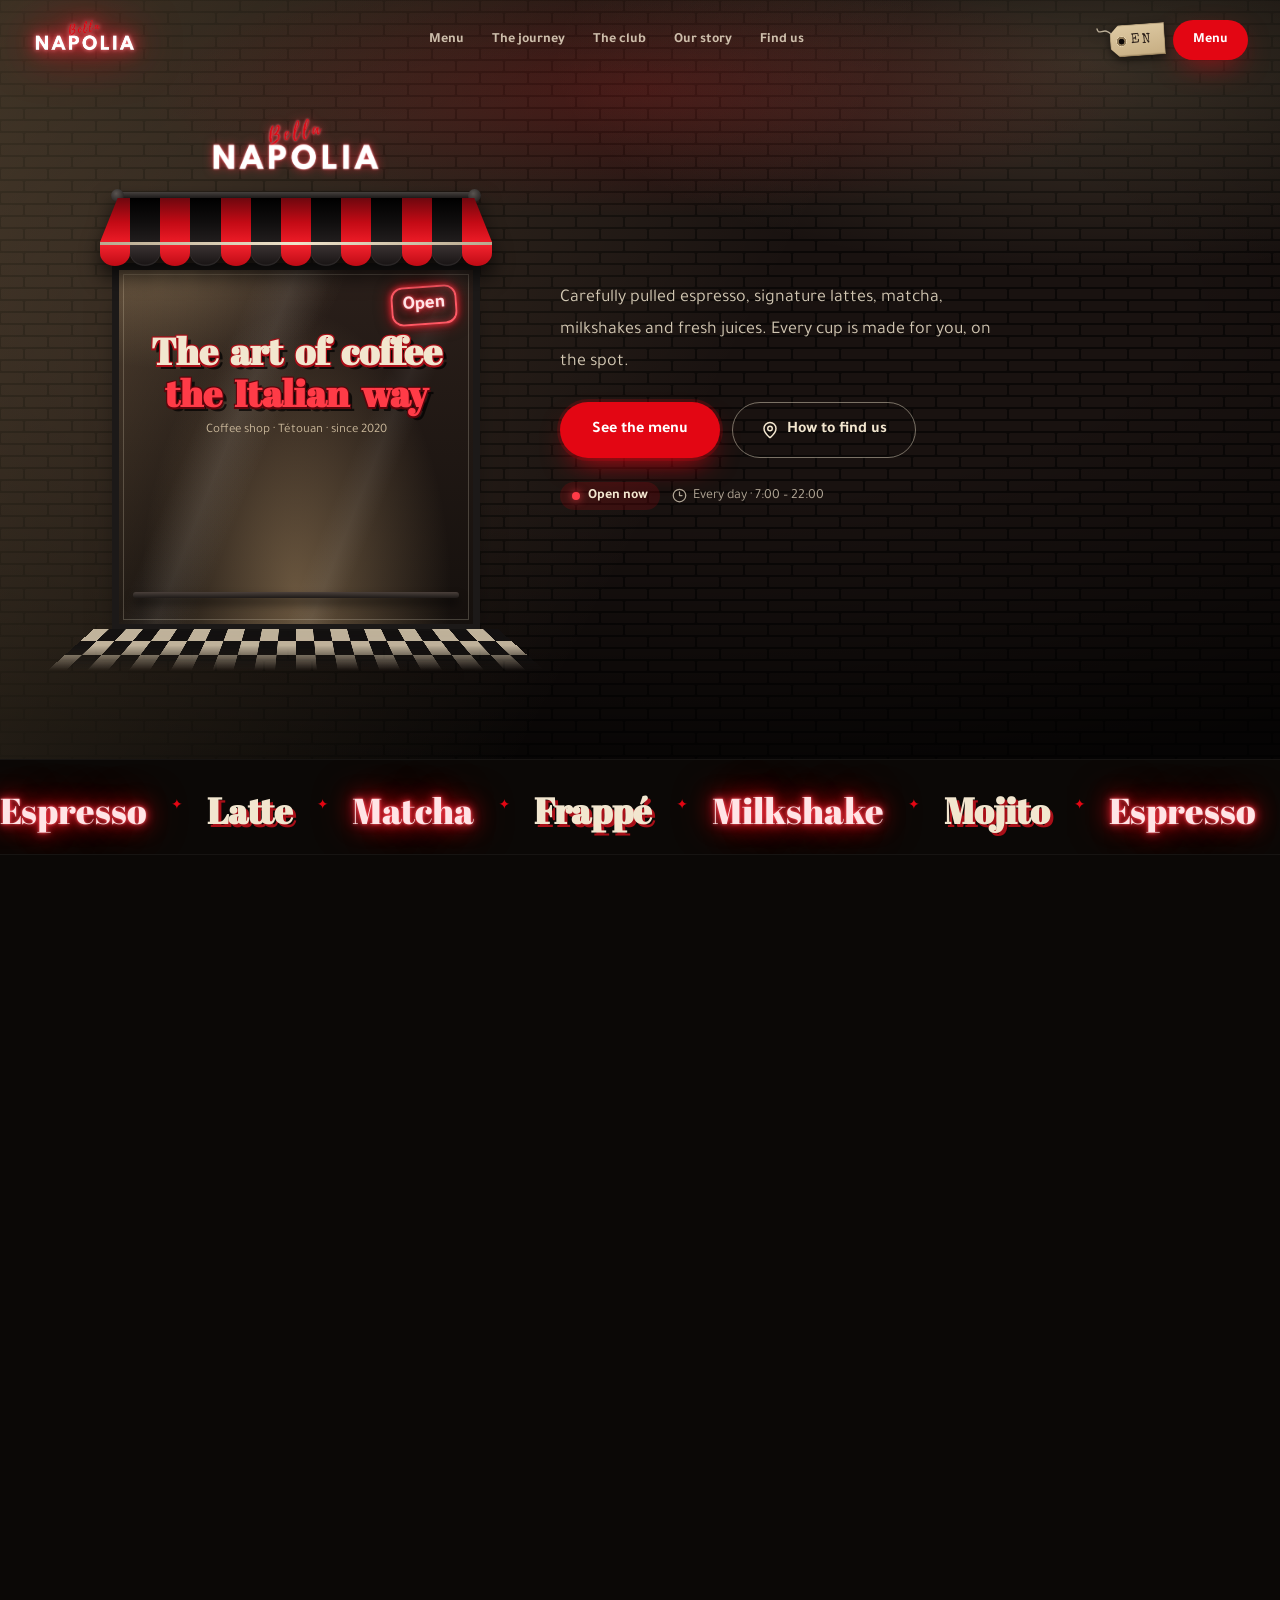
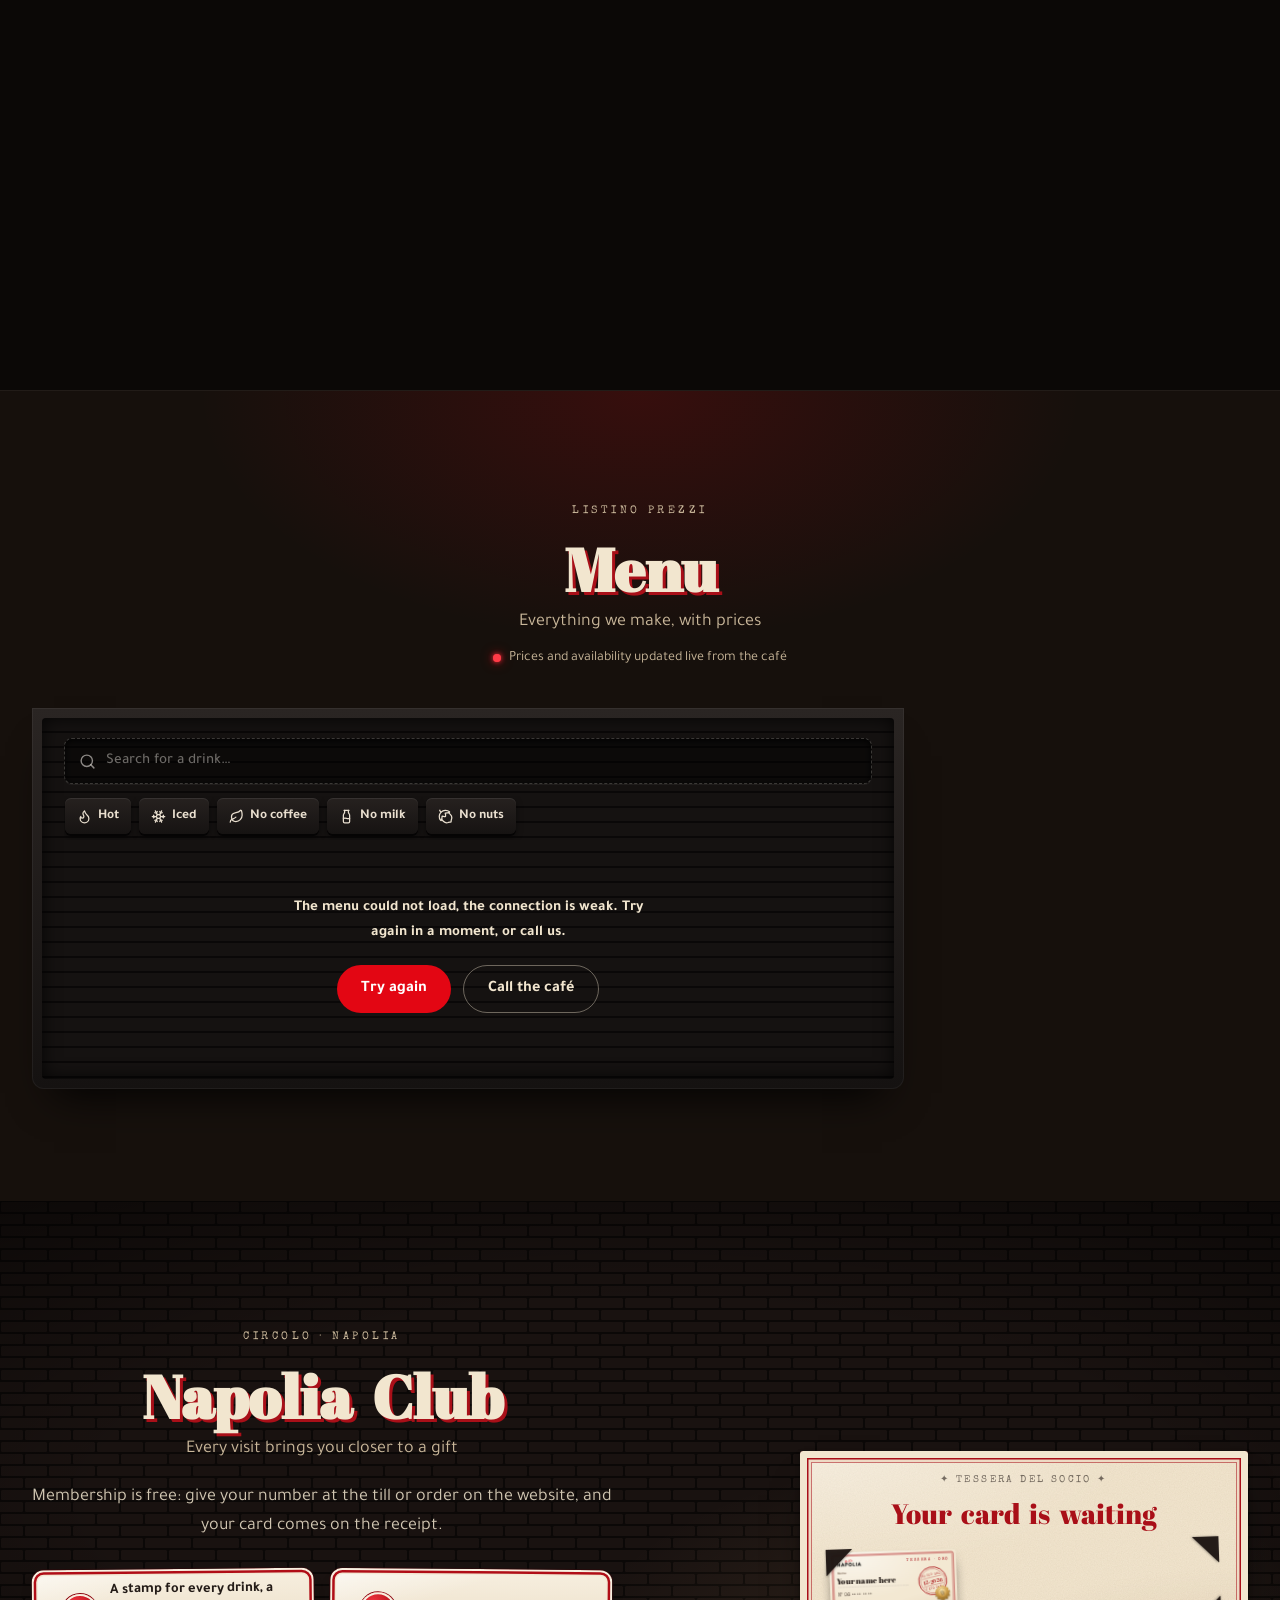
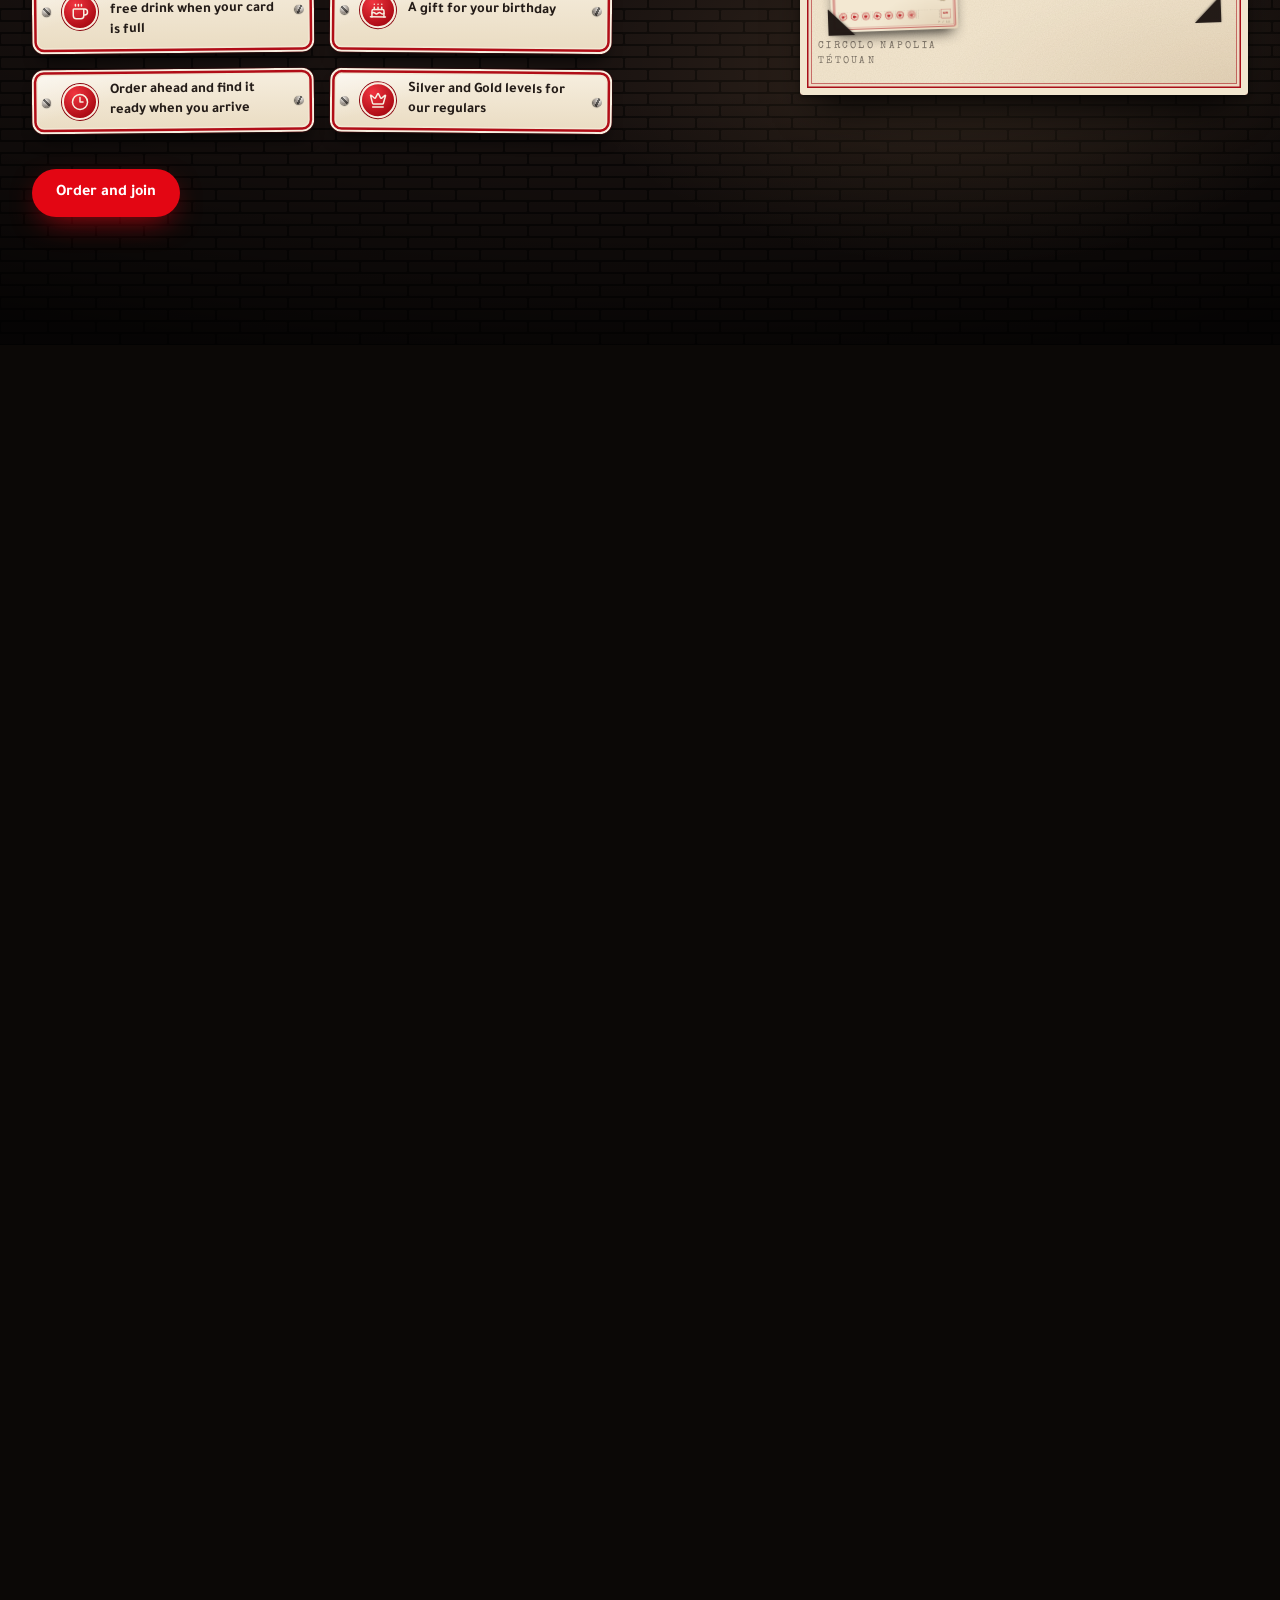
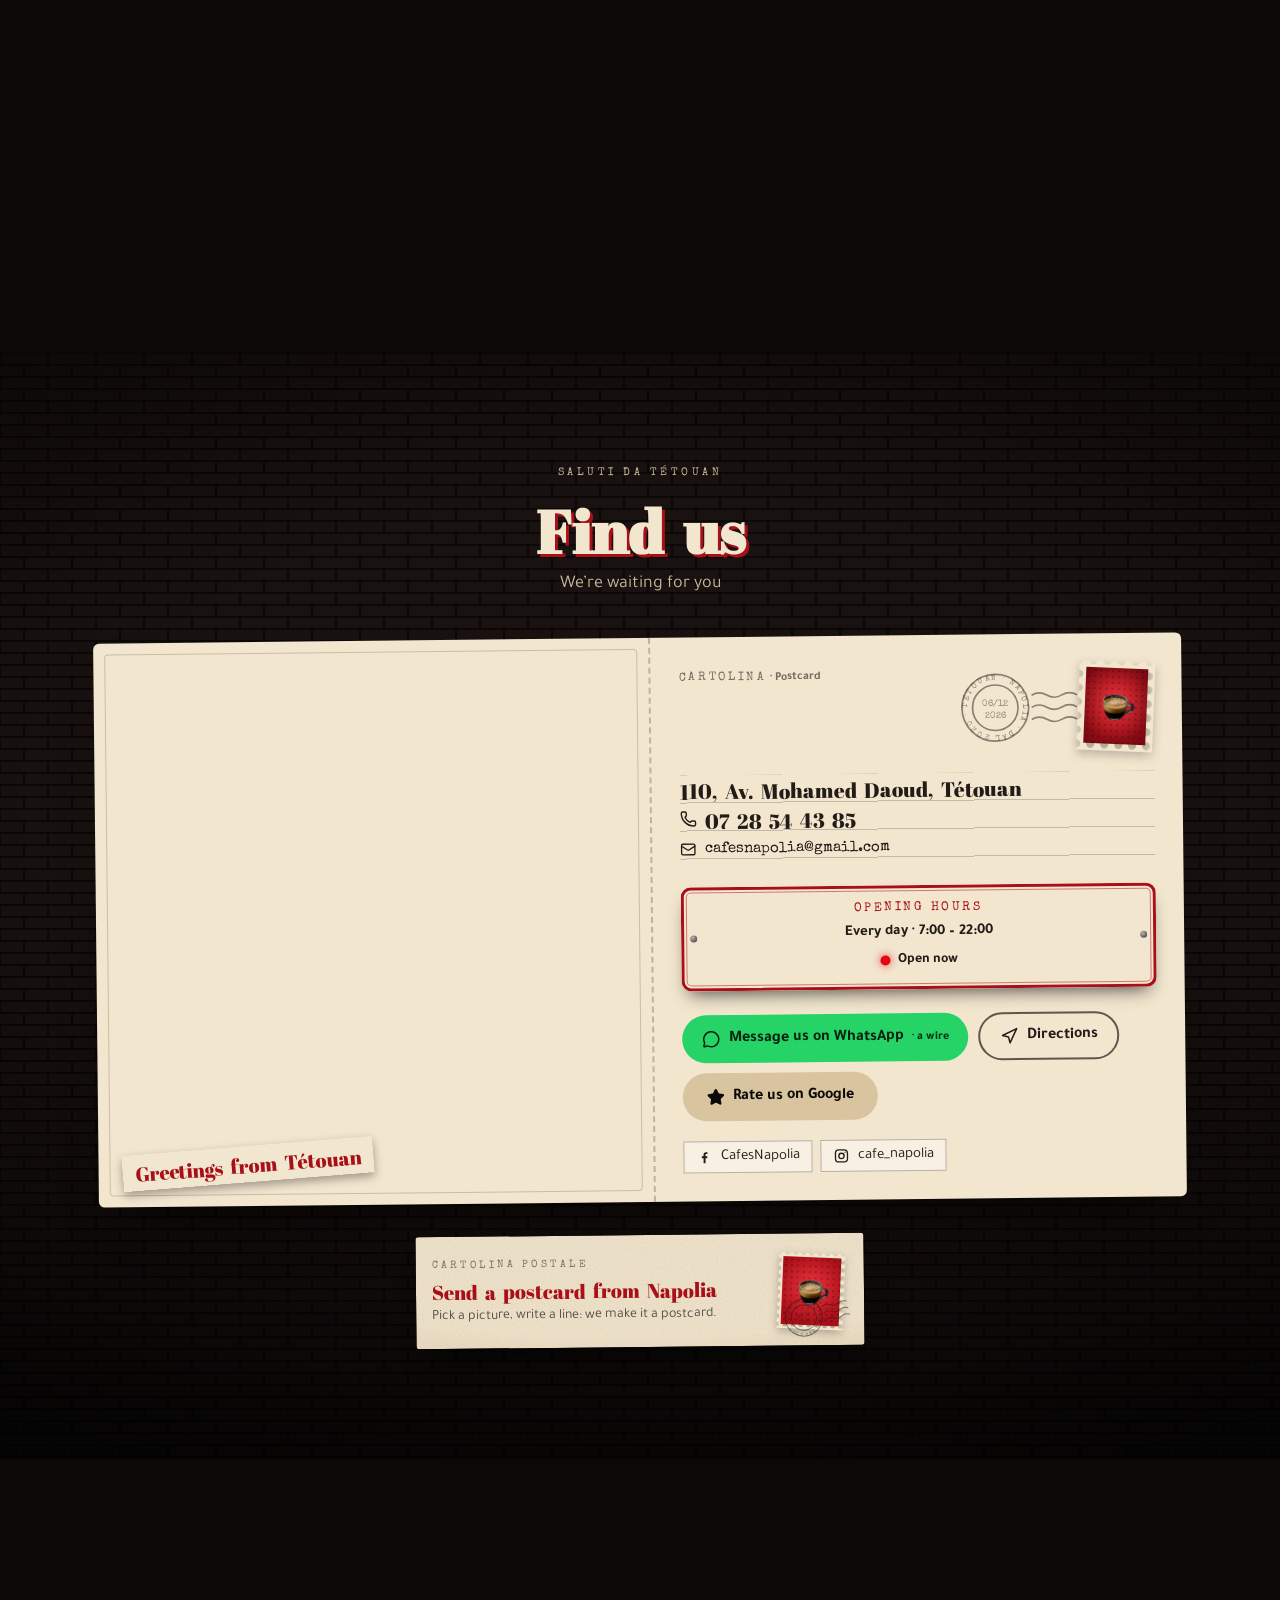
==== index.html @ 64955c17 "Publish website build" ====
<!doctype html>
<html lang="ar" dir="rtl">
  <head>
    <meta charset="UTF-8" />
    <meta name="viewport" content="width=device-width, initial-scale=1.0, viewport-fit=cover" />
    <meta name="theme-color" content="#0b0806" />
    <!--
      و7 (third review): dark from the first byte, and a first screen while the app is on its way
      (about 220 KB, 4 to 6 seconds on 3G). The app takes its place as soon as it starts.
    -->
    <style>html,body{color:#f3e9dc;background:#0b0806;margin:0}#boot{box-sizing:border-box;text-align:center;background-color:#0b0807;background-image:radial-gradient(62% 30% at 50% 36%,#e306134d,#0000 72%),radial-gradient(125% 85% at 50% 40%,#0000 35%,#000c 88%),url("data:image/svg+xml,%3Csvg xmlns='http://www.w3.org/2000/svg' width='48' height='24'%3E%3Crect width='48' height='24' fill='%230B0807'/%3E%3Cg fill='%23191210'%3E%3Crect x='1' y='1' width='46' height='10' rx='1.5'/%3E%3Crect x='-23' y='13' width='46' height='10' rx='1.5'/%3E%3Crect x='25' y='13' width='46' height='10' rx='1.5'/%3E%3C/g%3E%3C/svg%3E");background-size:auto,auto,48px 24px;flex-direction:column;justify-content:center;align-items:center;gap:12px;min-height:100svh;padding:32px 20px 52px;font-family:Tajawal,system-ui,-apple-system,Segoe UI,sans-serif;display:flex;position:relative;overflow:hidden}#boot:after{content:"";background:conic-gradient(#d6c7ad 0 25%, #121010 0 50%, #d6c7ad 0 75%, #121010 0) 50% 0 / 14px 14px;opacity:.85;height:14px;position:absolute;bottom:0;left:0;right:0}#boot .b-sign{margin-bottom:16px;line-height:1;animation:1.6s ease-out both b-on}#boot .b-bella{color:#ff5a66;text-shadow:0 0 2px #ff8088,0 0 8px #ff2d3d,0 0 18px #e30613,0 0 34px #e30613b3;margin:0 0 -.2em 1.1em;font:italic 400 clamp(30px,10vw,44px)/1 Segoe Script,Brush Script MT,Snell Roundhand,Dancing Script,cursive;display:block;transform:rotate(-7deg)}#boot .b-name{letter-spacing:.06em;color:#fff1f2;text-shadow:0 0 3px #ff8088,0 0 10px #ff2d3d,0 0 24px #e30613,0 0 46px #e30613a6;font:900 clamp(38px,13.5vw,58px)/1 Arial Black,Helvetica Neue,Arial,system-ui,sans-serif;display:block}@keyframes b-on{0%{opacity:.1}7%{opacity:1}10%{opacity:.25}17%{opacity:1}20%{opacity:.45}30%,to{opacity:1}}#boot .b-line{color:#e3d5bb;font-size:15px;line-height:1.5}#boot .b-btns{flex-wrap:wrap;justify-content:center;gap:10px;margin-top:10px;display:flex}#boot .b-btns a{border-radius:999px;align-items:center;height:48px;padding:0 22px;font-size:15px;font-weight:700;text-decoration:none;display:inline-flex}#boot .b-call{color:#fff;background:#e30613;box-shadow:0 0 0 3px #e306132e,0 12px 24px -12px #e30613e6}#boot .b-wa{color:#06210f;background:#25d366}#boot .b-wait{color:#c9b79a;margin-top:12px;font-size:13px}@media (prefers-reduced-motion:reduce){#boot .b-sign{animation:none}}</style>
    <meta name="description" content="Bella Napolia — مقهى في تطوان · Coffee shop à Tétouan. Espresso, lattes signature, matcha, milkshakes, jus frais. Carte et prix en direct, commande en ligne." />
    <meta name="robots" content="index, follow, max-image-preview:large" />
    <link rel="canonical" href="https://cafenapolia.com/" />
    <link rel="alternate" hreflang="ar" href="https://cafenapolia.com/?lang=ar" />
    <link rel="alternate" hreflang="fr" href="https://cafenapolia.com/?lang=fr" />
    <link rel="alternate" hreflang="en" href="https://cafenapolia.com/?lang=en" />
    <link rel="alternate" hreflang="es" href="https://cafenapolia.com/?lang=es" />
    <link rel="alternate" hreflang="x-default" href="https://cafenapolia.com/" />
    <meta property="og:type" content="website" />
    <meta property="og:url" content="https://cafenapolia.com/" />
    <meta property="og:site_name" content="Bella Napolia" />
    <meta property="og:title" content="Bella Napolia · مقهى في تطوان · Coffee shop Tétouan" />
    <meta property="og:description" content="فنّ القهوة بروح إيطالية · L’art du café à l’italienne, au cœur de Tétouan. Découvrez la carte et commandez en ligne." />
    <meta property="og:image" content="https://cafenapolia.com/og.jpg" />
    <meta property="og:image:width" content="1200" />
    <meta property="og:image:height" content="630" />
    <meta property="og:locale" content="ar_MA" />
    <meta property="og:locale:alternate" content="fr_MA" />
    <meta property="og:locale:alternate" content="en_GB" />
    <meta property="og:locale:alternate" content="es_ES" />
    <meta name="twitter:card" content="summary_large_image" />
    <meta name="twitter:image" content="https://cafenapolia.com/og.jpg" />
    <link rel="icon" type="image/png" href="/favicon.png" />
    <link rel="apple-touch-icon" href="/favicon.png" />
    <title>Bella Napolia · مقهى في تطوان · Coffee shop Tétouan</title>
    <link rel="preconnect" href="https://ovllldhucvfaewzwmqwx.supabase.co" crossorigin>
    <link rel="preload" as="font" type="font/woff2" crossorigin href="/assets/aref-ruqaa-arabic-700-normal-D30apH1C.woff2">
    <link rel="preload" as="image" href="/assets/logo-on-dark-eEu7QgYG.webp">
    <script>try{var u="https://ovllldhucvfaewzwmqwx.supabase.co/rest/v1/rpc/",h={apikey:"sb_publishable_VSLTthVdQghF9tgvVeP-TQ_eK_yzNJ5",'Content-Type':'application/json'};window.__napoliaEarly={menu:fetch(u+'public_menu',{method:'POST',headers:h,body:'{}'}),offers:fetch(u+'public_offers',{method:'POST',headers:h,body:'{}'})};window.__napoliaEarly.menu.catch(function(){});window.__napoliaEarly.offers.catch(function(){})}catch(e){}</script>
    <script type="application/ld+json" id="ld-cafe">
      {
        "@context": "https://schema.org",
        "@type": "CafeOrCoffeeShop",
        "name": "Bella Napolia",
        "alternateName": ["Napolia", "Café Napolia", "مقهى نابوليا"],
        "url": "https://cafenapolia.com/",
        "image": "https://cafenapolia.com/og.jpg",
        "logo": "https://cafenapolia.com/favicon.png",
        "hasMenu": "https://cafenapolia.com/#menu",
        "servesCuisine": ["Coffee", "Café", "Milkshakes", "Jus frais"],
        "priceRange": "10–50 MAD",
        "telephone": "+212728544385",
        "email": "cafesnapolia@gmail.com",
        "currenciesAccepted": "MAD",
        "paymentAccepted": "Cash",
        "availableLanguage": ["ar", "fr", "en", "es"],
        "openingHoursSpecification": [
          {
            "@type": "OpeningHoursSpecification",
            "dayOfWeek": ["Monday", "Tuesday", "Wednesday", "Thursday", "Friday", "Saturday", "Sunday"],
            "opens": "07:00",
            "closes": "22:00"
          }
        ],
        "address": {
          "@type": "PostalAddress",
          "streetAddress": "110 Av. Mohamed Daoud",
          "addressLocality": "Tétouan",
          "postalCode": "93040",
          "addressCountry": "MA"
        },
        "geo": { "@type": "GeoCoordinates", "latitude": 35.5796161, "longitude": -5.3445745 },
        "hasMap": "https://www.google.com/maps/place/?q=place_id:ChIJlXo_Z2BDCw0Rwg1l5z0hP_Y",
        "sameAs": ["https://www.facebook.com/CafesNapolia", "https://www.instagram.com/cafe_napolia/"]
      }
    </script>
    <script type="module" crossorigin src="/assets/index-BEpkvhs0.js"></script>
    <link rel="modulepreload" crossorigin href="/assets/i18n-1cpdYBKe.js">
    <link rel="modulepreload" crossorigin href="/assets/ui-ygH9hG7V.js">
    <link rel="modulepreload" crossorigin href="/assets/supabaseConfig-3txsLbbu.js">
    <link rel="preload" as="style" crossorigin href="/assets/index-BwkHxui6.css" data-css onload="this.onload=null;this.rel='stylesheet'"><noscript><link rel="stylesheet" crossorigin href="/assets/index-BwkHxui6.css"></noscript>
  </head>
  <body>
    <div id="root">
      <div id="boot" dir="rtl">
        <div class="b-sign" dir="ltr"><span class="b-bella">Bella</span><span class="b-name">NAPOLIA</span></div>
        <div class="b-line" id="boot-what">مقهى في تطوان · Café à Tétouan</div>
        <div class="b-line" id="boot-hours">كل يوم · 7:00 – 22:00</div>
        <div class="b-line" dir="ltr">110 Av. Mohamed Daoud, Tétouan</div>
        <div class="b-btns">
          <a class="b-call" href="tel:+212728544385">اتصل · Appeler</a>
          <a class="b-wa" href="https://wa.me/212728544385" target="_blank" rel="noreferrer">واتساب · WhatsApp</a>
        </div>
        <div class="b-wait">القائمة تُحمَّل… · La carte arrive…</div>
      </div>
    </div>
    <script>
      // و7: the hours set in the dashboard, from the copy of the menu this phone keeps (none on a first
      // visit). The screen in English or Spanish for a visitor in one of them (QA, 7 November 2026).
      try {
        var o = 7, c = 22;
        var kept = JSON.parse(localStorage.getItem('napolia-menu') || 'null');
        var cafe = kept && kept.cafe;
        if (cafe) {
          o = cafe.openHour == null ? 7 : cafe.openHour;
          c = cafe.closeHour == null ? 22 : cafe.closeHour;
        }
        var allDay = c - o >= 24;
        var hours = o + ':00 – ' + c + ':00';
        var saved = JSON.parse(localStorage.getItem('napolia-lang') || 'null');
        var lang = (saved && saved.state && saved.state.lang) || ((navigator.languages && navigator.languages[0]) || navigator.language || '').slice(0, 2).toLowerCase();
        var say = {
          en: ['Café in Tétouan', allDay ? 'Open every day, 24 hours' : 'Every day · ' + hours, 'Call', 'The menu is on its way…'],
          es: ['Cafetería en Tetuán', allDay ? 'Abierto todos los días, 24 horas' : 'Todos los días · ' + hours, 'Llamar', 'La carta está llegando…'],
        }[lang];
        var boot = document.getElementById('boot');
        if (say) {
          boot.dir = 'ltr';
          boot.lang = lang;
          document.getElementById('boot-what').textContent = say[0];
          document.getElementById('boot-hours').textContent = say[1];
          boot.querySelector('.b-call').textContent = say[2];
          boot.querySelector('.b-wa').textContent = 'WhatsApp';
          boot.querySelector('.b-wait').textContent = say[3];
        } else if (cafe) {
          document.getElementById('boot-hours').textContent = allDay ? 'مفتوح كل يوم 24 ساعة' : 'كل يوم · ' + hours;
        }
      } catch (e) {}
    </script>
  </body>
</html>
---- assets/index-BwkHxui6.css ----
@font-face{font-family:Montserrat Variable;font-style:normal;font-display:swap;font-weight:100 900;src:url(/assets/montserrat-cyrillic-ext-wght-normal-CO5hGrJv.woff2)format("woff2-variations");unicode-range:U+460-52F,U+1C80-1C8A,U+20B4,U+2DE0-2DFF,U+A640-A69F,U+FE2E-FE2F}@font-face{font-family:Montserrat Variable;font-style:normal;font-display:swap;font-weight:100 900;src:url(/assets/montserrat-cyrillic-wght-normal-EAA9jha_.woff2)format("woff2-variations");unicode-range:U+301,U+400-45F,U+490-491,U+4B0-4B1,U+2116}@font-face{font-family:Montserrat Variable;font-style:normal;font-display:swap;font-weight:100 900;src:url(/assets/montserrat-vietnamese-wght-normal-k7S-YeeD.woff2)format("woff2-variations");unicode-range:U+102-103,U+110-111,U+128-129,U+168-169,U+1A0-1A1,U+1AF-1B0,U+300-301,U+303-304,U+308-309,U+323,U+329,U+1EA0-1EF9,U+20AB}@font-face{font-family:Montserrat Variable;font-style:normal;font-display:swap;font-weight:100 900;src:url(/assets/montserrat-latin-ext-wght-normal-BsZE-iaG.woff2)format("woff2-variations");unicode-range:U+100-2BA,U+2BD-2C5,U+2C7-2CC,U+2CE-2D7,U+2DD-2FF,U+304,U+308,U+329,U+1D00-1DBF,U+1E00-1E9F,U+1EF2-1EFF,U+2020,U+20A0-20AB,U+20AD-20C0,U+2113,U+2C60-2C7F,U+A720-A7FF}@font-face{font-family:Montserrat Variable;font-style:normal;font-display:swap;font-weight:100 900;src:url(/assets/montserrat-latin-wght-normal-l_AIctKy.woff2)format("woff2-variations");unicode-range:U+??,U+131,U+152-153,U+2BB-2BC,U+2C6,U+2DA,U+2DC,U+304,U+308,U+329,U+2000-206F,U+20AC,U+2122,U+2191,U+2193,U+2212,U+2215,U+FEFF,U+FFFD}@font-face{font-family:Tajawal;font-style:normal;font-display:swap;font-weight:400;src:url(/assets/tajawal-arabic-400-normal-CyCXRvzh.woff2)format("woff2"),url(/assets/tajawal-arabic-400-normal-DCQxawbB.woff)format("woff");unicode-range:U+6??,U+750-77F,U+870-88E,U+890-891,U+897-8E1,U+8E3-8FF,U+200C-200E,U+2010-2011,U+204F,U+2E41,U+FB50-FDFF,U+FE70-FE74,U+FE76-FEFC,U+102E0-102FB,U+10E60-10E7E,U+10EC2-10EC4,U+10EFC-10EFF,U+1EE00-1EE03,U+1EE05-1EE1F,U+1EE21-1EE22,U+1EE24,U+1EE27,U+1EE29-1EE32,U+1EE34-1EE37,U+1EE39,U+1EE3B,U+1EE42,U+1EE47,U+1EE49,U+1EE4B,U+1EE4D-1EE4F,U+1EE51-1EE52,U+1EE54,U+1EE57,U+1EE59,U+1EE5B,U+1EE5D,U+1EE5F,U+1EE61-1EE62,U+1EE64,U+1EE67-1EE6A,U+1EE6C-1EE72,U+1EE74-1EE77,U+1EE79-1EE7C,U+1EE7E,U+1EE80-1EE89,U+1EE8B-1EE9B,U+1EEA1-1EEA3,U+1EEA5-1EEA9,U+1EEAB-1EEBB,U+1EEF0-1EEF1}@font-face{font-family:Tajawal;font-style:normal;font-display:swap;font-weight:400;src:url(/assets/tajawal-latin-400-normal-BVNSOH3d.woff2)format("woff2"),url(/assets/tajawal-latin-400-normal-BdYcZznU.woff)format("woff");unicode-range:U+??,U+131,U+152-153,U+2BB-2BC,U+2C6,U+2DA,U+2DC,U+304,U+308,U+329,U+2000-206F,U+20AC,U+2122,U+2191,U+2193,U+2212,U+2215,U+FEFF,U+FFFD}@font-face{font-family:Tajawal;font-style:normal;font-display:swap;font-weight:500;src:url(/assets/tajawal-arabic-500-normal-BZ8ojJNu.woff2)format("woff2"),url(/assets/tajawal-arabic-500-normal-CbVEaYEW.woff)format("woff");unicode-range:U+6??,U+750-77F,U+870-88E,U+890-891,U+897-8E1,U+8E3-8FF,U+200C-200E,U+2010-2011,U+204F,U+2E41,U+FB50-FDFF,U+FE70-FE74,U+FE76-FEFC,U+102E0-102FB,U+10E60-10E7E,U+10EC2-10EC4,U+10EFC-10EFF,U+1EE00-1EE03,U+1EE05-1EE1F,U+1EE21-1EE22,U+1EE24,U+1EE27,U+1EE29-1EE32,U+1EE34-1EE37,U+1EE39,U+1EE3B,U+1EE42,U+1EE47,U+1EE49,U+1EE4B,U+1EE4D-1EE4F,U+1EE51-1EE52,U+1EE54,U+1EE57,U+1EE59,U+1EE5B,U+1EE5D,U+1EE5F,U+1EE61-1EE62,U+1EE64,U+1EE67-1EE6A,U+1EE6C-1EE72,U+1EE74-1EE77,U+1EE79-1EE7C,U+1EE7E,U+1EE80-1EE89,U+1EE8B-1EE9B,U+1EEA1-1EEA3,U+1EEA5-1EEA9,U+1EEAB-1EEBB,U+1EEF0-1EEF1}@font-face{font-family:Tajawal;font-style:normal;font-display:swap;font-weight:500;src:url(/assets/tajawal-latin-500-normal-CoYeBiSI.woff2)format("woff2"),url(/assets/tajawal-latin-500-normal-DU9v6xgj.woff)format("woff");unicode-range:U+??,U+131,U+152-153,U+2BB-2BC,U+2C6,U+2DA,U+2DC,U+304,U+308,U+329,U+2000-206F,U+20AC,U+2122,U+2191,U+2193,U+2212,U+2215,U+FEFF,U+FFFD}@font-face{font-family:Tajawal;font-style:normal;font-display:swap;font-weight:700;src:url(/assets/tajawal-arabic-700-normal-D2-eand5.woff2)format("woff2"),url(/assets/tajawal-arabic-700-normal-9L7Zusdl.woff)format("woff");unicode-range:U+6??,U+750-77F,U+870-88E,U+890-891,U+897-8E1,U+8E3-8FF,U+200C-200E,U+2010-2011,U+204F,U+2E41,U+FB50-FDFF,U+FE70-FE74,U+FE76-FEFC,U+102E0-102FB,U+10E60-10E7E,U+10EC2-10EC4,U+10EFC-10EFF,U+1EE00-1EE03,U+1EE05-1EE1F,U+1EE21-1EE22,U+1EE24,U+1EE27,U+1EE29-1EE32,U+1EE34-1EE37,U+1EE39,U+1EE3B,U+1EE42,U+1EE47,U+1EE49,U+1EE4B,U+1EE4D-1EE4F,U+1EE51-1EE52,U+1EE54,U+1EE57,U+1EE59,U+1EE5B,U+1EE5D,U+1EE5F,U+1EE61-1EE62,U+1EE64,U+1EE67-1EE6A,U+1EE6C-1EE72,U+1EE74-1EE77,U+1EE79-1EE7C,U+1EE7E,U+1EE80-1EE89,U+1EE8B-1EE9B,U+1EEA1-1EEA3,U+1EEA5-1EEA9,U+1EEAB-1EEBB,U+1EEF0-1EEF1}@font-face{font-family:Tajawal;font-style:normal;font-display:swap;font-weight:700;src:url(/assets/tajawal-latin-700-normal-BypgxfGb.woff2)format("woff2"),url(/assets/tajawal-latin-700-normal-CV3bxpHe.woff)format("woff");unicode-range:U+??,U+131,U+152-153,U+2BB-2BC,U+2C6,U+2DA,U+2DC,U+304,U+308,U+329,U+2000-206F,U+20AC,U+2122,U+2191,U+2193,U+2212,U+2215,U+FEFF,U+FFFD}@font-face{font-family:Tajawal;font-style:normal;font-display:swap;font-weight:800;src:url(/assets/tajawal-arabic-800-normal-TQp-UTiE.woff2)format("woff2"),url(/assets/tajawal-arabic-800-normal-Bp_4IW2m.woff)format("woff");unicode-range:U+6??,U+750-77F,U+870-88E,U+890-891,U+897-8E1,U+8E3-8FF,U+200C-200E,U+2010-2011,U+204F,U+2E41,U+FB50-FDFF,U+FE70-FE74,U+FE76-FEFC,U+102E0-102FB,U+10E60-10E7E,U+10EC2-10EC4,U+10EFC-10EFF,U+1EE00-1EE03,U+1EE05-1EE1F,U+1EE21-1EE22,U+1EE24,U+1EE27,U+1EE29-1EE32,U+1EE34-1EE37,U+1EE39,U+1EE3B,U+1EE42,U+1EE47,U+1EE49,U+1EE4B,U+1EE4D-1EE4F,U+1EE51-1EE52,U+1EE54,U+1EE57,U+1EE59,U+1EE5B,U+1EE5D,U+1EE5F,U+1EE61-1EE62,U+1EE64,U+1EE67-1EE6A,U+1EE6C-1EE72,U+1EE74-1EE77,U+1EE79-1EE7C,U+1EE7E,U+1EE80-1EE89,U+1EE8B-1EE9B,U+1EEA1-1EEA3,U+1EEA5-1EEA9,U+1EEAB-1EEBB,U+1EEF0-1EEF1}@font-face{font-family:Tajawal;font-style:normal;font-display:swap;font-weight:800;src:url(/assets/tajawal-latin-800-normal-CmI34b-g.woff2)format("woff2"),url(/assets/tajawal-latin-800-normal-Dm5jVIIh.woff)format("woff");unicode-range:U+??,U+131,U+152-153,U+2BB-2BC,U+2C6,U+2DA,U+2DC,U+304,U+308,U+329,U+2000-206F,U+20AC,U+2122,U+2191,U+2193,U+2212,U+2215,U+FEFF,U+FFFD}@font-face{font-family:Aref Ruqaa;font-style:normal;font-display:swap;font-weight:700;src:url(/assets/aref-ruqaa-arabic-700-normal-D30apH1C.woff2)format("woff2"),url(/assets/aref-ruqaa-arabic-700-normal-DLleZ2O-.woff)format("woff")}@font-face{font-family:Abril Fatface;font-style:normal;font-display:swap;font-weight:400;src:url(/assets/abril-fatface-latin-400-normal-utNZUC9m.woff2)format("woff2"),url(/assets/abril-fatface-latin-400-normal-CSRW-xuf.woff)format("woff")}@font-face{font-family:Special Elite;font-style:normal;font-display:swap;font-weight:400;src:url(/assets/special-elite-latin-400-normal-YjDd9tmf.woff2)format("woff2"),url(/assets/special-elite-latin-400-normal-BtSRmyJ6.woff)format("woff")}@layer properties{@supports (((-webkit-hyphens:none)) and (not (margin-trim:inline))) or ((-moz-orient:inline) and (not (color:rgb(from red r g b)))){*,:before,:after,::backdrop{--tw-translate-x:0;--tw-translate-y:0;--tw-translate-z:0;--tw-scale-x:1;--tw-scale-y:1;--tw-scale-z:1;--tw-rotate-x:initial;--tw-rotate-y:initial;--tw-rotate-z:initial;--tw-skew-x:initial;--tw-skew-y:initial;--tw-pan-x:initial;--tw-pan-y:initial;--tw-pinch-zoom:initial;--tw-scroll-snap-strictness:proximity;--tw-space-y-reverse:0;--tw-divide-y-reverse:0;--tw-border-style:solid;--tw-gradient-position:initial;--tw-gradient-from:#0000;--tw-gradient-via:#0000;--tw-gradient-to:#0000;--tw-gradient-stops:initial;--tw-gradient-via-stops:initial;--tw-gradient-from-position:0%;--tw-gradient-via-position:50%;--tw-gradient-to-position:100%;--tw-leading:initial;--tw-font-weight:initial;--tw-tracking:initial;--tw-ordinal:initial;--tw-slashed-zero:initial;--tw-numeric-figure:initial;--tw-numeric-spacing:initial;--tw-numeric-fraction:initial;--tw-shadow:0 0 #0000;--tw-shadow-color:initial;--tw-shadow-alpha:100%;--tw-inset-shadow:0 0 #0000;--tw-inset-shadow-color:initial;--tw-inset-shadow-alpha:100%;--tw-ring-color:initial;--tw-ring-shadow:0 0 #0000;--tw-inset-ring-color:initial;--tw-inset-ring-shadow:0 0 #0000;--tw-ring-inset:initial;--tw-ring-offset-width:0px;--tw-ring-offset-color:#fff;--tw-ring-offset-shadow:0 0 #0000;--tw-blur:initial;--tw-brightness:initial;--tw-contrast:initial;--tw-grayscale:initial;--tw-hue-rotate:initial;--tw-invert:initial;--tw-opacity:initial;--tw-saturate:initial;--tw-sepia:initial;--tw-drop-shadow:initial;--tw-drop-shadow-color:initial;--tw-drop-shadow-alpha:100%;--tw-drop-shadow-size:initial;--tw-backdrop-blur:initial;--tw-backdrop-brightness:initial;--tw-backdrop-contrast:initial;--tw-backdrop-grayscale:initial;--tw-backdrop-hue-rotate:initial;--tw-backdrop-invert:initial;--tw-backdrop-opacity:initial;--tw-backdrop-saturate:initial;--tw-backdrop-sepia:initial;--tw-duration:initial;--tw-ease:initial}}}@layer theme{:root,:host{--font-sans:-apple-system, BlinkMacSystemFont, "Segoe UI", Roboto, "Helvetica Neue", "Noto Sans", Arial, sans-serif, "Apple Color Emoji", "Segoe UI Emoji", "Segoe UI Symbol", "Noto Color Emoji";--font-mono:ui-monospace, SFMono-Regular, Menlo, Monaco, Consolas, "Liberation Mono", "Courier New", monospace;--color-black:#000;--color-white:#fff;--spacing:.25rem;--container-xs:20rem;--container-sm:24rem;--container-md:28rem;--container-lg:32rem;--container-xl:36rem;--container-2xl:42rem;--container-4xl:56rem;--container-6xl:72rem;--container-7xl:80rem;--text-xs:.75rem;--text-xs--line-height:calc(1 / .75);--text-sm:.875rem;--text-sm--line-height:calc(1.25 / .875);--text-base:1rem;--text-base--line-height:calc(1.5 / 1);--text-lg:1.125rem;--text-lg--line-height:calc(1.75 / 1.125);--text-xl:1.25rem;--text-xl--line-height:calc(1.75 / 1.25);--text-2xl:1.5rem;--text-2xl--line-height:calc(2 / 1.5);--text-3xl:1.875rem;--text-3xl--line-height:calc(2.25 / 1.875);--text-4xl:2.25rem;--text-4xl--line-height:calc(2.5 / 2.25);--text-5xl:3rem;--text-5xl--line-height:1;--text-6xl:3.75rem;--text-6xl--line-height:1;--font-weight-normal:400;--font-weight-semibold:600;--font-weight-bold:700;--font-weight-extrabold:800;--tracking-tight:-.025em;--tracking-normal:0em;--leading-tight:1.25;--leading-snug:1.375;--leading-relaxed:1.625;--radius-sm:.25rem;--radius-md:.375rem;--radius-lg:.5rem;--radius-xl:.75rem;--radius-2xl:1rem;--ease-in:cubic-bezier(.4, 0, 1, 1);--ease-out:cubic-bezier(0, 0, .2, 1);--animate-pulse:pulse 2s cubic-bezier(.4, 0, .6, 1) infinite;--blur-sm:8px;--blur-xl:24px;--default-transition-duration:.15s;--default-transition-timing-function:cubic-bezier(.4, 0, .2, 1);--default-font-family:var(--font-sans);--default-mono-font-family:var(--font-mono);--color-night:#0b0806;--color-roast:#16100c;--color-bean:#24180f;--color-crema:#f3e6d3;--color-mute:#a8988a;--color-brand:#e30613;--color-brand-2:#ff3b45;--color-gold:#d9c4a0;--color-paper:#f2e6cf;--color-paper-2:#c9b79a;--color-ink:#231b17;--color-neon:#ff3b47;--font-display:"Montserrat Variable", "Tajawal", system-ui, sans-serif;--font-body:"Tajawal", "Montserrat Variable", system-ui, sans-serif;--font-sign:"Aref Ruqaa", "Abril Fatface", "Tajawal", serif;--font-price:"Abril Fatface", "Montserrat Variable", serif;--font-type:"Special Elite", ui-monospace, monospace}}@layer base{*,:after,:before,::backdrop{box-sizing:border-box;border:0 solid;margin:0;padding:0}::file-selector-button{box-sizing:border-box;border:0 solid;margin:0;padding:0}html,:host{-webkit-text-size-adjust:100%;tab-size:4;line-height:1.5;font-family:var(--default-font-family,-apple-system, BlinkMacSystemFont, "Segoe UI", Roboto, "Helvetica Neue", "Noto Sans", Arial, sans-serif, "Apple Color Emoji", "Segoe UI Emoji", "Segoe UI Symbol", "Noto Color Emoji");font-feature-settings:var(--default-font-feature-settings,normal);font-variation-settings:var(--default-font-variation-settings,normal);-webkit-tap-highlight-color:transparent}hr{height:0;color:inherit;border-top-width:1px}abbr:where([title]){-webkit-text-decoration:underline dotted;text-decoration:underline dotted}h1,h2,h3,h4,h5,h6{font-size:inherit;font-weight:inherit}a{color:inherit;-webkit-text-decoration:inherit;-webkit-text-decoration:inherit;-webkit-text-decoration:inherit;-webkit-text-decoration:inherit;text-decoration:inherit}b,strong{font-weight:bolder}code,kbd,samp,pre{font-family:var(--default-mono-font-family,ui-monospace, SFMono-Regular, Menlo, Monaco, Consolas, "Liberation Mono", "Courier New", monospace);font-feature-settings:var(--default-mono-font-feature-settings,normal);font-variation-settings:var(--default-mono-font-variation-settings,normal);font-size:1em}small{font-size:80%}sub,sup{vertical-align:baseline;font-size:75%;line-height:0;position:relative}sub{bottom:-.25em}sup{top:-.5em}table{text-indent:0;border-color:inherit;border-collapse:collapse}:-moz-focusring:where(:not(iframe)){outline:auto}progress{vertical-align:baseline}summary{display:list-item}ol,ul,menu{list-style:none}img,svg,video,canvas,audio,iframe,embed,object{vertical-align:middle;display:block}img,video{max-width:100%;height:auto}button,input,select,optgroup,textarea{font:inherit;font-feature-settings:inherit;font-variation-settings:inherit;letter-spacing:inherit;color:inherit;opacity:1;background-color:#0000;border-radius:0}::file-selector-button{font:inherit;font-feature-settings:inherit;font-variation-settings:inherit;letter-spacing:inherit;color:inherit;opacity:1;background-color:#0000;border-radius:0}:where(select:is([multiple],[size])) optgroup{font-weight:bolder}:where(select:is([multiple],[size])) optgroup option{padding-inline-start:20px}::file-selector-button{margin-inline-end:4px}::placeholder{opacity:1}@supports (not ((-webkit-appearance:-apple-pay-button))) or (contain-intrinsic-size:1px){::placeholder{color:currentColor}@supports (color:color-mix(in lab, red, red)){::placeholder{color:color-mix(in oklab, currentcolor 50%, transparent)}}}textarea{resize:vertical}::-webkit-search-decoration{-webkit-appearance:none}::-webkit-date-and-time-value{min-height:1lh;text-align:inherit}::-webkit-datetime-edit{display:inline-flex}::-webkit-datetime-edit-fields-wrapper{padding:0}::-webkit-datetime-edit{padding-block:0}::-webkit-datetime-edit-year-field{padding-block:0}::-webkit-datetime-edit-month-field{padding-block:0}::-webkit-datetime-edit-day-field{padding-block:0}::-webkit-datetime-edit-hour-field{padding-block:0}::-webkit-datetime-edit-minute-field{padding-block:0}::-webkit-datetime-edit-second-field{padding-block:0}::-webkit-datetime-edit-millisecond-field{padding-block:0}::-webkit-datetime-edit-meridiem-field{padding-block:0}::-webkit-calendar-picker-indicator{line-height:1}:-moz-ui-invalid{box-shadow:none}button,input:where([type=button],[type=reset],[type=submit]){appearance:button}::file-selector-button{appearance:button}::-webkit-inner-spin-button{height:auto}::-webkit-outer-spin-button{height:auto}[hidden]:where(:not([hidden=until-found])){display:none!important}button:not(:disabled),[role=button]:not([aria-disabled=true]){cursor:pointer}}@layer components{.brick{background-color:#0b0807;background-image:url("data:image/svg+xml,%3Csvg xmlns='http://www.w3.org/2000/svg' width='48' height='24'%3E%3Crect width='48' height='24' fill='%230B0807'/%3E%3Cg fill='%23191210'%3E%3Crect x='1' y='1' width='46' height='10' rx='1.5'/%3E%3Crect x='-23' y='13' width='46' height='10' rx='1.5'/%3E%3Crect x='25' y='13' width='46' height='10' rx='1.5'/%3E%3C/g%3E%3C/svg%3E");background-size:48px 24px}.vignette:before{content:"";pointer-events:none;background:radial-gradient(120% 75% at 50% 40%,#0000 35%,#000000c7 85%);position:absolute;inset:0}.sign-title{font-family:var(--font-sign);color:var(--color-paper);text-shadow:3px 3px #a90f18;font-weight:700}.neon-text{color:#ffe4e6;text-shadow:0 0 3px #ff5a66,0 0 10px #ff2d3d,0 0 22px #e30613,0 0 40px #e3061399}.neon-tube{color:#ffe4e6;text-shadow:0 0 3px #ff5a66,0 0 9px #ff2d3d,0 0 18px #e30613;border:2px solid #ff5a66;border-radius:12px;display:inline-block;box-shadow:0 0 6px #ff2d3d,0 0 16px #e306138c,inset 0 0 7px #ff2d3d80}.neon-tube.is-off{color:#6f6461;text-shadow:none;box-shadow:none;border-color:#5a4f4c}.neon-logo{filter:drop-shadow(0 0 2px #ff8088)drop-shadow(0 0 8px #ff2d3df2)drop-shadow(0 0 22px #e30613b3)}.neon-logo.is-off{filter:brightness(.42)saturate(.3)contrast(1.1)}@keyframes neon-on{0%{opacity:.12}7%{opacity:1}10%{opacity:.25}17%{opacity:1}20%{opacity:.45}30%,to{opacity:1}}.neon-on{animation:1.5s ease-out both neon-on}.awning{z-index:6;filter:drop-shadow(0 12px 10px #000000b3);position:relative}.awning-rod{background:linear-gradient(#45403d,#161414);border-radius:4px;height:7px;margin:0 4%;position:relative;box-shadow:0 2px 4px #000000b3}.awning-rod:before,.awning-rod:after{content:"";background:radial-gradient(circle at 40% 35%,#5a5450,#171515);border-radius:50%;width:13px;height:13px;position:absolute;top:-3px}.awning-rod:before{left:-5px}.awning-rod:after{right:-5px}.awning-slope{clip-path:polygon(4.5% 0,95.5% 0,100% 100%,0 100%);height:44px;margin-top:-1px;display:flex;position:relative}.awning-slope i,.awning-flaps i{flex:1}.awning-slope i.r{background:linear-gradient(#6e070e,#c30a15 55%,#ec1b26)}.awning-slope i.b{background:linear-gradient(#000,#100e0e 55%,#211d1d)}.awning-slope.is-lit:after{content:"";mix-blend-mode:screen;background:radial-gradient(48% 120% at 50% -20%,#ff46506b,#0000 70%);position:absolute;inset:0}.awning-pipe{background:linear-gradient(90deg,#b9aa90,#efe3cb 50%,#b9aa90);height:3px}.awning-flaps{height:21px;display:flex}.awning-flaps i{border-radius:0 0 50% 50%/0 0 62% 62%}.awning-flaps i.r{background:linear-gradient(#f2232e,#be0a14)}.awning-flaps i.b{background:linear-gradient(#3a3232,#171313);box-shadow:inset 0 -1.5px #ffffff12}.shop-window{outline-offset:-12px;background:radial-gradient(at 50% 92%,#ffc48252,#0000 62%),linear-gradient(#1a1311,#0e0a09);border:7px solid #1c1918;outline:1px solid #f2e6cf38;position:relative;overflow:hidden;box-shadow:0 20px 30px -16px #000000e6}.shop-window:after{content:"";pointer-events:none;background:linear-gradient(112deg,#0000 28%,#ffffff14 36%,#0000 44% 62%,#ffffff0d 67%,#0000 72%);position:absolute;inset:0}.brick.is-day{background-color:#1d1512}.is-day .sun-wall{pointer-events:none;background:linear-gradient(118deg,#ffd69633,#0000 55%),radial-gradient(60% 40% at 85% 8%,#ffe1aa29,#0000 70%);position:absolute;inset:0}.is-day .neon-logo:not(.is-off){filter:drop-shadow(0 0 1px #ff8088)drop-shadow(0 0 5px #ff2d3d8c)}.is-day .shop-window{background:radial-gradient(at 50% 92%,#ffd2965c,#0000 62%),linear-gradient(#2a1f1a,#15100d)}.is-day .sun{pointer-events:none;background:linear-gradient(115deg,#ffd69629,#0000 45%),radial-gradient(70% 40% at 15% 0,#ffdca02e,#0000 70%);position:absolute;inset:0}.painted{font-family:var(--font-sign);color:var(--color-paper);text-shadow:1.5px 1.5px #a90f18,-1px -1px #a90f18,1.5px -1px #a90f18,-1px 1.5px #a90f18,4px 4px #000000b3;font-weight:700}.painted-red{color:#ff3b47;text-shadow:1.5px 1.5px #5c060c,-1px -1px #5c060c,1.5px -1px #5c060c,-1px 1.5px #5c060c,4px 4px #000000b3}.shelf{background:linear-gradient(#4a403b,#1e1a18);border-radius:3px;height:6px;box-shadow:0 6px 10px #0009}.shutter{z-index:8;background:linear-gradient(#0000004d,#0000 25%,#00000059),repeating-linear-gradient(#76706b 0 9px,#45403d 9px 11px,#8e8782 11px 12px);position:absolute;inset:0}.shutter:after{content:"";background:linear-gradient(#24211f,#5a5450);border-radius:5px;width:74px;height:9px;margin-left:-37px;position:absolute;bottom:16px;left:50%;box-shadow:0 2px 3px #00000080}.rain-glass{z-index:9;pointer-events:none;opacity:.9;background-image:radial-gradient(circle at 38% 34%,#ffffffd9 0 .7px,#ffffff24 1.3px,#0000004d 2.3px,#0000 3px),radial-gradient(circle at 38% 34%,#ffffffbf 0 1px,#ffffff1f 2px,#00000052 3.6px,#0000 4.4px),radial-gradient(circle at 38% 34%,#fff9 0 .5px,#ffffff1a 1px,#00000038 1.7px,#0000 2.2px),radial-gradient(circle at 38% 34%,#ffffffb3 0 .6px,#ffffff1f 1.2px,#00000040 2px,#0000 2.6px),radial-gradient(circle at 38% 34%,#fffc 0 1.4px,#ffffff1f 2.6px,#00000057 4.4px,#0000 5.4px);background-position:7px 11px,53px 41px,19px 29px,31px 3px,90px 70px;background-size:61px 73px,107px 97px,37px 47px,83px 59px,131px 113px;position:absolute;inset:0}.rain-glass:after{content:"";background:repeating-linear-gradient(90deg,#0000 0 47px,#ffffff21 47px 48.4px,#0000 48.4px 121px),repeating-linear-gradient(90deg,#0000 0 88px,#ffffff17 88px 89px,#0000 89px 173px);position:absolute;inset:0;-webkit-mask:repeating-linear-gradient(#0000 0 30px,#000 70px,#0000 118px);mask:repeating-linear-gradient(#0000 0 30px,#000 70px,#0000 118px)}@keyframes rain-fall{0%{transform:translate(0)}to{transform:translate(-40px,220px)}}.rain-street{pointer-events:none;position:absolute;inset:0;overflow:hidden}.rain-street:before{content:"";will-change:transform;background:repeating-linear-gradient(104deg,#0000 0 17px,#cdd7eb13 17px 18px,#0000 18px 39px) 0 0/120px 220px;animation:.7s linear infinite rain-fall;position:absolute;inset:-220px -40px 0 0}.wet-floor{pointer-events:none;background:radial-gradient(46% 85% at 50% 0,#ff2d3d6b,#0000 72%),linear-gradient(#ffffff0f,#0000);height:50px;margin-top:-50px;position:relative}@keyframes steam-rise{0%{opacity:0;transform:translateY(6px)scaleX(.8)}25%{opacity:.75}to{opacity:0;transform:translateY(-34px)scaleX(1.4)}}.steam{pointer-events:none;gap:5px;display:flex;position:absolute}.steam i{filter:blur(3px);background:radial-gradient(#ffffffb8,#0000 70%);border-radius:50%;width:11px;height:30px;animation:3.2s ease-out infinite steam-rise;display:block}.steam i:nth-child(2){animation-delay:1.1s}.steam i:nth-child(3){animation-delay:2.2s}.checker{background:conic-gradient(#d6c7ad 0 25%, #121010 0 50%, #d6c7ad 0 75%, #121010 0) 50% 0 / 14px 14px;opacity:.85}.checker-floor{background:conic-gradient(#d6c7ad 0 25%, #121010 0 50%, #d6c7ad 0 75%, #121010 0) 50% 0 / 34px 34px;transform-origin:top;opacity:.88;height:50px;transform:perspective(200px)rotateX(48deg);-webkit-mask:linear-gradient(#000 45%,#0000);mask:linear-gradient(#000 45%,#0000)}.paper{color:#231b17;background:#f2e6cf}.paper-note{color:#2b1f19;background:#f3ebda;position:relative;box-shadow:0 12px 20px #00000080}.paper-note:before,.paper-note:after{content:"";background:#e8ddc0d1;width:64px;height:22px;position:absolute;top:-9px;box-shadow:0 1px 2px #00000040}.paper-note:before{left:-16px;transform:rotate(-30deg)}.paper-note:after{right:-16px;transform:rotate(30deg)}.perforated{background:radial-gradient(circle at 7px 7px,#0000 3.6px,#f2e6cf 4.2px) -7px -7px/14px 14px;padding:7px}.torn-bottom{-webkit-mask:conic-gradient(from -45deg at bottom,#0000,#000 1deg 89deg,#0000 90deg) bottom/14px 51% repeat-x,linear-gradient(#000 0 0) top/100% 50% no-repeat;mask:conic-gradient(from -45deg at bottom,#0000,#000 1deg 89deg,#0000 90deg) bottom/14px 51% repeat-x,linear-gradient(#000 0 0) top/100% 50% no-repeat}.notched{-webkit-mask:radial-gradient(7px at 0,#0000 96%,#000) 0/51% 100% no-repeat,radial-gradient(7px at 100%,#0000 96%,#000) 100%/51% 100% no-repeat;mask:radial-gradient(7px at 0,#0000 96%,#000) 0/51% 100% no-repeat,radial-gradient(7px at 100%,#0000 96%,#000) 100%/51% 100% no-repeat}.felt{background:repeating-linear-gradient(#151211 0 13px,#0a0808 13px 15px);box-shadow:inset 0 0 18px #000c}.stamp-flip{transform-style:preserve-3d;transition:transform .45s cubic-bezier(.22,1,.36,1);position:relative}.stamp-flip.is-turned{transform:rotateY(180deg)}.stamp-front,.stamp-back{backface-visibility:hidden;filter:drop-shadow(0 10px 10px #0000008c)}.stamp-back{position:absolute;inset:0;transform:rotateY(180deg)}.stamp-pic{background:radial-gradient(circle at 50% 45%,#f0363f,#a90f18 75%);box-shadow:inset 0 0 28px #00000073}.stamp-pic:before{content:"";background:radial-gradient(#00000038 1px,#0000 1.4px) 0 0/6px 6px;position:absolute;inset:0}.postcard-lines{background-image:repeating-linear-gradient(#0000 0 27px,#231b1738 27px 28px)}.old-photo{background:#efe6d3;padding:8px 8px 10px;position:relative;box-shadow:0 8px 14px #0009}.old-photo img{aspect-ratio:1;object-fit:cover;filter:sepia(.78)contrast(1.06)brightness(.94)saturate(.9);width:100%;display:block}.old-photo:before,.old-photo:after{content:"";background:linear-gradient(135deg,#1c1614f5 50%,#0000 50%);width:22px;height:22px;position:absolute}.old-photo:before{top:-3px;left:-3px}.old-photo:after{bottom:-3px;right:-3px;transform:rotate(180deg)}.album-page{background:radial-gradient(120% 90% at 50% 40%,#211b19,#141110);box-shadow:inset 0 0 0 1px #ffffff0a,inset 0 0 40px #000c,0 20px 30px -16px #000000e6}.enamel{color:#231b17;background:#f2e6cf;border-radius:10px;position:relative;box-shadow:inset 0 0 0 3px #a90f18,inset 0 0 0 5px #f2e6cf,inset 0 0 0 6px #a90f1880,0 10px 18px -8px #000000b3}.enamel:before,.enamel:after{content:"";background:radial-gradient(circle at 35% 30%,#b9b2aa,#3a3532);border-radius:50%;width:7px;height:7px;margin-top:-3.5px;position:absolute;top:50%}.enamel:before{left:9px}.enamel:after{right:9px}.film-holes:before,.film-holes:after{content:"";z-index:4;pointer-events:none;background:#060505 linear-gradient(#0000 0 6px,#2b2624 6px 18px,#0000 18px) 4px 0/10px 24px repeat-y;width:18px;position:absolute;top:0;bottom:0}.film-holes:before{left:0}.film-holes:after{right:0}.film-old{filter:sepia(.32)contrast(1.06)saturate(.85)brightness(.95)}@keyframes film-flicker{0%{opacity:.05}to{opacity:.12}}.film-flicker{pointer-events:none;background:radial-gradient(at 50% 45%,#fff0d273,#0000 70%);animation:.24s ease-in-out infinite alternate film-flicker;position:absolute;inset:0}.film-flicker.is-still{opacity:.08;animation:none}@media (prefers-reduced-motion:reduce){.film-flicker{animation:none}.stamp-flip{transition:none}}.lantern{filter:drop-shadow(0 0 6px #ffbe50d9)drop-shadow(0 0 18px #ffa02873)}.neon-crescent{filter:drop-shadow(0 0 3px #ffe7b0)drop-shadow(0 0 10px #ffc86ee6)drop-shadow(0 0 20px #ffaa3c80)}@keyframes sway{0%,to{transform:rotate(-2.5deg)}50%{transform:rotate(2.5deg)}}.sway{transform-origin:50% 0;animation:4.5s ease-in-out infinite sway}.bunting{filter:drop-shadow(0 3px 3px #00000073)}.is-away .steam i,.is-away .rain-street:before,.is-away .sway{animation-play-state:paused}.is-light .steam{display:none}.is-light .rain-street:before,.is-light .film-flicker{animation:none}@media (prefers-reduced-motion:reduce){.neon-on,.rain-street:before,.steam i,.sway{animation:none}.steam{display:none}}.pg-wall{isolation:isolate;background-color:#0b0807;background-image:url("data:image/svg+xml,%3Csvg xmlns='http://www.w3.org/2000/svg' width='48' height='24'%3E%3Crect width='48' height='24' fill='%230B0807'/%3E%3Cg fill='%23191210'%3E%3Crect x='1' y='1' width='46' height='10' rx='1.5'/%3E%3Crect x='-23' y='13' width='46' height='10' rx='1.5'/%3E%3Crect x='25' y='13' width='46' height='10' rx='1.5'/%3E%3C/g%3E%3C/svg%3E");background-size:48px 24px;position:relative}.pg-wall:before{content:"";z-index:-1;pointer-events:none;background:radial-gradient(62% 30% at 50% 0,#e3061342,#0000 72%),radial-gradient(130% 85% at 50% 35%,#0000 38%,#000c 92%);position:fixed;inset:0}.pg-paper{color:#231b17;background-color:#f2e6cf;background-image:radial-gradient(125% 95% at 50% 40%,#0000 55%,#8b65342b),url("data:image/svg+xml,%3Csvg xmlns='http://www.w3.org/2000/svg' width='180' height='180'%3E%3Cfilter id='n'%3E%3CfeTurbulence type='fractalNoise' baseFrequency='0.8' numOctaves='3'/%3E%3CfeColorMatrix values='0 0 0 0 0.3 0 0 0 0 0.2 0 0 0 0 0.1 0 0 0 0.16 0'/%3E%3C/filter%3E%3Crect width='100%25' height='100%25' filter='url(%23n)'/%3E%3C/svg%3E");border-radius:3px;position:relative;box-shadow:0 18px 30px -16px #000000eb,0 2px #00000038}.pg-tape:before,.pg-tape:after{content:"";z-index:2;background:#e8ddc0cc;width:62px;height:22px;position:absolute;top:-10px;box-shadow:0 1px 2px #00000040}.pg-tape:before{left:-14px;transform:rotate(-28deg)}.pg-tape:after{right:-14px;transform:rotate(28deg)}.pg-rule{border-top:1.5px dashed #231b1752}.pg-typed{text-shadow:0 0 .7px #231b178c}.pg-lines{background:repeating-linear-gradient(#0000 0 31px,#231b1733 31px 32px);line-height:32px}.pg-ink{-webkit-mask-image:url("data:image/svg+xml,%3Csvg xmlns='http://www.w3.org/2000/svg' width='120' height='120'%3E%3Cfilter id='r'%3E%3CfeTurbulence type='fractalNoise' baseFrequency='0.9' numOctaves='2' seed='7'/%3E%3CfeColorMatrix values='0 0 0 0 0 0 0 0 0 0 0 0 0 0 0 -4.2 0 0 0 3.35'/%3E%3C/filter%3E%3Crect width='100%25' height='100%25' filter='url(%23r)'/%3E%3C/svg%3E");mask-image:url("data:image/svg+xml,%3Csvg xmlns='http://www.w3.org/2000/svg' width='120' height='120'%3E%3Cfilter id='r'%3E%3CfeTurbulence type='fractalNoise' baseFrequency='0.9' numOctaves='2' seed='7'/%3E%3CfeColorMatrix values='0 0 0 0 0 0 0 0 0 0 0 0 0 0 0 -4.2 0 0 0 3.35'/%3E%3C/filter%3E%3Crect width='100%25' height='100%25' filter='url(%23r)'/%3E%3C/svg%3E");-webkit-mask-size:120px 120px;mask-size:120px 120px}.pg-rubber{color:#be121ce6;text-align:center;border:3px solid #be121cd9;border-radius:8px;padding:4px 14px 3px;line-height:1.2;display:inline-block;box-shadow:inset 0 0 0 2px #f2e6cfe6,inset 0 0 0 3.5px #be121cb3}.pg-star{transform:rotate(var(--r,0deg));display:block;overflow:visible}.pg-star .pg-star-off{fill:none;stroke:#231b175c;stroke-width:1.5px;stroke-dasharray:2.4 2.1;stroke-linejoin:round}.pg-star .pg-star-on{opacity:0}.pg-star .pg-star-on path:first-child{fill:#c8131d;stroke:#c8131d;stroke-width:1.6px;stroke-linejoin:round}.pg-star .pg-star-on path+path{fill:none;stroke:#f2e6cf;stroke-width:1.3px;stroke-linejoin:round;opacity:.9}.pg-star.is-lit .pg-star-off{opacity:0}.pg-star.is-lit .pg-star-on{opacity:1}.pg-star.is-pressed{animation:.32s cubic-bezier(.2,.9,.3,1.3) both pg-press}.pg-holes{justify-content:center;gap:8px 11px;display:grid}.pg-hole{color:#231b1773;border:1.5px dashed #231b175c;border-radius:50%;place-items:center;width:34px;height:34px;font:11px/1 Special Elite,ui-monospace,monospace;display:grid;position:relative}.pg-hole.is-on{color:#c8131d;transform:rotate(var(--r,0deg));border:2px solid #c8131ddb}.pg-hole.is-gift{color:#231b17;border-style:solid;border-color:#231b178c}.pg-hole.is-gift.is-on{color:#c8131d;border-color:#c8131ddb}.pg-key{color:#fff;background:linear-gradient(#f2232e,#b90a14);border:2px solid #f2e6cf;border-radius:12px;justify-content:center;align-items:center;gap:8px;font-weight:800;transition:transform .12s,box-shadow .12s,opacity .2s;display:inline-flex;box-shadow:0 5px #6e060c,0 12px 18px #0006,inset 0 2px #ffffff40}.pg-key:active:not(:disabled){transform:translateY(3px);box-shadow:0 2px #6e060c,0 6px 10px #0006,inset 0 2px #ffffff40}.pg-key:disabled{opacity:.45}.pg-red{color:#fff;background:#e30613;border-radius:999px;justify-content:center;align-items:center;gap:8px;font-weight:700;transition:background .2s;display:inline-flex;box-shadow:0 0 0 3px #e306132e,0 14px 30px -12px #e30613e6}.pg-red:hover{background:#ff3b45}.pg-back{color:#f2e6cfe6;background:linear-gradient(#1d1816,#110d0c);border-radius:7px;align-items:center;gap:8px;width:fit-content;margin:20px auto 0;padding:8px 22px;font-size:14px;font-weight:700;transition:color .2s;display:flex;position:relative;box-shadow:inset 0 0 0 1.5px #f2e6cf8c,inset 0 0 0 3.5px #151110,inset 0 0 0 4.5px #f2e6cf2e,0 8px 14px -8px #000000e6}.pg-back:before,.pg-back:after{content:"";background:radial-gradient(circle at 35% 30%,#b9b2aa,#3a3532);border-radius:50%;width:5px;height:5px;margin-top:-2.5px;position:absolute;top:50%}.pg-back:before{left:8px}.pg-back:after{right:8px}.pg-back:hover{color:#fff}.pg-tagbtn{filter:drop-shadow(0 3px 4px #0000008c);align-items:center;height:40px;padding-inline-start:14px;display:flex;position:relative}.pg-tag{color:#2b1f19;clip-path:polygon(9px 0,100% 0,100% 100%,9px 100%,0 calc(100% - 9px),0 9px);background:linear-gradient(172deg,#dfcba4,#c6ad82);align-items:center;gap:8px;min-height:32px;padding-inline:21px 12px;display:inline-flex;position:relative;box-shadow:inset 0 0 0 1px #46301847,inset 0 -2px #4630181f}[dir=rtl] .pg-tag{clip-path:polygon(0 0,calc(100% - 9px) 0,100% 9px,100% calc(100% - 9px),calc(100% - 9px) 100%,0 100%)}.pg-eyelet{top:50%;background:radial-gradient(circle,#0b0807 0 2.6px,#8f7a58 3.1px 4.6px,#ead9b6 5px,#0000 5.5px);border-radius:50%;width:11px;height:11px;margin-top:-5.5px;position:absolute;inset-inline-start:6px}.pg-tagbtn>.pg-tag{transition:transform .35s cubic-bezier(.22,1,.36,1);transform:rotate(-4deg)}[dir=rtl] .pg-tagbtn>.pg-tag{transform:rotate(4deg)}.pg-tagbtn:hover>.pg-tag,.pg-tagbtn[aria-expanded=true]>.pg-tag{transform:rotate(0)}.pg-string{top:6px;color:#e9dcc0bf;width:22px;height:22px;position:absolute;inset-inline-start:0;overflow:visible}[dir=rtl] .pg-string{transform:scaleX(-1)}.pg-tags{background:#120e0cf5;border-radius:6px;flex-direction:column;gap:6px;min-width:11.5rem;padding:10px 8px;display:flex;box-shadow:inset 0 0 0 1px #f2e6cf1a,0 20px 30px -10px #000000e6}.pg-tags .pg-tag{filter:none;width:100%;min-height:40px;font-size:14px;font-weight:700}.pg-tags li:nth-child(odd) .pg-tag{transform:rotate(-1.2deg)}.pg-tags li:nth-child(2n) .pg-tag{transform:rotate(1deg)}.pg-tags .pg-tag.is-on{color:#a90f18;background:linear-gradient(172deg,#f2e6cf,#dccaa6)}.pg-badge{color:#231b17;background:linear-gradient(#ffffff8c,#fff0 48%),linear-gradient(#f6eddb,#e2d3b5);border-radius:7px;align-items:center;gap:6px;height:30px;padding:0 17px;font-size:13px;font-weight:700;transition:transform .2s;display:inline-flex;position:relative;box-shadow:inset 0 0 0 1.5px #a90f18,inset 0 0 0 3px #f2e6cf,inset 0 0 0 3.6px #a90f1873,0 4px 8px -2px #0009}.pg-badge:before,.pg-badge:after{content:"";background:radial-gradient(circle at 35% 30%,#b9b2aa,#3a3532);border-radius:50%;width:4px;height:4px;margin-top:-2px;position:absolute;top:50%}.pg-badge:before{left:7px}.pg-badge:after{right:7px}.pg-badge:hover{transform:translateY(-1px)}.pg-voucher{color:#f2e6cf;background:linear-gradient(#d10f1a,#a90f18);position:relative;-webkit-mask:radial-gradient(9px at 0,#0000 96%,#000) 0/51% 100% no-repeat,radial-gradient(9px at 100%,#0000 96%,#000) 100%/51% 100% no-repeat;mask:radial-gradient(9px at 0,#0000 96%,#000) 0/51% 100% no-repeat,radial-gradient(9px at 100%,#0000 96%,#000) 100%/51% 100% no-repeat}.pg-voucher:before{content:"";pointer-events:none;border:1.5px dashed #f2e6cf80;border-radius:4px;position:absolute;inset:7px 16px}.pg-board{background:linear-gradient(#262220,#141211);border-radius:6px;padding:10px;box-shadow:inset 0 0 0 1px #ffffff0d,0 18px 26px -14px #000000e6}.pg-felt{color:#f7f3ec;background:repeating-linear-gradient(#151211 0 13px,#0a0808 13px 15px);border-radius:3px;box-shadow:inset 0 0 18px #000c}.pg-folder{color:#2b1f19;background:linear-gradient(#d9c39b,#cbb187);border-radius:0 6px 6px;margin-top:18px;position:relative;box-shadow:inset 0 0 0 1px #46301838,0 18px 28px -16px #000000eb}[dir=rtl] .pg-folder{border-radius:6px 0 6px 6px}.pg-folder-tab{top:-17px;color:#2b1f19b3;letter-spacing:.24em;text-transform:uppercase;background:#d9c39b;border-radius:6px 6px 0 0;height:18px;padding:3px 14px 0;font:10.5px/15px Special Elite,ui-monospace,monospace;position:absolute;inset-inline-start:0;box-shadow:inset 0 1px #ffffff4d}.pg-folder .pg-sheet{background:#f4ead6;border-radius:3px;box-shadow:0 1px 2px #46301840}.pg-field{color:#231b17;background:#ffffff59;border:0;border-bottom:2px solid #231b1766;border-radius:0;outline:none;width:100%;height:46px;padding:0 10px;font-weight:700}.pg-field:focus{background:#fff9;border-bottom-color:#a90f18}.pg-postbtn{text-align:start;align-items:center;gap:14px;width:100%;padding:16px;transition:transform .25s;display:flex;position:relative;overflow:hidden;transform:rotate(-.6deg)}.pg-postbtn:hover{transform:rotate(0)translateY(-2px)}.pg-mini-stamp{filter:drop-shadow(0 3px 4px #0000004d);background:radial-gradient(circle at 4px 4px,#0000 2.1px,#f2e6cf 2.6px) -4px -4px/8px 8px;padding:4px}.pg-stamp-pic{background:radial-gradient(circle at 50% 45%,#f0363f,#a90f18 75%);position:relative}.pg-stamp-pic:before{content:"";background:radial-gradient(#00000038 1px,#0000 1.4px) 0 0/6px 6px;position:absolute;inset:0}.pg-modal{z-index:80;justify-content:center;align-items:flex-end;display:flex;position:fixed;inset:0}@media (width>=768px){.pg-modal{align-items:center}}.pg-modal-back{-webkit-backdrop-filter:blur(4px);backdrop-filter:blur(4px);background:#000000b8;animation:.2s ease-out both pg-fade;position:absolute;inset:0}.pg-modal-panel{border-radius:22px 22px 0 0;width:100%;max-height:94svh;animation:.32s cubic-bezier(.22,1,.36,1) both pg-rise;position:relative;overflow-y:auto}@media (width>=768px){.pg-modal-panel{border-radius:22px;max-width:34rem}}.pg-choice{flex:none;transition:transform .2s;position:relative}.pg-choice[aria-checked=true]{transform:translateY(-4px)rotate(-2deg)}.pg-choice[aria-checked=true]:after{content:"";pointer-events:none;border:2px solid #ff5a66;border-radius:4px;position:absolute;inset:-5px;box-shadow:0 0 10px #ff2d3d99}.pg-preview{border-radius:3px;width:100%;height:auto;display:block;box-shadow:0 16px 28px -12px #000000f2}.pg-napoli{color:#231b17;background:#f2e6cf;border-radius:999px;align-items:center;gap:8px;height:56px;padding-inline:4px;display:flex;box-shadow:inset 0 0 0 2px #a90f18,inset 0 0 0 4px #f2e6cf,inset 0 0 0 5px #a90f1873,0 14px 26px -8px #000000d9}@media (width>=640px){.pg-napoli{padding-inline-end:18px}}.pg-speech{color:#231b17;background:#f4ead6;border-radius:14px;position:relative;box-shadow:0 14px 26px -10px #000000d9,inset 0 0 0 1px #4630182e}.pg-speech:after{content:"";bottom:-9px;clip-path:polygon(0 0,100% 0,15% 100%);background:#f4ead6;width:18px;height:12px;position:absolute;inset-inline-start:22px}[dir=rtl] .pg-speech:after{clip-path:polygon(0 0,100% 0,85% 100%)}.pg-pad{color:#231b17;background-color:#f2e6cf;border-radius:18px 18px 0 0}@media (width>=768px){.pg-pad{border-radius:18px}}.pg-pad-top{border-radius:inherit;background:linear-gradient(#c30a15,#8e0a12);border-bottom-right-radius:0;border-bottom-left-radius:0;height:14px;box-shadow:inset 0 -2px #00000040}.pg-slip{color:#231b17;background:#fbf6ea;border-radius:4px;box-shadow:0 1px #4630182e,0 6px 12px -8px #00000080}.pg-mine{color:#fff;background:#c30a15;border-radius:4px;box-shadow:0 6px 12px -8px #0009}.pg-ticket{color:#231b17;background:#fff6;border:1.5px dashed #231b1766;border-radius:3px}.pg-ticket:hover{color:#a90f18;border-color:#a90f18}.pg-doc{padding:34px 22px 30px;position:relative}@media (width>=768px){.pg-doc{padding:52px 56px 44px}}.pg-clip{top:-16px;filter:drop-shadow(1px 2px 1px #00000059);width:22px;height:62px;position:absolute;inset-inline-end:34px;transform:rotate(8deg)}.pg-tent{filter:drop-shadow(0 26px 22px #000000b3);padding-top:16px;position:relative}.pg-tent:before{content:"";background:linear-gradient(#a89377,#d9c8a8);border-radius:3px 3px 0 0;height:18px;position:absolute;top:0;left:6%;right:6%}.pg-tent-face{color:#231b17;background:#f2e6cf;border-radius:3px;padding:14px;position:relative}.pg-tent-frame{outline-offset:3px;text-align:center;border:2px solid #a90f18;outline:1px solid #a90f18;padding:22px 18px 20px;position:relative}.pg-tent-frame:before,.pg-tent-frame:after{content:"✦";color:#a90f18;background:#f2e6cf;padding:0 6px;font-size:14px;line-height:20px;position:absolute;top:-12px}.pg-tent-frame:before{left:50%;transform:translate(-50%)}.pg-tent-frame:after{top:auto;bottom:-12px;left:50%;transform:translate(-50%)}.pg-tent-table{color:#f2e6cf;background:linear-gradient(#d10f1a,#a90f18);border-radius:6px;align-items:baseline;gap:10px;margin-top:14px;padding:4px 22px 2px;display:inline-flex;box-shadow:inset 0 0 0 2px #f2e6cf,inset 0 0 0 3.5px #f2e6cf73}.pg-qr{background:#fff;margin-top:16px;padding:12px;display:inline-block;position:relative}.pg-qr i{border:0 solid #231b17;width:16px;height:16px;position:absolute}.pg-qr i:first-child{border-top-width:3px;border-left-width:3px;top:0;left:0}.pg-qr i:nth-child(2){border-top-width:3px;border-right-width:3px;top:0;right:0}.pg-qr i:nth-child(3){border-bottom-width:3px;border-left-width:3px;bottom:0;left:0}.pg-qr i:nth-child(4){border-bottom-width:3px;border-right-width:3px;bottom:0;right:0}.pg-tabs button{color:#c9b79a;background:#1e1a19;border-radius:8px 8px 0 0;padding:8px 14px 6px;font-size:14px;font-weight:700}.pg-tabs button[aria-pressed=true]{color:#fff;background:#e30613}@media (prefers-reduced-motion:reduce){.pg-star.is-pressed,.pg-modal-back,.pg-modal-panel{animation:none}.pg-tagbtn>.pg-tag,.pg-postbtn,.pg-badge,.pg-choice{transition:none}}@media print{.pg-wall{background:#fff!important}.pg-wall:before{display:none!important}.pg-tent{filter:none;padding-top:0}.pg-tent:before{display:none}.pg-tent-face{background:#fff;padding:6px}.pg-tent-frame{padding:14px 14px 12px}.pg-tent-frame:before,.pg-tent-frame:after{background:#fff}.pg-tent-logo img{height:42px!important}.pg-tent-table{margin-top:8px}.pg-qr{margin-top:10px;padding:8px}}.od-sheet{background-color:#16100c;background-image:url("data:image/svg+xml,%3Csvg xmlns='http://www.w3.org/2000/svg' width='160' height='160'%3E%3Cfilter id='n'%3E%3CfeTurbulence type='fractalNoise' baseFrequency='0.9' numOctaves='3'/%3E%3CfeColorMatrix type='saturate' values='0'/%3E%3C/filter%3E%3Crect width='100%25' height='100%25' filter='url(%23n)' opacity='0.07'/%3E%3C/svg%3E")}.od-sheet-band{inset-inline:0;z-index:30;pointer-events:none;background:conic-gradient(#d6c7ad 0 25%, #121010 0 50%, #d6c7ad 0 75%, #121010 0) 50% 0 / 8px 8px;opacity:.85;height:8px;position:absolute;top:0}.od-sheet-band:after{content:"";inset-inline:0;background:#ff3b47;height:2px;position:absolute;top:100%;box-shadow:0 0 4px #ff5a66,0 0 10px #ff2d3d,0 0 22px #e306138c}.od-fibre{background-image:url("data:image/svg+xml,%3Csvg xmlns='http://www.w3.org/2000/svg' width='180' height='180'%3E%3Cfilter id='n'%3E%3CfeTurbulence type='fractalNoise' baseFrequency='0.75' numOctaves='3'/%3E%3CfeColorMatrix type='saturate' values='0'/%3E%3C/filter%3E%3Crect width='100%25' height='100%25' filter='url(%23n)' opacity='0.09'/%3E%3C/svg%3E")}.od-pad{--od-margin:3rem;color:#231b17;background-color:#f3e9d4;position:relative;-webkit-mask:radial-gradient(3.5px at 7px 0,#0000 95%,#000) 0 0/14px 100% repeat-x;mask:radial-gradient(3.5px at 7px 0,#0000 95%,#000) 0 0/14px 100% repeat-x}.od-pad:after{content:"";top:0;bottom:0;pointer-events:none;border-inline-start:1.5px solid #c8141e61;position:absolute;inset-inline-start:var(--od-margin)}.od-line{grid-template-columns:var(--od-margin) minmax(0, 1fr) auto;text-align:start;border-bottom:1px solid #231b1724;align-items:center;column-gap:.75rem;width:100%;min-height:2.9rem;padding-inline-end:1rem;display:grid}button.od-line{transition:background-color .15s}button.od-line:hover:not(:disabled){background-color:#b3121b0d}button.od-line:focus-visible,.od-pad-foot button:focus-visible{outline-offset:-2px;outline:2px solid #b3121b}.od-margin{color:#b3121b;justify-self:center}.od-qty{color:#b3121b;font-family:Abril Fatface,serif;font-size:1.35rem;line-height:1;transform:rotate(-4deg)}.od-ghead{grid-template-columns:var(--od-margin) minmax(0, 1fr);border-bottom:1px solid #231b1724;column-gap:.75rem;padding:1.15rem 0 .4rem;padding-inline-end:1rem;display:grid}.od-req{color:#c8141e;border:1.5px solid #c8141e;border-radius:3px;padding:0 .35rem;font-size:11px;font-weight:800;line-height:1.5;display:inline-block;transform:rotate(-3deg)}.od-circled{color:#c8141e;border:1.5px solid #c8141e;border-radius:999px 880px 999px 920px;padding:0 .45rem;font-size:11px;font-weight:800;line-height:1.5;display:inline-block;transform:rotate(-2deg)}.od-chosen{text-overflow:ellipsis;white-space:nowrap;color:#b3121b;max-width:11.5rem;font-size:14px;font-weight:700;overflow:hidden}.od-row-open{background-color:#b3121b0d}.od-choices{background-color:#b3121b06}.od-swatch{vertical-align:-.08rem;border:1px solid #231b1766;border-radius:50%;width:.8rem;height:.8rem;margin-inline-end:.45rem;display:inline-block}.od-box{border:1.6px solid #231b178c;border-radius:3px;width:1.2rem;height:1.2rem;display:block;position:relative}.od-box.is-round{border-radius:50%}.od-box svg{width:1.75rem;height:1.6rem;position:absolute;top:-.5rem;left:-.2rem;overflow:visible}.od-box path{fill:none;stroke:#c8141e;stroke-width:2.8px;stroke-linecap:round;stroke-linejoin:round;stroke-dasharray:32;animation:.22s ease-out both od-pen}@keyframes od-pen{0%{stroke-dashoffset:32px}to{stroke-dashoffset:0}}.od-postage{filter:drop-shadow(0 1px 1.5px #231b1780);background:radial-gradient(circle at 5px 5px,#0000 2.5px,#fbf6ea 3px) -5px -5px/10px 10px;padding:5px;display:block;transform:rotate(3deg)}.od-postage>span{background:radial-gradient(circle at 50% 45%,#f0363f,#a90f18 75%);place-items:center;width:4.6rem;height:5.3rem;display:grid;position:relative;overflow:hidden}.od-postage>span:before{content:"";background:radial-gradient(#00000038 1px,#0000 1.4px) 0 0/6px 6px;position:absolute;inset:0}.od-postage img{object-fit:contain;filter:drop-shadow(0 6px 6px #0006);max-width:4.2rem;max-height:4.8rem;position:relative}.od-write{color:#231b17;background:0 0;border:0;border-bottom:1.5px dashed #231b1759;outline:none;width:100%;height:2.5rem;font-size:1rem}.od-write:focus{border-bottom-style:solid;border-bottom-color:#b3121b}.od-pad-foot{background-color:#f3e9d4;border-top:2px dashed #231b174d;box-shadow:0 -12px 16px -14px #00000073}.od-stepper{color:#231b17;background:#ffffff59;border:1.5px solid #231b174d;border-radius:999px;align-items:center;display:flex}.od-stepper button{color:#231b17cc;border-radius:999px;justify-content:center;align-items:center;display:flex}.od-stepper button:hover{color:#b3121b}.od-stepper button:focus-visible{outline-offset:-2px;outline:2px solid #b3121b}.od-stepper span{text-align:center;width:1.5rem;font-family:Abril Fatface,serif;font-size:1.15rem}.od-slot{z-index:3;background:linear-gradient(#000,#2a2624);border-radius:6px;height:12px;position:relative;box-shadow:inset 0 3px 5px #000000e6,0 1px #ffffff14}.od-print{z-index:2;clip-path:inset(0 -3rem -4rem);filter:drop-shadow(0 14px 14px #0000008c);margin-top:-6px;padding:0 .7rem;position:relative}.od-receipt{color:#231b17;background-color:#f5f0e4;padding:1.4rem 1.1rem 1.9rem;animation:.6s cubic-bezier(.2,.8,.2,1) both od-print;position:relative;-webkit-mask:conic-gradient(from -45deg at bottom,#0000,#000 1deg 89deg,#0000 90deg) 0 100%/14px 7px repeat-x,linear-gradient(#000 0 0) 0 0/100% calc(100% - 6.5px) no-repeat;mask:conic-gradient(from -45deg at bottom,#0000,#000 1deg 89deg,#0000 90deg) 0 100%/14px 7px repeat-x,linear-gradient(#000 0 0) 0 0/100% calc(100% - 6.5px) no-repeat}.od-receipt:before{content:"";pointer-events:none;background:linear-gradient(#00000014,#0000 12%),repeating-linear-gradient(#0000 0 3px,#00000003 3px 4px);position:absolute;inset:0}@keyframes od-print{0%{transform:translateY(-3.5rem)}}.od-r-name{text-align:center;letter-spacing:.18em;font-family:Special Elite,ui-monospace,monospace;font-size:1.25rem}.od-r-sub{text-align:center;color:#5a4a40;margin-top:2px;font-size:.8rem;font-weight:500}.od-r-meta{color:#4a3d35;justify-content:space-between;gap:.5rem;margin-top:.75rem;font-size:.8rem;font-weight:500;display:flex}.od-type{font-family:Special Elite,ui-monospace,monospace}.od-cut{border-top:2px dashed #231b176b;margin:.75rem 0}.od-rl{padding:.3rem 0}.od-rl-row{align-items:baseline;gap:.4rem;display:flex}.od-q{color:#4a3d35;flex:none;font-family:Special Elite,ui-monospace,monospace;font-size:.875rem}.od-dots{border-bottom:2px dotted #231b1752;flex:1rem;min-width:1rem;transform:translateY(-4px)}.od-p{white-space:nowrap;flex:none;font-family:Special Elite,ui-monospace,monospace;font-size:.95rem}.od-tot{align-items:baseline;gap:.5rem;font-size:1.15rem;font-weight:800;display:flex}.od-tot b{white-space:nowrap;font-family:Special Elite,ui-monospace,monospace;font-size:1.4rem;font-weight:400}.od-link{text-underline-offset:3px;align-items:center;min-height:2.5rem;padding-inline:.25rem;font-weight:700;text-decoration:underline;display:inline-flex}.od-link:hover{color:#b3121b}.od-thanks{text-align:center;color:#a90f18;margin-top:.9rem;font-family:Aref Ruqaa,Abril Fatface,serif;font-size:1.4rem;font-weight:700;line-height:1.4}.od-thanks i{letter-spacing:.2em;color:#6b5a4e;font-family:Special Elite,ui-monospace,monospace;font-size:.7rem;font-style:normal;font-weight:400;display:block}.od-receipt.is-stamped .od-thanks{margin-bottom:3rem}.od-receipt.is-stamped .od-stamp{bottom:.9rem}.od-stamp{z-index:4;inset-inline-end:.9rem;color:#c9101adb;text-align:center;mix-blend-mode:multiply;border:3px solid #c9101acc;border-radius:8px;padding:.25rem .65rem .15rem;font-size:.95rem;font-weight:800;line-height:1.2;animation:.45s cubic-bezier(.3,1.5,.5,1) both od-stamp;position:absolute;bottom:2.3rem;transform:rotate(-13deg)}.od-stamp i{letter-spacing:.14em;font-family:Special Elite,ui-monospace,monospace;font-size:.6rem;font-style:normal;font-weight:400;display:block}@keyframes od-stamp{0%{opacity:0;transform:rotate(-13deg)scale(1.9)}60%{opacity:1}to{transform:rotate(-13deg)scale(1)}}.od-tab{filter:drop-shadow(0 -6px 14px #0000008c)}.od-tab .od-tab-paper{transition:transform .2s}.od-tab:hover .od-tab-paper{transform:translateY(-3px)}.od-tab:focus-visible{outline:none}.od-tab:focus-visible .od-tab-paper{box-shadow:inset 0 0 0 2px #b3121b}.od-tab-paper{color:#231b17;background-color:#f5f0e4;display:block;-webkit-mask:conic-gradient(from 135deg at top,#0000,#000 1deg 89deg,#0000 90deg) 0 0/14px 7px repeat-x,linear-gradient(#000 0 0) 0 100%/100% calc(100% - 6.5px) no-repeat;mask:conic-gradient(from 135deg at top,#0000,#000 1deg 89deg,#0000 90deg) 0 0/14px 7px repeat-x,linear-gradient(#000 0 0) 0 100%/100% calc(100% - 6.5px) no-repeat}.od-count{color:#fbf3e2;background:#c8141e;border-radius:999px;flex:none;place-items:center;min-width:1.6rem;height:1.6rem;padding:0 .3rem;font-family:Special Elite,ui-monospace,monospace;font-size:.95rem;line-height:1;display:inline-grid;box-shadow:inset 0 0 0 1.5px #fbf3e280}.od-bump{animation:.35s ease-out od-bump}@keyframes od-bump{40%{transform:translateY(-3px)scale(1.12)}}.od-tag-wrap{filter:drop-shadow(0 16px 22px #000000b3)}.od-tag{color:#231b17;clip-path:polygon(1.4rem 0,100% 0,100% 100%,1.4rem 100%,0 50%);background-color:#f2e6cf;padding-inline-start:1.9rem;position:relative}:where([dir=rtl]) .od-tag{clip-path:polygon(0 0,calc(100% - 1.4rem) 0,100% 50%,calc(100% - 1.4rem) 100%,0 100%)}.od-tag:before{content:"";top:50%;background:#16100c;border-radius:50%;width:.7rem;height:.7rem;margin-top:-.35rem;position:absolute;inset-inline-start:.95rem;box-shadow:0 0 0 2px #c9b79a}.od-ticket-btn{filter:drop-shadow(0 10px 12px #0000008c);border-radius:8px;width:100%;transition:transform .2s;display:block}.od-ticket-btn:hover{transform:translateY(-2px)rotate(-1deg)}.od-ticket-btn+.od-ticket-btn:hover{transform:translateY(-2px)rotate(1deg)}.od-ticket-btn:active{transform:scale(.98)}.od-ticket-btn:focus-visible{outline-offset:3px;outline:2px solid #ff3b47}.od-ticket{color:#f6ead2;text-align:center;background:linear-gradient(#d4141f,#9f0c15);border-radius:6px;flex-direction:column;align-items:center;min-height:100%;padding:.75rem .6rem .95rem;display:flex;position:relative;-webkit-mask:radial-gradient(8px at 0 3rem,#0000 95%,#000) 0/51% 100% no-repeat,radial-gradient(8px at 100% 3rem,#0000 95%,#000) 100%/51% 100% no-repeat;mask:radial-gradient(8px at 0 3rem,#0000 95%,#000) 0/51% 100% no-repeat,radial-gradient(8px at 100% 3rem,#0000 95%,#000) 100%/51% 100% no-repeat}.od-ticket:before{content:"";pointer-events:none;border:1px solid #f6ead273;border-radius:3px;position:absolute;inset:5px}.od-ticket-perf{border-top:2px dashed #f6ead28c;align-self:stretch;margin:.35rem .4rem .4rem}.od-stub{color:#f6ead2;filter:drop-shadow(0 6px 8px #00000080);background:linear-gradient(#c8131d,#9f0c15);align-items:center;gap:.6rem;padding:.45rem 1.1rem;display:inline-flex;-webkit-mask:radial-gradient(6px at 0,#0000 95%,#000) 0/51% 100% no-repeat,radial-gradient(6px at 100%,#0000 95%,#000) 100%/51% 100% no-repeat;mask:radial-gradient(6px at 0,#0000 95%,#000) 0/51% 100% no-repeat,radial-gradient(6px at 100%,#0000 95%,#000) 100%/51% 100% no-repeat}.od-key{border-radius:12px;justify-content:center;align-items:center;gap:.5rem;width:100%;min-height:3.5rem;font-weight:800;transition:transform 80ms,box-shadow 80ms,opacity .2s;display:flex;position:relative}.od-key-red{color:#fff;background:linear-gradient(#f2232e,#b90a14);border:2px solid #f2e6cf;box-shadow:0 6px #6e060c,0 14px 20px #0009,inset 0 2px #ffffff40}.od-key-red:active:not(:disabled){transform:translateY(4px);box-shadow:0 2px #6e060c,0 6px 10px #0009,inset 0 2px #fff3}.od-key-red.is-lit{box-shadow:0 6px #6e060c,0 0 0 4px #ff3b4759,0 0 26px #ff3b4799,inset 0 2px #ffffff4d}.od-key-cream{color:#231b17;background:linear-gradient(#fbf3e2,#e2d1b0);border:2px solid #b7a385;box-shadow:0 5px #8c7a62,0 12px 18px #00000080,inset 0 2px #fff9}.od-key-cream:active:not(:disabled){transform:translateY(3px);box-shadow:0 2px #8c7a62,0 6px 10px #00000080,inset 0 2px #ffffff80}.od-key-dark{color:#f2e6cf;background:linear-gradient(#2a2523,#161211);border:1.5px solid #f2e6cf38;box-shadow:0 5px #050404,0 10px 16px #00000080,inset 0 1px #ffffff14}.od-key-dark:active:not(:disabled){transform:translateY(3px);box-shadow:0 2px #050404,0 5px 8px #00000080,inset 0 1px #ffffff0f}.od-key-dark.is-lit{color:#ffd9dc;border-color:#ff3b47}.od-key:disabled{cursor:not-allowed;opacity:.45}.od-key:focus-visible{outline-offset:3px;outline:2px solid #ff3b47}.od-phone,.od-wa{text-align:start;border-radius:999px;align-items:center;gap:.6rem;min-height:3rem;padding-block:.3rem;padding-inline:.4rem 1.1rem;line-height:1.15;display:inline-flex}.od-phone{color:#f2e6cf;background:linear-gradient(#2c2725,#110e0d);border:1.5px solid #f2e6cf4d;box-shadow:0 4px #050404,0 10px 14px #00000073,inset 0 1px #ffffff1a}.od-wa{color:#06210f;background:#25d366;box-shadow:0 4px #128c48,0 10px 14px #00000073,inset 0 1px #ffffff59}.od-phone:active,.od-wa:active{transform:translateY(2px)}.od-phone:focus-visible,.od-wa:focus-visible{outline-offset:3px;outline:2px solid #ff3b47}.od-wa-face{color:#128c48;background:#f2e6cf;border-radius:50%;flex:none;place-items:center;width:2.25rem;height:2.25rem;display:grid}.od-telegram{color:#231b17;text-align:start;background-color:#efe3c7;border-radius:3px;padding:0 1rem 1rem;position:relative;box-shadow:0 12px 20px -10px #000c}.od-telegram-hd{color:#f6ead2;letter-spacing:.26em;background:#a90f18;border-radius:3px 3px 0 0;justify-content:space-between;align-items:center;gap:.5rem;margin:0 -1rem .75rem;padding:.3rem 1rem;font-family:Special Elite,ui-monospace,monospace;font-size:.7rem;display:flex}.od-strip{-webkit-box-decoration-break:clone;box-decoration-break:clone;background:#fbf6ea;padding:.1rem .3rem;line-height:1.95;display:inline;box-shadow:0 1px #231b171f}.od-board{background:linear-gradient(#232120,#121110);border-radius:10px;padding:.9rem .9rem 1rem;position:relative;box-shadow:inset 0 0 0 1px #ffffff0f,inset 0 2px #ffffff0d,0 24px 34px -18px #000000f2}.od-board:before{content:"";pointer-events:none;background:radial-gradient(circle at 3px 3px,#5a5450 1.6px,#0000 2.4px) 0 0/100% 100% no-repeat,radial-gradient(circle at calc(100% - 3px) 3px,#5a5450 1.6px,#0000 2.4px) 0 0/100% 100% no-repeat,radial-gradient(circle at 3px calc(100% - 3px),#5a5450 1.6px,#0000 2.4px) 0 0/100% 100% no-repeat,radial-gradient(circle at calc(100% - 3px) calc(100% - 3px),#5a5450 1.6px,#0000 2.4px) 0 0/100% 100% no-repeat;position:absolute;inset:5px}.od-board-hd{border-bottom:1px solid #ffffff12;justify-content:space-between;align-items:center;gap:.5rem;padding:0 .25rem .6rem;display:flex}.od-board-lbl{color:#c9b79a;margin-top:.85rem;font-size:.8rem;font-weight:700}.od-flaps{flex-wrap:wrap;justify-content:center;gap:6px;margin-top:.5rem;display:flex}.od-flap{--h:4.4rem;--fs:2.9rem;height:var(--h);min-width:var(--w,0);padding:0 var(--px,.65rem);font-size:var(--fs);font-weight:800;line-height:var(--h);color:#f4ecdc;white-space:nowrap;perspective:320px;border-radius:6px;justify-content:center;align-items:center;display:inline-flex;position:relative;box-shadow:0 3px #050404,0 6px 10px #0009}.od-flap.is-digit{--w:3.2rem;--px:.3rem}.od-flap.is-word{--h:4rem}.od-flap.is-small{--h:2.3rem;--fs:1.35rem;--w:1.65rem;--px:.15rem;border-radius:4px}.od-flap.is-red{color:#ff5a66}.od-flap.is-lit{color:#fff;text-shadow:0 0 10px #ffffff40}.od-flap-size{visibility:hidden}.od-half{height:50%;position:absolute;left:0;right:0;overflow:hidden}.od-half>span{height:var(--h);line-height:var(--h);text-align:center;white-space:nowrap;position:absolute;left:0;right:0}.od-top{background:linear-gradient(#2b2826,#1c1a19);border-radius:6px 6px 0 0;top:0}.od-top>span{top:0}.od-bot{background:linear-gradient(#151312,#232120);border-radius:0 0 6px 6px;bottom:0}.od-bot>span{bottom:0}.od-flap:after{content:"";z-index:4;background:#060505;height:2px;margin-top:-1px;position:absolute;top:50%;left:0;right:0}.od-flap:before{content:"";z-index:5;background:linear-gradient(90deg,#3c3835 0 4px,#0000 4px calc(100% - 4px),#3c3835 calc(100% - 4px));border-radius:1px;height:10px;margin-top:-5px;position:absolute;top:50%;left:-2px;right:-2px}.od-flap.is-small:before{height:6px;margin-top:-3px}.od-fold-top{z-index:3;transform-origin:50% 100%;background:linear-gradient(#2b2826,#121010);animation:.34s ease-in both od-fold-top}.od-fold-bot{z-index:3;transform-origin:50% 0;animation:.34s ease-out both od-fold-bot}@keyframes od-fold-top{0%{transform:rotateX(0)}50%,to{transform:rotateX(-90deg)}}@keyframes od-fold-bot{0%,50%{transform:rotateX(90deg)}to{transform:rotateX(0)}}.od-lamps{flex-wrap:wrap;justify-content:space-between;gap:.4rem .75rem;margin-top:1rem;padding:0 .25rem;display:flex}.od-lamp{color:#8e857b;align-items:center;gap:.45rem;font-size:.85rem;font-weight:700;display:flex}.od-lamp i{background:#3a3533;border-radius:50%;flex:none;width:12px;height:12px;box-shadow:inset 0 1px 2px #0009}.od-lamp.is-on{color:#f2e6cf}.od-lamp.is-on i{background:#ff3b47;box-shadow:0 0 6px #ff2d3d,0 0 14px #e30613b3}.od-lamp.is-now i{animation:1.8s ease-in-out infinite od-lamp}@keyframes od-lamp{50%{opacity:.5;box-shadow:0 0 2px #ff2d3d}}.od-pick{color:#231b17;background-color:#f5f0e4;border-radius:4px;align-items:center;gap:.75rem;padding:.8rem .9rem;display:flex;position:relative;transform:rotate(-.8deg);box-shadow:0 12px 18px #00000080}.od-pick:before{content:"";background:#e8ddc0d9;width:70px;height:20px;margin-left:-35px;position:absolute;top:-9px;left:50%;transform:rotate(-3deg);box-shadow:0 1px 2px #00000040}.od-window{color:#f2e6cf;background:linear-gradient(#232120,#121110);border-radius:8px;padding:.75rem;box-shadow:inset 0 0 0 1px #ffffff0f,inset 0 6px 12px #000000b3}@media (prefers-reduced-motion:reduce){.od-receipt,.od-stamp,.od-box path,.od-bump,.od-lamp.is-now i,.od-fold-top,.od-fold-bot{animation:none}.od-tab .od-tab-paper,.od-ticket-btn,.od-key{transition:none}.od-tab:hover .od-tab-paper,.od-ticket-btn:hover,.od-ticket-btn+.od-ticket-btn:hover{transform:none}}.cl-paper{color:#231b17;background-color:#f2e6cf;background-image:radial-gradient(130% 90% at 0 0,#ffffff5c,#0000 55%),radial-gradient(110% 85% at 100% 100%,#8c62342b,#0000 62%),url("data:image/svg+xml,%3Csvg xmlns='http://www.w3.org/2000/svg' width='220' height='220'%3E%3Cfilter id='p'%3E%3CfeTurbulence type='fractalNoise' baseFrequency='.85' numOctaves='2' stitchTiles='stitch'/%3E%3CfeColorMatrix values='0 0 0 0 .38 0 0 0 0 .26 0 0 0 0 .14 0 0 0 .13 0'/%3E%3C/filter%3E%3Crect width='220' height='220' filter='url(%23p)'/%3E%3C/svg%3E");position:relative}.cl-lift{box-shadow:0 16px 26px -14px #000000d9,0 2px 4px #00000059}.cl-drop{filter:drop-shadow(0 12px 12px #00000080)drop-shadow(0 2px 2px #00000059)}.cl-type{font-family:var(--font-type);letter-spacing:.24em;text-transform:uppercase;unicode-bidi:isolate;font-size:11px}.cl-stamp{color:#b20e18db;text-align:center;white-space:nowrap;mix-blend-mode:multiply;border:2.5px solid;border-radius:7px;padding:3px 10px 2px;font-weight:800;line-height:1.3;display:inline-block;-webkit-mask:url("data:image/svg+xml,%3Csvg xmlns='http://www.w3.org/2000/svg' width='120' height='120'%3E%3Cfilter id='w'%3E%3CfeTurbulence type='fractalNoise' baseFrequency='.9' numOctaves='2' stitchTiles='stitch'/%3E%3CfeColorMatrix values='0 0 0 0 0 0 0 0 0 0 0 0 0 0 0 0 0 0 -2.6 2.35'/%3E%3C/filter%3E%3Crect width='120' height='120' filter='url(%23w)'/%3E%3C/svg%3E");mask:url("data:image/svg+xml,%3Csvg xmlns='http://www.w3.org/2000/svg' width='120' height='120'%3E%3Cfilter id='w'%3E%3CfeTurbulence type='fractalNoise' baseFrequency='.9' numOctaves='2' stitchTiles='stitch'/%3E%3CfeColorMatrix values='0 0 0 0 0 0 0 0 0 0 0 0 0 0 0 0 0 0 -2.6 2.35'/%3E%3C/filter%3E%3Crect width='120' height='120' filter='url(%23w)'/%3E%3C/svg%3E")}.cl-stamp small{font-family:var(--font-type);letter-spacing:.16em;direction:ltr;font-size:9px;font-weight:400;display:block}.cl-pin{z-index:4;background:radial-gradient(circle at 35% 30%,#ff9aa0,#e30613 42%,#6e060c 100%);border-radius:50%;width:17px;height:17px;margin-left:-8.5px;position:absolute;top:-8px;left:50%;box-shadow:0 3px 4px #0000008c,3px 7px 6px -3px #00000073}.cl-field{color:#231b17;background:#fbf6ea;border:1.5px solid #231b1747;border-radius:8px;outline:none;width:100%;min-height:44px;padding:0 12px;font-size:16px}.cl-field:focus{border-color:#a90f18;box-shadow:0 0 0 3px #a90f1829}.cl-field::placeholder{color:#231b1773}textarea.cl-field{padding:10px 12px;line-height:1.6}.cl-rule{border-top:1.5px solid #231b178c;border-bottom:1px solid #231b1759;height:0;padding-top:2px}.cl-dots{border-top:2px dotted #231b1747}.cl-plaque{color:#231b17;background:linear-gradient(162deg,#ffffff9e,#fff0 36%),linear-gradient(#f7efe0,#e9dbc1);border-radius:12px;align-items:center;gap:12px;min-height:64px;padding:12px 30px;display:flex;position:relative;box-shadow:inset 0 0 0 2px #f7efe0,inset 0 0 0 4.5px #b00d17,inset 0 0 0 6px #f3e8d4,0 0 0 1px #280a0ce6,0 12px 16px -8px #000000d9}.cl-plaque:nth-child(odd){rotate:-.6deg}.cl-plaque:nth-child(2n){rotate:.5deg}.cl-plaque:before,.cl-plaque:after{content:"";background:linear-gradient(45deg,#0000 42%,#0000008c 42% 58%,#0000 58%),radial-gradient(circle at 35% 30%,#f4f1ec,#8f8780 62%,#48423d);border-radius:50%;width:9px;height:9px;margin-top:-4.5px;position:absolute;top:50%;box-shadow:0 1px 1px #0009}.cl-plaque:before{inset-inline-start:10px}.cl-plaque:after{inset-inline-end:10px;rotate:70deg}.cl-plaque-icon{color:#f7efe0;background:radial-gradient(circle at 35% 28%,#f0353f,#b00d17 66%,#8a0a12);border-radius:50%;flex:none;place-items:center;width:36px;height:36px;display:grid;box-shadow:inset 0 0 0 2px #f7efe0,0 0 0 1px #8a0a12}.cl-cert{padding:22px 18px 18px;box-shadow:inset 0 0 0 7px #f2e6cf,inset 0 0 0 8.5px #a90f18,inset 0 0 0 11px #f2e6cfe6,inset 0 0 0 12px #a90f188c,0 26px 40px -18px #000000eb,0 2px 4px #0006}.cl-corners{z-index:2;pointer-events:none;position:absolute;inset:-3px}.cl-corners i{filter:drop-shadow(0 1px 1px #0006);background:linear-gradient(135deg,#1e1613f5 50%,#0000 50%);width:26px;height:26px;position:absolute}.cl-corners i:first-child{top:0;left:0}.cl-corners i:nth-child(2){top:0;right:0;rotate:90deg}.cl-corners i:nth-child(3){bottom:0;right:0;rotate:180deg}.cl-corners i:nth-child(4){bottom:0;left:0;rotate:270deg}.cl-roundstamp{color:#b20e18d1;mix-blend-mode:multiply}.cl-stubbed{--stub:84px;--nx:calc(100% - var(--stub));-webkit-mask:radial-gradient(circle 8px at var(--nx) 0, transparent 95%, #000) top / 100% 51% no-repeat, radial-gradient(circle 8px at var(--nx) 100%, transparent 95%, #000) bottom / 100% 51% no-repeat;-webkit-mask:radial-gradient(circle 8px at var(--nx) 0, transparent 95%, #000) top / 100% 51% no-repeat, radial-gradient(circle 8px at var(--nx) 100%, transparent 95%, #000) bottom / 100% 51% no-repeat;mask:radial-gradient(circle 8px at var(--nx) 0, transparent 95%, #000) top / 100% 51% no-repeat, radial-gradient(circle 8px at var(--nx) 100%, transparent 95%, #000) bottom / 100% 51% no-repeat}[dir=rtl] .cl-stubbed{--nx:var(--stub)}.cl-stub{width:var(--stub);border-inline-start:2px dashed #231b1752;flex:none}.cl-dot{border-radius:50%;place-items:center;width:17px;height:17px;display:inline-grid}.cl-dot.on{color:#f7efe0;background:radial-gradient(circle at 35% 30%,#ef2b35,#a90f18)}.cl-dot.off{border:1.5px dashed #231b1761}.cl-chip{color:#f2e6cfe0;border:1.5px solid #f2e6cf38;transition:border-color .2s,background-color .2s}.cl-chip:hover{border-color:#f2e6cf73}.cl-chip.is-on{color:#231b17;background:#f2e6cf;border-color:#f2e6cf}.cl-track{background:repeating-linear-gradient(90deg,#231b1752 0 1.5px,#0000 1.5px 10%),#231b1712;border-radius:3px;height:12px;position:relative;box-shadow:inset 0 0 0 1.5px #231b176b}.cl-track>i{background:repeating-linear-gradient(-45deg,#b00d17 0 5px,#d0121d 5px 10px);border-radius:2px;position:absolute;inset-block:2.5px;inset-inline-start:2.5px}.cl-today-line+.cl-today-line{border-top:1.5px dashed #231b1738}.cl-blink{animation:1.6s ease-in-out infinite cl-blink}@keyframes cl-blink{50%{opacity:.25}}.cl-poster{box-shadow:0 20px 28px -14px #000000e0,0 2px 3px #0006}.cl-poster:after{content:"";pointer-events:none;position:absolute;inset:0;box-shadow:inset 0 0 26px #7a50234d}.cl-tilt-0{rotate:-1.1deg}.cl-tilt-1{rotate:.8deg}.cl-tilt-2{rotate:-.4deg}.cl-corner{z-index:3;pointer-events:none;position:absolute;inset:0;overflow:hidden}.cl-corner>span{color:#f7efe0;text-align:center;background:#b00d17;width:166px;padding:3px 0 2px;font-size:14px;font-weight:800;line-height:1.25;position:absolute;top:22px;right:-46px;rotate:45deg;box-shadow:0 3px 6px #0006,inset 0 1px #fff3,inset 0 -1px #00000040}[dir=rtl] .cl-corner>span{left:-46px;right:auto;rotate:-45deg}.cl-corner.is-paper>span{color:#a90f18;background:#f2e6cf}.cl-corner small{font-family:var(--font-type);letter-spacing:.2em;font-size:9px;font-weight:400;display:block}.cl-pitch{color:#f7efe0;background:repeating-linear-gradient(115deg,#ffffff12 0 9px,#0000 9px 22px),linear-gradient(160deg,#e3101b,#a90f18 70%,#7c0a10);position:relative;overflow:hidden}.cl-pitch:after{content:"";opacity:.85;background:repeating-linear-gradient(90deg,#f2e6cf 0 10px,#231b17 10px 20px);height:10px;position:absolute;inset:auto 0 0}.cl-board{color:#f7efe0;background:linear-gradient(#1d1716,#0b0807);border-radius:6px;align-items:center;gap:8px;padding:6px 12px 5px;display:inline-flex;box-shadow:inset 0 0 0 1px #ffffff14,0 3px #00000059}.cl-orn{color:#a90f18;align-items:center;gap:10px;display:flex}.cl-orn:before,.cl-orn:after{content:"";opacity:.8;border-top:1.5px solid;border-bottom:1.5px solid;flex:1;height:5px}.cl-hang{height:30px;position:relative}.cl-hang:before,.cl-hang:after{content:"";transform-origin:top;background:linear-gradient(#cfc6b8,#6f6862);width:1.5px;height:76px;margin-left:-.75px;position:absolute;top:5px;left:50%}.cl-hang:before{rotate:68deg}.cl-hang:after{rotate:-68deg}.cl-hang>i{background:radial-gradient(circle at 35% 30%,#f4f1ec,#7d756e 60%,#3f3a36);border-radius:50%;width:10px;height:10px;margin-left:-5px;position:absolute;top:0;left:50%;box-shadow:0 2px 2px #0009}.cl-sign{color:#f7efe0;background:linear-gradient(162deg,#ffffff38,#fff0 38%),linear-gradient(#d40f1a,#9c0c15);border-radius:10px;box-shadow:inset 0 0 0 3px #9c0c15,inset 0 0 0 5px #f2e6cf,inset 0 0 0 6.5px #50060a99,0 14px 18px -10px #000000d9}.cl-printed{filter:sepia(.38)contrast(1.06)saturate(.85);box-shadow:0 0 0 1px #231b1766}.cl-ramadan{background:radial-gradient(70% 60% at 50% 0,#e3061329,#0000 70%),linear-gradient(#120d0b,#0b0807);box-shadow:inset 0 0 0 1px #f2e6cf1a,0 24px 40px -20px #000000e6}.cl-crescent{filter:drop-shadow(0 0 2px #ff5a66)drop-shadow(0 0 8px #ff2d3de6)drop-shadow(0 0 18px #e3061399)}.cl-lantern{transform-origin:50% 0;animation:5s ease-in-out infinite cl-sway}.cl-lantern:nth-child(2){animation-delay:-2.2s}@keyframes cl-sway{0%,to{rotate:-2.5deg}50%{rotate:2.5deg}}.cl-letters{font-family:var(--font-price);letter-spacing:.08em;color:#f4efe6;text-shadow:0 1px #000c}.cl-album{background:radial-gradient(120% 90% at 50% 40%,#221c1a,#141110);border-radius:6px;position:relative;box-shadow:inset 0 0 0 1px #ffffff0a,inset 0 0 40px #000c,0 0 0 7px #3a0c10,0 0 0 8px #1a0507,0 24px 34px -16px #000000f2}.cl-album:before{content:"";background:linear-gradient(#0000,#000000b3 18% 82%,#0000);width:2px;margin-left:-1px;position:absolute;top:0;bottom:0;left:50%;box-shadow:0 0 14px 6px #00000073}.cl-print{background:#efe6d3;width:100%;padding:7px 7px 9px;transition:rotate .4s;display:block;position:relative;box-shadow:0 8px 14px #0009}.cl-print img{aspect-ratio:1;object-fit:cover;filter:sepia(.78)contrast(1.06)brightness(.94)saturate(.9);width:100%;transition:filter .5s;display:block}.cl-print:hover img,.cl-print:focus-visible img{filter:sepia(.35)contrast(1.04)}.cl-print:before,.cl-print:after{content:"";background:linear-gradient(135deg,#1c1614f5 50%,#0000 50%);width:22px;height:22px;position:absolute}.cl-print:before{top:-3px;left:-3px}.cl-print:after{bottom:-3px;right:-3px;rotate:180deg}.cl-snap{scroll-snap-type:x mandatory;scrollbar-width:none}.cl-snap::-webkit-scrollbar{display:none}.cl-snap>*{scroll-snap-align:center}.cl-ticket-head{color:#f7efe0;background:repeating-linear-gradient(90deg,#ffffff0f 0 2px,#0000 2px 6px),linear-gradient(#c30a15,#9c0c15)}.cl-case{background:radial-gradient(70% 45% at 50% 0,#ffc48221,#0000 70%),repeating-linear-gradient(90deg,#00000038 0 2px,#0000 2px 64px),linear-gradient(#1c130e,#120c09);border-radius:6px;padding:18px 12px 6px;position:relative;box-shadow:inset 10px 0 #3a2417,inset -10px 0 #3a2417,inset 11px 0 #1a0f0a,inset -11px 0 #1a0f0a,inset 0 10px #3a2417,inset 0 30px 30px -10px #0000008c,0 30px 40px -24px #000000f2}.cl-plank{background:linear-gradient(#ffdcb41f,#0000 35%,#00000059),repeating-linear-gradient(90deg,#0000001a 0 2px,#0000 2px 11px,#ffffff0a 11px 12px,#0000 12px 29px),linear-gradient(90deg,#4a2c1a,#6b4228 30%,#5a3720 62%,#4a2c1a);height:15px;position:relative;box-shadow:0 12px 14px -6px #000000d9}.cl-plank:before{content:"";background:linear-gradient(#2d1b11,#7a4d30);height:6px;position:absolute;inset:-6px 0 auto}.cl-book{transition:translate .4s cubic-bezier(.22,1,.36,1);display:block;position:relative}.cl-book:after{content:"";pointer-events:none;border-radius:inherit;background:linear-gradient(90deg,#00000057,#ffffff24 3.5%,#0000001a 7%,#0000 12%);position:absolute;inset:0}.cl-book.is-rtl:after{background:linear-gradient(270deg,#00000057,#ffffff24 3.5%,#0000001a 7%,#0000 12%)}.group:hover .cl-book,.group:focus-visible .cl-book{translate:0 -6px}.cl-cloth{background-image:repeating-linear-gradient(0deg,#ffffff09 0 1px,#0000 1px 3px),repeating-linear-gradient(90deg,#0000000f 0 1px,#0000 1px 3px),linear-gradient(160deg,#ffffff1a,#0000 45%,#00000040)}.cl-cloth-label{color:#231b17;background:#f2e6cf;box-shadow:inset 0 0 0 1px #231b1780,inset 0 0 0 3px #f2e6cf,inset 0 0 0 4px #231b1759}.cl-tag{box-shadow:0 6px 8px -4px #000000b3}.cl-drawer{background:radial-gradient(90% 120% at 50% 0,#ffdcaa1f,#0000 65%),repeating-linear-gradient(178deg,#0000001f 0 2px,#0000 2px 7px,#ffffff08 7px 8px,#0000 8px 15px),linear-gradient(#6b4228,#4a2c1a);border-radius:7px;transition:translate .25s,box-shadow .25s;position:relative;box-shadow:inset 0 0 0 2px #ffdcb414,inset 0 0 0 7px #00000029,inset 0 -4px #0000004d,0 18px 24px -12px #000000e6}.cl-drawer:hover{translate:0 -2px}.cl-drawer:active{translate:0 3px}.cl-holder{background:linear-gradient(#a7a19b,#5d5752);border-radius:4px;padding:4px;position:relative;box-shadow:0 2px 3px #0009,inset 0 1px #fff6}.cl-holder:before,.cl-holder:after{content:"";background:radial-gradient(circle at 35% 30%,#f4f1ec,#7d756e 60%,#3f3a36);border-radius:50%;width:7px;height:7px;margin-top:-3.5px;position:absolute;top:50%}.cl-holder:before{left:-11px}.cl-holder:after{right:-11px}.cl-pull{background:linear-gradient(#4b4642,#9d978f 55%,#57514c);border-radius:0 0 40px 40px/0 0 20px 20px;width:74px;height:20px;margin:12px auto 0;box-shadow:0 4px 5px #0009,inset 0 2px #0006}.cl-index{color:#231b17;background-color:#f6eedd;background-image:linear-gradient(#0000 26px,#b20e188c 26px 27.5px,#0000 27.5px),repeating-linear-gradient(#0000 0 21px,#7854302b 21px 22px);background-position:0 0,0 33px;position:relative;box-shadow:0 10px 16px -10px #000000d9,0 1px 2px #0000004d}.cl-index:after{content:"";background:#191210;border-radius:50%;width:11px;height:11px;margin-left:-5.5px;position:absolute;bottom:9px;left:50%;box-shadow:inset 0 1px 2px #000c,0 0 0 1px #231b1733}.cl-choice{transition:translate .2s,box-shadow .2s}.cl-choice:hover,.cl-choice:focus-visible{translate:0 -3px}.cl-choice:active{translate:0 1px}.cl-tab{color:#f2e6cf8c;background:#f2e6cf1f;border-radius:7px 7px 0 0}.cl-tab.is-done{color:#f7efe0;background:#b00d17}.cl-tab.is-now{color:#231b17;background:#f2e6cf}.cl-pocket{padding-top:6px;position:relative}.cl-pocket-bag{z-index:2;color:#4a3424;clip-path:polygon(0 10px,50% 0,100% 10px,100% 100%,0 100%);background-color:#d9c49c;background-image:radial-gradient(120% 80% at 100% 100%,#6e461e38,#0000 60%),url("data:image/svg+xml,%3Csvg xmlns='http://www.w3.org/2000/svg' width='220' height='220'%3E%3Cfilter id='p'%3E%3CfeTurbulence type='fractalNoise' baseFrequency='.85' numOctaves='2' stitchTiles='stitch'/%3E%3CfeColorMatrix values='0 0 0 0 .35 0 0 0 0 .22 0 0 0 0 .1 0 0 0 .16 0'/%3E%3C/filter%3E%3Crect width='220' height='220' filter='url(%23p)'/%3E%3C/svg%3E");border-radius:0 0 6px 6px;margin-top:-54px;padding:16px 16px 14px;position:relative;box-shadow:0 -2px 6px -2px #00000059,0 16px 22px -14px #000000d9}.cl-loan{z-index:1;border-radius:3px;position:relative;rotate:-1.6deg;box-shadow:0 6px 12px -6px #0009}.cl-loan-grid{grid-template-columns:1fr 1.4fr 1fr;display:grid}.cl-loan-grid>*{border-bottom:1px solid #78543052;min-height:26px;padding:4px 6px}.cl-loan-grid>:not(:nth-child(3n)){border-inline-end:1px solid #b20e1861}.cl-note{color:#231b17;background-color:#f6eedd;background-image:repeating-linear-gradient(#0000 0 25px,#78543029 25px 26px);background-position:0 8px;box-shadow:0 10px 14px -10px #000c}.cl-note:nth-child(odd){rotate:-.7deg}.cl-note:nth-child(2n){rotate:.6deg}.cl-reader{border-top:6px solid #a90f18;border-radius:4px}.cl-ribbon{color:#f7efe0;clip-path:polygon(0 0,100% 0,calc(100% - 12px) 50%,100% 100%,0 100%);background:repeating-linear-gradient(90deg,#ffffff0d 0 2px,#0000 2px 5px),linear-gradient(#c30a15,#8e0b13);position:relative;box-shadow:0 8px 12px -8px #000c}[dir=rtl] .cl-ribbon{clip-path:polygon(0 0,100% 0,100% 100%,0 100%,12px 50%)}.cl-entry+.cl-entry{border-top:1.5px dashed #231b1738}@media (prefers-reduced-motion:reduce){.cl-blink,.cl-lantern{animation:none}.cl-print,.cl-print img,.cl-book,.cl-drawer,.cl-choice{transition:none}.group:hover .cl-book,.cl-drawer:hover,.cl-drawer:active,.cl-choice:hover,.cl-choice:active{translate:none}}}@layer utilities{.\@container{container-type:inline-size}.pointer-events-auto{pointer-events:auto}.pointer-events-none{pointer-events:none}.invisible{visibility:hidden}.visible{visibility:visible}.sr-only{clip-path:inset(50%);white-space:nowrap;border-width:0;width:1px;height:1px;margin:-1px;padding:0;position:absolute;overflow:hidden}.absolute{position:absolute}.fixed{position:fixed}.relative{position:relative}.static{position:static}.sticky{position:sticky}.inset-0{inset:0}.inset-2{inset:calc(var(--spacing) * 2)}.inset-x-0{inset-inline:0}.inset-x-1{inset-inline:var(--spacing)}.inset-x-3{inset-inline:calc(var(--spacing) * 3)}.inset-x-3\.5{inset-inline:calc(var(--spacing) * 3.5)}.inset-x-4{inset-inline:calc(var(--spacing) * 4)}.inset-y-0{inset-block:0}.inset-y-1{inset-block:var(--spacing)}.inset-y-3{inset-block:calc(var(--spacing) * 3)}.start-0{inset-inline-start:calc(var(--spacing) * 0)}.start-1\/2{inset-inline-start:50%}.start-2{inset-inline-start:calc(var(--spacing) * 2)}.start-3{inset-inline-start:calc(var(--spacing) * 3)}.start-4{inset-inline-start:calc(var(--spacing) * 4)}.start-6{inset-inline-start:calc(var(--spacing) * 6)}.start-\[10\%\]{inset-inline-start:10%}.start-\[30\%\]{inset-inline-start:30%}.start-\[34\%\]{inset-inline-start:34%}.start-\[38\%\]{inset-inline-start:38%}.-end-3{inset-inline-end:calc(var(--spacing) * -3)}.-end-12{inset-inline-end:calc(var(--spacing) * -12)}.end-0{inset-inline-end:calc(var(--spacing) * 0)}.end-0\.5{inset-inline-end:calc(var(--spacing) * .5)}.end-2{inset-inline-end:calc(var(--spacing) * 2)}.end-3{inset-inline-end:calc(var(--spacing) * 3)}.end-4{inset-inline-end:calc(var(--spacing) * 4)}.end-5{inset-inline-end:calc(var(--spacing) * 5)}.end-\[-0\.5rem\]{inset-inline-end:-.5rem}.end-\[-4\.75rem\]{inset-inline-end:-4.75rem}.end-\[5\.5rem\]{inset-inline-end:5.5rem}.end-\[11\%\]{inset-inline-end:11%}.-top-3{top:calc(var(--spacing) * -3)}.-top-7{top:calc(var(--spacing) * -7)}.top-0{top:0}.top-1{top:var(--spacing)}.top-1\.5{top:calc(var(--spacing) * 1.5)}.top-1\/2{top:50%}.top-2{top:calc(var(--spacing) * 2)}.top-3{top:calc(var(--spacing) * 3)}.top-4{top:calc(var(--spacing) * 4)}.top-6{top:calc(var(--spacing) * 6)}.top-7{top:calc(var(--spacing) * 7)}.top-9{top:calc(var(--spacing) * 9)}.top-10{top:calc(var(--spacing) * 10)}.top-12{top:calc(var(--spacing) * 12)}.top-\[4\.35rem\]{top:4.35rem}.top-\[38\%\]{top:38%}.top-\[50\%\]{top:50%}.top-\[60px\]{top:60px}.top-\[70px\]{top:70px}.top-\[74\%\]{top:74%}.-bottom-6{bottom:calc(var(--spacing) * -6)}.-bottom-8{bottom:calc(var(--spacing) * -8)}.bottom-0{bottom:0}.bottom-1{bottom:var(--spacing)}.bottom-3{bottom:calc(var(--spacing) * 3)}.bottom-6{bottom:calc(var(--spacing) * 6)}.bottom-24{bottom:calc(var(--spacing) * 24)}.bottom-40{bottom:calc(var(--spacing) * 40)}.bottom-\[26px\]{bottom:26px}.bottom-\[31px\]{bottom:31px}.bottom-\[calc\(4\.75rem\+env\(safe-area-inset-bottom\,0px\)\)\]{bottom:calc(4.75rem + env(safe-area-inset-bottom,0px))}.z-10{z-index:10}.z-20{z-index:20}.z-30{z-index:30}.z-50{z-index:50}.z-\[1\]{z-index:1}.z-\[2\]{z-index:2}.z-\[3\]{z-index:3}.z-\[4\]{z-index:4}.z-\[5\]{z-index:5}.z-\[12\]{z-index:12}.z-\[55\]{z-index:55}.z-\[60\]{z-index:60}.z-\[70\]{z-index:70}.clear-both{clear:both}.m-0{margin:0}.m-35{margin:calc(var(--spacing) * 35)}.-mx-2{margin-inline:calc(var(--spacing) * -2)}.-mx-3{margin-inline:calc(var(--spacing) * -3)}.-mx-5{margin-inline:calc(var(--spacing) * -5)}.-mx-6{margin-inline:calc(var(--spacing) * -6)}.-mx-\[18px\]{margin-inline:-18px}.mx-1\.5{margin-inline:calc(var(--spacing) * 1.5)}.mx-4{margin-inline:calc(var(--spacing) * 4)}.mx-auto{margin-inline:auto}.ms-1\.5{margin-inline-start:calc(var(--spacing) * 1.5)}.ms-3{margin-inline-start:calc(var(--spacing) * 3)}.ms-auto{margin-inline-start:auto}.me-1{margin-inline-end:var(--spacing)}.me-1\.5{margin-inline-end:calc(var(--spacing) * 1.5)}.-mt-0\.5{margin-top:calc(var(--spacing) * -.5)}.-mt-1\.5{margin-top:calc(var(--spacing) * -1.5)}.-mt-3{margin-top:calc(var(--spacing) * -3)}.-mt-6{margin-top:calc(var(--spacing) * -6)}.-mt-\[3px\]{margin-top:-3px}.mt-0\.5{margin-top:calc(var(--spacing) * .5)}.mt-1{margin-top:var(--spacing)}.mt-1\.5{margin-top:calc(var(--spacing) * 1.5)}.mt-2{margin-top:calc(var(--spacing) * 2)}.mt-2\.5{margin-top:calc(var(--spacing) * 2.5)}.mt-3{margin-top:calc(var(--spacing) * 3)}.mt-4{margin-top:calc(var(--spacing) * 4)}.mt-5{margin-top:calc(var(--spacing) * 5)}.mt-6{margin-top:calc(var(--spacing) * 6)}.mt-7{margin-top:calc(var(--spacing) * 7)}.mt-8{margin-top:calc(var(--spacing) * 8)}.mt-9{margin-top:calc(var(--spacing) * 9)}.mt-10{margin-top:calc(var(--spacing) * 10)}.mt-14{margin-top:calc(var(--spacing) * 14)}.mt-16{margin-top:calc(var(--spacing) * 16)}.mt-24{margin-top:calc(var(--spacing) * 24)}.mt-auto{margin-top:auto}.-mb-6{margin-bottom:calc(var(--spacing) * -6)}.mb-1{margin-bottom:var(--spacing)}.mb-1\.5{margin-bottom:calc(var(--spacing) * 1.5)}.mb-2{margin-bottom:calc(var(--spacing) * 2)}.mb-3{margin-bottom:calc(var(--spacing) * 3)}.mb-4{margin-bottom:calc(var(--spacing) * 4)}.mb-5{margin-bottom:calc(var(--spacing) * 5)}.mb-6{margin-bottom:calc(var(--spacing) * 6)}.mb-8{margin-bottom:calc(var(--spacing) * 8)}.mb-10{margin-bottom:calc(var(--spacing) * 10)}.mb-12{margin-bottom:calc(var(--spacing) * 12)}.mb-\[5cqw\]{margin-bottom:5cqw}.line-clamp-2{-webkit-line-clamp:2;-webkit-box-orient:vertical;display:-webkit-box;overflow:hidden}.line-clamp-3{-webkit-line-clamp:3;-webkit-box-orient:vertical;display:-webkit-box;overflow:hidden}.line-clamp-4{-webkit-line-clamp:4;-webkit-box-orient:vertical;display:-webkit-box;overflow:hidden}.\!table{display:table!important}.block{display:block}.flex{display:flex}.grid{display:grid}.hidden{display:none}.inline{display:inline}.inline-block{display:inline-block}.inline-flex{display:inline-flex}.table{display:table}.aspect-\[2\/3\]{aspect-ratio:2/3}.aspect-\[4\/5\]{aspect-ratio:4/5}.aspect-\[9\/16\]{aspect-ratio:9/16}.aspect-\[16\/9\]{aspect-ratio:16/9}.aspect-\[16\/10\]{aspect-ratio:16/10}.h-0{height:0}.h-1{height:var(--spacing)}.h-2{height:calc(var(--spacing) * 2)}.h-2\.5{height:calc(var(--spacing) * 2.5)}.h-3\.5{height:calc(var(--spacing) * 3.5)}.h-4{height:calc(var(--spacing) * 4)}.h-5{height:calc(var(--spacing) * 5)}.h-6{height:calc(var(--spacing) * 6)}.h-7{height:calc(var(--spacing) * 7)}.h-8{height:calc(var(--spacing) * 8)}.h-9{height:calc(var(--spacing) * 9)}.h-10{height:calc(var(--spacing) * 10)}.h-11{height:calc(var(--spacing) * 11)}.h-12{height:calc(var(--spacing) * 12)}.h-14{height:calc(var(--spacing) * 14)}.h-20{height:calc(var(--spacing) * 20)}.h-24{height:calc(var(--spacing) * 24)}.h-28{height:calc(var(--spacing) * 28)}.h-40{height:calc(var(--spacing) * 40)}.h-44{height:calc(var(--spacing) * 44)}.h-52{height:calc(var(--spacing) * 52)}.h-72{height:calc(var(--spacing) * 72)}.h-80{height:calc(var(--spacing) * 80)}.h-96{height:calc(var(--spacing) * 96)}.h-\[1\.9rem\]{height:1.9rem}.h-\[3\.5cqw\]{height:3.5cqw}.h-\[3px\]{height:3px}.h-\[4\.5rem\]{height:4.5rem}.h-\[4\.25rem\]{height:4.25rem}.h-\[4\.75rem\]{height:4.75rem}.h-\[8\.4rem\]{height:8.4rem}.h-\[8rem\]{height:8rem}.h-\[9\.4rem\]{height:9.4rem}.h-\[84px\]{height:84px}.h-\[86svh\]{height:86svh}.h-\[min\(75svh\,620px\)\]{height:min(75svh,620px)}.h-full{height:100%}.h-px{height:1px}.max-h-14{max-height:calc(var(--spacing) * 14)}.max-h-40{max-height:calc(var(--spacing) * 40)}.max-h-\[74svh\]{max-height:74svh}.max-h-\[92svh\]{max-height:92svh}.max-h-full{max-height:100%}.min-h-0{min-height:0}.min-h-9{min-height:calc(var(--spacing) * 9)}.min-h-10{min-height:calc(var(--spacing) * 10)}.min-h-11{min-height:calc(var(--spacing) * 11)}.min-h-12{min-height:calc(var(--spacing) * 12)}.min-h-\[3\.6rem\]{min-height:3.6rem}.min-h-\[3\.75rem\]{min-height:3.75rem}.min-h-\[3px\]{min-height:3px}.min-h-\[7\.5rem\]{min-height:7.5rem}.min-h-\[16rem\]{min-height:16rem}.min-h-\[20rem\]{min-height:20rem}.min-h-\[23rem\]{min-height:23rem}.min-h-\[36rem\]{min-height:36rem}.min-h-\[100svh\]{min-height:100svh}.min-h-\[540px\]{min-height:540px}.min-h-dvh{min-height:100dvh}.min-h-screen{min-height:100vh}.w-0\.5{width:calc(var(--spacing) * .5)}.w-1{width:var(--spacing)}.w-2{width:calc(var(--spacing) * 2)}.w-2\.5{width:calc(var(--spacing) * 2.5)}.w-4{width:calc(var(--spacing) * 4)}.w-5{width:calc(var(--spacing) * 5)}.w-6{width:calc(var(--spacing) * 6)}.w-7{width:calc(var(--spacing) * 7)}.w-8{width:calc(var(--spacing) * 8)}.w-9{width:calc(var(--spacing) * 9)}.w-10{width:calc(var(--spacing) * 10)}.w-11{width:calc(var(--spacing) * 11)}.w-12{width:calc(var(--spacing) * 12)}.w-14{width:calc(var(--spacing) * 14)}.w-16{width:calc(var(--spacing) * 16)}.w-20{width:calc(var(--spacing) * 20)}.w-24{width:calc(var(--spacing) * 24)}.w-28{width:calc(var(--spacing) * 28)}.w-36{width:calc(var(--spacing) * 36)}.w-40{width:calc(var(--spacing) * 40)}.w-44{width:calc(var(--spacing) * 44)}.w-52{width:calc(var(--spacing) * 52)}.w-60{width:calc(var(--spacing) * 60)}.w-\[1\.9rem\]{width:1.9rem}.w-\[3\.6rem\]{width:3.6rem}.w-\[4\.4rem\]{width:4.4rem}.w-\[4\.75rem\]{width:4.75rem}.w-\[13\.25rem\]{width:13.25rem}.w-\[34px\]{width:34px}.w-\[66px\]{width:66px}.w-\[88\%\]{width:88%}.w-\[94\%\]{width:94%}.w-\[calc\(100\%\+3rem\)\]{width:calc(100% + 3rem)}.w-\[calc\(100\%-1\.5rem\)\]{width:calc(100% - 1.5rem)}.w-\[calc\(100\%-2rem\)\]{width:calc(100% - 2rem)}.w-auto{width:auto}.w-fit{width:fit-content}.w-full{width:100%}.w-max{width:max-content}.w-px{width:1px}.max-w-2xl{max-width:var(--container-2xl)}.max-w-4xl{max-width:var(--container-4xl)}.max-w-6xl{max-width:var(--container-6xl)}.max-w-7xl{max-width:var(--container-7xl)}.max-w-14{max-width:calc(var(--spacing) * 14)}.max-w-\[6\.5rem\]{max-width:6.5rem}.max-w-\[16rem\]{max-width:16rem}.max-w-\[21rem\]{max-width:21rem}.max-w-\[23rem\]{max-width:23rem}.max-w-\[24rem\]{max-width:24rem}.max-w-\[80\%\]{max-width:80%}.max-w-\[85\%\]{max-width:85%}.max-w-\[88\%\]{max-width:88%}.max-w-\[min\(26rem\,calc\(\(100svh-2rem\)\*0\.5625\)\)\]{max-width:min(26rem,56.25svh - 1.125rem)}.max-w-full{max-width:100%}.max-w-lg{max-width:var(--container-lg)}.max-w-md{max-width:var(--container-md)}.max-w-none{max-width:none}.max-w-sm{max-width:var(--container-sm)}.max-w-xl{max-width:var(--container-xl)}.max-w-xs{max-width:var(--container-xs)}.min-w-0{min-width:0}.min-w-6{min-width:calc(var(--spacing) * 6)}.min-w-44{min-width:calc(var(--spacing) * 44)}.min-w-\[1\.5rem\]{min-width:1.5rem}.flex-1{flex:1}.flex-\[2\]{flex:2}.shrink-0{flex-shrink:0}.grow{flex-grow:1}.origin-\[50\%_55\%\]{transform-origin:50% 55%}.origin-left{transform-origin:0}.-translate-x-1\/2{--tw-translate-x:calc(calc(1 / 2 * 100%) * -1);translate:var(--tw-translate-x) var(--tw-translate-y)}.-translate-y-1\/2{--tw-translate-y:calc(calc(1 / 2 * 100%) * -1);translate:var(--tw-translate-x) var(--tw-translate-y)}.scale-100{--tw-scale-x:100%;--tw-scale-y:100%;--tw-scale-z:100%;scale:var(--tw-scale-x) var(--tw-scale-y)}.scale-\[1\.06\]{scale:1.06}.scale-\[2\.6\]{scale:2.6}.-rotate-1{rotate:-1deg}.-rotate-3{rotate:-3deg}.-rotate-6{rotate:-6deg}.-rotate-12{rotate:-12deg}.-rotate-\[0\.4deg\]{rotate:-.4deg}.-rotate-\[0\.5deg\]{rotate:-.5deg}.-rotate-\[0\.6deg\]{rotate:-.6deg}.-rotate-\[0\.8deg\]{rotate:-.8deg}.-rotate-\[1\.5deg\]{rotate:-1.5deg}.-rotate-\[2\.5deg\]{rotate:-2.5deg}.-rotate-\[4deg\]{rotate:-4deg}.-rotate-\[7deg\]{rotate:-7deg}.-rotate-\[8deg\]{rotate:-8deg}.-rotate-\[9deg\]{rotate:-9deg}.rotate-3{rotate:3deg}.rotate-180{rotate:180deg}.rotate-\[0\.4deg\]{rotate:.4deg}.rotate-\[0\.5deg\]{rotate:.5deg}.transform{transform:var(--tw-rotate-x,) var(--tw-rotate-y,) var(--tw-rotate-z,) var(--tw-skew-x,) var(--tw-skew-y,)}.animate-pulse{animation:var(--animate-pulse)}.cursor-not-allowed{cursor:not-allowed}.cursor-pointer{cursor:pointer}.touch-pan-y{--tw-pan-y:pan-y;touch-action:var(--tw-pan-x,) var(--tw-pan-y,) var(--tw-pinch-zoom,)}.resize{resize:both}.resize-none{resize:none}.snap-x{scroll-snap-type:x var(--tw-scroll-snap-strictness)}.snap-mandatory{--tw-scroll-snap-strictness:mandatory}.snap-center{scroll-snap-align:center}.snap-start{scroll-snap-align:start}.scroll-mt-16{scroll-margin-top:calc(var(--spacing) * 16)}.scroll-mt-24{scroll-margin-top:calc(var(--spacing) * 24)}.scroll-mt-32{scroll-margin-top:calc(var(--spacing) * 32)}.scroll-mt-36{scroll-margin-top:calc(var(--spacing) * 36)}.\[scrollbar-width\:none\],.scrollbar-none{scrollbar-width:none}.break-inside-avoid{break-inside:avoid}.grid-cols-2{grid-template-columns:repeat(2,minmax(0,1fr))}.grid-cols-3{grid-template-columns:repeat(3,minmax(0,1fr))}.grid-cols-4{grid-template-columns:repeat(4,minmax(0,1fr))}.grid-cols-\[1fr_2fr\]{grid-template-columns:1fr 2fr}.grid-cols-\[auto_1fr\]{grid-template-columns:auto 1fr}.grid-cols-\[minmax\(0\,1fr\)_19rem\]{grid-template-columns:minmax(0,1fr) 19rem}.flex-col{flex-direction:column}.flex-wrap{flex-wrap:wrap}.place-items-center{place-items:center}.content-start{align-content:flex-start}.items-baseline{align-items:baseline}.items-center{align-items:center}.items-end{align-items:flex-end}.items-start{align-items:flex-start}.justify-between{justify-content:space-between}.justify-center{justify-content:center}.justify-end{justify-content:flex-end}.justify-start{justify-content:flex-start}.gap-0\.5{gap:calc(var(--spacing) * .5)}.gap-1{gap:var(--spacing)}.gap-1\.5{gap:calc(var(--spacing) * 1.5)}.gap-2{gap:calc(var(--spacing) * 2)}.gap-2\.5{gap:calc(var(--spacing) * 2.5)}.gap-3{gap:calc(var(--spacing) * 3)}.gap-3\.5{gap:calc(var(--spacing) * 3.5)}.gap-4{gap:calc(var(--spacing) * 4)}.gap-5{gap:calc(var(--spacing) * 5)}.gap-6{gap:calc(var(--spacing) * 6)}.gap-8{gap:calc(var(--spacing) * 8)}.gap-10{gap:calc(var(--spacing) * 10)}.gap-12{gap:calc(var(--spacing) * 12)}.gap-14{gap:calc(var(--spacing) * 14)}.gap-\[3px\]{gap:3px}:where(.space-y-1>:not(:last-child)){--tw-space-y-reverse:0;margin-block-start:calc(var(--spacing) * var(--tw-space-y-reverse));margin-block-end:calc(var(--spacing) * calc(1 - var(--tw-space-y-reverse)))}:where(.space-y-2>:not(:last-child)){--tw-space-y-reverse:0;margin-block-start:calc(calc(var(--spacing) * 2) * var(--tw-space-y-reverse));margin-block-end:calc(calc(var(--spacing) * 2) * calc(1 - var(--tw-space-y-reverse)))}:where(.space-y-2\.5>:not(:last-child)){--tw-space-y-reverse:0;margin-block-start:calc(calc(var(--spacing) * 2.5) * var(--tw-space-y-reverse));margin-block-end:calc(calc(var(--spacing) * 2.5) * calc(1 - var(--tw-space-y-reverse)))}:where(.space-y-3>:not(:last-child)){--tw-space-y-reverse:0;margin-block-start:calc(calc(var(--spacing) * 3) * var(--tw-space-y-reverse));margin-block-end:calc(calc(var(--spacing) * 3) * calc(1 - var(--tw-space-y-reverse)))}:where(.space-y-4>:not(:last-child)){--tw-space-y-reverse:0;margin-block-start:calc(calc(var(--spacing) * 4) * var(--tw-space-y-reverse));margin-block-end:calc(calc(var(--spacing) * 4) * calc(1 - var(--tw-space-y-reverse)))}:where(.space-y-5>:not(:last-child)){--tw-space-y-reverse:0;margin-block-start:calc(calc(var(--spacing) * 5) * var(--tw-space-y-reverse));margin-block-end:calc(calc(var(--spacing) * 5) * calc(1 - var(--tw-space-y-reverse)))}:where(.space-y-7>:not(:last-child)){--tw-space-y-reverse:0;margin-block-start:calc(calc(var(--spacing) * 7) * var(--tw-space-y-reverse));margin-block-end:calc(calc(var(--spacing) * 7) * calc(1 - var(--tw-space-y-reverse)))}:where(.space-y-8>:not(:last-child)){--tw-space-y-reverse:0;margin-block-start:calc(calc(var(--spacing) * 8) * var(--tw-space-y-reverse));margin-block-end:calc(calc(var(--spacing) * 8) * calc(1 - var(--tw-space-y-reverse)))}.gap-x-2{column-gap:calc(var(--spacing) * 2)}.gap-x-2\.5{column-gap:calc(var(--spacing) * 2.5)}.gap-x-3{column-gap:calc(var(--spacing) * 3)}.gap-x-4{column-gap:calc(var(--spacing) * 4)}.gap-x-5{column-gap:calc(var(--spacing) * 5)}.gap-x-6{column-gap:calc(var(--spacing) * 6)}.gap-x-7{column-gap:calc(var(--spacing) * 7)}.gap-x-8{column-gap:calc(var(--spacing) * 8)}.gap-y-1{row-gap:var(--spacing)}.gap-y-1\.5{row-gap:calc(var(--spacing) * 1.5)}.gap-y-2{row-gap:calc(var(--spacing) * 2)}.gap-y-6{row-gap:calc(var(--spacing) * 6)}.gap-y-7{row-gap:calc(var(--spacing) * 7)}.gap-y-10{row-gap:calc(var(--spacing) * 10)}.gap-y-14{row-gap:calc(var(--spacing) * 14)}:where(.divide-y>:not(:last-child)){--tw-divide-y-reverse:0;border-bottom-style:var(--tw-border-style);border-top-style:var(--tw-border-style);border-top-width:calc(1px * var(--tw-divide-y-reverse));border-bottom-width:calc(1px * calc(1 - var(--tw-divide-y-reverse)))}:where(.divide-dashed>:not(:last-child)){--tw-border-style:dashed;border-style:dashed}:where(.divide-\[\#231b17\]\/15>:not(:last-child)){border-color:oklab(23.0322% .00988875 .0110046/.15)}.self-center{align-self:center}.truncate{text-overflow:ellipsis;white-space:nowrap;overflow:hidden}.overflow-hidden{overflow:hidden}.overflow-x-auto{overflow-x:auto}.overflow-y-auto{overflow-y:auto}.rounded-2xl{border-radius:var(--radius-2xl)}.rounded-\[2px\]{border-radius:2px}.rounded-\[3px\]{border-radius:3px}.rounded-\[4px\]{border-radius:4px}.rounded-\[5px\]{border-radius:5px}.rounded-\[6px\]{border-radius:6px}.rounded-\[10px\]{border-radius:10px}.rounded-full{border-radius:2147483647px}.rounded-lg{border-radius:var(--radius-lg)}.rounded-md{border-radius:var(--radius-md)}.rounded-sm{border-radius:var(--radius-sm)}.rounded-xl{border-radius:var(--radius-xl)}.rounded-ss-\[5px\]{border-start-start-radius:5px}.rounded-t-\[2rem\]{border-top-left-radius:2rem;border-top-right-radius:2rem}.rounded-t-xl{border-top-left-radius:var(--radius-xl);border-top-right-radius:var(--radius-xl)}.rounded-b-\[3px\]{border-bottom-right-radius:3px;border-bottom-left-radius:3px}.border{border-style:var(--tw-border-style);border-width:1px}.border-0{border-style:var(--tw-border-style);border-width:0}.border-2{border-style:var(--tw-border-style);border-width:2px}.border-\[1\.5px\]{border-style:var(--tw-border-style);border-width:1.5px}.border-\[9px\]{border-style:var(--tw-border-style);border-width:9px}.border-y{border-block-style:var(--tw-border-style);border-block-width:1px}.border-y-\[1\.5px\]{border-block-style:var(--tw-border-style);border-block-width:1.5px}.border-s-2{border-inline-start-style:var(--tw-border-style);border-inline-start-width:2px}.border-s-\[3px\]{border-inline-start-style:var(--tw-border-style);border-inline-start-width:3px}.border-t{border-top-style:var(--tw-border-style);border-top-width:1px}.border-t-\[1\.5px\]{border-top-style:var(--tw-border-style);border-top-width:1.5px}.border-b{border-bottom-style:var(--tw-border-style);border-bottom-width:1px}.border-b-2{border-bottom-style:var(--tw-border-style);border-bottom-width:2px}.border-b-\[1\.5px\]{border-bottom-style:var(--tw-border-style);border-bottom-width:1.5px}.border-b-\[16px\]{border-bottom-style:var(--tw-border-style);border-bottom-width:16px}.border-dashed{--tw-border-style:dashed;border-style:dashed}.border-dotted{--tw-border-style:dotted;border-style:dotted}.border-double{--tw-border-style:double;border-style:double}.border-\[\#231b17\]\/25{border-color:oklab(23.0322% .00988875 .0110046/.25)}.border-\[\#231b17\]\/30{border-color:oklab(23.0322% .00988875 .0110046/.3)}.border-\[\#231b17\]\/35{border-color:oklab(23.0322% .00988875 .0110046/.35)}.border-\[\#a90f18\]{border-color:#a90f18}.border-\[\#a90f18\]\/55{border-color:oklab(46.7788% .163666 .0814331/.55)}.border-\[\#a90f18\]\/60{border-color:oklab(46.7788% .163666 .0814331/.6)}.border-\[\#a90f18\]\/70{border-color:oklab(46.7788% .163666 .0814331/.7)}.border-\[\#c30a15\]{border-color:#c30a15}.border-\[\#c8141e\]\/70{border-color:oklab(53.0164% .185339 .0926094/.7)}.border-\[\#efe3cb\]{border-color:#efe3cb}.border-\[\#efe6d3\]{border-color:#efe6d3}.border-\[\#f6ead2\]\/50{border-color:oklab(94.0243% .00322816 .0340797/.5)}.border-brand{border-color:var(--color-brand)}.border-brand\/30{border-color:#e306134d}@supports (color:color-mix(in lab, red, red)){.border-brand\/30{border-color:color-mix(in oklab, var(--color-brand) 30%, transparent)}}.border-current{border-color:currentColor}.border-ink\/15{border-color:#231b1726}@supports (color:color-mix(in lab, red, red)){.border-ink\/15{border-color:color-mix(in oklab, var(--color-ink) 15%, transparent)}}.border-ink\/25{border-color:#231b1740}@supports (color:color-mix(in lab, red, red)){.border-ink\/25{border-color:color-mix(in oklab, var(--color-ink) 25%, transparent)}}.border-ink\/30{border-color:#231b174d}@supports (color:color-mix(in lab, red, red)){.border-ink\/30{border-color:color-mix(in oklab, var(--color-ink) 30%, transparent)}}.border-ink\/35{border-color:#231b1759}@supports (color:color-mix(in lab, red, red)){.border-ink\/35{border-color:color-mix(in oklab, var(--color-ink) 35%, transparent)}}.border-ink\/40{border-color:#231b1766}@supports (color:color-mix(in lab, red, red)){.border-ink\/40{border-color:color-mix(in oklab, var(--color-ink) 40%, transparent)}}.border-ink\/45{border-color:#231b1773}@supports (color:color-mix(in lab, red, red)){.border-ink\/45{border-color:color-mix(in oklab, var(--color-ink) 45%, transparent)}}.border-ink\/60{border-color:#231b1799}@supports (color:color-mix(in lab, red, red)){.border-ink\/60{border-color:color-mix(in oklab, var(--color-ink) 60%, transparent)}}.border-ink\/70{border-color:#231b17b3}@supports (color:color-mix(in lab, red, red)){.border-ink\/70{border-color:color-mix(in oklab, var(--color-ink) 70%, transparent)}}.border-neon{border-color:var(--color-neon)}.border-neon\/40{border-color:#ff3b4766}@supports (color:color-mix(in lab, red, red)){.border-neon\/40{border-color:color-mix(in oklab, var(--color-neon) 40%, transparent)}}.border-paper{border-color:var(--color-paper)}.border-paper-2\/25{border-color:#c9b79a40}@supports (color:color-mix(in lab, red, red)){.border-paper-2\/25{border-color:color-mix(in oklab, var(--color-paper-2) 25%, transparent)}}.border-paper-2\/30{border-color:#c9b79a4d}@supports (color:color-mix(in lab, red, red)){.border-paper-2\/30{border-color:color-mix(in oklab, var(--color-paper-2) 30%, transparent)}}.border-paper\/20{border-color:#f2e6cf33}@supports (color:color-mix(in lab, red, red)){.border-paper\/20{border-color:color-mix(in oklab, var(--color-paper) 20%, transparent)}}.border-paper\/25{border-color:#f2e6cf40}@supports (color:color-mix(in lab, red, red)){.border-paper\/25{border-color:color-mix(in oklab, var(--color-paper) 25%, transparent)}}.border-paper\/30{border-color:#f2e6cf4d}@supports (color:color-mix(in lab, red, red)){.border-paper\/30{border-color:color-mix(in oklab, var(--color-paper) 30%, transparent)}}.border-paper\/35{border-color:#f2e6cf59}@supports (color:color-mix(in lab, red, red)){.border-paper\/35{border-color:color-mix(in oklab, var(--color-paper) 35%, transparent)}}.border-paper\/40{border-color:#f2e6cf66}@supports (color:color-mix(in lab, red, red)){.border-paper\/40{border-color:color-mix(in oklab, var(--color-paper) 40%, transparent)}}.border-paper\/45{border-color:#f2e6cf73}@supports (color:color-mix(in lab, red, red)){.border-paper\/45{border-color:color-mix(in oklab, var(--color-paper) 45%, transparent)}}.border-paper\/50{border-color:#f2e6cf80}@supports (color:color-mix(in lab, red, red)){.border-paper\/50{border-color:color-mix(in oklab, var(--color-paper) 50%, transparent)}}.border-paper\/60{border-color:#f2e6cf99}@supports (color:color-mix(in lab, red, red)){.border-paper\/60{border-color:color-mix(in oklab, var(--color-paper) 60%, transparent)}}.border-white\/5{border-color:#ffffff0d}@supports (color:color-mix(in lab, red, red)){.border-white\/5{border-color:color-mix(in oklab, var(--color-white) 5%, transparent)}}.border-white\/10{border-color:#ffffff1a}@supports (color:color-mix(in lab, red, red)){.border-white\/10{border-color:color-mix(in oklab, var(--color-white) 10%, transparent)}}.border-white\/12{border-color:#ffffff1f}@supports (color:color-mix(in lab, red, red)){.border-white\/12{border-color:color-mix(in oklab, var(--color-white) 12%, transparent)}}.border-white\/15{border-color:#ffffff26}@supports (color:color-mix(in lab, red, red)){.border-white\/15{border-color:color-mix(in oklab, var(--color-white) 15%, transparent)}}.border-white\/20{border-color:#fff3}@supports (color:color-mix(in lab, red, red)){.border-white\/20{border-color:color-mix(in oklab, var(--color-white) 20%, transparent)}}.border-white\/\[0\.07\]{border-color:#ffffff12}@supports (color:color-mix(in lab, red, red)){.border-white\/\[0\.07\]{border-color:color-mix(in oklab, var(--color-white) 7.0%, transparent)}}.bg-\[\#5a0a10\]{background-color:#5a0a10}.bg-\[\#25d366\]{background-color:#25d366}.bg-\[\#231b17\]\/\[0\.06\]{background-color:oklab(23.0322% .00988875 .0110046/.06)}.bg-\[\#a90f18\]{background-color:#a90f18}.bg-\[\#a90f18\]\/\[0\.07\]{background-color:oklab(46.7788% .163666 .0814331/.07)}.bg-\[\#c30a15\]{background-color:#c30a15}.bg-\[\#e30613\]{background-color:#e30613}.bg-\[\#fbf6ea\]{background-color:#fbf6ea}.bg-bean{background-color:var(--color-bean)}.bg-black{background-color:var(--color-black)}.bg-black\/15{background-color:#00000026}@supports (color:color-mix(in lab, red, red)){.bg-black\/15{background-color:color-mix(in oklab, var(--color-black) 15%, transparent)}}.bg-black\/25{background-color:#00000040}@supports (color:color-mix(in lab, red, red)){.bg-black\/25{background-color:color-mix(in oklab, var(--color-black) 25%, transparent)}}.bg-black\/40{background-color:#0006}@supports (color:color-mix(in lab, red, red)){.bg-black\/40{background-color:color-mix(in oklab, var(--color-black) 40%, transparent)}}.bg-black\/70{background-color:#000000b3}@supports (color:color-mix(in lab, red, red)){.bg-black\/70{background-color:color-mix(in oklab, var(--color-black) 70%, transparent)}}.bg-black\/85{background-color:#000000d9}@supports (color:color-mix(in lab, red, red)){.bg-black\/85{background-color:color-mix(in oklab, var(--color-black) 85%, transparent)}}.bg-black\/90{background-color:#000000e6}@supports (color:color-mix(in lab, red, red)){.bg-black\/90{background-color:color-mix(in oklab, var(--color-black) 90%, transparent)}}.bg-brand{background-color:var(--color-brand)}.bg-brand\/10{background-color:#e306131a}@supports (color:color-mix(in lab, red, red)){.bg-brand\/10{background-color:color-mix(in oklab, var(--color-brand) 10%, transparent)}}.bg-brand\/15{background-color:#e3061326}@supports (color:color-mix(in lab, red, red)){.bg-brand\/15{background-color:color-mix(in oklab, var(--color-brand) 15%, transparent)}}.bg-brand\/20{background-color:#e3061333}@supports (color:color-mix(in lab, red, red)){.bg-brand\/20{background-color:color-mix(in oklab, var(--color-brand) 20%, transparent)}}.bg-gold{background-color:var(--color-gold)}.bg-gold\/10{background-color:#d9c4a01a}@supports (color:color-mix(in lab, red, red)){.bg-gold\/10{background-color:color-mix(in oklab, var(--color-gold) 10%, transparent)}}.bg-gold\/15{background-color:#d9c4a026}@supports (color:color-mix(in lab, red, red)){.bg-gold\/15{background-color:color-mix(in oklab, var(--color-gold) 15%, transparent)}}.bg-ink\/40{background-color:#231b1766}@supports (color:color-mix(in lab, red, red)){.bg-ink\/40{background-color:color-mix(in oklab, var(--color-ink) 40%, transparent)}}.bg-ink\/\[0\.06\]{background-color:#231b170f}@supports (color:color-mix(in lab, red, red)){.bg-ink\/\[0\.06\]{background-color:color-mix(in oklab, var(--color-ink) 6%, transparent)}}.bg-mute{background-color:var(--color-mute)}.bg-neon{background-color:var(--color-neon)}.bg-neon\/\[0\.06\]{background-color:#ff3b470f}@supports (color:color-mix(in lab, red, red)){.bg-neon\/\[0\.06\]{background-color:color-mix(in oklab, var(--color-neon) 6%, transparent)}}.bg-neon\/\[0\.12\]{background-color:#ff3b471f}@supports (color:color-mix(in lab, red, red)){.bg-neon\/\[0\.12\]{background-color:color-mix(in oklab, var(--color-neon) 12%, transparent)}}.bg-night{background-color:var(--color-night)}.bg-night\/40{background-color:#0b080666}@supports (color:color-mix(in lab, red, red)){.bg-night\/40{background-color:color-mix(in oklab, var(--color-night) 40%, transparent)}}.bg-night\/50{background-color:#0b080680}@supports (color:color-mix(in lab, red, red)){.bg-night\/50{background-color:color-mix(in oklab, var(--color-night) 50%, transparent)}}.bg-night\/85{background-color:#0b0806d9}@supports (color:color-mix(in lab, red, red)){.bg-night\/85{background-color:color-mix(in oklab, var(--color-night) 85%, transparent)}}.bg-paper{background-color:var(--color-paper)}.bg-paper\/35{background-color:#f2e6cf59}@supports (color:color-mix(in lab, red, red)){.bg-paper\/35{background-color:color-mix(in oklab, var(--color-paper) 35%, transparent)}}.bg-paper\/45{background-color:#f2e6cf73}@supports (color:color-mix(in lab, red, red)){.bg-paper\/45{background-color:color-mix(in oklab, var(--color-paper) 45%, transparent)}}.bg-paper\/55{background-color:#f2e6cf8c}@supports (color:color-mix(in lab, red, red)){.bg-paper\/55{background-color:color-mix(in oklab, var(--color-paper) 55%, transparent)}}.bg-paper\/60{background-color:#f2e6cf99}@supports (color:color-mix(in lab, red, red)){.bg-paper\/60{background-color:color-mix(in oklab, var(--color-paper) 60%, transparent)}}.bg-paper\/75{background-color:#f2e6cfbf}@supports (color:color-mix(in lab, red, red)){.bg-paper\/75{background-color:color-mix(in oklab, var(--color-paper) 75%, transparent)}}.bg-paper\/95{background-color:#f2e6cff2}@supports (color:color-mix(in lab, red, red)){.bg-paper\/95{background-color:color-mix(in oklab, var(--color-paper) 95%, transparent)}}.bg-roast{background-color:var(--color-roast)}.bg-transparent{background-color:#0000}.bg-white\/5{background-color:#ffffff0d}@supports (color:color-mix(in lab, red, red)){.bg-white\/5{background-color:color-mix(in oklab, var(--color-white) 5%, transparent)}}.bg-white\/10{background-color:#ffffff1a}@supports (color:color-mix(in lab, red, red)){.bg-white\/10{background-color:color-mix(in oklab, var(--color-white) 10%, transparent)}}.bg-white\/20{background-color:#fff3}@supports (color:color-mix(in lab, red, red)){.bg-white\/20{background-color:color-mix(in oklab, var(--color-white) 20%, transparent)}}.bg-white\/25{background-color:#ffffff40}@supports (color:color-mix(in lab, red, red)){.bg-white\/25{background-color:color-mix(in oklab, var(--color-white) 25%, transparent)}}.bg-white\/30{background-color:#ffffff4d}@supports (color:color-mix(in lab, red, red)){.bg-white\/30{background-color:color-mix(in oklab, var(--color-white) 30%, transparent)}}.bg-white\/40{background-color:#fff6}@supports (color:color-mix(in lab, red, red)){.bg-white\/40{background-color:color-mix(in oklab, var(--color-white) 40%, transparent)}}.bg-white\/60{background-color:#fff9}@supports (color:color-mix(in lab, red, red)){.bg-white\/60{background-color:color-mix(in oklab, var(--color-white) 60%, transparent)}}.bg-white\/\[0\.03\]{background-color:#ffffff08}@supports (color:color-mix(in lab, red, red)){.bg-white\/\[0\.03\]{background-color:color-mix(in oklab, var(--color-white) 3%, transparent)}}.bg-white\/\[0\.04\]{background-color:#ffffff0a}@supports (color:color-mix(in lab, red, red)){.bg-white\/\[0\.04\]{background-color:color-mix(in oklab, var(--color-white) 4%, transparent)}}.bg-white\/\[0\.06\]{background-color:#ffffff0f}@supports (color:color-mix(in lab, red, red)){.bg-white\/\[0\.06\]{background-color:color-mix(in oklab, var(--color-white) 6%, transparent)}}.bg-gradient-to-b{--tw-gradient-position:to bottom in oklab;background-image:linear-gradient(var(--tw-gradient-stops))}.bg-gradient-to-l{--tw-gradient-position:to left in oklab;background-image:linear-gradient(var(--tw-gradient-stops))}.bg-gradient-to-r{--tw-gradient-position:to right in oklab;background-image:linear-gradient(var(--tw-gradient-stops))}.bg-gradient-to-t{--tw-gradient-position:to top in oklab;background-image:linear-gradient(var(--tw-gradient-stops))}.bg-\[radial-gradient\(42\%_38\%_at_75\%_62\%\,rgba\(255\,196\,130\,0\.11\)\,transparent_72\%\)\]{background-image:radial-gradient(42% 38% at 75% 62%,#ffc4821c,#0000 72%)}.bg-\[radial-gradient\(55\%_38\%_at_50\%_0\%\,rgba\(255\,196\,130\,0\.1\)\,transparent_72\%\)\]{background-image:radial-gradient(55% 38% at 50% 0,#ffc4821a,#0000 72%)}.bg-\[radial-gradient\(55\%_55\%_at_50\%_28\%\,rgba\(227\,6\,19\,0\.34\)\,transparent_72\%\)\]{background-image:radial-gradient(55% 55% at 50% 28%,#e3061357,#0000 72%)}.bg-\[radial-gradient\(55\%_80\%_at_50\%_0\%\,rgba\(255\,196\,130\,0\.22\)\,transparent_72\%\)\,linear-gradient\(180deg\,\#1f150f\,\#16100c\)\]{background-image:radial-gradient(55% 80% at 50% 0,#ffc48238,#0000 72%),linear-gradient(#1f150f,#16100c)}.bg-\[radial-gradient\(60\%_38\%_at_50\%_24\%\,rgba\(227\,6\,19\,0\.16\)\,transparent_70\%\)\]{background-image:radial-gradient(60% 38% at 50% 24%,#e3061329,#0000 70%)}.bg-\[radial-gradient\(60\%_60\%_at_50\%_18\%\,rgba\(227\,6\,19\,0\.32\)\,transparent_72\%\)\]{background-image:radial-gradient(60% 60% at 50% 18%,#e3061352,#0000 72%)}.from-black\/10{--tw-gradient-from:#0000001a}@supports (color:color-mix(in lab, red, red)){.from-black\/10{--tw-gradient-from:color-mix(in oklab, var(--color-black) 10%, transparent)}}.from-black\/10{--tw-gradient-stops:var(--tw-gradient-via-stops,var(--tw-gradient-position), var(--tw-gradient-from) var(--tw-gradient-from-position), var(--tw-gradient-to) var(--tw-gradient-to-position))}.from-night{--tw-gradient-from:var(--color-night);--tw-gradient-stops:var(--tw-gradient-via-stops,var(--tw-gradient-position), var(--tw-gradient-from) var(--tw-gradient-from-position), var(--tw-gradient-to) var(--tw-gradient-to-position))}.from-night\/95{--tw-gradient-from:#0b0806f2}@supports (color:color-mix(in lab, red, red)){.from-night\/95{--tw-gradient-from:color-mix(in oklab, var(--color-night) 95%, transparent)}}.from-night\/95{--tw-gradient-stops:var(--tw-gradient-via-stops,var(--tw-gradient-position), var(--tw-gradient-from) var(--tw-gradient-from-position), var(--tw-gradient-to) var(--tw-gradient-to-position))}.from-transparent{--tw-gradient-from:transparent;--tw-gradient-stops:var(--tw-gradient-via-stops,var(--tw-gradient-position), var(--tw-gradient-from) var(--tw-gradient-from-position), var(--tw-gradient-to) var(--tw-gradient-to-position))}.via-black\/40{--tw-gradient-via:#0006}@supports (color:color-mix(in lab, red, red)){.via-black\/40{--tw-gradient-via:color-mix(in oklab, var(--color-black) 40%, transparent)}}.via-black\/40{--tw-gradient-via-stops:var(--tw-gradient-position), var(--tw-gradient-from) var(--tw-gradient-from-position), var(--tw-gradient-via) var(--tw-gradient-via-position), var(--tw-gradient-to) var(--tw-gradient-to-position);--tw-gradient-stops:var(--tw-gradient-via-stops)}.via-black\/70{--tw-gradient-via:#000000b3}@supports (color:color-mix(in lab, red, red)){.via-black\/70{--tw-gradient-via:color-mix(in oklab, var(--color-black) 70%, transparent)}}.via-black\/70{--tw-gradient-via-stops:var(--tw-gradient-position), var(--tw-gradient-from) var(--tw-gradient-from-position), var(--tw-gradient-via) var(--tw-gradient-via-position), var(--tw-gradient-to) var(--tw-gradient-to-position);--tw-gradient-stops:var(--tw-gradient-via-stops)}.via-neon\/70{--tw-gradient-via:#ff3b47b3}@supports (color:color-mix(in lab, red, red)){.via-neon\/70{--tw-gradient-via:color-mix(in oklab, var(--color-neon) 70%, transparent)}}.via-neon\/70{--tw-gradient-via-stops:var(--tw-gradient-position), var(--tw-gradient-from) var(--tw-gradient-from-position), var(--tw-gradient-via) var(--tw-gradient-via-position), var(--tw-gradient-to) var(--tw-gradient-to-position);--tw-gradient-stops:var(--tw-gradient-via-stops)}.via-night\/45{--tw-gradient-via:#0b080673}@supports (color:color-mix(in lab, red, red)){.via-night\/45{--tw-gradient-via:color-mix(in oklab, var(--color-night) 45%, transparent)}}.via-night\/45{--tw-gradient-via-stops:var(--tw-gradient-position), var(--tw-gradient-from) var(--tw-gradient-from-position), var(--tw-gradient-via) var(--tw-gradient-via-position), var(--tw-gradient-to) var(--tw-gradient-to-position);--tw-gradient-stops:var(--tw-gradient-via-stops)}.via-night\/60{--tw-gradient-via:#0b080699}@supports (color:color-mix(in lab, red, red)){.via-night\/60{--tw-gradient-via:color-mix(in oklab, var(--color-night) 60%, transparent)}}.via-night\/60{--tw-gradient-via-stops:var(--tw-gradient-position), var(--tw-gradient-from) var(--tw-gradient-from-position), var(--tw-gradient-via) var(--tw-gradient-via-position), var(--tw-gradient-to) var(--tw-gradient-to-position);--tw-gradient-stops:var(--tw-gradient-via-stops)}.to-black\/10{--tw-gradient-to:#0000001a}@supports (color:color-mix(in lab, red, red)){.to-black\/10{--tw-gradient-to:color-mix(in oklab, var(--color-black) 10%, transparent)}}.to-black\/10{--tw-gradient-stops:var(--tw-gradient-via-stops,var(--tw-gradient-position), var(--tw-gradient-from) var(--tw-gradient-from-position), var(--tw-gradient-to) var(--tw-gradient-to-position))}.to-night\/5{--tw-gradient-to:#0b08060d}@supports (color:color-mix(in lab, red, red)){.to-night\/5{--tw-gradient-to:color-mix(in oklab, var(--color-night) 5%, transparent)}}.to-night\/5{--tw-gradient-stops:var(--tw-gradient-via-stops,var(--tw-gradient-position), var(--tw-gradient-from) var(--tw-gradient-from-position), var(--tw-gradient-to) var(--tw-gradient-to-position))}.to-night\/10{--tw-gradient-to:#0b08061a}@supports (color:color-mix(in lab, red, red)){.to-night\/10{--tw-gradient-to:color-mix(in oklab, var(--color-night) 10%, transparent)}}.to-night\/10{--tw-gradient-stops:var(--tw-gradient-via-stops,var(--tw-gradient-position), var(--tw-gradient-from) var(--tw-gradient-from-position), var(--tw-gradient-to) var(--tw-gradient-to-position))}.to-transparent{--tw-gradient-to:transparent;--tw-gradient-stops:var(--tw-gradient-via-stops,var(--tw-gradient-position), var(--tw-gradient-from) var(--tw-gradient-from-position), var(--tw-gradient-to) var(--tw-gradient-to-position))}.fill-\[\#c8131d\]{fill:#c8131d}.fill-night{fill:var(--color-night)}.object-contain{object-fit:contain}.object-cover{object-fit:cover}.p-1{padding:var(--spacing)}.p-1\.5{padding:calc(var(--spacing) * 1.5)}.p-2{padding:calc(var(--spacing) * 2)}.p-2\.5{padding:calc(var(--spacing) * 2.5)}.p-3{padding:calc(var(--spacing) * 3)}.p-4{padding:calc(var(--spacing) * 4)}.p-5{padding:calc(var(--spacing) * 5)}.p-6{padding:calc(var(--spacing) * 6)}.p-\[5px\]{padding:5px}.p-\[12cqw\]{padding:12cqw}.px-0{padding-inline:0}.px-0\.5{padding-inline:calc(var(--spacing) * .5)}.px-1{padding-inline:var(--spacing)}.px-1\.5{padding-inline:calc(var(--spacing) * 1.5)}.px-2{padding-inline:calc(var(--spacing) * 2)}.px-2\.5{padding-inline:calc(var(--spacing) * 2.5)}.px-3{padding-inline:calc(var(--spacing) * 3)}.px-3\.5{padding-inline:calc(var(--spacing) * 3.5)}.px-4{padding-inline:calc(var(--spacing) * 4)}.px-5{padding-inline:calc(var(--spacing) * 5)}.px-6{padding-inline:calc(var(--spacing) * 6)}.px-7{padding-inline:calc(var(--spacing) * 7)}.px-8{padding-inline:calc(var(--spacing) * 8)}.px-\[6cqw\]{padding-inline:6cqw}.px-\[9cqw\]{padding-inline:9cqw}.py-0\.5{padding-block:calc(var(--spacing) * .5)}.py-1{padding-block:var(--spacing)}.py-1\.5{padding-block:calc(var(--spacing) * 1.5)}.py-2{padding-block:calc(var(--spacing) * 2)}.py-2\.5{padding-block:calc(var(--spacing) * 2.5)}.py-3{padding-block:calc(var(--spacing) * 3)}.py-3\.5{padding-block:calc(var(--spacing) * 3.5)}.py-4{padding-block:calc(var(--spacing) * 4)}.py-5{padding-block:calc(var(--spacing) * 5)}.py-6{padding-block:calc(var(--spacing) * 6)}.py-8{padding-block:calc(var(--spacing) * 8)}.py-10{padding-block:calc(var(--spacing) * 10)}.py-12{padding-block:calc(var(--spacing) * 12)}.py-14{padding-block:calc(var(--spacing) * 14)}.py-20{padding-block:calc(var(--spacing) * 20)}.py-24{padding-block:calc(var(--spacing) * 24)}.py-\[9cqw\]{padding-block:9cqw}.py-\[12cqw\]{padding-block:12cqw}.ps-2{padding-inline-start:calc(var(--spacing) * 2)}.ps-3{padding-inline-start:calc(var(--spacing) * 3)}.ps-4{padding-inline-start:calc(var(--spacing) * 4)}.ps-5{padding-inline-start:calc(var(--spacing) * 5)}.ps-7{padding-inline-start:calc(var(--spacing) * 7)}.ps-8{padding-inline-start:calc(var(--spacing) * 8)}.ps-9{padding-inline-start:calc(var(--spacing) * 9)}.pe-1{padding-inline-end:var(--spacing)}.pe-2\.5{padding-inline-end:calc(var(--spacing) * 2.5)}.pe-3{padding-inline-end:calc(var(--spacing) * 3)}.pe-4{padding-inline-end:calc(var(--spacing) * 4)}.pe-5{padding-inline-end:calc(var(--spacing) * 5)}.pe-6{padding-inline-end:calc(var(--spacing) * 6)}.pe-8{padding-inline-end:calc(var(--spacing) * 8)}.pe-9{padding-inline-end:calc(var(--spacing) * 9)}.pe-10{padding-inline-end:calc(var(--spacing) * 10)}.pe-16{padding-inline-end:calc(var(--spacing) * 16)}.pt-0{padding-top:0}.pt-0\.5{padding-top:calc(var(--spacing) * .5)}.pt-1{padding-top:var(--spacing)}.pt-1\.5{padding-top:calc(var(--spacing) * 1.5)}.pt-2{padding-top:calc(var(--spacing) * 2)}.pt-2\.5{padding-top:calc(var(--spacing) * 2.5)}.pt-3{padding-top:calc(var(--spacing) * 3)}.pt-3\.5{padding-top:calc(var(--spacing) * 3.5)}.pt-4{padding-top:calc(var(--spacing) * 4)}.pt-5{padding-top:calc(var(--spacing) * 5)}.pt-6{padding-top:calc(var(--spacing) * 6)}.pt-7{padding-top:calc(var(--spacing) * 7)}.pt-8{padding-top:calc(var(--spacing) * 8)}.pt-9{padding-top:calc(var(--spacing) * 9)}.pt-10{padding-top:calc(var(--spacing) * 10)}.pt-14{padding-top:calc(var(--spacing) * 14)}.pt-16{padding-top:calc(var(--spacing) * 16)}.pt-20{padding-top:calc(var(--spacing) * 20)}.pt-24{padding-top:calc(var(--spacing) * 24)}.pt-\[4\.1rem\]{padding-top:4.1rem}.pt-\[10cqw\]{padding-top:10cqw}.pb-0\.5{padding-bottom:calc(var(--spacing) * .5)}.pb-1{padding-bottom:var(--spacing)}.pb-1\.5{padding-bottom:calc(var(--spacing) * 1.5)}.pb-2{padding-bottom:calc(var(--spacing) * 2)}.pb-2\.5{padding-bottom:calc(var(--spacing) * 2.5)}.pb-3{padding-bottom:calc(var(--spacing) * 3)}.pb-3\.5{padding-bottom:calc(var(--spacing) * 3.5)}.pb-4{padding-bottom:calc(var(--spacing) * 4)}.pb-5{padding-bottom:calc(var(--spacing) * 5)}.pb-6{padding-bottom:calc(var(--spacing) * 6)}.pb-7{padding-bottom:calc(var(--spacing) * 7)}.pb-8{padding-bottom:calc(var(--spacing) * 8)}.pb-9{padding-bottom:calc(var(--spacing) * 9)}.pb-10{padding-bottom:calc(var(--spacing) * 10)}.pb-11{padding-bottom:calc(var(--spacing) * 11)}.pb-12{padding-bottom:calc(var(--spacing) * 12)}.pb-14{padding-bottom:calc(var(--spacing) * 14)}.pb-16{padding-bottom:calc(var(--spacing) * 16)}.pb-20{padding-bottom:calc(var(--spacing) * 20)}.pb-24{padding-bottom:calc(var(--spacing) * 24)}.pb-28{padding-bottom:calc(var(--spacing) * 28)}.pb-44{padding-bottom:calc(var(--spacing) * 44)}.pb-\[8cqw\]{padding-bottom:8cqw}.pb-\[11rem\]{padding-bottom:11rem}.pb-\[max\(0\.7rem\,env\(safe-area-inset-bottom\)\)\]{padding-bottom:max(.7rem, env(safe-area-inset-bottom))}.pb-\[max\(1\.25rem\,env\(safe-area-inset-bottom\)\)\]{padding-bottom:max(1.25rem, env(safe-area-inset-bottom))}.text-center{text-align:center}.text-end{text-align:end}.text-start{text-align:start}.align-\[-1px\]{vertical-align:-1px}.align-middle{vertical-align:middle}.font-display{font-family:var(--font-display)}.font-price{font-family:var(--font-price)}.font-sign{font-family:var(--font-sign)}.font-type{font-family:var(--font-type)}.text-2xl{font-size:var(--text-2xl);line-height:var(--tw-leading,var(--text-2xl--line-height))}.text-3xl{font-size:var(--text-3xl);line-height:var(--tw-leading,var(--text-3xl--line-height))}.text-4xl{font-size:var(--text-4xl);line-height:var(--tw-leading,var(--text-4xl--line-height))}.text-base{font-size:var(--text-base);line-height:var(--tw-leading,var(--text-base--line-height))}.text-lg{font-size:var(--text-lg);line-height:var(--tw-leading,var(--text-lg--line-height))}.text-sm{font-size:var(--text-sm);line-height:var(--tw-leading,var(--text-sm--line-height))}.text-xl{font-size:var(--text-xl);line-height:var(--tw-leading,var(--text-xl--line-height))}.text-xs{font-size:var(--text-xs);line-height:var(--tw-leading,var(--text-xs--line-height))}.text-\[1\.02rem\]{font-size:1.02rem}.text-\[1\.2rem\]{font-size:1.2rem}.text-\[1\.3rem\]{font-size:1.3rem}.text-\[1\.4rem\]{font-size:1.4rem}.text-\[1\.05rem\]{font-size:1.05rem}.text-\[1\.5rem\]{font-size:1.5rem}.text-\[1\.6rem\]{font-size:1.6rem}.text-\[1\.7rem\]{font-size:1.7rem}.text-\[1\.8rem\]{font-size:1.8rem}.text-\[1\.9rem\]{font-size:1.9rem}.text-\[1\.15rem\]{font-size:1.15rem}.text-\[1\.35rem\]{font-size:1.35rem}.text-\[1\.45rem\]{font-size:1.45rem}.text-\[1\.55rem\]{font-size:1.55rem}.text-\[1\.65rem\]{font-size:1.65rem}.text-\[1\.75rem\]{font-size:1.75rem}.text-\[1\.95rem\]{font-size:1.95rem}.text-\[2\.1rem\]{font-size:2.1rem}.text-\[2\.2rem\]{font-size:2.2rem}.text-\[2\.3rem\]{font-size:2.3rem}.text-\[2\.4rem\]{font-size:2.4rem}.text-\[2\.6rem\]{font-size:2.6rem}.text-\[2\.15rem\]{font-size:2.15rem}.text-\[2\.75rem\]{font-size:2.75rem}.text-\[2rem\]{font-size:2rem}.text-\[9\.5px\]{font-size:9.5px}.text-\[9px\]{font-size:9px}.text-\[10\.5px\]{font-size:10.5px}.text-\[10px\]{font-size:10px}.text-\[11\.5px\]{font-size:11.5px}.text-\[11px\]{font-size:11px}.text-\[12\.5px\]{font-size:12.5px}.text-\[12px\]{font-size:12px}.text-\[13px\]{font-size:13px}.text-\[14\.5px\]{font-size:14.5px}.text-\[14px\]{font-size:14px}.text-\[15\.5px\]{font-size:15.5px}.text-\[15px\]{font-size:15px}.text-\[17px\]{font-size:17px}.text-\[18px\]{font-size:18px}.text-\[19px\]{font-size:19px}.text-\[clamp\(6px\,15cqw\,9px\)\]{font-size:clamp(6px,15cqw,9px)}.text-\[clamp\(7px\,7\.6cqw\,11px\)\]{font-size:clamp(7px,7.6cqw,11px)}.text-\[clamp\(8px\,10\.5cqw\,16px\)\]{font-size:clamp(8px,10.5cqw,16px)}.leading-4{--tw-leading:calc(var(--spacing) * 4);line-height:calc(var(--spacing) * 4)}.leading-7{--tw-leading:calc(var(--spacing) * 7);line-height:calc(var(--spacing) * 7)}.leading-8{--tw-leading:calc(var(--spacing) * 8);line-height:calc(var(--spacing) * 8)}.leading-\[1\.3\]{--tw-leading:1.3;line-height:1.3}.leading-\[1\.4\]{--tw-leading:1.4;line-height:1.4}.leading-\[1\.5\]{--tw-leading:1.5;line-height:1.5}.leading-\[1\.12\]{--tw-leading:1.12;line-height:1.12}.leading-\[1\.15\]{--tw-leading:1.15;line-height:1.15}.leading-\[1\.25\]{--tw-leading:1.25;line-height:1.25}.leading-\[1\.35\]{--tw-leading:1.35;line-height:1.35}.leading-\[26px\]{--tw-leading:26px;line-height:26px}.leading-\[28px\]{--tw-leading:28px;line-height:28px}.leading-none{--tw-leading:1;line-height:1}.leading-relaxed{--tw-leading:var(--leading-relaxed);line-height:var(--leading-relaxed)}.leading-snug{--tw-leading:var(--leading-snug);line-height:var(--leading-snug)}.leading-tight{--tw-leading:var(--leading-tight);line-height:var(--leading-tight)}.font-bold{--tw-font-weight:var(--font-weight-bold);font-weight:var(--font-weight-bold)}.font-extrabold{--tw-font-weight:var(--font-weight-extrabold);font-weight:var(--font-weight-extrabold)}.font-normal{--tw-font-weight:var(--font-weight-normal);font-weight:var(--font-weight-normal)}.font-semibold{--tw-font-weight:var(--font-weight-semibold);font-weight:var(--font-weight-semibold)}.tracking-\[0\.2em\]{--tw-tracking:.2em;letter-spacing:.2em}.tracking-\[0\.3em\]{--tw-tracking:.3em;letter-spacing:.3em}.tracking-\[0\.14em\]{--tw-tracking:.14em;letter-spacing:.14em}.tracking-\[0\.16em\]{--tw-tracking:.16em;letter-spacing:.16em}.tracking-\[0\.18em\]{--tw-tracking:.18em;letter-spacing:.18em}.tracking-\[0\.22em\]{--tw-tracking:.22em;letter-spacing:.22em}.tracking-\[0\.24em\]{--tw-tracking:.24em;letter-spacing:.24em}.tracking-\[0\.26em\]{--tw-tracking:.26em;letter-spacing:.26em}.tracking-\[0\.28em\]{--tw-tracking:.28em;letter-spacing:.28em}.tracking-\[0\.32em\]{--tw-tracking:.32em;letter-spacing:.32em}.tracking-\[0\.34em\]{--tw-tracking:.34em;letter-spacing:.34em}.tracking-tight{--tw-tracking:var(--tracking-tight);letter-spacing:var(--tracking-tight)}.text-balance{text-wrap:balance}.\[overflow-wrap\:anywhere\]{overflow-wrap:anywhere}.whitespace-normal{white-space:normal}.whitespace-nowrap{white-space:nowrap}.whitespace-pre-line{white-space:pre-line}.whitespace-pre-wrap{white-space:pre-wrap}.text-\[\#4a3d35\]{color:#4a3d35}.text-\[\#4a3424\]\/80{color:oklab(34.5943% .0224727 .034491/.8)}.text-\[\#5a4a40\]{color:#5a4a40}.text-\[\#5e4a3e\]{color:#5e4a3e}.text-\[\#6b5a4e\]{color:#6b5a4e}.text-\[\#6b5848\]{color:#6b5848}.text-\[\#6e0c13\]{color:#6e0c13}.text-\[\#7d0a12\]{color:#7d0a12}.text-\[\#231b17\]{color:#231b17}.text-\[\#06210f\]{color:#06210f}.text-\[\#a90f18\]{color:#a90f18}.text-\[\#b3121b\]{color:#b3121b}.text-\[\#b3121b\]\/85{color:oklab(48.8792% .170305 .0844651/.85)}.text-\[\#c8131d\]{color:#c8131d}.text-\[\#d9c9aa\]{color:#d9c9aa}.text-\[\#e8dcc4\]{color:#e8dcc4}.text-\[\#efe3cb\]{color:#efe3cb}.text-\[\#f6ead2\]\/85{color:oklab(94.0243% .00322816 .0340797/.85)}.text-\[\#f7f3ec\]\/70{color:oklab(96.5313% .00146142 .0101356/.7)}.text-\[\#f7f3ec\]\/90{color:oklab(96.5313% .00146142 .0101356/.9)}.text-\[\#ff5a66\]{color:#ff5a66}.text-\[\#ff8a92\]{color:#ff8a92}.text-\[\#ffd9dc\]{color:#ffd9dc}.text-brand{color:var(--color-brand)}.text-brand-2{color:var(--color-brand-2)}.text-crema{color:var(--color-crema)}.text-crema\/35{color:#f3e6d359}@supports (color:color-mix(in lab, red, red)){.text-crema\/35{color:color-mix(in oklab, var(--color-crema) 35%, transparent)}}.text-crema\/70{color:#f3e6d3b3}@supports (color:color-mix(in lab, red, red)){.text-crema\/70{color:color-mix(in oklab, var(--color-crema) 70%, transparent)}}.text-crema\/75{color:#f3e6d3bf}@supports (color:color-mix(in lab, red, red)){.text-crema\/75{color:color-mix(in oklab, var(--color-crema) 75%, transparent)}}.text-crema\/80{color:#f3e6d3cc}@supports (color:color-mix(in lab, red, red)){.text-crema\/80{color:color-mix(in oklab, var(--color-crema) 80%, transparent)}}.text-crema\/85{color:#f3e6d3d9}@supports (color:color-mix(in lab, red, red)){.text-crema\/85{color:color-mix(in oklab, var(--color-crema) 85%, transparent)}}.text-crema\/90{color:#f3e6d3e6}@supports (color:color-mix(in lab, red, red)){.text-crema\/90{color:color-mix(in oklab, var(--color-crema) 90%, transparent)}}.text-gold{color:var(--color-gold)}.text-ink{color:var(--color-ink)}.text-ink\/40{color:#231b1766}@supports (color:color-mix(in lab, red, red)){.text-ink\/40{color:color-mix(in oklab, var(--color-ink) 40%, transparent)}}.text-ink\/45{color:#231b1773}@supports (color:color-mix(in lab, red, red)){.text-ink\/45{color:color-mix(in oklab, var(--color-ink) 45%, transparent)}}.text-ink\/50{color:#231b1780}@supports (color:color-mix(in lab, red, red)){.text-ink\/50{color:color-mix(in oklab, var(--color-ink) 50%, transparent)}}.text-ink\/55{color:#231b178c}@supports (color:color-mix(in lab, red, red)){.text-ink\/55{color:color-mix(in oklab, var(--color-ink) 55%, transparent)}}.text-ink\/60{color:#231b1799}@supports (color:color-mix(in lab, red, red)){.text-ink\/60{color:color-mix(in oklab, var(--color-ink) 60%, transparent)}}.text-ink\/65{color:#231b17a6}@supports (color:color-mix(in lab, red, red)){.text-ink\/65{color:color-mix(in oklab, var(--color-ink) 65%, transparent)}}.text-ink\/70{color:#231b17b3}@supports (color:color-mix(in lab, red, red)){.text-ink\/70{color:color-mix(in oklab, var(--color-ink) 70%, transparent)}}.text-ink\/75{color:#231b17bf}@supports (color:color-mix(in lab, red, red)){.text-ink\/75{color:color-mix(in oklab, var(--color-ink) 75%, transparent)}}.text-ink\/80{color:#231b17cc}@supports (color:color-mix(in lab, red, red)){.text-ink\/80{color:color-mix(in oklab, var(--color-ink) 80%, transparent)}}.text-ink\/85{color:#231b17d9}@supports (color:color-mix(in lab, red, red)){.text-ink\/85{color:color-mix(in oklab, var(--color-ink) 85%, transparent)}}.text-ink\/90{color:#231b17e6}@supports (color:color-mix(in lab, red, red)){.text-ink\/90{color:color-mix(in oklab, var(--color-ink) 90%, transparent)}}.text-mute{color:var(--color-mute)}.text-neon{color:var(--color-neon)}.text-night{color:var(--color-night)}.text-paper{color:var(--color-paper)}.text-paper-2{color:var(--color-paper-2)}.text-paper-2\/70{color:#c9b79ab3}@supports (color:color-mix(in lab, red, red)){.text-paper-2\/70{color:color-mix(in oklab, var(--color-paper-2) 70%, transparent)}}.text-paper-2\/75{color:#c9b79abf}@supports (color:color-mix(in lab, red, red)){.text-paper-2\/75{color:color-mix(in oklab, var(--color-paper-2) 75%, transparent)}}.text-paper-2\/80{color:#c9b79acc}@supports (color:color-mix(in lab, red, red)){.text-paper-2\/80{color:color-mix(in oklab, var(--color-paper-2) 80%, transparent)}}.text-paper\/40{color:#f2e6cf66}@supports (color:color-mix(in lab, red, red)){.text-paper\/40{color:color-mix(in oklab, var(--color-paper) 40%, transparent)}}.text-paper\/60{color:#f2e6cf99}@supports (color:color-mix(in lab, red, red)){.text-paper\/60{color:color-mix(in oklab, var(--color-paper) 60%, transparent)}}.text-paper\/70{color:#f2e6cfb3}@supports (color:color-mix(in lab, red, red)){.text-paper\/70{color:color-mix(in oklab, var(--color-paper) 70%, transparent)}}.text-paper\/75{color:#f2e6cfbf}@supports (color:color-mix(in lab, red, red)){.text-paper\/75{color:color-mix(in oklab, var(--color-paper) 75%, transparent)}}.text-paper\/80{color:#f2e6cfcc}@supports (color:color-mix(in lab, red, red)){.text-paper\/80{color:color-mix(in oklab, var(--color-paper) 80%, transparent)}}.text-paper\/85{color:#f2e6cfd9}@supports (color:color-mix(in lab, red, red)){.text-paper\/85{color:color-mix(in oklab, var(--color-paper) 85%, transparent)}}.text-paper\/90{color:#f2e6cfe6}@supports (color:color-mix(in lab, red, red)){.text-paper\/90{color:color-mix(in oklab, var(--color-paper) 90%, transparent)}}.text-white{color:var(--color-white)}.uppercase{text-transform:uppercase}.italic{font-style:italic}.not-italic{font-style:normal}.tabular-nums{--tw-numeric-spacing:tabular-nums;font-variant-numeric:var(--tw-ordinal,) var(--tw-slashed-zero,) var(--tw-numeric-figure,) var(--tw-numeric-spacing,) var(--tw-numeric-fraction,)}.line-through{text-decoration-line:line-through}.underline{text-decoration-line:underline}.decoration-\[\#e30613\]{text-decoration-color:#e30613}.decoration-dotted{text-decoration-style:dotted}.decoration-2{text-decoration-thickness:2px}.underline-offset-2{text-underline-offset:2px}.underline-offset-4{text-underline-offset:4px}.accent-\[\#a90f18\]{accent-color:#a90f18}.accent-\[\#e30613\]{accent-color:#e30613}.opacity-0{opacity:0}.opacity-40{opacity:.4}.opacity-45{opacity:.45}.opacity-50{opacity:.5}.opacity-55{opacity:.55}.opacity-70{opacity:.7}.opacity-80{opacity:.8}.opacity-90{opacity:.9}.opacity-100{opacity:1}.\[mix-blend-mode\:normal\]{mix-blend-mode:normal}.shadow-2xl{--tw-shadow:0 25px 50px -12px var(--tw-shadow-color,#00000040);box-shadow:var(--tw-inset-shadow), var(--tw-inset-ring-shadow), var(--tw-ring-offset-shadow), var(--tw-ring-shadow), var(--tw-shadow)}.shadow-\[0_0_0_3px_rgba\(227\,6\,19\,0\.18\)\,0_14px_30px_-12px_rgba\(227\,6\,19\,0\.9\)\]{--tw-shadow:0 0 0 3px var(--tw-shadow-color,#e306132e), 0 14px 30px -12px var(--tw-shadow-color,#e30613e6);box-shadow:var(--tw-inset-shadow), var(--tw-inset-ring-shadow), var(--tw-ring-offset-shadow), var(--tw-ring-shadow), var(--tw-shadow)}.shadow-\[0_0_8px_rgba\(227\,6\,19\,0\.8\)\]{--tw-shadow:0 0 8px var(--tw-shadow-color,#e30613cc);box-shadow:var(--tw-inset-shadow), var(--tw-inset-ring-shadow), var(--tw-ring-offset-shadow), var(--tw-ring-shadow), var(--tw-shadow)}.shadow-\[0_0_8px_rgba\(255\,59\,71\,0\.9\)\]{--tw-shadow:0 0 8px var(--tw-shadow-color,#ff3b47e6);box-shadow:var(--tw-inset-shadow), var(--tw-inset-ring-shadow), var(--tw-ring-offset-shadow), var(--tw-ring-shadow), var(--tw-shadow)}.shadow-\[0_0_12px_rgba\(255\,59\,71\,0\.25\)\]{--tw-shadow:0 0 12px var(--tw-shadow-color,#ff3b4740);box-shadow:var(--tw-inset-shadow), var(--tw-inset-ring-shadow), var(--tw-ring-offset-shadow), var(--tw-ring-shadow), var(--tw-shadow)}.shadow-\[0_0_14px_6px_rgba\(0\,0\,0\,0\.45\)\]{--tw-shadow:0 0 14px 6px var(--tw-shadow-color,#00000073);box-shadow:var(--tw-inset-shadow), var(--tw-inset-ring-shadow), var(--tw-ring-offset-shadow), var(--tw-ring-shadow), var(--tw-shadow)}.shadow-\[0_0_14px_rgba\(227\,6\,19\,0\.55\)\]{--tw-shadow:0 0 14px var(--tw-shadow-color,#e306138c);box-shadow:var(--tw-inset-shadow), var(--tw-inset-ring-shadow), var(--tw-ring-offset-shadow), var(--tw-ring-shadow), var(--tw-shadow)}.shadow-\[0_0_16px_8px_rgba\(0\,0\,0\,0\.25\)\]{--tw-shadow:0 0 16px 8px var(--tw-shadow-color,#00000040);box-shadow:var(--tw-inset-shadow), var(--tw-inset-ring-shadow), var(--tw-ring-offset-shadow), var(--tw-ring-shadow), var(--tw-shadow)}.shadow-\[0_2px_8px_rgba\(0\,0\,0\,0\.5\)\]{--tw-shadow:0 2px 8px var(--tw-shadow-color,#00000080);box-shadow:var(--tw-inset-shadow), var(--tw-inset-ring-shadow), var(--tw-ring-offset-shadow), var(--tw-ring-shadow), var(--tw-shadow)}.shadow-\[0_3px_0_\#6e060c\]{--tw-shadow:0 3px 0 var(--tw-shadow-color,#6e060c);box-shadow:var(--tw-inset-shadow), var(--tw-inset-ring-shadow), var(--tw-ring-offset-shadow), var(--tw-ring-shadow), var(--tw-shadow)}.shadow-\[0_3px_6px_rgba\(0\,0\,0\,0\.5\)\]{--tw-shadow:0 3px 6px var(--tw-shadow-color,#00000080);box-shadow:var(--tw-inset-shadow), var(--tw-inset-ring-shadow), var(--tw-ring-offset-shadow), var(--tw-ring-shadow), var(--tw-shadow)}.shadow-\[0_3px_6px_rgba\(0\,0\,0\,0\.55\)\]{--tw-shadow:0 3px 6px var(--tw-shadow-color,#0000008c);box-shadow:var(--tw-inset-shadow), var(--tw-inset-ring-shadow), var(--tw-ring-offset-shadow), var(--tw-ring-shadow), var(--tw-shadow)}.shadow-\[0_4px_10px_rgba\(0\,0\,0\,0\.35\)\]{--tw-shadow:0 4px 10px var(--tw-shadow-color,#00000059);box-shadow:var(--tw-inset-shadow), var(--tw-inset-ring-shadow), var(--tw-ring-offset-shadow), var(--tw-ring-shadow), var(--tw-shadow)}.shadow-\[0_6px_12px_-6px_rgba\(0\,0\,0\,0\.6\)\]{--tw-shadow:0 6px 12px -6px var(--tw-shadow-color,#0009);box-shadow:var(--tw-inset-shadow), var(--tw-inset-ring-shadow), var(--tw-ring-offset-shadow), var(--tw-ring-shadow), var(--tw-shadow)}.shadow-\[0_8px_16px_-8px_rgba\(227\,6\,19\,0\.9\)\]{--tw-shadow:0 8px 16px -8px var(--tw-shadow-color,#e30613e6);box-shadow:var(--tw-inset-shadow), var(--tw-inset-ring-shadow), var(--tw-ring-offset-shadow), var(--tw-ring-shadow), var(--tw-shadow)}.shadow-\[0_10px_18px_-8px_rgba\(0\,0\,0\,0\.8\)\]{--tw-shadow:0 10px 18px -8px var(--tw-shadow-color,#000c);box-shadow:var(--tw-inset-shadow), var(--tw-inset-ring-shadow), var(--tw-ring-offset-shadow), var(--tw-ring-shadow), var(--tw-shadow)}.shadow-\[0_10px_22px_-12px_rgba\(227\,6\,19\,0\.9\)\]{--tw-shadow:0 10px 22px -12px var(--tw-shadow-color,#e30613e6);box-shadow:var(--tw-inset-shadow), var(--tw-inset-ring-shadow), var(--tw-ring-offset-shadow), var(--tw-ring-shadow), var(--tw-shadow)}.shadow-\[0_10px_24px_-10px_rgba\(227\,6\,19\,0\.9\)\]{--tw-shadow:0 10px 24px -10px var(--tw-shadow-color,#e30613e6);box-shadow:var(--tw-inset-shadow), var(--tw-inset-ring-shadow), var(--tw-ring-offset-shadow), var(--tw-ring-shadow), var(--tw-shadow)}.shadow-\[0_10px_30px_-10px_rgba\(227\,6\,19\,0\.8\)\]{--tw-shadow:0 10px 30px -10px var(--tw-shadow-color,#e30613cc);box-shadow:var(--tw-inset-shadow), var(--tw-inset-ring-shadow), var(--tw-ring-offset-shadow), var(--tw-ring-shadow), var(--tw-shadow)}.shadow-\[0_12px_18px_-10px_rgba\(0\,0\,0\,0\.8\)\]{--tw-shadow:0 12px 18px -10px var(--tw-shadow-color,#000c);box-shadow:var(--tw-inset-shadow), var(--tw-inset-ring-shadow), var(--tw-ring-offset-shadow), var(--tw-ring-shadow), var(--tw-shadow)}.shadow-\[0_12px_26px_-12px_rgba\(227\,6\,19\,0\.9\)\]{--tw-shadow:0 12px 26px -12px var(--tw-shadow-color,#e30613e6);box-shadow:var(--tw-inset-shadow), var(--tw-inset-ring-shadow), var(--tw-ring-offset-shadow), var(--tw-ring-shadow), var(--tw-shadow)}.shadow-\[0_14px_16px_-10px_rgba\(0\,0\,0\,0\.95\)\]{--tw-shadow:0 14px 16px -10px var(--tw-shadow-color,#000000f2);box-shadow:var(--tw-inset-shadow), var(--tw-inset-ring-shadow), var(--tw-ring-offset-shadow), var(--tw-ring-shadow), var(--tw-shadow)}.shadow-\[0_14px_30px_-12px_rgba\(227\,6\,19\,0\.9\)\]{--tw-shadow:0 14px 30px -12px var(--tw-shadow-color,#e30613e6);box-shadow:var(--tw-inset-shadow), var(--tw-inset-ring-shadow), var(--tw-ring-offset-shadow), var(--tw-ring-shadow), var(--tw-shadow)}.shadow-\[0_18px_24px_-14px_rgba\(0\,0\,0\,0\.95\)\]{--tw-shadow:0 18px 24px -14px var(--tw-shadow-color,#000000f2);box-shadow:var(--tw-inset-shadow), var(--tw-inset-ring-shadow), var(--tw-ring-offset-shadow), var(--tw-ring-shadow), var(--tw-shadow)}.shadow-\[0_18px_40px_-14px_rgba\(227\,6\,19\,0\.9\)\]{--tw-shadow:0 18px 40px -14px var(--tw-shadow-color,#e30613e6);box-shadow:var(--tw-inset-shadow), var(--tw-inset-ring-shadow), var(--tw-ring-offset-shadow), var(--tw-ring-shadow), var(--tw-shadow)}.shadow-\[0_24px_40px_rgba\(0\,0\,0\,0\.7\)\]{--tw-shadow:0 24px 40px var(--tw-shadow-color,#000000b3);box-shadow:var(--tw-inset-shadow), var(--tw-inset-ring-shadow), var(--tw-ring-offset-shadow), var(--tw-ring-shadow), var(--tw-shadow)}.shadow-\[0_30px_60px_-20px_rgba\(0\,0\,0\,0\.9\)\]{--tw-shadow:0 30px 60px -20px var(--tw-shadow-color,#000000e6);box-shadow:var(--tw-inset-shadow), var(--tw-inset-ring-shadow), var(--tw-ring-offset-shadow), var(--tw-ring-shadow), var(--tw-shadow)}.shadow-\[0_30px_60px_-30px_rgba\(0\,0\,0\,0\.95\)\]{--tw-shadow:0 30px 60px -30px var(--tw-shadow-color,#000000f2);box-shadow:var(--tw-inset-shadow), var(--tw-inset-ring-shadow), var(--tw-ring-offset-shadow), var(--tw-ring-shadow), var(--tw-shadow)}.shadow-\[inset_0_0_0_1\.5px_rgba\(251\,243\,226\,0\.45\)\]{--tw-shadow:inset 0 0 0 1.5px var(--tw-shadow-color,#fbf3e273);box-shadow:var(--tw-inset-shadow), var(--tw-inset-ring-shadow), var(--tw-ring-offset-shadow), var(--tw-ring-shadow), var(--tw-shadow)}.shadow-\[inset_0_0_0_2px_\#a90f18\,inset_0_0_0_4px_\#fbf6ea\,inset_0_0_0_5px_rgba\(169\,15\,24\,0\.45\)\]{--tw-shadow:inset 0 0 0 2px var(--tw-shadow-color,#a90f18), inset 0 0 0 4px var(--tw-shadow-color,#fbf6ea), inset 0 0 0 5px var(--tw-shadow-color,#a90f1873);box-shadow:var(--tw-inset-shadow), var(--tw-inset-ring-shadow), var(--tw-ring-offset-shadow), var(--tw-ring-shadow), var(--tw-shadow)}.shadow-\[inset_0_1px_2px_rgba\(0\,0\,0\,0\.8\)\]{--tw-shadow:inset 0 1px 2px var(--tw-shadow-color,#000c);box-shadow:var(--tw-inset-shadow), var(--tw-inset-ring-shadow), var(--tw-ring-offset-shadow), var(--tw-ring-shadow), var(--tw-shadow)}.ring,.ring-1{--tw-ring-shadow:var(--tw-ring-inset,) 0 0 0 calc(1px + var(--tw-ring-offset-width)) var(--tw-ring-color,currentcolor);box-shadow:var(--tw-inset-shadow), var(--tw-inset-ring-shadow), var(--tw-ring-offset-shadow), var(--tw-ring-shadow), var(--tw-shadow)}.ring-2{--tw-ring-shadow:var(--tw-ring-inset,) 0 0 0 calc(2px + var(--tw-ring-offset-width)) var(--tw-ring-color,currentcolor);box-shadow:var(--tw-inset-shadow), var(--tw-inset-ring-shadow), var(--tw-ring-offset-shadow), var(--tw-ring-shadow), var(--tw-shadow)}.\[--tw-shadow\:0\]{--tw-shadow:0}.ring-\[\#a90f18\]{--tw-ring-color:#a90f18}.ring-ink\/20{--tw-ring-color:#231b1733}@supports (color:color-mix(in lab, red, red)){.ring-ink\/20{--tw-ring-color:color-mix(in oklab, var(--color-ink) 20%, transparent)}}.ring-paper\/30{--tw-ring-color:#f2e6cf4d}@supports (color:color-mix(in lab, red, red)){.ring-paper\/30{--tw-ring-color:color-mix(in oklab, var(--color-paper) 30%, transparent)}}.blur-\[2px\]{--tw-blur:blur(2px);filter:var(--tw-blur,) var(--tw-brightness,) var(--tw-contrast,) var(--tw-grayscale,) var(--tw-hue-rotate,) var(--tw-invert,) var(--tw-saturate,) var(--tw-sepia,) var(--tw-drop-shadow,)}.brightness-\[0\.5\]{--tw-brightness:brightness(.5);filter:var(--tw-blur,) var(--tw-brightness,) var(--tw-contrast,) var(--tw-grayscale,) var(--tw-hue-rotate,) var(--tw-invert,) var(--tw-saturate,) var(--tw-sepia,) var(--tw-drop-shadow,)}.drop-shadow-\[0_4px_4px_rgba\(0\,0\,0\,0\.35\)\]{--tw-drop-shadow-size:drop-shadow(0 4px 4px var(--tw-drop-shadow-color,#00000059));--tw-drop-shadow:var(--tw-drop-shadow-size);filter:var(--tw-blur,) var(--tw-brightness,) var(--tw-contrast,) var(--tw-grayscale,) var(--tw-hue-rotate,) var(--tw-invert,) var(--tw-saturate,) var(--tw-sepia,) var(--tw-drop-shadow,)}.drop-shadow-\[0_4px_5px_rgba\(0\,0\,0\,0\.3\)\]{--tw-drop-shadow-size:drop-shadow(0 4px 5px var(--tw-drop-shadow-color,#0000004d));--tw-drop-shadow:var(--tw-drop-shadow-size);filter:var(--tw-blur,) var(--tw-brightness,) var(--tw-contrast,) var(--tw-grayscale,) var(--tw-hue-rotate,) var(--tw-invert,) var(--tw-saturate,) var(--tw-sepia,) var(--tw-drop-shadow,)}.drop-shadow-\[0_6px_6px_rgba\(0\,0\,0\,0\.35\)\]{--tw-drop-shadow-size:drop-shadow(0 6px 6px var(--tw-drop-shadow-color,#00000059));--tw-drop-shadow:var(--tw-drop-shadow-size);filter:var(--tw-blur,) var(--tw-brightness,) var(--tw-contrast,) var(--tw-grayscale,) var(--tw-hue-rotate,) var(--tw-invert,) var(--tw-saturate,) var(--tw-sepia,) var(--tw-drop-shadow,)}.drop-shadow-\[0_6px_8px_rgba\(0\,0\,0\,0\.55\)\]{--tw-drop-shadow-size:drop-shadow(0 6px 8px var(--tw-drop-shadow-color,#0000008c));--tw-drop-shadow:var(--tw-drop-shadow-size);filter:var(--tw-blur,) var(--tw-brightness,) var(--tw-contrast,) var(--tw-grayscale,) var(--tw-hue-rotate,) var(--tw-invert,) var(--tw-saturate,) var(--tw-sepia,) var(--tw-drop-shadow,)}.drop-shadow-\[0_8px_8px_rgba\(0\,0\,0\,0\.4\)\]{--tw-drop-shadow-size:drop-shadow(0 8px 8px var(--tw-drop-shadow-color,#0006));--tw-drop-shadow:var(--tw-drop-shadow-size);filter:var(--tw-blur,) var(--tw-brightness,) var(--tw-contrast,) var(--tw-grayscale,) var(--tw-hue-rotate,) var(--tw-invert,) var(--tw-saturate,) var(--tw-sepia,) var(--tw-drop-shadow,)}.drop-shadow-\[0_8px_8px_rgba\(0\,0\,0\,0\.35\)\]{--tw-drop-shadow-size:drop-shadow(0 8px 8px var(--tw-drop-shadow-color,#00000059));--tw-drop-shadow:var(--tw-drop-shadow-size);filter:var(--tw-blur,) var(--tw-brightness,) var(--tw-contrast,) var(--tw-grayscale,) var(--tw-hue-rotate,) var(--tw-invert,) var(--tw-saturate,) var(--tw-sepia,) var(--tw-drop-shadow,)}.drop-shadow-\[0_10px_8px_rgba\(0\,0\,0\,0\.55\)\]{--tw-drop-shadow-size:drop-shadow(0 10px 8px var(--tw-drop-shadow-color,#0000008c));--tw-drop-shadow:var(--tw-drop-shadow-size);filter:var(--tw-blur,) var(--tw-brightness,) var(--tw-contrast,) var(--tw-grayscale,) var(--tw-hue-rotate,) var(--tw-invert,) var(--tw-saturate,) var(--tw-sepia,) var(--tw-drop-shadow,)}.drop-shadow-\[0_12px_8px_rgba\(0\,0\,0\,0\.45\)\]{--tw-drop-shadow-size:drop-shadow(0 12px 8px var(--tw-drop-shadow-color,#00000073));--tw-drop-shadow:var(--tw-drop-shadow-size);filter:var(--tw-blur,) var(--tw-brightness,) var(--tw-contrast,) var(--tw-grayscale,) var(--tw-hue-rotate,) var(--tw-invert,) var(--tw-saturate,) var(--tw-sepia,) var(--tw-drop-shadow,)}.drop-shadow-\[0_12px_10px_rgba\(0\,0\,0\,0\.35\)\]{--tw-drop-shadow-size:drop-shadow(0 12px 10px var(--tw-drop-shadow-color,#00000059));--tw-drop-shadow:var(--tw-drop-shadow-size);filter:var(--tw-blur,) var(--tw-brightness,) var(--tw-contrast,) var(--tw-grayscale,) var(--tw-hue-rotate,) var(--tw-invert,) var(--tw-saturate,) var(--tw-sepia,) var(--tw-drop-shadow,)}.drop-shadow-\[0_14px_14px_rgba\(0\,0\,0\,0\.6\)\]{--tw-drop-shadow-size:drop-shadow(0 14px 14px var(--tw-drop-shadow-color,#0009));--tw-drop-shadow:var(--tw-drop-shadow-size);filter:var(--tw-blur,) var(--tw-brightness,) var(--tw-contrast,) var(--tw-grayscale,) var(--tw-hue-rotate,) var(--tw-invert,) var(--tw-saturate,) var(--tw-sepia,) var(--tw-drop-shadow,)}.drop-shadow-\[0_14px_16px_rgba\(0\,0\,0\,0\.6\)\]{--tw-drop-shadow-size:drop-shadow(0 14px 16px var(--tw-drop-shadow-color,#0009));--tw-drop-shadow:var(--tw-drop-shadow-size);filter:var(--tw-blur,) var(--tw-brightness,) var(--tw-contrast,) var(--tw-grayscale,) var(--tw-hue-rotate,) var(--tw-invert,) var(--tw-saturate,) var(--tw-sepia,) var(--tw-drop-shadow,)}.drop-shadow-\[1px_1px_0_rgba\(0\,0\,0\,0\.35\)\]{--tw-drop-shadow-size:drop-shadow(1px 1px 0 var(--tw-drop-shadow-color,#00000059));--tw-drop-shadow:var(--tw-drop-shadow-size);filter:var(--tw-blur,) var(--tw-brightness,) var(--tw-contrast,) var(--tw-grayscale,) var(--tw-hue-rotate,) var(--tw-invert,) var(--tw-saturate,) var(--tw-sepia,) var(--tw-drop-shadow,)}.saturate-\[0\.6\]{--tw-saturate:saturate(.6);filter:var(--tw-blur,) var(--tw-brightness,) var(--tw-contrast,) var(--tw-grayscale,) var(--tw-hue-rotate,) var(--tw-invert,) var(--tw-saturate,) var(--tw-sepia,) var(--tw-drop-shadow,)}.sepia{--tw-sepia:sepia(100%);filter:var(--tw-blur,) var(--tw-brightness,) var(--tw-contrast,) var(--tw-grayscale,) var(--tw-hue-rotate,) var(--tw-invert,) var(--tw-saturate,) var(--tw-sepia,) var(--tw-drop-shadow,)}.\[filter\:drop-shadow\(0_0_12px_rgba\(255\,120\,80\,0\.5\)\)\]{filter:drop-shadow(0 0 12px #ff785080)}.\[filter\:drop-shadow\(0_0_14px_rgba\(255\,120\,80\,0\.55\)\)\]{filter:drop-shadow(0 0 14px #ff78508c)}.\[filter\:sepia\(0\.35\)_brightness\(0\.7\)\]{filter:sepia(.35)brightness(.7)}.filter{filter:var(--tw-blur,) var(--tw-brightness,) var(--tw-contrast,) var(--tw-grayscale,) var(--tw-hue-rotate,) var(--tw-invert,) var(--tw-saturate,) var(--tw-sepia,) var(--tw-drop-shadow,)}.backdrop-blur{--tw-backdrop-blur:blur(8px);-webkit-backdrop-filter:var(--tw-backdrop-blur,) var(--tw-backdrop-brightness,) var(--tw-backdrop-contrast,) var(--tw-backdrop-grayscale,) var(--tw-backdrop-hue-rotate,) var(--tw-backdrop-invert,) var(--tw-backdrop-opacity,) var(--tw-backdrop-saturate,) var(--tw-backdrop-sepia,);backdrop-filter:var(--tw-backdrop-blur,) var(--tw-backdrop-brightness,) var(--tw-backdrop-contrast,) var(--tw-backdrop-grayscale,) var(--tw-backdrop-hue-rotate,) var(--tw-backdrop-invert,) var(--tw-backdrop-opacity,) var(--tw-backdrop-saturate,) var(--tw-backdrop-sepia,)}.backdrop-blur-sm{--tw-backdrop-blur:blur(var(--blur-sm));-webkit-backdrop-filter:var(--tw-backdrop-blur,) var(--tw-backdrop-brightness,) var(--tw-backdrop-contrast,) var(--tw-backdrop-grayscale,) var(--tw-backdrop-hue-rotate,) var(--tw-backdrop-invert,) var(--tw-backdrop-opacity,) var(--tw-backdrop-saturate,) var(--tw-backdrop-sepia,);backdrop-filter:var(--tw-backdrop-blur,) var(--tw-backdrop-brightness,) var(--tw-backdrop-contrast,) var(--tw-backdrop-grayscale,) var(--tw-backdrop-hue-rotate,) var(--tw-backdrop-invert,) var(--tw-backdrop-opacity,) var(--tw-backdrop-saturate,) var(--tw-backdrop-sepia,)}.backdrop-blur-xl{--tw-backdrop-blur:blur(var(--blur-xl));-webkit-backdrop-filter:var(--tw-backdrop-blur,) var(--tw-backdrop-brightness,) var(--tw-backdrop-contrast,) var(--tw-backdrop-grayscale,) var(--tw-backdrop-hue-rotate,) var(--tw-backdrop-invert,) var(--tw-backdrop-opacity,) var(--tw-backdrop-saturate,) var(--tw-backdrop-sepia,);backdrop-filter:var(--tw-backdrop-blur,) var(--tw-backdrop-brightness,) var(--tw-backdrop-contrast,) var(--tw-backdrop-grayscale,) var(--tw-backdrop-hue-rotate,) var(--tw-backdrop-invert,) var(--tw-backdrop-opacity,) var(--tw-backdrop-saturate,) var(--tw-backdrop-sepia,)}.transition{transition-property:color,background-color,border-color,outline-color,text-decoration-color,fill,stroke,--tw-gradient-from,--tw-gradient-via,--tw-gradient-to,opacity,box-shadow,transform,translate,scale,rotate,filter,-webkit-backdrop-filter,backdrop-filter,display,content-visibility,overlay,pointer-events;transition-timing-function:var(--tw-ease,var(--default-transition-timing-function));transition-duration:var(--tw-duration,var(--default-transition-duration))}.transition-\[opacity\,transform\]{transition-property:opacity,transform;transition-timing-function:var(--tw-ease,var(--default-transition-timing-function));transition-duration:var(--tw-duration,var(--default-transition-duration))}.transition-\[transform\,opacity\,filter\]{transition-property:transform,opacity,filter;transition-timing-function:var(--tw-ease,var(--default-transition-timing-function));transition-duration:var(--tw-duration,var(--default-transition-duration))}.transition-all{transition-property:all;transition-timing-function:var(--tw-ease,var(--default-transition-timing-function));transition-duration:var(--tw-duration,var(--default-transition-duration))}.transition-colors{transition-property:color,background-color,border-color,outline-color,text-decoration-color,fill,stroke,--tw-gradient-from,--tw-gradient-via,--tw-gradient-to;transition-timing-function:var(--tw-ease,var(--default-transition-timing-function));transition-duration:var(--tw-duration,var(--default-transition-duration))}.transition-opacity{transition-property:opacity;transition-timing-function:var(--tw-ease,var(--default-transition-timing-function));transition-duration:var(--tw-duration,var(--default-transition-duration))}.duration-200{--tw-duration:.2s;transition-duration:.2s}.duration-500{--tw-duration:.5s;transition-duration:.5s}.duration-\[650ms\]{--tw-duration:.65s;transition-duration:.65s}.duration-\[900ms\]{--tw-duration:.9s;transition-duration:.9s}.ease-in{--tw-ease:var(--ease-in);transition-timing-function:var(--ease-in)}.ease-out{--tw-ease:var(--ease-out);transition-timing-function:var(--ease-out)}.outline-none{--tw-outline-style:none;outline-style:none}.select-none{-webkit-user-select:none;user-select:none}.\[-webkit-mask\:none\]{-webkit-mask:none}.\[mask\:none\]{-webkit-mask:none;mask:none}.\[text-shadow\:2px_2px_0_rgba\(169\,15\,24\,0\.28\)\]{text-shadow:2px 2px #a90f1847}.group-focus-visible\:ring-2:is(:where(.group):focus-visible *){--tw-ring-shadow:var(--tw-ring-inset,) 0 0 0 calc(2px + var(--tw-ring-offset-width)) var(--tw-ring-color,currentcolor);box-shadow:var(--tw-inset-shadow), var(--tw-inset-ring-shadow), var(--tw-ring-offset-shadow), var(--tw-ring-shadow), var(--tw-shadow)}.group-focus-visible\:ring-neon:is(:where(.group):focus-visible *){--tw-ring-color:var(--color-neon)}.placeholder\:font-normal::placeholder{--tw-font-weight:var(--font-weight-normal);font-weight:var(--font-weight-normal)}.placeholder\:tracking-normal::placeholder{--tw-tracking:var(--tracking-normal);letter-spacing:var(--tracking-normal)}.placeholder\:text-\[\#231b17\]\/45::placeholder{color:oklab(23.0322% .00988875 .0110046/.45)}.placeholder\:text-ink\/30::placeholder{color:#231b174d}@supports (color:color-mix(in lab, red, red)){.placeholder\:text-ink\/30::placeholder{color:color-mix(in oklab, var(--color-ink) 30%, transparent)}}.placeholder\:text-ink\/45::placeholder{color:#231b1773}@supports (color:color-mix(in lab, red, red)){.placeholder\:text-ink\/45::placeholder{color:color-mix(in oklab, var(--color-ink) 45%, transparent)}}.placeholder\:text-paper-2\/60::placeholder{color:#c9b79a99}@supports (color:color-mix(in lab, red, red)){.placeholder\:text-paper-2\/60::placeholder{color:color-mix(in oklab, var(--color-paper-2) 60%, transparent)}}@media (hover:hover){.hover\:-translate-y-0\.5:hover{--tw-translate-y:calc(var(--spacing) * -.5);translate:var(--tw-translate-x) var(--tw-translate-y)}.hover\:scale-110:hover{--tw-scale-x:110%;--tw-scale-y:110%;--tw-scale-z:110%;scale:var(--tw-scale-x) var(--tw-scale-y)}.hover\:border-\[\#231b17\]\/60:hover{border-color:oklab(23.0322% .00988875 .0110046/.6)}.hover\:border-ink:hover{border-color:var(--color-ink)}.hover\:border-ink\/70:hover{border-color:#231b17b3}@supports (color:color-mix(in lab, red, red)){.hover\:border-ink\/70:hover{border-color:color-mix(in oklab, var(--color-ink) 70%, transparent)}}.hover\:border-neon:hover{border-color:var(--color-neon)}.hover\:border-paper\/55:hover{border-color:#f2e6cf8c}@supports (color:color-mix(in lab, red, red)){.hover\:border-paper\/55:hover{border-color:color-mix(in oklab, var(--color-paper) 55%, transparent)}}.hover\:border-paper\/60:hover{border-color:#f2e6cf99}@supports (color:color-mix(in lab, red, red)){.hover\:border-paper\/60:hover{border-color:color-mix(in oklab, var(--color-paper) 60%, transparent)}}.hover\:border-paper\/70:hover{border-color:#f2e6cfb3}@supports (color:color-mix(in lab, red, red)){.hover\:border-paper\/70:hover{border-color:color-mix(in oklab, var(--color-paper) 70%, transparent)}}.hover\:border-paper\/80:hover{border-color:#f2e6cfcc}@supports (color:color-mix(in lab, red, red)){.hover\:border-paper\/80:hover{border-color:color-mix(in oklab, var(--color-paper) 80%, transparent)}}.hover\:border-white\/30:hover{border-color:#ffffff4d}@supports (color:color-mix(in lab, red, red)){.hover\:border-white\/30:hover{border-color:color-mix(in oklab, var(--color-white) 30%, transparent)}}.hover\:border-white\/40:hover{border-color:#fff6}@supports (color:color-mix(in lab, red, red)){.hover\:border-white\/40:hover{border-color:color-mix(in oklab, var(--color-white) 40%, transparent)}}.hover\:bg-brand-2:hover{background-color:var(--color-brand-2)}.hover\:bg-ink:hover{background-color:var(--color-ink)}.hover\:bg-ink\/5:hover{background-color:#231b170d}@supports (color:color-mix(in lab, red, red)){.hover\:bg-ink\/5:hover{background-color:color-mix(in oklab, var(--color-ink) 5%, transparent)}}.hover\:bg-night:hover{background-color:var(--color-night)}.hover\:bg-night\/80:hover{background-color:#0b0806cc}@supports (color:color-mix(in lab, red, red)){.hover\:bg-night\/80:hover{background-color:color-mix(in oklab, var(--color-night) 80%, transparent)}}.hover\:bg-white\/5:hover{background-color:#ffffff0d}@supports (color:color-mix(in lab, red, red)){.hover\:bg-white\/5:hover{background-color:color-mix(in oklab, var(--color-white) 5%, transparent)}}.hover\:bg-white\/15:hover{background-color:#ffffff26}@supports (color:color-mix(in lab, red, red)){.hover\:bg-white\/15:hover{background-color:color-mix(in oklab, var(--color-white) 15%, transparent)}}.hover\:text-\[\#a90f18\]:hover{color:#a90f18}.hover\:text-crema:hover{color:var(--color-crema)}.hover\:text-crema\/70:hover{color:#f3e6d3b3}@supports (color:color-mix(in lab, red, red)){.hover\:text-crema\/70:hover{color:color-mix(in oklab, var(--color-crema) 70%, transparent)}}.hover\:text-ink:hover{color:var(--color-ink)}.hover\:text-neon:hover{color:var(--color-neon)}.hover\:text-paper:hover{color:var(--color-paper)}.hover\:text-white:hover{color:var(--color-white)}.hover\:underline:hover{text-decoration-line:underline}.hover\:brightness-105:hover{--tw-brightness:brightness(105%);filter:var(--tw-blur,) var(--tw-brightness,) var(--tw-contrast,) var(--tw-grayscale,) var(--tw-hue-rotate,) var(--tw-invert,) var(--tw-saturate,) var(--tw-sepia,) var(--tw-drop-shadow,)}.hover\:brightness-110:hover{--tw-brightness:brightness(110%);filter:var(--tw-blur,) var(--tw-brightness,) var(--tw-contrast,) var(--tw-grayscale,) var(--tw-hue-rotate,) var(--tw-invert,) var(--tw-saturate,) var(--tw-sepia,) var(--tw-drop-shadow,)}}.focus\:border-\[\#a90f18\]:focus{border-color:#a90f18}.focus\:border-\[\#a90f18\]\/70:focus{border-color:oklab(46.7788% .163666 .0814331/.7)}.focus\:border-\[\#b3121b\]:focus{border-color:#b3121b}.focus\:border-neon:focus{border-color:var(--color-neon)}.focus\:border-paper\/60:focus{border-color:#f2e6cf99}@supports (color:color-mix(in lab, red, red)){.focus\:border-paper\/60:focus{border-color:color-mix(in oklab, var(--color-paper) 60%, transparent)}}.focus\:border-paper\/70:focus{border-color:#f2e6cfb3}@supports (color:color-mix(in lab, red, red)){.focus\:border-paper\/70:focus{border-color:color-mix(in oklab, var(--color-paper) 70%, transparent)}}.focus-visible\:ring-2:focus-visible{--tw-ring-shadow:var(--tw-ring-inset,) 0 0 0 calc(2px + var(--tw-ring-offset-width)) var(--tw-ring-color,currentcolor);box-shadow:var(--tw-inset-shadow), var(--tw-inset-ring-shadow), var(--tw-ring-offset-shadow), var(--tw-ring-shadow), var(--tw-shadow)}.focus-visible\:ring-\[\#a90f18\]:focus-visible{--tw-ring-color:#a90f18}.focus-visible\:ring-neon:focus-visible{--tw-ring-color:var(--color-neon)}.focus-visible\:ring-neon\/70:focus-visible{--tw-ring-color:#ff3b47b3}@supports (color:color-mix(in lab, red, red)){.focus-visible\:ring-neon\/70:focus-visible{--tw-ring-color:color-mix(in oklab, var(--color-neon) 70%, transparent)}}.active\:scale-95:active{--tw-scale-x:95%;--tw-scale-y:95%;--tw-scale-z:95%;scale:var(--tw-scale-x) var(--tw-scale-y)}.disabled\:opacity-30:disabled{opacity:.3}.disabled\:opacity-40:disabled{opacity:.4}.disabled\:opacity-50:disabled{opacity:.5}.disabled\:opacity-60:disabled{opacity:.6}@media (width>=40rem){.sm\:flex{display:flex}.sm\:inline{display:inline}.sm\:grid-cols-2{grid-template-columns:repeat(2,minmax(0,1fr))}.sm\:grid-cols-4{grid-template-columns:repeat(4,minmax(0,1fr))}.sm\:px-4{padding-inline:calc(var(--spacing) * 4)}}@media (width>=48rem){.md\:end-10{inset-inline-end:calc(var(--spacing) * 10)}.md\:-mx-8{margin-inline:calc(var(--spacing) * -8)}.md\:mx-0{margin-inline:0}.md\:mt-0{margin-top:0}.md\:mt-6{margin-top:calc(var(--spacing) * 6)}.md\:block{display:block}.md\:flex{display:flex}.md\:h-24{height:calc(var(--spacing) * 24)}.md\:h-44{height:calc(var(--spacing) * 44)}.md\:h-48{height:calc(var(--spacing) * 48)}.md\:h-full{height:100%}.md\:min-h-\[30rem\]{min-height:30rem}.md\:w-24{width:calc(var(--spacing) * 24)}.md\:w-\[15rem\]{width:15rem}.md\:max-w-lg{max-width:var(--container-lg)}.md\:grid-cols-2{grid-template-columns:repeat(2,minmax(0,1fr))}.md\:grid-cols-\[1\.05fr_1fr\]{grid-template-columns:1.05fr 1fr}.md\:grid-cols-\[minmax\(0\,25rem\)_1fr\]{grid-template-columns:minmax(0,25rem) 1fr}.md\:flex-row{flex-direction:row}.md\:flex-wrap{flex-wrap:wrap}.md\:items-center{align-items:center}.md\:justify-between{justify-content:space-between}.md\:justify-start{justify-content:flex-start}.md\:gap-16{gap:calc(var(--spacing) * 16)}.md\:gap-x-14{column-gap:calc(var(--spacing) * 14)}.md\:rounded-\[2rem\]{border-radius:2rem}.md\:border-e-2{border-inline-end-style:var(--tw-border-style);border-inline-end-width:2px}.md\:border-b-0{border-bottom-style:var(--tw-border-style);border-bottom-width:0}.md\:p-3{padding:calc(var(--spacing) * 3)}.md\:p-7{padding:calc(var(--spacing) * 7)}.md\:px-0{padding-inline:0}.md\:px-6{padding-inline:calc(var(--spacing) * 6)}.md\:px-7{padding-inline:calc(var(--spacing) * 7)}.md\:px-8{padding-inline:calc(var(--spacing) * 8)}.md\:px-9{padding-inline:calc(var(--spacing) * 9)}.md\:px-\[max\(2rem\,calc\(50\%-28rem\)\)\]{padding-inline:max(2rem,50% - 28rem)}.md\:py-28{padding-block:calc(var(--spacing) * 28)}.md\:py-32{padding-block:calc(var(--spacing) * 32)}.md\:pt-20{padding-top:calc(var(--spacing) * 20)}.md\:pt-24{padding-top:calc(var(--spacing) * 24)}.md\:pt-28{padding-top:calc(var(--spacing) * 28)}.md\:pb-0{padding-bottom:0}.md\:pb-8{padding-bottom:calc(var(--spacing) * 8)}.md\:pb-20{padding-bottom:calc(var(--spacing) * 20)}.md\:pb-24{padding-bottom:calc(var(--spacing) * 24)}.md\:pb-28{padding-bottom:calc(var(--spacing) * 28)}.md\:text-start{text-align:start}.md\:text-4xl{font-size:var(--text-4xl);line-height:var(--tw-leading,var(--text-4xl--line-height))}.md\:text-5xl{font-size:var(--text-5xl);line-height:var(--tw-leading,var(--text-5xl--line-height))}.md\:text-6xl{font-size:var(--text-6xl);line-height:var(--tw-leading,var(--text-6xl--line-height))}.md\:text-lg{font-size:var(--text-lg);line-height:var(--tw-leading,var(--text-lg--line-height))}.md\:text-xl{font-size:var(--text-xl);line-height:var(--tw-leading,var(--text-xl--line-height))}@media not all and (width>=64rem){.md\:max-lg\:hidden{display:none}}}@media (width>=64rem){.lg\:block{display:block}.lg\:flex{display:flex}.lg\:hidden{display:none}.lg\:inline{display:inline}.lg\:h-\[100svh\]{height:100svh}.lg\:min-h-\[22rem\]{min-height:22rem}.lg\:max-w-xl{max-width:var(--container-xl)}.lg\:grid-cols-2{grid-template-columns:repeat(2,minmax(0,1fr))}.lg\:grid-cols-3{grid-template-columns:repeat(3,minmax(0,1fr))}.lg\:items-center{align-items:center}.lg\:justify-end{justify-content:flex-end}.lg\:justify-start{justify-content:flex-start}.lg\:gap-7{gap:calc(var(--spacing) * 7)}.lg\:px-10{padding-inline:calc(var(--spacing) * 10)}.lg\:pb-0{padding-bottom:0}}.ltr\:rotate-180:where(:not(:lang(ae),:lang(ar),:lang(arc),:lang(bcc),:lang(bqi),:lang(ckb),:lang(dv),:lang(fa),:lang(glk),:lang(he),:lang(ku),:lang(mzn),:lang(nqo),:lang(pnb),:lang(ps),:lang(sd),:lang(ug),:lang(ur),:lang(yi)),[dir=ltr],[dir=ltr] *){rotate:180deg}.ltr\:bg-gradient-to-r:where(:not(:lang(ae),:lang(ar),:lang(arc),:lang(bcc),:lang(bqi),:lang(ckb),:lang(dv),:lang(fa),:lang(glk),:lang(he),:lang(ku),:lang(mzn),:lang(nqo),:lang(pnb),:lang(ps),:lang(sd),:lang(ug),:lang(ur),:lang(yi)),[dir=ltr],[dir=ltr] *){--tw-gradient-position:to right in oklab;background-image:linear-gradient(var(--tw-gradient-stops))}.ltr\:font-type:where(:not(:lang(ae),:lang(ar),:lang(arc),:lang(bcc),:lang(bqi),:lang(ckb),:lang(dv),:lang(fa),:lang(glk),:lang(he),:lang(ku),:lang(mzn),:lang(nqo),:lang(pnb),:lang(ps),:lang(sd),:lang(ug),:lang(ur),:lang(yi)),[dir=ltr],[dir=ltr] *){font-family:var(--font-type)}.ltr\:text-\[1\.3rem\]:where(:not(:lang(ae),:lang(ar),:lang(arc),:lang(bcc),:lang(bqi),:lang(ckb),:lang(dv),:lang(fa),:lang(glk),:lang(he),:lang(ku),:lang(mzn),:lang(nqo),:lang(pnb),:lang(ps),:lang(sd),:lang(ug),:lang(ur),:lang(yi)),[dir=ltr],[dir=ltr] *){font-size:1.3rem}.ltr\:text-\[1\.6rem\]:where(:not(:lang(ae),:lang(ar),:lang(arc),:lang(bcc),:lang(bqi),:lang(ckb),:lang(dv),:lang(fa),:lang(glk),:lang(he),:lang(ku),:lang(mzn),:lang(nqo),:lang(pnb),:lang(ps),:lang(sd),:lang(ug),:lang(ur),:lang(yi)),[dir=ltr],[dir=ltr] *){font-size:1.6rem}.ltr\:text-\[1\.25rem\]:where(:not(:lang(ae),:lang(ar),:lang(arc),:lang(bcc),:lang(bqi),:lang(ckb),:lang(dv),:lang(fa),:lang(glk),:lang(he),:lang(ku),:lang(mzn),:lang(nqo),:lang(pnb),:lang(ps),:lang(sd),:lang(ug),:lang(ur),:lang(yi)),[dir=ltr],[dir=ltr] *){font-size:1.25rem}.ltr\:text-\[1\.35rem\]:where(:not(:lang(ae),:lang(ar),:lang(arc),:lang(bcc),:lang(bqi),:lang(ckb),:lang(dv),:lang(fa),:lang(glk),:lang(he),:lang(ku),:lang(mzn),:lang(nqo),:lang(pnb),:lang(ps),:lang(sd),:lang(ug),:lang(ur),:lang(yi)),[dir=ltr],[dir=ltr] *){font-size:1.35rem}.ltr\:text-\[1\.45rem\]:where(:not(:lang(ae),:lang(ar),:lang(arc),:lang(bcc),:lang(bqi),:lang(ckb),:lang(dv),:lang(fa),:lang(glk),:lang(he),:lang(ku),:lang(mzn),:lang(nqo),:lang(pnb),:lang(ps),:lang(sd),:lang(ug),:lang(ur),:lang(yi)),[dir=ltr],[dir=ltr] *){font-size:1.45rem}.ltr\:text-\[2\.3rem\]:where(:not(:lang(ae),:lang(ar),:lang(arc),:lang(bcc),:lang(bqi),:lang(ckb),:lang(dv),:lang(fa),:lang(glk),:lang(he),:lang(ku),:lang(mzn),:lang(nqo),:lang(pnb),:lang(ps),:lang(sd),:lang(ug),:lang(ur),:lang(yi)),[dir=ltr],[dir=ltr] *){font-size:2.3rem}.ltr\:text-\[15px\]:where(:not(:lang(ae),:lang(ar),:lang(arc),:lang(bcc),:lang(bqi),:lang(ckb),:lang(dv),:lang(fa),:lang(glk),:lang(he),:lang(ku),:lang(mzn),:lang(nqo),:lang(pnb),:lang(ps),:lang(sd),:lang(ug),:lang(ur),:lang(yi)),[dir=ltr],[dir=ltr] *){font-size:15px}.ltr\:leading-\[1\.25\]:where(:not(:lang(ae),:lang(ar),:lang(arc),:lang(bcc),:lang(bqi),:lang(ckb),:lang(dv),:lang(fa),:lang(glk),:lang(he),:lang(ku),:lang(mzn),:lang(nqo),:lang(pnb),:lang(ps),:lang(sd),:lang(ug),:lang(ur),:lang(yi)),[dir=ltr],[dir=ltr] *){--tw-leading:1.25;line-height:1.25}.ltr\:font-normal:where(:not(:lang(ae),:lang(ar),:lang(arc),:lang(bcc),:lang(bqi),:lang(ckb),:lang(dv),:lang(fa),:lang(glk),:lang(he),:lang(ku),:lang(mzn),:lang(nqo),:lang(pnb),:lang(ps),:lang(sd),:lang(ug),:lang(ur),:lang(yi)),[dir=ltr],[dir=ltr] *){--tw-font-weight:var(--font-weight-normal);font-weight:var(--font-weight-normal)}.ltr\:tracking-\[0\.2em\]:where(:not(:lang(ae),:lang(ar),:lang(arc),:lang(bcc),:lang(bqi),:lang(ckb),:lang(dv),:lang(fa),:lang(glk),:lang(he),:lang(ku),:lang(mzn),:lang(nqo),:lang(pnb),:lang(ps),:lang(sd),:lang(ug),:lang(ur),:lang(yi)),[dir=ltr],[dir=ltr] *){--tw-tracking:.2em;letter-spacing:.2em}.ltr\:tracking-\[0\.12em\]:where(:not(:lang(ae),:lang(ar),:lang(arc),:lang(bcc),:lang(bqi),:lang(ckb),:lang(dv),:lang(fa),:lang(glk),:lang(he),:lang(ku),:lang(mzn),:lang(nqo),:lang(pnb),:lang(ps),:lang(sd),:lang(ug),:lang(ur),:lang(yi)),[dir=ltr],[dir=ltr] *){--tw-tracking:.12em;letter-spacing:.12em}.ltr\:uppercase:where(:not(:lang(ae),:lang(ar),:lang(arc),:lang(bcc),:lang(bqi),:lang(ckb),:lang(dv),:lang(fa),:lang(glk),:lang(he),:lang(ku),:lang(mzn),:lang(nqo),:lang(pnb),:lang(ps),:lang(sd),:lang(ug),:lang(ur),:lang(yi)),[dir=ltr],[dir=ltr] *){text-transform:uppercase}.rtl\:origin-right:where(:is(:lang(ae),:lang(ar),:lang(arc),:lang(bcc),:lang(bqi),:lang(ckb),:lang(dv),:lang(fa),:lang(glk),:lang(he),:lang(ku),:lang(mzn),:lang(nqo),:lang(pnb),:lang(ps),:lang(sd),:lang(ug),:lang(ur),:lang(yi)),[dir=rtl],[dir=rtl] *){transform-origin:100%}.rtl\:translate-x-1\/2:where(:is(:lang(ae),:lang(ar),:lang(arc),:lang(bcc),:lang(bqi),:lang(ckb),:lang(dv),:lang(fa),:lang(glk),:lang(he),:lang(ku),:lang(mzn),:lang(nqo),:lang(pnb),:lang(ps),:lang(sd),:lang(ug),:lang(ur),:lang(yi)),[dir=rtl],[dir=rtl] *){--tw-translate-x:calc(1 / 2 * 100%);translate:var(--tw-translate-x) var(--tw-translate-y)}.rtl\:-scale-x-100:where(:is(:lang(ae),:lang(ar),:lang(arc),:lang(bcc),:lang(bqi),:lang(ckb),:lang(dv),:lang(fa),:lang(glk),:lang(he),:lang(ku),:lang(mzn),:lang(nqo),:lang(pnb),:lang(ps),:lang(sd),:lang(ug),:lang(ur),:lang(yi)),[dir=rtl],[dir=rtl] *){--tw-scale-x:calc(100% * -1);scale:var(--tw-scale-x) var(--tw-scale-y)}.rtl\:rotate-180:where(:is(:lang(ae),:lang(ar),:lang(arc),:lang(bcc),:lang(bqi),:lang(ckb),:lang(dv),:lang(fa),:lang(glk),:lang(he),:lang(ku),:lang(mzn),:lang(nqo),:lang(pnb),:lang(ps),:lang(sd),:lang(ug),:lang(ur),:lang(yi)),[dir=rtl],[dir=rtl] *){rotate:180deg}.rtl\:text-right:where(:is(:lang(ae),:lang(ar),:lang(arc),:lang(bcc),:lang(bqi),:lang(ckb),:lang(dv),:lang(fa),:lang(glk),:lang(he),:lang(ku),:lang(mzn),:lang(nqo),:lang(pnb),:lang(ps),:lang(sd),:lang(ug),:lang(ur),:lang(yi)),[dir=rtl],[dir=rtl] *){text-align:right}@media print{.print\:mb-6{margin-bottom:calc(var(--spacing) * 6)}.print\:h-\[44mm\]{height:44mm}.print\:w-\[44mm\]{width:44mm}.print\:grid-cols-2{grid-template-columns:repeat(2,minmax(0,1fr))}.print\:gap-y-0{row-gap:0}.print\:bg-white{background-color:var(--color-white)}.print\:p-0{padding:0}}.\[\&\:\:-webkit-scrollbar\]\:hidden::-webkit-scrollbar{display:none}}html{background:var(--color-night);color:var(--color-crema);font-family:var(--font-body);scroll-behavior:smooth;-webkit-tap-highlight-color:transparent}body{background:var(--color-night);margin:0;overflow-x:hidden}::selection{background:var(--color-brand);color:#fff}.grain:after{content:"";pointer-events:none;opacity:.08;background-image:url("data:image/svg+xml,%3Csvg xmlns='http://www.w3.org/2000/svg' width='160' height='160'%3E%3Cfilter id='n'%3E%3CfeTurbulence type='fractalNoise' baseFrequency='0.85' numOctaves='3'/%3E%3C/filter%3E%3Crect width='100%25' height='100%25' filter='url(%23n)'/%3E%3C/svg%3E");position:absolute;inset:0}.text-glow{text-shadow:0 0 40px #e3061359}.text-outline{color:#0000;-webkit-text-stroke:1px #f3e6d373}.text-outline-brand{color:#0000;-webkit-text-stroke:1.5px var(--color-brand-2)}@keyframes marquee{0%{transform:translate(0)}to{transform:translate(-50%)}}.marquee{animation:45s linear infinite marquee}@media (prefers-reduced-motion:reduce){.marquee{animation:none}}.no-scrollbar{scrollbar-width:none}.no-scrollbar::-webkit-scrollbar{display:none}#journey{content-visibility:auto;contain-intrinsic-size:auto 760px}#story,#guestbook{content-visibility:auto;contain-intrinsic-size:auto 1100px}body>#root footer{content-visibility:auto;contain-intrinsic-size:auto 280px}@media print{.no-print{display:none!important}html,body{color:#000;background:#fff}}@property --tw-translate-x{syntax:"*";inherits:false;initial-value:0}@property --tw-translate-y{syntax:"*";inherits:false;initial-value:0}@property --tw-translate-z{syntax:"*";inherits:false;initial-value:0}@property --tw-scale-x{syntax:"*";inherits:false;initial-value:1}@property --tw-scale-y{syntax:"*";inherits:false;initial-value:1}@property --tw-scale-z{syntax:"*";inherits:false;initial-value:1}@property --tw-rotate-x{syntax:"*";inherits:false}@property --tw-rotate-y{syntax:"*";inherits:false}@property --tw-rotate-z{syntax:"*";inherits:false}@property --tw-skew-x{syntax:"*";inherits:false}@property --tw-skew-y{syntax:"*";inherits:false}@property --tw-pan-x{syntax:"*";inherits:false}@property --tw-pan-y{syntax:"*";inherits:false}@property --tw-pinch-zoom{syntax:"*";inherits:false}@property --tw-scroll-snap-strictness{syntax:"*";inherits:false;initial-value:proximity}@property --tw-space-y-reverse{syntax:"*";inherits:false;initial-value:0}@property --tw-divide-y-reverse{syntax:"*";inherits:false;initial-value:0}@property --tw-border-style{syntax:"*";inherits:false;initial-value:solid}@property --tw-gradient-position{syntax:"*";inherits:false}@property --tw-gradient-from{syntax:"<color>";inherits:false;initial-value:#0000}@property --tw-gradient-via{syntax:"<color>";inherits:false;initial-value:#0000}@property --tw-gradient-to{syntax:"<color>";inherits:false;initial-value:#0000}@property --tw-gradient-stops{syntax:"*";inherits:false}@property --tw-gradient-via-stops{syntax:"*";inherits:false}@property --tw-gradient-from-position{syntax:"<length-percentage>";inherits:false;initial-value:0%}@property --tw-gradient-via-position{syntax:"<length-percentage>";inherits:false;initial-value:50%}@property --tw-gradient-to-position{syntax:"<length-percentage>";inherits:false;initial-value:100%}@property --tw-leading{syntax:"*";inherits:false}@property --tw-font-weight{syntax:"*";inherits:false}@property --tw-tracking{syntax:"*";inherits:false}@property --tw-ordinal{syntax:"*";inherits:false}@property --tw-slashed-zero{syntax:"*";inherits:false}@property --tw-numeric-figure{syntax:"*";inherits:false}@property --tw-numeric-spacing{syntax:"*";inherits:false}@property --tw-numeric-fraction{syntax:"*";inherits:false}@property --tw-shadow{syntax:"*";inherits:false;initial-value:0 0 #0000}@property --tw-shadow-color{syntax:"*";inherits:false}@property --tw-shadow-alpha{syntax:"<percentage>";inherits:false;initial-value:100%}@property --tw-inset-shadow{syntax:"*";inherits:false;initial-value:0 0 #0000}@property --tw-inset-shadow-color{syntax:"*";inherits:false}@property --tw-inset-shadow-alpha{syntax:"<percentage>";inherits:false;initial-value:100%}@property --tw-ring-color{syntax:"*";inherits:false}@property --tw-ring-shadow{syntax:"*";inherits:false;initial-value:0 0 #0000}@property --tw-inset-ring-color{syntax:"*";inherits:false}@property --tw-inset-ring-shadow{syntax:"*";inherits:false;initial-value:0 0 #0000}@property --tw-ring-inset{syntax:"*";inherits:false}@property --tw-ring-offset-width{syntax:"<length>";inherits:false;initial-value:0}@property --tw-ring-offset-color{syntax:"*";inherits:false;initial-value:#fff}@property --tw-ring-offset-shadow{syntax:"*";inherits:false;initial-value:0 0 #0000}@property --tw-blur{syntax:"*";inherits:false}@property --tw-brightness{syntax:"*";inherits:false}@property --tw-contrast{syntax:"*";inherits:false}@property --tw-grayscale{syntax:"*";inherits:false}@property --tw-hue-rotate{syntax:"*";inherits:false}@property --tw-invert{syntax:"*";inherits:false}@property --tw-opacity{syntax:"*";inherits:false}@property --tw-saturate{syntax:"*";inherits:false}@property --tw-sepia{syntax:"*";inherits:false}@property --tw-drop-shadow{syntax:"*";inherits:false}@property --tw-drop-shadow-color{syntax:"*";inherits:false}@property --tw-drop-shadow-alpha{syntax:"<percentage>";inherits:false;initial-value:100%}@property --tw-drop-shadow-size{syntax:"*";inherits:false}@property --tw-backdrop-blur{syntax:"*";inherits:false}@property --tw-backdrop-brightness{syntax:"*";inherits:false}@property --tw-backdrop-contrast{syntax:"*";inherits:false}@property --tw-backdrop-grayscale{syntax:"*";inherits:false}@property --tw-backdrop-hue-rotate{syntax:"*";inherits:false}@property --tw-backdrop-invert{syntax:"*";inherits:false}@property --tw-backdrop-opacity{syntax:"*";inherits:false}@property --tw-backdrop-saturate{syntax:"*";inherits:false}@property --tw-backdrop-sepia{syntax:"*";inherits:false}@property --tw-duration{syntax:"*";inherits:false}@property --tw-ease{syntax:"*";inherits:false}@keyframes pulse{50%{opacity:.5}}@keyframes pg-press{0%{transform:rotate(var(--r,0deg)) scale(1.45);opacity:.15}70%{transform:rotate(var(--r,0deg)) scale(.93);opacity:1}to{transform:rotate(var(--r,0deg)) scale(1);opacity:1}}@keyframes pg-fade{0%{opacity:0}}@keyframes pg-rise{0%{opacity:0;transform:translateY(40px)}}@page{margin:10mm}.ts-wrap{width:100%;display:block;position:relative}.ts-scale{top:0;transform-origin:0 0;width:420px;height:265px;position:absolute;inset-inline-start:0}[dir=rtl] .ts-scale{transform-origin:100% 0}.ts-card{color:#231b17;background-color:#f3e8d2;background-image:radial-gradient(120% 90% at 20% 10%,#ffffff8c,#0000 55%),radial-gradient(80% 70% at 90% 100%,#966e3c2e,#0000 70%);border-radius:12px;position:absolute;inset:0;overflow:hidden;box-shadow:0 26px 44px -20px #000000e6,inset 0 0 0 1px #3c28141f}.ts-card:before{content:"";pointer-events:none;border:2px solid #a90f18;border-radius:6px;position:absolute;inset:9px;box-shadow:inset 0 0 0 3px #f3e8d2,inset 0 0 0 4px #a90f188c}.ts-top{top:20px;justify-content:space-between;align-items:center;display:flex;position:absolute;inset-inline:24px}.ts-title{color:#a90f18;font-family:var(--font-type);letter-spacing:.3em;white-space:nowrap;font-size:13px}.ts-lbl{top:64px;color:#7a6552;font-size:11px;font-weight:600;position:absolute;inset-inline-start:26px}.ts-name{top:74px;width:236px;font-family:var(--font-sign);text-overflow:ellipsis;white-space:nowrap;border-bottom:1.5px dotted #231b1773;padding-bottom:2px;font-size:32px;font-weight:700;line-height:1.25;position:absolute;inset-inline-start:24px;overflow:hidden}.ts-name.is-latin{font-family:Abril Fatface,serif;font-size:27px;font-weight:400;line-height:1.45}.ts-num{top:130px;color:#3a2d25;font-family:var(--font-type);letter-spacing:.08em;font-size:15px;position:absolute;inset-inline-start:26px}.ts-socio{top:54px;color:#b3121b;opacity:.85;mix-blend-mode:multiply;width:100px;height:100px;position:absolute;inset-inline-end:30px;transform:rotate(-12deg)}.ts-socio text{fill:currentColor;direction:ltr;unicode-bidi:embed}.ts-socio-small{font-family:var(--font-type);letter-spacing:1.6px;font-size:10px}.ts-socio-big{font-family:Abril Fatface,serif;font-size:17px}.ts-wax{top:118px;filter:drop-shadow(0 2px 2px #3c230a73);width:54px;height:54px;position:absolute;inset-inline-end:22px;transform:rotate(14deg)}.ts-boxes{bottom:36px;gap:5px;display:grid;position:absolute;inset-inline:24px}.ts-bx{color:#c3121c;border:1.3px dashed #231b1773;border-radius:3px;place-items:center;height:31px;display:grid;position:relative}.ts-boxes.is-two{gap:4px;bottom:34px}.ts-boxes.is-two .ts-bx{height:25px}.ts-bx svg{opacity:.88;mix-blend-mode:multiply;width:27px;height:27px;transform:rotate(var(--tilt))}.ts-boxes.is-two .ts-bx svg{width:22px;height:22px}.ts-bx.is-gift{border:1.5px solid #a90f18}.ts-bx.is-gift b{color:#a90f18;font-size:11px;font-weight:700;line-height:1}.ts-bx.is-gift.is-on{background:#b3121b}.ts-bx.is-gift.is-on b{color:#fff3e2}.ts-count{bottom:16px;color:#8a7562;font-family:var(--font-type);letter-spacing:.14em;font-size:11px;position:absolute;inset-inline-end:26px}.ts-bx.is-waiting>*{opacity:0}.ts-bx.is-pressing>*{animation:ts-press .5s cubic-bezier(.3, 1.5, .5, 1) var(--delay,0s) both}.ts-bx.is-gift.is-waiting{background:0 0}.ts-bx.is-gift.is-pressing{animation:ts-gift .5s ease var(--delay,0s) both}@keyframes ts-press{0%{opacity:0;transform:rotate(var(--tilt)) scale(2.2)}60%{opacity:1}to{opacity:.88;transform:rotate(var(--tilt)) scale(1)}}@keyframes ts-gift{0%{background-color:#0000}to{background-color:#b3121b}}@media (prefers-reduced-motion:reduce){.ts-bx.is-pressing>*,.ts-bx.is-gift.is-pressing{animation:none}.ts-bx.is-waiting>*{opacity:.88}}.mn-lamp{pointer-events:none;background:radial-gradient(48% 62% at 50% 0,#e3061329,#0000 72%);height:560px;position:absolute;inset:0 0 auto}.mn-live{flex:none;width:8px;height:8px;display:inline-flex;position:relative}.mn-live:before,.mn-live:after{content:"";background:#ff3b47;border-radius:50%;position:absolute;inset:0}.mn-live:before{opacity:.6;animation:1.8s cubic-bezier(0,0,.2,1) infinite mn-ping}.mn-live:after{box-shadow:0 0 5px #ff2d3d,0 0 12px #e30613a6}@keyframes mn-ping{75%,to{opacity:0;transform:scale(2.3)}}.mn-plate{color:#f2e6cf;background:linear-gradient(#1f1715,#140f0d);border-radius:12px;position:relative;box-shadow:inset 0 0 0 1px #f2e6cf4d,inset 0 0 0 4px #150f0d,inset 0 0 0 5px #f2e6cf24,0 14px 24px -14px #000000e6}.mn-plate-label{letter-spacing:.24em;color:#ff5a66;font-family:Special Elite,ui-monospace,monospace;font-size:11px}.mn-offer{color:#fff3e6;outline-offset:-5px;background:linear-gradient(#d80d18,#a90f18);outline:1px dashed #fff3e673;flex-wrap:wrap;align-items:center;gap:6px 8px;padding:8px 22px 7px;font-size:14px;font-weight:700;display:inline-flex}.mn-offer.is-members{color:#7d0a12;background:#f2e6cf;outline-color:#7d0a1259}.mn-offer-until{opacity:.8;font-weight:500}.mn-teaser{color:#f2e6cf;text-align:start;background:linear-gradient(#c90a14,#8e0911);border-radius:22px;align-items:center;gap:14px;width:100%;max-width:36rem;margin-inline:auto;padding:14px 16px;transition:transform .2s,box-shadow .2s;display:flex;position:relative;box-shadow:inset 0 0 0 3px #f2e6cf,inset 0 0 0 7px #8e0911,inset 0 0 0 8px #f2e6cf73,0 18px 30px -18px #000000f2}.mn-teaser:hover{transform:translateY(-2px)}.mn-teaser:focus-visible{outline-offset:3px;outline:2px solid #f2e6cf}.mn-teaser-knobs{flex:none;gap:5px;display:flex}.mn-teaser-title{color:#f2e6cf;text-shadow:2px 2px #5c060c;font-family:Aref Ruqaa,Abril Fatface,Tajawal,serif;font-size:1.7rem;font-weight:700;line-height:1.25;display:block}[dir=ltr] .mn-teaser-title{margin:2px 0 3px;font-size:1.3rem;line-height:1.2}.mn-teaser-kick{color:#ffd9d4;font-size:13px;font-weight:700;display:block}.mn-teaser-sub{color:#f2e6cfc7;font-size:12.5px;display:block}.mn-teaser-lever{flex:none;width:22px;height:52px;position:relative}.mn-teaser-lever:before{content:"";transform-origin:50% 100%;background:linear-gradient(90deg,#8d8781,#e8e3dd,#8d8781);border-radius:3px;width:6px;height:38px;transition:transform .25s;position:absolute;top:12px;left:8px}.mn-teaser-lever:after{content:"";background:radial-gradient(circle at 35% 30%,#ff8a90,#e30613 45%,#6e070e);border-radius:50%;width:20px;height:20px;transition:transform .25s;position:absolute;top:0;left:1px;box-shadow:0 0 0 1.5px #f2e6cf99}.mn-teaser:hover .mn-teaser-lever:after{transform:translateY(8px)}.mn-teaser:hover .mn-teaser-lever:before{transform:scaleY(.8)}.mn-knob{background:radial-gradient(circle at 40% 35%,#3a3533,#0e0c0b 70%);border-radius:50%;width:22px;height:22px;display:block;position:relative;box-shadow:0 0 0 2.5px #cfc9c2,0 0 0 3.5px #7c7671,0 3px 5px #0000008c}.mn-knob:after{content:"";transform-origin:50% 105%;width:9%;height:36%;transform:rotate(var(--turn,0deg));background:#f2e6cf;border-radius:2px;margin-left:-4.5%;transition:transform .35s cubic-bezier(.34,1.56,.64,1);position:absolute;top:12%;left:50%}.mn-tabbar{background:#16100c;box-shadow:0 4px #262220}.mn-tabs{scrollbar-width:none;align-items:flex-end;gap:5px;padding:10px 2px 0;display:flex;overflow-x:auto}.mn-tabs::-webkit-scrollbar{display:none}.mn-tab{color:#c9b79a;background:#1f1b1a;border-radius:9px 9px 0 0;flex:none;height:38px;padding:0 15px;font-size:14px;font-weight:700;transition:background-color .3s,color .3s,height .2s;box-shadow:inset 0 1px #ffffff0f,inset 1px 0 #ffffff08,inset -1px 0 #0006}.mn-tab:hover{color:#f2e6cf;background:#28221f}.mn-tab:focus-visible{outline-offset:-3px;outline:2px solid #f2e6cf}.mn-tab.is-on{color:#fff;background:linear-gradient(#f0232e,#c30a15);height:43px;box-shadow:inset 0 1px #ffffff47}.mn-frame{background:linear-gradient(#2a2523,#151211);border-radius:0 0 12px 12px;padding:7px;position:relative;box-shadow:inset 0 0 0 1px #ffffff0d,0 26px 40px -22px #000000f2}.mn-felt{border-radius:4px;padding:14px 12px 6px;position:relative}@media (width>=768px){.mn-frame{padding:10px}.mn-felt{padding:20px 22px 10px}}.mn-search{color:#f7f3ec8c;background:#0000006b;border:1px dashed #f7f3ec33;border-radius:8px;align-items:center;gap:10px;height:46px;padding:0 14px;transition:border-color .2s;display:flex;box-shadow:inset 0 2px 6px #000000d9,0 1px #ffffff0d}.mn-search:focus-within{color:#ff5a66;border-color:#ff3b47bf}.mn-search input{color:#f7f3ec;background:0 0;border:0;outline:none;flex:1;min-width:0;height:100%;font-size:15px;font-weight:700}.mn-search input::placeholder{color:#f7f3ec6b;font-weight:500}.mn-chips{scrollbar-width:none;gap:8px;padding:2px 1px 6px;display:flex;overflow-x:auto}.mn-chips::-webkit-scrollbar{display:none}.mn-chip{color:#e9dfcf;background:linear-gradient(#26211f,#161312);border-radius:6px;flex:none;align-items:center;gap:6px;height:36px;padding:0 12px;font-size:13.5px;font-weight:700;transition:transform .12s,background-color .2s;display:inline-flex;box-shadow:inset 0 1px #ffffff14,0 2px #050404,0 3px 6px #00000080}.mn-chip:hover{color:#fff}.mn-chip:focus-visible{outline-offset:2px;outline:2px solid #f2e6cf}.mn-chip.is-on{color:#fff;background:linear-gradient(#f0232e,#b30914);transform:translateY(1px);box-shadow:inset 0 1px #ffffff40,0 1px #3a0306}.mn-cat{margin-top:26px}.mn-cat-head{border-bottom:1px dashed #f7f3ec38;flex-wrap:wrap;justify-content:center;align-items:baseline;gap:4px 9px;padding:4px 0 10px;display:flex}.mn-cat-name{color:#f7f3ec;text-shadow:0 1px #000000b3;font-size:19px;font-weight:800}.mn-cat-it{letter-spacing:.14em;color:#ff5a66;text-transform:uppercase;font-family:Special Elite,ui-monospace,monospace;font-size:12.5px}.mn-cat-n{color:#8f8478;font-family:Special Elite,ui-monospace,monospace;font-size:11px}.mn-rows{grid-template-columns:minmax(0,1fr);display:grid}.mn-row{cursor:pointer;border-bottom:1px dashed #f7f3ec1f;outline:none;align-items:center;gap:10px;min-height:70px;padding:10px 2px;transition:background-color .2s;display:flex;position:relative}.mn-row:hover{background:#ffffff08}.mn-row:focus-visible{outline-offset:-2px;outline:2px solid #ff3b47}@media (width>=768px){.mn-rows{grid-template-columns:repeat(2,minmax(0,1fr))}.mn-row{padding-inline:12px}.mn-row:nth-child(2n){border-inline-start:1px dashed #f7f3ec1a}}.mn-thumb{background:radial-gradient(circle at 50% 60%,#2e2522,#141010);border-radius:50%;flex:none;place-items:center;width:50px;height:50px;display:grid;position:relative;box-shadow:inset 0 0 0 1px #ffffff0d}.mn-thumb:after{content:"";background:radial-gradient(closest-side,#0009,#0000);border-radius:50%;width:30px;height:7px;position:absolute;bottom:5px;left:50%;transform:translate(-50%)}.mn-thumb img{z-index:1;object-fit:contain;max-width:44px;max-height:44px;transition:transform .3s;position:relative}.mn-row:hover .mn-thumb img{transform:translateY(-2px)scale(1.06)}.mn-serve{inset-inline-end:-3px;background:#1d1716;border-radius:50%;place-items:center;width:19px;height:19px;display:grid;position:absolute;bottom:-2px;box-shadow:0 0 0 1.5px #0d0a09}.mn-serve.is-hot{color:#ff6a72}.mn-serve.is-iced{color:#e9dfcf}.mn-name{flex:1;min-width:0}.mn-nm{color:#f7f3ec;text-shadow:0 1px #000000a6;font-size:16px;font-weight:800;line-height:1.32;display:block}.mn-fr{color:#b9b0a2;text-overflow:ellipsis;white-space:nowrap;margin-top:1px;font-family:Special Elite,ui-monospace,monospace;font-size:12px;display:block;overflow:hidden}[dir=rtl] .mn-fr{text-align:right}.mn-marks{flex-wrap:wrap;gap:4px;margin-top:4px;display:flex}.mn-mk{border-radius:3px;align-items:center;gap:3px;padding:1px 6px 0;font-size:10.5px;font-weight:800;line-height:1.6;display:inline-flex}.mn-mk.is-red{color:#fff;background:#c30a15}.mn-mk.is-paper{color:#231b17;background:#f2e6cf}.mn-price{text-align:right;flex:none;max-width:8.5rem}[dir=rtl] .mn-price{text-align:left}.mn-pr{color:#f7f3ec;font-family:Abril Fatface,Montserrat Variable,serif;font-size:22px;font-weight:400;line-height:1.1}.mn-dh{color:#b9b0a2;margin-inline-start:2px;font-size:10px;font-weight:700}.mn-pr.is-offer{color:#ff5a66}.mn-key{color:#fff;background:radial-gradient(circle at 40% 30%,#ff6a71,#e30613 46%,#8e0911);border-radius:50%;flex:none;place-items:center;width:40px;height:40px;transition:transform .1s,box-shadow .1s,filter .2s;display:grid;box-shadow:0 0 0 2px #f2e6cf,0 0 0 3.5px #5c060c,0 4px #3a0306,0 6px 10px #0009}.mn-key:hover{filter:brightness(1.1)}.mn-key:active{transform:translateY(3px);box-shadow:0 0 0 2px #f2e6cf,0 0 0 3.5px #5c060c,0 1px #3a0306,0 2px 4px #0009}.mn-key:focus-visible{outline-offset:4px;outline:2px solid #f2e6cf}.mn-out{z-index:2;top:50%;color:#8e0911;white-space:nowrap;pointer-events:none;background:#f3ebda;padding:5px 12px 4px;font-size:12.5px;font-weight:800;position:absolute;inset-inline-end:4px;transform:translateY(-50%)rotate(-5deg);box-shadow:0 3px 6px #000000b3,inset 0 0 0 1px #231b170f}.mn-row.is-out .mn-thumb,.mn-row.is-out .mn-name,.mn-row.is-out .mn-price{opacity:.6;filter:grayscale()}.mn-letters.is-armed .mn-l{opacity:0}.mn-letters.is-placing .mn-l{animation:.2s cubic-bezier(.2,.8,.3,1.1) both mn-place}.mn-letters.is-latin .mn-l{display:inline-block}.mn-letters.is-latin.is-placing .mn-l{animation-name:mn-drop}.mn-w{white-space:nowrap}@keyframes mn-place{0%{opacity:0;text-shadow:none}45%{opacity:1;text-shadow:0 0 7px #ffffffe6}to{opacity:1}}@keyframes mn-drop{0%{opacity:0;transform:translateY(-7px)rotate(-9deg)}60%{opacity:1;transform:translateY(1px)rotate(2deg)}to{opacity:1;transform:none}}.mn-ptags{flex-wrap:wrap;justify-content:center;gap:14px 10px;display:flex}.mn-ptag{filter:drop-shadow(0 6px 6px #0000008c);display:inline-block}.mn-ptag:nth-child(3n+1){rotate:-2deg}.mn-ptag:nth-child(3n+2){rotate:1.5deg}.mn-ptag:nth-child(3n){rotate:-.8deg}.mn-ptag>span{color:#231b17;clip-path:polygon(11px 0,100% 0,100% 100%,11px 100%,0 50%);background:radial-gradient(circle at 15px,#16100c 0 3.2px,#231b1759 3.6px 4.4px,#0000 4.8px),#f2e6cf;align-items:center;gap:8px;padding:8px 14px 7px 28px;font-size:14px;font-weight:700;display:inline-flex}[dir=rtl] .mn-ptag>span{clip-path:polygon(0 0,calc(100% - 11px) 0,100% 50%,calc(100% - 11px) 100%,0 100%);background:radial-gradient(circle at calc(100% - 15px),#16100c 0 3.2px,#231b1759 3.6px 4.4px,#0000 4.8px),#f2e6cf;padding:8px 28px 7px 14px}.mn-ptag b{color:#a90f18;font-family:Abril Fatface,Montserrat Variable,serif;font-size:15px;font-weight:400}.mn-card{color:#231b17;background:radial-gradient(circle at 12% 18%,#a078461a,#0000 22%),radial-gradient(circle at 88% 74%,#a078461f,#0000 26%),radial-gradient(circle at 70% 8%,#a0784612,#0000 18%),#f2e7d2;border-radius:4px;padding:9px;position:relative;box-shadow:inset 0 0 0 1px #231b171a,inset 0 0 40px #8c643c1f,0 22px 34px -16px #000000f2}.mn-card-pic{background:radial-gradient(circle at 50% 45%,#f0363f,#a90f18 75%);border-radius:2px;place-items:center;height:13.5rem;display:grid;position:relative;overflow:hidden}.mn-card-pic:before{content:"";background:radial-gradient(#00000038 1px,#0000 1.4px) 0 0/6px 6px;position:absolute;inset:0}.mn-card-pic:after{content:"";pointer-events:none;border:1px solid #f2e6cf8c;position:absolute;inset:7px}.mn-card-pic img{object-fit:contain;filter:drop-shadow(0 16px 14px #0000008c);max-width:70%;max-height:78%;margin-top:16px;position:relative}.mn-card-hello{z-index:1;color:#f2e6cfe6;letter-spacing:.24em;text-align:center;font-family:Special Elite,ui-monospace,monospace;font-size:10px;position:absolute;top:14px;left:0;right:0}.mn-card-marks{z-index:1;bottom:14px;flex-direction:column;align-items:flex-start;gap:6px;display:flex;position:absolute;inset-inline-start:14px}.mn-card-split{border-top:1.5px dashed #231b1766;margin:12px 2px 10px}.mn-card-back{padding:0 5px 4px;position:relative}.mn-card-label{color:#231b1799;font-size:11px;font-weight:700}.mn-card-label i{letter-spacing:.2em;text-transform:uppercase;font-family:Special Elite,ui-monospace,monospace;font-style:normal;font-weight:400}.mn-card-name{color:#231b17;font-family:Aref Ruqaa,Abril Fatface,Tajawal,serif;font-size:1.95rem;font-weight:700;line-height:1.3}.mn-card-fr{color:#6b5848;font-family:Special Elite,ui-monospace,monospace;font-size:13px}[dir=rtl] .mn-card-fr{text-align:right}.mn-lines{background-image:repeating-linear-gradient(#0000 0 27px,#231b1733 27px 28px);line-height:28px}.mn-card-text{color:#231b17e0;font-size:16px}.mn-card-h{color:#a90f18;margin-bottom:4px;font-size:12px;font-weight:800}.mn-allergy{background:#a90f180a;border:1.5px dashed #a90f188c;border-radius:6px;padding:10px 12px}.mn-al{color:#231b17;border:1.5px solid #231b17b3;border-radius:4px;align-items:center;gap:5px;padding:2px 10px 1px;font-size:13.5px;font-weight:800;display:inline-flex}.mn-book{text-align:start;background:#ffffff59;border:1px solid #231b1733;border-radius:6px;align-items:center;gap:10px;width:100%;padding:7px;transition:border-color .2s;display:flex}.mn-book:hover{border-color:#a90f1899}.mn-order{color:#fff;background:#e30613;border-radius:999px;align-items:center;gap:8px;height:54px;padding:0 26px;font-size:16px;font-weight:800;transition:background-color .2s;display:inline-flex;box-shadow:0 0 0 3px #e3061326,0 14px 26px -12px #a90f18f2}.mn-order:hover{background:#ff3b45}.mn-order:focus-visible{outline-offset:3px;outline:2px solid #231b17}.mn-ink{border:1.6px solid;border-radius:4px;align-items:center;gap:4px;padding:2px 8px 1px;font-size:12px;font-weight:800;line-height:1.5;display:inline-flex}.mn-ink.is-red{color:#a90f18}.mn-ink.is-dark{color:#231b17c7}.mn-ink.is-light{color:#f2e6cf;background:#14080840;border-color:#f2e6cfe6}.mn-card-pic .mn-ink:nth-child(odd){rotate:-6deg}.mn-card-pic .mn-ink:nth-child(2n){rotate:3deg}.mn-soldstamp{color:#a90f18;opacity:.85;border:2.5px solid #a90f18;border-radius:6px;padding:4px 12px 2px;font-family:Aref Ruqaa,Abril Fatface,Tajawal,serif;font-size:1.25rem;font-weight:700;display:inline-block;rotate:-6deg}.mn-stamp{float:right;filter:drop-shadow(0 2px 2px #00000059);width:5.6rem;margin:2px 0 8px 12px;position:relative;rotate:3deg}[dir=rtl] .mn-stamp{float:left;margin:2px 12px 8px 0}.mn-perf{background:radial-gradient(circle at 6px 6px,#0000 2.9px,#fbf6ea 3.4px) -6px -6px/12px 12px;padding:6px}.mn-stamp-face{color:#f2e6cf;text-align:center;background:radial-gradient(circle at 50% 40%,#f0363f,#a90f18 78%);flex-direction:column;justify-content:center;align-items:center;min-height:5.4rem;display:flex;position:relative;overflow:hidden}.mn-stamp-face:before{content:"";background:radial-gradient(#0003 1px,#0000 1.4px) 0 0/5px 5px;position:absolute;inset:0}.mn-stamp-face>*{position:relative}.mn-stamp-pr{text-shadow:1px 1px #00000059;font-family:Abril Fatface,Montserrat Variable,serif;font-size:1.9rem;line-height:1}.mn-stamp-dh{letter-spacing:.1em;font-family:Special Elite,ui-monospace,monospace;font-size:10px}.mn-stamp-old{opacity:.8;font-size:11px;text-decoration:line-through}.mn-stamp-poste{letter-spacing:.18em;opacity:.85;margin-top:2px;font-family:Special Elite,ui-monospace,monospace;font-size:8.5px}.mn-postmark{z-index:2;color:#231b1780;width:8.5rem;position:absolute;top:2.9rem;right:.3rem;rotate:-12deg}[dir=rtl] .mn-postmark{left:3.3rem;right:auto}.mn-wall{background-color:#0b0807;background-image:radial-gradient(60% 45% at 50% 40%,#e3061329,#0000 70%),url("data:image/svg+xml,%3Csvg xmlns='http://www.w3.org/2000/svg' width='48' height='24'%3E%3Crect width='48' height='24' fill='%230B0807'/%3E%3Cg fill='%23191210'%3E%3Crect x='1' y='1' width='46' height='10' rx='1.5'/%3E%3Crect x='-23' y='13' width='46' height='10' rx='1.5'/%3E%3Crect x='25' y='13' width='46' height='10' rx='1.5'/%3E%3C/g%3E%3C/svg%3E");background-size:auto,48px 24px;margin:-1.5rem;padding:1.5rem 1.5rem 1.75rem}.mn-mm-kick{color:#ff3b47;font-size:14px;font-weight:700}.mn-mm-title{color:#f2e6cf;text-shadow:3px 3px #a90f18;font-family:Aref Ruqaa,Abril Fatface,Tajawal,serif;font-size:2.5rem;font-weight:700;line-height:1.25}[dir=ltr] .mn-mm-title{margin-top:4px;font-size:2rem;font-weight:400;line-height:1.2}.mn-mm{width:min(18.5rem,100% - 2.5rem);margin:14px auto 0;position:relative}.mn-mm-box{z-index:2;background:linear-gradient(#c90a14,#8e0911);border-radius:150px 150px 18px 18px;padding:16px 14px;position:relative;box-shadow:inset 0 0 0 4px #f2e6cf,inset 0 0 0 9px #8e0911,inset 0 0 0 10.5px #f2e6cf80,0 30px 40px -20px #000000f2}.mn-mm-plate{text-align:center;background:#141110;border:2px solid #e9dbbf;border-radius:6px;width:12rem;max-width:80%;margin:30px auto 0;padding:4px 0 2px}.mn-mm-plate b{color:#f2e6cf;font-family:Aref Ruqaa,Abril Fatface,Tajawal,serif;font-size:20px;font-weight:700;line-height:1.25;display:block}.mn-mm-plate i{color:#c9b79a;letter-spacing:.2em;font-family:Special Elite,ui-monospace,monospace;font-size:9.5px;font-style:normal;display:block}.mn-mm-port{background:radial-gradient(circle at 50% 55%,#5a2a1a,#1a0e0b 70%);border-radius:50%;place-items:center;width:136px;height:136px;margin:16px auto 0;display:grid;position:relative;overflow:hidden;box-shadow:0 0 0 6px #d9d4ce,0 0 0 9px #8d8781,0 0 0 11px #2a2523,inset 0 0 30px #000c}.mn-mm-port:after{content:"";pointer-events:none;background:linear-gradient(135deg,#ffffff47,#0000 40%);border-radius:50%;position:absolute;inset:0}.mn-mm-port img{object-fit:contain;filter:drop-shadow(0 8px 8px #00000080);max-width:100px;max-height:108px;position:relative}.mn-mm-idle{color:#f2e6cf66}.mn-mm-bulbs{z-index:1;opacity:.5;pointer-events:none;background:radial-gradient(circle,#fff6da 0 1.6px,#ffd57e 2.3px,#ffbe5a59 3.6px,#0000 5px) 0 0/14.5px 14.5px;border-radius:50%;width:174px;height:174px;margin:auto;transition:opacity .3s;position:absolute;inset:-19px;-webkit-mask:radial-gradient(circle,#0000 78px,#000 79px 86px,#0000 87px);mask:radial-gradient(circle,#0000 78px,#000 79px 86px,#0000 87px)}.mn-mm-portwrap{place-items:center;width:174px;height:160px;margin:0 auto;display:grid;position:relative}.mn-mm.is-ready .mn-mm-bulbs,.mn-mm.is-done .mn-mm-bulbs{opacity:1}.mn-mm.is-busy .mn-mm-bulbs{opacity:1;animation:.22s steps(2,end) infinite mn-blink}@keyframes mn-blink{50%{opacity:.25}}.mn-mm-knobs{grid-template-columns:repeat(3,minmax(0,1fr));gap:4px;margin-top:10px;display:grid}.mn-mm-k{text-align:center;min-width:0}.mn-mm-q{color:#f2e6cf;justify-content:center;align-items:flex-end;min-height:2.6em;font-size:11.5px;font-weight:700;line-height:1.3;display:flex}.mn-mm-dial{background:radial-gradient(circle at 40% 35%,#3a3533,#0e0c0b 70%);border-radius:50%;width:50px;height:50px;margin:7px auto 0;display:block;position:relative;box-shadow:0 0 0 4px #cfc9c2,0 0 0 6px #7c7671,0 6px 10px #0009}.mn-mm-dial:after{content:"";transform-origin:50% 20px;width:4px;height:17px;transform:rotate(var(--turn,0deg));background:#f2e6cf;border-radius:2px;margin-left:-2px;transition:transform .4s cubic-bezier(.34,1.56,.64,1);position:absolute;top:5px;left:50%}.mn-mm-dial.is-unset:after{background:#f2e6cf66}.mn-mm-dial:focus-visible{outline-offset:7px;outline:2px solid #f2e6cf}.mn-mm-opts{background:#141110;border-radius:5px;flex-direction:column;gap:3px;max-width:6rem;margin:10px auto 0;padding:3px;display:flex;box-shadow:inset 0 1px 3px #000c}.mn-mm-opt{color:#f2e6cf8c;border-radius:3px;padding:3px 2px 2px;font-size:12px;font-weight:800;line-height:1.35;transition:background-color .2s,color .2s}.mn-mm-opt:hover{color:#f2e6cf}.mn-mm-opt.is-on{color:#8e0911;background:#f2e6cf}.mn-mm-opt:focus-visible{outline-offset:1px;outline:2px solid #f2e6cf}.mn-mm-slot{background:#050404;border-radius:6px;width:10.5rem;max-width:70%;height:12px;margin:16px auto 0;box-shadow:inset 0 3px 4px #000000e6,0 1px #ffffff26}.mn-mm-lever{z-index:1;border-radius:10px;width:34px;height:150px;position:absolute;top:172px;right:-30px}.mn-mm-lever:focus-visible{outline-offset:2px;outline:2px solid #f2e6cf}.mn-mm-lever:before{content:"";background:linear-gradient(90deg,#8d8781,#e3ded8,#8d8781);border-radius:6px;width:22px;height:34px;position:absolute;bottom:0;left:8px}.mn-mm-arm{transform-origin:50% 100%;background:linear-gradient(90deg,#8d8781,#e8e3dd,#8d8781);border-radius:4px;width:8px;height:92px;transition:transform .25s ease-in;position:absolute;bottom:30px;left:15px}.mn-mm-ball{background:radial-gradient(circle at 35% 30%,#ff6a72,#e30613 45%,#7e070e);border-radius:50%;width:34px;height:34px;transition:transform .25s ease-in;position:absolute;top:0;left:2px;box-shadow:0 4px 8px #00000080}.mn-mm-lever:disabled{cursor:not-allowed}.mn-mm-lever:disabled .mn-mm-ball{filter:saturate(.5)brightness(.75)}.mn-mm-lever:not(:disabled) .mn-mm-ball{animation:1.6s ease-in-out infinite mn-glow}@keyframes mn-glow{50%{box-shadow:0 0 0 4px #ff3b4759,0 0 16px #ff3b4799}}.mn-mm.is-busy .mn-mm-ball{animation:none;transform:translateY(78px)}.mn-mm.is-busy .mn-mm-arm{transform:scaleY(.18)}.mn-mm-hint{color:#c9b79a;text-align:center;margin-top:12px;font-size:13px}.mn-ticket-wrap{z-index:1;filter:drop-shadow(0 10px 10px #0000008c);width:min(16rem,100%);margin:-8px auto 0;position:relative;rotate:-1.5deg}.mn-ticket-wrap.is-new{animation:.7s cubic-bezier(.2,.7,.3,1) both mn-print}@keyframes mn-print{0%{transform:translateY(-78%)}to{transform:none}}.mn-ticket{color:#231b17;text-align:center;background:#f5f0e4;padding:16px 14px 24px}.mn-ticket-top{color:#6b5a4e;font-size:12px;font-weight:700}.mn-ticket-name{color:#a90f18;margin-top:2px;font-family:Aref Ruqaa,Abril Fatface,Tajawal,serif;font-size:1.6rem;font-weight:700;line-height:1.3;display:block}.mn-ticket-pr{font-family:Abril Fatface,Montserrat Variable,serif;font-size:1.35rem}.mn-ticket-rule{border-top:1.5px dashed #231b174d;margin:10px 0 8px}.mn-ticket-line{text-align:start;align-items:center;gap:8px;padding:4px 0;display:flex}.mn-ticket-stamp{color:#7a6552;letter-spacing:.14em;margin-top:8px;font-family:Special Elite,ui-monospace,monospace;font-size:10.5px}.mn-ticket .mn-key{width:34px;height:34px}.mn-cal{width:min(19rem,100%);margin:0 auto;position:relative}.mn-cal-nail{z-index:3;background:radial-gradient(circle at 35% 30%,#b9b2aa,#3a3532);border-radius:50%;width:12px;height:12px;margin:0 auto;position:relative;box-shadow:0 2px 3px #0009}.mn-cal-strings{z-index:2;height:26px;margin-top:-6px;position:relative}.mn-cal-strings:before,.mn-cal-strings:after{content:"";transform-origin:top;background:#e8dcc48c;width:1.5px;height:40px;position:absolute;top:0;left:50%}.mn-cal-strings:before{transform:rotate(58deg)}.mn-cal-strings:after{transform:rotate(-58deg)}.mn-cal-body{filter:drop-shadow(0 22px 22px #000000b3);position:relative}.mn-cal-head{text-align:center;background:linear-gradient(#d30a15,#930911);border-radius:8px 8px 0 0;padding:12px 10px 10px;box-shadow:inset 0 0 0 3px #f2e6cfd9,inset 0 0 0 6px #930911}.mn-cal-head b{color:#f2e6cf;font-family:Aref Ruqaa,Abril Fatface,Tajawal,serif;font-size:22px;font-weight:700;line-height:1.25;display:block}.mn-cal-head i{color:#f7d9c7;letter-spacing:.22em;margin-top:2px;font-family:Special Elite,ui-monospace,monospace;font-size:10px;font-style:normal;display:block}.mn-cal-pad{background:#e2d9c6;padding-bottom:5px;position:relative}.mn-cal-pad:before{content:"";background:#cfc5af;border-radius:0 0 3px 3px;height:6px;position:absolute;bottom:-4px;left:6px;right:6px}.mn-cal-torn{opacity:.6;background:#f4eedf;height:11px;-webkit-mask:conic-gradient(from 135deg at top,#0000,#000 1deg 89deg,#0000 90deg) top/9px 100% repeat-x;mask:conic-gradient(from 135deg at top,#0000,#000 1deg 89deg,#0000 90deg) top/9px 100% repeat-x}.mn-cal-stack{margin-top:-2px;display:grid}.mn-cal-stack>*{grid-area:1/1}.mn-cal-sheet{z-index:1;color:#231b17;text-align:center;cursor:pointer;transform-origin:12% 0;background:#f4eedf;padding:12px 16px 16px;position:relative}.mn-cal-sheet.is-tearing{animation:.7s cubic-bezier(.55,0,.8,.45) forwards mn-tear}.mn-cal-sheet.is-gone{visibility:hidden}@keyframes mn-tear{0%{opacity:1;transform:none}22%{transform:rotate(-3deg)translate(-2px,3px)}72%{opacity:1}to{opacity:0;transform:rotate(-24deg)translate(-38px,190px)}}.mn-cal-under{color:#6b5a4e;text-align:center;background:#f1eadb;flex-direction:column;justify-content:center;align-items:center;gap:6px;padding:16px;display:flex}.mn-cal-under b{color:#a90f18;font-family:Aref Ruqaa,Abril Fatface,Tajawal,serif;font-size:1.6rem;font-weight:700;line-height:1.3}.mn-cal-under i{letter-spacing:.22em;font-family:Special Elite,ui-monospace,monospace;font-size:11px;font-style:normal}.mn-cal-back{color:#6b5a4e;text-underline-offset:3px;margin-top:6px;font-size:13px;font-weight:700;text-decoration:underline}.mn-cal-day{color:#a90f18;font-size:19px;font-weight:800}.mn-cal-num{color:#e30613;text-shadow:2px 2px #00000014;margin-top:2px;font-family:Abril Fatface,Montserrat Variable,serif;font-size:7.4rem;line-height:1}.mn-cal-month{flex-wrap:wrap;justify-content:center;align-items:baseline;gap:2px 10px;margin-top:4px;font-size:18px;font-weight:800;display:flex}.mn-cal-month i{color:#7a6552;letter-spacing:.18em;text-transform:uppercase;font-family:Special Elite,ui-monospace,monospace;font-size:12px;font-style:normal}.mn-cal-hijri{color:#5d4c40;margin-top:2px;font-size:14px;font-weight:700}.mn-cal-rule{border-top:1.5px dashed #231b1752;margin:11px 0}.mn-cal-say{font-family:Aref Ruqaa,Abril Fatface,Tajawal,serif;font-size:1.2rem;font-weight:700;line-height:1.55}.mn-cal-say.is-latin{font-family:Special Elite,ui-monospace,monospace;font-size:15px;font-weight:400;line-height:1.5}.mn-cal-say.is-long{font-size:1.05rem}.mn-cal-say.is-latin.is-long{font-size:13.5px}.mn-cal-say small{color:#7a6552;margin-top:3px;font-family:Tajawal,Montserrat Variable,system-ui,sans-serif;font-size:12px;font-weight:500;display:block}.mn-cal-dod{justify-content:center;align-items:center;gap:10px;display:flex}.mn-cal-dod-open{text-align:start;align-items:center;gap:10px;min-width:0;display:flex}.mn-cal-dod img{object-fit:contain;filter:drop-shadow(0 6px 5px #00000059);width:52px;height:56px}.mn-cal-dod small{color:#7a6552;font-size:12px;font-weight:700;display:block}.mn-cal-dod b{font-size:16px;font-weight:800;line-height:1.3;display:block}.mn-cal-dod em{color:#a90f18;font-family:Abril Fatface,Montserrat Variable,serif;font-size:16px;font-style:normal}.mn-cal-corner{z-index:2;clip-path:polygon(0 100%,100% 0,100% 100%);background:linear-gradient(225deg,#f4eedf 50%,#d8cfbb 50%,#c9bfa9);border-top-left-radius:4px;width:38px;height:38px;position:absolute;bottom:0;right:0;box-shadow:-2px -2px 4px #0000001f}[dir=rtl] .mn-cal-corner{clip-path:polygon(0 0,100% 100%,0 100%);background:linear-gradient(135deg,#f4eedf 50%,#d8cfbb 50%,#c9bfa9);left:0;right:auto;box-shadow:2px -2px 4px #0000001f}.mn-cal-corner:focus-visible{outline-offset:2px;outline:2px solid #a90f18}.mn-cal-hint{color:#c9b79a;text-align:center;margin-top:16px;font-size:13px}#oggi{scroll-margin-top:5.5rem}.mn-cal-share{text-align:center;margin-top:12px}.mn-cal-share-key{color:#f2e6cf;border:1px solid #f2e6cf6b;border-radius:999px;align-items:center;gap:8px;min-height:42px;padding:0 18px;font-size:14px;font-weight:700;transition:border-color .2s;display:inline-flex}.mn-cal-share-key:hover{border-color:#f2e6cfd9}.mn-cal-share-key:disabled{opacity:.45}.mn-cal-share-note{color:#c9b79a;margin-top:6px;font-size:12.5px}.mn-aside{position:sticky;top:7.5rem}@media (prefers-reduced-motion:reduce){.mn-live:before,.mn-mm-ball,.mn-mm.is-busy .mn-mm-bulbs{animation:none!important}.mn-letters .mn-l{opacity:1!important;animation:none!important}.mn-ticket-wrap.is-new,.mn-cal-sheet.is-tearing{animation:none!important}.mn-knob:after,.mn-mm-dial:after,.mn-mm-ball,.mn-mm-arm,.mn-teaser,.mn-teaser-lever:before,.mn-teaser-lever:after,.mn-thumb img{transition:none!important}}.door-arrival{z-index:90;cursor:pointer;flex-direction:column;align-items:center;transition:opacity .6s .5s;display:flex;position:fixed;inset:0;overflow:hidden}.door-arrival.is-opening{opacity:0;pointer-events:none}.door-arrival .door-awning{flex:none;width:100%;max-width:34rem}.door-transom{color:#f2e6cf;text-shadow:2px 2px #a90f18;align-items:baseline;gap:14px;margin-top:16px;display:flex}.door-transom b{font-family:Aref Ruqaa,Tajawal,serif;font-size:27px;font-weight:700;line-height:1.3}.door-transom i{letter-spacing:.18em;font-family:Abril Fatface,serif;font-size:20px;font-style:normal}.door-way{perspective:1100px;background:linear-gradient(90deg,#120c0a,#2a1e18 10%,#1c1411 50%,#2a1e18 90%,#120c0a);border-radius:4px 4px 0 0;flex:none;width:min(70vw,19rem);height:min(60svh,33rem);margin-top:12px;padding:12px 12px 0;position:relative}.door-way:before{content:"";background:radial-gradient(80% 70% at 50% 100%,#ffba6ee6,#8c4618a6 58%,#1a0f0a);position:absolute;inset:12px 12px 0}.door-leaf{transform-origin:0;backface-visibility:hidden;background:linear-gradient(90deg,#760a11,#a3111a 9%,#930f17 50%,#a3111a 91%,#760a11);transition:transform 1s cubic-bezier(.6,.05,.3,1);position:absolute;inset:12px 12px 0;box-shadow:inset 0 0 0 3px #57060b,6px 0 14px #00000080}.is-opening .door-leaf{transform:rotateY(100deg)}.door-glass{background:radial-gradient(80% 60% at 50% 100%,#ffba6e80,#0000 72%),linear-gradient(#1d1411,#0e0907);height:47%;position:absolute;top:3.5%;left:9%;right:9%;box-shadow:inset 0 0 0 5px #6a0910,inset 0 0 0 8px #b8141d,inset 0 0 26px 8px #0000008c}.door-strings{width:72%;height:5%;position:absolute;top:8%;left:14%;right:14%;overflow:visible}.door-strings line{stroke:#e8dcc4bf;stroke-width:1.4px;vector-effect:non-scaling-stroke}.door-nail{background:radial-gradient(circle at 35% 30%,#d2cbc3,#3a3532 70%);border-radius:50%;width:9px;height:9px;margin-left:-4.5px;position:absolute;top:7.4%;left:50%;box-shadow:0 2px 3px #0009}.door-plaque{color:#a90f18;text-align:center;background:#f3ead6;border-radius:10px;padding:12px 8px 10px;position:absolute;top:13%;left:15%;right:15%;box-shadow:inset 0 0 0 3px #a90f18,inset 0 0 0 5px #f3ead6,inset 0 0 0 6.5px #a90f18,0 10px 16px #0000008c}.door-plaque b{font-family:Aref Ruqaa,Tajawal,serif;font-size:21px;font-weight:700;line-height:1.45;display:block}:lang(fr) .door-plaque b,:lang(en) .door-plaque b,:lang(es) .door-plaque b{font-family:Abril Fatface,serif;font-size:17px;font-weight:400;line-height:1.3}.door-plaque i{color:#6b5a4e;letter-spacing:.22em;margin-top:5px;font-family:Special Elite,monospace;font-size:10.5px;font-style:normal;display:block}.door-rail{background:linear-gradient(#a8121b,#8a0d14);height:7%;position:absolute;top:53%;left:0;right:0;box-shadow:inset 0 2px #ffffff14,inset 0 -3px #00000040}.door-handle{background:linear-gradient(90deg,#3c3633,#121010 60%,#2a2523);border-radius:5px;width:9px;height:54px;position:absolute;top:52%;right:6%}.door-handle:after{content:"";background:linear-gradient(#4a4340,#151212);border-radius:4px;width:30px;height:8px;position:absolute;top:19px;right:2px}.door-panel{background:linear-gradient(#8d0e15,#7b0b12);position:absolute;inset:65% 10% 6%;box-shadow:inset 3px 3px #ffffff12,inset -3px -3px #00000047,0 0 0 5px #9b1018,0 0 0 6.5px #6a0910}.door-key{color:#f2e6cf;border:1px solid #f2e6cf6b;border-radius:999px;min-height:44px;margin-top:16px;padding:0 22px;font-size:15px;font-weight:700}.door-key:focus-visible{outline-offset:3px;outline:2px solid #ff3b47}@media (prefers-reduced-motion:reduce){.door-arrival,.door-leaf{transition:none}}
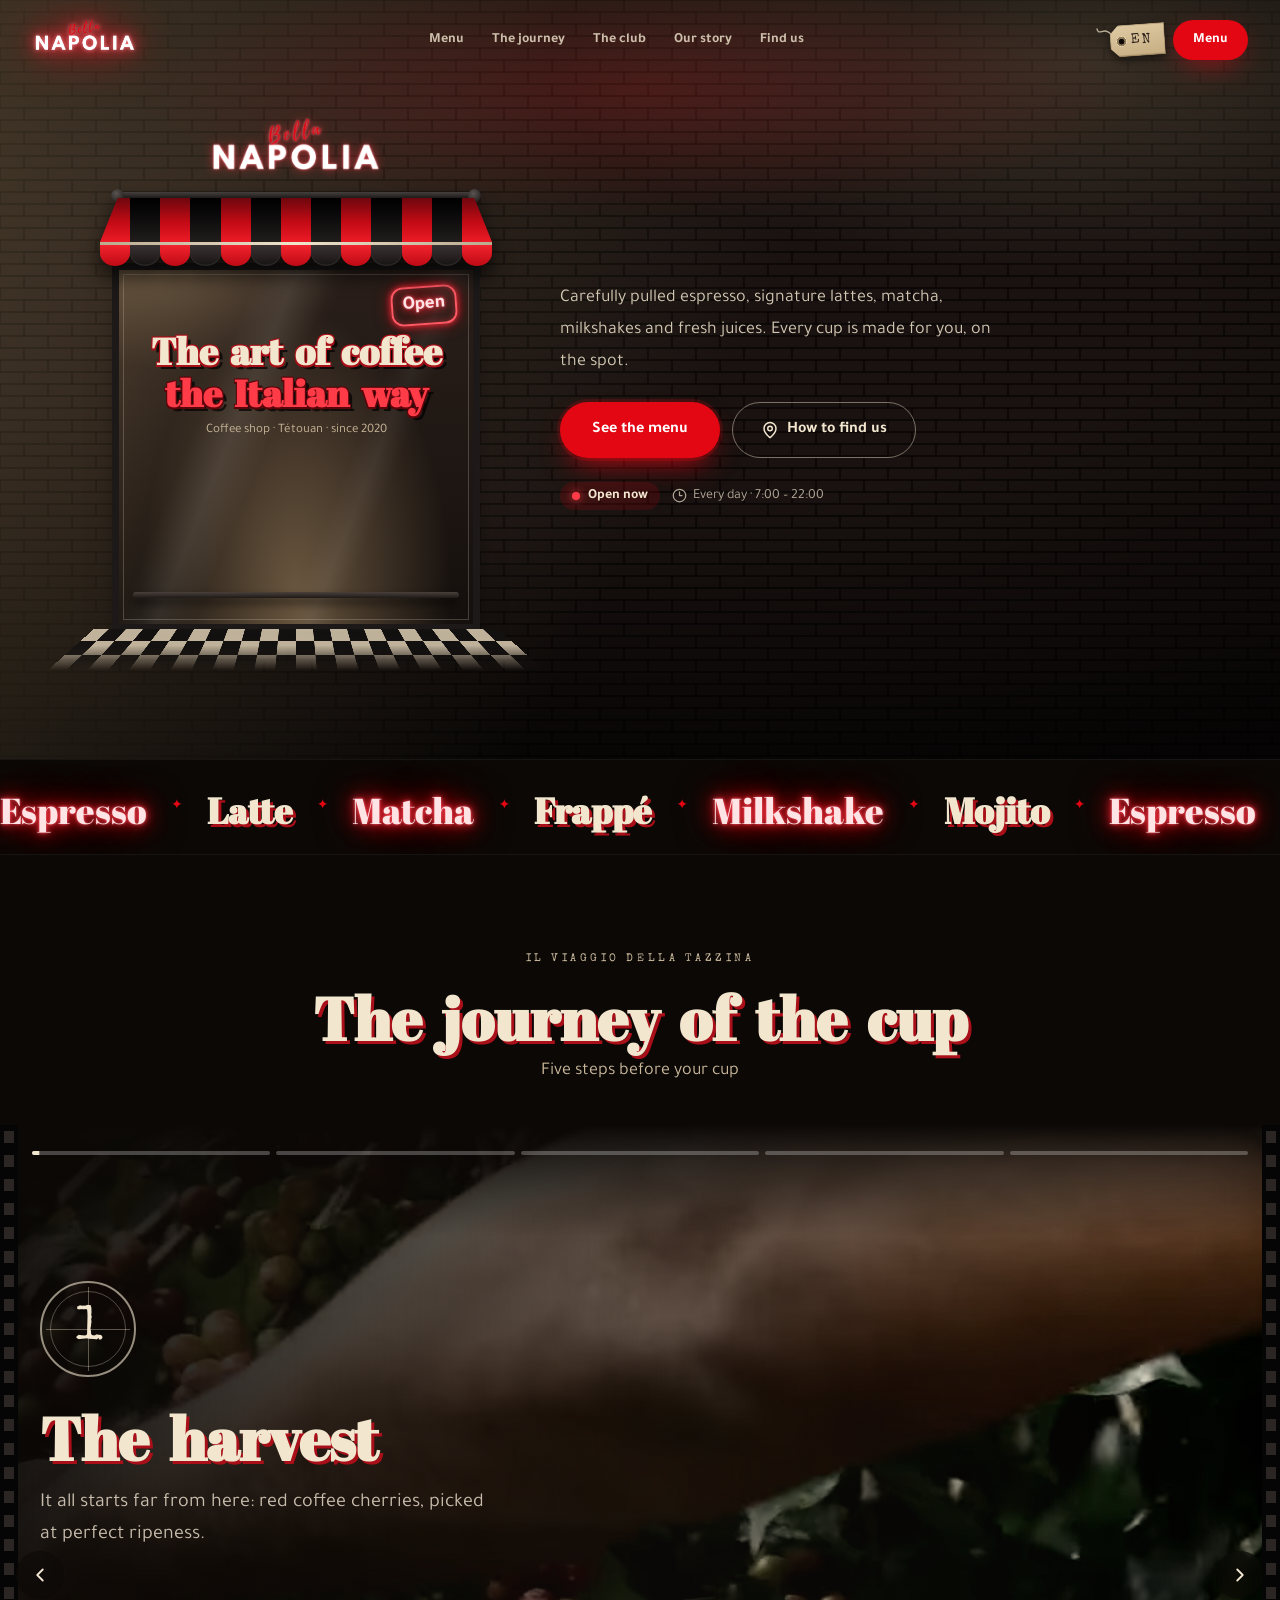
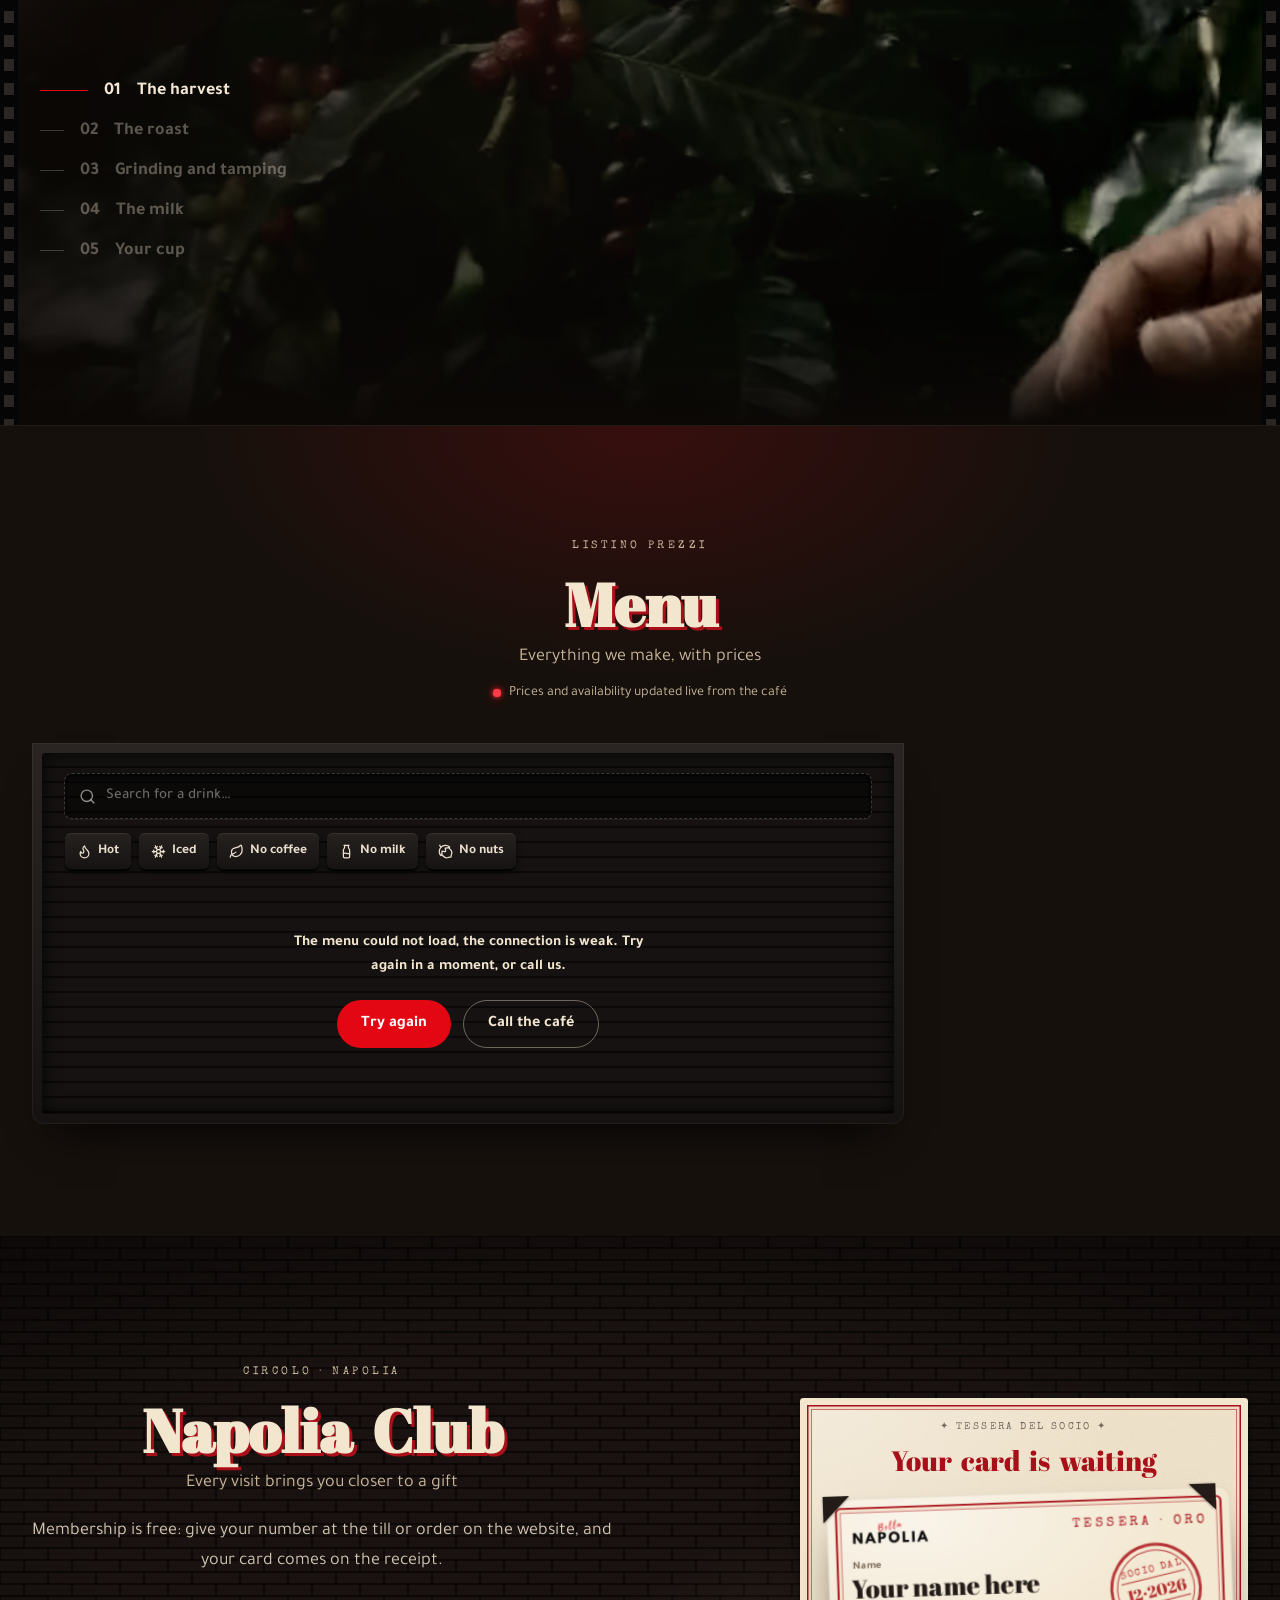
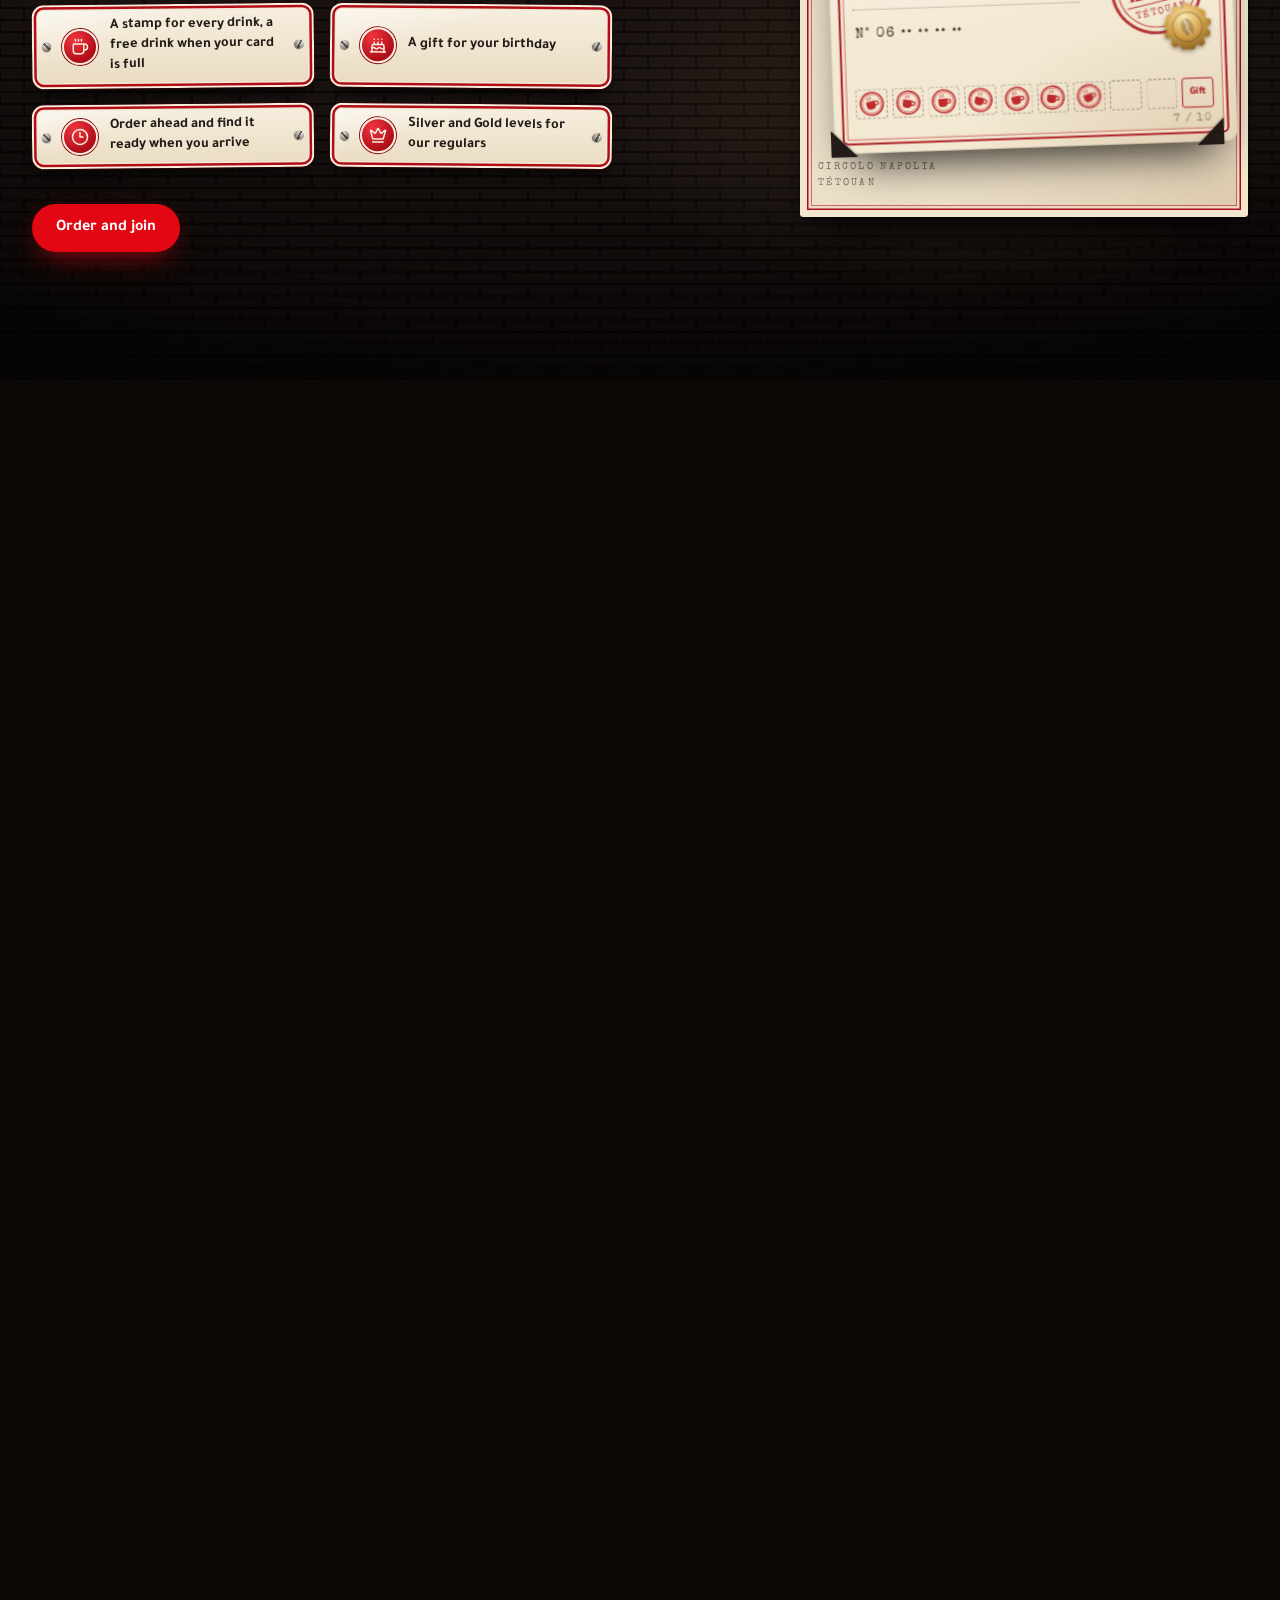
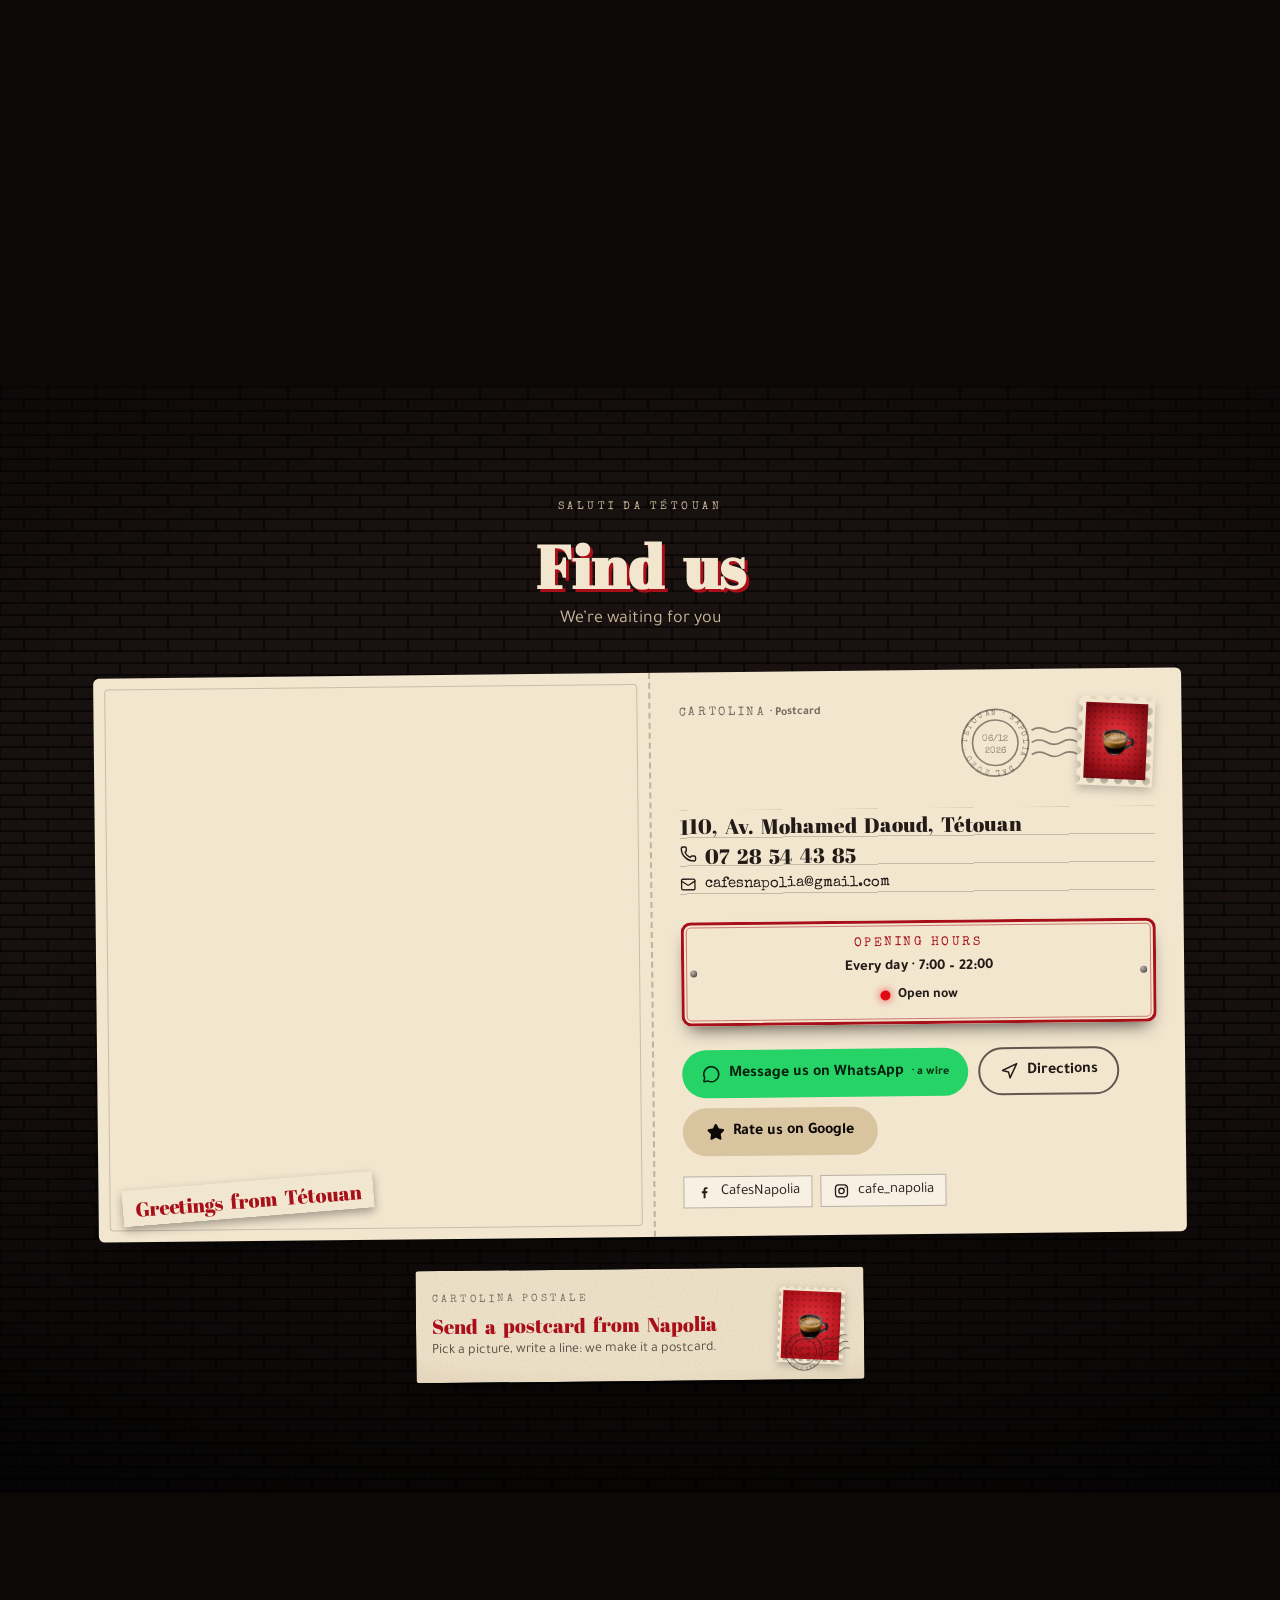
==== commit 432b7490: "Publish website build" ====
--- a/index.html
+++ b/index.html
@@ -75,11 +75,11 @@
         "sameAs": ["https://www.facebook.com/CafesNapolia", "https://www.instagram.com/cafe_napolia/"]
       }
     </script>
-    <script type="module" crossorigin src="/assets/index-BEpkvhs0.js"></script>
-    <link rel="modulepreload" crossorigin href="/assets/i18n-1cpdYBKe.js">
-    <link rel="modulepreload" crossorigin href="/assets/ui-ygH9hG7V.js">
+    <script type="module" crossorigin src="/assets/index-BqCjequv.js"></script>
+    <link rel="modulepreload" crossorigin href="/assets/i18n-DpO4qG71.js">
+    <link rel="modulepreload" crossorigin href="/assets/ui-Rw4GyNk1.js">
     <link rel="modulepreload" crossorigin href="/assets/supabaseConfig-3txsLbbu.js">
-    <link rel="preload" as="style" crossorigin href="/assets/index-BwkHxui6.css" data-css onload="this.onload=null;this.rel='stylesheet'"><noscript><link rel="stylesheet" crossorigin href="/assets/index-BwkHxui6.css"></noscript>
+    <link rel="preload" as="style" crossorigin href="/assets/index-C4WWh37o.css" data-css onload="this.onload=null;this.rel='stylesheet'"><noscript><link rel="stylesheet" crossorigin href="/assets/index-C4WWh37o.css"></noscript>
   </head>
   <body>
     <div id="root">
--- a/assets/index-C4WWh37o.css
+++ b/assets/index-C4WWh37o.css
@@ -0,0 +1 @@
+@font-face{font-family:Montserrat Variable;font-style:normal;font-display:swap;font-weight:100 900;src:url(/assets/montserrat-cyrillic-ext-wght-normal-CO5hGrJv.woff2)format("woff2-variations");unicode-range:U+460-52F,U+1C80-1C8A,U+20B4,U+2DE0-2DFF,U+A640-A69F,U+FE2E-FE2F}@font-face{font-family:Montserrat Variable;font-style:normal;font-display:swap;font-weight:100 900;src:url(/assets/montserrat-cyrillic-wght-normal-EAA9jha_.woff2)format("woff2-variations");unicode-range:U+301,U+400-45F,U+490-491,U+4B0-4B1,U+2116}@font-face{font-family:Montserrat Variable;font-style:normal;font-display:swap;font-weight:100 900;src:url(/assets/montserrat-vietnamese-wght-normal-k7S-YeeD.woff2)format("woff2-variations");unicode-range:U+102-103,U+110-111,U+128-129,U+168-169,U+1A0-1A1,U+1AF-1B0,U+300-301,U+303-304,U+308-309,U+323,U+329,U+1EA0-1EF9,U+20AB}@font-face{font-family:Montserrat Variable;font-style:normal;font-display:swap;font-weight:100 900;src:url(/assets/montserrat-latin-ext-wght-normal-BsZE-iaG.woff2)format("woff2-variations");unicode-range:U+100-2BA,U+2BD-2C5,U+2C7-2CC,U+2CE-2D7,U+2DD-2FF,U+304,U+308,U+329,U+1D00-1DBF,U+1E00-1E9F,U+1EF2-1EFF,U+2020,U+20A0-20AB,U+20AD-20C0,U+2113,U+2C60-2C7F,U+A720-A7FF}@font-face{font-family:Montserrat Variable;font-style:normal;font-display:swap;font-weight:100 900;src:url(/assets/montserrat-latin-wght-normal-l_AIctKy.woff2)format("woff2-variations");unicode-range:U+??,U+131,U+152-153,U+2BB-2BC,U+2C6,U+2DA,U+2DC,U+304,U+308,U+329,U+2000-206F,U+20AC,U+2122,U+2191,U+2193,U+2212,U+2215,U+FEFF,U+FFFD}@font-face{font-family:Tajawal;font-style:normal;font-display:swap;font-weight:400;src:url(/assets/tajawal-arabic-400-normal-CyCXRvzh.woff2)format("woff2"),url(/assets/tajawal-arabic-400-normal-DCQxawbB.woff)format("woff");unicode-range:U+6??,U+750-77F,U+870-88E,U+890-891,U+897-8E1,U+8E3-8FF,U+200C-200E,U+2010-2011,U+204F,U+2E41,U+FB50-FDFF,U+FE70-FE74,U+FE76-FEFC,U+102E0-102FB,U+10E60-10E7E,U+10EC2-10EC4,U+10EFC-10EFF,U+1EE00-1EE03,U+1EE05-1EE1F,U+1EE21-1EE22,U+1EE24,U+1EE27,U+1EE29-1EE32,U+1EE34-1EE37,U+1EE39,U+1EE3B,U+1EE42,U+1EE47,U+1EE49,U+1EE4B,U+1EE4D-1EE4F,U+1EE51-1EE52,U+1EE54,U+1EE57,U+1EE59,U+1EE5B,U+1EE5D,U+1EE5F,U+1EE61-1EE62,U+1EE64,U+1EE67-1EE6A,U+1EE6C-1EE72,U+1EE74-1EE77,U+1EE79-1EE7C,U+1EE7E,U+1EE80-1EE89,U+1EE8B-1EE9B,U+1EEA1-1EEA3,U+1EEA5-1EEA9,U+1EEAB-1EEBB,U+1EEF0-1EEF1}@font-face{font-family:Tajawal;font-style:normal;font-display:swap;font-weight:400;src:url(/assets/tajawal-latin-400-normal-BVNSOH3d.woff2)format("woff2"),url(/assets/tajawal-latin-400-normal-BdYcZznU.woff)format("woff");unicode-range:U+??,U+131,U+152-153,U+2BB-2BC,U+2C6,U+2DA,U+2DC,U+304,U+308,U+329,U+2000-206F,U+20AC,U+2122,U+2191,U+2193,U+2212,U+2215,U+FEFF,U+FFFD}@font-face{font-family:Tajawal;font-style:normal;font-display:swap;font-weight:500;src:url(/assets/tajawal-arabic-500-normal-BZ8ojJNu.woff2)format("woff2"),url(/assets/tajawal-arabic-500-normal-CbVEaYEW.woff)format("woff");unicode-range:U+6??,U+750-77F,U+870-88E,U+890-891,U+897-8E1,U+8E3-8FF,U+200C-200E,U+2010-2011,U+204F,U+2E41,U+FB50-FDFF,U+FE70-FE74,U+FE76-FEFC,U+102E0-102FB,U+10E60-10E7E,U+10EC2-10EC4,U+10EFC-10EFF,U+1EE00-1EE03,U+1EE05-1EE1F,U+1EE21-1EE22,U+1EE24,U+1EE27,U+1EE29-1EE32,U+1EE34-1EE37,U+1EE39,U+1EE3B,U+1EE42,U+1EE47,U+1EE49,U+1EE4B,U+1EE4D-1EE4F,U+1EE51-1EE52,U+1EE54,U+1EE57,U+1EE59,U+1EE5B,U+1EE5D,U+1EE5F,U+1EE61-1EE62,U+1EE64,U+1EE67-1EE6A,U+1EE6C-1EE72,U+1EE74-1EE77,U+1EE79-1EE7C,U+1EE7E,U+1EE80-1EE89,U+1EE8B-1EE9B,U+1EEA1-1EEA3,U+1EEA5-1EEA9,U+1EEAB-1EEBB,U+1EEF0-1EEF1}@font-face{font-family:Tajawal;font-style:normal;font-display:swap;font-weight:500;src:url(/assets/tajawal-latin-500-normal-CoYeBiSI.woff2)format("woff2"),url(/assets/tajawal-latin-500-normal-DU9v6xgj.woff)format("woff");unicode-range:U+??,U+131,U+152-153,U+2BB-2BC,U+2C6,U+2DA,U+2DC,U+304,U+308,U+329,U+2000-206F,U+20AC,U+2122,U+2191,U+2193,U+2212,U+2215,U+FEFF,U+FFFD}@font-face{font-family:Tajawal;font-style:normal;font-display:swap;font-weight:700;src:url(/assets/tajawal-arabic-700-normal-D2-eand5.woff2)format("woff2"),url(/assets/tajawal-arabic-700-normal-9L7Zusdl.woff)format("woff");unicode-range:U+6??,U+750-77F,U+870-88E,U+890-891,U+897-8E1,U+8E3-8FF,U+200C-200E,U+2010-2011,U+204F,U+2E41,U+FB50-FDFF,U+FE70-FE74,U+FE76-FEFC,U+102E0-102FB,U+10E60-10E7E,U+10EC2-10EC4,U+10EFC-10EFF,U+1EE00-1EE03,U+1EE05-1EE1F,U+1EE21-1EE22,U+1EE24,U+1EE27,U+1EE29-1EE32,U+1EE34-1EE37,U+1EE39,U+1EE3B,U+1EE42,U+1EE47,U+1EE49,U+1EE4B,U+1EE4D-1EE4F,U+1EE51-1EE52,U+1EE54,U+1EE57,U+1EE59,U+1EE5B,U+1EE5D,U+1EE5F,U+1EE61-1EE62,U+1EE64,U+1EE67-1EE6A,U+1EE6C-1EE72,U+1EE74-1EE77,U+1EE79-1EE7C,U+1EE7E,U+1EE80-1EE89,U+1EE8B-1EE9B,U+1EEA1-1EEA3,U+1EEA5-1EEA9,U+1EEAB-1EEBB,U+1EEF0-1EEF1}@font-face{font-family:Tajawal;font-style:normal;font-display:swap;font-weight:700;src:url(/assets/tajawal-latin-700-normal-BypgxfGb.woff2)format("woff2"),url(/assets/tajawal-latin-700-normal-CV3bxpHe.woff)format("woff");unicode-range:U+??,U+131,U+152-153,U+2BB-2BC,U+2C6,U+2DA,U+2DC,U+304,U+308,U+329,U+2000-206F,U+20AC,U+2122,U+2191,U+2193,U+2212,U+2215,U+FEFF,U+FFFD}@font-face{font-family:Tajawal;font-style:normal;font-display:swap;font-weight:800;src:url(/assets/tajawal-arabic-800-normal-TQp-UTiE.woff2)format("woff2"),url(/assets/tajawal-arabic-800-normal-Bp_4IW2m.woff)format("woff");unicode-range:U+6??,U+750-77F,U+870-88E,U+890-891,U+897-8E1,U+8E3-8FF,U+200C-200E,U+2010-2011,U+204F,U+2E41,U+FB50-FDFF,U+FE70-FE74,U+FE76-FEFC,U+102E0-102FB,U+10E60-10E7E,U+10EC2-10EC4,U+10EFC-10EFF,U+1EE00-1EE03,U+1EE05-1EE1F,U+1EE21-1EE22,U+1EE24,U+1EE27,U+1EE29-1EE32,U+1EE34-1EE37,U+1EE39,U+1EE3B,U+1EE42,U+1EE47,U+1EE49,U+1EE4B,U+1EE4D-1EE4F,U+1EE51-1EE52,U+1EE54,U+1EE57,U+1EE59,U+1EE5B,U+1EE5D,U+1EE5F,U+1EE61-1EE62,U+1EE64,U+1EE67-1EE6A,U+1EE6C-1EE72,U+1EE74-1EE77,U+1EE79-1EE7C,U+1EE7E,U+1EE80-1EE89,U+1EE8B-1EE9B,U+1EEA1-1EEA3,U+1EEA5-1EEA9,U+1EEAB-1EEBB,U+1EEF0-1EEF1}@font-face{font-family:Tajawal;font-style:normal;font-display:swap;font-weight:800;src:url(/assets/tajawal-latin-800-normal-CmI34b-g.woff2)format("woff2"),url(/assets/tajawal-latin-800-normal-Dm5jVIIh.woff)format("woff");unicode-range:U+??,U+131,U+152-153,U+2BB-2BC,U+2C6,U+2DA,U+2DC,U+304,U+308,U+329,U+2000-206F,U+20AC,U+2122,U+2191,U+2193,U+2212,U+2215,U+FEFF,U+FFFD}@font-face{font-family:Aref Ruqaa;font-style:normal;font-display:swap;font-weight:700;src:url(/assets/aref-ruqaa-arabic-700-normal-D30apH1C.woff2)format("woff2"),url(/assets/aref-ruqaa-arabic-700-normal-DLleZ2O-.woff)format("woff")}@font-face{font-family:Abril Fatface;font-style:normal;font-display:swap;font-weight:400;src:url(/assets/abril-fatface-latin-400-normal-utNZUC9m.woff2)format("woff2"),url(/assets/abril-fatface-latin-400-normal-CSRW-xuf.woff)format("woff")}@font-face{font-family:Special Elite;font-style:normal;font-display:swap;font-weight:400;src:url(/assets/special-elite-latin-400-normal-YjDd9tmf.woff2)format("woff2"),url(/assets/special-elite-latin-400-normal-BtSRmyJ6.woff)format("woff")}@layer properties{@supports (((-webkit-hyphens:none)) and (not (margin-trim:inline))) or ((-moz-orient:inline) and (not (color:rgb(from red r g b)))){*,:before,:after,::backdrop{--tw-translate-x:0;--tw-translate-y:0;--tw-translate-z:0;--tw-scale-x:1;--tw-scale-y:1;--tw-scale-z:1;--tw-rotate-x:initial;--tw-rotate-y:initial;--tw-rotate-z:initial;--tw-skew-x:initial;--tw-skew-y:initial;--tw-pan-x:initial;--tw-pan-y:initial;--tw-pinch-zoom:initial;--tw-scroll-snap-strictness:proximity;--tw-space-y-reverse:0;--tw-divide-y-reverse:0;--tw-border-style:solid;--tw-gradient-position:initial;--tw-gradient-from:#0000;--tw-gradient-via:#0000;--tw-gradient-to:#0000;--tw-gradient-stops:initial;--tw-gradient-via-stops:initial;--tw-gradient-from-position:0%;--tw-gradient-via-position:50%;--tw-gradient-to-position:100%;--tw-leading:initial;--tw-font-weight:initial;--tw-tracking:initial;--tw-ordinal:initial;--tw-slashed-zero:initial;--tw-numeric-figure:initial;--tw-numeric-spacing:initial;--tw-numeric-fraction:initial;--tw-shadow:0 0 #0000;--tw-shadow-color:initial;--tw-shadow-alpha:100%;--tw-inset-shadow:0 0 #0000;--tw-inset-shadow-color:initial;--tw-inset-shadow-alpha:100%;--tw-ring-color:initial;--tw-ring-shadow:0 0 #0000;--tw-inset-ring-color:initial;--tw-inset-ring-shadow:0 0 #0000;--tw-ring-inset:initial;--tw-ring-offset-width:0px;--tw-ring-offset-color:#fff;--tw-ring-offset-shadow:0 0 #0000;--tw-blur:initial;--tw-brightness:initial;--tw-contrast:initial;--tw-grayscale:initial;--tw-hue-rotate:initial;--tw-invert:initial;--tw-opacity:initial;--tw-saturate:initial;--tw-sepia:initial;--tw-drop-shadow:initial;--tw-drop-shadow-color:initial;--tw-drop-shadow-alpha:100%;--tw-drop-shadow-size:initial;--tw-backdrop-blur:initial;--tw-backdrop-brightness:initial;--tw-backdrop-contrast:initial;--tw-backdrop-grayscale:initial;--tw-backdrop-hue-rotate:initial;--tw-backdrop-invert:initial;--tw-backdrop-opacity:initial;--tw-backdrop-saturate:initial;--tw-backdrop-sepia:initial;--tw-duration:initial;--tw-ease:initial}}}@layer theme{:root,:host{--font-sans:-apple-system, BlinkMacSystemFont, "Segoe UI", Roboto, "Helvetica Neue", "Noto Sans", Arial, sans-serif, "Apple Color Emoji", "Segoe UI Emoji", "Segoe UI Symbol", "Noto Color Emoji";--font-mono:ui-monospace, SFMono-Regular, Menlo, Monaco, Consolas, "Liberation Mono", "Courier New", monospace;--color-black:#000;--color-white:#fff;--spacing:.25rem;--container-xs:20rem;--container-sm:24rem;--container-md:28rem;--container-lg:32rem;--container-xl:36rem;--container-2xl:42rem;--container-4xl:56rem;--container-6xl:72rem;--container-7xl:80rem;--text-xs:.75rem;--text-xs--line-height:calc(1 / .75);--text-sm:.875rem;--text-sm--line-height:calc(1.25 / .875);--text-base:1rem;--text-base--line-height:calc(1.5 / 1);--text-lg:1.125rem;--text-lg--line-height:calc(1.75 / 1.125);--text-xl:1.25rem;--text-xl--line-height:calc(1.75 / 1.25);--text-2xl:1.5rem;--text-2xl--line-height:calc(2 / 1.5);--text-3xl:1.875rem;--text-3xl--line-height:calc(2.25 / 1.875);--text-4xl:2.25rem;--text-4xl--line-height:calc(2.5 / 2.25);--text-5xl:3rem;--text-5xl--line-height:1;--text-6xl:3.75rem;--text-6xl--line-height:1;--font-weight-normal:400;--font-weight-semibold:600;--font-weight-bold:700;--font-weight-extrabold:800;--tracking-tight:-.025em;--tracking-normal:0em;--leading-tight:1.25;--leading-snug:1.375;--leading-relaxed:1.625;--radius-sm:.25rem;--radius-md:.375rem;--radius-lg:.5rem;--radius-xl:.75rem;--radius-2xl:1rem;--ease-in:cubic-bezier(.4, 0, 1, 1);--ease-out:cubic-bezier(0, 0, .2, 1);--animate-spin:spin 1s linear infinite;--animate-pulse:pulse 2s cubic-bezier(.4, 0, .6, 1) infinite;--blur-sm:8px;--blur-xl:24px;--default-transition-duration:.15s;--default-transition-timing-function:cubic-bezier(.4, 0, .2, 1);--default-font-family:var(--font-sans);--default-mono-font-family:var(--font-mono);--color-night:#0b0806;--color-roast:#16100c;--color-bean:#24180f;--color-crema:#f3e6d3;--color-mute:#a8988a;--color-brand:#e30613;--color-brand-2:#ff3b45;--color-gold:#d9c4a0;--color-paper:#f2e6cf;--color-paper-2:#c9b79a;--color-ink:#231b17;--color-neon:#ff3b47;--font-display:"Montserrat Variable", "Tajawal", system-ui, sans-serif;--font-body:"Tajawal", "Montserrat Variable", system-ui, sans-serif;--font-sign:"Aref Ruqaa", "Abril Fatface", "Tajawal", serif;--font-price:"Abril Fatface", "Montserrat Variable", serif;--font-type:"Special Elite", ui-monospace, monospace}}@layer base{*,:after,:before,::backdrop{box-sizing:border-box;border:0 solid;margin:0;padding:0}::file-selector-button{box-sizing:border-box;border:0 solid;margin:0;padding:0}html,:host{-webkit-text-size-adjust:100%;tab-size:4;line-height:1.5;font-family:var(--default-font-family,-apple-system, BlinkMacSystemFont, "Segoe UI", Roboto, "Helvetica Neue", "Noto Sans", Arial, sans-serif, "Apple Color Emoji", "Segoe UI Emoji", "Segoe UI Symbol", "Noto Color Emoji");font-feature-settings:var(--default-font-feature-settings,normal);font-variation-settings:var(--default-font-variation-settings,normal);-webkit-tap-highlight-color:transparent}hr{height:0;color:inherit;border-top-width:1px}abbr:where([title]){-webkit-text-decoration:underline dotted;text-decoration:underline dotted}h1,h2,h3,h4,h5,h6{font-size:inherit;font-weight:inherit}a{color:inherit;-webkit-text-decoration:inherit;-webkit-text-decoration:inherit;-webkit-text-decoration:inherit;-webkit-text-decoration:inherit;text-decoration:inherit}b,strong{font-weight:bolder}code,kbd,samp,pre{font-family:var(--default-mono-font-family,ui-monospace, SFMono-Regular, Menlo, Monaco, Consolas, "Liberation Mono", "Courier New", monospace);font-feature-settings:var(--default-mono-font-feature-settings,normal);font-variation-settings:var(--default-mono-font-variation-settings,normal);font-size:1em}small{font-size:80%}sub,sup{vertical-align:baseline;font-size:75%;line-height:0;position:relative}sub{bottom:-.25em}sup{top:-.5em}table{text-indent:0;border-color:inherit;border-collapse:collapse}:-moz-focusring:where(:not(iframe)){outline:auto}progress{vertical-align:baseline}summary{display:list-item}ol,ul,menu{list-style:none}img,svg,video,canvas,audio,iframe,embed,object{vertical-align:middle;display:block}img,video{max-width:100%;height:auto}button,input,select,optgroup,textarea{font:inherit;font-feature-settings:inherit;font-variation-settings:inherit;letter-spacing:inherit;color:inherit;opacity:1;background-color:#0000;border-radius:0}::file-selector-button{font:inherit;font-feature-settings:inherit;font-variation-settings:inherit;letter-spacing:inherit;color:inherit;opacity:1;background-color:#0000;border-radius:0}:where(select:is([multiple],[size])) optgroup{font-weight:bolder}:where(select:is([multiple],[size])) optgroup option{padding-inline-start:20px}::file-selector-button{margin-inline-end:4px}::placeholder{opacity:1}@supports (not ((-webkit-appearance:-apple-pay-button))) or (contain-intrinsic-size:1px){::placeholder{color:currentColor}@supports (color:color-mix(in lab, red, red)){::placeholder{color:color-mix(in oklab, currentcolor 50%, transparent)}}}textarea{resize:vertical}::-webkit-search-decoration{-webkit-appearance:none}::-webkit-date-and-time-value{min-height:1lh;text-align:inherit}::-webkit-datetime-edit{display:inline-flex}::-webkit-datetime-edit-fields-wrapper{padding:0}::-webkit-datetime-edit{padding-block:0}::-webkit-datetime-edit-year-field{padding-block:0}::-webkit-datetime-edit-month-field{padding-block:0}::-webkit-datetime-edit-day-field{padding-block:0}::-webkit-datetime-edit-hour-field{padding-block:0}::-webkit-datetime-edit-minute-field{padding-block:0}::-webkit-datetime-edit-second-field{padding-block:0}::-webkit-datetime-edit-millisecond-field{padding-block:0}::-webkit-datetime-edit-meridiem-field{padding-block:0}::-webkit-calendar-picker-indicator{line-height:1}:-moz-ui-invalid{box-shadow:none}button,input:where([type=button],[type=reset],[type=submit]){appearance:button}::file-selector-button{appearance:button}::-webkit-inner-spin-button{height:auto}::-webkit-outer-spin-button{height:auto}[hidden]:where(:not([hidden=until-found])){display:none!important}button:not(:disabled),[role=button]:not([aria-disabled=true]){cursor:pointer}}@layer components{.brick{background-color:#0b0807;background-image:url("data:image/svg+xml,%3Csvg xmlns='http://www.w3.org/2000/svg' width='48' height='24'%3E%3Crect width='48' height='24' fill='%230B0807'/%3E%3Cg fill='%23191210'%3E%3Crect x='1' y='1' width='46' height='10' rx='1.5'/%3E%3Crect x='-23' y='13' width='46' height='10' rx='1.5'/%3E%3Crect x='25' y='13' width='46' height='10' rx='1.5'/%3E%3C/g%3E%3C/svg%3E");background-size:48px 24px}.vignette:before{content:"";pointer-events:none;background:radial-gradient(120% 75% at 50% 40%,#0000 35%,#000000c7 85%);position:absolute;inset:0}.sign-title{font-family:var(--font-sign);color:var(--color-paper);text-shadow:3px 3px #a90f18;font-weight:700}.neon-text{color:#ffe4e6;text-shadow:0 0 3px #ff5a66,0 0 10px #ff2d3d,0 0 22px #e30613,0 0 40px #e3061399}.neon-tube{color:#ffe4e6;text-shadow:0 0 3px #ff5a66,0 0 9px #ff2d3d,0 0 18px #e30613;border:2px solid #ff5a66;border-radius:12px;display:inline-block;box-shadow:0 0 6px #ff2d3d,0 0 16px #e306138c,inset 0 0 7px #ff2d3d80}.neon-tube.is-off{color:#6f6461;text-shadow:none;box-shadow:none;border-color:#5a4f4c}.neon-logo{filter:drop-shadow(0 0 2px #ff8088)drop-shadow(0 0 8px #ff2d3df2)drop-shadow(0 0 22px #e30613b3)}.neon-logo.is-off{filter:brightness(.42)saturate(.3)contrast(1.1)}@keyframes neon-on{0%{opacity:.12}7%{opacity:1}10%{opacity:.25}17%{opacity:1}20%{opacity:.45}30%,to{opacity:1}}.neon-on{animation:1.5s ease-out both neon-on}.awning{z-index:6;filter:drop-shadow(0 12px 10px #000000b3);position:relative}.awning-rod{background:linear-gradient(#45403d,#161414);border-radius:4px;height:7px;margin:0 4%;position:relative;box-shadow:0 2px 4px #000000b3}.awning-rod:before,.awning-rod:after{content:"";background:radial-gradient(circle at 40% 35%,#5a5450,#171515);border-radius:50%;width:13px;height:13px;position:absolute;top:-3px}.awning-rod:before{left:-5px}.awning-rod:after{right:-5px}.awning-slope{clip-path:polygon(4.5% 0,95.5% 0,100% 100%,0 100%);height:44px;margin-top:-1px;display:flex;position:relative}.awning-slope i,.awning-flaps i{flex:1}.awning-slope i.r{background:linear-gradient(#6e070e,#c30a15 55%,#ec1b26)}.awning-slope i.b{background:linear-gradient(#000,#100e0e 55%,#211d1d)}.awning-slope.is-lit:after{content:"";mix-blend-mode:screen;background:radial-gradient(48% 120% at 50% -20%,#ff46506b,#0000 70%);position:absolute;inset:0}.awning-pipe{background:linear-gradient(90deg,#b9aa90,#efe3cb 50%,#b9aa90);height:3px}.awning-flaps{height:21px;display:flex}.awning-flaps i{border-radius:0 0 50% 50%/0 0 62% 62%}.awning-flaps i.r{background:linear-gradient(#f2232e,#be0a14)}.awning-flaps i.b{background:linear-gradient(#3a3232,#171313);box-shadow:inset 0 -1.5px #ffffff12}.shop-window{outline-offset:-12px;background:radial-gradient(at 50% 92%,#ffc48252,#0000 62%),linear-gradient(#1a1311,#0e0a09);border:7px solid #1c1918;outline:1px solid #f2e6cf38;position:relative;overflow:hidden;box-shadow:0 20px 30px -16px #000000e6}.shop-window:after{content:"";pointer-events:none;background:linear-gradient(112deg,#0000 28%,#ffffff14 36%,#0000 44% 62%,#ffffff0d 67%,#0000 72%);position:absolute;inset:0}.brick.is-day{background-color:#1d1512}.is-day .sun-wall{pointer-events:none;background:linear-gradient(118deg,#ffd69633,#0000 55%),radial-gradient(60% 40% at 85% 8%,#ffe1aa29,#0000 70%);position:absolute;inset:0}.is-day .neon-logo:not(.is-off){filter:drop-shadow(0 0 1px #ff8088)drop-shadow(0 0 5px #ff2d3d8c)}.is-day .shop-window{background:radial-gradient(at 50% 92%,#ffd2965c,#0000 62%),linear-gradient(#2a1f1a,#15100d)}.is-day .sun{pointer-events:none;background:linear-gradient(115deg,#ffd69629,#0000 45%),radial-gradient(70% 40% at 15% 0,#ffdca02e,#0000 70%);position:absolute;inset:0}.painted{font-family:var(--font-sign);color:var(--color-paper);text-shadow:1.5px 1.5px #a90f18,-1px -1px #a90f18,1.5px -1px #a90f18,-1px 1.5px #a90f18,4px 4px #000000b3;font-weight:700}.painted-red{color:#ff3b47;text-shadow:1.5px 1.5px #5c060c,-1px -1px #5c060c,1.5px -1px #5c060c,-1px 1.5px #5c060c,4px 4px #000000b3}.shelf{background:linear-gradient(#4a403b,#1e1a18);border-radius:3px;height:6px;box-shadow:0 6px 10px #0009}.shutter{z-index:8;background:linear-gradient(#0000004d,#0000 25%,#00000059),repeating-linear-gradient(#76706b 0 9px,#45403d 9px 11px,#8e8782 11px 12px);position:absolute;inset:0}.shutter:after{content:"";background:linear-gradient(#24211f,#5a5450);border-radius:5px;width:74px;height:9px;margin-left:-37px;position:absolute;bottom:16px;left:50%;box-shadow:0 2px 3px #00000080}.rain-glass{z-index:9;pointer-events:none;opacity:.9;background-image:radial-gradient(circle at 38% 34%,#ffffffd9 0 .7px,#ffffff24 1.3px,#0000004d 2.3px,#0000 3px),radial-gradient(circle at 38% 34%,#ffffffbf 0 1px,#ffffff1f 2px,#00000052 3.6px,#0000 4.4px),radial-gradient(circle at 38% 34%,#fff9 0 .5px,#ffffff1a 1px,#00000038 1.7px,#0000 2.2px),radial-gradient(circle at 38% 34%,#ffffffb3 0 .6px,#ffffff1f 1.2px,#00000040 2px,#0000 2.6px),radial-gradient(circle at 38% 34%,#fffc 0 1.4px,#ffffff1f 2.6px,#00000057 4.4px,#0000 5.4px);background-position:7px 11px,53px 41px,19px 29px,31px 3px,90px 70px;background-size:61px 73px,107px 97px,37px 47px,83px 59px,131px 113px;position:absolute;inset:0}.rain-glass:after{content:"";background:repeating-linear-gradient(90deg,#0000 0 47px,#ffffff21 47px 48.4px,#0000 48.4px 121px),repeating-linear-gradient(90deg,#0000 0 88px,#ffffff17 88px 89px,#0000 89px 173px);position:absolute;inset:0;-webkit-mask:repeating-linear-gradient(#0000 0 30px,#000 70px,#0000 118px);mask:repeating-linear-gradient(#0000 0 30px,#000 70px,#0000 118px)}@keyframes rain-fall{0%{transform:translate(0)}to{transform:translate(-40px,220px)}}.rain-street{pointer-events:none;position:absolute;inset:0;overflow:hidden}.rain-street:before{content:"";will-change:transform;background:repeating-linear-gradient(104deg,#0000 0 17px,#cdd7eb13 17px 18px,#0000 18px 39px) 0 0/120px 220px;animation:.7s linear infinite rain-fall;position:absolute;inset:-220px -40px 0 0}.wet-floor{pointer-events:none;background:radial-gradient(46% 85% at 50% 0,#ff2d3d6b,#0000 72%),linear-gradient(#ffffff0f,#0000);height:50px;margin-top:-50px;position:relative}@keyframes steam-rise{0%{opacity:0;transform:translateY(6px)scaleX(.8)}25%{opacity:.75}to{opacity:0;transform:translateY(-34px)scaleX(1.4)}}.steam{pointer-events:none;gap:5px;display:flex;position:absolute}.steam i{filter:blur(3px);background:radial-gradient(#ffffffb8,#0000 70%);border-radius:50%;width:11px;height:30px;animation:3.2s ease-out infinite steam-rise;display:block}.steam i:nth-child(2){animation-delay:1.1s}.steam i:nth-child(3){animation-delay:2.2s}.checker{background:conic-gradient(#d6c7ad 0 25%, #121010 0 50%, #d6c7ad 0 75%, #121010 0) 50% 0 / 14px 14px;opacity:.85}.checker-floor{background:conic-gradient(#d6c7ad 0 25%, #121010 0 50%, #d6c7ad 0 75%, #121010 0) 50% 0 / 34px 34px;transform-origin:top;opacity:.88;height:50px;transform:perspective(200px)rotateX(48deg);-webkit-mask:linear-gradient(#000 45%,#0000);mask:linear-gradient(#000 45%,#0000)}.paper{color:#231b17;background:#f2e6cf}.paper-note{color:#2b1f19;background:#f3ebda;position:relative;box-shadow:0 12px 20px #00000080}.paper-note:before,.paper-note:after{content:"";background:#e8ddc0d1;width:64px;height:22px;position:absolute;top:-9px;box-shadow:0 1px 2px #00000040}.paper-note:before{left:-16px;transform:rotate(-30deg)}.paper-note:after{right:-16px;transform:rotate(30deg)}.perforated{background:radial-gradient(circle at 7px 7px,#0000 3.6px,#f2e6cf 4.2px) -7px -7px/14px 14px;padding:7px}.torn-bottom{-webkit-mask:conic-gradient(from -45deg at bottom,#0000,#000 1deg 89deg,#0000 90deg) bottom/14px 51% repeat-x,linear-gradient(#000 0 0) top/100% 50% no-repeat;mask:conic-gradient(from -45deg at bottom,#0000,#000 1deg 89deg,#0000 90deg) bottom/14px 51% repeat-x,linear-gradient(#000 0 0) top/100% 50% no-repeat}.notched{-webkit-mask:radial-gradient(7px at 0,#0000 96%,#000) 0/51% 100% no-repeat,radial-gradient(7px at 100%,#0000 96%,#000) 100%/51% 100% no-repeat;mask:radial-gradient(7px at 0,#0000 96%,#000) 0/51% 100% no-repeat,radial-gradient(7px at 100%,#0000 96%,#000) 100%/51% 100% no-repeat}.felt{background:repeating-linear-gradient(#151211 0 13px,#0a0808 13px 15px);box-shadow:inset 0 0 18px #000c}.stamp-flip{transform-style:preserve-3d;transition:transform .45s cubic-bezier(.22,1,.36,1);position:relative}.stamp-flip.is-turned{transform:rotateY(180deg)}.stamp-front,.stamp-back{backface-visibility:hidden;filter:drop-shadow(0 10px 10px #0000008c)}.stamp-back{position:absolute;inset:0;transform:rotateY(180deg)}.stamp-pic{background:radial-gradient(circle at 50% 45%,#f0363f,#a90f18 75%);box-shadow:inset 0 0 28px #00000073}.stamp-pic:before{content:"";background:radial-gradient(#00000038 1px,#0000 1.4px) 0 0/6px 6px;position:absolute;inset:0}.postcard-lines{background-image:repeating-linear-gradient(#0000 0 27px,#231b1738 27px 28px)}.old-photo{background:#efe6d3;padding:8px 8px 10px;position:relative;box-shadow:0 8px 14px #0009}.old-photo img{aspect-ratio:1;object-fit:cover;filter:sepia(.78)contrast(1.06)brightness(.94)saturate(.9);width:100%;display:block}.old-photo:before,.old-photo:after{content:"";background:linear-gradient(135deg,#1c1614f5 50%,#0000 50%);width:22px;height:22px;position:absolute}.old-photo:before{top:-3px;left:-3px}.old-photo:after{bottom:-3px;right:-3px;transform:rotate(180deg)}.album-page{background:radial-gradient(120% 90% at 50% 40%,#211b19,#141110);box-shadow:inset 0 0 0 1px #ffffff0a,inset 0 0 40px #000c,0 20px 30px -16px #000000e6}.enamel{color:#231b17;background:#f2e6cf;border-radius:10px;position:relative;box-shadow:inset 0 0 0 3px #a90f18,inset 0 0 0 5px #f2e6cf,inset 0 0 0 6px #a90f1880,0 10px 18px -8px #000000b3}.enamel:before,.enamel:after{content:"";background:radial-gradient(circle at 35% 30%,#b9b2aa,#3a3532);border-radius:50%;width:7px;height:7px;margin-top:-3.5px;position:absolute;top:50%}.enamel:before{left:9px}.enamel:after{right:9px}.film-holes:before,.film-holes:after{content:"";z-index:4;pointer-events:none;background:#060505 linear-gradient(#0000 0 6px,#2b2624 6px 18px,#0000 18px) 4px 0/10px 24px repeat-y;width:18px;position:absolute;top:0;bottom:0}.film-holes:before{left:0}.film-holes:after{right:0}.film-old{filter:sepia(.32)contrast(1.06)saturate(.85)brightness(.95)}@keyframes film-flicker{0%{opacity:.05}to{opacity:.12}}.film-flicker{pointer-events:none;background:radial-gradient(at 50% 45%,#fff0d273,#0000 70%);animation:.24s ease-in-out infinite alternate film-flicker;position:absolute;inset:0}.film-flicker.is-still{opacity:.08;animation:none}@media (prefers-reduced-motion:reduce){.film-flicker{animation:none}.stamp-flip{transition:none}}.lantern{filter:drop-shadow(0 0 6px #ffbe50d9)drop-shadow(0 0 18px #ffa02873)}.neon-crescent{filter:drop-shadow(0 0 3px #ffe7b0)drop-shadow(0 0 10px #ffc86ee6)drop-shadow(0 0 20px #ffaa3c80)}@keyframes sway{0%,to{transform:rotate(-2.5deg)}50%{transform:rotate(2.5deg)}}.sway{transform-origin:50% 0;animation:4.5s ease-in-out infinite sway}.bunting{filter:drop-shadow(0 3px 3px #00000073)}.is-away .steam i,.is-away .rain-street:before,.is-away .sway{animation-play-state:paused}.is-light .steam{display:none}.is-light .rain-street:before,.is-light .film-flicker{animation:none}@media (prefers-reduced-motion:reduce){.neon-on,.rain-street:before,.steam i,.sway{animation:none}.steam{display:none}}.pg-wall{isolation:isolate;background-color:#0b0807;background-image:url("data:image/svg+xml,%3Csvg xmlns='http://www.w3.org/2000/svg' width='48' height='24'%3E%3Crect width='48' height='24' fill='%230B0807'/%3E%3Cg fill='%23191210'%3E%3Crect x='1' y='1' width='46' height='10' rx='1.5'/%3E%3Crect x='-23' y='13' width='46' height='10' rx='1.5'/%3E%3Crect x='25' y='13' width='46' height='10' rx='1.5'/%3E%3C/g%3E%3C/svg%3E");background-size:48px 24px;position:relative}.pg-wall:before{content:"";z-index:-1;pointer-events:none;background:radial-gradient(62% 30% at 50% 0,#e3061342,#0000 72%),radial-gradient(130% 85% at 50% 35%,#0000 38%,#000c 92%);position:fixed;inset:0}.pg-paper{color:#231b17;background-color:#f2e6cf;background-image:radial-gradient(125% 95% at 50% 40%,#0000 55%,#8b65342b),url("data:image/svg+xml,%3Csvg xmlns='http://www.w3.org/2000/svg' width='180' height='180'%3E%3Cfilter id='n'%3E%3CfeTurbulence type='fractalNoise' baseFrequency='0.8' numOctaves='3'/%3E%3CfeColorMatrix values='0 0 0 0 0.3 0 0 0 0 0.2 0 0 0 0 0.1 0 0 0 0.16 0'/%3E%3C/filter%3E%3Crect width='100%25' height='100%25' filter='url(%23n)'/%3E%3C/svg%3E");border-radius:3px;position:relative;box-shadow:0 18px 30px -16px #000000eb,0 2px #00000038}.pg-tape:before,.pg-tape:after{content:"";z-index:2;background:#e8ddc0cc;width:62px;height:22px;position:absolute;top:-10px;box-shadow:0 1px 2px #00000040}.pg-tape:before{left:-14px;transform:rotate(-28deg)}.pg-tape:after{right:-14px;transform:rotate(28deg)}.pg-rule{border-top:1.5px dashed #231b1752}.pg-typed{text-shadow:0 0 .7px #231b178c}.pg-lines{background:repeating-linear-gradient(#0000 0 31px,#231b1733 31px 32px);line-height:32px}.pg-ink{-webkit-mask-image:url("data:image/svg+xml,%3Csvg xmlns='http://www.w3.org/2000/svg' width='120' height='120'%3E%3Cfilter id='r'%3E%3CfeTurbulence type='fractalNoise' baseFrequency='0.9' numOctaves='2' seed='7'/%3E%3CfeColorMatrix values='0 0 0 0 0 0 0 0 0 0 0 0 0 0 0 -4.2 0 0 0 3.35'/%3E%3C/filter%3E%3Crect width='100%25' height='100%25' filter='url(%23r)'/%3E%3C/svg%3E");mask-image:url("data:image/svg+xml,%3Csvg xmlns='http://www.w3.org/2000/svg' width='120' height='120'%3E%3Cfilter id='r'%3E%3CfeTurbulence type='fractalNoise' baseFrequency='0.9' numOctaves='2' seed='7'/%3E%3CfeColorMatrix values='0 0 0 0 0 0 0 0 0 0 0 0 0 0 0 -4.2 0 0 0 3.35'/%3E%3C/filter%3E%3Crect width='100%25' height='100%25' filter='url(%23r)'/%3E%3C/svg%3E");-webkit-mask-size:120px 120px;mask-size:120px 120px}.pg-rubber{color:#be121ce6;text-align:center;border:3px solid #be121cd9;border-radius:8px;padding:4px 14px 3px;line-height:1.2;display:inline-block;box-shadow:inset 0 0 0 2px #f2e6cfe6,inset 0 0 0 3.5px #be121cb3}.pg-star{transform:rotate(var(--r,0deg));display:block;overflow:visible}.pg-star .pg-star-off{fill:none;stroke:#231b175c;stroke-width:1.5px;stroke-dasharray:2.4 2.1;stroke-linejoin:round}.pg-star .pg-star-on{opacity:0}.pg-star .pg-star-on path:first-child{fill:#c8131d;stroke:#c8131d;stroke-width:1.6px;stroke-linejoin:round}.pg-star .pg-star-on path+path{fill:none;stroke:#f2e6cf;stroke-width:1.3px;stroke-linejoin:round;opacity:.9}.pg-star.is-lit .pg-star-off{opacity:0}.pg-star.is-lit .pg-star-on{opacity:1}.pg-star.is-pressed{animation:.32s cubic-bezier(.2,.9,.3,1.3) both pg-press}.pg-holes{justify-content:center;gap:8px 11px;display:grid}.pg-hole{color:#231b1773;border:1.5px dashed #231b175c;border-radius:50%;place-items:center;width:34px;height:34px;font:11px/1 Special Elite,ui-monospace,monospace;display:grid;position:relative}.pg-hole.is-on{color:#c8131d;transform:rotate(var(--r,0deg));border:2px solid #c8131ddb}.pg-hole.is-gift{color:#231b17;border-style:solid;border-color:#231b178c}.pg-hole.is-gift.is-on{color:#c8131d;border-color:#c8131ddb}.pg-key{color:#fff;background:linear-gradient(#f2232e,#b90a14);border:2px solid #f2e6cf;border-radius:12px;justify-content:center;align-items:center;gap:8px;font-weight:800;transition:transform .12s,box-shadow .12s,opacity .2s;display:inline-flex;box-shadow:0 5px #6e060c,0 12px 18px #0006,inset 0 2px #ffffff40}.pg-key:active:not(:disabled){transform:translateY(3px);box-shadow:0 2px #6e060c,0 6px 10px #0006,inset 0 2px #ffffff40}.pg-key:disabled{opacity:.45}.pg-red{color:#fff;background:#e30613;border-radius:999px;justify-content:center;align-items:center;gap:8px;font-weight:700;transition:background .2s;display:inline-flex;box-shadow:0 0 0 3px #e306132e,0 14px 30px -12px #e30613e6}.pg-red:hover{background:#ff3b45}.pg-back{color:#f2e6cfe6;background:linear-gradient(#1d1816,#110d0c);border-radius:7px;align-items:center;gap:8px;width:fit-content;margin:20px auto 0;padding:8px 22px;font-size:14px;font-weight:700;transition:color .2s;display:flex;position:relative;box-shadow:inset 0 0 0 1.5px #f2e6cf8c,inset 0 0 0 3.5px #151110,inset 0 0 0 4.5px #f2e6cf2e,0 8px 14px -8px #000000e6}.pg-back:before,.pg-back:after{content:"";background:radial-gradient(circle at 35% 30%,#b9b2aa,#3a3532);border-radius:50%;width:5px;height:5px;margin-top:-2.5px;position:absolute;top:50%}.pg-back:before{left:8px}.pg-back:after{right:8px}.pg-back:hover{color:#fff}.pg-tagbtn{filter:drop-shadow(0 3px 4px #0000008c);align-items:center;height:40px;padding-inline-start:14px;display:flex;position:relative}.pg-tag{color:#2b1f19;clip-path:polygon(9px 0,100% 0,100% 100%,9px 100%,0 calc(100% - 9px),0 9px);background:linear-gradient(172deg,#dfcba4,#c6ad82);align-items:center;gap:8px;min-height:32px;padding-inline:21px 12px;display:inline-flex;position:relative;box-shadow:inset 0 0 0 1px #46301847,inset 0 -2px #4630181f}[dir=rtl] .pg-tag{clip-path:polygon(0 0,calc(100% - 9px) 0,100% 9px,100% calc(100% - 9px),calc(100% - 9px) 100%,0 100%)}.pg-eyelet{top:50%;background:radial-gradient(circle,#0b0807 0 2.6px,#8f7a58 3.1px 4.6px,#ead9b6 5px,#0000 5.5px);border-radius:50%;width:11px;height:11px;margin-top:-5.5px;position:absolute;inset-inline-start:6px}.pg-tagbtn>.pg-tag{transition:transform .35s cubic-bezier(.22,1,.36,1);transform:rotate(-4deg)}[dir=rtl] .pg-tagbtn>.pg-tag{transform:rotate(4deg)}.pg-tagbtn:hover>.pg-tag,.pg-tagbtn[aria-expanded=true]>.pg-tag{transform:rotate(0)}.pg-string{top:6px;color:#e9dcc0bf;width:22px;height:22px;position:absolute;inset-inline-start:0;overflow:visible}[dir=rtl] .pg-string{transform:scaleX(-1)}.pg-tags{background:#120e0cf5;border-radius:6px;flex-direction:column;gap:6px;min-width:11.5rem;padding:10px 8px;display:flex;box-shadow:inset 0 0 0 1px #f2e6cf1a,0 20px 30px -10px #000000e6}.pg-tags .pg-tag{filter:none;width:100%;min-height:40px;font-size:14px;font-weight:700}.pg-tags li:nth-child(odd) .pg-tag{transform:rotate(-1.2deg)}.pg-tags li:nth-child(2n) .pg-tag{transform:rotate(1deg)}.pg-tags .pg-tag.is-on{color:#a90f18;background:linear-gradient(172deg,#f2e6cf,#dccaa6)}.pg-badge{color:#231b17;background:linear-gradient(#ffffff8c,#fff0 48%),linear-gradient(#f6eddb,#e2d3b5);border-radius:7px;align-items:center;gap:6px;height:30px;padding:0 17px;font-size:13px;font-weight:700;transition:transform .2s;display:inline-flex;position:relative;box-shadow:inset 0 0 0 1.5px #a90f18,inset 0 0 0 3px #f2e6cf,inset 0 0 0 3.6px #a90f1873,0 4px 8px -2px #0009}.pg-badge:before,.pg-badge:after{content:"";background:radial-gradient(circle at 35% 30%,#b9b2aa,#3a3532);border-radius:50%;width:4px;height:4px;margin-top:-2px;position:absolute;top:50%}.pg-badge:before{left:7px}.pg-badge:after{right:7px}.pg-badge:hover{transform:translateY(-1px)}.pg-voucher{color:#f2e6cf;background:linear-gradient(#d10f1a,#a90f18);position:relative;-webkit-mask:radial-gradient(9px at 0,#0000 96%,#000) 0/51% 100% no-repeat,radial-gradient(9px at 100%,#0000 96%,#000) 100%/51% 100% no-repeat;mask:radial-gradient(9px at 0,#0000 96%,#000) 0/51% 100% no-repeat,radial-gradient(9px at 100%,#0000 96%,#000) 100%/51% 100% no-repeat}.pg-voucher:before{content:"";pointer-events:none;border:1.5px dashed #f2e6cf80;border-radius:4px;position:absolute;inset:7px 16px}.pg-board{background:linear-gradient(#262220,#141211);border-radius:6px;padding:10px;box-shadow:inset 0 0 0 1px #ffffff0d,0 18px 26px -14px #000000e6}.pg-felt{color:#f7f3ec;background:repeating-linear-gradient(#151211 0 13px,#0a0808 13px 15px);border-radius:3px;box-shadow:inset 0 0 18px #000c}.pg-folder{color:#2b1f19;background:linear-gradient(#d9c39b,#cbb187);border-radius:0 6px 6px;margin-top:18px;position:relative;box-shadow:inset 0 0 0 1px #46301838,0 18px 28px -16px #000000eb}[dir=rtl] .pg-folder{border-radius:6px 0 6px 6px}.pg-folder-tab{top:-17px;color:#2b1f19b3;letter-spacing:.24em;text-transform:uppercase;background:#d9c39b;border-radius:6px 6px 0 0;height:18px;padding:3px 14px 0;font:10.5px/15px Special Elite,ui-monospace,monospace;position:absolute;inset-inline-start:0;box-shadow:inset 0 1px #ffffff4d}.pg-folder .pg-sheet{background:#f4ead6;border-radius:3px;box-shadow:0 1px 2px #46301840}.pg-field{color:#231b17;background:#ffffff59;border:0;border-bottom:2px solid #231b1766;border-radius:0;outline:none;width:100%;height:46px;padding:0 10px;font-weight:700}.pg-field:focus{background:#fff9;border-bottom-color:#a90f18}.pg-postbtn{text-align:start;align-items:center;gap:14px;width:100%;padding:16px;transition:transform .25s;display:flex;position:relative;overflow:hidden;transform:rotate(-.6deg)}.pg-postbtn:hover{transform:rotate(0)translateY(-2px)}.pg-mini-stamp{filter:drop-shadow(0 3px 4px #0000004d);background:radial-gradient(circle at 4px 4px,#0000 2.1px,#f2e6cf 2.6px) -4px -4px/8px 8px;padding:4px}.pg-stamp-pic{background:radial-gradient(circle at 50% 45%,#f0363f,#a90f18 75%);position:relative}.pg-stamp-pic:before{content:"";background:radial-gradient(#00000038 1px,#0000 1.4px) 0 0/6px 6px;position:absolute;inset:0}.pg-modal{z-index:80;justify-content:center;align-items:flex-end;display:flex;position:fixed;inset:0}@media (width>=768px){.pg-modal{align-items:center}}.pg-modal-back{-webkit-backdrop-filter:blur(4px);backdrop-filter:blur(4px);background:#000000b8;animation:.2s ease-out both pg-fade;position:absolute;inset:0}.pg-modal-panel{border-radius:22px 22px 0 0;width:100%;max-height:94svh;animation:.32s cubic-bezier(.22,1,.36,1) both pg-rise;position:relative;overflow-y:auto}@media (width>=768px){.pg-modal-panel{border-radius:22px;max-width:34rem}}.pg-choice{flex:none;transition:transform .2s;position:relative}.pg-choice[aria-checked=true]{transform:translateY(-4px)rotate(-2deg)}.pg-choice[aria-checked=true]:after{content:"";pointer-events:none;border:2px solid #ff5a66;border-radius:4px;position:absolute;inset:-5px;box-shadow:0 0 10px #ff2d3d99}.pg-preview{border-radius:3px;width:100%;height:auto;display:block;box-shadow:0 16px 28px -12px #000000f2}.pg-napoli{color:#231b17;background:#f2e6cf;border-radius:999px;align-items:center;gap:8px;height:56px;padding-inline:4px;display:flex;box-shadow:inset 0 0 0 2px #a90f18,inset 0 0 0 4px #f2e6cf,inset 0 0 0 5px #a90f1873,0 14px 26px -8px #000000d9}@media (width>=640px){.pg-napoli{padding-inline-end:18px}}.pg-speech{color:#231b17;background:#f4ead6;border-radius:14px;position:relative;box-shadow:0 14px 26px -10px #000000d9,inset 0 0 0 1px #4630182e}.pg-speech:after{content:"";bottom:-9px;clip-path:polygon(0 0,100% 0,15% 100%);background:#f4ead6;width:18px;height:12px;position:absolute;inset-inline-start:22px}[dir=rtl] .pg-speech:after{clip-path:polygon(0 0,100% 0,85% 100%)}.pg-pad{color:#231b17;background-color:#f2e6cf;border-radius:18px 18px 0 0}@media (width>=768px){.pg-pad{border-radius:18px}}.pg-pad-top{border-radius:inherit;background:linear-gradient(#c30a15,#8e0a12);border-bottom-right-radius:0;border-bottom-left-radius:0;height:14px;box-shadow:inset 0 -2px #00000040}.pg-slip{color:#231b17;background:#fbf6ea;border-radius:4px;box-shadow:0 1px #4630182e,0 6px 12px -8px #00000080}.pg-mine{color:#fff;background:#c30a15;border-radius:4px;box-shadow:0 6px 12px -8px #0009}.pg-ticket{color:#231b17;background:#fff6;border:1.5px dashed #231b1766;border-radius:3px}.pg-ticket:hover{color:#a90f18;border-color:#a90f18}.pg-doc{padding:34px 22px 30px;position:relative}@media (width>=768px){.pg-doc{padding:52px 56px 44px}}.pg-clip{top:-16px;filter:drop-shadow(1px 2px 1px #00000059);width:22px;height:62px;position:absolute;inset-inline-end:34px;transform:rotate(8deg)}.pg-tent{filter:drop-shadow(0 26px 22px #000000b3);padding-top:16px;position:relative}.pg-tent:before{content:"";background:linear-gradient(#a89377,#d9c8a8);border-radius:3px 3px 0 0;height:18px;position:absolute;top:0;left:6%;right:6%}.pg-tent-face{color:#231b17;background:#f2e6cf;border-radius:3px;padding:14px;position:relative}.pg-tent-frame{outline-offset:3px;text-align:center;border:2px solid #a90f18;outline:1px solid #a90f18;padding:22px 18px 20px;position:relative}.pg-tent-frame:before,.pg-tent-frame:after{content:"✦";color:#a90f18;background:#f2e6cf;padding:0 6px;font-size:14px;line-height:20px;position:absolute;top:-12px}.pg-tent-frame:before{left:50%;transform:translate(-50%)}.pg-tent-frame:after{top:auto;bottom:-12px;left:50%;transform:translate(-50%)}.pg-tent-table{color:#f2e6cf;background:linear-gradient(#d10f1a,#a90f18);border-radius:6px;align-items:baseline;gap:10px;margin-top:14px;padding:4px 22px 2px;display:inline-flex;box-shadow:inset 0 0 0 2px #f2e6cf,inset 0 0 0 3.5px #f2e6cf73}.pg-qr{background:#fff;margin-top:16px;padding:12px;display:inline-block;position:relative}.pg-qr i{border:0 solid #231b17;width:16px;height:16px;position:absolute}.pg-qr i:first-child{border-top-width:3px;border-left-width:3px;top:0;left:0}.pg-qr i:nth-child(2){border-top-width:3px;border-right-width:3px;top:0;right:0}.pg-qr i:nth-child(3){border-bottom-width:3px;border-left-width:3px;bottom:0;left:0}.pg-qr i:nth-child(4){border-bottom-width:3px;border-right-width:3px;bottom:0;right:0}.pg-tabs button{color:#c9b79a;background:#1e1a19;border-radius:8px 8px 0 0;padding:8px 14px 6px;font-size:14px;font-weight:700}.pg-tabs button[aria-pressed=true]{color:#fff;background:#e30613}@media (prefers-reduced-motion:reduce){.pg-star.is-pressed,.pg-modal-back,.pg-modal-panel{animation:none}.pg-tagbtn>.pg-tag,.pg-postbtn,.pg-badge,.pg-choice{transition:none}}@media print{.pg-wall{background:#fff!important}.pg-wall:before{display:none!important}.pg-tent{filter:none;padding-top:0}.pg-tent:before{display:none}.pg-tent-face{background:#fff;padding:6px}.pg-tent-frame{padding:14px 14px 12px}.pg-tent-frame:before,.pg-tent-frame:after{background:#fff}.pg-tent-logo img{height:42px!important}.pg-tent-table{margin-top:8px}.pg-qr{margin-top:10px;padding:8px}}.od-sheet{background-color:#16100c;background-image:url("data:image/svg+xml,%3Csvg xmlns='http://www.w3.org/2000/svg' width='160' height='160'%3E%3Cfilter id='n'%3E%3CfeTurbulence type='fractalNoise' baseFrequency='0.9' numOctaves='3'/%3E%3CfeColorMatrix type='saturate' values='0'/%3E%3C/filter%3E%3Crect width='100%25' height='100%25' filter='url(%23n)' opacity='0.07'/%3E%3C/svg%3E")}.od-sheet-band{inset-inline:0;z-index:30;pointer-events:none;background:conic-gradient(#d6c7ad 0 25%, #121010 0 50%, #d6c7ad 0 75%, #121010 0) 50% 0 / 8px 8px;opacity:.85;height:8px;position:absolute;top:0}.od-sheet-band:after{content:"";inset-inline:0;background:#ff3b47;height:2px;position:absolute;top:100%;box-shadow:0 0 4px #ff5a66,0 0 10px #ff2d3d,0 0 22px #e306138c}.od-fibre{background-image:url("data:image/svg+xml,%3Csvg xmlns='http://www.w3.org/2000/svg' width='180' height='180'%3E%3Cfilter id='n'%3E%3CfeTurbulence type='fractalNoise' baseFrequency='0.75' numOctaves='3'/%3E%3CfeColorMatrix type='saturate' values='0'/%3E%3C/filter%3E%3Crect width='100%25' height='100%25' filter='url(%23n)' opacity='0.09'/%3E%3C/svg%3E")}.od-pad{--od-margin:3rem;color:#231b17;background-color:#f3e9d4;position:relative;-webkit-mask:radial-gradient(3.5px at 7px 0,#0000 95%,#000) 0 0/14px 100% repeat-x;mask:radial-gradient(3.5px at 7px 0,#0000 95%,#000) 0 0/14px 100% repeat-x}.od-pad:after{content:"";top:0;bottom:0;pointer-events:none;border-inline-start:1.5px solid #c8141e61;position:absolute;inset-inline-start:var(--od-margin)}.od-line{grid-template-columns:var(--od-margin) minmax(0, 1fr) auto;text-align:start;border-bottom:1px solid #231b1724;align-items:center;column-gap:.75rem;width:100%;min-height:2.9rem;padding-inline-end:1rem;display:grid}button.od-line{transition:background-color .15s}button.od-line:hover:not(:disabled){background-color:#b3121b0d}button.od-line:focus-visible,.od-pad-foot button:focus-visible{outline-offset:-2px;outline:2px solid #b3121b}.od-margin{color:#b3121b;justify-self:center}.od-qty{color:#b3121b;font-family:Abril Fatface,serif;font-size:1.35rem;line-height:1;transform:rotate(-4deg)}.od-ghead{grid-template-columns:var(--od-margin) minmax(0, 1fr);border-bottom:1px solid #231b1724;column-gap:.75rem;padding:1.15rem 0 .4rem;padding-inline-end:1rem;display:grid}.od-req{color:#c8141e;border:1.5px solid #c8141e;border-radius:3px;padding:0 .35rem;font-size:11px;font-weight:800;line-height:1.5;display:inline-block;transform:rotate(-3deg)}.od-circled{color:#c8141e;border:1.5px solid #c8141e;border-radius:999px 880px 999px 920px;padding:0 .45rem;font-size:11px;font-weight:800;line-height:1.5;display:inline-block;transform:rotate(-2deg)}.od-chosen{text-overflow:ellipsis;white-space:nowrap;color:#b3121b;max-width:11.5rem;font-size:14px;font-weight:700;overflow:hidden}.od-row-open{background-color:#b3121b0d}.od-choices{background-color:#b3121b06}.od-swatch{vertical-align:-.08rem;border:1px solid #231b1766;border-radius:50%;width:.8rem;height:.8rem;margin-inline-end:.45rem;display:inline-block}.od-box{border:1.6px solid #231b178c;border-radius:3px;width:1.2rem;height:1.2rem;display:block;position:relative}.od-box.is-round{border-radius:50%}.od-box svg{width:1.75rem;height:1.6rem;position:absolute;top:-.5rem;left:-.2rem;overflow:visible}.od-box path{fill:none;stroke:#c8141e;stroke-width:2.8px;stroke-linecap:round;stroke-linejoin:round;stroke-dasharray:32;animation:.22s ease-out both od-pen}@keyframes od-pen{0%{stroke-dashoffset:32px}to{stroke-dashoffset:0}}.od-postage{filter:drop-shadow(0 1px 1.5px #231b1780);background:radial-gradient(circle at 5px 5px,#0000 2.5px,#fbf6ea 3px) -5px -5px/10px 10px;padding:5px;display:block;transform:rotate(3deg)}.od-postage>span{background:radial-gradient(circle at 50% 45%,#f0363f,#a90f18 75%);place-items:center;width:4.6rem;height:5.3rem;display:grid;position:relative;overflow:hidden}.od-postage>span:before{content:"";background:radial-gradient(#00000038 1px,#0000 1.4px) 0 0/6px 6px;position:absolute;inset:0}.od-postage img{object-fit:contain;filter:drop-shadow(0 6px 6px #0006);max-width:4.2rem;max-height:4.8rem;position:relative}.od-write{color:#231b17;background:0 0;border:0;border-bottom:1.5px dashed #231b1759;outline:none;width:100%;height:2.5rem;font-size:1rem}.od-write:focus{border-bottom-style:solid;border-bottom-color:#b3121b}.od-pad-foot{background-color:#f3e9d4;border-top:2px dashed #231b174d;box-shadow:0 -12px 16px -14px #00000073}.od-stepper{color:#231b17;background:#ffffff59;border:1.5px solid #231b174d;border-radius:999px;align-items:center;display:flex}.od-stepper button{color:#231b17cc;border-radius:999px;justify-content:center;align-items:center;display:flex}.od-stepper button:hover{color:#b3121b}.od-stepper button:focus-visible{outline-offset:-2px;outline:2px solid #b3121b}.od-stepper span{text-align:center;width:1.5rem;font-family:Abril Fatface,serif;font-size:1.15rem}.od-slot{z-index:3;background:linear-gradient(#000,#2a2624);border-radius:6px;height:12px;position:relative;box-shadow:inset 0 3px 5px #000000e6,0 1px #ffffff14}.od-print{z-index:2;clip-path:inset(0 -3rem -4rem);filter:drop-shadow(0 14px 14px #0000008c);margin-top:-6px;padding:0 .7rem;position:relative}.od-receipt{color:#231b17;background-color:#f5f0e4;padding:1.4rem 1.1rem 1.9rem;animation:.6s cubic-bezier(.2,.8,.2,1) both od-print;position:relative;-webkit-mask:conic-gradient(from -45deg at bottom,#0000,#000 1deg 89deg,#0000 90deg) 0 100%/14px 7px repeat-x,linear-gradient(#000 0 0) 0 0/100% calc(100% - 6.5px) no-repeat;mask:conic-gradient(from -45deg at bottom,#0000,#000 1deg 89deg,#0000 90deg) 0 100%/14px 7px repeat-x,linear-gradient(#000 0 0) 0 0/100% calc(100% - 6.5px) no-repeat}.od-receipt:before{content:"";pointer-events:none;background:linear-gradient(#00000014,#0000 12%),repeating-linear-gradient(#0000 0 3px,#00000003 3px 4px);position:absolute;inset:0}@keyframes od-print{0%{transform:translateY(-3.5rem)}}.od-r-name{text-align:center;letter-spacing:.18em;font-family:Special Elite,ui-monospace,monospace;font-size:1.25rem}.od-r-sub{text-align:center;color:#5a4a40;margin-top:2px;font-size:.8rem;font-weight:500}.od-r-meta{color:#4a3d35;justify-content:space-between;gap:.5rem;margin-top:.75rem;font-size:.8rem;font-weight:500;display:flex}.od-type{font-family:Special Elite,ui-monospace,monospace}.od-cut{border-top:2px dashed #231b176b;margin:.75rem 0}.od-rl{padding:.3rem 0}.od-rl-row{align-items:baseline;gap:.4rem;display:flex}.od-q{color:#4a3d35;flex:none;font-family:Special Elite,ui-monospace,monospace;font-size:.875rem}.od-dots{border-bottom:2px dotted #231b1752;flex:1rem;min-width:1rem;transform:translateY(-4px)}.od-p{white-space:nowrap;flex:none;font-family:Special Elite,ui-monospace,monospace;font-size:.95rem}.od-tot{align-items:baseline;gap:.5rem;font-size:1.15rem;font-weight:800;display:flex}.od-tot b{white-space:nowrap;font-family:Special Elite,ui-monospace,monospace;font-size:1.4rem;font-weight:400}.od-link{text-underline-offset:3px;align-items:center;min-height:2.5rem;padding-inline:.25rem;font-weight:700;text-decoration:underline;display:inline-flex}.od-link:hover{color:#b3121b}.od-thanks{text-align:center;color:#a90f18;margin-top:.9rem;font-family:Aref Ruqaa,Abril Fatface,serif;font-size:1.4rem;font-weight:700;line-height:1.4}.od-thanks i{letter-spacing:.2em;color:#6b5a4e;font-family:Special Elite,ui-monospace,monospace;font-size:.7rem;font-style:normal;font-weight:400;display:block}.od-receipt.is-stamped .od-thanks{margin-bottom:3rem}.od-receipt.is-stamped .od-stamp{bottom:.9rem}.od-stamp{z-index:4;inset-inline-end:.9rem;color:#c9101adb;text-align:center;mix-blend-mode:multiply;border:3px solid #c9101acc;border-radius:8px;padding:.25rem .65rem .15rem;font-size:.95rem;font-weight:800;line-height:1.2;animation:.45s cubic-bezier(.3,1.5,.5,1) both od-stamp;position:absolute;bottom:2.3rem;transform:rotate(-13deg)}.od-stamp i{letter-spacing:.14em;font-family:Special Elite,ui-monospace,monospace;font-size:.6rem;font-style:normal;font-weight:400;display:block}@keyframes od-stamp{0%{opacity:0;transform:rotate(-13deg)scale(1.9)}60%{opacity:1}to{transform:rotate(-13deg)scale(1)}}.od-tab{filter:drop-shadow(0 -6px 14px #0000008c)}.od-tab .od-tab-paper{transition:transform .2s}.od-tab:hover .od-tab-paper{transform:translateY(-3px)}.od-tab:focus-visible{outline:none}.od-tab:focus-visible .od-tab-paper{box-shadow:inset 0 0 0 2px #b3121b}.od-tab-paper{color:#231b17;background-color:#f5f0e4;display:block;-webkit-mask:conic-gradient(from 135deg at top,#0000,#000 1deg 89deg,#0000 90deg) 0 0/14px 7px repeat-x,linear-gradient(#000 0 0) 0 100%/100% calc(100% - 6.5px) no-repeat;mask:conic-gradient(from 135deg at top,#0000,#000 1deg 89deg,#0000 90deg) 0 0/14px 7px repeat-x,linear-gradient(#000 0 0) 0 100%/100% calc(100% - 6.5px) no-repeat}.od-count{color:#fbf3e2;background:#c8141e;border-radius:999px;flex:none;place-items:center;min-width:1.6rem;height:1.6rem;padding:0 .3rem;font-family:Special Elite,ui-monospace,monospace;font-size:.95rem;line-height:1;display:inline-grid;box-shadow:inset 0 0 0 1.5px #fbf3e280}.od-bump{animation:.35s ease-out od-bump}@keyframes od-bump{40%{transform:translateY(-3px)scale(1.12)}}.od-tag-wrap{filter:drop-shadow(0 16px 22px #000000b3)}.od-tag{color:#231b17;clip-path:polygon(1.4rem 0,100% 0,100% 100%,1.4rem 100%,0 50%);background-color:#f2e6cf;padding-inline-start:1.9rem;position:relative}:where([dir=rtl]) .od-tag{clip-path:polygon(0 0,calc(100% - 1.4rem) 0,100% 50%,calc(100% - 1.4rem) 100%,0 100%)}.od-tag:before{content:"";top:50%;background:#16100c;border-radius:50%;width:.7rem;height:.7rem;margin-top:-.35rem;position:absolute;inset-inline-start:.95rem;box-shadow:0 0 0 2px #c9b79a}.od-ticket-btn{filter:drop-shadow(0 10px 12px #0000008c);border-radius:8px;width:100%;transition:transform .2s;display:block}.od-ticket-btn:hover{transform:translateY(-2px)rotate(-1deg)}.od-ticket-btn+.od-ticket-btn:hover{transform:translateY(-2px)rotate(1deg)}.od-ticket-btn:active{transform:scale(.98)}.od-ticket-btn:focus-visible{outline-offset:3px;outline:2px solid #ff3b47}.od-ticket{color:#f6ead2;text-align:center;background:linear-gradient(#d4141f,#9f0c15);border-radius:6px;flex-direction:column;align-items:center;min-height:100%;padding:.75rem .6rem .95rem;display:flex;position:relative;-webkit-mask:radial-gradient(8px at 0 3rem,#0000 95%,#000) 0/51% 100% no-repeat,radial-gradient(8px at 100% 3rem,#0000 95%,#000) 100%/51% 100% no-repeat;mask:radial-gradient(8px at 0 3rem,#0000 95%,#000) 0/51% 100% no-repeat,radial-gradient(8px at 100% 3rem,#0000 95%,#000) 100%/51% 100% no-repeat}.od-ticket:before{content:"";pointer-events:none;border:1px solid #f6ead273;border-radius:3px;position:absolute;inset:5px}.od-ticket-perf{border-top:2px dashed #f6ead28c;align-self:stretch;margin:.35rem .4rem .4rem}.od-stub{color:#f6ead2;filter:drop-shadow(0 6px 8px #00000080);background:linear-gradient(#c8131d,#9f0c15);align-items:center;gap:.6rem;padding:.45rem 1.1rem;display:inline-flex;-webkit-mask:radial-gradient(6px at 0,#0000 95%,#000) 0/51% 100% no-repeat,radial-gradient(6px at 100%,#0000 95%,#000) 100%/51% 100% no-repeat;mask:radial-gradient(6px at 0,#0000 95%,#000) 0/51% 100% no-repeat,radial-gradient(6px at 100%,#0000 95%,#000) 100%/51% 100% no-repeat}.od-key{border-radius:12px;justify-content:center;align-items:center;gap:.5rem;width:100%;min-height:3.5rem;font-weight:800;transition:transform 80ms,box-shadow 80ms,opacity .2s;display:flex;position:relative}.od-key-red{color:#fff;background:linear-gradient(#f2232e,#b90a14);border:2px solid #f2e6cf;box-shadow:0 6px #6e060c,0 14px 20px #0009,inset 0 2px #ffffff40}.od-key-red:active:not(:disabled){transform:translateY(4px);box-shadow:0 2px #6e060c,0 6px 10px #0009,inset 0 2px #fff3}.od-key-red.is-lit{box-shadow:0 6px #6e060c,0 0 0 4px #ff3b4759,0 0 26px #ff3b4799,inset 0 2px #ffffff4d}.od-key-cream{color:#231b17;background:linear-gradient(#fbf3e2,#e2d1b0);border:2px solid #b7a385;box-shadow:0 5px #8c7a62,0 12px 18px #00000080,inset 0 2px #fff9}.od-key-cream:active:not(:disabled){transform:translateY(3px);box-shadow:0 2px #8c7a62,0 6px 10px #00000080,inset 0 2px #ffffff80}.od-key-dark{color:#f2e6cf;background:linear-gradient(#2a2523,#161211);border:1.5px solid #f2e6cf38;box-shadow:0 5px #050404,0 10px 16px #00000080,inset 0 1px #ffffff14}.od-key-dark:active:not(:disabled){transform:translateY(3px);box-shadow:0 2px #050404,0 5px 8px #00000080,inset 0 1px #ffffff0f}.od-key-dark.is-lit{color:#ffd9dc;border-color:#ff3b47}.od-key:disabled{cursor:not-allowed;opacity:.45}.od-key:focus-visible{outline-offset:3px;outline:2px solid #ff3b47}.od-phone,.od-wa{text-align:start;border-radius:999px;align-items:center;gap:.6rem;min-height:3rem;padding-block:.3rem;padding-inline:.4rem 1.1rem;line-height:1.15;display:inline-flex}.od-phone{color:#f2e6cf;background:linear-gradient(#2c2725,#110e0d);border:1.5px solid #f2e6cf4d;box-shadow:0 4px #050404,0 10px 14px #00000073,inset 0 1px #ffffff1a}.od-wa{color:#06210f;background:#25d366;box-shadow:0 4px #128c48,0 10px 14px #00000073,inset 0 1px #ffffff59}.od-phone:active,.od-wa:active{transform:translateY(2px)}.od-phone:focus-visible,.od-wa:focus-visible{outline-offset:3px;outline:2px solid #ff3b47}.od-wa-face{color:#128c48;background:#f2e6cf;border-radius:50%;flex:none;place-items:center;width:2.25rem;height:2.25rem;display:grid}.od-telegram{color:#231b17;text-align:start;background-color:#efe3c7;border-radius:3px;padding:0 1rem 1rem;position:relative;box-shadow:0 12px 20px -10px #000c}.od-telegram-hd{color:#f6ead2;letter-spacing:.26em;background:#a90f18;border-radius:3px 3px 0 0;justify-content:space-between;align-items:center;gap:.5rem;margin:0 -1rem .75rem;padding:.3rem 1rem;font-family:Special Elite,ui-monospace,monospace;font-size:.7rem;display:flex}.od-strip{-webkit-box-decoration-break:clone;box-decoration-break:clone;background:#fbf6ea;padding:.1rem .3rem;line-height:1.95;display:inline;box-shadow:0 1px #231b171f}.od-board{background:linear-gradient(#232120,#121110);border-radius:10px;padding:.9rem .9rem 1rem;position:relative;box-shadow:inset 0 0 0 1px #ffffff0f,inset 0 2px #ffffff0d,0 24px 34px -18px #000000f2}.od-board:before{content:"";pointer-events:none;background:radial-gradient(circle at 3px 3px,#5a5450 1.6px,#0000 2.4px) 0 0/100% 100% no-repeat,radial-gradient(circle at calc(100% - 3px) 3px,#5a5450 1.6px,#0000 2.4px) 0 0/100% 100% no-repeat,radial-gradient(circle at 3px calc(100% - 3px),#5a5450 1.6px,#0000 2.4px) 0 0/100% 100% no-repeat,radial-gradient(circle at calc(100% - 3px) calc(100% - 3px),#5a5450 1.6px,#0000 2.4px) 0 0/100% 100% no-repeat;position:absolute;inset:5px}.od-board-hd{border-bottom:1px solid #ffffff12;justify-content:space-between;align-items:center;gap:.5rem;padding:0 .25rem .6rem;display:flex}.od-board-lbl{color:#c9b79a;margin-top:.85rem;font-size:.8rem;font-weight:700}.od-flaps{flex-wrap:wrap;justify-content:center;gap:6px;margin-top:.5rem;display:flex}.od-flap{--h:4.4rem;--fs:2.9rem;height:var(--h);min-width:var(--w,0);padding:0 var(--px,.65rem);font-size:var(--fs);font-weight:800;line-height:var(--h);color:#f4ecdc;white-space:nowrap;perspective:320px;border-radius:6px;justify-content:center;align-items:center;display:inline-flex;position:relative;box-shadow:0 3px #050404,0 6px 10px #0009}.od-flap.is-digit{--w:3.2rem;--px:.3rem}.od-flap.is-word{--h:4rem}.od-flap.is-small{--h:2.3rem;--fs:1.35rem;--w:1.65rem;--px:.15rem;border-radius:4px}.od-flap.is-red{color:#ff5a66}.od-flap.is-lit{color:#fff;text-shadow:0 0 10px #ffffff40}.od-flap-size{visibility:hidden}.od-half{height:50%;position:absolute;left:0;right:0;overflow:hidden}.od-half>span{height:var(--h);line-height:var(--h);text-align:center;white-space:nowrap;position:absolute;left:0;right:0}.od-top{background:linear-gradient(#2b2826,#1c1a19);border-radius:6px 6px 0 0;top:0}.od-top>span{top:0}.od-bot{background:linear-gradient(#151312,#232120);border-radius:0 0 6px 6px;bottom:0}.od-bot>span{bottom:0}.od-flap:after{content:"";z-index:4;background:#060505;height:2px;margin-top:-1px;position:absolute;top:50%;left:0;right:0}.od-flap:before{content:"";z-index:5;background:linear-gradient(90deg,#3c3835 0 4px,#0000 4px calc(100% - 4px),#3c3835 calc(100% - 4px));border-radius:1px;height:10px;margin-top:-5px;position:absolute;top:50%;left:-2px;right:-2px}.od-flap.is-small:before{height:6px;margin-top:-3px}.od-fold-top{z-index:3;transform-origin:50% 100%;background:linear-gradient(#2b2826,#121010);animation:.34s ease-in both od-fold-top}.od-fold-bot{z-index:3;transform-origin:50% 0;animation:.34s ease-out both od-fold-bot}@keyframes od-fold-top{0%{transform:rotateX(0)}50%,to{transform:rotateX(-90deg)}}@keyframes od-fold-bot{0%,50%{transform:rotateX(90deg)}to{transform:rotateX(0)}}.od-lamps{flex-wrap:wrap;justify-content:space-between;gap:.4rem .75rem;margin-top:1rem;padding:0 .25rem;display:flex}.od-lamp{color:#8e857b;align-items:center;gap:.45rem;font-size:.85rem;font-weight:700;display:flex}.od-lamp i{background:#3a3533;border-radius:50%;flex:none;width:12px;height:12px;box-shadow:inset 0 1px 2px #0009}.od-lamp.is-on{color:#f2e6cf}.od-lamp.is-on i{background:#ff3b47;box-shadow:0 0 6px #ff2d3d,0 0 14px #e30613b3}.od-lamp.is-now i{animation:1.8s ease-in-out infinite od-lamp}@keyframes od-lamp{50%{opacity:.5;box-shadow:0 0 2px #ff2d3d}}.od-pick{color:#231b17;background-color:#f5f0e4;border-radius:4px;align-items:center;gap:.75rem;padding:.8rem .9rem;display:flex;position:relative;transform:rotate(-.8deg);box-shadow:0 12px 18px #00000080}.od-pick:before{content:"";background:#e8ddc0d9;width:70px;height:20px;margin-left:-35px;position:absolute;top:-9px;left:50%;transform:rotate(-3deg);box-shadow:0 1px 2px #00000040}.od-window{color:#f2e6cf;background:linear-gradient(#232120,#121110);border-radius:8px;padding:.75rem;box-shadow:inset 0 0 0 1px #ffffff0f,inset 0 6px 12px #000000b3}@media (prefers-reduced-motion:reduce){.od-receipt,.od-stamp,.od-box path,.od-bump,.od-lamp.is-now i,.od-fold-top,.od-fold-bot{animation:none}.od-tab .od-tab-paper,.od-ticket-btn,.od-key{transition:none}.od-tab:hover .od-tab-paper,.od-ticket-btn:hover,.od-ticket-btn+.od-ticket-btn:hover{transform:none}}.cl-paper{color:#231b17;background-color:#f2e6cf;background-image:radial-gradient(130% 90% at 0 0,#ffffff5c,#0000 55%),radial-gradient(110% 85% at 100% 100%,#8c62342b,#0000 62%),url("data:image/svg+xml,%3Csvg xmlns='http://www.w3.org/2000/svg' width='220' height='220'%3E%3Cfilter id='p'%3E%3CfeTurbulence type='fractalNoise' baseFrequency='.85' numOctaves='2' stitchTiles='stitch'/%3E%3CfeColorMatrix values='0 0 0 0 .38 0 0 0 0 .26 0 0 0 0 .14 0 0 0 .13 0'/%3E%3C/filter%3E%3Crect width='220' height='220' filter='url(%23p)'/%3E%3C/svg%3E");position:relative}.cl-lift{box-shadow:0 16px 26px -14px #000000d9,0 2px 4px #00000059}.cl-drop{filter:drop-shadow(0 12px 12px #00000080)drop-shadow(0 2px 2px #00000059)}.cl-type{font-family:var(--font-type);letter-spacing:.24em;text-transform:uppercase;unicode-bidi:isolate;font-size:11px}.cl-stamp{color:#b20e18db;text-align:center;white-space:nowrap;mix-blend-mode:multiply;border:2.5px solid;border-radius:7px;padding:3px 10px 2px;font-weight:800;line-height:1.3;display:inline-block;-webkit-mask:url("data:image/svg+xml,%3Csvg xmlns='http://www.w3.org/2000/svg' width='120' height='120'%3E%3Cfilter id='w'%3E%3CfeTurbulence type='fractalNoise' baseFrequency='.9' numOctaves='2' stitchTiles='stitch'/%3E%3CfeColorMatrix values='0 0 0 0 0 0 0 0 0 0 0 0 0 0 0 0 0 0 -2.6 2.35'/%3E%3C/filter%3E%3Crect width='120' height='120' filter='url(%23w)'/%3E%3C/svg%3E");mask:url("data:image/svg+xml,%3Csvg xmlns='http://www.w3.org/2000/svg' width='120' height='120'%3E%3Cfilter id='w'%3E%3CfeTurbulence type='fractalNoise' baseFrequency='.9' numOctaves='2' stitchTiles='stitch'/%3E%3CfeColorMatrix values='0 0 0 0 0 0 0 0 0 0 0 0 0 0 0 0 0 0 -2.6 2.35'/%3E%3C/filter%3E%3Crect width='120' height='120' filter='url(%23w)'/%3E%3C/svg%3E")}.cl-stamp small{font-family:var(--font-type);letter-spacing:.16em;direction:ltr;font-size:9px;font-weight:400;display:block}.cl-pin{z-index:4;background:radial-gradient(circle at 35% 30%,#ff9aa0,#e30613 42%,#6e060c 100%);border-radius:50%;width:17px;height:17px;margin-left:-8.5px;position:absolute;top:-8px;left:50%;box-shadow:0 3px 4px #0000008c,3px 7px 6px -3px #00000073}.cl-field{color:#231b17;background:#fbf6ea;border:1.5px solid #231b1747;border-radius:8px;outline:none;width:100%;min-height:44px;padding:0 12px;font-size:16px}.cl-field:focus{border-color:#a90f18;box-shadow:0 0 0 3px #a90f1829}.cl-field::placeholder{color:#231b1773}textarea.cl-field{padding:10px 12px;line-height:1.6}.cl-rule{border-top:1.5px solid #231b178c;border-bottom:1px solid #231b1759;height:0;padding-top:2px}.cl-dots{border-top:2px dotted #231b1747}.cl-plaque{color:#231b17;background:linear-gradient(162deg,#ffffff9e,#fff0 36%),linear-gradient(#f7efe0,#e9dbc1);border-radius:12px;align-items:center;gap:12px;min-height:64px;padding:12px 30px;display:flex;position:relative;box-shadow:inset 0 0 0 2px #f7efe0,inset 0 0 0 4.5px #b00d17,inset 0 0 0 6px #f3e8d4,0 0 0 1px #280a0ce6,0 12px 16px -8px #000000d9}.cl-plaque:nth-child(odd){rotate:-.6deg}.cl-plaque:nth-child(2n){rotate:.5deg}.cl-plaque:before,.cl-plaque:after{content:"";background:linear-gradient(45deg,#0000 42%,#0000008c 42% 58%,#0000 58%),radial-gradient(circle at 35% 30%,#f4f1ec,#8f8780 62%,#48423d);border-radius:50%;width:9px;height:9px;margin-top:-4.5px;position:absolute;top:50%;box-shadow:0 1px 1px #0009}.cl-plaque:before{inset-inline-start:10px}.cl-plaque:after{inset-inline-end:10px;rotate:70deg}.cl-plaque-icon{color:#f7efe0;background:radial-gradient(circle at 35% 28%,#f0353f,#b00d17 66%,#8a0a12);border-radius:50%;flex:none;place-items:center;width:36px;height:36px;display:grid;box-shadow:inset 0 0 0 2px #f7efe0,0 0 0 1px #8a0a12}.cl-cert{padding:22px 18px 18px;box-shadow:inset 0 0 0 7px #f2e6cf,inset 0 0 0 8.5px #a90f18,inset 0 0 0 11px #f2e6cfe6,inset 0 0 0 12px #a90f188c,0 26px 40px -18px #000000eb,0 2px 4px #0006}.cl-corners{z-index:2;pointer-events:none;position:absolute;inset:-3px}.cl-corners i{filter:drop-shadow(0 1px 1px #0006);background:linear-gradient(135deg,#1e1613f5 50%,#0000 50%);width:26px;height:26px;position:absolute}.cl-corners i:first-child{top:0;left:0}.cl-corners i:nth-child(2){top:0;right:0;rotate:90deg}.cl-corners i:nth-child(3){bottom:0;right:0;rotate:180deg}.cl-corners i:nth-child(4){bottom:0;left:0;rotate:270deg}.cl-roundstamp{color:#b20e18d1;mix-blend-mode:multiply}.cl-stubbed{--stub:84px;--nx:calc(100% - var(--stub));-webkit-mask:radial-gradient(circle 8px at var(--nx) 0, transparent 95%, #000) top / 100% 51% no-repeat, radial-gradient(circle 8px at var(--nx) 100%, transparent 95%, #000) bottom / 100% 51% no-repeat;-webkit-mask:radial-gradient(circle 8px at var(--nx) 0, transparent 95%, #000) top / 100% 51% no-repeat, radial-gradient(circle 8px at var(--nx) 100%, transparent 95%, #000) bottom / 100% 51% no-repeat;mask:radial-gradient(circle 8px at var(--nx) 0, transparent 95%, #000) top / 100% 51% no-repeat, radial-gradient(circle 8px at var(--nx) 100%, transparent 95%, #000) bottom / 100% 51% no-repeat}[dir=rtl] .cl-stubbed{--nx:var(--stub)}.cl-stub{width:var(--stub);border-inline-start:2px dashed #231b1752;flex:none}.cl-dot{border-radius:50%;place-items:center;width:17px;height:17px;display:inline-grid}.cl-dot.on{color:#f7efe0;background:radial-gradient(circle at 35% 30%,#ef2b35,#a90f18)}.cl-dot.off{border:1.5px dashed #231b1761}.cl-chip{color:#f2e6cfe0;border:1.5px solid #f2e6cf38;transition:border-color .2s,background-color .2s}.cl-chip:hover{border-color:#f2e6cf73}.cl-chip.is-on{color:#231b17;background:#f2e6cf;border-color:#f2e6cf}.cl-track{background:repeating-linear-gradient(90deg,#231b1752 0 1.5px,#0000 1.5px 10%),#231b1712;border-radius:3px;height:12px;position:relative;box-shadow:inset 0 0 0 1.5px #231b176b}.cl-track>i{background:repeating-linear-gradient(-45deg,#b00d17 0 5px,#d0121d 5px 10px);border-radius:2px;position:absolute;inset-block:2.5px;inset-inline-start:2.5px}.cl-today-line+.cl-today-line{border-top:1.5px dashed #231b1738}.cl-blink{animation:1.6s ease-in-out infinite cl-blink}@keyframes cl-blink{50%{opacity:.25}}.cl-poster{box-shadow:0 20px 28px -14px #000000e0,0 2px 3px #0006}.cl-poster:after{content:"";pointer-events:none;position:absolute;inset:0;box-shadow:inset 0 0 26px #7a50234d}.cl-tilt-0{rotate:-1.1deg}.cl-tilt-1{rotate:.8deg}.cl-tilt-2{rotate:-.4deg}.cl-corner{z-index:3;pointer-events:none;position:absolute;inset:0;overflow:hidden}.cl-corner>span{color:#f7efe0;text-align:center;background:#b00d17;width:166px;padding:3px 0 2px;font-size:14px;font-weight:800;line-height:1.25;position:absolute;top:22px;right:-46px;rotate:45deg;box-shadow:0 3px 6px #0006,inset 0 1px #fff3,inset 0 -1px #00000040}[dir=rtl] .cl-corner>span{left:-46px;right:auto;rotate:-45deg}.cl-corner.is-paper>span{color:#a90f18;background:#f2e6cf}.cl-corner small{font-family:var(--font-type);letter-spacing:.2em;font-size:9px;font-weight:400;display:block}.cl-pitch{color:#f7efe0;background:repeating-linear-gradient(115deg,#ffffff12 0 9px,#0000 9px 22px),linear-gradient(160deg,#e3101b,#a90f18 70%,#7c0a10);position:relative;overflow:hidden}.cl-pitch:after{content:"";opacity:.85;background:repeating-linear-gradient(90deg,#f2e6cf 0 10px,#231b17 10px 20px);height:10px;position:absolute;inset:auto 0 0}.cl-board{color:#f7efe0;background:linear-gradient(#1d1716,#0b0807);border-radius:6px;align-items:center;gap:8px;padding:6px 12px 5px;display:inline-flex;box-shadow:inset 0 0 0 1px #ffffff14,0 3px #00000059}.cl-orn{color:#a90f18;align-items:center;gap:10px;display:flex}.cl-orn:before,.cl-orn:after{content:"";opacity:.8;border-top:1.5px solid;border-bottom:1.5px solid;flex:1;height:5px}.cl-hang{height:30px;position:relative}.cl-hang:before,.cl-hang:after{content:"";transform-origin:top;background:linear-gradient(#cfc6b8,#6f6862);width:1.5px;height:76px;margin-left:-.75px;position:absolute;top:5px;left:50%}.cl-hang:before{rotate:68deg}.cl-hang:after{rotate:-68deg}.cl-hang>i{background:radial-gradient(circle at 35% 30%,#f4f1ec,#7d756e 60%,#3f3a36);border-radius:50%;width:10px;height:10px;margin-left:-5px;position:absolute;top:0;left:50%;box-shadow:0 2px 2px #0009}.cl-sign{color:#f7efe0;background:linear-gradient(162deg,#ffffff38,#fff0 38%),linear-gradient(#d40f1a,#9c0c15);border-radius:10px;box-shadow:inset 0 0 0 3px #9c0c15,inset 0 0 0 5px #f2e6cf,inset 0 0 0 6.5px #50060a99,0 14px 18px -10px #000000d9}.cl-printed{filter:sepia(.38)contrast(1.06)saturate(.85);box-shadow:0 0 0 1px #231b1766}.cl-ramadan{background:radial-gradient(70% 60% at 50% 0,#e3061329,#0000 70%),linear-gradient(#120d0b,#0b0807);box-shadow:inset 0 0 0 1px #f2e6cf1a,0 24px 40px -20px #000000e6}.cl-crescent{filter:drop-shadow(0 0 2px #ff5a66)drop-shadow(0 0 8px #ff2d3de6)drop-shadow(0 0 18px #e3061399)}.cl-lantern{transform-origin:50% 0;animation:5s ease-in-out infinite cl-sway}.cl-lantern:nth-child(2){animation-delay:-2.2s}@keyframes cl-sway{0%,to{rotate:-2.5deg}50%{rotate:2.5deg}}.cl-letters{font-family:var(--font-price);letter-spacing:.08em;color:#f4efe6;text-shadow:0 1px #000c}.cl-album{background:radial-gradient(120% 90% at 50% 40%,#221c1a,#141110);border-radius:6px;position:relative;box-shadow:inset 0 0 0 1px #ffffff0a,inset 0 0 40px #000c,0 0 0 7px #3a0c10,0 0 0 8px #1a0507,0 24px 34px -16px #000000f2}.cl-album:before{content:"";background:linear-gradient(#0000,#000000b3 18% 82%,#0000);width:2px;margin-left:-1px;position:absolute;top:0;bottom:0;left:50%;box-shadow:0 0 14px 6px #00000073}.cl-print{background:#efe6d3;width:100%;padding:7px 7px 9px;transition:rotate .4s;display:block;position:relative;box-shadow:0 8px 14px #0009}.cl-print img{aspect-ratio:1;object-fit:cover;filter:sepia(.78)contrast(1.06)brightness(.94)saturate(.9);width:100%;transition:filter .5s;display:block}.cl-print:hover img,.cl-print:focus-visible img{filter:sepia(.35)contrast(1.04)}.cl-print:before,.cl-print:after{content:"";background:linear-gradient(135deg,#1c1614f5 50%,#0000 50%);width:22px;height:22px;position:absolute}.cl-print:before{top:-3px;left:-3px}.cl-print:after{bottom:-3px;right:-3px;rotate:180deg}.cl-snap{scroll-snap-type:x mandatory;scrollbar-width:none}.cl-snap::-webkit-scrollbar{display:none}.cl-snap>*{scroll-snap-align:center}.cl-ticket-head{color:#f7efe0;background:repeating-linear-gradient(90deg,#ffffff0f 0 2px,#0000 2px 6px),linear-gradient(#c30a15,#9c0c15)}.cl-case{background:radial-gradient(70% 45% at 50% 0,#ffc48221,#0000 70%),repeating-linear-gradient(90deg,#00000038 0 2px,#0000 2px 64px),linear-gradient(#1c130e,#120c09);border-radius:6px;padding:18px 12px 6px;position:relative;box-shadow:inset 10px 0 #3a2417,inset -10px 0 #3a2417,inset 11px 0 #1a0f0a,inset -11px 0 #1a0f0a,inset 0 10px #3a2417,inset 0 30px 30px -10px #0000008c,0 30px 40px -24px #000000f2}.cl-plank{background:linear-gradient(#ffdcb41f,#0000 35%,#00000059),repeating-linear-gradient(90deg,#0000001a 0 2px,#0000 2px 11px,#ffffff0a 11px 12px,#0000 12px 29px),linear-gradient(90deg,#4a2c1a,#6b4228 30%,#5a3720 62%,#4a2c1a);height:15px;position:relative;box-shadow:0 12px 14px -6px #000000d9}.cl-plank:before{content:"";background:linear-gradient(#2d1b11,#7a4d30);height:6px;position:absolute;inset:-6px 0 auto}.cl-book{transition:translate .4s cubic-bezier(.22,1,.36,1);display:block;position:relative}.cl-book:after{content:"";pointer-events:none;border-radius:inherit;background:linear-gradient(90deg,#00000057,#ffffff24 3.5%,#0000001a 7%,#0000 12%);position:absolute;inset:0}.cl-book.is-rtl:after{background:linear-gradient(270deg,#00000057,#ffffff24 3.5%,#0000001a 7%,#0000 12%)}.group:hover .cl-book,.group:focus-visible .cl-book{translate:0 -6px}.cl-cloth{background-image:repeating-linear-gradient(0deg,#ffffff09 0 1px,#0000 1px 3px),repeating-linear-gradient(90deg,#0000000f 0 1px,#0000 1px 3px),linear-gradient(160deg,#ffffff1a,#0000 45%,#00000040)}.cl-cloth-label{color:#231b17;background:#f2e6cf;box-shadow:inset 0 0 0 1px #231b1780,inset 0 0 0 3px #f2e6cf,inset 0 0 0 4px #231b1759}.cl-tag{box-shadow:0 6px 8px -4px #000000b3}.cl-drawer{background:radial-gradient(90% 120% at 50% 0,#ffdcaa1f,#0000 65%),repeating-linear-gradient(178deg,#0000001f 0 2px,#0000 2px 7px,#ffffff08 7px 8px,#0000 8px 15px),linear-gradient(#6b4228,#4a2c1a);border-radius:7px;transition:translate .25s,box-shadow .25s;position:relative;box-shadow:inset 0 0 0 2px #ffdcb414,inset 0 0 0 7px #00000029,inset 0 -4px #0000004d,0 18px 24px -12px #000000e6}.cl-drawer:hover{translate:0 -2px}.cl-drawer:active{translate:0 3px}.cl-holder{background:linear-gradient(#a7a19b,#5d5752);border-radius:4px;padding:4px;position:relative;box-shadow:0 2px 3px #0009,inset 0 1px #fff6}.cl-holder:before,.cl-holder:after{content:"";background:radial-gradient(circle at 35% 30%,#f4f1ec,#7d756e 60%,#3f3a36);border-radius:50%;width:7px;height:7px;margin-top:-3.5px;position:absolute;top:50%}.cl-holder:before{left:-11px}.cl-holder:after{right:-11px}.cl-pull{background:linear-gradient(#4b4642,#9d978f 55%,#57514c);border-radius:0 0 40px 40px/0 0 20px 20px;width:74px;height:20px;margin:12px auto 0;box-shadow:0 4px 5px #0009,inset 0 2px #0006}.cl-index{color:#231b17;background-color:#f6eedd;background-image:linear-gradient(#0000 26px,#b20e188c 26px 27.5px,#0000 27.5px),repeating-linear-gradient(#0000 0 21px,#7854302b 21px 22px);background-position:0 0,0 33px;position:relative;box-shadow:0 10px 16px -10px #000000d9,0 1px 2px #0000004d}.cl-index:after{content:"";background:#191210;border-radius:50%;width:11px;height:11px;margin-left:-5.5px;position:absolute;bottom:9px;left:50%;box-shadow:inset 0 1px 2px #000c,0 0 0 1px #231b1733}.cl-choice{transition:translate .2s,box-shadow .2s}.cl-choice:hover,.cl-choice:focus-visible{translate:0 -3px}.cl-choice:active{translate:0 1px}.cl-tab{color:#f2e6cf8c;background:#f2e6cf1f;border-radius:7px 7px 0 0}.cl-tab.is-done{color:#f7efe0;background:#b00d17}.cl-tab.is-now{color:#231b17;background:#f2e6cf}.cl-pocket{padding-top:6px;position:relative}.cl-pocket-bag{z-index:2;color:#4a3424;clip-path:polygon(0 10px,50% 0,100% 10px,100% 100%,0 100%);background-color:#d9c49c;background-image:radial-gradient(120% 80% at 100% 100%,#6e461e38,#0000 60%),url("data:image/svg+xml,%3Csvg xmlns='http://www.w3.org/2000/svg' width='220' height='220'%3E%3Cfilter id='p'%3E%3CfeTurbulence type='fractalNoise' baseFrequency='.85' numOctaves='2' stitchTiles='stitch'/%3E%3CfeColorMatrix values='0 0 0 0 .35 0 0 0 0 .22 0 0 0 0 .1 0 0 0 .16 0'/%3E%3C/filter%3E%3Crect width='220' height='220' filter='url(%23p)'/%3E%3C/svg%3E");border-radius:0 0 6px 6px;margin-top:-54px;padding:16px 16px 14px;position:relative;box-shadow:0 -2px 6px -2px #00000059,0 16px 22px -14px #000000d9}.cl-loan{z-index:1;border-radius:3px;position:relative;rotate:-1.6deg;box-shadow:0 6px 12px -6px #0009}.cl-loan-grid{grid-template-columns:1fr 1.4fr 1fr;display:grid}.cl-loan-grid>*{border-bottom:1px solid #78543052;min-height:26px;padding:4px 6px}.cl-loan-grid>:not(:nth-child(3n)){border-inline-end:1px solid #b20e1861}.cl-note{color:#231b17;background-color:#f6eedd;background-image:repeating-linear-gradient(#0000 0 25px,#78543029 25px 26px);background-position:0 8px;box-shadow:0 10px 14px -10px #000c}.cl-note:nth-child(odd){rotate:-.7deg}.cl-note:nth-child(2n){rotate:.6deg}.cl-reader{border-top:6px solid #a90f18;border-radius:4px}.cl-ribbon{color:#f7efe0;clip-path:polygon(0 0,100% 0,calc(100% - 12px) 50%,100% 100%,0 100%);background:repeating-linear-gradient(90deg,#ffffff0d 0 2px,#0000 2px 5px),linear-gradient(#c30a15,#8e0b13);position:relative;box-shadow:0 8px 12px -8px #000c}[dir=rtl] .cl-ribbon{clip-path:polygon(0 0,100% 0,100% 100%,0 100%,12px 50%)}.cl-entry+.cl-entry{border-top:1.5px dashed #231b1738}@media (prefers-reduced-motion:reduce){.cl-blink,.cl-lantern{animation:none}.cl-print,.cl-print img,.cl-book,.cl-drawer,.cl-choice{transition:none}.group:hover .cl-book,.cl-drawer:hover,.cl-drawer:active,.cl-choice:hover,.cl-choice:active{translate:none}}}@layer utilities{.\@container{container-type:inline-size}.pointer-events-auto{pointer-events:auto}.pointer-events-none{pointer-events:none}.invisible{visibility:hidden}.visible{visibility:visible}.sr-only{clip-path:inset(50%);white-space:nowrap;border-width:0;width:1px;height:1px;margin:-1px;padding:0;position:absolute;overflow:hidden}.absolute{position:absolute}.fixed{position:fixed}.relative{position:relative}.static{position:static}.sticky{position:sticky}.inset-0{inset:0}.inset-2{inset:calc(var(--spacing) * 2)}.inset-x-0{inset-inline:0}.inset-x-1{inset-inline:var(--spacing)}.inset-x-3{inset-inline:calc(var(--spacing) * 3)}.inset-x-3\.5{inset-inline:calc(var(--spacing) * 3.5)}.inset-x-4{inset-inline:calc(var(--spacing) * 4)}.inset-y-0{inset-block:0}.inset-y-1{inset-block:var(--spacing)}.inset-y-3{inset-block:calc(var(--spacing) * 3)}.start-0{inset-inline-start:calc(var(--spacing) * 0)}.start-1{inset-inline-start:calc(var(--spacing) * 1)}.start-1\/2{inset-inline-start:50%}.start-2{inset-inline-start:calc(var(--spacing) * 2)}.start-3{inset-inline-start:calc(var(--spacing) * 3)}.start-4{inset-inline-start:calc(var(--spacing) * 4)}.start-6{inset-inline-start:calc(var(--spacing) * 6)}.start-\[10\%\]{inset-inline-start:10%}.start-\[30\%\]{inset-inline-start:30%}.start-\[34\%\]{inset-inline-start:34%}.start-\[38\%\]{inset-inline-start:38%}.-end-3{inset-inline-end:calc(var(--spacing) * -3)}.-end-12{inset-inline-end:calc(var(--spacing) * -12)}.end-0{inset-inline-end:calc(var(--spacing) * 0)}.end-0\.5{inset-inline-end:calc(var(--spacing) * .5)}.end-2{inset-inline-end:calc(var(--spacing) * 2)}.end-3{inset-inline-end:calc(var(--spacing) * 3)}.end-4{inset-inline-end:calc(var(--spacing) * 4)}.end-5{inset-inline-end:calc(var(--spacing) * 5)}.end-\[-0\.5rem\]{inset-inline-end:-.5rem}.end-\[-4\.75rem\]{inset-inline-end:-4.75rem}.end-\[5\.5rem\]{inset-inline-end:5.5rem}.end-\[11\%\]{inset-inline-end:11%}.-top-3{top:calc(var(--spacing) * -3)}.-top-7{top:calc(var(--spacing) * -7)}.top-0{top:0}.top-1{top:var(--spacing)}.top-1\.5{top:calc(var(--spacing) * 1.5)}.top-1\/2{top:50%}.top-2{top:calc(var(--spacing) * 2)}.top-3{top:calc(var(--spacing) * 3)}.top-4{top:calc(var(--spacing) * 4)}.top-6{top:calc(var(--spacing) * 6)}.top-7{top:calc(var(--spacing) * 7)}.top-9{top:calc(var(--spacing) * 9)}.top-10{top:calc(var(--spacing) * 10)}.top-12{top:calc(var(--spacing) * 12)}.top-\[4\.35rem\]{top:4.35rem}.top-\[38\%\]{top:38%}.top-\[50\%\]{top:50%}.top-\[60px\]{top:60px}.top-\[70px\]{top:70px}.top-\[74\%\]{top:74%}.-bottom-6{bottom:calc(var(--spacing) * -6)}.-bottom-8{bottom:calc(var(--spacing) * -8)}.bottom-0{bottom:0}.bottom-1{bottom:var(--spacing)}.bottom-2{bottom:calc(var(--spacing) * 2)}.bottom-3{bottom:calc(var(--spacing) * 3)}.bottom-6{bottom:calc(var(--spacing) * 6)}.bottom-24{bottom:calc(var(--spacing) * 24)}.bottom-40{bottom:calc(var(--spacing) * 40)}.bottom-\[26px\]{bottom:26px}.bottom-\[31px\]{bottom:31px}.bottom-\[calc\(4\.75rem\+env\(safe-area-inset-bottom\,0px\)\)\]{bottom:calc(4.75rem + env(safe-area-inset-bottom,0px))}.z-10{z-index:10}.z-20{z-index:20}.z-30{z-index:30}.z-50{z-index:50}.z-\[1\]{z-index:1}.z-\[2\]{z-index:2}.z-\[3\]{z-index:3}.z-\[4\]{z-index:4}.z-\[5\]{z-index:5}.z-\[12\]{z-index:12}.z-\[55\]{z-index:55}.z-\[60\]{z-index:60}.z-\[70\]{z-index:70}.z-\[90\]{z-index:90}.clear-both{clear:both}.m-0{margin:0}.m-35{margin:calc(var(--spacing) * 35)}.m-auto{margin:auto}.-mx-2{margin-inline:calc(var(--spacing) * -2)}.-mx-3{margin-inline:calc(var(--spacing) * -3)}.-mx-5{margin-inline:calc(var(--spacing) * -5)}.-mx-6{margin-inline:calc(var(--spacing) * -6)}.-mx-\[18px\]{margin-inline:-18px}.mx-1\.5{margin-inline:calc(var(--spacing) * 1.5)}.mx-4{margin-inline:calc(var(--spacing) * 4)}.mx-auto{margin-inline:auto}.ms-1\.5{margin-inline-start:calc(var(--spacing) * 1.5)}.ms-3{margin-inline-start:calc(var(--spacing) * 3)}.ms-auto{margin-inline-start:auto}.me-1{margin-inline-end:var(--spacing)}.me-1\.5{margin-inline-end:calc(var(--spacing) * 1.5)}.-mt-0\.5{margin-top:calc(var(--spacing) * -.5)}.-mt-1\.5{margin-top:calc(var(--spacing) * -1.5)}.-mt-3{margin-top:calc(var(--spacing) * -3)}.-mt-6{margin-top:calc(var(--spacing) * -6)}.-mt-\[3px\]{margin-top:-3px}.mt-0\.5{margin-top:calc(var(--spacing) * .5)}.mt-1{margin-top:var(--spacing)}.mt-1\.5{margin-top:calc(var(--spacing) * 1.5)}.mt-2{margin-top:calc(var(--spacing) * 2)}.mt-2\.5{margin-top:calc(var(--spacing) * 2.5)}.mt-3{margin-top:calc(var(--spacing) * 3)}.mt-4{margin-top:calc(var(--spacing) * 4)}.mt-5{margin-top:calc(var(--spacing) * 5)}.mt-6{margin-top:calc(var(--spacing) * 6)}.mt-7{margin-top:calc(var(--spacing) * 7)}.mt-8{margin-top:calc(var(--spacing) * 8)}.mt-9{margin-top:calc(var(--spacing) * 9)}.mt-10{margin-top:calc(var(--spacing) * 10)}.mt-14{margin-top:calc(var(--spacing) * 14)}.mt-16{margin-top:calc(var(--spacing) * 16)}.mt-24{margin-top:calc(var(--spacing) * 24)}.mt-auto{margin-top:auto}.-mb-6{margin-bottom:calc(var(--spacing) * -6)}.mb-1{margin-bottom:var(--spacing)}.mb-1\.5{margin-bottom:calc(var(--spacing) * 1.5)}.mb-2{margin-bottom:calc(var(--spacing) * 2)}.mb-3{margin-bottom:calc(var(--spacing) * 3)}.mb-4{margin-bottom:calc(var(--spacing) * 4)}.mb-5{margin-bottom:calc(var(--spacing) * 5)}.mb-6{margin-bottom:calc(var(--spacing) * 6)}.mb-8{margin-bottom:calc(var(--spacing) * 8)}.mb-10{margin-bottom:calc(var(--spacing) * 10)}.mb-12{margin-bottom:calc(var(--spacing) * 12)}.mb-\[5cqw\]{margin-bottom:5cqw}.line-clamp-2{-webkit-line-clamp:2;-webkit-box-orient:vertical;display:-webkit-box;overflow:hidden}.line-clamp-3{-webkit-line-clamp:3;-webkit-box-orient:vertical;display:-webkit-box;overflow:hidden}.line-clamp-4{-webkit-line-clamp:4;-webkit-box-orient:vertical;display:-webkit-box;overflow:hidden}.\!table{display:table!important}.block{display:block}.flex{display:flex}.grid{display:grid}.hidden{display:none}.inline{display:inline}.inline-block{display:inline-block}.inline-flex{display:inline-flex}.table{display:table}.aspect-\[2\/3\]{aspect-ratio:2/3}.aspect-\[4\/5\]{aspect-ratio:4/5}.aspect-\[9\/16\]{aspect-ratio:9/16}.aspect-\[16\/9\]{aspect-ratio:16/9}.aspect-\[16\/10\]{aspect-ratio:16/10}.h-0{height:0}.h-1{height:var(--spacing)}.h-2{height:calc(var(--spacing) * 2)}.h-2\.5{height:calc(var(--spacing) * 2.5)}.h-3\.5{height:calc(var(--spacing) * 3.5)}.h-4{height:calc(var(--spacing) * 4)}.h-5{height:calc(var(--spacing) * 5)}.h-6{height:calc(var(--spacing) * 6)}.h-7{height:calc(var(--spacing) * 7)}.h-8{height:calc(var(--spacing) * 8)}.h-9{height:calc(var(--spacing) * 9)}.h-10{height:calc(var(--spacing) * 10)}.h-11{height:calc(var(--spacing) * 11)}.h-12{height:calc(var(--spacing) * 12)}.h-14{height:calc(var(--spacing) * 14)}.h-20{height:calc(var(--spacing) * 20)}.h-24{height:calc(var(--spacing) * 24)}.h-28{height:calc(var(--spacing) * 28)}.h-40{height:calc(var(--spacing) * 40)}.h-44{height:calc(var(--spacing) * 44)}.h-52{height:calc(var(--spacing) * 52)}.h-72{height:calc(var(--spacing) * 72)}.h-80{height:calc(var(--spacing) * 80)}.h-96{height:calc(var(--spacing) * 96)}.h-\[1\.9rem\]{height:1.9rem}.h-\[3\.5cqw\]{height:3.5cqw}.h-\[3px\]{height:3px}.h-\[4\.5rem\]{height:4.5rem}.h-\[4\.25rem\]{height:4.25rem}.h-\[4\.75rem\]{height:4.75rem}.h-\[8\.4rem\]{height:8.4rem}.h-\[8rem\]{height:8rem}.h-\[9\.4rem\]{height:9.4rem}.h-\[84px\]{height:84px}.h-\[86svh\]{height:86svh}.h-\[min\(75svh\,620px\)\]{height:min(75svh,620px)}.h-full{height:100%}.h-px{height:1px}.max-h-14{max-height:calc(var(--spacing) * 14)}.max-h-40{max-height:calc(var(--spacing) * 40)}.max-h-\[74svh\]{max-height:74svh}.max-h-\[92svh\]{max-height:92svh}.max-h-full{max-height:100%}.min-h-0{min-height:0}.min-h-9{min-height:calc(var(--spacing) * 9)}.min-h-10{min-height:calc(var(--spacing) * 10)}.min-h-11{min-height:calc(var(--spacing) * 11)}.min-h-12{min-height:calc(var(--spacing) * 12)}.min-h-\[3\.6rem\]{min-height:3.6rem}.min-h-\[3\.75rem\]{min-height:3.75rem}.min-h-\[3px\]{min-height:3px}.min-h-\[7\.5rem\]{min-height:7.5rem}.min-h-\[16rem\]{min-height:16rem}.min-h-\[20rem\]{min-height:20rem}.min-h-\[23rem\]{min-height:23rem}.min-h-\[36rem\]{min-height:36rem}.min-h-\[100svh\]{min-height:100svh}.min-h-\[540px\]{min-height:540px}.min-h-dvh{min-height:100dvh}.min-h-screen{min-height:100vh}.w-0\.5{width:calc(var(--spacing) * .5)}.w-1{width:var(--spacing)}.w-2{width:calc(var(--spacing) * 2)}.w-2\.5{width:calc(var(--spacing) * 2.5)}.w-4{width:calc(var(--spacing) * 4)}.w-5{width:calc(var(--spacing) * 5)}.w-6{width:calc(var(--spacing) * 6)}.w-7{width:calc(var(--spacing) * 7)}.w-8{width:calc(var(--spacing) * 8)}.w-9{width:calc(var(--spacing) * 9)}.w-10{width:calc(var(--spacing) * 10)}.w-11{width:calc(var(--spacing) * 11)}.w-12{width:calc(var(--spacing) * 12)}.w-14{width:calc(var(--spacing) * 14)}.w-16{width:calc(var(--spacing) * 16)}.w-20{width:calc(var(--spacing) * 20)}.w-24{width:calc(var(--spacing) * 24)}.w-28{width:calc(var(--spacing) * 28)}.w-36{width:calc(var(--spacing) * 36)}.w-40{width:calc(var(--spacing) * 40)}.w-44{width:calc(var(--spacing) * 44)}.w-52{width:calc(var(--spacing) * 52)}.w-60{width:calc(var(--spacing) * 60)}.w-\[1\.9rem\]{width:1.9rem}.w-\[3\.6rem\]{width:3.6rem}.w-\[4\.4rem\]{width:4.4rem}.w-\[4\.75rem\]{width:4.75rem}.w-\[13\.25rem\]{width:13.25rem}.w-\[34px\]{width:34px}.w-\[66px\]{width:66px}.w-\[88\%\]{width:88%}.w-\[94\%\]{width:94%}.w-\[calc\(100\%\+3rem\)\]{width:calc(100% + 3rem)}.w-\[calc\(100\%-1\.5rem\)\]{width:calc(100% - 1.5rem)}.w-\[calc\(100\%-2rem\)\]{width:calc(100% - 2rem)}.w-auto{width:auto}.w-fit{width:fit-content}.w-full{width:100%}.w-max{width:max-content}.w-px{width:1px}.max-w-2xl{max-width:var(--container-2xl)}.max-w-4xl{max-width:var(--container-4xl)}.max-w-6xl{max-width:var(--container-6xl)}.max-w-7xl{max-width:var(--container-7xl)}.max-w-14{max-width:calc(var(--spacing) * 14)}.max-w-\[6\.5rem\]{max-width:6.5rem}.max-w-\[16rem\]{max-width:16rem}.max-w-\[21rem\]{max-width:21rem}.max-w-\[23rem\]{max-width:23rem}.max-w-\[24rem\]{max-width:24rem}.max-w-\[80\%\]{max-width:80%}.max-w-\[85\%\]{max-width:85%}.max-w-\[88\%\]{max-width:88%}.max-w-\[min\(26rem\,calc\(\(100svh-2rem\)\*0\.5625\)\)\]{max-width:min(26rem,56.25svh - 1.125rem)}.max-w-full{max-width:100%}.max-w-lg{max-width:var(--container-lg)}.max-w-md{max-width:var(--container-md)}.max-w-none{max-width:none}.max-w-sm{max-width:var(--container-sm)}.max-w-xl{max-width:var(--container-xl)}.max-w-xs{max-width:var(--container-xs)}.min-w-0{min-width:0}.min-w-6{min-width:calc(var(--spacing) * 6)}.min-w-44{min-width:calc(var(--spacing) * 44)}.min-w-\[1\.5rem\]{min-width:1.5rem}.flex-1{flex:1}.flex-\[2\]{flex:2}.shrink-0{flex-shrink:0}.grow{flex-grow:1}.origin-\[50\%_55\%\]{transform-origin:50% 55%}.origin-left{transform-origin:0}.-translate-x-1\/2{--tw-translate-x:calc(calc(1 / 2 * 100%) * -1);translate:var(--tw-translate-x) var(--tw-translate-y)}.-translate-y-1\/2{--tw-translate-y:calc(calc(1 / 2 * 100%) * -1);translate:var(--tw-translate-x) var(--tw-translate-y)}.scale-100{--tw-scale-x:100%;--tw-scale-y:100%;--tw-scale-z:100%;scale:var(--tw-scale-x) var(--tw-scale-y)}.scale-\[1\.06\]{scale:1.06}.scale-\[2\.6\]{scale:2.6}.-rotate-1{rotate:-1deg}.-rotate-3{rotate:-3deg}.-rotate-6{rotate:-6deg}.-rotate-12{rotate:-12deg}.-rotate-\[0\.4deg\]{rotate:-.4deg}.-rotate-\[0\.5deg\]{rotate:-.5deg}.-rotate-\[0\.6deg\]{rotate:-.6deg}.-rotate-\[0\.8deg\]{rotate:-.8deg}.-rotate-\[1\.5deg\]{rotate:-1.5deg}.-rotate-\[2\.5deg\]{rotate:-2.5deg}.-rotate-\[4deg\]{rotate:-4deg}.-rotate-\[7deg\]{rotate:-7deg}.-rotate-\[8deg\]{rotate:-8deg}.-rotate-\[9deg\]{rotate:-9deg}.rotate-3{rotate:3deg}.rotate-180{rotate:180deg}.rotate-\[0\.4deg\]{rotate:.4deg}.rotate-\[0\.5deg\]{rotate:.5deg}.transform{transform:var(--tw-rotate-x,) var(--tw-rotate-y,) var(--tw-rotate-z,) var(--tw-skew-x,) var(--tw-skew-y,)}.animate-pulse{animation:var(--animate-pulse)}.animate-spin{animation:var(--animate-spin)}.cursor-not-allowed{cursor:not-allowed}.cursor-pointer{cursor:pointer}.touch-pan-y{--tw-pan-y:pan-y;touch-action:var(--tw-pan-x,) var(--tw-pan-y,) var(--tw-pinch-zoom,)}.resize{resize:both}.resize-none{resize:none}.snap-x{scroll-snap-type:x var(--tw-scroll-snap-strictness)}.snap-mandatory{--tw-scroll-snap-strictness:mandatory}.snap-center{scroll-snap-align:center}.snap-start{scroll-snap-align:start}.scroll-mt-16{scroll-margin-top:calc(var(--spacing) * 16)}.scroll-mt-24{scroll-margin-top:calc(var(--spacing) * 24)}.scroll-mt-32{scroll-margin-top:calc(var(--spacing) * 32)}.scroll-mt-36{scroll-margin-top:calc(var(--spacing) * 36)}.\[scrollbar-width\:none\],.scrollbar-none{scrollbar-width:none}.break-inside-avoid{break-inside:avoid}.grid-cols-2{grid-template-columns:repeat(2,minmax(0,1fr))}.grid-cols-3{grid-template-columns:repeat(3,minmax(0,1fr))}.grid-cols-4{grid-template-columns:repeat(4,minmax(0,1fr))}.grid-cols-\[1fr_2fr\]{grid-template-columns:1fr 2fr}.grid-cols-\[auto_1fr\]{grid-template-columns:auto 1fr}.grid-cols-\[minmax\(0\,1fr\)_19rem\]{grid-template-columns:minmax(0,1fr) 19rem}.flex-col{flex-direction:column}.flex-wrap{flex-wrap:wrap}.place-items-center{place-items:center}.content-start{align-content:flex-start}.items-baseline{align-items:baseline}.items-center{align-items:center}.items-end{align-items:flex-end}.items-start{align-items:flex-start}.justify-between{justify-content:space-between}.justify-center{justify-content:center}.justify-end{justify-content:flex-end}.justify-start{justify-content:flex-start}.gap-0\.5{gap:calc(var(--spacing) * .5)}.gap-1{gap:var(--spacing)}.gap-1\.5{gap:calc(var(--spacing) * 1.5)}.gap-2{gap:calc(var(--spacing) * 2)}.gap-2\.5{gap:calc(var(--spacing) * 2.5)}.gap-3{gap:calc(var(--spacing) * 3)}.gap-3\.5{gap:calc(var(--spacing) * 3.5)}.gap-4{gap:calc(var(--spacing) * 4)}.gap-5{gap:calc(var(--spacing) * 5)}.gap-6{gap:calc(var(--spacing) * 6)}.gap-8{gap:calc(var(--spacing) * 8)}.gap-10{gap:calc(var(--spacing) * 10)}.gap-12{gap:calc(var(--spacing) * 12)}.gap-14{gap:calc(var(--spacing) * 14)}.gap-\[3px\]{gap:3px}:where(.space-y-1>:not(:last-child)){--tw-space-y-reverse:0;margin-block-start:calc(var(--spacing) * var(--tw-space-y-reverse));margin-block-end:calc(var(--spacing) * calc(1 - var(--tw-space-y-reverse)))}:where(.space-y-2>:not(:last-child)){--tw-space-y-reverse:0;margin-block-start:calc(calc(var(--spacing) * 2) * var(--tw-space-y-reverse));margin-block-end:calc(calc(var(--spacing) * 2) * calc(1 - var(--tw-space-y-reverse)))}:where(.space-y-2\.5>:not(:last-child)){--tw-space-y-reverse:0;margin-block-start:calc(calc(var(--spacing) * 2.5) * var(--tw-space-y-reverse));margin-block-end:calc(calc(var(--spacing) * 2.5) * calc(1 - var(--tw-space-y-reverse)))}:where(.space-y-3>:not(:last-child)){--tw-space-y-reverse:0;margin-block-start:calc(calc(var(--spacing) * 3) * var(--tw-space-y-reverse));margin-block-end:calc(calc(var(--spacing) * 3) * calc(1 - var(--tw-space-y-reverse)))}:where(.space-y-4>:not(:last-child)){--tw-space-y-reverse:0;margin-block-start:calc(calc(var(--spacing) * 4) * var(--tw-space-y-reverse));margin-block-end:calc(calc(var(--spacing) * 4) * calc(1 - var(--tw-space-y-reverse)))}:where(.space-y-5>:not(:last-child)){--tw-space-y-reverse:0;margin-block-start:calc(calc(var(--spacing) * 5) * var(--tw-space-y-reverse));margin-block-end:calc(calc(var(--spacing) * 5) * calc(1 - var(--tw-space-y-reverse)))}:where(.space-y-7>:not(:last-child)){--tw-space-y-reverse:0;margin-block-start:calc(calc(var(--spacing) * 7) * var(--tw-space-y-reverse));margin-block-end:calc(calc(var(--spacing) * 7) * calc(1 - var(--tw-space-y-reverse)))}:where(.space-y-8>:not(:last-child)){--tw-space-y-reverse:0;margin-block-start:calc(calc(var(--spacing) * 8) * var(--tw-space-y-reverse));margin-block-end:calc(calc(var(--spacing) * 8) * calc(1 - var(--tw-space-y-reverse)))}.gap-x-2{column-gap:calc(var(--spacing) * 2)}.gap-x-2\.5{column-gap:calc(var(--spacing) * 2.5)}.gap-x-3{column-gap:calc(var(--spacing) * 3)}.gap-x-4{column-gap:calc(var(--spacing) * 4)}.gap-x-5{column-gap:calc(var(--spacing) * 5)}.gap-x-6{column-gap:calc(var(--spacing) * 6)}.gap-x-7{column-gap:calc(var(--spacing) * 7)}.gap-x-8{column-gap:calc(var(--spacing) * 8)}.gap-y-1{row-gap:var(--spacing)}.gap-y-1\.5{row-gap:calc(var(--spacing) * 1.5)}.gap-y-2{row-gap:calc(var(--spacing) * 2)}.gap-y-6{row-gap:calc(var(--spacing) * 6)}.gap-y-7{row-gap:calc(var(--spacing) * 7)}.gap-y-10{row-gap:calc(var(--spacing) * 10)}.gap-y-14{row-gap:calc(var(--spacing) * 14)}:where(.divide-y>:not(:last-child)){--tw-divide-y-reverse:0;border-bottom-style:var(--tw-border-style);border-top-style:var(--tw-border-style);border-top-width:calc(1px * var(--tw-divide-y-reverse));border-bottom-width:calc(1px * calc(1 - var(--tw-divide-y-reverse)))}:where(.divide-dashed>:not(:last-child)){--tw-border-style:dashed;border-style:dashed}:where(.divide-\[\#231b17\]\/15>:not(:last-child)){border-color:oklab(23.0322% .00988875 .0110046/.15)}.self-center{align-self:center}.truncate{text-overflow:ellipsis;white-space:nowrap;overflow:hidden}.overflow-hidden{overflow:hidden}.overflow-x-auto{overflow-x:auto}.overflow-y-auto{overflow-y:auto}.rounded-2xl{border-radius:var(--radius-2xl)}.rounded-\[2px\]{border-radius:2px}.rounded-\[3px\]{border-radius:3px}.rounded-\[4px\]{border-radius:4px}.rounded-\[5px\]{border-radius:5px}.rounded-\[6px\]{border-radius:6px}.rounded-\[10px\]{border-radius:10px}.rounded-full{border-radius:2147483647px}.rounded-lg{border-radius:var(--radius-lg)}.rounded-md{border-radius:var(--radius-md)}.rounded-sm{border-radius:var(--radius-sm)}.rounded-xl{border-radius:var(--radius-xl)}.rounded-ss-\[5px\]{border-start-start-radius:5px}.rounded-t-\[2rem\]{border-top-left-radius:2rem;border-top-right-radius:2rem}.rounded-t-xl{border-top-left-radius:var(--radius-xl);border-top-right-radius:var(--radius-xl)}.rounded-b-\[3px\]{border-bottom-right-radius:3px;border-bottom-left-radius:3px}.border{border-style:var(--tw-border-style);border-width:1px}.border-0{border-style:var(--tw-border-style);border-width:0}.border-2{border-style:var(--tw-border-style);border-width:2px}.border-\[1\.5px\]{border-style:var(--tw-border-style);border-width:1.5px}.border-\[9px\]{border-style:var(--tw-border-style);border-width:9px}.border-y{border-block-style:var(--tw-border-style);border-block-width:1px}.border-y-\[1\.5px\]{border-block-style:var(--tw-border-style);border-block-width:1.5px}.border-s-2{border-inline-start-style:var(--tw-border-style);border-inline-start-width:2px}.border-s-\[3px\]{border-inline-start-style:var(--tw-border-style);border-inline-start-width:3px}.border-t{border-top-style:var(--tw-border-style);border-top-width:1px}.border-t-\[1\.5px\]{border-top-style:var(--tw-border-style);border-top-width:1.5px}.border-b{border-bottom-style:var(--tw-border-style);border-bottom-width:1px}.border-b-2{border-bottom-style:var(--tw-border-style);border-bottom-width:2px}.border-b-\[1\.5px\]{border-bottom-style:var(--tw-border-style);border-bottom-width:1.5px}.border-b-\[16px\]{border-bottom-style:var(--tw-border-style);border-bottom-width:16px}.border-dashed{--tw-border-style:dashed;border-style:dashed}.border-dotted{--tw-border-style:dotted;border-style:dotted}.border-double{--tw-border-style:double;border-style:double}.border-\[\#231b17\]\/25{border-color:oklab(23.0322% .00988875 .0110046/.25)}.border-\[\#231b17\]\/30{border-color:oklab(23.0322% .00988875 .0110046/.3)}.border-\[\#231b17\]\/35{border-color:oklab(23.0322% .00988875 .0110046/.35)}.border-\[\#a90f18\]{border-color:#a90f18}.border-\[\#a90f18\]\/55{border-color:oklab(46.7788% .163666 .0814331/.55)}.border-\[\#a90f18\]\/60{border-color:oklab(46.7788% .163666 .0814331/.6)}.border-\[\#a90f18\]\/70{border-color:oklab(46.7788% .163666 .0814331/.7)}.border-\[\#c30a15\]{border-color:#c30a15}.border-\[\#c8141e\]\/70{border-color:oklab(53.0164% .185339 .0926094/.7)}.border-\[\#efe3cb\]{border-color:#efe3cb}.border-\[\#efe6d3\]{border-color:#efe6d3}.border-\[\#f6ead2\]\/50{border-color:oklab(94.0243% .00322816 .0340797/.5)}.border-brand{border-color:var(--color-brand)}.border-brand\/30{border-color:#e306134d}@supports (color:color-mix(in lab, red, red)){.border-brand\/30{border-color:color-mix(in oklab, var(--color-brand) 30%, transparent)}}.border-current{border-color:currentColor}.border-ink\/15{border-color:#231b1726}@supports (color:color-mix(in lab, red, red)){.border-ink\/15{border-color:color-mix(in oklab, var(--color-ink) 15%, transparent)}}.border-ink\/25{border-color:#231b1740}@supports (color:color-mix(in lab, red, red)){.border-ink\/25{border-color:color-mix(in oklab, var(--color-ink) 25%, transparent)}}.border-ink\/30{border-color:#231b174d}@supports (color:color-mix(in lab, red, red)){.border-ink\/30{border-color:color-mix(in oklab, var(--color-ink) 30%, transparent)}}.border-ink\/35{border-color:#231b1759}@supports (color:color-mix(in lab, red, red)){.border-ink\/35{border-color:color-mix(in oklab, var(--color-ink) 35%, transparent)}}.border-ink\/40{border-color:#231b1766}@supports (color:color-mix(in lab, red, red)){.border-ink\/40{border-color:color-mix(in oklab, var(--color-ink) 40%, transparent)}}.border-ink\/45{border-color:#231b1773}@supports (color:color-mix(in lab, red, red)){.border-ink\/45{border-color:color-mix(in oklab, var(--color-ink) 45%, transparent)}}.border-ink\/60{border-color:#231b1799}@supports (color:color-mix(in lab, red, red)){.border-ink\/60{border-color:color-mix(in oklab, var(--color-ink) 60%, transparent)}}.border-ink\/70{border-color:#231b17b3}@supports (color:color-mix(in lab, red, red)){.border-ink\/70{border-color:color-mix(in oklab, var(--color-ink) 70%, transparent)}}.border-neon{border-color:var(--color-neon)}.border-neon\/40{border-color:#ff3b4766}@supports (color:color-mix(in lab, red, red)){.border-neon\/40{border-color:color-mix(in oklab, var(--color-neon) 40%, transparent)}}.border-paper{border-color:var(--color-paper)}.border-paper-2\/25{border-color:#c9b79a40}@supports (color:color-mix(in lab, red, red)){.border-paper-2\/25{border-color:color-mix(in oklab, var(--color-paper-2) 25%, transparent)}}.border-paper-2\/30{border-color:#c9b79a4d}@supports (color:color-mix(in lab, red, red)){.border-paper-2\/30{border-color:color-mix(in oklab, var(--color-paper-2) 30%, transparent)}}.border-paper\/20{border-color:#f2e6cf33}@supports (color:color-mix(in lab, red, red)){.border-paper\/20{border-color:color-mix(in oklab, var(--color-paper) 20%, transparent)}}.border-paper\/25{border-color:#f2e6cf40}@supports (color:color-mix(in lab, red, red)){.border-paper\/25{border-color:color-mix(in oklab, var(--color-paper) 25%, transparent)}}.border-paper\/30{border-color:#f2e6cf4d}@supports (color:color-mix(in lab, red, red)){.border-paper\/30{border-color:color-mix(in oklab, var(--color-paper) 30%, transparent)}}.border-paper\/35{border-color:#f2e6cf59}@supports (color:color-mix(in lab, red, red)){.border-paper\/35{border-color:color-mix(in oklab, var(--color-paper) 35%, transparent)}}.border-paper\/40{border-color:#f2e6cf66}@supports (color:color-mix(in lab, red, red)){.border-paper\/40{border-color:color-mix(in oklab, var(--color-paper) 40%, transparent)}}.border-paper\/45{border-color:#f2e6cf73}@supports (color:color-mix(in lab, red, red)){.border-paper\/45{border-color:color-mix(in oklab, var(--color-paper) 45%, transparent)}}.border-paper\/50{border-color:#f2e6cf80}@supports (color:color-mix(in lab, red, red)){.border-paper\/50{border-color:color-mix(in oklab, var(--color-paper) 50%, transparent)}}.border-paper\/60{border-color:#f2e6cf99}@supports (color:color-mix(in lab, red, red)){.border-paper\/60{border-color:color-mix(in oklab, var(--color-paper) 60%, transparent)}}.border-white\/5{border-color:#ffffff0d}@supports (color:color-mix(in lab, red, red)){.border-white\/5{border-color:color-mix(in oklab, var(--color-white) 5%, transparent)}}.border-white\/10{border-color:#ffffff1a}@supports (color:color-mix(in lab, red, red)){.border-white\/10{border-color:color-mix(in oklab, var(--color-white) 10%, transparent)}}.border-white\/12{border-color:#ffffff1f}@supports (color:color-mix(in lab, red, red)){.border-white\/12{border-color:color-mix(in oklab, var(--color-white) 12%, transparent)}}.border-white\/15{border-color:#ffffff26}@supports (color:color-mix(in lab, red, red)){.border-white\/15{border-color:color-mix(in oklab, var(--color-white) 15%, transparent)}}.border-white\/20{border-color:#fff3}@supports (color:color-mix(in lab, red, red)){.border-white\/20{border-color:color-mix(in oklab, var(--color-white) 20%, transparent)}}.border-white\/\[0\.07\]{border-color:#ffffff12}@supports (color:color-mix(in lab, red, red)){.border-white\/\[0\.07\]{border-color:color-mix(in oklab, var(--color-white) 7.0%, transparent)}}.border-white\/\[0\.08\]{border-color:#ffffff14}@supports (color:color-mix(in lab, red, red)){.border-white\/\[0\.08\]{border-color:color-mix(in oklab, var(--color-white) 8%, transparent)}}.bg-\[\#5a0a10\]{background-color:#5a0a10}.bg-\[\#25d366\]{background-color:#25d366}.bg-\[\#120d0a\]{background-color:#120d0a}.bg-\[\#231b17\]\/\[0\.06\]{background-color:oklab(23.0322% .00988875 .0110046/.06)}.bg-\[\#16100c\]\/90{background-color:oklab(17.9263% .00731348 .0106113/.9)}.bg-\[\#a90f18\]{background-color:#a90f18}.bg-\[\#a90f18\]\/\[0\.07\]{background-color:oklab(46.7788% .163666 .0814331/.07)}.bg-\[\#c30a15\]{background-color:#c30a15}.bg-\[\#e30613\]{background-color:#e30613}.bg-\[\#fbf6ea\]{background-color:#fbf6ea}.bg-bean{background-color:var(--color-bean)}.bg-black{background-color:var(--color-black)}.bg-black\/15{background-color:#00000026}@supports (color:color-mix(in lab, red, red)){.bg-black\/15{background-color:color-mix(in oklab, var(--color-black) 15%, transparent)}}.bg-black\/25{background-color:#00000040}@supports (color:color-mix(in lab, red, red)){.bg-black\/25{background-color:color-mix(in oklab, var(--color-black) 25%, transparent)}}.bg-black\/40{background-color:#0006}@supports (color:color-mix(in lab, red, red)){.bg-black\/40{background-color:color-mix(in oklab, var(--color-black) 40%, transparent)}}.bg-black\/70{background-color:#000000b3}@supports (color:color-mix(in lab, red, red)){.bg-black\/70{background-color:color-mix(in oklab, var(--color-black) 70%, transparent)}}.bg-black\/85{background-color:#000000d9}@supports (color:color-mix(in lab, red, red)){.bg-black\/85{background-color:color-mix(in oklab, var(--color-black) 85%, transparent)}}.bg-black\/90{background-color:#000000e6}@supports (color:color-mix(in lab, red, red)){.bg-black\/90{background-color:color-mix(in oklab, var(--color-black) 90%, transparent)}}.bg-brand{background-color:var(--color-brand)}.bg-brand\/10{background-color:#e306131a}@supports (color:color-mix(in lab, red, red)){.bg-brand\/10{background-color:color-mix(in oklab, var(--color-brand) 10%, transparent)}}.bg-brand\/15{background-color:#e3061326}@supports (color:color-mix(in lab, red, red)){.bg-brand\/15{background-color:color-mix(in oklab, var(--color-brand) 15%, transparent)}}.bg-brand\/20{background-color:#e3061333}@supports (color:color-mix(in lab, red, red)){.bg-brand\/20{background-color:color-mix(in oklab, var(--color-brand) 20%, transparent)}}.bg-gold{background-color:var(--color-gold)}.bg-gold\/10{background-color:#d9c4a01a}@supports (color:color-mix(in lab, red, red)){.bg-gold\/10{background-color:color-mix(in oklab, var(--color-gold) 10%, transparent)}}.bg-gold\/15{background-color:#d9c4a026}@supports (color:color-mix(in lab, red, red)){.bg-gold\/15{background-color:color-mix(in oklab, var(--color-gold) 15%, transparent)}}.bg-ink\/40{background-color:#231b1766}@supports (color:color-mix(in lab, red, red)){.bg-ink\/40{background-color:color-mix(in oklab, var(--color-ink) 40%, transparent)}}.bg-ink\/\[0\.06\]{background-color:#231b170f}@supports (color:color-mix(in lab, red, red)){.bg-ink\/\[0\.06\]{background-color:color-mix(in oklab, var(--color-ink) 6%, transparent)}}.bg-mute{background-color:var(--color-mute)}.bg-neon{background-color:var(--color-neon)}.bg-neon\/\[0\.06\]{background-color:#ff3b470f}@supports (color:color-mix(in lab, red, red)){.bg-neon\/\[0\.06\]{background-color:color-mix(in oklab, var(--color-neon) 6%, transparent)}}.bg-neon\/\[0\.12\]{background-color:#ff3b471f}@supports (color:color-mix(in lab, red, red)){.bg-neon\/\[0\.12\]{background-color:color-mix(in oklab, var(--color-neon) 12%, transparent)}}.bg-night{background-color:var(--color-night)}.bg-night\/40{background-color:#0b080666}@supports (color:color-mix(in lab, red, red)){.bg-night\/40{background-color:color-mix(in oklab, var(--color-night) 40%, transparent)}}.bg-night\/50{background-color:#0b080680}@supports (color:color-mix(in lab, red, red)){.bg-night\/50{background-color:color-mix(in oklab, var(--color-night) 50%, transparent)}}.bg-night\/85{background-color:#0b0806d9}@supports (color:color-mix(in lab, red, red)){.bg-night\/85{background-color:color-mix(in oklab, var(--color-night) 85%, transparent)}}.bg-paper{background-color:var(--color-paper)}.bg-paper\/35{background-color:#f2e6cf59}@supports (color:color-mix(in lab, red, red)){.bg-paper\/35{background-color:color-mix(in oklab, var(--color-paper) 35%, transparent)}}.bg-paper\/45{background-color:#f2e6cf73}@supports (color:color-mix(in lab, red, red)){.bg-paper\/45{background-color:color-mix(in oklab, var(--color-paper) 45%, transparent)}}.bg-paper\/55{background-color:#f2e6cf8c}@supports (color:color-mix(in lab, red, red)){.bg-paper\/55{background-color:color-mix(in oklab, var(--color-paper) 55%, transparent)}}.bg-paper\/60{background-color:#f2e6cf99}@supports (color:color-mix(in lab, red, red)){.bg-paper\/60{background-color:color-mix(in oklab, var(--color-paper) 60%, transparent)}}.bg-paper\/75{background-color:#f2e6cfbf}@supports (color:color-mix(in lab, red, red)){.bg-paper\/75{background-color:color-mix(in oklab, var(--color-paper) 75%, transparent)}}.bg-paper\/95{background-color:#f2e6cff2}@supports (color:color-mix(in lab, red, red)){.bg-paper\/95{background-color:color-mix(in oklab, var(--color-paper) 95%, transparent)}}.bg-roast{background-color:var(--color-roast)}.bg-transparent{background-color:#0000}.bg-white\/5{background-color:#ffffff0d}@supports (color:color-mix(in lab, red, red)){.bg-white\/5{background-color:color-mix(in oklab, var(--color-white) 5%, transparent)}}.bg-white\/10{background-color:#ffffff1a}@supports (color:color-mix(in lab, red, red)){.bg-white\/10{background-color:color-mix(in oklab, var(--color-white) 10%, transparent)}}.bg-white\/20{background-color:#fff3}@supports (color:color-mix(in lab, red, red)){.bg-white\/20{background-color:color-mix(in oklab, var(--color-white) 20%, transparent)}}.bg-white\/25{background-color:#ffffff40}@supports (color:color-mix(in lab, red, red)){.bg-white\/25{background-color:color-mix(in oklab, var(--color-white) 25%, transparent)}}.bg-white\/30{background-color:#ffffff4d}@supports (color:color-mix(in lab, red, red)){.bg-white\/30{background-color:color-mix(in oklab, var(--color-white) 30%, transparent)}}.bg-white\/40{background-color:#fff6}@supports (color:color-mix(in lab, red, red)){.bg-white\/40{background-color:color-mix(in oklab, var(--color-white) 40%, transparent)}}.bg-white\/60{background-color:#fff9}@supports (color:color-mix(in lab, red, red)){.bg-white\/60{background-color:color-mix(in oklab, var(--color-white) 60%, transparent)}}.bg-white\/\[0\.03\]{background-color:#ffffff08}@supports (color:color-mix(in lab, red, red)){.bg-white\/\[0\.03\]{background-color:color-mix(in oklab, var(--color-white) 3%, transparent)}}.bg-white\/\[0\.04\]{background-color:#ffffff0a}@supports (color:color-mix(in lab, red, red)){.bg-white\/\[0\.04\]{background-color:color-mix(in oklab, var(--color-white) 4%, transparent)}}.bg-white\/\[0\.06\]{background-color:#ffffff0f}@supports (color:color-mix(in lab, red, red)){.bg-white\/\[0\.06\]{background-color:color-mix(in oklab, var(--color-white) 6%, transparent)}}.bg-white\/\[0\.08\]{background-color:#ffffff14}@supports (color:color-mix(in lab, red, red)){.bg-white\/\[0\.08\]{background-color:color-mix(in oklab, var(--color-white) 8%, transparent)}}.bg-gradient-to-b{--tw-gradient-position:to bottom in oklab;background-image:linear-gradient(var(--tw-gradient-stops))}.bg-gradient-to-l{--tw-gradient-position:to left in oklab;background-image:linear-gradient(var(--tw-gradient-stops))}.bg-gradient-to-r{--tw-gradient-position:to right in oklab;background-image:linear-gradient(var(--tw-gradient-stops))}.bg-gradient-to-t{--tw-gradient-position:to top in oklab;background-image:linear-gradient(var(--tw-gradient-stops))}.bg-\[radial-gradient\(42\%_38\%_at_75\%_62\%\,rgba\(255\,196\,130\,0\.11\)\,transparent_72\%\)\]{background-image:radial-gradient(42% 38% at 75% 62%,#ffc4821c,#0000 72%)}.bg-\[radial-gradient\(55\%_38\%_at_50\%_0\%\,rgba\(255\,196\,130\,0\.1\)\,transparent_72\%\)\]{background-image:radial-gradient(55% 38% at 50% 0,#ffc4821a,#0000 72%)}.bg-\[radial-gradient\(55\%_55\%_at_50\%_28\%\,rgba\(227\,6\,19\,0\.34\)\,transparent_72\%\)\]{background-image:radial-gradient(55% 55% at 50% 28%,#e3061357,#0000 72%)}.bg-\[radial-gradient\(55\%_80\%_at_50\%_0\%\,rgba\(255\,196\,130\,0\.22\)\,transparent_72\%\)\,linear-gradient\(180deg\,\#1f150f\,\#16100c\)\]{background-image:radial-gradient(55% 80% at 50% 0,#ffc48238,#0000 72%),linear-gradient(#1f150f,#16100c)}.bg-\[radial-gradient\(60\%_38\%_at_50\%_24\%\,rgba\(227\,6\,19\,0\.16\)\,transparent_70\%\)\]{background-image:radial-gradient(60% 38% at 50% 24%,#e3061329,#0000 70%)}.bg-\[radial-gradient\(60\%_60\%_at_50\%_18\%\,rgba\(227\,6\,19\,0\.32\)\,transparent_72\%\)\]{background-image:radial-gradient(60% 60% at 50% 18%,#e3061352,#0000 72%)}.from-black\/10{--tw-gradient-from:#0000001a}@supports (color:color-mix(in lab, red, red)){.from-black\/10{--tw-gradient-from:color-mix(in oklab, var(--color-black) 10%, transparent)}}.from-black\/10{--tw-gradient-stops:var(--tw-gradient-via-stops,var(--tw-gradient-position), var(--tw-gradient-from) var(--tw-gradient-from-position), var(--tw-gradient-to) var(--tw-gradient-to-position))}.from-night{--tw-gradient-from:var(--color-night);--tw-gradient-stops:var(--tw-gradient-via-stops,var(--tw-gradient-position), var(--tw-gradient-from) var(--tw-gradient-from-position), var(--tw-gradient-to) var(--tw-gradient-to-position))}.from-night\/95{--tw-gradient-from:#0b0806f2}@supports (color:color-mix(in lab, red, red)){.from-night\/95{--tw-gradient-from:color-mix(in oklab, var(--color-night) 95%, transparent)}}.from-night\/95{--tw-gradient-stops:var(--tw-gradient-via-stops,var(--tw-gradient-position), var(--tw-gradient-from) var(--tw-gradient-from-position), var(--tw-gradient-to) var(--tw-gradient-to-position))}.from-transparent{--tw-gradient-from:transparent;--tw-gradient-stops:var(--tw-gradient-via-stops,var(--tw-gradient-position), var(--tw-gradient-from) var(--tw-gradient-from-position), var(--tw-gradient-to) var(--tw-gradient-to-position))}.via-black\/40{--tw-gradient-via:#0006}@supports (color:color-mix(in lab, red, red)){.via-black\/40{--tw-gradient-via:color-mix(in oklab, var(--color-black) 40%, transparent)}}.via-black\/40{--tw-gradient-via-stops:var(--tw-gradient-position), var(--tw-gradient-from) var(--tw-gradient-from-position), var(--tw-gradient-via) var(--tw-gradient-via-position), var(--tw-gradient-to) var(--tw-gradient-to-position);--tw-gradient-stops:var(--tw-gradient-via-stops)}.via-black\/70{--tw-gradient-via:#000000b3}@supports (color:color-mix(in lab, red, red)){.via-black\/70{--tw-gradient-via:color-mix(in oklab, var(--color-black) 70%, transparent)}}.via-black\/70{--tw-gradient-via-stops:var(--tw-gradient-position), var(--tw-gradient-from) var(--tw-gradient-from-position), var(--tw-gradient-via) var(--tw-gradient-via-position), var(--tw-gradient-to) var(--tw-gradient-to-position);--tw-gradient-stops:var(--tw-gradient-via-stops)}.via-neon\/70{--tw-gradient-via:#ff3b47b3}@supports (color:color-mix(in lab, red, red)){.via-neon\/70{--tw-gradient-via:color-mix(in oklab, var(--color-neon) 70%, transparent)}}.via-neon\/70{--tw-gradient-via-stops:var(--tw-gradient-position), var(--tw-gradient-from) var(--tw-gradient-from-position), var(--tw-gradient-via) var(--tw-gradient-via-position), var(--tw-gradient-to) var(--tw-gradient-to-position);--tw-gradient-stops:var(--tw-gradient-via-stops)}.via-night\/45{--tw-gradient-via:#0b080673}@supports (color:color-mix(in lab, red, red)){.via-night\/45{--tw-gradient-via:color-mix(in oklab, var(--color-night) 45%, transparent)}}.via-night\/45{--tw-gradient-via-stops:var(--tw-gradient-position), var(--tw-gradient-from) var(--tw-gradient-from-position), var(--tw-gradient-via) var(--tw-gradient-via-position), var(--tw-gradient-to) var(--tw-gradient-to-position);--tw-gradient-stops:var(--tw-gradient-via-stops)}.via-night\/60{--tw-gradient-via:#0b080699}@supports (color:color-mix(in lab, red, red)){.via-night\/60{--tw-gradient-via:color-mix(in oklab, var(--color-night) 60%, transparent)}}.via-night\/60{--tw-gradient-via-stops:var(--tw-gradient-position), var(--tw-gradient-from) var(--tw-gradient-from-position), var(--tw-gradient-via) var(--tw-gradient-via-position), var(--tw-gradient-to) var(--tw-gradient-to-position);--tw-gradient-stops:var(--tw-gradient-via-stops)}.to-black\/10{--tw-gradient-to:#0000001a}@supports (color:color-mix(in lab, red, red)){.to-black\/10{--tw-gradient-to:color-mix(in oklab, var(--color-black) 10%, transparent)}}.to-black\/10{--tw-gradient-stops:var(--tw-gradient-via-stops,var(--tw-gradient-position), var(--tw-gradient-from) var(--tw-gradient-from-position), var(--tw-gradient-to) var(--tw-gradient-to-position))}.to-night\/5{--tw-gradient-to:#0b08060d}@supports (color:color-mix(in lab, red, red)){.to-night\/5{--tw-gradient-to:color-mix(in oklab, var(--color-night) 5%, transparent)}}.to-night\/5{--tw-gradient-stops:var(--tw-gradient-via-stops,var(--tw-gradient-position), var(--tw-gradient-from) var(--tw-gradient-from-position), var(--tw-gradient-to) var(--tw-gradient-to-position))}.to-night\/10{--tw-gradient-to:#0b08061a}@supports (color:color-mix(in lab, red, red)){.to-night\/10{--tw-gradient-to:color-mix(in oklab, var(--color-night) 10%, transparent)}}.to-night\/10{--tw-gradient-stops:var(--tw-gradient-via-stops,var(--tw-gradient-position), var(--tw-gradient-from) var(--tw-gradient-from-position), var(--tw-gradient-to) var(--tw-gradient-to-position))}.to-transparent{--tw-gradient-to:transparent;--tw-gradient-stops:var(--tw-gradient-via-stops,var(--tw-gradient-position), var(--tw-gradient-from) var(--tw-gradient-from-position), var(--tw-gradient-to) var(--tw-gradient-to-position))}.fill-\[\#c8131d\]{fill:#c8131d}.fill-night{fill:var(--color-night)}.object-contain{object-fit:contain}.object-cover{object-fit:cover}.p-1{padding:var(--spacing)}.p-1\.5{padding:calc(var(--spacing) * 1.5)}.p-2{padding:calc(var(--spacing) * 2)}.p-2\.5{padding:calc(var(--spacing) * 2.5)}.p-3{padding:calc(var(--spacing) * 3)}.p-4{padding:calc(var(--spacing) * 4)}.p-5{padding:calc(var(--spacing) * 5)}.p-6{padding:calc(var(--spacing) * 6)}.p-\[5px\]{padding:5px}.p-\[12cqw\]{padding:12cqw}.px-0{padding-inline:0}.px-0\.5{padding-inline:calc(var(--spacing) * .5)}.px-1{padding-inline:var(--spacing)}.px-1\.5{padding-inline:calc(var(--spacing) * 1.5)}.px-2{padding-inline:calc(var(--spacing) * 2)}.px-2\.5{padding-inline:calc(var(--spacing) * 2.5)}.px-3{padding-inline:calc(var(--spacing) * 3)}.px-3\.5{padding-inline:calc(var(--spacing) * 3.5)}.px-4{padding-inline:calc(var(--spacing) * 4)}.px-5{padding-inline:calc(var(--spacing) * 5)}.px-6{padding-inline:calc(var(--spacing) * 6)}.px-7{padding-inline:calc(var(--spacing) * 7)}.px-8{padding-inline:calc(var(--spacing) * 8)}.px-\[6cqw\]{padding-inline:6cqw}.px-\[9cqw\]{padding-inline:9cqw}.py-0\.5{padding-block:calc(var(--spacing) * .5)}.py-1{padding-block:var(--spacing)}.py-1\.5{padding-block:calc(var(--spacing) * 1.5)}.py-2{padding-block:calc(var(--spacing) * 2)}.py-2\.5{padding-block:calc(var(--spacing) * 2.5)}.py-3{padding-block:calc(var(--spacing) * 3)}.py-3\.5{padding-block:calc(var(--spacing) * 3.5)}.py-4{padding-block:calc(var(--spacing) * 4)}.py-5{padding-block:calc(var(--spacing) * 5)}.py-6{padding-block:calc(var(--spacing) * 6)}.py-8{padding-block:calc(var(--spacing) * 8)}.py-10{padding-block:calc(var(--spacing) * 10)}.py-12{padding-block:calc(var(--spacing) * 12)}.py-14{padding-block:calc(var(--spacing) * 14)}.py-20{padding-block:calc(var(--spacing) * 20)}.py-24{padding-block:calc(var(--spacing) * 24)}.py-\[9cqw\]{padding-block:9cqw}.py-\[12cqw\]{padding-block:12cqw}.ps-2{padding-inline-start:calc(var(--spacing) * 2)}.ps-3{padding-inline-start:calc(var(--spacing) * 3)}.ps-4{padding-inline-start:calc(var(--spacing) * 4)}.ps-5{padding-inline-start:calc(var(--spacing) * 5)}.ps-7{padding-inline-start:calc(var(--spacing) * 7)}.ps-8{padding-inline-start:calc(var(--spacing) * 8)}.ps-9{padding-inline-start:calc(var(--spacing) * 9)}.pe-1{padding-inline-end:var(--spacing)}.pe-2\.5{padding-inline-end:calc(var(--spacing) * 2.5)}.pe-3{padding-inline-end:calc(var(--spacing) * 3)}.pe-4{padding-inline-end:calc(var(--spacing) * 4)}.pe-5{padding-inline-end:calc(var(--spacing) * 5)}.pe-6{padding-inline-end:calc(var(--spacing) * 6)}.pe-8{padding-inline-end:calc(var(--spacing) * 8)}.pe-9{padding-inline-end:calc(var(--spacing) * 9)}.pe-10{padding-inline-end:calc(var(--spacing) * 10)}.pe-16{padding-inline-end:calc(var(--spacing) * 16)}.pt-0{padding-top:0}.pt-0\.5{padding-top:calc(var(--spacing) * .5)}.pt-1{padding-top:var(--spacing)}.pt-1\.5{padding-top:calc(var(--spacing) * 1.5)}.pt-2{padding-top:calc(var(--spacing) * 2)}.pt-2\.5{padding-top:calc(var(--spacing) * 2.5)}.pt-3{padding-top:calc(var(--spacing) * 3)}.pt-3\.5{padding-top:calc(var(--spacing) * 3.5)}.pt-4{padding-top:calc(var(--spacing) * 4)}.pt-5{padding-top:calc(var(--spacing) * 5)}.pt-6{padding-top:calc(var(--spacing) * 6)}.pt-7{padding-top:calc(var(--spacing) * 7)}.pt-8{padding-top:calc(var(--spacing) * 8)}.pt-9{padding-top:calc(var(--spacing) * 9)}.pt-10{padding-top:calc(var(--spacing) * 10)}.pt-14{padding-top:calc(var(--spacing) * 14)}.pt-16{padding-top:calc(var(--spacing) * 16)}.pt-20{padding-top:calc(var(--spacing) * 20)}.pt-24{padding-top:calc(var(--spacing) * 24)}.pt-\[4\.1rem\]{padding-top:4.1rem}.pt-\[10cqw\]{padding-top:10cqw}.pb-0\.5{padding-bottom:calc(var(--spacing) * .5)}.pb-1{padding-bottom:var(--spacing)}.pb-1\.5{padding-bottom:calc(var(--spacing) * 1.5)}.pb-2{padding-bottom:calc(var(--spacing) * 2)}.pb-2\.5{padding-bottom:calc(var(--spacing) * 2.5)}.pb-3{padding-bottom:calc(var(--spacing) * 3)}.pb-3\.5{padding-bottom:calc(var(--spacing) * 3.5)}.pb-4{padding-bottom:calc(var(--spacing) * 4)}.pb-5{padding-bottom:calc(var(--spacing) * 5)}.pb-6{padding-bottom:calc(var(--spacing) * 6)}.pb-7{padding-bottom:calc(var(--spacing) * 7)}.pb-8{padding-bottom:calc(var(--spacing) * 8)}.pb-9{padding-bottom:calc(var(--spacing) * 9)}.pb-10{padding-bottom:calc(var(--spacing) * 10)}.pb-11{padding-bottom:calc(var(--spacing) * 11)}.pb-12{padding-bottom:calc(var(--spacing) * 12)}.pb-14{padding-bottom:calc(var(--spacing) * 14)}.pb-16{padding-bottom:calc(var(--spacing) * 16)}.pb-20{padding-bottom:calc(var(--spacing) * 20)}.pb-24{padding-bottom:calc(var(--spacing) * 24)}.pb-28{padding-bottom:calc(var(--spacing) * 28)}.pb-44{padding-bottom:calc(var(--spacing) * 44)}.pb-\[8cqw\]{padding-bottom:8cqw}.pb-\[11rem\]{padding-bottom:11rem}.pb-\[max\(0\.6rem\,env\(safe-area-inset-bottom\)\)\]{padding-bottom:max(.6rem, env(safe-area-inset-bottom))}.pb-\[max\(0\.7rem\,env\(safe-area-inset-bottom\)\)\]{padding-bottom:max(.7rem, env(safe-area-inset-bottom))}.pb-\[max\(1\.25rem\,env\(safe-area-inset-bottom\)\)\]{padding-bottom:max(1.25rem, env(safe-area-inset-bottom))}.text-center{text-align:center}.text-end{text-align:end}.text-start{text-align:start}.align-\[-1px\]{vertical-align:-1px}.align-middle{vertical-align:middle}.font-display{font-family:var(--font-display)}.font-price{font-family:var(--font-price)}.font-sign{font-family:var(--font-sign)}.font-type{font-family:var(--font-type)}.text-2xl{font-size:var(--text-2xl);line-height:var(--tw-leading,var(--text-2xl--line-height))}.text-3xl{font-size:var(--text-3xl);line-height:var(--tw-leading,var(--text-3xl--line-height))}.text-4xl{font-size:var(--text-4xl);line-height:var(--tw-leading,var(--text-4xl--line-height))}.text-base{font-size:var(--text-base);line-height:var(--tw-leading,var(--text-base--line-height))}.text-lg{font-size:var(--text-lg);line-height:var(--tw-leading,var(--text-lg--line-height))}.text-sm{font-size:var(--text-sm);line-height:var(--tw-leading,var(--text-sm--line-height))}.text-xl{font-size:var(--text-xl);line-height:var(--tw-leading,var(--text-xl--line-height))}.text-xs{font-size:var(--text-xs);line-height:var(--tw-leading,var(--text-xs--line-height))}.text-\[1\.02rem\]{font-size:1.02rem}.text-\[1\.2rem\]{font-size:1.2rem}.text-\[1\.3rem\]{font-size:1.3rem}.text-\[1\.4rem\]{font-size:1.4rem}.text-\[1\.05rem\]{font-size:1.05rem}.text-\[1\.5rem\]{font-size:1.5rem}.text-\[1\.6rem\]{font-size:1.6rem}.text-\[1\.7rem\]{font-size:1.7rem}.text-\[1\.8rem\]{font-size:1.8rem}.text-\[1\.9rem\]{font-size:1.9rem}.text-\[1\.15rem\]{font-size:1.15rem}.text-\[1\.35rem\]{font-size:1.35rem}.text-\[1\.45rem\]{font-size:1.45rem}.text-\[1\.55rem\]{font-size:1.55rem}.text-\[1\.65rem\]{font-size:1.65rem}.text-\[1\.75rem\]{font-size:1.75rem}.text-\[1\.95rem\]{font-size:1.95rem}.text-\[2\.1rem\]{font-size:2.1rem}.text-\[2\.2rem\]{font-size:2.2rem}.text-\[2\.3rem\]{font-size:2.3rem}.text-\[2\.4rem\]{font-size:2.4rem}.text-\[2\.6rem\]{font-size:2.6rem}.text-\[2\.15rem\]{font-size:2.15rem}.text-\[2\.75rem\]{font-size:2.75rem}.text-\[2rem\]{font-size:2rem}.text-\[9\.5px\]{font-size:9.5px}.text-\[9px\]{font-size:9px}.text-\[10\.5px\]{font-size:10.5px}.text-\[10px\]{font-size:10px}.text-\[11\.5px\]{font-size:11.5px}.text-\[11px\]{font-size:11px}.text-\[12\.5px\]{font-size:12.5px}.text-\[12px\]{font-size:12px}.text-\[13px\]{font-size:13px}.text-\[14\.5px\]{font-size:14.5px}.text-\[14px\]{font-size:14px}.text-\[15\.5px\]{font-size:15.5px}.text-\[15px\]{font-size:15px}.text-\[17px\]{font-size:17px}.text-\[18px\]{font-size:18px}.text-\[19px\]{font-size:19px}.text-\[clamp\(6px\,15cqw\,9px\)\]{font-size:clamp(6px,15cqw,9px)}.text-\[clamp\(7px\,7\.6cqw\,11px\)\]{font-size:clamp(7px,7.6cqw,11px)}.text-\[clamp\(8px\,10\.5cqw\,16px\)\]{font-size:clamp(8px,10.5cqw,16px)}.leading-4{--tw-leading:calc(var(--spacing) * 4);line-height:calc(var(--spacing) * 4)}.leading-7{--tw-leading:calc(var(--spacing) * 7);line-height:calc(var(--spacing) * 7)}.leading-8{--tw-leading:calc(var(--spacing) * 8);line-height:calc(var(--spacing) * 8)}.leading-\[1\.3\]{--tw-leading:1.3;line-height:1.3}.leading-\[1\.4\]{--tw-leading:1.4;line-height:1.4}.leading-\[1\.5\]{--tw-leading:1.5;line-height:1.5}.leading-\[1\.12\]{--tw-leading:1.12;line-height:1.12}.leading-\[1\.15\]{--tw-leading:1.15;line-height:1.15}.leading-\[1\.25\]{--tw-leading:1.25;line-height:1.25}.leading-\[1\.35\]{--tw-leading:1.35;line-height:1.35}.leading-\[26px\]{--tw-leading:26px;line-height:26px}.leading-\[28px\]{--tw-leading:28px;line-height:28px}.leading-none{--tw-leading:1;line-height:1}.leading-relaxed{--tw-leading:var(--leading-relaxed);line-height:var(--leading-relaxed)}.leading-snug{--tw-leading:var(--leading-snug);line-height:var(--leading-snug)}.leading-tight{--tw-leading:var(--leading-tight);line-height:var(--leading-tight)}.font-bold{--tw-font-weight:var(--font-weight-bold);font-weight:var(--font-weight-bold)}.font-extrabold{--tw-font-weight:var(--font-weight-extrabold);font-weight:var(--font-weight-extrabold)}.font-normal{--tw-font-weight:var(--font-weight-normal);font-weight:var(--font-weight-normal)}.font-semibold{--tw-font-weight:var(--font-weight-semibold);font-weight:var(--font-weight-semibold)}.tracking-\[0\.2em\]{--tw-tracking:.2em;letter-spacing:.2em}.tracking-\[0\.3em\]{--tw-tracking:.3em;letter-spacing:.3em}.tracking-\[0\.14em\]{--tw-tracking:.14em;letter-spacing:.14em}.tracking-\[0\.16em\]{--tw-tracking:.16em;letter-spacing:.16em}.tracking-\[0\.18em\]{--tw-tracking:.18em;letter-spacing:.18em}.tracking-\[0\.22em\]{--tw-tracking:.22em;letter-spacing:.22em}.tracking-\[0\.24em\]{--tw-tracking:.24em;letter-spacing:.24em}.tracking-\[0\.26em\]{--tw-tracking:.26em;letter-spacing:.26em}.tracking-\[0\.28em\]{--tw-tracking:.28em;letter-spacing:.28em}.tracking-\[0\.32em\]{--tw-tracking:.32em;letter-spacing:.32em}.tracking-\[0\.34em\]{--tw-tracking:.34em;letter-spacing:.34em}.tracking-tight{--tw-tracking:var(--tracking-tight);letter-spacing:var(--tracking-tight)}.text-balance{text-wrap:balance}.\[overflow-wrap\:anywhere\]{overflow-wrap:anywhere}.whitespace-normal{white-space:normal}.whitespace-nowrap{white-space:nowrap}.whitespace-pre-line{white-space:pre-line}.whitespace-pre-wrap{white-space:pre-wrap}.text-\[\#4a3d35\]{color:#4a3d35}.text-\[\#4a3424\]\/80{color:oklab(34.5943% .0224727 .034491/.8)}.text-\[\#5a4a40\]{color:#5a4a40}.text-\[\#5e4a3e\]{color:#5e4a3e}.text-\[\#6b5a4e\]{color:#6b5a4e}.text-\[\#6b5848\]{color:#6b5848}.text-\[\#6e0c13\]{color:#6e0c13}.text-\[\#7d0a12\]{color:#7d0a12}.text-\[\#231b17\]{color:#231b17}.text-\[\#06210f\]{color:#06210f}.text-\[\#a90f18\]{color:#a90f18}.text-\[\#b3121b\]{color:#b3121b}.text-\[\#b3121b\]\/85{color:oklab(48.8792% .170305 .0844651/.85)}.text-\[\#c8131d\]{color:#c8131d}.text-\[\#d9c9aa\]{color:#d9c9aa}.text-\[\#e8dcc4\]{color:#e8dcc4}.text-\[\#efe3cb\]{color:#efe3cb}.text-\[\#f6ead2\]\/85{color:oklab(94.0243% .00322816 .0340797/.85)}.text-\[\#f7f3ec\]\/70{color:oklab(96.5313% .00146142 .0101356/.7)}.text-\[\#f7f3ec\]\/90{color:oklab(96.5313% .00146142 .0101356/.9)}.text-\[\#ff5a66\]{color:#ff5a66}.text-\[\#ff8a92\]{color:#ff8a92}.text-\[\#ffd9dc\]{color:#ffd9dc}.text-brand{color:var(--color-brand)}.text-brand-2{color:var(--color-brand-2)}.text-crema{color:var(--color-crema)}.text-crema\/35{color:#f3e6d359}@supports (color:color-mix(in lab, red, red)){.text-crema\/35{color:color-mix(in oklab, var(--color-crema) 35%, transparent)}}.text-crema\/70{color:#f3e6d3b3}@supports (color:color-mix(in lab, red, red)){.text-crema\/70{color:color-mix(in oklab, var(--color-crema) 70%, transparent)}}.text-crema\/75{color:#f3e6d3bf}@supports (color:color-mix(in lab, red, red)){.text-crema\/75{color:color-mix(in oklab, var(--color-crema) 75%, transparent)}}.text-crema\/80{color:#f3e6d3cc}@supports (color:color-mix(in lab, red, red)){.text-crema\/80{color:color-mix(in oklab, var(--color-crema) 80%, transparent)}}.text-crema\/85{color:#f3e6d3d9}@supports (color:color-mix(in lab, red, red)){.text-crema\/85{color:color-mix(in oklab, var(--color-crema) 85%, transparent)}}.text-crema\/90{color:#f3e6d3e6}@supports (color:color-mix(in lab, red, red)){.text-crema\/90{color:color-mix(in oklab, var(--color-crema) 90%, transparent)}}.text-gold{color:var(--color-gold)}.text-ink{color:var(--color-ink)}.text-ink\/40{color:#231b1766}@supports (color:color-mix(in lab, red, red)){.text-ink\/40{color:color-mix(in oklab, var(--color-ink) 40%, transparent)}}.text-ink\/45{color:#231b1773}@supports (color:color-mix(in lab, red, red)){.text-ink\/45{color:color-mix(in oklab, var(--color-ink) 45%, transparent)}}.text-ink\/50{color:#231b1780}@supports (color:color-mix(in lab, red, red)){.text-ink\/50{color:color-mix(in oklab, var(--color-ink) 50%, transparent)}}.text-ink\/55{color:#231b178c}@supports (color:color-mix(in lab, red, red)){.text-ink\/55{color:color-mix(in oklab, var(--color-ink) 55%, transparent)}}.text-ink\/60{color:#231b1799}@supports (color:color-mix(in lab, red, red)){.text-ink\/60{color:color-mix(in oklab, var(--color-ink) 60%, transparent)}}.text-ink\/65{color:#231b17a6}@supports (color:color-mix(in lab, red, red)){.text-ink\/65{color:color-mix(in oklab, var(--color-ink) 65%, transparent)}}.text-ink\/70{color:#231b17b3}@supports (color:color-mix(in lab, red, red)){.text-ink\/70{color:color-mix(in oklab, var(--color-ink) 70%, transparent)}}.text-ink\/75{color:#231b17bf}@supports (color:color-mix(in lab, red, red)){.text-ink\/75{color:color-mix(in oklab, var(--color-ink) 75%, transparent)}}.text-ink\/80{color:#231b17cc}@supports (color:color-mix(in lab, red, red)){.text-ink\/80{color:color-mix(in oklab, var(--color-ink) 80%, transparent)}}.text-ink\/85{color:#231b17d9}@supports (color:color-mix(in lab, red, red)){.text-ink\/85{color:color-mix(in oklab, var(--color-ink) 85%, transparent)}}.text-ink\/90{color:#231b17e6}@supports (color:color-mix(in lab, red, red)){.text-ink\/90{color:color-mix(in oklab, var(--color-ink) 90%, transparent)}}.text-mute{color:var(--color-mute)}.text-neon{color:var(--color-neon)}.text-night{color:var(--color-night)}.text-paper{color:var(--color-paper)}.text-paper-2{color:var(--color-paper-2)}.text-paper-2\/70{color:#c9b79ab3}@supports (color:color-mix(in lab, red, red)){.text-paper-2\/70{color:color-mix(in oklab, var(--color-paper-2) 70%, transparent)}}.text-paper-2\/75{color:#c9b79abf}@supports (color:color-mix(in lab, red, red)){.text-paper-2\/75{color:color-mix(in oklab, var(--color-paper-2) 75%, transparent)}}.text-paper-2\/80{color:#c9b79acc}@supports (color:color-mix(in lab, red, red)){.text-paper-2\/80{color:color-mix(in oklab, var(--color-paper-2) 80%, transparent)}}.text-paper\/40{color:#f2e6cf66}@supports (color:color-mix(in lab, red, red)){.text-paper\/40{color:color-mix(in oklab, var(--color-paper) 40%, transparent)}}.text-paper\/50{color:#f2e6cf80}@supports (color:color-mix(in lab, red, red)){.text-paper\/50{color:color-mix(in oklab, var(--color-paper) 50%, transparent)}}.text-paper\/60{color:#f2e6cf99}@supports (color:color-mix(in lab, red, red)){.text-paper\/60{color:color-mix(in oklab, var(--color-paper) 60%, transparent)}}.text-paper\/70{color:#f2e6cfb3}@supports (color:color-mix(in lab, red, red)){.text-paper\/70{color:color-mix(in oklab, var(--color-paper) 70%, transparent)}}.text-paper\/75{color:#f2e6cfbf}@supports (color:color-mix(in lab, red, red)){.text-paper\/75{color:color-mix(in oklab, var(--color-paper) 75%, transparent)}}.text-paper\/80{color:#f2e6cfcc}@supports (color:color-mix(in lab, red, red)){.text-paper\/80{color:color-mix(in oklab, var(--color-paper) 80%, transparent)}}.text-paper\/85{color:#f2e6cfd9}@supports (color:color-mix(in lab, red, red)){.text-paper\/85{color:color-mix(in oklab, var(--color-paper) 85%, transparent)}}.text-paper\/90{color:#f2e6cfe6}@supports (color:color-mix(in lab, red, red)){.text-paper\/90{color:color-mix(in oklab, var(--color-paper) 90%, transparent)}}.text-white{color:var(--color-white)}.uppercase{text-transform:uppercase}.italic{font-style:italic}.not-italic{font-style:normal}.tabular-nums{--tw-numeric-spacing:tabular-nums;font-variant-numeric:var(--tw-ordinal,) var(--tw-slashed-zero,) var(--tw-numeric-figure,) var(--tw-numeric-spacing,) var(--tw-numeric-fraction,)}.line-through{text-decoration-line:line-through}.underline{text-decoration-line:underline}.decoration-\[\#e30613\]{text-decoration-color:#e30613}.decoration-dotted{text-decoration-style:dotted}.decoration-2{text-decoration-thickness:2px}.underline-offset-2{text-underline-offset:2px}.underline-offset-4{text-underline-offset:4px}.accent-\[\#a90f18\]{accent-color:#a90f18}.accent-\[\#e30613\]{accent-color:#e30613}.opacity-0{opacity:0}.opacity-40{opacity:.4}.opacity-45{opacity:.45}.opacity-50{opacity:.5}.opacity-55{opacity:.55}.opacity-70{opacity:.7}.opacity-80{opacity:.8}.opacity-90{opacity:.9}.opacity-100{opacity:1}.\[mix-blend-mode\:normal\]{mix-blend-mode:normal}.shadow-2xl{--tw-shadow:0 25px 50px -12px var(--tw-shadow-color,#00000040);box-shadow:var(--tw-inset-shadow), var(--tw-inset-ring-shadow), var(--tw-ring-offset-shadow), var(--tw-ring-shadow), var(--tw-shadow)}.shadow-\[0_0_0_3px_rgba\(227\,6\,19\,0\.18\)\,0_14px_30px_-12px_rgba\(227\,6\,19\,0\.9\)\]{--tw-shadow:0 0 0 3px var(--tw-shadow-color,#e306132e), 0 14px 30px -12px var(--tw-shadow-color,#e30613e6);box-shadow:var(--tw-inset-shadow), var(--tw-inset-ring-shadow), var(--tw-ring-offset-shadow), var(--tw-ring-shadow), var(--tw-shadow)}.shadow-\[0_0_8px_rgba\(227\,6\,19\,0\.8\)\]{--tw-shadow:0 0 8px var(--tw-shadow-color,#e30613cc);box-shadow:var(--tw-inset-shadow), var(--tw-inset-ring-shadow), var(--tw-ring-offset-shadow), var(--tw-ring-shadow), var(--tw-shadow)}.shadow-\[0_0_8px_rgba\(255\,59\,71\,0\.9\)\]{--tw-shadow:0 0 8px var(--tw-shadow-color,#ff3b47e6);box-shadow:var(--tw-inset-shadow), var(--tw-inset-ring-shadow), var(--tw-ring-offset-shadow), var(--tw-ring-shadow), var(--tw-shadow)}.shadow-\[0_0_12px_rgba\(255\,59\,71\,0\.25\)\]{--tw-shadow:0 0 12px var(--tw-shadow-color,#ff3b4740);box-shadow:var(--tw-inset-shadow), var(--tw-inset-ring-shadow), var(--tw-ring-offset-shadow), var(--tw-ring-shadow), var(--tw-shadow)}.shadow-\[0_0_14px_6px_rgba\(0\,0\,0\,0\.45\)\]{--tw-shadow:0 0 14px 6px var(--tw-shadow-color,#00000073);box-shadow:var(--tw-inset-shadow), var(--tw-inset-ring-shadow), var(--tw-ring-offset-shadow), var(--tw-ring-shadow), var(--tw-shadow)}.shadow-\[0_0_14px_rgba\(227\,6\,19\,0\.55\)\]{--tw-shadow:0 0 14px var(--tw-shadow-color,#e306138c);box-shadow:var(--tw-inset-shadow), var(--tw-inset-ring-shadow), var(--tw-ring-offset-shadow), var(--tw-ring-shadow), var(--tw-shadow)}.shadow-\[0_0_16px_8px_rgba\(0\,0\,0\,0\.25\)\]{--tw-shadow:0 0 16px 8px var(--tw-shadow-color,#00000040);box-shadow:var(--tw-inset-shadow), var(--tw-inset-ring-shadow), var(--tw-ring-offset-shadow), var(--tw-ring-shadow), var(--tw-shadow)}.shadow-\[0_2px_4px_rgba\(0\,0\,0\,0\.5\)\]{--tw-shadow:0 2px 4px var(--tw-shadow-color,#00000080);box-shadow:var(--tw-inset-shadow), var(--tw-inset-ring-shadow), var(--tw-ring-offset-shadow), var(--tw-ring-shadow), var(--tw-shadow)}.shadow-\[0_2px_8px_rgba\(0\,0\,0\,0\.5\)\]{--tw-shadow:0 2px 8px var(--tw-shadow-color,#00000080);box-shadow:var(--tw-inset-shadow), var(--tw-inset-ring-shadow), var(--tw-ring-offset-shadow), var(--tw-ring-shadow), var(--tw-shadow)}.shadow-\[0_3px_0_\#6e060c\]{--tw-shadow:0 3px 0 var(--tw-shadow-color,#6e060c);box-shadow:var(--tw-inset-shadow), var(--tw-inset-ring-shadow), var(--tw-ring-offset-shadow), var(--tw-ring-shadow), var(--tw-shadow)}.shadow-\[0_3px_6px_rgba\(0\,0\,0\,0\.5\)\]{--tw-shadow:0 3px 6px var(--tw-shadow-color,#00000080);box-shadow:var(--tw-inset-shadow), var(--tw-inset-ring-shadow), var(--tw-ring-offset-shadow), var(--tw-ring-shadow), var(--tw-shadow)}.shadow-\[0_3px_6px_rgba\(0\,0\,0\,0\.55\)\]{--tw-shadow:0 3px 6px var(--tw-shadow-color,#0000008c);box-shadow:var(--tw-inset-shadow), var(--tw-inset-ring-shadow), var(--tw-ring-offset-shadow), var(--tw-ring-shadow), var(--tw-shadow)}.shadow-\[0_4px_10px_rgba\(0\,0\,0\,0\.35\)\]{--tw-shadow:0 4px 10px var(--tw-shadow-color,#00000059);box-shadow:var(--tw-inset-shadow), var(--tw-inset-ring-shadow), var(--tw-ring-offset-shadow), var(--tw-ring-shadow), var(--tw-shadow)}.shadow-\[0_6px_12px_-6px_rgba\(0\,0\,0\,0\.6\)\]{--tw-shadow:0 6px 12px -6px var(--tw-shadow-color,#0009);box-shadow:var(--tw-inset-shadow), var(--tw-inset-ring-shadow), var(--tw-ring-offset-shadow), var(--tw-ring-shadow), var(--tw-shadow)}.shadow-\[0_8px_16px_-8px_rgba\(227\,6\,19\,0\.9\)\]{--tw-shadow:0 8px 16px -8px var(--tw-shadow-color,#e30613e6);box-shadow:var(--tw-inset-shadow), var(--tw-inset-ring-shadow), var(--tw-ring-offset-shadow), var(--tw-ring-shadow), var(--tw-shadow)}.shadow-\[0_10px_18px_-8px_rgba\(0\,0\,0\,0\.8\)\]{--tw-shadow:0 10px 18px -8px var(--tw-shadow-color,#000c);box-shadow:var(--tw-inset-shadow), var(--tw-inset-ring-shadow), var(--tw-ring-offset-shadow), var(--tw-ring-shadow), var(--tw-shadow)}.shadow-\[0_10px_22px_-12px_rgba\(227\,6\,19\,0\.9\)\]{--tw-shadow:0 10px 22px -12px var(--tw-shadow-color,#e30613e6);box-shadow:var(--tw-inset-shadow), var(--tw-inset-ring-shadow), var(--tw-ring-offset-shadow), var(--tw-ring-shadow), var(--tw-shadow)}.shadow-\[0_10px_24px_-10px_rgba\(227\,6\,19\,0\.9\)\]{--tw-shadow:0 10px 24px -10px var(--tw-shadow-color,#e30613e6);box-shadow:var(--tw-inset-shadow), var(--tw-inset-ring-shadow), var(--tw-ring-offset-shadow), var(--tw-ring-shadow), var(--tw-shadow)}.shadow-\[0_10px_30px_-10px_rgba\(227\,6\,19\,0\.8\)\]{--tw-shadow:0 10px 30px -10px var(--tw-shadow-color,#e30613cc);box-shadow:var(--tw-inset-shadow), var(--tw-inset-ring-shadow), var(--tw-ring-offset-shadow), var(--tw-ring-shadow), var(--tw-shadow)}.shadow-\[0_12px_18px_-10px_rgba\(0\,0\,0\,0\.8\)\]{--tw-shadow:0 12px 18px -10px var(--tw-shadow-color,#000c);box-shadow:var(--tw-inset-shadow), var(--tw-inset-ring-shadow), var(--tw-ring-offset-shadow), var(--tw-ring-shadow), var(--tw-shadow)}.shadow-\[0_12px_26px_-12px_rgba\(227\,6\,19\,0\.9\)\]{--tw-shadow:0 12px 26px -12px var(--tw-shadow-color,#e30613e6);box-shadow:var(--tw-inset-shadow), var(--tw-inset-ring-shadow), var(--tw-ring-offset-shadow), var(--tw-ring-shadow), var(--tw-shadow)}.shadow-\[0_14px_16px_-10px_rgba\(0\,0\,0\,0\.95\)\]{--tw-shadow:0 14px 16px -10px var(--tw-shadow-color,#000000f2);box-shadow:var(--tw-inset-shadow), var(--tw-inset-ring-shadow), var(--tw-ring-offset-shadow), var(--tw-ring-shadow), var(--tw-shadow)}.shadow-\[0_14px_30px_-12px_rgba\(227\,6\,19\,0\.9\)\]{--tw-shadow:0 14px 30px -12px var(--tw-shadow-color,#e30613e6);box-shadow:var(--tw-inset-shadow), var(--tw-inset-ring-shadow), var(--tw-ring-offset-shadow), var(--tw-ring-shadow), var(--tw-shadow)}.shadow-\[0_18px_24px_-14px_rgba\(0\,0\,0\,0\.95\)\]{--tw-shadow:0 18px 24px -14px var(--tw-shadow-color,#000000f2);box-shadow:var(--tw-inset-shadow), var(--tw-inset-ring-shadow), var(--tw-ring-offset-shadow), var(--tw-ring-shadow), var(--tw-shadow)}.shadow-\[0_18px_40px_-14px_rgba\(227\,6\,19\,0\.9\)\]{--tw-shadow:0 18px 40px -14px var(--tw-shadow-color,#e30613e6);box-shadow:var(--tw-inset-shadow), var(--tw-inset-ring-shadow), var(--tw-ring-offset-shadow), var(--tw-ring-shadow), var(--tw-shadow)}.shadow-\[0_24px_40px_rgba\(0\,0\,0\,0\.7\)\]{--tw-shadow:0 24px 40px var(--tw-shadow-color,#000000b3);box-shadow:var(--tw-inset-shadow), var(--tw-inset-ring-shadow), var(--tw-ring-offset-shadow), var(--tw-ring-shadow), var(--tw-shadow)}.shadow-\[0_30px_60px_-20px_rgba\(0\,0\,0\,0\.9\)\]{--tw-shadow:0 30px 60px -20px var(--tw-shadow-color,#000000e6);box-shadow:var(--tw-inset-shadow), var(--tw-inset-ring-shadow), var(--tw-ring-offset-shadow), var(--tw-ring-shadow), var(--tw-shadow)}.shadow-\[0_30px_60px_-30px_rgba\(0\,0\,0\,0\.95\)\]{--tw-shadow:0 30px 60px -30px var(--tw-shadow-color,#000000f2);box-shadow:var(--tw-inset-shadow), var(--tw-inset-ring-shadow), var(--tw-ring-offset-shadow), var(--tw-ring-shadow), var(--tw-shadow)}.shadow-\[inset_0_0_0_1\.5px_rgba\(251\,243\,226\,0\.45\)\]{--tw-shadow:inset 0 0 0 1.5px var(--tw-shadow-color,#fbf3e273);box-shadow:var(--tw-inset-shadow), var(--tw-inset-ring-shadow), var(--tw-ring-offset-shadow), var(--tw-ring-shadow), var(--tw-shadow)}.shadow-\[inset_0_0_0_2px_\#a90f18\,inset_0_0_0_4px_\#fbf6ea\,inset_0_0_0_5px_rgba\(169\,15\,24\,0\.45\)\]{--tw-shadow:inset 0 0 0 2px var(--tw-shadow-color,#a90f18), inset 0 0 0 4px var(--tw-shadow-color,#fbf6ea), inset 0 0 0 5px var(--tw-shadow-color,#a90f1873);box-shadow:var(--tw-inset-shadow), var(--tw-inset-ring-shadow), var(--tw-ring-offset-shadow), var(--tw-ring-shadow), var(--tw-shadow)}.shadow-\[inset_0_1px_2px_rgba\(0\,0\,0\,0\.8\)\]{--tw-shadow:inset 0 1px 2px var(--tw-shadow-color,#000c);box-shadow:var(--tw-inset-shadow), var(--tw-inset-ring-shadow), var(--tw-ring-offset-shadow), var(--tw-ring-shadow), var(--tw-shadow)}.ring,.ring-1{--tw-ring-shadow:var(--tw-ring-inset,) 0 0 0 calc(1px + var(--tw-ring-offset-width)) var(--tw-ring-color,currentcolor);box-shadow:var(--tw-inset-shadow), var(--tw-inset-ring-shadow), var(--tw-ring-offset-shadow), var(--tw-ring-shadow), var(--tw-shadow)}.ring-2{--tw-ring-shadow:var(--tw-ring-inset,) 0 0 0 calc(2px + var(--tw-ring-offset-width)) var(--tw-ring-color,currentcolor);box-shadow:var(--tw-inset-shadow), var(--tw-inset-ring-shadow), var(--tw-ring-offset-shadow), var(--tw-ring-shadow), var(--tw-shadow)}.\[--tw-shadow\:0\]{--tw-shadow:0}.ring-\[\#a90f18\]{--tw-ring-color:#a90f18}.ring-ink\/20{--tw-ring-color:#231b1733}@supports (color:color-mix(in lab, red, red)){.ring-ink\/20{--tw-ring-color:color-mix(in oklab, var(--color-ink) 20%, transparent)}}.ring-paper\/30{--tw-ring-color:#f2e6cf4d}@supports (color:color-mix(in lab, red, red)){.ring-paper\/30{--tw-ring-color:color-mix(in oklab, var(--color-paper) 30%, transparent)}}.blur-\[2px\]{--tw-blur:blur(2px);filter:var(--tw-blur,) var(--tw-brightness,) var(--tw-contrast,) var(--tw-grayscale,) var(--tw-hue-rotate,) var(--tw-invert,) var(--tw-saturate,) var(--tw-sepia,) var(--tw-drop-shadow,)}.brightness-\[0\.5\]{--tw-brightness:brightness(.5);filter:var(--tw-blur,) var(--tw-brightness,) var(--tw-contrast,) var(--tw-grayscale,) var(--tw-hue-rotate,) var(--tw-invert,) var(--tw-saturate,) var(--tw-sepia,) var(--tw-drop-shadow,)}.drop-shadow-\[0_4px_4px_rgba\(0\,0\,0\,0\.35\)\]{--tw-drop-shadow-size:drop-shadow(0 4px 4px var(--tw-drop-shadow-color,#00000059));--tw-drop-shadow:var(--tw-drop-shadow-size);filter:var(--tw-blur,) var(--tw-brightness,) var(--tw-contrast,) var(--tw-grayscale,) var(--tw-hue-rotate,) var(--tw-invert,) var(--tw-saturate,) var(--tw-sepia,) var(--tw-drop-shadow,)}.drop-shadow-\[0_4px_5px_rgba\(0\,0\,0\,0\.3\)\]{--tw-drop-shadow-size:drop-shadow(0 4px 5px var(--tw-drop-shadow-color,#0000004d));--tw-drop-shadow:var(--tw-drop-shadow-size);filter:var(--tw-blur,) var(--tw-brightness,) var(--tw-contrast,) var(--tw-grayscale,) var(--tw-hue-rotate,) var(--tw-invert,) var(--tw-saturate,) var(--tw-sepia,) var(--tw-drop-shadow,)}.drop-shadow-\[0_6px_6px_rgba\(0\,0\,0\,0\.35\)\]{--tw-drop-shadow-size:drop-shadow(0 6px 6px var(--tw-drop-shadow-color,#00000059));--tw-drop-shadow:var(--tw-drop-shadow-size);filter:var(--tw-blur,) var(--tw-brightness,) var(--tw-contrast,) var(--tw-grayscale,) var(--tw-hue-rotate,) var(--tw-invert,) var(--tw-saturate,) var(--tw-sepia,) var(--tw-drop-shadow,)}.drop-shadow-\[0_6px_8px_rgba\(0\,0\,0\,0\.55\)\]{--tw-drop-shadow-size:drop-shadow(0 6px 8px var(--tw-drop-shadow-color,#0000008c));--tw-drop-shadow:var(--tw-drop-shadow-size);filter:var(--tw-blur,) var(--tw-brightness,) var(--tw-contrast,) var(--tw-grayscale,) var(--tw-hue-rotate,) var(--tw-invert,) var(--tw-saturate,) var(--tw-sepia,) var(--tw-drop-shadow,)}.drop-shadow-\[0_8px_8px_rgba\(0\,0\,0\,0\.4\)\]{--tw-drop-shadow-size:drop-shadow(0 8px 8px var(--tw-drop-shadow-color,#0006));--tw-drop-shadow:var(--tw-drop-shadow-size);filter:var(--tw-blur,) var(--tw-brightness,) var(--tw-contrast,) var(--tw-grayscale,) var(--tw-hue-rotate,) var(--tw-invert,) var(--tw-saturate,) var(--tw-sepia,) var(--tw-drop-shadow,)}.drop-shadow-\[0_8px_8px_rgba\(0\,0\,0\,0\.35\)\]{--tw-drop-shadow-size:drop-shadow(0 8px 8px var(--tw-drop-shadow-color,#00000059));--tw-drop-shadow:var(--tw-drop-shadow-size);filter:var(--tw-blur,) var(--tw-brightness,) var(--tw-contrast,) var(--tw-grayscale,) var(--tw-hue-rotate,) var(--tw-invert,) var(--tw-saturate,) var(--tw-sepia,) var(--tw-drop-shadow,)}.drop-shadow-\[0_10px_8px_rgba\(0\,0\,0\,0\.55\)\]{--tw-drop-shadow-size:drop-shadow(0 10px 8px var(--tw-drop-shadow-color,#0000008c));--tw-drop-shadow:var(--tw-drop-shadow-size);filter:var(--tw-blur,) var(--tw-brightness,) var(--tw-contrast,) var(--tw-grayscale,) var(--tw-hue-rotate,) var(--tw-invert,) var(--tw-saturate,) var(--tw-sepia,) var(--tw-drop-shadow,)}.drop-shadow-\[0_12px_8px_rgba\(0\,0\,0\,0\.45\)\]{--tw-drop-shadow-size:drop-shadow(0 12px 8px var(--tw-drop-shadow-color,#00000073));--tw-drop-shadow:var(--tw-drop-shadow-size);filter:var(--tw-blur,) var(--tw-brightness,) var(--tw-contrast,) var(--tw-grayscale,) var(--tw-hue-rotate,) var(--tw-invert,) var(--tw-saturate,) var(--tw-sepia,) var(--tw-drop-shadow,)}.drop-shadow-\[0_12px_10px_rgba\(0\,0\,0\,0\.35\)\]{--tw-drop-shadow-size:drop-shadow(0 12px 10px var(--tw-drop-shadow-color,#00000059));--tw-drop-shadow:var(--tw-drop-shadow-size);filter:var(--tw-blur,) var(--tw-brightness,) var(--tw-contrast,) var(--tw-grayscale,) var(--tw-hue-rotate,) var(--tw-invert,) var(--tw-saturate,) var(--tw-sepia,) var(--tw-drop-shadow,)}.drop-shadow-\[0_14px_14px_rgba\(0\,0\,0\,0\.6\)\]{--tw-drop-shadow-size:drop-shadow(0 14px 14px var(--tw-drop-shadow-color,#0009));--tw-drop-shadow:var(--tw-drop-shadow-size);filter:var(--tw-blur,) var(--tw-brightness,) var(--tw-contrast,) var(--tw-grayscale,) var(--tw-hue-rotate,) var(--tw-invert,) var(--tw-saturate,) var(--tw-sepia,) var(--tw-drop-shadow,)}.drop-shadow-\[0_14px_16px_rgba\(0\,0\,0\,0\.6\)\]{--tw-drop-shadow-size:drop-shadow(0 14px 16px var(--tw-drop-shadow-color,#0009));--tw-drop-shadow:var(--tw-drop-shadow-size);filter:var(--tw-blur,) var(--tw-brightness,) var(--tw-contrast,) var(--tw-grayscale,) var(--tw-hue-rotate,) var(--tw-invert,) var(--tw-saturate,) var(--tw-sepia,) var(--tw-drop-shadow,)}.drop-shadow-\[1px_1px_0_rgba\(0\,0\,0\,0\.35\)\]{--tw-drop-shadow-size:drop-shadow(1px 1px 0 var(--tw-drop-shadow-color,#00000059));--tw-drop-shadow:var(--tw-drop-shadow-size);filter:var(--tw-blur,) var(--tw-brightness,) var(--tw-contrast,) var(--tw-grayscale,) var(--tw-hue-rotate,) var(--tw-invert,) var(--tw-saturate,) var(--tw-sepia,) var(--tw-drop-shadow,)}.saturate-\[0\.6\]{--tw-saturate:saturate(.6);filter:var(--tw-blur,) var(--tw-brightness,) var(--tw-contrast,) var(--tw-grayscale,) var(--tw-hue-rotate,) var(--tw-invert,) var(--tw-saturate,) var(--tw-sepia,) var(--tw-drop-shadow,)}.sepia{--tw-sepia:sepia(100%);filter:var(--tw-blur,) var(--tw-brightness,) var(--tw-contrast,) var(--tw-grayscale,) var(--tw-hue-rotate,) var(--tw-invert,) var(--tw-saturate,) var(--tw-sepia,) var(--tw-drop-shadow,)}.\[filter\:drop-shadow\(0_0_12px_rgba\(255\,120\,80\,0\.5\)\)\]{filter:drop-shadow(0 0 12px #ff785080)}.\[filter\:drop-shadow\(0_0_14px_rgba\(255\,120\,80\,0\.55\)\)\]{filter:drop-shadow(0 0 14px #ff78508c)}.\[filter\:sepia\(0\.35\)_brightness\(0\.7\)\]{filter:sepia(.35)brightness(.7)}.filter{filter:var(--tw-blur,) var(--tw-brightness,) var(--tw-contrast,) var(--tw-grayscale,) var(--tw-hue-rotate,) var(--tw-invert,) var(--tw-saturate,) var(--tw-sepia,) var(--tw-drop-shadow,)}.backdrop-blur{--tw-backdrop-blur:blur(8px);-webkit-backdrop-filter:var(--tw-backdrop-blur,) var(--tw-backdrop-brightness,) var(--tw-backdrop-contrast,) var(--tw-backdrop-grayscale,) var(--tw-backdrop-hue-rotate,) var(--tw-backdrop-invert,) var(--tw-backdrop-opacity,) var(--tw-backdrop-saturate,) var(--tw-backdrop-sepia,);backdrop-filter:var(--tw-backdrop-blur,) var(--tw-backdrop-brightness,) var(--tw-backdrop-contrast,) var(--tw-backdrop-grayscale,) var(--tw-backdrop-hue-rotate,) var(--tw-backdrop-invert,) var(--tw-backdrop-opacity,) var(--tw-backdrop-saturate,) var(--tw-backdrop-sepia,)}.backdrop-blur-sm{--tw-backdrop-blur:blur(var(--blur-sm));-webkit-backdrop-filter:var(--tw-backdrop-blur,) var(--tw-backdrop-brightness,) var(--tw-backdrop-contrast,) var(--tw-backdrop-grayscale,) var(--tw-backdrop-hue-rotate,) var(--tw-backdrop-invert,) var(--tw-backdrop-opacity,) var(--tw-backdrop-saturate,) var(--tw-backdrop-sepia,);backdrop-filter:var(--tw-backdrop-blur,) var(--tw-backdrop-brightness,) var(--tw-backdrop-contrast,) var(--tw-backdrop-grayscale,) var(--tw-backdrop-hue-rotate,) var(--tw-backdrop-invert,) var(--tw-backdrop-opacity,) var(--tw-backdrop-saturate,) var(--tw-backdrop-sepia,)}.backdrop-blur-xl{--tw-backdrop-blur:blur(var(--blur-xl));-webkit-backdrop-filter:var(--tw-backdrop-blur,) var(--tw-backdrop-brightness,) var(--tw-backdrop-contrast,) var(--tw-backdrop-grayscale,) var(--tw-backdrop-hue-rotate,) var(--tw-backdrop-invert,) var(--tw-backdrop-opacity,) var(--tw-backdrop-saturate,) var(--tw-backdrop-sepia,);backdrop-filter:var(--tw-backdrop-blur,) var(--tw-backdrop-brightness,) var(--tw-backdrop-contrast,) var(--tw-backdrop-grayscale,) var(--tw-backdrop-hue-rotate,) var(--tw-backdrop-invert,) var(--tw-backdrop-opacity,) var(--tw-backdrop-saturate,) var(--tw-backdrop-sepia,)}.transition{transition-property:color,background-color,border-color,outline-color,text-decoration-color,fill,stroke,--tw-gradient-from,--tw-gradient-via,--tw-gradient-to,opacity,box-shadow,transform,translate,scale,rotate,filter,-webkit-backdrop-filter,backdrop-filter,display,content-visibility,overlay,pointer-events;transition-timing-function:var(--tw-ease,var(--default-transition-timing-function));transition-duration:var(--tw-duration,var(--default-transition-duration))}.transition-\[filter\]{transition-property:filter;transition-timing-function:var(--tw-ease,var(--default-transition-timing-function));transition-duration:var(--tw-duration,var(--default-transition-duration))}.transition-\[opacity\,transform\]{transition-property:opacity,transform;transition-timing-function:var(--tw-ease,var(--default-transition-timing-function));transition-duration:var(--tw-duration,var(--default-transition-duration))}.transition-\[transform\,opacity\,filter\]{transition-property:transform,opacity,filter;transition-timing-function:var(--tw-ease,var(--default-transition-timing-function));transition-duration:var(--tw-duration,var(--default-transition-duration))}.transition-all{transition-property:all;transition-timing-function:var(--tw-ease,var(--default-transition-timing-function));transition-duration:var(--tw-duration,var(--default-transition-duration))}.transition-colors{transition-property:color,background-color,border-color,outline-color,text-decoration-color,fill,stroke,--tw-gradient-from,--tw-gradient-via,--tw-gradient-to;transition-timing-function:var(--tw-ease,var(--default-transition-timing-function));transition-duration:var(--tw-duration,var(--default-transition-duration))}.transition-opacity{transition-property:opacity;transition-timing-function:var(--tw-ease,var(--default-transition-timing-function));transition-duration:var(--tw-duration,var(--default-transition-duration))}.duration-200{--tw-duration:.2s;transition-duration:.2s}.duration-300{--tw-duration:.3s;transition-duration:.3s}.duration-500{--tw-duration:.5s;transition-duration:.5s}.duration-\[650ms\]{--tw-duration:.65s;transition-duration:.65s}.duration-\[900ms\]{--tw-duration:.9s;transition-duration:.9s}.ease-in{--tw-ease:var(--ease-in);transition-timing-function:var(--ease-in)}.ease-out{--tw-ease:var(--ease-out);transition-timing-function:var(--ease-out)}.outline-none{--tw-outline-style:none;outline-style:none}.select-none{-webkit-user-select:none;user-select:none}.\[-webkit-mask\:none\]{-webkit-mask:none}.\[mask\:none\]{-webkit-mask:none;mask:none}.\[text-shadow\:2px_2px_0_rgba\(169\,15\,24\,0\.28\)\]{text-shadow:2px 2px #a90f1847}.group-focus-visible\:ring-2:is(:where(.group):focus-visible *){--tw-ring-shadow:var(--tw-ring-inset,) 0 0 0 calc(2px + var(--tw-ring-offset-width)) var(--tw-ring-color,currentcolor);box-shadow:var(--tw-inset-shadow), var(--tw-inset-ring-shadow), var(--tw-ring-offset-shadow), var(--tw-ring-shadow), var(--tw-shadow)}.group-focus-visible\:ring-neon:is(:where(.group):focus-visible *){--tw-ring-color:var(--color-neon)}.placeholder\:font-normal::placeholder{--tw-font-weight:var(--font-weight-normal);font-weight:var(--font-weight-normal)}.placeholder\:tracking-normal::placeholder{--tw-tracking:var(--tracking-normal);letter-spacing:var(--tracking-normal)}.placeholder\:text-\[\#231b17\]\/45::placeholder{color:oklab(23.0322% .00988875 .0110046/.45)}.placeholder\:text-ink\/30::placeholder{color:#231b174d}@supports (color:color-mix(in lab, red, red)){.placeholder\:text-ink\/30::placeholder{color:color-mix(in oklab, var(--color-ink) 30%, transparent)}}.placeholder\:text-ink\/45::placeholder{color:#231b1773}@supports (color:color-mix(in lab, red, red)){.placeholder\:text-ink\/45::placeholder{color:color-mix(in oklab, var(--color-ink) 45%, transparent)}}.placeholder\:text-paper-2\/60::placeholder{color:#c9b79a99}@supports (color:color-mix(in lab, red, red)){.placeholder\:text-paper-2\/60::placeholder{color:color-mix(in oklab, var(--color-paper-2) 60%, transparent)}}@media (hover:hover){.hover\:-translate-y-0\.5:hover{--tw-translate-y:calc(var(--spacing) * -.5);translate:var(--tw-translate-x) var(--tw-translate-y)}.hover\:scale-110:hover{--tw-scale-x:110%;--tw-scale-y:110%;--tw-scale-z:110%;scale:var(--tw-scale-x) var(--tw-scale-y)}.hover\:border-\[\#231b17\]\/60:hover{border-color:oklab(23.0322% .00988875 .0110046/.6)}.hover\:border-ink:hover{border-color:var(--color-ink)}.hover\:border-ink\/70:hover{border-color:#231b17b3}@supports (color:color-mix(in lab, red, red)){.hover\:border-ink\/70:hover{border-color:color-mix(in oklab, var(--color-ink) 70%, transparent)}}.hover\:border-neon:hover{border-color:var(--color-neon)}.hover\:border-paper\/55:hover{border-color:#f2e6cf8c}@supports (color:color-mix(in lab, red, red)){.hover\:border-paper\/55:hover{border-color:color-mix(in oklab, var(--color-paper) 55%, transparent)}}.hover\:border-paper\/60:hover{border-color:#f2e6cf99}@supports (color:color-mix(in lab, red, red)){.hover\:border-paper\/60:hover{border-color:color-mix(in oklab, var(--color-paper) 60%, transparent)}}.hover\:border-paper\/70:hover{border-color:#f2e6cfb3}@supports (color:color-mix(in lab, red, red)){.hover\:border-paper\/70:hover{border-color:color-mix(in oklab, var(--color-paper) 70%, transparent)}}.hover\:border-paper\/80:hover{border-color:#f2e6cfcc}@supports (color:color-mix(in lab, red, red)){.hover\:border-paper\/80:hover{border-color:color-mix(in oklab, var(--color-paper) 80%, transparent)}}.hover\:border-white\/30:hover{border-color:#ffffff4d}@supports (color:color-mix(in lab, red, red)){.hover\:border-white\/30:hover{border-color:color-mix(in oklab, var(--color-white) 30%, transparent)}}.hover\:border-white\/40:hover{border-color:#fff6}@supports (color:color-mix(in lab, red, red)){.hover\:border-white\/40:hover{border-color:color-mix(in oklab, var(--color-white) 40%, transparent)}}.hover\:bg-brand-2:hover{background-color:var(--color-brand-2)}.hover\:bg-ink:hover{background-color:var(--color-ink)}.hover\:bg-ink\/5:hover{background-color:#231b170d}@supports (color:color-mix(in lab, red, red)){.hover\:bg-ink\/5:hover{background-color:color-mix(in oklab, var(--color-ink) 5%, transparent)}}.hover\:bg-night:hover{background-color:var(--color-night)}.hover\:bg-night\/80:hover{background-color:#0b0806cc}@supports (color:color-mix(in lab, red, red)){.hover\:bg-night\/80:hover{background-color:color-mix(in oklab, var(--color-night) 80%, transparent)}}.hover\:bg-white\/5:hover{background-color:#ffffff0d}@supports (color:color-mix(in lab, red, red)){.hover\:bg-white\/5:hover{background-color:color-mix(in oklab, var(--color-white) 5%, transparent)}}.hover\:bg-white\/15:hover{background-color:#ffffff26}@supports (color:color-mix(in lab, red, red)){.hover\:bg-white\/15:hover{background-color:color-mix(in oklab, var(--color-white) 15%, transparent)}}.hover\:bg-white\/\[0\.12\]:hover{background-color:#ffffff1f}@supports (color:color-mix(in lab, red, red)){.hover\:bg-white\/\[0\.12\]:hover{background-color:color-mix(in oklab, var(--color-white) 12%, transparent)}}.hover\:text-\[\#a90f18\]:hover{color:#a90f18}.hover\:text-crema:hover{color:var(--color-crema)}.hover\:text-crema\/70:hover{color:#f3e6d3b3}@supports (color:color-mix(in lab, red, red)){.hover\:text-crema\/70:hover{color:color-mix(in oklab, var(--color-crema) 70%, transparent)}}.hover\:text-ink:hover{color:var(--color-ink)}.hover\:text-neon:hover{color:var(--color-neon)}.hover\:text-paper:hover{color:var(--color-paper)}.hover\:text-white:hover{color:var(--color-white)}.hover\:underline:hover{text-decoration-line:underline}.hover\:brightness-105:hover{--tw-brightness:brightness(105%);filter:var(--tw-blur,) var(--tw-brightness,) var(--tw-contrast,) var(--tw-grayscale,) var(--tw-hue-rotate,) var(--tw-invert,) var(--tw-saturate,) var(--tw-sepia,) var(--tw-drop-shadow,)}.hover\:brightness-110:hover{--tw-brightness:brightness(110%);filter:var(--tw-blur,) var(--tw-brightness,) var(--tw-contrast,) var(--tw-grayscale,) var(--tw-hue-rotate,) var(--tw-invert,) var(--tw-saturate,) var(--tw-sepia,) var(--tw-drop-shadow,)}}.focus\:border-\[\#a90f18\]:focus{border-color:#a90f18}.focus\:border-\[\#a90f18\]\/70:focus{border-color:oklab(46.7788% .163666 .0814331/.7)}.focus\:border-\[\#b3121b\]:focus{border-color:#b3121b}.focus\:border-neon:focus{border-color:var(--color-neon)}.focus\:border-paper\/60:focus{border-color:#f2e6cf99}@supports (color:color-mix(in lab, red, red)){.focus\:border-paper\/60:focus{border-color:color-mix(in oklab, var(--color-paper) 60%, transparent)}}.focus\:border-paper\/70:focus{border-color:#f2e6cfb3}@supports (color:color-mix(in lab, red, red)){.focus\:border-paper\/70:focus{border-color:color-mix(in oklab, var(--color-paper) 70%, transparent)}}.focus-visible\:ring-2:focus-visible{--tw-ring-shadow:var(--tw-ring-inset,) 0 0 0 calc(2px + var(--tw-ring-offset-width)) var(--tw-ring-color,currentcolor);box-shadow:var(--tw-inset-shadow), var(--tw-inset-ring-shadow), var(--tw-ring-offset-shadow), var(--tw-ring-shadow), var(--tw-shadow)}.focus-visible\:ring-\[\#a90f18\]:focus-visible{--tw-ring-color:#a90f18}.focus-visible\:ring-neon:focus-visible{--tw-ring-color:var(--color-neon)}.focus-visible\:ring-neon\/70:focus-visible{--tw-ring-color:#ff3b47b3}@supports (color:color-mix(in lab, red, red)){.focus-visible\:ring-neon\/70:focus-visible{--tw-ring-color:color-mix(in oklab, var(--color-neon) 70%, transparent)}}.active\:scale-95:active{--tw-scale-x:95%;--tw-scale-y:95%;--tw-scale-z:95%;scale:var(--tw-scale-x) var(--tw-scale-y)}.disabled\:opacity-30:disabled{opacity:.3}.disabled\:opacity-40:disabled{opacity:.4}.disabled\:opacity-50:disabled{opacity:.5}.disabled\:opacity-60:disabled{opacity:.6}@media (width>=40rem){.sm\:flex{display:flex}.sm\:inline{display:inline}.sm\:grid-cols-2{grid-template-columns:repeat(2,minmax(0,1fr))}.sm\:grid-cols-4{grid-template-columns:repeat(4,minmax(0,1fr))}.sm\:px-4{padding-inline:calc(var(--spacing) * 4)}}@media (width>=48rem){.md\:end-10{inset-inline-end:calc(var(--spacing) * 10)}.md\:-mx-8{margin-inline:calc(var(--spacing) * -8)}.md\:mx-0{margin-inline:0}.md\:mt-0{margin-top:0}.md\:mt-6{margin-top:calc(var(--spacing) * 6)}.md\:block{display:block}.md\:flex{display:flex}.md\:h-24{height:calc(var(--spacing) * 24)}.md\:h-44{height:calc(var(--spacing) * 44)}.md\:h-48{height:calc(var(--spacing) * 48)}.md\:h-full{height:100%}.md\:min-h-\[30rem\]{min-height:30rem}.md\:w-24{width:calc(var(--spacing) * 24)}.md\:w-\[15rem\]{width:15rem}.md\:max-w-lg{max-width:var(--container-lg)}.md\:grid-cols-2{grid-template-columns:repeat(2,minmax(0,1fr))}.md\:grid-cols-\[1\.05fr_1fr\]{grid-template-columns:1.05fr 1fr}.md\:grid-cols-\[minmax\(0\,25rem\)_1fr\]{grid-template-columns:minmax(0,25rem) 1fr}.md\:flex-row{flex-direction:row}.md\:flex-wrap{flex-wrap:wrap}.md\:items-center{align-items:center}.md\:justify-between{justify-content:space-between}.md\:justify-start{justify-content:flex-start}.md\:gap-16{gap:calc(var(--spacing) * 16)}.md\:gap-x-14{column-gap:calc(var(--spacing) * 14)}.md\:rounded-\[2rem\]{border-radius:2rem}.md\:border-e-2{border-inline-end-style:var(--tw-border-style);border-inline-end-width:2px}.md\:border-b-0{border-bottom-style:var(--tw-border-style);border-bottom-width:0}.md\:p-3{padding:calc(var(--spacing) * 3)}.md\:p-7{padding:calc(var(--spacing) * 7)}.md\:px-0{padding-inline:0}.md\:px-6{padding-inline:calc(var(--spacing) * 6)}.md\:px-7{padding-inline:calc(var(--spacing) * 7)}.md\:px-8{padding-inline:calc(var(--spacing) * 8)}.md\:px-9{padding-inline:calc(var(--spacing) * 9)}.md\:px-\[max\(2rem\,calc\(50\%-28rem\)\)\]{padding-inline:max(2rem,50% - 28rem)}.md\:py-28{padding-block:calc(var(--spacing) * 28)}.md\:py-32{padding-block:calc(var(--spacing) * 32)}.md\:pt-20{padding-top:calc(var(--spacing) * 20)}.md\:pt-24{padding-top:calc(var(--spacing) * 24)}.md\:pt-28{padding-top:calc(var(--spacing) * 28)}.md\:pb-0{padding-bottom:0}.md\:pb-8{padding-bottom:calc(var(--spacing) * 8)}.md\:pb-20{padding-bottom:calc(var(--spacing) * 20)}.md\:pb-24{padding-bottom:calc(var(--spacing) * 24)}.md\:pb-28{padding-bottom:calc(var(--spacing) * 28)}.md\:text-start{text-align:start}.md\:text-4xl{font-size:var(--text-4xl);line-height:var(--tw-leading,var(--text-4xl--line-height))}.md\:text-5xl{font-size:var(--text-5xl);line-height:var(--tw-leading,var(--text-5xl--line-height))}.md\:text-6xl{font-size:var(--text-6xl);line-height:var(--tw-leading,var(--text-6xl--line-height))}.md\:text-lg{font-size:var(--text-lg);line-height:var(--tw-leading,var(--text-lg--line-height))}.md\:text-xl{font-size:var(--text-xl);line-height:var(--tw-leading,var(--text-xl--line-height))}@media not all and (width>=64rem){.md\:max-lg\:hidden{display:none}}}@media (width>=64rem){.lg\:block{display:block}.lg\:flex{display:flex}.lg\:hidden{display:none}.lg\:inline{display:inline}.lg\:h-\[100svh\]{height:100svh}.lg\:min-h-\[22rem\]{min-height:22rem}.lg\:max-w-xl{max-width:var(--container-xl)}.lg\:grid-cols-2{grid-template-columns:repeat(2,minmax(0,1fr))}.lg\:grid-cols-3{grid-template-columns:repeat(3,minmax(0,1fr))}.lg\:items-center{align-items:center}.lg\:justify-end{justify-content:flex-end}.lg\:justify-start{justify-content:flex-start}.lg\:gap-7{gap:calc(var(--spacing) * 7)}.lg\:px-10{padding-inline:calc(var(--spacing) * 10)}.lg\:pb-0{padding-bottom:0}}.ltr\:rotate-180:where(:not(:lang(ae),:lang(ar),:lang(arc),:lang(bcc),:lang(bqi),:lang(ckb),:lang(dv),:lang(fa),:lang(glk),:lang(he),:lang(ku),:lang(mzn),:lang(nqo),:lang(pnb),:lang(ps),:lang(sd),:lang(ug),:lang(ur),:lang(yi)),[dir=ltr],[dir=ltr] *){rotate:180deg}.ltr\:bg-gradient-to-r:where(:not(:lang(ae),:lang(ar),:lang(arc),:lang(bcc),:lang(bqi),:lang(ckb),:lang(dv),:lang(fa),:lang(glk),:lang(he),:lang(ku),:lang(mzn),:lang(nqo),:lang(pnb),:lang(ps),:lang(sd),:lang(ug),:lang(ur),:lang(yi)),[dir=ltr],[dir=ltr] *){--tw-gradient-position:to right in oklab;background-image:linear-gradient(var(--tw-gradient-stops))}.ltr\:font-type:where(:not(:lang(ae),:lang(ar),:lang(arc),:lang(bcc),:lang(bqi),:lang(ckb),:lang(dv),:lang(fa),:lang(glk),:lang(he),:lang(ku),:lang(mzn),:lang(nqo),:lang(pnb),:lang(ps),:lang(sd),:lang(ug),:lang(ur),:lang(yi)),[dir=ltr],[dir=ltr] *){font-family:var(--font-type)}.ltr\:text-\[1\.3rem\]:where(:not(:lang(ae),:lang(ar),:lang(arc),:lang(bcc),:lang(bqi),:lang(ckb),:lang(dv),:lang(fa),:lang(glk),:lang(he),:lang(ku),:lang(mzn),:lang(nqo),:lang(pnb),:lang(ps),:lang(sd),:lang(ug),:lang(ur),:lang(yi)),[dir=ltr],[dir=ltr] *){font-size:1.3rem}.ltr\:text-\[1\.6rem\]:where(:not(:lang(ae),:lang(ar),:lang(arc),:lang(bcc),:lang(bqi),:lang(ckb),:lang(dv),:lang(fa),:lang(glk),:lang(he),:lang(ku),:lang(mzn),:lang(nqo),:lang(pnb),:lang(ps),:lang(sd),:lang(ug),:lang(ur),:lang(yi)),[dir=ltr],[dir=ltr] *){font-size:1.6rem}.ltr\:text-\[1\.25rem\]:where(:not(:lang(ae),:lang(ar),:lang(arc),:lang(bcc),:lang(bqi),:lang(ckb),:lang(dv),:lang(fa),:lang(glk),:lang(he),:lang(ku),:lang(mzn),:lang(nqo),:lang(pnb),:lang(ps),:lang(sd),:lang(ug),:lang(ur),:lang(yi)),[dir=ltr],[dir=ltr] *){font-size:1.25rem}.ltr\:text-\[1\.35rem\]:where(:not(:lang(ae),:lang(ar),:lang(arc),:lang(bcc),:lang(bqi),:lang(ckb),:lang(dv),:lang(fa),:lang(glk),:lang(he),:lang(ku),:lang(mzn),:lang(nqo),:lang(pnb),:lang(ps),:lang(sd),:lang(ug),:lang(ur),:lang(yi)),[dir=ltr],[dir=ltr] *){font-size:1.35rem}.ltr\:text-\[1\.45rem\]:where(:not(:lang(ae),:lang(ar),:lang(arc),:lang(bcc),:lang(bqi),:lang(ckb),:lang(dv),:lang(fa),:lang(glk),:lang(he),:lang(ku),:lang(mzn),:lang(nqo),:lang(pnb),:lang(ps),:lang(sd),:lang(ug),:lang(ur),:lang(yi)),[dir=ltr],[dir=ltr] *){font-size:1.45rem}.ltr\:text-\[2\.3rem\]:where(:not(:lang(ae),:lang(ar),:lang(arc),:lang(bcc),:lang(bqi),:lang(ckb),:lang(dv),:lang(fa),:lang(glk),:lang(he),:lang(ku),:lang(mzn),:lang(nqo),:lang(pnb),:lang(ps),:lang(sd),:lang(ug),:lang(ur),:lang(yi)),[dir=ltr],[dir=ltr] *){font-size:2.3rem}.ltr\:text-\[15px\]:where(:not(:lang(ae),:lang(ar),:lang(arc),:lang(bcc),:lang(bqi),:lang(ckb),:lang(dv),:lang(fa),:lang(glk),:lang(he),:lang(ku),:lang(mzn),:lang(nqo),:lang(pnb),:lang(ps),:lang(sd),:lang(ug),:lang(ur),:lang(yi)),[dir=ltr],[dir=ltr] *){font-size:15px}.ltr\:leading-\[1\.25\]:where(:not(:lang(ae),:lang(ar),:lang(arc),:lang(bcc),:lang(bqi),:lang(ckb),:lang(dv),:lang(fa),:lang(glk),:lang(he),:lang(ku),:lang(mzn),:lang(nqo),:lang(pnb),:lang(ps),:lang(sd),:lang(ug),:lang(ur),:lang(yi)),[dir=ltr],[dir=ltr] *){--tw-leading:1.25;line-height:1.25}.ltr\:font-normal:where(:not(:lang(ae),:lang(ar),:lang(arc),:lang(bcc),:lang(bqi),:lang(ckb),:lang(dv),:lang(fa),:lang(glk),:lang(he),:lang(ku),:lang(mzn),:lang(nqo),:lang(pnb),:lang(ps),:lang(sd),:lang(ug),:lang(ur),:lang(yi)),[dir=ltr],[dir=ltr] *){--tw-font-weight:var(--font-weight-normal);font-weight:var(--font-weight-normal)}.ltr\:tracking-\[0\.2em\]:where(:not(:lang(ae),:lang(ar),:lang(arc),:lang(bcc),:lang(bqi),:lang(ckb),:lang(dv),:lang(fa),:lang(glk),:lang(he),:lang(ku),:lang(mzn),:lang(nqo),:lang(pnb),:lang(ps),:lang(sd),:lang(ug),:lang(ur),:lang(yi)),[dir=ltr],[dir=ltr] *){--tw-tracking:.2em;letter-spacing:.2em}.ltr\:tracking-\[0\.12em\]:where(:not(:lang(ae),:lang(ar),:lang(arc),:lang(bcc),:lang(bqi),:lang(ckb),:lang(dv),:lang(fa),:lang(glk),:lang(he),:lang(ku),:lang(mzn),:lang(nqo),:lang(pnb),:lang(ps),:lang(sd),:lang(ug),:lang(ur),:lang(yi)),[dir=ltr],[dir=ltr] *){--tw-tracking:.12em;letter-spacing:.12em}.ltr\:uppercase:where(:not(:lang(ae),:lang(ar),:lang(arc),:lang(bcc),:lang(bqi),:lang(ckb),:lang(dv),:lang(fa),:lang(glk),:lang(he),:lang(ku),:lang(mzn),:lang(nqo),:lang(pnb),:lang(ps),:lang(sd),:lang(ug),:lang(ur),:lang(yi)),[dir=ltr],[dir=ltr] *){text-transform:uppercase}.rtl\:origin-right:where(:is(:lang(ae),:lang(ar),:lang(arc),:lang(bcc),:lang(bqi),:lang(ckb),:lang(dv),:lang(fa),:lang(glk),:lang(he),:lang(ku),:lang(mzn),:lang(nqo),:lang(pnb),:lang(ps),:lang(sd),:lang(ug),:lang(ur),:lang(yi)),[dir=rtl],[dir=rtl] *){transform-origin:100%}.rtl\:translate-x-1\/2:where(:is(:lang(ae),:lang(ar),:lang(arc),:lang(bcc),:lang(bqi),:lang(ckb),:lang(dv),:lang(fa),:lang(glk),:lang(he),:lang(ku),:lang(mzn),:lang(nqo),:lang(pnb),:lang(ps),:lang(sd),:lang(ug),:lang(ur),:lang(yi)),[dir=rtl],[dir=rtl] *){--tw-translate-x:calc(1 / 2 * 100%);translate:var(--tw-translate-x) var(--tw-translate-y)}.rtl\:-scale-x-100:where(:is(:lang(ae),:lang(ar),:lang(arc),:lang(bcc),:lang(bqi),:lang(ckb),:lang(dv),:lang(fa),:lang(glk),:lang(he),:lang(ku),:lang(mzn),:lang(nqo),:lang(pnb),:lang(ps),:lang(sd),:lang(ug),:lang(ur),:lang(yi)),[dir=rtl],[dir=rtl] *){--tw-scale-x:calc(100% * -1);scale:var(--tw-scale-x) var(--tw-scale-y)}.rtl\:rotate-180:where(:is(:lang(ae),:lang(ar),:lang(arc),:lang(bcc),:lang(bqi),:lang(ckb),:lang(dv),:lang(fa),:lang(glk),:lang(he),:lang(ku),:lang(mzn),:lang(nqo),:lang(pnb),:lang(ps),:lang(sd),:lang(ug),:lang(ur),:lang(yi)),[dir=rtl],[dir=rtl] *){rotate:180deg}.rtl\:text-right:where(:is(:lang(ae),:lang(ar),:lang(arc),:lang(bcc),:lang(bqi),:lang(ckb),:lang(dv),:lang(fa),:lang(glk),:lang(he),:lang(ku),:lang(mzn),:lang(nqo),:lang(pnb),:lang(ps),:lang(sd),:lang(ug),:lang(ur),:lang(yi)),[dir=rtl],[dir=rtl] *){text-align:right}@media print{.print\:mb-6{margin-bottom:calc(var(--spacing) * 6)}.print\:h-\[44mm\]{height:44mm}.print\:w-\[44mm\]{width:44mm}.print\:grid-cols-2{grid-template-columns:repeat(2,minmax(0,1fr))}.print\:gap-y-0{row-gap:0}.print\:bg-white{background-color:var(--color-white)}.print\:p-0{padding:0}}.\[\&\:\:-webkit-scrollbar\]\:hidden::-webkit-scrollbar{display:none}}html{background:var(--color-night);color:var(--color-crema);font-family:var(--font-body);scroll-behavior:smooth;-webkit-tap-highlight-color:transparent}body{background:var(--color-night);margin:0;overflow-x:hidden}::selection{background:var(--color-brand);color:#fff}.grain:after{content:"";pointer-events:none;opacity:.08;background-image:url("data:image/svg+xml,%3Csvg xmlns='http://www.w3.org/2000/svg' width='160' height='160'%3E%3Cfilter id='n'%3E%3CfeTurbulence type='fractalNoise' baseFrequency='0.85' numOctaves='3'/%3E%3C/filter%3E%3Crect width='100%25' height='100%25' filter='url(%23n)'/%3E%3C/svg%3E");position:absolute;inset:0}.text-glow{text-shadow:0 0 40px #e3061359}.text-outline{color:#0000;-webkit-text-stroke:1px #f3e6d373}.text-outline-brand{color:#0000;-webkit-text-stroke:1.5px var(--color-brand-2)}@keyframes marquee{0%{transform:translate(0)}to{transform:translate(-50%)}}.marquee{animation:45s linear infinite marquee}@media (prefers-reduced-motion:reduce){.marquee{animation:none}}.no-scrollbar{scrollbar-width:none}.no-scrollbar::-webkit-scrollbar{display:none}#journey{content-visibility:auto;contain-intrinsic-size:auto 760px}#story,#guestbook{content-visibility:auto;contain-intrinsic-size:auto 1100px}body>#root footer{content-visibility:auto;contain-intrinsic-size:auto 280px}@media print{.no-print{display:none!important}html,body{color:#000;background:#fff}}@property --tw-translate-x{syntax:"*";inherits:false;initial-value:0}@property --tw-translate-y{syntax:"*";inherits:false;initial-value:0}@property --tw-translate-z{syntax:"*";inherits:false;initial-value:0}@property --tw-scale-x{syntax:"*";inherits:false;initial-value:1}@property --tw-scale-y{syntax:"*";inherits:false;initial-value:1}@property --tw-scale-z{syntax:"*";inherits:false;initial-value:1}@property --tw-rotate-x{syntax:"*";inherits:false}@property --tw-rotate-y{syntax:"*";inherits:false}@property --tw-rotate-z{syntax:"*";inherits:false}@property --tw-skew-x{syntax:"*";inherits:false}@property --tw-skew-y{syntax:"*";inherits:false}@property --tw-pan-x{syntax:"*";inherits:false}@property --tw-pan-y{syntax:"*";inherits:false}@property --tw-pinch-zoom{syntax:"*";inherits:false}@property --tw-scroll-snap-strictness{syntax:"*";inherits:false;initial-value:proximity}@property --tw-space-y-reverse{syntax:"*";inherits:false;initial-value:0}@property --tw-divide-y-reverse{syntax:"*";inherits:false;initial-value:0}@property --tw-border-style{syntax:"*";inherits:false;initial-value:solid}@property --tw-gradient-position{syntax:"*";inherits:false}@property --tw-gradient-from{syntax:"<color>";inherits:false;initial-value:#0000}@property --tw-gradient-via{syntax:"<color>";inherits:false;initial-value:#0000}@property --tw-gradient-to{syntax:"<color>";inherits:false;initial-value:#0000}@property --tw-gradient-stops{syntax:"*";inherits:false}@property --tw-gradient-via-stops{syntax:"*";inherits:false}@property --tw-gradient-from-position{syntax:"<length-percentage>";inherits:false;initial-value:0%}@property --tw-gradient-via-position{syntax:"<length-percentage>";inherits:false;initial-value:50%}@property --tw-gradient-to-position{syntax:"<length-percentage>";inherits:false;initial-value:100%}@property --tw-leading{syntax:"*";inherits:false}@property --tw-font-weight{syntax:"*";inherits:false}@property --tw-tracking{syntax:"*";inherits:false}@property --tw-ordinal{syntax:"*";inherits:false}@property --tw-slashed-zero{syntax:"*";inherits:false}@property --tw-numeric-figure{syntax:"*";inherits:false}@property --tw-numeric-spacing{syntax:"*";inherits:false}@property --tw-numeric-fraction{syntax:"*";inherits:false}@property --tw-shadow{syntax:"*";inherits:false;initial-value:0 0 #0000}@property --tw-shadow-color{syntax:"*";inherits:false}@property --tw-shadow-alpha{syntax:"<percentage>";inherits:false;initial-value:100%}@property --tw-inset-shadow{syntax:"*";inherits:false;initial-value:0 0 #0000}@property --tw-inset-shadow-color{syntax:"*";inherits:false}@property --tw-inset-shadow-alpha{syntax:"<percentage>";inherits:false;initial-value:100%}@property --tw-ring-color{syntax:"*";inherits:false}@property --tw-ring-shadow{syntax:"*";inherits:false;initial-value:0 0 #0000}@property --tw-inset-ring-color{syntax:"*";inherits:false}@property --tw-inset-ring-shadow{syntax:"*";inherits:false;initial-value:0 0 #0000}@property --tw-ring-inset{syntax:"*";inherits:false}@property --tw-ring-offset-width{syntax:"<length>";inherits:false;initial-value:0}@property --tw-ring-offset-color{syntax:"*";inherits:false;initial-value:#fff}@property --tw-ring-offset-shadow{syntax:"*";inherits:false;initial-value:0 0 #0000}@property --tw-blur{syntax:"*";inherits:false}@property --tw-brightness{syntax:"*";inherits:false}@property --tw-contrast{syntax:"*";inherits:false}@property --tw-grayscale{syntax:"*";inherits:false}@property --tw-hue-rotate{syntax:"*";inherits:false}@property --tw-invert{syntax:"*";inherits:false}@property --tw-opacity{syntax:"*";inherits:false}@property --tw-saturate{syntax:"*";inherits:false}@property --tw-sepia{syntax:"*";inherits:false}@property --tw-drop-shadow{syntax:"*";inherits:false}@property --tw-drop-shadow-color{syntax:"*";inherits:false}@property --tw-drop-shadow-alpha{syntax:"<percentage>";inherits:false;initial-value:100%}@property --tw-drop-shadow-size{syntax:"*";inherits:false}@property --tw-backdrop-blur{syntax:"*";inherits:false}@property --tw-backdrop-brightness{syntax:"*";inherits:false}@property --tw-backdrop-contrast{syntax:"*";inherits:false}@property --tw-backdrop-grayscale{syntax:"*";inherits:false}@property --tw-backdrop-hue-rotate{syntax:"*";inherits:false}@property --tw-backdrop-invert{syntax:"*";inherits:false}@property --tw-backdrop-opacity{syntax:"*";inherits:false}@property --tw-backdrop-saturate{syntax:"*";inherits:false}@property --tw-backdrop-sepia{syntax:"*";inherits:false}@property --tw-duration{syntax:"*";inherits:false}@property --tw-ease{syntax:"*";inherits:false}@keyframes spin{to{transform:rotate(360deg)}}@keyframes pulse{50%{opacity:.5}}@keyframes pg-press{0%{transform:rotate(var(--r,0deg)) scale(1.45);opacity:.15}70%{transform:rotate(var(--r,0deg)) scale(.93);opacity:1}to{transform:rotate(var(--r,0deg)) scale(1);opacity:1}}@keyframes pg-fade{0%{opacity:0}}@keyframes pg-rise{0%{opacity:0;transform:translateY(40px)}}@page{margin:10mm}.ts-wrap{width:100%;display:block;position:relative}.ts-scale{top:0;transform-origin:0 0;width:420px;height:265px;position:absolute;inset-inline-start:0}[dir=rtl] .ts-scale{transform-origin:100% 0}.ts-card{color:#231b17;background-color:#f3e8d2;background-image:radial-gradient(120% 90% at 20% 10%,#ffffff8c,#0000 55%),radial-gradient(80% 70% at 90% 100%,#966e3c2e,#0000 70%);border-radius:12px;position:absolute;inset:0;overflow:hidden;box-shadow:0 26px 44px -20px #000000e6,inset 0 0 0 1px #3c28141f}.ts-card:before{content:"";pointer-events:none;border:2px solid #a90f18;border-radius:6px;position:absolute;inset:9px;box-shadow:inset 0 0 0 3px #f3e8d2,inset 0 0 0 4px #a90f188c}.ts-top{top:20px;justify-content:space-between;align-items:center;display:flex;position:absolute;inset-inline:24px}.ts-title{color:#a90f18;font-family:var(--font-type);letter-spacing:.3em;white-space:nowrap;font-size:13px}.ts-lbl{top:64px;color:#7a6552;font-size:11px;font-weight:600;position:absolute;inset-inline-start:26px}.ts-name{top:74px;width:236px;font-family:var(--font-sign);text-overflow:ellipsis;white-space:nowrap;border-bottom:1.5px dotted #231b1773;padding-bottom:2px;font-size:32px;font-weight:700;line-height:1.25;position:absolute;inset-inline-start:24px;overflow:hidden}.ts-name.is-latin{font-family:Abril Fatface,serif;font-size:27px;font-weight:400;line-height:1.45}.ts-num{top:130px;color:#3a2d25;font-family:var(--font-type);letter-spacing:.08em;font-size:15px;position:absolute;inset-inline-start:26px}.ts-socio{top:54px;color:#b3121b;opacity:.85;mix-blend-mode:multiply;width:100px;height:100px;position:absolute;inset-inline-end:30px;transform:rotate(-12deg)}.ts-socio text{fill:currentColor;direction:ltr;unicode-bidi:embed}.ts-socio-small{font-family:var(--font-type);letter-spacing:1.6px;font-size:10px}.ts-socio-big{font-family:Abril Fatface,serif;font-size:17px}.ts-wax{top:118px;filter:drop-shadow(0 2px 2px #3c230a73);width:54px;height:54px;position:absolute;inset-inline-end:22px;transform:rotate(14deg)}.ts-boxes{bottom:36px;gap:5px;display:grid;position:absolute;inset-inline:24px}.ts-bx{color:#c3121c;border:1.3px dashed #231b1773;border-radius:3px;place-items:center;height:31px;display:grid;position:relative}.ts-boxes.is-two{gap:4px;bottom:34px}.ts-boxes.is-two .ts-bx{height:25px}.ts-bx svg{opacity:.88;mix-blend-mode:multiply;width:27px;height:27px;transform:rotate(var(--tilt))}.ts-boxes.is-two .ts-bx svg{width:22px;height:22px}.ts-bx.is-gift{border:1.5px solid #a90f18}.ts-bx.is-gift b{color:#a90f18;font-size:11px;font-weight:700;line-height:1}.ts-bx.is-gift.is-on{background:#b3121b}.ts-bx.is-gift.is-on b{color:#fff3e2}.ts-count{bottom:16px;color:#8a7562;font-family:var(--font-type);letter-spacing:.14em;font-size:11px;position:absolute;inset-inline-end:26px}.ts-bx.is-waiting>*{opacity:0}.ts-bx.is-pressing>*{animation:ts-press .5s cubic-bezier(.3, 1.5, .5, 1) var(--delay,0s) both}.ts-bx.is-gift.is-waiting{background:0 0}.ts-bx.is-gift.is-pressing{animation:ts-gift .5s ease var(--delay,0s) both}@keyframes ts-press{0%{opacity:0;transform:rotate(var(--tilt)) scale(2.2)}60%{opacity:1}to{opacity:.88;transform:rotate(var(--tilt)) scale(1)}}@keyframes ts-gift{0%{background-color:#0000}to{background-color:#b3121b}}@media (prefers-reduced-motion:reduce){.ts-bx.is-pressing>*,.ts-bx.is-gift.is-pressing{animation:none}.ts-bx.is-waiting>*{opacity:.88}}.mn-lamp{pointer-events:none;background:radial-gradient(48% 62% at 50% 0,#e3061329,#0000 72%);height:560px;position:absolute;inset:0 0 auto}.mn-live{flex:none;width:8px;height:8px;display:inline-flex;position:relative}.mn-live:before,.mn-live:after{content:"";background:#ff3b47;border-radius:50%;position:absolute;inset:0}.mn-live:before{opacity:.6;animation:1.8s cubic-bezier(0,0,.2,1) infinite mn-ping}.mn-live:after{box-shadow:0 0 5px #ff2d3d,0 0 12px #e30613a6}@keyframes mn-ping{75%,to{opacity:0;transform:scale(2.3)}}.mn-plate{color:#f2e6cf;background:linear-gradient(#1f1715,#140f0d);border-radius:12px;position:relative;box-shadow:inset 0 0 0 1px #f2e6cf4d,inset 0 0 0 4px #150f0d,inset 0 0 0 5px #f2e6cf24,0 14px 24px -14px #000000e6}.mn-plate-label{letter-spacing:.24em;color:#ff5a66;font-family:Special Elite,ui-monospace,monospace;font-size:11px}.mn-offer{color:#fff3e6;outline-offset:-5px;background:linear-gradient(#d80d18,#a90f18);outline:1px dashed #fff3e673;flex-wrap:wrap;align-items:center;gap:6px 8px;padding:8px 22px 7px;font-size:14px;font-weight:700;display:inline-flex}.mn-offer.is-members{color:#7d0a12;background:#f2e6cf;outline-color:#7d0a1259}.mn-offer-until{opacity:.8;font-weight:500}.mn-teaser{color:#f2e6cf;text-align:start;background:linear-gradient(#c90a14,#8e0911);border-radius:22px;align-items:center;gap:14px;width:100%;max-width:36rem;margin-inline:auto;padding:14px 16px;transition:transform .2s,box-shadow .2s;display:flex;position:relative;box-shadow:inset 0 0 0 3px #f2e6cf,inset 0 0 0 7px #8e0911,inset 0 0 0 8px #f2e6cf73,0 18px 30px -18px #000000f2}.mn-teaser:hover{transform:translateY(-2px)}.mn-teaser:focus-visible{outline-offset:3px;outline:2px solid #f2e6cf}.mn-teaser-knobs{flex:none;gap:5px;display:flex}.mn-teaser-title{color:#f2e6cf;text-shadow:2px 2px #5c060c;font-family:Aref Ruqaa,Abril Fatface,Tajawal,serif;font-size:1.7rem;font-weight:700;line-height:1.25;display:block}[dir=ltr] .mn-teaser-title{margin:2px 0 3px;font-size:1.3rem;line-height:1.2}.mn-teaser-kick{color:#ffd9d4;font-size:13px;font-weight:700;display:block}.mn-teaser-sub{color:#f2e6cfc7;font-size:12.5px;display:block}.mn-teaser-lever{flex:none;width:22px;height:52px;position:relative}.mn-teaser-lever:before{content:"";transform-origin:50% 100%;background:linear-gradient(90deg,#8d8781,#e8e3dd,#8d8781);border-radius:3px;width:6px;height:38px;transition:transform .25s;position:absolute;top:12px;left:8px}.mn-teaser-lever:after{content:"";background:radial-gradient(circle at 35% 30%,#ff8a90,#e30613 45%,#6e070e);border-radius:50%;width:20px;height:20px;transition:transform .25s;position:absolute;top:0;left:1px;box-shadow:0 0 0 1.5px #f2e6cf99}.mn-teaser:hover .mn-teaser-lever:after{transform:translateY(8px)}.mn-teaser:hover .mn-teaser-lever:before{transform:scaleY(.8)}.mn-knob{background:radial-gradient(circle at 40% 35%,#3a3533,#0e0c0b 70%);border-radius:50%;width:22px;height:22px;display:block;position:relative;box-shadow:0 0 0 2.5px #cfc9c2,0 0 0 3.5px #7c7671,0 3px 5px #0000008c}.mn-knob:after{content:"";transform-origin:50% 105%;width:9%;height:36%;transform:rotate(var(--turn,0deg));background:#f2e6cf;border-radius:2px;margin-left:-4.5%;transition:transform .35s cubic-bezier(.34,1.56,.64,1);position:absolute;top:12%;left:50%}.mn-tabbar{background:#16100c;box-shadow:0 4px #262220}.mn-tabs{scrollbar-width:none;align-items:flex-end;gap:5px;padding:10px 2px 0;display:flex;overflow-x:auto}.mn-tabs::-webkit-scrollbar{display:none}.mn-tab{color:#c9b79a;background:#1f1b1a;border-radius:9px 9px 0 0;flex:none;height:38px;padding:0 15px;font-size:14px;font-weight:700;transition:background-color .3s,color .3s,height .2s;box-shadow:inset 0 1px #ffffff0f,inset 1px 0 #ffffff08,inset -1px 0 #0006}.mn-tab:hover{color:#f2e6cf;background:#28221f}.mn-tab:focus-visible{outline-offset:-3px;outline:2px solid #f2e6cf}.mn-tab.is-on{color:#fff;background:linear-gradient(#f0232e,#c30a15);height:43px;box-shadow:inset 0 1px #ffffff47}.mn-frame{background:linear-gradient(#2a2523,#151211);border-radius:0 0 12px 12px;padding:7px;position:relative;box-shadow:inset 0 0 0 1px #ffffff0d,0 26px 40px -22px #000000f2}.mn-felt{border-radius:4px;padding:14px 12px 6px;position:relative}@media (width>=768px){.mn-frame{padding:10px}.mn-felt{padding:20px 22px 10px}}.mn-search{color:#f7f3ec8c;background:#0000006b;border:1px dashed #f7f3ec33;border-radius:8px;align-items:center;gap:10px;height:46px;padding:0 14px;transition:border-color .2s;display:flex;box-shadow:inset 0 2px 6px #000000d9,0 1px #ffffff0d}.mn-search:focus-within{color:#ff5a66;border-color:#ff3b47bf}.mn-search input{color:#f7f3ec;background:0 0;border:0;outline:none;flex:1;min-width:0;height:100%;font-size:15px;font-weight:700}.mn-search input::placeholder{color:#f7f3ec6b;font-weight:500}.mn-chips{scrollbar-width:none;gap:8px;padding:2px 1px 6px;display:flex;overflow-x:auto}.mn-chips::-webkit-scrollbar{display:none}.mn-chip{color:#e9dfcf;background:linear-gradient(#26211f,#161312);border-radius:6px;flex:none;align-items:center;gap:6px;height:36px;padding:0 12px;font-size:13.5px;font-weight:700;transition:transform .12s,background-color .2s;display:inline-flex;box-shadow:inset 0 1px #ffffff14,0 2px #050404,0 3px 6px #00000080}.mn-chip:hover{color:#fff}.mn-chip:focus-visible{outline-offset:2px;outline:2px solid #f2e6cf}.mn-chip.is-on{color:#fff;background:linear-gradient(#f0232e,#b30914);transform:translateY(1px);box-shadow:inset 0 1px #ffffff40,0 1px #3a0306}.mn-cat{margin-top:26px}.mn-cat-head{border-bottom:1px dashed #f7f3ec38;flex-wrap:wrap;justify-content:center;align-items:baseline;gap:4px 9px;padding:4px 0 10px;display:flex}.mn-cat-name{color:#f7f3ec;text-shadow:0 1px #000000b3;font-size:19px;font-weight:800}.mn-cat-it{letter-spacing:.14em;color:#ff5a66;text-transform:uppercase;font-family:Special Elite,ui-monospace,monospace;font-size:12.5px}.mn-cat-n{color:#8f8478;font-family:Special Elite,ui-monospace,monospace;font-size:11px}.mn-rows{grid-template-columns:minmax(0,1fr);display:grid}.mn-row{cursor:pointer;border-bottom:1px dashed #f7f3ec1f;outline:none;align-items:center;gap:10px;min-height:70px;padding:10px 2px;transition:background-color .2s;display:flex;position:relative}.mn-row:hover{background:#ffffff08}.mn-row:focus-visible{outline-offset:-2px;outline:2px solid #ff3b47}@media (width>=768px){.mn-rows{grid-template-columns:repeat(2,minmax(0,1fr))}.mn-row{padding-inline:12px}.mn-row:nth-child(2n){border-inline-start:1px dashed #f7f3ec1a}}.mn-thumb{background:radial-gradient(circle at 50% 60%,#2e2522,#141010);border-radius:50%;flex:none;place-items:center;width:50px;height:50px;display:grid;position:relative;box-shadow:inset 0 0 0 1px #ffffff0d}.mn-thumb:after{content:"";background:radial-gradient(closest-side,#0009,#0000);border-radius:50%;width:30px;height:7px;position:absolute;bottom:5px;left:50%;transform:translate(-50%)}.mn-thumb img{z-index:1;object-fit:contain;max-width:44px;max-height:44px;transition:transform .3s;position:relative}.mn-row:hover .mn-thumb img{transform:translateY(-2px)scale(1.06)}.mn-serve{inset-inline-end:-3px;background:#1d1716;border-radius:50%;place-items:center;width:19px;height:19px;display:grid;position:absolute;bottom:-2px;box-shadow:0 0 0 1.5px #0d0a09}.mn-serve.is-hot{color:#ff6a72}.mn-serve.is-iced{color:#e9dfcf}.mn-name{flex:1;min-width:0}.mn-nm{color:#f7f3ec;text-shadow:0 1px #000000a6;font-size:16px;font-weight:800;line-height:1.32;display:block}.mn-fr{color:#b9b0a2;text-overflow:ellipsis;white-space:nowrap;margin-top:1px;font-family:Special Elite,ui-monospace,monospace;font-size:12px;display:block;overflow:hidden}[dir=rtl] .mn-fr{text-align:right}.mn-marks{flex-wrap:wrap;gap:4px;margin-top:4px;display:flex}.mn-mk{border-radius:3px;align-items:center;gap:3px;padding:1px 6px 0;font-size:10.5px;font-weight:800;line-height:1.6;display:inline-flex}.mn-mk.is-red{color:#fff;background:#c30a15}.mn-mk.is-paper{color:#231b17;background:#f2e6cf}.mn-price{text-align:right;flex:none;max-width:8.5rem}[dir=rtl] .mn-price{text-align:left}.mn-pr{color:#f7f3ec;font-family:Abril Fatface,Montserrat Variable,serif;font-size:22px;font-weight:400;line-height:1.1}.mn-dh{color:#b9b0a2;margin-inline-start:2px;font-size:10px;font-weight:700}.mn-pr.is-offer{color:#ff5a66}.mn-key{color:#fff;background:radial-gradient(circle at 40% 30%,#ff6a71,#e30613 46%,#8e0911);border-radius:50%;flex:none;place-items:center;width:40px;height:40px;transition:transform .1s,box-shadow .1s,filter .2s;display:grid;box-shadow:0 0 0 2px #f2e6cf,0 0 0 3.5px #5c060c,0 4px #3a0306,0 6px 10px #0009}.mn-key:hover{filter:brightness(1.1)}.mn-key:active{transform:translateY(3px);box-shadow:0 0 0 2px #f2e6cf,0 0 0 3.5px #5c060c,0 1px #3a0306,0 2px 4px #0009}.mn-key:focus-visible{outline-offset:4px;outline:2px solid #f2e6cf}.mn-out{z-index:2;top:50%;color:#8e0911;white-space:nowrap;pointer-events:none;background:#f3ebda;padding:5px 12px 4px;font-size:12.5px;font-weight:800;position:absolute;inset-inline-end:4px;transform:translateY(-50%)rotate(-5deg);box-shadow:0 3px 6px #000000b3,inset 0 0 0 1px #231b170f}.mn-row.is-out .mn-thumb,.mn-row.is-out .mn-name,.mn-row.is-out .mn-price{opacity:.6;filter:grayscale()}.mn-letters.is-armed .mn-l{opacity:0}.mn-letters.is-placing .mn-l{animation:.2s cubic-bezier(.2,.8,.3,1.1) both mn-place}.mn-letters.is-latin .mn-l{display:inline-block}.mn-letters.is-latin.is-placing .mn-l{animation-name:mn-drop}.mn-w{white-space:nowrap}@keyframes mn-place{0%{opacity:0;text-shadow:none}45%{opacity:1;text-shadow:0 0 7px #ffffffe6}to{opacity:1}}@keyframes mn-drop{0%{opacity:0;transform:translateY(-7px)rotate(-9deg)}60%{opacity:1;transform:translateY(1px)rotate(2deg)}to{opacity:1;transform:none}}.mn-ptags{flex-wrap:wrap;justify-content:center;gap:14px 10px;display:flex}.mn-ptag{filter:drop-shadow(0 6px 6px #0000008c);display:inline-block}.mn-ptag:nth-child(3n+1){rotate:-2deg}.mn-ptag:nth-child(3n+2){rotate:1.5deg}.mn-ptag:nth-child(3n){rotate:-.8deg}.mn-ptag>span{color:#231b17;clip-path:polygon(11px 0,100% 0,100% 100%,11px 100%,0 50%);background:radial-gradient(circle at 15px,#16100c 0 3.2px,#231b1759 3.6px 4.4px,#0000 4.8px),#f2e6cf;align-items:center;gap:8px;padding:8px 14px 7px 28px;font-size:14px;font-weight:700;display:inline-flex}[dir=rtl] .mn-ptag>span{clip-path:polygon(0 0,calc(100% - 11px) 0,100% 50%,calc(100% - 11px) 100%,0 100%);background:radial-gradient(circle at calc(100% - 15px),#16100c 0 3.2px,#231b1759 3.6px 4.4px,#0000 4.8px),#f2e6cf;padding:8px 28px 7px 14px}.mn-ptag b{color:#a90f18;font-family:Abril Fatface,Montserrat Variable,serif;font-size:15px;font-weight:400}.mn-card{color:#231b17;background:radial-gradient(circle at 12% 18%,#a078461a,#0000 22%),radial-gradient(circle at 88% 74%,#a078461f,#0000 26%),radial-gradient(circle at 70% 8%,#a0784612,#0000 18%),#f2e7d2;border-radius:4px;padding:9px;position:relative;box-shadow:inset 0 0 0 1px #231b171a,inset 0 0 40px #8c643c1f,0 22px 34px -16px #000000f2}.mn-card-pic{background:radial-gradient(circle at 50% 45%,#f0363f,#a90f18 75%);border-radius:2px;place-items:center;height:13.5rem;display:grid;position:relative;overflow:hidden}.mn-card-pic:before{content:"";background:radial-gradient(#00000038 1px,#0000 1.4px) 0 0/6px 6px;position:absolute;inset:0}.mn-card-pic:after{content:"";pointer-events:none;border:1px solid #f2e6cf8c;position:absolute;inset:7px}.mn-card-pic img{object-fit:contain;filter:drop-shadow(0 16px 14px #0000008c);max-width:70%;max-height:78%;margin-top:16px;position:relative}.mn-card-hello{z-index:1;color:#f2e6cfe6;letter-spacing:.24em;text-align:center;font-family:Special Elite,ui-monospace,monospace;font-size:10px;position:absolute;top:14px;left:0;right:0}.mn-card-marks{z-index:1;bottom:14px;flex-direction:column;align-items:flex-start;gap:6px;display:flex;position:absolute;inset-inline-start:14px}.mn-card-split{border-top:1.5px dashed #231b1766;margin:12px 2px 10px}.mn-card-back{padding:0 5px 4px;position:relative}.mn-card-label{color:#231b1799;font-size:11px;font-weight:700}.mn-card-label i{letter-spacing:.2em;text-transform:uppercase;font-family:Special Elite,ui-monospace,monospace;font-style:normal;font-weight:400}.mn-card-name{color:#231b17;font-family:Aref Ruqaa,Abril Fatface,Tajawal,serif;font-size:1.95rem;font-weight:700;line-height:1.3}.mn-card-fr{color:#6b5848;font-family:Special Elite,ui-monospace,monospace;font-size:13px}[dir=rtl] .mn-card-fr{text-align:right}.mn-lines{background-image:repeating-linear-gradient(#0000 0 27px,#231b1733 27px 28px);line-height:28px}.mn-card-text{color:#231b17e0;font-size:16px}.mn-card-h{color:#a90f18;margin-bottom:4px;font-size:12px;font-weight:800}.mn-allergy{background:#a90f180a;border:1.5px dashed #a90f188c;border-radius:6px;padding:10px 12px}.mn-al{color:#231b17;border:1.5px solid #231b17b3;border-radius:4px;align-items:center;gap:5px;padding:2px 10px 1px;font-size:13.5px;font-weight:800;display:inline-flex}.mn-book{text-align:start;background:#ffffff59;border:1px solid #231b1733;border-radius:6px;align-items:center;gap:10px;width:100%;padding:7px;transition:border-color .2s;display:flex}.mn-book:hover{border-color:#a90f1899}.mn-order{color:#fff;background:#e30613;border-radius:999px;align-items:center;gap:8px;height:54px;padding:0 26px;font-size:16px;font-weight:800;transition:background-color .2s;display:inline-flex;box-shadow:0 0 0 3px #e3061326,0 14px 26px -12px #a90f18f2}.mn-order:hover{background:#ff3b45}.mn-order:focus-visible{outline-offset:3px;outline:2px solid #231b17}.mn-ink{border:1.6px solid;border-radius:4px;align-items:center;gap:4px;padding:2px 8px 1px;font-size:12px;font-weight:800;line-height:1.5;display:inline-flex}.mn-ink.is-red{color:#a90f18}.mn-ink.is-dark{color:#231b17c7}.mn-ink.is-light{color:#f2e6cf;background:#14080840;border-color:#f2e6cfe6}.mn-card-pic .mn-ink:nth-child(odd){rotate:-6deg}.mn-card-pic .mn-ink:nth-child(2n){rotate:3deg}.mn-soldstamp{color:#a90f18;opacity:.85;border:2.5px solid #a90f18;border-radius:6px;padding:4px 12px 2px;font-family:Aref Ruqaa,Abril Fatface,Tajawal,serif;font-size:1.25rem;font-weight:700;display:inline-block;rotate:-6deg}.mn-stamp{float:right;filter:drop-shadow(0 2px 2px #00000059);width:5.6rem;margin:2px 0 8px 12px;position:relative;rotate:3deg}[dir=rtl] .mn-stamp{float:left;margin:2px 12px 8px 0}.mn-perf{background:radial-gradient(circle at 6px 6px,#0000 2.9px,#fbf6ea 3.4px) -6px -6px/12px 12px;padding:6px}.mn-stamp-face{color:#f2e6cf;text-align:center;background:radial-gradient(circle at 50% 40%,#f0363f,#a90f18 78%);flex-direction:column;justify-content:center;align-items:center;min-height:5.4rem;display:flex;position:relative;overflow:hidden}.mn-stamp-face:before{content:"";background:radial-gradient(#0003 1px,#0000 1.4px) 0 0/5px 5px;position:absolute;inset:0}.mn-stamp-face>*{position:relative}.mn-stamp-pr{text-shadow:1px 1px #00000059;font-family:Abril Fatface,Montserrat Variable,serif;font-size:1.9rem;line-height:1}.mn-stamp-dh{letter-spacing:.1em;font-family:Special Elite,ui-monospace,monospace;font-size:10px}.mn-stamp-old{opacity:.8;font-size:11px;text-decoration:line-through}.mn-stamp-poste{letter-spacing:.18em;opacity:.85;margin-top:2px;font-family:Special Elite,ui-monospace,monospace;font-size:8.5px}.mn-postmark{z-index:2;color:#231b1780;width:8.5rem;position:absolute;top:2.9rem;right:.3rem;rotate:-12deg}[dir=rtl] .mn-postmark{left:3.3rem;right:auto}.mn-wall{background-color:#0b0807;background-image:radial-gradient(60% 45% at 50% 40%,#e3061329,#0000 70%),url("data:image/svg+xml,%3Csvg xmlns='http://www.w3.org/2000/svg' width='48' height='24'%3E%3Crect width='48' height='24' fill='%230B0807'/%3E%3Cg fill='%23191210'%3E%3Crect x='1' y='1' width='46' height='10' rx='1.5'/%3E%3Crect x='-23' y='13' width='46' height='10' rx='1.5'/%3E%3Crect x='25' y='13' width='46' height='10' rx='1.5'/%3E%3C/g%3E%3C/svg%3E");background-size:auto,48px 24px;margin:-1.5rem;padding:1.5rem 1.5rem 1.75rem}.mn-mm-kick{color:#ff3b47;font-size:14px;font-weight:700}.mn-mm-title{color:#f2e6cf;text-shadow:3px 3px #a90f18;font-family:Aref Ruqaa,Abril Fatface,Tajawal,serif;font-size:2.5rem;font-weight:700;line-height:1.25}[dir=ltr] .mn-mm-title{margin-top:4px;font-size:2rem;font-weight:400;line-height:1.2}.mn-mm{width:min(18.5rem,100% - 2.5rem);margin:14px auto 0;position:relative}.mn-mm-box{z-index:2;background:linear-gradient(#c90a14,#8e0911);border-radius:150px 150px 18px 18px;padding:16px 14px;position:relative;box-shadow:inset 0 0 0 4px #f2e6cf,inset 0 0 0 9px #8e0911,inset 0 0 0 10.5px #f2e6cf80,0 30px 40px -20px #000000f2}.mn-mm-plate{text-align:center;background:#141110;border:2px solid #e9dbbf;border-radius:6px;width:12rem;max-width:80%;margin:30px auto 0;padding:4px 0 2px}.mn-mm-plate b{color:#f2e6cf;font-family:Aref Ruqaa,Abril Fatface,Tajawal,serif;font-size:20px;font-weight:700;line-height:1.25;display:block}.mn-mm-plate i{color:#c9b79a;letter-spacing:.2em;font-family:Special Elite,ui-monospace,monospace;font-size:9.5px;font-style:normal;display:block}.mn-mm-port{background:radial-gradient(circle at 50% 55%,#5a2a1a,#1a0e0b 70%);border-radius:50%;place-items:center;width:136px;height:136px;margin:16px auto 0;display:grid;position:relative;overflow:hidden;box-shadow:0 0 0 6px #d9d4ce,0 0 0 9px #8d8781,0 0 0 11px #2a2523,inset 0 0 30px #000c}.mn-mm-port:after{content:"";pointer-events:none;background:linear-gradient(135deg,#ffffff47,#0000 40%);border-radius:50%;position:absolute;inset:0}.mn-mm-port img{object-fit:contain;filter:drop-shadow(0 8px 8px #00000080);max-width:100px;max-height:108px;position:relative}.mn-mm-idle{color:#f2e6cf66}.mn-mm-bulbs{z-index:1;opacity:.5;pointer-events:none;background:radial-gradient(circle,#fff6da 0 1.6px,#ffd57e 2.3px,#ffbe5a59 3.6px,#0000 5px) 0 0/14.5px 14.5px;border-radius:50%;width:174px;height:174px;margin:auto;transition:opacity .3s;position:absolute;inset:-19px;-webkit-mask:radial-gradient(circle,#0000 78px,#000 79px 86px,#0000 87px);mask:radial-gradient(circle,#0000 78px,#000 79px 86px,#0000 87px)}.mn-mm-portwrap{place-items:center;width:174px;height:160px;margin:0 auto;display:grid;position:relative}.mn-mm.is-ready .mn-mm-bulbs,.mn-mm.is-done .mn-mm-bulbs{opacity:1}.mn-mm.is-busy .mn-mm-bulbs{opacity:1;animation:.22s steps(2,end) infinite mn-blink}@keyframes mn-blink{50%{opacity:.25}}.mn-mm-knobs{grid-template-columns:repeat(3,minmax(0,1fr));gap:4px;margin-top:10px;display:grid}.mn-mm-k{text-align:center;min-width:0}.mn-mm-q{color:#f2e6cf;justify-content:center;align-items:flex-end;min-height:2.6em;font-size:11.5px;font-weight:700;line-height:1.3;display:flex}.mn-mm-dial{background:radial-gradient(circle at 40% 35%,#3a3533,#0e0c0b 70%);border-radius:50%;width:50px;height:50px;margin:7px auto 0;display:block;position:relative;box-shadow:0 0 0 4px #cfc9c2,0 0 0 6px #7c7671,0 6px 10px #0009}.mn-mm-dial:after{content:"";transform-origin:50% 20px;width:4px;height:17px;transform:rotate(var(--turn,0deg));background:#f2e6cf;border-radius:2px;margin-left:-2px;transition:transform .4s cubic-bezier(.34,1.56,.64,1);position:absolute;top:5px;left:50%}.mn-mm-dial.is-unset:after{background:#f2e6cf66}.mn-mm-dial:focus-visible{outline-offset:7px;outline:2px solid #f2e6cf}.mn-mm-opts{background:#141110;border-radius:5px;flex-direction:column;gap:3px;max-width:6rem;margin:10px auto 0;padding:3px;display:flex;box-shadow:inset 0 1px 3px #000c}.mn-mm-opt{color:#f2e6cf8c;border-radius:3px;padding:3px 2px 2px;font-size:12px;font-weight:800;line-height:1.35;transition:background-color .2s,color .2s}.mn-mm-opt:hover{color:#f2e6cf}.mn-mm-opt.is-on{color:#8e0911;background:#f2e6cf}.mn-mm-opt:focus-visible{outline-offset:1px;outline:2px solid #f2e6cf}.mn-mm-slot{background:#050404;border-radius:6px;width:10.5rem;max-width:70%;height:12px;margin:16px auto 0;box-shadow:inset 0 3px 4px #000000e6,0 1px #ffffff26}.mn-mm-lever{z-index:1;border-radius:10px;width:34px;height:150px;position:absolute;top:172px;right:-30px}.mn-mm-lever:focus-visible{outline-offset:2px;outline:2px solid #f2e6cf}.mn-mm-lever:before{content:"";background:linear-gradient(90deg,#8d8781,#e3ded8,#8d8781);border-radius:6px;width:22px;height:34px;position:absolute;bottom:0;left:8px}.mn-mm-arm{transform-origin:50% 100%;background:linear-gradient(90deg,#8d8781,#e8e3dd,#8d8781);border-radius:4px;width:8px;height:92px;transition:transform .25s ease-in;position:absolute;bottom:30px;left:15px}.mn-mm-ball{background:radial-gradient(circle at 35% 30%,#ff6a72,#e30613 45%,#7e070e);border-radius:50%;width:34px;height:34px;transition:transform .25s ease-in;position:absolute;top:0;left:2px;box-shadow:0 4px 8px #00000080}.mn-mm-lever:disabled{cursor:not-allowed}.mn-mm-lever:disabled .mn-mm-ball{filter:saturate(.5)brightness(.75)}.mn-mm-lever:not(:disabled) .mn-mm-ball{animation:1.6s ease-in-out infinite mn-glow}@keyframes mn-glow{50%{box-shadow:0 0 0 4px #ff3b4759,0 0 16px #ff3b4799}}.mn-mm.is-busy .mn-mm-ball{animation:none;transform:translateY(78px)}.mn-mm.is-busy .mn-mm-arm{transform:scaleY(.18)}.mn-mm-hint{color:#c9b79a;text-align:center;margin-top:12px;font-size:13px}.mn-ticket-wrap{z-index:1;filter:drop-shadow(0 10px 10px #0000008c);width:min(16rem,100%);margin:-8px auto 0;position:relative;rotate:-1.5deg}.mn-ticket-wrap.is-new{animation:.7s cubic-bezier(.2,.7,.3,1) both mn-print}@keyframes mn-print{0%{transform:translateY(-78%)}to{transform:none}}.mn-ticket{color:#231b17;text-align:center;background:#f5f0e4;padding:16px 14px 24px}.mn-ticket-top{color:#6b5a4e;font-size:12px;font-weight:700}.mn-ticket-name{color:#a90f18;margin-top:2px;font-family:Aref Ruqaa,Abril Fatface,Tajawal,serif;font-size:1.6rem;font-weight:700;line-height:1.3;display:block}.mn-ticket-pr{font-family:Abril Fatface,Montserrat Variable,serif;font-size:1.35rem}.mn-ticket-rule{border-top:1.5px dashed #231b174d;margin:10px 0 8px}.mn-ticket-line{text-align:start;align-items:center;gap:8px;padding:4px 0;display:flex}.mn-ticket-stamp{color:#7a6552;letter-spacing:.14em;margin-top:8px;font-family:Special Elite,ui-monospace,monospace;font-size:10.5px}.mn-ticket .mn-key{width:34px;height:34px}.mn-cal{width:min(19rem,100%);margin:0 auto;position:relative}.mn-cal-nail{z-index:3;background:radial-gradient(circle at 35% 30%,#b9b2aa,#3a3532);border-radius:50%;width:12px;height:12px;margin:0 auto;position:relative;box-shadow:0 2px 3px #0009}.mn-cal-strings{z-index:2;height:26px;margin-top:-6px;position:relative}.mn-cal-strings:before,.mn-cal-strings:after{content:"";transform-origin:top;background:#e8dcc48c;width:1.5px;height:40px;position:absolute;top:0;left:50%}.mn-cal-strings:before{transform:rotate(58deg)}.mn-cal-strings:after{transform:rotate(-58deg)}.mn-cal-body{filter:drop-shadow(0 22px 22px #000000b3);position:relative}.mn-cal-head{text-align:center;background:linear-gradient(#d30a15,#930911);border-radius:8px 8px 0 0;padding:12px 10px 10px;box-shadow:inset 0 0 0 3px #f2e6cfd9,inset 0 0 0 6px #930911}.mn-cal-head b{color:#f2e6cf;font-family:Aref Ruqaa,Abril Fatface,Tajawal,serif;font-size:22px;font-weight:700;line-height:1.25;display:block}.mn-cal-head i{color:#f7d9c7;letter-spacing:.22em;margin-top:2px;font-family:Special Elite,ui-monospace,monospace;font-size:10px;font-style:normal;display:block}.mn-cal-pad{background:#e2d9c6;padding-bottom:5px;position:relative}.mn-cal-pad:before{content:"";background:#cfc5af;border-radius:0 0 3px 3px;height:6px;position:absolute;bottom:-4px;left:6px;right:6px}.mn-cal-torn{opacity:.6;background:#f4eedf;height:11px;-webkit-mask:conic-gradient(from 135deg at top,#0000,#000 1deg 89deg,#0000 90deg) top/9px 100% repeat-x;mask:conic-gradient(from 135deg at top,#0000,#000 1deg 89deg,#0000 90deg) top/9px 100% repeat-x}.mn-cal-stack{margin-top:-2px;display:grid}.mn-cal-stack>*{grid-area:1/1}.mn-cal-sheet{z-index:1;color:#231b17;text-align:center;cursor:pointer;transform-origin:12% 0;background:#f4eedf;padding:12px 16px 16px;position:relative}.mn-cal-sheet.is-tearing{animation:.7s cubic-bezier(.55,0,.8,.45) forwards mn-tear}.mn-cal-sheet.is-gone{visibility:hidden}@keyframes mn-tear{0%{opacity:1;transform:none}22%{transform:rotate(-3deg)translate(-2px,3px)}72%{opacity:1}to{opacity:0;transform:rotate(-24deg)translate(-38px,190px)}}.mn-cal-under{color:#6b5a4e;text-align:center;background:#f1eadb;flex-direction:column;justify-content:center;align-items:center;gap:6px;padding:16px;display:flex}.mn-cal-under b{color:#a90f18;font-family:Aref Ruqaa,Abril Fatface,Tajawal,serif;font-size:1.6rem;font-weight:700;line-height:1.3}.mn-cal-under i{letter-spacing:.22em;font-family:Special Elite,ui-monospace,monospace;font-size:11px;font-style:normal}.mn-cal-back{color:#6b5a4e;text-underline-offset:3px;margin-top:6px;font-size:13px;font-weight:700;text-decoration:underline}.mn-cal-day{color:#a90f18;font-size:19px;font-weight:800}.mn-cal-num{color:#e30613;text-shadow:2px 2px #00000014;margin-top:2px;font-family:Abril Fatface,Montserrat Variable,serif;font-size:7.4rem;line-height:1}.mn-cal-month{flex-wrap:wrap;justify-content:center;align-items:baseline;gap:2px 10px;margin-top:4px;font-size:18px;font-weight:800;display:flex}.mn-cal-month i{color:#7a6552;letter-spacing:.18em;text-transform:uppercase;font-family:Special Elite,ui-monospace,monospace;font-size:12px;font-style:normal}.mn-cal-hijri{color:#5d4c40;margin-top:2px;font-size:14px;font-weight:700}.mn-cal-rule{border-top:1.5px dashed #231b1752;margin:11px 0}.mn-cal-say{font-family:Aref Ruqaa,Abril Fatface,Tajawal,serif;font-size:1.2rem;font-weight:700;line-height:1.55}.mn-cal-say.is-latin{font-family:Special Elite,ui-monospace,monospace;font-size:15px;font-weight:400;line-height:1.5}.mn-cal-say.is-long{font-size:1.05rem}.mn-cal-say.is-latin.is-long{font-size:13.5px}.mn-cal-say small{color:#7a6552;margin-top:3px;font-family:Tajawal,Montserrat Variable,system-ui,sans-serif;font-size:12px;font-weight:500;display:block}.mn-cal-dod{justify-content:center;align-items:center;gap:10px;display:flex}.mn-cal-dod-open{text-align:start;align-items:center;gap:10px;min-width:0;display:flex}.mn-cal-dod img{object-fit:contain;filter:drop-shadow(0 6px 5px #00000059);width:52px;height:56px}.mn-cal-dod small{color:#7a6552;font-size:12px;font-weight:700;display:block}.mn-cal-dod b{font-size:16px;font-weight:800;line-height:1.3;display:block}.mn-cal-dod em{color:#a90f18;font-family:Abril Fatface,Montserrat Variable,serif;font-size:16px;font-style:normal}.mn-cal-corner{z-index:2;clip-path:polygon(0 100%,100% 0,100% 100%);background:linear-gradient(225deg,#f4eedf 50%,#d8cfbb 50%,#c9bfa9);border-top-left-radius:4px;width:38px;height:38px;position:absolute;bottom:0;right:0;box-shadow:-2px -2px 4px #0000001f}[dir=rtl] .mn-cal-corner{clip-path:polygon(0 0,100% 100%,0 100%);background:linear-gradient(135deg,#f4eedf 50%,#d8cfbb 50%,#c9bfa9);left:0;right:auto;box-shadow:2px -2px 4px #0000001f}.mn-cal-corner:focus-visible{outline-offset:2px;outline:2px solid #a90f18}.mn-cal-hint{color:#c9b79a;text-align:center;margin-top:16px;font-size:13px}#oggi{scroll-margin-top:5.5rem}.mn-cal-share{text-align:center;margin-top:12px}.mn-cal-share-key{color:#f2e6cf;border:1px solid #f2e6cf6b;border-radius:999px;align-items:center;gap:8px;min-height:42px;padding:0 18px;font-size:14px;font-weight:700;transition:border-color .2s;display:inline-flex}.mn-cal-share-key:hover{border-color:#f2e6cfd9}.mn-cal-share-key:disabled{opacity:.45}.mn-cal-share-note{color:#c9b79a;margin-top:6px;font-size:12.5px}.mn-aside{position:sticky;top:7.5rem}@media (prefers-reduced-motion:reduce){.mn-live:before,.mn-mm-ball,.mn-mm.is-busy .mn-mm-bulbs{animation:none!important}.mn-letters .mn-l{opacity:1!important;animation:none!important}.mn-ticket-wrap.is-new,.mn-cal-sheet.is-tearing{animation:none!important}.mn-knob:after,.mn-mm-dial:after,.mn-mm-ball,.mn-mm-arm,.mn-teaser,.mn-teaser-lever:before,.mn-teaser-lever:after,.mn-thumb img{transition:none!important}}.door-arrival{z-index:90;cursor:pointer;flex-direction:column;align-items:center;transition:opacity .6s .5s;display:flex;position:fixed;inset:0;overflow:hidden}.door-arrival.is-opening{opacity:0;pointer-events:none}.door-arrival .door-awning{flex:none;width:100%;max-width:34rem}.door-transom{color:#f2e6cf;text-shadow:2px 2px #a90f18;align-items:baseline;gap:14px;margin-top:16px;display:flex}.door-transom b{font-family:Aref Ruqaa,Tajawal,serif;font-size:27px;font-weight:700;line-height:1.3}.door-transom i{letter-spacing:.18em;font-family:Abril Fatface,serif;font-size:20px;font-style:normal}.door-way{perspective:1100px;background:linear-gradient(90deg,#120c0a,#2a1e18 10%,#1c1411 50%,#2a1e18 90%,#120c0a);border-radius:4px 4px 0 0;flex:none;width:min(70vw,19rem);height:min(60svh,33rem);margin-top:12px;padding:12px 12px 0;position:relative}.door-way:before{content:"";background:radial-gradient(80% 70% at 50% 100%,#ffba6ee6,#8c4618a6 58%,#1a0f0a);position:absolute;inset:12px 12px 0}.door-leaf{transform-origin:0;backface-visibility:hidden;background:linear-gradient(90deg,#760a11,#a3111a 9%,#930f17 50%,#a3111a 91%,#760a11);transition:transform 1s cubic-bezier(.6,.05,.3,1);position:absolute;inset:12px 12px 0;box-shadow:inset 0 0 0 3px #57060b,6px 0 14px #00000080}.is-opening .door-leaf{transform:rotateY(100deg)}.door-glass{background:radial-gradient(80% 60% at 50% 100%,#ffba6e80,#0000 72%),linear-gradient(#1d1411,#0e0907);height:47%;position:absolute;top:3.5%;left:9%;right:9%;box-shadow:inset 0 0 0 5px #6a0910,inset 0 0 0 8px #b8141d,inset 0 0 26px 8px #0000008c}.door-strings{width:72%;height:5%;position:absolute;top:8%;left:14%;right:14%;overflow:visible}.door-strings line{stroke:#e8dcc4bf;stroke-width:1.4px;vector-effect:non-scaling-stroke}.door-nail{background:radial-gradient(circle at 35% 30%,#d2cbc3,#3a3532 70%);border-radius:50%;width:9px;height:9px;margin-left:-4.5px;position:absolute;top:7.4%;left:50%;box-shadow:0 2px 3px #0009}.door-plaque{color:#a90f18;text-align:center;background:#f3ead6;border-radius:10px;padding:12px 8px 10px;position:absolute;top:13%;left:15%;right:15%;box-shadow:inset 0 0 0 3px #a90f18,inset 0 0 0 5px #f3ead6,inset 0 0 0 6.5px #a90f18,0 10px 16px #0000008c}.door-plaque b{font-family:Aref Ruqaa,Tajawal,serif;font-size:21px;font-weight:700;line-height:1.45;display:block}:lang(fr) .door-plaque b,:lang(en) .door-plaque b,:lang(es) .door-plaque b{font-family:Abril Fatface,serif;font-size:17px;font-weight:400;line-height:1.3}.door-plaque i{color:#6b5a4e;letter-spacing:.22em;margin-top:5px;font-family:Special Elite,monospace;font-size:10.5px;font-style:normal;display:block}.door-rail{background:linear-gradient(#a8121b,#8a0d14);height:7%;position:absolute;top:53%;left:0;right:0;box-shadow:inset 0 2px #ffffff14,inset 0 -3px #00000040}.door-handle{background:linear-gradient(90deg,#3c3633,#121010 60%,#2a2523);border-radius:5px;width:9px;height:54px;position:absolute;top:52%;right:6%}.door-handle:after{content:"";background:linear-gradient(#4a4340,#151212);border-radius:4px;width:30px;height:8px;position:absolute;top:19px;right:2px}.door-panel{background:linear-gradient(#8d0e15,#7b0b12);position:absolute;inset:65% 10% 6%;box-shadow:inset 3px 3px #ffffff12,inset -3px -3px #00000047,0 0 0 5px #9b1018,0 0 0 6.5px #6a0910}.door-key{color:#f2e6cf;border:1px solid #f2e6cf6b;border-radius:999px;min-height:44px;margin-top:16px;padding:0 22px;font-size:15px;font-weight:700}.door-key:focus-visible{outline-offset:3px;outline:2px solid #ff3b47}@media (prefers-reduced-motion:reduce){.door-arrival,.door-leaf{transition:none}}
--- a/assets/index-C4WWh37o.css
+++ b/assets/index-C4WWh37o.css
@@ -0,0 +1 @@
+@font-face{font-family:Montserrat Variable;font-style:normal;font-display:swap;font-weight:100 900;src:url(/assets/montserrat-cyrillic-ext-wght-normal-CO5hGrJv.woff2)format("woff2-variations");unicode-range:U+460-52F,U+1C80-1C8A,U+20B4,U+2DE0-2DFF,U+A640-A69F,U+FE2E-FE2F}@font-face{font-family:Montserrat Variable;font-style:normal;font-display:swap;font-weight:100 900;src:url(/assets/montserrat-cyrillic-wght-normal-EAA9jha_.woff2)format("woff2-variations");unicode-range:U+301,U+400-45F,U+490-491,U+4B0-4B1,U+2116}@font-face{font-family:Montserrat Variable;font-style:normal;font-display:swap;font-weight:100 900;src:url(/assets/montserrat-vietnamese-wght-normal-k7S-YeeD.woff2)format("woff2-variations");unicode-range:U+102-103,U+110-111,U+128-129,U+168-169,U+1A0-1A1,U+1AF-1B0,U+300-301,U+303-304,U+308-309,U+323,U+329,U+1EA0-1EF9,U+20AB}@font-face{font-family:Montserrat Variable;font-style:normal;font-display:swap;font-weight:100 900;src:url(/assets/montserrat-latin-ext-wght-normal-BsZE-iaG.woff2)format("woff2-variations");unicode-range:U+100-2BA,U+2BD-2C5,U+2C7-2CC,U+2CE-2D7,U+2DD-2FF,U+304,U+308,U+329,U+1D00-1DBF,U+1E00-1E9F,U+1EF2-1EFF,U+2020,U+20A0-20AB,U+20AD-20C0,U+2113,U+2C60-2C7F,U+A720-A7FF}@font-face{font-family:Montserrat Variable;font-style:normal;font-display:swap;font-weight:100 900;src:url(/assets/montserrat-latin-wght-normal-l_AIctKy.woff2)format("woff2-variations");unicode-range:U+??,U+131,U+152-153,U+2BB-2BC,U+2C6,U+2DA,U+2DC,U+304,U+308,U+329,U+2000-206F,U+20AC,U+2122,U+2191,U+2193,U+2212,U+2215,U+FEFF,U+FFFD}@font-face{font-family:Tajawal;font-style:normal;font-display:swap;font-weight:400;src:url(/assets/tajawal-arabic-400-normal-CyCXRvzh.woff2)format("woff2"),url(/assets/tajawal-arabic-400-normal-DCQxawbB.woff)format("woff");unicode-range:U+6??,U+750-77F,U+870-88E,U+890-891,U+897-8E1,U+8E3-8FF,U+200C-200E,U+2010-2011,U+204F,U+2E41,U+FB50-FDFF,U+FE70-FE74,U+FE76-FEFC,U+102E0-102FB,U+10E60-10E7E,U+10EC2-10EC4,U+10EFC-10EFF,U+1EE00-1EE03,U+1EE05-1EE1F,U+1EE21-1EE22,U+1EE24,U+1EE27,U+1EE29-1EE32,U+1EE34-1EE37,U+1EE39,U+1EE3B,U+1EE42,U+1EE47,U+1EE49,U+1EE4B,U+1EE4D-1EE4F,U+1EE51-1EE52,U+1EE54,U+1EE57,U+1EE59,U+1EE5B,U+1EE5D,U+1EE5F,U+1EE61-1EE62,U+1EE64,U+1EE67-1EE6A,U+1EE6C-1EE72,U+1EE74-1EE77,U+1EE79-1EE7C,U+1EE7E,U+1EE80-1EE89,U+1EE8B-1EE9B,U+1EEA1-1EEA3,U+1EEA5-1EEA9,U+1EEAB-1EEBB,U+1EEF0-1EEF1}@font-face{font-family:Tajawal;font-style:normal;font-display:swap;font-weight:400;src:url(/assets/tajawal-latin-400-normal-BVNSOH3d.woff2)format("woff2"),url(/assets/tajawal-latin-400-normal-BdYcZznU.woff)format("woff");unicode-range:U+??,U+131,U+152-153,U+2BB-2BC,U+2C6,U+2DA,U+2DC,U+304,U+308,U+329,U+2000-206F,U+20AC,U+2122,U+2191,U+2193,U+2212,U+2215,U+FEFF,U+FFFD}@font-face{font-family:Tajawal;font-style:normal;font-display:swap;font-weight:500;src:url(/assets/tajawal-arabic-500-normal-BZ8ojJNu.woff2)format("woff2"),url(/assets/tajawal-arabic-500-normal-CbVEaYEW.woff)format("woff");unicode-range:U+6??,U+750-77F,U+870-88E,U+890-891,U+897-8E1,U+8E3-8FF,U+200C-200E,U+2010-2011,U+204F,U+2E41,U+FB50-FDFF,U+FE70-FE74,U+FE76-FEFC,U+102E0-102FB,U+10E60-10E7E,U+10EC2-10EC4,U+10EFC-10EFF,U+1EE00-1EE03,U+1EE05-1EE1F,U+1EE21-1EE22,U+1EE24,U+1EE27,U+1EE29-1EE32,U+1EE34-1EE37,U+1EE39,U+1EE3B,U+1EE42,U+1EE47,U+1EE49,U+1EE4B,U+1EE4D-1EE4F,U+1EE51-1EE52,U+1EE54,U+1EE57,U+1EE59,U+1EE5B,U+1EE5D,U+1EE5F,U+1EE61-1EE62,U+1EE64,U+1EE67-1EE6A,U+1EE6C-1EE72,U+1EE74-1EE77,U+1EE79-1EE7C,U+1EE7E,U+1EE80-1EE89,U+1EE8B-1EE9B,U+1EEA1-1EEA3,U+1EEA5-1EEA9,U+1EEAB-1EEBB,U+1EEF0-1EEF1}@font-face{font-family:Tajawal;font-style:normal;font-display:swap;font-weight:500;src:url(/assets/tajawal-latin-500-normal-CoYeBiSI.woff2)format("woff2"),url(/assets/tajawal-latin-500-normal-DU9v6xgj.woff)format("woff");unicode-range:U+??,U+131,U+152-153,U+2BB-2BC,U+2C6,U+2DA,U+2DC,U+304,U+308,U+329,U+2000-206F,U+20AC,U+2122,U+2191,U+2193,U+2212,U+2215,U+FEFF,U+FFFD}@font-face{font-family:Tajawal;font-style:normal;font-display:swap;font-weight:700;src:url(/assets/tajawal-arabic-700-normal-D2-eand5.woff2)format("woff2"),url(/assets/tajawal-arabic-700-normal-9L7Zusdl.woff)format("woff");unicode-range:U+6??,U+750-77F,U+870-88E,U+890-891,U+897-8E1,U+8E3-8FF,U+200C-200E,U+2010-2011,U+204F,U+2E41,U+FB50-FDFF,U+FE70-FE74,U+FE76-FEFC,U+102E0-102FB,U+10E60-10E7E,U+10EC2-10EC4,U+10EFC-10EFF,U+1EE00-1EE03,U+1EE05-1EE1F,U+1EE21-1EE22,U+1EE24,U+1EE27,U+1EE29-1EE32,U+1EE34-1EE37,U+1EE39,U+1EE3B,U+1EE42,U+1EE47,U+1EE49,U+1EE4B,U+1EE4D-1EE4F,U+1EE51-1EE52,U+1EE54,U+1EE57,U+1EE59,U+1EE5B,U+1EE5D,U+1EE5F,U+1EE61-1EE62,U+1EE64,U+1EE67-1EE6A,U+1EE6C-1EE72,U+1EE74-1EE77,U+1EE79-1EE7C,U+1EE7E,U+1EE80-1EE89,U+1EE8B-1EE9B,U+1EEA1-1EEA3,U+1EEA5-1EEA9,U+1EEAB-1EEBB,U+1EEF0-1EEF1}@font-face{font-family:Tajawal;font-style:normal;font-display:swap;font-weight:700;src:url(/assets/tajawal-latin-700-normal-BypgxfGb.woff2)format("woff2"),url(/assets/tajawal-latin-700-normal-CV3bxpHe.woff)format("woff");unicode-range:U+??,U+131,U+152-153,U+2BB-2BC,U+2C6,U+2DA,U+2DC,U+304,U+308,U+329,U+2000-206F,U+20AC,U+2122,U+2191,U+2193,U+2212,U+2215,U+FEFF,U+FFFD}@font-face{font-family:Tajawal;font-style:normal;font-display:swap;font-weight:800;src:url(/assets/tajawal-arabic-800-normal-TQp-UTiE.woff2)format("woff2"),url(/assets/tajawal-arabic-800-normal-Bp_4IW2m.woff)format("woff");unicode-range:U+6??,U+750-77F,U+870-88E,U+890-891,U+897-8E1,U+8E3-8FF,U+200C-200E,U+2010-2011,U+204F,U+2E41,U+FB50-FDFF,U+FE70-FE74,U+FE76-FEFC,U+102E0-102FB,U+10E60-10E7E,U+10EC2-10EC4,U+10EFC-10EFF,U+1EE00-1EE03,U+1EE05-1EE1F,U+1EE21-1EE22,U+1EE24,U+1EE27,U+1EE29-1EE32,U+1EE34-1EE37,U+1EE39,U+1EE3B,U+1EE42,U+1EE47,U+1EE49,U+1EE4B,U+1EE4D-1EE4F,U+1EE51-1EE52,U+1EE54,U+1EE57,U+1EE59,U+1EE5B,U+1EE5D,U+1EE5F,U+1EE61-1EE62,U+1EE64,U+1EE67-1EE6A,U+1EE6C-1EE72,U+1EE74-1EE77,U+1EE79-1EE7C,U+1EE7E,U+1EE80-1EE89,U+1EE8B-1EE9B,U+1EEA1-1EEA3,U+1EEA5-1EEA9,U+1EEAB-1EEBB,U+1EEF0-1EEF1}@font-face{font-family:Tajawal;font-style:normal;font-display:swap;font-weight:800;src:url(/assets/tajawal-latin-800-normal-CmI34b-g.woff2)format("woff2"),url(/assets/tajawal-latin-800-normal-Dm5jVIIh.woff)format("woff");unicode-range:U+??,U+131,U+152-153,U+2BB-2BC,U+2C6,U+2DA,U+2DC,U+304,U+308,U+329,U+2000-206F,U+20AC,U+2122,U+2191,U+2193,U+2212,U+2215,U+FEFF,U+FFFD}@font-face{font-family:Aref Ruqaa;font-style:normal;font-display:swap;font-weight:700;src:url(/assets/aref-ruqaa-arabic-700-normal-D30apH1C.woff2)format("woff2"),url(/assets/aref-ruqaa-arabic-700-normal-DLleZ2O-.woff)format("woff")}@font-face{font-family:Abril Fatface;font-style:normal;font-display:swap;font-weight:400;src:url(/assets/abril-fatface-latin-400-normal-utNZUC9m.woff2)format("woff2"),url(/assets/abril-fatface-latin-400-normal-CSRW-xuf.woff)format("woff")}@font-face{font-family:Special Elite;font-style:normal;font-display:swap;font-weight:400;src:url(/assets/special-elite-latin-400-normal-YjDd9tmf.woff2)format("woff2"),url(/assets/special-elite-latin-400-normal-BtSRmyJ6.woff)format("woff")}@layer properties{@supports (((-webkit-hyphens:none)) and (not (margin-trim:inline))) or ((-moz-orient:inline) and (not (color:rgb(from red r g b)))){*,:before,:after,::backdrop{--tw-translate-x:0;--tw-translate-y:0;--tw-translate-z:0;--tw-scale-x:1;--tw-scale-y:1;--tw-scale-z:1;--tw-rotate-x:initial;--tw-rotate-y:initial;--tw-rotate-z:initial;--tw-skew-x:initial;--tw-skew-y:initial;--tw-pan-x:initial;--tw-pan-y:initial;--tw-pinch-zoom:initial;--tw-scroll-snap-strictness:proximity;--tw-space-y-reverse:0;--tw-divide-y-reverse:0;--tw-border-style:solid;--tw-gradient-position:initial;--tw-gradient-from:#0000;--tw-gradient-via:#0000;--tw-gradient-to:#0000;--tw-gradient-stops:initial;--tw-gradient-via-stops:initial;--tw-gradient-from-position:0%;--tw-gradient-via-position:50%;--tw-gradient-to-position:100%;--tw-leading:initial;--tw-font-weight:initial;--tw-tracking:initial;--tw-ordinal:initial;--tw-slashed-zero:initial;--tw-numeric-figure:initial;--tw-numeric-spacing:initial;--tw-numeric-fraction:initial;--tw-shadow:0 0 #0000;--tw-shadow-color:initial;--tw-shadow-alpha:100%;--tw-inset-shadow:0 0 #0000;--tw-inset-shadow-color:initial;--tw-inset-shadow-alpha:100%;--tw-ring-color:initial;--tw-ring-shadow:0 0 #0000;--tw-inset-ring-color:initial;--tw-inset-ring-shadow:0 0 #0000;--tw-ring-inset:initial;--tw-ring-offset-width:0px;--tw-ring-offset-color:#fff;--tw-ring-offset-shadow:0 0 #0000;--tw-blur:initial;--tw-brightness:initial;--tw-contrast:initial;--tw-grayscale:initial;--tw-hue-rotate:initial;--tw-invert:initial;--tw-opacity:initial;--tw-saturate:initial;--tw-sepia:initial;--tw-drop-shadow:initial;--tw-drop-shadow-color:initial;--tw-drop-shadow-alpha:100%;--tw-drop-shadow-size:initial;--tw-backdrop-blur:initial;--tw-backdrop-brightness:initial;--tw-backdrop-contrast:initial;--tw-backdrop-grayscale:initial;--tw-backdrop-hue-rotate:initial;--tw-backdrop-invert:initial;--tw-backdrop-opacity:initial;--tw-backdrop-saturate:initial;--tw-backdrop-sepia:initial;--tw-duration:initial;--tw-ease:initial}}}@layer theme{:root,:host{--font-sans:-apple-system, BlinkMacSystemFont, "Segoe UI", Roboto, "Helvetica Neue", "Noto Sans", Arial, sans-serif, "Apple Color Emoji", "Segoe UI Emoji", "Segoe UI Symbol", "Noto Color Emoji";--font-mono:ui-monospace, SFMono-Regular, Menlo, Monaco, Consolas, "Liberation Mono", "Courier New", monospace;--color-black:#000;--color-white:#fff;--spacing:.25rem;--container-xs:20rem;--container-sm:24rem;--container-md:28rem;--container-lg:32rem;--container-xl:36rem;--container-2xl:42rem;--container-4xl:56rem;--container-6xl:72rem;--container-7xl:80rem;--text-xs:.75rem;--text-xs--line-height:calc(1 / .75);--text-sm:.875rem;--text-sm--line-height:calc(1.25 / .875);--text-base:1rem;--text-base--line-height:calc(1.5 / 1);--text-lg:1.125rem;--text-lg--line-height:calc(1.75 / 1.125);--text-xl:1.25rem;--text-xl--line-height:calc(1.75 / 1.25);--text-2xl:1.5rem;--text-2xl--line-height:calc(2 / 1.5);--text-3xl:1.875rem;--text-3xl--line-height:calc(2.25 / 1.875);--text-4xl:2.25rem;--text-4xl--line-height:calc(2.5 / 2.25);--text-5xl:3rem;--text-5xl--line-height:1;--text-6xl:3.75rem;--text-6xl--line-height:1;--font-weight-normal:400;--font-weight-semibold:600;--font-weight-bold:700;--font-weight-extrabold:800;--tracking-tight:-.025em;--tracking-normal:0em;--leading-tight:1.25;--leading-snug:1.375;--leading-relaxed:1.625;--radius-sm:.25rem;--radius-md:.375rem;--radius-lg:.5rem;--radius-xl:.75rem;--radius-2xl:1rem;--ease-in:cubic-bezier(.4, 0, 1, 1);--ease-out:cubic-bezier(0, 0, .2, 1);--animate-spin:spin 1s linear infinite;--animate-pulse:pulse 2s cubic-bezier(.4, 0, .6, 1) infinite;--blur-sm:8px;--blur-xl:24px;--default-transition-duration:.15s;--default-transition-timing-function:cubic-bezier(.4, 0, .2, 1);--default-font-family:var(--font-sans);--default-mono-font-family:var(--font-mono);--color-night:#0b0806;--color-roast:#16100c;--color-bean:#24180f;--color-crema:#f3e6d3;--color-mute:#a8988a;--color-brand:#e30613;--color-brand-2:#ff3b45;--color-gold:#d9c4a0;--color-paper:#f2e6cf;--color-paper-2:#c9b79a;--color-ink:#231b17;--color-neon:#ff3b47;--font-display:"Montserrat Variable", "Tajawal", system-ui, sans-serif;--font-body:"Tajawal", "Montserrat Variable", system-ui, sans-serif;--font-sign:"Aref Ruqaa", "Abril Fatface", "Tajawal", serif;--font-price:"Abril Fatface", "Montserrat Variable", serif;--font-type:"Special Elite", ui-monospace, monospace}}@layer base{*,:after,:before,::backdrop{box-sizing:border-box;border:0 solid;margin:0;padding:0}::file-selector-button{box-sizing:border-box;border:0 solid;margin:0;padding:0}html,:host{-webkit-text-size-adjust:100%;tab-size:4;line-height:1.5;font-family:var(--default-font-family,-apple-system, BlinkMacSystemFont, "Segoe UI", Roboto, "Helvetica Neue", "Noto Sans", Arial, sans-serif, "Apple Color Emoji", "Segoe UI Emoji", "Segoe UI Symbol", "Noto Color Emoji");font-feature-settings:var(--default-font-feature-settings,normal);font-variation-settings:var(--default-font-variation-settings,normal);-webkit-tap-highlight-color:transparent}hr{height:0;color:inherit;border-top-width:1px}abbr:where([title]){-webkit-text-decoration:underline dotted;text-decoration:underline dotted}h1,h2,h3,h4,h5,h6{font-size:inherit;font-weight:inherit}a{color:inherit;-webkit-text-decoration:inherit;-webkit-text-decoration:inherit;-webkit-text-decoration:inherit;-webkit-text-decoration:inherit;text-decoration:inherit}b,strong{font-weight:bolder}code,kbd,samp,pre{font-family:var(--default-mono-font-family,ui-monospace, SFMono-Regular, Menlo, Monaco, Consolas, "Liberation Mono", "Courier New", monospace);font-feature-settings:var(--default-mono-font-feature-settings,normal);font-variation-settings:var(--default-mono-font-variation-settings,normal);font-size:1em}small{font-size:80%}sub,sup{vertical-align:baseline;font-size:75%;line-height:0;position:relative}sub{bottom:-.25em}sup{top:-.5em}table{text-indent:0;border-color:inherit;border-collapse:collapse}:-moz-focusring:where(:not(iframe)){outline:auto}progress{vertical-align:baseline}summary{display:list-item}ol,ul,menu{list-style:none}img,svg,video,canvas,audio,iframe,embed,object{vertical-align:middle;display:block}img,video{max-width:100%;height:auto}button,input,select,optgroup,textarea{font:inherit;font-feature-settings:inherit;font-variation-settings:inherit;letter-spacing:inherit;color:inherit;opacity:1;background-color:#0000;border-radius:0}::file-selector-button{font:inherit;font-feature-settings:inherit;font-variation-settings:inherit;letter-spacing:inherit;color:inherit;opacity:1;background-color:#0000;border-radius:0}:where(select:is([multiple],[size])) optgroup{font-weight:bolder}:where(select:is([multiple],[size])) optgroup option{padding-inline-start:20px}::file-selector-button{margin-inline-end:4px}::placeholder{opacity:1}@supports (not ((-webkit-appearance:-apple-pay-button))) or (contain-intrinsic-size:1px){::placeholder{color:currentColor}@supports (color:color-mix(in lab, red, red)){::placeholder{color:color-mix(in oklab, currentcolor 50%, transparent)}}}textarea{resize:vertical}::-webkit-search-decoration{-webkit-appearance:none}::-webkit-date-and-time-value{min-height:1lh;text-align:inherit}::-webkit-datetime-edit{display:inline-flex}::-webkit-datetime-edit-fields-wrapper{padding:0}::-webkit-datetime-edit{padding-block:0}::-webkit-datetime-edit-year-field{padding-block:0}::-webkit-datetime-edit-month-field{padding-block:0}::-webkit-datetime-edit-day-field{padding-block:0}::-webkit-datetime-edit-hour-field{padding-block:0}::-webkit-datetime-edit-minute-field{padding-block:0}::-webkit-datetime-edit-second-field{padding-block:0}::-webkit-datetime-edit-millisecond-field{padding-block:0}::-webkit-datetime-edit-meridiem-field{padding-block:0}::-webkit-calendar-picker-indicator{line-height:1}:-moz-ui-invalid{box-shadow:none}button,input:where([type=button],[type=reset],[type=submit]){appearance:button}::file-selector-button{appearance:button}::-webkit-inner-spin-button{height:auto}::-webkit-outer-spin-button{height:auto}[hidden]:where(:not([hidden=until-found])){display:none!important}button:not(:disabled),[role=button]:not([aria-disabled=true]){cursor:pointer}}@layer components{.brick{background-color:#0b0807;background-image:url("data:image/svg+xml,%3Csvg xmlns='http://www.w3.org/2000/svg' width='48' height='24'%3E%3Crect width='48' height='24' fill='%230B0807'/%3E%3Cg fill='%23191210'%3E%3Crect x='1' y='1' width='46' height='10' rx='1.5'/%3E%3Crect x='-23' y='13' width='46' height='10' rx='1.5'/%3E%3Crect x='25' y='13' width='46' height='10' rx='1.5'/%3E%3C/g%3E%3C/svg%3E");background-size:48px 24px}.vignette:before{content:"";pointer-events:none;background:radial-gradient(120% 75% at 50% 40%,#0000 35%,#000000c7 85%);position:absolute;inset:0}.sign-title{font-family:var(--font-sign);color:var(--color-paper);text-shadow:3px 3px #a90f18;font-weight:700}.neon-text{color:#ffe4e6;text-shadow:0 0 3px #ff5a66,0 0 10px #ff2d3d,0 0 22px #e30613,0 0 40px #e3061399}.neon-tube{color:#ffe4e6;text-shadow:0 0 3px #ff5a66,0 0 9px #ff2d3d,0 0 18px #e30613;border:2px solid #ff5a66;border-radius:12px;display:inline-block;box-shadow:0 0 6px #ff2d3d,0 0 16px #e306138c,inset 0 0 7px #ff2d3d80}.neon-tube.is-off{color:#6f6461;text-shadow:none;box-shadow:none;border-color:#5a4f4c}.neon-logo{filter:drop-shadow(0 0 2px #ff8088)drop-shadow(0 0 8px #ff2d3df2)drop-shadow(0 0 22px #e30613b3)}.neon-logo.is-off{filter:brightness(.42)saturate(.3)contrast(1.1)}@keyframes neon-on{0%{opacity:.12}7%{opacity:1}10%{opacity:.25}17%{opacity:1}20%{opacity:.45}30%,to{opacity:1}}.neon-on{animation:1.5s ease-out both neon-on}.awning{z-index:6;filter:drop-shadow(0 12px 10px #000000b3);position:relative}.awning-rod{background:linear-gradient(#45403d,#161414);border-radius:4px;height:7px;margin:0 4%;position:relative;box-shadow:0 2px 4px #000000b3}.awning-rod:before,.awning-rod:after{content:"";background:radial-gradient(circle at 40% 35%,#5a5450,#171515);border-radius:50%;width:13px;height:13px;position:absolute;top:-3px}.awning-rod:before{left:-5px}.awning-rod:after{right:-5px}.awning-slope{clip-path:polygon(4.5% 0,95.5% 0,100% 100%,0 100%);height:44px;margin-top:-1px;display:flex;position:relative}.awning-slope i,.awning-flaps i{flex:1}.awning-slope i.r{background:linear-gradient(#6e070e,#c30a15 55%,#ec1b26)}.awning-slope i.b{background:linear-gradient(#000,#100e0e 55%,#211d1d)}.awning-slope.is-lit:after{content:"";mix-blend-mode:screen;background:radial-gradient(48% 120% at 50% -20%,#ff46506b,#0000 70%);position:absolute;inset:0}.awning-pipe{background:linear-gradient(90deg,#b9aa90,#efe3cb 50%,#b9aa90);height:3px}.awning-flaps{height:21px;display:flex}.awning-flaps i{border-radius:0 0 50% 50%/0 0 62% 62%}.awning-flaps i.r{background:linear-gradient(#f2232e,#be0a14)}.awning-flaps i.b{background:linear-gradient(#3a3232,#171313);box-shadow:inset 0 -1.5px #ffffff12}.shop-window{outline-offset:-12px;background:radial-gradient(at 50% 92%,#ffc48252,#0000 62%),linear-gradient(#1a1311,#0e0a09);border:7px solid #1c1918;outline:1px solid #f2e6cf38;position:relative;overflow:hidden;box-shadow:0 20px 30px -16px #000000e6}.shop-window:after{content:"";pointer-events:none;background:linear-gradient(112deg,#0000 28%,#ffffff14 36%,#0000 44% 62%,#ffffff0d 67%,#0000 72%);position:absolute;inset:0}.brick.is-day{background-color:#1d1512}.is-day .sun-wall{pointer-events:none;background:linear-gradient(118deg,#ffd69633,#0000 55%),radial-gradient(60% 40% at 85% 8%,#ffe1aa29,#0000 70%);position:absolute;inset:0}.is-day .neon-logo:not(.is-off){filter:drop-shadow(0 0 1px #ff8088)drop-shadow(0 0 5px #ff2d3d8c)}.is-day .shop-window{background:radial-gradient(at 50% 92%,#ffd2965c,#0000 62%),linear-gradient(#2a1f1a,#15100d)}.is-day .sun{pointer-events:none;background:linear-gradient(115deg,#ffd69629,#0000 45%),radial-gradient(70% 40% at 15% 0,#ffdca02e,#0000 70%);position:absolute;inset:0}.painted{font-family:var(--font-sign);color:var(--color-paper);text-shadow:1.5px 1.5px #a90f18,-1px -1px #a90f18,1.5px -1px #a90f18,-1px 1.5px #a90f18,4px 4px #000000b3;font-weight:700}.painted-red{color:#ff3b47;text-shadow:1.5px 1.5px #5c060c,-1px -1px #5c060c,1.5px -1px #5c060c,-1px 1.5px #5c060c,4px 4px #000000b3}.shelf{background:linear-gradient(#4a403b,#1e1a18);border-radius:3px;height:6px;box-shadow:0 6px 10px #0009}.shutter{z-index:8;background:linear-gradient(#0000004d,#0000 25%,#00000059),repeating-linear-gradient(#76706b 0 9px,#45403d 9px 11px,#8e8782 11px 12px);position:absolute;inset:0}.shutter:after{content:"";background:linear-gradient(#24211f,#5a5450);border-radius:5px;width:74px;height:9px;margin-left:-37px;position:absolute;bottom:16px;left:50%;box-shadow:0 2px 3px #00000080}.rain-glass{z-index:9;pointer-events:none;opacity:.9;background-image:radial-gradient(circle at 38% 34%,#ffffffd9 0 .7px,#ffffff24 1.3px,#0000004d 2.3px,#0000 3px),radial-gradient(circle at 38% 34%,#ffffffbf 0 1px,#ffffff1f 2px,#00000052 3.6px,#0000 4.4px),radial-gradient(circle at 38% 34%,#fff9 0 .5px,#ffffff1a 1px,#00000038 1.7px,#0000 2.2px),radial-gradient(circle at 38% 34%,#ffffffb3 0 .6px,#ffffff1f 1.2px,#00000040 2px,#0000 2.6px),radial-gradient(circle at 38% 34%,#fffc 0 1.4px,#ffffff1f 2.6px,#00000057 4.4px,#0000 5.4px);background-position:7px 11px,53px 41px,19px 29px,31px 3px,90px 70px;background-size:61px 73px,107px 97px,37px 47px,83px 59px,131px 113px;position:absolute;inset:0}.rain-glass:after{content:"";background:repeating-linear-gradient(90deg,#0000 0 47px,#ffffff21 47px 48.4px,#0000 48.4px 121px),repeating-linear-gradient(90deg,#0000 0 88px,#ffffff17 88px 89px,#0000 89px 173px);position:absolute;inset:0;-webkit-mask:repeating-linear-gradient(#0000 0 30px,#000 70px,#0000 118px);mask:repeating-linear-gradient(#0000 0 30px,#000 70px,#0000 118px)}@keyframes rain-fall{0%{transform:translate(0)}to{transform:translate(-40px,220px)}}.rain-street{pointer-events:none;position:absolute;inset:0;overflow:hidden}.rain-street:before{content:"";will-change:transform;background:repeating-linear-gradient(104deg,#0000 0 17px,#cdd7eb13 17px 18px,#0000 18px 39px) 0 0/120px 220px;animation:.7s linear infinite rain-fall;position:absolute;inset:-220px -40px 0 0}.wet-floor{pointer-events:none;background:radial-gradient(46% 85% at 50% 0,#ff2d3d6b,#0000 72%),linear-gradient(#ffffff0f,#0000);height:50px;margin-top:-50px;position:relative}@keyframes steam-rise{0%{opacity:0;transform:translateY(6px)scaleX(.8)}25%{opacity:.75}to{opacity:0;transform:translateY(-34px)scaleX(1.4)}}.steam{pointer-events:none;gap:5px;display:flex;position:absolute}.steam i{filter:blur(3px);background:radial-gradient(#ffffffb8,#0000 70%);border-radius:50%;width:11px;height:30px;animation:3.2s ease-out infinite steam-rise;display:block}.steam i:nth-child(2){animation-delay:1.1s}.steam i:nth-child(3){animation-delay:2.2s}.checker{background:conic-gradient(#d6c7ad 0 25%, #121010 0 50%, #d6c7ad 0 75%, #121010 0) 50% 0 / 14px 14px;opacity:.85}.checker-floor{background:conic-gradient(#d6c7ad 0 25%, #121010 0 50%, #d6c7ad 0 75%, #121010 0) 50% 0 / 34px 34px;transform-origin:top;opacity:.88;height:50px;transform:perspective(200px)rotateX(48deg);-webkit-mask:linear-gradient(#000 45%,#0000);mask:linear-gradient(#000 45%,#0000)}.paper{color:#231b17;background:#f2e6cf}.paper-note{color:#2b1f19;background:#f3ebda;position:relative;box-shadow:0 12px 20px #00000080}.paper-note:before,.paper-note:after{content:"";background:#e8ddc0d1;width:64px;height:22px;position:absolute;top:-9px;box-shadow:0 1px 2px #00000040}.paper-note:before{left:-16px;transform:rotate(-30deg)}.paper-note:after{right:-16px;transform:rotate(30deg)}.perforated{background:radial-gradient(circle at 7px 7px,#0000 3.6px,#f2e6cf 4.2px) -7px -7px/14px 14px;padding:7px}.torn-bottom{-webkit-mask:conic-gradient(from -45deg at bottom,#0000,#000 1deg 89deg,#0000 90deg) bottom/14px 51% repeat-x,linear-gradient(#000 0 0) top/100% 50% no-repeat;mask:conic-gradient(from -45deg at bottom,#0000,#000 1deg 89deg,#0000 90deg) bottom/14px 51% repeat-x,linear-gradient(#000 0 0) top/100% 50% no-repeat}.notched{-webkit-mask:radial-gradient(7px at 0,#0000 96%,#000) 0/51% 100% no-repeat,radial-gradient(7px at 100%,#0000 96%,#000) 100%/51% 100% no-repeat;mask:radial-gradient(7px at 0,#0000 96%,#000) 0/51% 100% no-repeat,radial-gradient(7px at 100%,#0000 96%,#000) 100%/51% 100% no-repeat}.felt{background:repeating-linear-gradient(#151211 0 13px,#0a0808 13px 15px);box-shadow:inset 0 0 18px #000c}.stamp-flip{transform-style:preserve-3d;transition:transform .45s cubic-bezier(.22,1,.36,1);position:relative}.stamp-flip.is-turned{transform:rotateY(180deg)}.stamp-front,.stamp-back{backface-visibility:hidden;filter:drop-shadow(0 10px 10px #0000008c)}.stamp-back{position:absolute;inset:0;transform:rotateY(180deg)}.stamp-pic{background:radial-gradient(circle at 50% 45%,#f0363f,#a90f18 75%);box-shadow:inset 0 0 28px #00000073}.stamp-pic:before{content:"";background:radial-gradient(#00000038 1px,#0000 1.4px) 0 0/6px 6px;position:absolute;inset:0}.postcard-lines{background-image:repeating-linear-gradient(#0000 0 27px,#231b1738 27px 28px)}.old-photo{background:#efe6d3;padding:8px 8px 10px;position:relative;box-shadow:0 8px 14px #0009}.old-photo img{aspect-ratio:1;object-fit:cover;filter:sepia(.78)contrast(1.06)brightness(.94)saturate(.9);width:100%;display:block}.old-photo:before,.old-photo:after{content:"";background:linear-gradient(135deg,#1c1614f5 50%,#0000 50%);width:22px;height:22px;position:absolute}.old-photo:before{top:-3px;left:-3px}.old-photo:after{bottom:-3px;right:-3px;transform:rotate(180deg)}.album-page{background:radial-gradient(120% 90% at 50% 40%,#211b19,#141110);box-shadow:inset 0 0 0 1px #ffffff0a,inset 0 0 40px #000c,0 20px 30px -16px #000000e6}.enamel{color:#231b17;background:#f2e6cf;border-radius:10px;position:relative;box-shadow:inset 0 0 0 3px #a90f18,inset 0 0 0 5px #f2e6cf,inset 0 0 0 6px #a90f1880,0 10px 18px -8px #000000b3}.enamel:before,.enamel:after{content:"";background:radial-gradient(circle at 35% 30%,#b9b2aa,#3a3532);border-radius:50%;width:7px;height:7px;margin-top:-3.5px;position:absolute;top:50%}.enamel:before{left:9px}.enamel:after{right:9px}.film-holes:before,.film-holes:after{content:"";z-index:4;pointer-events:none;background:#060505 linear-gradient(#0000 0 6px,#2b2624 6px 18px,#0000 18px) 4px 0/10px 24px repeat-y;width:18px;position:absolute;top:0;bottom:0}.film-holes:before{left:0}.film-holes:after{right:0}.film-old{filter:sepia(.32)contrast(1.06)saturate(.85)brightness(.95)}@keyframes film-flicker{0%{opacity:.05}to{opacity:.12}}.film-flicker{pointer-events:none;background:radial-gradient(at 50% 45%,#fff0d273,#0000 70%);animation:.24s ease-in-out infinite alternate film-flicker;position:absolute;inset:0}.film-flicker.is-still{opacity:.08;animation:none}@media (prefers-reduced-motion:reduce){.film-flicker{animation:none}.stamp-flip{transition:none}}.lantern{filter:drop-shadow(0 0 6px #ffbe50d9)drop-shadow(0 0 18px #ffa02873)}.neon-crescent{filter:drop-shadow(0 0 3px #ffe7b0)drop-shadow(0 0 10px #ffc86ee6)drop-shadow(0 0 20px #ffaa3c80)}@keyframes sway{0%,to{transform:rotate(-2.5deg)}50%{transform:rotate(2.5deg)}}.sway{transform-origin:50% 0;animation:4.5s ease-in-out infinite sway}.bunting{filter:drop-shadow(0 3px 3px #00000073)}.is-away .steam i,.is-away .rain-street:before,.is-away .sway{animation-play-state:paused}.is-light .steam{display:none}.is-light .rain-street:before,.is-light .film-flicker{animation:none}@media (prefers-reduced-motion:reduce){.neon-on,.rain-street:before,.steam i,.sway{animation:none}.steam{display:none}}.pg-wall{isolation:isolate;background-color:#0b0807;background-image:url("data:image/svg+xml,%3Csvg xmlns='http://www.w3.org/2000/svg' width='48' height='24'%3E%3Crect width='48' height='24' fill='%230B0807'/%3E%3Cg fill='%23191210'%3E%3Crect x='1' y='1' width='46' height='10' rx='1.5'/%3E%3Crect x='-23' y='13' width='46' height='10' rx='1.5'/%3E%3Crect x='25' y='13' width='46' height='10' rx='1.5'/%3E%3C/g%3E%3C/svg%3E");background-size:48px 24px;position:relative}.pg-wall:before{content:"";z-index:-1;pointer-events:none;background:radial-gradient(62% 30% at 50% 0,#e3061342,#0000 72%),radial-gradient(130% 85% at 50% 35%,#0000 38%,#000c 92%);position:fixed;inset:0}.pg-paper{color:#231b17;background-color:#f2e6cf;background-image:radial-gradient(125% 95% at 50% 40%,#0000 55%,#8b65342b),url("data:image/svg+xml,%3Csvg xmlns='http://www.w3.org/2000/svg' width='180' height='180'%3E%3Cfilter id='n'%3E%3CfeTurbulence type='fractalNoise' baseFrequency='0.8' numOctaves='3'/%3E%3CfeColorMatrix values='0 0 0 0 0.3 0 0 0 0 0.2 0 0 0 0 0.1 0 0 0 0.16 0'/%3E%3C/filter%3E%3Crect width='100%25' height='100%25' filter='url(%23n)'/%3E%3C/svg%3E");border-radius:3px;position:relative;box-shadow:0 18px 30px -16px #000000eb,0 2px #00000038}.pg-tape:before,.pg-tape:after{content:"";z-index:2;background:#e8ddc0cc;width:62px;height:22px;position:absolute;top:-10px;box-shadow:0 1px 2px #00000040}.pg-tape:before{left:-14px;transform:rotate(-28deg)}.pg-tape:after{right:-14px;transform:rotate(28deg)}.pg-rule{border-top:1.5px dashed #231b1752}.pg-typed{text-shadow:0 0 .7px #231b178c}.pg-lines{background:repeating-linear-gradient(#0000 0 31px,#231b1733 31px 32px);line-height:32px}.pg-ink{-webkit-mask-image:url("data:image/svg+xml,%3Csvg xmlns='http://www.w3.org/2000/svg' width='120' height='120'%3E%3Cfilter id='r'%3E%3CfeTurbulence type='fractalNoise' baseFrequency='0.9' numOctaves='2' seed='7'/%3E%3CfeColorMatrix values='0 0 0 0 0 0 0 0 0 0 0 0 0 0 0 -4.2 0 0 0 3.35'/%3E%3C/filter%3E%3Crect width='100%25' height='100%25' filter='url(%23r)'/%3E%3C/svg%3E");mask-image:url("data:image/svg+xml,%3Csvg xmlns='http://www.w3.org/2000/svg' width='120' height='120'%3E%3Cfilter id='r'%3E%3CfeTurbulence type='fractalNoise' baseFrequency='0.9' numOctaves='2' seed='7'/%3E%3CfeColorMatrix values='0 0 0 0 0 0 0 0 0 0 0 0 0 0 0 -4.2 0 0 0 3.35'/%3E%3C/filter%3E%3Crect width='100%25' height='100%25' filter='url(%23r)'/%3E%3C/svg%3E");-webkit-mask-size:120px 120px;mask-size:120px 120px}.pg-rubber{color:#be121ce6;text-align:center;border:3px solid #be121cd9;border-radius:8px;padding:4px 14px 3px;line-height:1.2;display:inline-block;box-shadow:inset 0 0 0 2px #f2e6cfe6,inset 0 0 0 3.5px #be121cb3}.pg-star{transform:rotate(var(--r,0deg));display:block;overflow:visible}.pg-star .pg-star-off{fill:none;stroke:#231b175c;stroke-width:1.5px;stroke-dasharray:2.4 2.1;stroke-linejoin:round}.pg-star .pg-star-on{opacity:0}.pg-star .pg-star-on path:first-child{fill:#c8131d;stroke:#c8131d;stroke-width:1.6px;stroke-linejoin:round}.pg-star .pg-star-on path+path{fill:none;stroke:#f2e6cf;stroke-width:1.3px;stroke-linejoin:round;opacity:.9}.pg-star.is-lit .pg-star-off{opacity:0}.pg-star.is-lit .pg-star-on{opacity:1}.pg-star.is-pressed{animation:.32s cubic-bezier(.2,.9,.3,1.3) both pg-press}.pg-holes{justify-content:center;gap:8px 11px;display:grid}.pg-hole{color:#231b1773;border:1.5px dashed #231b175c;border-radius:50%;place-items:center;width:34px;height:34px;font:11px/1 Special Elite,ui-monospace,monospace;display:grid;position:relative}.pg-hole.is-on{color:#c8131d;transform:rotate(var(--r,0deg));border:2px solid #c8131ddb}.pg-hole.is-gift{color:#231b17;border-style:solid;border-color:#231b178c}.pg-hole.is-gift.is-on{color:#c8131d;border-color:#c8131ddb}.pg-key{color:#fff;background:linear-gradient(#f2232e,#b90a14);border:2px solid #f2e6cf;border-radius:12px;justify-content:center;align-items:center;gap:8px;font-weight:800;transition:transform .12s,box-shadow .12s,opacity .2s;display:inline-flex;box-shadow:0 5px #6e060c,0 12px 18px #0006,inset 0 2px #ffffff40}.pg-key:active:not(:disabled){transform:translateY(3px);box-shadow:0 2px #6e060c,0 6px 10px #0006,inset 0 2px #ffffff40}.pg-key:disabled{opacity:.45}.pg-red{color:#fff;background:#e30613;border-radius:999px;justify-content:center;align-items:center;gap:8px;font-weight:700;transition:background .2s;display:inline-flex;box-shadow:0 0 0 3px #e306132e,0 14px 30px -12px #e30613e6}.pg-red:hover{background:#ff3b45}.pg-back{color:#f2e6cfe6;background:linear-gradient(#1d1816,#110d0c);border-radius:7px;align-items:center;gap:8px;width:fit-content;margin:20px auto 0;padding:8px 22px;font-size:14px;font-weight:700;transition:color .2s;display:flex;position:relative;box-shadow:inset 0 0 0 1.5px #f2e6cf8c,inset 0 0 0 3.5px #151110,inset 0 0 0 4.5px #f2e6cf2e,0 8px 14px -8px #000000e6}.pg-back:before,.pg-back:after{content:"";background:radial-gradient(circle at 35% 30%,#b9b2aa,#3a3532);border-radius:50%;width:5px;height:5px;margin-top:-2.5px;position:absolute;top:50%}.pg-back:before{left:8px}.pg-back:after{right:8px}.pg-back:hover{color:#fff}.pg-tagbtn{filter:drop-shadow(0 3px 4px #0000008c);align-items:center;height:40px;padding-inline-start:14px;display:flex;position:relative}.pg-tag{color:#2b1f19;clip-path:polygon(9px 0,100% 0,100% 100%,9px 100%,0 calc(100% - 9px),0 9px);background:linear-gradient(172deg,#dfcba4,#c6ad82);align-items:center;gap:8px;min-height:32px;padding-inline:21px 12px;display:inline-flex;position:relative;box-shadow:inset 0 0 0 1px #46301847,inset 0 -2px #4630181f}[dir=rtl] .pg-tag{clip-path:polygon(0 0,calc(100% - 9px) 0,100% 9px,100% calc(100% - 9px),calc(100% - 9px) 100%,0 100%)}.pg-eyelet{top:50%;background:radial-gradient(circle,#0b0807 0 2.6px,#8f7a58 3.1px 4.6px,#ead9b6 5px,#0000 5.5px);border-radius:50%;width:11px;height:11px;margin-top:-5.5px;position:absolute;inset-inline-start:6px}.pg-tagbtn>.pg-tag{transition:transform .35s cubic-bezier(.22,1,.36,1);transform:rotate(-4deg)}[dir=rtl] .pg-tagbtn>.pg-tag{transform:rotate(4deg)}.pg-tagbtn:hover>.pg-tag,.pg-tagbtn[aria-expanded=true]>.pg-tag{transform:rotate(0)}.pg-string{top:6px;color:#e9dcc0bf;width:22px;height:22px;position:absolute;inset-inline-start:0;overflow:visible}[dir=rtl] .pg-string{transform:scaleX(-1)}.pg-tags{background:#120e0cf5;border-radius:6px;flex-direction:column;gap:6px;min-width:11.5rem;padding:10px 8px;display:flex;box-shadow:inset 0 0 0 1px #f2e6cf1a,0 20px 30px -10px #000000e6}.pg-tags .pg-tag{filter:none;width:100%;min-height:40px;font-size:14px;font-weight:700}.pg-tags li:nth-child(odd) .pg-tag{transform:rotate(-1.2deg)}.pg-tags li:nth-child(2n) .pg-tag{transform:rotate(1deg)}.pg-tags .pg-tag.is-on{color:#a90f18;background:linear-gradient(172deg,#f2e6cf,#dccaa6)}.pg-badge{color:#231b17;background:linear-gradient(#ffffff8c,#fff0 48%),linear-gradient(#f6eddb,#e2d3b5);border-radius:7px;align-items:center;gap:6px;height:30px;padding:0 17px;font-size:13px;font-weight:700;transition:transform .2s;display:inline-flex;position:relative;box-shadow:inset 0 0 0 1.5px #a90f18,inset 0 0 0 3px #f2e6cf,inset 0 0 0 3.6px #a90f1873,0 4px 8px -2px #0009}.pg-badge:before,.pg-badge:after{content:"";background:radial-gradient(circle at 35% 30%,#b9b2aa,#3a3532);border-radius:50%;width:4px;height:4px;margin-top:-2px;position:absolute;top:50%}.pg-badge:before{left:7px}.pg-badge:after{right:7px}.pg-badge:hover{transform:translateY(-1px)}.pg-voucher{color:#f2e6cf;background:linear-gradient(#d10f1a,#a90f18);position:relative;-webkit-mask:radial-gradient(9px at 0,#0000 96%,#000) 0/51% 100% no-repeat,radial-gradient(9px at 100%,#0000 96%,#000) 100%/51% 100% no-repeat;mask:radial-gradient(9px at 0,#0000 96%,#000) 0/51% 100% no-repeat,radial-gradient(9px at 100%,#0000 96%,#000) 100%/51% 100% no-repeat}.pg-voucher:before{content:"";pointer-events:none;border:1.5px dashed #f2e6cf80;border-radius:4px;position:absolute;inset:7px 16px}.pg-board{background:linear-gradient(#262220,#141211);border-radius:6px;padding:10px;box-shadow:inset 0 0 0 1px #ffffff0d,0 18px 26px -14px #000000e6}.pg-felt{color:#f7f3ec;background:repeating-linear-gradient(#151211 0 13px,#0a0808 13px 15px);border-radius:3px;box-shadow:inset 0 0 18px #000c}.pg-folder{color:#2b1f19;background:linear-gradient(#d9c39b,#cbb187);border-radius:0 6px 6px;margin-top:18px;position:relative;box-shadow:inset 0 0 0 1px #46301838,0 18px 28px -16px #000000eb}[dir=rtl] .pg-folder{border-radius:6px 0 6px 6px}.pg-folder-tab{top:-17px;color:#2b1f19b3;letter-spacing:.24em;text-transform:uppercase;background:#d9c39b;border-radius:6px 6px 0 0;height:18px;padding:3px 14px 0;font:10.5px/15px Special Elite,ui-monospace,monospace;position:absolute;inset-inline-start:0;box-shadow:inset 0 1px #ffffff4d}.pg-folder .pg-sheet{background:#f4ead6;border-radius:3px;box-shadow:0 1px 2px #46301840}.pg-field{color:#231b17;background:#ffffff59;border:0;border-bottom:2px solid #231b1766;border-radius:0;outline:none;width:100%;height:46px;padding:0 10px;font-weight:700}.pg-field:focus{background:#fff9;border-bottom-color:#a90f18}.pg-postbtn{text-align:start;align-items:center;gap:14px;width:100%;padding:16px;transition:transform .25s;display:flex;position:relative;overflow:hidden;transform:rotate(-.6deg)}.pg-postbtn:hover{transform:rotate(0)translateY(-2px)}.pg-mini-stamp{filter:drop-shadow(0 3px 4px #0000004d);background:radial-gradient(circle at 4px 4px,#0000 2.1px,#f2e6cf 2.6px) -4px -4px/8px 8px;padding:4px}.pg-stamp-pic{background:radial-gradient(circle at 50% 45%,#f0363f,#a90f18 75%);position:relative}.pg-stamp-pic:before{content:"";background:radial-gradient(#00000038 1px,#0000 1.4px) 0 0/6px 6px;position:absolute;inset:0}.pg-modal{z-index:80;justify-content:center;align-items:flex-end;display:flex;position:fixed;inset:0}@media (width>=768px){.pg-modal{align-items:center}}.pg-modal-back{-webkit-backdrop-filter:blur(4px);backdrop-filter:blur(4px);background:#000000b8;animation:.2s ease-out both pg-fade;position:absolute;inset:0}.pg-modal-panel{border-radius:22px 22px 0 0;width:100%;max-height:94svh;animation:.32s cubic-bezier(.22,1,.36,1) both pg-rise;position:relative;overflow-y:auto}@media (width>=768px){.pg-modal-panel{border-radius:22px;max-width:34rem}}.pg-choice{flex:none;transition:transform .2s;position:relative}.pg-choice[aria-checked=true]{transform:translateY(-4px)rotate(-2deg)}.pg-choice[aria-checked=true]:after{content:"";pointer-events:none;border:2px solid #ff5a66;border-radius:4px;position:absolute;inset:-5px;box-shadow:0 0 10px #ff2d3d99}.pg-preview{border-radius:3px;width:100%;height:auto;display:block;box-shadow:0 16px 28px -12px #000000f2}.pg-napoli{color:#231b17;background:#f2e6cf;border-radius:999px;align-items:center;gap:8px;height:56px;padding-inline:4px;display:flex;box-shadow:inset 0 0 0 2px #a90f18,inset 0 0 0 4px #f2e6cf,inset 0 0 0 5px #a90f1873,0 14px 26px -8px #000000d9}@media (width>=640px){.pg-napoli{padding-inline-end:18px}}.pg-speech{color:#231b17;background:#f4ead6;border-radius:14px;position:relative;box-shadow:0 14px 26px -10px #000000d9,inset 0 0 0 1px #4630182e}.pg-speech:after{content:"";bottom:-9px;clip-path:polygon(0 0,100% 0,15% 100%);background:#f4ead6;width:18px;height:12px;position:absolute;inset-inline-start:22px}[dir=rtl] .pg-speech:after{clip-path:polygon(0 0,100% 0,85% 100%)}.pg-pad{color:#231b17;background-color:#f2e6cf;border-radius:18px 18px 0 0}@media (width>=768px){.pg-pad{border-radius:18px}}.pg-pad-top{border-radius:inherit;background:linear-gradient(#c30a15,#8e0a12);border-bottom-right-radius:0;border-bottom-left-radius:0;height:14px;box-shadow:inset 0 -2px #00000040}.pg-slip{color:#231b17;background:#fbf6ea;border-radius:4px;box-shadow:0 1px #4630182e,0 6px 12px -8px #00000080}.pg-mine{color:#fff;background:#c30a15;border-radius:4px;box-shadow:0 6px 12px -8px #0009}.pg-ticket{color:#231b17;background:#fff6;border:1.5px dashed #231b1766;border-radius:3px}.pg-ticket:hover{color:#a90f18;border-color:#a90f18}.pg-doc{padding:34px 22px 30px;position:relative}@media (width>=768px){.pg-doc{padding:52px 56px 44px}}.pg-clip{top:-16px;filter:drop-shadow(1px 2px 1px #00000059);width:22px;height:62px;position:absolute;inset-inline-end:34px;transform:rotate(8deg)}.pg-tent{filter:drop-shadow(0 26px 22px #000000b3);padding-top:16px;position:relative}.pg-tent:before{content:"";background:linear-gradient(#a89377,#d9c8a8);border-radius:3px 3px 0 0;height:18px;position:absolute;top:0;left:6%;right:6%}.pg-tent-face{color:#231b17;background:#f2e6cf;border-radius:3px;padding:14px;position:relative}.pg-tent-frame{outline-offset:3px;text-align:center;border:2px solid #a90f18;outline:1px solid #a90f18;padding:22px 18px 20px;position:relative}.pg-tent-frame:before,.pg-tent-frame:after{content:"✦";color:#a90f18;background:#f2e6cf;padding:0 6px;font-size:14px;line-height:20px;position:absolute;top:-12px}.pg-tent-frame:before{left:50%;transform:translate(-50%)}.pg-tent-frame:after{top:auto;bottom:-12px;left:50%;transform:translate(-50%)}.pg-tent-table{color:#f2e6cf;background:linear-gradient(#d10f1a,#a90f18);border-radius:6px;align-items:baseline;gap:10px;margin-top:14px;padding:4px 22px 2px;display:inline-flex;box-shadow:inset 0 0 0 2px #f2e6cf,inset 0 0 0 3.5px #f2e6cf73}.pg-qr{background:#fff;margin-top:16px;padding:12px;display:inline-block;position:relative}.pg-qr i{border:0 solid #231b17;width:16px;height:16px;position:absolute}.pg-qr i:first-child{border-top-width:3px;border-left-width:3px;top:0;left:0}.pg-qr i:nth-child(2){border-top-width:3px;border-right-width:3px;top:0;right:0}.pg-qr i:nth-child(3){border-bottom-width:3px;border-left-width:3px;bottom:0;left:0}.pg-qr i:nth-child(4){border-bottom-width:3px;border-right-width:3px;bottom:0;right:0}.pg-tabs button{color:#c9b79a;background:#1e1a19;border-radius:8px 8px 0 0;padding:8px 14px 6px;font-size:14px;font-weight:700}.pg-tabs button[aria-pressed=true]{color:#fff;background:#e30613}@media (prefers-reduced-motion:reduce){.pg-star.is-pressed,.pg-modal-back,.pg-modal-panel{animation:none}.pg-tagbtn>.pg-tag,.pg-postbtn,.pg-badge,.pg-choice{transition:none}}@media print{.pg-wall{background:#fff!important}.pg-wall:before{display:none!important}.pg-tent{filter:none;padding-top:0}.pg-tent:before{display:none}.pg-tent-face{background:#fff;padding:6px}.pg-tent-frame{padding:14px 14px 12px}.pg-tent-frame:before,.pg-tent-frame:after{background:#fff}.pg-tent-logo img{height:42px!important}.pg-tent-table{margin-top:8px}.pg-qr{margin-top:10px;padding:8px}}.od-sheet{background-color:#16100c;background-image:url("data:image/svg+xml,%3Csvg xmlns='http://www.w3.org/2000/svg' width='160' height='160'%3E%3Cfilter id='n'%3E%3CfeTurbulence type='fractalNoise' baseFrequency='0.9' numOctaves='3'/%3E%3CfeColorMatrix type='saturate' values='0'/%3E%3C/filter%3E%3Crect width='100%25' height='100%25' filter='url(%23n)' opacity='0.07'/%3E%3C/svg%3E")}.od-sheet-band{inset-inline:0;z-index:30;pointer-events:none;background:conic-gradient(#d6c7ad 0 25%, #121010 0 50%, #d6c7ad 0 75%, #121010 0) 50% 0 / 8px 8px;opacity:.85;height:8px;position:absolute;top:0}.od-sheet-band:after{content:"";inset-inline:0;background:#ff3b47;height:2px;position:absolute;top:100%;box-shadow:0 0 4px #ff5a66,0 0 10px #ff2d3d,0 0 22px #e306138c}.od-fibre{background-image:url("data:image/svg+xml,%3Csvg xmlns='http://www.w3.org/2000/svg' width='180' height='180'%3E%3Cfilter id='n'%3E%3CfeTurbulence type='fractalNoise' baseFrequency='0.75' numOctaves='3'/%3E%3CfeColorMatrix type='saturate' values='0'/%3E%3C/filter%3E%3Crect width='100%25' height='100%25' filter='url(%23n)' opacity='0.09'/%3E%3C/svg%3E")}.od-pad{--od-margin:3rem;color:#231b17;background-color:#f3e9d4;position:relative;-webkit-mask:radial-gradient(3.5px at 7px 0,#0000 95%,#000) 0 0/14px 100% repeat-x;mask:radial-gradient(3.5px at 7px 0,#0000 95%,#000) 0 0/14px 100% repeat-x}.od-pad:after{content:"";top:0;bottom:0;pointer-events:none;border-inline-start:1.5px solid #c8141e61;position:absolute;inset-inline-start:var(--od-margin)}.od-line{grid-template-columns:var(--od-margin) minmax(0, 1fr) auto;text-align:start;border-bottom:1px solid #231b1724;align-items:center;column-gap:.75rem;width:100%;min-height:2.9rem;padding-inline-end:1rem;display:grid}button.od-line{transition:background-color .15s}button.od-line:hover:not(:disabled){background-color:#b3121b0d}button.od-line:focus-visible,.od-pad-foot button:focus-visible{outline-offset:-2px;outline:2px solid #b3121b}.od-margin{color:#b3121b;justify-self:center}.od-qty{color:#b3121b;font-family:Abril Fatface,serif;font-size:1.35rem;line-height:1;transform:rotate(-4deg)}.od-ghead{grid-template-columns:var(--od-margin) minmax(0, 1fr);border-bottom:1px solid #231b1724;column-gap:.75rem;padding:1.15rem 0 .4rem;padding-inline-end:1rem;display:grid}.od-req{color:#c8141e;border:1.5px solid #c8141e;border-radius:3px;padding:0 .35rem;font-size:11px;font-weight:800;line-height:1.5;display:inline-block;transform:rotate(-3deg)}.od-circled{color:#c8141e;border:1.5px solid #c8141e;border-radius:999px 880px 999px 920px;padding:0 .45rem;font-size:11px;font-weight:800;line-height:1.5;display:inline-block;transform:rotate(-2deg)}.od-chosen{text-overflow:ellipsis;white-space:nowrap;color:#b3121b;max-width:11.5rem;font-size:14px;font-weight:700;overflow:hidden}.od-row-open{background-color:#b3121b0d}.od-choices{background-color:#b3121b06}.od-swatch{vertical-align:-.08rem;border:1px solid #231b1766;border-radius:50%;width:.8rem;height:.8rem;margin-inline-end:.45rem;display:inline-block}.od-box{border:1.6px solid #231b178c;border-radius:3px;width:1.2rem;height:1.2rem;display:block;position:relative}.od-box.is-round{border-radius:50%}.od-box svg{width:1.75rem;height:1.6rem;position:absolute;top:-.5rem;left:-.2rem;overflow:visible}.od-box path{fill:none;stroke:#c8141e;stroke-width:2.8px;stroke-linecap:round;stroke-linejoin:round;stroke-dasharray:32;animation:.22s ease-out both od-pen}@keyframes od-pen{0%{stroke-dashoffset:32px}to{stroke-dashoffset:0}}.od-postage{filter:drop-shadow(0 1px 1.5px #231b1780);background:radial-gradient(circle at 5px 5px,#0000 2.5px,#fbf6ea 3px) -5px -5px/10px 10px;padding:5px;display:block;transform:rotate(3deg)}.od-postage>span{background:radial-gradient(circle at 50% 45%,#f0363f,#a90f18 75%);place-items:center;width:4.6rem;height:5.3rem;display:grid;position:relative;overflow:hidden}.od-postage>span:before{content:"";background:radial-gradient(#00000038 1px,#0000 1.4px) 0 0/6px 6px;position:absolute;inset:0}.od-postage img{object-fit:contain;filter:drop-shadow(0 6px 6px #0006);max-width:4.2rem;max-height:4.8rem;position:relative}.od-write{color:#231b17;background:0 0;border:0;border-bottom:1.5px dashed #231b1759;outline:none;width:100%;height:2.5rem;font-size:1rem}.od-write:focus{border-bottom-style:solid;border-bottom-color:#b3121b}.od-pad-foot{background-color:#f3e9d4;border-top:2px dashed #231b174d;box-shadow:0 -12px 16px -14px #00000073}.od-stepper{color:#231b17;background:#ffffff59;border:1.5px solid #231b174d;border-radius:999px;align-items:center;display:flex}.od-stepper button{color:#231b17cc;border-radius:999px;justify-content:center;align-items:center;display:flex}.od-stepper button:hover{color:#b3121b}.od-stepper button:focus-visible{outline-offset:-2px;outline:2px solid #b3121b}.od-stepper span{text-align:center;width:1.5rem;font-family:Abril Fatface,serif;font-size:1.15rem}.od-slot{z-index:3;background:linear-gradient(#000,#2a2624);border-radius:6px;height:12px;position:relative;box-shadow:inset 0 3px 5px #000000e6,0 1px #ffffff14}.od-print{z-index:2;clip-path:inset(0 -3rem -4rem);filter:drop-shadow(0 14px 14px #0000008c);margin-top:-6px;padding:0 .7rem;position:relative}.od-receipt{color:#231b17;background-color:#f5f0e4;padding:1.4rem 1.1rem 1.9rem;animation:.6s cubic-bezier(.2,.8,.2,1) both od-print;position:relative;-webkit-mask:conic-gradient(from -45deg at bottom,#0000,#000 1deg 89deg,#0000 90deg) 0 100%/14px 7px repeat-x,linear-gradient(#000 0 0) 0 0/100% calc(100% - 6.5px) no-repeat;mask:conic-gradient(from -45deg at bottom,#0000,#000 1deg 89deg,#0000 90deg) 0 100%/14px 7px repeat-x,linear-gradient(#000 0 0) 0 0/100% calc(100% - 6.5px) no-repeat}.od-receipt:before{content:"";pointer-events:none;background:linear-gradient(#00000014,#0000 12%),repeating-linear-gradient(#0000 0 3px,#00000003 3px 4px);position:absolute;inset:0}@keyframes od-print{0%{transform:translateY(-3.5rem)}}.od-r-name{text-align:center;letter-spacing:.18em;font-family:Special Elite,ui-monospace,monospace;font-size:1.25rem}.od-r-sub{text-align:center;color:#5a4a40;margin-top:2px;font-size:.8rem;font-weight:500}.od-r-meta{color:#4a3d35;justify-content:space-between;gap:.5rem;margin-top:.75rem;font-size:.8rem;font-weight:500;display:flex}.od-type{font-family:Special Elite,ui-monospace,monospace}.od-cut{border-top:2px dashed #231b176b;margin:.75rem 0}.od-rl{padding:.3rem 0}.od-rl-row{align-items:baseline;gap:.4rem;display:flex}.od-q{color:#4a3d35;flex:none;font-family:Special Elite,ui-monospace,monospace;font-size:.875rem}.od-dots{border-bottom:2px dotted #231b1752;flex:1rem;min-width:1rem;transform:translateY(-4px)}.od-p{white-space:nowrap;flex:none;font-family:Special Elite,ui-monospace,monospace;font-size:.95rem}.od-tot{align-items:baseline;gap:.5rem;font-size:1.15rem;font-weight:800;display:flex}.od-tot b{white-space:nowrap;font-family:Special Elite,ui-monospace,monospace;font-size:1.4rem;font-weight:400}.od-link{text-underline-offset:3px;align-items:center;min-height:2.5rem;padding-inline:.25rem;font-weight:700;text-decoration:underline;display:inline-flex}.od-link:hover{color:#b3121b}.od-thanks{text-align:center;color:#a90f18;margin-top:.9rem;font-family:Aref Ruqaa,Abril Fatface,serif;font-size:1.4rem;font-weight:700;line-height:1.4}.od-thanks i{letter-spacing:.2em;color:#6b5a4e;font-family:Special Elite,ui-monospace,monospace;font-size:.7rem;font-style:normal;font-weight:400;display:block}.od-receipt.is-stamped .od-thanks{margin-bottom:3rem}.od-receipt.is-stamped .od-stamp{bottom:.9rem}.od-stamp{z-index:4;inset-inline-end:.9rem;color:#c9101adb;text-align:center;mix-blend-mode:multiply;border:3px solid #c9101acc;border-radius:8px;padding:.25rem .65rem .15rem;font-size:.95rem;font-weight:800;line-height:1.2;animation:.45s cubic-bezier(.3,1.5,.5,1) both od-stamp;position:absolute;bottom:2.3rem;transform:rotate(-13deg)}.od-stamp i{letter-spacing:.14em;font-family:Special Elite,ui-monospace,monospace;font-size:.6rem;font-style:normal;font-weight:400;display:block}@keyframes od-stamp{0%{opacity:0;transform:rotate(-13deg)scale(1.9)}60%{opacity:1}to{transform:rotate(-13deg)scale(1)}}.od-tab{filter:drop-shadow(0 -6px 14px #0000008c)}.od-tab .od-tab-paper{transition:transform .2s}.od-tab:hover .od-tab-paper{transform:translateY(-3px)}.od-tab:focus-visible{outline:none}.od-tab:focus-visible .od-tab-paper{box-shadow:inset 0 0 0 2px #b3121b}.od-tab-paper{color:#231b17;background-color:#f5f0e4;display:block;-webkit-mask:conic-gradient(from 135deg at top,#0000,#000 1deg 89deg,#0000 90deg) 0 0/14px 7px repeat-x,linear-gradient(#000 0 0) 0 100%/100% calc(100% - 6.5px) no-repeat;mask:conic-gradient(from 135deg at top,#0000,#000 1deg 89deg,#0000 90deg) 0 0/14px 7px repeat-x,linear-gradient(#000 0 0) 0 100%/100% calc(100% - 6.5px) no-repeat}.od-count{color:#fbf3e2;background:#c8141e;border-radius:999px;flex:none;place-items:center;min-width:1.6rem;height:1.6rem;padding:0 .3rem;font-family:Special Elite,ui-monospace,monospace;font-size:.95rem;line-height:1;display:inline-grid;box-shadow:inset 0 0 0 1.5px #fbf3e280}.od-bump{animation:.35s ease-out od-bump}@keyframes od-bump{40%{transform:translateY(-3px)scale(1.12)}}.od-tag-wrap{filter:drop-shadow(0 16px 22px #000000b3)}.od-tag{color:#231b17;clip-path:polygon(1.4rem 0,100% 0,100% 100%,1.4rem 100%,0 50%);background-color:#f2e6cf;padding-inline-start:1.9rem;position:relative}:where([dir=rtl]) .od-tag{clip-path:polygon(0 0,calc(100% - 1.4rem) 0,100% 50%,calc(100% - 1.4rem) 100%,0 100%)}.od-tag:before{content:"";top:50%;background:#16100c;border-radius:50%;width:.7rem;height:.7rem;margin-top:-.35rem;position:absolute;inset-inline-start:.95rem;box-shadow:0 0 0 2px #c9b79a}.od-ticket-btn{filter:drop-shadow(0 10px 12px #0000008c);border-radius:8px;width:100%;transition:transform .2s;display:block}.od-ticket-btn:hover{transform:translateY(-2px)rotate(-1deg)}.od-ticket-btn+.od-ticket-btn:hover{transform:translateY(-2px)rotate(1deg)}.od-ticket-btn:active{transform:scale(.98)}.od-ticket-btn:focus-visible{outline-offset:3px;outline:2px solid #ff3b47}.od-ticket{color:#f6ead2;text-align:center;background:linear-gradient(#d4141f,#9f0c15);border-radius:6px;flex-direction:column;align-items:center;min-height:100%;padding:.75rem .6rem .95rem;display:flex;position:relative;-webkit-mask:radial-gradient(8px at 0 3rem,#0000 95%,#000) 0/51% 100% no-repeat,radial-gradient(8px at 100% 3rem,#0000 95%,#000) 100%/51% 100% no-repeat;mask:radial-gradient(8px at 0 3rem,#0000 95%,#000) 0/51% 100% no-repeat,radial-gradient(8px at 100% 3rem,#0000 95%,#000) 100%/51% 100% no-repeat}.od-ticket:before{content:"";pointer-events:none;border:1px solid #f6ead273;border-radius:3px;position:absolute;inset:5px}.od-ticket-perf{border-top:2px dashed #f6ead28c;align-self:stretch;margin:.35rem .4rem .4rem}.od-stub{color:#f6ead2;filter:drop-shadow(0 6px 8px #00000080);background:linear-gradient(#c8131d,#9f0c15);align-items:center;gap:.6rem;padding:.45rem 1.1rem;display:inline-flex;-webkit-mask:radial-gradient(6px at 0,#0000 95%,#000) 0/51% 100% no-repeat,radial-gradient(6px at 100%,#0000 95%,#000) 100%/51% 100% no-repeat;mask:radial-gradient(6px at 0,#0000 95%,#000) 0/51% 100% no-repeat,radial-gradient(6px at 100%,#0000 95%,#000) 100%/51% 100% no-repeat}.od-key{border-radius:12px;justify-content:center;align-items:center;gap:.5rem;width:100%;min-height:3.5rem;font-weight:800;transition:transform 80ms,box-shadow 80ms,opacity .2s;display:flex;position:relative}.od-key-red{color:#fff;background:linear-gradient(#f2232e,#b90a14);border:2px solid #f2e6cf;box-shadow:0 6px #6e060c,0 14px 20px #0009,inset 0 2px #ffffff40}.od-key-red:active:not(:disabled){transform:translateY(4px);box-shadow:0 2px #6e060c,0 6px 10px #0009,inset 0 2px #fff3}.od-key-red.is-lit{box-shadow:0 6px #6e060c,0 0 0 4px #ff3b4759,0 0 26px #ff3b4799,inset 0 2px #ffffff4d}.od-key-cream{color:#231b17;background:linear-gradient(#fbf3e2,#e2d1b0);border:2px solid #b7a385;box-shadow:0 5px #8c7a62,0 12px 18px #00000080,inset 0 2px #fff9}.od-key-cream:active:not(:disabled){transform:translateY(3px);box-shadow:0 2px #8c7a62,0 6px 10px #00000080,inset 0 2px #ffffff80}.od-key-dark{color:#f2e6cf;background:linear-gradient(#2a2523,#161211);border:1.5px solid #f2e6cf38;box-shadow:0 5px #050404,0 10px 16px #00000080,inset 0 1px #ffffff14}.od-key-dark:active:not(:disabled){transform:translateY(3px);box-shadow:0 2px #050404,0 5px 8px #00000080,inset 0 1px #ffffff0f}.od-key-dark.is-lit{color:#ffd9dc;border-color:#ff3b47}.od-key:disabled{cursor:not-allowed;opacity:.45}.od-key:focus-visible{outline-offset:3px;outline:2px solid #ff3b47}.od-phone,.od-wa{text-align:start;border-radius:999px;align-items:center;gap:.6rem;min-height:3rem;padding-block:.3rem;padding-inline:.4rem 1.1rem;line-height:1.15;display:inline-flex}.od-phone{color:#f2e6cf;background:linear-gradient(#2c2725,#110e0d);border:1.5px solid #f2e6cf4d;box-shadow:0 4px #050404,0 10px 14px #00000073,inset 0 1px #ffffff1a}.od-wa{color:#06210f;background:#25d366;box-shadow:0 4px #128c48,0 10px 14px #00000073,inset 0 1px #ffffff59}.od-phone:active,.od-wa:active{transform:translateY(2px)}.od-phone:focus-visible,.od-wa:focus-visible{outline-offset:3px;outline:2px solid #ff3b47}.od-wa-face{color:#128c48;background:#f2e6cf;border-radius:50%;flex:none;place-items:center;width:2.25rem;height:2.25rem;display:grid}.od-telegram{color:#231b17;text-align:start;background-color:#efe3c7;border-radius:3px;padding:0 1rem 1rem;position:relative;box-shadow:0 12px 20px -10px #000c}.od-telegram-hd{color:#f6ead2;letter-spacing:.26em;background:#a90f18;border-radius:3px 3px 0 0;justify-content:space-between;align-items:center;gap:.5rem;margin:0 -1rem .75rem;padding:.3rem 1rem;font-family:Special Elite,ui-monospace,monospace;font-size:.7rem;display:flex}.od-strip{-webkit-box-decoration-break:clone;box-decoration-break:clone;background:#fbf6ea;padding:.1rem .3rem;line-height:1.95;display:inline;box-shadow:0 1px #231b171f}.od-board{background:linear-gradient(#232120,#121110);border-radius:10px;padding:.9rem .9rem 1rem;position:relative;box-shadow:inset 0 0 0 1px #ffffff0f,inset 0 2px #ffffff0d,0 24px 34px -18px #000000f2}.od-board:before{content:"";pointer-events:none;background:radial-gradient(circle at 3px 3px,#5a5450 1.6px,#0000 2.4px) 0 0/100% 100% no-repeat,radial-gradient(circle at calc(100% - 3px) 3px,#5a5450 1.6px,#0000 2.4px) 0 0/100% 100% no-repeat,radial-gradient(circle at 3px calc(100% - 3px),#5a5450 1.6px,#0000 2.4px) 0 0/100% 100% no-repeat,radial-gradient(circle at calc(100% - 3px) calc(100% - 3px),#5a5450 1.6px,#0000 2.4px) 0 0/100% 100% no-repeat;position:absolute;inset:5px}.od-board-hd{border-bottom:1px solid #ffffff12;justify-content:space-between;align-items:center;gap:.5rem;padding:0 .25rem .6rem;display:flex}.od-board-lbl{color:#c9b79a;margin-top:.85rem;font-size:.8rem;font-weight:700}.od-flaps{flex-wrap:wrap;justify-content:center;gap:6px;margin-top:.5rem;display:flex}.od-flap{--h:4.4rem;--fs:2.9rem;height:var(--h);min-width:var(--w,0);padding:0 var(--px,.65rem);font-size:var(--fs);font-weight:800;line-height:var(--h);color:#f4ecdc;white-space:nowrap;perspective:320px;border-radius:6px;justify-content:center;align-items:center;display:inline-flex;position:relative;box-shadow:0 3px #050404,0 6px 10px #0009}.od-flap.is-digit{--w:3.2rem;--px:.3rem}.od-flap.is-word{--h:4rem}.od-flap.is-small{--h:2.3rem;--fs:1.35rem;--w:1.65rem;--px:.15rem;border-radius:4px}.od-flap.is-red{color:#ff5a66}.od-flap.is-lit{color:#fff;text-shadow:0 0 10px #ffffff40}.od-flap-size{visibility:hidden}.od-half{height:50%;position:absolute;left:0;right:0;overflow:hidden}.od-half>span{height:var(--h);line-height:var(--h);text-align:center;white-space:nowrap;position:absolute;left:0;right:0}.od-top{background:linear-gradient(#2b2826,#1c1a19);border-radius:6px 6px 0 0;top:0}.od-top>span{top:0}.od-bot{background:linear-gradient(#151312,#232120);border-radius:0 0 6px 6px;bottom:0}.od-bot>span{bottom:0}.od-flap:after{content:"";z-index:4;background:#060505;height:2px;margin-top:-1px;position:absolute;top:50%;left:0;right:0}.od-flap:before{content:"";z-index:5;background:linear-gradient(90deg,#3c3835 0 4px,#0000 4px calc(100% - 4px),#3c3835 calc(100% - 4px));border-radius:1px;height:10px;margin-top:-5px;position:absolute;top:50%;left:-2px;right:-2px}.od-flap.is-small:before{height:6px;margin-top:-3px}.od-fold-top{z-index:3;transform-origin:50% 100%;background:linear-gradient(#2b2826,#121010);animation:.34s ease-in both od-fold-top}.od-fold-bot{z-index:3;transform-origin:50% 0;animation:.34s ease-out both od-fold-bot}@keyframes od-fold-top{0%{transform:rotateX(0)}50%,to{transform:rotateX(-90deg)}}@keyframes od-fold-bot{0%,50%{transform:rotateX(90deg)}to{transform:rotateX(0)}}.od-lamps{flex-wrap:wrap;justify-content:space-between;gap:.4rem .75rem;margin-top:1rem;padding:0 .25rem;display:flex}.od-lamp{color:#8e857b;align-items:center;gap:.45rem;font-size:.85rem;font-weight:700;display:flex}.od-lamp i{background:#3a3533;border-radius:50%;flex:none;width:12px;height:12px;box-shadow:inset 0 1px 2px #0009}.od-lamp.is-on{color:#f2e6cf}.od-lamp.is-on i{background:#ff3b47;box-shadow:0 0 6px #ff2d3d,0 0 14px #e30613b3}.od-lamp.is-now i{animation:1.8s ease-in-out infinite od-lamp}@keyframes od-lamp{50%{opacity:.5;box-shadow:0 0 2px #ff2d3d}}.od-pick{color:#231b17;background-color:#f5f0e4;border-radius:4px;align-items:center;gap:.75rem;padding:.8rem .9rem;display:flex;position:relative;transform:rotate(-.8deg);box-shadow:0 12px 18px #00000080}.od-pick:before{content:"";background:#e8ddc0d9;width:70px;height:20px;margin-left:-35px;position:absolute;top:-9px;left:50%;transform:rotate(-3deg);box-shadow:0 1px 2px #00000040}.od-window{color:#f2e6cf;background:linear-gradient(#232120,#121110);border-radius:8px;padding:.75rem;box-shadow:inset 0 0 0 1px #ffffff0f,inset 0 6px 12px #000000b3}@media (prefers-reduced-motion:reduce){.od-receipt,.od-stamp,.od-box path,.od-bump,.od-lamp.is-now i,.od-fold-top,.od-fold-bot{animation:none}.od-tab .od-tab-paper,.od-ticket-btn,.od-key{transition:none}.od-tab:hover .od-tab-paper,.od-ticket-btn:hover,.od-ticket-btn+.od-ticket-btn:hover{transform:none}}.cl-paper{color:#231b17;background-color:#f2e6cf;background-image:radial-gradient(130% 90% at 0 0,#ffffff5c,#0000 55%),radial-gradient(110% 85% at 100% 100%,#8c62342b,#0000 62%),url("data:image/svg+xml,%3Csvg xmlns='http://www.w3.org/2000/svg' width='220' height='220'%3E%3Cfilter id='p'%3E%3CfeTurbulence type='fractalNoise' baseFrequency='.85' numOctaves='2' stitchTiles='stitch'/%3E%3CfeColorMatrix values='0 0 0 0 .38 0 0 0 0 .26 0 0 0 0 .14 0 0 0 .13 0'/%3E%3C/filter%3E%3Crect width='220' height='220' filter='url(%23p)'/%3E%3C/svg%3E");position:relative}.cl-lift{box-shadow:0 16px 26px -14px #000000d9,0 2px 4px #00000059}.cl-drop{filter:drop-shadow(0 12px 12px #00000080)drop-shadow(0 2px 2px #00000059)}.cl-type{font-family:var(--font-type);letter-spacing:.24em;text-transform:uppercase;unicode-bidi:isolate;font-size:11px}.cl-stamp{color:#b20e18db;text-align:center;white-space:nowrap;mix-blend-mode:multiply;border:2.5px solid;border-radius:7px;padding:3px 10px 2px;font-weight:800;line-height:1.3;display:inline-block;-webkit-mask:url("data:image/svg+xml,%3Csvg xmlns='http://www.w3.org/2000/svg' width='120' height='120'%3E%3Cfilter id='w'%3E%3CfeTurbulence type='fractalNoise' baseFrequency='.9' numOctaves='2' stitchTiles='stitch'/%3E%3CfeColorMatrix values='0 0 0 0 0 0 0 0 0 0 0 0 0 0 0 0 0 0 -2.6 2.35'/%3E%3C/filter%3E%3Crect width='120' height='120' filter='url(%23w)'/%3E%3C/svg%3E");mask:url("data:image/svg+xml,%3Csvg xmlns='http://www.w3.org/2000/svg' width='120' height='120'%3E%3Cfilter id='w'%3E%3CfeTurbulence type='fractalNoise' baseFrequency='.9' numOctaves='2' stitchTiles='stitch'/%3E%3CfeColorMatrix values='0 0 0 0 0 0 0 0 0 0 0 0 0 0 0 0 0 0 -2.6 2.35'/%3E%3C/filter%3E%3Crect width='120' height='120' filter='url(%23w)'/%3E%3C/svg%3E")}.cl-stamp small{font-family:var(--font-type);letter-spacing:.16em;direction:ltr;font-size:9px;font-weight:400;display:block}.cl-pin{z-index:4;background:radial-gradient(circle at 35% 30%,#ff9aa0,#e30613 42%,#6e060c 100%);border-radius:50%;width:17px;height:17px;margin-left:-8.5px;position:absolute;top:-8px;left:50%;box-shadow:0 3px 4px #0000008c,3px 7px 6px -3px #00000073}.cl-field{color:#231b17;background:#fbf6ea;border:1.5px solid #231b1747;border-radius:8px;outline:none;width:100%;min-height:44px;padding:0 12px;font-size:16px}.cl-field:focus{border-color:#a90f18;box-shadow:0 0 0 3px #a90f1829}.cl-field::placeholder{color:#231b1773}textarea.cl-field{padding:10px 12px;line-height:1.6}.cl-rule{border-top:1.5px solid #231b178c;border-bottom:1px solid #231b1759;height:0;padding-top:2px}.cl-dots{border-top:2px dotted #231b1747}.cl-plaque{color:#231b17;background:linear-gradient(162deg,#ffffff9e,#fff0 36%),linear-gradient(#f7efe0,#e9dbc1);border-radius:12px;align-items:center;gap:12px;min-height:64px;padding:12px 30px;display:flex;position:relative;box-shadow:inset 0 0 0 2px #f7efe0,inset 0 0 0 4.5px #b00d17,inset 0 0 0 6px #f3e8d4,0 0 0 1px #280a0ce6,0 12px 16px -8px #000000d9}.cl-plaque:nth-child(odd){rotate:-.6deg}.cl-plaque:nth-child(2n){rotate:.5deg}.cl-plaque:before,.cl-plaque:after{content:"";background:linear-gradient(45deg,#0000 42%,#0000008c 42% 58%,#0000 58%),radial-gradient(circle at 35% 30%,#f4f1ec,#8f8780 62%,#48423d);border-radius:50%;width:9px;height:9px;margin-top:-4.5px;position:absolute;top:50%;box-shadow:0 1px 1px #0009}.cl-plaque:before{inset-inline-start:10px}.cl-plaque:after{inset-inline-end:10px;rotate:70deg}.cl-plaque-icon{color:#f7efe0;background:radial-gradient(circle at 35% 28%,#f0353f,#b00d17 66%,#8a0a12);border-radius:50%;flex:none;place-items:center;width:36px;height:36px;display:grid;box-shadow:inset 0 0 0 2px #f7efe0,0 0 0 1px #8a0a12}.cl-cert{padding:22px 18px 18px;box-shadow:inset 0 0 0 7px #f2e6cf,inset 0 0 0 8.5px #a90f18,inset 0 0 0 11px #f2e6cfe6,inset 0 0 0 12px #a90f188c,0 26px 40px -18px #000000eb,0 2px 4px #0006}.cl-corners{z-index:2;pointer-events:none;position:absolute;inset:-3px}.cl-corners i{filter:drop-shadow(0 1px 1px #0006);background:linear-gradient(135deg,#1e1613f5 50%,#0000 50%);width:26px;height:26px;position:absolute}.cl-corners i:first-child{top:0;left:0}.cl-corners i:nth-child(2){top:0;right:0;rotate:90deg}.cl-corners i:nth-child(3){bottom:0;right:0;rotate:180deg}.cl-corners i:nth-child(4){bottom:0;left:0;rotate:270deg}.cl-roundstamp{color:#b20e18d1;mix-blend-mode:multiply}.cl-stubbed{--stub:84px;--nx:calc(100% - var(--stub));-webkit-mask:radial-gradient(circle 8px at var(--nx) 0, transparent 95%, #000) top / 100% 51% no-repeat, radial-gradient(circle 8px at var(--nx) 100%, transparent 95%, #000) bottom / 100% 51% no-repeat;-webkit-mask:radial-gradient(circle 8px at var(--nx) 0, transparent 95%, #000) top / 100% 51% no-repeat, radial-gradient(circle 8px at var(--nx) 100%, transparent 95%, #000) bottom / 100% 51% no-repeat;mask:radial-gradient(circle 8px at var(--nx) 0, transparent 95%, #000) top / 100% 51% no-repeat, radial-gradient(circle 8px at var(--nx) 100%, transparent 95%, #000) bottom / 100% 51% no-repeat}[dir=rtl] .cl-stubbed{--nx:var(--stub)}.cl-stub{width:var(--stub);border-inline-start:2px dashed #231b1752;flex:none}.cl-dot{border-radius:50%;place-items:center;width:17px;height:17px;display:inline-grid}.cl-dot.on{color:#f7efe0;background:radial-gradient(circle at 35% 30%,#ef2b35,#a90f18)}.cl-dot.off{border:1.5px dashed #231b1761}.cl-chip{color:#f2e6cfe0;border:1.5px solid #f2e6cf38;transition:border-color .2s,background-color .2s}.cl-chip:hover{border-color:#f2e6cf73}.cl-chip.is-on{color:#231b17;background:#f2e6cf;border-color:#f2e6cf}.cl-track{background:repeating-linear-gradient(90deg,#231b1752 0 1.5px,#0000 1.5px 10%),#231b1712;border-radius:3px;height:12px;position:relative;box-shadow:inset 0 0 0 1.5px #231b176b}.cl-track>i{background:repeating-linear-gradient(-45deg,#b00d17 0 5px,#d0121d 5px 10px);border-radius:2px;position:absolute;inset-block:2.5px;inset-inline-start:2.5px}.cl-today-line+.cl-today-line{border-top:1.5px dashed #231b1738}.cl-blink{animation:1.6s ease-in-out infinite cl-blink}@keyframes cl-blink{50%{opacity:.25}}.cl-poster{box-shadow:0 20px 28px -14px #000000e0,0 2px 3px #0006}.cl-poster:after{content:"";pointer-events:none;position:absolute;inset:0;box-shadow:inset 0 0 26px #7a50234d}.cl-tilt-0{rotate:-1.1deg}.cl-tilt-1{rotate:.8deg}.cl-tilt-2{rotate:-.4deg}.cl-corner{z-index:3;pointer-events:none;position:absolute;inset:0;overflow:hidden}.cl-corner>span{color:#f7efe0;text-align:center;background:#b00d17;width:166px;padding:3px 0 2px;font-size:14px;font-weight:800;line-height:1.25;position:absolute;top:22px;right:-46px;rotate:45deg;box-shadow:0 3px 6px #0006,inset 0 1px #fff3,inset 0 -1px #00000040}[dir=rtl] .cl-corner>span{left:-46px;right:auto;rotate:-45deg}.cl-corner.is-paper>span{color:#a90f18;background:#f2e6cf}.cl-corner small{font-family:var(--font-type);letter-spacing:.2em;font-size:9px;font-weight:400;display:block}.cl-pitch{color:#f7efe0;background:repeating-linear-gradient(115deg,#ffffff12 0 9px,#0000 9px 22px),linear-gradient(160deg,#e3101b,#a90f18 70%,#7c0a10);position:relative;overflow:hidden}.cl-pitch:after{content:"";opacity:.85;background:repeating-linear-gradient(90deg,#f2e6cf 0 10px,#231b17 10px 20px);height:10px;position:absolute;inset:auto 0 0}.cl-board{color:#f7efe0;background:linear-gradient(#1d1716,#0b0807);border-radius:6px;align-items:center;gap:8px;padding:6px 12px 5px;display:inline-flex;box-shadow:inset 0 0 0 1px #ffffff14,0 3px #00000059}.cl-orn{color:#a90f18;align-items:center;gap:10px;display:flex}.cl-orn:before,.cl-orn:after{content:"";opacity:.8;border-top:1.5px solid;border-bottom:1.5px solid;flex:1;height:5px}.cl-hang{height:30px;position:relative}.cl-hang:before,.cl-hang:after{content:"";transform-origin:top;background:linear-gradient(#cfc6b8,#6f6862);width:1.5px;height:76px;margin-left:-.75px;position:absolute;top:5px;left:50%}.cl-hang:before{rotate:68deg}.cl-hang:after{rotate:-68deg}.cl-hang>i{background:radial-gradient(circle at 35% 30%,#f4f1ec,#7d756e 60%,#3f3a36);border-radius:50%;width:10px;height:10px;margin-left:-5px;position:absolute;top:0;left:50%;box-shadow:0 2px 2px #0009}.cl-sign{color:#f7efe0;background:linear-gradient(162deg,#ffffff38,#fff0 38%),linear-gradient(#d40f1a,#9c0c15);border-radius:10px;box-shadow:inset 0 0 0 3px #9c0c15,inset 0 0 0 5px #f2e6cf,inset 0 0 0 6.5px #50060a99,0 14px 18px -10px #000000d9}.cl-printed{filter:sepia(.38)contrast(1.06)saturate(.85);box-shadow:0 0 0 1px #231b1766}.cl-ramadan{background:radial-gradient(70% 60% at 50% 0,#e3061329,#0000 70%),linear-gradient(#120d0b,#0b0807);box-shadow:inset 0 0 0 1px #f2e6cf1a,0 24px 40px -20px #000000e6}.cl-crescent{filter:drop-shadow(0 0 2px #ff5a66)drop-shadow(0 0 8px #ff2d3de6)drop-shadow(0 0 18px #e3061399)}.cl-lantern{transform-origin:50% 0;animation:5s ease-in-out infinite cl-sway}.cl-lantern:nth-child(2){animation-delay:-2.2s}@keyframes cl-sway{0%,to{rotate:-2.5deg}50%{rotate:2.5deg}}.cl-letters{font-family:var(--font-price);letter-spacing:.08em;color:#f4efe6;text-shadow:0 1px #000c}.cl-album{background:radial-gradient(120% 90% at 50% 40%,#221c1a,#141110);border-radius:6px;position:relative;box-shadow:inset 0 0 0 1px #ffffff0a,inset 0 0 40px #000c,0 0 0 7px #3a0c10,0 0 0 8px #1a0507,0 24px 34px -16px #000000f2}.cl-album:before{content:"";background:linear-gradient(#0000,#000000b3 18% 82%,#0000);width:2px;margin-left:-1px;position:absolute;top:0;bottom:0;left:50%;box-shadow:0 0 14px 6px #00000073}.cl-print{background:#efe6d3;width:100%;padding:7px 7px 9px;transition:rotate .4s;display:block;position:relative;box-shadow:0 8px 14px #0009}.cl-print img{aspect-ratio:1;object-fit:cover;filter:sepia(.78)contrast(1.06)brightness(.94)saturate(.9);width:100%;transition:filter .5s;display:block}.cl-print:hover img,.cl-print:focus-visible img{filter:sepia(.35)contrast(1.04)}.cl-print:before,.cl-print:after{content:"";background:linear-gradient(135deg,#1c1614f5 50%,#0000 50%);width:22px;height:22px;position:absolute}.cl-print:before{top:-3px;left:-3px}.cl-print:after{bottom:-3px;right:-3px;rotate:180deg}.cl-snap{scroll-snap-type:x mandatory;scrollbar-width:none}.cl-snap::-webkit-scrollbar{display:none}.cl-snap>*{scroll-snap-align:center}.cl-ticket-head{color:#f7efe0;background:repeating-linear-gradient(90deg,#ffffff0f 0 2px,#0000 2px 6px),linear-gradient(#c30a15,#9c0c15)}.cl-case{background:radial-gradient(70% 45% at 50% 0,#ffc48221,#0000 70%),repeating-linear-gradient(90deg,#00000038 0 2px,#0000 2px 64px),linear-gradient(#1c130e,#120c09);border-radius:6px;padding:18px 12px 6px;position:relative;box-shadow:inset 10px 0 #3a2417,inset -10px 0 #3a2417,inset 11px 0 #1a0f0a,inset -11px 0 #1a0f0a,inset 0 10px #3a2417,inset 0 30px 30px -10px #0000008c,0 30px 40px -24px #000000f2}.cl-plank{background:linear-gradient(#ffdcb41f,#0000 35%,#00000059),repeating-linear-gradient(90deg,#0000001a 0 2px,#0000 2px 11px,#ffffff0a 11px 12px,#0000 12px 29px),linear-gradient(90deg,#4a2c1a,#6b4228 30%,#5a3720 62%,#4a2c1a);height:15px;position:relative;box-shadow:0 12px 14px -6px #000000d9}.cl-plank:before{content:"";background:linear-gradient(#2d1b11,#7a4d30);height:6px;position:absolute;inset:-6px 0 auto}.cl-book{transition:translate .4s cubic-bezier(.22,1,.36,1);display:block;position:relative}.cl-book:after{content:"";pointer-events:none;border-radius:inherit;background:linear-gradient(90deg,#00000057,#ffffff24 3.5%,#0000001a 7%,#0000 12%);position:absolute;inset:0}.cl-book.is-rtl:after{background:linear-gradient(270deg,#00000057,#ffffff24 3.5%,#0000001a 7%,#0000 12%)}.group:hover .cl-book,.group:focus-visible .cl-book{translate:0 -6px}.cl-cloth{background-image:repeating-linear-gradient(0deg,#ffffff09 0 1px,#0000 1px 3px),repeating-linear-gradient(90deg,#0000000f 0 1px,#0000 1px 3px),linear-gradient(160deg,#ffffff1a,#0000 45%,#00000040)}.cl-cloth-label{color:#231b17;background:#f2e6cf;box-shadow:inset 0 0 0 1px #231b1780,inset 0 0 0 3px #f2e6cf,inset 0 0 0 4px #231b1759}.cl-tag{box-shadow:0 6px 8px -4px #000000b3}.cl-drawer{background:radial-gradient(90% 120% at 50% 0,#ffdcaa1f,#0000 65%),repeating-linear-gradient(178deg,#0000001f 0 2px,#0000 2px 7px,#ffffff08 7px 8px,#0000 8px 15px),linear-gradient(#6b4228,#4a2c1a);border-radius:7px;transition:translate .25s,box-shadow .25s;position:relative;box-shadow:inset 0 0 0 2px #ffdcb414,inset 0 0 0 7px #00000029,inset 0 -4px #0000004d,0 18px 24px -12px #000000e6}.cl-drawer:hover{translate:0 -2px}.cl-drawer:active{translate:0 3px}.cl-holder{background:linear-gradient(#a7a19b,#5d5752);border-radius:4px;padding:4px;position:relative;box-shadow:0 2px 3px #0009,inset 0 1px #fff6}.cl-holder:before,.cl-holder:after{content:"";background:radial-gradient(circle at 35% 30%,#f4f1ec,#7d756e 60%,#3f3a36);border-radius:50%;width:7px;height:7px;margin-top:-3.5px;position:absolute;top:50%}.cl-holder:before{left:-11px}.cl-holder:after{right:-11px}.cl-pull{background:linear-gradient(#4b4642,#9d978f 55%,#57514c);border-radius:0 0 40px 40px/0 0 20px 20px;width:74px;height:20px;margin:12px auto 0;box-shadow:0 4px 5px #0009,inset 0 2px #0006}.cl-index{color:#231b17;background-color:#f6eedd;background-image:linear-gradient(#0000 26px,#b20e188c 26px 27.5px,#0000 27.5px),repeating-linear-gradient(#0000 0 21px,#7854302b 21px 22px);background-position:0 0,0 33px;position:relative;box-shadow:0 10px 16px -10px #000000d9,0 1px 2px #0000004d}.cl-index:after{content:"";background:#191210;border-radius:50%;width:11px;height:11px;margin-left:-5.5px;position:absolute;bottom:9px;left:50%;box-shadow:inset 0 1px 2px #000c,0 0 0 1px #231b1733}.cl-choice{transition:translate .2s,box-shadow .2s}.cl-choice:hover,.cl-choice:focus-visible{translate:0 -3px}.cl-choice:active{translate:0 1px}.cl-tab{color:#f2e6cf8c;background:#f2e6cf1f;border-radius:7px 7px 0 0}.cl-tab.is-done{color:#f7efe0;background:#b00d17}.cl-tab.is-now{color:#231b17;background:#f2e6cf}.cl-pocket{padding-top:6px;position:relative}.cl-pocket-bag{z-index:2;color:#4a3424;clip-path:polygon(0 10px,50% 0,100% 10px,100% 100%,0 100%);background-color:#d9c49c;background-image:radial-gradient(120% 80% at 100% 100%,#6e461e38,#0000 60%),url("data:image/svg+xml,%3Csvg xmlns='http://www.w3.org/2000/svg' width='220' height='220'%3E%3Cfilter id='p'%3E%3CfeTurbulence type='fractalNoise' baseFrequency='.85' numOctaves='2' stitchTiles='stitch'/%3E%3CfeColorMatrix values='0 0 0 0 .35 0 0 0 0 .22 0 0 0 0 .1 0 0 0 .16 0'/%3E%3C/filter%3E%3Crect width='220' height='220' filter='url(%23p)'/%3E%3C/svg%3E");border-radius:0 0 6px 6px;margin-top:-54px;padding:16px 16px 14px;position:relative;box-shadow:0 -2px 6px -2px #00000059,0 16px 22px -14px #000000d9}.cl-loan{z-index:1;border-radius:3px;position:relative;rotate:-1.6deg;box-shadow:0 6px 12px -6px #0009}.cl-loan-grid{grid-template-columns:1fr 1.4fr 1fr;display:grid}.cl-loan-grid>*{border-bottom:1px solid #78543052;min-height:26px;padding:4px 6px}.cl-loan-grid>:not(:nth-child(3n)){border-inline-end:1px solid #b20e1861}.cl-note{color:#231b17;background-color:#f6eedd;background-image:repeating-linear-gradient(#0000 0 25px,#78543029 25px 26px);background-position:0 8px;box-shadow:0 10px 14px -10px #000c}.cl-note:nth-child(odd){rotate:-.7deg}.cl-note:nth-child(2n){rotate:.6deg}.cl-reader{border-top:6px solid #a90f18;border-radius:4px}.cl-ribbon{color:#f7efe0;clip-path:polygon(0 0,100% 0,calc(100% - 12px) 50%,100% 100%,0 100%);background:repeating-linear-gradient(90deg,#ffffff0d 0 2px,#0000 2px 5px),linear-gradient(#c30a15,#8e0b13);position:relative;box-shadow:0 8px 12px -8px #000c}[dir=rtl] .cl-ribbon{clip-path:polygon(0 0,100% 0,100% 100%,0 100%,12px 50%)}.cl-entry+.cl-entry{border-top:1.5px dashed #231b1738}@media (prefers-reduced-motion:reduce){.cl-blink,.cl-lantern{animation:none}.cl-print,.cl-print img,.cl-book,.cl-drawer,.cl-choice{transition:none}.group:hover .cl-book,.cl-drawer:hover,.cl-drawer:active,.cl-choice:hover,.cl-choice:active{translate:none}}}@layer utilities{.\@container{container-type:inline-size}.pointer-events-auto{pointer-events:auto}.pointer-events-none{pointer-events:none}.invisible{visibility:hidden}.visible{visibility:visible}.sr-only{clip-path:inset(50%);white-space:nowrap;border-width:0;width:1px;height:1px;margin:-1px;padding:0;position:absolute;overflow:hidden}.absolute{position:absolute}.fixed{position:fixed}.relative{position:relative}.static{position:static}.sticky{position:sticky}.inset-0{inset:0}.inset-2{inset:calc(var(--spacing) * 2)}.inset-x-0{inset-inline:0}.inset-x-1{inset-inline:var(--spacing)}.inset-x-3{inset-inline:calc(var(--spacing) * 3)}.inset-x-3\.5{inset-inline:calc(var(--spacing) * 3.5)}.inset-x-4{inset-inline:calc(var(--spacing) * 4)}.inset-y-0{inset-block:0}.inset-y-1{inset-block:var(--spacing)}.inset-y-3{inset-block:calc(var(--spacing) * 3)}.start-0{inset-inline-start:calc(var(--spacing) * 0)}.start-1{inset-inline-start:calc(var(--spacing) * 1)}.start-1\/2{inset-inline-start:50%}.start-2{inset-inline-start:calc(var(--spacing) * 2)}.start-3{inset-inline-start:calc(var(--spacing) * 3)}.start-4{inset-inline-start:calc(var(--spacing) * 4)}.start-6{inset-inline-start:calc(var(--spacing) * 6)}.start-\[10\%\]{inset-inline-start:10%}.start-\[30\%\]{inset-inline-start:30%}.start-\[34\%\]{inset-inline-start:34%}.start-\[38\%\]{inset-inline-start:38%}.-end-3{inset-inline-end:calc(var(--spacing) * -3)}.-end-12{inset-inline-end:calc(var(--spacing) * -12)}.end-0{inset-inline-end:calc(var(--spacing) * 0)}.end-0\.5{inset-inline-end:calc(var(--spacing) * .5)}.end-2{inset-inline-end:calc(var(--spacing) * 2)}.end-3{inset-inline-end:calc(var(--spacing) * 3)}.end-4{inset-inline-end:calc(var(--spacing) * 4)}.end-5{inset-inline-end:calc(var(--spacing) * 5)}.end-\[-0\.5rem\]{inset-inline-end:-.5rem}.end-\[-4\.75rem\]{inset-inline-end:-4.75rem}.end-\[5\.5rem\]{inset-inline-end:5.5rem}.end-\[11\%\]{inset-inline-end:11%}.-top-3{top:calc(var(--spacing) * -3)}.-top-7{top:calc(var(--spacing) * -7)}.top-0{top:0}.top-1{top:var(--spacing)}.top-1\.5{top:calc(var(--spacing) * 1.5)}.top-1\/2{top:50%}.top-2{top:calc(var(--spacing) * 2)}.top-3{top:calc(var(--spacing) * 3)}.top-4{top:calc(var(--spacing) * 4)}.top-6{top:calc(var(--spacing) * 6)}.top-7{top:calc(var(--spacing) * 7)}.top-9{top:calc(var(--spacing) * 9)}.top-10{top:calc(var(--spacing) * 10)}.top-12{top:calc(var(--spacing) * 12)}.top-\[4\.35rem\]{top:4.35rem}.top-\[38\%\]{top:38%}.top-\[50\%\]{top:50%}.top-\[60px\]{top:60px}.top-\[70px\]{top:70px}.top-\[74\%\]{top:74%}.-bottom-6{bottom:calc(var(--spacing) * -6)}.-bottom-8{bottom:calc(var(--spacing) * -8)}.bottom-0{bottom:0}.bottom-1{bottom:var(--spacing)}.bottom-2{bottom:calc(var(--spacing) * 2)}.bottom-3{bottom:calc(var(--spacing) * 3)}.bottom-6{bottom:calc(var(--spacing) * 6)}.bottom-24{bottom:calc(var(--spacing) * 24)}.bottom-40{bottom:calc(var(--spacing) * 40)}.bottom-\[26px\]{bottom:26px}.bottom-\[31px\]{bottom:31px}.bottom-\[calc\(4\.75rem\+env\(safe-area-inset-bottom\,0px\)\)\]{bottom:calc(4.75rem + env(safe-area-inset-bottom,0px))}.z-10{z-index:10}.z-20{z-index:20}.z-30{z-index:30}.z-50{z-index:50}.z-\[1\]{z-index:1}.z-\[2\]{z-index:2}.z-\[3\]{z-index:3}.z-\[4\]{z-index:4}.z-\[5\]{z-index:5}.z-\[12\]{z-index:12}.z-\[55\]{z-index:55}.z-\[60\]{z-index:60}.z-\[70\]{z-index:70}.z-\[90\]{z-index:90}.clear-both{clear:both}.m-0{margin:0}.m-35{margin:calc(var(--spacing) * 35)}.m-auto{margin:auto}.-mx-2{margin-inline:calc(var(--spacing) * -2)}.-mx-3{margin-inline:calc(var(--spacing) * -3)}.-mx-5{margin-inline:calc(var(--spacing) * -5)}.-mx-6{margin-inline:calc(var(--spacing) * -6)}.-mx-\[18px\]{margin-inline:-18px}.mx-1\.5{margin-inline:calc(var(--spacing) * 1.5)}.mx-4{margin-inline:calc(var(--spacing) * 4)}.mx-auto{margin-inline:auto}.ms-1\.5{margin-inline-start:calc(var(--spacing) * 1.5)}.ms-3{margin-inline-start:calc(var(--spacing) * 3)}.ms-auto{margin-inline-start:auto}.me-1{margin-inline-end:var(--spacing)}.me-1\.5{margin-inline-end:calc(var(--spacing) * 1.5)}.-mt-0\.5{margin-top:calc(var(--spacing) * -.5)}.-mt-1\.5{margin-top:calc(var(--spacing) * -1.5)}.-mt-3{margin-top:calc(var(--spacing) * -3)}.-mt-6{margin-top:calc(var(--spacing) * -6)}.-mt-\[3px\]{margin-top:-3px}.mt-0\.5{margin-top:calc(var(--spacing) * .5)}.mt-1{margin-top:var(--spacing)}.mt-1\.5{margin-top:calc(var(--spacing) * 1.5)}.mt-2{margin-top:calc(var(--spacing) * 2)}.mt-2\.5{margin-top:calc(var(--spacing) * 2.5)}.mt-3{margin-top:calc(var(--spacing) * 3)}.mt-4{margin-top:calc(var(--spacing) * 4)}.mt-5{margin-top:calc(var(--spacing) * 5)}.mt-6{margin-top:calc(var(--spacing) * 6)}.mt-7{margin-top:calc(var(--spacing) * 7)}.mt-8{margin-top:calc(var(--spacing) * 8)}.mt-9{margin-top:calc(var(--spacing) * 9)}.mt-10{margin-top:calc(var(--spacing) * 10)}.mt-14{margin-top:calc(var(--spacing) * 14)}.mt-16{margin-top:calc(var(--spacing) * 16)}.mt-24{margin-top:calc(var(--spacing) * 24)}.mt-auto{margin-top:auto}.-mb-6{margin-bottom:calc(var(--spacing) * -6)}.mb-1{margin-bottom:var(--spacing)}.mb-1\.5{margin-bottom:calc(var(--spacing) * 1.5)}.mb-2{margin-bottom:calc(var(--spacing) * 2)}.mb-3{margin-bottom:calc(var(--spacing) * 3)}.mb-4{margin-bottom:calc(var(--spacing) * 4)}.mb-5{margin-bottom:calc(var(--spacing) * 5)}.mb-6{margin-bottom:calc(var(--spacing) * 6)}.mb-8{margin-bottom:calc(var(--spacing) * 8)}.mb-10{margin-bottom:calc(var(--spacing) * 10)}.mb-12{margin-bottom:calc(var(--spacing) * 12)}.mb-\[5cqw\]{margin-bottom:5cqw}.line-clamp-2{-webkit-line-clamp:2;-webkit-box-orient:vertical;display:-webkit-box;overflow:hidden}.line-clamp-3{-webkit-line-clamp:3;-webkit-box-orient:vertical;display:-webkit-box;overflow:hidden}.line-clamp-4{-webkit-line-clamp:4;-webkit-box-orient:vertical;display:-webkit-box;overflow:hidden}.\!table{display:table!important}.block{display:block}.flex{display:flex}.grid{display:grid}.hidden{display:none}.inline{display:inline}.inline-block{display:inline-block}.inline-flex{display:inline-flex}.table{display:table}.aspect-\[2\/3\]{aspect-ratio:2/3}.aspect-\[4\/5\]{aspect-ratio:4/5}.aspect-\[9\/16\]{aspect-ratio:9/16}.aspect-\[16\/9\]{aspect-ratio:16/9}.aspect-\[16\/10\]{aspect-ratio:16/10}.h-0{height:0}.h-1{height:var(--spacing)}.h-2{height:calc(var(--spacing) * 2)}.h-2\.5{height:calc(var(--spacing) * 2.5)}.h-3\.5{height:calc(var(--spacing) * 3.5)}.h-4{height:calc(var(--spacing) * 4)}.h-5{height:calc(var(--spacing) * 5)}.h-6{height:calc(var(--spacing) * 6)}.h-7{height:calc(var(--spacing) * 7)}.h-8{height:calc(var(--spacing) * 8)}.h-9{height:calc(var(--spacing) * 9)}.h-10{height:calc(var(--spacing) * 10)}.h-11{height:calc(var(--spacing) * 11)}.h-12{height:calc(var(--spacing) * 12)}.h-14{height:calc(var(--spacing) * 14)}.h-20{height:calc(var(--spacing) * 20)}.h-24{height:calc(var(--spacing) * 24)}.h-28{height:calc(var(--spacing) * 28)}.h-40{height:calc(var(--spacing) * 40)}.h-44{height:calc(var(--spacing) * 44)}.h-52{height:calc(var(--spacing) * 52)}.h-72{height:calc(var(--spacing) * 72)}.h-80{height:calc(var(--spacing) * 80)}.h-96{height:calc(var(--spacing) * 96)}.h-\[1\.9rem\]{height:1.9rem}.h-\[3\.5cqw\]{height:3.5cqw}.h-\[3px\]{height:3px}.h-\[4\.5rem\]{height:4.5rem}.h-\[4\.25rem\]{height:4.25rem}.h-\[4\.75rem\]{height:4.75rem}.h-\[8\.4rem\]{height:8.4rem}.h-\[8rem\]{height:8rem}.h-\[9\.4rem\]{height:9.4rem}.h-\[84px\]{height:84px}.h-\[86svh\]{height:86svh}.h-\[min\(75svh\,620px\)\]{height:min(75svh,620px)}.h-full{height:100%}.h-px{height:1px}.max-h-14{max-height:calc(var(--spacing) * 14)}.max-h-40{max-height:calc(var(--spacing) * 40)}.max-h-\[74svh\]{max-height:74svh}.max-h-\[92svh\]{max-height:92svh}.max-h-full{max-height:100%}.min-h-0{min-height:0}.min-h-9{min-height:calc(var(--spacing) * 9)}.min-h-10{min-height:calc(var(--spacing) * 10)}.min-h-11{min-height:calc(var(--spacing) * 11)}.min-h-12{min-height:calc(var(--spacing) * 12)}.min-h-\[3\.6rem\]{min-height:3.6rem}.min-h-\[3\.75rem\]{min-height:3.75rem}.min-h-\[3px\]{min-height:3px}.min-h-\[7\.5rem\]{min-height:7.5rem}.min-h-\[16rem\]{min-height:16rem}.min-h-\[20rem\]{min-height:20rem}.min-h-\[23rem\]{min-height:23rem}.min-h-\[36rem\]{min-height:36rem}.min-h-\[100svh\]{min-height:100svh}.min-h-\[540px\]{min-height:540px}.min-h-dvh{min-height:100dvh}.min-h-screen{min-height:100vh}.w-0\.5{width:calc(var(--spacing) * .5)}.w-1{width:var(--spacing)}.w-2{width:calc(var(--spacing) * 2)}.w-2\.5{width:calc(var(--spacing) * 2.5)}.w-4{width:calc(var(--spacing) * 4)}.w-5{width:calc(var(--spacing) * 5)}.w-6{width:calc(var(--spacing) * 6)}.w-7{width:calc(var(--spacing) * 7)}.w-8{width:calc(var(--spacing) * 8)}.w-9{width:calc(var(--spacing) * 9)}.w-10{width:calc(var(--spacing) * 10)}.w-11{width:calc(var(--spacing) * 11)}.w-12{width:calc(var(--spacing) * 12)}.w-14{width:calc(var(--spacing) * 14)}.w-16{width:calc(var(--spacing) * 16)}.w-20{width:calc(var(--spacing) * 20)}.w-24{width:calc(var(--spacing) * 24)}.w-28{width:calc(var(--spacing) * 28)}.w-36{width:calc(var(--spacing) * 36)}.w-40{width:calc(var(--spacing) * 40)}.w-44{width:calc(var(--spacing) * 44)}.w-52{width:calc(var(--spacing) * 52)}.w-60{width:calc(var(--spacing) * 60)}.w-\[1\.9rem\]{width:1.9rem}.w-\[3\.6rem\]{width:3.6rem}.w-\[4\.4rem\]{width:4.4rem}.w-\[4\.75rem\]{width:4.75rem}.w-\[13\.25rem\]{width:13.25rem}.w-\[34px\]{width:34px}.w-\[66px\]{width:66px}.w-\[88\%\]{width:88%}.w-\[94\%\]{width:94%}.w-\[calc\(100\%\+3rem\)\]{width:calc(100% + 3rem)}.w-\[calc\(100\%-1\.5rem\)\]{width:calc(100% - 1.5rem)}.w-\[calc\(100\%-2rem\)\]{width:calc(100% - 2rem)}.w-auto{width:auto}.w-fit{width:fit-content}.w-full{width:100%}.w-max{width:max-content}.w-px{width:1px}.max-w-2xl{max-width:var(--container-2xl)}.max-w-4xl{max-width:var(--container-4xl)}.max-w-6xl{max-width:var(--container-6xl)}.max-w-7xl{max-width:var(--container-7xl)}.max-w-14{max-width:calc(var(--spacing) * 14)}.max-w-\[6\.5rem\]{max-width:6.5rem}.max-w-\[16rem\]{max-width:16rem}.max-w-\[21rem\]{max-width:21rem}.max-w-\[23rem\]{max-width:23rem}.max-w-\[24rem\]{max-width:24rem}.max-w-\[80\%\]{max-width:80%}.max-w-\[85\%\]{max-width:85%}.max-w-\[88\%\]{max-width:88%}.max-w-\[min\(26rem\,calc\(\(100svh-2rem\)\*0\.5625\)\)\]{max-width:min(26rem,56.25svh - 1.125rem)}.max-w-full{max-width:100%}.max-w-lg{max-width:var(--container-lg)}.max-w-md{max-width:var(--container-md)}.max-w-none{max-width:none}.max-w-sm{max-width:var(--container-sm)}.max-w-xl{max-width:var(--container-xl)}.max-w-xs{max-width:var(--container-xs)}.min-w-0{min-width:0}.min-w-6{min-width:calc(var(--spacing) * 6)}.min-w-44{min-width:calc(var(--spacing) * 44)}.min-w-\[1\.5rem\]{min-width:1.5rem}.flex-1{flex:1}.flex-\[2\]{flex:2}.shrink-0{flex-shrink:0}.grow{flex-grow:1}.origin-\[50\%_55\%\]{transform-origin:50% 55%}.origin-left{transform-origin:0}.-translate-x-1\/2{--tw-translate-x:calc(calc(1 / 2 * 100%) * -1);translate:var(--tw-translate-x) var(--tw-translate-y)}.-translate-y-1\/2{--tw-translate-y:calc(calc(1 / 2 * 100%) * -1);translate:var(--tw-translate-x) var(--tw-translate-y)}.scale-100{--tw-scale-x:100%;--tw-scale-y:100%;--tw-scale-z:100%;scale:var(--tw-scale-x) var(--tw-scale-y)}.scale-\[1\.06\]{scale:1.06}.scale-\[2\.6\]{scale:2.6}.-rotate-1{rotate:-1deg}.-rotate-3{rotate:-3deg}.-rotate-6{rotate:-6deg}.-rotate-12{rotate:-12deg}.-rotate-\[0\.4deg\]{rotate:-.4deg}.-rotate-\[0\.5deg\]{rotate:-.5deg}.-rotate-\[0\.6deg\]{rotate:-.6deg}.-rotate-\[0\.8deg\]{rotate:-.8deg}.-rotate-\[1\.5deg\]{rotate:-1.5deg}.-rotate-\[2\.5deg\]{rotate:-2.5deg}.-rotate-\[4deg\]{rotate:-4deg}.-rotate-\[7deg\]{rotate:-7deg}.-rotate-\[8deg\]{rotate:-8deg}.-rotate-\[9deg\]{rotate:-9deg}.rotate-3{rotate:3deg}.rotate-180{rotate:180deg}.rotate-\[0\.4deg\]{rotate:.4deg}.rotate-\[0\.5deg\]{rotate:.5deg}.transform{transform:var(--tw-rotate-x,) var(--tw-rotate-y,) var(--tw-rotate-z,) var(--tw-skew-x,) var(--tw-skew-y,)}.animate-pulse{animation:var(--animate-pulse)}.animate-spin{animation:var(--animate-spin)}.cursor-not-allowed{cursor:not-allowed}.cursor-pointer{cursor:pointer}.touch-pan-y{--tw-pan-y:pan-y;touch-action:var(--tw-pan-x,) var(--tw-pan-y,) var(--tw-pinch-zoom,)}.resize{resize:both}.resize-none{resize:none}.snap-x{scroll-snap-type:x var(--tw-scroll-snap-strictness)}.snap-mandatory{--tw-scroll-snap-strictness:mandatory}.snap-center{scroll-snap-align:center}.snap-start{scroll-snap-align:start}.scroll-mt-16{scroll-margin-top:calc(var(--spacing) * 16)}.scroll-mt-24{scroll-margin-top:calc(var(--spacing) * 24)}.scroll-mt-32{scroll-margin-top:calc(var(--spacing) * 32)}.scroll-mt-36{scroll-margin-top:calc(var(--spacing) * 36)}.\[scrollbar-width\:none\],.scrollbar-none{scrollbar-width:none}.break-inside-avoid{break-inside:avoid}.grid-cols-2{grid-template-columns:repeat(2,minmax(0,1fr))}.grid-cols-3{grid-template-columns:repeat(3,minmax(0,1fr))}.grid-cols-4{grid-template-columns:repeat(4,minmax(0,1fr))}.grid-cols-\[1fr_2fr\]{grid-template-columns:1fr 2fr}.grid-cols-\[auto_1fr\]{grid-template-columns:auto 1fr}.grid-cols-\[minmax\(0\,1fr\)_19rem\]{grid-template-columns:minmax(0,1fr) 19rem}.flex-col{flex-direction:column}.flex-wrap{flex-wrap:wrap}.place-items-center{place-items:center}.content-start{align-content:flex-start}.items-baseline{align-items:baseline}.items-center{align-items:center}.items-end{align-items:flex-end}.items-start{align-items:flex-start}.justify-between{justify-content:space-between}.justify-center{justify-content:center}.justify-end{justify-content:flex-end}.justify-start{justify-content:flex-start}.gap-0\.5{gap:calc(var(--spacing) * .5)}.gap-1{gap:var(--spacing)}.gap-1\.5{gap:calc(var(--spacing) * 1.5)}.gap-2{gap:calc(var(--spacing) * 2)}.gap-2\.5{gap:calc(var(--spacing) * 2.5)}.gap-3{gap:calc(var(--spacing) * 3)}.gap-3\.5{gap:calc(var(--spacing) * 3.5)}.gap-4{gap:calc(var(--spacing) * 4)}.gap-5{gap:calc(var(--spacing) * 5)}.gap-6{gap:calc(var(--spacing) * 6)}.gap-8{gap:calc(var(--spacing) * 8)}.gap-10{gap:calc(var(--spacing) * 10)}.gap-12{gap:calc(var(--spacing) * 12)}.gap-14{gap:calc(var(--spacing) * 14)}.gap-\[3px\]{gap:3px}:where(.space-y-1>:not(:last-child)){--tw-space-y-reverse:0;margin-block-start:calc(var(--spacing) * var(--tw-space-y-reverse));margin-block-end:calc(var(--spacing) * calc(1 - var(--tw-space-y-reverse)))}:where(.space-y-2>:not(:last-child)){--tw-space-y-reverse:0;margin-block-start:calc(calc(var(--spacing) * 2) * var(--tw-space-y-reverse));margin-block-end:calc(calc(var(--spacing) * 2) * calc(1 - var(--tw-space-y-reverse)))}:where(.space-y-2\.5>:not(:last-child)){--tw-space-y-reverse:0;margin-block-start:calc(calc(var(--spacing) * 2.5) * var(--tw-space-y-reverse));margin-block-end:calc(calc(var(--spacing) * 2.5) * calc(1 - var(--tw-space-y-reverse)))}:where(.space-y-3>:not(:last-child)){--tw-space-y-reverse:0;margin-block-start:calc(calc(var(--spacing) * 3) * var(--tw-space-y-reverse));margin-block-end:calc(calc(var(--spacing) * 3) * calc(1 - var(--tw-space-y-reverse)))}:where(.space-y-4>:not(:last-child)){--tw-space-y-reverse:0;margin-block-start:calc(calc(var(--spacing) * 4) * var(--tw-space-y-reverse));margin-block-end:calc(calc(var(--spacing) * 4) * calc(1 - var(--tw-space-y-reverse)))}:where(.space-y-5>:not(:last-child)){--tw-space-y-reverse:0;margin-block-start:calc(calc(var(--spacing) * 5) * var(--tw-space-y-reverse));margin-block-end:calc(calc(var(--spacing) * 5) * calc(1 - var(--tw-space-y-reverse)))}:where(.space-y-7>:not(:last-child)){--tw-space-y-reverse:0;margin-block-start:calc(calc(var(--spacing) * 7) * var(--tw-space-y-reverse));margin-block-end:calc(calc(var(--spacing) * 7) * calc(1 - var(--tw-space-y-reverse)))}:where(.space-y-8>:not(:last-child)){--tw-space-y-reverse:0;margin-block-start:calc(calc(var(--spacing) * 8) * var(--tw-space-y-reverse));margin-block-end:calc(calc(var(--spacing) * 8) * calc(1 - var(--tw-space-y-reverse)))}.gap-x-2{column-gap:calc(var(--spacing) * 2)}.gap-x-2\.5{column-gap:calc(var(--spacing) * 2.5)}.gap-x-3{column-gap:calc(var(--spacing) * 3)}.gap-x-4{column-gap:calc(var(--spacing) * 4)}.gap-x-5{column-gap:calc(var(--spacing) * 5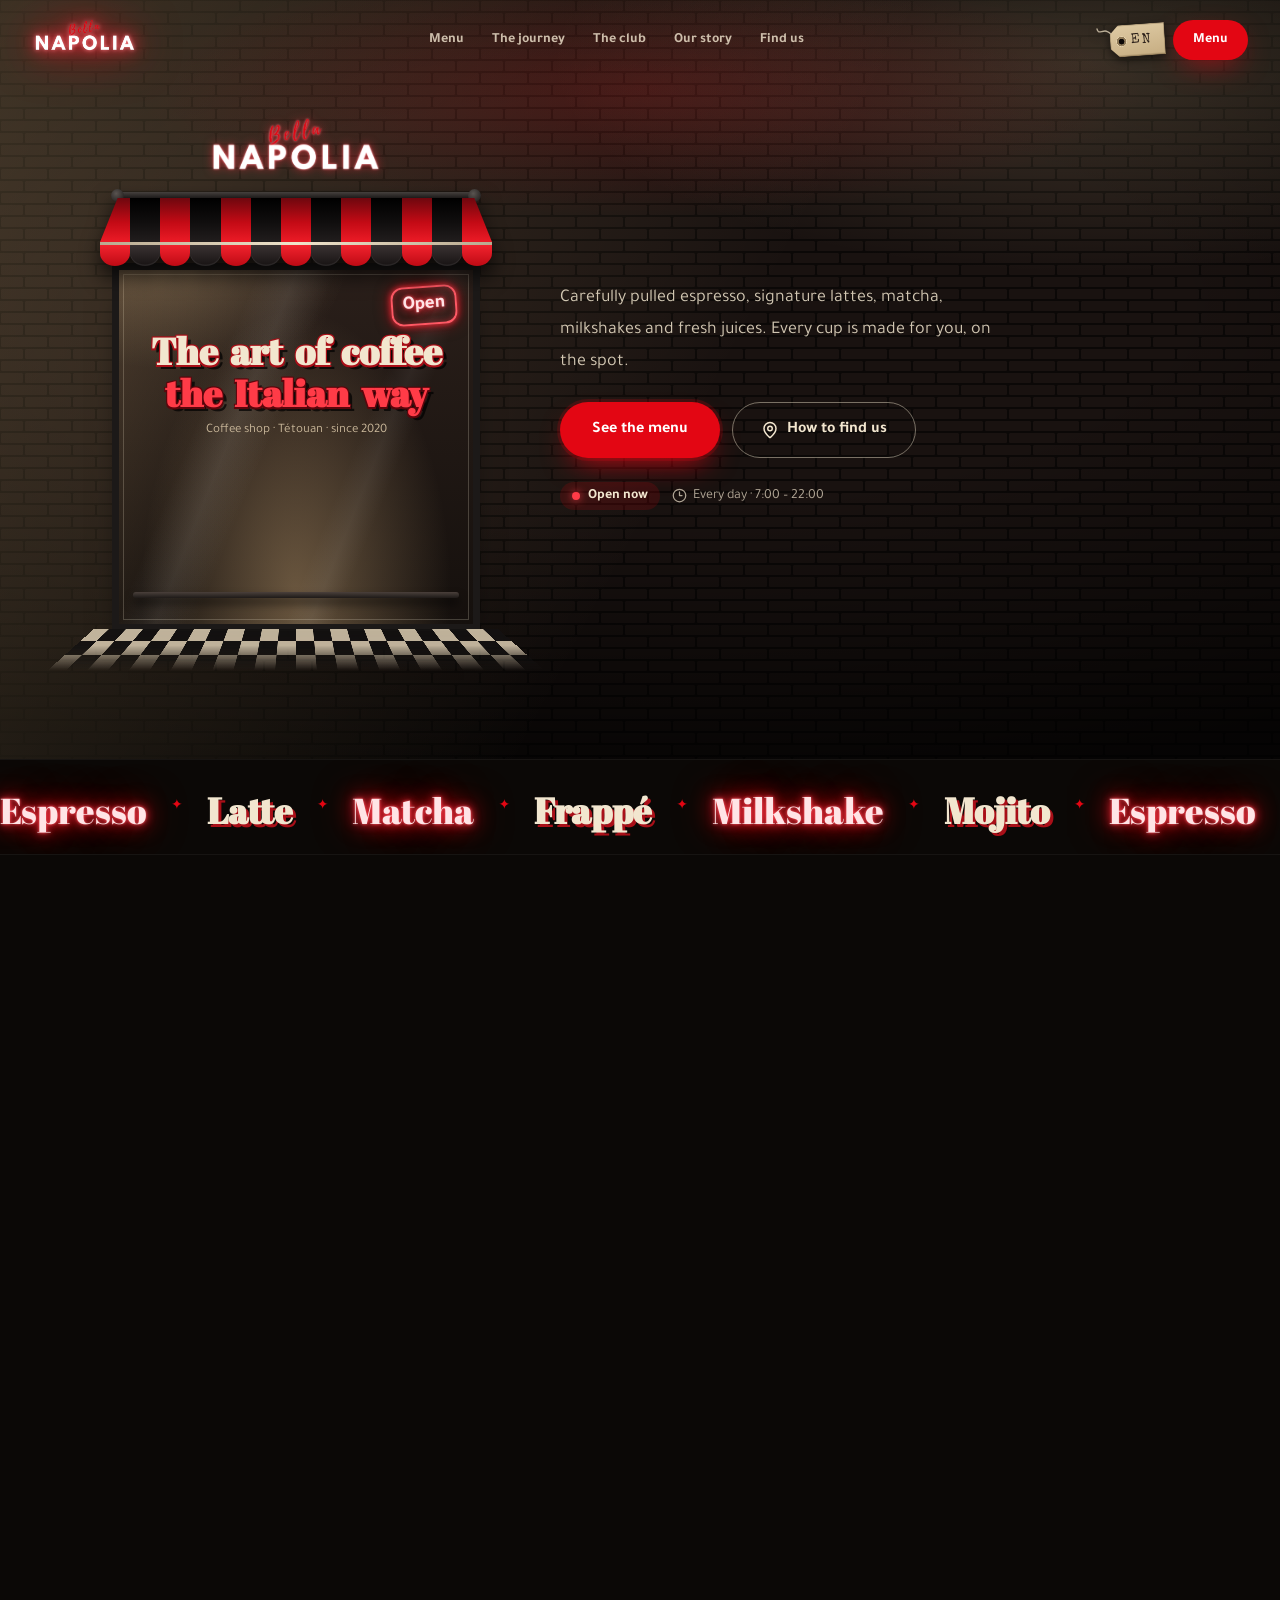
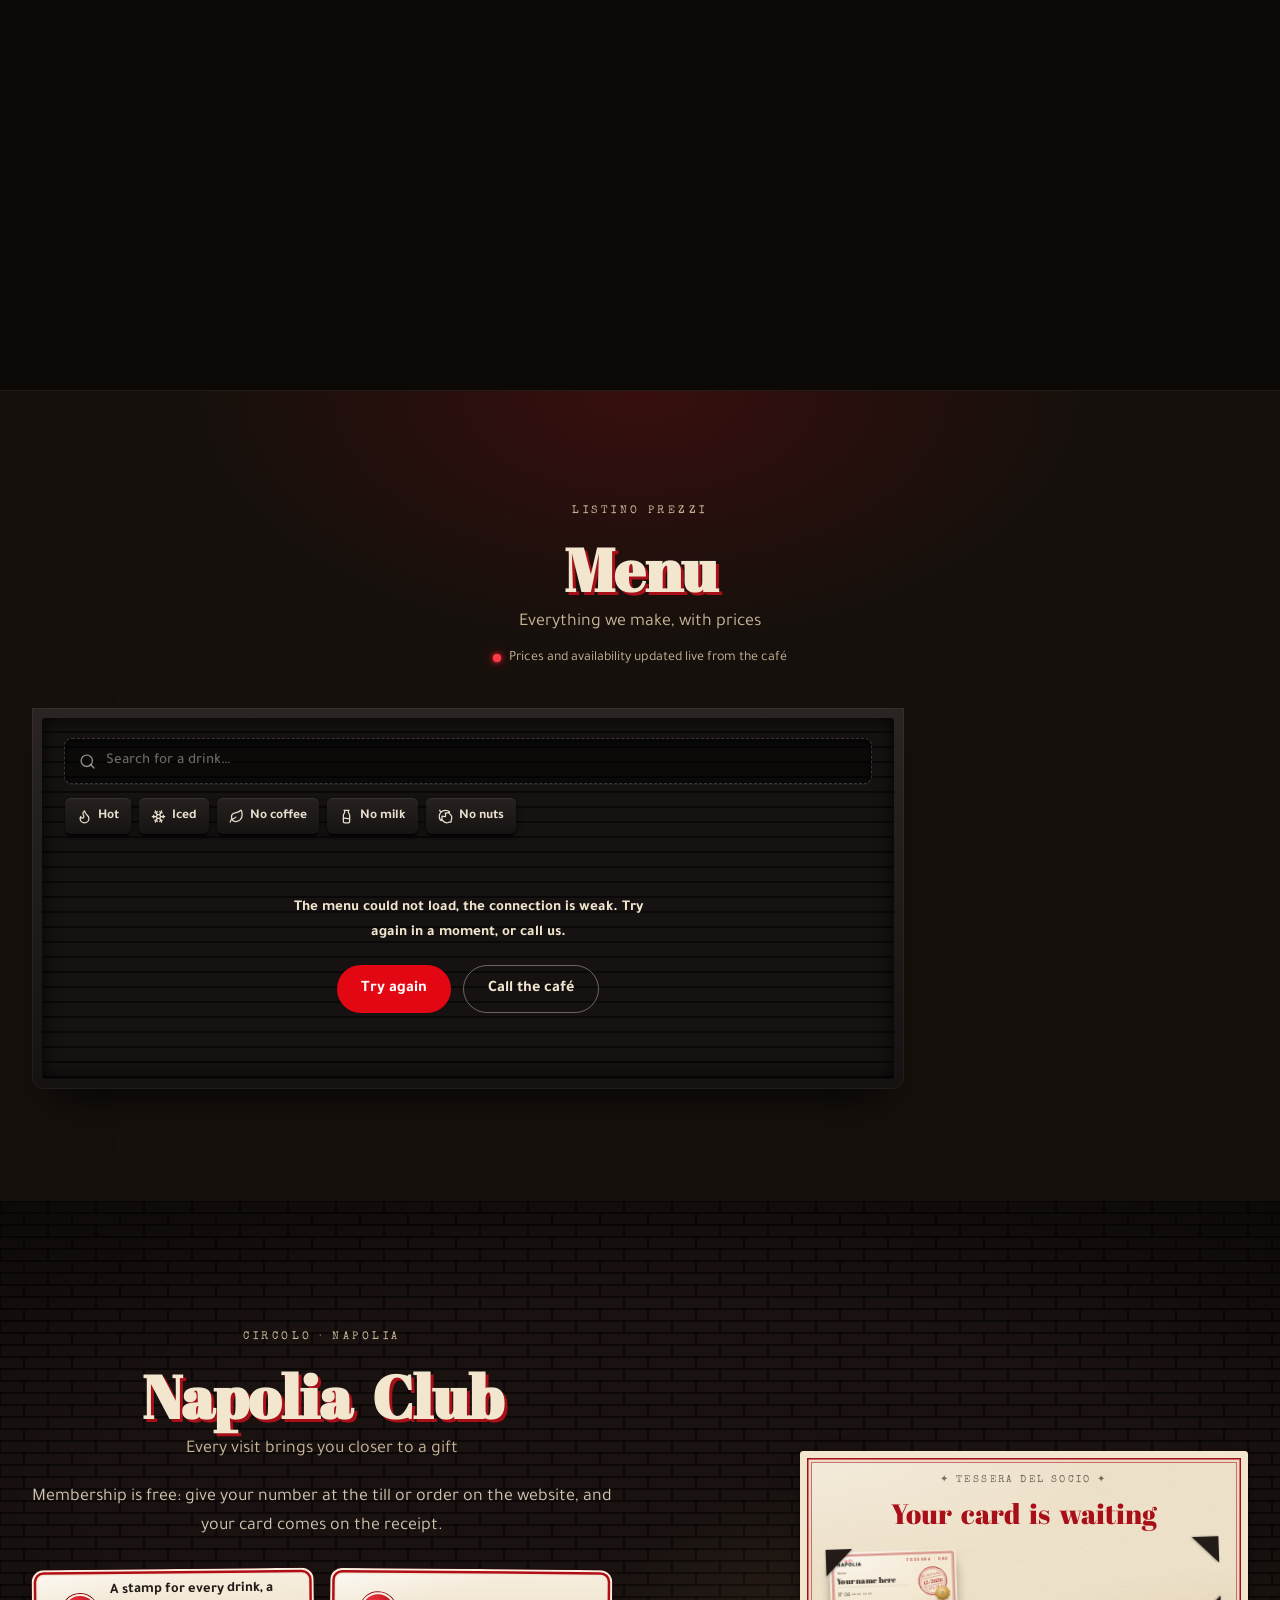
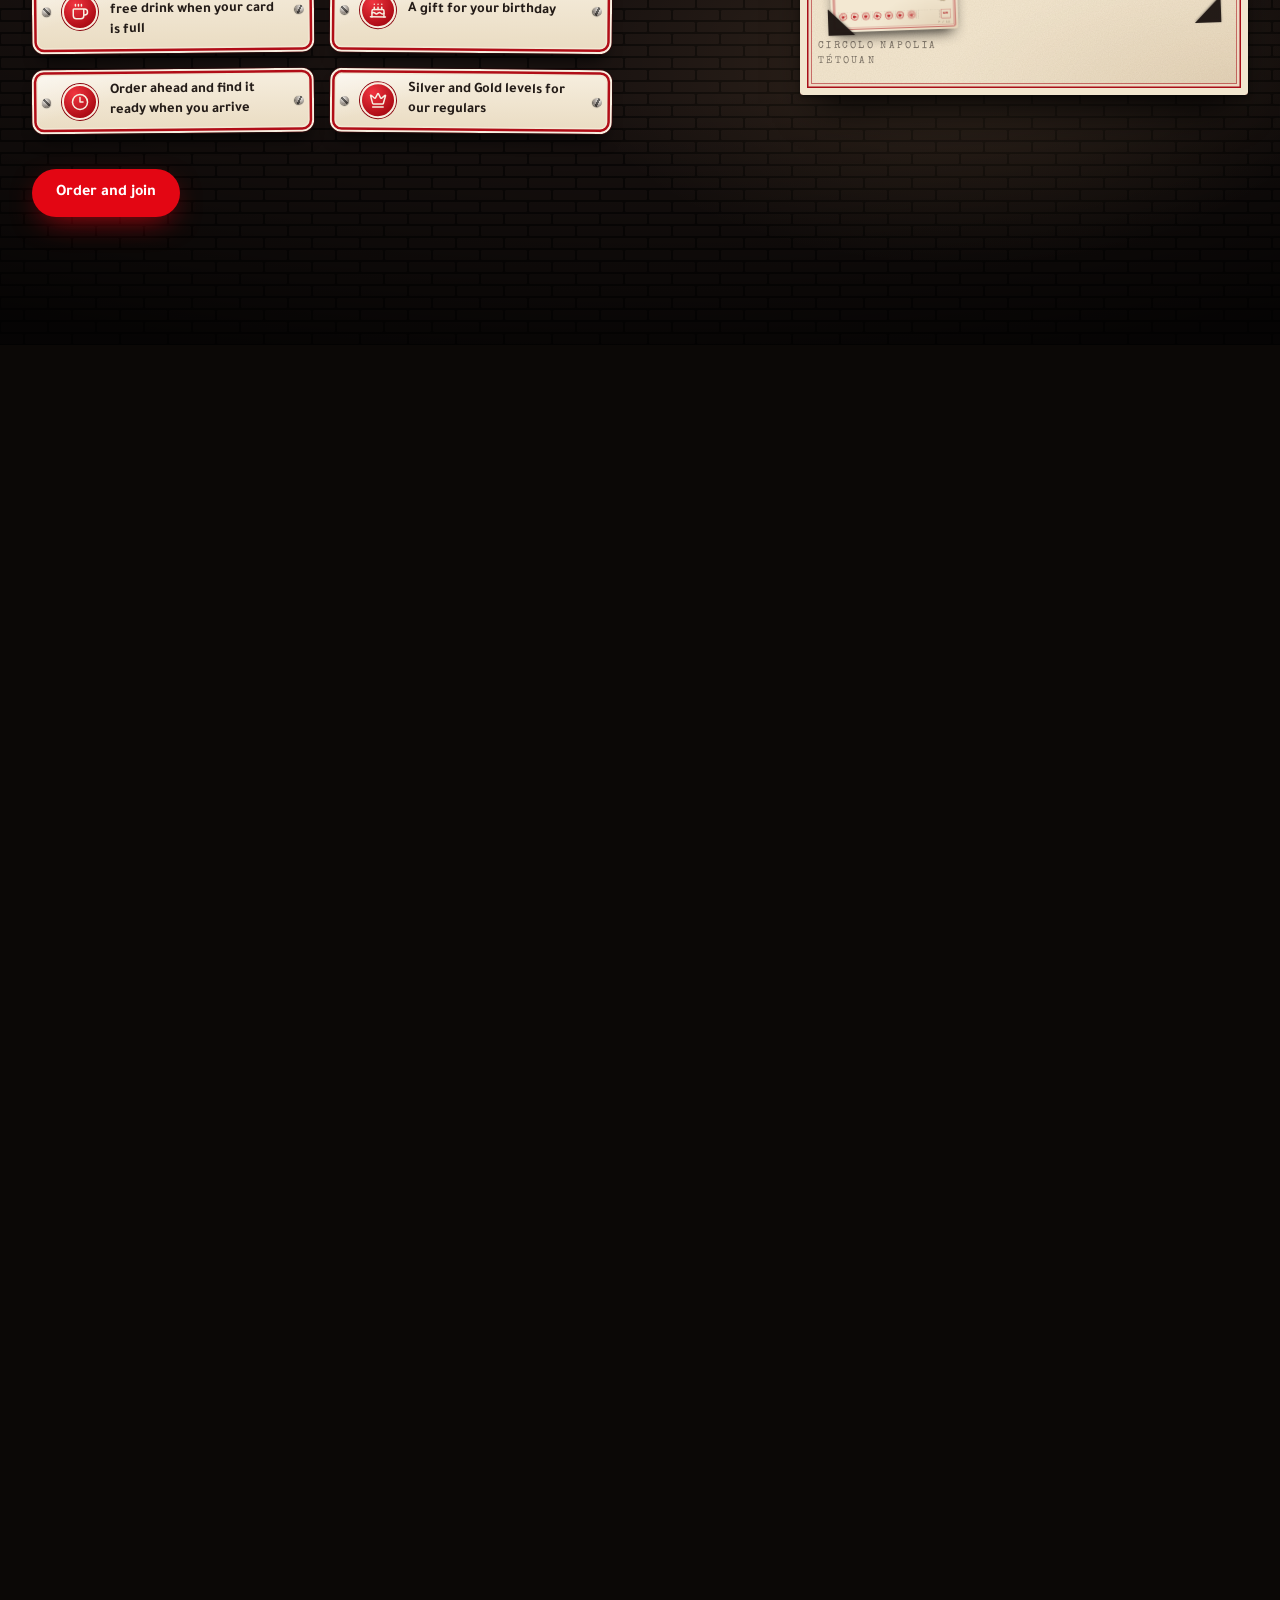
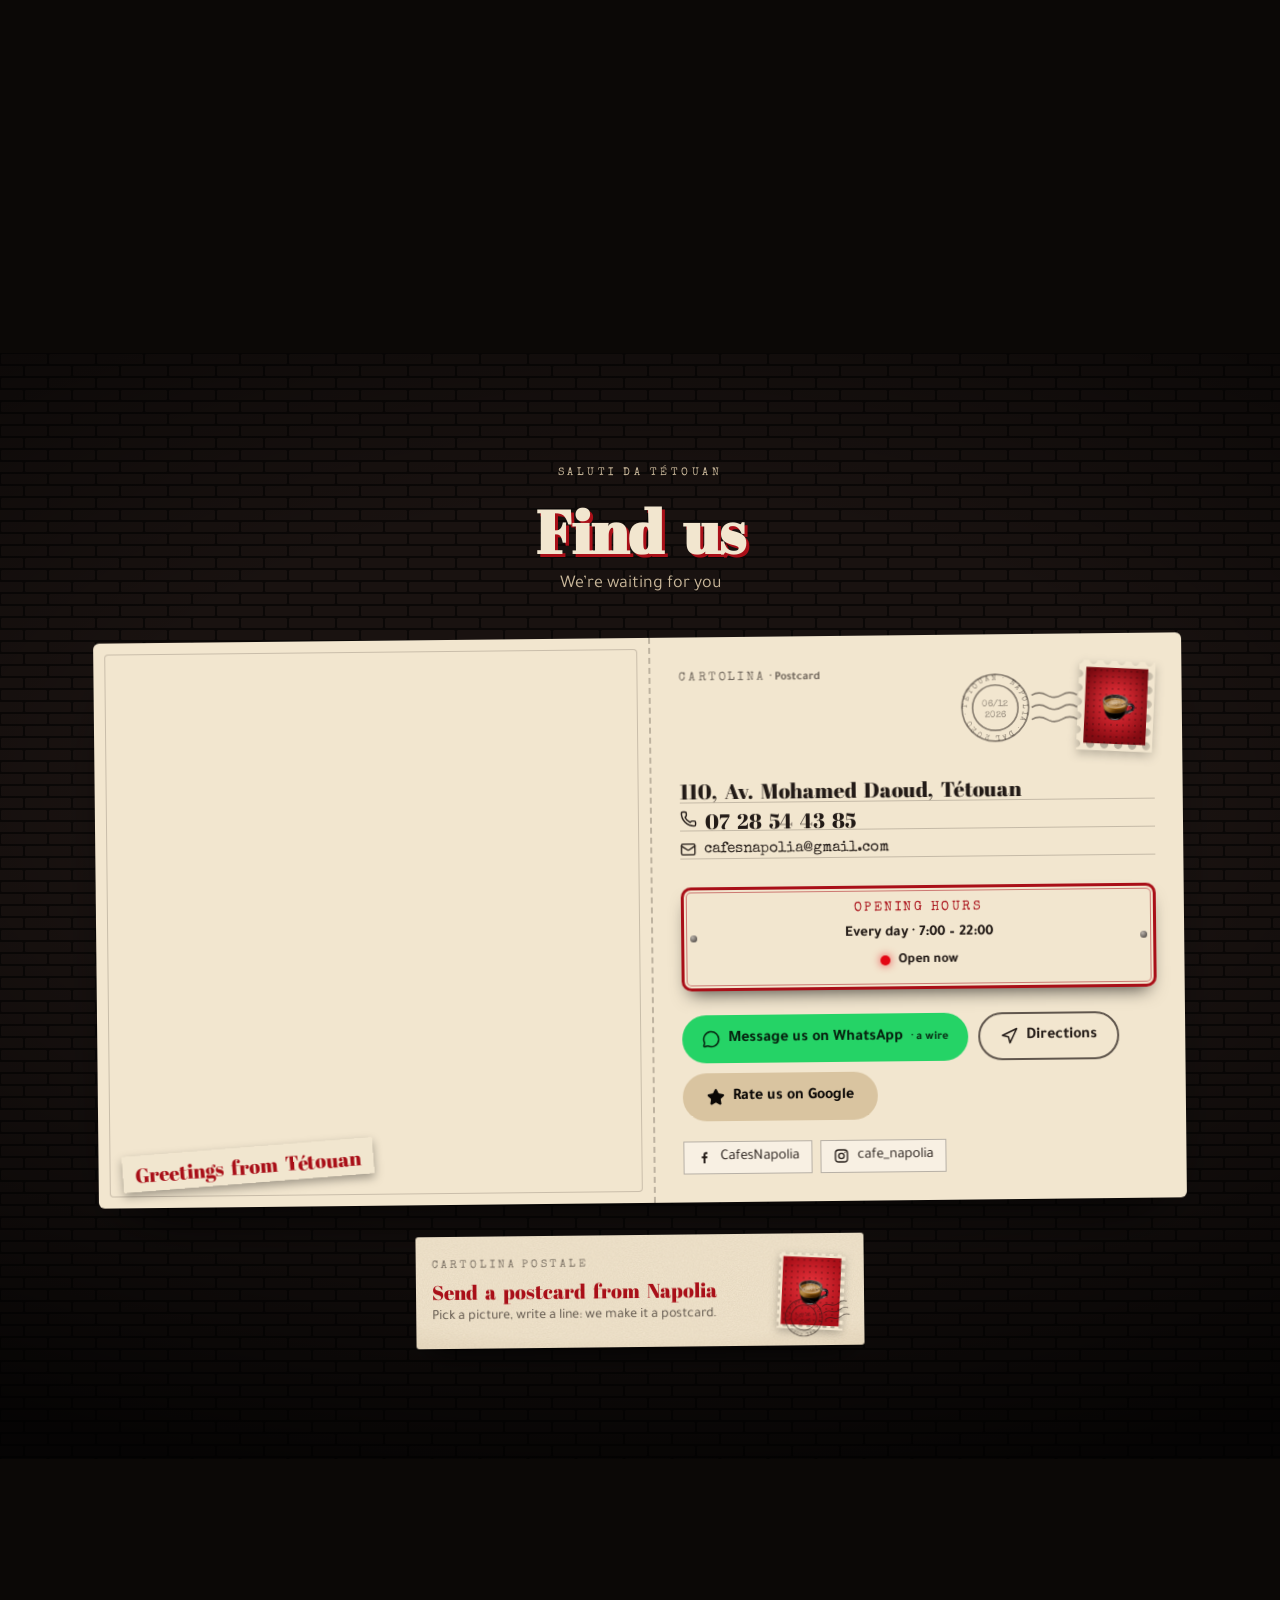
==== commit 84b9f6d3: "Publish website build" ====
--- a/index.html
+++ b/index.html
@@ -75,11 +75,11 @@
         "sameAs": ["https://www.facebook.com/CafesNapolia", "https://www.instagram.com/cafe_napolia/"]
       }
     </script>
-    <script type="module" crossorigin src="/assets/index-BqCjequv.js"></script>
-    <link rel="modulepreload" crossorigin href="/assets/i18n-DpO4qG71.js">
-    <link rel="modulepreload" crossorigin href="/assets/ui-Rw4GyNk1.js">
+    <script type="module" crossorigin src="/assets/index-CQ7FHv1c.js"></script>
+    <link rel="modulepreload" crossorigin href="/assets/i18n-BQqAeSSy.js">
+    <link rel="modulepreload" crossorigin href="/assets/ui-DUtUfWSb.js">
     <link rel="modulepreload" crossorigin href="/assets/supabaseConfig-3txsLbbu.js">
-    <link rel="preload" as="style" crossorigin href="/assets/index-C4WWh37o.css" data-css onload="this.onload=null;this.rel='stylesheet'"><noscript><link rel="stylesheet" crossorigin href="/assets/index-C4WWh37o.css"></noscript>
+    <link rel="preload" as="style" crossorigin href="/assets/index-D8hYT_tt.css" data-css onload="this.onload=null;this.rel='stylesheet'"><noscript><link rel="stylesheet" crossorigin href="/assets/index-D8hYT_tt.css"></noscript>
   </head>
   <body>
     <div id="root">
--- a/assets/index-D8hYT_tt.css
+++ b/assets/index-D8hYT_tt.css
@@ -0,0 +1 @@
+@font-face{font-family:Montserrat Variable;font-style:normal;font-display:swap;font-weight:100 900;src:url(/assets/montserrat-cyrillic-ext-wght-normal-CO5hGrJv.woff2)format("woff2-variations");unicode-range:U+460-52F,U+1C80-1C8A,U+20B4,U+2DE0-2DFF,U+A640-A69F,U+FE2E-FE2F}@font-face{font-family:Montserrat Variable;font-style:normal;font-display:swap;font-weight:100 900;src:url(/assets/montserrat-cyrillic-wght-normal-EAA9jha_.woff2)format("woff2-variations");unicode-range:U+301,U+400-45F,U+490-491,U+4B0-4B1,U+2116}@font-face{font-family:Montserrat Variable;font-style:normal;font-display:swap;font-weight:100 900;src:url(/assets/montserrat-vietnamese-wght-normal-k7S-YeeD.woff2)format("woff2-variations");unicode-range:U+102-103,U+110-111,U+128-129,U+168-169,U+1A0-1A1,U+1AF-1B0,U+300-301,U+303-304,U+308-309,U+323,U+329,U+1EA0-1EF9,U+20AB}@font-face{font-family:Montserrat Variable;font-style:normal;font-display:swap;font-weight:100 900;src:url(/assets/montserrat-latin-ext-wght-normal-BsZE-iaG.woff2)format("woff2-variations");unicode-range:U+100-2BA,U+2BD-2C5,U+2C7-2CC,U+2CE-2D7,U+2DD-2FF,U+304,U+308,U+329,U+1D00-1DBF,U+1E00-1E9F,U+1EF2-1EFF,U+2020,U+20A0-20AB,U+20AD-20C0,U+2113,U+2C60-2C7F,U+A720-A7FF}@font-face{font-family:Montserrat Variable;font-style:normal;font-display:swap;font-weight:100 900;src:url(/assets/montserrat-latin-wght-normal-l_AIctKy.woff2)format("woff2-variations");unicode-range:U+??,U+131,U+152-153,U+2BB-2BC,U+2C6,U+2DA,U+2DC,U+304,U+308,U+329,U+2000-206F,U+20AC,U+2122,U+2191,U+2193,U+2212,U+2215,U+FEFF,U+FFFD}@font-face{font-family:Tajawal;font-style:normal;font-display:swap;font-weight:400;src:url(/assets/tajawal-arabic-400-normal-CyCXRvzh.woff2)format("woff2"),url(/assets/tajawal-arabic-400-normal-DCQxawbB.woff)format("woff");unicode-range:U+6??,U+750-77F,U+870-88E,U+890-891,U+897-8E1,U+8E3-8FF,U+200C-200E,U+2010-2011,U+204F,U+2E41,U+FB50-FDFF,U+FE70-FE74,U+FE76-FEFC,U+102E0-102FB,U+10E60-10E7E,U+10EC2-10EC4,U+10EFC-10EFF,U+1EE00-1EE03,U+1EE05-1EE1F,U+1EE21-1EE22,U+1EE24,U+1EE27,U+1EE29-1EE32,U+1EE34-1EE37,U+1EE39,U+1EE3B,U+1EE42,U+1EE47,U+1EE49,U+1EE4B,U+1EE4D-1EE4F,U+1EE51-1EE52,U+1EE54,U+1EE57,U+1EE59,U+1EE5B,U+1EE5D,U+1EE5F,U+1EE61-1EE62,U+1EE64,U+1EE67-1EE6A,U+1EE6C-1EE72,U+1EE74-1EE77,U+1EE79-1EE7C,U+1EE7E,U+1EE80-1EE89,U+1EE8B-1EE9B,U+1EEA1-1EEA3,U+1EEA5-1EEA9,U+1EEAB-1EEBB,U+1EEF0-1EEF1}@font-face{font-family:Tajawal;font-style:normal;font-display:swap;font-weight:400;src:url(/assets/tajawal-latin-400-normal-BVNSOH3d.woff2)format("woff2"),url(/assets/tajawal-latin-400-normal-BdYcZznU.woff)format("woff");unicode-range:U+??,U+131,U+152-153,U+2BB-2BC,U+2C6,U+2DA,U+2DC,U+304,U+308,U+329,U+2000-206F,U+20AC,U+2122,U+2191,U+2193,U+2212,U+2215,U+FEFF,U+FFFD}@font-face{font-family:Tajawal;font-style:normal;font-display:swap;font-weight:500;src:url(/assets/tajawal-arabic-500-normal-BZ8ojJNu.woff2)format("woff2"),url(/assets/tajawal-arabic-500-normal-CbVEaYEW.woff)format("woff");unicode-range:U+6??,U+750-77F,U+870-88E,U+890-891,U+897-8E1,U+8E3-8FF,U+200C-200E,U+2010-2011,U+204F,U+2E41,U+FB50-FDFF,U+FE70-FE74,U+FE76-FEFC,U+102E0-102FB,U+10E60-10E7E,U+10EC2-10EC4,U+10EFC-10EFF,U+1EE00-1EE03,U+1EE05-1EE1F,U+1EE21-1EE22,U+1EE24,U+1EE27,U+1EE29-1EE32,U+1EE34-1EE37,U+1EE39,U+1EE3B,U+1EE42,U+1EE47,U+1EE49,U+1EE4B,U+1EE4D-1EE4F,U+1EE51-1EE52,U+1EE54,U+1EE57,U+1EE59,U+1EE5B,U+1EE5D,U+1EE5F,U+1EE61-1EE62,U+1EE64,U+1EE67-1EE6A,U+1EE6C-1EE72,U+1EE74-1EE77,U+1EE79-1EE7C,U+1EE7E,U+1EE80-1EE89,U+1EE8B-1EE9B,U+1EEA1-1EEA3,U+1EEA5-1EEA9,U+1EEAB-1EEBB,U+1EEF0-1EEF1}@font-face{font-family:Tajawal;font-style:normal;font-display:swap;font-weight:500;src:url(/assets/tajawal-latin-500-normal-CoYeBiSI.woff2)format("woff2"),url(/assets/tajawal-latin-500-normal-DU9v6xgj.woff)format("woff");unicode-range:U+??,U+131,U+152-153,U+2BB-2BC,U+2C6,U+2DA,U+2DC,U+304,U+308,U+329,U+2000-206F,U+20AC,U+2122,U+2191,U+2193,U+2212,U+2215,U+FEFF,U+FFFD}@font-face{font-family:Tajawal;font-style:normal;font-display:swap;font-weight:700;src:url(/assets/tajawal-arabic-700-normal-D2-eand5.woff2)format("woff2"),url(/assets/tajawal-arabic-700-normal-9L7Zusdl.woff)format("woff");unicode-range:U+6??,U+750-77F,U+870-88E,U+890-891,U+897-8E1,U+8E3-8FF,U+200C-200E,U+2010-2011,U+204F,U+2E41,U+FB50-FDFF,U+FE70-FE74,U+FE76-FEFC,U+102E0-102FB,U+10E60-10E7E,U+10EC2-10EC4,U+10EFC-10EFF,U+1EE00-1EE03,U+1EE05-1EE1F,U+1EE21-1EE22,U+1EE24,U+1EE27,U+1EE29-1EE32,U+1EE34-1EE37,U+1EE39,U+1EE3B,U+1EE42,U+1EE47,U+1EE49,U+1EE4B,U+1EE4D-1EE4F,U+1EE51-1EE52,U+1EE54,U+1EE57,U+1EE59,U+1EE5B,U+1EE5D,U+1EE5F,U+1EE61-1EE62,U+1EE64,U+1EE67-1EE6A,U+1EE6C-1EE72,U+1EE74-1EE77,U+1EE79-1EE7C,U+1EE7E,U+1EE80-1EE89,U+1EE8B-1EE9B,U+1EEA1-1EEA3,U+1EEA5-1EEA9,U+1EEAB-1EEBB,U+1EEF0-1EEF1}@font-face{font-family:Tajawal;font-style:normal;font-display:swap;font-weight:700;src:url(/assets/tajawal-latin-700-normal-BypgxfGb.woff2)format("woff2"),url(/assets/tajawal-latin-700-normal-CV3bxpHe.woff)format("woff");unicode-range:U+??,U+131,U+152-153,U+2BB-2BC,U+2C6,U+2DA,U+2DC,U+304,U+308,U+329,U+2000-206F,U+20AC,U+2122,U+2191,U+2193,U+2212,U+2215,U+FEFF,U+FFFD}@font-face{font-family:Tajawal;font-style:normal;font-display:swap;font-weight:800;src:url(/assets/tajawal-arabic-800-normal-TQp-UTiE.woff2)format("woff2"),url(/assets/tajawal-arabic-800-normal-Bp_4IW2m.woff)format("woff");unicode-range:U+6??,U+750-77F,U+870-88E,U+890-891,U+897-8E1,U+8E3-8FF,U+200C-200E,U+2010-2011,U+204F,U+2E41,U+FB50-FDFF,U+FE70-FE74,U+FE76-FEFC,U+102E0-102FB,U+10E60-10E7E,U+10EC2-10EC4,U+10EFC-10EFF,U+1EE00-1EE03,U+1EE05-1EE1F,U+1EE21-1EE22,U+1EE24,U+1EE27,U+1EE29-1EE32,U+1EE34-1EE37,U+1EE39,U+1EE3B,U+1EE42,U+1EE47,U+1EE49,U+1EE4B,U+1EE4D-1EE4F,U+1EE51-1EE52,U+1EE54,U+1EE57,U+1EE59,U+1EE5B,U+1EE5D,U+1EE5F,U+1EE61-1EE62,U+1EE64,U+1EE67-1EE6A,U+1EE6C-1EE72,U+1EE74-1EE77,U+1EE79-1EE7C,U+1EE7E,U+1EE80-1EE89,U+1EE8B-1EE9B,U+1EEA1-1EEA3,U+1EEA5-1EEA9,U+1EEAB-1EEBB,U+1EEF0-1EEF1}@font-face{font-family:Tajawal;font-style:normal;font-display:swap;font-weight:800;src:url(/assets/tajawal-latin-800-normal-CmI34b-g.woff2)format("woff2"),url(/assets/tajawal-latin-800-normal-Dm5jVIIh.woff)format("woff");unicode-range:U+??,U+131,U+152-153,U+2BB-2BC,U+2C6,U+2DA,U+2DC,U+304,U+308,U+329,U+2000-206F,U+20AC,U+2122,U+2191,U+2193,U+2212,U+2215,U+FEFF,U+FFFD}@font-face{font-family:Aref Ruqaa;font-style:normal;font-display:swap;font-weight:700;src:url(/assets/aref-ruqaa-arabic-700-normal-D30apH1C.woff2)format("woff2"),url(/assets/aref-ruqaa-arabic-700-normal-DLleZ2O-.woff)format("woff")}@font-face{font-family:Abril Fatface;font-style:normal;font-display:swap;font-weight:400;src:url(/assets/abril-fatface-latin-400-normal-utNZUC9m.woff2)format("woff2"),url(/assets/abril-fatface-latin-400-normal-CSRW-xuf.woff)format("woff")}@font-face{font-family:Special Elite;font-style:normal;font-display:swap;font-weight:400;src:url(/assets/special-elite-latin-400-normal-YjDd9tmf.woff2)format("woff2"),url(/assets/special-elite-latin-400-normal-BtSRmyJ6.woff)format("woff")}@layer properties{@supports (((-webkit-hyphens:none)) and (not (margin-trim:inline))) or ((-moz-orient:inline) and (not (color:rgb(from red r g b)))){*,:before,:after,::backdrop{--tw-translate-x:0;--tw-translate-y:0;--tw-translate-z:0;--tw-scale-x:1;--tw-scale-y:1;--tw-scale-z:1;--tw-rotate-x:initial;--tw-rotate-y:initial;--tw-rotate-z:initial;--tw-skew-x:initial;--tw-skew-y:initial;--tw-pan-x:initial;--tw-pan-y:initial;--tw-pinch-zoom:initial;--tw-scroll-snap-strictness:proximity;--tw-space-y-reverse:0;--tw-divide-y-reverse:0;--tw-border-style:solid;--tw-gradient-position:initial;--tw-gradient-from:#0000;--tw-gradient-via:#0000;--tw-gradient-to:#0000;--tw-gradient-stops:initial;--tw-gradient-via-stops:initial;--tw-gradient-from-position:0%;--tw-gradient-via-position:50%;--tw-gradient-to-position:100%;--tw-leading:initial;--tw-font-weight:initial;--tw-tracking:initial;--tw-ordinal:initial;--tw-slashed-zero:initial;--tw-numeric-figure:initial;--tw-numeric-spacing:initial;--tw-numeric-fraction:initial;--tw-shadow:0 0 #0000;--tw-shadow-color:initial;--tw-shadow-alpha:100%;--tw-inset-shadow:0 0 #0000;--tw-inset-shadow-color:initial;--tw-inset-shadow-alpha:100%;--tw-ring-color:initial;--tw-ring-shadow:0 0 #0000;--tw-inset-ring-color:initial;--tw-inset-ring-shadow:0 0 #0000;--tw-ring-inset:initial;--tw-ring-offset-width:0px;--tw-ring-offset-color:#fff;--tw-ring-offset-shadow:0 0 #0000;--tw-blur:initial;--tw-brightness:initial;--tw-contrast:initial;--tw-grayscale:initial;--tw-hue-rotate:initial;--tw-invert:initial;--tw-opacity:initial;--tw-saturate:initial;--tw-sepia:initial;--tw-drop-shadow:initial;--tw-drop-shadow-color:initial;--tw-drop-shadow-alpha:100%;--tw-drop-shadow-size:initial;--tw-backdrop-blur:initial;--tw-backdrop-brightness:initial;--tw-backdrop-contrast:initial;--tw-backdrop-grayscale:initial;--tw-backdrop-hue-rotate:initial;--tw-backdrop-invert:initial;--tw-backdrop-opacity:initial;--tw-backdrop-saturate:initial;--tw-backdrop-sepia:initial;--tw-duration:initial;--tw-ease:initial}}}@layer theme{:root,:host{--font-sans:-apple-system, BlinkMacSystemFont, "Segoe UI", Roboto, "Helvetica Neue", "Noto Sans", Arial, sans-serif, "Apple Color Emoji", "Segoe UI Emoji", "Segoe UI Symbol", "Noto Color Emoji";--font-mono:ui-monospace, SFMono-Regular, Menlo, Monaco, Consolas, "Liberation Mono", "Courier New", monospace;--color-black:#000;--color-white:#fff;--spacing:.25rem;--container-xs:20rem;--container-sm:24rem;--container-md:28rem;--container-lg:32rem;--container-xl:36rem;--container-2xl:42rem;--container-4xl:56rem;--container-6xl:72rem;--container-7xl:80rem;--text-xs:.75rem;--text-xs--line-height:calc(1 / .75);--text-sm:.875rem;--text-sm--line-height:calc(1.25 / .875);--text-base:1rem;--text-base--line-height:calc(1.5 / 1);--text-lg:1.125rem;--text-lg--line-height:calc(1.75 / 1.125);--text-xl:1.25rem;--text-xl--line-height:calc(1.75 / 1.25);--text-2xl:1.5rem;--text-2xl--line-height:calc(2 / 1.5);--text-3xl:1.875rem;--text-3xl--line-height:calc(2.25 / 1.875);--text-4xl:2.25rem;--text-4xl--line-height:calc(2.5 / 2.25);--text-5xl:3rem;--text-5xl--line-height:1;--text-6xl:3.75rem;--text-6xl--line-height:1;--font-weight-normal:400;--font-weight-semibold:600;--font-weight-bold:700;--font-weight-extrabold:800;--tracking-tight:-.025em;--tracking-normal:0em;--leading-tight:1.25;--leading-snug:1.375;--leading-relaxed:1.625;--radius-sm:.25rem;--radius-md:.375rem;--radius-lg:.5rem;--radius-xl:.75rem;--radius-2xl:1rem;--ease-in:cubic-bezier(.4, 0, 1, 1);--ease-out:cubic-bezier(0, 0, .2, 1);--animate-spin:spin 1s linear infinite;--animate-pulse:pulse 2s cubic-bezier(.4, 0, .6, 1) infinite;--blur-sm:8px;--blur-xl:24px;--default-transition-duration:.15s;--default-transition-timing-function:cubic-bezier(.4, 0, .2, 1);--default-font-family:var(--font-sans);--default-mono-font-family:var(--font-mono);--color-night:#0b0806;--color-roast:#16100c;--color-bean:#24180f;--color-crema:#f3e6d3;--color-mute:#a8988a;--color-brand:#e30613;--color-brand-2:#ff3b45;--color-gold:#d9c4a0;--color-paper:#f2e6cf;--color-paper-2:#c9b79a;--color-ink:#231b17;--color-neon:#ff3b47;--font-display:"Montserrat Variable", "Tajawal", system-ui, sans-serif;--font-body:"Tajawal", "Montserrat Variable", system-ui, sans-serif;--font-sign:"Aref Ruqaa", "Abril Fatface", "Tajawal", serif;--font-price:"Abril Fatface", "Montserrat Variable", serif;--font-type:"Special Elite", ui-monospace, monospace}}@layer base{*,:after,:before,::backdrop{box-sizing:border-box;border:0 solid;margin:0;padding:0}::file-selector-button{box-sizing:border-box;border:0 solid;margin:0;padding:0}html,:host{-webkit-text-size-adjust:100%;tab-size:4;line-height:1.5;font-family:var(--default-font-family,-apple-system, BlinkMacSystemFont, "Segoe UI", Roboto, "Helvetica Neue", "Noto Sans", Arial, sans-serif, "Apple Color Emoji", "Segoe UI Emoji", "Segoe UI Symbol", "Noto Color Emoji");font-feature-settings:var(--default-font-feature-settings,normal);font-variation-settings:var(--default-font-variation-settings,normal);-webkit-tap-highlight-color:transparent}hr{height:0;color:inherit;border-top-width:1px}abbr:where([title]){-webkit-text-decoration:underline dotted;text-decoration:underline dotted}h1,h2,h3,h4,h5,h6{font-size:inherit;font-weight:inherit}a{color:inherit;-webkit-text-decoration:inherit;-webkit-text-decoration:inherit;-webkit-text-decoration:inherit;-webkit-text-decoration:inherit;text-decoration:inherit}b,strong{font-weight:bolder}code,kbd,samp,pre{font-family:var(--default-mono-font-family,ui-monospace, SFMono-Regular, Menlo, Monaco, Consolas, "Liberation Mono", "Courier New", monospace);font-feature-settings:var(--default-mono-font-feature-settings,normal);font-variation-settings:var(--default-mono-font-variation-settings,normal);font-size:1em}small{font-size:80%}sub,sup{vertical-align:baseline;font-size:75%;line-height:0;position:relative}sub{bottom:-.25em}sup{top:-.5em}table{text-indent:0;border-color:inherit;border-collapse:collapse}:-moz-focusring:where(:not(iframe)){outline:auto}progress{vertical-align:baseline}summary{display:list-item}ol,ul,menu{list-style:none}img,svg,video,canvas,audio,iframe,embed,object{vertical-align:middle;display:block}img,video{max-width:100%;height:auto}button,input,select,optgroup,textarea{font:inherit;font-feature-settings:inherit;font-variation-settings:inherit;letter-spacing:inherit;color:inherit;opacity:1;background-color:#0000;border-radius:0}::file-selector-button{font:inherit;font-feature-settings:inherit;font-variation-settings:inherit;letter-spacing:inherit;color:inherit;opacity:1;background-color:#0000;border-radius:0}:where(select:is([multiple],[size])) optgroup{font-weight:bolder}:where(select:is([multiple],[size])) optgroup option{padding-inline-start:20px}::file-selector-button{margin-inline-end:4px}::placeholder{opacity:1}@supports (not ((-webkit-appearance:-apple-pay-button))) or (contain-intrinsic-size:1px){::placeholder{color:currentColor}@supports (color:color-mix(in lab, red, red)){::placeholder{color:color-mix(in oklab, currentcolor 50%, transparent)}}}textarea{resize:vertical}::-webkit-search-decoration{-webkit-appearance:none}::-webkit-date-and-time-value{min-height:1lh;text-align:inherit}::-webkit-datetime-edit{display:inline-flex}::-webkit-datetime-edit-fields-wrapper{padding:0}::-webkit-datetime-edit{padding-block:0}::-webkit-datetime-edit-year-field{padding-block:0}::-webkit-datetime-edit-month-field{padding-block:0}::-webkit-datetime-edit-day-field{padding-block:0}::-webkit-datetime-edit-hour-field{padding-block:0}::-webkit-datetime-edit-minute-field{padding-block:0}::-webkit-datetime-edit-second-field{padding-block:0}::-webkit-datetime-edit-millisecond-field{padding-block:0}::-webkit-datetime-edit-meridiem-field{padding-block:0}::-webkit-calendar-picker-indicator{line-height:1}:-moz-ui-invalid{box-shadow:none}button,input:where([type=button],[type=reset],[type=submit]){appearance:button}::file-selector-button{appearance:button}::-webkit-inner-spin-button{height:auto}::-webkit-outer-spin-button{height:auto}[hidden]:where(:not([hidden=until-found])){display:none!important}button:not(:disabled),[role=button]:not([aria-disabled=true]){cursor:pointer}}@layer components{.brick{background-color:#0b0807;background-image:url("data:image/svg+xml,%3Csvg xmlns='http://www.w3.org/2000/svg' width='48' height='24'%3E%3Crect width='48' height='24' fill='%230B0807'/%3E%3Cg fill='%23191210'%3E%3Crect x='1' y='1' width='46' height='10' rx='1.5'/%3E%3Crect x='-23' y='13' width='46' height='10' rx='1.5'/%3E%3Crect x='25' y='13' width='46' height='10' rx='1.5'/%3E%3C/g%3E%3C/svg%3E");background-size:48px 24px}.vignette:before{content:"";pointer-events:none;background:radial-gradient(120% 75% at 50% 40%,#0000 35%,#000000c7 85%);position:absolute;inset:0}.sign-title{font-family:var(--font-sign);color:var(--color-paper);text-shadow:3px 3px #a90f18;font-weight:700}.neon-text{color:#ffe4e6;text-shadow:0 0 3px #ff5a66,0 0 10px #ff2d3d,0 0 22px #e30613,0 0 40px #e3061399}.neon-tube{color:#ffe4e6;text-shadow:0 0 3px #ff5a66,0 0 9px #ff2d3d,0 0 18px #e30613;border:2px solid #ff5a66;border-radius:12px;display:inline-block;box-shadow:0 0 6px #ff2d3d,0 0 16px #e306138c,inset 0 0 7px #ff2d3d80}.neon-tube.is-off{color:#6f6461;text-shadow:none;box-shadow:none;border-color:#5a4f4c}.neon-logo{filter:drop-shadow(0 0 2px #ff8088)drop-shadow(0 0 8px #ff2d3df2)drop-shadow(0 0 22px #e30613b3)}.neon-logo.is-off{filter:brightness(.42)saturate(.3)contrast(1.1)}@keyframes neon-on{0%{opacity:.12}7%{opacity:1}10%{opacity:.25}17%{opacity:1}20%{opacity:.45}30%,to{opacity:1}}.neon-on{animation:1.5s ease-out both neon-on}.awning{z-index:6;filter:drop-shadow(0 12px 10px #000000b3);position:relative}.awning-rod{background:linear-gradient(#45403d,#161414);border-radius:4px;height:7px;margin:0 4%;position:relative;box-shadow:0 2px 4px #000000b3}.awning-rod:before,.awning-rod:after{content:"";background:radial-gradient(circle at 40% 35%,#5a5450,#171515);border-radius:50%;width:13px;height:13px;position:absolute;top:-3px}.awning-rod:before{left:-5px}.awning-rod:after{right:-5px}.awning-slope{clip-path:polygon(4.5% 0,95.5% 0,100% 100%,0 100%);height:44px;margin-top:-1px;display:flex;position:relative}.awning-slope i,.awning-flaps i{flex:1}.awning-slope i.r{background:linear-gradient(#6e070e,#c30a15 55%,#ec1b26)}.awning-slope i.b{background:linear-gradient(#000,#100e0e 55%,#211d1d)}.awning-slope.is-lit:after{content:"";mix-blend-mode:screen;background:radial-gradient(48% 120% at 50% -20%,#ff46506b,#0000 70%);position:absolute;inset:0}.awning-pipe{background:linear-gradient(90deg,#b9aa90,#efe3cb 50%,#b9aa90);height:3px}.awning-flaps{height:21px;display:flex}.awning-flaps i{border-radius:0 0 50% 50%/0 0 62% 62%}.awning-flaps i.r{background:linear-gradient(#f2232e,#be0a14)}.awning-flaps i.b{background:linear-gradient(#3a3232,#171313);box-shadow:inset 0 -1.5px #ffffff12}.shop-window{outline-offset:-12px;background:radial-gradient(at 50% 92%,#ffc48252,#0000 62%),linear-gradient(#1a1311,#0e0a09);border:7px solid #1c1918;outline:1px solid #f2e6cf38;position:relative;overflow:hidden;box-shadow:0 20px 30px -16px #000000e6}.shop-window:after{content:"";pointer-events:none;background:linear-gradient(112deg,#0000 28%,#ffffff14 36%,#0000 44% 62%,#ffffff0d 67%,#0000 72%);position:absolute;inset:0}.brick.is-day{background-color:#1d1512}.is-day .sun-wall{pointer-events:none;background:linear-gradient(118deg,#ffd69633,#0000 55%),radial-gradient(60% 40% at 85% 8%,#ffe1aa29,#0000 70%);position:absolute;inset:0}.is-day .neon-logo:not(.is-off){filter:drop-shadow(0 0 1px #ff8088)drop-shadow(0 0 5px #ff2d3d8c)}.is-day .shop-window{background:radial-gradient(at 50% 92%,#ffd2965c,#0000 62%),linear-gradient(#2a1f1a,#15100d)}.is-day .sun{pointer-events:none;background:linear-gradient(115deg,#ffd69629,#0000 45%),radial-gradient(70% 40% at 15% 0,#ffdca02e,#0000 70%);position:absolute;inset:0}.painted{font-family:var(--font-sign);color:var(--color-paper);text-shadow:1.5px 1.5px #a90f18,-1px -1px #a90f18,1.5px -1px #a90f18,-1px 1.5px #a90f18,4px 4px #000000b3;font-weight:700}.painted-red{color:#ff3b47;text-shadow:1.5px 1.5px #5c060c,-1px -1px #5c060c,1.5px -1px #5c060c,-1px 1.5px #5c060c,4px 4px #000000b3}.shelf{background:linear-gradient(#4a403b,#1e1a18);border-radius:3px;height:6px;box-shadow:0 6px 10px #0009}.shutter{z-index:8;background:linear-gradient(#0000004d,#0000 25%,#00000059),repeating-linear-gradient(#76706b 0 9px,#45403d 9px 11px,#8e8782 11px 12px);position:absolute;inset:0}.shutter:after{content:"";background:linear-gradient(#24211f,#5a5450);border-radius:5px;width:74px;height:9px;margin-left:-37px;position:absolute;bottom:16px;left:50%;box-shadow:0 2px 3px #00000080}.rain-glass{z-index:9;pointer-events:none;opacity:.9;background-image:radial-gradient(circle at 38% 34%,#ffffffd9 0 .7px,#ffffff24 1.3px,#0000004d 2.3px,#0000 3px),radial-gradient(circle at 38% 34%,#ffffffbf 0 1px,#ffffff1f 2px,#00000052 3.6px,#0000 4.4px),radial-gradient(circle at 38% 34%,#fff9 0 .5px,#ffffff1a 1px,#00000038 1.7px,#0000 2.2px),radial-gradient(circle at 38% 34%,#ffffffb3 0 .6px,#ffffff1f 1.2px,#00000040 2px,#0000 2.6px),radial-gradient(circle at 38% 34%,#fffc 0 1.4px,#ffffff1f 2.6px,#00000057 4.4px,#0000 5.4px);background-position:7px 11px,53px 41px,19px 29px,31px 3px,90px 70px;background-size:61px 73px,107px 97px,37px 47px,83px 59px,131px 113px;position:absolute;inset:0}.rain-glass:after{content:"";background:repeating-linear-gradient(90deg,#0000 0 47px,#ffffff21 47px 48.4px,#0000 48.4px 121px),repeating-linear-gradient(90deg,#0000 0 88px,#ffffff17 88px 89px,#0000 89px 173px);position:absolute;inset:0;-webkit-mask:repeating-linear-gradient(#0000 0 30px,#000 70px,#0000 118px);mask:repeating-linear-gradient(#0000 0 30px,#000 70px,#0000 118px)}@keyframes rain-fall{0%{transform:translate(0)}to{transform:translate(-40px,220px)}}.rain-street{pointer-events:none;position:absolute;inset:0;overflow:hidden}.rain-street:before{content:"";will-change:transform;background:repeating-linear-gradient(104deg,#0000 0 17px,#cdd7eb13 17px 18px,#0000 18px 39px) 0 0/120px 220px;animation:.7s linear infinite rain-fall;position:absolute;inset:-220px -40px 0 0}.wet-floor{pointer-events:none;background:radial-gradient(46% 85% at 50% 0,#ff2d3d6b,#0000 72%),linear-gradient(#ffffff0f,#0000);height:50px;margin-top:-50px;position:relative}@keyframes steam-rise{0%{opacity:0;transform:translateY(6px)scaleX(.8)}25%{opacity:.75}to{opacity:0;transform:translateY(-34px)scaleX(1.4)}}.steam{pointer-events:none;gap:5px;display:flex;position:absolute}.steam i{filter:blur(3px);background:radial-gradient(#ffffffb8,#0000 70%);border-radius:50%;width:11px;height:30px;animation:3.2s ease-out infinite steam-rise;display:block}.steam i:nth-child(2){animation-delay:1.1s}.steam i:nth-child(3){animation-delay:2.2s}.checker{background:conic-gradient(#d6c7ad 0 25%, #121010 0 50%, #d6c7ad 0 75%, #121010 0) 50% 0 / 14px 14px;opacity:.85}.checker-floor{background:conic-gradient(#d6c7ad 0 25%, #121010 0 50%, #d6c7ad 0 75%, #121010 0) 50% 0 / 34px 34px;transform-origin:top;opacity:.88;height:50px;transform:perspective(200px)rotateX(48deg);-webkit-mask:linear-gradient(#000 45%,#0000);mask:linear-gradient(#000 45%,#0000)}.paper{color:#231b17;background:#f2e6cf}.paper-note{color:#2b1f19;background:#f3ebda;position:relative;box-shadow:0 12px 20px #00000080}.paper-note:before,.paper-note:after{content:"";background:#e8ddc0d1;width:64px;height:22px;position:absolute;top:-9px;box-shadow:0 1px 2px #00000040}.paper-note:before{left:-16px;transform:rotate(-30deg)}.paper-note:after{right:-16px;transform:rotate(30deg)}.perforated{background:radial-gradient(circle at 7px 7px,#0000 3.6px,#f2e6cf 4.2px) -7px -7px/14px 14px;padding:7px}.torn-bottom{-webkit-mask:conic-gradient(from -45deg at bottom,#0000,#000 1deg 89deg,#0000 90deg) bottom/14px 51% repeat-x,linear-gradient(#000 0 0) top/100% 50% no-repeat;mask:conic-gradient(from -45deg at bottom,#0000,#000 1deg 89deg,#0000 90deg) bottom/14px 51% repeat-x,linear-gradient(#000 0 0) top/100% 50% no-repeat}.notched{-webkit-mask:radial-gradient(7px at 0,#0000 96%,#000) 0/51% 100% no-repeat,radial-gradient(7px at 100%,#0000 96%,#000) 100%/51% 100% no-repeat;mask:radial-gradient(7px at 0,#0000 96%,#000) 0/51% 100% no-repeat,radial-gradient(7px at 100%,#0000 96%,#000) 100%/51% 100% no-repeat}.felt{background:repeating-linear-gradient(#151211 0 13px,#0a0808 13px 15px);box-shadow:inset 0 0 18px #000c}.stamp-flip{transform-style:preserve-3d;transition:transform .45s cubic-bezier(.22,1,.36,1);position:relative}.stamp-flip.is-turned{transform:rotateY(180deg)}.stamp-front,.stamp-back{backface-visibility:hidden;filter:drop-shadow(0 10px 10px #0000008c)}.stamp-back{position:absolute;inset:0;transform:rotateY(180deg)}.stamp-pic{background:radial-gradient(circle at 50% 45%,#f0363f,#a90f18 75%);box-shadow:inset 0 0 28px #00000073}.stamp-pic:before{content:"";background:radial-gradient(#00000038 1px,#0000 1.4px) 0 0/6px 6px;position:absolute;inset:0}.postcard-lines{background-image:repeating-linear-gradient(#0000 0 27px,#231b1738 27px 28px)}.old-photo{background:#efe6d3;padding:8px 8px 10px;position:relative;box-shadow:0 8px 14px #0009}.old-photo img{aspect-ratio:1;object-fit:cover;filter:sepia(.78)contrast(1.06)brightness(.94)saturate(.9);width:100%;display:block}.old-photo:before,.old-photo:after{content:"";background:linear-gradient(135deg,#1c1614f5 50%,#0000 50%);width:22px;height:22px;position:absolute}.old-photo:before{top:-3px;left:-3px}.old-photo:after{bottom:-3px;right:-3px;transform:rotate(180deg)}.album-page{background:radial-gradient(120% 90% at 50% 40%,#211b19,#141110);box-shadow:inset 0 0 0 1px #ffffff0a,inset 0 0 40px #000c,0 20px 30px -16px #000000e6}.enamel{color:#231b17;background:#f2e6cf;border-radius:10px;position:relative;box-shadow:inset 0 0 0 3px #a90f18,inset 0 0 0 5px #f2e6cf,inset 0 0 0 6px #a90f1880,0 10px 18px -8px #000000b3}.enamel:before,.enamel:after{content:"";background:radial-gradient(circle at 35% 30%,#b9b2aa,#3a3532);border-radius:50%;width:7px;height:7px;margin-top:-3.5px;position:absolute;top:50%}.enamel:before{left:9px}.enamel:after{right:9px}.film-holes:before,.film-holes:after{content:"";z-index:4;pointer-events:none;background:#060505 linear-gradient(#0000 0 6px,#2b2624 6px 18px,#0000 18px) 4px 0/10px 24px repeat-y;width:18px;position:absolute;top:0;bottom:0}.film-holes:before{left:0}.film-holes:after{right:0}.film-old{filter:sepia(.32)contrast(1.06)saturate(.85)brightness(.95)}@keyframes film-flicker{0%{opacity:.05}to{opacity:.12}}.film-flicker{pointer-events:none;background:radial-gradient(at 50% 45%,#fff0d273,#0000 70%);animation:.24s ease-in-out infinite alternate film-flicker;position:absolute;inset:0}.film-flicker.is-still{opacity:.08;animation:none}@media (prefers-reduced-motion:reduce){.film-flicker{animation:none}.stamp-flip{transition:none}}.lantern{filter:drop-shadow(0 0 6px #ffbe50d9)drop-shadow(0 0 18px #ffa02873)}.neon-crescent{filter:drop-shadow(0 0 3px #ffe7b0)drop-shadow(0 0 10px #ffc86ee6)drop-shadow(0 0 20px #ffaa3c80)}@keyframes sway{0%,to{transform:rotate(-2.5deg)}50%{transform:rotate(2.5deg)}}.sway{transform-origin:50% 0;animation:4.5s ease-in-out infinite sway}.bunting{filter:drop-shadow(0 3px 3px #00000073)}.is-away .steam i,.is-away .rain-street:before,.is-away .sway{animation-play-state:paused}.is-light .steam{display:none}.is-light .rain-street:before,.is-light .film-flicker{animation:none}@media (prefers-reduced-motion:reduce){.neon-on,.rain-street:before,.steam i,.sway{animation:none}.steam{display:none}}.pg-wall{isolation:isolate;background-color:#0b0807;background-image:url("data:image/svg+xml,%3Csvg xmlns='http://www.w3.org/2000/svg' width='48' height='24'%3E%3Crect width='48' height='24' fill='%230B0807'/%3E%3Cg fill='%23191210'%3E%3Crect x='1' y='1' width='46' height='10' rx='1.5'/%3E%3Crect x='-23' y='13' width='46' height='10' rx='1.5'/%3E%3Crect x='25' y='13' width='46' height='10' rx='1.5'/%3E%3C/g%3E%3C/svg%3E");background-size:48px 24px;position:relative}.pg-wall:before{content:"";z-index:-1;pointer-events:none;background:radial-gradient(62% 30% at 50% 0,#e3061342,#0000 72%),radial-gradient(130% 85% at 50% 35%,#0000 38%,#000c 92%);position:fixed;inset:0}.pg-paper{color:#231b17;background-color:#f2e6cf;background-image:radial-gradient(125% 95% at 50% 40%,#0000 55%,#8b65342b),url("data:image/svg+xml,%3Csvg xmlns='http://www.w3.org/2000/svg' width='180' height='180'%3E%3Cfilter id='n'%3E%3CfeTurbulence type='fractalNoise' baseFrequency='0.8' numOctaves='3'/%3E%3CfeColorMatrix values='0 0 0 0 0.3 0 0 0 0 0.2 0 0 0 0 0.1 0 0 0 0.16 0'/%3E%3C/filter%3E%3Crect width='100%25' height='100%25' filter='url(%23n)'/%3E%3C/svg%3E");border-radius:3px;position:relative;box-shadow:0 18px 30px -16px #000000eb,0 2px #00000038}.pg-tape:before,.pg-tape:after{content:"";z-index:2;background:#e8ddc0cc;width:62px;height:22px;position:absolute;top:-10px;box-shadow:0 1px 2px #00000040}.pg-tape:before{left:-14px;transform:rotate(-28deg)}.pg-tape:after{right:-14px;transform:rotate(28deg)}.pg-rule{border-top:1.5px dashed #231b1752}.pg-typed{text-shadow:0 0 .7px #231b178c}.pg-lines{background:repeating-linear-gradient(#0000 0 31px,#231b1733 31px 32px);line-height:32px}.pg-ink{-webkit-mask-image:url("data:image/svg+xml,%3Csvg xmlns='http://www.w3.org/2000/svg' width='120' height='120'%3E%3Cfilter id='r'%3E%3CfeTurbulence type='fractalNoise' baseFrequency='0.9' numOctaves='2' seed='7'/%3E%3CfeColorMatrix values='0 0 0 0 0 0 0 0 0 0 0 0 0 0 0 -4.2 0 0 0 3.35'/%3E%3C/filter%3E%3Crect width='100%25' height='100%25' filter='url(%23r)'/%3E%3C/svg%3E");mask-image:url("data:image/svg+xml,%3Csvg xmlns='http://www.w3.org/2000/svg' width='120' height='120'%3E%3Cfilter id='r'%3E%3CfeTurbulence type='fractalNoise' baseFrequency='0.9' numOctaves='2' seed='7'/%3E%3CfeColorMatrix values='0 0 0 0 0 0 0 0 0 0 0 0 0 0 0 -4.2 0 0 0 3.35'/%3E%3C/filter%3E%3Crect width='100%25' height='100%25' filter='url(%23r)'/%3E%3C/svg%3E");-webkit-mask-size:120px 120px;mask-size:120px 120px}.pg-rubber{color:#be121ce6;text-align:center;border:3px solid #be121cd9;border-radius:8px;padding:4px 14px 3px;line-height:1.2;display:inline-block;box-shadow:inset 0 0 0 2px #f2e6cfe6,inset 0 0 0 3.5px #be121cb3}.pg-star{transform:rotate(var(--r,0deg));display:block;overflow:visible}.pg-star .pg-star-off{fill:none;stroke:#231b175c;stroke-width:1.5px;stroke-dasharray:2.4 2.1;stroke-linejoin:round}.pg-star .pg-star-on{opacity:0}.pg-star .pg-star-on path:first-child{fill:#c8131d;stroke:#c8131d;stroke-width:1.6px;stroke-linejoin:round}.pg-star .pg-star-on path+path{fill:none;stroke:#f2e6cf;stroke-width:1.3px;stroke-linejoin:round;opacity:.9}.pg-star.is-lit .pg-star-off{opacity:0}.pg-star.is-lit .pg-star-on{opacity:1}.pg-star.is-pressed{animation:.32s cubic-bezier(.2,.9,.3,1.3) both pg-press}.pg-holes{justify-content:center;gap:8px 11px;display:grid}.pg-hole{color:#231b1773;border:1.5px dashed #231b175c;border-radius:50%;place-items:center;width:34px;height:34px;font:11px/1 Special Elite,ui-monospace,monospace;display:grid;position:relative}.pg-hole.is-on{color:#c8131d;transform:rotate(var(--r,0deg));border:2px solid #c8131ddb}.pg-hole.is-gift{color:#231b17;border-style:solid;border-color:#231b178c}.pg-hole.is-gift.is-on{color:#c8131d;border-color:#c8131ddb}.pg-key{color:#fff;background:linear-gradient(#f2232e,#b90a14);border:2px solid #f2e6cf;border-radius:12px;justify-content:center;align-items:center;gap:8px;font-weight:800;transition:transform .12s,box-shadow .12s,opacity .2s;display:inline-flex;box-shadow:0 5px #6e060c,0 12px 18px #0006,inset 0 2px #ffffff40}.pg-key:active:not(:disabled){transform:translateY(3px);box-shadow:0 2px #6e060c,0 6px 10px #0006,inset 0 2px #ffffff40}.pg-key:disabled{opacity:.45}.pg-red{color:#fff;background:#e30613;border-radius:999px;justify-content:center;align-items:center;gap:8px;font-weight:700;transition:background .2s;display:inline-flex;box-shadow:0 0 0 3px #e306132e,0 14px 30px -12px #e30613e6}.pg-red:hover{background:#ff3b45}.pg-back{color:#f2e6cfe6;background:linear-gradient(#1d1816,#110d0c);border-radius:7px;align-items:center;gap:8px;width:fit-content;margin:20px auto 0;padding:8px 22px;font-size:14px;font-weight:700;transition:color .2s;display:flex;position:relative;box-shadow:inset 0 0 0 1.5px #f2e6cf8c,inset 0 0 0 3.5px #151110,inset 0 0 0 4.5px #f2e6cf2e,0 8px 14px -8px #000000e6}.pg-back:before,.pg-back:after{content:"";background:radial-gradient(circle at 35% 30%,#b9b2aa,#3a3532);border-radius:50%;width:5px;height:5px;margin-top:-2.5px;position:absolute;top:50%}.pg-back:before{left:8px}.pg-back:after{right:8px}.pg-back:hover{color:#fff}.pg-tagbtn{filter:drop-shadow(0 3px 4px #0000008c);align-items:center;height:40px;padding-inline-start:14px;display:flex;position:relative}.pg-tag{color:#2b1f19;clip-path:polygon(9px 0,100% 0,100% 100%,9px 100%,0 calc(100% - 9px),0 9px);background:linear-gradient(172deg,#dfcba4,#c6ad82);align-items:center;gap:8px;min-height:32px;padding-inline:21px 12px;display:inline-flex;position:relative;box-shadow:inset 0 0 0 1px #46301847,inset 0 -2px #4630181f}[dir=rtl] .pg-tag{clip-path:polygon(0 0,calc(100% - 9px) 0,100% 9px,100% calc(100% - 9px),calc(100% - 9px) 100%,0 100%)}.pg-eyelet{top:50%;background:radial-gradient(circle,#0b0807 0 2.6px,#8f7a58 3.1px 4.6px,#ead9b6 5px,#0000 5.5px);border-radius:50%;width:11px;height:11px;margin-top:-5.5px;position:absolute;inset-inline-start:6px}.pg-tagbtn>.pg-tag{transition:transform .35s cubic-bezier(.22,1,.36,1);transform:rotate(-4deg)}[dir=rtl] .pg-tagbtn>.pg-tag{transform:rotate(4deg)}.pg-tagbtn:hover>.pg-tag,.pg-tagbtn[aria-expanded=true]>.pg-tag{transform:rotate(0)}.pg-string{top:6px;color:#e9dcc0bf;width:22px;height:22px;position:absolute;inset-inline-start:0;overflow:visible}[dir=rtl] .pg-string{transform:scaleX(-1)}.pg-tags{background:#120e0cf5;border-radius:6px;flex-direction:column;gap:6px;min-width:11.5rem;padding:10px 8px;display:flex;box-shadow:inset 0 0 0 1px #f2e6cf1a,0 20px 30px -10px #000000e6}.pg-tags .pg-tag{filter:none;width:100%;min-height:40px;font-size:14px;font-weight:700}.pg-tags li:nth-child(odd) .pg-tag{transform:rotate(-1.2deg)}.pg-tags li:nth-child(2n) .pg-tag{transform:rotate(1deg)}.pg-tags .pg-tag.is-on{color:#a90f18;background:linear-gradient(172deg,#f2e6cf,#dccaa6)}.pg-badge{color:#231b17;background:linear-gradient(#ffffff8c,#fff0 48%),linear-gradient(#f6eddb,#e2d3b5);border-radius:7px;align-items:center;gap:6px;height:30px;padding:0 17px;font-size:13px;font-weight:700;transition:transform .2s;display:inline-flex;position:relative;box-shadow:inset 0 0 0 1.5px #a90f18,inset 0 0 0 3px #f2e6cf,inset 0 0 0 3.6px #a90f1873,0 4px 8px -2px #0009}.pg-badge:before,.pg-badge:after{content:"";background:radial-gradient(circle at 35% 30%,#b9b2aa,#3a3532);border-radius:50%;width:4px;height:4px;margin-top:-2px;position:absolute;top:50%}.pg-badge:before{left:7px}.pg-badge:after{right:7px}.pg-badge:hover{transform:translateY(-1px)}.pg-voucher{color:#f2e6cf;background:linear-gradient(#d10f1a,#a90f18);position:relative;-webkit-mask:radial-gradient(9px at 0,#0000 96%,#000) 0/51% 100% no-repeat,radial-gradient(9px at 100%,#0000 96%,#000) 100%/51% 100% no-repeat;mask:radial-gradient(9px at 0,#0000 96%,#000) 0/51% 100% no-repeat,radial-gradient(9px at 100%,#0000 96%,#000) 100%/51% 100% no-repeat}.pg-voucher:before{content:"";pointer-events:none;border:1.5px dashed #f2e6cf80;border-radius:4px;position:absolute;inset:7px 16px}.pg-board{background:linear-gradient(#262220,#141211);border-radius:6px;padding:10px;box-shadow:inset 0 0 0 1px #ffffff0d,0 18px 26px -14px #000000e6}.pg-felt{color:#f7f3ec;background:repeating-linear-gradient(#151211 0 13px,#0a0808 13px 15px);border-radius:3px;box-shadow:inset 0 0 18px #000c}.pg-folder{color:#2b1f19;background:linear-gradient(#d9c39b,#cbb187);border-radius:0 6px 6px;margin-top:18px;position:relative;box-shadow:inset 0 0 0 1px #46301838,0 18px 28px -16px #000000eb}[dir=rtl] .pg-folder{border-radius:6px 0 6px 6px}.pg-folder-tab{top:-17px;color:#2b1f19b3;letter-spacing:.24em;text-transform:uppercase;background:#d9c39b;border-radius:6px 6px 0 0;height:18px;padding:3px 14px 0;font:10.5px/15px Special Elite,ui-monospace,monospace;position:absolute;inset-inline-start:0;box-shadow:inset 0 1px #ffffff4d}.pg-folder .pg-sheet{background:#f4ead6;border-radius:3px;box-shadow:0 1px 2px #46301840}.pg-field{color:#231b17;background:#ffffff59;border:0;border-bottom:2px solid #231b1766;border-radius:0;outline:none;width:100%;height:46px;padding:0 10px;font-weight:700}.pg-field:focus{background:#fff9;border-bottom-color:#a90f18}.pg-postbtn{text-align:start;align-items:center;gap:14px;width:100%;padding:16px;transition:transform .25s;display:flex;position:relative;overflow:hidden;transform:rotate(-.6deg)}.pg-postbtn:hover{transform:rotate(0)translateY(-2px)}.pg-mini-stamp{filter:drop-shadow(0 3px 4px #0000004d);background:radial-gradient(circle at 4px 4px,#0000 2.1px,#f2e6cf 2.6px) -4px -4px/8px 8px;padding:4px}.pg-stamp-pic{background:radial-gradient(circle at 50% 45%,#f0363f,#a90f18 75%);position:relative}.pg-stamp-pic:before{content:"";background:radial-gradient(#00000038 1px,#0000 1.4px) 0 0/6px 6px;position:absolute;inset:0}.pg-modal{z-index:80;justify-content:center;align-items:flex-end;display:flex;position:fixed;inset:0}@media (width>=768px){.pg-modal{align-items:center}}.pg-modal-back{-webkit-backdrop-filter:blur(4px);backdrop-filter:blur(4px);background:#000000b8;animation:.2s ease-out both pg-fade;position:absolute;inset:0}.pg-modal-panel{border-radius:22px 22px 0 0;width:100%;max-height:94svh;animation:.32s cubic-bezier(.22,1,.36,1) both pg-rise;position:relative;overflow-y:auto}@media (width>=768px){.pg-modal-panel{border-radius:22px;max-width:34rem}}.pg-choice{flex:none;transition:transform .2s;position:relative}.pg-choice[aria-checked=true]{transform:translateY(-4px)rotate(-2deg)}.pg-choice[aria-checked=true]:after{content:"";pointer-events:none;border:2px solid #ff5a66;border-radius:4px;position:absolute;inset:-5px;box-shadow:0 0 10px #ff2d3d99}.pg-preview{border-radius:3px;width:100%;height:auto;display:block;box-shadow:0 16px 28px -12px #000000f2}.pg-napoli{color:#231b17;background:#f2e6cf;border-radius:999px;align-items:center;gap:8px;height:56px;padding-inline:4px;display:flex;box-shadow:inset 0 0 0 2px #a90f18,inset 0 0 0 4px #f2e6cf,inset 0 0 0 5px #a90f1873,0 14px 26px -8px #000000d9}@media (width>=640px){.pg-napoli{padding-inline-end:18px}}.pg-speech{color:#231b17;background:#f4ead6;border-radius:14px;position:relative;box-shadow:0 14px 26px -10px #000000d9,inset 0 0 0 1px #4630182e}.pg-speech:after{content:"";bottom:-9px;clip-path:polygon(0 0,100% 0,15% 100%);background:#f4ead6;width:18px;height:12px;position:absolute;inset-inline-start:22px}[dir=rtl] .pg-speech:after{clip-path:polygon(0 0,100% 0,85% 100%)}.pg-pad{color:#231b17;background-color:#f2e6cf;border-radius:18px 18px 0 0}@media (width>=768px){.pg-pad{border-radius:18px}}.pg-pad-top{border-radius:inherit;background:linear-gradient(#c30a15,#8e0a12);border-bottom-right-radius:0;border-bottom-left-radius:0;height:14px;box-shadow:inset 0 -2px #00000040}.pg-slip{color:#231b17;background:#fbf6ea;border-radius:4px;box-shadow:0 1px #4630182e,0 6px 12px -8px #00000080}.pg-mine{color:#fff;background:#c30a15;border-radius:4px;box-shadow:0 6px 12px -8px #0009}.pg-ticket{color:#231b17;background:#fff6;border:1.5px dashed #231b1766;border-radius:3px}.pg-ticket:hover{color:#a90f18;border-color:#a90f18}.pg-doc{padding:34px 22px 30px;position:relative}@media (width>=768px){.pg-doc{padding:52px 56px 44px}}.pg-clip{top:-16px;filter:drop-shadow(1px 2px 1px #00000059);width:22px;height:62px;position:absolute;inset-inline-end:34px;transform:rotate(8deg)}.pg-tent{filter:drop-shadow(0 26px 22px #000000b3);padding-top:16px;position:relative}.pg-tent:before{content:"";background:linear-gradient(#a89377,#d9c8a8);border-radius:3px 3px 0 0;height:18px;position:absolute;top:0;left:6%;right:6%}.pg-tent-face{color:#231b17;background:#f2e6cf;border-radius:3px;padding:14px;position:relative}.pg-tent-frame{outline-offset:3px;text-align:center;border:2px solid #a90f18;outline:1px solid #a90f18;padding:22px 18px 20px;position:relative}.pg-tent-frame:before,.pg-tent-frame:after{content:"✦";color:#a90f18;background:#f2e6cf;padding:0 6px;font-size:14px;line-height:20px;position:absolute;top:-12px}.pg-tent-frame:before{left:50%;transform:translate(-50%)}.pg-tent-frame:after{top:auto;bottom:-12px;left:50%;transform:translate(-50%)}.pg-tent-table{color:#f2e6cf;background:linear-gradient(#d10f1a,#a90f18);border-radius:6px;align-items:baseline;gap:10px;margin-top:14px;padding:4px 22px 2px;display:inline-flex;box-shadow:inset 0 0 0 2px #f2e6cf,inset 0 0 0 3.5px #f2e6cf73}.pg-qr{background:#fff;margin-top:16px;padding:12px;display:inline-block;position:relative}.pg-qr i{border:0 solid #231b17;width:16px;height:16px;position:absolute}.pg-qr i:first-child{border-top-width:3px;border-left-width:3px;top:0;left:0}.pg-qr i:nth-child(2){border-top-width:3px;border-right-width:3px;top:0;right:0}.pg-qr i:nth-child(3){border-bottom-width:3px;border-left-width:3px;bottom:0;left:0}.pg-qr i:nth-child(4){border-bottom-width:3px;border-right-width:3px;bottom:0;right:0}.pg-tabs button{color:#c9b79a;background:#1e1a19;border-radius:8px 8px 0 0;padding:8px 14px 6px;font-size:14px;font-weight:700}.pg-tabs button[aria-pressed=true]{color:#fff;background:#e30613}@media (prefers-reduced-motion:reduce){.pg-star.is-pressed,.pg-modal-back,.pg-modal-panel{animation:none}.pg-tagbtn>.pg-tag,.pg-postbtn,.pg-badge,.pg-choice{transition:none}}@media print{.pg-wall{background:#fff!important}.pg-wall:before{display:none!important}.pg-tent{filter:none;padding-top:0}.pg-tent:before{display:none}.pg-tent-face{background:#fff;padding:6px}.pg-tent-frame{padding:14px 14px 12px}.pg-tent-frame:before,.pg-tent-frame:after{background:#fff}.pg-tent-logo img{height:42px!important}.pg-tent-table{margin-top:8px}.pg-qr{margin-top:10px;padding:8px}}.od-sheet{background-color:#16100c;background-image:url("data:image/svg+xml,%3Csvg xmlns='http://www.w3.org/2000/svg' width='160' height='160'%3E%3Cfilter id='n'%3E%3CfeTurbulence type='fractalNoise' baseFrequency='0.9' numOctaves='3'/%3E%3CfeColorMatrix type='saturate' values='0'/%3E%3C/filter%3E%3Crect width='100%25' height='100%25' filter='url(%23n)' opacity='0.07'/%3E%3C/svg%3E")}.od-sheet-band{inset-inline:0;z-index:30;pointer-events:none;background:conic-gradient(#d6c7ad 0 25%, #121010 0 50%, #d6c7ad 0 75%, #121010 0) 50% 0 / 8px 8px;opacity:.85;height:8px;position:absolute;top:0}.od-sheet-band:after{content:"";inset-inline:0;background:#ff3b47;height:2px;position:absolute;top:100%;box-shadow:0 0 4px #ff5a66,0 0 10px #ff2d3d,0 0 22px #e306138c}.od-fibre{background-image:url("data:image/svg+xml,%3Csvg xmlns='http://www.w3.org/2000/svg' width='180' height='180'%3E%3Cfilter id='n'%3E%3CfeTurbulence type='fractalNoise' baseFrequency='0.75' numOctaves='3'/%3E%3CfeColorMatrix type='saturate' values='0'/%3E%3C/filter%3E%3Crect width='100%25' height='100%25' filter='url(%23n)' opacity='0.09'/%3E%3C/svg%3E")}.od-pad{--od-margin:3rem;color:#231b17;background-color:#f3e9d4;position:relative;-webkit-mask:radial-gradient(3.5px at 7px 0,#0000 95%,#000) 0 0/14px 100% repeat-x;mask:radial-gradient(3.5px at 7px 0,#0000 95%,#000) 0 0/14px 100% repeat-x}.od-pad:after{content:"";top:0;bottom:0;pointer-events:none;border-inline-start:1.5px solid #c8141e61;position:absolute;inset-inline-start:var(--od-margin)}.od-line{grid-template-columns:var(--od-margin) minmax(0, 1fr) auto;text-align:start;border-bottom:1px solid #231b1724;align-items:center;column-gap:.75rem;width:100%;min-height:2.9rem;padding-inline-end:1rem;display:grid}button.od-line{transition:background-color .15s}button.od-line:hover:not(:disabled){background-color:#b3121b0d}button.od-line:focus-visible,.od-pad-foot button:focus-visible{outline-offset:-2px;outline:2px solid #b3121b}.od-margin{color:#b3121b;justify-self:center}.od-qty{color:#b3121b;font-family:Abril Fatface,serif;font-size:1.35rem;line-height:1;transform:rotate(-4deg)}.od-ghead{grid-template-columns:var(--od-margin) minmax(0, 1fr);border-bottom:1px solid #231b1724;column-gap:.75rem;padding:1.15rem 0 .4rem;padding-inline-end:1rem;display:grid}.od-req{color:#c8141e;border:1.5px solid #c8141e;border-radius:3px;padding:0 .35rem;font-size:11px;font-weight:800;line-height:1.5;display:inline-block;transform:rotate(-3deg)}.od-circled{color:#c8141e;border:1.5px solid #c8141e;border-radius:999px 880px 999px 920px;padding:0 .45rem;font-size:11px;font-weight:800;line-height:1.5;display:inline-block;transform:rotate(-2deg)}.od-chosen{text-overflow:ellipsis;white-space:nowrap;color:#b3121b;max-width:11.5rem;font-size:14px;font-weight:700;overflow:hidden}.od-row-open{background-color:#b3121b0d}.od-choices{background-color:#b3121b06}.od-swatch{vertical-align:-.08rem;border:1px solid #231b1766;border-radius:50%;width:.8rem;height:.8rem;margin-inline-end:.45rem;display:inline-block}.od-box{border:1.6px solid #231b178c;border-radius:3px;width:1.2rem;height:1.2rem;display:block;position:relative}.od-box.is-round{border-radius:50%}.od-box svg{width:1.75rem;height:1.6rem;position:absolute;top:-.5rem;left:-.2rem;overflow:visible}.od-box path{fill:none;stroke:#c8141e;stroke-width:2.8px;stroke-linecap:round;stroke-linejoin:round;stroke-dasharray:32;animation:.22s ease-out both od-pen}@keyframes od-pen{0%{stroke-dashoffset:32px}to{stroke-dashoffset:0}}.od-postage{filter:drop-shadow(0 1px 1.5px #231b1780);background:radial-gradient(circle at 5px 5px,#0000 2.5px,#fbf6ea 3px) -5px -5px/10px 10px;padding:5px;display:block;transform:rotate(3deg)}.od-postage>span{background:radial-gradient(circle at 50% 45%,#f0363f,#a90f18 75%);place-items:center;width:4.6rem;height:5.3rem;display:grid;position:relative;overflow:hidden}.od-postage>span:before{content:"";background:radial-gradient(#00000038 1px,#0000 1.4px) 0 0/6px 6px;position:absolute;inset:0}.od-postage img{object-fit:contain;filter:drop-shadow(0 6px 6px #0006);max-width:4.2rem;max-height:4.8rem;position:relative}.od-write{color:#231b17;background:0 0;border:0;border-bottom:1.5px dashed #231b1759;outline:none;width:100%;height:2.5rem;font-size:1rem}.od-write:focus{border-bottom-style:solid;border-bottom-color:#b3121b}.od-pad-foot{background-color:#f3e9d4;border-top:2px dashed #231b174d;box-shadow:0 -12px 16px -14px #00000073}.od-stepper{color:#231b17;background:#ffffff59;border:1.5px solid #231b174d;border-radius:999px;align-items:center;display:flex}.od-stepper button{color:#231b17cc;border-radius:999px;justify-content:center;align-items:center;display:flex}.od-stepper button:hover{color:#b3121b}.od-stepper button:focus-visible{outline-offset:-2px;outline:2px solid #b3121b}.od-stepper span{text-align:center;width:1.5rem;font-family:Abril Fatface,serif;font-size:1.15rem}.od-slot{z-index:3;background:linear-gradient(#000,#2a2624);border-radius:6px;height:12px;position:relative;box-shadow:inset 0 3px 5px #000000e6,0 1px #ffffff14}.od-print{z-index:2;clip-path:inset(0 -3rem -4rem);filter:drop-shadow(0 14px 14px #0000008c);margin-top:-6px;padding:0 .7rem;position:relative}.od-receipt{color:#231b17;background-color:#f5f0e4;padding:1.4rem 1.1rem 1.9rem;animation:.6s cubic-bezier(.2,.8,.2,1) both od-print;position:relative;-webkit-mask:conic-gradient(from -45deg at bottom,#0000,#000 1deg 89deg,#0000 90deg) 0 100%/14px 7px repeat-x,linear-gradient(#000 0 0) 0 0/100% calc(100% - 6.5px) no-repeat;mask:conic-gradient(from -45deg at bottom,#0000,#000 1deg 89deg,#0000 90deg) 0 100%/14px 7px repeat-x,linear-gradient(#000 0 0) 0 0/100% calc(100% - 6.5px) no-repeat}.od-receipt:before{content:"";pointer-events:none;background:linear-gradient(#00000014,#0000 12%),repeating-linear-gradient(#0000 0 3px,#00000003 3px 4px);position:absolute;inset:0}@keyframes od-print{0%{transform:translateY(-3.5rem)}}.od-r-name{text-align:center;letter-spacing:.18em;font-family:Special Elite,ui-monospace,monospace;font-size:1.25rem}.od-r-sub{text-align:center;color:#5a4a40;margin-top:2px;font-size:.8rem;font-weight:500}.od-r-meta{color:#4a3d35;justify-content:space-between;gap:.5rem;margin-top:.75rem;font-size:.8rem;font-weight:500;display:flex}.od-type{font-family:Special Elite,ui-monospace,monospace}.od-cut{border-top:2px dashed #231b176b;margin:.75rem 0}.od-rl{padding:.3rem 0}.od-rl-row{align-items:baseline;gap:.4rem;display:flex}.od-q{color:#4a3d35;flex:none;font-family:Special Elite,ui-monospace,monospace;font-size:.875rem}.od-dots{border-bottom:2px dotted #231b1752;flex:1rem;min-width:1rem;transform:translateY(-4px)}.od-p{white-space:nowrap;flex:none;font-family:Special Elite,ui-monospace,monospace;font-size:.95rem}.od-tot{align-items:baseline;gap:.5rem;font-size:1.15rem;font-weight:800;display:flex}.od-tot b{white-space:nowrap;font-family:Special Elite,ui-monospace,monospace;font-size:1.4rem;font-weight:400}.od-link{text-underline-offset:3px;align-items:center;min-height:2.5rem;padding-inline:.25rem;font-weight:700;text-decoration:underline;display:inline-flex}.od-link:hover{color:#b3121b}.od-thanks{text-align:center;color:#a90f18;margin-top:.9rem;font-family:Aref Ruqaa,Abril Fatface,serif;font-size:1.4rem;font-weight:700;line-height:1.4}.od-thanks i{letter-spacing:.2em;color:#6b5a4e;font-family:Special Elite,ui-monospace,monospace;font-size:.7rem;font-style:normal;font-weight:400;display:block}.od-receipt.is-stamped .od-thanks{margin-bottom:3rem}.od-receipt.is-stamped .od-stamp{bottom:.9rem}.od-stamp{z-index:4;inset-inline-end:.9rem;color:#c9101adb;text-align:center;mix-blend-mode:multiply;border:3px solid #c9101acc;border-radius:8px;padding:.25rem .65rem .15rem;font-size:.95rem;font-weight:800;line-height:1.2;animation:.45s cubic-bezier(.3,1.5,.5,1) both od-stamp;position:absolute;bottom:2.3rem;transform:rotate(-13deg)}.od-stamp i{letter-spacing:.14em;font-family:Special Elite,ui-monospace,monospace;font-size:.6rem;font-style:normal;font-weight:400;display:block}@keyframes od-stamp{0%{opacity:0;transform:rotate(-13deg)scale(1.9)}60%{opacity:1}to{transform:rotate(-13deg)scale(1)}}.od-tab{filter:drop-shadow(0 -6px 14px #0000008c)}.od-tab .od-tab-paper{transition:transform .2s}.od-tab:hover .od-tab-paper{transform:translateY(-3px)}.od-tab:focus-visible{outline:none}.od-tab:focus-visible .od-tab-paper{box-shadow:inset 0 0 0 2px #b3121b}.od-tab-paper{color:#231b17;background-color:#f5f0e4;display:block;-webkit-mask:conic-gradient(from 135deg at top,#0000,#000 1deg 89deg,#0000 90deg) 0 0/14px 7px repeat-x,linear-gradient(#000 0 0) 0 100%/100% calc(100% - 6.5px) no-repeat;mask:conic-gradient(from 135deg at top,#0000,#000 1deg 89deg,#0000 90deg) 0 0/14px 7px repeat-x,linear-gradient(#000 0 0) 0 100%/100% calc(100% - 6.5px) no-repeat}.od-count{color:#fbf3e2;background:#c8141e;border-radius:999px;flex:none;place-items:center;min-width:1.6rem;height:1.6rem;padding:0 .3rem;font-family:Special Elite,ui-monospace,monospace;font-size:.95rem;line-height:1;display:inline-grid;box-shadow:inset 0 0 0 1.5px #fbf3e280}.od-bump{animation:.35s ease-out od-bump}@keyframes od-bump{40%{transform:translateY(-3px)scale(1.12)}}.od-tag-wrap{filter:drop-shadow(0 16px 22px #000000b3)}.od-tag{color:#231b17;clip-path:polygon(1.4rem 0,100% 0,100% 100%,1.4rem 100%,0 50%);background-color:#f2e6cf;padding-inline-start:1.9rem;position:relative}:where([dir=rtl]) .od-tag{clip-path:polygon(0 0,calc(100% - 1.4rem) 0,100% 50%,calc(100% - 1.4rem) 100%,0 100%)}.od-tag:before{content:"";top:50%;background:#16100c;border-radius:50%;width:.7rem;height:.7rem;margin-top:-.35rem;position:absolute;inset-inline-start:.95rem;box-shadow:0 0 0 2px #c9b79a}.od-ticket-btn{filter:drop-shadow(0 10px 12px #0000008c);border-radius:8px;width:100%;transition:transform .2s;display:block}.od-ticket-btn:hover{transform:translateY(-2px)rotate(-1deg)}.od-ticket-btn+.od-ticket-btn:hover{transform:translateY(-2px)rotate(1deg)}.od-ticket-btn:active{transform:scale(.98)}.od-ticket-btn:focus-visible{outline-offset:3px;outline:2px solid #ff3b47}.od-ticket{color:#f6ead2;text-align:center;background:linear-gradient(#d4141f,#9f0c15);border-radius:6px;flex-direction:column;align-items:center;min-height:100%;padding:.75rem .6rem .95rem;display:flex;position:relative;-webkit-mask:radial-gradient(8px at 0 3rem,#0000 95%,#000) 0/51% 100% no-repeat,radial-gradient(8px at 100% 3rem,#0000 95%,#000) 100%/51% 100% no-repeat;mask:radial-gradient(8px at 0 3rem,#0000 95%,#000) 0/51% 100% no-repeat,radial-gradient(8px at 100% 3rem,#0000 95%,#000) 100%/51% 100% no-repeat}.od-ticket:before{content:"";pointer-events:none;border:1px solid #f6ead273;border-radius:3px;position:absolute;inset:5px}.od-ticket-perf{border-top:2px dashed #f6ead28c;align-self:stretch;margin:.35rem .4rem .4rem}.od-stub{color:#f6ead2;filter:drop-shadow(0 6px 8px #00000080);background:linear-gradient(#c8131d,#9f0c15);align-items:center;gap:.6rem;padding:.45rem 1.1rem;display:inline-flex;-webkit-mask:radial-gradient(6px at 0,#0000 95%,#000) 0/51% 100% no-repeat,radial-gradient(6px at 100%,#0000 95%,#000) 100%/51% 100% no-repeat;mask:radial-gradient(6px at 0,#0000 95%,#000) 0/51% 100% no-repeat,radial-gradient(6px at 100%,#0000 95%,#000) 100%/51% 100% no-repeat}.od-key{border-radius:12px;justify-content:center;align-items:center;gap:.5rem;width:100%;min-height:3.5rem;font-weight:800;transition:transform 80ms,box-shadow 80ms,opacity .2s;display:flex;position:relative}.od-key-red{color:#fff;background:linear-gradient(#f2232e,#b90a14);border:2px solid #f2e6cf;box-shadow:0 6px #6e060c,0 14px 20px #0009,inset 0 2px #ffffff40}.od-key-red:active:not(:disabled){transform:translateY(4px);box-shadow:0 2px #6e060c,0 6px 10px #0009,inset 0 2px #fff3}.od-key-red.is-lit{box-shadow:0 6px #6e060c,0 0 0 4px #ff3b4759,0 0 26px #ff3b4799,inset 0 2px #ffffff4d}.od-key-cream{color:#231b17;background:linear-gradient(#fbf3e2,#e2d1b0);border:2px solid #b7a385;box-shadow:0 5px #8c7a62,0 12px 18px #00000080,inset 0 2px #fff9}.od-key-cream:active:not(:disabled){transform:translateY(3px);box-shadow:0 2px #8c7a62,0 6px 10px #00000080,inset 0 2px #ffffff80}.od-key-dark{color:#f2e6cf;background:linear-gradient(#2a2523,#161211);border:1.5px solid #f2e6cf38;box-shadow:0 5px #050404,0 10px 16px #00000080,inset 0 1px #ffffff14}.od-key-dark:active:not(:disabled){transform:translateY(3px);box-shadow:0 2px #050404,0 5px 8px #00000080,inset 0 1px #ffffff0f}.od-key-dark.is-lit{color:#ffd9dc;border-color:#ff3b47}.od-key:disabled{cursor:not-allowed;opacity:.45}.od-key:focus-visible{outline-offset:3px;outline:2px solid #ff3b47}.od-phone,.od-wa{text-align:start;border-radius:999px;align-items:center;gap:.6rem;min-height:3rem;padding-block:.3rem;padding-inline:.4rem 1.1rem;line-height:1.15;display:inline-flex}.od-phone{color:#f2e6cf;background:linear-gradient(#2c2725,#110e0d);border:1.5px solid #f2e6cf4d;box-shadow:0 4px #050404,0 10px 14px #00000073,inset 0 1px #ffffff1a}.od-wa{color:#06210f;background:#25d366;box-shadow:0 4px #128c48,0 10px 14px #00000073,inset 0 1px #ffffff59}.od-phone:active,.od-wa:active{transform:translateY(2px)}.od-phone:focus-visible,.od-wa:focus-visible{outline-offset:3px;outline:2px solid #ff3b47}.od-wa-face{color:#128c48;background:#f2e6cf;border-radius:50%;flex:none;place-items:center;width:2.25rem;height:2.25rem;display:grid}.od-telegram{color:#231b17;text-align:start;background-color:#efe3c7;border-radius:3px;padding:0 1rem 1rem;position:relative;box-shadow:0 12px 20px -10px #000c}.od-telegram-hd{color:#f6ead2;letter-spacing:.26em;background:#a90f18;border-radius:3px 3px 0 0;justify-content:space-between;align-items:center;gap:.5rem;margin:0 -1rem .75rem;padding:.3rem 1rem;font-family:Special Elite,ui-monospace,monospace;font-size:.7rem;display:flex}.od-strip{-webkit-box-decoration-break:clone;box-decoration-break:clone;background:#fbf6ea;padding:.1rem .3rem;line-height:1.95;display:inline;box-shadow:0 1px #231b171f}.od-board{background:linear-gradient(#232120,#121110);border-radius:10px;padding:.9rem .9rem 1rem;position:relative;box-shadow:inset 0 0 0 1px #ffffff0f,inset 0 2px #ffffff0d,0 24px 34px -18px #000000f2}.od-board:before{content:"";pointer-events:none;background:radial-gradient(circle at 3px 3px,#5a5450 1.6px,#0000 2.4px) 0 0/100% 100% no-repeat,radial-gradient(circle at calc(100% - 3px) 3px,#5a5450 1.6px,#0000 2.4px) 0 0/100% 100% no-repeat,radial-gradient(circle at 3px calc(100% - 3px),#5a5450 1.6px,#0000 2.4px) 0 0/100% 100% no-repeat,radial-gradient(circle at calc(100% - 3px) calc(100% - 3px),#5a5450 1.6px,#0000 2.4px) 0 0/100% 100% no-repeat;position:absolute;inset:5px}.od-board-hd{border-bottom:1px solid #ffffff12;justify-content:space-between;align-items:center;gap:.5rem;padding:0 .25rem .6rem;display:flex}.od-board-lbl{color:#c9b79a;margin-top:.85rem;font-size:.8rem;font-weight:700}.od-flaps{flex-wrap:wrap;justify-content:center;gap:6px;margin-top:.5rem;display:flex}.od-flap{--h:4.4rem;--fs:2.9rem;height:var(--h);min-width:var(--w,0);padding:0 var(--px,.65rem);font-size:var(--fs);font-weight:800;line-height:var(--h);color:#f4ecdc;white-space:nowrap;perspective:320px;border-radius:6px;justify-content:center;align-items:center;display:inline-flex;position:relative;box-shadow:0 3px #050404,0 6px 10px #0009}.od-flap.is-digit{--w:3.2rem;--px:.3rem}.od-flap.is-word{--h:4rem}.od-flap.is-small{--h:2.3rem;--fs:1.35rem;--w:1.65rem;--px:.15rem;border-radius:4px}.od-flap.is-red{color:#ff5a66}.od-flap.is-lit{color:#fff;text-shadow:0 0 10px #ffffff40}.od-flap-size{visibility:hidden}.od-half{height:50%;position:absolute;left:0;right:0;overflow:hidden}.od-half>span{height:var(--h);line-height:var(--h);text-align:center;white-space:nowrap;position:absolute;left:0;right:0}.od-top{background:linear-gradient(#2b2826,#1c1a19);border-radius:6px 6px 0 0;top:0}.od-top>span{top:0}.od-bot{background:linear-gradient(#151312,#232120);border-radius:0 0 6px 6px;bottom:0}.od-bot>span{bottom:0}.od-flap:after{content:"";z-index:4;background:#060505;height:2px;margin-top:-1px;position:absolute;top:50%;left:0;right:0}.od-flap:before{content:"";z-index:5;background:linear-gradient(90deg,#3c3835 0 4px,#0000 4px calc(100% - 4px),#3c3835 calc(100% - 4px));border-radius:1px;height:10px;margin-top:-5px;position:absolute;top:50%;left:-2px;right:-2px}.od-flap.is-small:before{height:6px;margin-top:-3px}.od-fold-top{z-index:3;transform-origin:50% 100%;background:linear-gradient(#2b2826,#121010);animation:.34s ease-in both od-fold-top}.od-fold-bot{z-index:3;transform-origin:50% 0;animation:.34s ease-out both od-fold-bot}@keyframes od-fold-top{0%{transform:rotateX(0)}50%,to{transform:rotateX(-90deg)}}@keyframes od-fold-bot{0%,50%{transform:rotateX(90deg)}to{transform:rotateX(0)}}.od-lamps{flex-wrap:wrap;justify-content:space-between;gap:.4rem .75rem;margin-top:1rem;padding:0 .25rem;display:flex}.od-lamp{color:#8e857b;align-items:center;gap:.45rem;font-size:.85rem;font-weight:700;display:flex}.od-lamp i{background:#3a3533;border-radius:50%;flex:none;width:12px;height:12px;box-shadow:inset 0 1px 2px #0009}.od-lamp.is-on{color:#f2e6cf}.od-lamp.is-on i{background:#ff3b47;box-shadow:0 0 6px #ff2d3d,0 0 14px #e30613b3}.od-lamp.is-now i{animation:1.8s ease-in-out infinite od-lamp}@keyframes od-lamp{50%{opacity:.5;box-shadow:0 0 2px #ff2d3d}}.od-pick{color:#231b17;background-color:#f5f0e4;border-radius:4px;align-items:center;gap:.75rem;padding:.8rem .9rem;display:flex;position:relative;transform:rotate(-.8deg);box-shadow:0 12px 18px #00000080}.od-pick:before{content:"";background:#e8ddc0d9;width:70px;height:20px;margin-left:-35px;position:absolute;top:-9px;left:50%;transform:rotate(-3deg);box-shadow:0 1px 2px #00000040}.od-window{color:#f2e6cf;background:linear-gradient(#232120,#121110);border-radius:8px;padding:.75rem;box-shadow:inset 0 0 0 1px #ffffff0f,inset 0 6px 12px #000000b3}@media (prefers-reduced-motion:reduce){.od-receipt,.od-stamp,.od-box path,.od-bump,.od-lamp.is-now i,.od-fold-top,.od-fold-bot{animation:none}.od-tab .od-tab-paper,.od-ticket-btn,.od-key{transition:none}.od-tab:hover .od-tab-paper,.od-ticket-btn:hover,.od-ticket-btn+.od-ticket-btn:hover{transform:none}}.cl-paper{color:#231b17;background-color:#f2e6cf;background-image:radial-gradient(130% 90% at 0 0,#ffffff5c,#0000 55%),radial-gradient(110% 85% at 100% 100%,#8c62342b,#0000 62%),url("data:image/svg+xml,%3Csvg xmlns='http://www.w3.org/2000/svg' width='220' height='220'%3E%3Cfilter id='p'%3E%3CfeTurbulence type='fractalNoise' baseFrequency='.85' numOctaves='2' stitchTiles='stitch'/%3E%3CfeColorMatrix values='0 0 0 0 .38 0 0 0 0 .26 0 0 0 0 .14 0 0 0 .13 0'/%3E%3C/filter%3E%3Crect width='220' height='220' filter='url(%23p)'/%3E%3C/svg%3E");position:relative}.cl-lift{box-shadow:0 16px 26px -14px #000000d9,0 2px 4px #00000059}.cl-drop{filter:drop-shadow(0 12px 12px #00000080)drop-shadow(0 2px 2px #00000059)}.cl-type{font-family:var(--font-type);letter-spacing:.24em;text-transform:uppercase;unicode-bidi:isolate;font-size:11px}.cl-stamp{color:#b20e18db;text-align:center;white-space:nowrap;mix-blend-mode:multiply;border:2.5px solid;border-radius:7px;padding:3px 10px 2px;font-weight:800;line-height:1.3;display:inline-block;-webkit-mask:url("data:image/svg+xml,%3Csvg xmlns='http://www.w3.org/2000/svg' width='120' height='120'%3E%3Cfilter id='w'%3E%3CfeTurbulence type='fractalNoise' baseFrequency='.9' numOctaves='2' stitchTiles='stitch'/%3E%3CfeColorMatrix values='0 0 0 0 0 0 0 0 0 0 0 0 0 0 0 0 0 0 -2.6 2.35'/%3E%3C/filter%3E%3Crect width='120' height='120' filter='url(%23w)'/%3E%3C/svg%3E");mask:url("data:image/svg+xml,%3Csvg xmlns='http://www.w3.org/2000/svg' width='120' height='120'%3E%3Cfilter id='w'%3E%3CfeTurbulence type='fractalNoise' baseFrequency='.9' numOctaves='2' stitchTiles='stitch'/%3E%3CfeColorMatrix values='0 0 0 0 0 0 0 0 0 0 0 0 0 0 0 0 0 0 -2.6 2.35'/%3E%3C/filter%3E%3Crect width='120' height='120' filter='url(%23w)'/%3E%3C/svg%3E")}.cl-stamp small{font-family:var(--font-type);letter-spacing:.16em;direction:ltr;font-size:9px;font-weight:400;display:block}.cl-pin{z-index:4;background:radial-gradient(circle at 35% 30%,#ff9aa0,#e30613 42%,#6e060c 100%);border-radius:50%;width:17px;height:17px;margin-left:-8.5px;position:absolute;top:-8px;left:50%;box-shadow:0 3px 4px #0000008c,3px 7px 6px -3px #00000073}.cl-field{color:#231b17;background:#fbf6ea;border:1.5px solid #231b1747;border-radius:8px;outline:none;width:100%;min-height:44px;padding:0 12px;font-size:16px}.cl-field:focus{border-color:#a90f18;box-shadow:0 0 0 3px #a90f1829}.cl-field::placeholder{color:#231b1773}textarea.cl-field{padding:10px 12px;line-height:1.6}.cl-rule{border-top:1.5px solid #231b178c;border-bottom:1px solid #231b1759;height:0;padding-top:2px}.cl-dots{border-top:2px dotted #231b1747}.cl-plaque{color:#231b17;background:linear-gradient(162deg,#ffffff9e,#fff0 36%),linear-gradient(#f7efe0,#e9dbc1);border-radius:12px;align-items:center;gap:12px;min-height:64px;padding:12px 30px;display:flex;position:relative;box-shadow:inset 0 0 0 2px #f7efe0,inset 0 0 0 4.5px #b00d17,inset 0 0 0 6px #f3e8d4,0 0 0 1px #280a0ce6,0 12px 16px -8px #000000d9}.cl-plaque:nth-child(odd){rotate:-.6deg}.cl-plaque:nth-child(2n){rotate:.5deg}.cl-plaque:before,.cl-plaque:after{content:"";background:linear-gradient(45deg,#0000 42%,#0000008c 42% 58%,#0000 58%),radial-gradient(circle at 35% 30%,#f4f1ec,#8f8780 62%,#48423d);border-radius:50%;width:9px;height:9px;margin-top:-4.5px;position:absolute;top:50%;box-shadow:0 1px 1px #0009}.cl-plaque:before{inset-inline-start:10px}.cl-plaque:after{inset-inline-end:10px;rotate:70deg}.cl-plaque-icon{color:#f7efe0;background:radial-gradient(circle at 35% 28%,#f0353f,#b00d17 66%,#8a0a12);border-radius:50%;flex:none;place-items:center;width:36px;height:36px;display:grid;box-shadow:inset 0 0 0 2px #f7efe0,0 0 0 1px #8a0a12}.cl-cert{padding:22px 18px 18px;box-shadow:inset 0 0 0 7px #f2e6cf,inset 0 0 0 8.5px #a90f18,inset 0 0 0 11px #f2e6cfe6,inset 0 0 0 12px #a90f188c,0 26px 40px -18px #000000eb,0 2px 4px #0006}.cl-corners{z-index:2;pointer-events:none;position:absolute;inset:-3px}.cl-corners i{filter:drop-shadow(0 1px 1px #0006);background:linear-gradient(135deg,#1e1613f5 50%,#0000 50%);width:26px;height:26px;position:absolute}.cl-corners i:first-child{top:0;left:0}.cl-corners i:nth-child(2){top:0;right:0;rotate:90deg}.cl-corners i:nth-child(3){bottom:0;right:0;rotate:180deg}.cl-corners i:nth-child(4){bottom:0;left:0;rotate:270deg}.cl-roundstamp{color:#b20e18d1;mix-blend-mode:multiply}.cl-stubbed{--stub:84px;--nx:calc(100% - var(--stub));-webkit-mask:radial-gradient(circle 8px at var(--nx) 0, transparent 95%, #000) top / 100% 51% no-repeat, radial-gradient(circle 8px at var(--nx) 100%, transparent 95%, #000) bottom / 100% 51% no-repeat;-webkit-mask:radial-gradient(circle 8px at var(--nx) 0, transparent 95%, #000) top / 100% 51% no-repeat, radial-gradient(circle 8px at var(--nx) 100%, transparent 95%, #000) bottom / 100% 51% no-repeat;mask:radial-gradient(circle 8px at var(--nx) 0, transparent 95%, #000) top / 100% 51% no-repeat, radial-gradient(circle 8px at var(--nx) 100%, transparent 95%, #000) bottom / 100% 51% no-repeat}[dir=rtl] .cl-stubbed{--nx:var(--stub)}.cl-stub{width:var(--stub);border-inline-start:2px dashed #231b1752;flex:none}.cl-dot{border-radius:50%;place-items:center;width:17px;height:17px;display:inline-grid}.cl-dot.on{color:#f7efe0;background:radial-gradient(circle at 35% 30%,#ef2b35,#a90f18)}.cl-dot.off{border:1.5px dashed #231b1761}.cl-chip{color:#f2e6cfe0;border:1.5px solid #f2e6cf38;transition:border-color .2s,background-color .2s}.cl-chip:hover{border-color:#f2e6cf73}.cl-chip.is-on{color:#231b17;background:#f2e6cf;border-color:#f2e6cf}.cl-track{background:repeating-linear-gradient(90deg,#231b1752 0 1.5px,#0000 1.5px 10%),#231b1712;border-radius:3px;height:12px;position:relative;box-shadow:inset 0 0 0 1.5px #231b176b}.cl-track>i{background:repeating-linear-gradient(-45deg,#b00d17 0 5px,#d0121d 5px 10px);border-radius:2px;position:absolute;inset-block:2.5px;inset-inline-start:2.5px}.cl-today-line+.cl-today-line{border-top:1.5px dashed #231b1738}.cl-blink{animation:1.6s ease-in-out infinite cl-blink}@keyframes cl-blink{50%{opacity:.25}}.cl-poster{box-shadow:0 20px 28px -14px #000000e0,0 2px 3px #0006}.cl-poster:after{content:"";pointer-events:none;position:absolute;inset:0;box-shadow:inset 0 0 26px #7a50234d}.cl-tilt-0{rotate:-1.1deg}.cl-tilt-1{rotate:.8deg}.cl-tilt-2{rotate:-.4deg}.cl-corner{z-index:3;pointer-events:none;position:absolute;inset:0;overflow:hidden}.cl-corner>span{color:#f7efe0;text-align:center;background:#b00d17;width:166px;padding:3px 0 2px;font-size:14px;font-weight:800;line-height:1.25;position:absolute;top:22px;right:-46px;rotate:45deg;box-shadow:0 3px 6px #0006,inset 0 1px #fff3,inset 0 -1px #00000040}[dir=rtl] .cl-corner>span{left:-46px;right:auto;rotate:-45deg}.cl-corner.is-paper>span{color:#a90f18;background:#f2e6cf}.cl-corner small{font-family:var(--font-type);letter-spacing:.2em;font-size:9px;font-weight:400;display:block}.cl-pitch{color:#f7efe0;background:repeating-linear-gradient(115deg,#ffffff12 0 9px,#0000 9px 22px),linear-gradient(160deg,#e3101b,#a90f18 70%,#7c0a10);position:relative;overflow:hidden}.cl-pitch:after{content:"";opacity:.85;background:repeating-linear-gradient(90deg,#f2e6cf 0 10px,#231b17 10px 20px);height:10px;position:absolute;inset:auto 0 0}.cl-board{color:#f7efe0;background:linear-gradient(#1d1716,#0b0807);border-radius:6px;align-items:center;gap:8px;padding:6px 12px 5px;display:inline-flex;box-shadow:inset 0 0 0 1px #ffffff14,0 3px #00000059}.cl-orn{color:#a90f18;align-items:center;gap:10px;display:flex}.cl-orn:before,.cl-orn:after{content:"";opacity:.8;border-top:1.5px solid;border-bottom:1.5px solid;flex:1;height:5px}.cl-hang{height:30px;position:relative}.cl-hang:before,.cl-hang:after{content:"";transform-origin:top;background:linear-gradient(#cfc6b8,#6f6862);width:1.5px;height:76px;margin-left:-.75px;position:absolute;top:5px;left:50%}.cl-hang:before{rotate:68deg}.cl-hang:after{rotate:-68deg}.cl-hang>i{background:radial-gradient(circle at 35% 30%,#f4f1ec,#7d756e 60%,#3f3a36);border-radius:50%;width:10px;height:10px;margin-left:-5px;position:absolute;top:0;left:50%;box-shadow:0 2px 2px #0009}.cl-sign{color:#f7efe0;background:linear-gradient(162deg,#ffffff38,#fff0 38%),linear-gradient(#d40f1a,#9c0c15);border-radius:10px;box-shadow:inset 0 0 0 3px #9c0c15,inset 0 0 0 5px #f2e6cf,inset 0 0 0 6.5px #50060a99,0 14px 18px -10px #000000d9}.cl-printed{filter:sepia(.38)contrast(1.06)saturate(.85);box-shadow:0 0 0 1px #231b1766}.cl-ramadan{background:radial-gradient(70% 60% at 50% 0,#e3061329,#0000 70%),linear-gradient(#120d0b,#0b0807);box-shadow:inset 0 0 0 1px #f2e6cf1a,0 24px 40px -20px #000000e6}.cl-crescent{filter:drop-shadow(0 0 2px #ff5a66)drop-shadow(0 0 8px #ff2d3de6)drop-shadow(0 0 18px #e3061399)}.cl-lantern{transform-origin:50% 0;animation:5s ease-in-out infinite cl-sway}.cl-lantern:nth-child(2){animation-delay:-2.2s}@keyframes cl-sway{0%,to{rotate:-2.5deg}50%{rotate:2.5deg}}.cl-letters{font-family:var(--font-price);letter-spacing:.08em;color:#f4efe6;text-shadow:0 1px #000c}.cl-album{background:radial-gradient(120% 90% at 50% 40%,#221c1a,#141110);border-radius:6px;position:relative;box-shadow:inset 0 0 0 1px #ffffff0a,inset 0 0 40px #000c,0 0 0 7px #3a0c10,0 0 0 8px #1a0507,0 24px 34px -16px #000000f2}.cl-album:before{content:"";background:linear-gradient(#0000,#000000b3 18% 82%,#0000);width:2px;margin-left:-1px;position:absolute;top:0;bottom:0;left:50%;box-shadow:0 0 14px 6px #00000073}.cl-print{background:#efe6d3;width:100%;padding:7px 7px 9px;transition:rotate .4s;display:block;position:relative;box-shadow:0 8px 14px #0009}.cl-print img{aspect-ratio:1;object-fit:cover;filter:sepia(.78)contrast(1.06)brightness(.94)saturate(.9);width:100%;transition:filter .5s;display:block}.cl-print:hover img,.cl-print:focus-visible img{filter:sepia(.35)contrast(1.04)}.cl-print:before,.cl-print:after{content:"";background:linear-gradient(135deg,#1c1614f5 50%,#0000 50%);width:22px;height:22px;position:absolute}.cl-print:before{top:-3px;left:-3px}.cl-print:after{bottom:-3px;right:-3px;rotate:180deg}.cl-snap{scroll-snap-type:x mandatory;scrollbar-width:none}.cl-snap::-webkit-scrollbar{display:none}.cl-snap>*{scroll-snap-align:center}.cl-ticket-head{color:#f7efe0;background:repeating-linear-gradient(90deg,#ffffff0f 0 2px,#0000 2px 6px),linear-gradient(#c30a15,#9c0c15)}.cl-case{background:radial-gradient(70% 45% at 50% 0,#ffc48221,#0000 70%),repeating-linear-gradient(90deg,#00000038 0 2px,#0000 2px 64px),linear-gradient(#1c130e,#120c09);border-radius:6px;padding:18px 12px 6px;position:relative;box-shadow:inset 10px 0 #3a2417,inset -10px 0 #3a2417,inset 11px 0 #1a0f0a,inset -11px 0 #1a0f0a,inset 0 10px #3a2417,inset 0 30px 30px -10px #0000008c,0 30px 40px -24px #000000f2}.cl-plank{background:linear-gradient(#ffdcb41f,#0000 35%,#00000059),repeating-linear-gradient(90deg,#0000001a 0 2px,#0000 2px 11px,#ffffff0a 11px 12px,#0000 12px 29px),linear-gradient(90deg,#4a2c1a,#6b4228 30%,#5a3720 62%,#4a2c1a);height:15px;position:relative;box-shadow:0 12px 14px -6px #000000d9}.cl-plank:before{content:"";background:linear-gradient(#2d1b11,#7a4d30);height:6px;position:absolute;inset:-6px 0 auto}.cl-book{transition:translate .4s cubic-bezier(.22,1,.36,1);display:block;position:relative}.cl-book:after{content:"";pointer-events:none;border-radius:inherit;background:linear-gradient(90deg,#00000057,#ffffff24 3.5%,#0000001a 7%,#0000 12%);position:absolute;inset:0}.cl-book.is-rtl:after{background:linear-gradient(270deg,#00000057,#ffffff24 3.5%,#0000001a 7%,#0000 12%)}.group:hover .cl-book,.group:focus-visible .cl-book{translate:0 -6px}.cl-cloth{background-image:repeating-linear-gradient(0deg,#ffffff09 0 1px,#0000 1px 3px),repeating-linear-gradient(90deg,#0000000f 0 1px,#0000 1px 3px),linear-gradient(160deg,#ffffff1a,#0000 45%,#00000040)}.cl-cloth-label{color:#231b17;background:#f2e6cf;box-shadow:inset 0 0 0 1px #231b1780,inset 0 0 0 3px #f2e6cf,inset 0 0 0 4px #231b1759}.cl-tag{box-shadow:0 6px 8px -4px #000000b3}.cl-drawer{background:radial-gradient(90% 120% at 50% 0,#ffdcaa1f,#0000 65%),repeating-linear-gradient(178deg,#0000001f 0 2px,#0000 2px 7px,#ffffff08 7px 8px,#0000 8px 15px),linear-gradient(#6b4228,#4a2c1a);border-radius:7px;transition:translate .25s,box-shadow .25s;position:relative;box-shadow:inset 0 0 0 2px #ffdcb414,inset 0 0 0 7px #00000029,inset 0 -4px #0000004d,0 18px 24px -12px #000000e6}.cl-drawer:hover{translate:0 -2px}.cl-drawer:active{translate:0 3px}.cl-holder{background:linear-gradient(#a7a19b,#5d5752);border-radius:4px;padding:4px;position:relative;box-shadow:0 2px 3px #0009,inset 0 1px #fff6}.cl-holder:before,.cl-holder:after{content:"";background:radial-gradient(circle at 35% 30%,#f4f1ec,#7d756e 60%,#3f3a36);border-radius:50%;width:7px;height:7px;margin-top:-3.5px;position:absolute;top:50%}.cl-holder:before{left:-11px}.cl-holder:after{right:-11px}.cl-pull{background:linear-gradient(#4b4642,#9d978f 55%,#57514c);border-radius:0 0 40px 40px/0 0 20px 20px;width:74px;height:20px;margin:12px auto 0;box-shadow:0 4px 5px #0009,inset 0 2px #0006}.cl-index{color:#231b17;background-color:#f6eedd;background-image:linear-gradient(#0000 26px,#b20e188c 26px 27.5px,#0000 27.5px),repeating-linear-gradient(#0000 0 21px,#7854302b 21px 22px);background-position:0 0,0 33px;position:relative;box-shadow:0 10px 16px -10px #000000d9,0 1px 2px #0000004d}.cl-index:after{content:"";background:#191210;border-radius:50%;width:11px;height:11px;margin-left:-5.5px;position:absolute;bottom:9px;left:50%;box-shadow:inset 0 1px 2px #000c,0 0 0 1px #231b1733}.cl-choice{transition:translate .2s,box-shadow .2s}.cl-choice:hover,.cl-choice:focus-visible{translate:0 -3px}.cl-choice:active{translate:0 1px}.cl-tab{color:#f2e6cf8c;background:#f2e6cf1f;border-radius:7px 7px 0 0}.cl-tab.is-done{color:#f7efe0;background:#b00d17}.cl-tab.is-now{color:#231b17;background:#f2e6cf}.cl-pocket{padding-top:6px;position:relative}.cl-pocket-bag{z-index:2;color:#4a3424;clip-path:polygon(0 10px,50% 0,100% 10px,100% 100%,0 100%);background-color:#d9c49c;background-image:radial-gradient(120% 80% at 100% 100%,#6e461e38,#0000 60%),url("data:image/svg+xml,%3Csvg xmlns='http://www.w3.org/2000/svg' width='220' height='220'%3E%3Cfilter id='p'%3E%3CfeTurbulence type='fractalNoise' baseFrequency='.85' numOctaves='2' stitchTiles='stitch'/%3E%3CfeColorMatrix values='0 0 0 0 .35 0 0 0 0 .22 0 0 0 0 .1 0 0 0 .16 0'/%3E%3C/filter%3E%3Crect width='220' height='220' filter='url(%23p)'/%3E%3C/svg%3E");border-radius:0 0 6px 6px;margin-top:-54px;padding:16px 16px 14px;position:relative;box-shadow:0 -2px 6px -2px #00000059,0 16px 22px -14px #000000d9}.cl-loan{z-index:1;border-radius:3px;position:relative;rotate:-1.6deg;box-shadow:0 6px 12px -6px #0009}.cl-loan-grid{grid-template-columns:1fr 1.4fr 1fr;display:grid}.cl-loan-grid>*{border-bottom:1px solid #78543052;min-height:26px;padding:4px 6px}.cl-loan-grid>:not(:nth-child(3n)){border-inline-end:1px solid #b20e1861}.cl-note{color:#231b17;background-color:#f6eedd;background-image:repeating-linear-gradient(#0000 0 25px,#78543029 25px 26px);background-position:0 8px;box-shadow:0 10px 14px -10px #000c}.cl-note:nth-child(odd){rotate:-.7deg}.cl-note:nth-child(2n){rotate:.6deg}.cl-reader{border-top:6px solid #a90f18;border-radius:4px}.cl-ribbon{color:#f7efe0;clip-path:polygon(0 0,100% 0,calc(100% - 12px) 50%,100% 100%,0 100%);background:repeating-linear-gradient(90deg,#ffffff0d 0 2px,#0000 2px 5px),linear-gradient(#c30a15,#8e0b13);position:relative;box-shadow:0 8px 12px -8px #000c}[dir=rtl] .cl-ribbon{clip-path:polygon(0 0,100% 0,100% 100%,0 100%,12px 50%)}.cl-entry+.cl-entry{border-top:1.5px dashed #231b1738}@media (prefers-reduced-motion:reduce){.cl-blink,.cl-lantern{animation:none}.cl-print,.cl-print img,.cl-book,.cl-drawer,.cl-choice{transition:none}.group:hover .cl-book,.cl-drawer:hover,.cl-drawer:active,.cl-choice:hover,.cl-choice:active{translate:none}}}@layer utilities{.\@container{container-type:inline-size}.pointer-events-auto{pointer-events:auto}.pointer-events-none{pointer-events:none}.invisible{visibility:hidden}.visible{visibility:visible}.sr-only{clip-path:inset(50%);white-space:nowrap;border-width:0;width:1px;height:1px;margin:-1px;padding:0;position:absolute;overflow:hidden}.absolute{position:absolute}.fixed{position:fixed}.relative{position:relative}.static{position:static}.sticky{position:sticky}.inset-0{inset:0}.inset-2{inset:calc(var(--spacing) * 2)}.inset-x-0{inset-inline:0}.inset-x-1{inset-inline:var(--spacing)}.inset-x-3{inset-inline:calc(var(--spacing) * 3)}.inset-x-3\.5{inset-inline:calc(var(--spacing) * 3.5)}.inset-x-4{inset-inline:calc(var(--spacing) * 4)}.inset-y-0{inset-block:0}.inset-y-1{inset-block:var(--spacing)}.inset-y-3{inset-block:calc(var(--spacing) * 3)}.start-0{inset-inline-start:calc(var(--spacing) * 0)}.start-1{inset-inline-start:calc(var(--spacing) * 1)}.start-1\/2{inset-inline-start:50%}.start-2{inset-inline-start:calc(var(--spacing) * 2)}.start-3{inset-inline-start:calc(var(--spacing) * 3)}.start-4{inset-inline-start:calc(var(--spacing) * 4)}.start-6{inset-inline-start:calc(var(--spacing) * 6)}.start-\[10\%\]{inset-inline-start:10%}.start-\[30\%\]{inset-inline-start:30%}.start-\[34\%\]{inset-inline-start:34%}.start-\[38\%\]{inset-inline-start:38%}.-end-3{inset-inline-end:calc(var(--spacing) * -3)}.-end-12{inset-inline-end:calc(var(--spacing) * -12)}.end-0{inset-inline-end:calc(var(--spacing) * 0)}.end-0\.5{inset-inline-end:calc(var(--spacing) * .5)}.end-2{inset-inline-end:calc(var(--spacing) * 2)}.end-3{inset-inline-end:calc(var(--spacing) * 3)}.end-4{inset-inline-end:calc(var(--spacing) * 4)}.end-5{inset-inline-end:calc(var(--spacing) * 5)}.end-\[-0\.5rem\]{inset-inline-end:-.5rem}.end-\[-4\.75rem\]{inset-inline-end:-4.75rem}.end-\[5\.5rem\]{inset-inline-end:5.5rem}.end-\[11\%\]{inset-inline-end:11%}.-top-3{top:calc(var(--spacing) * -3)}.-top-7{top:calc(var(--spacing) * -7)}.top-0{top:0}.top-1{top:var(--spacing)}.top-1\.5{top:calc(var(--spacing) * 1.5)}.top-1\/2{top:50%}.top-2{top:calc(var(--spacing) * 2)}.top-3{top:calc(var(--spacing) * 3)}.top-4{top:calc(var(--spacing) * 4)}.top-6{top:calc(var(--spacing) * 6)}.top-7{top:calc(var(--spacing) * 7)}.top-9{top:calc(var(--spacing) * 9)}.top-10{top:calc(var(--spacing) * 10)}.top-12{top:calc(var(--spacing) * 12)}.top-\[4\.35rem\]{top:4.35rem}.top-\[38\%\]{top:38%}.top-\[50\%\]{top:50%}.top-\[60px\]{top:60px}.top-\[70px\]{top:70px}.top-\[74\%\]{top:74%}.-bottom-6{bottom:calc(var(--spacing) * -6)}.-bottom-8{bottom:calc(var(--spacing) * -8)}.bottom-0{bottom:0}.bottom-1{bottom:var(--spacing)}.bottom-2{bottom:calc(var(--spacing) * 2)}.bottom-3{bottom:calc(var(--spacing) * 3)}.bottom-6{bottom:calc(var(--spacing) * 6)}.bottom-24{bottom:calc(var(--spacing) * 24)}.bottom-40{bottom:calc(var(--spacing) * 40)}.bottom-\[26px\]{bottom:26px}.bottom-\[31px\]{bottom:31px}.bottom-\[calc\(4\.75rem\+env\(safe-area-inset-bottom\,0px\)\)\]{bottom:calc(4.75rem + env(safe-area-inset-bottom,0px))}.z-10{z-index:10}.z-20{z-index:20}.z-30{z-index:30}.z-50{z-index:50}.z-\[1\]{z-index:1}.z-\[2\]{z-index:2}.z-\[3\]{z-index:3}.z-\[4\]{z-index:4}.z-\[5\]{z-index:5}.z-\[12\]{z-index:12}.z-\[55\]{z-index:55}.z-\[60\]{z-index:60}.z-\[70\]{z-index:70}.z-\[90\]{z-index:90}.clear-both{clear:both}.m-0{margin:0}.m-35{margin:calc(var(--spacing) * 35)}.m-auto{margin:auto}.-mx-2{margin-inline:calc(var(--spacing) * -2)}.-mx-3{margin-inline:calc(var(--spacing) * -3)}.-mx-5{margin-inline:calc(var(--spacing) * -5)}.-mx-6{margin-inline:calc(var(--spacing) * -6)}.-mx-\[18px\]{margin-inline:-18px}.mx-1\.5{margin-inline:calc(var(--spacing) * 1.5)}.mx-4{margin-inline:calc(var(--spacing) * 4)}.mx-auto{margin-inline:auto}.ms-1\.5{margin-inline-start:calc(var(--spacing) * 1.5)}.ms-3{margin-inline-start:calc(var(--spacing) * 3)}.ms-auto{margin-inline-start:auto}.me-1{margin-inline-end:var(--spacing)}.me-1\.5{margin-inline-end:calc(var(--spacing) * 1.5)}.-mt-0\.5{margin-top:calc(var(--spacing) * -.5)}.-mt-1\.5{margin-top:calc(var(--spacing) * -1.5)}.-mt-3{margin-top:calc(var(--spacing) * -3)}.-mt-6{margin-top:calc(var(--spacing) * -6)}.-mt-\[3px\]{margin-top:-3px}.mt-0\.5{margin-top:calc(var(--spacing) * .5)}.mt-1{margin-top:var(--spacing)}.mt-1\.5{margin-top:calc(var(--spacing) * 1.5)}.mt-2{margin-top:calc(var(--spacing) * 2)}.mt-2\.5{margin-top:calc(var(--spacing) * 2.5)}.mt-3{margin-top:calc(var(--spacing) * 3)}.mt-4{margin-top:calc(var(--spacing) * 4)}.mt-5{margin-top:calc(var(--spacing) * 5)}.mt-6{margin-top:calc(var(--spacing) * 6)}.mt-7{margin-top:calc(var(--spacing) * 7)}.mt-8{margin-top:calc(var(--spacing) * 8)}.mt-9{margin-top:calc(var(--spacing) * 9)}.mt-10{margin-top:calc(var(--spacing) * 10)}.mt-14{margin-top:calc(var(--spacing) * 14)}.mt-16{margin-top:calc(var(--spacing) * 16)}.mt-24{margin-top:calc(var(--spacing) * 24)}.mt-auto{margin-top:auto}.-mb-6{margin-bottom:calc(var(--spacing) * -6)}.mb-1{margin-bottom:var(--spacing)}.mb-1\.5{margin-bottom:calc(var(--spacing) * 1.5)}.mb-2{margin-bottom:calc(var(--spacing) * 2)}.mb-3{margin-bottom:calc(var(--spacing) * 3)}.mb-4{margin-bottom:calc(var(--spacing) * 4)}.mb-5{margin-bottom:calc(var(--spacing) * 5)}.mb-6{margin-bottom:calc(var(--spacing) * 6)}.mb-8{margin-bottom:calc(var(--spacing) * 8)}.mb-10{margin-bottom:calc(var(--spacing) * 10)}.mb-12{margin-bottom:calc(var(--spacing) * 12)}.mb-\[5cqw\]{margin-bottom:5cqw}.line-clamp-2{-webkit-line-clamp:2;-webkit-box-orient:vertical;display:-webkit-box;overflow:hidden}.line-clamp-3{-webkit-line-clamp:3;-webkit-box-orient:vertical;display:-webkit-box;overflow:hidden}.line-clamp-4{-webkit-line-clamp:4;-webkit-box-orient:vertical;display:-webkit-box;overflow:hidden}.\!table{display:table!important}.block{display:block}.flex{display:flex}.grid{display:grid}.hidden{display:none}.inline{display:inline}.inline-block{display:inline-block}.inline-flex{display:inline-flex}.table{display:table}.aspect-\[2\/3\]{aspect-ratio:2/3}.aspect-\[4\/5\]{aspect-ratio:4/5}.aspect-\[9\/16\]{aspect-ratio:9/16}.aspect-\[16\/9\]{aspect-ratio:16/9}.aspect-\[16\/10\]{aspect-ratio:16/10}.h-0{height:0}.h-1{height:var(--spacing)}.h-2{height:calc(var(--spacing) * 2)}.h-2\.5{height:calc(var(--spacing) * 2.5)}.h-3\.5{height:calc(var(--spacing) * 3.5)}.h-4{height:calc(var(--spacing) * 4)}.h-5{height:calc(var(--spacing) * 5)}.h-6{height:calc(var(--spacing) * 6)}.h-7{height:calc(var(--spacing) * 7)}.h-8{height:calc(var(--spacing) * 8)}.h-9{height:calc(var(--spacing) * 9)}.h-10{height:calc(var(--spacing) * 10)}.h-11{height:calc(var(--spacing) * 11)}.h-12{height:calc(var(--spacing) * 12)}.h-14{height:calc(var(--spacing) * 14)}.h-20{height:calc(var(--spacing) * 20)}.h-24{height:calc(var(--spacing) * 24)}.h-28{height:calc(var(--spacing) * 28)}.h-40{height:calc(var(--spacing) * 40)}.h-44{height:calc(var(--spacing) * 44)}.h-52{height:calc(var(--spacing) * 52)}.h-72{height:calc(var(--spacing) * 72)}.h-80{height:calc(var(--spacing) * 80)}.h-96{height:calc(var(--spacing) * 96)}.h-\[1\.9rem\]{height:1.9rem}.h-\[3\.5cqw\]{height:3.5cqw}.h-\[3px\]{height:3px}.h-\[4\.5rem\]{height:4.5rem}.h-\[4\.25rem\]{height:4.25rem}.h-\[4\.75rem\]{height:4.75rem}.h-\[8\.4rem\]{height:8.4rem}.h-\[8rem\]{height:8rem}.h-\[9\.4rem\]{height:9.4rem}.h-\[84px\]{height:84px}.h-\[86svh\]{height:86svh}.h-\[min\(75svh\,620px\)\]{height:min(75svh,620px)}.h-full{height:100%}.h-px{height:1px}.max-h-14{max-height:calc(var(--spacing) * 14)}.max-h-40{max-height:calc(var(--spacing) * 40)}.max-h-\[74svh\]{max-height:74svh}.max-h-\[92svh\]{max-height:92svh}.max-h-full{max-height:100%}.min-h-0{min-height:0}.min-h-9{min-height:calc(var(--spacing) * 9)}.min-h-10{min-height:calc(var(--spacing) * 10)}.min-h-11{min-height:calc(var(--spacing) * 11)}.min-h-12{min-height:calc(var(--spacing) * 12)}.min-h-\[3\.6rem\]{min-height:3.6rem}.min-h-\[3\.75rem\]{min-height:3.75rem}.min-h-\[3px\]{min-height:3px}.min-h-\[7\.5rem\]{min-height:7.5rem}.min-h-\[16rem\]{min-height:16rem}.min-h-\[20rem\]{min-height:20rem}.min-h-\[23rem\]{min-height:23rem}.min-h-\[36rem\]{min-height:36rem}.min-h-\[100svh\]{min-height:100svh}.min-h-\[540px\]{min-height:540px}.min-h-dvh{min-height:100dvh}.min-h-screen{min-height:100vh}.w-0\.5{width:calc(var(--spacing) * .5)}.w-1{width:var(--spacing)}.w-2{width:calc(var(--spacing) * 2)}.w-2\.5{width:calc(var(--spacing) * 2.5)}.w-4{width:calc(var(--spacing) * 4)}.w-5{width:calc(var(--spacing) * 5)}.w-6{width:calc(var(--spacing) * 6)}.w-7{width:calc(var(--spacing) * 7)}.w-8{width:calc(var(--spacing) * 8)}.w-9{width:calc(var(--spacing) * 9)}.w-10{width:calc(var(--spacing) * 10)}.w-11{width:calc(var(--spacing) * 11)}.w-12{width:calc(var(--spacing) * 12)}.w-14{width:calc(var(--spacing) * 14)}.w-16{width:calc(var(--spacing) * 16)}.w-20{width:calc(var(--spacing) * 20)}.w-24{width:calc(var(--spacing) * 24)}.w-28{width:calc(var(--spacing) * 28)}.w-36{width:calc(var(--spacing) * 36)}.w-40{width:calc(var(--spacing) * 40)}.w-44{width:calc(var(--spacing) * 44)}.w-52{width:calc(var(--spacing) * 52)}.w-60{width:calc(var(--spacing) * 60)}.w-\[1\.9rem\]{width:1.9rem}.w-\[3\.6rem\]{width:3.6rem}.w-\[4\.4rem\]{width:4.4rem}.w-\[4\.75rem\]{width:4.75rem}.w-\[13\.25rem\]{width:13.25rem}.w-\[34px\]{width:34px}.w-\[66px\]{width:66px}.w-\[88\%\]{width:88%}.w-\[94\%\]{width:94%}.w-\[calc\(100\%\+3rem\)\]{width:calc(100% + 3rem)}.w-\[calc\(100\%-1\.5rem\)\]{width:calc(100% - 1.5rem)}.w-\[calc\(100\%-2rem\)\]{width:calc(100% - 2rem)}.w-auto{width:auto}.w-fit{width:fit-content}.w-full{width:100%}.w-max{width:max-content}.w-px{width:1px}.max-w-2xl{max-width:var(--container-2xl)}.max-w-4xl{max-width:var(--container-4xl)}.max-w-6xl{max-width:var(--container-6xl)}.max-w-7xl{max-width:var(--container-7xl)}.max-w-14{max-width:calc(var(--spacing) * 14)}.max-w-\[6\.5rem\]{max-width:6.5rem}.max-w-\[16rem\]{max-width:16rem}.max-w-\[21rem\]{max-width:21rem}.max-w-\[23rem\]{max-width:23rem}.max-w-\[24rem\]{max-width:24rem}.max-w-\[80\%\]{max-width:80%}.max-w-\[85\%\]{max-width:85%}.max-w-\[88\%\]{max-width:88%}.max-w-\[min\(26rem\,calc\(\(100svh-2rem\)\*0\.5625\)\)\]{max-width:min(26rem,56.25svh - 1.125rem)}.max-w-full{max-width:100%}.max-w-lg{max-width:var(--container-lg)}.max-w-md{max-width:var(--container-md)}.max-w-none{max-width:none}.max-w-sm{max-width:var(--container-sm)}.max-w-xl{max-width:var(--container-xl)}.max-w-xs{max-width:var(--container-xs)}.min-w-0{min-width:0}.min-w-6{min-width:calc(var(--spacing) * 6)}.min-w-44{min-width:calc(var(--spacing) * 44)}.min-w-\[1\.5rem\]{min-width:1.5rem}.flex-1{flex:1}.flex-\[2\]{flex:2}.shrink-0{flex-shrink:0}.grow{flex-grow:1}.basis-full{flex-basis:100%}.origin-\[50\%_55\%\]{transform-origin:50% 55%}.origin-left{transform-origin:0}.-translate-x-1\/2{--tw-translate-x:calc(calc(1 / 2 * 100%) * -1);translate:var(--tw-translate-x) var(--tw-translate-y)}.-translate-y-1\/2{--tw-translate-y:calc(calc(1 / 2 * 100%) * -1);translate:var(--tw-translate-x) var(--tw-translate-y)}.scale-100{--tw-scale-x:100%;--tw-scale-y:100%;--tw-scale-z:100%;scale:var(--tw-scale-x) var(--tw-scale-y)}.scale-\[1\.06\]{scale:1.06}.scale-\[2\.6\]{scale:2.6}.-rotate-1{rotate:-1deg}.-rotate-3{rotate:-3deg}.-rotate-6{rotate:-6deg}.-rotate-12{rotate:-12deg}.-rotate-\[0\.4deg\]{rotate:-.4deg}.-rotate-\[0\.5deg\]{rotate:-.5deg}.-rotate-\[0\.6deg\]{rotate:-.6deg}.-rotate-\[0\.8deg\]{rotate:-.8deg}.-rotate-\[1\.5deg\]{rotate:-1.5deg}.-rotate-\[2\.5deg\]{rotate:-2.5deg}.-rotate-\[4deg\]{rotate:-4deg}.-rotate-\[7deg\]{rotate:-7deg}.-rotate-\[8deg\]{rotate:-8deg}.-rotate-\[9deg\]{rotate:-9deg}.rotate-3{rotate:3deg}.rotate-180{rotate:180deg}.rotate-\[0\.4deg\]{rotate:.4deg}.rotate-\[0\.5deg\]{rotate:.5deg}.transform{transform:var(--tw-rotate-x,) var(--tw-rotate-y,) var(--tw-rotate-z,) var(--tw-skew-x,) var(--tw-skew-y,)}.animate-pulse{animation:var(--animate-pulse)}.animate-spin{animation:var(--animate-spin)}.cursor-not-allowed{cursor:not-allowed}.cursor-pointer{cursor:pointer}.touch-pan-y{--tw-pan-y:pan-y;touch-action:var(--tw-pan-x,) var(--tw-pan-y,) var(--tw-pinch-zoom,)}.resize{resize:both}.resize-none{resize:none}.snap-x{scroll-snap-type:x var(--tw-scroll-snap-strictness)}.snap-mandatory{--tw-scroll-snap-strictness:mandatory}.snap-center{scroll-snap-align:center}.snap-start{scroll-snap-align:start}.scroll-mt-16{scroll-margin-top:calc(var(--spacing) * 16)}.scroll-mt-24{scroll-margin-top:calc(var(--spacing) * 24)}.scroll-mt-32{scroll-margin-top:calc(var(--spacing) * 32)}.scroll-mt-36{scroll-margin-top:calc(var(--spacing) * 36)}.\[scrollbar-width\:none\],.scrollbar-none{scrollbar-width:none}.break-inside-avoid{break-inside:avoid}.grid-cols-2{grid-template-columns:repeat(2,minmax(0,1fr))}.grid-cols-3{grid-template-columns:repeat(3,minmax(0,1fr))}.grid-cols-4{grid-template-columns:repeat(4,minmax(0,1fr))}.grid-cols-\[1fr_2fr\]{grid-template-columns:1fr 2fr}.grid-cols-\[auto_1fr\]{grid-template-columns:auto 1fr}.grid-cols-\[minmax\(0\,1fr\)_19rem\]{grid-template-columns:minmax(0,1fr) 19rem}.flex-col{flex-direction:column}.flex-wrap{flex-wrap:wrap}.place-items-center{place-items:center}.content-start{align-content:flex-start}.items-baseline{align-items:baseline}.items-center{align-items:center}.items-end{align-items:flex-end}.items-start{align-items:flex-start}.justify-between{justify-content:space-between}.justify-center{justify-content:center}.justify-end{justify-content:flex-end}.justify-start{justify-content:flex-start}.gap-0\.5{gap:calc(var(--spacing) * .5)}.gap-1{gap:var(--spacing)}.gap-1\.5{gap:calc(var(--spacing) * 1.5)}.gap-2{gap:calc(var(--spacing) * 2)}.gap-2\.5{gap:calc(var(--spacing) * 2.5)}.gap-3{gap:calc(var(--spacing) * 3)}.gap-3\.5{gap:calc(var(--spacing) * 3.5)}.gap-4{gap:calc(var(--spacing) * 4)}.gap-5{gap:calc(var(--spacing) * 5)}.gap-6{gap:calc(var(--spacing) * 6)}.gap-8{gap:calc(var(--spacing) * 8)}.gap-10{gap:calc(var(--spacing) * 10)}.gap-12{gap:calc(var(--spacing) * 12)}.gap-14{gap:calc(var(--spacing) * 14)}.gap-\[3px\]{gap:3px}:where(.space-y-1>:not(:last-child)){--tw-space-y-reverse:0;margin-block-start:calc(var(--spacing) * var(--tw-space-y-reverse));margin-block-end:calc(var(--spacing) * calc(1 - var(--tw-space-y-reverse)))}:where(.space-y-2>:not(:last-child)){--tw-space-y-reverse:0;margin-block-start:calc(calc(var(--spacing) * 2) * var(--tw-space-y-reverse));margin-block-end:calc(calc(var(--spacing) * 2) * calc(1 - var(--tw-space-y-reverse)))}:where(.space-y-2\.5>:not(:last-child)){--tw-space-y-reverse:0;margin-block-start:calc(calc(var(--spacing) * 2.5) * var(--tw-space-y-reverse));margin-block-end:calc(calc(var(--spacing) * 2.5) * calc(1 - var(--tw-space-y-reverse)))}:where(.space-y-3>:not(:last-child)){--tw-space-y-reverse:0;margin-block-start:calc(calc(var(--spacing) * 3) * var(--tw-space-y-reverse));margin-block-end:calc(calc(var(--spacing) * 3) * calc(1 - var(--tw-space-y-reverse)))}:where(.space-y-4>:not(:last-child)){--tw-space-y-reverse:0;margin-block-start:calc(calc(var(--spacing) * 4) * var(--tw-space-y-reverse));margin-block-end:calc(calc(var(--spacing) * 4) * calc(1 - var(--tw-space-y-reverse)))}:where(.space-y-5>:not(:last-child)){--tw-space-y-reverse:0;margin-block-start:calc(calc(var(--spacing) * 5) * var(--tw-space-y-reverse));margin-block-end:calc(calc(var(--spacing) * 5) * calc(1 - var(--tw-space-y-reverse)))}:where(.space-y-7>:not(:last-child)){--tw-space-y-reverse:0;margin-block-start:calc(calc(var(--spacing) * 7) * var(--tw-space-y-reverse));margin-block-end:calc(calc(var(--spacing) * 7) * calc(1 - var(--tw-space-y-reverse)))}:where(.space-y-8>:not(:last-child)){--tw-space-y-reverse:0;margin-block-start:calc(calc(var(--spacing) * 8) * var(--tw-space-y-reverse));margin-block-end:calc(calc(var(--spacing) * 8) * calc(1 - var(--tw-space-y-reverse)))}.gap-x-2{column-gap:calc(var(--spacing) * 2)}.gap-x-2\.5{column-gap:calc(var(--spacing) * 2.5)}.gap-x-3{column-gap:calc(var(--spacing) * 3)}.gap-x-4{column-gap:calc(var(--spacing) * 4)}.gap-x-5{column-gap:calc(var(--spacing) * 5)}.gap-x-6{column-gap:calc(var(--spacing) * 6)}.gap-x-7{column-gap:calc(var(--spacing) * 7)}.gap-x-8{column-gap:calc(var(--spacing) * 8)}.gap-y-1{row-gap:var(--spacing)}.gap-y-1\.5{row-gap:calc(var(--spacing) * 1.5)}.gap-y-2{row-gap:calc(var(--spacing) * 2)}.gap-y-6{row-gap:calc(var(--spacing) * 6)}.gap-y-7{row-gap:calc(var(--spacing) * 7)}.gap-y-10{row-gap:calc(var(--spacing) * 10)}.gap-y-14{row-gap:calc(var(--spacing) * 14)}:where(.divide-y>:not(:last-child)){--tw-divide-y-reverse:0;border-bottom-style:var(--tw-border-style);border-top-style:var(--tw-border-style);border-top-width:calc(1px * var(--tw-divide-y-reverse));border-bottom-width:calc(1px * calc(1 - var(--tw-divide-y-reverse)))}:where(.divide-dashed>:not(:last-child)){--tw-border-style:dashed;border-style:dashed}:where(.divide-\[\#231b17\]\/15>:not(:last-child)){border-color:oklab(23.0322% .00988875 .0110046/.15)}.self-center{align-self:center}.truncate{text-overflow:ellipsis;white-space:nowrap;overflow:hidden}.overflow-hidden{overflow:hidden}.overflow-x-auto{overflow-x:auto}.overflow-y-auto{overflow-y:auto}.rounded-2xl{border-radius:var(--radius-2xl)}.rounded-\[2px\]{border-radius:2px}.rounded-\[3px\]{border-radius:3px}.rounded-\[4px\]{border-radius:4px}.rounded-\[5px\]{border-radius:5px}.rounded-\[6px\]{border-radius:6px}.rounded-\[10px\]{border-radius:10px}.rounded-full{border-radius:2147483647px}.rounded-lg{border-radius:var(--radius-lg)}.rounded-md{border-radius:var(--radius-md)}.rounded-sm{border-radius:var(--radius-sm)}.rounded-xl{border-radius:var(--radius-xl)}.rounded-ss-\[5px\]{border-start-start-radius:5px}.rounded-t-\[2rem\]{border-top-left-radius:2rem;border-top-right-radius:2rem}.rounded-t-xl{border-top-left-radius:var(--radius-xl);border-top-right-radius:var(--radius-xl)}.rounded-b-\[3px\]{border-bottom-right-radius:3px;border-bottom-left-radius:3px}.border{border-style:var(--tw-border-style);border-width:1px}.border-0{border-style:var(--tw-border-style);border-width:0}.border-2{border-style:var(--tw-border-style);border-width:2px}.border-\[1\.5px\]{border-style:var(--tw-border-style);border-width:1.5px}.border-\[9px\]{border-style:var(--tw-border-style);border-width:9px}.border-y{border-block-style:var(--tw-border-style);border-block-width:1px}.border-y-\[1\.5px\]{border-block-style:var(--tw-border-style);border-block-width:1.5px}.border-s-2{border-inline-start-style:var(--tw-border-style);border-inline-start-width:2px}.border-s-\[3px\]{border-inline-start-style:var(--tw-border-style);border-inline-start-width:3px}.border-t{border-top-style:var(--tw-border-style);border-top-width:1px}.border-t-\[1\.5px\]{border-top-style:var(--tw-border-style);border-top-width:1.5px}.border-b{border-bottom-style:var(--tw-border-style);border-bottom-width:1px}.border-b-2{border-bottom-style:var(--tw-border-style);border-bottom-width:2px}.border-b-\[1\.5px\]{border-bottom-style:var(--tw-border-style);border-bottom-width:1.5px}.border-b-\[16px\]{border-bottom-style:var(--tw-border-style);border-bottom-width:16px}.border-dashed{--tw-border-style:dashed;border-style:dashed}.border-dotted{--tw-border-style:dotted;border-style:dotted}.border-double{--tw-border-style:double;border-style:double}.border-\[\#231b17\]\/25{border-color:oklab(23.0322% .00988875 .0110046/.25)}.border-\[\#231b17\]\/30{border-color:oklab(23.0322% .00988875 .0110046/.3)}.border-\[\#231b17\]\/35{border-color:oklab(23.0322% .00988875 .0110046/.35)}.border-\[\#a90f18\]{border-color:#a90f18}.border-\[\#a90f18\]\/55{border-color:oklab(46.7788% .163666 .0814331/.55)}.border-\[\#a90f18\]\/60{border-color:oklab(46.7788% .163666 .0814331/.6)}.border-\[\#a90f18\]\/70{border-color:oklab(46.7788% .163666 .0814331/.7)}.border-\[\#c30a15\]{border-color:#c30a15}.border-\[\#c8141e\]\/70{border-color:oklab(53.0164% .185339 .0926094/.7)}.border-\[\#efe3cb\]{border-color:#efe3cb}.border-\[\#efe6d3\]{border-color:#efe6d3}.border-\[\#f6ead2\]\/50{border-color:oklab(94.0243% .00322816 .0340797/.5)}.border-brand{border-color:var(--color-brand)}.border-brand\/30{border-color:#e306134d}@supports (color:color-mix(in lab, red, red)){.border-brand\/30{border-color:color-mix(in oklab, var(--color-brand) 30%, transparent)}}.border-current{border-color:currentColor}.border-ink\/15{border-color:#231b1726}@supports (color:color-mix(in lab, red, red)){.border-ink\/15{border-color:color-mix(in oklab, var(--color-ink) 15%, transparent)}}.border-ink\/25{border-color:#231b1740}@supports (color:color-mix(in lab, red, red)){.border-ink\/25{border-color:color-mix(in oklab, var(--color-ink) 25%, transparent)}}.border-ink\/30{border-color:#231b174d}@supports (color:color-mix(in lab, red, red)){.border-ink\/30{border-color:color-mix(in oklab, var(--color-ink) 30%, transparent)}}.border-ink\/35{border-color:#231b1759}@supports (color:color-mix(in lab, red, red)){.border-ink\/35{border-color:color-mix(in oklab, var(--color-ink) 35%, transparent)}}.border-ink\/40{border-color:#231b1766}@supports (color:color-mix(in lab, red, red)){.border-ink\/40{border-color:color-mix(in oklab, var(--color-ink) 40%, transparent)}}.border-ink\/45{border-color:#231b1773}@supports (color:color-mix(in lab, red, red)){.border-ink\/45{border-color:color-mix(in oklab, var(--color-ink) 45%, transparent)}}.border-ink\/60{border-color:#231b1799}@supports (color:color-mix(in lab, red, red)){.border-ink\/60{border-color:color-mix(in oklab, var(--color-ink) 60%, transparent)}}.border-ink\/70{border-color:#231b17b3}@supports (color:color-mix(in lab, red, red)){.border-ink\/70{border-color:color-mix(in oklab, var(--color-ink) 70%, transparent)}}.border-neon{border-color:var(--color-neon)}.border-neon\/40{border-color:#ff3b4766}@supports (color:color-mix(in lab, red, red)){.border-neon\/40{border-color:color-mix(in oklab, var(--color-neon) 40%, transparent)}}.border-paper{border-color:var(--color-paper)}.border-paper-2\/25{border-color:#c9b79a40}@supports (color:color-mix(in lab, red, red)){.border-paper-2\/25{border-color:color-mix(in oklab, var(--color-paper-2) 25%, transparent)}}.border-paper-2\/30{border-color:#c9b79a4d}@supports (color:color-mix(in lab, red, red)){.border-paper-2\/30{border-color:color-mix(in oklab, var(--color-paper-2) 30%, transparent)}}.border-paper\/20{border-color:#f2e6cf33}@supports (color:color-mix(in lab, red, red)){.border-paper\/20{border-color:color-mix(in oklab, var(--color-paper) 20%, transparent)}}.border-paper\/25{border-color:#f2e6cf40}@supports (color:color-mix(in lab, red, red)){.border-paper\/25{border-color:color-mix(in oklab, var(--color-paper) 25%, transparent)}}.border-paper\/30{border-color:#f2e6cf4d}@supports (color:color-mix(in lab, red, red)){.border-paper\/30{border-color:color-mix(in oklab, var(--color-paper) 30%, transparent)}}.border-paper\/35{border-color:#f2e6cf59}@supports (color:color-mix(in lab, red, red)){.border-paper\/35{border-color:color-mix(in oklab, var(--color-paper) 35%, transparent)}}.border-paper\/40{border-color:#f2e6cf66}@supports (color:color-mix(in lab, red, red)){.border-paper\/40{border-color:color-mix(in oklab, var(--color-paper) 40%, transparent)}}.border-paper\/45{border-color:#f2e6cf73}@supports (color:color-mix(in lab, red, red)){.border-paper\/45{border-color:color-mix(in oklab, var(--color-paper) 45%, transparent)}}.border-paper\/50{border-color:#f2e6cf80}@supports (color:color-mix(in lab, red, red)){.border-paper\/50{border-color:color-mix(in oklab, var(--color-paper) 50%, transparent)}}.border-paper\/60{border-color:#f2e6cf99}@supports (color:color-mix(in lab, red, red)){.border-paper\/60{border-color:color-mix(in oklab, var(--color-paper) 60%, transparent)}}.border-white\/5{border-color:#ffffff0d}@supports (color:color-mix(in lab, red, red)){.border-white\/5{border-color:color-mix(in oklab, var(--color-white) 5%, transparent)}}.border-white\/10{border-color:#ffffff1a}@supports (color:color-mix(in lab, red, red)){.border-white\/10{border-color:color-mix(in oklab, var(--color-white) 10%, transparent)}}.border-white\/12{border-color:#ffffff1f}@supports (color:color-mix(in lab, red, red)){.border-white\/12{border-color:color-mix(in oklab, var(--color-white) 12%, transparent)}}.border-white\/15{border-color:#ffffff26}@supports (color:color-mix(in lab, red, red)){.border-white\/15{border-color:color-mix(in oklab, var(--color-white) 15%, transparent)}}.border-white\/20{border-color:#fff3}@supports (color:color-mix(in lab, red, red)){.border-white\/20{border-color:color-mix(in oklab, var(--color-white) 20%, transparent)}}.border-white\/\[0\.07\]{border-color:#ffffff12}@supports (color:color-mix(in lab, red, red)){.border-white\/\[0\.07\]{border-color:color-mix(in oklab, var(--color-white) 7.0%, transparent)}}.border-white\/\[0\.08\]{border-color:#ffffff14}@supports (color:color-mix(in lab, red, red)){.border-white\/\[0\.08\]{border-color:color-mix(in oklab, var(--color-white) 8%, transparent)}}.bg-\[\#5a0a10\]{background-color:#5a0a10}.bg-\[\#25d366\]{background-color:#25d366}.bg-\[\#120d0a\]{background-color:#120d0a}.bg-\[\#231b17\]\/\[0\.06\]{background-color:oklab(23.0322% .00988875 .0110046/.06)}.bg-\[\#16100c\]\/90{background-color:oklab(17.9263% .00731348 .0106113/.9)}.bg-\[\#a90f18\]{background-color:#a90f18}.bg-\[\#a90f18\]\/\[0\.07\]{background-color:oklab(46.7788% .163666 .0814331/.07)}.bg-\[\#c30a15\]{background-color:#c30a15}.bg-\[\#e30613\]{background-color:#e30613}.bg-\[\#fbf6ea\]{background-color:#fbf6ea}.bg-bean{background-color:var(--color-bean)}.bg-black{background-color:var(--color-black)}.bg-black\/15{background-color:#00000026}@supports (color:color-mix(in lab, red, red)){.bg-black\/15{background-color:color-mix(in oklab, var(--color-black) 15%, transparent)}}.bg-black\/25{background-color:#00000040}@supports (color:color-mix(in lab, red, red)){.bg-black\/25{background-color:color-mix(in oklab, var(--color-black) 25%, transparent)}}.bg-black\/40{background-color:#0006}@supports (color:color-mix(in lab, red, red)){.bg-black\/40{background-color:color-mix(in oklab, var(--color-black) 40%, transparent)}}.bg-black\/70{background-color:#000000b3}@supports (color:color-mix(in lab, red, red)){.bg-black\/70{background-color:color-mix(in oklab, var(--color-black) 70%, transparent)}}.bg-black\/85{background-color:#000000d9}@supports (color:color-mix(in lab, red, red)){.bg-black\/85{background-color:color-mix(in oklab, var(--color-black) 85%, transparent)}}.bg-black\/90{background-color:#000000e6}@supports (color:color-mix(in lab, red, red)){.bg-black\/90{background-color:color-mix(in oklab, var(--color-black) 90%, transparent)}}.bg-brand{background-color:var(--color-brand)}.bg-brand\/10{background-color:#e306131a}@supports (color:color-mix(in lab, red, red)){.bg-brand\/10{background-color:color-mix(in oklab, var(--color-brand) 10%, transparent)}}.bg-brand\/15{background-color:#e3061326}@supports (color:color-mix(in lab, red, red)){.bg-brand\/15{background-color:color-mix(in oklab, var(--color-brand) 15%, transparent)}}.bg-brand\/20{background-color:#e3061333}@supports (color:color-mix(in lab, red, red)){.bg-brand\/20{background-color:color-mix(in oklab, var(--color-brand) 20%, transparent)}}.bg-gold{background-color:var(--color-gold)}.bg-gold\/10{background-color:#d9c4a01a}@supports (color:color-mix(in lab, red, red)){.bg-gold\/10{background-color:color-mix(in oklab, var(--color-gold) 10%, transparent)}}.bg-gold\/15{background-color:#d9c4a026}@supports (color:color-mix(in lab, red, red)){.bg-gold\/15{background-color:color-mix(in oklab, var(--color-gold) 15%, transparent)}}.bg-ink\/40{background-color:#231b1766}@supports (color:color-mix(in lab, red, red)){.bg-ink\/40{background-color:color-mix(in oklab, var(--color-ink) 40%, transparent)}}.bg-ink\/\[0\.06\]{background-color:#231b170f}@supports (color:color-mix(in lab, red, red)){.bg-ink\/\[0\.06\]{background-color:color-mix(in oklab, var(--color-ink) 6%, transparent)}}.bg-mute{background-color:var(--color-mute)}.bg-neon{background-color:var(--color-neon)}.bg-neon\/\[0\.06\]{background-color:#ff3b470f}@supports (color:color-mix(in lab, red, red)){.bg-neon\/\[0\.06\]{background-color:color-mix(in oklab, var(--color-neon) 6%, transparent)}}.bg-neon\/\[0\.12\]{background-color:#ff3b471f}@supports (color:color-mix(in lab, red, red)){.bg-neon\/\[0\.12\]{background-color:color-mix(in oklab, var(--color-neon) 12%, transparent)}}.bg-night{background-color:var(--color-night)}.bg-night\/40{background-color:#0b080666}@supports (color:color-mix(in lab, red, red)){.bg-night\/40{background-color:color-mix(in oklab, var(--color-night) 40%, transparent)}}.bg-night\/50{background-color:#0b080680}@supports (color:color-mix(in lab, red, red)){.bg-night\/50{background-color:color-mix(in oklab, var(--color-night) 50%, transparent)}}.bg-night\/85{background-color:#0b0806d9}@supports (color:color-mix(in lab, red, red)){.bg-night\/85{background-color:color-mix(in oklab, var(--color-night) 85%, transparent)}}.bg-paper{background-color:var(--color-paper)}.bg-paper\/35{background-color:#f2e6cf59}@supports (color:color-mix(in lab, red, red)){.bg-paper\/35{background-color:color-mix(in oklab, var(--color-paper) 35%, transparent)}}.bg-paper\/45{background-color:#f2e6cf73}@supports (color:color-mix(in lab, red, red)){.bg-paper\/45{background-color:color-mix(in oklab, var(--color-paper) 45%, transparent)}}.bg-paper\/55{background-color:#f2e6cf8c}@supports (color:color-mix(in lab, red, red)){.bg-paper\/55{background-color:color-mix(in oklab, var(--color-paper) 55%, transparent)}}.bg-paper\/60{background-color:#f2e6cf99}@supports (color:color-mix(in lab, red, red)){.bg-paper\/60{background-color:color-mix(in oklab, var(--color-paper) 60%, transparent)}}.bg-paper\/75{background-color:#f2e6cfbf}@supports (color:color-mix(in lab, red, red)){.bg-paper\/75{background-color:color-mix(in oklab, var(--color-paper) 75%, transparent)}}.bg-paper\/95{background-color:#f2e6cff2}@supports (color:color-mix(in lab, red, red)){.bg-paper\/95{background-color:color-mix(in oklab, var(--color-paper) 95%, transparent)}}.bg-roast{background-color:var(--color-roast)}.bg-transparent{background-color:#0000}.bg-white\/5{background-color:#ffffff0d}@supports (color:color-mix(in lab, red, red)){.bg-white\/5{background-color:color-mix(in oklab, var(--color-white) 5%, transparent)}}.bg-white\/10{background-color:#ffffff1a}@supports (color:color-mix(in lab, red, red)){.bg-white\/10{background-color:color-mix(in oklab, var(--color-white) 10%, transparent)}}.bg-white\/20{background-color:#fff3}@supports (color:color-mix(in lab, red, red)){.bg-white\/20{background-color:color-mix(in oklab, var(--color-white) 20%, transparent)}}.bg-white\/25{background-color:#ffffff40}@supports (color:color-mix(in lab, red, red)){.bg-white\/25{background-color:color-mix(in oklab, var(--color-white) 25%, transparent)}}.bg-white\/30{background-color:#ffffff4d}@supports (color:color-mix(in lab, red, red)){.bg-white\/30{background-color:color-mix(in oklab, var(--color-white) 30%, transparent)}}.bg-white\/40{background-color:#fff6}@supports (color:color-mix(in lab, red, red)){.bg-white\/40{background-color:color-mix(in oklab, var(--color-white) 40%, transparent)}}.bg-white\/60{background-color:#fff9}@supports (color:color-mix(in lab, red, red)){.bg-white\/60{background-color:color-mix(in oklab, var(--color-white) 60%, transparent)}}.bg-white\/\[0\.03\]{background-color:#ffffff08}@supports (color:color-mix(in lab, red, red)){.bg-white\/\[0\.03\]{background-color:color-mix(in oklab, var(--color-white) 3%, transparent)}}.bg-white\/\[0\.04\]{background-color:#ffffff0a}@supports (color:color-mix(in lab, red, red)){.bg-white\/\[0\.04\]{background-color:color-mix(in oklab, var(--color-white) 4%, transparent)}}.bg-white\/\[0\.06\]{background-color:#ffffff0f}@supports (color:color-mix(in lab, red, red)){.bg-white\/\[0\.06\]{background-color:color-mix(in oklab, var(--color-white) 6%, transparent)}}.bg-white\/\[0\.08\]{background-color:#ffffff14}@supports (color:color-mix(in lab, red, red)){.bg-white\/\[0\.08\]{background-color:color-mix(in oklab, var(--color-white) 8%, transparent)}}.bg-gradient-to-b{--tw-gradient-position:to bottom in oklab;background-image:linear-gradient(var(--tw-gradient-stops))}.bg-gradient-to-l{--tw-gradient-position:to left in oklab;background-image:linear-gradient(var(--tw-gradient-stops))}.bg-gradient-to-r{--tw-gradient-position:to right in oklab;background-image:linear-gradient(var(--tw-gradient-stops))}.bg-gradient-to-t{--tw-gradient-position:to top in oklab;background-image:linear-gradient(var(--tw-gradient-stops))}.bg-\[radial-gradient\(42\%_38\%_at_75\%_62\%\,rgba\(255\,196\,130\,0\.11\)\,transparent_72\%\)\]{background-image:radial-gradient(42% 38% at 75% 62%,#ffc4821c,#0000 72%)}.bg-\[radial-gradient\(55\%_38\%_at_50\%_0\%\,rgba\(255\,196\,130\,0\.1\)\,transparent_72\%\)\]{background-image:radial-gradient(55% 38% at 50% 0,#ffc4821a,#0000 72%)}.bg-\[radial-gradient\(55\%_55\%_at_50\%_28\%\,rgba\(227\,6\,19\,0\.34\)\,transparent_72\%\)\]{background-image:radial-gradient(55% 55% at 50% 28%,#e3061357,#0000 72%)}.bg-\[radial-gradient\(55\%_80\%_at_50\%_0\%\,rgba\(255\,196\,130\,0\.22\)\,transparent_72\%\)\,linear-gradient\(180deg\,\#1f150f\,\#16100c\)\]{background-image:radial-gradient(55% 80% at 50% 0,#ffc48238,#0000 72%),linear-gradient(#1f150f,#16100c)}.bg-\[radial-gradient\(60\%_38\%_at_50\%_24\%\,rgba\(227\,6\,19\,0\.16\)\,transparent_70\%\)\]{background-image:radial-gradient(60% 38% at 50% 24%,#e3061329,#0000 70%)}.bg-\[radial-gradient\(60\%_60\%_at_50\%_18\%\,rgba\(227\,6\,19\,0\.32\)\,transparent_72\%\)\]{background-image:radial-gradient(60% 60% at 50% 18%,#e3061352,#0000 72%)}.from-black\/10{--tw-gradient-from:#0000001a}@supports (color:color-mix(in lab, red, red)){.from-black\/10{--tw-gradient-from:color-mix(in oklab, var(--color-black) 10%, transparent)}}.from-black\/10{--tw-gradient-stops:var(--tw-gradient-via-stops,var(--tw-gradient-position), var(--tw-gradient-from) var(--tw-gradient-from-position), var(--tw-gradient-to) var(--tw-gradient-to-position))}.from-night{--tw-gradient-from:var(--color-night);--tw-gradient-stops:var(--tw-gradient-via-stops,var(--tw-gradient-position), var(--tw-gradient-from) var(--tw-gradient-from-position), var(--tw-gradient-to) var(--tw-gradient-to-position))}.from-night\/95{--tw-gradient-from:#0b0806f2}@supports (color:color-mix(in lab, red, red)){.from-night\/95{--tw-gradient-from:color-mix(in oklab, var(--color-night) 95%, transparent)}}.from-night\/95{--tw-gradient-stops:var(--tw-gradient-via-stops,var(--tw-gradient-position), var(--tw-gradient-from) var(--tw-gradient-from-position), var(--tw-gradient-to) var(--tw-gradient-to-position))}.from-transparent{--tw-gradient-from:transparent;--tw-gradient-stops:var(--tw-gradient-via-stops,var(--tw-gradient-position), var(--tw-gradient-from) var(--tw-gradient-from-position), var(--tw-gradient-to) var(--tw-gradient-to-position))}.via-black\/40{--tw-gradient-via:#0006}@supports (color:color-mix(in lab, red, red)){.via-black\/40{--tw-gradient-via:color-mix(in oklab, var(--color-black) 40%, transparent)}}.via-black\/40{--tw-gradient-via-stops:var(--tw-gradient-position), var(--tw-gradient-from) var(--tw-gradient-from-position), var(--tw-gradient-via) var(--tw-gradient-via-position), var(--tw-gradient-to) var(--tw-gradient-to-position);--tw-gradient-stops:var(--tw-gradient-via-stops)}.via-black\/70{--tw-gradient-via:#000000b3}@supports (color:color-mix(in lab, red, red)){.via-black\/70{--tw-gradient-via:color-mix(in oklab, var(--color-black) 70%, transparent)}}.via-black\/70{--tw-gradient-via-stops:var(--tw-gradient-position), var(--tw-gradient-from) var(--tw-gradient-from-position), var(--tw-gradient-via) var(--tw-gradient-via-position), var(--tw-gradient-to) var(--tw-gradient-to-position);--tw-gradient-stops:var(--tw-gradient-via-stops)}.via-neon\/70{--tw-gradient-via:#ff3b47b3}@supports (color:color-mix(in lab, red, red)){.via-neon\/70{--tw-gradient-via:color-mix(in oklab, var(--color-neon) 70%, transparent)}}.via-neon\/70{--tw-gradient-via-stops:var(--tw-gradient-position), var(--tw-gradient-from) var(--tw-gradient-from-position), var(--tw-gradient-via) var(--tw-gradient-via-position), var(--tw-gradient-to) var(--tw-gradient-to-position);--tw-gradient-stops:var(--tw-gradient-via-stops)}.via-night\/45{--tw-gradient-via:#0b080673}@supports (color:color-mix(in lab, red, red)){.via-night\/45{--tw-gradient-via:color-mix(in oklab, var(--color-night) 45%, transparent)}}.via-night\/45{--tw-gradient-via-stops:var(--tw-gradient-position), var(--tw-gradient-from) var(--tw-gradient-from-position), var(--tw-gradient-via) var(--tw-gradient-via-position), var(--tw-gradient-to) var(--tw-gradient-to-position);--tw-gradient-stops:var(--tw-gradient-via-stops)}.via-night\/60{--tw-gradient-via:#0b080699}@supports (color:color-mix(in lab, red, red)){.via-night\/60{--tw-gradient-via:color-mix(in oklab, var(--color-night) 60%, transparent)}}.via-night\/60{--tw-gradient-via-stops:var(--tw-gradient-position), var(--tw-gradient-from) var(--tw-gradient-from-position), var(--tw-gradient-via) var(--tw-gradient-via-position), var(--tw-gradient-to) var(--tw-gradient-to-position);--tw-gradient-stops:var(--tw-gradient-via-stops)}.to-black\/10{--tw-gradient-to:#0000001a}@supports (color:color-mix(in lab, red, red)){.to-black\/10{--tw-gradient-to:color-mix(in oklab, var(--color-black) 10%, transparent)}}.to-black\/10{--tw-gradient-stops:var(--tw-gradient-via-stops,var(--tw-gradient-position), var(--tw-gradient-from) var(--tw-gradient-from-position), var(--tw-gradient-to) var(--tw-gradient-to-position))}.to-night\/5{--tw-gradient-to:#0b08060d}@supports (color:color-mix(in lab, red, red)){.to-night\/5{--tw-gradient-to:color-mix(in oklab, var(--color-night) 5%, transparent)}}.to-night\/5{--tw-gradient-stops:var(--tw-gradient-via-stops,var(--tw-gradient-position), var(--tw-gradient-from) var(--tw-gradient-from-position), var(--tw-gradient-to) var(--tw-gradient-to-position))}.to-night\/10{--tw-gradient-to:#0b08061a}@supports (color:color-mix(in lab, red, red)){.to-night\/10{--tw-gradient-to:color-mix(in oklab, var(--color-night) 10%, transparent)}}.to-night\/10{--tw-gradient-stops:var(--tw-gradient-via-stops,var(--tw-gradient-position), var(--tw-gradient-from) var(--tw-gradient-from-position), var(--tw-gradient-to) var(--tw-gradient-to-position))}.to-transparent{--tw-gradient-to:transparent;--tw-gradient-stops:var(--tw-gradient-via-stops,var(--tw-gradient-position), var(--tw-gradient-from) var(--tw-gradient-from-position), var(--tw-gradient-to) var(--tw-gradient-to-position))}.fill-\[\#c8131d\]{fill:#c8131d}.fill-night{fill:var(--color-night)}.object-contain{object-fit:contain}.object-cover{object-fit:cover}.p-1{padding:var(--spacing)}.p-1\.5{padding:calc(var(--spacing) * 1.5)}.p-2{padding:calc(var(--spacing) * 2)}.p-2\.5{padding:calc(var(--spacing) * 2.5)}.p-3{padding:calc(var(--spacing) * 3)}.p-4{padding:calc(var(--spacing) * 4)}.p-5{padding:calc(var(--spacing) * 5)}.p-6{padding:calc(var(--spacing) * 6)}.p-\[5px\]{padding:5px}.p-\[12cqw\]{padding:12cqw}.px-0{padding-inline:0}.px-0\.5{padding-inline:calc(var(--spacing) * .5)}.px-1{padding-inline:var(--spacing)}.px-1\.5{padding-inline:calc(var(--spacing) * 1.5)}.px-2{padding-inline:calc(var(--spacing) * 2)}.px-2\.5{padding-inline:calc(var(--spacing) * 2.5)}.px-3{padding-inline:calc(var(--spacing) * 3)}.px-3\.5{padding-inline:calc(var(--spacing) * 3.5)}.px-4{padding-inline:calc(var(--spacing) * 4)}.px-5{padding-inline:calc(var(--spacing) * 5)}.px-6{padding-inline:calc(var(--spacing) * 6)}.px-7{padding-inline:calc(var(--spacing) * 7)}.px-8{padding-inline:calc(var(--spacing) * 8)}.px-\[6cqw\]{padding-inline:6cqw}.px-\[9cqw\]{padding-inline:9cqw}.py-0\.5{padding-block:calc(var(--spacing) * .5)}.py-1{padding-block:var(--spacing)}.py-1\.5{padding-block:calc(var(--spacing) * 1.5)}.py-2{padding-block:calc(var(--spacing) * 2)}.py-2\.5{padding-block:calc(var(--spacing) * 2.5)}.py-3{padding-block:calc(var(--spacing) * 3)}.py-3\.5{padding-block:calc(var(--spacing) * 3.5)}.py-4{padding-block:calc(var(--spacing) * 4)}.py-5{padding-block:calc(var(--spacing) * 5)}.py-6{padding-block:calc(var(--spacing) * 6)}.py-8{padding-block:calc(var(--spacing) * 8)}.py-10{padding-block:calc(var(--spacing) * 10)}.py-12{padding-block:calc(var(--spacing) * 12)}.py-14{padding-block:calc(var(--spacing) * 14)}.py-20{padding-block:calc(var(--spacing) * 20)}.py-24{padding-block:calc(var(--spacing) * 24)}.py-\[9cqw\]{padding-block:9cqw}.py-\[12cqw\]{padding-block:12cqw}.ps-2{padding-inline-start:calc(var(--spacing) * 2)}.ps-3{padding-inline-start:calc(var(--spacing) * 3)}.ps-4{padding-inline-start:calc(var(--spacing) * 4)}.ps-5{padding-inline-start:calc(var(--spacing) * 5)}.ps-7{padding-inline-start:calc(var(--spacing) * 7)}.ps-8{padding-inline-start:calc(var(--spacing) * 8)}.ps-9{padding-inline-start:calc(var(--spacing) * 9)}.pe-1{padding-inline-end:var(--spacing)}.pe-2\.5{padding-inline-end:calc(var(--spacing) * 2.5)}.pe-3{padding-inline-end:calc(var(--spacing) * 3)}.pe-4{padding-inline-end:calc(var(--spacing) * 4)}.pe-5{padding-inline-end:calc(var(--spacing) * 5)}.pe-6{padding-inline-end:calc(var(--spacing) * 6)}.pe-8{padding-inline-end:calc(var(--spacing) * 8)}.pe-9{padding-inline-end:calc(var(--spacing) * 9)}.pe-10{padding-inline-end:calc(var(--spacing) * 10)}.pe-16{padding-inline-end:calc(var(--spacing) * 16)}.pt-0{padding-top:0}.pt-0\.5{padding-top:calc(var(--spacing) * .5)}.pt-1{padding-top:var(--spacing)}.pt-1\.5{padding-top:calc(var(--spacing) * 1.5)}.pt-2{padding-top:calc(var(--spacing) * 2)}.pt-2\.5{padding-top:calc(var(--spacing) * 2.5)}.pt-3{padding-top:calc(var(--spacing) * 3)}.pt-3\.5{padding-top:calc(var(--spacing) * 3.5)}.pt-4{padding-top:calc(var(--spacing) * 4)}.pt-5{padding-top:calc(var(--spacing) * 5)}.pt-6{padding-top:calc(var(--spacing) * 6)}.pt-7{padding-top:calc(var(--spacing) * 7)}.pt-8{padding-top:calc(var(--spacing) * 8)}.pt-9{padding-top:calc(var(--spacing) * 9)}.pt-10{padding-top:calc(var(--spacing) * 10)}.pt-14{padding-top:calc(var(--spacing) * 14)}.pt-16{padding-top:calc(var(--spacing) * 16)}.pt-20{padding-top:calc(var(--spacing) * 20)}.pt-24{padding-top:calc(var(--spacing) * 24)}.pt-\[4\.1rem\]{padding-top:4.1rem}.pt-\[10cqw\]{padding-top:10cqw}.pb-0\.5{padding-bottom:calc(var(--spacing) * .5)}.pb-1{padding-bottom:var(--spacing)}.pb-1\.5{padding-bottom:calc(var(--spacing) * 1.5)}.pb-2{padding-bottom:calc(var(--spacing) * 2)}.pb-2\.5{padding-bottom:calc(var(--spacing) * 2.5)}.pb-3{padding-bottom:calc(var(--spacing) * 3)}.pb-3\.5{padding-bottom:calc(var(--spacing) * 3.5)}.pb-4{padding-bottom:calc(var(--spacing) * 4)}.pb-5{padding-bottom:calc(var(--spacing) * 5)}.pb-6{padding-bottom:calc(var(--spacing) * 6)}.pb-7{padding-bottom:calc(var(--spacing) * 7)}.pb-8{padding-bottom:calc(var(--spacing) * 8)}.pb-9{padding-bottom:calc(var(--spacing) * 9)}.pb-10{padding-bottom:calc(var(--spacing) * 10)}.pb-11{padding-bottom:calc(var(--spacing) * 11)}.pb-12{padding-bottom:calc(var(--spacing) * 12)}.pb-14{padding-bottom:calc(var(--spacing) * 14)}.pb-16{padding-bottom:calc(var(--spacing) * 16)}.pb-20{padding-bottom:calc(var(--spacing) * 20)}.pb-24{padding-bottom:calc(var(--spacing) * 24)}.pb-28{padding-bottom:calc(var(--spacing) * 28)}.pb-44{padding-bottom:calc(var(--spacing) * 44)}.pb-\[8cqw\]{padding-bottom:8cqw}.pb-\[11rem\]{padding-bottom:11rem}.pb-\[max\(0\.6rem\,env\(safe-area-inset-bottom\)\)\]{padding-bottom:max(.6rem, env(safe-area-inset-bottom))}.pb-\[max\(0\.7rem\,env\(safe-area-inset-bottom\)\)\]{padding-bottom:max(.7rem, env(safe-area-inset-bottom))}.pb-\[max\(1\.25rem\,env\(safe-area-inset-bottom\)\)\]{padding-bottom:max(1.25rem, env(safe-area-inset-bottom))}.text-center{text-align:center}.text-end{text-align:end}.text-start{text-align:start}.align-\[-1px\]{vertical-align:-1px}.align-middle{vertical-align:middle}.font-display{font-family:var(--font-display)}.font-price{font-family:var(--font-price)}.font-sign{font-family:var(--font-sign)}.font-type{font-family:var(--font-type)}.text-2xl{font-size:var(--text-2xl);line-height:var(--tw-leading,var(--text-2xl--line-height))}.text-3xl{font-size:var(--text-3xl);line-height:var(--tw-leading,var(--text-3xl--line-height))}.text-4xl{font-size:var(--text-4xl);line-height:var(--tw-leading,var(--text-4xl--line-height))}.text-base{font-size:var(--text-base);line-height:var(--tw-leading,var(--text-base--line-height))}.text-lg{font-size:var(--text-lg);line-height:var(--tw-leading,var(--text-lg--line-height))}.text-sm{font-size:var(--text-sm);line-height:var(--tw-leading,var(--text-sm--line-height))}.text-xl{font-size:var(--text-xl);line-height:var(--tw-leading,var(--text-xl--line-height))}.text-xs{font-size:var(--text-xs);line-height:var(--tw-leading,var(--text-xs--line-height))}.text-\[1\.02rem\]{font-size:1.02rem}.text-\[1\.2rem\]{font-size:1.2rem}.text-\[1\.3rem\]{font-size:1.3rem}.text-\[1\.4rem\]{font-size:1.4rem}.text-\[1\.05rem\]{font-size:1.05rem}.text-\[1\.5rem\]{font-size:1.5rem}.text-\[1\.6rem\]{font-size:1.6rem}.text-\[1\.7rem\]{font-size:1.7rem}.text-\[1\.8rem\]{font-size:1.8rem}.text-\[1\.9rem\]{font-size:1.9rem}.text-\[1\.15rem\]{font-size:1.15rem}.text-\[1\.35rem\]{font-size:1.35rem}.text-\[1\.45rem\]{font-size:1.45rem}.text-\[1\.55rem\]{font-size:1.55rem}.text-\[1\.65rem\]{font-size:1.65rem}.text-\[1\.75rem\]{font-size:1.75rem}.text-\[1\.95rem\]{font-size:1.95rem}.text-\[2\.1rem\]{font-size:2.1rem}.text-\[2\.2rem\]{font-size:2.2rem}.text-\[2\.3rem\]{font-size:2.3rem}.text-\[2\.4rem\]{font-size:2.4rem}.text-\[2\.6rem\]{font-size:2.6rem}.text-\[2\.15rem\]{font-size:2.15rem}.text-\[2\.75rem\]{font-size:2.75rem}.text-\[2rem\]{font-size:2rem}.text-\[9\.5px\]{font-size:9.5px}.text-\[9px\]{font-size:9px}.text-\[10\.5px\]{font-size:10.5px}.text-\[10px\]{font-size:10px}.text-\[11\.5px\]{font-size:11.5px}.text-\[11px\]{font-size:11px}.text-\[12\.5px\]{font-size:12.5px}.text-\[12px\]{font-size:12px}.text-\[13px\]{font-size:13px}.text-\[14\.5px\]{font-size:14.5px}.text-\[14px\]{font-size:14px}.text-\[15\.5px\]{font-size:15.5px}.text-\[15px\]{font-size:15px}.text-\[17px\]{font-size:17px}.text-\[18px\]{font-size:18px}.text-\[19px\]{font-size:19px}.text-\[clamp\(6px\,15cqw\,9px\)\]{font-size:clamp(6px,15cqw,9px)}.text-\[clamp\(7px\,7\.6cqw\,11px\)\]{font-size:clamp(7px,7.6cqw,11px)}.text-\[clamp\(8px\,10\.5cqw\,16px\)\]{font-size:clamp(8px,10.5cqw,16px)}.leading-4{--tw-leading:calc(var(--spacing) * 4);line-height:calc(var(--spacing) * 4)}.leading-7{--tw-leading:calc(var(--spacing) * 7);line-height:calc(var(--spacing) * 7)}.leading-8{--tw-leading:calc(var(--spacing) * 8);line-height:calc(var(--spacing) * 8)}.leading-\[1\.3\]{--tw-leading:1.3;line-height:1.3}.leading-\[1\.4\]{--tw-leading:1.4;line-height:1.4}.leading-\[1\.5\]{--tw-leading:1.5;line-height:1.5}.leading-\[1\.12\]{--tw-leading:1.12;line-height:1.12}.leading-\[1\.15\]{--tw-leading:1.15;line-height:1.15}.leading-\[1\.25\]{--tw-leading:1.25;line-height:1.25}.leading-\[1\.35\]{--tw-leading:1.35;line-height:1.35}.leading-\[26px\]{--tw-leading:26px;line-height:26px}.leading-\[28px\]{--tw-leading:28px;line-height:28px}.leading-none{--tw-leading:1;line-height:1}.leading-relaxed{--tw-leading:var(--leading-relaxed);line-height:var(--leading-relaxed)}.leading-snug{--tw-leading:var(--leading-snug);line-height:var(--leading-snug)}.leading-tight{--tw-leading:var(--leading-tight);line-height:var(--leading-tight)}.font-bold{--tw-font-weight:var(--font-weight-bold);font-weight:var(--font-weight-bold)}.font-extrabold{--tw-font-weight:var(--font-weight-extrabold);font-weight:var(--font-weight-extrabold)}.font-normal{--tw-font-weight:var(--font-weight-normal);font-weight:var(--font-weight-normal)}.font-semibold{--tw-font-weight:var(--font-weight-semibold);font-weight:var(--font-weight-semibold)}.tracking-\[0\.2em\]{--tw-tracking:.2em;letter-spacing:.2em}.tracking-\[0\.3em\]{--tw-tracking:.3em;letter-spacing:.3em}.tracking-\[0\.14em\]{--tw-tracking:.14em;letter-spacing:.14em}.tracking-\[0\.16em\]{--tw-tracking:.16em;letter-spacing:.16em}.tracking-\[0\.18em\]{--tw-tracking:.18em;letter-spacing:.18em}.tracking-\[0\.22em\]{--tw-tracking:.22em;letter-spacing:.22em}.tracking-\[0\.24em\]{--tw-tracking:.24em;letter-spacing:.24em}.tracking-\[0\.26em\]{--tw-tracking:.26em;letter-spacing:.26em}.tracking-\[0\.28em\]{--tw-tracking:.28em;letter-spacing:.28em}.tracking-\[0\.32em\]{--tw-tracking:.32em;letter-spacing:.32em}.tracking-\[0\.34em\]{--tw-tracking:.34em;letter-spacing:.34em}.tracking-tight{--tw-tracking:var(--tracking-tight);letter-spacing:var(--tracking-tight)}.text-balance{text-wrap:balance}.\[overflow-wrap\:anywhere\]{overflow-wrap:anywhere}.whitespace-normal{white-space:normal}.whitespace-nowrap{white-space:nowrap}.whitespace-pre-line{white-space:pre-line}.whitespace-pre-wrap{white-space:pre-wrap}.text-\[\#4a3d35\]{color:#4a3d35}.text-\[\#4a3424\]\/80{color:oklab(34.5943% .0224727 .034491/.8)}.text-\[\#5a4a40\]{color:#5a4a40}.text-\[\#5e4a3e\]{color:#5e4a3e}.text-\[\#6b5a4e\]{color:#6b5a4e}.text-\[\#6b5848\]{color:#6b5848}.text-\[\#6e0c13\]{color:#6e0c13}.text-\[\#7d0a12\]{color:#7d0a12}.text-\[\#231b17\]{color:#231b17}.text-\[\#06210f\]{color:#06210f}.text-\[\#a90f18\]{color:#a90f18}.text-\[\#b3121b\]{color:#b3121b}.text-\[\#b3121b\]\/85{color:oklab(48.8792% .170305 .0844651/.85)}.text-\[\#c8131d\]{color:#c8131d}.text-\[\#d9c9aa\]{color:#d9c9aa}.text-\[\#e8dcc4\]{color:#e8dcc4}.text-\[\#efe3cb\]{color:#efe3cb}.text-\[\#f6ead2\]\/85{color:oklab(94.0243% .00322816 .0340797/.85)}.text-\[\#f7f3ec\]\/70{color:oklab(96.5313% .00146142 .0101356/.7)}.text-\[\#f7f3ec\]\/90{color:oklab(96.5313% .00146142 .0101356/.9)}.text-\[\#ff5a66\]{color:#ff5a66}.text-\[\#ff8a92\]{color:#ff8a92}.text-\[\#ffd9dc\]{color:#ffd9dc}.text-brand{color:var(--color-brand)}.text-brand-2{color:var(--color-brand-2)}.text-crema{color:var(--color-crema)}.text-crema\/35{color:#f3e6d359}@supports (color:color-mix(in lab, red, red)){.text-crema\/35{color:color-mix(in oklab, var(--color-crema) 35%, transparent)}}.text-crema\/70{color:#f3e6d3b3}@supports (color:color-mix(in lab, red, red)){.text-crema\/70{color:color-mix(in oklab, var(--color-crema) 70%, transparent)}}.text-crema\/75{color:#f3e6d3bf}@supports (color:color-mix(in lab, red, red)){.text-crema\/75{color:color-mix(in oklab, var(--color-crema) 75%, transparent)}}.text-crema\/80{color:#f3e6d3cc}@supports (color:color-mix(in lab, red, red)){.text-crema\/80{color:color-mix(in oklab, var(--color-crema) 80%, transparent)}}.text-crema\/85{color:#f3e6d3d9}@supports (color:color-mix(in lab, red, red)){.text-crema\/85{color:color-mix(in oklab, var(--color-crema) 85%, transparent)}}.text-crema\/90{color:#f3e6d3e6}@supports (color:color-mix(in lab, red, red)){.text-crema\/90{color:color-mix(in oklab, var(--color-crema) 90%, transparent)}}.text-gold{color:var(--color-gold)}.text-ink{color:var(--color-ink)}.text-ink\/40{color:#231b1766}@supports (color:color-mix(in lab, red, red)){.text-ink\/40{color:color-mix(in oklab, var(--color-ink) 40%, transparent)}}.text-ink\/45{color:#231b1773}@supports (color:color-mix(in lab, red, red)){.text-ink\/45{color:color-mix(in oklab, var(--color-ink) 45%, transparent)}}.text-ink\/50{color:#231b1780}@supports (color:color-mix(in lab, red, red)){.text-ink\/50{color:color-mix(in oklab, var(--color-ink) 50%, transparent)}}.text-ink\/55{color:#231b178c}@supports (color:color-mix(in lab, red, red)){.text-ink\/55{color:color-mix(in oklab, var(--color-ink) 55%, transparent)}}.text-ink\/60{color:#231b1799}@supports (color:color-mix(in lab, red, red)){.text-ink\/60{color:color-mix(in oklab, var(--color-ink) 60%, transparent)}}.text-ink\/65{color:#231b17a6}@supports (color:color-mix(in lab, red, red)){.text-ink\/65{color:color-mix(in oklab, var(--color-ink) 65%, transparent)}}.text-ink\/70{color:#231b17b3}@supports (color:color-mix(in lab, red, red)){.text-ink\/70{color:color-mix(in oklab, var(--color-ink) 70%, transparent)}}.text-ink\/75{color:#231b17bf}@supports (color:color-mix(in lab, red, red)){.text-ink\/75{color:color-mix(in oklab, var(--color-ink) 75%, transparent)}}.text-ink\/80{color:#231b17cc}@supports (color:color-mix(in lab, red, red)){.text-ink\/80{color:color-mix(in oklab, var(--color-ink) 80%, transparent)}}.text-ink\/85{color:#231b17d9}@supports (color:color-mix(in lab, red, red)){.text-ink\/85{color:color-mix(in oklab, var(--color-ink) 85%, transparent)}}.text-ink\/90{color:#231b17e6}@supports (color:color-mix(in lab, red, red)){.text-ink\/90{color:color-mix(in oklab, var(--color-ink) 90%, transparent)}}.text-mute{color:var(--color-mute)}.text-neon{color:var(--color-neon)}.text-night{color:var(--color-night)}.text-paper{color:var(--color-paper)}.text-paper-2{color:var(--color-paper-2)}.text-paper-2\/70{color:#c9b79ab3}@supports (color:color-mix(in lab, red, red)){.text-paper-2\/70{color:color-mix(in oklab, var(--color-paper-2) 70%, transparent)}}.text-paper-2\/75{color:#c9b79abf}@supports (color:color-mix(in lab, red, red)){.text-paper-2\/75{color:color-mix(in oklab, var(--color-paper-2) 75%, transparent)}}.text-paper-2\/80{color:#c9b79acc}@supports (color:color-mix(in lab, red, red)){.text-paper-2\/80{color:color-mix(in oklab, var(--color-paper-2) 80%, transparent)}}.text-paper\/40{color:#f2e6cf66}@supports (color:color-mix(in lab, red, red)){.text-paper\/40{color:color-mix(in oklab, var(--color-paper) 40%, transparent)}}.text-paper\/50{color:#f2e6cf80}@supports (color:color-mix(in lab, red, red)){.text-paper\/50{color:color-mix(in oklab, var(--color-paper) 50%, transparent)}}.text-paper\/60{color:#f2e6cf99}@supports (color:color-mix(in lab, red, red)){.text-paper\/60{color:color-mix(in oklab, var(--color-paper) 60%, transparent)}}.text-paper\/70{color:#f2e6cfb3}@supports (color:color-mix(in lab, red, red)){.text-paper\/70{color:color-mix(in oklab, var(--color-paper) 70%, transparent)}}.text-paper\/75{color:#f2e6cfbf}@supports (color:color-mix(in lab, red, red)){.text-paper\/75{color:color-mix(in oklab, var(--color-paper) 75%, transparent)}}.text-paper\/80{color:#f2e6cfcc}@supports (color:color-mix(in lab, red, red)){.text-paper\/80{color:color-mix(in oklab, var(--color-paper) 80%, transparent)}}.text-paper\/85{color:#f2e6cfd9}@supports (color:color-mix(in lab, red, red)){.text-paper\/85{color:color-mix(in oklab, var(--color-paper) 85%, transparent)}}.text-paper\/90{color:#f2e6cfe6}@supports (color:color-mix(in lab, red, red)){.text-paper\/90{color:color-mix(in oklab, var(--color-paper) 90%, transparent)}}.text-white{color:var(--color-white)}.uppercase{text-transform:uppercase}.italic{font-style:italic}.not-italic{font-style:normal}.tabular-nums{--tw-numeric-spacing:tabular-nums;font-variant-numeric:var(--tw-ordinal,) var(--tw-slashed-zero,) var(--tw-numeric-figure,) var(--tw-numeric-spacing,) var(--tw-numeric-fraction,)}.line-through{text-decoration-line:line-through}.underline{text-decoration-line:underline}.decoration-\[\#e30613\]{text-decoration-color:#e30613}.decoration-dotted{text-decoration-style:dotted}.decoration-2{text-decoration-thickness:2px}.underline-offset-2{text-underline-offset:2px}.underline-offset-4{text-underline-offset:4px}.accent-\[\#a90f18\]{accent-color:#a90f18}.accent-\[\#e30613\]{accent-color:#e30613}.opacity-0{opacity:0}.opacity-40{opacity:.4}.opacity-45{opacity:.45}.opacity-50{opacity:.5}.opacity-55{opacity:.55}.opacity-70{opacity:.7}.opacity-80{opacity:.8}.opacity-90{opacity:.9}.opacity-100{opacity:1}.\[mix-blend-mode\:normal\]{mix-blend-mode:normal}.shadow-2xl{--tw-shadow:0 25px 50px -12px var(--tw-shadow-color,#00000040);box-shadow:var(--tw-inset-shadow), var(--tw-inset-ring-shadow), var(--tw-ring-offset-shadow), var(--tw-ring-shadow), var(--tw-shadow)}.shadow-\[0_0_0_3px_rgba\(227\,6\,19\,0\.18\)\,0_14px_30px_-12px_rgba\(227\,6\,19\,0\.9\)\]{--tw-shadow:0 0 0 3px var(--tw-shadow-color,#e306132e), 0 14px 30px -12px var(--tw-shadow-color,#e30613e6);box-shadow:var(--tw-inset-shadow), var(--tw-inset-ring-shadow), var(--tw-ring-offset-shadow), var(--tw-ring-shadow), var(--tw-shadow)}.shadow-\[0_0_8px_rgba\(227\,6\,19\,0\.8\)\]{--tw-shadow:0 0 8px var(--tw-shadow-color,#e30613cc);box-shadow:var(--tw-inset-shadow), var(--tw-inset-ring-shadow), var(--tw-ring-offset-shadow), var(--tw-ring-shadow), var(--tw-shadow)}.shadow-\[0_0_8px_rgba\(255\,59\,71\,0\.9\)\]{--tw-shadow:0 0 8px var(--tw-shadow-color,#ff3b47e6);box-shadow:var(--tw-inset-shadow), var(--tw-inset-ring-shadow), var(--tw-ring-offset-shadow), var(--tw-ring-shadow), var(--tw-shadow)}.shadow-\[0_0_12px_rgba\(255\,59\,71\,0\.25\)\]{--tw-shadow:0 0 12px var(--tw-shadow-color,#ff3b4740);box-shadow:var(--tw-inset-shadow), var(--tw-inset-ring-shadow), var(--tw-ring-offset-shadow), var(--tw-ring-shadow), var(--tw-shadow)}.shadow-\[0_0_14px_6px_rgba\(0\,0\,0\,0\.45\)\]{--tw-shadow:0 0 14px 6px var(--tw-shadow-color,#00000073);box-shadow:var(--tw-inset-shadow), var(--tw-inset-ring-shadow), var(--tw-ring-offset-shadow), var(--tw-ring-shadow), var(--tw-shadow)}.shadow-\[0_0_14px_rgba\(227\,6\,19\,0\.55\)\]{--tw-shadow:0 0 14px var(--tw-shadow-color,#e306138c);box-shadow:var(--tw-inset-shadow), var(--tw-inset-ring-shadow), var(--tw-ring-offset-shadow), var(--tw-ring-shadow), var(--tw-shadow)}.shadow-\[0_0_16px_8px_rgba\(0\,0\,0\,0\.25\)\]{--tw-shadow:0 0 16px 8px var(--tw-shadow-color,#00000040);box-shadow:var(--tw-inset-shadow), var(--tw-inset-ring-shadow), var(--tw-ring-offset-shadow), var(--tw-ring-shadow), var(--tw-shadow)}.shadow-\[0_2px_4px_rgba\(0\,0\,0\,0\.5\)\]{--tw-shadow:0 2px 4px var(--tw-shadow-color,#00000080);box-shadow:var(--tw-inset-shadow), var(--tw-inset-ring-shadow), var(--tw-ring-offset-shadow), var(--tw-ring-shadow), var(--tw-shadow)}.shadow-\[0_2px_8px_rgba\(0\,0\,0\,0\.5\)\]{--tw-shadow:0 2px 8px var(--tw-shadow-color,#00000080);box-shadow:var(--tw-inset-shadow), var(--tw-inset-ring-shadow), var(--tw-ring-offset-shadow), var(--tw-ring-shadow), var(--tw-shadow)}.shadow-\[0_3px_0_\#6e060c\]{--tw-shadow:0 3px 0 var(--tw-shadow-color,#6e060c);box-shadow:var(--tw-inset-shadow), var(--tw-inset-ring-shadow), var(--tw-ring-offset-shadow), var(--tw-ring-shadow), var(--tw-shadow)}.shadow-\[0_3px_6px_rgba\(0\,0\,0\,0\.5\)\]{--tw-shadow:0 3px 6px var(--tw-shadow-color,#00000080);box-shadow:var(--tw-inset-shadow), var(--tw-inset-ring-shadow), var(--tw-ring-offset-shadow), var(--tw-ring-shadow), var(--tw-shadow)}.shadow-\[0_3px_6px_rgba\(0\,0\,0\,0\.55\)\]{--tw-shadow:0 3px 6px var(--tw-shadow-color,#0000008c);box-shadow:var(--tw-inset-shadow), var(--tw-inset-ring-shadow), var(--tw-ring-offset-shadow), var(--tw-ring-shadow), var(--tw-shadow)}.shadow-\[0_4px_10px_rgba\(0\,0\,0\,0\.35\)\]{--tw-shadow:0 4px 10px var(--tw-shadow-color,#00000059);box-shadow:var(--tw-inset-shadow), var(--tw-inset-ring-shadow), var(--tw-ring-offset-shadow), var(--tw-ring-shadow), var(--tw-shadow)}.shadow-\[0_6px_12px_-6px_rgba\(0\,0\,0\,0\.6\)\]{--tw-shadow:0 6px 12px -6px var(--tw-shadow-color,#0009);box-shadow:var(--tw-inset-shadow), var(--tw-inset-ring-shadow), var(--tw-ring-offset-shadow), var(--tw-ring-shadow), var(--tw-shadow)}.shadow-\[0_8px_16px_-8px_rgba\(227\,6\,19\,0\.9\)\]{--tw-shadow:0 8px 16px -8px var(--tw-shadow-color,#e30613e6);box-shadow:var(--tw-inset-shadow), var(--tw-inset-ring-shadow), var(--tw-ring-offset-shadow), var(--tw-ring-shadow), var(--tw-shadow)}.shadow-\[0_10px_18px_-8px_rgba\(0\,0\,0\,0\.8\)\]{--tw-shadow:0 10px 18px -8px var(--tw-shadow-color,#000c);box-shadow:var(--tw-inset-shadow), var(--tw-inset-ring-shadow), var(--tw-ring-offset-shadow), var(--tw-ring-shadow), var(--tw-shadow)}.shadow-\[0_10px_22px_-12px_rgba\(227\,6\,19\,0\.9\)\]{--tw-shadow:0 10px 22px -12px var(--tw-shadow-color,#e30613e6);box-shadow:var(--tw-inset-shadow), var(--tw-inset-ring-shadow), var(--tw-ring-offset-shadow), var(--tw-ring-shadow), var(--tw-shadow)}.shadow-\[0_10px_24px_-10px_rgba\(227\,6\,19\,0\.9\)\]{--tw-shadow:0 10px 24px -10px var(--tw-shadow-color,#e30613e6);box-shadow:var(--tw-inset-shadow), var(--tw-inset-ring-shadow), var(--tw-ring-offset-shadow), var(--tw-ring-shadow), var(--tw-shadow)}.shadow-\[0_10px_30px_-10px_rgba\(227\,6\,19\,0\.8\)\]{--tw-shadow:0 10px 30px -10px var(--tw-shadow-color,#e30613cc);box-shadow:var(--tw-inset-shadow), var(--tw-inset-ring-shadow), var(--tw-ring-offset-shadow), var(--tw-ring-shadow), var(--tw-shadow)}.shadow-\[0_12px_18px_-10px_rgba\(0\,0\,0\,0\.8\)\]{--tw-shadow:0 12px 18px -10px var(--tw-shadow-color,#000c);box-shadow:var(--tw-inset-shadow), var(--tw-inset-ring-shadow), var(--tw-ring-offset-shadow), var(--tw-ring-shadow), var(--tw-shadow)}.shadow-\[0_12px_26px_-12px_rgba\(227\,6\,19\,0\.9\)\]{--tw-shadow:0 12px 26px -12px var(--tw-shadow-color,#e30613e6);box-shadow:var(--tw-inset-shadow), var(--tw-inset-ring-shadow), var(--tw-ring-offset-shadow), var(--tw-ring-shadow), var(--tw-shadow)}.shadow-\[0_14px_16px_-10px_rgba\(0\,0\,0\,0\.95\)\]{--tw-shadow:0 14px 16px -10px var(--tw-shadow-color,#000000f2);box-shadow:var(--tw-inset-shadow), var(--tw-inset-ring-shadow), var(--tw-ring-offset-shadow), var(--tw-ring-shadow), var(--tw-shadow)}.shadow-\[0_14px_30px_-12px_rgba\(227\,6\,19\,0\.9\)\]{--tw-shadow:0 14px 30px -12px var(--tw-shadow-color,#e30613e6);box-shadow:var(--tw-inset-shadow), var(--tw-inset-ring-shadow), var(--tw-ring-offset-shadow), var(--tw-ring-shadow), var(--tw-shadow)}.shadow-\[0_18px_24px_-14px_rgba\(0\,0\,0\,0\.95\)\]{--tw-shadow:0 18px 24px -14px var(--tw-shadow-color,#000000f2);box-shadow:var(--tw-inset-shadow), var(--tw-inset-ring-shadow), var(--tw-ring-offset-shadow), var(--tw-ring-shadow), var(--tw-shadow)}.shadow-\[0_18px_40px_-14px_rgba\(227\,6\,19\,0\.9\)\]{--tw-shadow:0 18px 40px -14px var(--tw-shadow-color,#e30613e6);box-shadow:var(--tw-inset-shadow), var(--tw-inset-ring-shadow), var(--tw-ring-offset-shadow), var(--tw-ring-shadow), var(--tw-shadow)}.shadow-\[0_24px_40px_rgba\(0\,0\,0\,0\.7\)\]{--tw-shadow:0 24px 40px var(--tw-shadow-color,#000000b3);box-shadow:var(--tw-inset-shadow), var(--tw-inset-ring-shadow), var(--tw-ring-offset-shadow), var(--tw-ring-shadow), var(--tw-shadow)}.shadow-\[0_30px_60px_-20px_rgba\(0\,0\,0\,0\.9\)\]{--tw-shadow:0 30px 60px -20px var(--tw-shadow-color,#000000e6);box-shadow:var(--tw-inset-shadow), var(--tw-inset-ring-shadow), var(--tw-ring-offset-shadow), var(--tw-ring-shadow), var(--tw-shadow)}.shadow-\[0_30px_60px_-30px_rgba\(0\,0\,0\,0\.95\)\]{--tw-shadow:0 30px 60px -30px var(--tw-shadow-color,#000000f2);box-shadow:var(--tw-inset-shadow), var(--tw-inset-ring-shadow), var(--tw-ring-offset-shadow), var(--tw-ring-shadow), var(--tw-shadow)}.shadow-\[inset_0_0_0_1\.5px_rgba\(251\,243\,226\,0\.45\)\]{--tw-shadow:inset 0 0 0 1.5px var(--tw-shadow-color,#fbf3e273);box-shadow:var(--tw-inset-shadow), var(--tw-inset-ring-shadow), var(--tw-ring-offset-shadow), var(--tw-ring-shadow), var(--tw-shadow)}.shadow-\[inset_0_0_0_2px_\#a90f18\,inset_0_0_0_4px_\#fbf6ea\,inset_0_0_0_5px_rgba\(169\,15\,24\,0\.45\)\]{--tw-shadow:inset 0 0 0 2px var(--tw-shadow-color,#a90f18), inset 0 0 0 4px var(--tw-shadow-color,#fbf6ea), inset 0 0 0 5px var(--tw-shadow-color,#a90f1873);box-shadow:var(--tw-inset-shadow), var(--tw-inset-ring-shadow), var(--tw-ring-offset-shadow), var(--tw-ring-shadow), var(--tw-shadow)}.shadow-\[inset_0_1px_2px_rgba\(0\,0\,0\,0\.8\)\]{--tw-shadow:inset 0 1px 2px var(--tw-shadow-color,#000c);box-shadow:var(--tw-inset-shadow), var(--tw-inset-ring-shadow), var(--tw-ring-offset-shadow), var(--tw-ring-shadow), var(--tw-shadow)}.ring,.ring-1{--tw-ring-shadow:var(--tw-ring-inset,) 0 0 0 calc(1px + var(--tw-ring-offset-width)) var(--tw-ring-color,currentcolor);box-shadow:var(--tw-inset-shadow), var(--tw-inset-ring-shadow), var(--tw-ring-offset-shadow), var(--tw-ring-shadow), var(--tw-shadow)}.ring-2{--tw-ring-shadow:var(--tw-ring-inset,) 0 0 0 calc(2px + var(--tw-ring-offset-width)) var(--tw-ring-color,currentcolor);box-shadow:var(--tw-inset-shadow), var(--tw-inset-ring-shadow), var(--tw-ring-offset-shadow), var(--tw-ring-shadow), var(--tw-shadow)}.\[--tw-shadow\:0\]{--tw-shadow:0}.ring-\[\#a90f18\]{--tw-ring-color:#a90f18}.ring-ink\/20{--tw-ring-color:#231b1733}@supports (color:color-mix(in lab, red, red)){.ring-ink\/20{--tw-ring-color:color-mix(in oklab, var(--color-ink) 20%, transparent)}}.ring-paper\/30{--tw-ring-color:#f2e6cf4d}@supports (color:color-mix(in lab, red, red)){.ring-paper\/30{--tw-ring-color:color-mix(in oklab, var(--color-paper) 30%, transparent)}}.blur-\[2px\]{--tw-blur:blur(2px);filter:var(--tw-blur,) var(--tw-brightness,) var(--tw-contrast,) var(--tw-grayscale,) var(--tw-hue-rotate,) var(--tw-invert,) var(--tw-saturate,) var(--tw-sepia,) var(--tw-drop-shadow,)}.brightness-\[0\.5\]{--tw-brightness:brightness(.5);filter:var(--tw-blur,) var(--tw-brightness,) var(--tw-contrast,) var(--tw-grayscale,) var(--tw-hue-rotate,) var(--tw-invert,) var(--tw-saturate,) var(--tw-sepia,) var(--tw-drop-shadow,)}.drop-shadow-\[0_4px_4px_rgba\(0\,0\,0\,0\.35\)\]{--tw-drop-shadow-size:drop-shadow(0 4px 4px var(--tw-drop-shadow-color,#00000059));--tw-drop-shadow:var(--tw-drop-shadow-size);filter:var(--tw-blur,) var(--tw-brightness,) var(--tw-contrast,) var(--tw-grayscale,) var(--tw-hue-rotate,) var(--tw-invert,) var(--tw-saturate,) var(--tw-sepia,) var(--tw-drop-shadow,)}.drop-shadow-\[0_4px_5px_rgba\(0\,0\,0\,0\.3\)\]{--tw-drop-shadow-size:drop-shadow(0 4px 5px var(--tw-drop-shadow-color,#0000004d));--tw-drop-shadow:var(--tw-drop-shadow-size);filter:var(--tw-blur,) var(--tw-brightness,) var(--tw-contrast,) var(--tw-grayscale,) var(--tw-hue-rotate,) var(--tw-invert,) var(--tw-saturate,) var(--tw-sepia,) var(--tw-drop-shadow,)}.drop-shadow-\[0_6px_6px_rgba\(0\,0\,0\,0\.35\)\]{--tw-drop-shadow-size:drop-shadow(0 6px 6px var(--tw-drop-shadow-color,#00000059));--tw-drop-shadow:var(--tw-drop-shadow-size);filter:var(--tw-blur,) var(--tw-brightness,) var(--tw-contrast,) var(--tw-grayscale,) var(--tw-hue-rotate,) var(--tw-invert,) var(--tw-saturate,) var(--tw-sepia,) var(--tw-drop-shadow,)}.drop-shadow-\[0_6px_8px_rgba\(0\,0\,0\,0\.55\)\]{--tw-drop-shadow-size:drop-shadow(0 6px 8px var(--tw-drop-shadow-color,#0000008c));--tw-drop-shadow:var(--tw-drop-shadow-size);filter:var(--tw-blur,) var(--tw-brightness,) var(--tw-contrast,) var(--tw-grayscale,) var(--tw-hue-rotate,) var(--tw-invert,) var(--tw-saturate,) var(--tw-sepia,) var(--tw-drop-shadow,)}.drop-shadow-\[0_8px_8px_rgba\(0\,0\,0\,0\.4\)\]{--tw-drop-shadow-size:drop-shadow(0 8px 8px var(--tw-drop-shadow-color,#0006));--tw-drop-shadow:var(--tw-drop-shadow-size);filter:var(--tw-blur,) var(--tw-brightness,) var(--tw-contrast,) var(--tw-grayscale,) var(--tw-hue-rotate,) var(--tw-invert,) var(--tw-saturate,) var(--tw-sepia,) var(--tw-drop-shadow,)}.drop-shadow-\[0_8px_8px_rgba\(0\,0\,0\,0\.35\)\]{--tw-drop-shadow-size:drop-shadow(0 8px 8px var(--tw-drop-shadow-color,#00000059));--tw-drop-shadow:var(--tw-drop-shadow-size);filter:var(--tw-blur,) var(--tw-brightness,) var(--tw-contrast,) var(--tw-grayscale,) var(--tw-hue-rotate,) var(--tw-invert,) var(--tw-saturate,) var(--tw-sepia,) var(--tw-drop-shadow,)}.drop-shadow-\[0_10px_8px_rgba\(0\,0\,0\,0\.55\)\]{--tw-drop-shadow-size:drop-shadow(0 10px 8px var(--tw-drop-shadow-color,#0000008c));--tw-drop-shadow:var(--tw-drop-shadow-size);filter:var(--tw-blur,) var(--tw-brightness,) var(--tw-contrast,) var(--tw-grayscale,) var(--tw-hue-rotate,) var(--tw-invert,) var(--tw-saturate,) var(--tw-sepia,) var(--tw-drop-shadow,)}.drop-shadow-\[0_12px_8px_rgba\(0\,0\,0\,0\.45\)\]{--tw-drop-shadow-size:drop-shadow(0 12px 8px var(--tw-drop-shadow-color,#00000073));--tw-drop-shadow:var(--tw-drop-shadow-size);filter:var(--tw-blur,) var(--tw-brightness,) var(--tw-contrast,) var(--tw-grayscale,) var(--tw-hue-rotate,) var(--tw-invert,) var(--tw-saturate,) var(--tw-sepia,) var(--tw-drop-shadow,)}.drop-shadow-\[0_12px_10px_rgba\(0\,0\,0\,0\.35\)\]{--tw-drop-shadow-size:drop-shadow(0 12px 10px var(--tw-drop-shadow-color,#00000059));--tw-drop-shadow:var(--tw-drop-shadow-size);filter:var(--tw-blur,) var(--tw-brightness,) var(--tw-contrast,) var(--tw-grayscale,) var(--tw-hue-rotate,) var(--tw-invert,) var(--tw-saturate,) var(--tw-sepia,) var(--tw-drop-shadow,)}.drop-shadow-\[0_14px_14px_rgba\(0\,0\,0\,0\.6\)\]{--tw-drop-shadow-size:drop-shadow(0 14px 14px var(--tw-drop-shadow-color,#0009));--tw-drop-shadow:var(--tw-drop-shadow-size);filter:var(--tw-blur,) var(--tw-brightness,) var(--tw-contrast,) var(--tw-grayscale,) var(--tw-hue-rotate,) var(--tw-invert,) var(--tw-saturate,) var(--tw-sepia,) var(--tw-drop-shadow,)}.drop-shadow-\[0_14px_16px_rgba\(0\,0\,0\,0\.6\)\]{--tw-drop-shadow-size:drop-shadow(0 14px 16px var(--tw-drop-shadow-color,#0009));--tw-drop-shadow:var(--tw-drop-shadow-size);filter:var(--tw-blur,) var(--tw-brightness,) var(--tw-contrast,) var(--tw-grayscale,) var(--tw-hue-rotate,) var(--tw-invert,) var(--tw-saturate,) var(--tw-sepia,) var(--tw-drop-shadow,)}.drop-shadow-\[1px_1px_0_rgba\(0\,0\,0\,0\.35\)\]{--tw-drop-shadow-size:drop-shadow(1px 1px 0 var(--tw-drop-shadow-color,#00000059));--tw-drop-shadow:var(--tw-drop-shadow-size);filter:var(--tw-blur,) var(--tw-brightness,) var(--tw-contrast,) var(--tw-grayscale,) var(--tw-hue-rotate,) var(--tw-invert,) var(--tw-saturate,) var(--tw-sepia,) var(--tw-drop-shadow,)}.saturate-\[0\.6\]{--tw-saturate:saturate(.6);filter:var(--tw-blur,) var(--tw-brightness,) var(--tw-contrast,) var(--tw-grayscale,) var(--tw-hue-rotate,) var(--tw-invert,) var(--tw-saturate,) var(--tw-sepia,) var(--tw-drop-shadow,)}.sepia{--tw-sepia:sepia(100%);filter:var(--tw-blur,) var(--tw-brightness,) var(--tw-contrast,) var(--tw-grayscale,) var(--tw-hue-rotate,) var(--tw-invert,) var(--tw-saturate,) var(--tw-sepia,) var(--tw-drop-shadow,)}.\[filter\:drop-shadow\(0_0_12px_rgba\(255\,120\,80\,0\.5\)\)\]{filter:drop-shadow(0 0 12px #ff785080)}.\[filter\:drop-shadow\(0_0_14px_rgba\(255\,120\,80\,0\.55\)\)\]{filter:drop-shadow(0 0 14px #ff78508c)}.\[filter\:sepia\(0\.35\)_brightness\(0\.7\)\]{filter:sepia(.35)brightness(.7)}.filter{filter:var(--tw-blur,) var(--tw-brightness,) var(--tw-contrast,) var(--tw-grayscale,) var(--tw-hue-rotate,) var(--tw-invert,) var(--tw-saturate,) var(--tw-sepia,) var(--tw-drop-shadow,)}.backdrop-blur{--tw-backdrop-blur:blur(8px);-webkit-backdrop-filter:var(--tw-backdrop-blur,) var(--tw-backdrop-brightness,) var(--tw-backdrop-contrast,) var(--tw-backdrop-grayscale,) var(--tw-backdrop-hue-rotate,) var(--tw-backdrop-invert,) var(--tw-backdrop-opacity,) var(--tw-backdrop-saturate,) var(--tw-backdrop-sepia,);backdrop-filter:var(--tw-backdrop-blur,) var(--tw-backdrop-brightness,) var(--tw-backdrop-contrast,) var(--tw-backdrop-grayscale,) var(--tw-backdrop-hue-rotate,) var(--tw-backdrop-invert,) var(--tw-backdrop-opacity,) var(--tw-backdrop-saturate,) var(--tw-backdrop-sepia,)}.backdrop-blur-sm{--tw-backdrop-blur:blur(var(--blur-sm));-webkit-backdrop-filter:var(--tw-backdrop-blur,) var(--tw-backdrop-brightness,) var(--tw-backdrop-contrast,) var(--tw-backdrop-grayscale,) var(--tw-backdrop-hue-rotate,) var(--tw-backdrop-invert,) var(--tw-backdrop-opacity,) var(--tw-backdrop-saturate,) var(--tw-backdrop-sepia,);backdrop-filter:var(--tw-backdrop-blur,) var(--tw-backdrop-brightness,) var(--tw-backdrop-contrast,) var(--tw-backdrop-grayscale,) var(--tw-backdrop-hue-rotate,) var(--tw-backdrop-invert,) var(--tw-backdrop-opacity,) var(--tw-backdrop-saturate,) var(--tw-backdrop-sepia,)}.backdrop-blur-xl{--tw-backdrop-blur:blur(var(--blur-xl));-webkit-backdrop-filter:var(--tw-backdrop-blur,) var(--tw-backdrop-brightness,) var(--tw-backdrop-contrast,) var(--tw-backdrop-grayscale,) var(--tw-backdrop-hue-rotate,) var(--tw-backdrop-invert,) var(--tw-backdrop-opacity,) var(--tw-backdrop-saturate,) var(--tw-backdrop-sepia,);backdrop-filter:var(--tw-backdrop-blur,) var(--tw-backdrop-brightness,) var(--tw-backdrop-contrast,) var(--tw-backdrop-grayscale,) var(--tw-backdrop-hue-rotate,) var(--tw-backdrop-invert,) var(--tw-backdrop-opacity,) var(--tw-backdrop-saturate,) var(--tw-backdrop-sepia,)}.transition{transition-property:color,background-color,border-color,outline-color,text-decoration-color,fill,stroke,--tw-gradient-from,--tw-gradient-via,--tw-gradient-to,opacity,box-shadow,transform,translate,scale,rotate,filter,-webkit-backdrop-filter,backdrop-filter,display,content-visibility,overlay,pointer-events;transition-timing-function:var(--tw-ease,var(--default-transition-timing-function));transition-duration:var(--tw-duration,var(--default-transition-duration))}.transition-\[filter\]{transition-property:filter;transition-timing-function:var(--tw-ease,var(--default-transition-timing-function));transition-duration:var(--tw-duration,var(--default-transition-duration))}.transition-\[opacity\,transform\]{transition-property:opacity,transform;transition-timing-function:var(--tw-ease,var(--default-transition-timing-function));transition-duration:var(--tw-duration,var(--default-transition-duration))}.transition-\[transform\,opacity\,filter\]{transition-property:transform,opacity,filter;transition-timing-function:var(--tw-ease,var(--default-transition-timing-function));transition-duration:var(--tw-duration,var(--default-transition-duration))}.transition-all{transition-property:all;transition-timing-function:var(--tw-ease,var(--default-transition-timing-function));transition-duration:var(--tw-duration,var(--default-transition-duration))}.transition-colors{transition-property:color,background-color,border-color,outline-color,text-decoration-color,fill,stroke,--tw-gradient-from,--tw-gradient-via,--tw-gradient-to;transition-timing-function:var(--tw-ease,var(--default-transition-timing-function));transition-duration:var(--tw-duration,var(--default-transition-duration))}.transition-opacity{transition-property:opacity;transition-timing-function:var(--tw-ease,var(--default-transition-timing-function));transition-duration:var(--tw-duration,var(--default-transition-duration))}.duration-200{--tw-duration:.2s;transition-duration:.2s}.duration-300{--tw-duration:.3s;transition-duration:.3s}.duration-500{--tw-duration:.5s;transition-duration:.5s}.duration-\[650ms\]{--tw-duration:.65s;transition-duration:.65s}.duration-\[900ms\]{--tw-duration:.9s;transition-duration:.9s}.ease-in{--tw-ease:var(--ease-in);transition-timing-function:var(--ease-in)}.ease-out{--tw-ease:var(--ease-out);transition-timing-function:var(--ease-out)}.outline-none{--tw-outline-style:none;outline-style:none}.select-none{-webkit-user-select:none;user-select:none}.\[-webkit-mask\:none\]{-webkit-mask:none}.\[mask\:none\]{-webkit-mask:none;mask:none}.\[text-shadow\:2px_2px_0_rgba\(169\,15\,24\,0\.28\)\]{text-shadow:2px 2px #a90f1847}.group-focus-visible\:ring-2:is(:where(.group):focus-visible *){--tw-ring-shadow:var(--tw-ring-inset,) 0 0 0 calc(2px + var(--tw-ring-offset-width)) var(--tw-ring-color,currentcolor);box-shadow:var(--tw-inset-shadow), var(--tw-inset-ring-shadow), var(--tw-ring-offset-shadow), var(--tw-ring-shadow), var(--tw-shadow)}.group-focus-visible\:ring-neon:is(:where(.group):focus-visible *){--tw-ring-color:var(--color-neon)}.placeholder\:font-normal::placeholder{--tw-font-weight:var(--font-weight-normal);font-weight:var(--font-weight-normal)}.placeholder\:tracking-normal::placeholder{--tw-tracking:var(--tracking-normal);letter-spacing:var(--tracking-normal)}.placeholder\:text-\[\#231b17\]\/45::placeholder{color:oklab(23.0322% .00988875 .0110046/.45)}.placeholder\:text-ink\/30::placeholder{color:#231b174d}@supports (color:color-mix(in lab, red, red)){.placeholder\:text-ink\/30::placeholder{color:color-mix(in oklab, var(--color-ink) 30%, transparent)}}.placeholder\:text-ink\/45::placeholder{color:#231b1773}@supports (color:color-mix(in lab, red, red)){.placeholder\:text-ink\/45::placeholder{color:color-mix(in oklab, var(--color-ink) 45%, transparent)}}.placeholder\:text-paper-2\/60::placeholder{color:#c9b79a99}@supports (color:color-mix(in lab, red, red)){.placeholder\:text-paper-2\/60::placeholder{color:color-mix(in oklab, var(--color-paper-2) 60%, transparent)}}@media (hover:hover){.hover\:-translate-y-0\.5:hover{--tw-translate-y:calc(var(--spacing) * -.5);translate:var(--tw-translate-x) var(--tw-translate-y)}.hover\:scale-110:hover{--tw-scale-x:110%;--tw-scale-y:110%;--tw-scale-z:110%;scale:var(--tw-scale-x) var(--tw-scale-y)}.hover\:border-\[\#231b17\]\/60:hover{border-color:oklab(23.0322% .00988875 .0110046/.6)}.hover\:border-ink:hover{border-color:var(--color-ink)}.hover\:border-ink\/70:hover{border-color:#231b17b3}@supports (color:color-mix(in lab, red, red)){.hover\:border-ink\/70:hover{border-color:color-mix(in oklab, var(--color-ink) 70%, transparent)}}.hover\:border-neon:hover{border-color:var(--color-neon)}.hover\:border-paper\/55:hover{border-color:#f2e6cf8c}@supports (color:color-mix(in lab, red, red)){.hover\:border-paper\/55:hover{border-color:color-mix(in oklab, var(--color-paper) 55%, transparent)}}.hover\:border-paper\/60:hover{border-color:#f2e6cf99}@supports (color:color-mix(in lab, red, red)){.hover\:border-paper\/60:hover{border-color:color-mix(in oklab, var(--color-paper) 60%, transparent)}}.hover\:border-paper\/70:hover{border-color:#f2e6cfb3}@supports (color:color-mix(in lab, red, red)){.hover\:border-paper\/70:hover{border-color:color-mix(in oklab, var(--color-paper) 70%, transparent)}}.hover\:border-paper\/80:hover{border-color:#f2e6cfcc}@supports (color:color-mix(in lab, red, red)){.hover\:border-paper\/80:hover{border-color:color-mix(in oklab, var(--color-paper) 80%, transparent)}}.hover\:border-white\/30:hover{border-color:#ffffff4d}@supports (color:color-mix(in lab, red, red)){.hover\:border-white\/30:hover{border-color:color-mix(in oklab, var(--color-white) 30%, transparent)}}.hover\:border-white\/40:hover{border-color:#fff6}@supports (color:color-mix(in lab, red, red)){.hover\:border-white\/40:hover{border-color:color-mix(in oklab, var(--color-white) 40%, transparent)}}.hover\:bg-brand-2:hover{background-color:var(--color-brand-2)}.hover\:bg-ink:hover{background-color:var(--color-ink)}.hover\:bg-ink\/5:hover{background-color:#231b170d}@supports (color:color-mix(in lab, red, red)){.hover\:bg-ink\/5:hover{background-color:color-mix(in oklab, var(--color-ink) 5%, transparent)}}.hover\:bg-night:hover{background-color:var(--color-night)}.hover\:bg-night\/80:hover{background-color:#0b0806cc}@supports (color:color-mix(in lab, red, red)){.hover\:bg-night\/80:hover{background-color:color-mix(in oklab, var(--color-night) 80%, transparent)}}.hover\:bg-white\/5:hover{background-color:#ffffff0d}@supports (color:color-mix(in lab, red, red)){.hover\:bg-white\/5:hover{background-color:color-mix(in oklab, var(--color-white) 5%, transparent)}}.hover\:bg-white\/15:hover{background-color:#ffffff26}@supports (color:color-mix(in lab, red, red)){.hover\:bg-white\/15:hover{background-color:color-mix(in oklab, var(--color-white) 15%, transparent)}}.hover\:bg-white\/\[0\.12\]:hover{background-color:#ffffff1f}@supports (color:color-mix(in lab, red, red)){.hover\:bg-white\/\[0\.12\]:hover{background-color:color-mix(in oklab, var(--color-white) 12%, transparent)}}.hover\:text-\[\#a90f18\]:hover{color:#a90f18}.hover\:text-crema:hover{color:var(--color-crema)}.hover\:text-crema\/70:hover{color:#f3e6d3b3}@supports (color:color-mix(in lab, red, red)){.hover\:text-crema\/70:hover{color:color-mix(in oklab, var(--color-crema) 70%, transparent)}}.hover\:text-ink:hover{color:var(--color-ink)}.hover\:text-neon:hover{color:var(--color-neon)}.hover\:text-paper:hover{color:var(--color-paper)}.hover\:text-white:hover{color:var(--color-white)}.hover\:underline:hover{text-decoration-line:underline}.hover\:brightness-105:hover{--tw-brightness:brightness(105%);filter:var(--tw-blur,) var(--tw-brightness,) var(--tw-contrast,) var(--tw-grayscale,) var(--tw-hue-rotate,) var(--tw-invert,) var(--tw-saturate,) var(--tw-sepia,) var(--tw-drop-shadow,)}.hover\:brightness-110:hover{--tw-brightness:brightness(110%);filter:var(--tw-blur,) var(--tw-brightness,) var(--tw-contrast,) var(--tw-grayscale,) var(--tw-hue-rotate,) var(--tw-invert,) var(--tw-saturate,) var(--tw-sepia,) var(--tw-drop-shadow,)}}.focus\:border-\[\#a90f18\]:focus{border-color:#a90f18}.focus\:border-\[\#a90f18\]\/70:focus{border-color:oklab(46.7788% .163666 .0814331/.7)}.focus\:border-\[\#b3121b\]:focus{border-color:#b3121b}.focus\:border-neon:focus{border-color:var(--color-neon)}.focus\:border-paper\/60:focus{border-color:#f2e6cf99}@supports (color:color-mix(in lab, red, red)){.focus\:border-paper\/60:focus{border-color:color-mix(in oklab, var(--color-paper) 60%, transparent)}}.focus\:border-paper\/70:focus{border-color:#f2e6cfb3}@supports (color:color-mix(in lab, red, red)){.focus\:border-paper\/70:focus{border-color:color-mix(in oklab, var(--color-paper) 70%, transparent)}}.focus-visible\:ring-2:focus-visible{--tw-ring-shadow:var(--tw-ring-inset,) 0 0 0 calc(2px + var(--tw-ring-offset-width)) var(--tw-ring-color,currentcolor);box-shadow:var(--tw-inset-shadow), var(--tw-inset-ring-shadow), var(--tw-ring-offset-shadow), var(--tw-ring-shadow), var(--tw-shadow)}.focus-visible\:ring-\[\#a90f18\]:focus-visible{--tw-ring-color:#a90f18}.focus-visible\:ring-neon:focus-visible{--tw-ring-color:var(--color-neon)}.focus-visible\:ring-neon\/70:focus-visible{--tw-ring-color:#ff3b47b3}@supports (color:color-mix(in lab, red, red)){.focus-visible\:ring-neon\/70:focus-visible{--tw-ring-color:color-mix(in oklab, var(--color-neon) 70%, transparent)}}.active\:scale-95:active{--tw-scale-x:95%;--tw-scale-y:95%;--tw-scale-z:95%;scale:var(--tw-scale-x) var(--tw-scale-y)}.disabled\:opacity-30:disabled{opacity:.3}.disabled\:opacity-40:disabled{opacity:.4}.disabled\:opacity-50:disabled{opacity:.5}.disabled\:opacity-60:disabled{opacity:.6}@media (width>=40rem){.sm\:flex{display:flex}.sm\:inline{display:inline}.sm\:grid-cols-2{grid-template-columns:repeat(2,minmax(0,1fr))}.sm\:grid-cols-4{grid-template-columns:repeat(4,minmax(0,1fr))}.sm\:px-4{padding-inline:calc(var(--spacing) * 4)}}@media (width>=48rem){.md\:end-10{inset-inline-end:calc(var(--spacing) * 10)}.md\:-mx-8{margin-inline:calc(var(--spacing) * -8)}.md\:mx-0{margin-inline:0}.md\:mt-0{margin-top:0}.md\:mt-6{margin-top:calc(var(--spacing) * 6)}.md\:block{display:block}.md\:flex{display:flex}.md\:h-24{height:calc(var(--spacing) * 24)}.md\:h-44{height:calc(var(--spacing) * 44)}.md\:h-48{height:calc(var(--spacing) * 48)}.md\:h-full{height:100%}.md\:min-h-\[30rem\]{min-height:30rem}.md\:w-24{width:calc(var(--spacing) * 24)}.md\:w-\[15rem\]{width:15rem}.md\:max-w-lg{max-width:var(--container-lg)}.md\:grid-cols-2{grid-template-columns:repeat(2,minmax(0,1fr))}.md\:grid-cols-\[1\.05fr_1fr\]{grid-template-columns:1.05fr 1fr}.md\:grid-cols-\[minmax\(0\,25rem\)_1fr\]{grid-template-columns:minmax(0,25rem) 1fr}.md\:flex-row{flex-direction:row}.md\:flex-wrap{flex-wrap:wrap}.md\:items-center{align-items:center}.md\:justify-between{justify-content:space-between}.md\:justify-start{justify-content:flex-start}.md\:gap-16{gap:calc(var(--spacing) * 16)}.md\:gap-x-14{column-gap:calc(var(--spacing) * 14)}.md\:rounded-\[2rem\]{border-radius:2rem}.md\:border-e-2{border-inline-end-style:var(--tw-border-style);border-inline-end-width:2px}.md\:border-b-0{border-bottom-style:var(--tw-border-style);border-bottom-width:0}.md\:p-3{padding:calc(var(--spacing) * 3)}.md\:p-7{padding:calc(var(--spacing) * 7)}.md\:px-0{padding-inline:0}.md\:px-6{padding-inline:calc(var(--spacing) * 6)}.md\:px-7{padding-inline:calc(var(--spacing) * 7)}.md\:px-8{padding-inline:calc(var(--spacing) * 8)}.md\:px-9{padding-inline:calc(var(--spacing) * 9)}.md\:px-\[max\(2rem\,calc\(50\%-28rem\)\)\]{padding-inline:max(2rem,50% - 28rem)}.md\:py-28{padding-block:calc(var(--spacing) * 28)}.md\:py-32{padding-block:calc(var(--spacing) * 32)}.md\:pt-20{padding-top:calc(var(--spacing) * 20)}.md\:pt-24{padding-top:calc(var(--spacing) * 24)}.md\:pt-28{padding-top:calc(var(--spacing) * 28)}.md\:pb-0{padding-bottom:0}.md\:pb-8{padding-bottom:calc(var(--spacing) * 8)}.md\:pb-20{padding-bottom:calc(var(--spacing) * 20)}.md\:pb-24{padding-bottom:calc(var(--spacing) * 24)}.md\:pb-28{padding-bottom:calc(var(--spacing) * 28)}.md\:text-start{text-align:start}.md\:text-4xl{font-size:var(--text-4xl);line-height:var(--tw-leading,var(--text-4xl--line-height))}.md\:text-5xl{font-size:var(--text-5xl);line-height:var(--tw-leading,var(--text-5xl--line-height))}.md\:text-6xl{font-size:var(--text-6xl);line-height:var(--tw-leading,var(--text-6xl--line-height))}.md\:text-lg{font-size:var(--text-lg);line-height:var(--tw-leading,var(--text-lg--line-height))}.md\:text-xl{font-size:var(--text-xl);line-height:var(--tw-leading,var(--text-xl--line-height))}@media not all and (width>=64rem){.md\:max-lg\:hidden{display:none}}}@media (width>=64rem){.lg\:block{display:block}.lg\:flex{display:flex}.lg\:hidden{display:none}.lg\:inline{display:inline}.lg\:h-\[100svh\]{height:100svh}.lg\:min-h-\[22rem\]{min-height:22rem}.lg\:max-w-xl{max-width:var(--container-xl)}.lg\:grid-cols-2{grid-template-columns:repeat(2,minmax(0,1fr))}.lg\:grid-cols-3{grid-template-columns:repeat(3,minmax(0,1fr))}.lg\:items-center{align-items:center}.lg\:justify-end{justify-content:flex-end}.lg\:justify-start{justify-content:flex-start}.lg\:gap-7{gap:calc(var(--spacing) * 7)}.lg\:px-10{padding-inline:calc(var(--spacing) * 10)}.lg\:pb-0{padding-bottom:0}}.ltr\:rotate-180:where(:not(:lang(ae),:lang(ar),:lang(arc),:lang(bcc),:lang(bqi),:lang(ckb),:lang(dv),:lang(fa),:lang(glk),:lang(he),:lang(ku),:lang(mzn),:lang(nqo),:lang(pnb),:lang(ps),:lang(sd),:lang(ug),:lang(ur),:lang(yi)),[dir=ltr],[dir=ltr] *){rotate:180deg}.ltr\:bg-gradient-to-r:where(:not(:lang(ae),:lang(ar),:lang(arc),:lang(bcc),:lang(bqi),:lang(ckb),:lang(dv),:lang(fa),:lang(glk),:lang(he),:lang(ku),:lang(mzn),:lang(nqo),:lang(pnb),:lang(ps),:lang(sd),:lang(ug),:lang(ur),:lang(yi)),[dir=ltr],[dir=ltr] *){--tw-gradient-position:to right in oklab;background-image:linear-gradient(var(--tw-gradient-stops))}.ltr\:font-type:where(:not(:lang(ae),:lang(ar),:lang(arc),:lang(bcc),:lang(bqi),:lang(ckb),:lang(dv),:lang(fa),:lang(glk),:lang(he),:lang(ku),:lang(mzn),:lang(nqo),:lang(pnb),:lang(ps),:lang(sd),:lang(ug),:lang(ur),:lang(yi)),[dir=ltr],[dir=ltr] *){font-family:var(--font-type)}.ltr\:text-\[1\.3rem\]:where(:not(:lang(ae),:lang(ar),:lang(arc),:lang(bcc),:lang(bqi),:lang(ckb),:lang(dv),:lang(fa),:lang(glk),:lang(he),:lang(ku),:lang(mzn),:lang(nqo),:lang(pnb),:lang(ps),:lang(sd),:lang(ug),:lang(ur),:lang(yi)),[dir=ltr],[dir=ltr] *){font-size:1.3rem}.ltr\:text-\[1\.6rem\]:where(:not(:lang(ae),:lang(ar),:lang(arc),:lang(bcc),:lang(bqi),:lang(ckb),:lang(dv),:lang(fa),:lang(glk),:lang(he),:lang(ku),:lang(mzn),:lang(nqo),:lang(pnb),:lang(ps),:lang(sd),:lang(ug),:lang(ur),:lang(yi)),[dir=ltr],[dir=ltr] *){font-size:1.6rem}.ltr\:text-\[1\.25rem\]:where(:not(:lang(ae),:lang(ar),:lang(arc),:lang(bcc),:lang(bqi),:lang(ckb),:lang(dv),:lang(fa),:lang(glk),:lang(he),:lang(ku),:lang(mzn),:lang(nqo),:lang(pnb),:lang(ps),:lang(sd),:lang(ug),:lang(ur),:lang(yi)),[dir=ltr],[dir=ltr] *){font-size:1.25rem}.ltr\:text-\[1\.35rem\]:where(:not(:lang(ae),:lang(ar),:lang(arc),:lang(bcc),:lang(bqi),:lang(ckb),:lang(dv),:lang(fa),:lang(glk),:lang(he),:lang(ku),:lang(mzn),:lang(nqo),:lang(pnb),:lang(ps),:lang(sd),:lang(ug),:lang(ur),:lang(yi)),[dir=ltr],[dir=ltr] *){font-size:1.35rem}.ltr\:text-\[1\.45rem\]:where(:not(:lang(ae),:lang(ar),:lang(arc),:lang(bcc),:lang(bqi),:lang(ckb),:lang(dv),:lang(fa),:lang(glk),:lang(he),:lang(ku),:lang(mzn),:lang(nqo),:lang(pnb),:lang(ps),:lang(sd),:lang(ug),:lang(ur),:lang(yi)),[dir=ltr],[dir=ltr] *){font-size:1.45rem}.ltr\:text-\[2\.3rem\]:where(:not(:lang(ae),:lang(ar),:lang(arc),:lang(bcc),:lang(bqi),:lang(ckb),:lang(dv),:lang(fa),:lang(glk),:lang(he),:lang(ku),:lang(mzn),:lang(nqo),:lang(pnb),:lang(ps),:lang(sd),:lang(ug),:lang(ur),:lang(yi)),[dir=ltr],[dir=ltr] *){font-size:2.3rem}.ltr\:text-\[15px\]:where(:not(:lang(ae),:lang(ar),:lang(arc),:lang(bcc),:lang(bqi),:lang(ckb),:lang(dv),:lang(fa),:lang(glk),:lang(he),:lang(ku),:lang(mzn),:lang(nqo),:lang(pnb),:lang(ps),:lang(sd),:lang(ug),:lang(ur),:lang(yi)),[dir=ltr],[dir=ltr] *){font-size:15px}.ltr\:leading-\[1\.25\]:where(:not(:lang(ae),:lang(ar),:lang(arc),:lang(bcc),:lang(bqi),:lang(ckb),:lang(dv),:lang(fa),:lang(glk),:lang(he),:lang(ku),:lang(mzn),:lang(nqo),:lang(pnb),:lang(ps),:lang(sd),:lang(ug),:lang(ur),:lang(yi)),[dir=ltr],[dir=ltr] *){--tw-leading:1.25;line-height:1.25}.ltr\:font-normal:where(:not(:lang(ae),:lang(ar),:lang(arc),:lang(bcc),:lang(bqi),:lang(ckb),:lang(dv),:lang(fa),:lang(glk),:lang(he),:lang(ku),:lang(mzn),:lang(nqo),:lang(pnb),:lang(ps),:lang(sd),:lang(ug),:lang(ur),:lang(yi)),[dir=ltr],[dir=ltr] *){--tw-font-weight:var(--font-weight-normal);font-weight:var(--font-weight-normal)}.ltr\:tracking-\[0\.2em\]:where(:not(:lang(ae),:lang(ar),:lang(arc),:lang(bcc),:lang(bqi),:lang(ckb),:lang(dv),:lang(fa),:lang(glk),:lang(he),:lang(ku),:lang(mzn),:lang(nqo),:lang(pnb),:lang(ps),:lang(sd),:lang(ug),:lang(ur),:lang(yi)),[dir=ltr],[dir=ltr] *){--tw-tracking:.2em;letter-spacing:.2em}.ltr\:tracking-\[0\.12em\]:where(:not(:lang(ae),:lang(ar),:lang(arc),:lang(bcc),:lang(bqi),:lang(ckb),:lang(dv),:lang(fa),:lang(glk),:lang(he),:lang(ku),:lang(mzn),:lang(nqo),:lang(pnb),:lang(ps),:lang(sd),:lang(ug),:lang(ur),:lang(yi)),[dir=ltr],[dir=ltr] *){--tw-tracking:.12em;letter-spacing:.12em}.ltr\:uppercase:where(:not(:lang(ae),:lang(ar),:lang(arc),:lang(bcc),:lang(bqi),:lang(ckb),:lang(dv),:lang(fa),:lang(glk),:lang(he),:lang(ku),:lang(mzn),:lang(nqo),:lang(pnb),:lang(ps),:lang(sd),:lang(ug),:lang(ur),:lang(yi)),[dir=ltr],[dir=ltr] *){text-transform:uppercase}.rtl\:origin-right:where(:is(:lang(ae),:lang(ar),:lang(arc),:lang(bcc),:lang(bqi),:lang(ckb),:lang(dv),:lang(fa),:lang(glk),:lang(he),:lang(ku),:lang(mzn),:lang(nqo),:lang(pnb),:lang(ps),:lang(sd),:lang(ug),:lang(ur),:lang(yi)),[dir=rtl],[dir=rtl] *){transform-origin:100%}.rtl\:translate-x-1\/2:where(:is(:lang(ae),:lang(ar),:lang(arc),:lang(bcc),:lang(bqi),:lang(ckb),:lang(dv),:lang(fa),:lang(glk),:lang(he),:lang(ku),:lang(mzn),:lang(nqo),:lang(pnb),:lang(ps),:lang(sd),:lang(ug),:lang(ur),:lang(yi)),[dir=rtl],[dir=rtl] *){--tw-translate-x:calc(1 / 2 * 100%);translate:var(--tw-translate-x) var(--tw-translate-y)}.rtl\:-scale-x-100:where(:is(:lang(ae),:lang(ar),:lang(arc),:lang(bcc),:lang(bqi),:lang(ckb),:lang(dv),:lang(fa),:lang(glk),:lang(he),:lang(ku),:lang(mzn),:lang(nqo),:lang(pnb),:lang(ps),:lang(sd),:lang(ug),:lang(ur),:lang(yi)),[dir=rtl],[dir=rtl] *){--tw-scale-x:calc(100% * -1);scale:var(--tw-scale-x) var(--tw-scale-y)}.rtl\:rotate-180:where(:is(:lang(ae),:lang(ar),:lang(arc),:lang(bcc),:lang(bqi),:lang(ckb),:lang(dv),:lang(fa),:lang(glk),:lang(he),:lang(ku),:lang(mzn),:lang(nqo),:lang(pnb),:lang(ps),:lang(sd),:lang(ug),:lang(ur),:lang(yi)),[dir=rtl],[dir=rtl] *){rotate:180deg}.rtl\:text-right:where(:is(:lang(ae),:lang(ar),:lang(arc),:lang(bcc),:lang(bqi),:lang(ckb),:lang(dv),:lang(fa),:lang(glk),:lang(he),:lang(ku),:lang(mzn),:lang(nqo),:lang(pnb),:lang(ps),:lang(sd),:lang(ug),:lang(ur),:lang(yi)),[dir=rtl],[dir=rtl] *){text-align:right}@media print{.print\:mb-6{margin-bottom:calc(var(--spacing) * 6)}.print\:h-\[44mm\]{height:44mm}.print\:w-\[44mm\]{width:44mm}.print\:grid-cols-2{grid-template-columns:repeat(2,minmax(0,1fr))}.print\:gap-y-0{row-gap:0}.print\:bg-white{background-color:var(--color-white)}.print\:p-0{padding:0}}.\[\&\:\:-webkit-scrollbar\]\:hidden::-webkit-scrollbar{display:none}}html{background:var(--color-night);color:var(--color-crema);font-family:var(--font-body);scroll-behavior:smooth;-webkit-tap-highlight-color:transparent}body{background:var(--color-night);margin:0;overflow-x:hidden}::selection{background:var(--color-brand);color:#fff}.grain:after{content:"";pointer-events:none;opacity:.08;background-image:url("data:image/svg+xml,%3Csvg xmlns='http://www.w3.org/2000/svg' width='160' height='160'%3E%3Cfilter id='n'%3E%3CfeTurbulence type='fractalNoise' baseFrequency='0.85' numOctaves='3'/%3E%3C/filter%3E%3Crect width='100%25' height='100%25' filter='url(%23n)'/%3E%3C/svg%3E");position:absolute;inset:0}.text-glow{text-shadow:0 0 40px #e3061359}.text-outline{color:#0000;-webkit-text-stroke:1px #f3e6d373}.text-outline-brand{color:#0000;-webkit-text-stroke:1.5px var(--color-brand-2)}@keyframes marquee{0%{transform:translate(0)}to{transform:translate(-50%)}}.marquee{animation:45s linear infinite marquee}@media (prefers-reduced-motion:reduce){.marquee{animation:none}}.no-scrollbar{scrollbar-width:none}.no-scrollbar::-webkit-scrollbar{display:none}#journey{content-visibility:auto;contain-intrinsic-size:auto 760px}#story,#guestbook{content-visibility:auto;contain-intrinsic-size:auto 1100px}body>#root footer{content-visibility:auto;contain-intrinsic-size:auto 280px}@media print{.no-print{display:none!important}html,body{color:#000;background:#fff}}@property --tw-translate-x{syntax:"*";inherits:false;initial-value:0}@property --tw-translate-y{syntax:"*";inherits:false;initial-value:0}@property --tw-translate-z{syntax:"*";inherits:false;initial-value:0}@property --tw-scale-x{syntax:"*";inherits:false;initial-value:1}@property --tw-scale-y{syntax:"*";inherits:false;initial-value:1}@property --tw-scale-z{syntax:"*";inherits:false;initial-value:1}@property --tw-rotate-x{syntax:"*";inherits:false}@property --tw-rotate-y{syntax:"*";inherits:false}@property --tw-rotate-z{syntax:"*";inherits:false}@property --tw-skew-x{syntax:"*";inherits:false}@property --tw-skew-y{syntax:"*";inherits:false}@property --tw-pan-x{syntax:"*";inherits:false}@property --tw-pan-y{syntax:"*";inherits:false}@property --tw-pinch-zoom{syntax:"*";inherits:false}@property --tw-scroll-snap-strictness{syntax:"*";inherits:false;initial-value:proximity}@property --tw-space-y-reverse{syntax:"*";inherits:false;initial-value:0}@property --tw-divide-y-reverse{syntax:"*";inherits:false;initial-value:0}@property --tw-border-style{syntax:"*";inherits:false;initial-value:solid}@property --tw-gradient-position{syntax:"*";inherits:false}@property --tw-gradient-from{syntax:"<color>";inherits:false;initial-value:#0000}@property --tw-gradient-via{syntax:"<color>";inherits:false;initial-value:#0000}@property --tw-gradient-to{syntax:"<color>";inherits:false;initial-value:#0000}@property --tw-gradient-stops{syntax:"*";inherits:false}@property --tw-gradient-via-stops{syntax:"*";inherits:false}@property --tw-gradient-from-position{syntax:"<length-percentage>";inherits:false;initial-value:0%}@property --tw-gradient-via-position{syntax:"<length-percentage>";inherits:false;initial-value:50%}@property --tw-gradient-to-position{syntax:"<length-percentage>";inherits:false;initial-value:100%}@property --tw-leading{syntax:"*";inherits:false}@property --tw-font-weight{syntax:"*";inherits:false}@property --tw-tracking{syntax:"*";inherits:false}@property --tw-ordinal{syntax:"*";inherits:false}@property --tw-slashed-zero{syntax:"*";inherits:false}@property --tw-numeric-figure{syntax:"*";inherits:false}@property --tw-numeric-spacing{syntax:"*";inherits:false}@property --tw-numeric-fraction{syntax:"*";inherits:false}@property --tw-shadow{syntax:"*";inherits:false;initial-value:0 0 #0000}@property --tw-shadow-color{syntax:"*";inherits:false}@property --tw-shadow-alpha{syntax:"<percentage>";inherits:false;initial-value:100%}@property --tw-inset-shadow{syntax:"*";inherits:false;initial-value:0 0 #0000}@property --tw-inset-shadow-color{syntax:"*";inherits:false}@property --tw-inset-shadow-alpha{syntax:"<percentage>";inherits:false;initial-value:100%}@property --tw-ring-color{syntax:"*";inherits:false}@property --tw-ring-shadow{syntax:"*";inherits:false;initial-value:0 0 #0000}@property --tw-inset-ring-color{syntax:"*";inherits:false}@property --tw-inset-ring-shadow{syntax:"*";inherits:false;initial-value:0 0 #0000}@property --tw-ring-inset{syntax:"*";inherits:false}@property --tw-ring-offset-width{syntax:"<length>";inherits:false;initial-value:0}@property --tw-ring-offset-color{syntax:"*";inherits:false;initial-value:#fff}@property --tw-ring-offset-shadow{syntax:"*";inherits:false;initial-value:0 0 #0000}@property --tw-blur{syntax:"*";inherits:false}@property --tw-brightness{syntax:"*";inherits:false}@property --tw-contrast{syntax:"*";inherits:false}@property --tw-grayscale{syntax:"*";inherits:false}@property --tw-hue-rotate{syntax:"*";inherits:false}@property --tw-invert{syntax:"*";inherits:false}@property --tw-opacity{syntax:"*";inherits:false}@property --tw-saturate{syntax:"*";inherits:false}@property --tw-sepia{syntax:"*";inherits:false}@property --tw-drop-shadow{syntax:"*";inherits:false}@property --tw-drop-shadow-color{syntax:"*";inherits:false}@property --tw-drop-shadow-alpha{syntax:"<percentage>";inherits:false;initial-value:100%}@property --tw-drop-shadow-size{syntax:"*";inherits:false}@property --tw-backdrop-blur{syntax:"*";inherits:false}@property --tw-backdrop-brightness{syntax:"*";inherits:false}@property --tw-backdrop-contrast{syntax:"*";inherits:false}@property --tw-backdrop-grayscale{syntax:"*";inherits:false}@property --tw-backdrop-hue-rotate{syntax:"*";inherits:false}@property --tw-backdrop-invert{syntax:"*";inherits:false}@property --tw-backdrop-opacity{syntax:"*";inherits:false}@property --tw-backdrop-saturate{syntax:"*";inherits:false}@property --tw-backdrop-sepia{syntax:"*";inherits:false}@property --tw-duration{syntax:"*";inherits:false}@property --tw-ease{syntax:"*";inherits:false}@keyframes spin{to{transform:rotate(360deg)}}@keyframes pulse{50%{opacity:.5}}@keyframes pg-press{0%{transform:rotate(var(--r,0deg)) scale(1.45);opacity:.15}70%{transform:rotate(var(--r,0deg)) scale(.93);opacity:1}to{transform:rotate(var(--r,0deg)) scale(1);opacity:1}}@keyframes pg-fade{0%{opacity:0}}@keyframes pg-rise{0%{opacity:0;transform:translateY(40px)}}@page{margin:10mm}.ts-wrap{width:100%;display:block;position:relative}.ts-scale{top:0;transform-origin:0 0;width:420px;height:265px;position:absolute;inset-inline-start:0}[dir=rtl] .ts-scale{transform-origin:100% 0}.ts-card{color:#231b17;background-color:#f3e8d2;background-image:radial-gradient(120% 90% at 20% 10%,#ffffff8c,#0000 55%),radial-gradient(80% 70% at 90% 100%,#966e3c2e,#0000 70%);border-radius:12px;position:absolute;inset:0;overflow:hidden;box-shadow:0 26px 44px -20px #000000e6,inset 0 0 0 1px #3c28141f}.ts-card:before{content:"";pointer-events:none;border:2px solid #a90f18;border-radius:6px;position:absolute;inset:9px;box-shadow:inset 0 0 0 3px #f3e8d2,inset 0 0 0 4px #a90f188c}.ts-top{top:20px;justify-content:space-between;align-items:center;display:flex;position:absolute;inset-inline:24px}.ts-title{color:#a90f18;font-family:var(--font-type);letter-spacing:.3em;white-space:nowrap;font-size:13px}.ts-lbl{top:64px;color:#7a6552;font-size:11px;font-weight:600;position:absolute;inset-inline-start:26px}.ts-name{top:74px;width:236px;font-family:var(--font-sign);text-overflow:ellipsis;white-space:nowrap;border-bottom:1.5px dotted #231b1773;padding-bottom:2px;font-size:32px;font-weight:700;line-height:1.25;position:absolute;inset-inline-start:24px;overflow:hidden}.ts-name.is-latin{font-family:Abril Fatface,serif;font-size:27px;font-weight:400;line-height:1.45}.ts-num{top:130px;color:#3a2d25;font-family:var(--font-type);letter-spacing:.08em;font-size:15px;position:absolute;inset-inline-start:26px}.ts-socio{top:54px;color:#b3121b;opacity:.85;mix-blend-mode:multiply;width:100px;height:100px;position:absolute;inset-inline-end:30px;transform:rotate(-12deg)}.ts-socio text{fill:currentColor;direction:ltr;unicode-bidi:embed}.ts-socio-small{font-family:var(--font-type);letter-spacing:1.6px;font-size:10px}.ts-socio-big{font-family:Abril Fatface,serif;font-size:17px}.ts-wax{top:118px;filter:drop-shadow(0 2px 2px #3c230a73);width:54px;height:54px;position:absolute;inset-inline-end:22px;transform:rotate(14deg)}.ts-boxes{bottom:36px;gap:5px;display:grid;position:absolute;inset-inline:24px}.ts-bx{color:#c3121c;border:1.3px dashed #231b1773;border-radius:3px;place-items:center;height:31px;display:grid;position:relative}.ts-boxes.is-two{gap:4px;bottom:34px}.ts-boxes.is-two .ts-bx{height:25px}.ts-bx svg{opacity:.88;mix-blend-mode:multiply;width:27px;height:27px;transform:rotate(var(--tilt))}.ts-boxes.is-two .ts-bx svg{width:22px;height:22px}.ts-bx.is-gift{border:1.5px solid #a90f18}.ts-bx.is-gift b{color:#a90f18;font-size:11px;font-weight:700;line-height:1}.ts-bx.is-gift.is-on{background:#b3121b}.ts-bx.is-gift.is-on b{color:#fff3e2}.ts-count{bottom:16px;color:#8a7562;font-family:var(--font-type);letter-spacing:.14em;font-size:11px;position:absolute;inset-inline-end:26px}.ts-bx.is-waiting>*{opacity:0}.ts-bx.is-pressing>*{animation:ts-press .5s cubic-bezier(.3, 1.5, .5, 1) var(--delay,0s) both}.ts-bx.is-gift.is-waiting{background:0 0}.ts-bx.is-gift.is-pressing{animation:ts-gift .5s ease var(--delay,0s) both}@keyframes ts-press{0%{opacity:0;transform:rotate(var(--tilt)) scale(2.2)}60%{opacity:1}to{opacity:.88;transform:rotate(var(--tilt)) scale(1)}}@keyframes ts-gift{0%{background-color:#0000}to{background-color:#b3121b}}@media (prefers-reduced-motion:reduce){.ts-bx.is-pressing>*,.ts-bx.is-gift.is-pressing{animation:none}.ts-bx.is-waiting>*{opacity:.88}}.mn-lamp{pointer-events:none;background:radial-gradient(48% 62% at 50% 0,#e3061329,#0000 72%);height:560px;position:absolute;inset:0 0 auto}.mn-live{flex:none;width:8px;height:8px;display:inline-flex;position:relative}.mn-live:before,.mn-live:after{content:"";background:#ff3b47;border-radius:50%;position:absolute;inset:0}.mn-live:before{opacity:.6;animation:1.8s cubic-bezier(0,0,.2,1) infinite mn-ping}.mn-live:after{box-shadow:0 0 5px #ff2d3d,0 0 12px #e30613a6}@keyframes mn-ping{75%,to{opacity:0;transform:scale(2.3)}}.mn-plate{color:#f2e6cf;background:linear-gradient(#1f1715,#140f0d);border-radius:12px;position:relative;box-shadow:inset 0 0 0 1px #f2e6cf4d,inset 0 0 0 4px #150f0d,inset 0 0 0 5px #f2e6cf24,0 14px 24px -14px #000000e6}.mn-plate-label{letter-spacing:.24em;color:#ff5a66;font-family:Special Elite,ui-monospace,monospace;font-size:11px}.mn-offer{color:#fff3e6;outline-offset:-5px;background:linear-gradient(#d80d18,#a90f18);outline:1px dashed #fff3e673;flex-wrap:wrap;align-items:center;gap:6px 8px;padding:8px 22px 7px;font-size:14px;font-weight:700;display:inline-flex}.mn-offer.is-members{color:#7d0a12;background:#f2e6cf;outline-color:#7d0a1259}.mn-offer-until{opacity:.8;font-weight:500}.mn-teaser{color:#f2e6cf;text-align:start;background:linear-gradient(#c90a14,#8e0911);border-radius:22px;align-items:center;gap:14px;width:100%;max-width:36rem;margin-inline:auto;padding:14px 16px;transition:transform .2s,box-shadow .2s;display:flex;position:relative;box-shadow:inset 0 0 0 3px #f2e6cf,inset 0 0 0 7px #8e0911,inset 0 0 0 8px #f2e6cf73,0 18px 30px -18px #000000f2}.mn-teaser:hover{transform:translateY(-2px)}.mn-teaser:focus-visible{outline-offset:3px;outline:2px solid #f2e6cf}.mn-teaser-knobs{flex:none;gap:5px;display:flex}.mn-teaser-title{color:#f2e6cf;text-shadow:2px 2px #5c060c;font-family:Aref Ruqaa,Abril Fatface,Tajawal,serif;font-size:1.7rem;font-weight:700;line-height:1.25;display:block}[dir=ltr] .mn-teaser-title{margin:2px 0 3px;font-size:1.3rem;line-height:1.2}.mn-teaser-kick{color:#ffd9d4;font-size:13px;font-weight:700;display:block}.mn-teaser-sub{color:#f2e6cfc7;font-size:12.5px;display:block}.mn-teaser-lever{flex:none;width:22px;height:52px;position:relative}.mn-teaser-lever:before{content:"";transform-origin:50% 100%;background:linear-gradient(90deg,#8d8781,#e8e3dd,#8d8781);border-radius:3px;width:6px;height:38px;transition:transform .25s;position:absolute;top:12px;left:8px}.mn-teaser-lever:after{content:"";background:radial-gradient(circle at 35% 30%,#ff8a90,#e30613 45%,#6e070e);border-radius:50%;width:20px;height:20px;transition:transform .25s;position:absolute;top:0;left:1px;box-shadow:0 0 0 1.5px #f2e6cf99}.mn-teaser:hover .mn-teaser-lever:after{transform:translateY(8px)}.mn-teaser:hover .mn-teaser-lever:before{transform:scaleY(.8)}.mn-knob{background:radial-gradient(circle at 40% 35%,#3a3533,#0e0c0b 70%);border-radius:50%;width:22px;height:22px;display:block;position:relative;box-shadow:0 0 0 2.5px #cfc9c2,0 0 0 3.5px #7c7671,0 3px 5px #0000008c}.mn-knob:after{content:"";transform-origin:50% 105%;width:9%;height:36%;transform:rotate(var(--turn,0deg));background:#f2e6cf;border-radius:2px;margin-left:-4.5%;transition:transform .35s cubic-bezier(.34,1.56,.64,1);position:absolute;top:12%;left:50%}.mn-tabbar{background:#16100c;box-shadow:0 4px #262220}.mn-tabs{scrollbar-width:none;align-items:flex-end;gap:5px;padding:10px 2px 0;display:flex;overflow-x:auto}.mn-tabs::-webkit-scrollbar{display:none}.mn-tab{color:#c9b79a;background:#1f1b1a;border-radius:9px 9px 0 0;flex:none;height:38px;padding:0 15px;font-size:14px;font-weight:700;transition:background-color .3s,color .3s,height .2s;box-shadow:inset 0 1px #ffffff0f,inset 1px 0 #ffffff08,inset -1px 0 #0006}.mn-tab:hover{color:#f2e6cf;background:#28221f}.mn-tab:focus-visible{outline-offset:-3px;outline:2px solid #f2e6cf}.mn-tab.is-on{color:#fff;background:linear-gradient(#f0232e,#c30a15);height:43px;box-shadow:inset 0 1px #ffffff47}.mn-frame{background:linear-gradient(#2a2523,#151211);border-radius:0 0 12px 12px;padding:7px;position:relative;box-shadow:inset 0 0 0 1px #ffffff0d,0 26px 40px -22px #000000f2}.mn-felt{border-radius:4px;padding:14px 12px 6px;position:relative}@media (width>=768px){.mn-frame{padding:10px}.mn-felt{padding:20px 22px 10px}}.mn-search{color:#f7f3ec8c;background:#0000006b;border:1px dashed #f7f3ec33;border-radius:8px;align-items:center;gap:10px;height:46px;padding:0 14px;transition:border-color .2s;display:flex;box-shadow:inset 0 2px 6px #000000d9,0 1px #ffffff0d}.mn-search:focus-within{color:#ff5a66;border-color:#ff3b47bf}.mn-search input{color:#f7f3ec;background:0 0;border:0;outline:none;flex:1;min-width:0;height:100%;font-size:15px;font-weight:700}.mn-search input::placeholder{color:#f7f3ec6b;font-weight:500}.mn-chips{scrollbar-width:none;gap:8px;padding:2px 1px 6px;display:flex;overflow-x:auto}.mn-chips::-webkit-scrollbar{display:none}.mn-chip{color:#e9dfcf;background:linear-gradient(#26211f,#161312);border-radius:6px;flex:none;align-items:center;gap:6px;height:36px;padding:0 12px;font-size:13.5px;font-weight:700;transition:transform .12s,background-color .2s;display:inline-flex;box-shadow:inset 0 1px #ffffff14,0 2px #050404,0 3px 6px #00000080}.mn-chip:hover{color:#fff}.mn-chip:focus-visible{outline-offset:2px;outline:2px solid #f2e6cf}.mn-chip.is-on{color:#fff;background:linear-gradient(#f0232e,#b30914);transform:translateY(1px);box-shadow:inset 0 1px #ffffff40,0 1px #3a0306}.mn-cat{margin-top:26px}.mn-cat-head{border-bottom:1px dashed #f7f3ec38;flex-wrap:wrap;justify-content:center;align-items:baseline;gap:4px 9px;padding:4px 0 10px;display:flex}.mn-cat-name{color:#f7f3ec;text-shadow:0 1px #000000b3;font-size:19px;font-weight:800}.mn-cat-it{letter-spacing:.14em;color:#ff5a66;text-transform:uppercase;font-family:Special Elite,ui-monospace,monospace;font-size:12.5px}.mn-cat-n{color:#8f8478;font-family:Special Elite,ui-monospace,monospace;font-size:11px}.mn-rows{grid-template-columns:minmax(0,1fr);display:grid}.mn-row{cursor:pointer;border-bottom:1px dashed #f7f3ec1f;outline:none;align-items:center;gap:10px;min-height:70px;padding:10px 2px;transition:background-color .2s;display:flex;position:relative}.mn-row:hover{background:#ffffff08}.mn-row:focus-visible{outline-offset:-2px;outline:2px solid #ff3b47}@media (width>=768px){.mn-rows{grid-template-columns:repeat(2,minmax(0,1fr))}.mn-row{padding-inline:12px}.mn-row:nth-child(2n){border-inline-start:1px dashed #f7f3ec1a}}.mn-thumb{background:radial-gradient(circle at 50% 60%,#2e2522,#141010);border-radius:50%;flex:none;place-items:center;width:50px;height:50px;display:grid;position:relative;box-shadow:inset 0 0 0 1px #ffffff0d}.mn-thumb:after{content:"";background:radial-gradient(closest-side,#0009,#0000);border-radius:50%;width:30px;height:7px;position:absolute;bottom:5px;left:50%;transform:translate(-50%)}.mn-thumb img{z-index:1;object-fit:contain;max-width:44px;max-height:44px;transition:transform .3s;position:relative}.mn-row:hover .mn-thumb img{transform:translateY(-2px)scale(1.06)}.mn-serve{inset-inline-end:-3px;background:#1d1716;border-radius:50%;place-items:center;width:19px;height:19px;display:grid;position:absolute;bottom:-2px;box-shadow:0 0 0 1.5px #0d0a09}.mn-serve.is-hot{color:#ff6a72}.mn-serve.is-iced{color:#e9dfcf}.mn-name{flex:1;min-width:0}.mn-nm{color:#f7f3ec;text-shadow:0 1px #000000a6;font-size:16px;font-weight:800;line-height:1.32;display:block}.mn-fr{color:#b9b0a2;text-overflow:ellipsis;white-space:nowrap;margin-top:1px;font-family:Special Elite,ui-monospace,monospace;font-size:12px;display:block;overflow:hidden}[dir=rtl] .mn-fr{text-align:right}.mn-marks{flex-wrap:wrap;gap:4px;margin-top:4px;display:flex}.mn-mk{border-radius:3px;align-items:center;gap:3px;padding:1px 6px 0;font-size:10.5px;font-weight:800;line-height:1.6;display:inline-flex}.mn-mk.is-red{color:#fff;background:#c30a15}.mn-mk.is-paper{color:#231b17;background:#f2e6cf}.mn-price{text-align:right;flex:none;max-width:8.5rem}[dir=rtl] .mn-price{text-align:left}.mn-pr{color:#f7f3ec;font-family:Abril Fatface,Montserrat Variable,serif;font-size:22px;font-weight:400;line-height:1.1}.mn-dh{color:#b9b0a2;margin-inline-start:2px;font-size:10px;font-weight:700}.mn-pr.is-offer{color:#ff5a66}.mn-key{color:#fff;background:radial-gradient(circle at 40% 30%,#ff6a71,#e30613 46%,#8e0911);border-radius:50%;flex:none;place-items:center;width:40px;height:40px;transition:transform .1s,box-shadow .1s,filter .2s;display:grid;box-shadow:0 0 0 2px #f2e6cf,0 0 0 3.5px #5c060c,0 4px #3a0306,0 6px 10px #0009}.mn-key:hover{filter:brightness(1.1)}.mn-key:active{transform:translateY(3px);box-shadow:0 0 0 2px #f2e6cf,0 0 0 3.5px #5c060c,0 1px #3a0306,0 2px 4px #0009}.mn-key:focus-visible{outline-offset:4px;outline:2px solid #f2e6cf}.mn-out{z-index:2;top:50%;color:#8e0911;white-space:nowrap;pointer-events:none;background:#f3ebda;padding:5px 12px 4px;font-size:12.5px;font-weight:800;position:absolute;inset-inline-end:4px;transform:translateY(-50%)rotate(-5deg);box-shadow:0 3px 6px #000000b3,inset 0 0 0 1px #231b170f}.mn-row.is-out .mn-thumb,.mn-row.is-out .mn-name,.mn-row.is-out .mn-price{opacity:.6;filter:grayscale()}.mn-letters.is-armed .mn-l{opacity:0}.mn-letters.is-placing .mn-l{animation:.2s cubic-bezier(.2,.8,.3,1.1) both mn-place}.mn-letters.is-latin .mn-l{display:inline-block}.mn-letters.is-latin.is-placing .mn-l{animation-name:mn-drop}.mn-w{white-space:nowrap}@keyframes mn-place{0%{opacity:0;text-shadow:none}45%{opacity:1;text-shadow:0 0 7px #ffffffe6}to{opacity:1}}@keyframes mn-drop{0%{opacity:0;transform:translateY(-7px)rotate(-9deg)}60%{opacity:1;transform:translateY(1px)rotate(2deg)}to{opacity:1;transform:none}}.mn-ptags{flex-wrap:wrap;justify-content:center;gap:14px 10px;display:flex}.mn-ptag{filter:drop-shadow(0 6px 6px #0000008c);display:inline-block}.mn-ptag:nth-child(3n+1){rotate:-2deg}.mn-ptag:nth-child(3n+2){rotate:1.5deg}.mn-ptag:nth-child(3n){rotate:-.8deg}.mn-ptag>span{color:#231b17;clip-path:polygon(11px 0,100% 0,100% 100%,11px 100%,0 50%);background:radial-gradient(circle at 15px,#16100c 0 3.2px,#231b1759 3.6px 4.4px,#0000 4.8px),#f2e6cf;align-items:center;gap:8px;padding:8px 14px 7px 28px;font-size:14px;font-weight:700;display:inline-flex}[dir=rtl] .mn-ptag>span{clip-path:polygon(0 0,calc(100% - 11px) 0,100% 50%,calc(100% - 11px) 100%,0 100%);background:radial-gradient(circle at calc(100% - 15px),#16100c 0 3.2px,#231b1759 3.6px 4.4px,#0000 4.8px),#f2e6cf;padding:8px 28px 7px 14px}.mn-ptag b{color:#a90f18;font-family:Abril Fatface,Montserrat Variable,serif;font-size:15px;font-weight:400}.mn-card{color:#231b17;background:radial-gradient(circle at 12% 18%,#a078461a,#0000 22%),radial-gradient(circle at 88% 74%,#a078461f,#0000 26%),radial-gradient(circle at 70% 8%,#a0784612,#0000 18%),#f2e7d2;border-radius:4px;padding:9px;position:relative;box-shadow:inset 0 0 0 1px #231b171a,inset 0 0 40px #8c643c1f,0 22px 34px -16px #000000f2}.mn-card-pic{background:radial-gradient(circle at 50% 45%,#f0363f,#a90f18 75%);border-radius:2px;place-items:center;height:13.5rem;display:grid;position:relative;overflow:hidden}.mn-card-pic:before{content:"";background:radial-gradient(#00000038 1px,#0000 1.4px) 0 0/6px 6px;position:absolute;inset:0}.mn-card-pic:after{content:"";pointer-events:none;border:1px solid #f2e6cf8c;position:absolute;inset:7px}.mn-card-pic img{object-fit:contain;filter:drop-shadow(0 16px 14px #0000008c);max-width:70%;max-height:78%;margin-top:16px;position:relative}.mn-card-hello{z-index:1;color:#f2e6cfe6;letter-spacing:.24em;text-align:center;font-family:Special Elite,ui-monospace,monospace;font-size:10px;position:absolute;top:14px;left:0;right:0}.mn-card-marks{z-index:1;bottom:14px;flex-direction:column;align-items:flex-start;gap:6px;display:flex;position:absolute;inset-inline-start:14px}.mn-card-split{border-top:1.5px dashed #231b1766;margin:12px 2px 10px}.mn-card-back{padding:0 5px 4px;position:relative}.mn-card-label{color:#231b1799;font-size:11px;font-weight:700}.mn-card-label i{letter-spacing:.2em;text-transform:uppercase;font-family:Special Elite,ui-monospace,monospace;font-style:normal;font-weight:400}.mn-card-name{color:#231b17;font-family:Aref Ruqaa,Abril Fatface,Tajawal,serif;font-size:1.95rem;font-weight:700;line-height:1.3}.mn-card-fr{color:#6b5848;font-family:Special Elite,ui-monospace,monospace;font-size:13px}[dir=rtl] .mn-card-fr{text-align:right}.mn-lines{background-image:repeating-linear-gradient(#0000 0 27px,#231b1733 27px 28px);line-height:28px}.mn-card-text{color:#231b17e0;font-size:16px}.mn-card-h{color:#a90f18;margin-bottom:4px;font-size:12px;font-weight:800}.mn-allergy{background:#a90f180a;border:1.5px dashed #a90f188c;border-radius:6px;padding:10px 12px}.mn-al{color:#231b17;border:1.5px solid #231b17b3;border-radius:4px;align-items:center;gap:5px;padding:2px 10px 1px;font-size:13.5px;font-weight:800;display:inline-flex}.mn-book{text-align:start;background:#ffffff59;border:1px solid #231b1733;border-radius:6px;align-items:center;gap:10px;width:100%;padding:7px;transition:border-color .2s;display:flex}.mn-book:hover{border-color:#a90f1899}.mn-order{color:#fff;background:#e30613;border-radius:999px;align-items:center;gap:8px;height:54px;padding:0 26px;font-size:16px;font-weight:800;transition:background-color .2s;display:inline-flex;box-shadow:0 0 0 3px #e3061326,0 14px 26px -12px #a90f18f2}.mn-order:hover{background:#ff3b45}.mn-order:focus-visible{outline-offset:3px;outline:2px solid #231b17}.mn-ink{border:1.6px solid;border-radius:4px;align-items:center;gap:4px;padding:2px 8px 1px;font-size:12px;font-weight:800;line-height:1.5;display:inline-flex}.mn-ink.is-red{color:#a90f18}.mn-ink.is-dark{color:#231b17c7}.mn-ink.is-light{color:#f2e6cf;background:#14080840;border-color:#f2e6cfe6}.mn-card-pic .mn-ink:nth-child(odd){rotate:-6deg}.mn-card-pic .mn-ink:nth-child(2n){rotate:3deg}.mn-soldstamp{color:#a90f18;opacity:.85;border:2.5px solid #a90f18;border-radius:6px;padding:4px 12px 2px;font-family:Aref Ruqaa,Abril Fatface,Tajawal,serif;font-size:1.25rem;font-weight:700;display:inline-block;rotate:-6deg}.mn-stamp{float:right;filter:drop-shadow(0 2px 2px #00000059);width:5.6rem;margin:2px 0 8px 12px;position:relative;rotate:3deg}[dir=rtl] .mn-stamp{float:left;margin:2px 12px 8px 0}.mn-perf{background:radial-gradient(circle at 6px 6px,#0000 2.9px,#fbf6ea 3.4px) -6px -6px/12px 12px;padding:6px}.mn-stamp-face{color:#f2e6cf;text-align:center;background:radial-gradient(circle at 50% 40%,#f0363f,#a90f18 78%);flex-direction:column;justify-content:center;align-items:center;min-height:5.4rem;display:flex;position:relative;overflow:hidden}.mn-stamp-face:before{content:"";background:radial-gradient(#0003 1px,#0000 1.4px) 0 0/5px 5px;position:absolute;inset:0}.mn-stamp-face>*{position:relative}.mn-stamp-pr{text-shadow:1px 1px #00000059;font-family:Abril Fatface,Montserrat Variable,serif;font-size:1.9rem;line-height:1}.mn-stamp-dh{letter-spacing:.1em;font-family:Special Elite,ui-monospace,monospace;font-size:10px}.mn-stamp-old{opacity:.8;font-size:11px;text-decoration:line-through}.mn-stamp-poste{letter-spacing:.18em;opacity:.85;margin-top:2px;font-family:Special Elite,ui-monospace,monospace;font-size:8.5px}.mn-postmark{z-index:2;color:#231b1780;width:8.5rem;position:absolute;top:2.9rem;right:.3rem;rotate:-12deg}[dir=rtl] .mn-postmark{left:3.3rem;right:auto}.mn-wall{background-color:#0b0807;background-image:radial-gradient(60% 45% at 50% 40%,#e3061329,#0000 70%),url("data:image/svg+xml,%3Csvg xmlns='http://www.w3.org/2000/svg' width='48' height='24'%3E%3Crect width='48' height='24' fill='%230B0807'/%3E%3Cg fill='%23191210'%3E%3Crect x='1' y='1' width='46' height='10' rx='1.5'/%3E%3Crect x='-23' y='13' width='46' height='10' rx='1.5'/%3E%3Crect x='25' y='13' width='46' height='10' rx='1.5'/%3E%3C/g%3E%3C/svg%3E");background-size:auto,48px 24px;margin:-1.5rem;padding:1.5rem 1.5rem 1.75rem}.mn-mm-kick{color:#ff3b47;font-size:14px;font-weight:700}.mn-mm-title{color:#f2e6cf;text-shadow:3px 3px #a90f18;font-family:Aref Ruqaa,Abril Fatface,Tajawal,serif;font-size:2.5rem;font-weight:700;line-height:1.25}[dir=ltr] .mn-mm-title{margin-top:4px;font-size:2rem;font-weight:400;line-height:1.2}.mn-mm{width:min(18.5rem,100% - 2.5rem);margin:14px auto 0;position:relative}.mn-mm-box{z-index:2;background:linear-gradient(#c90a14,#8e0911);border-radius:150px 150px 18px 18px;padding:16px 14px;position:relative;box-shadow:inset 0 0 0 4px #f2e6cf,inset 0 0 0 9px #8e0911,inset 0 0 0 10.5px #f2e6cf80,0 30px 40px -20px #000000f2}.mn-mm-plate{text-align:center;background:#141110;border:2px solid #e9dbbf;border-radius:6px;width:12rem;max-width:80%;margin:30px auto 0;padding:4px 0 2px}.mn-mm-plate b{color:#f2e6cf;font-family:Aref Ruqaa,Abril Fatface,Tajawal,serif;font-size:20px;font-weight:700;line-height:1.25;display:block}.mn-mm-plate i{color:#c9b79a;letter-spacing:.2em;font-family:Special Elite,ui-monospace,monospace;font-size:9.5px;font-style:normal;display:block}.mn-mm-port{background:radial-gradient(circle at 50% 55%,#5a2a1a,#1a0e0b 70%);border-radius:50%;place-items:center;width:136px;height:136px;margin:16px auto 0;display:grid;position:relative;overflow:hidden;box-shadow:0 0 0 6px #d9d4ce,0 0 0 9px #8d8781,0 0 0 11px #2a2523,inset 0 0 30px #000c}.mn-mm-port:after{content:"";pointer-events:none;background:linear-gradient(135deg,#ffffff47,#0000 40%);border-radius:50%;position:absolute;inset:0}.mn-mm-port img{object-fit:contain;filter:drop-shadow(0 8px 8px #00000080);max-width:100px;max-height:108px;position:relative}.mn-mm-idle{color:#f2e6cf66}.mn-mm-bulbs{z-index:1;opacity:.5;pointer-events:none;background:radial-gradient(circle,#fff6da 0 1.6px,#ffd57e 2.3px,#ffbe5a59 3.6px,#0000 5px) 0 0/14.5px 14.5px;border-radius:50%;width:174px;height:174px;margin:auto;transition:opacity .3s;position:absolute;inset:-19px;-webkit-mask:radial-gradient(circle,#0000 78px,#000 79px 86px,#0000 87px);mask:radial-gradient(circle,#0000 78px,#000 79px 86px,#0000 87px)}.mn-mm-portwrap{place-items:center;width:174px;height:160px;margin:0 auto;display:grid;position:relative}.mn-mm.is-ready .mn-mm-bulbs,.mn-mm.is-done .mn-mm-bulbs{opacity:1}.mn-mm.is-busy .mn-mm-bulbs{opacity:1;animation:.22s steps(2,end) infinite mn-blink}@keyframes mn-blink{50%{opacity:.25}}.mn-mm-knobs{grid-template-columns:repeat(3,minmax(0,1fr));gap:4px;margin-top:10px;display:grid}.mn-mm-k{text-align:center;min-width:0}.mn-mm-q{color:#f2e6cf;justify-content:center;align-items:flex-end;min-height:2.6em;font-size:11.5px;font-weight:700;line-height:1.3;display:flex}.mn-mm-dial{background:radial-gradient(circle at 40% 35%,#3a3533,#0e0c0b 70%);border-radius:50%;width:50px;height:50px;margin:7px auto 0;display:block;position:relative;box-shadow:0 0 0 4px #cfc9c2,0 0 0 6px #7c7671,0 6px 10px #0009}.mn-mm-dial:after{content:"";transform-origin:50% 20px;width:4px;height:17px;transform:rotate(var(--turn,0deg));background:#f2e6cf;border-radius:2px;margin-left:-2px;transition:transform .4s cubic-bezier(.34,1.56,.64,1);position:absolute;top:5px;left:50%}.mn-mm-dial.is-unset:after{background:#f2e6cf66}.mn-mm-dial:focus-visible{outline-offset:7px;outline:2px solid #f2e6cf}.mn-mm-opts{background:#141110;border-radius:5px;flex-direction:column;gap:3px;max-width:6rem;margin:10px auto 0;padding:3px;display:flex;box-shadow:inset 0 1px 3px #000c}.mn-mm-opt{color:#f2e6cf8c;border-radius:3px;padding:3px 2px 2px;font-size:12px;font-weight:800;line-height:1.35;transition:background-color .2s,color .2s}.mn-mm-opt:hover{color:#f2e6cf}.mn-mm-opt.is-on{color:#8e0911;background:#f2e6cf}.mn-mm-opt:focus-visible{outline-offset:1px;outline:2px solid #f2e6cf}.mn-mm-slot{background:#050404;border-radius:6px;width:10.5rem;max-width:70%;height:12px;margin:16px auto 0;box-shadow:inset 0 3px 4px #000000e6,0 1px #ffffff26}.mn-mm-lever{z-index:1;border-radius:10px;width:34px;height:150px;position:absolute;top:172px;right:-30px}.mn-mm-lever:focus-visible{outline-offset:2px;outline:2px solid #f2e6cf}.mn-mm-lever:before{content:"";background:linear-gradient(90deg,#8d8781,#e3ded8,#8d8781);border-radius:6px;width:22px;height:34px;position:absolute;bottom:0;left:8px}.mn-mm-arm{transform-origin:50% 100%;background:linear-gradient(90deg,#8d8781,#e8e3dd,#8d8781);border-radius:4px;width:8px;height:92px;transition:transform .25s ease-in;position:absolute;bottom:30px;left:15px}.mn-mm-ball{background:radial-gradient(circle at 35% 30%,#ff6a72,#e30613 45%,#7e070e);border-radius:50%;width:34px;height:34px;transition:transform .25s ease-in;position:absolute;top:0;left:2px;box-shadow:0 4px 8px #00000080}.mn-mm-lever:disabled{cursor:not-allowed}.mn-mm-lever:disabled .mn-mm-ball{filter:saturate(.5)brightness(.75)}.mn-mm-lever:not(:disabled) .mn-mm-ball{animation:1.6s ease-in-out infinite mn-glow}@keyframes mn-glow{50%{box-shadow:0 0 0 4px #ff3b4759,0 0 16px #ff3b4799}}.mn-mm.is-busy .mn-mm-ball{animation:none;transform:translateY(78px)}.mn-mm.is-busy .mn-mm-arm{transform:scaleY(.18)}.mn-mm-hint{color:#c9b79a;text-align:center;margin-top:12px;font-size:13px}.mn-ticket-wrap{z-index:1;filter:drop-shadow(0 10px 10px #0000008c);width:min(16rem,100%);margin:-8px auto 0;position:relative;rotate:-1.5deg}.mn-ticket-wrap.is-new{animation:.7s cubic-bezier(.2,.7,.3,1) both mn-print}@keyframes mn-print{0%{transform:translateY(-78%)}to{transform:none}}.mn-ticket{color:#231b17;text-align:center;background:#f5f0e4;padding:16px 14px 24px}.mn-ticket-top{color:#6b5a4e;font-size:12px;font-weight:700}.mn-ticket-name{color:#a90f18;margin-top:2px;font-family:Aref Ruqaa,Abril Fatface,Tajawal,serif;font-size:1.6rem;font-weight:700;line-height:1.3;display:block}.mn-ticket-pr{font-family:Abril Fatface,Montserrat Variable,serif;font-size:1.35rem}.mn-ticket-rule{border-top:1.5px dashed #231b174d;margin:10px 0 8px}.mn-ticket-line{text-align:start;align-items:center;gap:8px;padding:4px 0;display:flex}.mn-ticket-stamp{color:#7a6552;letter-spacing:.14em;margin-top:8px;font-family:Special Elite,ui-monospace,monospace;font-size:10.5px}.mn-ticket .mn-key{width:34px;height:34px}.mn-cal{width:min(19rem,100%);margin:0 auto;position:relative}.mn-cal-nail{z-index:3;background:radial-gradient(circle at 35% 30%,#b9b2aa,#3a3532);border-radius:50%;width:12px;height:12px;margin:0 auto;position:relative;box-shadow:0 2px 3px #0009}.mn-cal-strings{z-index:2;height:26px;margin-top:-6px;position:relative}.mn-cal-strings:before,.mn-cal-strings:after{content:"";transform-origin:top;background:#e8dcc48c;width:1.5px;height:40px;position:absolute;top:0;left:50%}.mn-cal-strings:before{transform:rotate(58deg)}.mn-cal-strings:after{transform:rotate(-58deg)}.mn-cal-body{filter:drop-shadow(0 22px 22px #000000b3);position:relative}.mn-cal-head{text-align:center;background:linear-gradient(#d30a15,#930911);border-radius:8px 8px 0 0;padding:12px 10px 10px;box-shadow:inset 0 0 0 3px #f2e6cfd9,inset 0 0 0 6px #930911}.mn-cal-head b{color:#f2e6cf;font-family:Aref Ruqaa,Abril Fatface,Tajawal,serif;font-size:22px;font-weight:700;line-height:1.25;display:block}.mn-cal-head i{color:#f7d9c7;letter-spacing:.22em;margin-top:2px;font-family:Special Elite,ui-monospace,monospace;font-size:10px;font-style:normal;display:block}.mn-cal-pad{background:#e2d9c6;padding-bottom:5px;position:relative}.mn-cal-pad:before{content:"";background:#cfc5af;border-radius:0 0 3px 3px;height:6px;position:absolute;bottom:-4px;left:6px;right:6px}.mn-cal-torn{opacity:.6;background:#f4eedf;height:11px;-webkit-mask:conic-gradient(from 135deg at top,#0000,#000 1deg 89deg,#0000 90deg) top/9px 100% repeat-x;mask:conic-gradient(from 135deg at top,#0000,#000 1deg 89deg,#0000 90deg) top/9px 100% repeat-x}.mn-cal-stack{margin-top:-2px;display:grid}.mn-cal-stack>*{grid-area:1/1}.mn-cal-sheet{z-index:1;color:#231b17;text-align:center;cursor:pointer;transform-origin:12% 0;background:#f4eedf;padding:12px 16px 16px;position:relative}.mn-cal-sheet.is-tearing{animation:.7s cubic-bezier(.55,0,.8,.45) forwards mn-tear}.mn-cal-sheet.is-gone{visibility:hidden}@keyframes mn-tear{0%{opacity:1;transform:none}22%{transform:rotate(-3deg)translate(-2px,3px)}72%{opacity:1}to{opacity:0;transform:rotate(-24deg)translate(-38px,190px)}}.mn-cal-under{color:#6b5a4e;text-align:center;background:#f1eadb;flex-direction:column;justify-content:center;align-items:center;gap:6px;padding:16px;display:flex}.mn-cal-under b{color:#a90f18;font-family:Aref Ruqaa,Abril Fatface,Tajawal,serif;font-size:1.6rem;font-weight:700;line-height:1.3}.mn-cal-under i{letter-spacing:.22em;font-family:Special Elite,ui-monospace,monospace;font-size:11px;font-style:normal}.mn-cal-back{color:#6b5a4e;text-underline-offset:3px;margin-top:6px;font-size:13px;font-weight:700;text-decoration:underline}.mn-cal-day{color:#a90f18;font-size:19px;font-weight:800}.mn-cal-num{color:#e30613;text-shadow:2px 2px #00000014;margin-top:2px;font-family:Abril Fatface,Montserrat Variable,serif;font-size:7.4rem;line-height:1}.mn-cal-month{flex-wrap:wrap;justify-content:center;align-items:baseline;gap:2px 10px;margin-top:4px;font-size:18px;font-weight:800;display:flex}.mn-cal-month i{color:#7a6552;letter-spacing:.18em;text-transform:uppercase;font-family:Special Elite,ui-monospace,monospace;font-size:12px;font-style:normal}.mn-cal-hijri{color:#5d4c40;margin-top:2px;font-size:14px;font-weight:700}.mn-cal-rule{border-top:1.5px dashed #231b1752;margin:11px 0}.mn-cal-say{font-family:Aref Ruqaa,Abril Fatface,Tajawal,serif;font-size:1.2rem;font-weight:700;line-height:1.55}.mn-cal-say.is-latin{font-family:Special Elite,ui-monospace,monospace;font-size:15px;font-weight:400;line-height:1.5}.mn-cal-say.is-long{font-size:1.05rem}.mn-cal-say.is-latin.is-long{font-size:13.5px}.mn-cal-say small{color:#7a6552;margin-top:3px;font-family:Tajawal,Montserrat Variable,system-ui,sans-serif;font-size:12px;font-weight:500;display:block}.mn-cal-dod{justify-content:center;align-items:center;gap:10px;display:flex}.mn-cal-dod-open{text-align:start;align-items:center;gap:10px;min-width:0;display:flex}.mn-cal-dod img{object-fit:contain;filter:drop-shadow(0 6px 5px #00000059);width:52px;height:56px}.mn-cal-dod small{color:#7a6552;font-size:12px;font-weight:700;display:block}.mn-cal-dod b{font-size:16px;font-weight:800;line-height:1.3;display:block}.mn-cal-dod em{color:#a90f18;font-family:Abril Fatface,Montserrat Variable,serif;font-size:16px;font-style:normal}.mn-cal-corner{z-index:2;clip-path:polygon(0 100%,100% 0,100% 100%);background:linear-gradient(225deg,#f4eedf 50%,#d8cfbb 50%,#c9bfa9);border-top-left-radius:4px;width:38px;height:38px;position:absolute;bottom:0;right:0;box-shadow:-2px -2px 4px #0000001f}[dir=rtl] .mn-cal-corner{clip-path:polygon(0 0,100% 100%,0 100%);background:linear-gradient(135deg,#f4eedf 50%,#d8cfbb 50%,#c9bfa9);left:0;right:auto;box-shadow:2px -2px 4px #0000001f}.mn-cal-corner:focus-visible{outline-offset:2px;outline:2px solid #a90f18}.mn-cal-hint{color:#c9b79a;text-align:center;margin-top:16px;font-size:13px}#oggi{scroll-margin-top:5.5rem}.mn-cal-share{text-align:center;margin-top:12px}.mn-cal-share-key{color:#f2e6cf;border:1px solid #f2e6cf6b;border-radius:999px;align-items:center;gap:8px;min-height:42px;padding:0 18px;font-size:14px;font-weight:700;transition:border-color .2s;display:inline-flex}.mn-cal-share-key:hover{border-color:#f2e6cfd9}.mn-cal-share-key:disabled{opacity:.45}.mn-cal-share-note{color:#c9b79a;margin-top:6px;font-size:12.5px}.mn-aside{position:sticky;top:7.5rem}@media (prefers-reduced-motion:reduce){.mn-live:before,.mn-mm-ball,.mn-mm.is-busy .mn-mm-bulbs{animation:none!important}.mn-letters .mn-l{opacity:1!important;animation:none!important}.mn-ticket-wrap.is-new,.mn-cal-sheet.is-tearing{animation:none!important}.mn-knob:after,.mn-mm-dial:after,.mn-mm-ball,.mn-mm-arm,.mn-teaser,.mn-teaser-lever:before,.mn-teaser-lever:after,.mn-thumb img{transition:none!important}}.door-arrival{z-index:90;cursor:pointer;flex-direction:column;align-items:center;transition:opacity .6s .5s;display:flex;position:fixed;inset:0;overflow:hidden}.door-arrival.is-opening{opacity:0;pointer-events:none}.door-arrival .door-awning{flex:none;width:100%;max-width:34rem}.door-transom{color:#f2e6cf;text-shadow:2px 2px #a90f18;align-items:baseline;gap:14px;margin-top:16px;display:flex}.door-transom b{font-family:Aref Ruqaa,Tajawal,serif;font-size:27px;font-weight:700;line-height:1.3}.door-transom i{letter-spacing:.18em;font-family:Abril Fatface,serif;font-size:20px;font-style:normal}.door-way{perspective:1100px;background:linear-gradient(90deg,#120c0a,#2a1e18 10%,#1c1411 50%,#2a1e18 90%,#120c0a);border-radius:4px 4px 0 0;flex:none;width:min(70vw,19rem);height:min(60svh,33rem);margin-top:12px;padding:12px 12px 0;position:relative}.door-way:before{content:"";background:radial-gradient(80% 70% at 50% 100%,#ffba6ee6,#8c4618a6 58%,#1a0f0a);position:absolute;inset:12px 12px 0}.door-leaf{transform-origin:0;backface-visibility:hidden;background:linear-gradient(90deg,#760a11,#a3111a 9%,#930f17 50%,#a3111a 91%,#760a11);transition:transform 1s cubic-bezier(.6,.05,.3,1);position:absolute;inset:12px 12px 0;box-shadow:inset 0 0 0 3px #57060b,6px 0 14px #00000080}.is-opening .door-leaf{transform:rotateY(100deg)}.door-glass{background:radial-gradient(80% 60% at 50% 100%,#ffba6e80,#0000 72%),linear-gradient(#1d1411,#0e0907);height:47%;position:absolute;top:3.5%;left:9%;right:9%;box-shadow:inset 0 0 0 5px #6a0910,inset 0 0 0 8px #b8141d,inset 0 0 26px 8px #0000008c}.door-strings{width:72%;height:5%;position:absolute;top:8%;left:14%;right:14%;overflow:visible}.door-strings line{stroke:#e8dcc4bf;stroke-width:1.4px;vector-effect:non-scaling-stroke}.door-nail{background:radial-gradient(circle at 35% 30%,#d2cbc3,#3a3532 70%);border-radius:50%;width:9px;height:9px;margin-left:-4.5px;position:absolute;top:7.4%;left:50%;box-shadow:0 2px 3px #0009}.door-plaque{color:#a90f18;text-align:center;background:#f3ead6;border-radius:10px;padding:12px 8px 10px;position:absolute;top:13%;left:15%;right:15%;box-shadow:inset 0 0 0 3px #a90f18,inset 0 0 0 5px #f3ead6,inset 0 0 0 6.5px #a90f18,0 10px 16px #0000008c}.door-plaque b{font-family:Aref Ruqaa,Tajawal,serif;font-size:21px;font-weight:700;line-height:1.45;display:block}:lang(fr) .door-plaque b,:lang(en) .door-plaque b,:lang(es) .door-plaque b{font-family:Abril Fatface,serif;font-size:17px;font-weight:400;line-height:1.3}.door-plaque i{color:#6b5a4e;letter-spacing:.22em;margin-top:5px;font-family:Special Elite,monospace;font-size:10.5px;font-style:normal;display:block}.door-rail{background:linear-gradient(#a8121b,#8a0d14);height:7%;position:absolute;top:53%;left:0;right:0;box-shadow:inset 0 2px #ffffff14,inset 0 -3px #00000040}.door-handle{background:linear-gradient(90deg,#3c3633,#121010 60%,#2a2523);border-radius:5px;width:9px;height:54px;position:absolute;top:52%;right:6%}.door-handle:after{content:"";background:linear-gradient(#4a4340,#151212);border-radius:4px;width:30px;height:8px;position:absolute;top:19px;right:2px}.door-panel{background:linear-gradient(#8d0e15,#7b0b12);position:absolute;inset:65% 10% 6%;box-shadow:inset 3px 3px #ffffff12,inset -3px -3px #00000047,0 0 0 5px #9b1018,0 0 0 6.5px #6a0910}.door-key{color:#f2e6cf;border:1px solid #f2e6cf6b;border-radius:999px;min-height:44px;margin-top:16px;padding:0 22px;font-size:15px;font-weight:700}.door-key:focus-visible{outline-offset:3px;outline:2px solid #ff3b47}@media (prefers-reduced-motion:reduce){.door-arrival,.door-leaf{transition:none}}
--- a/assets/index-D8hYT_tt.css
+++ b/assets/index-D8hYT_tt.css
@@ -0,0 +1 @@
+@font-face{font-family:Montserrat Variable;font-style:normal;font-display:swap;font-weight:100 900;src:url(/assets/montserrat-cyrillic-ext-wght-normal-CO5hGrJv.woff2)format("woff2-variations");unicode-range:U+460-52F,U+1C80-1C8A,U+20B4,U+2DE0-2DFF,U+A640-A69F,U+FE2E-FE2F}@font-face{font-family:Montserrat Variable;font-style:normal;font-display:swap;font-weight:100 900;src:url(/assets/montserrat-cyrillic-wght-normal-EAA9jha_.woff2)format("woff2-variations");unicode-range:U+301,U+400-45F,U+490-491,U+4B0-4B1,U+2116}@font-face{font-family:Montserrat Variable;font-style:normal;font-display:swap;font-weight:100 900;src:url(/assets/montserrat-vietnamese-wght-normal-k7S-YeeD.woff2)format("woff2-variations");unicode-range:U+102-103,U+110-111,U+128-129,U+168-169,U+1A0-1A1,U+1AF-1B0,U+300-301,U+303-304,U+308-309,U+323,U+329,U+1EA0-1EF9,U+20AB}@font-face{font-family:Montserrat Variable;font-style:normal;font-display:swap;font-weight:100 900;src:url(/assets/montserrat-latin-ext-wght-normal-BsZE-iaG.woff2)format("woff2-variations");unicode-range:U+100-2BA,U+2BD-2C5,U+2C7-2CC,U+2CE-2D7,U+2DD-2FF,U+304,U+308,U+329,U+1D00-1DBF,U+1E00-1E9F,U+1EF2-1EFF,U+2020,U+20A0-20AB,U+20AD-20C0,U+2113,U+2C60-2C7F,U+A720-A7FF}@font-face{font-family:Montserrat Variable;font-style:normal;font-display:swap;font-weight:100 900;src:url(/assets/montserrat-latin-wght-normal-l_AIctKy.woff2)format("woff2-variations");unicode-range:U+??,U+131,U+152-153,U+2BB-2BC,U+2C6,U+2DA,U+2DC,U+304,U+308,U+329,U+2000-206F,U+20AC,U+2122,U+2191,U+2193,U+2212,U+2215,U+FEFF,U+FFFD}@font-face{font-family:Tajawal;font-style:normal;font-display:swap;font-weight:400;src:url(/assets/tajawal-arabic-400-normal-CyCXRvzh.woff2)format("woff2"),url(/assets/tajawal-arabic-400-normal-DCQxawbB.woff)format("woff");unicode-range:U+6??,U+750-77F,U+870-88E,U+890-891,U+897-8E1,U+8E3-8FF,U+200C-200E,U+2010-2011,U+204F,U+2E41,U+FB50-FDFF,U+FE70-FE74,U+FE76-FEFC,U+102E0-102FB,U+10E60-10E7E,U+10EC2-10EC4,U+10EFC-10EFF,U+1EE00-1EE03,U+1EE05-1EE1F,U+1EE21-1EE22,U+1EE24,U+1EE27,U+1EE29-1EE32,U+1EE34-1EE37,U+1EE39,U+1EE3B,U+1EE42,U+1EE47,U+1EE49,U+1EE4B,U+1EE4D-1EE4F,U+1EE51-1EE52,U+1EE54,U+1EE57,U+1EE59,U+1EE5B,U+1EE5D,U+1EE5F,U+1EE61-1EE62,U+1EE64,U+1EE67-1EE6A,U+1EE6C-1EE72,U+1EE74-1EE77,U+1EE79-1EE7C,U+1EE7E,U+1EE80-1EE89,U+1EE8B-1EE9B,U+1EEA1-1EEA3,U+1EEA5-1EEA9,U+1EEAB-1EEBB,U+1EEF0-1EEF1}@font-face{font-family:Tajawal;font-style:normal;font-display:swap;font-weight:400;src:url(/assets/tajawal-latin-400-normal-BVNSOH3d.woff2)format("woff2"),url(/assets/tajawal-latin-400-normal-BdYcZznU.woff)format("woff");unicode-range:U+??,U+131,U+152-153,U+2BB-2BC,U+2C6,U+2DA,U+2DC,U+304,U+308,U+329,U+2000-206F,U+20AC,U+2122,U+2191,U+2193,U+2212,U+2215,U+FEFF,U+FFFD}@font-face{font-family:Tajawal;font-style:normal;font-display:swap;font-weight:500;src:url(/assets/tajawal-arabic-500-normal-BZ8ojJNu.woff2)format("woff2"),url(/assets/tajawal-arabic-500-normal-CbVEaYEW.woff)format("woff");unicode-range:U+6??,U+750-77F,U+870-88E,U+890-891,U+897-8E1,U+8E3-8FF,U+200C-200E,U+2010-2011,U+204F,U+2E41,U+FB50-FDFF,U+FE70-FE74,U+FE76-FEFC,U+102E0-102FB,U+10E60-10E7E,U+10EC2-10EC4,U+10EFC-10EFF,U+1EE00-1EE03,U+1EE05-1EE1F,U+1EE21-1EE22,U+1EE24,U+1EE27,U+1EE29-1EE32,U+1EE34-1EE37,U+1EE39,U+1EE3B,U+1EE42,U+1EE47,U+1EE49,U+1EE4B,U+1EE4D-1EE4F,U+1EE51-1EE52,U+1EE54,U+1EE57,U+1EE59,U+1EE5B,U+1EE5D,U+1EE5F,U+1EE61-1EE62,U+1EE64,U+1EE67-1EE6A,U+1EE6C-1EE72,U+1EE74-1EE77,U+1EE79-1EE7C,U+1EE7E,U+1EE80-1EE89,U+1EE8B-1EE9B,U+1EEA1-1EEA3,U+1EEA5-1EEA9,U+1EEAB-1EEBB,U+1EEF0-1EEF1}@font-face{font-family:Tajawal;font-style:normal;font-display:swap;font-weight:500;src:url(/assets/tajawal-latin-500-normal-CoYeBiSI.woff2)format("woff2"),url(/assets/tajawal-latin-500-normal-DU9v6xgj.woff)format("woff");unicode-range:U+??,U+131,U+152-153,U+2BB-2BC,U+2C6,U+2DA,U+2DC,U+304,U+308,U+329,U+2000-206F,U+20AC,U+2122,U+2191,U+2193,U+2212,U+2215,U+FEFF,U+FFFD}@font-face{font-family:Tajawal;font-style:normal;font-display:swap;font-weight:700;src:url(/assets/tajawal-arabic-700-normal-D2-eand5.woff2)format("woff2"),url(/assets/tajawal-arabic-700-normal-9L7Zusdl.woff)format("woff");unicode-range:U+6??,U+750-77F,U+870-88E,U+890-891,U+897-8E1,U+8E3-8FF,U+200C-200E,U+2010-2011,U+204F,U+2E41,U+FB50-FDFF,U+FE70-FE74,U+FE76-FEFC,U+102E0-102FB,U+10E60-10E7E,U+10EC2-10EC4,U+10EFC-10EFF,U+1EE00-1EE03,U+1EE05-1EE1F,U+1EE21-1EE22,U+1EE24,U+1EE27,U+1EE29-1EE32,U+1EE34-1EE37,U+1EE39,U+1EE3B,U+1EE42,U+1EE47,U+1EE49,U+1EE4B,U+1EE4D-1EE4F,U+1EE51-1EE52,U+1EE54,U+1EE57,U+1EE59,U+1EE5B,U+1EE5D,U+1EE5F,U+1EE61-1EE62,U+1EE64,U+1EE67-1EE6A,U+1EE6C-1EE72,U+1EE74-1EE77,U+1EE79-1EE7C,U+1EE7E,U+1EE80-1EE89,U+1EE8B-1EE9B,U+1EEA1-1EEA3,U+1EEA5-1EEA9,U+1EEAB-1EEBB,U+1EEF0-1EEF1}@font-face{font-family:Tajawal;font-style:normal;font-display:swap;font-weight:700;src:url(/assets/tajawal-latin-700-normal-BypgxfGb.woff2)format("woff2"),url(/assets/tajawal-latin-700-normal-CV3bxpHe.woff)format("woff");unicode-range:U+??,U+131,U+152-153,U+2BB-2BC,U+2C6,U+2DA,U+2DC,U+304,U+308,U+329,U+2000-206F,U+20AC,U+2122,U+2191,U+2193,U+2212,U+2215,U+FEFF,U+FFFD}@font-face{font-family:Tajawal;font-style:normal;font-display:swap;font-weight:800;src:url(/assets/tajawal-arabic-800-normal-TQp-UTiE.woff2)format("woff2"),url(/assets/tajawal-arabic-800-normal-Bp_4IW2m.woff)format("woff");unicode-range:U+6??,U+750-77F,U+870-88E,U+890-891,U+897-8E1,U+8E3-8FF,U+200C-200E,U+2010-2011,U+204F,U+2E41,U+FB50-FDFF,U+FE70-FE74,U+FE76-FEFC,U+102E0-102FB,U+10E60-10E7E,U+10EC2-10EC4,U+10EFC-10EFF,U+1EE00-1EE03,U+1EE05-1EE1F,U+1EE21-1EE22,U+1EE24,U+1EE27,U+1EE29-1EE32,U+1EE34-1EE37,U+1EE39,U+1EE3B,U+1EE42,U+1EE47,U+1EE49,U+1EE4B,U+1EE4D-1EE4F,U+1EE51-1EE52,U+1EE54,U+1EE57,U+1EE59,U+1EE5B,U+1EE5D,U+1EE5F,U+1EE61-1EE62,U+1EE64,U+1EE67-1EE6A,U+1EE6C-1EE72,U+1EE74-1EE77,U+1EE79-1EE7C,U+1EE7E,U+1EE80-1EE89,U+1EE8B-1EE9B,U+1EEA1-1EEA3,U+1EEA5-1EEA9,U+1EEAB-1EEBB,U+1EEF0-1EEF1}@font-face{font-family:Tajawal;font-style:normal;font-display:swap;font-weight:800;src:url(/assets/tajawal-latin-800-normal-CmI34b-g.woff2)format("woff2"),url(/assets/tajawal-latin-800-normal-Dm5jVIIh.woff)format("woff");unicode-range:U+??,U+131,U+152-153,U+2BB-2BC,U+2C6,U+2DA,U+2DC,U+304,U+308,U+329,U+2000-206F,U+20AC,U+2122,U+2191,U+2193,U+2212,U+2215,U+FEFF,U+FFFD}@font-face{font-family:Aref Ruqaa;font-style:normal;font-display:swap;font-weight:700;src:url(/assets/aref-ruqaa-arabic-700-normal-D30apH1C.woff2)format("woff2"),url(/assets/aref-ruqaa-arabic-700-normal-DLleZ2O-.woff)format("woff")}@font-face{font-family:Abril Fatface;font-style:normal;font-display:swap;font-weight:400;src:url(/assets/abril-fatface-latin-400-normal-utNZUC9m.woff2)format("woff2"),url(/assets/abril-fatface-latin-400-normal-CSRW-xuf.woff)format("woff")}@font-face{font-family:Special Elite;font-style:normal;font-display:swap;font-weight:400;src:url(/assets/special-elite-latin-400-normal-YjDd9tmf.woff2)format("woff2"),url(/assets/special-elite-latin-400-normal-BtSRmyJ6.woff)format("woff")}@layer properties{@supports (((-webkit-hyphens:none)) and (not (margin-trim:inline))) or ((-moz-orient:inline) and (not (color:rgb(from red r g b)))){*,:before,:after,::backdrop{--tw-translate-x:0;--tw-translate-y:0;--tw-translate-z:0;--tw-scale-x:1;--tw-scale-y:1;--tw-scale-z:1;--tw-rotate-x:initial;--tw-rotate-y:initial;--tw-rotate-z:initial;--tw-skew-x:initial;--tw-skew-y:initial;--tw-pan-x:initial;--tw-pan-y:initial;--tw-pinch-zoom:initial;--tw-scroll-snap-strictness:proximity;--tw-space-y-reverse:0;--tw-divide-y-reverse:0;--tw-border-style:solid;--tw-gradient-position:initial;--tw-gradient-from:#0000;--tw-gradient-via:#0000;--tw-gradient-to:#0000;--tw-gradient-stops:initial;--tw-gradient-via-stops:initial;--tw-gradient-from-position:0%;--tw-gradient-via-position:50%;--tw-gradient-to-position:100%;--tw-leading:initial;--tw-font-weight:initial;--tw-tracking:initial;--tw-ordinal:initial;--tw-slashed-zero:initial;--tw-numeric-figure:initial;--tw-numeric-spacing:initial;--tw-numeric-fraction:initial;--tw-shadow:0 0 #0000;--tw-shadow-color:initial;--tw-shadow-alpha:100%;--tw-inset-shadow:0 0 #0000;--tw-inset-shadow-color:initial;--tw-inset-shadow-alpha:100%;--tw-ring-color:initial;--tw-ring-shadow:0 0 #0000;--tw-inset-ring-color:initial;--tw-inset-ring-shadow:0 0 #0000;--tw-ring-inset:initial;--tw-ring-offset-width:0px;--tw-ring-offset-color:#fff;--tw-ring-offset-shadow:0 0 #0000;--tw-blur:initial;--tw-brightness:initial;--tw-contrast:initial;--tw-grayscale:initial;--tw-hue-rotate:initial;--tw-invert:initial;--tw-opacity:initial;--tw-saturate:initial;--tw-sepia:initial;--tw-drop-shadow:initial;--tw-drop-shadow-color:initial;--tw-drop-shadow-alpha:100%;--tw-drop-shadow-size:initial;--tw-backdrop-blur:initial;--tw-backdrop-brightness:initial;--tw-backdrop-contrast:initial;--tw-backdrop-grayscale:initial;--tw-backdrop-hue-rotate:initial;--tw-backdrop-invert:initial;--tw-backdrop-opacity:initial;--tw-backdrop-saturate:initial;--tw-backdrop-sepia:initial;--tw-duration:initial;--tw-ease:initial}}}@layer theme{:root,:host{--font-sans:-apple-system, BlinkMacSystemFont, "Segoe UI", Roboto, "Helvetica Neue", "Noto Sans", Arial, sans-serif, "Apple Color Emoji", "Segoe UI Emoji", "Segoe UI Symbol", "Noto Color Emoji";--font-mono:ui-monospace, SFMono-Regular, Menlo, Monaco, Consolas, "Liberation Mono", "Courier New", monospace;--color-black:#000;--color-white:#fff;--spacing:.25rem;--container-xs:20rem;--container-sm:24rem;--container-md:28rem;--container-lg:32rem;--container-xl:36rem;--container-2xl:42rem;--container-4xl:56rem;--container-6xl:72rem;--container-7xl:80rem;--text-xs:.75rem;--text-xs--line-height:calc(1 / .75);--text-sm:.875rem;--text-sm--line-height:calc(1.25 / .875);--text-base:1rem;--text-base--line-height:calc(1.5 / 1);--text-lg:1.125rem;--text-lg--line-height:calc(1.75 / 1.125);--text-xl:1.25rem;--text-xl--line-height:calc(1.75 / 1.25);--text-2xl:1.5rem;--text-2xl--line-height:calc(2 / 1.5);--text-3xl:1.875rem;--text-3xl--line-height:calc(2.25 / 1.875);--text-4xl:2.25rem;--text-4xl--line-height:calc(2.5 / 2.25);--text-5xl:3rem;--text-5xl--line-height:1;--text-6xl:3.75rem;--text-6xl--line-height:1;--font-weight-normal:400;--font-weight-semibold:600;--font-weight-bold:700;--font-weight-extrabold:800;--tracking-tight:-.025em;--tracking-normal:0em;--leading-tight:1.25;--leading-snug:1.375;--leading-relaxed:1.625;--radius-sm:.25rem;--radius-md:.375rem;--radius-lg:.5rem;--radius-xl:.75rem;--radius-2xl:1rem;--ease-in:cubic-bezier(.4, 0, 1, 1);--ease-out:cubic-bezier(0, 0, .2, 1);--animate-spin:spin 1s linear infinite;--animate-pulse:pulse 2s cubic-bezier(.4, 0, .6, 1) infinite;--blur-sm:8px;--blur-xl:24px;--default-transition-duration:.15s;--default-transition-timing-function:cubic-bezier(.4, 0, .2, 1);--default-font-family:var(--font-sans);--default-mono-font-family:var(--font-mono);--color-night:#0b0806;--color-roast:#16100c;--color-bean:#24180f;--color-crema:#f3e6d3;--color-mute:#a8988a;--color-brand:#e30613;--color-brand-2:#ff3b45;--color-gold:#d9c4a0;--color-paper:#f2e6cf;--color-paper-2:#c9b79a;--color-ink:#231b17;--color-neon:#ff3b47;--font-display:"Montserrat Variable", "Tajawal", system-ui, sans-serif;--font-body:"Tajawal", "Montserrat Variable", system-ui, sans-serif;--font-sign:"Aref Ruqaa", "Abril Fatface", "Tajawal", serif;--font-price:"Abril Fatface", "Montserrat Variable", serif;--font-type:"Special Elite", ui-monospace, monospace}}@layer base{*,:after,:before,::backdrop{box-sizing:border-box;border:0 solid;margin:0;padding:0}::file-selector-button{box-sizing:border-box;border:0 solid;margin:0;padding:0}html,:host{-webkit-text-size-adjust:100%;tab-size:4;line-height:1.5;font-family:var(--default-font-family,-apple-system, BlinkMacSystemFont, "Segoe UI", Roboto, "Helvetica Neue", "Noto Sans", Arial, sans-serif, "Apple Color Emoji", "Segoe UI Emoji", "Segoe UI Symbol", "Noto Color Emoji");font-feature-settings:var(--default-font-feature-settings,normal);font-variation-settings:var(--default-font-variation-settings,normal);-webkit-tap-highlight-color:transparent}hr{height:0;color:inherit;border-top-width:1px}abbr:where([title]){-webkit-text-decoration:underline dotted;text-decoration:underline dotted}h1,h2,h3,h4,h5,h6{font-size:inherit;font-weight:inherit}a{color:inherit;-webkit-text-decoration:inherit;-webkit-text-decoration:inherit;-webkit-text-decoration:inherit;-webkit-text-decoration:inherit;text-decoration:inherit}b,strong{font-weight:bolder}code,kbd,samp,pre{font-family:var(--default-mono-font-family,ui-monospace, SFMono-Regular, Menlo, Monaco, Consolas, "Liberation Mono", "Courier New", monospace);font-feature-settings:var(--default-mono-font-feature-settings,normal);font-variation-settings:var(--default-mono-font-variation-settings,normal);font-size:1em}small{font-size:80%}sub,sup{vertical-align:baseline;font-size:75%;line-height:0;position:relative}sub{bottom:-.25em}sup{top:-.5em}table{text-indent:0;border-color:inherit;border-collapse:collapse}:-moz-focusring:where(:not(iframe)){outline:auto}progress{vertical-align:baseline}summary{display:list-item}ol,ul,menu{list-style:none}img,svg,video,canvas,audio,iframe,embed,object{vertical-align:middle;display:block}img,video{max-width:100%;height:auto}button,input,select,optgroup,textarea{font:inherit;font-feature-settings:inherit;font-variation-settings:inherit;letter-spacing:inherit;color:inherit;opacity:1;background-color:#0000;border-radius:0}::file-selector-button{font:inherit;font-feature-settings:inherit;font-variation-settings:inherit;letter-spacing:inherit;color:inherit;opacity:1;background-color:#0000;border-radius:0}:where(select:is([multiple],[size])) optgroup{font-weight:bolder}:where(select:is([multiple],[size])) optgroup option{padding-inline-start:20px}::file-selector-button{margin-inline-end:4px}::placeholder{opacity:1}@supports (not ((-webkit-appearance:-apple-pay-button))) or (contain-intrinsic-size:1px){::placeholder{color:currentColor}@supports (color:color-mix(in lab, red, red)){::placeholder{color:color-mix(in oklab, currentcolor 50%, transparent)}}}textarea{resize:vertical}::-webkit-search-decoration{-webkit-appearance:none}::-webkit-date-and-time-value{min-height:1lh;text-align:inherit}::-webkit-datetime-edit{display:inline-flex}::-webkit-datetime-edit-fields-wrapper{padding:0}::-webkit-datetime-edit{padding-block:0}::-webkit-datetime-edit-year-field{padding-block:0}::-webkit-datetime-edit-month-field{padding-block:0}::-webkit-datetime-edit-day-field{padding-block:0}::-webkit-datetime-edit-hour-field{padding-block:0}::-webkit-datetime-edit-minute-field{padding-block:0}::-webkit-datetime-edit-second-field{padding-block:0}::-webkit-datetime-edit-millisecond-field{padding-block:0}::-webkit-datetime-edit-meridiem-field{padding-block:0}::-webkit-calendar-picker-indicator{line-height:1}:-moz-ui-invalid{box-shadow:none}button,input:where([type=button],[type=reset],[type=submit]){appearance:button}::file-selector-button{appearance:button}::-webkit-inner-spin-button{height:auto}::-webkit-outer-spin-button{height:auto}[hidden]:where(:not([hidden=until-found])){display:none!important}button:not(:disabled),[role=button]:not([aria-disabled=true]){cursor:pointer}}@layer components{.brick{background-color:#0b0807;background-image:url("data:image/svg+xml,%3Csvg xmlns='http://www.w3.org/2000/svg' width='48' height='24'%3E%3Crect width='48' height='24' fill='%230B0807'/%3E%3Cg fill='%23191210'%3E%3Crect x='1' y='1' width='46' height='10' rx='1.5'/%3E%3Crect x='-23' y='13' width='46' height='10' rx='1.5'/%3E%3Crect x='25' y='13' width='46' height='10' rx='1.5'/%3E%3C/g%3E%3C/svg%3E");background-size:48px 24px}.vignette:before{content:"";pointer-events:none;background:radial-gradient(120% 75% at 50% 40%,#0000 35%,#000000c7 85%);position:absolute;inset:0}.sign-title{font-family:var(--font-sign);color:var(--color-paper);text-shadow:3px 3px #a90f18;font-weight:700}.neon-text{color:#ffe4e6;text-shadow:0 0 3px #ff5a66,0 0 10px #ff2d3d,0 0 22px #e30613,0 0 40px #e3061399}.neon-tube{color:#ffe4e6;text-shadow:0 0 3px #ff5a66,0 0 9px #ff2d3d,0 0 18px #e30613;border:2px solid #ff5a66;border-radius:12px;display:inline-block;box-shadow:0 0 6px #ff2d3d,0 0 16px #e306138c,inset 0 0 7px #ff2d3d80}.neon-tube.is-off{color:#6f6461;text-shadow:none;box-shadow:none;border-color:#5a4f4c}.neon-logo{filter:drop-shadow(0 0 2px #ff8088)drop-shadow(0 0 8px #ff2d3df2)drop-shadow(0 0 22px #e30613b3)}.neon-logo.is-off{filter:brightness(.42)saturate(.3)contrast(1.1)}@keyframes neon-on{0%{opacity:.12}7%{opacity:1}10%{opacity:.25}17%{opacity:1}20%{opacity:.45}30%,to{opacity:1}}.neon-on{animation:1.5s ease-out both neon-on}.awning{z-index:6;filter:drop-shadow(0 12px 10px #000000b3);position:relative}.awning-rod{background:linear-gradient(#45403d,#161414);border-radius:4px;height:7px;margin:0 4%;position:relative;box-shadow:0 2px 4px #000000b3}.awning-rod:before,.awning-rod:after{content:"";background:radial-gradient(circle at 40% 35%,#5a5450,#171515);border-radius:50%;width:13px;height:13px;position:absolute;top:-3px}.awning-rod:before{left:-5px}.awning-rod:after{right:-5px}.awning-slope{clip-path:polygon(4.5% 0,95.5% 0,100% 100%,0 100%);height:44px;margin-top:-1px;display:flex;position:relative}.awning-slope i,.awning-flaps i{flex:1}.awning-slope i.r{background:linear-gradient(#6e070e,#c30a15 55%,#ec1b26)}.awning-slope i.b{background:linear-gradient(#000,#100e0e 55%,#211d1d)}.awning-slope.is-lit:after{content:"";mix-blend-mode:screen;background:radial-gradient(48% 120% at 50% -20%,#ff46506b,#0000 70%);position:absolute;inset:0}.awning-pipe{background:linear-gradient(90deg,#b9aa90,#efe3cb 50%,#b9aa90);height:3px}.awning-flaps{height:21px;display:flex}.awning-flaps i{border-radius:0 0 50% 50%/0 0 62% 62%}.awning-flaps i.r{background:linear-gradient(#f2232e,#be0a14)}.awning-flaps i.b{background:linear-gradient(#3a3232,#171313);box-shadow:inset 0 -1.5px #ffffff12}.shop-window{outline-offset:-12px;background:radial-gradient(at 50% 92%,#ffc48252,#0000 62%),linear-gradient(#1a1311,#0e0a09);border:7px solid #1c1918;outline:1px solid #f2e6cf38;position:relative;overflow:hidden;box-shadow:0 20px 30px -16px #000000e6}.shop-window:after{content:"";pointer-events:none;background:linear-gradient(112deg,#0000 28%,#ffffff14 36%,#0000 44% 62%,#ffffff0d 67%,#0000 72%);position:absolute;inset:0}.brick.is-day{background-color:#1d1512}.is-day .sun-wall{pointer-events:none;background:linear-gradient(118deg,#ffd69633,#0000 55%),radial-gradient(60% 40% at 85% 8%,#ffe1aa29,#0000 70%);position:absolute;inset:0}.is-day .neon-logo:not(.is-off){filter:drop-shadow(0 0 1px #ff8088)drop-shadow(0 0 5px #ff2d3d8c)}.is-day .shop-window{background:radial-gradient(at 50% 92%,#ffd2965c,#0000 62%),linear-gradient(#2a1f1a,#15100d)}.is-day .sun{pointer-events:none;background:linear-gradient(115deg,#ffd69629,#0000 45%),radial-gradient(70% 40% at 15% 0,#ffdca02e,#0000 70%);position:absolute;inset:0}.painted{font-family:var(--font-sign);color:var(--color-paper);text-shadow:1.5px 1.5px #a90f18,-1px -1px #a90f18,1.5px -1px #a90f18,-1px 1.5px #a90f18,4px 4px #000000b3;font-weight:700}.painted-red{color:#ff3b47;text-shadow:1.5px 1.5px #5c060c,-1px -1px #5c060c,1.5px -1px #5c060c,-1px 1.5px #5c060c,4px 4px #000000b3}.shelf{background:linear-gradient(#4a403b,#1e1a18);border-radius:3px;height:6px;box-shadow:0 6px 10px #0009}.shutter{z-index:8;background:linear-gradient(#0000004d,#0000 25%,#00000059),repeating-linear-gradient(#76706b 0 9px,#45403d 9px 11px,#8e8782 11px 12px);position:absolute;inset:0}.shutter:after{content:"";background:linear-gradient(#24211f,#5a5450);border-radius:5px;width:74px;height:9px;margin-left:-37px;position:absolute;bottom:16px;left:50%;box-shadow:0 2px 3px #00000080}.rain-glass{z-index:9;pointer-events:none;opacity:.9;background-image:radial-gradient(circle at 38% 34%,#ffffffd9 0 .7px,#ffffff24 1.3px,#0000004d 2.3px,#0000 3px),radial-gradient(circle at 38% 34%,#ffffffbf 0 1px,#ffffff1f 2px,#00000052 3.6px,#0000 4.4px),radial-gradient(circle at 38% 34%,#fff9 0 .5px,#ffffff1a 1px,#00000038 1.7px,#0000 2.2px),radial-gradient(circle at 38% 34%,#ffffffb3 0 .6px,#ffffff1f 1.2px,#00000040 2px,#0000 2.6px),radial-gradient(circle at 38% 34%,#fffc 0 1.4px,#ffffff1f 2.6px,#00000057 4.4px,#0000 5.4px);background-position:7px 11px,53px 41px,19px 29px,31px 3px,90px 70px;background-size:61px 73px,107px 97px,37px 47px,83px 59px,131px 113px;position:absolute;inset:0}.rain-glass:after{content:"";background:repeating-linear-gradient(90deg,#0000 0 47px,#ffffff21 47px 48.4px,#0000 48.4px 121px),repeating-linear-gradient(90deg,#0000 0 88px,#ffffff17 88px 89px,#0000 89px 173px);position:absolute;inset:0;-webkit-mask:repeating-linear-gradient(#0000 0 30px,#000 70px,#0000 118px);mask:repeating-linear-gradient(#0000 0 30px,#000 70px,#0000 118px)}@keyframes rain-fall{0%{transform:translate(0)}to{transform:translate(-40px,220px)}}.rain-street{pointer-events:none;position:absolute;inset:0;overflow:hidden}.rain-street:before{content:"";will-change:transform;background:repeating-linear-gradient(104deg,#0000 0 17px,#cdd7eb13 17px 18px,#0000 18px 39px) 0 0/120px 220px;animation:.7s linear infinite rain-fall;position:absolute;inset:-220px -40px 0 0}.wet-floor{pointer-events:none;background:radial-gradient(46% 85% at 50% 0,#ff2d3d6b,#0000 72%),linear-gradient(#ffffff0f,#0000);height:50px;margin-top:-50px;position:relative}@keyframes steam-rise{0%{opacity:0;transform:translateY(6px)scaleX(.8)}25%{opacity:.75}to{opacity:0;transform:translateY(-34px)scaleX(1.4)}}.steam{pointer-events:none;gap:5px;display:flex;position:absolute}.steam i{filter:blur(3px);background:radial-gradient(#ffffffb8,#0000 70%);border-radius:50%;width:11px;height:30px;animation:3.2s ease-out infinite steam-rise;display:block}.steam i:nth-child(2){animation-delay:1.1s}.steam i:nth-child(3){animation-delay:2.2s}.checker{background:conic-gradient(#d6c7ad 0 25%, #121010 0 50%, #d6c7ad 0 75%, #121010 0) 50% 0 / 14px 14px;opacity:.85}.checker-floor{background:conic-gradient(#d6c7ad 0 25%, #121010 0 50%, #d6c7ad 0 75%, #121010 0) 50% 0 / 34px 34px;transform-origin:top;opacity:.88;height:50px;transform:perspective(200px)rotateX(48deg);-webkit-mask:linear-gradient(#000 45%,#0000);mask:linear-gradient(#000 45%,#0000)}.paper{color:#231b17;background:#f2e6cf}.paper-note{color:#2b1f19;background:#f3ebda;position:relative;box-shadow:0 12px 20px #00000080}.paper-note:before,.paper-note:after{content:"";background:#e8ddc0d1;width:64px;height:22px;position:absolute;top:-9px;box-shadow:0 1px 2px #00000040}.paper-note:before{left:-16px;transform:rotate(-30deg)}.paper-note:after{right:-16px;transform:rotate(30deg)}.perforated{background:radial-gradient(circle at 7px 7px,#0000 3.6px,#f2e6cf 4.2px) -7px -7px/14px 14px;padding:7px}.torn-bottom{-webkit-mask:conic-gradient(from -45deg at bottom,#0000,#000 1deg 89deg,#0000 90deg) bottom/14px 51% repeat-x,linear-gradient(#000 0 0) top/100% 50% no-repeat;mask:conic-gradient(from -45deg at bottom,#0000,#000 1deg 89deg,#0000 90deg) bottom/14px 51% repeat-x,linear-gradient(#000 0 0) top/100% 50% no-repeat}.notched{-webkit-mask:radial-gradient(7px at 0,#0000 96%,#000) 0/51% 100% no-repeat,radial-gradient(7px at 100%,#0000 96%,#000) 100%/51% 100% no-repeat;mask:radial-gradient(7px at 0,#0000 96%,#000) 0/51% 100% no-repeat,radial-gradient(7px at 100%,#0000 96%,#000) 100%/51% 100% no-repeat}.felt{background:repeating-linear-gradient(#151211 0 13px,#0a0808 13px 15px);box-shadow:inset 0 0 18px #000c}.stamp-flip{transform-style:preserve-3d;transition:transform .45s cubic-bezier(.22,1,.36,1);position:relative}.stamp-flip.is-turned{transform:rotateY(180deg)}.stamp-front,.stamp-back{backface-visibility:hidden;filter:drop-shadow(0 10px 10px #0000008c)}.stamp-back{position:absolute;inset:0;transform:rotateY(180deg)}.stamp-pic{background:radial-gradient(circle at 50% 45%,#f0363f,#a90f18 75%);box-shadow:inset 0 0 28px #00000073}.stamp-pic:before{content:"";background:radial-gradient(#00000038 1px,#0000 1.4px) 0 0/6px 6px;position:absolute;inset:0}.postcard-lines{background-image:repeating-linear-gradient(#0000 0 27px,#231b1738 27px 28px)}.old-photo{background:#efe6d3;padding:8px 8px 10px;position:relative;box-shadow:0 8px 14px #0009}.old-photo img{aspect-ratio:1;object-fit:cover;filter:sepia(.78)contrast(1.06)brightness(.94)saturate(.9);width:100%;display:block}.old-photo:before,.old-photo:after{content:"";background:linear-gradient(135deg,#1c1614f5 50%,#0000 50%);width:22px;height:22px;position:absolute}.old-photo:before{top:-3px;left:-3px}.old-photo:after{bottom:-3px;right:-3px;transform:rotate(180deg)}.album-page{background:radial-gradient(120% 90% at 50% 40%,#211b19,#141110);box-shadow:inset 0 0 0 1px #ffffff0a,inset 0 0 40px #000c,0 20px 30px -16px #000000e6}.enamel{color:#231b17;background:#f2e6cf;border-radius:10px;position:relative;box-shadow:inset 0 0 0 3px #a90f18,inset 0 0 0 5px #f2e6cf,inset 0 0 0 6px #a90f1880,0 10px 18px -8px #000000b3}.enamel:before,.enamel:after{content:"";background:radial-gradient(circle at 35% 30%,#b9b2aa,#3a3532);border-radius:50%;width:7px;height:7px;margin-top:-3.5px;position:absolute;top:50%}.enamel:before{left:9px}.enamel:after{right:9px}.film-holes:before,.film-holes:after{content:"";z-index:4;pointer-events:none;background:#060505 linear-gradient(#0000 0 6px,#2b2624 6px 18px,#0000 18px) 4px 0/10px 24px repeat-y;width:18px;position:absolute;top:0;bottom:0}.film-holes:before{left:0}.film-holes:after{right:0}.film-old{filter:sepia(.32)contrast(1.06)saturate(.85)brightness(.95)}@keyframes film-flicker{0%{opacity:.05}to{opacity:.12}}.film-flicker{pointer-events:none;background:radial-gradient(at 50% 45%,#fff0d273,#0000 70%);animation:.24s ease-in-out infinite alternate film-flicker;position:absolute;inset:0}.film-flicker.is-still{opacity:.08;animation:none}@media (prefers-reduced-motion:reduce){.film-flicker{animation:none}.stamp-flip{transition:none}}.lantern{filter:drop-shadow(0 0 6px #ffbe50d9)drop-shadow(0 0 18px #ffa02873)}.neon-crescent{filter:drop-shadow(0 0 3px #ffe7b0)drop-shadow(0 0 10px #ffc86ee6)drop-shadow(0 0 20px #ffaa3c80)}@keyframes sway{0%,to{transform:rotate(-2.5deg)}50%{transform:rotate(2.5deg)}}.sway{transform-origin:50% 0;animation:4.5s ease-in-out infinite sway}.bunting{filter:drop-shadow(0 3px 3px #00000073)}.is-away .steam i,.is-away .rain-street:before,.is-away .sway{animation-play-state:paused}.is-light .steam{display:none}.is-light .rain-street:before,.is-light .film-flicker{animation:none}@media (prefers-reduced-motion:reduce){.neon-on,.rain-street:before,.steam i,.sway{animation:none}.steam{display:none}}.pg-wall{isolation:isolate;background-color:#0b0807;background-image:url("data:image/svg+xml,%3Csvg xmlns='http://www.w3.org/2000/svg' width='48' height='24'%3E%3Crect width='48' height='24' fill='%230B0807'/%3E%3Cg fill='%23191210'%3E%3Crect x='1' y='1' width='46' height='10' rx='1.5'/%3E%3Crect x='-23' y='13' width='46' height='10' rx='1.5'/%3E%3Crect x='25' y='13' width='46' height='10' rx='1.5'/%3E%3C/g%3E%3C/svg%3E");background-size:48px 24px;position:relative}.pg-wall:before{content:"";z-index:-1;pointer-events:none;background:radial-gradient(62% 30% at 50% 0,#e3061342,#0000 72%),radial-gradient(130% 85% at 50% 35%,#0000 38%,#000c 92%);position:fixed;inset:0}.pg-paper{color:#231b17;background-color:#f2e6cf;background-image:radial-gradient(125% 95% at 50% 40%,#0000 55%,#8b65342b),url("data:image/svg+xml,%3Csvg xmlns='http://www.w3.org/2000/svg' width='180' height='180'%3E%3Cfilter id='n'%3E%3CfeTurbulence type='fractalNoise' baseFrequency='0.8' numOctaves='3'/%3E%3CfeColorMatrix values='0 0 0 0 0.3 0 0 0 0 0.2 0 0 0 0 0.1 0 0 0 0.16 0'/%3E%3C/filter%3E%3Crect width='100%25' height='100%25' filter='url(%23n)'/%3E%3C/svg%3E");border-radius:3px;position:relative;box-shadow:0 18px 30px -16px #000000eb,0 2px #00000038}.pg-tape:before,.pg-tape:after{content:"";z-index:2;background:#e8ddc0cc;width:62px;height:22px;position:absolute;top:-10px;box-shadow:0 1px 2px #00000040}.pg-tape:before{left:-14px;transform:rotate(-28deg)}.pg-tape:after{right:-14px;transform:rotate(28deg)}.pg-rule{border-top:1.5px dashed #231b1752}.pg-typed{text-shadow:0 0 .7px #231b178c}.pg-lines{background:repeating-linear-gradient(#0000 0 31px,#231b1733 31px 32px);line-height:32px}.pg-ink{-webkit-mask-image:url("data:image/svg+xml,%3Csvg xmlns='http://www.w3.org/2000/svg' width='120' height='120'%3E%3Cfilter id='r'%3E%3CfeTurbulence type='fractalNoise' baseFrequency='0.9' numOctaves='2' seed='7'/%3E%3CfeColorMatrix values='0 0 0 0 0 0 0 0 0 0 0 0 0 0 0 -4.2 0 0 0 3.35'/%3E%3C/filter%3E%3Crect width='100%25' height='100%25' filter='url(%23r)'/%3E%3C/svg%3E");mask-image:url("data:image/svg+xml,%3Csvg xmlns='http://www.w3.org/2000/svg' width='120' height='120'%3E%3Cfilter id='r'%3E%3CfeTurbulence type='fractalNoise' baseFrequency='0.9' numOctaves='2' seed='7'/%3E%3CfeColorMatrix values='0 0 0 0 0 0 0 0 0 0 0 0 0 0 0 -4.2 0 0 0 3.35'/%3E%3C/filter%3E%3Crect width='100%25' height='100%25' filter='url(%23r)'/%3E%3C/svg%3E");-webkit-mask-size:120px 120px;mask-size:120px 120px}.pg-rubber{color:#be121ce6;text-align:center;border:3px solid #be121cd9;border-radius:8px;padding:4px 14px 3px;line-height:1.2;display:inline-block;box-shadow:inset 0 0 0 2px #f2e6cfe6,inset 0 0 0 3.5px #be121cb3}.pg-star{transform:rotate(var(--r,0deg));display:block;overflow:visible}.pg-star .pg-star-off{fill:none;stroke:#231b175c;stroke-width:1.5px;stroke-dasharray:2.4 2.1;stroke-linejoin:round}.pg-star .pg-star-on{opacity:0}.pg-star .pg-star-on path:first-child{fill:#c8131d;stroke:#c8131d;stroke-width:1.6px;stroke-linejoin:round}.pg-star .pg-star-on path+path{fill:none;stroke:#f2e6cf;stroke-width:1.3px;stroke-linejoin:round;opacity:.9}.pg-star.is-lit .pg-star-off{opacity:0}.pg-star.is-lit .pg-star-on{opacity:1}.pg-star.is-pressed{animation:.32s cubic-bezier(.2,.9,.3,1.3) both pg-press}.pg-holes{justify-content:center;gap:8px 11px;display:grid}.pg-hole{color:#231b1773;border:1.5px dashed #231b175c;border-radius:50%;place-items:center;width:34px;height:34px;font:11px/1 Special Elite,ui-monospace,monospace;display:grid;position:relative}.pg-hole.is-on{color:#c8131d;transform:rotate(var(--r,0deg));border:2px solid #c8131ddb}.pg-hole.is-gift{color:#231b17;border-style:solid;border-color:#231b178c}.pg-hole.is-gift.is-on{color:#c8131d;border-color:#c8131ddb}.pg-key{color:#fff;background:linear-gradient(#f2232e,#b90a14);border:2px solid #f2e6cf;border-radius:12px;justify-content:center;align-items:center;gap:8px;font-weight:800;transition:transform .12s,box-shadow .12s,opacity .2s;display:inline-flex;box-shadow:0 5px #6e060c,0 12px 18px #0006,inset 0 2px #ffffff40}.pg-key:active:not(:disabled){transform:translateY(3px);box-shadow:0 2px #6e060c,0 6px 10px #0006,inset 0 2px #ffffff40}.pg-key:disabled{opacity:.45}.pg-red{color:#fff;background:#e30613;border-radius:999px;justify-content:center;align-items:center;gap:8px;font-weight:700;transition:background .2s;display:inline-flex;box-shadow:0 0 0 3px #e306132e,0 14px 30px -12px #e30613e6}.pg-red:hover{background:#ff3b45}.pg-back{color:#f2e6cfe6;background:linear-gradient(#1d1816,#110d0c);border-radius:7px;align-items:center;gap:8px;width:fit-content;margin:20px auto 0;padding:8px 22px;font-size:14px;font-weight:700;transition:color .2s;display:flex;position:relative;box-shadow:inset 0 0 0 1.5px #f2e6cf8c,inset 0 0 0 3.5px #151110,inset 0 0 0 4.5px #f2e6cf2e,0 8px 14px -8px #000000e6}.pg-back:before,.pg-back:after{content:"";background:radial-gradient(circle at 35% 30%,#b9b2aa,#3a3532);border-radius:50%;width:5px;height:5px;margin-top:-2.5px;position:absolute;top:50%}.pg-back:before{left:8px}.pg-back:after{right:8px}.pg-back:hover{color:#fff}.pg-tagbtn{filter:drop-shadow(0 3px 4px #0000008c);align-items:center;height:40px;padding-inline-start:14px;display:flex;position:relative}.pg-tag{color:#2b1f19;clip-path:polygon(9px 0,100% 0,100% 100%,9px 100%,0 calc(100% - 9px),0 9px);background:linear-gradient(172deg,#dfcba4,#c6ad82);align-items:center;gap:8px;min-height:32px;padding-inline:21px 12px;display:inline-flex;position:relative;box-shadow:inset 0 0 0 1px #46301847,inset 0 -2px #4630181f}[dir=rtl] .pg-tag{clip-path:polygon(0 0,calc(100% - 9px) 0,100% 9px,100% calc(100% - 9px),calc(100% - 9px) 100%,0 100%)}.pg-eyelet{top:50%;background:radial-gradient(circle,#0b0807 0 2.6px,#8f7a58 3.1px 4.6px,#ead9b6 5px,#0000 5.5px);border-radius:50%;width:11px;height:11px;margin-top:-5.5px;position:absolute;inset-inline-start:6px}.pg-tagbtn>.pg-tag{transition:transform .35s cubic-bezier(.22,1,.36,1);transform:rotate(-4deg)}[dir=rtl] .pg-tagbtn>.pg-tag{transform:rotate(4deg)}.pg-tagbtn:hover>.pg-tag,.pg-tagbtn[aria-expanded=true]>.pg-tag{transform:rotate(0)}.pg-string{top:6px;color:#e9dcc0bf;width:22px;height:22px;position:absolute;inset-inline-start:0;overflow:visible}[dir=rtl] .pg-string{transform:scaleX(-1)}.pg-tags{background:#120e0cf5;border-radius:6px;flex-direction:column;gap:6px;min-width:11.5rem;padding:10px 8px;display:flex;box-shadow:inset 0 0 0 1px #f2e6cf1a,0 20px 30px -10px #000000e6}.pg-tags .pg-tag{filter:none;width:100%;min-height:40px;font-size:14px;font-weight:700}.pg-tags li:nth-child(odd) .pg-tag{transform:rotate(-1.2deg)}.pg-tags li:nth-child(2n) .pg-tag{transform:rotate(1deg)}.pg-tags .pg-tag.is-on{color:#a90f18;background:linear-gradient(172deg,#f2e6cf,#dccaa6)}.pg-badge{color:#231b17;background:linear-gradient(#ffffff8c,#fff0 48%),linear-gradient(#f6eddb,#e2d3b5);border-radius:7px;align-items:center;gap:6px;height:30px;padding:0 17px;font-size:13px;font-weight:700;transition:transform .2s;display:inline-flex;position:relative;box-shadow:inset 0 0 0 1.5px #a90f18,inset 0 0 0 3px #f2e6cf,inset 0 0 0 3.6px #a90f1873,0 4px 8px -2px #0009}.pg-badge:before,.pg-badge:after{content:"";background:radial-gradient(circle at 35% 30%,#b9b2aa,#3a3532);border-radius:50%;width:4px;height:4px;margin-top:-2px;position:absolute;top:50%}.pg-badge:before{left:7px}.pg-badge:after{right:7px}.pg-badge:hover{transform:translateY(-1px)}.pg-voucher{color:#f2e6cf;background:linear-gradient(#d10f1a,#a90f18);position:relative;-webkit-mask:radial-gradient(9px at 0,#0000 96%,#000) 0/51% 100% no-repeat,radial-gradient(9px at 100%,#0000 96%,#000) 100%/51% 100% no-repeat;mask:radial-gradient(9px at 0,#0000 96%,#000) 0/51% 100% no-repeat,radial-gradient(9px at 100%,#0000 96%,#000) 100%/51% 100% no-repeat}.pg-voucher:before{content:"";pointer-events:none;border:1.5px dashed #f2e6cf80;border-radius:4px;position:absolute;inset:7px 16px}.pg-board{background:linear-gradient(#262220,#141211);border-radius:6px;padding:10px;box-shadow:inset 0 0 0 1px #ffffff0d,0 18px 26px -14px #000000e6}.pg-felt{color:#f7f3ec;background:repeating-linear-gradient(#151211 0 13px,#0a0808 13px 15px);border-radius:3px;box-shadow:inset 0 0 18px #000c}.pg-folder{color:#2b1f19;background:linear-gradient(#d9c39b,#cbb187);border-radius:0 6px 6px;margin-top:18px;position:relative;box-shadow:inset 0 0 0 1px #46301838,0 18px 28px -16px #000000eb}[dir=rtl] .pg-folder{border-radius:6px 0 6px 6px}.pg-folder-tab{top:-17px;color:#2b1f19b3;letter-spacing:.24em;text-transform:uppercase;background:#d9c39b;border-radius:6px 6px 0 0;height:18px;padding:3px 14px 0;font:10.5px/15px Special Elite,ui-monospace,monospace;position:absolute;inset-inline-start:0;box-shadow:inset 0 1px #ffffff4d}.pg-folder .pg-sheet{background:#f4ead6;border-radius:3px;box-shadow:0 1px 2px #46301840}.pg-field{color:#231b17;background:#ffffff59;border:0;border-bottom:2px solid #231b1766;border-radius:0;outline:none;width:100%;height:46px;padding:0 10px;font-weight:700}.pg-field:focus{background:#fff9;border-bottom-color:#a90f18}.pg-postbtn{text-align:start;align-items:center;gap:14px;width:100%;padding:16px;transition:transform .25s;display:flex;position:relative;overflow:hidden;transform:rotate(-.6deg)}.pg-postbtn:hover{transform:rotate(0)translateY(-2px)}.pg-mini-stamp{filter:drop-shadow(0 3px 4px #0000004d);background:radial-gradient(circle at 4px 4px,#0000 2.1px,#f2e6cf 2.6px) -4px -4px/8px 8px;padding:4px}.pg-stamp-pic{background:radial-gradient(circle at 50% 45%,#f0363f,#a90f18 75%);position:relative}.pg-stamp-pic:before{content:"";background:radial-gradient(#00000038 1px,#0000 1.4px) 0 0/6px 6px;position:absolute;inset:0}.pg-modal{z-index:80;justify-content:center;align-items:flex-end;display:flex;position:fixed;inset:0}@media (width>=768px){.pg-modal{align-items:center}}.pg-modal-back{-webkit-backdrop-filter:blur(4px);backdrop-filter:blur(4px);background:#000000b8;animation:.2s ease-out both pg-fade;position:absolute;inset:0}.pg-modal-panel{border-radius:22px 22px 0 0;width:100%;max-height:94svh;animation:.32s cubic-bezier(.22,1,.36,1) both pg-rise;position:relative;overflow-y:auto}@media (width>=768px){.pg-modal-panel{border-radius:22px;max-width:34rem}}.pg-choice{flex:none;transition:transform .2s;position:relative}.pg-choice[aria-checked=true]{transform:translateY(-4px)rotate(-2deg)}.pg-choice[aria-checked=true]:after{content:"";pointer-events:none;border:2px solid #ff5a66;border-radius:4px;position:absolute;inset:-5px;box-shadow:0 0 10px #ff2d3d99}.pg-preview{border-radius:3px;width:100%;height:auto;display:block;box-shadow:0 16px 28px -12px #000000f2}.pg-napoli{color:#231b17;background:#f2e6cf;border-radius:999px;align-items:center;gap:8px;height:56px;padding-inline:4px;display:flex;box-shadow:inset 0 0 0 2px #a90f18,inset 0 0 0 4px #f2e6cf,inset 0 0 0 5px #a90f1873,0 14px 26px -8px #000000d9}@media (width>=640px){.pg-napoli{padding-inline-end:18px}}.pg-speech{color:#231b17;background:#f4ead6;border-radius:14px;position:relative;box-shadow:0 14px 26px -10px #000000d9,inset 0 0 0 1px #4630182e}.pg-speech:after{content:"";bottom:-9px;clip-path:polygon(0 0,100% 0,15% 100%);background:#f4ead6;width:18px;height:12px;position:absolute;inset-inline-start:22px}[dir=rtl] .pg-speech:after{clip-path:polygon(0 0,100% 0,85% 100%)}.pg-pad{color:#231b17;background-color:#f2e6cf;border-radius:18px 18px 0 0}@media (width>=768px){.pg-pad{border-radius:18px}}.pg-pad-top{border-radius:inherit;background:linear-gradient(#c30a15,#8e0a12);border-bottom-right-radius:0;border-bottom-left-radius:0;height:14px;box-shadow:inset 0 -2px #00000040}.pg-slip{color:#231b17;background:#fbf6ea;border-radius:4px;box-shadow:0 1px #4630182e,0 6px 12px -8px #00000080}.pg-mine{color:#fff;background:#c30a15;border-radius:4px;box-shadow:0 6px 12px -8px #0009}.pg-ticket{color:#231b17;background:#fff6;border:1.5px dashed #231b1766;border-radius:3px}.pg-ticket:hover{color:#a90f18;border-color:#a90f18}.pg-doc{padding:34px 22px 30px;position:relative}@media (width>=768px){.pg-doc{padding:52px 56px 44px}}.pg-clip{top:-16px;filter:drop-shadow(1px 2px 1px #00000059);width:22px;height:62px;position:absolute;inset-inline-end:34px;transform:rotate(8deg)}.pg-tent{filter:drop-shadow(0 26px 22px #000000b3);padding-top:16px;position:relative}.pg-tent:before{content:"";background:linear-gradient(#a89377,#d9c8a8);border-radius:3px 3px 0 0;height:18px;position:absolute;top:0;left:6%;right:6%}.pg-tent-face{color:#231b17;background:#f2e6cf;border-radius:3px;padding:14px;position:relative}.pg-tent-frame{outline-offset:3px;text-align:center;border:2px solid #a90f18;outline:1px solid #a90f18;padding:22px 18px 20px;position:relative}.pg-tent-frame:before,.pg-tent-frame:after{content:"✦";color:#a90f18;background:#f2e6cf;padding:0 6px;font-size:14px;line-height:20px;position:absolute;top:-12px}.pg-tent-frame:before{left:50%;transform:translate(-50%)}.pg-tent-frame:after{top:auto;bottom:-12px;left:50%;transform:translate(-50%)}.pg-tent-table{color:#f2e6cf;background:linear-gradient(#d10f1a,#a90f18);border-radius:6px;align-items:baseline;gap:10px;margin-top:14px;padding:4px 22px 2px;display:inline-flex;box-shadow:inset 0 0 0 2px #f2e6cf,inset 0 0 0 3.5px #f2e6cf73}.pg-qr{background:#fff;margin-top:16px;padding:12px;display:inline-block;position:relative}.pg-qr i{border:0 solid #231b17;width:16px;height:16px;position:absolute}.pg-qr i:first-child{border-top-width:3px;border-left-width:3px;top:0;left:0}.pg-qr i:nth-child(2){border-top-width:3px;border-right-width:3px;top:0;right:0}.pg-qr i:nth-child(3){border-bottom-width:3px;border-left-width:3px;bottom:0;left:0}.pg-qr i:nth-child(4){border-bottom-width:3px;border-right-width:3px;bottom:0;right:0}.pg-tabs button{color:#c9b79a;background:#1e1a19;border-radius:8px 8px 0 0;padding:8px 14px 6px;font-size:14px;font-weight:700}.pg-tabs button[aria-pressed=true]{color:#fff;background:#e30613}@media (prefers-reduced-motion:reduce){.pg-star.is-pressed,.pg-modal-back,.pg-modal-panel{animation:none}.pg-tagbtn>.pg-tag,.pg-postbtn,.pg-badge,.pg-choice{transition:none}}@media print{.pg-wall{background:#fff!important}.pg-wall:before{display:none!important}.pg-tent{filter:none;padding-top:0}.pg-tent:before{display:none}.pg-tent-face{background:#fff;padding:6px}.pg-tent-frame{padding:14px 14px 12px}.pg-tent-frame:before,.pg-tent-frame:after{background:#fff}.pg-tent-logo img{height:42px!important}.pg-tent-table{margin-top:8px}.pg-qr{margin-top:10px;padding:8px}}.od-sheet{background-color:#16100c;background-image:url("data:image/svg+xml,%3Csvg xmlns='http://www.w3.org/2000/svg' width='160' height='160'%3E%3Cfilter id='n'%3E%3CfeTurbulence type='fractalNoise' baseFrequency='0.9' numOctaves='3'/%3E%3CfeColorMatrix type='saturate' values='0'/%3E%3C/filter%3E%3Crect width='100%25' height='100%25' filter='url(%23n)' opacity='0.07'/%3E%3C/svg%3E")}.od-sheet-band{inset-inline:0;z-index:30;pointer-events:none;background:conic-gradient(#d6c7ad 0 25%, #121010 0 50%, #d6c7ad 0 75%, #121010 0) 50% 0 / 8px 8px;opacity:.85;height:8px;position:absolute;top:0}.od-sheet-band:after{content:"";inset-inline:0;background:#ff3b47;height:2px;position:absolute;top:100%;box-shadow:0 0 4px #ff5a66,0 0 10px #ff2d3d,0 0 22px #e306138c}.od-fibre{background-image:url("data:image/svg+xml,%3Csvg xmlns='http://www.w3.org/2000/svg' width='180' height='180'%3E%3Cfilter id='n'%3E%3CfeTurbulence type='fractalNoise' baseFrequency='0.75' numOctaves='3'/%3E%3CfeColorMatrix type='saturate' values='0'/%3E%3C/filter%3E%3Crect width='100%25' height='100%25' filter='url(%23n)' opacity='0.09'/%3E%3C/svg%3E")}.od-pad{--od-margin:3rem;color:#231b17;background-color:#f3e9d4;position:relative;-webkit-mask:radial-gradient(3.5px at 7px 0,#0000 95%,#000) 0 0/14px 100% repeat-x;mask:radial-gradient(3.5px at 7px 0,#0000 95%,#000) 0 0/14px 100% repeat-x}.od-pad:after{content:"";top:0;bottom:0;pointer-events:none;border-inline-start:1.5px solid #c8141e61;position:absolute;inset-inline-start:var(--od-margin)}.od-line{grid-template-columns:var(--od-margin) minmax(0, 1fr) auto;text-align:start;border-bottom:1px solid #231b1724;align-items:center;column-gap:.75rem;width:100%;min-height:2.9rem;padding-inline-end:1rem;display:grid}button.od-line{transition:background-color .15s}button.od-line:hover:not(:disabled){background-color:#b3121b0d}button.od-line:focus-visible,.od-pad-foot button:focus-visible{outline-offset:-2px;outline:2px solid #b3121b}.od-margin{color:#b3121b;justify-self:center}.od-qty{color:#b3121b;font-family:Abril Fatface,serif;font-size:1.35rem;line-height:1;transform:rotate(-4deg)}.od-ghead{grid-template-columns:var(--od-margin) minmax(0, 1fr);border-bottom:1px solid #231b1724;column-gap:.75rem;padding:1.15rem 0 .4rem;padding-inline-end:1rem;display:grid}.od-req{color:#c8141e;border:1.5px solid #c8141e;border-radius:3px;padding:0 .35rem;font-size:11px;font-weight:800;line-height:1.5;display:inline-block;transform:rotate(-3deg)}.od-circled{color:#c8141e;border:1.5px solid #c8141e;border-radius:999px 880px 999px 920px;padding:0 .45rem;font-size:11px;font-weight:800;line-height:1.5;display:inline-block;transform:rotate(-2deg)}.od-chosen{text-overflow:ellipsis;white-space:nowrap;color:#b3121b;max-width:11.5rem;font-size:14px;font-weight:700;overflow:hidden}.od-row-open{background-color:#b3121b0d}.od-choices{background-color:#b3121b06}.od-swatch{vertical-align:-.08rem;border:1px solid #231b1766;border-radius:50%;width:.8rem;height:.8rem;margin-inline-end:.45rem;display:inline-block}.od-box{border:1.6px solid #231b178c;border-radius:3px;width:1.2rem;height:1.2rem;display:block;position:relative}.od-box.is-round{border-radius:50%}.od-box svg{width:1.75rem;height:1.6rem;position:absolute;top:-.5rem;left:-.2rem;overflow:visible}.od-box path{fill:none;stroke:#c8141e;stroke-width:2.8px;stroke-linecap:round;stroke-linejoin:round;stroke-dasharray:32;animation:.22s ease-out both od-pen}@keyframes od-pen{0%{stroke-dashoffset:32px}to{stroke-dashoffset:0}}.od-postage{filter:drop-shadow(0 1px 1.5px #231b1780);background:radial-gradient(circle at 5px 5px,#0000 2.5px,#fbf6ea 3px) -5px -5px/10px 10px;padding:5px;display:block;transform:rotate(3deg)}.od-postage>span{background:radial-gradient(circle at 50% 45%,#f0363f,#a90f18 75%);place-items:center;width:4.6rem;height:5.3rem;display:grid;position:relative;overflow:hidden}.od-postage>span:before{content:"";background:radial-gradient(#00000038 1px,#0000 1.4px) 0 0/6px 6px;position:absolute;inset:0}.od-postage img{object-fit:contain;filter:drop-shadow(0 6px 6px #0006);max-width:4.2rem;max-height:4.8rem;position:relative}.od-write{color:#231b17;background:0 0;border:0;border-bottom:1.5px dashed #231b1759;outline:none;width:100%;height:2.5rem;font-size:1rem}.od-write:focus{border-bottom-style:solid;border-bottom-color:#b3121b}.od-pad-foot{background-color:#f3e9d4;border-top:2px dashed #231b174d;box-shadow:0 -12px 16px -14px #00000073}.od-stepper{color:#231b17;background:#ffffff59;border:1.5px solid #231b174d;border-radius:999px;align-items:center;display:flex}.od-stepper button{color:#231b17cc;border-radius:999px;justify-content:center;align-items:center;display:flex}.od-stepper button:hover{color:#b3121b}.od-stepper button:focus-visible{outline-offset:-2px;outline:2px solid #b3121b}.od-stepper span{text-align:center;width:1.5rem;font-family:Abril Fatface,serif;font-size:1.15rem}.od-slot{z-index:3;background:linear-gradient(#000,#2a2624);border-radius:6px;height:12px;position:relative;box-shadow:inset 0 3px 5px #000000e6,0 1px #ffffff14}.od-print{z-index:2;clip-path:inset(0 -3rem -4rem);filter:drop-shadow(0 14px 14px #0000008c);margin-top:-6px;padding:0 .7rem;position:relative}.od-receipt{color:#231b17;background-color:#f5f0e4;padding:1.4rem 1.1rem 1.9rem;animation:.6s cubic-bezier(.2,.8,.2,1) both od-print;position:relative;-webkit-mask:conic-gradient(from -45deg at bottom,#0000,#000 1deg 89deg,#0000 90deg) 0 100%/14px 7px repeat-x,linear-gradient(#000 0 0) 0 0/100% calc(100% - 6.5px) no-repeat;mask:conic-gradient(from -45deg at bottom,#0000,#000 1deg 89deg,#0000 90deg) 0 100%/14px 7px repeat-x,linear-gradient(#000 0 0) 0 0/100% calc(100% - 6.5px) no-repeat}.od-receipt:before{content:"";pointer-events:none;background:linear-gradient(#00000014,#0000 12%),repeating-linear-gradient(#0000 0 3px,#00000003 3px 4px);position:absolute;inset:0}@keyframes od-print{0%{transform:translateY(-3.5rem)}}.od-r-name{text-align:center;letter-spacing:.18em;font-family:Special Elite,ui-monospace,monospace;font-size:1.25rem}.od-r-sub{text-align:center;color:#5a4a40;margin-top:2px;font-size:.8rem;font-weight:500}.od-r-meta{color:#4a3d35;justify-content:space-between;gap:.5rem;margin-top:.75rem;font-size:.8rem;font-weight:500;display:flex}.od-type{font-family:Special Elite,ui-monospace,monospace}.od-cut{border-top:2px dashed #231b176b;margin:.75rem 0}.od-rl{padding:.3rem 0}.od-rl-row{align-items:baseline;gap:.4rem;display:flex}.od-q{color:#4a3d35;flex:none;font-family:Special Elite,ui-monospace,monospace;font-size:.875rem}.od-dots{border-bottom:2px dotted #231b1752;flex:1rem;min-width:1rem;transform:translateY(-4px)}.od-p{white-space:nowrap;flex:none;font-family:Special Elite,ui-monospace,monospace;font-size:.95rem}.od-tot{align-items:baseline;gap:.5rem;font-size:1.15rem;font-weight:800;display:flex}.od-tot b{white-space:nowrap;font-family:Special Elite,ui-monospace,monospace;font-size:1.4rem;font-weight:400}.od-link{text-underline-offset:3px;align-items:center;min-height:2.5rem;padding-inline:.25rem;font-weight:700;text-decoration:underline;display:inline-flex}.od-link:hover{color:#b3121b}.od-thanks{text-align:center;color:#a90f18;margin-top:.9rem;font-family:Aref Ruqaa,Abril Fatface,serif;font-size:1.4rem;font-weight:700;line-height:1.4}.od-thanks i{letter-spacing:.2em;color:#6b5a4e;font-family:Special Elite,ui-monospace,monospace;font-size:.7rem;font-style:normal;font-weight:400;display:block}.od-receipt.is-stamped .od-thanks{margin-bottom:3rem}.od-receipt.is-stamped .od-stamp{bottom:.9rem}.od-stamp{z-index:4;inset-inline-end:.9rem;color:#c9101adb;text-align:center;mix-blend-mode:multiply;border:3px solid #c9101acc;border-radius:8px;padding:.25rem .65rem .15rem;font-size:.95rem;font-weight:800;line-height:1.2;animation:.45s cubic-bezier(.3,1.5,.5,1) both od-stamp;position:absolute;bottom:2.3rem;transform:rotate(-13deg)}.od-stamp i{letter-spacing:.14em;font-family:Special Elite,ui-monospace,monospace;font-size:.6rem;font-style:normal;font-weight:400;display:block}@keyframes od-stamp{0%{opacity:0;transform:rotate(-13deg)scale(1.9)}60%{opacity:1}to{transform:rotate(-13deg)scale(1)}}.od-tab{filter:drop-shadow(0 -6px 14px #0000008c)}.od-tab .od-tab-paper{transition:transform .2s}.od-tab:hover .od-tab-paper{transform:translateY(-3px)}.od-tab:focus-visible{outline:none}.od-tab:focus-visible .od-tab-paper{box-shadow:inset 0 0 0 2px #b3121b}.od-tab-paper{color:#231b17;background-color:#f5f0e4;display:block;-webkit-mask:conic-gradient(from 135deg at top,#0000,#000 1deg 89deg,#0000 90deg) 0 0/14px 7px repeat-x,linear-gradient(#000 0 0) 0 100%/100% calc(100% - 6.5px) no-repeat;mask:conic-gradient(from 135deg at top,#0000,#000 1deg 89deg,#0000 90deg) 0 0/14px 7px repeat-x,linear-gradient(#000 0 0) 0 100%/100% calc(100% - 6.5px) no-repeat}.od-count{color:#fbf3e2;background:#c8141e;border-radius:999px;flex:none;place-items:center;min-width:1.6rem;height:1.6rem;padding:0 .3rem;font-family:Special Elite,ui-monospace,monospace;font-size:.95rem;line-height:1;display:inline-grid;box-shadow:inset 0 0 0 1.5px #fbf3e280}.od-bump{animation:.35s ease-out od-bump}@keyframes od-bump{40%{transform:translateY(-3px)scale(1.12)}}.od-tag-wrap{filter:drop-shadow(0 16px 22px #000000b3)}.od-tag{color:#231b17;clip-path:polygon(1.4rem 0,100% 0,100% 100%,1.4rem 100%,0 50%);background-color:#f2e6cf;padding-inline-start:1.9rem;position:relative}:where([dir=rtl]) .od-tag{clip-path:polygon(0 0,calc(100% - 1.4rem) 0,100% 50%,calc(100% - 1.4rem) 100%,0 100%)}.od-tag:before{content:"";top:50%;background:#16100c;border-radius:50%;width:.7rem;height:.7rem;margin-top:-.35rem;position:absolute;inset-inline-start:.95rem;box-shadow:0 0 0 2px #c9b79a}.od-ticket-btn{filter:drop-shadow(0 10px 12px #0000008c);border-radius:8px;width:100%;transition:transform .2s;display:block}.od-ticket-btn:hover{transform:translateY(-2px)rotate(-1deg)}.od-ticket-btn+.od-ticket-btn:hover{transform:translateY(-2px)rotate(1deg)}.od-ticket-btn:active{transform:scale(.98)}.od-ticket-btn:focus-visible{outline-offset:3px;outline:2px solid #ff3b47}.od-ticket{color:#f6ead2;text-align:center;background:linear-gradient(#d4141f,#9f0c15);border-radius:6px;flex-direction:column;align-items:center;min-height:100%;padding:.75rem .6rem .95rem;display:flex;position:relative;-webkit-mask:radial-gradient(8px at 0 3rem,#0000 95%,#000) 0/51% 100% no-repeat,radial-gradient(8px at 100% 3rem,#0000 95%,#000) 100%/51% 100% no-repeat;mask:radial-gradient(8px at 0 3rem,#0000 95%,#000) 0/51% 100% no-repeat,radial-gradient(8px at 100% 3rem,#0000 95%,#000) 100%/51% 100% no-repeat}.od-ticket:before{content:"";pointer-events:none;border:1px solid #f6ead273;border-radius:3px;position:absolute;inset:5px}.od-ticket-perf{border-top:2px dashed #f6ead28c;align-self:stretch;margin:.35rem .4rem .4rem}.od-stub{color:#f6ead2;filter:drop-shadow(0 6px 8px #00000080);background:linear-gradient(#c8131d,#9f0c15);align-items:center;gap:.6rem;padding:.45rem 1.1rem;display:inline-flex;-webkit-mask:radial-gradient(6px at 0,#0000 95%,#000) 0/51% 100% no-repeat,radial-gradient(6px at 100%,#0000 95%,#000) 100%/51% 100% no-repeat;mask:radial-gradient(6px at 0,#0000 95%,#000) 0/51% 100% no-repeat,radial-gradient(6px at 100%,#0000 95%,#000) 100%/51% 100% no-repeat}.od-key{border-radius:12px;justify-content:center;align-items:center;gap:.5rem;width:100%;min-height:3.5rem;font-weight:800;transition:transform 80ms,box-shadow 80ms,opacity .2s;display:flex;position:relative}.od-key-red{color:#fff;background:linear-gradient(#f2232e,#b90a14);border:2px solid #f2e6cf;box-shadow:0 6px #6e060c,0 14px 20px #0009,inset 0 2px #ffffff40}.od-key-red:active:not(:disabled){transform:translateY(4px);box-shadow:0 2px #6e060c,0 6px 10px #0009,inset 0 2px #fff3}.od-key-red.is-lit{box-shadow:0 6px #6e060c,0 0 0 4px #ff3b4759,0 0 26px #ff3b4799,inset 0 2px #ffffff4d}.od-key-cream{color:#231b17;background:linear-gradient(#fbf3e2,#e2d1b0);border:2px solid #b7a385;box-shadow:0 5px #8c7a62,0 12px 18px #00000080,inset 0 2px #fff9}.od-key-cream:active:not(:disabled){transform:translateY(3px);box-shadow:0 2px #8c7a62,0 6px 10px #00000080,inset 0 2px #ffffff80}.od-key-dark{color:#f2e6cf;background:linear-gradient(#2a2523,#161211);border:1.5px solid #f2e6cf38;box-shadow:0 5px #050404,0 10px 16px #00000080,inset 0 1px #ffffff14}.od-key-dark:active:not(:disabled){transform:translateY(3px);box-shadow:0 2px #050404,0 5px 8px #00000080,inset 0 1px #ffffff0f}.od-key-dark.is-lit{color:#ffd9dc;border-color:#ff3b47}.od-key:disabled{cursor:not-allowed;opacity:.45}.od-key:focus-visible{outline-offset:3px;outline:2px solid #ff3b47}.od-phone,.od-wa{text-align:start;border-radius:999px;align-items:center;gap:.6rem;min-height:3rem;padding-block:.3rem;padding-inline:.4rem 1.1rem;line-height:1.15;display:inline-flex}.od-phone{color:#f2e6cf;background:linear-gradient(#2c2725,#110e0d);border:1.5px solid #f2e6cf4d;box-shadow:0 4px #050404,0 10px 14px #00000073,inset 0 1px #ffffff1a}.od-wa{color:#06210f;background:#25d366;box-shadow:0 4px #128c48,0 10px 14px #00000073,inset 0 1px #ffffff59}.od-phone:active,.od-wa:active{transform:translateY(2px)}.od-phone:focus-visible,.od-wa:focus-visible{outline-offset:3px;outline:2px solid #ff3b47}.od-wa-face{color:#128c48;background:#f2e6cf;border-radius:50%;flex:none;place-items:center;width:2.25rem;height:2.25rem;display:grid}.od-telegram{color:#231b17;text-align:start;background-color:#efe3c7;border-radius:3px;padding:0 1rem 1rem;position:relative;box-shadow:0 12px 20px -10px #000c}.od-telegram-hd{color:#f6ead2;letter-spacing:.26em;background:#a90f18;border-radius:3px 3px 0 0;justify-content:space-between;align-items:center;gap:.5rem;margin:0 -1rem .75rem;padding:.3rem 1rem;font-family:Special Elite,ui-monospace,monospace;font-size:.7rem;display:flex}.od-strip{-webkit-box-decoration-break:clone;box-decoration-break:clone;background:#fbf6ea;padding:.1rem .3rem;line-height:1.95;display:inline;box-shadow:0 1px #231b171f}.od-board{background:linear-gradient(#232120,#121110);border-radius:10px;padding:.9rem .9rem 1rem;position:relative;box-shadow:inset 0 0 0 1px #ffffff0f,inset 0 2px #ffffff0d,0 24px 34px -18px #000000f2}.od-board:before{content:"";pointer-events:none;background:radial-gradient(circle at 3px 3px,#5a5450 1.6px,#0000 2.4px) 0 0/100% 100% no-repeat,radial-gradient(circle at calc(100% - 3px) 3px,#5a5450 1.6px,#0000 2.4px) 0 0/100% 100% no-repeat,radial-gradient(circle at 3px calc(100% - 3px),#5a5450 1.6px,#0000 2.4px) 0 0/100% 100% no-repeat,radial-gradient(circle at calc(100% - 3px) calc(100% - 3px),#5a5450 1.6px,#0000 2.4px) 0 0/100% 100% no-repeat;position:absolute;inset:5px}.od-board-hd{border-bottom:1px solid #ffffff12;justify-content:space-between;align-items:center;gap:.5rem;padding:0 .25rem .6rem;display:flex}.od-board-lbl{color:#c9b79a;margin-top:.85rem;font-size:.8rem;font-weight:700}.od-flaps{flex-wrap:wrap;justify-content:center;gap:6px;margin-top:.5rem;display:flex}.od-flap{--h:4.4rem;--fs:2.9rem;height:var(--h);min-width:var(--w,0);padding:0 var(--px,.65rem);font-size:var(--fs);font-weight:800;line-height:var(--h);color:#f4ecdc;white-space:nowrap;perspective:320px;border-radius:6px;justify-content:center;align-items:center;display:inline-flex;position:relative;box-shadow:0 3px #050404,0 6px 10px #0009}.od-flap.is-digit{--w:3.2rem;--px:.3rem}.od-flap.is-word{--h:4rem}.od-flap.is-small{--h:2.3rem;--fs:1.35rem;--w:1.65rem;--px:.15rem;border-radius:4px}.od-flap.is-red{color:#ff5a66}.od-flap.is-lit{color:#fff;text-shadow:0 0 10px #ffffff40}.od-flap-size{visibility:hidden}.od-half{height:50%;position:absolute;left:0;right:0;overflow:hidden}.od-half>span{height:var(--h);line-height:var(--h);text-align:center;white-space:nowrap;position:absolute;left:0;right:0}.od-top{background:linear-gradient(#2b2826,#1c1a19);border-radius:6px 6px 0 0;top:0}.od-top>span{top:0}.od-bot{background:linear-gradient(#151312,#232120);border-radius:0 0 6px 6px;bottom:0}.od-bot>span{bottom:0}.od-flap:after{content:"";z-index:4;background:#060505;height:2px;margin-top:-1px;position:absolute;top:50%;left:0;right:0}.od-flap:before{content:"";z-index:5;background:linear-gradient(90deg,#3c3835 0 4px,#0000 4px calc(100% - 4px),#3c3835 calc(100% - 4px));border-radius:1px;height:10px;margin-top:-5px;position:absolute;top:50%;left:-2px;right:-2px}.od-flap.is-small:before{height:6px;margin-top:-3px}.od-fold-top{z-index:3;transform-origin:50% 100%;background:linear-gradient(#2b2826,#121010);animation:.34s ease-in both od-fold-top}.od-fold-bot{z-index:3;transform-origin:50% 0;animation:.34s ease-out both od-fold-bot}@keyframes od-fold-top{0%{transform:rotateX(0)}50%,to{transform:rotateX(-90deg)}}@keyframes od-fold-bot{0%,50%{transform:rotateX(90deg)}to{transform:rotateX(0)}}.od-lamps{flex-wrap:wrap;justify-content:space-between;gap:.4rem .75rem;margin-top:1rem;padding:0 .25rem;display:flex}.od-lamp{color:#8e857b;align-items:center;gap:.45rem;font-size:.85rem;font-weight:700;display:flex}.od-lamp i{background:#3a3533;border-radius:50%;flex:none;width:12px;height:12px;box-shadow:inset 0 1px 2px #0009}.od-lamp.is-on{color:#f2e6cf}.od-lamp.is-on i{background:#ff3b47;box-shadow:0 0 6px #ff2d3d,0 0 14px #e30613b3}.od-lamp.is-now i{animation:1.8s ease-in-out infinite od-lamp}@keyframes od-lamp{50%{opacity:.5;box-shadow:0 0 2px #ff2d3d}}.od-pick{color:#231b17;background-color:#f5f0e4;border-radius:4px;align-items:center;gap:.75rem;padding:.8rem .9rem;display:flex;position:relative;transform:rotate(-.8deg);box-shadow:0 12px 18px #00000080}.od-pick:before{content:"";background:#e8ddc0d9;width:70px;height:20px;margin-left:-35px;position:absolute;top:-9px;left:50%;transform:rotate(-3deg);box-shadow:0 1px 2px #00000040}.od-window{color:#f2e6cf;background:linear-gradient(#232120,#121110);border-radius:8px;padding:.75rem;box-shadow:inset 0 0 0 1px #ffffff0f,inset 0 6px 12px #000000b3}@media (prefers-reduced-motion:reduce){.od-receipt,.od-stamp,.od-box path,.od-bump,.od-lamp.is-now i,.od-fold-top,.od-fold-bot{animation:none}.od-tab .od-tab-paper,.od-ticket-btn,.od-key{transition:none}.od-tab:hover .od-tab-paper,.od-ticket-btn:hover,.od-ticket-btn+.od-ticket-btn:hover{transform:none}}.cl-paper{color:#231b17;background-color:#f2e6cf;background-image:radial-gradient(130% 90% at 0 0,#ffffff5c,#0000 55%),radial-gradient(110% 85% at 100% 100%,#8c62342b,#0000 62%),url("data:image/svg+xml,%3Csvg xmlns='http://www.w3.org/2000/svg' width='220' height='220'%3E%3Cfilter id='p'%3E%3CfeTurbulence type='fractalNoise' baseFrequency='.85' numOctaves='2' stitchTiles='stitch'/%3E%3CfeColorMatrix values='0 0 0 0 .38 0 0 0 0 .26 0 0 0 0 .14 0 0 0 .13 0'/%3E%3C/filter%3E%3Crect width='220' height='220' filter='url(%23p)'/%3E%3C/svg%3E");position:relative}.cl-lift{box-shadow:0 16px 26px -14px #000000d9,0 2px 4px #00000059}.cl-drop{filter:drop-shadow(0 12px 12px #00000080)drop-shadow(0 2px 2px #00000059)}.cl-type{font-family:var(--font-type);letter-spacing:.24em;text-transform:uppercase;unicode-bidi:isolate;font-size:11px}.cl-stamp{color:#b20e18db;text-align:center;white-space:nowrap;mix-blend-mode:multiply;border:2.5px solid;border-radius:7px;padding:3px 10px 2px;font-weight:800;line-height:1.3;display:inline-block;-webkit-mask:url("data:image/svg+xml,%3Csvg xmlns='http://www.w3.org/2000/svg' width='120' height='120'%3E%3Cfilter id='w'%3E%3CfeTurbulence type='fractalNoise' baseFrequency='.9' numOctaves='2' stitchTiles='stitch'/%3E%3CfeColorMatrix values='0 0 0 0 0 0 0 0 0 0 0 0 0 0 0 0 0 0 -2.6 2.35'/%3E%3C/filter%3E%3Crect width='120' height='120' filter='url(%23w)'/%3E%3C/svg%3E");mask:url("data:image/svg+xml,%3Csvg xmlns='http://www.w3.org/2000/svg' width='120' height='120'%3E%3Cfilter id='w'%3E%3CfeTurbulence type='fractalNoise' baseFrequency='.9' numOctaves='2' stitchTiles='stitch'/%3E%3CfeColorMatrix values='0 0 0 0 0 0 0 0 0 0 0 0 0 0 0 0 0 0 -2.6 2.35'/%3E%3C/filter%3E%3Crect width='120' height='120' filter='url(%23w)'/%3E%3C/svg%3E")}.cl-stamp small{font-family:var(--font-type);letter-spacing:.16em;direction:ltr;font-size:9px;font-weight:400;display:block}.cl-pin{z-index:4;background:radial-gradient(circle at 35% 30%,#ff9aa0,#e30613 42%,#6e060c 100%);border-radius:50%;width:17px;height:17px;margin-left:-8.5px;position:absolute;top:-8px;left:50%;box-shadow:0 3px 4px #0000008c,3px 7px 6px -3px #00000073}.cl-field{color:#231b17;background:#fbf6ea;border:1.5px solid #231b1747;border-radius:8px;outline:none;width:100%;min-height:44px;padding:0 12px;font-size:16px}.cl-field:focus{border-color:#a90f18;box-shadow:0 0 0 3px #a90f1829}.cl-field::placeholder{color:#231b1773}textarea.cl-field{padding:10px 12px;line-height:1.6}.cl-rule{border-top:1.5px solid #231b178c;border-bottom:1px solid #231b1759;height:0;padding-top:2px}.cl-dots{border-top:2px dotted #231b1747}.cl-plaque{color:#231b17;background:linear-gradient(162deg,#ffffff9e,#fff0 36%),linear-gradient(#f7efe0,#e9dbc1);border-radius:12px;align-items:center;gap:12px;min-height:64px;padding:12px 30px;display:flex;position:relative;box-shadow:inset 0 0 0 2px #f7efe0,inset 0 0 0 4.5px #b00d17,inset 0 0 0 6px #f3e8d4,0 0 0 1px #280a0ce6,0 12px 16px -8px #000000d9}.cl-plaque:nth-child(odd){rotate:-.6deg}.cl-plaque:nth-child(2n){rotate:.5deg}.cl-plaque:before,.cl-plaque:after{content:"";background:linear-gradient(45deg,#0000 42%,#0000008c 42% 58%,#0000 58%),radial-gradient(circle at 35% 30%,#f4f1ec,#8f8780 62%,#48423d);border-radius:50%;width:9px;height:9px;margin-top:-4.5px;position:absolute;top:50%;box-shadow:0 1px 1px #0009}.cl-plaque:before{inset-inline-start:10px}.cl-plaque:after{inset-inline-end:10px;rotate:70deg}.cl-plaque-icon{color:#f7efe0;background:radial-gradient(circle at 35% 28%,#f0353f,#b00d17 66%,#8a0a12);border-radius:50%;flex:none;place-items:center;width:36px;height:36px;display:grid;box-shadow:inset 0 0 0 2px #f7efe0,0 0 0 1px #8a0a12}.cl-cert{padding:22px 18px 18px;box-shadow:inset 0 0 0 7px #f2e6cf,inset 0 0 0 8.5px #a90f18,inset 0 0 0 11px #f2e6cfe6,inset 0 0 0 12px #a90f188c,0 26px 40px -18px #000000eb,0 2px 4px #0006}.cl-corners{z-index:2;pointer-events:none;position:absolute;inset:-3px}.cl-corners i{filter:drop-shadow(0 1px 1px #0006);background:linear-gradient(135deg,#1e1613f5 50%,#0000 50%);width:26px;height:26px;position:absolute}.cl-corners i:first-child{top:0;left:0}.cl-corners i:nth-child(2){top:0;right:0;rotate:90deg}.cl-corners i:nth-child(3){bottom:0;right:0;rotate:180deg}.cl-corners i:nth-child(4){bottom:0;left:0;rotate:270deg}.cl-roundstamp{color:#b20e18d1;mix-blend-mode:multiply}.cl-stubbed{--stub:84px;--nx:calc(100% - var(--stub));-webkit-mask:radial-gradient(circle 8px at var(--nx) 0, transparent 95%, #000) top / 100% 51% no-repeat, radial-gradient(circle 8px at var(--nx) 100%, transparent 95%, #000) bottom / 100% 51% no-repeat;-webkit-mask:radial-gradient(circle 8px at var(--nx) 0, transparent 95%, #000) top / 100% 51% no-repeat, radial-gradient(circle 8px at var(--nx) 100%, transparent 95%, #000) bottom / 100% 51% no-repeat;mask:radial-gradient(circle 8px at var(--nx) 0, transparent 95%, #000) top / 100% 51% no-repeat, radial-gradient(circle 8px at var(--nx) 100%, transparent 95%, #000) bottom / 100% 51% no-repeat}[dir=rtl] .cl-stubbed{--nx:var(--stub)}.cl-stub{width:var(--stub);border-inline-start:2px dashed #231b1752;flex:none}.cl-dot{border-radius:50%;place-items:center;width:17px;height:17px;display:inline-grid}.cl-dot.on{color:#f7efe0;background:radial-gradient(circle at 35% 30%,#ef2b35,#a90f18)}.cl-dot.off{border:1.5px dashed #231b1761}.cl-chip{color:#f2e6cfe0;border:1.5px solid #f2e6cf38;transition:border-color .2s,background-color .2s}.cl-chip:hover{border-color:#f2e6cf73}.cl-chip.is-on{color:#231b17;background:#f2e6cf;border-color:#f2e6cf}.cl-track{background:repeating-linear-gradient(90deg,#231b1752 0 1.5px,#0000 1.5px 10%),#231b1712;border-radius:3px;height:12px;position:relative;box-shadow:inset 0 0 0 1.5px #231b176b}.cl-track>i{background:repeating-linear-gradient(-45deg,#b00d17 0 5px,#d0121d 5px 10px);border-radius:2px;position:absolute;inset-block:2.5px;inset-inline-start:2.5px}.cl-today-line+.cl-today-line{border-top:1.5px dashed #231b1738}.cl-blink{animation:1.6s ease-in-out infinite cl-blink}@keyframes cl-blink{50%{opacity:.25}}.cl-poster{box-shadow:0 20px 28px -14px #000000e0,0 2px 3px #0006}.cl-poster:after{content:"";pointer-events:none;position:absolute;inset:0;box-shadow:inset 0 0 26px #7a50234d}.cl-tilt-0{rotate:-1.1deg}.cl-tilt-1{rotate:.8deg}.cl-tilt-2{rotate:-.4deg}.cl-corner{z-index:3;pointer-events:none;position:absolute;inset:0;overflow:hidden}.cl-corner>span{color:#f7efe0;text-align:center;background:#b00d17;width:166px;padding:3px 0 2px;font-size:14px;font-weight:800;line-height:1.25;position:absolute;top:22px;right:-46px;rotate:45deg;box-shadow:0 3px 6px #0006,inset 0 1px #fff3,inset 0 -1px #00000040}[dir=rtl] .cl-corner>span{left:-46px;right:auto;rotate:-45deg}.cl-corner.is-paper>span{color:#a90f18;background:#f2e6cf}.cl-corner small{font-family:var(--font-type);letter-spacing:.2em;font-size:9px;font-weight:400;display:block}.cl-pitch{color:#f7efe0;background:repeating-linear-gradient(115deg,#ffffff12 0 9px,#0000 9px 22px),linear-gradient(160deg,#e3101b,#a90f18 70%,#7c0a10);position:relative;overflow:hidden}.cl-pitch:after{content:"";opacity:.85;background:repeating-linear-gradient(90deg,#f2e6cf 0 10px,#231b17 10px 20px);height:10px;position:absolute;inset:auto 0 0}.cl-board{color:#f7efe0;background:linear-gradient(#1d1716,#0b0807);border-radius:6px;align-items:center;gap:8px;padding:6px 12px 5px;display:inline-flex;box-shadow:inset 0 0 0 1px #ffffff14,0 3px #00000059}.cl-orn{color:#a90f18;align-items:center;gap:10px;display:flex}.cl-orn:before,.cl-orn:after{content:"";opacity:.8;border-top:1.5px solid;border-bottom:1.5px solid;flex:1;height:5px}.cl-hang{height:30px;position:relative}.cl-hang:before,.cl-hang:after{content:"";transform-origin:top;background:linear-gradient(#cfc6b8,#6f6862);width:1.5px;height:76px;margin-left:-.75px;position:absolute;top:5px;left:50%}.cl-hang:before{rotate:68deg}.cl-hang:after{rotate:-68deg}.cl-hang>i{background:radial-gradient(circle at 35% 30%,#f4f1ec,#7d756e 60%,#3f3a36);border-radius:50%;width:10px;height:10px;margin-left:-5px;position:absolute;top:0;left:50%;box-shadow:0 2px 2px #0009}.cl-sign{color:#f7efe0;background:linear-gradient(162deg,#ffffff38,#fff0 38%),linear-gradient(#d40f1a,#9c0c15);border-radius:10px;box-shadow:inset 0 0 0 3px #9c0c15,inset 0 0 0 5px #f2e6cf,inset 0 0 0 6.5px #50060a99,0 14px 18px -10px #000000d9}.cl-printed{filter:sepia(.38)contrast(1.06)saturate(.85);box-shadow:0 0 0 1px #231b1766}.cl-ramadan{background:radial-gradient(70% 60% at 50% 0,#e3061329,#0000 70%),linear-gradient(#120d0b,#0b0807);box-shadow:inset 0 0 0 1px #f2e6cf1a,0 24px 40px -20px #000000e6}.cl-crescent{filter:drop-shadow(0 0 2px #ff5a66)drop-shadow(0 0 8px #ff2d3de6)drop-shadow(0 0 18px #e3061399)}.cl-lantern{transform-origin:50% 0;animation:5s ease-in-out infinite cl-sway}.cl-lantern:nth-child(2){animation-delay:-2.2s}@keyframes cl-sway{0%,to{rotate:-2.5deg}50%{rotate:2.5deg}}.cl-letters{font-family:var(--font-price);letter-spacing:.08em;color:#f4efe6;text-shadow:0 1px #000c}.cl-album{background:radial-gradient(120% 90% at 50% 40%,#221c1a,#141110);border-radius:6px;position:relative;box-shadow:inset 0 0 0 1px #ffffff0a,inset 0 0 40px #000c,0 0 0 7px #3a0c10,0 0 0 8px #1a0507,0 24px 34px -16px #000000f2}.cl-album:before{content:"";background:linear-gradient(#0000,#000000b3 18% 82%,#0000);width:2px;margin-left:-1px;position:absolute;top:0;bottom:0;left:50%;box-shadow:0 0 14px 6px #00000073}.cl-print{background:#efe6d3;width:100%;padding:7px 7px 9px;transition:rotate .4s;display:block;position:relative;box-shadow:0 8px 14px #0009}.cl-print img{aspect-ratio:1;object-fit:cover;filter:sepia(.78)contrast(1.06)brightness(.94)saturate(.9);width:100%;transition:filter .5s;display:block}.cl-print:hover img,.cl-print:focus-visible img{filter:sepia(.35)contrast(1.04)}.cl-print:before,.cl-print:after{content:"";background:linear-gradient(135deg,#1c1614f5 50%,#0000 50%);width:22px;height:22px;position:absolute}.cl-print:before{top:-3px;left:-3px}.cl-print:after{bottom:-3px;right:-3px;rotate:180deg}.cl-snap{scroll-snap-type:x mandatory;scrollbar-width:none}.cl-snap::-webkit-scrollbar{display:none}.cl-snap>*{scroll-snap-align:center}.cl-ticket-head{color:#f7efe0;background:repeating-linear-gradient(90deg,#ffffff0f 0 2px,#0000 2px 6px),linear-gradient(#c30a15,#9c0c15)}.cl-case{background:radial-gradient(70% 45% at 50% 0,#ffc48221,#0000 70%),repeating-linear-gradient(90deg,#00000038 0 2px,#0000 2px 64px),linear-gradient(#1c130e,#120c09);border-radius:6px;padding:18px 12px 6px;position:relative;box-shadow:inset 10px 0 #3a2417,inset -10px 0 #3a2417,inset 11px 0 #1a0f0a,inset -11px 0 #1a0f0a,inset 0 10px #3a2417,inset 0 30px 30px -10px #0000008c,0 30px 40px -24px #000000f2}.cl-plank{background:linear-gradient(#ffdcb41f,#0000 35%,#00000059),repeating-linear-gradient(90deg,#0000001a 0 2px,#0000 2px 11px,#ffffff0a 11px 12px,#0000 12px 29px),linear-gradient(90deg,#4a2c1a,#6b4228 30%,#5a3720 62%,#4a2c1a);height:15px;position:relative;box-shadow:0 12px 14px -6px #000000d9}.cl-plank:before{content:"";background:linear-gradient(#2d1b11,#7a4d30);height:6px;position:absolute;inset:-6px 0 auto}.cl-book{transition:translate .4s cubic-bezier(.22,1,.36,1);display:block;position:relative}.cl-book:after{content:"";pointer-events:none;border-radius:inherit;background:linear-gradient(90deg,#00000057,#ffffff24 3.5%,#0000001a 7%,#0000 12%);position:absolute;inset:0}.cl-book.is-rtl:after{background:linear-gradient(270deg,#00000057,#ffffff24 3.5%,#0000001a 7%,#0000 12%)}.group:hover .cl-book,.group:focus-visible .cl-book{translate:0 -6px}.cl-cloth{background-image:repeating-linear-gradient(0deg,#ffffff09 0 1px,#0000 1px 3px),repeating-linear-gradient(90deg,#0000000f 0 1px,#0000 1px 3px),linear-gradient(160deg,#ffffff1a,#0000 45%,#00000040)}.cl-cloth-label{color:#231b17;background:#f2e6cf;box-shadow:inset 0 0 0 1px #231b1780,inset 0 0 0 3px #f2e6cf,inset 0 0 0 4px #231b1759}.cl-tag{box-shadow:0 6px 8px -4px #000000b3}.cl-drawer{background:radial-gradient(90% 120% at 50% 0,#ffdcaa1f,#0000 65%),repeating-linear-gradient(178deg,#0000001f 0 2px,#0000 2px 7px,#ffffff08 7px 8px,#0000 8px 15px),linear-gradient(#6b4228,#4a2c1a);border-radius:7px;transition:translate .25s,box-shadow .25s;position:relative;box-shadow:inset 0 0 0 2px #ffdcb414,inset 0 0 0 7px #00000029,inset 0 -4px #0000004d,0 18px 24px -12px #000000e6}.cl-drawer:hover{translate:0 -2px}.cl-drawer:active{translate:0 3px}.cl-holder{background:linear-gradient(#a7a19b,#5d5752);border-radius:4px;padding:4px;position:relative;box-shadow:0 2px 3px #0009,inset 0 1px #fff6}.cl-holder:before,.cl-holder:after{content:"";background:radial-gradient(circle at 35% 30%,#f4f1ec,#7d756e 60%,#3f3a36);border-radius:50%;width:7px;height:7px;margin-top:-3.5px;position:absolute;top:50%}.cl-holder:before{left:-11px}.cl-holder:after{right:-11px}.cl-pull{background:linear-gradient(#4b4642,#9d978f 55%,#57514c);border-radius:0 0 40px 40px/0 0 20px 20px;width:74px;height:20px;margin:12px auto 0;box-shadow:0 4px 5px #0009,inset 0 2px #0006}.cl-index{color:#231b17;background-color:#f6eedd;background-image:linear-gradient(#0000 26px,#b20e188c 26px 27.5px,#0000 27.5px),repeating-linear-gradient(#0000 0 21px,#7854302b 21px 22px);background-position:0 0,0 33px;position:relative;box-shadow:0 10px 16px -10px #000000d9,0 1px 2px #0000004d}.cl-index:after{content:"";background:#191210;border-radius:50%;width:11px;height:11px;margin-left:-5.5px;position:absolute;bottom:9px;left:50%;box-shadow:inset 0 1px 2px #000c,0 0 0 1px #231b1733}.cl-choice{transition:translate .2s,box-shadow .2s}.cl-choice:hover,.cl-choice:focus-visible{translate:0 -3px}.cl-choice:active{translate:0 1px}.cl-tab{color:#f2e6cf8c;background:#f2e6cf1f;border-radius:7px 7px 0 0}.cl-tab.is-done{color:#f7efe0;background:#b00d17}.cl-tab.is-now{color:#231b17;background:#f2e6cf}.cl-pocket{padding-top:6px;position:relative}.cl-pocket-bag{z-index:2;color:#4a3424;clip-path:polygon(0 10px,50% 0,100% 10px,100% 100%,0 100%);background-color:#d9c49c;background-image:radial-gradient(120% 80% at 100% 100%,#6e461e38,#0000 60%),url("data:image/svg+xml,%3Csvg xmlns='http://www.w3.org/2000/svg' width='220' height='220'%3E%3Cfilter id='p'%3E%3CfeTurbulence type='fractalNoise' baseFrequency='.85' numOctaves='2' stitchTiles='stitch'/%3E%3CfeColorMatrix values='0 0 0 0 .35 0 0 0 0 .22 0 0 0 0 .1 0 0 0 .16 0'/%3E%3C/filter%3E%3Crect width='220' height='220' filter='url(%23p)'/%3E%3C/svg%3E");border-radius:0 0 6px 6px;margin-top:-54px;padding:16px 16px 14px;position:relative;box-shadow:0 -2px 6px -2px #00000059,0 16px 22px -14px #000000d9}.cl-loan{z-index:1;border-radius:3px;position:relative;rotate:-1.6deg;box-shadow:0 6px 12px -6px #0009}.cl-loan-grid{grid-template-columns:1fr 1.4fr 1fr;display:grid}.cl-loan-grid>*{border-bottom:1px solid #78543052;min-height:26px;padding:4px 6px}.cl-loan-grid>:not(:nth-child(3n)){border-inline-end:1px solid #b20e1861}.cl-note{color:#231b17;background-color:#f6eedd;background-image:repeating-linear-gradient(#0000 0 25px,#78543029 25px 26px);background-position:0 8px;box-shadow:0 10px 14px -10px #000c}.cl-note:nth-child(odd){rotate:-.7deg}.cl-note:nth-child(2n){rotate:.6deg}.cl-reader{border-top:6px solid #a90f18;border-radius:4px}.cl-ribbon{color:#f7efe0;clip-path:polygon(0 0,100% 0,calc(100% - 12px) 50%,100% 100%,0 100%);background:repeating-linear-gradient(90deg,#ffffff0d 0 2px,#0000 2px 5px),linear-gradient(#c30a15,#8e0b13);position:relative;box-shadow:0 8px 12px -8px #000c}[dir=rtl] .cl-ribbon{clip-path:polygon(0 0,100% 0,100% 100%,0 100%,12px 50%)}.cl-entry+.cl-entry{border-top:1.5px dashed #231b1738}@media (prefers-reduced-motion:reduce){.cl-blink,.cl-lantern{animation:none}.cl-print,.cl-print img,.cl-book,.cl-drawer,.cl-choice{transition:none}.group:hover .cl-book,.cl-drawer:hover,.cl-drawer:active,.cl-choice:hover,.cl-choice:active{translate:none}}}@layer utilities{.\@container{container-type:inline-size}.pointer-events-auto{pointer-events:auto}.pointer-events-none{pointer-events:none}.invisible{visibility:hidden}.visible{visibility:visible}.sr-only{clip-path:inset(50%);white-space:nowrap;border-width:0;width:1px;height:1px;margin:-1px;padding:0;position:absolute;overflow:hidden}.absolute{position:absolute}.fixed{position:fixed}.relative{position:relative}.static{position:static}.sticky{position:sticky}.inset-0{inset:0}.inset-2{inset:calc(var(--spacing) * 2)}.inset-x-0{inset-inline:0}.inset-x-1{inset-inline:var(--spacing)}.inset-x-3{inset-inline:calc(var(--spacing) * 3)}.inset-x-3\.5{inset-inline:calc(var(--spacing) * 3.5)}.inset-x-4{inset-inline:calc(var(--spacing) * 4)}.inset-y-0{inset-block:0}.inset-y-1{inset-block:var(--spacing)}.inset-y-3{inset-block:calc(var(--spacing) * 3)}.start-0{inset-inline-start:calc(var(--spacing) * 0)}.start-1{inset-inline-start:calc(var(--spacing) * 1)}.start-1\/2{inset-inline-start:50%}.start-2{inset-inline-start:calc(var(--spacing) * 2)}.start-3{inset-inline-start:calc(var(--spacing) * 3)}.start-4{inset-inline-start:calc(var(--spacing) * 4)}.start-6{inset-inline-start:calc(var(--spacing) * 6)}.start-\[10\%\]{inset-inline-start:10%}.start-\[30\%\]{inset-inline-start:30%}.start-\[34\%\]{inset-inline-start:34%}.start-\[38\%\]{inset-inline-start:38%}.-end-3{inset-inline-end:calc(var(--spacing) * -3)}.-end-12{inset-inline-end:calc(var(--spacing) * -12)}.end-0{inset-inline-end:calc(var(--spacing) * 0)}.end-0\.5{inset-inline-end:calc(var(--spacing) * .5)}.end-2{inset-inline-end:calc(var(--spacing) * 2)}.end-3{inset-inline-end:calc(var(--spacing) * 3)}.end-4{inset-inline-end:calc(var(--spacing) * 4)}.end-5{inset-inline-end:calc(var(--spacing) * 5)}.end-\[-0\.5rem\]{inset-inline-end:-.5rem}.end-\[-4\.75rem\]{inset-inline-end:-4.75rem}.end-\[5\.5rem\]{inset-inline-end:5.5rem}.end-\[11\%\]{inset-inline-end:11%}.-top-3{top:calc(var(--spacing) * -3)}.-top-7{top:calc(var(--spacing) * -7)}.top-0{top:0}.top-1{top:var(--spacing)}.top-1\.5{top:calc(var(--spacing) * 1.5)}.top-1\/2{top:50%}.top-2{top:calc(var(--spacing) * 2)}.top-3{top:calc(var(--spacing) * 3)}.top-4{top:calc(var(--spacing) * 4)}.top-6{top:calc(var(--spacing) * 6)}.top-7{top:calc(var(--spacing) * 7)}.top-9{top:calc(var(--spacing) * 9)}.top-10{top:calc(var(--spacing) * 10)}.top-12{top:calc(var(--spacing) * 12)}.top-\[4\.35rem\]{top:4.35rem}.top-\[38\%\]{top:38%}.top-\[50\%\]{top:50%}.top-\[60px\]{top:60px}.top-\[70px\]{top:70px}.top-\[74\%\]{top:74%}.-bottom-6{bottom:calc(var(--spacing) * -6)}.-bottom-8{bottom:calc(var(--spacing) * -8)}.bottom-0{bottom:0}.bottom-1{bottom:var(--spacing)}.bottom-2{bottom:calc(var(--spacing) * 2)}.bottom-3{bottom:calc(var(--spacing) * 3)}.bottom-6{bottom:calc(var(--spacing) * 6)}.bottom-24{bottom:calc(var(--spacing) * 24)}.bottom-40{bottom:calc(var(--spacing) * 40)}.bottom-\[26px\]{bottom:26px}.bottom-\[31px\]{bottom:31px}.bottom-\[calc\(4\.75rem\+env\(safe-area-inset-bottom\,0px\)\)\]{bottom:calc(4.75rem + env(safe-area-inset-bottom,0px))}.z-10{z-index:10}.z-20{z-index:20}.z-30{z-index:30}.z-50{z-index:50}.z-\[1\]{z-index:1}.z-\[2\]{z-index:2}.z-\[3\]{z-index:3}.z-\[4\]{z-index:4}.z-\[5\]{z-index:5}.z-\[12\]{z-index:12}.z-\[55\]{z-index:55}.z-\[60\]{z-index:60}.z-\[70\]{z-index:70}.z-\[90\]{z-index:90}.clear-both{clear:both}.m-0{margin:0}.m-35{margin:calc(var(--spacing) * 35)}.m-auto{margin:auto}.-mx-2{margin-inline:calc(var(--spacing) * -2)}.-mx-3{margin-inline:calc(var(--spacing) * -3)}.-mx-5{margin-inline:calc(var(--spacing) * -5)}.-mx-6{margin-inline:calc(var(--spacing) * -6)}.-mx-\[18px\]{margin-inline:-18px}.mx-1\.5{margin-inline:calc(var(--spacing) * 1.5)}.mx-4{margin-inline:calc(var(--spacing) * 4)}.mx-auto{margin-inline:auto}.ms-1\.5{margin-inline-start:calc(var(--spacing) * 1.5)}.ms-3{margin-inline-start:calc(var(--spacing) * 3)}.ms-auto{margin-inline-start:auto}.me-1{margin-inline-end:var(--spacing)}.me-1\.5{margin-inline-end:calc(var(--spacing) * 1.5)}.-mt-0\.5{margin-top:calc(var(--spacing) * -.5)}.-mt-1\.5{margin-top:calc(var(--spacing) * -1.5)}.-mt-3{margin-top:calc(var(--spacing) * -3)}.-mt-6{margin-top:calc(var(--spacing) * -6)}.-mt-\[3px\]{margin-top:-3px}.mt-0\.5{margin-top:calc(var(--spacing) * .5)}.mt-1{margin-top:var(--spacing)}.mt-1\.5{margin-top:calc(var(--spacing) * 1.5)}.mt-2{margin-top:calc(var(--spacing) * 2)}.mt-2\.5{margin-top:calc(var(--spacing) * 2.5)}.mt-3{margin-top:calc(var(--spacing) * 3)}.mt-4{margin-top:calc(var(--spacing) * 4)}.mt-5{margin-top:calc(var(--spacing) * 5)}.mt-6{margin-top:calc(var(--spacing) * 6)}.mt-7{margin-top:calc(var(--spacing) * 7)}.mt-8{margin-top:calc(var(--spacing) * 8)}.mt-9{margin-top:calc(var(--spacing) * 9)}.mt-10{margin-top:calc(var(--spacing) * 10)}.mt-14{margin-top:calc(var(--spacing) * 14)}.mt-16{margin-top:calc(var(--spacing) * 16)}.mt-24{margin-top:calc(var(--spacing) * 24)}.mt-auto{margin-top:auto}.-mb-6{margin-bottom:calc(var(--spacing) * -6)}.mb-1{margin-bottom:var(--spacing)}.mb-1\.5{margin-bottom:calc(var(--spacing) * 1.5)}.mb-2{margin-bottom:calc(var(--spacing) * 2)}.mb-3{margin-bottom:calc(var(--spacing) * 3)}.mb-4{margin-bottom:calc(var(--spacing) * 4)}.mb-5{margin-bottom:calc(var(--spacing) * 5)}.mb-6{margin-bottom:calc(var(--spacing) * 6)}.mb-8{margin-bottom:calc(var(--spacing) * 8)}.mb-10{margin-bottom:calc(var(--spacing) * 10)}.mb-12{margin-bottom:calc(var(--spacing) * 12)}.mb-\[5cqw\]{margin-bottom:5cqw}.line-clamp-2{-webkit-line-clamp:2;-webkit-box-orient:vertical;display:-webkit-box;overflow:hidden}.line-clamp-3{-webkit-line-clamp:3;-webkit-box-orient:vertical;display:-webkit-box;overflow:hidden}.line-clamp-4{-webkit-line-clamp:4;-webkit-box-orient:vertical;display:-webkit-box;overflow:hidden}.\!table{display:table!important}.block{display:block}.flex{display:flex}.grid{display:grid}.hidden{display:none}.inline{display:inline}.inline-block{display:inline-block}.inline-flex{display:inline-flex}.table{display:table}.aspect-\[2\/3\]{aspect-ratio:2/3}.aspect-\[4\/5\]{aspect-ratio:4/5}.aspect-\[9\/16\]{aspect-ratio:9/16}.aspect-\[16\/9\]{aspect-ratio:16/9}.aspect-\[16\/10\]{aspect-ratio:16/10}.h-0{height:0}.h-1{height:var(--spacing)}.h-2{height:calc(var(--spacing) * 2)}.h-2\.5{height:calc(var(--spacing) * 2.5)}.h-3\.5{height:calc(var(--spacing) * 3.5)}.h-4{height:calc(var(--spacing) * 4)}.h-5{height:calc(var(--spacing) * 5)}.h-6{height:calc(var(--spacing) * 6)}.h-7{height:calc(var(--spacing) * 7)}.h-8{height:calc(var(--spacing) * 8)}.h-9{height:calc(var(--spacing) * 9)}.h-10{height:calc(var(--spacing) * 10)}.h-11{height:calc(var(--spacing) * 11)}.h-12{height:calc(var(--spacing) * 12)}.h-14{height:calc(var(--spacing) * 14)}.h-20{height:calc(var(--spacing) * 20)}.h-24{height:calc(var(--spacing) * 24)}.h-28{height:calc(var(--spacing) * 28)}.h-40{height:calc(var(--spacing) * 40)}.h-44{height:calc(var(--spacing) * 44)}.h-52{height:calc(var(--spacing) * 52)}.h-72{height:calc(var(--spacing) * 72)}.h-80{height:calc(var(--spacing) * 80)}.h-96{height:calc(var(--spacing) * 96)}.h-\[1\.9rem\]{height:1.9rem}.h-\[3\.5cqw\]{height:3.5cqw}.h-\[3px\]{height:3px}.h-\[4\.5rem\]{height:4.5rem}.h-\[4\.25rem\]{height:4.25rem}.h-\[4\.75rem\]{height:4.75rem}.h-\[8\.4rem\]{height:8.4rem}.h-\[8rem\]{height:8rem}.h-\[9\.4rem\]{height:9.4rem}.h-\[84px\]{height:84px}.h-\[86svh\]{height:86svh}.h-\[min\(75svh\,620px\)\]{height:min(75svh,620px)}.h-full{height:100%}.h-px{height:1px}.max-h-14{max-height:calc(var(--spacing) * 14)}.max-h-40{max-height:calc(var(--spacing) * 40)}.max-h-\[74svh\]{max-height:74svh}.max-h-\[92svh\]{max-height:92svh}.max-h-full{max-height:100%}.min-h-0{min-height:0}.min-h-9{min-height:calc(var(--spacing) * 9)}.min-h-10{min-height:calc(var(--spacing) * 10)}.min-h-11{min-height:calc(var(--spacing) * 11)}.min-h-12{min-height:calc(var(--spacing) * 12)}.min-h-\[3\.6rem\]{min-height:3.6rem}.min-h-\[3\.75rem\]{min-height:3.75rem}.min-h-\[3px\]{min-height:3px}.min-h-\[7\.5rem\]{min-height:7.5rem}.min-h-\[16rem\]{min-height:16rem}.min-h-\[20rem\]{min-height:20rem}.min-h-\[23rem\]{min-height:23rem}.min-h-\[36rem\]{min-height:36rem}.min-h-\[100svh\]{min-height:100svh}.min-h-\[540px\]{min-height:540px}.min-h-dvh{min-height:100dvh}.min-h-screen{min-height:100vh}.w-0\.5{width:calc(var(--spacing) * .5)}.w-1{width:var(--spacing)}.w-2{width:calc(var(--spacing) * 2)}.w-2\.5{width:calc(var(--spacing) * 2.5)}.w-4{width:calc(var(--spacing) * 4)}.w-5{width:calc(var(--spacing) * 5)}.w-6{width:calc(var(--spacing) * 6)}.w-7{width:calc(var(--spacing) * 7)}.w-8{width:calc(var(--spacing) * 8)}.w-9{width:calc(var(--spacing) * 9)}.w-10{width:calc(var(--spacing) * 10)}.w-11{width:calc(var(--spacing) * 11)}.w-12{width:calc(var(--spacing) * 12)}.w-14{width:calc(var(--spacing) * 14)}.w-16{width:calc(var(--spacing) * 16)}.w-20{width:calc(var(--spacing) * 20)}.w-24{width:calc(var(--spacing) * 24)}.w-28{width:calc(var(--spacing) * 28)}.w-36{width:calc(var(--spacing) * 36)}.w-40{width:calc(var(--spacing) * 40)}.w-44{width:calc(var(--spacing) * 44)}.w-52{width:calc(var(--spacing) * 52)}.w-60{width:calc(var(--spacing) * 60)}.w-\[1\.9rem\]{width:1.9rem}.w-\[3\.6rem\]{width:3.6rem}.w-\[4\.4rem\]{width:4.4rem}.w-\[4\.75rem\]{width:4.75rem}.w-\[13\.25rem\]{width:13.25rem}.w-\[34px\]{width:34px}.w-\[66px\]{width:66px}.w-\[88\%\]{width:88%}.w-\[94\%\]{width:94%}.w-\[calc\(100\%\+3rem\)\]{width:calc(100% + 3rem)}.w-\[calc\(100\%-1\.5rem\)\]{width:calc(100% - 1.5rem)}.w-\[calc\(100\%-2rem\)\]{width:calc(100% - 2rem)}.w-auto{width:auto}.w-fit{width:fit-content}.w-full{width:100%}.w-max{width:max-content}.w-px{width:1px}.max-w-2xl{max-width:var(--container-2xl)}.max-w-4xl{max-width:var(--container-4xl)}.max-w-6xl{max-width:var(--container-6xl)}.max-w-7xl{max-width:var(--container-7xl)}.max-w-14{max-width:calc(var(--spacing) * 14)}.max-w-\[6\.5rem\]{max-width:6.5rem}.max-w-\[16rem\]{max-width:16rem}.max-w-\[21rem\]{max-width:21rem}.max-w-\[23rem\]{max-width:23rem}.max-w-\[24rem\]{max-width:24rem}.max-w-\[80\%\]{max-width:80%}.max-w-\[85\%\]{max-width:85%}.max-w-\[88\%\]{max-width:88%}.max-w-\[min\(26rem\,calc\(\(100svh-2rem\)\*0\.5625\)\)\]{max-width:min(26rem,56.25svh - 1.125rem)}.max-w-full{max-width:100%}.max-w-lg{max-width:var(--container-lg)}.max-w-md{max-width:var(--container-md)}.max-w-none{max-width:none}.max-w-sm{max-width:var(--container-sm)}.max-w-xl{max-width:var(--container-xl)}.max-w-xs{max-width:var(--container-xs)}.min-w-0{min-width:0}.min-w-6{min-width:calc(var(--spacing) * 6)}.min-w-44{min-width:calc(var(--spacing) * 44)}.min-w-\[1\.5rem\]{min-width:1.5rem}.flex-1{flex:1}.flex-\[2\]{flex:2}.shrink-0{flex-shrink:0}.grow{flex-grow:1}.basis-full{flex-basis:100%}.origin-\[50\%_55\%\]{transform-origin:50% 55%}.origin-left{transform-origin:0}.-translate-x-1\/2{--tw-translate-x:calc(calc(1 / 2 * 100%) * -1);translate:var(--tw-translate-x) var(--tw-translate-y)}.-translate-y-1\/2{--tw-translate-y:calc(calc(1 / 2 * 100%) * -1);translate:var(--tw-translate-x) var(--tw-translate-y)}.scale-100{--tw-scale-x:100%;--tw-scale-y:100%;--tw-scale-z:100%;scale:var(--tw-scale-x) var(--tw-scale-y)}.scale-\[1\.06\]{scale:1.06}.scale-\[2\.6\]{scale:2.6}.-rotate-1{rotate:-1deg}.-rotate-3{rotate:-3deg}.-rotate-6{rotate:-6deg}.-rotate-12{rotate:-12deg}.-rotate-\[0\.4deg\]{rotate:-.4deg}.-rotate-\[0\.5deg\]{rotate:-.5deg}.-rotate-\[0\.6deg\]{rotate:-.6deg}.-rotate-\[0\.8deg\]{rotate:-.8deg}.-rotate-\[1\.5deg\]{rotate:-1.5deg}.-rotate-\[2\.5deg\]{rotate:-2.5deg}.-rotate-\[4deg\]{rotate:-4deg}.-rotate-\[7deg\]{rotate:-7deg}.-rotate-\[8deg\]{rotate:-8deg}.-rotate-\[9deg\]{rotate:-9deg}.rotate-3{rotate:3deg}.rotate-180{rotate:180deg}.rotate-\[0\.4deg\]{rotate:.4deg}.rotate-\[0\.5deg\]{rotate:.5deg}.transform{transform:var(--tw-rotate-x,) var(--tw-rotate-y,) var(--tw-rotate-z,) var(--tw-skew-x,) var(--tw-skew-y,)}.animate-pulse{animation:var(--animate-pulse)}.animate-spin{animation:var(--animate-spin)}.cursor-not-allowed{cursor:not-allowed}.cursor-pointer{cursor:pointer}.touch-pan-y{--tw-pan-y:pan-y;touch-action:var(--tw-pan-x,) var(--tw-pan-y,) var(--tw-pinch-zoom,)}.resize{resize:both}.resize-none{resize:none}.snap-x{scroll-snap-type:x var(--tw-scroll-snap-strictness)}.snap-mandatory{--tw-scroll-snap-strictness:mandatory}.snap-center{scroll-snap-align:center}.snap-start{scroll-snap-align:start}.scroll-mt-16{scroll-margin-top:calc(var(--spacing) * 16)}.scroll-mt-24{scroll-margin-top:calc(var(--spacing) * 24)}.scroll-mt-32{scroll-margin-top:calc(var(--spacing) * 32)}.scroll-mt-36{scroll-margin-top:calc(var(--spacing) * 36)}.\[scrollbar-width\:none\],.scrollbar-none{scrollbar-width:none}.break-inside-avoid{break-inside:avoid}.grid-cols-2{grid-template-columns:repeat(2,minmax(0,1fr))}.grid-cols-3{grid-template-columns:repeat(3,minmax(0,1fr))}.grid-cols-4{grid-template-columns:repeat(4,minmax(0,1fr))}.grid-cols-\[1fr_2fr\]{grid-template-columns:1fr 2fr}.grid-cols-\[auto_1fr\]{grid-template-columns:auto 1fr}.grid-cols-\[minmax\(0\,1fr\)_19rem\]{grid-template-columns:minmax(0,1fr) 19rem}.flex-col{flex-direction:column}.flex-wrap{flex-wrap:wrap}.place-items-center{place-items:center}.content-start{align-content:flex-start}.items-baseline{align-items:baseline}.items-center{align-items:center}.items-end{align-items:flex-end}.items-start{align-items:flex-start}.justify-between{justify-content:space-between}.justify-center{justify-content:center}.justify-end{justify-content:flex-end}.justify-start{justify-content:flex-start}.gap-0\.5{gap:calc(var(--spacing) * .5)}.gap-1{gap:var(--spacing)}.gap-1\.5{gap:calc(var(--spacing) * 1.5)}.gap-2{gap:calc(var(--spacing) * 2)}.gap-2\.5{gap:calc(var(--spacing) * 2.5)}.gap-3{gap:calc(var(--spacing) * 3)}.gap-3\.5{gap:calc(var(--spacing) * 3.5)}.gap-4{gap:calc(var(--spacing) * 4)}.gap-5{gap:calc(var(--spacing) * 5)}.gap-6{gap:calc(var(--spacing) * 6)}.gap-8{gap:calc(var(--spacing) * 8)}.gap-10{gap:calc(var(--spacing) * 10)}.gap-12{gap:calc(var(--spacing) * 12)}.gap-14{gap:calc(var(--spacing) * 14)}.gap-\[3px\]{gap:3px}:where(.space-y-1>:not(:last-child)){--tw-space-y-reverse:0;margin-block-start:calc(var(--spacing) * var(--tw-space-y-reverse));margin-block-end:calc(var(--spacing) * calc(1 - var(--tw-space-y-reverse)))}:where(.space-y-2>:not(:last-child)){--tw-space-y-reverse:0;margin-block-start:calc(calc(var(--spacing) * 2) * var(--tw-space-y-reverse));margin-block-end:calc(calc(var(--spacing) * 2) * calc(1 - var(--tw-space-y-reverse)))}:where(.space-y-2\.5>:not(:last-child)){--tw-space-y-reverse:0;margin-block-start:calc(calc(var(--spacing) * 2.5) * var(--tw-space-y-reverse));margin-block-end:calc(calc(var(--spacing) * 2.5) * calc(1 - var(--tw-space-y-reverse)))}:where(.space-y-3>:not(:last-child)){--tw-space-y-reverse:0;margin-block-start:calc(calc(var(--spacing) * 3) * var(--tw-space-y-reverse));margin-block-end:calc(calc(var(--spacing) * 3) * calc(1 - var(--tw-space-y-reverse)))}:where(.space-y-4>:not(:last-child)){--tw-space-y-reverse:0;margin-block-start:calc(calc(var(--spacing) * 4) * var(--tw-space-y-reverse));margin-block-end:calc(calc(var(--spacing) * 4) * calc(1 - var(--tw-space-y-reverse)))}:where(.space-y-5>:not(:last-child)){--tw-space-y-reverse:0;margin-block-start:calc(calc(var(--spacing) * 5) * var(--tw-space-y-reverse));margin-block-end:calc(calc(var(--spacing) * 5) * calc(1 - var(--tw-space-y-reverse)))}:where(.space-y-7>:not(:last-child)){--tw-space-y-reverse:0;margin-block-start:calc(calc(var(--spacing) * 7) * var(--tw-space-y-reverse));margin-block-end:calc(calc(var(--spacing) * 7) * calc(1 - var(--tw-space-y-reverse)))}:where(.space-y-8>:not(:last-child)){--tw-space-y-reverse:0;margin-block-start:calc(calc(var(--spacing) * 8) * var(--tw-space-y-reverse));margin-block-end:calc(calc(var(--spacing) * 8) * calc(1 - var(--tw-space-y-reverse)))}.gap-x-2{column-gap:calc(var(--spacing) * 2)}.gap-x-2\.5{column-gap:calc(var(--spacing) * 2.5)}.gap-x-3{column-gap:calc(var(--spacing) * 3)}.gap-x-4{column-gap:calc(var(--s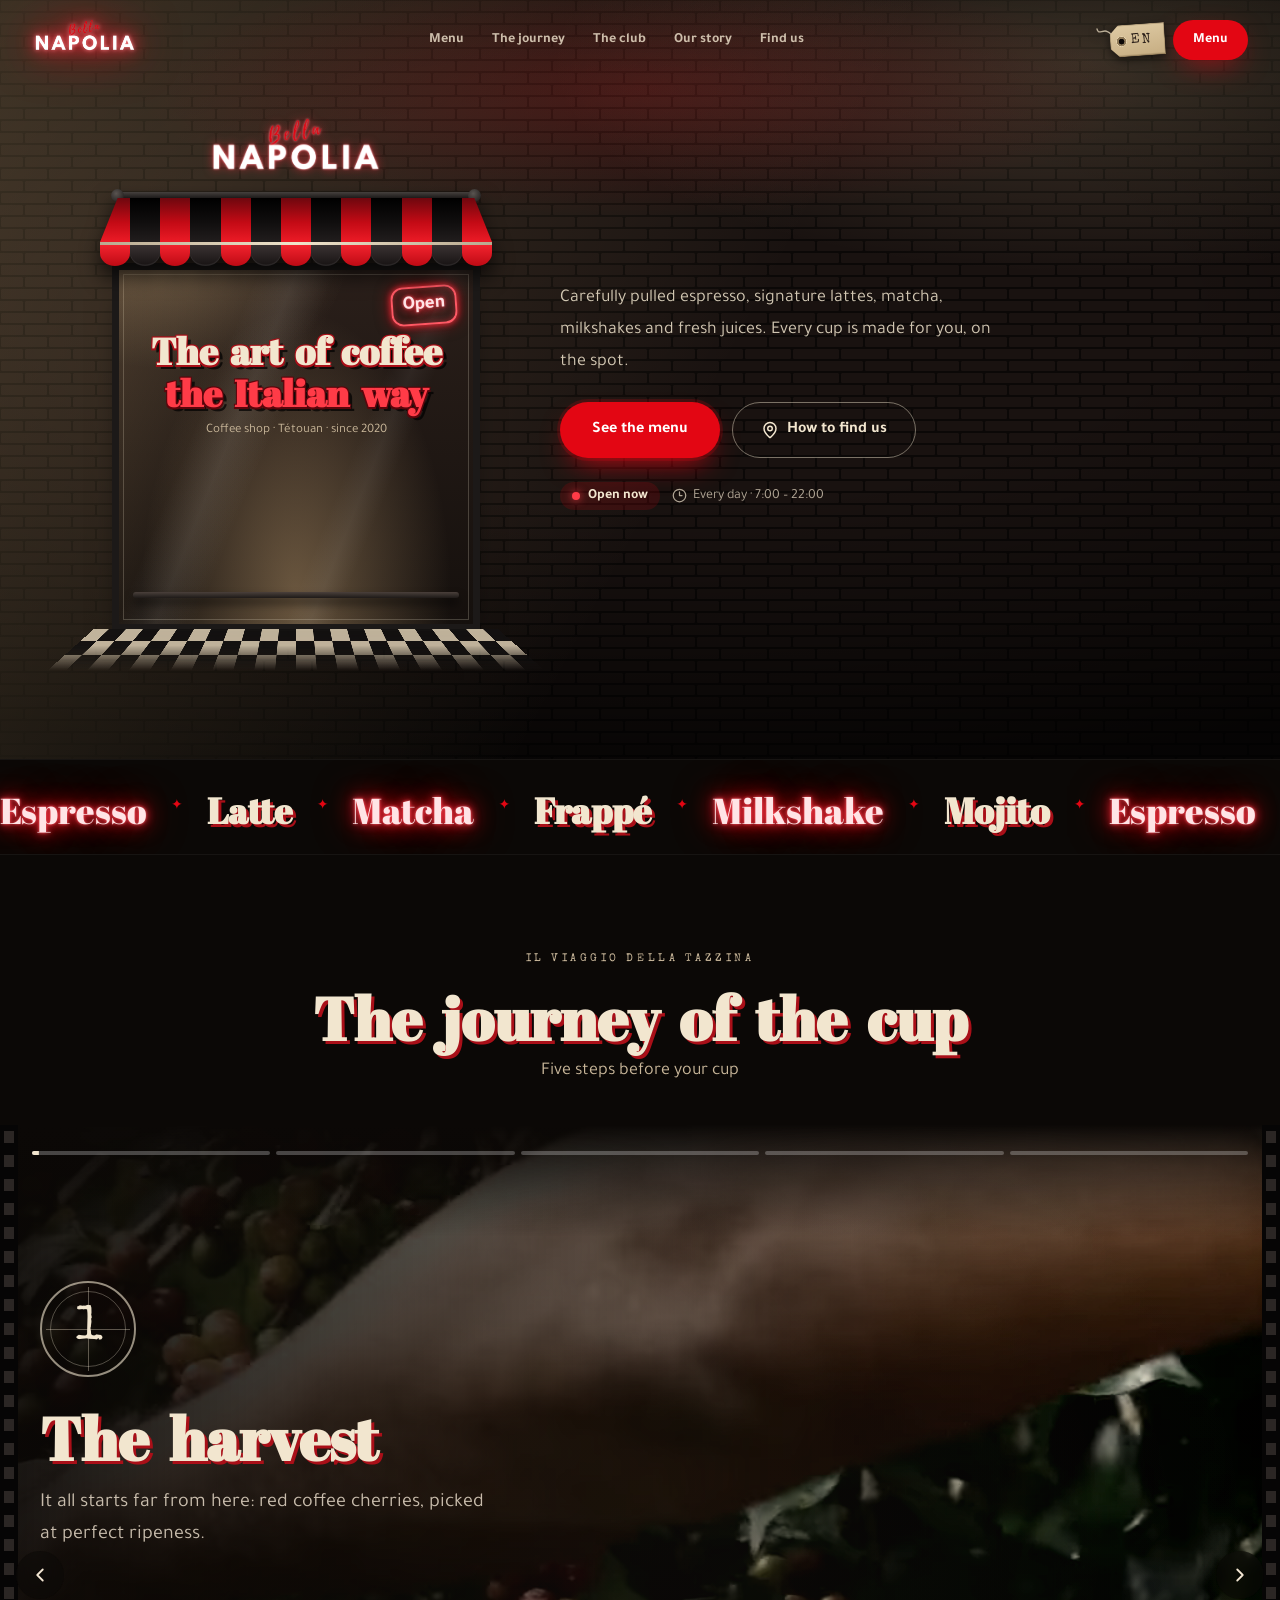
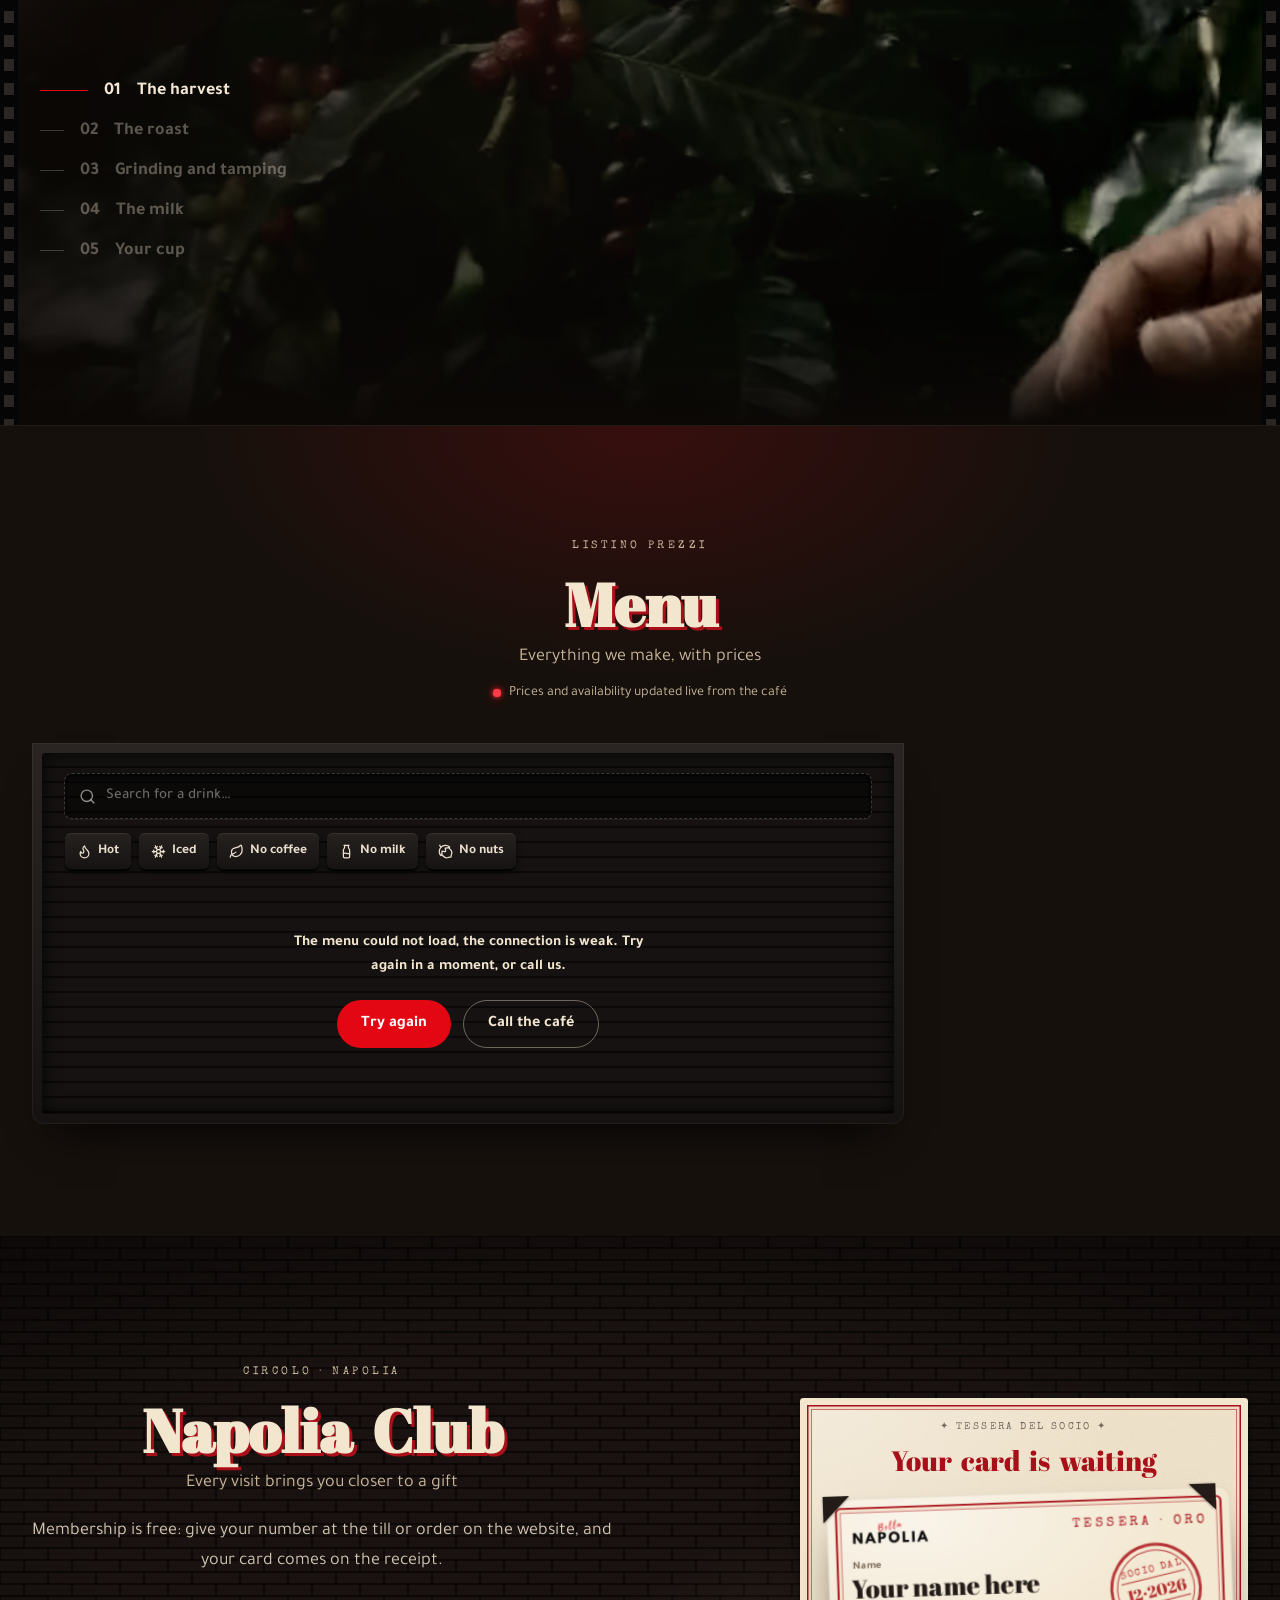
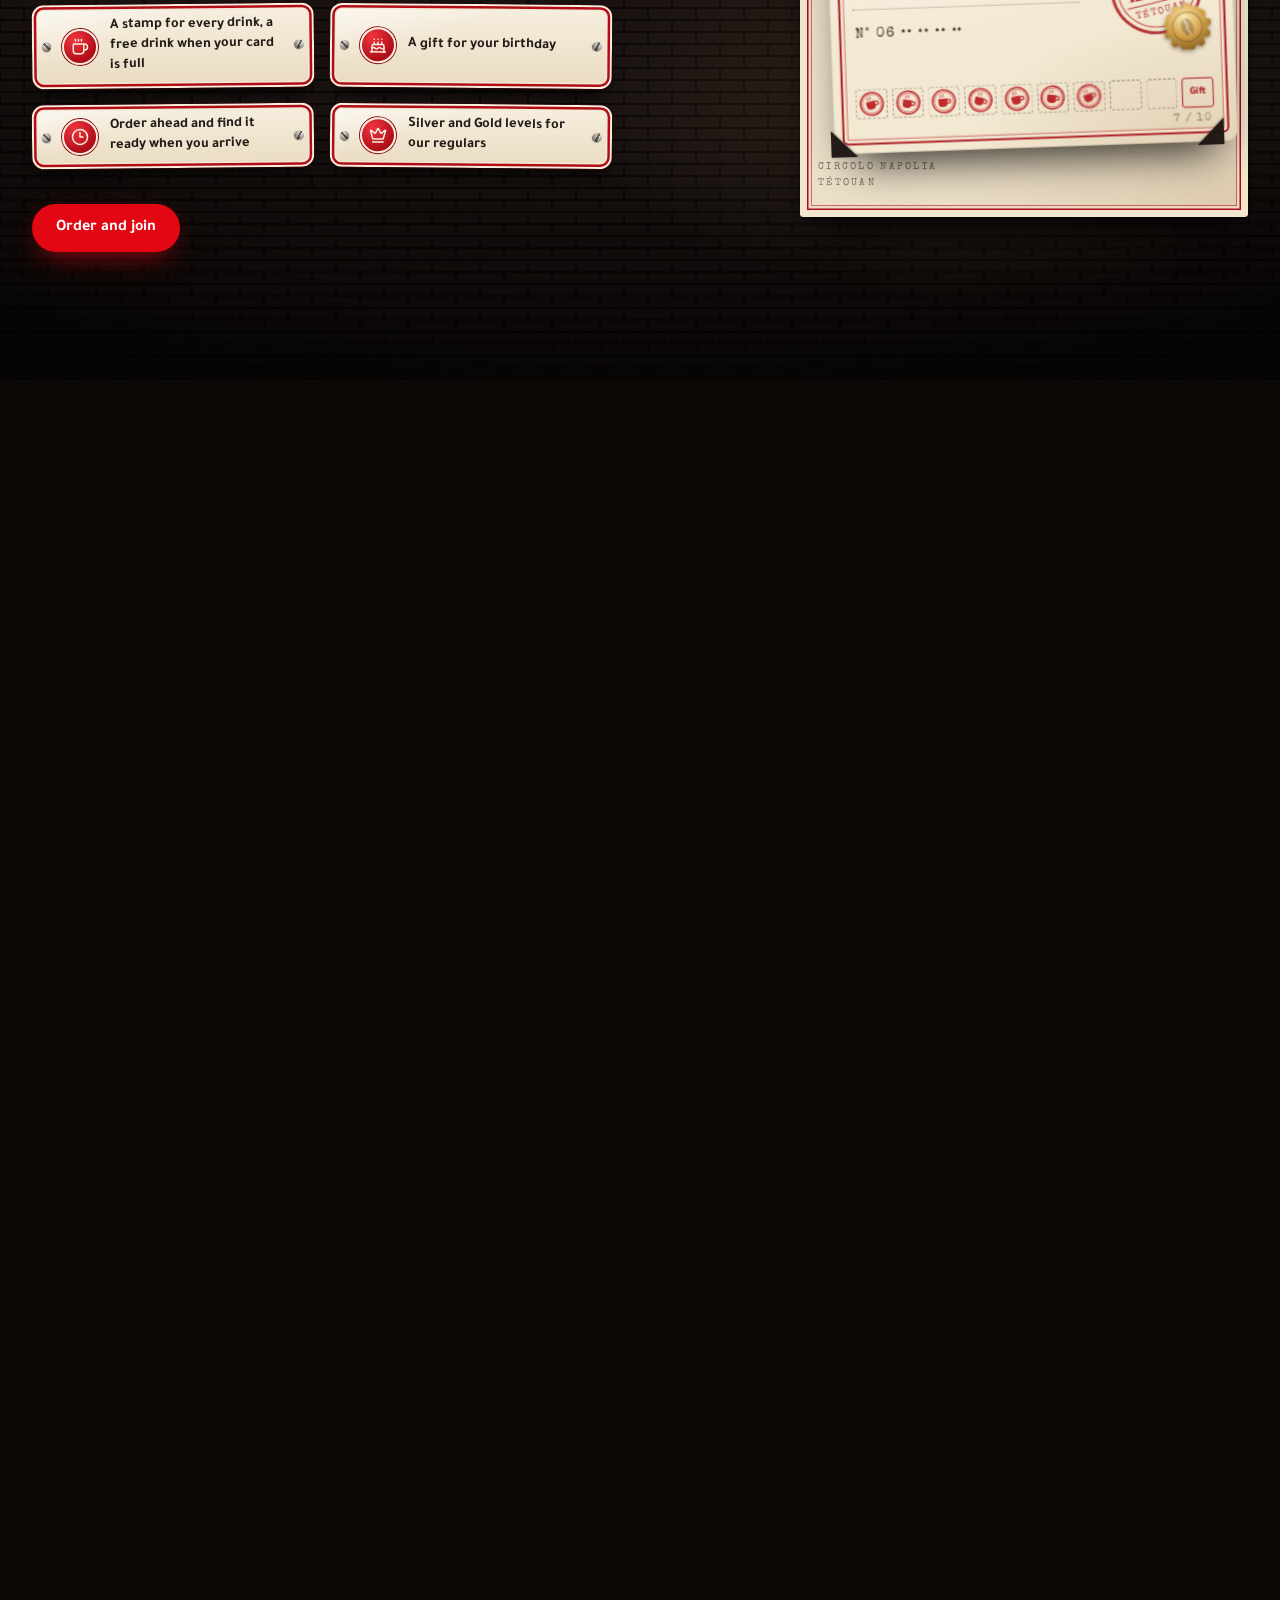
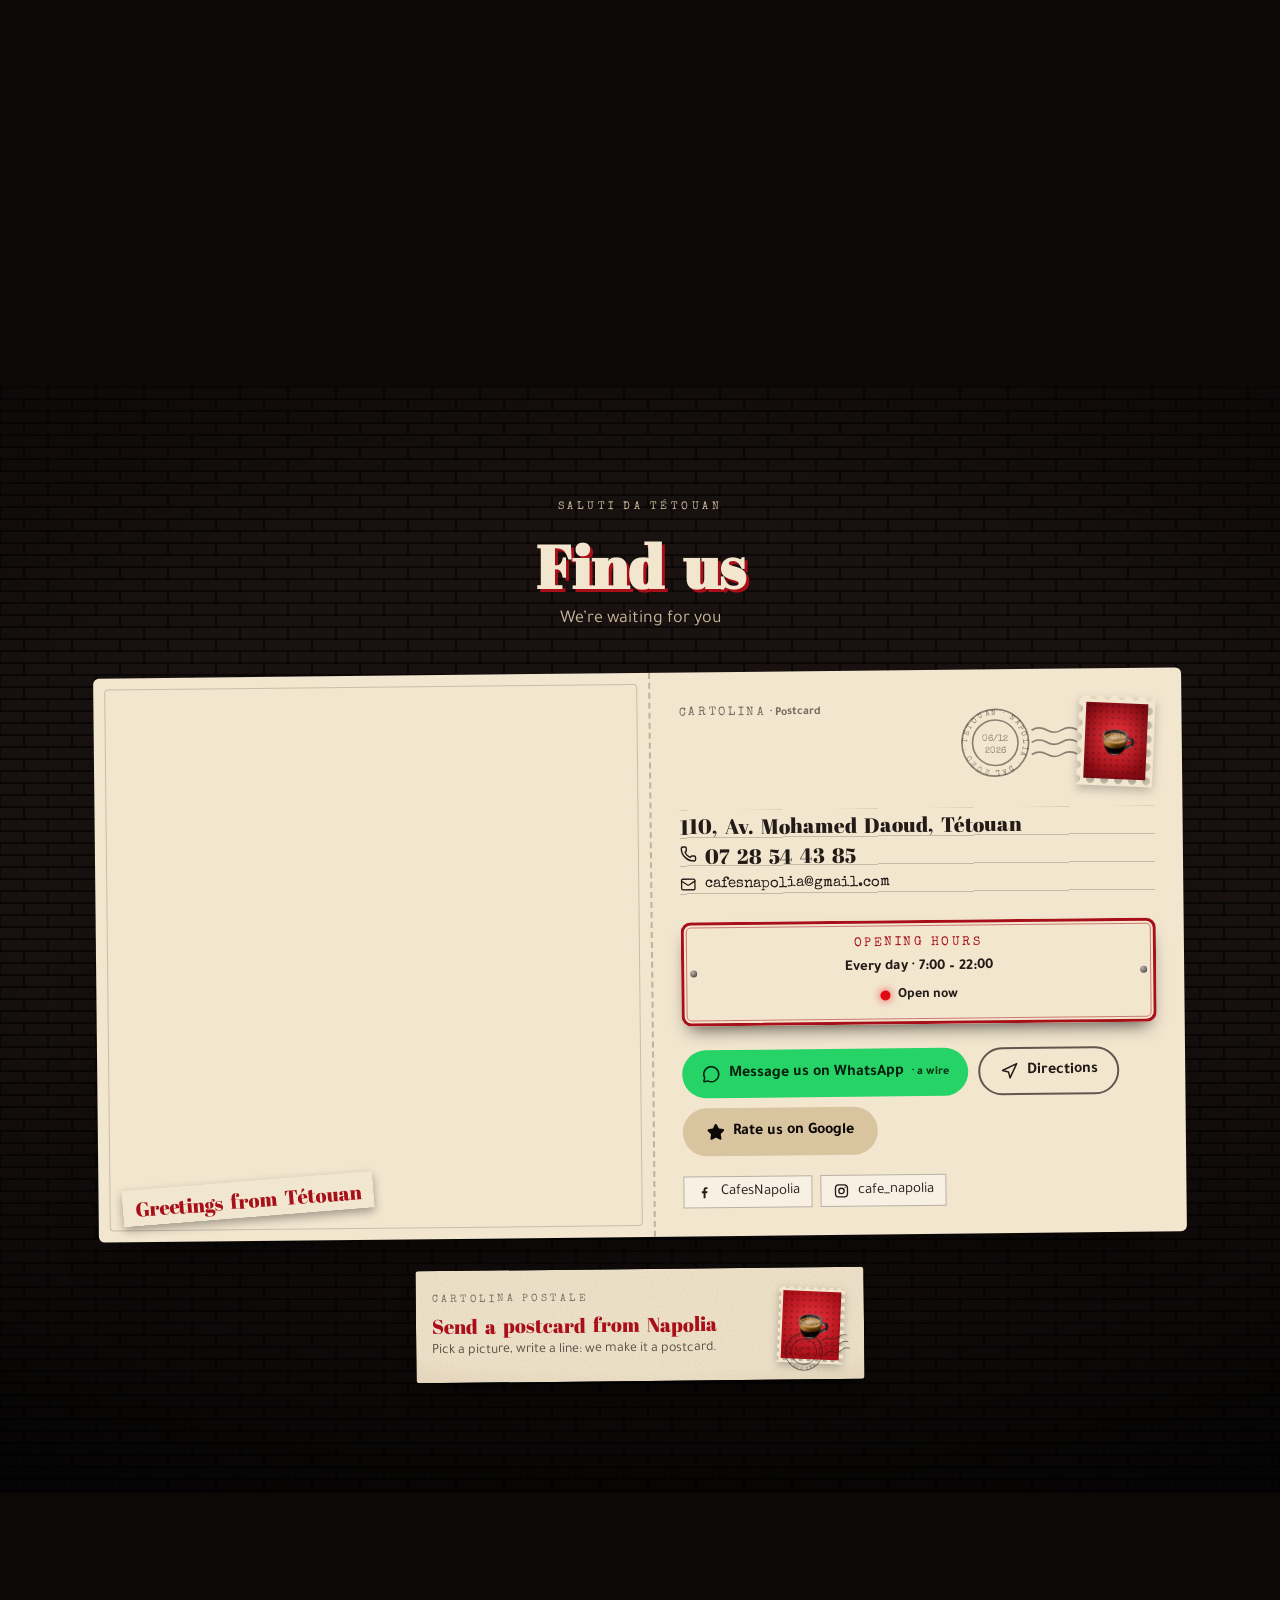
==== commit b29c9991: "Publish website build" ====
--- a/index.html
+++ b/index.html
@@ -75,7 +75,7 @@
         "sameAs": ["https://www.facebook.com/CafesNapolia", "https://www.instagram.com/cafe_napolia/"]
       }
     </script>
-    <script type="module" crossorigin src="/assets/index-CQ7FHv1c.js"></script>
+    <script type="module" crossorigin src="/assets/index-CPGEr-28.js"></script>
     <link rel="modulepreload" crossorigin href="/assets/i18n-BQqAeSSy.js">
     <link rel="modulepreload" crossorigin href="/assets/ui-DUtUfWSb.js">
     <link rel="modulepreload" crossorigin href="/assets/supabaseConfig-3txsLbbu.js">
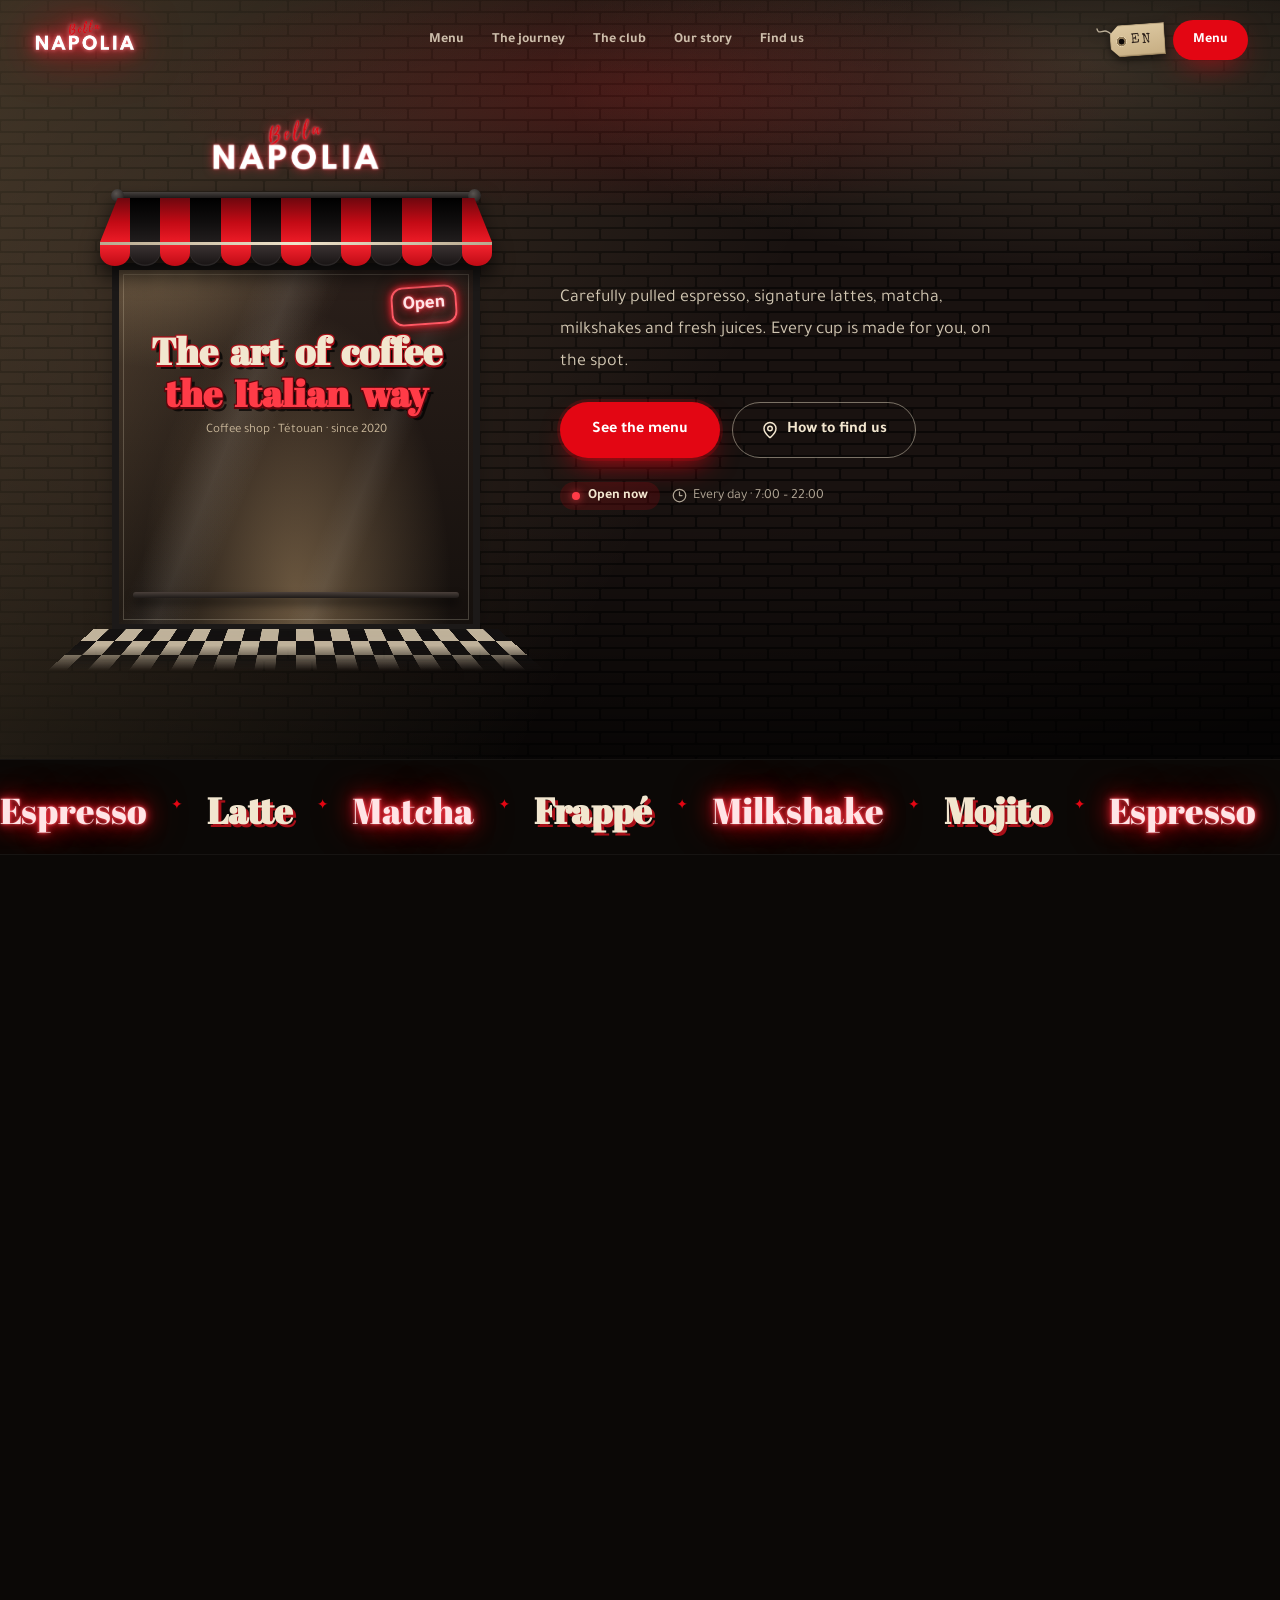
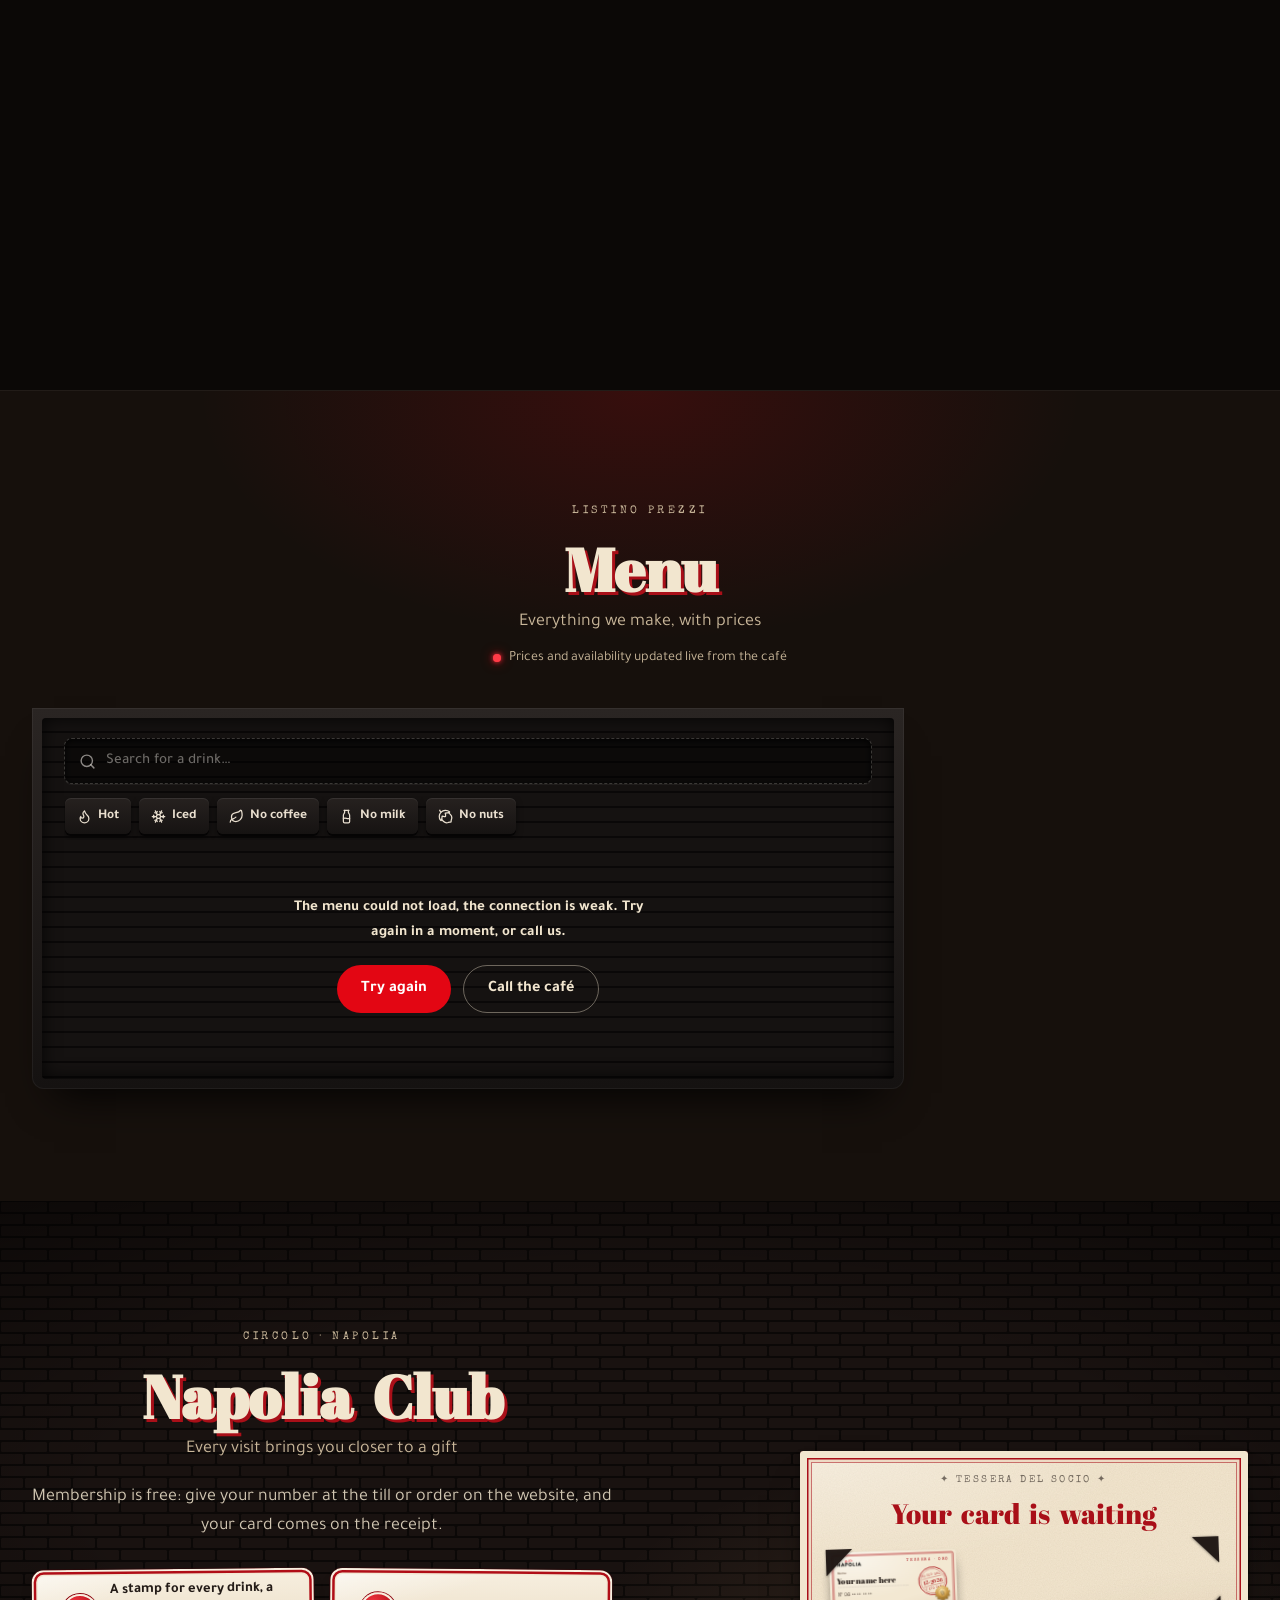
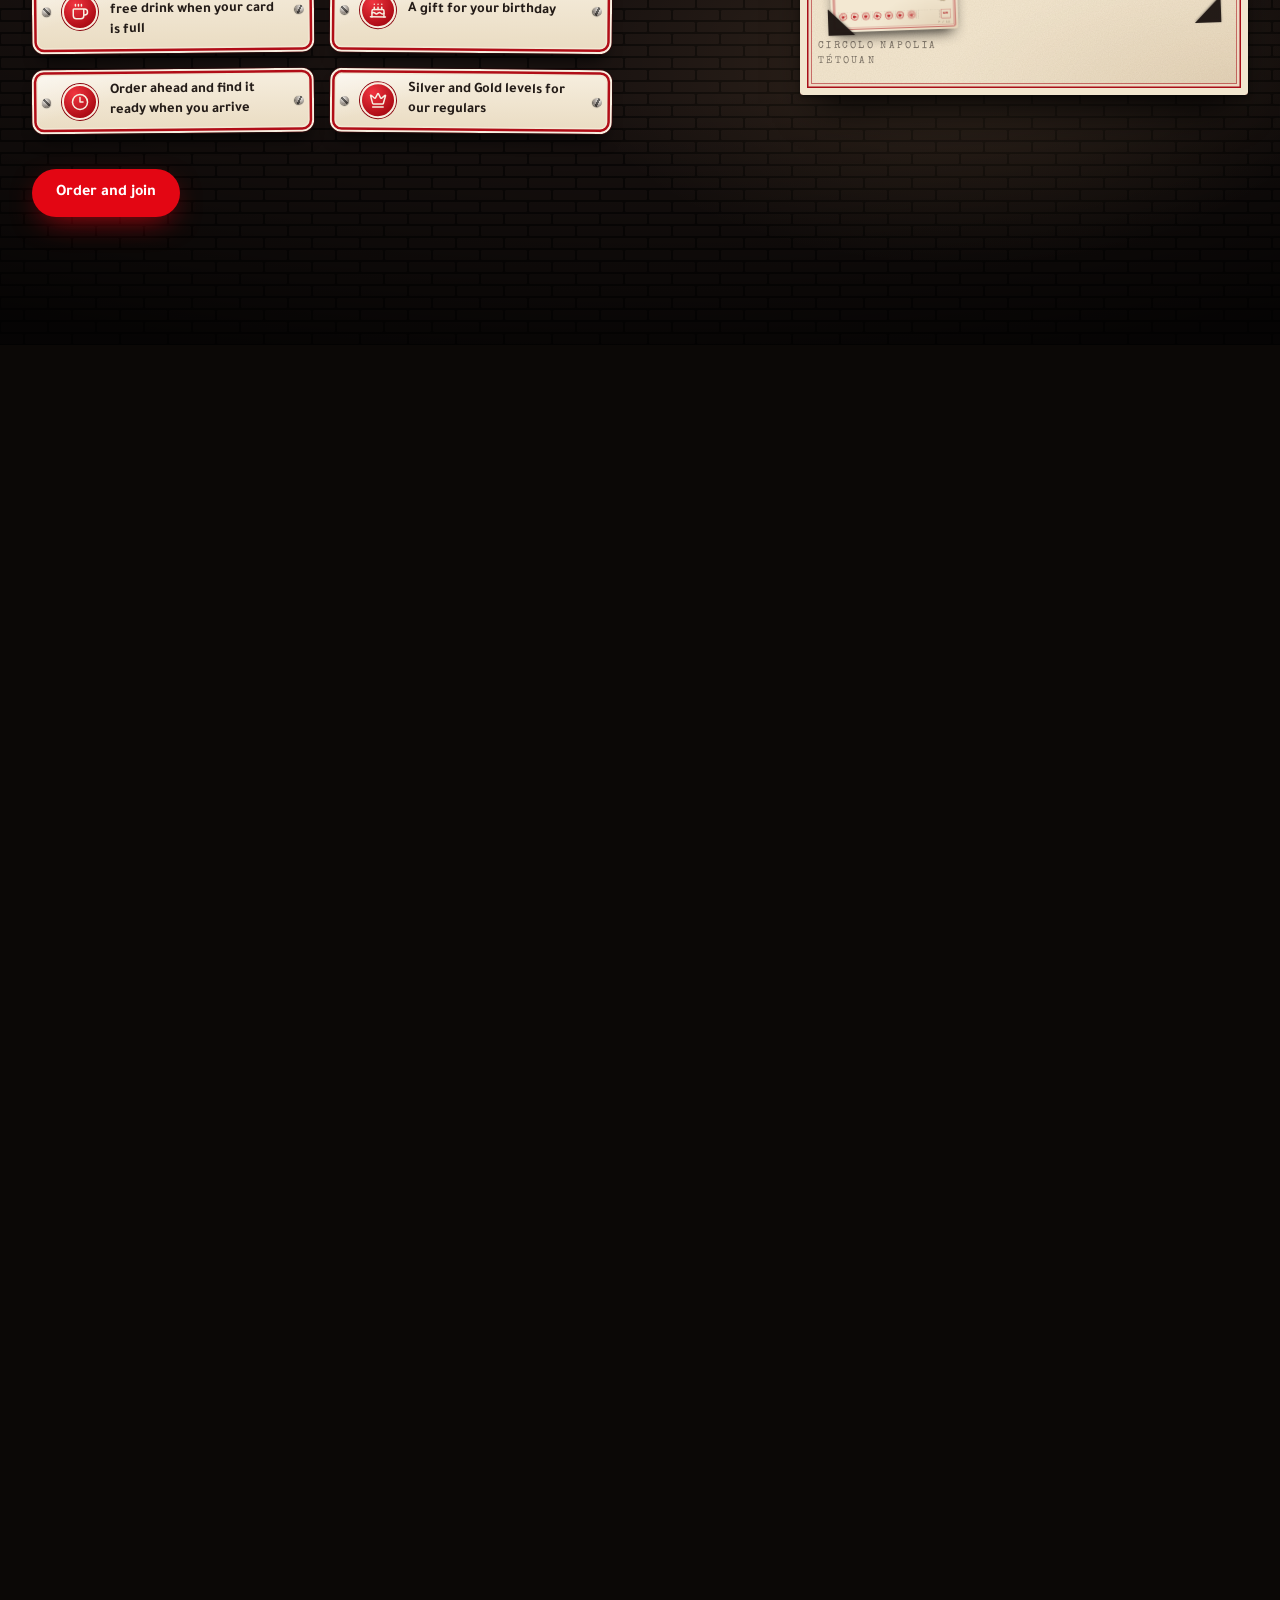
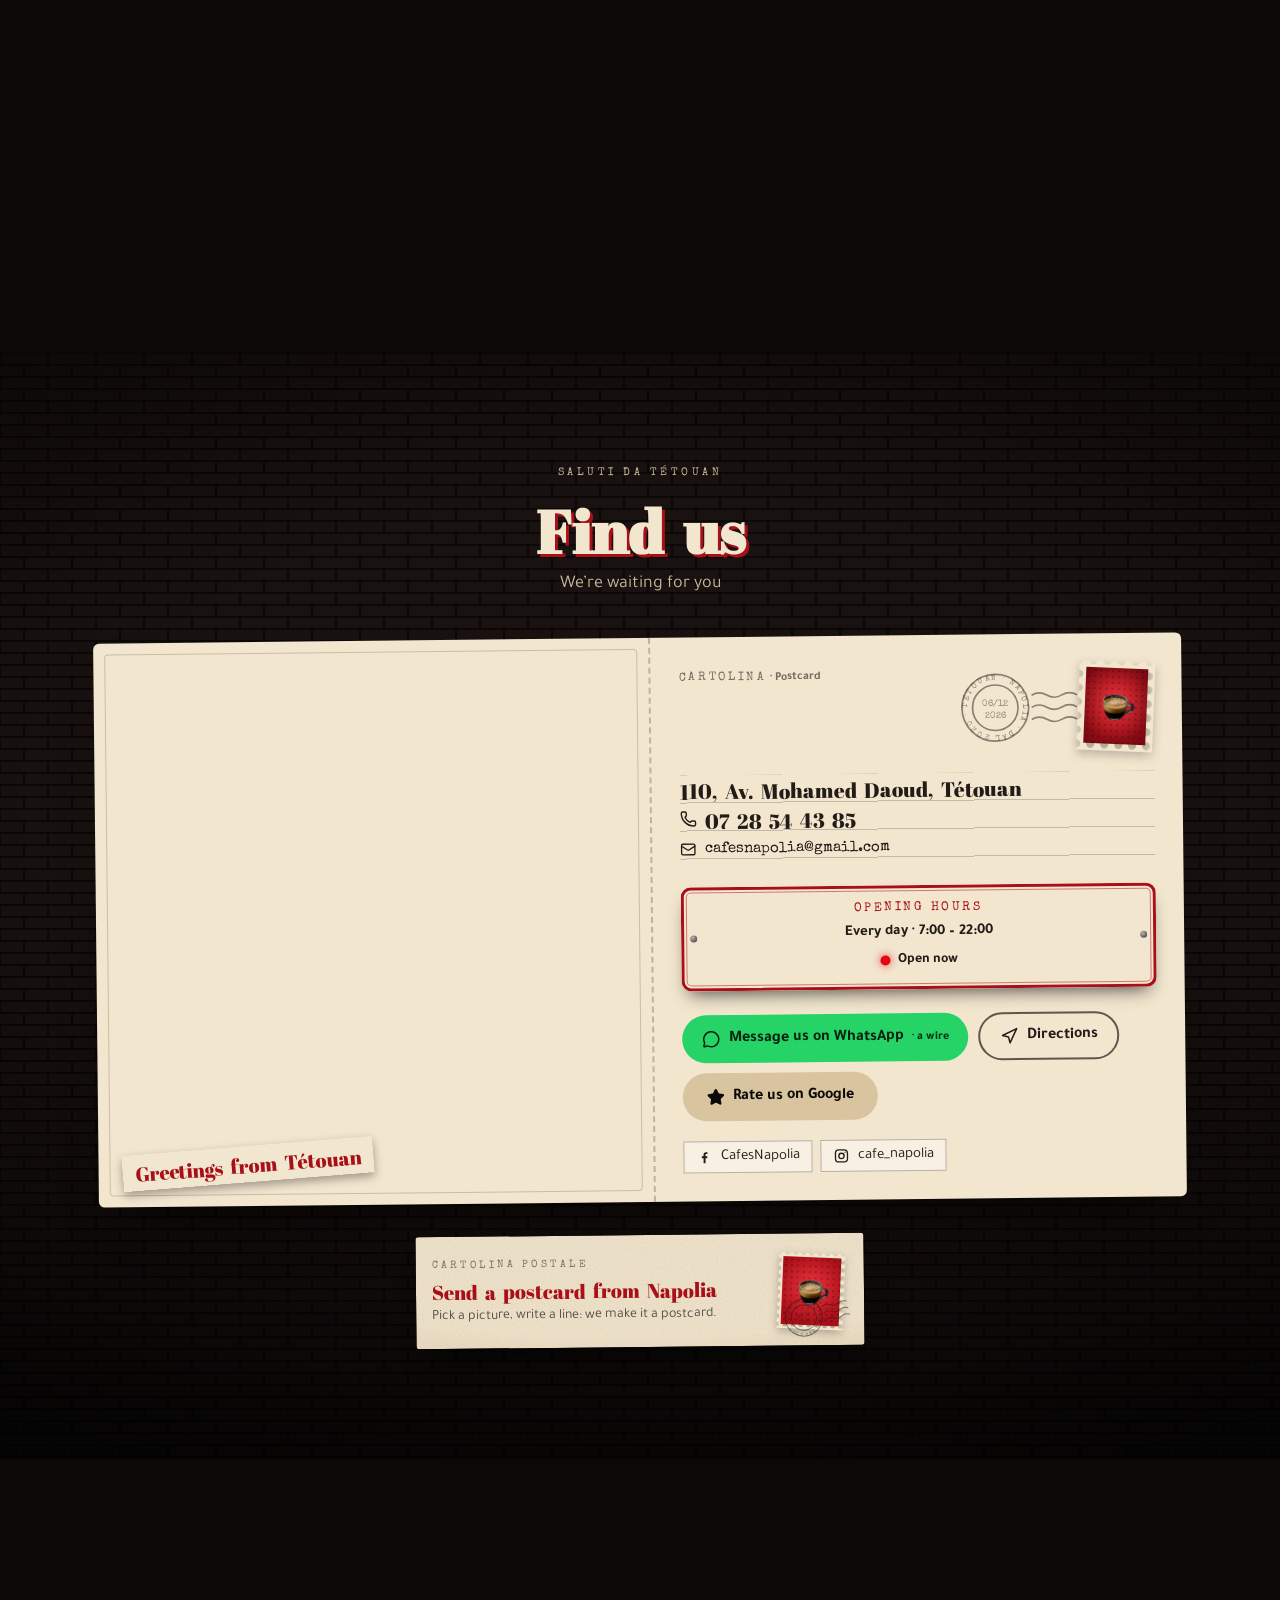
==== commit 33c743fb: "Publish website build" ====
--- a/index.html
+++ b/index.html
@@ -75,7 +75,7 @@
         "sameAs": ["https://www.facebook.com/CafesNapolia", "https://www.instagram.com/cafe_napolia/"]
       }
     </script>
-    <script type="module" crossorigin src="/assets/index-CPGEr-28.js"></script>
+    <script type="module" crossorigin src="/assets/index-DwRpH3EL.js"></script>
     <link rel="modulepreload" crossorigin href="/assets/i18n-BQqAeSSy.js">
     <link rel="modulepreload" crossorigin href="/assets/ui-DUtUfWSb.js">
     <link rel="modulepreload" crossorigin href="/assets/supabaseConfig-3txsLbbu.js">
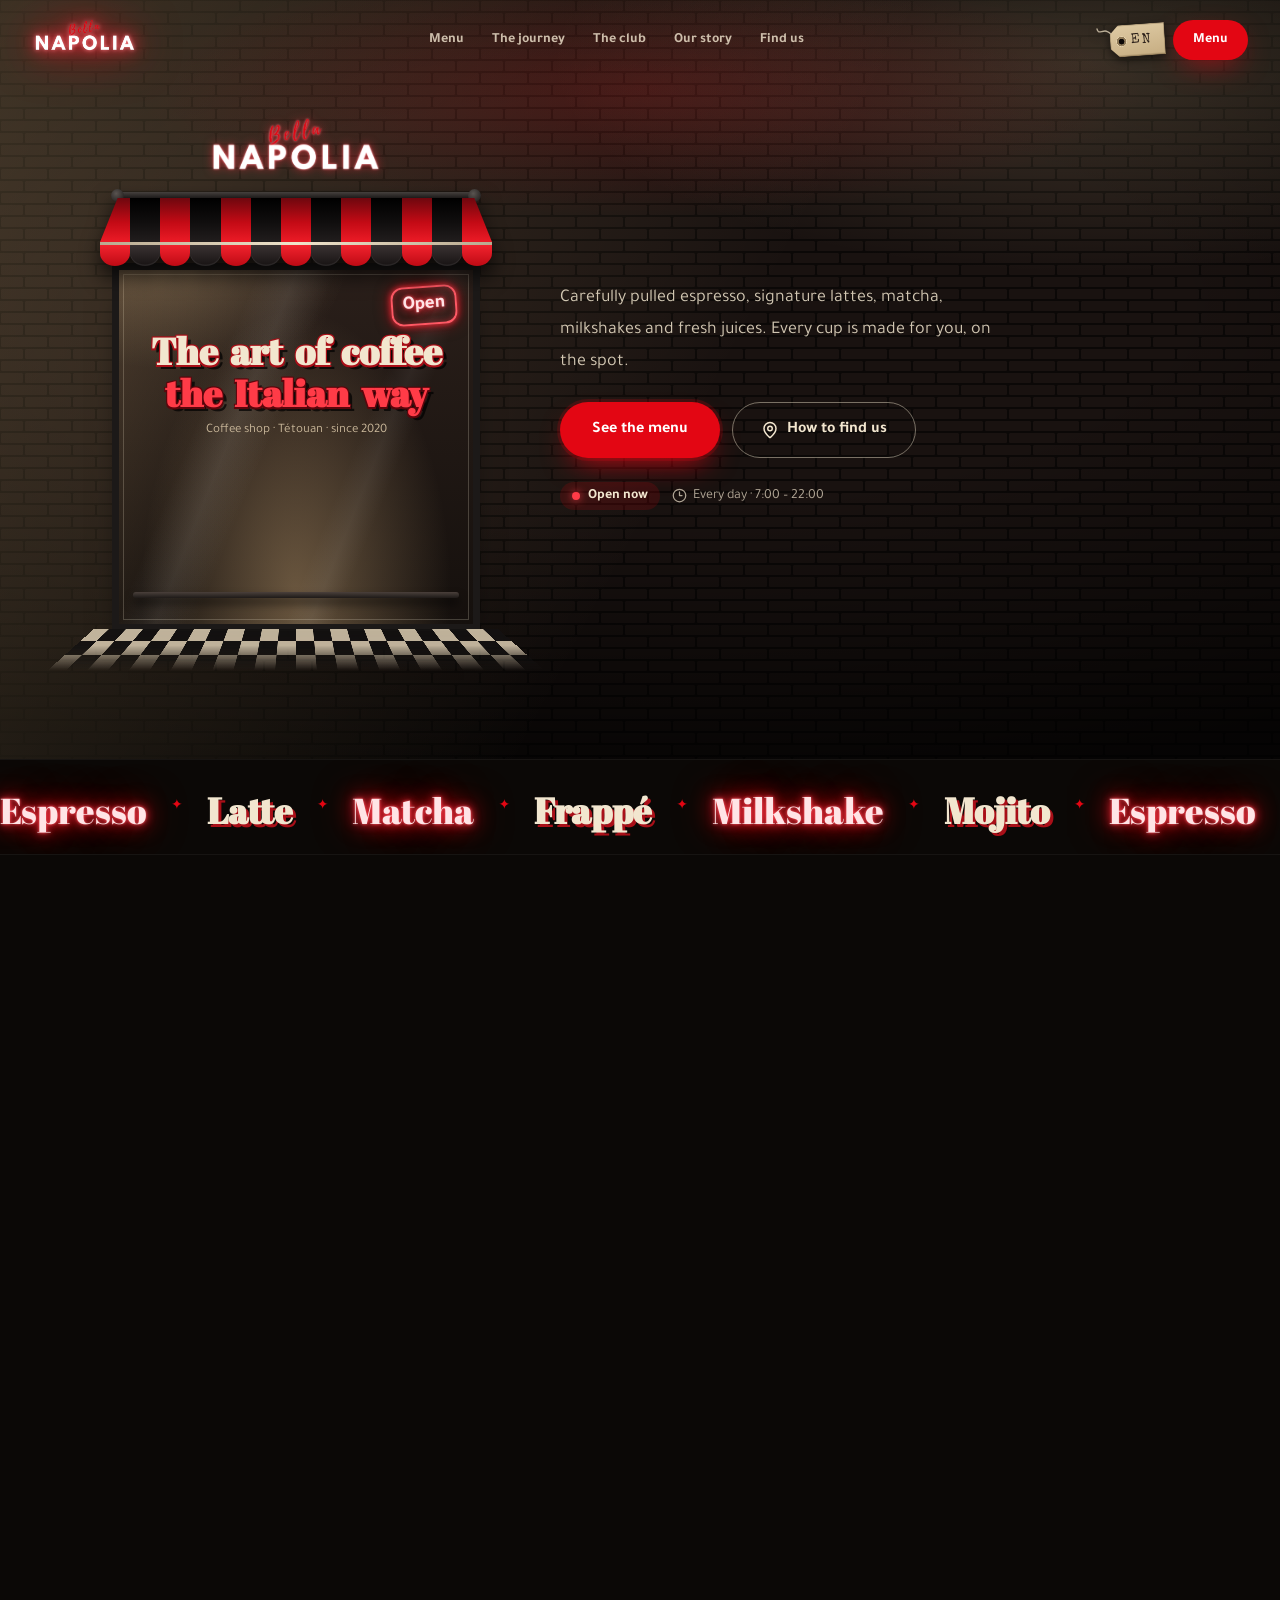
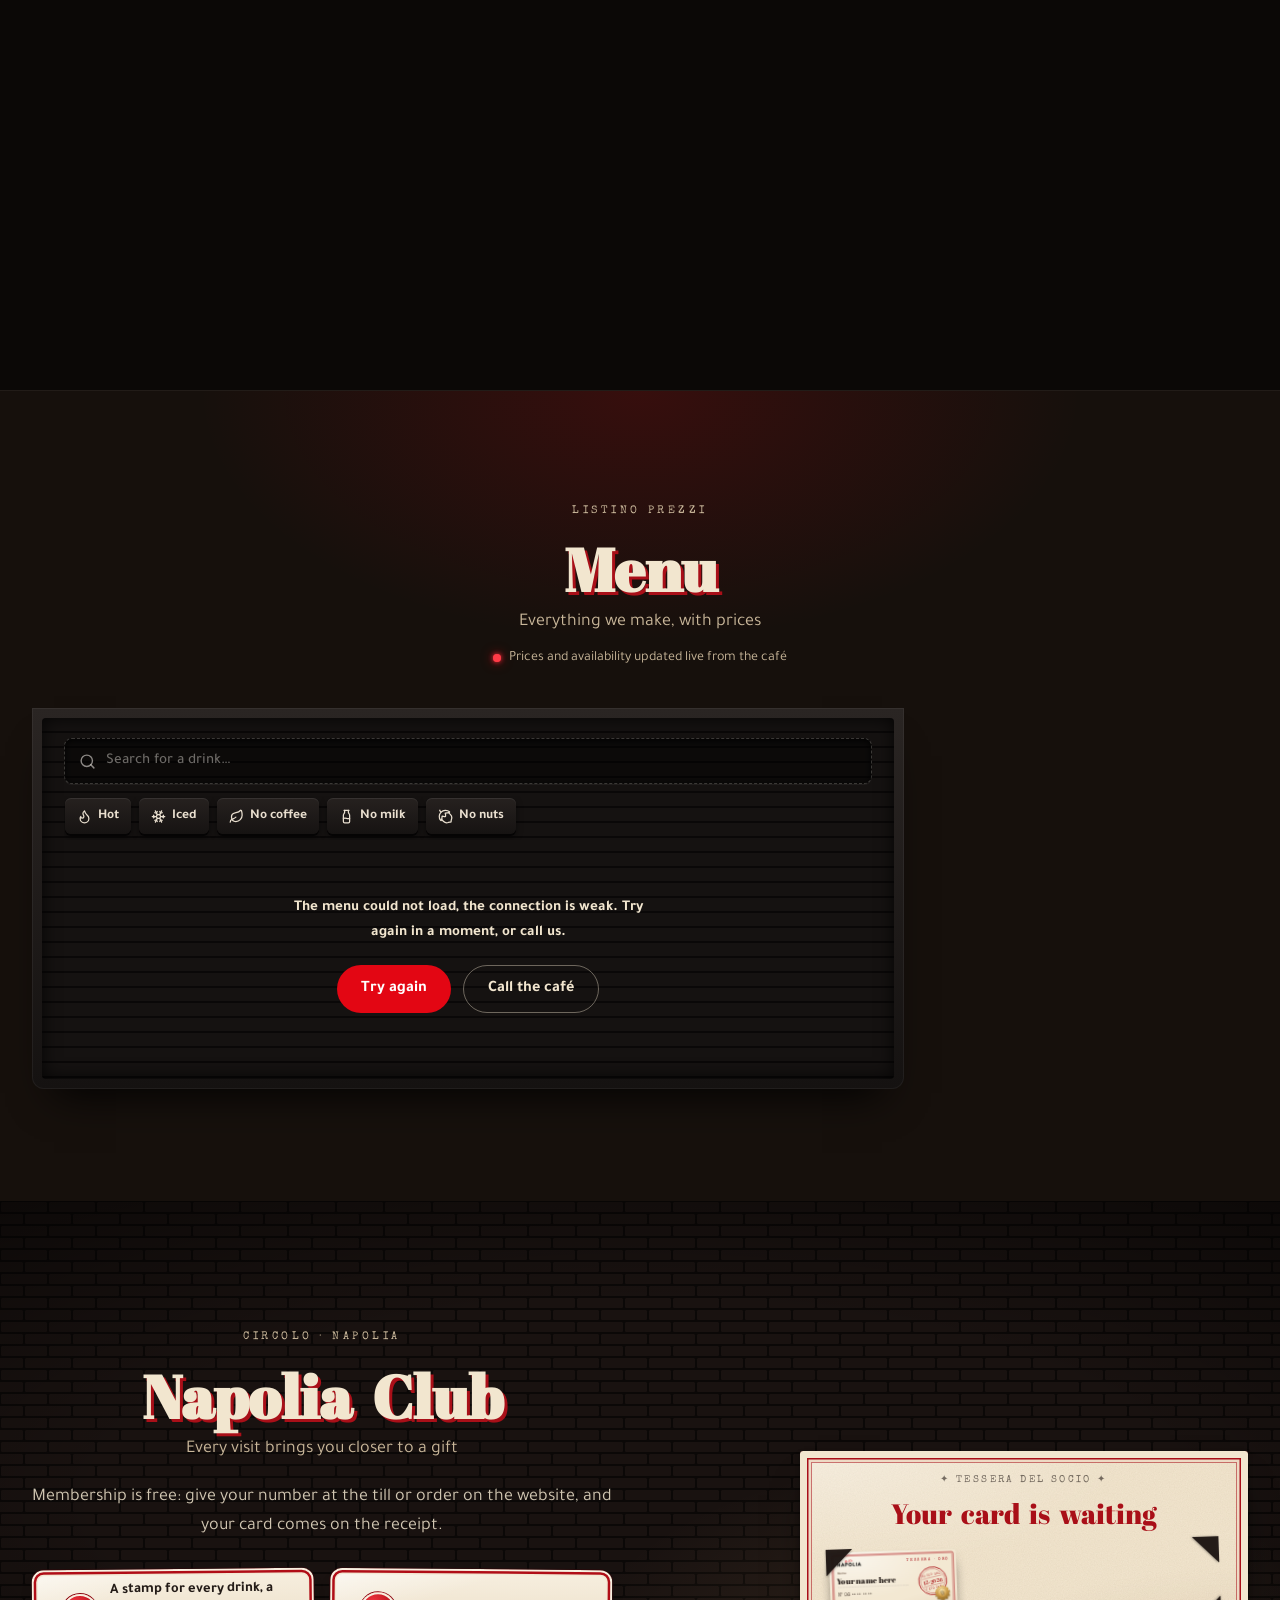
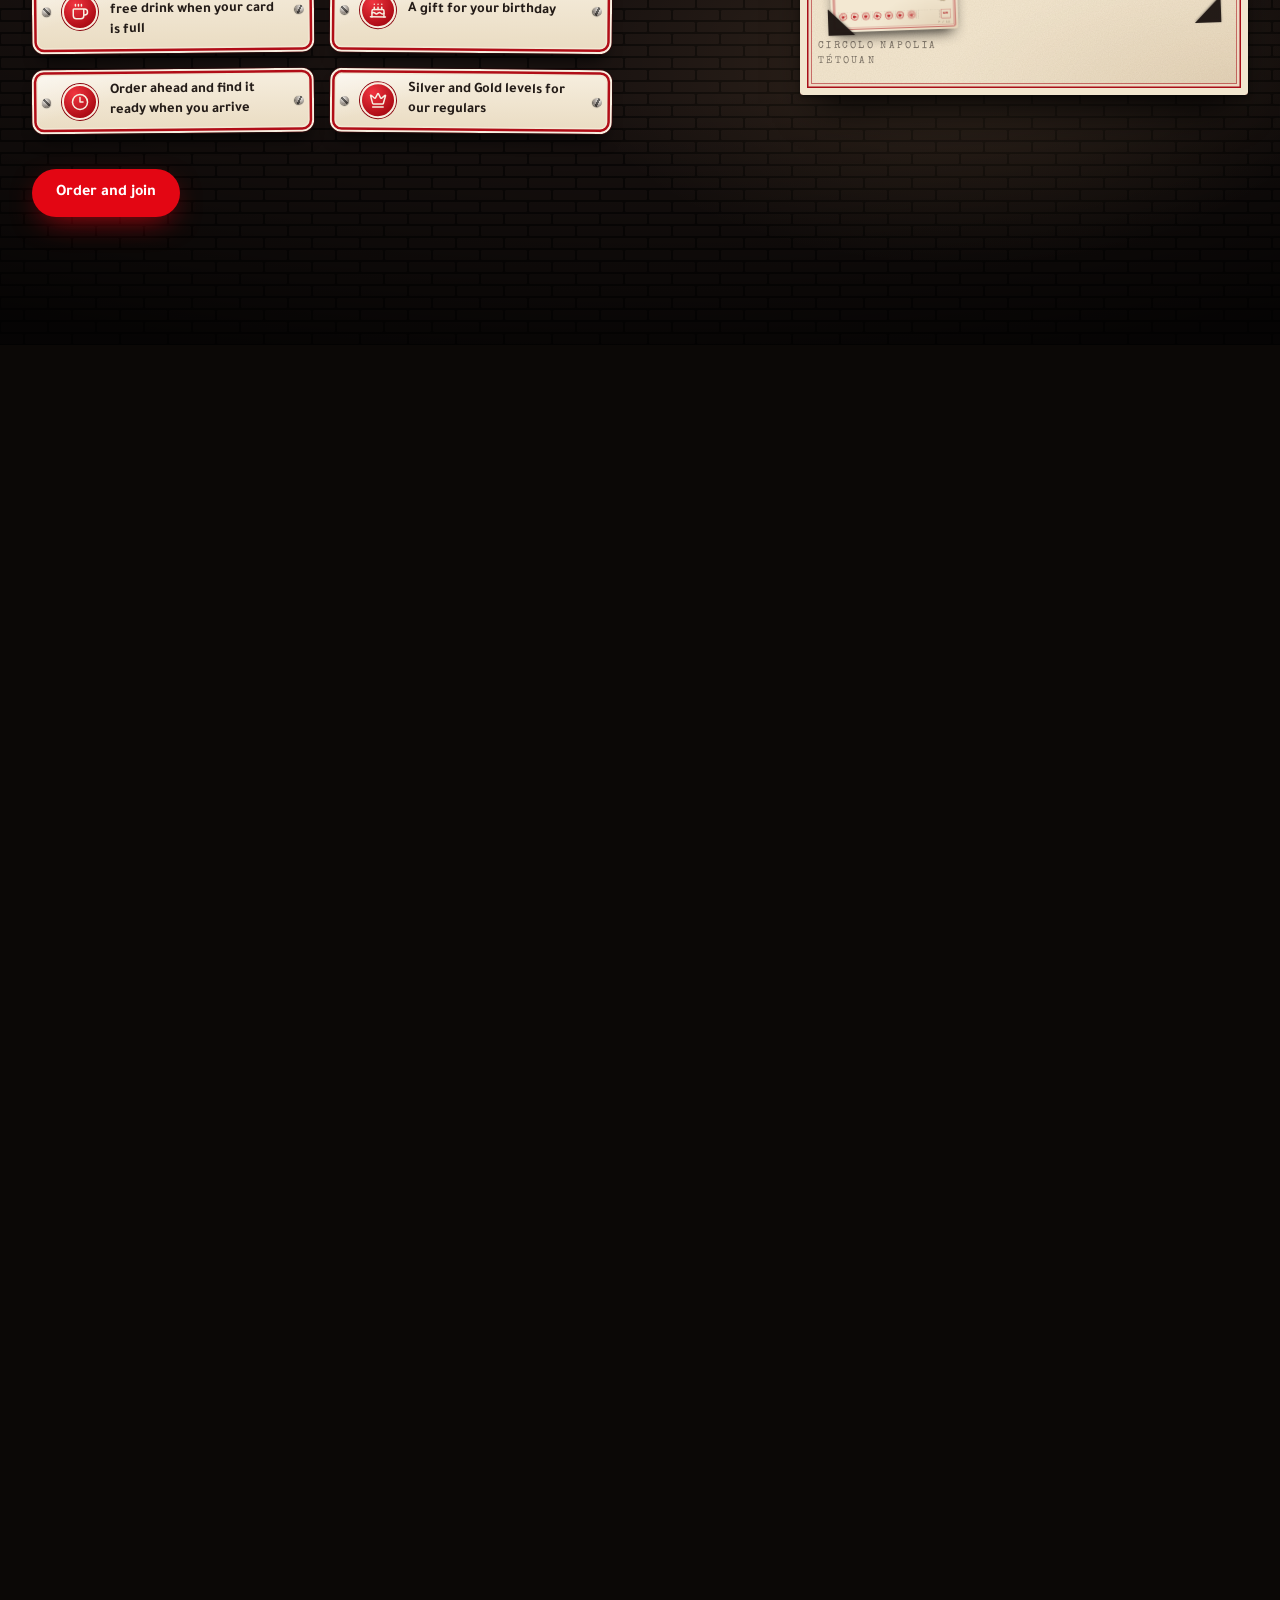
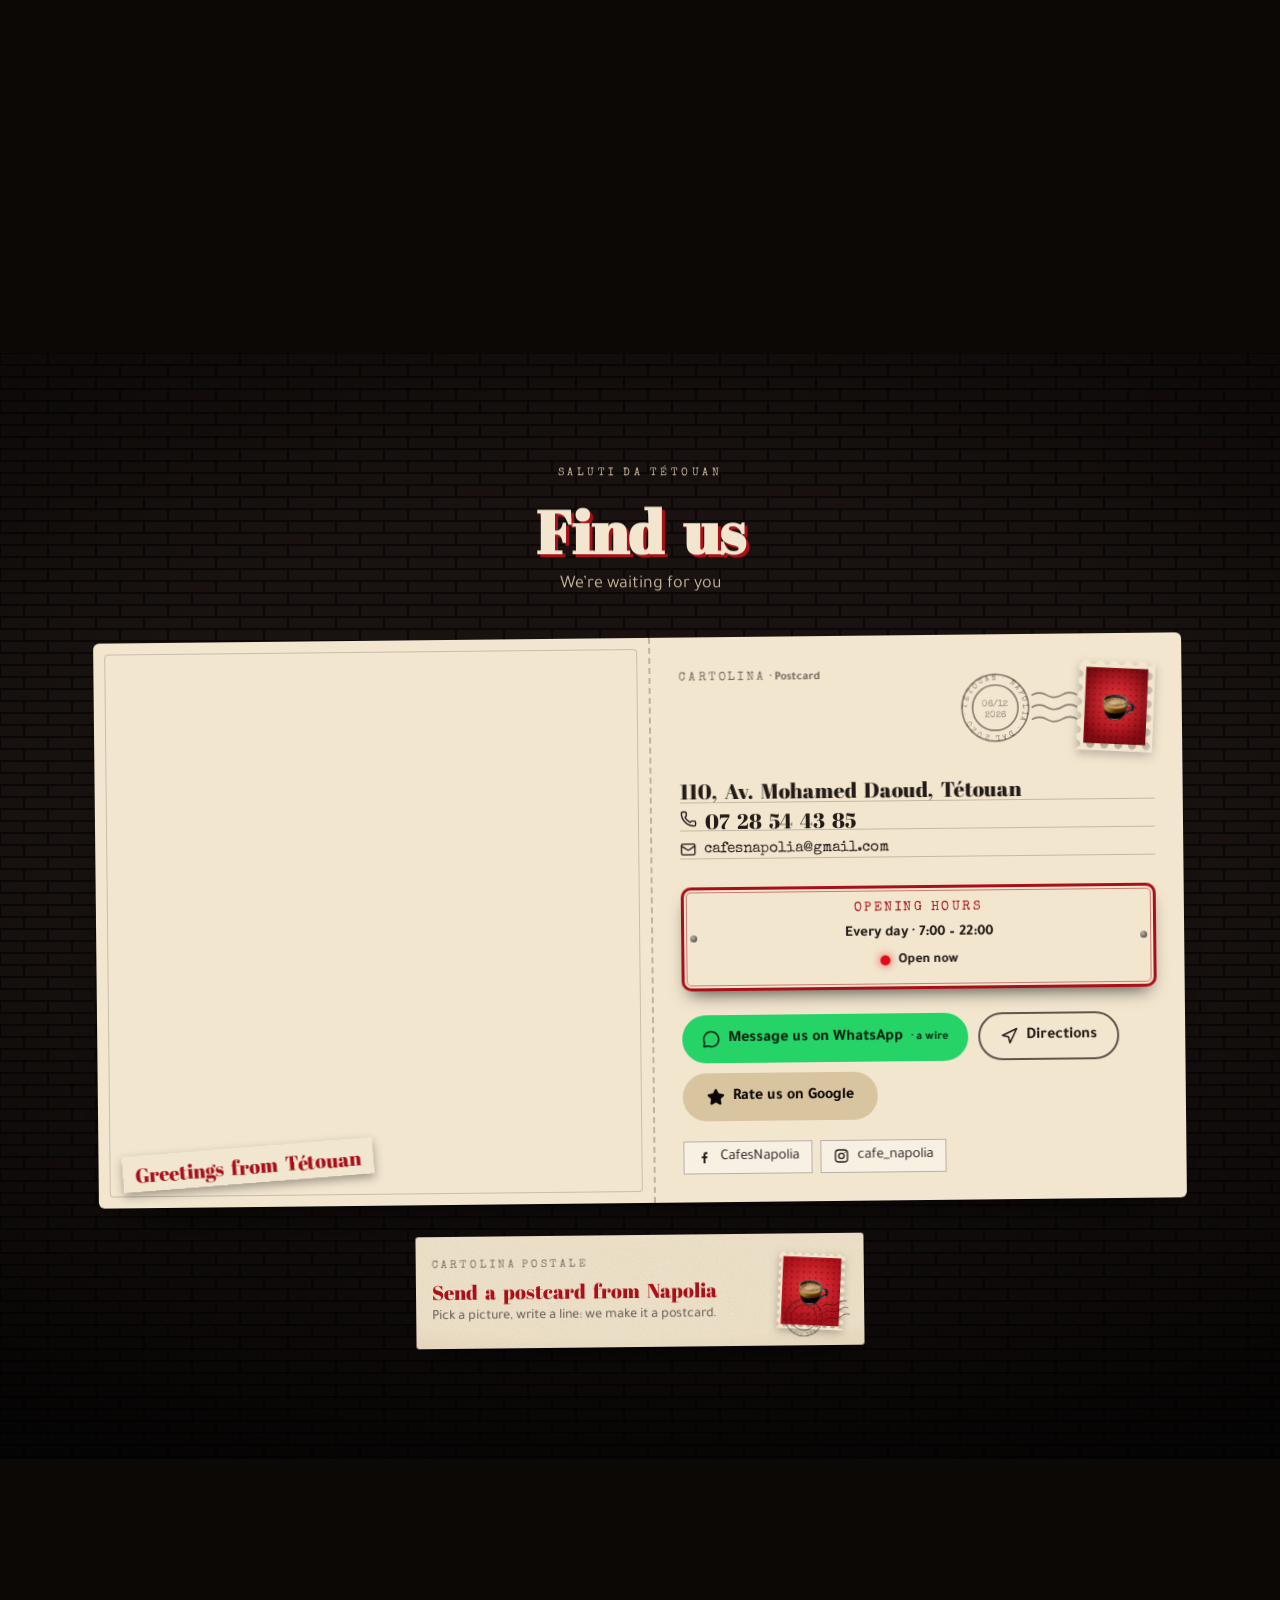
==== commit 955f7241: "Publish website build" ====
--- a/index.html
+++ b/index.html
@@ -75,7 +75,7 @@
         "sameAs": ["https://www.facebook.com/CafesNapolia", "https://www.instagram.com/cafe_napolia/"]
       }
     </script>
-    <script type="module" crossorigin src="/assets/index-DwRpH3EL.js"></script>
+    <script type="module" crossorigin src="/assets/index-Cjgi9jfr.js"></script>
     <link rel="modulepreload" crossorigin href="/assets/i18n-BQqAeSSy.js">
     <link rel="modulepreload" crossorigin href="/assets/ui-DUtUfWSb.js">
     <link rel="modulepreload" crossorigin href="/assets/supabaseConfig-3txsLbbu.js">
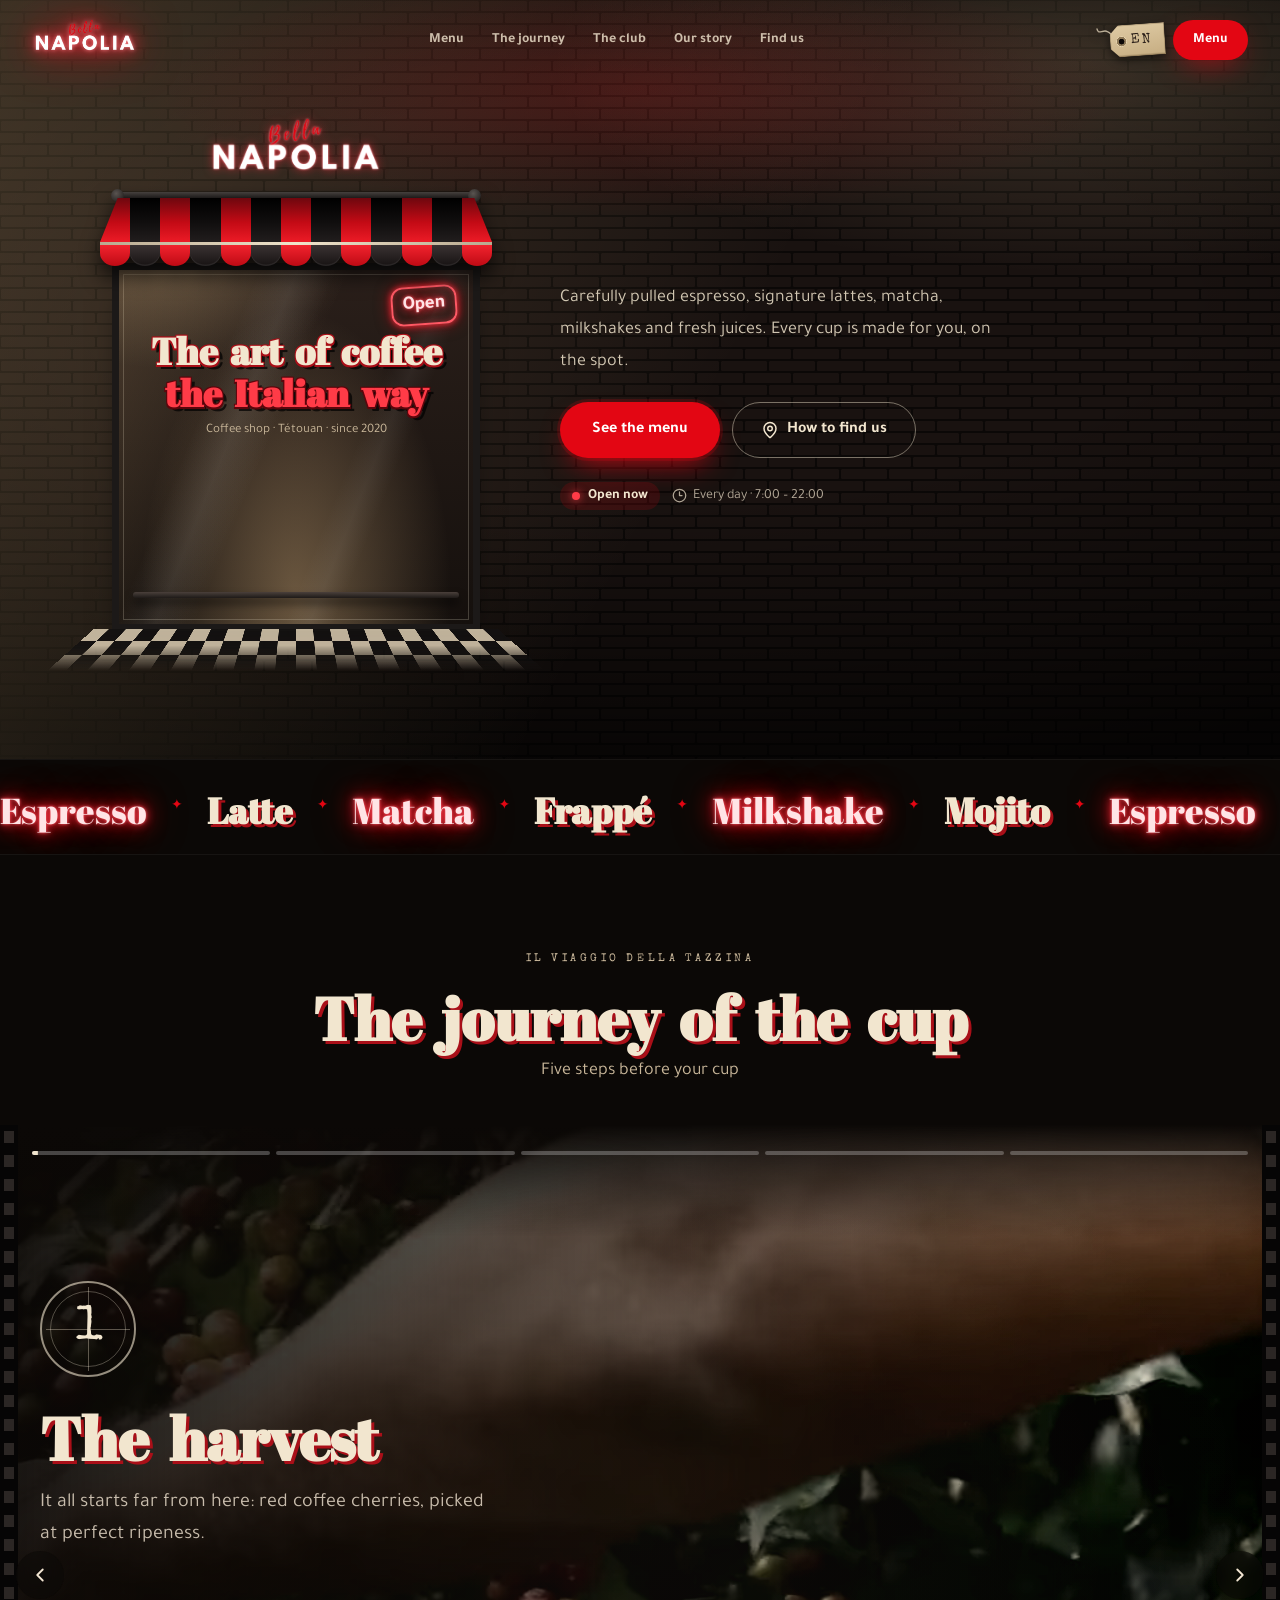
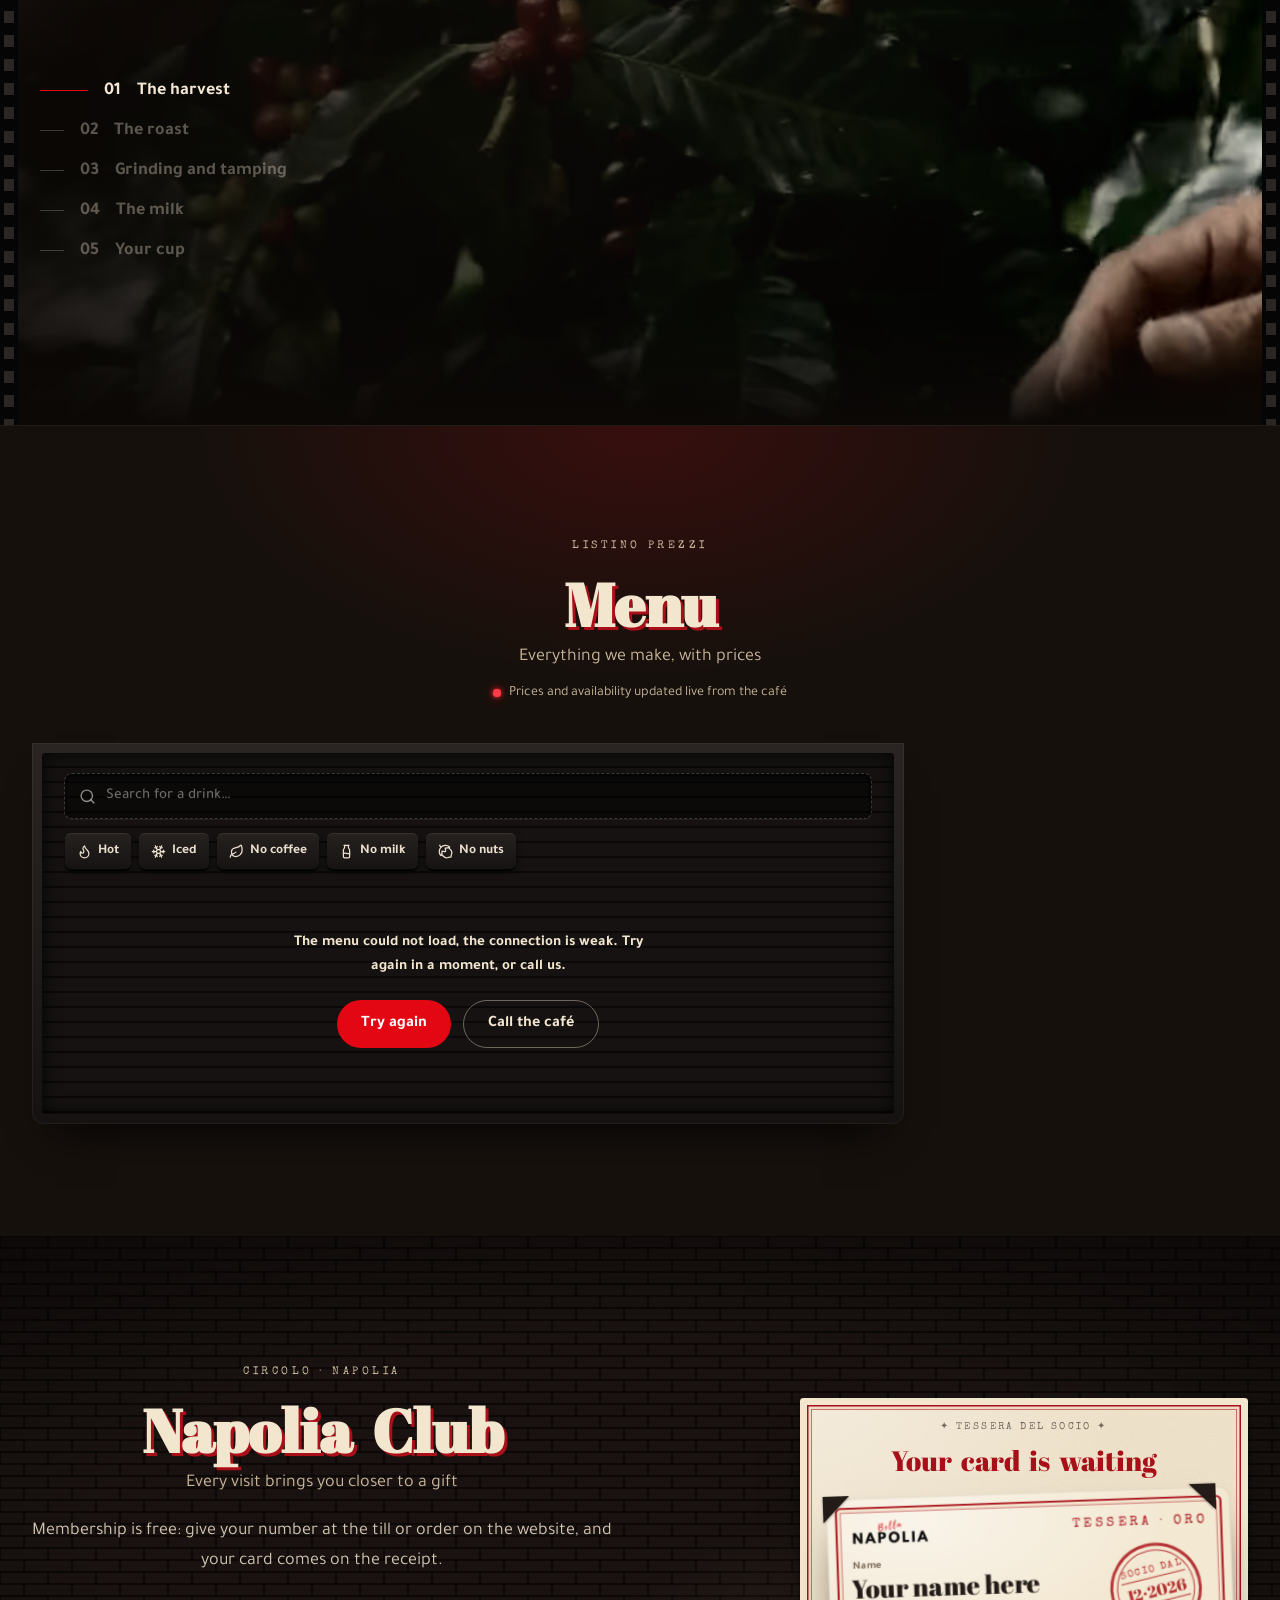
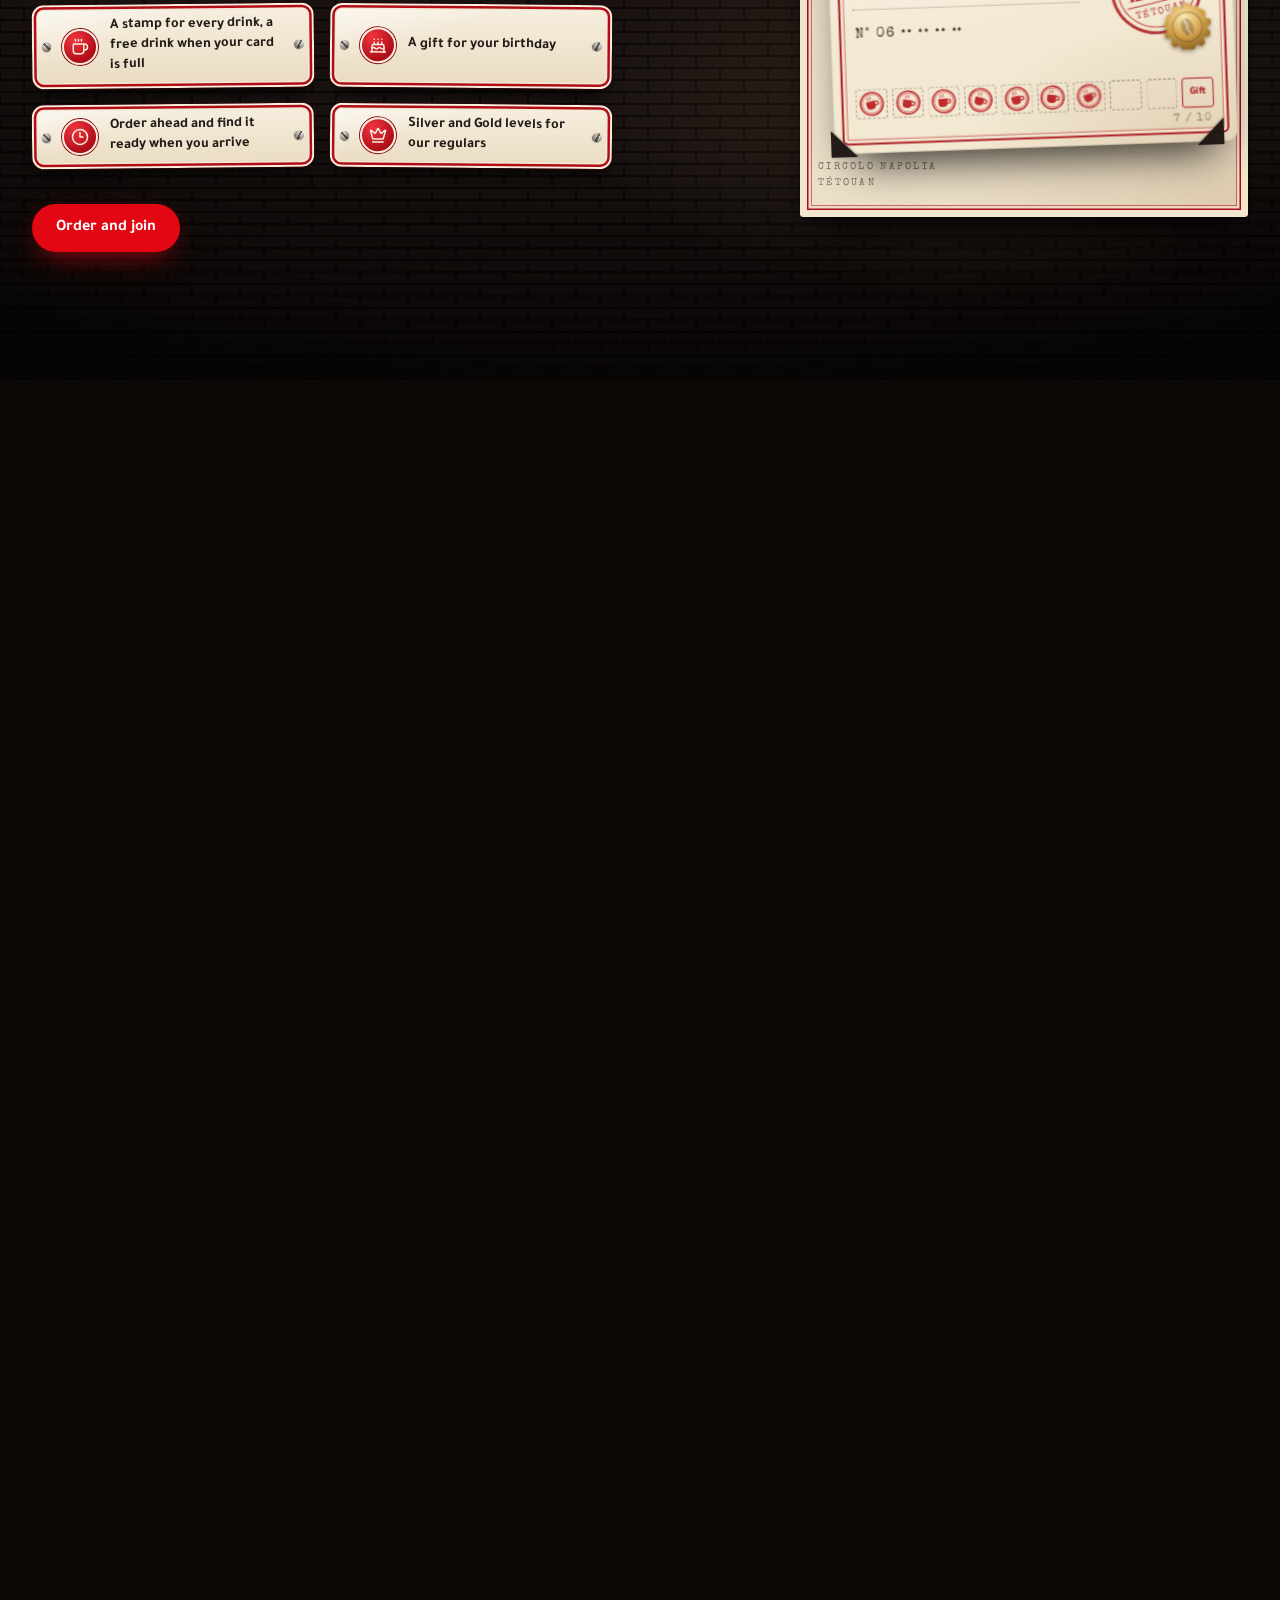
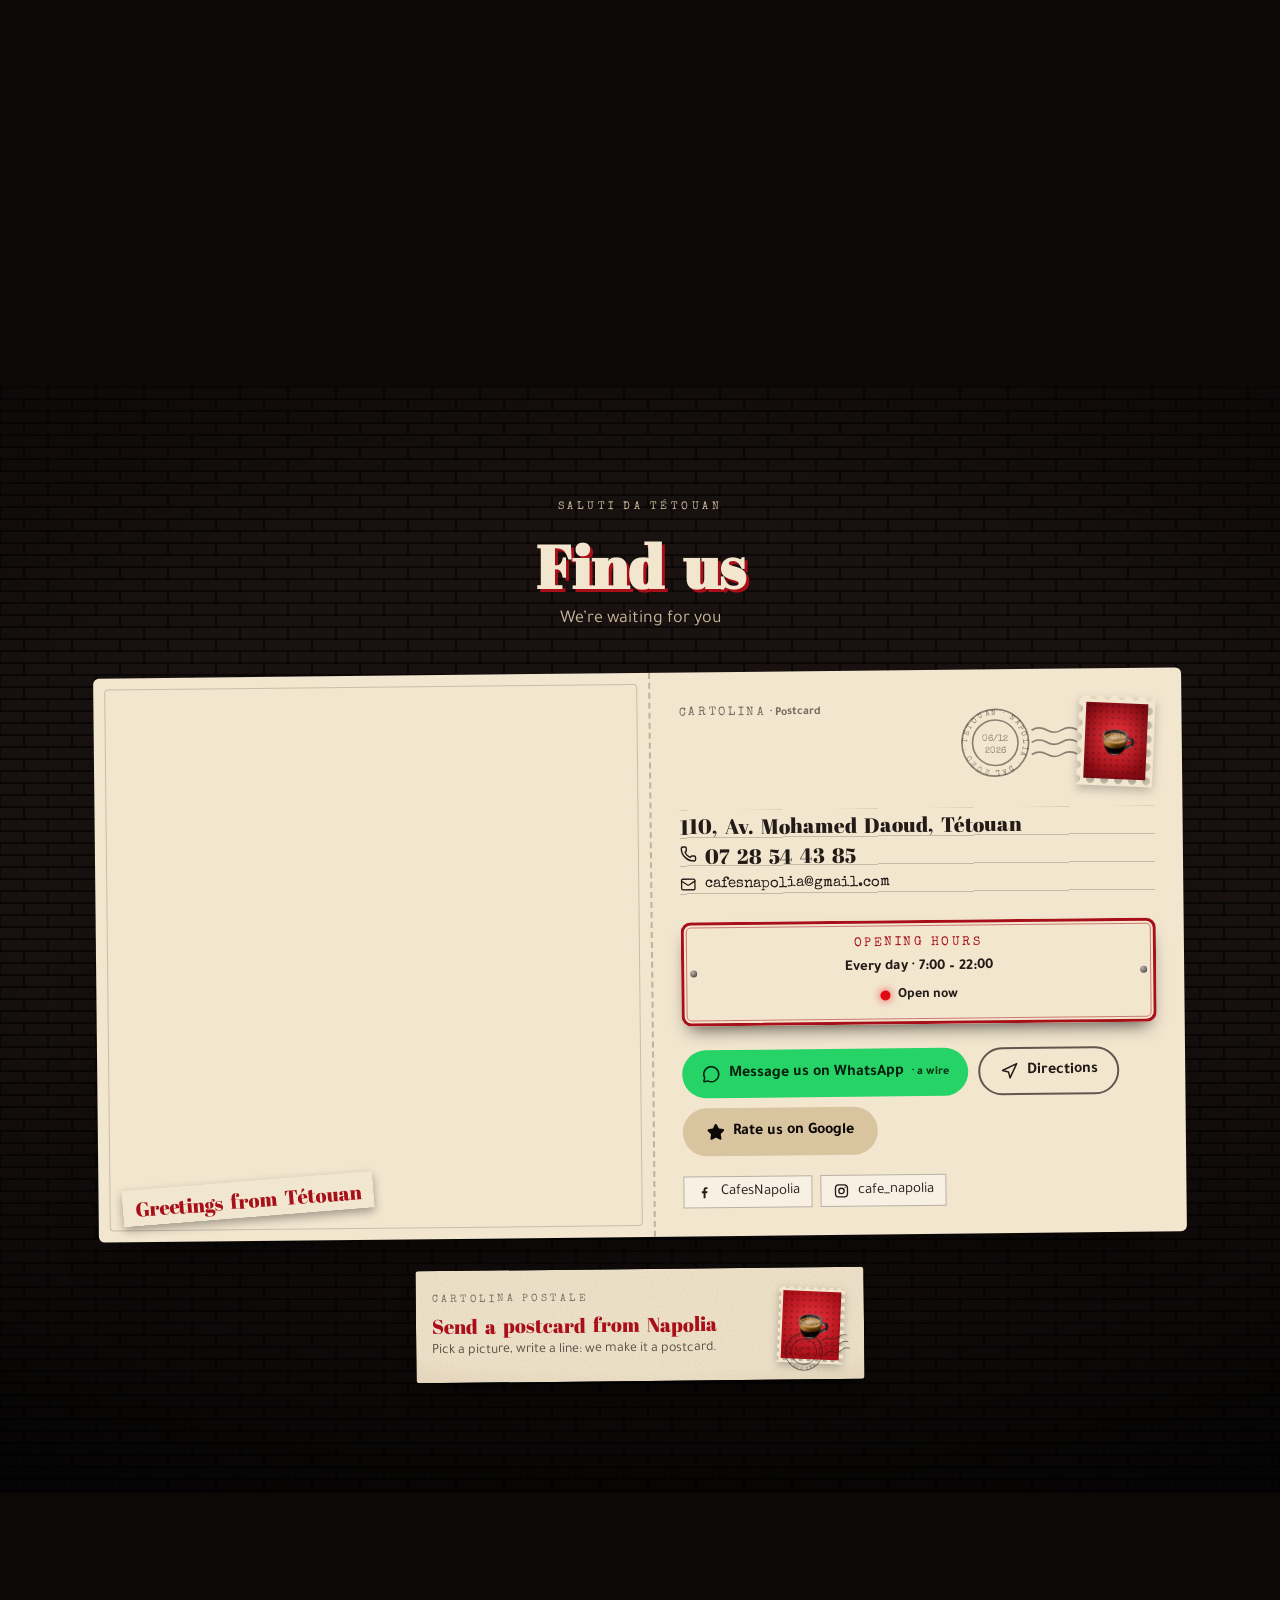
==== commit 77868ce2: "Publish website build" ====
--- a/index.html
+++ b/index.html
@@ -75,11 +75,11 @@
         "sameAs": ["https://www.facebook.com/CafesNapolia", "https://www.instagram.com/cafe_napolia/"]
       }
     </script>
-    <script type="module" crossorigin src="/assets/index-Cjgi9jfr.js"></script>
-    <link rel="modulepreload" crossorigin href="/assets/i18n-BQqAeSSy.js">
-    <link rel="modulepreload" crossorigin href="/assets/ui-DUtUfWSb.js">
+    <script type="module" crossorigin src="/assets/index-pDs_UGu_.js"></script>
+    <link rel="modulepreload" crossorigin href="/assets/i18n-Ds47vNMn.js">
+    <link rel="modulepreload" crossorigin href="/assets/ui-BFV5I6Vy.js">
     <link rel="modulepreload" crossorigin href="/assets/supabaseConfig-3txsLbbu.js">
-    <link rel="preload" as="style" crossorigin href="/assets/index-D8hYT_tt.css" data-css onload="this.onload=null;this.rel='stylesheet'"><noscript><link rel="stylesheet" crossorigin href="/assets/index-D8hYT_tt.css"></noscript>
+    <link rel="preload" as="style" crossorigin href="/assets/index-CR5-Fv78.css" data-css onload="this.onload=null;this.rel='stylesheet'"><noscript><link rel="stylesheet" crossorigin href="/assets/index-CR5-Fv78.css"></noscript>
   </head>
   <body>
     <div id="root">
--- a/assets/index-CR5-Fv78.css
+++ b/assets/index-CR5-Fv78.css
@@ -0,0 +1 @@
+@font-face{font-family:Montserrat Variable;font-style:normal;font-display:swap;font-weight:100 900;src:url(/assets/montserrat-cyrillic-ext-wght-normal-CO5hGrJv.woff2)format("woff2-variations");unicode-range:U+460-52F,U+1C80-1C8A,U+20B4,U+2DE0-2DFF,U+A640-A69F,U+FE2E-FE2F}@font-face{font-family:Montserrat Variable;font-style:normal;font-display:swap;font-weight:100 900;src:url(/assets/montserrat-cyrillic-wght-normal-EAA9jha_.woff2)format("woff2-variations");unicode-range:U+301,U+400-45F,U+490-491,U+4B0-4B1,U+2116}@font-face{font-family:Montserrat Variable;font-style:normal;font-display:swap;font-weight:100 900;src:url(/assets/montserrat-vietnamese-wght-normal-k7S-YeeD.woff2)format("woff2-variations");unicode-range:U+102-103,U+110-111,U+128-129,U+168-169,U+1A0-1A1,U+1AF-1B0,U+300-301,U+303-304,U+308-309,U+323,U+329,U+1EA0-1EF9,U+20AB}@font-face{font-family:Montserrat Variable;font-style:normal;font-display:swap;font-weight:100 900;src:url(/assets/montserrat-latin-ext-wght-normal-BsZE-iaG.woff2)format("woff2-variations");unicode-range:U+100-2BA,U+2BD-2C5,U+2C7-2CC,U+2CE-2D7,U+2DD-2FF,U+304,U+308,U+329,U+1D00-1DBF,U+1E00-1E9F,U+1EF2-1EFF,U+2020,U+20A0-20AB,U+20AD-20C0,U+2113,U+2C60-2C7F,U+A720-A7FF}@font-face{font-family:Montserrat Variable;font-style:normal;font-display:swap;font-weight:100 900;src:url(/assets/montserrat-latin-wght-normal-l_AIctKy.woff2)format("woff2-variations");unicode-range:U+??,U+131,U+152-153,U+2BB-2BC,U+2C6,U+2DA,U+2DC,U+304,U+308,U+329,U+2000-206F,U+20AC,U+2122,U+2191,U+2193,U+2212,U+2215,U+FEFF,U+FFFD}@font-face{font-family:Tajawal;font-style:normal;font-display:swap;font-weight:400;src:url(/assets/tajawal-arabic-400-normal-CyCXRvzh.woff2)format("woff2"),url(/assets/tajawal-arabic-400-normal-DCQxawbB.woff)format("woff");unicode-range:U+6??,U+750-77F,U+870-88E,U+890-891,U+897-8E1,U+8E3-8FF,U+200C-200E,U+2010-2011,U+204F,U+2E41,U+FB50-FDFF,U+FE70-FE74,U+FE76-FEFC,U+102E0-102FB,U+10E60-10E7E,U+10EC2-10EC4,U+10EFC-10EFF,U+1EE00-1EE03,U+1EE05-1EE1F,U+1EE21-1EE22,U+1EE24,U+1EE27,U+1EE29-1EE32,U+1EE34-1EE37,U+1EE39,U+1EE3B,U+1EE42,U+1EE47,U+1EE49,U+1EE4B,U+1EE4D-1EE4F,U+1EE51-1EE52,U+1EE54,U+1EE57,U+1EE59,U+1EE5B,U+1EE5D,U+1EE5F,U+1EE61-1EE62,U+1EE64,U+1EE67-1EE6A,U+1EE6C-1EE72,U+1EE74-1EE77,U+1EE79-1EE7C,U+1EE7E,U+1EE80-1EE89,U+1EE8B-1EE9B,U+1EEA1-1EEA3,U+1EEA5-1EEA9,U+1EEAB-1EEBB,U+1EEF0-1EEF1}@font-face{font-family:Tajawal;font-style:normal;font-display:swap;font-weight:400;src:url(/assets/tajawal-latin-400-normal-BVNSOH3d.woff2)format("woff2"),url(/assets/tajawal-latin-400-normal-BdYcZznU.woff)format("woff");unicode-range:U+??,U+131,U+152-153,U+2BB-2BC,U+2C6,U+2DA,U+2DC,U+304,U+308,U+329,U+2000-206F,U+20AC,U+2122,U+2191,U+2193,U+2212,U+2215,U+FEFF,U+FFFD}@font-face{font-family:Tajawal;font-style:normal;font-display:swap;font-weight:500;src:url(/assets/tajawal-arabic-500-normal-BZ8ojJNu.woff2)format("woff2"),url(/assets/tajawal-arabic-500-normal-CbVEaYEW.woff)format("woff");unicode-range:U+6??,U+750-77F,U+870-88E,U+890-891,U+897-8E1,U+8E3-8FF,U+200C-200E,U+2010-2011,U+204F,U+2E41,U+FB50-FDFF,U+FE70-FE74,U+FE76-FEFC,U+102E0-102FB,U+10E60-10E7E,U+10EC2-10EC4,U+10EFC-10EFF,U+1EE00-1EE03,U+1EE05-1EE1F,U+1EE21-1EE22,U+1EE24,U+1EE27,U+1EE29-1EE32,U+1EE34-1EE37,U+1EE39,U+1EE3B,U+1EE42,U+1EE47,U+1EE49,U+1EE4B,U+1EE4D-1EE4F,U+1EE51-1EE52,U+1EE54,U+1EE57,U+1EE59,U+1EE5B,U+1EE5D,U+1EE5F,U+1EE61-1EE62,U+1EE64,U+1EE67-1EE6A,U+1EE6C-1EE72,U+1EE74-1EE77,U+1EE79-1EE7C,U+1EE7E,U+1EE80-1EE89,U+1EE8B-1EE9B,U+1EEA1-1EEA3,U+1EEA5-1EEA9,U+1EEAB-1EEBB,U+1EEF0-1EEF1}@font-face{font-family:Tajawal;font-style:normal;font-display:swap;font-weight:500;src:url(/assets/tajawal-latin-500-normal-CoYeBiSI.woff2)format("woff2"),url(/assets/tajawal-latin-500-normal-DU9v6xgj.woff)format("woff");unicode-range:U+??,U+131,U+152-153,U+2BB-2BC,U+2C6,U+2DA,U+2DC,U+304,U+308,U+329,U+2000-206F,U+20AC,U+2122,U+2191,U+2193,U+2212,U+2215,U+FEFF,U+FFFD}@font-face{font-family:Tajawal;font-style:normal;font-display:swap;font-weight:700;src:url(/assets/tajawal-arabic-700-normal-D2-eand5.woff2)format("woff2"),url(/assets/tajawal-arabic-700-normal-9L7Zusdl.woff)format("woff");unicode-range:U+6??,U+750-77F,U+870-88E,U+890-891,U+897-8E1,U+8E3-8FF,U+200C-200E,U+2010-2011,U+204F,U+2E41,U+FB50-FDFF,U+FE70-FE74,U+FE76-FEFC,U+102E0-102FB,U+10E60-10E7E,U+10EC2-10EC4,U+10EFC-10EFF,U+1EE00-1EE03,U+1EE05-1EE1F,U+1EE21-1EE22,U+1EE24,U+1EE27,U+1EE29-1EE32,U+1EE34-1EE37,U+1EE39,U+1EE3B,U+1EE42,U+1EE47,U+1EE49,U+1EE4B,U+1EE4D-1EE4F,U+1EE51-1EE52,U+1EE54,U+1EE57,U+1EE59,U+1EE5B,U+1EE5D,U+1EE5F,U+1EE61-1EE62,U+1EE64,U+1EE67-1EE6A,U+1EE6C-1EE72,U+1EE74-1EE77,U+1EE79-1EE7C,U+1EE7E,U+1EE80-1EE89,U+1EE8B-1EE9B,U+1EEA1-1EEA3,U+1EEA5-1EEA9,U+1EEAB-1EEBB,U+1EEF0-1EEF1}@font-face{font-family:Tajawal;font-style:normal;font-display:swap;font-weight:700;src:url(/assets/tajawal-latin-700-normal-BypgxfGb.woff2)format("woff2"),url(/assets/tajawal-latin-700-normal-CV3bxpHe.woff)format("woff");unicode-range:U+??,U+131,U+152-153,U+2BB-2BC,U+2C6,U+2DA,U+2DC,U+304,U+308,U+329,U+2000-206F,U+20AC,U+2122,U+2191,U+2193,U+2212,U+2215,U+FEFF,U+FFFD}@font-face{font-family:Tajawal;font-style:normal;font-display:swap;font-weight:800;src:url(/assets/tajawal-arabic-800-normal-TQp-UTiE.woff2)format("woff2"),url(/assets/tajawal-arabic-800-normal-Bp_4IW2m.woff)format("woff");unicode-range:U+6??,U+750-77F,U+870-88E,U+890-891,U+897-8E1,U+8E3-8FF,U+200C-200E,U+2010-2011,U+204F,U+2E41,U+FB50-FDFF,U+FE70-FE74,U+FE76-FEFC,U+102E0-102FB,U+10E60-10E7E,U+10EC2-10EC4,U+10EFC-10EFF,U+1EE00-1EE03,U+1EE05-1EE1F,U+1EE21-1EE22,U+1EE24,U+1EE27,U+1EE29-1EE32,U+1EE34-1EE37,U+1EE39,U+1EE3B,U+1EE42,U+1EE47,U+1EE49,U+1EE4B,U+1EE4D-1EE4F,U+1EE51-1EE52,U+1EE54,U+1EE57,U+1EE59,U+1EE5B,U+1EE5D,U+1EE5F,U+1EE61-1EE62,U+1EE64,U+1EE67-1EE6A,U+1EE6C-1EE72,U+1EE74-1EE77,U+1EE79-1EE7C,U+1EE7E,U+1EE80-1EE89,U+1EE8B-1EE9B,U+1EEA1-1EEA3,U+1EEA5-1EEA9,U+1EEAB-1EEBB,U+1EEF0-1EEF1}@font-face{font-family:Tajawal;font-style:normal;font-display:swap;font-weight:800;src:url(/assets/tajawal-latin-800-normal-CmI34b-g.woff2)format("woff2"),url(/assets/tajawal-latin-800-normal-Dm5jVIIh.woff)format("woff");unicode-range:U+??,U+131,U+152-153,U+2BB-2BC,U+2C6,U+2DA,U+2DC,U+304,U+308,U+329,U+2000-206F,U+20AC,U+2122,U+2191,U+2193,U+2212,U+2215,U+FEFF,U+FFFD}@font-face{font-family:Aref Ruqaa;font-style:normal;font-display:swap;font-weight:700;src:url(/assets/aref-ruqaa-arabic-700-normal-D30apH1C.woff2)format("woff2"),url(/assets/aref-ruqaa-arabic-700-normal-DLleZ2O-.woff)format("woff")}@font-face{font-family:Abril Fatface;font-style:normal;font-display:swap;font-weight:400;src:url(/assets/abril-fatface-latin-400-normal-utNZUC9m.woff2)format("woff2"),url(/assets/abril-fatface-latin-400-normal-CSRW-xuf.woff)format("woff")}@font-face{font-family:Special Elite;font-style:normal;font-display:swap;font-weight:400;src:url(/assets/special-elite-latin-400-normal-YjDd9tmf.woff2)format("woff2"),url(/assets/special-elite-latin-400-normal-BtSRmyJ6.woff)format("woff")}@layer properties{@supports (((-webkit-hyphens:none)) and (not (margin-trim:inline))) or ((-moz-orient:inline) and (not (color:rgb(from red r g b)))){*,:before,:after,::backdrop{--tw-translate-x:0;--tw-translate-y:0;--tw-translate-z:0;--tw-scale-x:1;--tw-scale-y:1;--tw-scale-z:1;--tw-rotate-x:initial;--tw-rotate-y:initial;--tw-rotate-z:initial;--tw-skew-x:initial;--tw-skew-y:initial;--tw-pan-x:initial;--tw-pan-y:initial;--tw-pinch-zoom:initial;--tw-scroll-snap-strictness:proximity;--tw-space-y-reverse:0;--tw-divide-y-reverse:0;--tw-border-style:solid;--tw-gradient-position:initial;--tw-gradient-from:#0000;--tw-gradient-via:#0000;--tw-gradient-to:#0000;--tw-gradient-stops:initial;--tw-gradient-via-stops:initial;--tw-gradient-from-position:0%;--tw-gradient-via-position:50%;--tw-gradient-to-position:100%;--tw-leading:initial;--tw-font-weight:initial;--tw-tracking:initial;--tw-ordinal:initial;--tw-slashed-zero:initial;--tw-numeric-figure:initial;--tw-numeric-spacing:initial;--tw-numeric-fraction:initial;--tw-shadow:0 0 #0000;--tw-shadow-color:initial;--tw-shadow-alpha:100%;--tw-inset-shadow:0 0 #0000;--tw-inset-shadow-color:initial;--tw-inset-shadow-alpha:100%;--tw-ring-color:initial;--tw-ring-shadow:0 0 #0000;--tw-inset-ring-color:initial;--tw-inset-ring-shadow:0 0 #0000;--tw-ring-inset:initial;--tw-ring-offset-width:0px;--tw-ring-offset-color:#fff;--tw-ring-offset-shadow:0 0 #0000;--tw-blur:initial;--tw-brightness:initial;--tw-contrast:initial;--tw-grayscale:initial;--tw-hue-rotate:initial;--tw-invert:initial;--tw-opacity:initial;--tw-saturate:initial;--tw-sepia:initial;--tw-drop-shadow:initial;--tw-drop-shadow-color:initial;--tw-drop-shadow-alpha:100%;--tw-drop-shadow-size:initial;--tw-backdrop-blur:initial;--tw-backdrop-brightness:initial;--tw-backdrop-contrast:initial;--tw-backdrop-grayscale:initial;--tw-backdrop-hue-rotate:initial;--tw-backdrop-invert:initial;--tw-backdrop-opacity:initial;--tw-backdrop-saturate:initial;--tw-backdrop-sepia:initial;--tw-duration:initial;--tw-ease:initial}}}@layer theme{:root,:host{--font-sans:-apple-system, BlinkMacSystemFont, "Segoe UI", Roboto, "Helvetica Neue", "Noto Sans", Arial, sans-serif, "Apple Color Emoji", "Segoe UI Emoji", "Segoe UI Symbol", "Noto Color Emoji";--font-mono:ui-monospace, SFMono-Regular, Menlo, Monaco, Consolas, "Liberation Mono", "Courier New", monospace;--color-black:#000;--color-white:#fff;--spacing:.25rem;--container-xs:20rem;--container-sm:24rem;--container-md:28rem;--container-lg:32rem;--container-xl:36rem;--container-2xl:42rem;--container-4xl:56rem;--container-6xl:72rem;--container-7xl:80rem;--text-xs:.75rem;--text-xs--line-height:calc(1 / .75);--text-sm:.875rem;--text-sm--line-height:calc(1.25 / .875);--text-base:1rem;--text-base--line-height:calc(1.5 / 1);--text-lg:1.125rem;--text-lg--line-height:calc(1.75 / 1.125);--text-xl:1.25rem;--text-xl--line-height:calc(1.75 / 1.25);--text-2xl:1.5rem;--text-2xl--line-height:calc(2 / 1.5);--text-3xl:1.875rem;--text-3xl--line-height:calc(2.25 / 1.875);--text-4xl:2.25rem;--text-4xl--line-height:calc(2.5 / 2.25);--text-5xl:3rem;--text-5xl--line-height:1;--text-6xl:3.75rem;--text-6xl--line-height:1;--font-weight-normal:400;--font-weight-semibold:600;--font-weight-bold:700;--font-weight-extrabold:800;--tracking-tight:-.025em;--tracking-normal:0em;--leading-tight:1.25;--leading-snug:1.375;--leading-relaxed:1.625;--radius-sm:.25rem;--radius-md:.375rem;--radius-lg:.5rem;--radius-xl:.75rem;--radius-2xl:1rem;--ease-in:cubic-bezier(.4, 0, 1, 1);--ease-out:cubic-bezier(0, 0, .2, 1);--animate-spin:spin 1s linear infinite;--animate-pulse:pulse 2s cubic-bezier(.4, 0, .6, 1) infinite;--blur-sm:8px;--blur-xl:24px;--default-transition-duration:.15s;--default-transition-timing-function:cubic-bezier(.4, 0, .2, 1);--default-font-family:var(--font-sans);--default-mono-font-family:var(--font-mono);--color-night:#0b0806;--color-roast:#16100c;--color-bean:#24180f;--color-crema:#f3e6d3;--color-mute:#a8988a;--color-brand:#e30613;--color-brand-2:#ff3b45;--color-gold:#d9c4a0;--color-paper:#f2e6cf;--color-paper-2:#c9b79a;--color-ink:#231b17;--color-neon:#ff3b47;--font-display:"Montserrat Variable", "Tajawal", system-ui, sans-serif;--font-body:"Tajawal", "Montserrat Variable", system-ui, sans-serif;--font-sign:"Aref Ruqaa", "Abril Fatface", "Tajawal", serif;--font-price:"Abril Fatface", "Montserrat Variable", serif;--font-type:"Special Elite", ui-monospace, monospace}}@layer base{*,:after,:before,::backdrop{box-sizing:border-box;border:0 solid;margin:0;padding:0}::file-selector-button{box-sizing:border-box;border:0 solid;margin:0;padding:0}html,:host{-webkit-text-size-adjust:100%;tab-size:4;line-height:1.5;font-family:var(--default-font-family,-apple-system, BlinkMacSystemFont, "Segoe UI", Roboto, "Helvetica Neue", "Noto Sans", Arial, sans-serif, "Apple Color Emoji", "Segoe UI Emoji", "Segoe UI Symbol", "Noto Color Emoji");font-feature-settings:var(--default-font-feature-settings,normal);font-variation-settings:var(--default-font-variation-settings,normal);-webkit-tap-highlight-color:transparent}hr{height:0;color:inherit;border-top-width:1px}abbr:where([title]){-webkit-text-decoration:underline dotted;text-decoration:underline dotted}h1,h2,h3,h4,h5,h6{font-size:inherit;font-weight:inherit}a{color:inherit;-webkit-text-decoration:inherit;-webkit-text-decoration:inherit;-webkit-text-decoration:inherit;-webkit-text-decoration:inherit;text-decoration:inherit}b,strong{font-weight:bolder}code,kbd,samp,pre{font-family:var(--default-mono-font-family,ui-monospace, SFMono-Regular, Menlo, Monaco, Consolas, "Liberation Mono", "Courier New", monospace);font-feature-settings:var(--default-mono-font-feature-settings,normal);font-variation-settings:var(--default-mono-font-variation-settings,normal);font-size:1em}small{font-size:80%}sub,sup{vertical-align:baseline;font-size:75%;line-height:0;position:relative}sub{bottom:-.25em}sup{top:-.5em}table{text-indent:0;border-color:inherit;border-collapse:collapse}:-moz-focusring:where(:not(iframe)){outline:auto}progress{vertical-align:baseline}summary{display:list-item}ol,ul,menu{list-style:none}img,svg,video,canvas,audio,iframe,embed,object{vertical-align:middle;display:block}img,video{max-width:100%;height:auto}button,input,select,optgroup,textarea{font:inherit;font-feature-settings:inherit;font-variation-settings:inherit;letter-spacing:inherit;color:inherit;opacity:1;background-color:#0000;border-radius:0}::file-selector-button{font:inherit;font-feature-settings:inherit;font-variation-settings:inherit;letter-spacing:inherit;color:inherit;opacity:1;background-color:#0000;border-radius:0}:where(select:is([multiple],[size])) optgroup{font-weight:bolder}:where(select:is([multiple],[size])) optgroup option{padding-inline-start:20px}::file-selector-button{margin-inline-end:4px}::placeholder{opacity:1}@supports (not ((-webkit-appearance:-apple-pay-button))) or (contain-intrinsic-size:1px){::placeholder{color:currentColor}@supports (color:color-mix(in lab, red, red)){::placeholder{color:color-mix(in oklab, currentcolor 50%, transparent)}}}textarea{resize:vertical}::-webkit-search-decoration{-webkit-appearance:none}::-webkit-date-and-time-value{min-height:1lh;text-align:inherit}::-webkit-datetime-edit{display:inline-flex}::-webkit-datetime-edit-fields-wrapper{padding:0}::-webkit-datetime-edit{padding-block:0}::-webkit-datetime-edit-year-field{padding-block:0}::-webkit-datetime-edit-month-field{padding-block:0}::-webkit-datetime-edit-day-field{padding-block:0}::-webkit-datetime-edit-hour-field{padding-block:0}::-webkit-datetime-edit-minute-field{padding-block:0}::-webkit-datetime-edit-second-field{padding-block:0}::-webkit-datetime-edit-millisecond-field{padding-block:0}::-webkit-datetime-edit-meridiem-field{padding-block:0}::-webkit-calendar-picker-indicator{line-height:1}:-moz-ui-invalid{box-shadow:none}button,input:where([type=button],[type=reset],[type=submit]){appearance:button}::file-selector-button{appearance:button}::-webkit-inner-spin-button{height:auto}::-webkit-outer-spin-button{height:auto}[hidden]:where(:not([hidden=until-found])){display:none!important}button:not(:disabled),[role=button]:not([aria-disabled=true]){cursor:pointer}}@layer components{.brick{background-color:#0b0807;background-image:url("data:image/svg+xml,%3Csvg xmlns='http://www.w3.org/2000/svg' width='48' height='24'%3E%3Crect width='48' height='24' fill='%230B0807'/%3E%3Cg fill='%23191210'%3E%3Crect x='1' y='1' width='46' height='10' rx='1.5'/%3E%3Crect x='-23' y='13' width='46' height='10' rx='1.5'/%3E%3Crect x='25' y='13' width='46' height='10' rx='1.5'/%3E%3C/g%3E%3C/svg%3E");background-size:48px 24px}.vignette:before{content:"";pointer-events:none;background:radial-gradient(120% 75% at 50% 40%,#0000 35%,#000000c7 85%);position:absolute;inset:0}.sign-title{font-family:var(--font-sign);color:var(--color-paper);text-shadow:3px 3px #a90f18;font-weight:700}.neon-text{color:#ffe4e6;text-shadow:0 0 3px #ff5a66,0 0 10px #ff2d3d,0 0 22px #e30613,0 0 40px #e3061399}.neon-tube{color:#ffe4e6;text-shadow:0 0 3px #ff5a66,0 0 9px #ff2d3d,0 0 18px #e30613;border:2px solid #ff5a66;border-radius:12px;display:inline-block;box-shadow:0 0 6px #ff2d3d,0 0 16px #e306138c,inset 0 0 7px #ff2d3d80}.neon-tube.is-off{color:#6f6461;text-shadow:none;box-shadow:none;border-color:#5a4f4c}.neon-logo{filter:drop-shadow(0 0 2px #ff8088)drop-shadow(0 0 8px #ff2d3df2)drop-shadow(0 0 22px #e30613b3)}.neon-logo.is-off{filter:brightness(.42)saturate(.3)contrast(1.1)}@keyframes neon-on{0%{opacity:.12}7%{opacity:1}10%{opacity:.25}17%{opacity:1}20%{opacity:.45}30%,to{opacity:1}}.neon-on{animation:1.5s ease-out both neon-on}.awning{z-index:6;filter:drop-shadow(0 12px 10px #000000b3);position:relative}.awning-rod{background:linear-gradient(#45403d,#161414);border-radius:4px;height:7px;margin:0 4%;position:relative;box-shadow:0 2px 4px #000000b3}.awning-rod:before,.awning-rod:after{content:"";background:radial-gradient(circle at 40% 35%,#5a5450,#171515);border-radius:50%;width:13px;height:13px;position:absolute;top:-3px}.awning-rod:before{left:-5px}.awning-rod:after{right:-5px}.awning-slope{clip-path:polygon(4.5% 0,95.5% 0,100% 100%,0 100%);height:44px;margin-top:-1px;display:flex;position:relative}.awning-slope i,.awning-flaps i{flex:1}.awning-slope i.r{background:linear-gradient(#6e070e,#c30a15 55%,#ec1b26)}.awning-slope i.b{background:linear-gradient(#000,#100e0e 55%,#211d1d)}.awning-slope.is-lit:after{content:"";mix-blend-mode:screen;background:radial-gradient(48% 120% at 50% -20%,#ff46506b,#0000 70%);position:absolute;inset:0}.awning-pipe{background:linear-gradient(90deg,#b9aa90,#efe3cb 50%,#b9aa90);height:3px}.awning-flaps{height:21px;display:flex}.awning-flaps i{border-radius:0 0 50% 50%/0 0 62% 62%}.awning-flaps i.r{background:linear-gradient(#f2232e,#be0a14)}.awning-flaps i.b{background:linear-gradient(#3a3232,#171313);box-shadow:inset 0 -1.5px #ffffff12}.shop-window{outline-offset:-12px;background:radial-gradient(at 50% 92%,#ffc48252,#0000 62%),linear-gradient(#1a1311,#0e0a09);border:7px solid #1c1918;outline:1px solid #f2e6cf38;position:relative;overflow:hidden;box-shadow:0 20px 30px -16px #000000e6}.shop-window:after{content:"";pointer-events:none;background:linear-gradient(112deg,#0000 28%,#ffffff14 36%,#0000 44% 62%,#ffffff0d 67%,#0000 72%);position:absolute;inset:0}.brick.is-day{background-color:#1d1512}.is-day .sun-wall{pointer-events:none;background:linear-gradient(118deg,#ffd69633,#0000 55%),radial-gradient(60% 40% at 85% 8%,#ffe1aa29,#0000 70%);position:absolute;inset:0}.is-day .neon-logo:not(.is-off){filter:drop-shadow(0 0 1px #ff8088)drop-shadow(0 0 5px #ff2d3d8c)}.is-day .shop-window{background:radial-gradient(at 50% 92%,#ffd2965c,#0000 62%),linear-gradient(#2a1f1a,#15100d)}.is-day .sun{pointer-events:none;background:linear-gradient(115deg,#ffd69629,#0000 45%),radial-gradient(70% 40% at 15% 0,#ffdca02e,#0000 70%);position:absolute;inset:0}.painted{font-family:var(--font-sign);color:var(--color-paper);text-shadow:1.5px 1.5px #a90f18,-1px -1px #a90f18,1.5px -1px #a90f18,-1px 1.5px #a90f18,4px 4px #000000b3;font-weight:700}.painted-red{color:#ff3b47;text-shadow:1.5px 1.5px #5c060c,-1px -1px #5c060c,1.5px -1px #5c060c,-1px 1.5px #5c060c,4px 4px #000000b3}.shelf{background:linear-gradient(#4a403b,#1e1a18);border-radius:3px;height:6px;box-shadow:0 6px 10px #0009}.shutter{z-index:8;background:linear-gradient(#0000004d,#0000 25%,#00000059),repeating-linear-gradient(#76706b 0 9px,#45403d 9px 11px,#8e8782 11px 12px);position:absolute;inset:0}.shutter:after{content:"";background:linear-gradient(#24211f,#5a5450);border-radius:5px;width:74px;height:9px;margin-left:-37px;position:absolute;bottom:16px;left:50%;box-shadow:0 2px 3px #00000080}.rain-glass{z-index:9;pointer-events:none;opacity:.9;background-image:radial-gradient(circle at 38% 34%,#ffffffd9 0 .7px,#ffffff24 1.3px,#0000004d 2.3px,#0000 3px),radial-gradient(circle at 38% 34%,#ffffffbf 0 1px,#ffffff1f 2px,#00000052 3.6px,#0000 4.4px),radial-gradient(circle at 38% 34%,#fff9 0 .5px,#ffffff1a 1px,#00000038 1.7px,#0000 2.2px),radial-gradient(circle at 38% 34%,#ffffffb3 0 .6px,#ffffff1f 1.2px,#00000040 2px,#0000 2.6px),radial-gradient(circle at 38% 34%,#fffc 0 1.4px,#ffffff1f 2.6px,#00000057 4.4px,#0000 5.4px);background-position:7px 11px,53px 41px,19px 29px,31px 3px,90px 70px;background-size:61px 73px,107px 97px,37px 47px,83px 59px,131px 113px;position:absolute;inset:0}.rain-glass:after{content:"";background:repeating-linear-gradient(90deg,#0000 0 47px,#ffffff21 47px 48.4px,#0000 48.4px 121px),repeating-linear-gradient(90deg,#0000 0 88px,#ffffff17 88px 89px,#0000 89px 173px);position:absolute;inset:0;-webkit-mask:repeating-linear-gradient(#0000 0 30px,#000 70px,#0000 118px);mask:repeating-linear-gradient(#0000 0 30px,#000 70px,#0000 118px)}@keyframes rain-fall{0%{transform:translate(0)}to{transform:translate(-40px,220px)}}.rain-street{pointer-events:none;position:absolute;inset:0;overflow:hidden}.rain-street:before{content:"";will-change:transform;background:repeating-linear-gradient(104deg,#0000 0 17px,#cdd7eb13 17px 18px,#0000 18px 39px) 0 0/120px 220px;animation:.7s linear infinite rain-fall;position:absolute;inset:-220px -40px 0 0}.wet-floor{pointer-events:none;background:radial-gradient(46% 85% at 50% 0,#ff2d3d6b,#0000 72%),linear-gradient(#ffffff0f,#0000);height:50px;margin-top:-50px;position:relative}@keyframes steam-rise{0%{opacity:0;transform:translateY(6px)scaleX(.8)}25%{opacity:.75}to{opacity:0;transform:translateY(-34px)scaleX(1.4)}}.steam{pointer-events:none;gap:5px;display:flex;position:absolute}.steam i{filter:blur(3px);background:radial-gradient(#ffffffb8,#0000 70%);border-radius:50%;width:11px;height:30px;animation:3.2s ease-out infinite steam-rise;display:block}.steam i:nth-child(2){animation-delay:1.1s}.steam i:nth-child(3){animation-delay:2.2s}.checker{background:conic-gradient(#d6c7ad 0 25%, #121010 0 50%, #d6c7ad 0 75%, #121010 0) 50% 0 / 14px 14px;opacity:.85}.checker-floor{background:conic-gradient(#d6c7ad 0 25%, #121010 0 50%, #d6c7ad 0 75%, #121010 0) 50% 0 / 34px 34px;transform-origin:top;opacity:.88;height:50px;transform:perspective(200px)rotateX(48deg);-webkit-mask:linear-gradient(#000 45%,#0000);mask:linear-gradient(#000 45%,#0000)}.paper{color:#231b17;background:#f2e6cf}.paper-note{color:#2b1f19;background:#f3ebda;position:relative;box-shadow:0 12px 20px #00000080}.paper-note:before,.paper-note:after{content:"";background:#e8ddc0d1;width:64px;height:22px;position:absolute;top:-9px;box-shadow:0 1px 2px #00000040}.paper-note:before{left:-16px;transform:rotate(-30deg)}.paper-note:after{right:-16px;transform:rotate(30deg)}.perforated{background:radial-gradient(circle at 7px 7px,#0000 3.6px,#f2e6cf 4.2px) -7px -7px/14px 14px;padding:7px}.torn-bottom{-webkit-mask:conic-gradient(from -45deg at bottom,#0000,#000 1deg 89deg,#0000 90deg) bottom/14px 51% repeat-x,linear-gradient(#000 0 0) top/100% 50% no-repeat;mask:conic-gradient(from -45deg at bottom,#0000,#000 1deg 89deg,#0000 90deg) bottom/14px 51% repeat-x,linear-gradient(#000 0 0) top/100% 50% no-repeat}.notched{-webkit-mask:radial-gradient(7px at 0,#0000 96%,#000) 0/51% 100% no-repeat,radial-gradient(7px at 100%,#0000 96%,#000) 100%/51% 100% no-repeat;mask:radial-gradient(7px at 0,#0000 96%,#000) 0/51% 100% no-repeat,radial-gradient(7px at 100%,#0000 96%,#000) 100%/51% 100% no-repeat}.felt{background:repeating-linear-gradient(#151211 0 13px,#0a0808 13px 15px);box-shadow:inset 0 0 18px #000c}.stamp-flip{transform-style:preserve-3d;transition:transform .45s cubic-bezier(.22,1,.36,1);position:relative}.stamp-flip.is-turned{transform:rotateY(180deg)}.stamp-front,.stamp-back{backface-visibility:hidden;filter:drop-shadow(0 10px 10px #0000008c)}.stamp-back{position:absolute;inset:0;transform:rotateY(180deg)}.stamp-pic{background:radial-gradient(circle at 50% 45%,#f0363f,#a90f18 75%);box-shadow:inset 0 0 28px #00000073}.stamp-pic:before{content:"";background:radial-gradient(#00000038 1px,#0000 1.4px) 0 0/6px 6px;position:absolute;inset:0}.postcard-lines{background-image:repeating-linear-gradient(#0000 0 27px,#231b1738 27px 28px)}.old-photo{background:#efe6d3;padding:8px 8px 10px;position:relative;box-shadow:0 8px 14px #0009}.old-photo img{aspect-ratio:1;object-fit:cover;filter:sepia(.78)contrast(1.06)brightness(.94)saturate(.9);width:100%;display:block}.old-photo:before,.old-photo:after{content:"";background:linear-gradient(135deg,#1c1614f5 50%,#0000 50%);width:22px;height:22px;position:absolute}.old-photo:before{top:-3px;left:-3px}.old-photo:after{bottom:-3px;right:-3px;transform:rotate(180deg)}.album-page{background:radial-gradient(120% 90% at 50% 40%,#211b19,#141110);box-shadow:inset 0 0 0 1px #ffffff0a,inset 0 0 40px #000c,0 20px 30px -16px #000000e6}.enamel{color:#231b17;background:#f2e6cf;border-radius:10px;position:relative;box-shadow:inset 0 0 0 3px #a90f18,inset 0 0 0 5px #f2e6cf,inset 0 0 0 6px #a90f1880,0 10px 18px -8px #000000b3}.enamel:before,.enamel:after{content:"";background:radial-gradient(circle at 35% 30%,#b9b2aa,#3a3532);border-radius:50%;width:7px;height:7px;margin-top:-3.5px;position:absolute;top:50%}.enamel:before{left:9px}.enamel:after{right:9px}.film-holes:before,.film-holes:after{content:"";z-index:4;pointer-events:none;background:#060505 linear-gradient(#0000 0 6px,#2b2624 6px 18px,#0000 18px) 4px 0/10px 24px repeat-y;width:18px;position:absolute;top:0;bottom:0}.film-holes:before{left:0}.film-holes:after{right:0}.film-old{filter:sepia(.32)contrast(1.06)saturate(.85)brightness(.95)}@keyframes film-flicker{0%{opacity:.05}to{opacity:.12}}.film-flicker{pointer-events:none;background:radial-gradient(at 50% 45%,#fff0d273,#0000 70%);animation:.24s ease-in-out infinite alternate film-flicker;position:absolute;inset:0}.film-flicker.is-still{opacity:.08;animation:none}@media (prefers-reduced-motion:reduce){.film-flicker{animation:none}.stamp-flip{transition:none}}.lantern{filter:drop-shadow(0 0 6px #ffbe50d9)drop-shadow(0 0 18px #ffa02873)}.neon-crescent{filter:drop-shadow(0 0 3px #ffe7b0)drop-shadow(0 0 10px #ffc86ee6)drop-shadow(0 0 20px #ffaa3c80)}@keyframes sway{0%,to{transform:rotate(-2.5deg)}50%{transform:rotate(2.5deg)}}.sway{transform-origin:50% 0;animation:4.5s ease-in-out infinite sway}.bunting{filter:drop-shadow(0 3px 3px #00000073)}.is-away .steam i,.is-away .rain-street:before,.is-away .sway{animation-play-state:paused}.is-light .steam{display:none}.is-light .rain-street:before,.is-light .film-flicker{animation:none}@media (prefers-reduced-motion:reduce){.neon-on,.rain-street:before,.steam i,.sway{animation:none}.steam{display:none}}.pg-wall{isolation:isolate;background-color:#0b0807;background-image:url("data:image/svg+xml,%3Csvg xmlns='http://www.w3.org/2000/svg' width='48' height='24'%3E%3Crect width='48' height='24' fill='%230B0807'/%3E%3Cg fill='%23191210'%3E%3Crect x='1' y='1' width='46' height='10' rx='1.5'/%3E%3Crect x='-23' y='13' width='46' height='10' rx='1.5'/%3E%3Crect x='25' y='13' width='46' height='10' rx='1.5'/%3E%3C/g%3E%3C/svg%3E");background-size:48px 24px;position:relative}.pg-wall:before{content:"";z-index:-1;pointer-events:none;background:radial-gradient(62% 30% at 50% 0,#e3061342,#0000 72%),radial-gradient(130% 85% at 50% 35%,#0000 38%,#000c 92%);position:fixed;inset:0}.pg-paper{color:#231b17;background-color:#f2e6cf;background-image:radial-gradient(125% 95% at 50% 40%,#0000 55%,#8b65342b),url("data:image/svg+xml,%3Csvg xmlns='http://www.w3.org/2000/svg' width='180' height='180'%3E%3Cfilter id='n'%3E%3CfeTurbulence type='fractalNoise' baseFrequency='0.8' numOctaves='3'/%3E%3CfeColorMatrix values='0 0 0 0 0.3 0 0 0 0 0.2 0 0 0 0 0.1 0 0 0 0.16 0'/%3E%3C/filter%3E%3Crect width='100%25' height='100%25' filter='url(%23n)'/%3E%3C/svg%3E");border-radius:3px;position:relative;box-shadow:0 18px 30px -16px #000000eb,0 2px #00000038}.pg-tape:before,.pg-tape:after{content:"";z-index:2;background:#e8ddc0cc;width:62px;height:22px;position:absolute;top:-10px;box-shadow:0 1px 2px #00000040}.pg-tape:before{left:-14px;transform:rotate(-28deg)}.pg-tape:after{right:-14px;transform:rotate(28deg)}.pg-rule{border-top:1.5px dashed #231b1752}.pg-typed{text-shadow:0 0 .7px #231b178c}.pg-lines{background:repeating-linear-gradient(#0000 0 31px,#231b1733 31px 32px);line-height:32px}.pg-ink{-webkit-mask-image:url("data:image/svg+xml,%3Csvg xmlns='http://www.w3.org/2000/svg' width='120' height='120'%3E%3Cfilter id='r'%3E%3CfeTurbulence type='fractalNoise' baseFrequency='0.9' numOctaves='2' seed='7'/%3E%3CfeColorMatrix values='0 0 0 0 0 0 0 0 0 0 0 0 0 0 0 -4.2 0 0 0 3.35'/%3E%3C/filter%3E%3Crect width='100%25' height='100%25' filter='url(%23r)'/%3E%3C/svg%3E");mask-image:url("data:image/svg+xml,%3Csvg xmlns='http://www.w3.org/2000/svg' width='120' height='120'%3E%3Cfilter id='r'%3E%3CfeTurbulence type='fractalNoise' baseFrequency='0.9' numOctaves='2' seed='7'/%3E%3CfeColorMatrix values='0 0 0 0 0 0 0 0 0 0 0 0 0 0 0 -4.2 0 0 0 3.35'/%3E%3C/filter%3E%3Crect width='100%25' height='100%25' filter='url(%23r)'/%3E%3C/svg%3E");-webkit-mask-size:120px 120px;mask-size:120px 120px}.pg-rubber{color:#be121ce6;text-align:center;border:3px solid #be121cd9;border-radius:8px;padding:4px 14px 3px;line-height:1.2;display:inline-block;box-shadow:inset 0 0 0 2px #f2e6cfe6,inset 0 0 0 3.5px #be121cb3}.pg-star{transform:rotate(var(--r,0deg));display:block;overflow:visible}.pg-star .pg-star-off{fill:none;stroke:#231b175c;stroke-width:1.5px;stroke-dasharray:2.4 2.1;stroke-linejoin:round}.pg-star .pg-star-on{opacity:0}.pg-star .pg-star-on path:first-child{fill:#c8131d;stroke:#c8131d;stroke-width:1.6px;stroke-linejoin:round}.pg-star .pg-star-on path+path{fill:none;stroke:#f2e6cf;stroke-width:1.3px;stroke-linejoin:round;opacity:.9}.pg-star.is-lit .pg-star-off{opacity:0}.pg-star.is-lit .pg-star-on{opacity:1}.pg-star.is-pressed{animation:.32s cubic-bezier(.2,.9,.3,1.3) both pg-press}.pg-holes{justify-content:center;gap:8px 11px;display:grid}.pg-hole{color:#231b1773;border:1.5px dashed #231b175c;border-radius:50%;place-items:center;width:34px;height:34px;font:11px/1 Special Elite,ui-monospace,monospace;display:grid;position:relative}.pg-hole.is-on{color:#c8131d;transform:rotate(var(--r,0deg));border:2px solid #c8131ddb}.pg-hole.is-gift{color:#231b17;border-style:solid;border-color:#231b178c}.pg-hole.is-gift.is-on{color:#c8131d;border-color:#c8131ddb}.pg-key{color:#fff;background:linear-gradient(#f2232e,#b90a14);border:2px solid #f2e6cf;border-radius:12px;justify-content:center;align-items:center;gap:8px;font-weight:800;transition:transform .12s,box-shadow .12s,opacity .2s;display:inline-flex;box-shadow:0 5px #6e060c,0 12px 18px #0006,inset 0 2px #ffffff40}.pg-key:active:not(:disabled){transform:translateY(3px);box-shadow:0 2px #6e060c,0 6px 10px #0006,inset 0 2px #ffffff40}.pg-key:disabled{opacity:.45}.pg-red{color:#fff;background:#e30613;border-radius:999px;justify-content:center;align-items:center;gap:8px;font-weight:700;transition:background .2s;display:inline-flex;box-shadow:0 0 0 3px #e306132e,0 14px 30px -12px #e30613e6}.pg-red:hover{background:#ff3b45}.pg-back{color:#f2e6cfe6;background:linear-gradient(#1d1816,#110d0c);border-radius:7px;align-items:center;gap:8px;width:fit-content;margin:20px auto 0;padding:8px 22px;font-size:14px;font-weight:700;transition:color .2s;display:flex;position:relative;box-shadow:inset 0 0 0 1.5px #f2e6cf8c,inset 0 0 0 3.5px #151110,inset 0 0 0 4.5px #f2e6cf2e,0 8px 14px -8px #000000e6}.pg-back:before,.pg-back:after{content:"";background:radial-gradient(circle at 35% 30%,#b9b2aa,#3a3532);border-radius:50%;width:5px;height:5px;margin-top:-2.5px;position:absolute;top:50%}.pg-back:before{left:8px}.pg-back:after{right:8px}.pg-back:hover{color:#fff}.pg-tagbtn{filter:drop-shadow(0 3px 4px #0000008c);align-items:center;height:40px;padding-inline-start:14px;display:flex;position:relative}.pg-tag{color:#2b1f19;clip-path:polygon(9px 0,100% 0,100% 100%,9px 100%,0 calc(100% - 9px),0 9px);background:linear-gradient(172deg,#dfcba4,#c6ad82);align-items:center;gap:8px;min-height:32px;padding-inline:21px 12px;display:inline-flex;position:relative;box-shadow:inset 0 0 0 1px #46301847,inset 0 -2px #4630181f}[dir=rtl] .pg-tag{clip-path:polygon(0 0,calc(100% - 9px) 0,100% 9px,100% calc(100% - 9px),calc(100% - 9px) 100%,0 100%)}.pg-eyelet{top:50%;background:radial-gradient(circle,#0b0807 0 2.6px,#8f7a58 3.1px 4.6px,#ead9b6 5px,#0000 5.5px);border-radius:50%;width:11px;height:11px;margin-top:-5.5px;position:absolute;inset-inline-start:6px}.pg-tagbtn>.pg-tag{transition:transform .35s cubic-bezier(.22,1,.36,1);transform:rotate(-4deg)}[dir=rtl] .pg-tagbtn>.pg-tag{transform:rotate(4deg)}.pg-tagbtn:hover>.pg-tag,.pg-tagbtn[aria-expanded=true]>.pg-tag{transform:rotate(0)}.pg-string{top:6px;color:#e9dcc0bf;width:22px;height:22px;position:absolute;inset-inline-start:0;overflow:visible}[dir=rtl] .pg-string{transform:scaleX(-1)}.pg-tags{background:#120e0cf5;border-radius:6px;flex-direction:column;gap:6px;min-width:11.5rem;padding:10px 8px;display:flex;box-shadow:inset 0 0 0 1px #f2e6cf1a,0 20px 30px -10px #000000e6}.pg-tags .pg-tag{filter:none;width:100%;min-height:40px;font-size:14px;font-weight:700}.pg-tags li:nth-child(odd) .pg-tag{transform:rotate(-1.2deg)}.pg-tags li:nth-child(2n) .pg-tag{transform:rotate(1deg)}.pg-tags .pg-tag.is-on{color:#a90f18;background:linear-gradient(172deg,#f2e6cf,#dccaa6)}.pg-badge{color:#231b17;background:linear-gradient(#ffffff8c,#fff0 48%),linear-gradient(#f6eddb,#e2d3b5);border-radius:7px;align-items:center;gap:6px;height:30px;padding:0 17px;font-size:13px;font-weight:700;transition:transform .2s;display:inline-flex;position:relative;box-shadow:inset 0 0 0 1.5px #a90f18,inset 0 0 0 3px #f2e6cf,inset 0 0 0 3.6px #a90f1873,0 4px 8px -2px #0009}.pg-badge:before,.pg-badge:after{content:"";background:radial-gradient(circle at 35% 30%,#b9b2aa,#3a3532);border-radius:50%;width:4px;height:4px;margin-top:-2px;position:absolute;top:50%}.pg-badge:before{left:7px}.pg-badge:after{right:7px}.pg-badge:hover{transform:translateY(-1px)}.pg-voucher{color:#f2e6cf;background:linear-gradient(#d10f1a,#a90f18);position:relative;-webkit-mask:radial-gradient(9px at 0,#0000 96%,#000) 0/51% 100% no-repeat,radial-gradient(9px at 100%,#0000 96%,#000) 100%/51% 100% no-repeat;mask:radial-gradient(9px at 0,#0000 96%,#000) 0/51% 100% no-repeat,radial-gradient(9px at 100%,#0000 96%,#000) 100%/51% 100% no-repeat}.pg-voucher:before{content:"";pointer-events:none;border:1.5px dashed #f2e6cf80;border-radius:4px;position:absolute;inset:7px 16px}.pg-board{background:linear-gradient(#262220,#141211);border-radius:6px;padding:10px;box-shadow:inset 0 0 0 1px #ffffff0d,0 18px 26px -14px #000000e6}.pg-felt{color:#f7f3ec;background:repeating-linear-gradient(#151211 0 13px,#0a0808 13px 15px);border-radius:3px;box-shadow:inset 0 0 18px #000c}.pg-folder{color:#2b1f19;background:linear-gradient(#d9c39b,#cbb187);border-radius:0 6px 6px;margin-top:18px;position:relative;box-shadow:inset 0 0 0 1px #46301838,0 18px 28px -16px #000000eb}[dir=rtl] .pg-folder{border-radius:6px 0 6px 6px}.pg-folder-tab{top:-17px;color:#2b1f19b3;letter-spacing:.24em;text-transform:uppercase;background:#d9c39b;border-radius:6px 6px 0 0;height:18px;padding:3px 14px 0;font:10.5px/15px Special Elite,ui-monospace,monospace;position:absolute;inset-inline-start:0;box-shadow:inset 0 1px #ffffff4d}.pg-folder .pg-sheet{background:#f4ead6;border-radius:3px;box-shadow:0 1px 2px #46301840}.pg-field{color:#231b17;background:#ffffff59;border:0;border-bottom:2px solid #231b1766;border-radius:0;outline:none;width:100%;height:46px;padding:0 10px;font-weight:700}.pg-field:focus{background:#fff9;border-bottom-color:#a90f18}.pg-postbtn{text-align:start;align-items:center;gap:14px;width:100%;padding:16px;transition:transform .25s;display:flex;position:relative;overflow:hidden;transform:rotate(-.6deg)}.pg-postbtn:hover{transform:rotate(0)translateY(-2px)}.pg-mini-stamp{filter:drop-shadow(0 3px 4px #0000004d);background:radial-gradient(circle at 4px 4px,#0000 2.1px,#f2e6cf 2.6px) -4px -4px/8px 8px;padding:4px}.pg-stamp-pic{background:radial-gradient(circle at 50% 45%,#f0363f,#a90f18 75%);position:relative}.pg-stamp-pic:before{content:"";background:radial-gradient(#00000038 1px,#0000 1.4px) 0 0/6px 6px;position:absolute;inset:0}.pg-modal{z-index:80;justify-content:center;align-items:flex-end;display:flex;position:fixed;inset:0}@media (width>=768px){.pg-modal{align-items:center}}.pg-modal-back{-webkit-backdrop-filter:blur(4px);backdrop-filter:blur(4px);background:#000000b8;animation:.2s ease-out both pg-fade;position:absolute;inset:0}.pg-modal-panel{border-radius:22px 22px 0 0;width:100%;max-height:94svh;animation:.32s cubic-bezier(.22,1,.36,1) both pg-rise;position:relative;overflow-y:auto}@media (width>=768px){.pg-modal-panel{border-radius:22px;max-width:34rem}}.pg-choice{flex:none;transition:transform .2s;position:relative}.pg-choice[aria-checked=true]{transform:translateY(-4px)rotate(-2deg)}.pg-choice[aria-checked=true]:after{content:"";pointer-events:none;border:2px solid #ff5a66;border-radius:4px;position:absolute;inset:-5px;box-shadow:0 0 10px #ff2d3d99}.pg-preview{border-radius:3px;width:100%;height:auto;display:block;box-shadow:0 16px 28px -12px #000000f2}.pg-napoli{color:#231b17;background:#f2e6cf;border-radius:999px;align-items:center;gap:8px;height:56px;padding-inline:4px;display:flex;box-shadow:inset 0 0 0 2px #a90f18,inset 0 0 0 4px #f2e6cf,inset 0 0 0 5px #a90f1873,0 14px 26px -8px #000000d9}@media (width>=640px){.pg-napoli{padding-inline-end:18px}}.pg-speech{color:#231b17;background:#f4ead6;border-radius:14px;position:relative;box-shadow:0 14px 26px -10px #000000d9,inset 0 0 0 1px #4630182e}.pg-speech:after{content:"";bottom:-9px;clip-path:polygon(0 0,100% 0,15% 100%);background:#f4ead6;width:18px;height:12px;position:absolute;inset-inline-start:22px}[dir=rtl] .pg-speech:after{clip-path:polygon(0 0,100% 0,85% 100%)}.pg-pad{color:#231b17;background-color:#f2e6cf;border-radius:18px 18px 0 0}@media (width>=768px){.pg-pad{border-radius:18px}}.pg-pad-top{border-radius:inherit;background:linear-gradient(#c30a15,#8e0a12);border-bottom-right-radius:0;border-bottom-left-radius:0;height:14px;box-shadow:inset 0 -2px #00000040}.pg-slip{color:#231b17;background:#fbf6ea;border-radius:4px;box-shadow:0 1px #4630182e,0 6px 12px -8px #00000080}.pg-mine{color:#fff;background:#c30a15;border-radius:4px;box-shadow:0 6px 12px -8px #0009}.pg-ticket{color:#231b17;background:#fff6;border:1.5px dashed #231b1766;border-radius:3px}.pg-ticket:hover{color:#a90f18;border-color:#a90f18}.pg-doc{padding:34px 22px 30px;position:relative}@media (width>=768px){.pg-doc{padding:52px 56px 44px}}.pg-clip{top:-16px;filter:drop-shadow(1px 2px 1px #00000059);width:22px;height:62px;position:absolute;inset-inline-end:34px;transform:rotate(8deg)}.pg-tent{filter:drop-shadow(0 26px 22px #000000b3);padding-top:16px;position:relative}.pg-tent:before{content:"";background:linear-gradient(#a89377,#d9c8a8);border-radius:3px 3px 0 0;height:18px;position:absolute;top:0;left:6%;right:6%}.pg-tent-face{color:#231b17;background:#f2e6cf;border-radius:3px;padding:14px;position:relative}.pg-tent-frame{outline-offset:3px;text-align:center;border:2px solid #a90f18;outline:1px solid #a90f18;padding:22px 18px 20px;position:relative}.pg-tent-frame:before,.pg-tent-frame:after{content:"✦";color:#a90f18;background:#f2e6cf;padding:0 6px;font-size:14px;line-height:20px;position:absolute;top:-12px}.pg-tent-frame:before{left:50%;transform:translate(-50%)}.pg-tent-frame:after{top:auto;bottom:-12px;left:50%;transform:translate(-50%)}.pg-tent-table{color:#f2e6cf;background:linear-gradient(#d10f1a,#a90f18);border-radius:6px;align-items:baseline;gap:10px;margin-top:14px;padding:4px 22px 2px;display:inline-flex;box-shadow:inset 0 0 0 2px #f2e6cf,inset 0 0 0 3.5px #f2e6cf73}.pg-qr{background:#fff;margin-top:16px;padding:12px;display:inline-block;position:relative}.pg-qr i{border:0 solid #231b17;width:16px;height:16px;position:absolute}.pg-qr i:first-child{border-top-width:3px;border-left-width:3px;top:0;left:0}.pg-qr i:nth-child(2){border-top-width:3px;border-right-width:3px;top:0;right:0}.pg-qr i:nth-child(3){border-bottom-width:3px;border-left-width:3px;bottom:0;left:0}.pg-qr i:nth-child(4){border-bottom-width:3px;border-right-width:3px;bottom:0;right:0}.pg-tabs button{color:#c9b79a;background:#1e1a19;border-radius:8px 8px 0 0;padding:8px 14px 6px;font-size:14px;font-weight:700}.pg-tabs button[aria-pressed=true]{color:#fff;background:#e30613}@media (prefers-reduced-motion:reduce){.pg-star.is-pressed,.pg-modal-back,.pg-modal-panel{animation:none}.pg-tagbtn>.pg-tag,.pg-postbtn,.pg-badge,.pg-choice{transition:none}}@media print{.pg-wall{background:#fff!important}.pg-wall:before{display:none!important}.pg-tent{filter:none;padding-top:0}.pg-tent:before{display:none}.pg-tent-face{background:#fff;padding:6px}.pg-tent-frame{padding:14px 14px 12px}.pg-tent-frame:before,.pg-tent-frame:after{background:#fff}.pg-tent-logo img{height:42px!important}.pg-tent-table{margin-top:8px}.pg-qr{margin-top:10px;padding:8px}}.od-sheet{background-color:#16100c;background-image:url("data:image/svg+xml,%3Csvg xmlns='http://www.w3.org/2000/svg' width='160' height='160'%3E%3Cfilter id='n'%3E%3CfeTurbulence type='fractalNoise' baseFrequency='0.9' numOctaves='3'/%3E%3CfeColorMatrix type='saturate' values='0'/%3E%3C/filter%3E%3Crect width='100%25' height='100%25' filter='url(%23n)' opacity='0.07'/%3E%3C/svg%3E")}.od-sheet-band{inset-inline:0;z-index:30;pointer-events:none;background:conic-gradient(#d6c7ad 0 25%, #121010 0 50%, #d6c7ad 0 75%, #121010 0) 50% 0 / 8px 8px;opacity:.85;height:8px;position:absolute;top:0}.od-sheet-band:after{content:"";inset-inline:0;background:#ff3b47;height:2px;position:absolute;top:100%;box-shadow:0 0 4px #ff5a66,0 0 10px #ff2d3d,0 0 22px #e306138c}.od-fibre{background-image:url("data:image/svg+xml,%3Csvg xmlns='http://www.w3.org/2000/svg' width='180' height='180'%3E%3Cfilter id='n'%3E%3CfeTurbulence type='fractalNoise' baseFrequency='0.75' numOctaves='3'/%3E%3CfeColorMatrix type='saturate' values='0'/%3E%3C/filter%3E%3Crect width='100%25' height='100%25' filter='url(%23n)' opacity='0.09'/%3E%3C/svg%3E")}.od-pad{--od-margin:3rem;color:#231b17;background-color:#f3e9d4;position:relative;-webkit-mask:radial-gradient(3.5px at 7px 0,#0000 95%,#000) 0 0/14px 100% repeat-x;mask:radial-gradient(3.5px at 7px 0,#0000 95%,#000) 0 0/14px 100% repeat-x}.od-pad:after{content:"";top:0;bottom:0;pointer-events:none;border-inline-start:1.5px solid #c8141e61;position:absolute;inset-inline-start:var(--od-margin)}.od-line{grid-template-columns:var(--od-margin) minmax(0, 1fr) auto;text-align:start;border-bottom:1px solid #231b1724;align-items:center;column-gap:.75rem;width:100%;min-height:2.9rem;padding-inline-end:1rem;display:grid}button.od-line{transition:background-color .15s}button.od-line:hover:not(:disabled){background-color:#b3121b0d}button.od-line:focus-visible,.od-pad-foot button:focus-visible{outline-offset:-2px;outline:2px solid #b3121b}.od-margin{color:#b3121b;justify-self:center}.od-qty{color:#b3121b;font-family:Abril Fatface,serif;font-size:1.35rem;line-height:1;transform:rotate(-4deg)}.od-ghead{grid-template-columns:var(--od-margin) minmax(0, 1fr);border-bottom:1px solid #231b1724;column-gap:.75rem;padding:1.15rem 0 .4rem;padding-inline-end:1rem;display:grid}.od-req{color:#c8141e;border:1.5px solid #c8141e;border-radius:3px;padding:0 .35rem;font-size:11px;font-weight:800;line-height:1.5;display:inline-block;transform:rotate(-3deg)}.od-circled{color:#c8141e;border:1.5px solid #c8141e;border-radius:999px 880px 999px 920px;padding:0 .45rem;font-size:11px;font-weight:800;line-height:1.5;display:inline-block;transform:rotate(-2deg)}.od-chosen{text-overflow:ellipsis;white-space:nowrap;color:#b3121b;max-width:11.5rem;font-size:14px;font-weight:700;overflow:hidden}.od-row-open{background-color:#b3121b0d}.od-choices{background-color:#b3121b06}.od-swatch{vertical-align:-.08rem;border:1px solid #231b1766;border-radius:50%;width:.8rem;height:.8rem;margin-inline-end:.45rem;display:inline-block}.od-box{border:1.6px solid #231b178c;border-radius:3px;width:1.2rem;height:1.2rem;display:block;position:relative}.od-box.is-round{border-radius:50%}.od-box svg{width:1.75rem;height:1.6rem;position:absolute;top:-.5rem;left:-.2rem;overflow:visible}.od-box path{fill:none;stroke:#c8141e;stroke-width:2.8px;stroke-linecap:round;stroke-linejoin:round;stroke-dasharray:32;animation:.22s ease-out both od-pen}@keyframes od-pen{0%{stroke-dashoffset:32px}to{stroke-dashoffset:0}}.od-postage{filter:drop-shadow(0 1px 1.5px #231b1780);background:radial-gradient(circle at 5px 5px,#0000 2.5px,#fbf6ea 3px) -5px -5px/10px 10px;padding:5px;display:block;transform:rotate(3deg)}.od-postage>span{background:radial-gradient(circle at 50% 45%,#f0363f,#a90f18 75%);place-items:center;width:4.6rem;height:5.3rem;display:grid;position:relative;overflow:hidden}.od-postage>span:before{content:"";background:radial-gradient(#00000038 1px,#0000 1.4px) 0 0/6px 6px;position:absolute;inset:0}.od-postage img{object-fit:contain;filter:drop-shadow(0 6px 6px #0006);max-width:4.2rem;max-height:4.8rem;position:relative}.od-write{color:#231b17;background:0 0;border:0;border-bottom:1.5px dashed #231b1759;outline:none;width:100%;height:2.5rem;font-size:1rem}.od-write:focus{border-bottom-style:solid;border-bottom-color:#b3121b}.od-pad-foot{background-color:#f3e9d4;border-top:2px dashed #231b174d;box-shadow:0 -12px 16px -14px #00000073}.od-stepper{color:#231b17;background:#ffffff59;border:1.5px solid #231b174d;border-radius:999px;align-items:center;display:flex}.od-stepper button{color:#231b17cc;border-radius:999px;justify-content:center;align-items:center;display:flex}.od-stepper button:hover{color:#b3121b}.od-stepper button:focus-visible{outline-offset:-2px;outline:2px solid #b3121b}.od-stepper span{text-align:center;width:1.5rem;font-family:Abril Fatface,serif;font-size:1.15rem}.od-slot{z-index:3;background:linear-gradient(#000,#2a2624);border-radius:6px;height:12px;position:relative;box-shadow:inset 0 3px 5px #000000e6,0 1px #ffffff14}.od-print{z-index:2;clip-path:inset(0 -3rem -4rem);filter:drop-shadow(0 14px 14px #0000008c);margin-top:-6px;padding:0 .7rem;position:relative}.od-receipt{color:#231b17;background-color:#f5f0e4;padding:1.4rem 1.1rem 1.9rem;animation:.6s cubic-bezier(.2,.8,.2,1) both od-print;position:relative;-webkit-mask:conic-gradient(from -45deg at bottom,#0000,#000 1deg 89deg,#0000 90deg) 0 100%/14px 7px repeat-x,linear-gradient(#000 0 0) 0 0/100% calc(100% - 6.5px) no-repeat;mask:conic-gradient(from -45deg at bottom,#0000,#000 1deg 89deg,#0000 90deg) 0 100%/14px 7px repeat-x,linear-gradient(#000 0 0) 0 0/100% calc(100% - 6.5px) no-repeat}.od-receipt:before{content:"";pointer-events:none;background:linear-gradient(#00000014,#0000 12%),repeating-linear-gradient(#0000 0 3px,#00000003 3px 4px);position:absolute;inset:0}@keyframes od-print{0%{transform:translateY(-3.5rem)}}.od-r-name{text-align:center;letter-spacing:.18em;font-family:Special Elite,ui-monospace,monospace;font-size:1.25rem}.od-r-sub{text-align:center;color:#5a4a40;margin-top:2px;font-size:.8rem;font-weight:500}.od-r-meta{color:#4a3d35;justify-content:space-between;gap:.5rem;margin-top:.75rem;font-size:.8rem;font-weight:500;display:flex}.od-type{font-family:Special Elite,ui-monospace,monospace}.od-cut{border-top:2px dashed #231b176b;margin:.75rem 0}.od-rl{padding:.3rem 0}.od-rl-row{align-items:baseline;gap:.4rem;display:flex}.od-q{color:#4a3d35;flex:none;font-family:Special Elite,ui-monospace,monospace;font-size:.875rem}.od-dots{border-bottom:2px dotted #231b1752;flex:1rem;min-width:1rem;transform:translateY(-4px)}.od-p{white-space:nowrap;flex:none;font-family:Special Elite,ui-monospace,monospace;font-size:.95rem}.od-tot{align-items:baseline;gap:.5rem;font-size:1.15rem;font-weight:800;display:flex}.od-tot b{white-space:nowrap;font-family:Special Elite,ui-monospace,monospace;font-size:1.4rem;font-weight:400}.od-link{text-underline-offset:3px;align-items:center;min-height:2.5rem;padding-inline:.25rem;font-weight:700;text-decoration:underline;display:inline-flex}.od-link:hover{color:#b3121b}.od-thanks{text-align:center;color:#a90f18;margin-top:.9rem;font-family:Aref Ruqaa,Abril Fatface,serif;font-size:1.4rem;font-weight:700;line-height:1.4}.od-thanks i{letter-spacing:.2em;color:#6b5a4e;font-family:Special Elite,ui-monospace,monospace;font-size:.7rem;font-style:normal;font-weight:400;display:block}.od-receipt.is-stamped .od-thanks{margin-bottom:3rem}.od-receipt.is-stamped .od-stamp{bottom:.9rem}.od-stamp{z-index:4;inset-inline-end:.9rem;color:#c9101adb;text-align:center;mix-blend-mode:multiply;border:3px solid #c9101acc;border-radius:8px;padding:.25rem .65rem .15rem;font-size:.95rem;font-weight:800;line-height:1.2;animation:.45s cubic-bezier(.3,1.5,.5,1) both od-stamp;position:absolute;bottom:2.3rem;transform:rotate(-13deg)}.od-stamp i{letter-spacing:.14em;font-family:Special Elite,ui-monospace,monospace;font-size:.6rem;font-style:normal;font-weight:400;display:block}@keyframes od-stamp{0%{opacity:0;transform:rotate(-13deg)scale(1.9)}60%{opacity:1}to{transform:rotate(-13deg)scale(1)}}.od-tab{filter:drop-shadow(0 -6px 14px #0000008c)}.od-tab .od-tab-paper{transition:transform .2s}.od-tab:hover .od-tab-paper{transform:translateY(-3px)}.od-tab:focus-visible{outline:none}.od-tab:focus-visible .od-tab-paper{box-shadow:inset 0 0 0 2px #b3121b}.od-tab-paper{color:#231b17;background-color:#f5f0e4;display:block;-webkit-mask:conic-gradient(from 135deg at top,#0000,#000 1deg 89deg,#0000 90deg) 0 0/14px 7px repeat-x,linear-gradient(#000 0 0) 0 100%/100% calc(100% - 6.5px) no-repeat;mask:conic-gradient(from 135deg at top,#0000,#000 1deg 89deg,#0000 90deg) 0 0/14px 7px repeat-x,linear-gradient(#000 0 0) 0 100%/100% calc(100% - 6.5px) no-repeat}.od-count{color:#fbf3e2;background:#c8141e;border-radius:999px;flex:none;place-items:center;min-width:1.6rem;height:1.6rem;padding:0 .3rem;font-family:Special Elite,ui-monospace,monospace;font-size:.95rem;line-height:1;display:inline-grid;box-shadow:inset 0 0 0 1.5px #fbf3e280}.od-bump{animation:.35s ease-out od-bump}@keyframes od-bump{40%{transform:translateY(-3px)scale(1.12)}}.od-tab-red{color:#fbf3e2;background-color:#b90a14;background-image:linear-gradient(#d3111c,#a70912)}.od-tab-red .od-type{color:#fbf3e2}.od-tab-red .od-dots{border-bottom-color:#fbf3e273}.od-tab-red .od-count{color:#b3121b;box-shadow:none;background:#fbf3e2}.od-tab:focus-visible .od-tab-red{box-shadow:inset 0 0 0 2px #fbf3e2}.od-note{color:#231b17;background-color:#f5f0e4;border-radius:6px;box-shadow:0 10px 22px #0000008c,inset 0 0 0 1px #231b170f}.od-steps{gap:.4rem;padding:0;list-style:none;display:flex}.od-steps li{color:#f2e6cf99;white-space:nowrap;background:#ffffff0f;border-radius:999px;flex:1;justify-content:center;align-items:center;gap:.25rem;min-width:0;padding:.4rem .3rem;font-size:.75rem;font-weight:800;display:flex}.od-steps li.is-done{color:#fff;background:#2f7d4a}.od-steps li.is-now{color:#231b17;background:#f2e6cf}.od-send-foot{background:linear-gradient(#16100c00 0,#16100c 1.25rem)}.od-tag-wrap{filter:drop-shadow(0 16px 22px #000000b3)}.od-tag{color:#231b17;clip-path:polygon(1.4rem 0,100% 0,100% 100%,1.4rem 100%,0 50%);background-color:#f2e6cf;padding-inline-start:1.9rem;position:relative}:where([dir=rtl]) .od-tag{clip-path:polygon(0 0,calc(100% - 1.4rem) 0,100% 50%,calc(100% - 1.4rem) 100%,0 100%)}.od-tag:before{content:"";top:50%;background:#16100c;border-radius:50%;width:.7rem;height:.7rem;margin-top:-.35rem;position:absolute;inset-inline-start:.95rem;box-shadow:0 0 0 2px #c9b79a}.od-ticket-btn{filter:drop-shadow(0 10px 12px #0000008c);border-radius:8px;width:100%;transition:transform .2s;display:block}.od-ticket-btn:hover{transform:translateY(-2px)rotate(-1deg)}.od-ticket-btn+.od-ticket-btn:hover{transform:translateY(-2px)rotate(1deg)}.od-ticket-btn:active{transform:scale(.98)}.od-ticket-btn:focus-visible{outline-offset:3px;outline:2px solid #ff3b47}.od-ticket{color:#f6ead2;text-align:center;background:linear-gradient(#d4141f,#9f0c15);border-radius:6px;flex-direction:column;align-items:center;min-height:100%;padding:.75rem .6rem .95rem;display:flex;position:relative;-webkit-mask:radial-gradient(8px at 0 3rem,#0000 95%,#000) 0/51% 100% no-repeat,radial-gradient(8px at 100% 3rem,#0000 95%,#000) 100%/51% 100% no-repeat;mask:radial-gradient(8px at 0 3rem,#0000 95%,#000) 0/51% 100% no-repeat,radial-gradient(8px at 100% 3rem,#0000 95%,#000) 100%/51% 100% no-repeat}.od-ticket:before{content:"";pointer-events:none;border:1px solid #f6ead273;border-radius:3px;position:absolute;inset:5px}.od-ticket-perf{border-top:2px dashed #f6ead28c;align-self:stretch;margin:.35rem .4rem .4rem}.od-stub{color:#f6ead2;filter:drop-shadow(0 6px 8px #00000080);background:linear-gradient(#c8131d,#9f0c15);align-items:center;gap:.6rem;padding:.45rem 1.1rem;display:inline-flex;-webkit-mask:radial-gradient(6px at 0,#0000 95%,#000) 0/51% 100% no-repeat,radial-gradient(6px at 100%,#0000 95%,#000) 100%/51% 100% no-repeat;mask:radial-gradient(6px at 0,#0000 95%,#000) 0/51% 100% no-repeat,radial-gradient(6px at 100%,#0000 95%,#000) 100%/51% 100% no-repeat}.od-key{border-radius:12px;justify-content:center;align-items:center;gap:.5rem;width:100%;min-height:3.5rem;font-weight:800;transition:transform 80ms,box-shadow 80ms,opacity .2s;display:flex;position:relative}.od-key-red{color:#fff;background:linear-gradient(#f2232e,#b90a14);border:2px solid #f2e6cf;box-shadow:0 6px #6e060c,0 14px 20px #0009,inset 0 2px #ffffff40}.od-key-red:active:not(:disabled){transform:translateY(4px);box-shadow:0 2px #6e060c,0 6px 10px #0009,inset 0 2px #fff3}.od-key-red.is-lit{box-shadow:0 6px #6e060c,0 0 0 4px #ff3b4759,0 0 26px #ff3b4799,inset 0 2px #ffffff4d}.od-key-cream{color:#231b17;background:linear-gradient(#fbf3e2,#e2d1b0);border:2px solid #b7a385;box-shadow:0 5px #8c7a62,0 12px 18px #00000080,inset 0 2px #fff9}.od-key-cream:active:not(:disabled){transform:translateY(3px);box-shadow:0 2px #8c7a62,0 6px 10px #00000080,inset 0 2px #ffffff80}.od-key-dark{color:#f2e6cf;background:linear-gradient(#2a2523,#161211);border:1.5px solid #f2e6cf38;box-shadow:0 5px #050404,0 10px 16px #00000080,inset 0 1px #ffffff14}.od-key-dark:active:not(:disabled){transform:translateY(3px);box-shadow:0 2px #050404,0 5px 8px #00000080,inset 0 1px #ffffff0f}.od-key-dark.is-lit{color:#ffd9dc;border-color:#ff3b47}.od-key:disabled{cursor:not-allowed;opacity:.45}.od-key:focus-visible{outline-offset:3px;outline:2px solid #ff3b47}.od-phone,.od-wa{text-align:start;border-radius:999px;align-items:center;gap:.6rem;min-height:3rem;padding-block:.3rem;padding-inline:.4rem 1.1rem;line-height:1.15;display:inline-flex}.od-phone{color:#f2e6cf;background:linear-gradient(#2c2725,#110e0d);border:1.5px solid #f2e6cf4d;box-shadow:0 4px #050404,0 10px 14px #00000073,inset 0 1px #ffffff1a}.od-wa{color:#06210f;background:#25d366;box-shadow:0 4px #128c48,0 10px 14px #00000073,inset 0 1px #ffffff59}.od-phone:active,.od-wa:active{transform:translateY(2px)}.od-phone:focus-visible,.od-wa:focus-visible{outline-offset:3px;outline:2px solid #ff3b47}.od-wa-face{color:#128c48;background:#f2e6cf;border-radius:50%;flex:none;place-items:center;width:2.25rem;height:2.25rem;display:grid}.od-telegram{color:#231b17;text-align:start;background-color:#efe3c7;border-radius:3px;padding:0 1rem 1rem;position:relative;box-shadow:0 12px 20px -10px #000c}.od-telegram-hd{color:#f6ead2;letter-spacing:.26em;background:#a90f18;border-radius:3px 3px 0 0;justify-content:space-between;align-items:center;gap:.5rem;margin:0 -1rem .75rem;padding:.3rem 1rem;font-family:Special Elite,ui-monospace,monospace;font-size:.7rem;display:flex}.od-strip{-webkit-box-decoration-break:clone;box-decoration-break:clone;background:#fbf6ea;padding:.1rem .3rem;line-height:1.95;display:inline;box-shadow:0 1px #231b171f}.od-board{background:linear-gradient(#232120,#121110);border-radius:10px;padding:.9rem .9rem 1rem;position:relative;box-shadow:inset 0 0 0 1px #ffffff0f,inset 0 2px #ffffff0d,0 24px 34px -18px #000000f2}.od-board:before{content:"";pointer-events:none;background:radial-gradient(circle at 3px 3px,#5a5450 1.6px,#0000 2.4px) 0 0/100% 100% no-repeat,radial-gradient(circle at calc(100% - 3px) 3px,#5a5450 1.6px,#0000 2.4px) 0 0/100% 100% no-repeat,radial-gradient(circle at 3px calc(100% - 3px),#5a5450 1.6px,#0000 2.4px) 0 0/100% 100% no-repeat,radial-gradient(circle at calc(100% - 3px) calc(100% - 3px),#5a5450 1.6px,#0000 2.4px) 0 0/100% 100% no-repeat;position:absolute;inset:5px}.od-board-hd{border-bottom:1px solid #ffffff12;justify-content:space-between;align-items:center;gap:.5rem;padding:0 .25rem .6rem;display:flex}.od-board-lbl{color:#c9b79a;margin-top:.85rem;font-size:.8rem;font-weight:700}.od-flaps{flex-wrap:wrap;justify-content:center;gap:6px;margin-top:.5rem;display:flex}.od-flap{--h:4.4rem;--fs:2.9rem;height:var(--h);min-width:var(--w,0);padding:0 var(--px,.65rem);font-size:var(--fs);font-weight:800;line-height:var(--h);color:#f4ecdc;white-space:nowrap;perspective:320px;border-radius:6px;justify-content:center;align-items:center;display:inline-flex;position:relative;box-shadow:0 3px #050404,0 6px 10px #0009}.od-flap.is-digit{--w:3.2rem;--px:.3rem}.od-flap.is-word{--h:4rem}.od-flap.is-small{--h:2.3rem;--fs:1.35rem;--w:1.65rem;--px:.15rem;border-radius:4px}.od-flap.is-red{color:#ff5a66}.od-flap.is-lit{color:#fff;text-shadow:0 0 10px #ffffff40}.od-flap-size{visibility:hidden}.od-half{height:50%;position:absolute;left:0;right:0;overflow:hidden}.od-half>span{height:var(--h);line-height:var(--h);text-align:center;white-space:nowrap;position:absolute;left:0;right:0}.od-top{background:linear-gradient(#2b2826,#1c1a19);border-radius:6px 6px 0 0;top:0}.od-top>span{top:0}.od-bot{background:linear-gradient(#151312,#232120);border-radius:0 0 6px 6px;bottom:0}.od-bot>span{bottom:0}.od-flap:after{content:"";z-index:4;background:#060505;height:2px;margin-top:-1px;position:absolute;top:50%;left:0;right:0}.od-flap:before{content:"";z-index:5;background:linear-gradient(90deg,#3c3835 0 4px,#0000 4px calc(100% - 4px),#3c3835 calc(100% - 4px));border-radius:1px;height:10px;margin-top:-5px;position:absolute;top:50%;left:-2px;right:-2px}.od-flap.is-small:before{height:6px;margin-top:-3px}.od-fold-top{z-index:3;transform-origin:50% 100%;background:linear-gradient(#2b2826,#121010);animation:.34s ease-in both od-fold-top}.od-fold-bot{z-index:3;transform-origin:50% 0;animation:.34s ease-out both od-fold-bot}@keyframes od-fold-top{0%{transform:rotateX(0)}50%,to{transform:rotateX(-90deg)}}@keyframes od-fold-bot{0%,50%{transform:rotateX(90deg)}to{transform:rotateX(0)}}.od-lamps{flex-wrap:wrap;justify-content:space-between;gap:.4rem .75rem;margin-top:1rem;padding:0 .25rem;display:flex}.od-lamp{color:#8e857b;align-items:center;gap:.45rem;font-size:.85rem;font-weight:700;display:flex}.od-lamp i{background:#3a3533;border-radius:50%;flex:none;width:12px;height:12px;box-shadow:inset 0 1px 2px #0009}.od-lamp.is-on{color:#f2e6cf}.od-lamp.is-on i{background:#ff3b47;box-shadow:0 0 6px #ff2d3d,0 0 14px #e30613b3}.od-lamp.is-now i{animation:1.8s ease-in-out infinite od-lamp}@keyframes od-lamp{50%{opacity:.5;box-shadow:0 0 2px #ff2d3d}}.od-pick{color:#231b17;background-color:#f5f0e4;border-radius:4px;align-items:center;gap:.75rem;padding:.8rem .9rem;display:flex;position:relative;transform:rotate(-.8deg);box-shadow:0 12px 18px #00000080}.od-pick:before{content:"";background:#e8ddc0d9;width:70px;height:20px;margin-left:-35px;position:absolute;top:-9px;left:50%;transform:rotate(-3deg);box-shadow:0 1px 2px #00000040}.od-window{color:#f2e6cf;background:linear-gradient(#232120,#121110);border-radius:8px;padding:.75rem;box-shadow:inset 0 0 0 1px #ffffff0f,inset 0 6px 12px #000000b3}@media (prefers-reduced-motion:reduce){.od-receipt,.od-stamp,.od-box path,.od-bump,.od-lamp.is-now i,.od-fold-top,.od-fold-bot{animation:none}.od-tab .od-tab-paper,.od-ticket-btn,.od-key{transition:none}.od-tab:hover .od-tab-paper,.od-ticket-btn:hover,.od-ticket-btn+.od-ticket-btn:hover{transform:none}}.cl-paper{color:#231b17;background-color:#f2e6cf;background-image:radial-gradient(130% 90% at 0 0,#ffffff5c,#0000 55%),radial-gradient(110% 85% at 100% 100%,#8c62342b,#0000 62%),url("data:image/svg+xml,%3Csvg xmlns='http://www.w3.org/2000/svg' width='220' height='220'%3E%3Cfilter id='p'%3E%3CfeTurbulence type='fractalNoise' baseFrequency='.85' numOctaves='2' stitchTiles='stitch'/%3E%3CfeColorMatrix values='0 0 0 0 .38 0 0 0 0 .26 0 0 0 0 .14 0 0 0 .13 0'/%3E%3C/filter%3E%3Crect width='220' height='220' filter='url(%23p)'/%3E%3C/svg%3E");position:relative}.cl-lift{box-shadow:0 16px 26px -14px #000000d9,0 2px 4px #00000059}.cl-drop{filter:drop-shadow(0 12px 12px #00000080)drop-shadow(0 2px 2px #00000059)}.cl-type{font-family:var(--font-type);letter-spacing:.24em;text-transform:uppercase;unicode-bidi:isolate;font-size:11px}.cl-stamp{color:#b20e18db;text-align:center;white-space:nowrap;mix-blend-mode:multiply;border:2.5px solid;border-radius:7px;padding:3px 10px 2px;font-weight:800;line-height:1.3;display:inline-block;-webkit-mask:url("data:image/svg+xml,%3Csvg xmlns='http://www.w3.org/2000/svg' width='120' height='120'%3E%3Cfilter id='w'%3E%3CfeTurbulence type='fractalNoise' baseFrequency='.9' numOctaves='2' stitchTiles='stitch'/%3E%3CfeColorMatrix values='0 0 0 0 0 0 0 0 0 0 0 0 0 0 0 0 0 0 -2.6 2.35'/%3E%3C/filter%3E%3Crect width='120' height='120' filter='url(%23w)'/%3E%3C/svg%3E");mask:url("data:image/svg+xml,%3Csvg xmlns='http://www.w3.org/2000/svg' width='120' height='120'%3E%3Cfilter id='w'%3E%3CfeTurbulence type='fractalNoise' baseFrequency='.9' numOctaves='2' stitchTiles='stitch'/%3E%3CfeColorMatrix values='0 0 0 0 0 0 0 0 0 0 0 0 0 0 0 0 0 0 -2.6 2.35'/%3E%3C/filter%3E%3Crect width='120' height='120' filter='url(%23w)'/%3E%3C/svg%3E")}.cl-stamp small{font-family:var(--font-type);letter-spacing:.16em;direction:ltr;font-size:9px;font-weight:400;display:block}.cl-pin{z-index:4;background:radial-gradient(circle at 35% 30%,#ff9aa0,#e30613 42%,#6e060c 100%);border-radius:50%;width:17px;height:17px;margin-left:-8.5px;position:absolute;top:-8px;left:50%;box-shadow:0 3px 4px #0000008c,3px 7px 6px -3px #00000073}.cl-field{color:#231b17;background:#fbf6ea;border:1.5px solid #231b1747;border-radius:8px;outline:none;width:100%;min-height:44px;padding:0 12px;font-size:16px}.cl-field:focus{border-color:#a90f18;box-shadow:0 0 0 3px #a90f1829}.cl-field::placeholder{color:#231b1773}textarea.cl-field{padding:10px 12px;line-height:1.6}.cl-rule{border-top:1.5px solid #231b178c;border-bottom:1px solid #231b1759;height:0;padding-top:2px}.cl-dots{border-top:2px dotted #231b1747}.cl-plaque{color:#231b17;background:linear-gradient(162deg,#ffffff9e,#fff0 36%),linear-gradient(#f7efe0,#e9dbc1);border-radius:12px;align-items:center;gap:12px;min-height:64px;padding:12px 30px;display:flex;position:relative;box-shadow:inset 0 0 0 2px #f7efe0,inset 0 0 0 4.5px #b00d17,inset 0 0 0 6px #f3e8d4,0 0 0 1px #280a0ce6,0 12px 16px -8px #000000d9}.cl-plaque:nth-child(odd){rotate:-.6deg}.cl-plaque:nth-child(2n){rotate:.5deg}.cl-plaque:before,.cl-plaque:after{content:"";background:linear-gradient(45deg,#0000 42%,#0000008c 42% 58%,#0000 58%),radial-gradient(circle at 35% 30%,#f4f1ec,#8f8780 62%,#48423d);border-radius:50%;width:9px;height:9px;margin-top:-4.5px;position:absolute;top:50%;box-shadow:0 1px 1px #0009}.cl-plaque:before{inset-inline-start:10px}.cl-plaque:after{inset-inline-end:10px;rotate:70deg}.cl-plaque-icon{color:#f7efe0;background:radial-gradient(circle at 35% 28%,#f0353f,#b00d17 66%,#8a0a12);border-radius:50%;flex:none;place-items:center;width:36px;height:36px;display:grid;box-shadow:inset 0 0 0 2px #f7efe0,0 0 0 1px #8a0a12}.cl-cert{padding:22px 18px 18px;box-shadow:inset 0 0 0 7px #f2e6cf,inset 0 0 0 8.5px #a90f18,inset 0 0 0 11px #f2e6cfe6,inset 0 0 0 12px #a90f188c,0 26px 40px -18px #000000eb,0 2px 4px #0006}.cl-corners{z-index:2;pointer-events:none;position:absolute;inset:-3px}.cl-corners i{filter:drop-shadow(0 1px 1px #0006);background:linear-gradient(135deg,#1e1613f5 50%,#0000 50%);width:26px;height:26px;position:absolute}.cl-corners i:first-child{top:0;left:0}.cl-corners i:nth-child(2){top:0;right:0;rotate:90deg}.cl-corners i:nth-child(3){bottom:0;right:0;rotate:180deg}.cl-corners i:nth-child(4){bottom:0;left:0;rotate:270deg}.cl-roundstamp{color:#b20e18d1;mix-blend-mode:multiply}.cl-stubbed{--stub:84px;--nx:calc(100% - var(--stub));-webkit-mask:radial-gradient(circle 8px at var(--nx) 0, transparent 95%, #000) top / 100% 51% no-repeat, radial-gradient(circle 8px at var(--nx) 100%, transparent 95%, #000) bottom / 100% 51% no-repeat;-webkit-mask:radial-gradient(circle 8px at var(--nx) 0, transparent 95%, #000) top / 100% 51% no-repeat, radial-gradient(circle 8px at var(--nx) 100%, transparent 95%, #000) bottom / 100% 51% no-repeat;mask:radial-gradient(circle 8px at var(--nx) 0, transparent 95%, #000) top / 100% 51% no-repeat, radial-gradient(circle 8px at var(--nx) 100%, transparent 95%, #000) bottom / 100% 51% no-repeat}[dir=rtl] .cl-stubbed{--nx:var(--stub)}.cl-stub{width:var(--stub);border-inline-start:2px dashed #231b1752;flex:none}.cl-dot{border-radius:50%;place-items:center;width:17px;height:17px;display:inline-grid}.cl-dot.on{color:#f7efe0;background:radial-gradient(circle at 35% 30%,#ef2b35,#a90f18)}.cl-dot.off{border:1.5px dashed #231b1761}.cl-chip{color:#f2e6cfe0;border:1.5px solid #f2e6cf38;transition:border-color .2s,background-color .2s}.cl-chip:hover{border-color:#f2e6cf73}.cl-chip.is-on{color:#231b17;background:#f2e6cf;border-color:#f2e6cf}.cl-track{background:repeating-linear-gradient(90deg,#231b1752 0 1.5px,#0000 1.5px 10%),#231b1712;border-radius:3px;height:12px;position:relative;box-shadow:inset 0 0 0 1.5px #231b176b}.cl-track>i{background:repeating-linear-gradient(-45deg,#b00d17 0 5px,#d0121d 5px 10px);border-radius:2px;position:absolute;inset-block:2.5px;inset-inline-start:2.5px}.cl-today-line+.cl-today-line{border-top:1.5px dashed #231b1738}.cl-blink{animation:1.6s ease-in-out infinite cl-blink}@keyframes cl-blink{50%{opacity:.25}}.cl-poster{box-shadow:0 20px 28px -14px #000000e0,0 2px 3px #0006}.cl-poster:after{content:"";pointer-events:none;position:absolute;inset:0;box-shadow:inset 0 0 26px #7a50234d}.cl-tilt-0{rotate:-1.1deg}.cl-tilt-1{rotate:.8deg}.cl-tilt-2{rotate:-.4deg}.cl-corner{z-index:3;pointer-events:none;position:absolute;inset:0;overflow:hidden}.cl-corner>span{color:#f7efe0;text-align:center;background:#b00d17;width:166px;padding:3px 0 2px;font-size:14px;font-weight:800;line-height:1.25;position:absolute;top:22px;right:-46px;rotate:45deg;box-shadow:0 3px 6px #0006,inset 0 1px #fff3,inset 0 -1px #00000040}[dir=rtl] .cl-corner>span{left:-46px;right:auto;rotate:-45deg}.cl-corner.is-paper>span{color:#a90f18;background:#f2e6cf}.cl-corner small{font-family:var(--font-type);letter-spacing:.2em;font-size:9px;font-weight:400;display:block}.cl-pitch{color:#f7efe0;background:repeating-linear-gradient(115deg,#ffffff12 0 9px,#0000 9px 22px),linear-gradient(160deg,#e3101b,#a90f18 70%,#7c0a10);position:relative;overflow:hidden}.cl-pitch:after{content:"";opacity:.85;background:repeating-linear-gradient(90deg,#f2e6cf 0 10px,#231b17 10px 20px);height:10px;position:absolute;inset:auto 0 0}.cl-board{color:#f7efe0;background:linear-gradient(#1d1716,#0b0807);border-radius:6px;align-items:center;gap:8px;padding:6px 12px 5px;display:inline-flex;box-shadow:inset 0 0 0 1px #ffffff14,0 3px #00000059}.cl-orn{color:#a90f18;align-items:center;gap:10px;display:flex}.cl-orn:before,.cl-orn:after{content:"";opacity:.8;border-top:1.5px solid;border-bottom:1.5px solid;flex:1;height:5px}.cl-hang{height:30px;position:relative}.cl-hang:before,.cl-hang:after{content:"";transform-origin:top;background:linear-gradient(#cfc6b8,#6f6862);width:1.5px;height:76px;margin-left:-.75px;position:absolute;top:5px;left:50%}.cl-hang:before{rotate:68deg}.cl-hang:after{rotate:-68deg}.cl-hang>i{background:radial-gradient(circle at 35% 30%,#f4f1ec,#7d756e 60%,#3f3a36);border-radius:50%;width:10px;height:10px;margin-left:-5px;position:absolute;top:0;left:50%;box-shadow:0 2px 2px #0009}.cl-sign{color:#f7efe0;background:linear-gradient(162deg,#ffffff38,#fff0 38%),linear-gradient(#d40f1a,#9c0c15);border-radius:10px;box-shadow:inset 0 0 0 3px #9c0c15,inset 0 0 0 5px #f2e6cf,inset 0 0 0 6.5px #50060a99,0 14px 18px -10px #000000d9}.cl-printed{filter:sepia(.38)contrast(1.06)saturate(.85);box-shadow:0 0 0 1px #231b1766}.cl-ramadan{background:radial-gradient(70% 60% at 50% 0,#e3061329,#0000 70%),linear-gradient(#120d0b,#0b0807);box-shadow:inset 0 0 0 1px #f2e6cf1a,0 24px 40px -20px #000000e6}.cl-crescent{filter:drop-shadow(0 0 2px #ff5a66)drop-shadow(0 0 8px #ff2d3de6)drop-shadow(0 0 18px #e3061399)}.cl-lantern{transform-origin:50% 0;animation:5s ease-in-out infinite cl-sway}.cl-lantern:nth-child(2){animation-delay:-2.2s}@keyframes cl-sway{0%,to{rotate:-2.5deg}50%{rotate:2.5deg}}.cl-letters{font-family:var(--font-price);letter-spacing:.08em;color:#f4efe6;text-shadow:0 1px #000c}.cl-album{background:radial-gradient(120% 90% at 50% 40%,#221c1a,#141110);border-radius:6px;position:relative;box-shadow:inset 0 0 0 1px #ffffff0a,inset 0 0 40px #000c,0 0 0 7px #3a0c10,0 0 0 8px #1a0507,0 24px 34px -16px #000000f2}.cl-album:before{content:"";background:linear-gradient(#0000,#000000b3 18% 82%,#0000);width:2px;margin-left:-1px;position:absolute;top:0;bottom:0;left:50%;box-shadow:0 0 14px 6px #00000073}.cl-print{background:#efe6d3;width:100%;padding:7px 7px 9px;transition:rotate .4s;display:block;position:relative;box-shadow:0 8px 14px #0009}.cl-print img{aspect-ratio:1;object-fit:cover;filter:sepia(.78)contrast(1.06)brightness(.94)saturate(.9);width:100%;transition:filter .5s;display:block}.cl-print:hover img,.cl-print:focus-visible img{filter:sepia(.35)contrast(1.04)}.cl-print:before,.cl-print:after{content:"";background:linear-gradient(135deg,#1c1614f5 50%,#0000 50%);width:22px;height:22px;position:absolute}.cl-print:before{top:-3px;left:-3px}.cl-print:after{bottom:-3px;right:-3px;rotate:180deg}.cl-snap{scroll-snap-type:x mandatory;scrollbar-width:none}.cl-snap::-webkit-scrollbar{display:none}.cl-snap>*{scroll-snap-align:center}.cl-ticket-head{color:#f7efe0;background:repeating-linear-gradient(90deg,#ffffff0f 0 2px,#0000 2px 6px),linear-gradient(#c30a15,#9c0c15)}.cl-case{background:radial-gradient(70% 45% at 50% 0,#ffc48221,#0000 70%),repeating-linear-gradient(90deg,#00000038 0 2px,#0000 2px 64px),linear-gradient(#1c130e,#120c09);border-radius:6px;padding:18px 12px 6px;position:relative;box-shadow:inset 10px 0 #3a2417,inset -10px 0 #3a2417,inset 11px 0 #1a0f0a,inset -11px 0 #1a0f0a,inset 0 10px #3a2417,inset 0 30px 30px -10px #0000008c,0 30px 40px -24px #000000f2}.cl-plank{background:linear-gradient(#ffdcb41f,#0000 35%,#00000059),repeating-linear-gradient(90deg,#0000001a 0 2px,#0000 2px 11px,#ffffff0a 11px 12px,#0000 12px 29px),linear-gradient(90deg,#4a2c1a,#6b4228 30%,#5a3720 62%,#4a2c1a);height:15px;position:relative;box-shadow:0 12px 14px -6px #000000d9}.cl-plank:before{content:"";background:linear-gradient(#2d1b11,#7a4d30);height:6px;position:absolute;inset:-6px 0 auto}.cl-book{transition:translate .4s cubic-bezier(.22,1,.36,1);display:block;position:relative}.cl-book:after{content:"";pointer-events:none;border-radius:inherit;background:linear-gradient(90deg,#00000057,#ffffff24 3.5%,#0000001a 7%,#0000 12%);position:absolute;inset:0}.cl-book.is-rtl:after{background:linear-gradient(270deg,#00000057,#ffffff24 3.5%,#0000001a 7%,#0000 12%)}.group:hover .cl-book,.group:focus-visible .cl-book{translate:0 -6px}.cl-cloth{background-image:repeating-linear-gradient(0deg,#ffffff09 0 1px,#0000 1px 3px),repeating-linear-gradient(90deg,#0000000f 0 1px,#0000 1px 3px),linear-gradient(160deg,#ffffff1a,#0000 45%,#00000040)}.cl-cloth-label{color:#231b17;background:#f2e6cf;box-shadow:inset 0 0 0 1px #231b1780,inset 0 0 0 3px #f2e6cf,inset 0 0 0 4px #231b1759}.cl-tag{box-shadow:0 6px 8px -4px #000000b3}.cl-drawer{background:radial-gradient(90% 120% at 50% 0,#ffdcaa1f,#0000 65%),repeating-linear-gradient(178deg,#0000001f 0 2px,#0000 2px 7px,#ffffff08 7px 8px,#0000 8px 15px),linear-gradient(#6b4228,#4a2c1a);border-radius:7px;transition:translate .25s,box-shadow .25s;position:relative;box-shadow:inset 0 0 0 2px #ffdcb414,inset 0 0 0 7px #00000029,inset 0 -4px #0000004d,0 18px 24px -12px #000000e6}.cl-drawer:hover{translate:0 -2px}.cl-drawer:active{translate:0 3px}.cl-holder{background:linear-gradient(#a7a19b,#5d5752);border-radius:4px;padding:4px;position:relative;box-shadow:0 2px 3px #0009,inset 0 1px #fff6}.cl-holder:before,.cl-holder:after{content:"";background:radial-gradient(circle at 35% 30%,#f4f1ec,#7d756e 60%,#3f3a36);border-radius:50%;width:7px;height:7px;margin-top:-3.5px;position:absolute;top:50%}.cl-holder:before{left:-11px}.cl-holder:after{right:-11px}.cl-pull{background:linear-gradient(#4b4642,#9d978f 55%,#57514c);border-radius:0 0 40px 40px/0 0 20px 20px;width:74px;height:20px;margin:12px auto 0;box-shadow:0 4px 5px #0009,inset 0 2px #0006}.cl-index{color:#231b17;background-color:#f6eedd;background-image:linear-gradient(#0000 26px,#b20e188c 26px 27.5px,#0000 27.5px),repeating-linear-gradient(#0000 0 21px,#7854302b 21px 22px);background-position:0 0,0 33px;position:relative;box-shadow:0 10px 16px -10px #000000d9,0 1px 2px #0000004d}.cl-index:after{content:"";background:#191210;border-radius:50%;width:11px;height:11px;margin-left:-5.5px;position:absolute;bottom:9px;left:50%;box-shadow:inset 0 1px 2px #000c,0 0 0 1px #231b1733}.cl-choice{transition:translate .2s,box-shadow .2s}.cl-choice:hover,.cl-choice:focus-visible{translate:0 -3px}.cl-choice:active{translate:0 1px}.cl-tab{color:#f2e6cf8c;background:#f2e6cf1f;border-radius:7px 7px 0 0}.cl-tab.is-done{color:#f7efe0;background:#b00d17}.cl-tab.is-now{color:#231b17;background:#f2e6cf}.cl-pocket{padding-top:6px;position:relative}.cl-pocket-bag{z-index:2;color:#4a3424;clip-path:polygon(0 10px,50% 0,100% 10px,100% 100%,0 100%);background-color:#d9c49c;background-image:radial-gradient(120% 80% at 100% 100%,#6e461e38,#0000 60%),url("data:image/svg+xml,%3Csvg xmlns='http://www.w3.org/2000/svg' width='220' height='220'%3E%3Cfilter id='p'%3E%3CfeTurbulence type='fractalNoise' baseFrequency='.85' numOctaves='2' stitchTiles='stitch'/%3E%3CfeColorMatrix values='0 0 0 0 .35 0 0 0 0 .22 0 0 0 0 .1 0 0 0 .16 0'/%3E%3C/filter%3E%3Crect width='220' height='220' filter='url(%23p)'/%3E%3C/svg%3E");border-radius:0 0 6px 6px;margin-top:-54px;padding:16px 16px 14px;position:relative;box-shadow:0 -2px 6px -2px #00000059,0 16px 22px -14px #000000d9}.cl-loan{z-index:1;border-radius:3px;position:relative;rotate:-1.6deg;box-shadow:0 6px 12px -6px #0009}.cl-loan-grid{grid-template-columns:1fr 1.4fr 1fr;display:grid}.cl-loan-grid>*{border-bottom:1px solid #78543052;min-height:26px;padding:4px 6px}.cl-loan-grid>:not(:nth-child(3n)){border-inline-end:1px solid #b20e1861}.cl-note{color:#231b17;background-color:#f6eedd;background-image:repeating-linear-gradient(#0000 0 25px,#78543029 25px 26px);background-position:0 8px;box-shadow:0 10px 14px -10px #000c}.cl-note:nth-child(odd){rotate:-.7deg}.cl-note:nth-child(2n){rotate:.6deg}.cl-reader{border-top:6px solid #a90f18;border-radius:4px}.cl-ribbon{color:#f7efe0;clip-path:polygon(0 0,100% 0,calc(100% - 12px) 50%,100% 100%,0 100%);background:repeating-linear-gradient(90deg,#ffffff0d 0 2px,#0000 2px 5px),linear-gradient(#c30a15,#8e0b13);position:relative;box-shadow:0 8px 12px -8px #000c}[dir=rtl] .cl-ribbon{clip-path:polygon(0 0,100% 0,100% 100%,0 100%,12px 50%)}.cl-entry+.cl-entry{border-top:1.5px dashed #231b1738}@media (prefers-reduced-motion:reduce){.cl-blink,.cl-lantern{animation:none}.cl-print,.cl-print img,.cl-book,.cl-drawer,.cl-choice{transition:none}.group:hover .cl-book,.cl-drawer:hover,.cl-drawer:active,.cl-choice:hover,.cl-choice:active{translate:none}}}@layer utilities{.\@container{container-type:inline-size}.pointer-events-auto{pointer-events:auto}.pointer-events-none{pointer-events:none}.invisible{visibility:hidden}.visible{visibility:visible}.sr-only{clip-path:inset(50%);white-space:nowrap;border-width:0;width:1px;height:1px;margin:-1px;padding:0;position:absolute;overflow:hidden}.absolute{position:absolute}.fixed{position:fixed}.relative{position:relative}.static{position:static}.sticky{position:sticky}.inset-0{inset:0}.inset-2{inset:calc(var(--spacing) * 2)}.inset-x-0{inset-inline:0}.inset-x-1{inset-inline:var(--spacing)}.inset-x-3{inset-inline:calc(var(--spacing) * 3)}.inset-x-3\.5{inset-inline:calc(var(--spacing) * 3.5)}.inset-x-4{inset-inline:calc(var(--spacing) * 4)}.inset-y-0{inset-block:0}.inset-y-1{inset-block:var(--spacing)}.inset-y-3{inset-block:calc(var(--spacing) * 3)}.start-0{inset-inline-start:calc(var(--spacing) * 0)}.start-1{inset-inline-start:calc(var(--spacing) * 1)}.start-1\/2{inset-inline-start:50%}.start-2{inset-inline-start:calc(var(--spacing) * 2)}.start-3{inset-inline-start:calc(var(--spacing) * 3)}.start-4{inset-inline-start:calc(var(--spacing) * 4)}.start-6{inset-inline-start:calc(var(--spacing) * 6)}.start-\[10\%\]{inset-inline-start:10%}.start-\[30\%\]{inset-inline-start:30%}.start-\[34\%\]{inset-inline-start:34%}.start-\[38\%\]{inset-inline-start:38%}.-end-3{inset-inline-end:calc(var(--spacing) * -3)}.-end-12{inset-inline-end:calc(var(--spacing) * -12)}.end-0{inset-inline-end:calc(var(--spacing) * 0)}.end-0\.5{inset-inline-end:calc(var(--spacing) * .5)}.end-2{inset-inline-end:calc(var(--spacing) * 2)}.end-3{inset-inline-end:calc(var(--spacing) * 3)}.end-4{inset-inline-end:calc(var(--spacing) * 4)}.end-5{inset-inline-end:calc(var(--spacing) * 5)}.end-\[-0\.5rem\]{inset-inline-end:-.5rem}.end-\[-4\.75rem\]{inset-inline-end:-4.75rem}.end-\[5\.5rem\]{inset-inline-end:5.5rem}.end-\[11\%\]{inset-inline-end:11%}.-top-3{top:calc(var(--spacing) * -3)}.-top-7{top:calc(var(--spacing) * -7)}.top-0{top:0}.top-1{top:var(--spacing)}.top-1\.5{top:calc(var(--spacing) * 1.5)}.top-1\/2{top:50%}.top-2{top:calc(var(--spacing) * 2)}.top-3{top:calc(var(--spacing) * 3)}.top-4{top:calc(var(--spacing) * 4)}.top-6{top:calc(var(--spacing) * 6)}.top-7{top:calc(var(--spacing) * 7)}.top-9{top:calc(var(--spacing) * 9)}.top-10{top:calc(var(--spacing) * 10)}.top-12{top:calc(var(--spacing) * 12)}.top-\[4\.35rem\]{top:4.35rem}.top-\[38\%\]{top:38%}.top-\[50\%\]{top:50%}.top-\[60px\]{top:60px}.top-\[70px\]{top:70px}.top-\[74\%\]{top:74%}.-bottom-6{bottom:calc(var(--spacing) * -6)}.-bottom-8{bottom:calc(var(--spacing) * -8)}.bottom-0{bottom:0}.bottom-1{bottom:var(--spacing)}.bottom-2{bottom:calc(var(--spacing) * 2)}.bottom-3{bottom:calc(var(--spacing) * 3)}.bottom-6{bottom:calc(var(--spacing) * 6)}.bottom-24{bottom:calc(var(--spacing) * 24)}.bottom-40{bottom:calc(var(--spacing) * 40)}.bottom-\[26px\]{bottom:26px}.bottom-\[31px\]{bottom:31px}.bottom-\[calc\(4\.75rem\+env\(safe-area-inset-bottom\,0px\)\)\]{bottom:calc(4.75rem + env(safe-area-inset-bottom,0px))}.bottom-\[calc\(5rem\+env\(safe-area-inset-bottom\,0px\)\)\]{bottom:calc(5rem + env(safe-area-inset-bottom,0px))}.z-10{z-index:10}.z-20{z-index:20}.z-30{z-index:30}.z-50{z-index:50}.z-\[1\]{z-index:1}.z-\[2\]{z-index:2}.z-\[3\]{z-index:3}.z-\[4\]{z-index:4}.z-\[5\]{z-index:5}.z-\[12\]{z-index:12}.z-\[55\]{z-index:55}.z-\[60\]{z-index:60}.z-\[70\]{z-index:70}.z-\[90\]{z-index:90}.clear-both{clear:both}.m-0{margin:0}.m-35{margin:calc(var(--spacing) * 35)}.m-auto{margin:auto}.-mx-2{margin-inline:calc(var(--spacing) * -2)}.-mx-3{margin-inline:calc(var(--spacing) * -3)}.-mx-5{margin-inline:calc(var(--spacing) * -5)}.-mx-6{margin-inline:calc(var(--spacing) * -6)}.-mx-\[18px\]{margin-inline:-18px}.mx-1\.5{margin-inline:calc(var(--spacing) * 1.5)}.mx-4{margin-inline:calc(var(--spacing) * 4)}.mx-auto{margin-inline:auto}.ms-1\.5{margin-inline-start:calc(var(--spacing) * 1.5)}.ms-3{margin-inline-start:calc(var(--spacing) * 3)}.ms-auto{margin-inline-start:auto}.-me-1{margin-inline-end:calc(var(--spacing) * -1)}.me-1{margin-inline-end:var(--spacing)}.me-1\.5{margin-inline-end:calc(var(--spacing) * 1.5)}.-mt-0\.5{margin-top:calc(var(--spacing) * -.5)}.-mt-1{margin-top:calc(var(--spacing) * -1)}.-mt-1\.5{margin-top:calc(var(--spacing) * -1.5)}.-mt-3{margin-top:calc(var(--spacing) * -3)}.-mt-6{margin-top:calc(var(--spacing) * -6)}.-mt-\[3px\]{margin-top:-3px}.mt-0\.5{margin-top:calc(var(--spacing) * .5)}.mt-1{margin-top:var(--spacing)}.mt-1\.5{margin-top:calc(var(--spacing) * 1.5)}.mt-2{margin-top:calc(var(--spacing) * 2)}.mt-2\.5{margin-top:calc(var(--spacing) * 2.5)}.mt-3{margin-top:calc(var(--spacing) * 3)}.mt-4{margin-top:calc(var(--spacing) * 4)}.mt-5{margin-top:calc(var(--spacing) * 5)}.mt-6{margin-top:calc(var(--spacing) * 6)}.mt-7{margin-top:calc(var(--spacing) * 7)}.mt-8{margin-top:calc(var(--spacing) * 8)}.mt-9{margin-top:calc(var(--spacing) * 9)}.mt-10{margin-top:calc(var(--spacing) * 10)}.mt-14{margin-top:calc(var(--spacing) * 14)}.mt-16{margin-top:calc(var(--spacing) * 16)}.mt-24{margin-top:calc(var(--spacing) * 24)}.mt-auto{margin-top:auto}.-mb-6{margin-bottom:calc(var(--spacing) * -6)}.mb-1{margin-bottom:var(--spacing)}.mb-1\.5{margin-bottom:calc(var(--spacing) * 1.5)}.mb-2{margin-bottom:calc(var(--spacing) * 2)}.mb-3{margin-bottom:calc(var(--spacing) * 3)}.mb-4{margin-bottom:calc(var(--spacing) * 4)}.mb-5{margin-bottom:calc(var(--spacing) * 5)}.mb-6{margin-bottom:calc(var(--spacing) * 6)}.mb-8{margin-bottom:calc(var(--spacing) * 8)}.mb-10{margin-bottom:calc(var(--spacing) * 10)}.mb-12{margin-bottom:calc(var(--spacing) * 12)}.mb-\[5cqw\]{margin-bottom:5cqw}.line-clamp-2{-webkit-line-clamp:2;-webkit-box-orient:vertical;display:-webkit-box;overflow:hidden}.line-clamp-3{-webkit-line-clamp:3;-webkit-box-orient:vertical;display:-webkit-box;overflow:hidden}.line-clamp-4{-webkit-line-clamp:4;-webkit-box-orient:vertical;display:-webkit-box;overflow:hidden}.\!table{display:table!important}.block{display:block}.flex{display:flex}.grid{display:grid}.hidden{display:none}.inline{display:inline}.inline-block{display:inline-block}.inline-flex{display:inline-flex}.table{display:table}.aspect-\[2\/3\]{aspect-ratio:2/3}.aspect-\[4\/5\]{aspect-ratio:4/5}.aspect-\[9\/16\]{aspect-ratio:9/16}.aspect-\[16\/9\]{aspect-ratio:16/9}.aspect-\[16\/10\]{aspect-ratio:16/10}.h-0{height:0}.h-1{height:var(--spacing)}.h-2{height:calc(var(--spacing) * 2)}.h-2\.5{height:calc(var(--spacing) * 2.5)}.h-3\.5{height:calc(var(--spacing) * 3.5)}.h-4{height:calc(var(--spacing) * 4)}.h-5{height:calc(var(--spacing) * 5)}.h-6{height:calc(var(--spacing) * 6)}.h-7{height:calc(var(--spacing) * 7)}.h-8{height:calc(var(--spacing) * 8)}.h-9{height:calc(var(--spacing) * 9)}.h-10{height:calc(var(--spacing) * 10)}.h-11{height:calc(var(--spacing) * 11)}.h-12{height:calc(var(--spacing) * 12)}.h-14{height:calc(var(--spacing) * 14)}.h-20{height:calc(var(--spacing) * 20)}.h-24{height:calc(var(--spacing) * 24)}.h-28{height:calc(var(--spacing) * 28)}.h-40{height:calc(var(--spacing) * 40)}.h-44{height:calc(var(--spacing) * 44)}.h-52{height:calc(var(--spacing) * 52)}.h-72{height:calc(var(--spacing) * 72)}.h-80{height:calc(var(--spacing) * 80)}.h-96{height:calc(var(--spacing) * 96)}.h-\[1\.9rem\]{height:1.9rem}.h-\[3\.5cqw\]{height:3.5cqw}.h-\[3px\]{height:3px}.h-\[4\.5rem\]{height:4.5rem}.h-\[4\.25rem\]{height:4.25rem}.h-\[4\.75rem\]{height:4.75rem}.h-\[8\.4rem\]{height:8.4rem}.h-\[8rem\]{height:8rem}.h-\[9\.4rem\]{height:9.4rem}.h-\[84px\]{height:84px}.h-\[86svh\]{height:86svh}.h-\[min\(75svh\,620px\)\]{height:min(75svh,620px)}.h-full{height:100%}.h-px{height:1px}.max-h-14{max-height:calc(var(--spacing) * 14)}.max-h-40{max-height:calc(var(--spacing) * 40)}.max-h-\[74svh\]{max-height:74svh}.max-h-\[92svh\]{max-height:92svh}.max-h-full{max-height:100%}.min-h-0{min-height:0}.min-h-9{min-height:calc(var(--spacing) * 9)}.min-h-10{min-height:calc(var(--spacing) * 10)}.min-h-11{min-height:calc(var(--spacing) * 11)}.min-h-12{min-height:calc(var(--spacing) * 12)}.min-h-\[3\.6rem\]{min-height:3.6rem}.min-h-\[3\.75rem\]{min-height:3.75rem}.min-h-\[3px\]{min-height:3px}.min-h-\[3rem\]{min-height:3rem}.min-h-\[7\.5rem\]{min-height:7.5rem}.min-h-\[16rem\]{min-height:16rem}.min-h-\[20rem\]{min-height:20rem}.min-h-\[23rem\]{min-height:23rem}.min-h-\[36rem\]{min-height:36rem}.min-h-\[100svh\]{min-height:100svh}.min-h-\[540px\]{min-height:540px}.min-h-dvh{min-height:100dvh}.min-h-screen{min-height:100vh}.w-0\.5{width:calc(var(--spacing) * .5)}.w-1{width:var(--spacing)}.w-2{width:calc(var(--spacing) * 2)}.w-2\.5{width:calc(var(--spacing) * 2.5)}.w-4{width:calc(var(--spacing) * 4)}.w-5{width:calc(var(--spacing) * 5)}.w-6{width:calc(var(--spacing) * 6)}.w-7{width:calc(var(--spacing) * 7)}.w-8{width:calc(var(--spacing) * 8)}.w-9{width:calc(var(--spacing) * 9)}.w-10{width:calc(var(--spacing) * 10)}.w-11{width:calc(var(--spacing) * 11)}.w-12{width:calc(var(--spacing) * 12)}.w-14{width:calc(var(--spacing) * 14)}.w-16{width:calc(var(--spacing) * 16)}.w-20{width:calc(var(--spacing) * 20)}.w-24{width:calc(var(--spacing) * 24)}.w-28{width:calc(var(--spacing) * 28)}.w-36{width:calc(var(--spacing) * 36)}.w-40{width:calc(var(--spacing) * 40)}.w-44{width:calc(var(--spacing) * 44)}.w-52{width:calc(var(--spacing) * 52)}.w-60{width:calc(var(--spacing) * 60)}.w-\[1\.9rem\]{width:1.9rem}.w-\[3\.6rem\]{width:3.6rem}.w-\[4\.4rem\]{width:4.4rem}.w-\[4\.75rem\]{width:4.75rem}.w-\[13\.25rem\]{width:13.25rem}.w-\[34px\]{width:34px}.w-\[66px\]{width:66px}.w-\[88\%\]{width:88%}.w-\[94\%\]{width:94%}.w-\[calc\(100\%\+3rem\)\]{width:calc(100% + 3rem)}.w-\[calc\(100\%-1\.5rem\)\]{width:calc(100% - 1.5rem)}.w-\[calc\(100\%-2rem\)\]{width:calc(100% - 2rem)}.w-auto{width:auto}.w-fit{width:fit-content}.w-full{width:100%}.w-max{width:max-content}.w-px{width:1px}.max-w-2xl{max-width:var(--container-2xl)}.max-w-4xl{max-width:var(--container-4xl)}.max-w-6xl{max-width:var(--container-6xl)}.max-w-7xl{max-width:var(--container-7xl)}.max-w-14{max-width:calc(var(--spacing) * 14)}.max-w-\[6\.5rem\]{max-width:6.5rem}.max-w-\[16rem\]{max-width:16rem}.max-w-\[21rem\]{max-width:21rem}.max-w-\[23rem\]{max-width:23rem}.max-w-\[24rem\]{max-width:24rem}.max-w-\[80\%\]{max-width:80%}.max-w-\[85\%\]{max-width:85%}.max-w-\[88\%\]{max-width:88%}.max-w-\[min\(26rem\,calc\(\(100svh-2rem\)\*0\.5625\)\)\]{max-width:min(26rem,56.25svh - 1.125rem)}.max-w-full{max-width:100%}.max-w-lg{max-width:var(--container-lg)}.max-w-md{max-width:var(--container-md)}.max-w-none{max-width:none}.max-w-sm{max-width:var(--container-sm)}.max-w-xl{max-width:var(--container-xl)}.max-w-xs{max-width:var(--container-xs)}.min-w-0{min-width:0}.min-w-6{min-width:calc(var(--spacing) * 6)}.min-w-44{min-width:calc(var(--spacing) * 44)}.min-w-\[1rem\]{min-width:1rem}.flex-1{flex:1}.flex-\[2\]{flex:2}.shrink-0{flex-shrink:0}.grow{flex-grow:1}.basis-full{flex-basis:100%}.origin-\[50\%_55\%\]{transform-origin:50% 55%}.origin-left{transform-origin:0}.-translate-x-1\/2{--tw-translate-x:calc(calc(1 / 2 * 100%) * -1);translate:var(--tw-translate-x) var(--tw-translate-y)}.-translate-y-1\/2{--tw-translate-y:calc(calc(1 / 2 * 100%) * -1);translate:var(--tw-translate-x) var(--tw-translate-y)}.scale-100{--tw-scale-x:100%;--tw-scale-y:100%;--tw-scale-z:100%;scale:var(--tw-scale-x) var(--tw-scale-y)}.scale-\[1\.06\]{scale:1.06}.scale-\[2\.6\]{scale:2.6}.-rotate-1{rotate:-1deg}.-rotate-3{rotate:-3deg}.-rotate-6{rotate:-6deg}.-rotate-12{rotate:-12deg}.-rotate-\[0\.4deg\]{rotate:-.4deg}.-rotate-\[0\.5deg\]{rotate:-.5deg}.-rotate-\[0\.6deg\]{rotate:-.6deg}.-rotate-\[0\.8deg\]{rotate:-.8deg}.-rotate-\[1\.5deg\]{rotate:-1.5deg}.-rotate-\[2\.5deg\]{rotate:-2.5deg}.-rotate-\[4deg\]{rotate:-4deg}.-rotate-\[7deg\]{rotate:-7deg}.-rotate-\[8deg\]{rotate:-8deg}.-rotate-\[9deg\]{rotate:-9deg}.rotate-3{rotate:3deg}.rotate-180{rotate:180deg}.rotate-\[0\.4deg\]{rotate:.4deg}.rotate-\[0\.5deg\]{rotate:.5deg}.transform{transform:var(--tw-rotate-x,) var(--tw-rotate-y,) var(--tw-rotate-z,) var(--tw-skew-x,) var(--tw-skew-y,)}.animate-pulse{animation:var(--animate-pulse)}.animate-spin{animation:var(--animate-spin)}.cursor-not-allowed{cursor:not-allowed}.cursor-pointer{cursor:pointer}.touch-pan-y{--tw-pan-y:pan-y;touch-action:var(--tw-pan-x,) var(--tw-pan-y,) var(--tw-pinch-zoom,)}.resize{resize:both}.resize-none{resize:none}.snap-x{scroll-snap-type:x var(--tw-scroll-snap-strictness)}.snap-mandatory{--tw-scroll-snap-strictness:mandatory}.snap-center{scroll-snap-align:center}.snap-start{scroll-snap-align:start}.scroll-mt-16{scroll-margin-top:calc(var(--spacing) * 16)}.scroll-mt-24{scroll-margin-top:calc(var(--spacing) * 24)}.scroll-mt-32{scroll-margin-top:calc(var(--spacing) * 32)}.scroll-mt-36{scroll-margin-top:calc(var(--spacing) * 36)}.\[scrollbar-width\:none\],.scrollbar-none{scrollbar-width:none}.break-inside-avoid{break-inside:avoid}.grid-cols-2{grid-template-columns:repeat(2,minmax(0,1fr))}.grid-cols-3{grid-template-columns:repeat(3,minmax(0,1fr))}.grid-cols-4{grid-template-columns:repeat(4,minmax(0,1fr))}.grid-cols-\[1fr_2fr\]{grid-template-columns:1fr 2fr}.grid-cols-\[auto_1fr\]{grid-template-columns:auto 1fr}.grid-cols-\[minmax\(0\,1fr\)_19rem\]{grid-template-columns:minmax(0,1fr) 19rem}.flex-col{flex-direction:column}.flex-wrap{flex-wrap:wrap}.place-items-center{place-items:center}.content-start{align-content:flex-start}.items-baseline{align-items:baseline}.items-center{align-items:center}.items-end{align-items:flex-end}.items-start{align-items:flex-start}.justify-between{justify-content:space-between}.justify-center{justify-content:center}.justify-end{justify-content:flex-end}.justify-start{justify-content:flex-start}.gap-0\.5{gap:calc(var(--spacing) * .5)}.gap-1{gap:var(--spacing)}.gap-1\.5{gap:calc(var(--spacing) * 1.5)}.gap-2{gap:calc(var(--spacing) * 2)}.gap-2\.5{gap:calc(var(--spacing) * 2.5)}.gap-3{gap:calc(var(--spacing) * 3)}.gap-3\.5{gap:calc(var(--spacing) * 3.5)}.gap-4{gap:calc(var(--spacing) * 4)}.gap-5{gap:calc(var(--spacing) * 5)}.gap-6{gap:calc(var(--spacing) * 6)}.gap-8{gap:calc(var(--spacing) * 8)}.gap-10{gap:calc(var(--spacing) * 10)}.gap-12{gap:calc(var(--spacing) * 12)}.gap-14{gap:calc(var(--spacing) * 14)}.gap-\[3px\]{gap:3px}:where(.space-y-1>:not(:last-child)){--tw-space-y-reverse:0;margin-block-start:calc(var(--spacing) * var(--tw-space-y-reverse));margin-block-end:calc(var(--spacing) * calc(1 - var(--tw-space-y-reverse)))}:where(.space-y-2>:not(:last-child)){--tw-space-y-reverse:0;margin-block-start:calc(calc(var(--spacing) * 2) * var(--tw-space-y-reverse));margin-block-end:calc(calc(var(--spacing) * 2) * calc(1 - var(--tw-space-y-reverse)))}:where(.space-y-2\.5>:not(:last-child)){--tw-space-y-reverse:0;margin-block-start:calc(calc(var(--spacing) * 2.5) * var(--tw-space-y-reverse));margin-block-end:calc(calc(var(--spacing) * 2.5) * calc(1 - var(--tw-space-y-reverse)))}:where(.space-y-3>:not(:last-child)){--tw-space-y-reverse:0;margin-block-start:calc(calc(var(--spacing) * 3) * var(--tw-space-y-reverse));margin-block-end:calc(calc(var(--spacing) * 3) * calc(1 - var(--tw-space-y-reverse)))}:where(.space-y-4>:not(:last-child)){--tw-space-y-reverse:0;margin-block-start:calc(calc(var(--spacing) * 4) * var(--tw-space-y-reverse));margin-block-end:calc(calc(var(--spacing) * 4) * calc(1 - var(--tw-space-y-reverse)))}:where(.space-y-5>:not(:last-child)){--tw-space-y-reverse:0;margin-block-start:calc(calc(var(--spacing) * 5) * var(--tw-space-y-reverse));margin-block-end:calc(calc(var(--spacing) * 5) * calc(1 - var(--tw-space-y-reverse)))}:where(.space-y-7>:not(:last-child)){--tw-space-y-reverse:0;margin-block-start:calc(calc(var(--spacing) * 7) * var(--tw-space-y-reverse));margin-block-end:calc(calc(var(--spacing) * 7) * calc(1 - var(--tw-space-y-reverse)))}:where(.space-y-8>:not(:last-child)){--tw-space-y-reverse:0;margin-block-start:calc(calc(var(--spacing) * 8) * var(--tw-space-y-reverse));margin-block-end:calc(calc(var(--spacing) * 8) * calc(1 - var(--tw-space-y-reverse)))}.gap-x-2{column-gap:calc(var(--spacing) * 2)}.gap-x-2\.5{column-gap:calc(var(--spacing) * 2.5)}.gap-x-3{column-gap:calc(var(--spacing) * 3)}.gap-x-4{column-gap:calc(var(--spacing) * 4)}.gap-x-5{column-gap:calc(var(--spacing) * 5)}.gap-x-6{column-gap:calc(var(--spacing) * 6)}.gap-x-7{column-gap:calc(var(--spacing) * 7)}.gap-x-8{column-gap:calc(var(--spacing) * 8)}.gap-y-1{row-gap:var(--spacing)}.gap-y-1\.5{row-gap:calc(var(--spacing) * 1.5)}.gap-y-2{row-gap:calc(var(--spacing) * 2)}.gap-y-6{row-gap:calc(var(--spacing) * 6)}.gap-y-7{row-gap:calc(var(--spacing) * 7)}.gap-y-10{row-gap:calc(var(--spacing) * 10)}.gap-y-14{row-gap:calc(var(--spacing) * 14)}:where(.divide-y>:not(:last-child)){--tw-divide-y-reverse:0;border-bottom-style:var(--tw-border-style);border-top-style:var(--tw-border-style);border-top-width:calc(1px * var(--tw-divide-y-reverse));border-bottom-width:calc(1px * calc(1 - var(--tw-divide-y-reverse)))}:where(.divide-dashed>:not(:last-child)){--tw-border-style:dashed;border-style:dashed}:where(.divide-\[\#231b17\]\/15>:not(:last-child)){border-color:oklab(23.0322% .00988875 .0110046/.15)}.self-center{align-self:center}.truncate{text-overflow:ellipsis;white-space:nowrap;overflow:hidden}.overflow-hidden{overflow:hidden}.overflow-x-auto{overflow-x:auto}.overflow-y-auto{overflow-y:auto}.rounded-2xl{border-radius:var(--radius-2xl)}.rounded-\[2px\]{border-radius:2px}.rounded-\[3px\]{border-radius:3px}.rounded-\[4px\]{border-radius:4px}.rounded-\[5px\]{border-radius:5px}.rounded-\[6px\]{border-radius:6px}.rounded-\[10px\]{border-radius:10px}.rounded-full{border-radius:2147483647px}.rounded-lg{border-radius:var(--radius-lg)}.rounded-md{border-radius:var(--radius-md)}.rounded-sm{border-radius:var(--radius-sm)}.rounded-xl{border-radius:var(--radius-xl)}.rounded-ss-\[5px\]{border-start-start-radius:5px}.rounded-t-\[2rem\]{border-top-left-radius:2rem;border-top-right-radius:2rem}.rounded-t-xl{border-top-left-radius:var(--radius-xl);border-top-right-radius:var(--radius-xl)}.rounded-b-\[3px\]{border-bottom-right-radius:3px;border-bottom-left-radius:3px}.border{border-style:var(--tw-border-style);border-width:1px}.border-0{border-style:var(--tw-border-style);border-width:0}.border-2{border-style:var(--tw-border-style);border-width:2px}.border-\[1\.5px\]{border-style:var(--tw-border-style);border-width:1.5px}.border-\[9px\]{border-style:var(--tw-border-style);border-width:9px}.border-y{border-block-style:var(--tw-border-style);border-block-width:1px}.border-y-\[1\.5px\]{border-block-style:var(--tw-border-style);border-block-width:1.5px}.border-s-2{border-inline-start-style:var(--tw-border-style);border-inline-start-width:2px}.border-s-\[3px\]{border-inline-start-style:var(--tw-border-style);border-inline-start-width:3px}.border-t{border-top-style:var(--tw-border-style);border-top-width:1px}.border-t-\[1\.5px\]{border-top-style:var(--tw-border-style);border-top-width:1.5px}.border-b{border-bottom-style:var(--tw-border-style);border-bottom-width:1px}.border-b-2{border-bottom-style:var(--tw-border-style);border-bottom-width:2px}.border-b-\[1\.5px\]{border-bottom-style:var(--tw-border-style);border-bottom-width:1.5px}.border-b-\[16px\]{border-bottom-style:var(--tw-border-style);border-bottom-width:16px}.border-dashed{--tw-border-style:dashed;border-style:dashed}.border-dotted{--tw-border-style:dotted;border-style:dotted}.border-double{--tw-border-style:double;border-style:double}.border-\[\#231b17\]\/25{border-color:oklab(23.0322% .00988875 .0110046/.25)}.border-\[\#231b17\]\/30{border-color:oklab(23.0322% .00988875 .0110046/.3)}.border-\[\#231b17\]\/35{border-color:oklab(23.0322% .00988875 .0110046/.35)}.border-\[\#a90f18\]{border-color:#a90f18}.border-\[\#a90f18\]\/55{border-color:oklab(46.7788% .163666 .0814331/.55)}.border-\[\#a90f18\]\/60{border-color:oklab(46.7788% .163666 .0814331/.6)}.border-\[\#a90f18\]\/70{border-color:oklab(46.7788% .163666 .0814331/.7)}.border-\[\#c30a15\]{border-color:#c30a15}.border-\[\#c8141e\]\/70{border-color:oklab(53.0164% .185339 .0926094/.7)}.border-\[\#efe3cb\]{border-color:#efe3cb}.border-\[\#efe6d3\]{border-color:#efe6d3}.border-\[\#f6ead2\]\/50{border-color:oklab(94.0243% .00322816 .0340797/.5)}.border-brand{border-color:var(--color-brand)}.border-brand\/30{border-color:#e306134d}@supports (color:color-mix(in lab, red, red)){.border-brand\/30{border-color:color-mix(in oklab, var(--color-brand) 30%, transparent)}}.border-current{border-color:currentColor}.border-ink\/15{border-color:#231b1726}@supports (color:color-mix(in lab, red, red)){.border-ink\/15{border-color:color-mix(in oklab, var(--color-ink) 15%, transparent)}}.border-ink\/25{border-color:#231b1740}@supports (color:color-mix(in lab, red, red)){.border-ink\/25{border-color:color-mix(in oklab, var(--color-ink) 25%, transparent)}}.border-ink\/30{border-color:#231b174d}@supports (color:color-mix(in lab, red, red)){.border-ink\/30{border-color:color-mix(in oklab, var(--color-ink) 30%, transparent)}}.border-ink\/35{border-color:#231b1759}@supports (color:color-mix(in lab, red, red)){.border-ink\/35{border-color:color-mix(in oklab, var(--color-ink) 35%, transparent)}}.border-ink\/40{border-color:#231b1766}@supports (color:color-mix(in lab, red, red)){.border-ink\/40{border-color:color-mix(in oklab, var(--color-ink) 40%, transparent)}}.border-ink\/45{border-color:#231b1773}@supports (color:color-mix(in lab, red, red)){.border-ink\/45{border-color:color-mix(in oklab, var(--color-ink) 45%, transparent)}}.border-ink\/60{border-color:#231b1799}@supports (color:color-mix(in lab, red, red)){.border-ink\/60{border-color:color-mix(in oklab, var(--color-ink) 60%, transparent)}}.border-ink\/70{border-color:#231b17b3}@supports (color:color-mix(in lab, red, red)){.border-ink\/70{border-color:color-mix(in oklab, var(--color-ink) 70%, transparent)}}.border-neon{border-color:var(--color-neon)}.border-neon\/40{border-color:#ff3b4766}@supports (color:color-mix(in lab, red, red)){.border-neon\/40{border-color:color-mix(in oklab, var(--color-neon) 40%, transparent)}}.border-paper{border-color:var(--color-paper)}.border-paper-2\/25{border-color:#c9b79a40}@supports (color:color-mix(in lab, red, red)){.border-paper-2\/25{border-color:color-mix(in oklab, var(--color-paper-2) 25%, transparent)}}.border-paper-2\/30{border-color:#c9b79a4d}@supports (color:color-mix(in lab, red, red)){.border-paper-2\/30{border-color:color-mix(in oklab, var(--color-paper-2) 30%, transparent)}}.border-paper\/20{border-color:#f2e6cf33}@supports (color:color-mix(in lab, red, red)){.border-paper\/20{border-color:color-mix(in oklab, var(--color-paper) 20%, transparent)}}.border-paper\/25{border-color:#f2e6cf40}@supports (color:color-mix(in lab, red, red)){.border-paper\/25{border-color:color-mix(in oklab, var(--color-paper) 25%, transparent)}}.border-paper\/30{border-color:#f2e6cf4d}@supports (color:color-mix(in lab, red, red)){.border-paper\/30{border-color:color-mix(in oklab, var(--color-paper) 30%, transparent)}}.border-paper\/35{border-color:#f2e6cf59}@supports (color:color-mix(in lab, red, red)){.border-paper\/35{border-color:color-mix(in oklab, var(--color-paper) 35%, transparent)}}.border-paper\/40{border-color:#f2e6cf66}@supports (color:color-mix(in lab, red, red)){.border-paper\/40{border-color:color-mix(in oklab, var(--color-paper) 40%, transparent)}}.border-paper\/45{border-color:#f2e6cf73}@supports (color:color-mix(in lab, red, red)){.border-paper\/45{border-color:color-mix(in oklab, var(--color-paper) 45%, transparent)}}.border-paper\/50{border-color:#f2e6cf80}@supports (color:color-mix(in lab, red, red)){.border-paper\/50{border-color:color-mix(in oklab, var(--color-paper) 50%, transparent)}}.border-paper\/60{border-color:#f2e6cf99}@supports (color:color-mix(in lab, red, red)){.border-paper\/60{border-color:color-mix(in oklab, var(--color-paper) 60%, transparent)}}.border-white\/5{border-color:#ffffff0d}@supports (color:color-mix(in lab, red, red)){.border-white\/5{border-color:color-mix(in oklab, var(--color-white) 5%, transparent)}}.border-white\/10{border-color:#ffffff1a}@supports (color:color-mix(in lab, red, red)){.border-white\/10{border-color:color-mix(in oklab, var(--color-white) 10%, transparent)}}.border-white\/12{border-color:#ffffff1f}@supports (color:color-mix(in lab, red, red)){.border-white\/12{border-color:color-mix(in oklab, var(--color-white) 12%, transparent)}}.border-white\/15{border-color:#ffffff26}@supports (color:color-mix(in lab, red, red)){.border-white\/15{border-color:color-mix(in oklab, var(--color-white) 15%, transparent)}}.border-white\/20{border-color:#fff3}@supports (color:color-mix(in lab, red, red)){.border-white\/20{border-color:color-mix(in oklab, var(--color-white) 20%, transparent)}}.border-white\/\[0\.07\]{border-color:#ffffff12}@supports (color:color-mix(in lab, red, red)){.border-white\/\[0\.07\]{border-color:color-mix(in oklab, var(--color-white) 7.0%, transparent)}}.border-white\/\[0\.08\]{border-color:#ffffff14}@supports (color:color-mix(in lab, red, red)){.border-white\/\[0\.08\]{border-color:color-mix(in oklab, var(--color-white) 8%, transparent)}}.bg-\[\#2f7d4a\]{background-color:#2f7d4a}.bg-\[\#5a0a10\]{background-color:#5a0a10}.bg-\[\#25d366\]{background-color:#25d366}.bg-\[\#120d0a\]{background-color:#120d0a}.bg-\[\#231b17\]\/\[0\.06\]{background-color:oklab(23.0322% .00988875 .0110046/.06)}.bg-\[\#16100c\]\/90{background-color:oklab(17.9263% .00731348 .0106113/.9)}.bg-\[\#a90f18\]{background-color:#a90f18}.bg-\[\#a90f18\]\/\[0\.07\]{background-color:oklab(46.7788% .163666 .0814331/.07)}.bg-\[\#c30a15\]{background-color:#c30a15}.bg-\[\#e30613\]{background-color:#e30613}.bg-\[\#fbf6ea\]{background-color:#fbf6ea}.bg-bean{background-color:var(--color-bean)}.bg-black{background-color:var(--color-black)}.bg-black\/15{background-color:#00000026}@supports (color:color-mix(in lab, red, red)){.bg-black\/15{background-color:color-mix(in oklab, var(--color-black) 15%, transparent)}}.bg-black\/25{background-color:#00000040}@supports (color:color-mix(in lab, red, red)){.bg-black\/25{background-color:color-mix(in oklab, var(--color-black) 25%, transparent)}}.bg-black\/40{background-color:#0006}@supports (color:color-mix(in lab, red, red)){.bg-black\/40{background-color:color-mix(in oklab, var(--color-black) 40%, transparent)}}.bg-black\/70{background-color:#000000b3}@supports (color:color-mix(in lab, red, red)){.bg-black\/70{background-color:color-mix(in oklab, var(--color-black) 70%, transparent)}}.bg-black\/85{background-color:#000000d9}@supports (color:color-mix(in lab, red, red)){.bg-black\/85{background-color:color-mix(in oklab, var(--color-black) 85%, transparent)}}.bg-black\/90{background-color:#000000e6}@supports (color:color-mix(in lab, red, red)){.bg-black\/90{background-color:color-mix(in oklab, var(--color-black) 90%, transparent)}}.bg-brand{background-color:var(--color-brand)}.bg-brand\/10{background-color:#e306131a}@supports (color:color-mix(in lab, red, red)){.bg-brand\/10{background-color:color-mix(in oklab, var(--color-brand) 10%, transparent)}}.bg-brand\/15{background-color:#e3061326}@supports (color:color-mix(in lab, red, red)){.bg-brand\/15{background-color:color-mix(in oklab, var(--color-brand) 15%, transparent)}}.bg-brand\/20{background-color:#e3061333}@supports (color:color-mix(in lab, red, red)){.bg-brand\/20{background-color:color-mix(in oklab, var(--color-brand) 20%, transparent)}}.bg-gold{background-color:var(--color-gold)}.bg-gold\/10{background-color:#d9c4a01a}@supports (color:color-mix(in lab, red, red)){.bg-gold\/10{background-color:color-mix(in oklab, var(--color-gold) 10%, transparent)}}.bg-gold\/15{background-color:#d9c4a026}@supports (color:color-mix(in lab, red, red)){.bg-gold\/15{background-color:color-mix(in oklab, var(--color-gold) 15%, transparent)}}.bg-ink\/40{background-color:#231b1766}@supports (color:color-mix(in lab, red, red)){.bg-ink\/40{background-color:color-mix(in oklab, var(--color-ink) 40%, transparent)}}.bg-ink\/\[0\.06\]{background-color:#231b170f}@supports (color:color-mix(in lab, red, red)){.bg-ink\/\[0\.06\]{background-color:color-mix(in oklab, var(--color-ink) 6%, transparent)}}.bg-mute{background-color:var(--color-mute)}.bg-neon{background-color:var(--color-neon)}.bg-neon\/\[0\.06\]{background-color:#ff3b470f}@supports (color:color-mix(in lab, red, red)){.bg-neon\/\[0\.06\]{background-color:color-mix(in oklab, var(--color-neon) 6%, transparent)}}.bg-neon\/\[0\.12\]{background-color:#ff3b471f}@supports (color:color-mix(in lab, red, red)){.bg-neon\/\[0\.12\]{background-color:color-mix(in oklab, var(--color-neon) 12%, transparent)}}.bg-night{background-color:var(--color-night)}.bg-night\/40{background-color:#0b080666}@supports (color:color-mix(in lab, red, red)){.bg-night\/40{background-color:color-mix(in oklab, var(--color-night) 40%, transparent)}}.bg-night\/50{background-color:#0b080680}@supports (color:color-mix(in lab, red, red)){.bg-night\/50{background-color:color-mix(in oklab, var(--color-night) 50%, transparent)}}.bg-night\/85{background-color:#0b0806d9}@supports (color:color-mix(in lab, red, red)){.bg-night\/85{background-color:color-mix(in oklab, var(--color-night) 85%, transparent)}}.bg-paper{background-color:var(--color-paper)}.bg-paper\/35{background-color:#f2e6cf59}@supports (color:color-mix(in lab, red, red)){.bg-paper\/35{background-color:color-mix(in oklab, var(--color-paper) 35%, transparent)}}.bg-paper\/45{background-color:#f2e6cf73}@supports (color:color-mix(in lab, red, red)){.bg-paper\/45{background-color:color-mix(in oklab, var(--color-paper) 45%, transparent)}}.bg-paper\/55{background-color:#f2e6cf8c}@supports (color:color-mix(in lab, red, red)){.bg-paper\/55{background-color:color-mix(in oklab, var(--color-paper) 55%, transparent)}}.bg-paper\/60{background-color:#f2e6cf99}@supports (color:color-mix(in lab, red, red)){.bg-paper\/60{background-color:color-mix(in oklab, var(--color-paper) 60%, transparent)}}.bg-paper\/75{background-color:#f2e6cfbf}@supports (color:color-mix(in lab, red, red)){.bg-paper\/75{background-color:color-mix(in oklab, var(--color-paper) 75%, transparent)}}.bg-paper\/95{background-color:#f2e6cff2}@supports (color:color-mix(in lab, red, red)){.bg-paper\/95{background-color:color-mix(in oklab, var(--color-paper) 95%, transparent)}}.bg-roast{background-color:var(--color-roast)}.bg-transparent{background-color:#0000}.bg-white\/5{background-color:#ffffff0d}@supports (color:color-mix(in lab, red, red)){.bg-white\/5{background-color:color-mix(in oklab, var(--color-white) 5%, transparent)}}.bg-white\/10{background-color:#ffffff1a}@supports (color:color-mix(in lab, red, red)){.bg-white\/10{background-color:color-mix(in oklab, var(--color-white) 10%, transparent)}}.bg-white\/20{background-color:#fff3}@supports (color:color-mix(in lab, red, red)){.bg-white\/20{background-color:color-mix(in oklab, var(--color-white) 20%, transparent)}}.bg-white\/25{background-color:#ffffff40}@supports (color:color-mix(in lab, red, red)){.bg-white\/25{background-color:color-mix(in oklab, var(--color-white) 25%, transparent)}}.bg-white\/30{background-color:#ffffff4d}@supports (color:color-mix(in lab, red, red)){.bg-white\/30{background-color:color-mix(in oklab, var(--color-white) 30%, transparent)}}.bg-white\/40{background-color:#fff6}@supports (color:color-mix(in lab, red, red)){.bg-white\/40{background-color:color-mix(in oklab, var(--color-white) 40%, transparent)}}.bg-white\/60{background-color:#fff9}@supports (color:color-mix(in lab, red, red)){.bg-white\/60{background-color:color-mix(in oklab, var(--color-white) 60%, transparent)}}.bg-white\/\[0\.03\]{background-color:#ffffff08}@supports (color:color-mix(in lab, red, red)){.bg-white\/\[0\.03\]{background-color:color-mix(in oklab, var(--color-white) 3%, transparent)}}.bg-white\/\[0\.04\]{background-color:#ffffff0a}@supports (color:color-mix(in lab, red, red)){.bg-white\/\[0\.04\]{background-color:color-mix(in oklab, var(--color-white) 4%, transparent)}}.bg-white\/\[0\.06\]{background-color:#ffffff0f}@supports (color:color-mix(in lab, red, red)){.bg-white\/\[0\.06\]{background-color:color-mix(in oklab, var(--color-white) 6%, transparent)}}.bg-white\/\[0\.08\]{background-color:#ffffff14}@supports (color:color-mix(in lab, red, red)){.bg-white\/\[0\.08\]{background-color:color-mix(in oklab, var(--color-white) 8%, transparent)}}.bg-gradient-to-b{--tw-gradient-position:to bottom in oklab;background-image:linear-gradient(var(--tw-gradient-stops))}.bg-gradient-to-l{--tw-gradient-position:to left in oklab;background-image:linear-gradient(var(--tw-gradient-stops))}.bg-gradient-to-r{--tw-gradient-position:to right in oklab;background-image:linear-gradient(var(--tw-gradient-stops))}.bg-gradient-to-t{--tw-gradient-position:to top in oklab;background-image:linear-gradient(var(--tw-gradient-stops))}.bg-\[radial-gradient\(42\%_38\%_at_75\%_62\%\,rgba\(255\,196\,130\,0\.11\)\,transparent_72\%\)\]{background-image:radial-gradient(42% 38% at 75% 62%,#ffc4821c,#0000 72%)}.bg-\[radial-gradient\(55\%_38\%_at_50\%_0\%\,rgba\(255\,196\,130\,0\.1\)\,transparent_72\%\)\]{background-image:radial-gradient(55% 38% at 50% 0,#ffc4821a,#0000 72%)}.bg-\[radial-gradient\(55\%_55\%_at_50\%_28\%\,rgba\(227\,6\,19\,0\.34\)\,transparent_72\%\)\]{background-image:radial-gradient(55% 55% at 50% 28%,#e3061357,#0000 72%)}.bg-\[radial-gradient\(55\%_80\%_at_50\%_0\%\,rgba\(255\,196\,130\,0\.22\)\,transparent_72\%\)\,linear-gradient\(180deg\,\#1f150f\,\#16100c\)\]{background-image:radial-gradient(55% 80% at 50% 0,#ffc48238,#0000 72%),linear-gradient(#1f150f,#16100c)}.bg-\[radial-gradient\(60\%_38\%_at_50\%_24\%\,rgba\(227\,6\,19\,0\.16\)\,transparent_70\%\)\]{background-image:radial-gradient(60% 38% at 50% 24%,#e3061329,#0000 70%)}.bg-\[radial-gradient\(60\%_60\%_at_50\%_18\%\,rgba\(227\,6\,19\,0\.32\)\,transparent_72\%\)\]{background-image:radial-gradient(60% 60% at 50% 18%,#e3061352,#0000 72%)}.from-black\/10{--tw-gradient-from:#0000001a}@supports (color:color-mix(in lab, red, red)){.from-black\/10{--tw-gradient-from:color-mix(in oklab, var(--color-black) 10%, transparent)}}.from-black\/10{--tw-gradient-stops:var(--tw-gradient-via-stops,var(--tw-gradient-position), var(--tw-gradient-from) var(--tw-gradient-from-position), var(--tw-gradient-to) var(--tw-gradient-to-position))}.from-night{--tw-gradient-from:var(--color-night);--tw-gradient-stops:var(--tw-gradient-via-stops,var(--tw-gradient-position), var(--tw-gradient-from) var(--tw-gradient-from-position), var(--tw-gradient-to) var(--tw-gradient-to-position))}.from-night\/95{--tw-gradient-from:#0b0806f2}@supports (color:color-mix(in lab, red, red)){.from-night\/95{--tw-gradient-from:color-mix(in oklab, var(--color-night) 95%, transparent)}}.from-night\/95{--tw-gradient-stops:var(--tw-gradient-via-stops,var(--tw-gradient-position), var(--tw-gradient-from) var(--tw-gradient-from-position), var(--tw-gradient-to) var(--tw-gradient-to-position))}.from-transparent{--tw-gradient-from:transparent;--tw-gradient-stops:var(--tw-gradient-via-stops,var(--tw-gradient-position), var(--tw-gradient-from) var(--tw-gradient-from-position), var(--tw-gradient-to) var(--tw-gradient-to-position))}.via-black\/40{--tw-gradient-via:#0006}@supports (color:color-mix(in lab, red, red)){.via-black\/40{--tw-gradient-via:color-mix(in oklab, var(--color-black) 40%, transparent)}}.via-black\/40{--tw-gradient-via-stops:var(--tw-gradient-position), var(--tw-gradient-from) var(--tw-gradient-from-position), var(--tw-gradient-via) var(--tw-gradient-via-position), var(--tw-gradient-to) var(--tw-gradient-to-position);--tw-gradient-stops:var(--tw-gradient-via-stops)}.via-black\/70{--tw-gradient-via:#000000b3}@supports (color:color-mix(in lab, red, red)){.via-black\/70{--tw-gradient-via:color-mix(in oklab, var(--color-black) 70%, transparent)}}.via-black\/70{--tw-gradient-via-stops:var(--tw-gradient-position), var(--tw-gradient-from) var(--tw-gradient-from-position), var(--tw-gradient-via) var(--tw-gradient-via-position), var(--tw-gradient-to) var(--tw-gradient-to-position);--tw-gradient-stops:var(--tw-gradient-via-stops)}.via-neon\/70{--tw-gradient-via:#ff3b47b3}@supports (color:color-mix(in lab, red, red)){.via-neon\/70{--tw-gradient-via:color-mix(in oklab, var(--color-neon) 70%, transparent)}}.via-neon\/70{--tw-gradient-via-stops:var(--tw-gradient-position), var(--tw-gradient-from) var(--tw-gradient-from-position), var(--tw-gradient-via) var(--tw-gradient-via-position), var(--tw-gradient-to) var(--tw-gradient-to-position);--tw-gradient-stops:var(--tw-gradient-via-stops)}.via-night\/45{--tw-gradient-via:#0b080673}@supports (color:color-mix(in lab, red, red)){.via-night\/45{--tw-gradient-via:color-mix(in oklab, var(--color-night) 45%, transparent)}}.via-night\/45{--tw-gradient-via-stops:var(--tw-gradient-position), var(--tw-gradient-from) var(--tw-gradient-from-position), var(--tw-gradient-via) var(--tw-gradient-via-position), var(--tw-gradient-to) var(--tw-gradient-to-position);--tw-gradient-stops:var(--tw-gradient-via-stops)}.via-night\/60{--tw-gradient-via:#0b080699}@supports (color:color-mix(in lab, red, red)){.via-night\/60{--tw-gradient-via:color-mix(in oklab, var(--color-night) 60%, transparent)}}.via-night\/60{--tw-gradient-via-stops:var(--tw-gradient-position), var(--tw-gradient-from) var(--tw-gradient-from-position), var(--tw-gradient-via) var(--tw-gradient-via-position), var(--tw-gradient-to) var(--tw-gradient-to-position);--tw-gradient-stops:var(--tw-gradient-via-stops)}.to-black\/10{--tw-gradient-to:#0000001a}@supports (color:color-mix(in lab, red, red)){.to-black\/10{--tw-gradient-to:color-mix(in oklab, var(--color-black) 10%, transparent)}}.to-black\/10{--tw-gradient-stops:var(--tw-gradient-via-stops,var(--tw-gradient-position), var(--tw-gradient-from) var(--tw-gradient-from-position), var(--tw-gradient-to) var(--tw-gradient-to-position))}.to-night\/5{--tw-gradient-to:#0b08060d}@supports (color:color-mix(in lab, red, red)){.to-night\/5{--tw-gradient-to:color-mix(in oklab, var(--color-night) 5%, transparent)}}.to-night\/5{--tw-gradient-stops:var(--tw-gradient-via-stops,var(--tw-gradient-position), var(--tw-gradient-from) var(--tw-gradient-from-position), var(--tw-gradient-to) var(--tw-gradient-to-position))}.to-night\/10{--tw-gradient-to:#0b08061a}@supports (color:color-mix(in lab, red, red)){.to-night\/10{--tw-gradient-to:color-mix(in oklab, var(--color-night) 10%, transparent)}}.to-night\/10{--tw-gradient-stops:var(--tw-gradient-via-stops,var(--tw-gradient-position), var(--tw-gradient-from) var(--tw-gradient-from-position), var(--tw-gradient-to) var(--tw-gradient-to-position))}.to-transparent{--tw-gradient-to:transparent;--tw-gradient-stops:var(--tw-gradient-via-stops,var(--tw-gradient-position), var(--tw-gradient-from) var(--tw-gradient-from-position), var(--tw-gradient-to) var(--tw-gradient-to-position))}.fill-\[\#c8131d\]{fill:#c8131d}.fill-night{fill:var(--color-night)}.object-contain{object-fit:contain}.object-cover{object-fit:cover}.p-1{padding:var(--spacing)}.p-1\.5{padding:calc(var(--spacing) * 1.5)}.p-2{padding:calc(var(--spacing) * 2)}.p-2\.5{padding:calc(var(--spacing) * 2.5)}.p-3{padding:calc(var(--spacing) * 3)}.p-4{padding:calc(var(--spacing) * 4)}.p-5{padding:calc(var(--spacing) * 5)}.p-6{padding:calc(var(--spacing) * 6)}.p-\[5px\]{padding:5px}.p-\[12cqw\]{padding:12cqw}.px-0{padding-inline:0}.px-0\.5{padding-inline:calc(var(--spacing) * .5)}.px-1{padding-inline:var(--spacing)}.px-1\.5{padding-inline:calc(var(--spacing) * 1.5)}.px-2{padding-inline:calc(var(--spacing) * 2)}.px-2\.5{padding-inline:calc(var(--spacing) * 2.5)}.px-3{padding-inline:calc(var(--spacing) * 3)}.px-3\.5{padding-inline:calc(var(--spacing) * 3.5)}.px-4{padding-inline:calc(var(--spacing) * 4)}.px-5{padding-inline:calc(var(--spacing) * 5)}.px-6{padding-inline:calc(var(--spacing) * 6)}.px-7{padding-inline:calc(var(--spacing) * 7)}.px-8{padding-inline:calc(var(--spacing) * 8)}.px-\[6cqw\]{padding-inline:6cqw}.px-\[9cqw\]{padding-inline:9cqw}.py-0\.5{padding-block:calc(var(--spacing) * .5)}.py-1{padding-block:var(--spacing)}.py-1\.5{padding-block:calc(var(--spacing) * 1.5)}.py-2{padding-block:calc(var(--spacing) * 2)}.py-2\.5{padding-block:calc(var(--spacing) * 2.5)}.py-3{padding-block:calc(var(--spacing) * 3)}.py-3\.5{padding-block:calc(var(--spacing) * 3.5)}.py-4{padding-block:calc(var(--spacing) * 4)}.py-5{padding-block:calc(var(--spacing) * 5)}.py-6{padding-block:calc(var(--spacing) * 6)}.py-8{padding-block:calc(var(--spacing) * 8)}.py-10{padding-block:calc(var(--spacing) * 10)}.py-12{padding-block:calc(var(--spacing) * 12)}.py-14{padding-block:calc(var(--spacing) * 14)}.py-20{padding-block:calc(var(--spacing) * 20)}.py-24{padding-block:calc(var(--spacing) * 24)}.py-\[9cqw\]{padding-block:9cqw}.py-\[12cqw\]{padding-block:12cqw}.ps-2{padding-inline-start:calc(var(--spacing) * 2)}.ps-3{padding-inline-start:calc(var(--spacing) * 3)}.ps-4{padding-inline-start:calc(var(--spacing) * 4)}.ps-5{padding-inline-start:calc(var(--spacing) * 5)}.ps-7{padding-inline-start:calc(var(--spacing) * 7)}.ps-8{padding-inline-start:calc(var(--spacing) * 8)}.ps-9{padding-inline-start:calc(var(--spacing) * 9)}.pe-1{padding-inline-end:var(--spacing)}.pe-2\.5{padding-inline-end:calc(var(--spacing) * 2.5)}.pe-3{padding-inline-end:calc(var(--spacing) * 3)}.pe-4{padding-inline-end:calc(var(--spacing) * 4)}.pe-5{padding-inline-end:calc(var(--spacing) * 5)}.pe-6{padding-inline-end:calc(var(--spacing) * 6)}.pe-8{padding-inline-end:calc(var(--spacing) * 8)}.pe-9{padding-inline-end:calc(var(--spacing) * 9)}.pe-10{padding-inline-end:calc(var(--spacing) * 10)}.pe-16{padding-inline-end:calc(var(--spacing) * 16)}.pt-0{padding-top:0}.pt-0\.5{padding-top:calc(var(--spacing) * .5)}.pt-1{padding-top:var(--spacing)}.pt-1\.5{padding-top:calc(var(--spacing) * 1.5)}.pt-2{padding-top:calc(var(--spacing) * 2)}.pt-2\.5{padding-top:calc(var(--spacing) * 2.5)}.pt-3{padding-top:calc(var(--spacing) * 3)}.pt-3\.5{padding-top:calc(var(--spacing) * 3.5)}.pt-4{padding-top:calc(var(--spacing) * 4)}.pt-5{padding-top:calc(var(--spacing) * 5)}.pt-6{padding-top:calc(var(--spacing) * 6)}.pt-7{padding-top:calc(var(--spacing) * 7)}.pt-8{padding-top:calc(var(--spacing) * 8)}.pt-9{padding-top:calc(var(--spacing) * 9)}.pt-10{padding-top:calc(var(--spacing) * 10)}.pt-14{padding-top:calc(var(--spacing) * 14)}.pt-16{padding-top:calc(var(--spacing) * 16)}.pt-20{padding-top:calc(var(--spacing) * 20)}.pt-24{padding-top:calc(var(--spacing) * 24)}.pt-\[4\.1rem\]{padding-top:4.1rem}.pt-\[10cqw\]{padding-top:10cqw}.pb-0\.5{padding-bottom:calc(var(--spacing) * .5)}.pb-1{padding-bottom:var(--spacing)}.pb-1\.5{padding-bottom:calc(var(--spacing) * 1.5)}.pb-2{padding-bottom:calc(var(--spacing) * 2)}.pb-2\.5{padding-bottom:calc(var(--spacing) * 2.5)}.pb-3{padding-bottom:calc(var(--spacing) * 3)}.pb-3\.5{padding-bottom:calc(var(--spacing) * 3.5)}.pb-4{padding-bottom:calc(var(--spacing) * 4)}.pb-5{padding-bottom:calc(var(--spacing) * 5)}.pb-6{padding-bottom:calc(var(--spacing) * 6)}.pb-7{padding-bottom:calc(var(--spacing) * 7)}.pb-8{padding-bottom:calc(var(--spacing) * 8)}.pb-9{padding-bottom:calc(var(--spacing) * 9)}.pb-10{padding-bottom:calc(var(--spacing) * 10)}.pb-11{padding-bottom:calc(var(--spacing) * 11)}.pb-12{padding-bottom:calc(var(--spacing) * 12)}.pb-14{padding-bottom:calc(var(--spacing) * 14)}.pb-16{padding-bottom:calc(var(--spacing) * 16)}.pb-20{padding-bottom:calc(var(--spacing) * 20)}.pb-24{padding-bottom:calc(var(--spacing) * 24)}.pb-28{padding-bottom:calc(var(--spacing) * 28)}.pb-44{padding-bottom:calc(var(--spacing) * 44)}.pb-\[8cqw\]{padding-bottom:8cqw}.pb-\[11rem\]{padding-bottom:11rem}.pb-\[max\(0\.6rem\,env\(safe-area-inset-bottom\)\)\]{padding-bottom:max(.6rem, env(safe-area-inset-bottom))}.pb-\[max\(0\.7rem\,env\(safe-area-inset-bottom\)\)\]{padding-bottom:max(.7rem, env(safe-area-inset-bottom))}.pb-\[max\(1\.25rem\,env\(safe-area-inset-bottom\)\)\]{padding-bottom:max(1.25rem, env(safe-area-inset-bottom))}.text-center{text-align:center}.text-end{text-align:end}.text-start{text-align:start}.align-\[-1px\]{vertical-align:-1px}.align-middle{vertical-align:middle}.font-display{font-family:var(--font-display)}.font-price{font-family:var(--font-price)}.font-sign{font-family:var(--font-sign)}.font-type{font-family:var(--font-type)}.text-2xl{font-size:var(--text-2xl);line-height:var(--tw-leading,var(--text-2xl--line-height))}.text-3xl{font-size:var(--text-3xl);line-height:var(--tw-leading,var(--text-3xl--line-height))}.text-4xl{font-size:var(--text-4xl);line-height:var(--tw-leading,var(--text-4xl--line-height))}.text-base{font-size:var(--text-base);line-height:var(--tw-leading,var(--text-base--line-height))}.text-lg{font-size:var(--text-lg);line-height:var(--tw-leading,var(--text-lg--line-height))}.text-sm{font-size:var(--text-sm);line-height:var(--tw-leading,var(--text-sm--line-height))}.text-xl{font-size:var(--text-xl);line-height:var(--tw-leading,var(--text-xl--line-height))}.text-xs{font-size:var(--text-xs);line-height:var(--tw-leading,var(--text-xs--line-height))}.text-\[1\.02rem\]{font-size:1.02rem}.text-\[1\.2rem\]{font-size:1.2rem}.text-\[1\.3rem\]{font-size:1.3rem}.text-\[1\.4rem\]{font-size:1.4rem}.text-\[1\.05rem\]{font-size:1.05rem}.text-\[1\.5rem\]{font-size:1.5rem}.text-\[1\.6rem\]{font-size:1.6rem}.text-\[1\.7rem\]{font-size:1.7rem}.text-\[1\.8rem\]{font-size:1.8rem}.text-\[1\.9rem\]{font-size:1.9rem}.text-\[1\.15rem\]{font-size:1.15rem}.text-\[1\.35rem\]{font-size:1.35rem}.text-\[1\.45rem\]{font-size:1.45rem}.text-\[1\.55rem\]{font-size:1.55rem}.text-\[1\.65rem\]{font-size:1.65rem}.text-\[1\.75rem\]{font-size:1.75rem}.text-\[1\.95rem\]{font-size:1.95rem}.text-\[2\.1rem\]{font-size:2.1rem}.text-\[2\.2rem\]{font-size:2.2rem}.text-\[2\.3rem\]{font-size:2.3rem}.text-\[2\.4rem\]{font-size:2.4rem}.text-\[2\.6rem\]{font-size:2.6rem}.text-\[2\.15rem\]{font-size:2.15rem}.text-\[2\.75rem\]{font-size:2.75rem}.text-\[2rem\]{font-size:2rem}.text-\[9\.5px\]{font-size:9.5px}.text-\[9px\]{font-size:9px}.text-\[10\.5px\]{font-size:10.5px}.text-\[10px\]{font-size:10px}.text-\[11\.5px\]{font-size:11.5px}.text-\[11px\]{font-size:11px}.text-\[12\.5px\]{font-size:12.5px}.text-\[12px\]{font-size:12px}.text-\[13px\]{font-size:13px}.text-\[14\.5px\]{font-size:14.5px}.text-\[14px\]{font-size:14px}.text-\[15\.5px\]{font-size:15.5px}.text-\[15px\]{font-size:15px}.text-\[17px\]{font-size:17px}.text-\[18px\]{font-size:18px}.text-\[19px\]{font-size:19px}.text-\[clamp\(6px\,15cqw\,9px\)\]{font-size:clamp(6px,15cqw,9px)}.text-\[clamp\(7px\,7\.6cqw\,11px\)\]{font-size:clamp(7px,7.6cqw,11px)}.text-\[clamp\(8px\,10\.5cqw\,16px\)\]{font-size:clamp(8px,10.5cqw,16px)}.leading-4{--tw-leading:calc(var(--spacing) * 4);line-height:calc(var(--spacing) * 4)}.leading-7{--tw-leading:calc(var(--spacing) * 7);line-height:calc(var(--spacing) * 7)}.leading-8{--tw-leading:calc(var(--spacing) * 8);line-height:calc(var(--spacing) * 8)}.leading-\[1\.3\]{--tw-leading:1.3;line-height:1.3}.leading-\[1\.4\]{--tw-leading:1.4;line-height:1.4}.leading-\[1\.5\]{--tw-leading:1.5;line-height:1.5}.leading-\[1\.12\]{--tw-leading:1.12;line-height:1.12}.leading-\[1\.15\]{--tw-leading:1.15;line-height:1.15}.leading-\[1\.25\]{--tw-leading:1.25;line-height:1.25}.leading-\[1\.35\]{--tw-leading:1.35;line-height:1.35}.leading-\[26px\]{--tw-leading:26px;line-height:26px}.leading-\[28px\]{--tw-leading:28px;line-height:28px}.leading-none{--tw-leading:1;line-height:1}.leading-relaxed{--tw-leading:var(--leading-relaxed);line-height:var(--leading-relaxed)}.leading-snug{--tw-leading:var(--leading-snug);line-height:var(--leading-snug)}.leading-tight{--tw-leading:var(--leading-tight);line-height:var(--leading-tight)}.font-bold{--tw-font-weight:var(--font-weight-bold);font-weight:var(--font-weight-bold)}.font-extrabold{--tw-font-weight:var(--font-weight-extrabold);font-weight:var(--font-weight-extrabold)}.font-normal{--tw-font-weight:var(--font-weight-normal);font-weight:var(--font-weight-normal)}.font-semibold{--tw-font-weight:var(--font-weight-semibold);font-weight:var(--font-weight-semibold)}.tracking-\[0\.2em\]{--tw-tracking:.2em;letter-spacing:.2em}.tracking-\[0\.3em\]{--tw-tracking:.3em;letter-spacing:.3em}.tracking-\[0\.14em\]{--tw-tracking:.14em;letter-spacing:.14em}.tracking-\[0\.16em\]{--tw-tracking:.16em;letter-spacing:.16em}.tracking-\[0\.18em\]{--tw-tracking:.18em;letter-spacing:.18em}.tracking-\[0\.22em\]{--tw-tracking:.22em;letter-spacing:.22em}.tracking-\[0\.24em\]{--tw-tracking:.24em;letter-spacing:.24em}.tracking-\[0\.26em\]{--tw-tracking:.26em;letter-spacing:.26em}.tracking-\[0\.28em\]{--tw-tracking:.28em;letter-spacing:.28em}.tracking-\[0\.32em\]{--tw-tracking:.32em;letter-spacing:.32em}.tracking-\[0\.34em\]{--tw-tracking:.34em;letter-spacing:.34em}.tracking-tight{--tw-tracking:var(--tracking-tight);letter-spacing:var(--tracking-tight)}.text-balance{text-wrap:balance}.\[overflow-wrap\:anywhere\]{overflow-wrap:anywhere}.whitespace-normal{white-space:normal}.whitespace-nowrap{white-space:nowrap}.whitespace-pre-line{white-space:pre-line}.whitespace-pre-wrap{white-space:pre-wrap}.text-\[\#4a3d35\]{color:#4a3d35}.text-\[\#4a3424\]\/80{color:oklab(34.5943% .0224727 .034491/.8)}.text-\[\#5a4a40\]{color:#5a4a40}.text-\[\#5e4a3e\]{color:#5e4a3e}.text-\[\#6b5a4e\]{color:#6b5a4e}.text-\[\#6b5848\]{color:#6b5848}.text-\[\#6e0c13\]{color:#6e0c13}.text-\[\#7d0a12\]{color:#7d0a12}.text-\[\#231b17\]{color:#231b17}.text-\[\#231b17\]\/55{color:oklab(23.0322% .00988875 .0110046/.55)}.text-\[\#06210f\]{color:#06210f}.text-\[\#a90f18\]{color:#a90f18}.text-\[\#b3121b\]{color:#b3121b}.text-\[\#b3121b\]\/85{color:oklab(48.8792% .170305 .0844651/.85)}.text-\[\#c8131d\]{color:#c8131d}.text-\[\#d9c9aa\]{color:#d9c9aa}.text-\[\#e8dcc4\]{color:#e8dcc4}.text-\[\#efe3cb\]{color:#efe3cb}.text-\[\#f6ead2\]\/85{color:oklab(94.0243% .00322816 .0340797/.85)}.text-\[\#f7f3ec\]\/70{color:oklab(96.5313% .00146142 .0101356/.7)}.text-\[\#f7f3ec\]\/90{color:oklab(96.5313% .00146142 .0101356/.9)}.text-\[\#ff5a66\]{color:#ff5a66}.text-\[\#ff8a92\]{color:#ff8a92}.text-\[\#ffd9d9\]{color:#ffd9d9}.text-\[\#ffd9dc\]{color:#ffd9dc}.text-brand{color:var(--color-brand)}.text-brand-2{color:var(--color-brand-2)}.text-crema{color:var(--color-crema)}.text-crema\/35{color:#f3e6d359}@supports (color:color-mix(in lab, red, red)){.text-crema\/35{color:color-mix(in oklab, var(--color-crema) 35%, transparent)}}.text-crema\/70{color:#f3e6d3b3}@supports (color:color-mix(in lab, red, red)){.text-crema\/70{color:color-mix(in oklab, var(--color-crema) 70%, transparent)}}.text-crema\/75{color:#f3e6d3bf}@supports (color:color-mix(in lab, red, red)){.text-crema\/75{color:color-mix(in oklab, var(--color-crema) 75%, transparent)}}.text-crema\/80{color:#f3e6d3cc}@supports (color:color-mix(in lab, red, red)){.text-crema\/80{color:color-mix(in oklab, var(--color-crema) 80%, transparent)}}.text-crema\/85{color:#f3e6d3d9}@supports (color:color-mix(in lab, red, red)){.text-crema\/85{color:color-mix(in oklab, var(--color-crema) 85%, transparent)}}.text-crema\/90{color:#f3e6d3e6}@supports (color:color-mix(in lab, red, red)){.text-crema\/90{color:color-mix(in oklab, var(--color-crema) 90%, transparent)}}.text-gold{color:var(--color-gold)}.text-ink{color:var(--color-ink)}.text-ink\/40{color:#231b1766}@supports (color:color-mix(in lab, red, red)){.text-ink\/40{color:color-mix(in oklab, var(--color-ink) 40%, transparent)}}.text-ink\/45{color:#231b1773}@supports (color:color-mix(in lab, red, red)){.text-ink\/45{color:color-mix(in oklab, var(--color-ink) 45%, transparent)}}.text-ink\/50{color:#231b1780}@supports (color:color-mix(in lab, red, red)){.text-ink\/50{color:color-mix(in oklab, var(--color-ink) 50%, transparent)}}.text-ink\/55{color:#231b178c}@supports (color:color-mix(in lab, red, red)){.text-ink\/55{color:color-mix(in oklab, var(--color-ink) 55%, transparent)}}.text-ink\/60{color:#231b1799}@supports (color:color-mix(in lab, red, red)){.text-ink\/60{color:color-mix(in oklab, var(--color-ink) 60%, transparent)}}.text-ink\/65{color:#231b17a6}@supports (color:color-mix(in lab, red, red)){.text-ink\/65{color:color-mix(in oklab, var(--color-ink) 65%, transparent)}}.text-ink\/70{color:#231b17b3}@supports (color:color-mix(in lab, red, red)){.text-ink\/70{color:color-mix(in oklab, var(--color-ink) 70%, transparent)}}.text-ink\/75{color:#231b17bf}@supports (color:color-mix(in lab, red, red)){.text-ink\/75{color:color-mix(in oklab, var(--color-ink) 75%, transparent)}}.text-ink\/80{color:#231b17cc}@supports (color:color-mix(in lab, red, red)){.text-ink\/80{color:color-mix(in oklab, var(--color-ink) 80%, transparent)}}.text-ink\/85{color:#231b17d9}@supports (color:color-mix(in lab, red, red)){.text-ink\/85{color:color-mix(in oklab, var(--color-ink) 85%, transparent)}}.text-ink\/90{color:#231b17e6}@supports (color:color-mix(in lab, red, red)){.text-ink\/90{color:color-mix(in oklab, var(--color-ink) 90%, transparent)}}.text-mute{color:var(--color-mute)}.text-neon{color:var(--color-neon)}.text-night{color:var(--color-night)}.text-paper{color:var(--color-paper)}.text-paper-2{color:var(--color-paper-2)}.text-paper-2\/70{color:#c9b79ab3}@supports (color:color-mix(in lab, red, red)){.text-paper-2\/70{color:color-mix(in oklab, var(--color-paper-2) 70%, transparent)}}.text-paper-2\/75{color:#c9b79abf}@supports (color:color-mix(in lab, red, red)){.text-paper-2\/75{color:color-mix(in oklab, var(--color-paper-2) 75%, transparent)}}.text-paper-2\/80{color:#c9b79acc}@supports (color:color-mix(in lab, red, red)){.text-paper-2\/80{color:color-mix(in oklab, var(--color-paper-2) 80%, transparent)}}.text-paper\/40{color:#f2e6cf66}@supports (color:color-mix(in lab, red, red)){.text-paper\/40{color:color-mix(in oklab, var(--color-paper) 40%, transparent)}}.text-paper\/50{color:#f2e6cf80}@supports (color:color-mix(in lab, red, red)){.text-paper\/50{color:color-mix(in oklab, var(--color-paper) 50%, transparent)}}.text-paper\/60{color:#f2e6cf99}@supports (color:color-mix(in lab, red, red)){.text-paper\/60{color:color-mix(in oklab, var(--color-paper) 60%, transparent)}}.text-paper\/70{color:#f2e6cfb3}@supports (color:color-mix(in lab, red, red)){.text-paper\/70{color:color-mix(in oklab, var(--color-paper) 70%, transparent)}}.text-paper\/75{color:#f2e6cfbf}@supports (color:color-mix(in lab, red, red)){.text-paper\/75{color:color-mix(in oklab, var(--color-paper) 75%, transparent)}}.text-paper\/80{color:#f2e6cfcc}@supports (color:color-mix(in lab, red, red)){.text-paper\/80{color:color-mix(in oklab, var(--color-paper) 80%, transparent)}}.text-paper\/85{color:#f2e6cfd9}@supports (color:color-mix(in lab, red, red)){.text-paper\/85{color:color-mix(in oklab, var(--color-paper) 85%, transparent)}}.text-paper\/90{color:#f2e6cfe6}@supports (color:color-mix(in lab, red, red)){.text-paper\/90{color:color-mix(in oklab, var(--color-paper) 90%, transparent)}}.text-white{color:var(--color-white)}.uppercase{text-transform:uppercase}.italic{font-style:italic}.not-italic{font-style:normal}.tabular-nums{--tw-numeric-spacing:tabular-nums;font-variant-numeric:var(--tw-ordinal,) var(--tw-slashed-zero,) var(--tw-numeric-figure,) var(--tw-numeric-spacing,) var(--tw-numeric-fraction,)}.line-through{text-decoration-line:line-through}.underline{text-decoration-line:underline}.decoration-\[\#e30613\]{text-decoration-color:#e30613}.decoration-dotted{text-decoration-style:dotted}.decoration-2{text-decoration-thickness:2px}.underline-offset-2{text-underline-offset:2px}.underline-offset-4{text-underline-offset:4px}.accent-\[\#a90f18\]{accent-color:#a90f18}.accent-\[\#e30613\]{accent-color:#e30613}.opacity-0{opacity:0}.opacity-40{opacity:.4}.opacity-45{opacity:.45}.opacity-50{opacity:.5}.opacity-55{opacity:.55}.opacity-70{opacity:.7}.opacity-80{opacity:.8}.opacity-90{opacity:.9}.opacity-100{opacity:1}.\[mix-blend-mode\:normal\]{mix-blend-mode:normal}.shadow-2xl{--tw-shadow:0 25px 50px -12px var(--tw-shadow-color,#00000040);box-shadow:var(--tw-inset-shadow), var(--tw-inset-ring-shadow), var(--tw-ring-offset-shadow), var(--tw-ring-shadow), var(--tw-shadow)}.shadow-\[0_0_0_3px_rgba\(227\,6\,19\,0\.18\)\,0_14px_30px_-12px_rgba\(227\,6\,19\,0\.9\)\]{--tw-shadow:0 0 0 3px var(--tw-shadow-color,#e306132e), 0 14px 30px -12px var(--tw-shadow-color,#e30613e6);box-shadow:var(--tw-inset-shadow), var(--tw-inset-ring-shadow), var(--tw-ring-offset-shadow), var(--tw-ring-shadow), var(--tw-shadow)}.shadow-\[0_0_8px_rgba\(227\,6\,19\,0\.8\)\]{--tw-shadow:0 0 8px var(--tw-shadow-color,#e30613cc);box-shadow:var(--tw-inset-shadow), var(--tw-inset-ring-shadow), var(--tw-ring-offset-shadow), var(--tw-ring-shadow), var(--tw-shadow)}.shadow-\[0_0_8px_rgba\(255\,59\,71\,0\.9\)\]{--tw-shadow:0 0 8px var(--tw-shadow-color,#ff3b47e6);box-shadow:var(--tw-inset-shadow), var(--tw-inset-ring-shadow), var(--tw-ring-offset-shadow), var(--tw-ring-shadow), var(--tw-shadow)}.shadow-\[0_0_12px_rgba\(255\,59\,71\,0\.25\)\]{--tw-shadow:0 0 12px var(--tw-shadow-color,#ff3b4740);box-shadow:var(--tw-inset-shadow), var(--tw-inset-ring-shadow), var(--tw-ring-offset-shadow), var(--tw-ring-shadow), var(--tw-shadow)}.shadow-\[0_0_14px_6px_rgba\(0\,0\,0\,0\.45\)\]{--tw-shadow:0 0 14px 6px var(--tw-shadow-color,#00000073);box-shadow:var(--tw-inset-shadow), var(--tw-inset-ring-shadow), var(--tw-ring-offset-shadow), var(--tw-ring-shadow), var(--tw-shadow)}.shadow-\[0_0_14px_rgba\(227\,6\,19\,0\.55\)\]{--tw-shadow:0 0 14px var(--tw-shadow-color,#e306138c);box-shadow:var(--tw-inset-shadow), var(--tw-inset-ring-shadow), var(--tw-ring-offset-shadow), var(--tw-ring-shadow), var(--tw-shadow)}.shadow-\[0_0_16px_8px_rgba\(0\,0\,0\,0\.25\)\]{--tw-shadow:0 0 16px 8px var(--tw-shadow-color,#00000040);box-shadow:var(--tw-inset-shadow), var(--tw-inset-ring-shadow), var(--tw-ring-offset-shadow), var(--tw-ring-shadow), var(--tw-shadow)}.shadow-\[0_2px_4px_rgba\(0\,0\,0\,0\.5\)\]{--tw-shadow:0 2px 4px var(--tw-shadow-color,#00000080);box-shadow:var(--tw-inset-shadow), var(--tw-inset-ring-shadow), var(--tw-ring-offset-shadow), var(--tw-ring-shadow), var(--tw-shadow)}.shadow-\[0_2px_8px_rgba\(0\,0\,0\,0\.5\)\]{--tw-shadow:0 2px 8px var(--tw-shadow-color,#00000080);box-shadow:var(--tw-inset-shadow), var(--tw-inset-ring-shadow), var(--tw-ring-offset-shadow), var(--tw-ring-shadow), var(--tw-shadow)}.shadow-\[0_3px_0_\#6e060c\]{--tw-shadow:0 3px 0 var(--tw-shadow-color,#6e060c);box-shadow:var(--tw-inset-shadow), var(--tw-inset-ring-shadow), var(--tw-ring-offset-shadow), var(--tw-ring-shadow), var(--tw-shadow)}.shadow-\[0_3px_6px_rgba\(0\,0\,0\,0\.5\)\]{--tw-shadow:0 3px 6px var(--tw-shadow-color,#00000080);box-shadow:var(--tw-inset-shadow), var(--tw-inset-ring-shadow), var(--tw-ring-offset-shadow), var(--tw-ring-shadow), var(--tw-shadow)}.shadow-\[0_3px_6px_rgba\(0\,0\,0\,0\.55\)\]{--tw-shadow:0 3px 6px var(--tw-shadow-color,#0000008c);box-shadow:var(--tw-inset-shadow), var(--tw-inset-ring-shadow), var(--tw-ring-offset-shadow), var(--tw-ring-shadow), var(--tw-shadow)}.shadow-\[0_4px_10px_rgba\(0\,0\,0\,0\.35\)\]{--tw-shadow:0 4px 10px var(--tw-shadow-color,#00000059);box-shadow:var(--tw-inset-shadow), var(--tw-inset-ring-shadow), var(--tw-ring-offset-shadow), var(--tw-ring-shadow), var(--tw-shadow)}.shadow-\[0_6px_12px_-6px_rgba\(0\,0\,0\,0\.6\)\]{--tw-shadow:0 6px 12px -6px var(--tw-shadow-color,#0009);box-shadow:var(--tw-inset-shadow), var(--tw-inset-ring-shadow), var(--tw-ring-offset-shadow), var(--tw-ring-shadow), var(--tw-shadow)}.shadow-\[0_8px_16px_-8px_rgba\(227\,6\,19\,0\.9\)\]{--tw-shadow:0 8px 16px -8px var(--tw-shadow-color,#e30613e6);box-shadow:var(--tw-inset-shadow), var(--tw-inset-ring-shadow), var(--tw-ring-offset-shadow), var(--tw-ring-shadow), var(--tw-shadow)}.shadow-\[0_10px_18px_-8px_rgba\(0\,0\,0\,0\.8\)\]{--tw-shadow:0 10px 18px -8px var(--tw-shadow-color,#000c);box-shadow:var(--tw-inset-shadow), var(--tw-inset-ring-shadow), var(--tw-ring-offset-shadow), var(--tw-ring-shadow), var(--tw-shadow)}.shadow-\[0_10px_22px_-12px_rgba\(227\,6\,19\,0\.9\)\]{--tw-shadow:0 10px 22px -12px var(--tw-shadow-color,#e30613e6);box-shadow:var(--tw-inset-shadow), var(--tw-inset-ring-shadow), var(--tw-ring-offset-shadow), var(--tw-ring-shadow), var(--tw-shadow)}.shadow-\[0_10px_24px_-10px_rgba\(227\,6\,19\,0\.9\)\]{--tw-shadow:0 10px 24px -10px var(--tw-shadow-color,#e30613e6);box-shadow:var(--tw-inset-shadow), var(--tw-inset-ring-shadow), var(--tw-ring-offset-shadow), var(--tw-ring-shadow), var(--tw-shadow)}.shadow-\[0_10px_30px_-10px_rgba\(227\,6\,19\,0\.8\)\]{--tw-shadow:0 10px 30px -10px var(--tw-shadow-color,#e30613cc);box-shadow:var(--tw-inset-shadow), var(--tw-inset-ring-shadow), var(--tw-ring-offset-shadow), var(--tw-ring-shadow), var(--tw-shadow)}.shadow-\[0_12px_18px_-10px_rgba\(0\,0\,0\,0\.8\)\]{--tw-shadow:0 12px 18px -10px var(--tw-shadow-color,#000c);box-shadow:var(--tw-inset-shadow), var(--tw-inset-ring-shadow), var(--tw-ring-offset-shadow), var(--tw-ring-shadow), var(--tw-shadow)}.shadow-\[0_12px_26px_-12px_rgba\(227\,6\,19\,0\.9\)\]{--tw-shadow:0 12px 26px -12px var(--tw-shadow-color,#e30613e6);box-shadow:var(--tw-inset-shadow), var(--tw-inset-ring-shadow), var(--tw-ring-offset-shadow), var(--tw-ring-shadow), var(--tw-shadow)}.shadow-\[0_14px_16px_-10px_rgba\(0\,0\,0\,0\.95\)\]{--tw-shadow:0 14px 16px -10px var(--tw-shadow-color,#000000f2);box-shadow:var(--tw-inset-shadow), var(--tw-inset-ring-shadow), var(--tw-ring-offset-shadow), var(--tw-ring-shadow), var(--tw-shadow)}.shadow-\[0_14px_30px_-12px_rgba\(227\,6\,19\,0\.9\)\]{--tw-shadow:0 14px 30px -12px var(--tw-shadow-color,#e30613e6);box-shadow:var(--tw-inset-shadow), var(--tw-inset-ring-shadow), var(--tw-ring-offset-shadow), var(--tw-ring-shadow), var(--tw-shadow)}.shadow-\[0_18px_24px_-14px_rgba\(0\,0\,0\,0\.95\)\]{--tw-shadow:0 18px 24px -14px var(--tw-shadow-color,#000000f2);box-shadow:var(--tw-inset-shadow), var(--tw-inset-ring-shadow), var(--tw-ring-offset-shadow), var(--tw-ring-shadow), var(--tw-shadow)}.shadow-\[0_18px_40px_-14px_rgba\(227\,6\,19\,0\.9\)\]{--tw-shadow:0 18px 40px -14px var(--tw-shadow-color,#e30613e6);box-shadow:var(--tw-inset-shadow), var(--tw-inset-ring-shadow), var(--tw-ring-offset-shadow), var(--tw-ring-shadow), var(--tw-shadow)}.shadow-\[0_24px_40px_rgba\(0\,0\,0\,0\.7\)\]{--tw-shadow:0 24px 40px var(--tw-shadow-color,#000000b3);box-shadow:var(--tw-inset-shadow), var(--tw-inset-ring-shadow), var(--tw-ring-offset-shadow), var(--tw-ring-shadow), var(--tw-shadow)}.shadow-\[0_30px_60px_-20px_rgba\(0\,0\,0\,0\.9\)\]{--tw-shadow:0 30px 60px -20px var(--tw-shadow-color,#000000e6);box-shadow:var(--tw-inset-shadow), var(--tw-inset-ring-shadow), var(--tw-ring-offset-shadow), var(--tw-ring-shadow), var(--tw-shadow)}.shadow-\[0_30px_60px_-30px_rgba\(0\,0\,0\,0\.95\)\]{--tw-shadow:0 30px 60px -30px var(--tw-shadow-color,#000000f2);box-shadow:var(--tw-inset-shadow), var(--tw-inset-ring-shadow), var(--tw-ring-offset-shadow), var(--tw-ring-shadow), var(--tw-shadow)}.shadow-\[inset_0_0_0_1\.5px_rgba\(251\,243\,226\,0\.45\)\]{--tw-shadow:inset 0 0 0 1.5px var(--tw-shadow-color,#fbf3e273);box-shadow:var(--tw-inset-shadow), var(--tw-inset-ring-shadow), var(--tw-ring-offset-shadow), var(--tw-ring-shadow), var(--tw-shadow)}.shadow-\[inset_0_0_0_2px_\#a90f18\,inset_0_0_0_4px_\#fbf6ea\,inset_0_0_0_5px_rgba\(169\,15\,24\,0\.45\)\]{--tw-shadow:inset 0 0 0 2px var(--tw-shadow-color,#a90f18), inset 0 0 0 4px var(--tw-shadow-color,#fbf6ea), inset 0 0 0 5px var(--tw-shadow-color,#a90f1873);box-shadow:var(--tw-inset-shadow), var(--tw-inset-ring-shadow), var(--tw-ring-offset-shadow), var(--tw-ring-shadow), var(--tw-shadow)}.shadow-\[inset_0_1px_2px_rgba\(0\,0\,0\,0\.8\)\]{--tw-shadow:inset 0 1px 2px var(--tw-shadow-color,#000c);box-shadow:var(--tw-inset-shadow), var(--tw-inset-ring-shadow), var(--tw-ring-offset-shadow), var(--tw-ring-shadow), var(--tw-shadow)}.ring,.ring-1{--tw-ring-shadow:var(--tw-ring-inset,) 0 0 0 calc(1px + var(--tw-ring-offset-width)) var(--tw-ring-color,currentcolor);box-shadow:var(--tw-inset-shadow), var(--tw-inset-ring-shadow), var(--tw-ring-offset-shadow), var(--tw-ring-shadow), var(--tw-shadow)}.ring-2{--tw-ring-shadow:var(--tw-ring-inset,) 0 0 0 calc(2px + var(--tw-ring-offset-width)) var(--tw-ring-color,currentcolor);box-shadow:var(--tw-inset-shadow), var(--tw-inset-ring-shadow), var(--tw-ring-offset-shadow), var(--tw-ring-shadow), var(--tw-shadow)}.\[--tw-shadow\:0\]{--tw-shadow:0}.ring-\[\#a90f18\]{--tw-ring-color:#a90f18}.ring-ink\/20{--tw-ring-color:#231b1733}@supports (color:color-mix(in lab, red, red)){.ring-ink\/20{--tw-ring-color:color-mix(in oklab, var(--color-ink) 20%, transparent)}}.ring-neon{--tw-ring-color:var(--color-neon)}.ring-paper\/30{--tw-ring-color:#f2e6cf4d}@supports (color:color-mix(in lab, red, red)){.ring-paper\/30{--tw-ring-color:color-mix(in oklab, var(--color-paper) 30%, transparent)}}.blur-\[2px\]{--tw-blur:blur(2px);filter:var(--tw-blur,) var(--tw-brightness,) var(--tw-contrast,) var(--tw-grayscale,) var(--tw-hue-rotate,) var(--tw-invert,) var(--tw-saturate,) var(--tw-sepia,) var(--tw-drop-shadow,)}.brightness-\[0\.5\]{--tw-brightness:brightness(.5);filter:var(--tw-blur,) var(--tw-brightness,) var(--tw-contrast,) var(--tw-grayscale,) var(--tw-hue-rotate,) var(--tw-invert,) var(--tw-saturate,) var(--tw-sepia,) var(--tw-drop-shadow,)}.drop-shadow-\[0_4px_4px_rgba\(0\,0\,0\,0\.35\)\]{--tw-drop-shadow-size:drop-shadow(0 4px 4px var(--tw-drop-shadow-color,#00000059));--tw-drop-shadow:var(--tw-drop-shadow-size);filter:var(--tw-blur,) var(--tw-brightness,) var(--tw-contrast,) var(--tw-grayscale,) var(--tw-hue-rotate,) var(--tw-invert,) var(--tw-saturate,) var(--tw-sepia,) var(--tw-drop-shadow,)}.drop-shadow-\[0_4px_5px_rgba\(0\,0\,0\,0\.3\)\]{--tw-drop-shadow-size:drop-shadow(0 4px 5px var(--tw-drop-shadow-color,#0000004d));--tw-drop-shadow:var(--tw-drop-shadow-size);filter:var(--tw-blur,) var(--tw-brightness,) var(--tw-contrast,) var(--tw-grayscale,) var(--tw-hue-rotate,) var(--tw-invert,) var(--tw-saturate,) var(--tw-sepia,) var(--tw-drop-shadow,)}.drop-shadow-\[0_6px_6px_rgba\(0\,0\,0\,0\.35\)\]{--tw-drop-shadow-size:drop-shadow(0 6px 6px var(--tw-drop-shadow-color,#00000059));--tw-drop-shadow:var(--tw-drop-shadow-size);filter:var(--tw-blur,) var(--tw-brightness,) var(--tw-contrast,) var(--tw-grayscale,) var(--tw-hue-rotate,) var(--tw-invert,) var(--tw-saturate,) var(--tw-sepia,) var(--tw-drop-shadow,)}.drop-shadow-\[0_6px_8px_rgba\(0\,0\,0\,0\.55\)\]{--tw-drop-shadow-size:drop-shadow(0 6px 8px var(--tw-drop-shadow-color,#0000008c));--tw-drop-shadow:var(--tw-drop-shadow-size);filter:var(--tw-blur,) var(--tw-brightness,) var(--tw-contrast,) var(--tw-grayscale,) var(--tw-hue-rotate,) var(--tw-invert,) var(--tw-saturate,) var(--tw-sepia,) var(--tw-drop-shadow,)}.drop-shadow-\[0_8px_8px_rgba\(0\,0\,0\,0\.4\)\]{--tw-drop-shadow-size:drop-shadow(0 8px 8px var(--tw-drop-shadow-color,#0006));--tw-drop-shadow:var(--tw-drop-shadow-size);filter:var(--tw-blur,) var(--tw-brightness,) var(--tw-contrast,) var(--tw-grayscale,) var(--tw-hue-rotate,) var(--tw-invert,) var(--tw-saturate,) var(--tw-sepia,) var(--tw-drop-shadow,)}.drop-shadow-\[0_8px_8px_rgba\(0\,0\,0\,0\.35\)\]{--tw-drop-shadow-size:drop-shadow(0 8px 8px var(--tw-drop-shadow-color,#00000059));--tw-drop-shadow:var(--tw-drop-shadow-size);filter:var(--tw-blur,) var(--tw-brightness,) var(--tw-contrast,) var(--tw-grayscale,) var(--tw-hue-rotate,) var(--tw-invert,) var(--tw-saturate,) var(--tw-sepia,) var(--tw-drop-shadow,)}.drop-shadow-\[0_10px_8px_rgba\(0\,0\,0\,0\.55\)\]{--tw-drop-shadow-size:drop-shadow(0 10px 8px var(--tw-drop-shadow-color,#0000008c));--tw-drop-shadow:var(--tw-drop-shadow-size);filter:var(--tw-blur,) var(--tw-brightness,) var(--tw-contrast,) var(--tw-grayscale,) var(--tw-hue-rotate,) var(--tw-invert,) var(--tw-saturate,) var(--tw-sepia,) var(--tw-drop-shadow,)}.drop-shadow-\[0_12px_8px_rgba\(0\,0\,0\,0\.45\)\]{--tw-drop-shadow-size:drop-shadow(0 12px 8px var(--tw-drop-shadow-color,#00000073));--tw-drop-shadow:var(--tw-drop-shadow-size);filter:var(--tw-blur,) var(--tw-brightness,) var(--tw-contrast,) var(--tw-grayscale,) var(--tw-hue-rotate,) var(--tw-invert,) var(--tw-saturate,) var(--tw-sepia,) var(--tw-drop-shadow,)}.drop-shadow-\[0_12px_10px_rgba\(0\,0\,0\,0\.35\)\]{--tw-drop-shadow-size:drop-shadow(0 12px 10px var(--tw-drop-shadow-color,#00000059));--tw-drop-shadow:var(--tw-drop-shadow-size);filter:var(--tw-blur,) var(--tw-brightness,) var(--tw-contrast,) var(--tw-grayscale,) var(--tw-hue-rotate,) var(--tw-invert,) var(--tw-saturate,) var(--tw-sepia,) var(--tw-drop-shadow,)}.drop-shadow-\[0_14px_14px_rgba\(0\,0\,0\,0\.6\)\]{--tw-drop-shadow-size:drop-shadow(0 14px 14px var(--tw-drop-shadow-color,#0009));--tw-drop-shadow:var(--tw-drop-shadow-size);filter:var(--tw-blur,) var(--tw-brightness,) var(--tw-contrast,) var(--tw-grayscale,) var(--tw-hue-rotate,) var(--tw-invert,) var(--tw-saturate,) var(--tw-sepia,) var(--tw-drop-shadow,)}.drop-shadow-\[0_14px_16px_rgba\(0\,0\,0\,0\.6\)\]{--tw-drop-shadow-size:drop-shadow(0 14px 16px var(--tw-drop-shadow-color,#0009));--tw-drop-shadow:var(--tw-drop-shadow-size);filter:var(--tw-blur,) var(--tw-brightness,) var(--tw-contrast,) var(--tw-grayscale,) var(--tw-hue-rotate,) var(--tw-invert,) var(--tw-saturate,) var(--tw-sepia,) var(--tw-drop-shadow,)}.drop-shadow-\[1px_1px_0_rgba\(0\,0\,0\,0\.35\)\]{--tw-drop-shadow-size:drop-shadow(1px 1px 0 var(--tw-drop-shadow-color,#00000059));--tw-drop-shadow:var(--tw-drop-shadow-size);filter:var(--tw-blur,) var(--tw-brightness,) var(--tw-contrast,) var(--tw-grayscale,) var(--tw-hue-rotate,) var(--tw-invert,) var(--tw-saturate,) var(--tw-sepia,) var(--tw-drop-shadow,)}.saturate-\[0\.6\]{--tw-saturate:saturate(.6);filter:var(--tw-blur,) var(--tw-brightness,) var(--tw-contrast,) var(--tw-grayscale,) var(--tw-hue-rotate,) var(--tw-invert,) var(--tw-saturate,) var(--tw-sepia,) var(--tw-drop-shadow,)}.sepia{--tw-sepia:sepia(100%);filter:var(--tw-blur,) var(--tw-brightness,) var(--tw-contrast,) var(--tw-grayscale,) var(--tw-hue-rotate,) var(--tw-invert,) var(--tw-saturate,) var(--tw-sepia,) var(--tw-drop-shadow,)}.\[filter\:drop-shadow\(0_0_12px_rgba\(255\,120\,80\,0\.5\)\)\]{filter:drop-shadow(0 0 12px #ff785080)}.\[filter\:drop-shadow\(0_0_14px_rgba\(255\,120\,80\,0\.55\)\)\]{filter:drop-shadow(0 0 14px #ff78508c)}.\[filter\:sepia\(0\.35\)_brightness\(0\.7\)\]{filter:sepia(.35)brightness(.7)}.filter{filter:var(--tw-blur,) var(--tw-brightness,) var(--tw-contrast,) var(--tw-grayscale,) var(--tw-hue-rotate,) var(--tw-invert,) var(--tw-saturate,) var(--tw-sepia,) var(--tw-drop-shadow,)}.backdrop-blur{--tw-backdrop-blur:blur(8px);-webkit-backdrop-filter:var(--tw-backdrop-blur,) var(--tw-backdrop-brightness,) var(--tw-backdrop-contrast,) var(--tw-backdrop-grayscale,) var(--tw-backdrop-hue-rotate,) var(--tw-backdrop-invert,) var(--tw-backdrop-opacity,) var(--tw-backdrop-saturate,) var(--tw-backdrop-sepia,);backdrop-filter:var(--tw-backdrop-blur,) var(--tw-backdrop-brightness,) var(--tw-backdrop-contrast,) var(--tw-backdrop-grayscale,) var(--tw-backdrop-hue-rotate,) var(--tw-backdrop-invert,) var(--tw-backdrop-opacity,) var(--tw-backdrop-saturate,) var(--tw-backdrop-sepia,)}.backdrop-blur-sm{--tw-backdrop-blur:blur(var(--blur-sm));-webkit-backdrop-filter:var(--tw-backdrop-blur,) var(--tw-backdrop-brightness,) var(--tw-backdrop-contrast,) var(--tw-backdrop-grayscale,) var(--tw-backdrop-hue-rotate,) var(--tw-backdrop-invert,) var(--tw-backdrop-opacity,) var(--tw-backdrop-saturate,) var(--tw-backdrop-sepia,);backdrop-filter:var(--tw-backdrop-blur,) var(--tw-backdrop-brightness,) var(--tw-backdrop-contrast,) var(--tw-backdrop-grayscale,) var(--tw-backdrop-hue-rotate,) var(--tw-backdrop-invert,) var(--tw-backdrop-opacity,) var(--tw-backdrop-saturate,) var(--tw-backdrop-sepia,)}.backdrop-blur-xl{--tw-backdrop-blur:blur(var(--blur-xl));-webkit-backdrop-filter:var(--tw-backdrop-blur,) var(--tw-backdrop-brightness,) var(--tw-backdrop-contrast,) var(--tw-backdrop-grayscale,) var(--tw-backdrop-hue-rotate,) var(--tw-backdrop-invert,) var(--tw-backdrop-opacity,) var(--tw-backdrop-saturate,) var(--tw-backdrop-sepia,);backdrop-filter:var(--tw-backdrop-blur,) var(--tw-backdrop-brightness,) var(--tw-backdrop-contrast,) var(--tw-backdrop-grayscale,) var(--tw-backdrop-hue-rotate,) var(--tw-backdrop-invert,) var(--tw-backdrop-opacity,) var(--tw-backdrop-saturate,) var(--tw-backdrop-sepia,)}.transition{transition-property:color,background-color,border-color,outline-color,text-decoration-color,fill,stroke,--tw-gradient-from,--tw-gradient-via,--tw-gradient-to,opacity,box-shadow,transform,translate,scale,rotate,filter,-webkit-backdrop-filter,backdrop-filter,display,content-visibility,overlay,pointer-events;transition-timing-function:var(--tw-ease,var(--default-transition-timing-function));transition-duration:var(--tw-duration,var(--default-transition-duration))}.transition-\[filter\]{transition-property:filter;transition-timing-function:var(--tw-ease,var(--default-transition-timing-function));transition-duration:var(--tw-duration,var(--default-transition-duration))}.transition-\[opacity\,transform\]{transition-property:opacity,transform;transition-timing-function:var(--tw-ease,var(--default-transition-timing-function));transition-duration:var(--tw-duration,var(--default-transition-duration))}.transition-\[transform\,opacity\,filter\]{transition-property:transform,opacity,filter;transition-timing-function:var(--tw-ease,var(--default-transition-timing-function));transition-duration:var(--tw-duration,var(--default-transition-duration))}.transition-all{transition-property:all;transition-timing-function:var(--tw-ease,var(--default-transition-timing-function));transition-duration:var(--tw-duration,var(--default-transition-duration))}.transition-colors{transition-property:color,background-color,border-color,outline-color,text-decoration-color,fill,stroke,--tw-gradient-from,--tw-gradient-via,--tw-gradient-to;transition-timing-function:var(--tw-ease,var(--default-transition-timing-function));transition-duration:var(--tw-duration,var(--default-transition-duration))}.transition-opacity{transition-property:opacity;transition-timing-function:var(--tw-ease,var(--default-transition-timing-function));transition-duration:var(--tw-duration,var(--default-transition-duration))}.duration-200{--tw-duration:.2s;transition-duration:.2s}.duration-300{--tw-duration:.3s;transition-duration:.3s}.duration-500{--tw-duration:.5s;transition-duration:.5s}.duration-\[650ms\]{--tw-duration:.65s;transition-duration:.65s}.duration-\[900ms\]{--tw-duration:.9s;transition-duration:.9s}.ease-in{--tw-ease:var(--ease-in);transition-timing-function:var(--ease-in)}.ease-out{--tw-ease:var(--ease-out);transition-timing-function:var(--ease-out)}.outline-none{--tw-outline-style:none;outline-style:none}.select-none{-webkit-user-select:none;user-select:none}.\[-webkit-mask\:none\]{-webkit-mask:none}.\[mask\:none\]{-webkit-mask:none;mask:none}.\[text-shadow\:2px_2px_0_rgba\(169\,15\,24\,0\.28\)\]{text-shadow:2px 2px #a90f1847}.group-focus-visible\:ring-2:is(:where(.group):focus-visible *){--tw-ring-shadow:var(--tw-ring-inset,) 0 0 0 calc(2px + var(--tw-ring-offset-width)) var(--tw-ring-color,currentcolor);box-shadow:var(--tw-inset-shadow), var(--tw-inset-ring-shadow), var(--tw-ring-offset-shadow), var(--tw-ring-shadow), var(--tw-shadow)}.group-focus-visible\:ring-neon:is(:where(.group):focus-visible *){--tw-ring-color:var(--color-neon)}.placeholder\:font-normal::placeholder{--tw-font-weight:var(--font-weight-normal);font-weight:var(--font-weight-normal)}.placeholder\:tracking-normal::placeholder{--tw-tracking:var(--tracking-normal);letter-spacing:var(--tracking-normal)}.placeholder\:text-\[\#231b17\]\/45::placeholder{color:oklab(23.0322% .00988875 .0110046/.45)}.placeholder\:text-ink\/30::placeholder{color:#231b174d}@supports (color:color-mix(in lab, red, red)){.placeholder\:text-ink\/30::placeholder{color:color-mix(in oklab, var(--color-ink) 30%, transparent)}}.placeholder\:text-ink\/45::placeholder{color:#231b1773}@supports (color:color-mix(in lab, red, red)){.placeholder\:text-ink\/45::placeholder{color:color-mix(in oklab, var(--color-ink) 45%, transparent)}}.placeholder\:text-paper-2\/60::placeholder{color:#c9b79a99}@supports (color:color-mix(in lab, red, red)){.placeholder\:text-paper-2\/60::placeholder{color:color-mix(in oklab, var(--color-paper-2) 60%, transparent)}}@media (hover:hover){.hover\:-translate-y-0\.5:hover{--tw-translate-y:calc(var(--spacing) * -.5);translate:var(--tw-translate-x) var(--tw-translate-y)}.hover\:scale-110:hover{--tw-scale-x:110%;--tw-scale-y:110%;--tw-scale-z:110%;scale:var(--tw-scale-x) var(--tw-scale-y)}.hover\:border-\[\#231b17\]\/60:hover{border-color:oklab(23.0322% .00988875 .0110046/.6)}.hover\:border-ink:hover{border-color:var(--color-ink)}.hover\:border-ink\/70:hover{border-color:#231b17b3}@supports (color:color-mix(in lab, red, red)){.hover\:border-ink\/70:hover{border-color:color-mix(in oklab, var(--color-ink) 70%, transparent)}}.hover\:border-neon:hover{border-color:var(--color-neon)}.hover\:border-paper\/55:hover{border-color:#f2e6cf8c}@supports (color:color-mix(in lab, red, red)){.hover\:border-paper\/55:hover{border-color:color-mix(in oklab, var(--color-paper) 55%, transparent)}}.hover\:border-paper\/60:hover{border-color:#f2e6cf99}@supports (color:color-mix(in lab, red, red)){.hover\:border-paper\/60:hover{border-color:color-mix(in oklab, var(--color-paper) 60%, transparent)}}.hover\:border-paper\/70:hover{border-color:#f2e6cfb3}@supports (color:color-mix(in lab, red, red)){.hover\:border-paper\/70:hover{border-color:color-mix(in oklab, var(--color-paper) 70%, transparent)}}.hover\:border-paper\/80:hover{border-color:#f2e6cfcc}@supports (color:color-mix(in lab, red, red)){.hover\:border-paper\/80:hover{border-color:color-mix(in oklab, var(--color-paper) 80%, transparent)}}.hover\:border-white\/30:hover{border-color:#ffffff4d}@supports (color:color-mix(in lab, red, red)){.hover\:border-white\/30:hover{border-color:color-mix(in oklab, var(--color-white) 30%, transparent)}}.hover\:border-white\/40:hover{border-color:#fff6}@supports (color:color-mix(in lab, red, red)){.hover\:border-white\/40:hover{border-color:color-mix(in oklab, var(--color-white) 40%, transparent)}}.hover\:bg-brand-2:hover{background-color:var(--color-brand-2)}.hover\:bg-ink:hover{background-color:var(--color-ink)}.hover\:bg-ink\/5:hover{background-color:#231b170d}@supports (color:color-mix(in lab, red, red)){.hover\:bg-ink\/5:hover{background-color:color-mix(in oklab, var(--color-ink) 5%, transparent)}}.hover\:bg-night:hover{background-color:var(--color-night)}.hover\:bg-night\/80:hover{background-color:#0b0806cc}@supports (color:color-mix(in lab, red, red)){.hover\:bg-night\/80:hover{background-color:color-mix(in oklab, var(--color-night) 80%, transparent)}}.hover\:bg-white\/5:hover{background-color:#ffffff0d}@supports (color:color-mix(in lab, red, red)){.hover\:bg-white\/5:hover{background-color:color-mix(in oklab, var(--color-white) 5%, transparent)}}.hover\:bg-white\/15:hover{background-color:#ffffff26}@supports (color:color-mix(in lab, red, red)){.hover\:bg-white\/15:hover{background-color:color-mix(in oklab, var(--color-white) 15%, transparent)}}.hover\:bg-white\/\[0\.12\]:hover{background-color:#ffffff1f}@supports (color:color-mix(in lab, red, red)){.hover\:bg-white\/\[0\.12\]:hover{background-color:color-mix(in oklab, var(--color-white) 12%, transparent)}}.hover\:text-\[\#231b17\]:hover{color:#231b17}.hover\:text-\[\#a90f18\]:hover{color:#a90f18}.hover\:text-crema:hover{color:var(--color-crema)}.hover\:text-crema\/70:hover{color:#f3e6d3b3}@supports (color:color-mix(in lab, red, red)){.hover\:text-crema\/70:hover{color:color-mix(in oklab, var(--color-crema) 70%, transparent)}}.hover\:text-ink:hover{color:var(--color-ink)}.hover\:text-neon:hover{color:var(--color-neon)}.hover\:text-paper:hover{color:var(--color-paper)}.hover\:text-white:hover{color:var(--color-white)}.hover\:underline:hover{text-decoration-line:underline}.hover\:brightness-105:hover{--tw-brightness:brightness(105%);filter:var(--tw-blur,) var(--tw-brightness,) var(--tw-contrast,) var(--tw-grayscale,) var(--tw-hue-rotate,) var(--tw-invert,) var(--tw-saturate,) var(--tw-sepia,) var(--tw-drop-shadow,)}.hover\:brightness-110:hover{--tw-brightness:brightness(110%);filter:var(--tw-blur,) var(--tw-brightness,) var(--tw-contrast,) var(--tw-grayscale,) var(--tw-hue-rotate,) var(--tw-invert,) var(--tw-saturate,) var(--tw-sepia,) var(--tw-drop-shadow,)}}.focus\:border-\[\#a90f18\]:focus{border-color:#a90f18}.focus\:border-\[\#a90f18\]\/70:focus{border-color:oklab(46.7788% .163666 .0814331/.7)}.focus\:border-\[\#b3121b\]:focus{border-color:#b3121b}.focus\:border-neon:focus{border-color:var(--color-neon)}.focus\:border-paper\/60:focus{border-color:#f2e6cf99}@supports (color:color-mix(in lab, red, red)){.focus\:border-paper\/60:focus{border-color:color-mix(in oklab, var(--color-paper) 60%, transparent)}}.focus\:border-paper\/70:focus{border-color:#f2e6cfb3}@supports (color:color-mix(in lab, red, red)){.focus\:border-paper\/70:focus{border-color:color-mix(in oklab, var(--color-paper) 70%, transparent)}}.focus-visible\:ring-2:focus-visible{--tw-ring-shadow:var(--tw-ring-inset,) 0 0 0 calc(2px + var(--tw-ring-offset-width)) var(--tw-ring-color,currentcolor);box-shadow:var(--tw-inset-shadow), var(--tw-inset-ring-shadow), var(--tw-ring-offset-shadow), var(--tw-ring-shadow), var(--tw-shadow)}.focus-visible\:ring-\[\#a90f18\]:focus-visible{--tw-ring-color:#a90f18}.focus-visible\:ring-neon:focus-visible{--tw-ring-color:var(--color-neon)}.focus-visible\:ring-neon\/70:focus-visible{--tw-ring-color:#ff3b47b3}@supports (color:color-mix(in lab, red, red)){.focus-visible\:ring-neon\/70:focus-visible{--tw-ring-color:color-mix(in oklab, var(--color-neon) 70%, transparent)}}.active\:scale-95:active{--tw-scale-x:95%;--tw-scale-y:95%;--tw-scale-z:95%;scale:var(--tw-scale-x) var(--tw-scale-y)}.disabled\:opacity-30:disabled{opacity:.3}.disabled\:opacity-40:disabled{opacity:.4}.disabled\:opacity-50:disabled{opacity:.5}.disabled\:opacity-60:disabled{opacity:.6}@media (width>=40rem){.sm\:flex{display:flex}.sm\:inline{display:inline}.sm\:grid-cols-2{grid-template-columns:repeat(2,minmax(0,1fr))}.sm\:grid-cols-4{grid-template-columns:repeat(4,minmax(0,1fr))}.sm\:px-4{padding-inline:calc(var(--spacing) * 4)}}@media (width>=48rem){.md\:end-10{inset-inline-end:calc(var(--spacing) * 10)}.md\:-mx-8{margin-inline:calc(var(--spacing) * -8)}.md\:mx-0{margin-inline:0}.md\:mt-0{margin-top:0}.md\:mt-6{margin-top:calc(var(--spacing) * 6)}.md\:block{display:block}.md\:flex{display:flex}.md\:h-24{height:calc(var(--spacing) * 24)}.md\:h-44{height:calc(var(--spacing) * 44)}.md\:h-48{height:calc(var(--spacing) * 48)}.md\:h-full{height:100%}.md\:min-h-\[30rem\]{min-height:30rem}.md\:w-24{width:calc(var(--spacing) * 24)}.md\:w-\[15rem\]{width:15rem}.md\:max-w-lg{max-width:var(--container-lg)}.md\:grid-cols-2{grid-template-columns:repeat(2,minmax(0,1fr))}.md\:grid-cols-\[1\.05fr_1fr\]{grid-template-columns:1.05fr 1fr}.md\:grid-cols-\[minmax\(0\,25rem\)_1fr\]{grid-template-columns:minmax(0,25rem) 1fr}.md\:flex-row{flex-direction:row}.md\:flex-wrap{flex-wrap:wrap}.md\:items-center{align-items:center}.md\:justify-between{justify-content:space-between}.md\:justify-start{justify-content:flex-start}.md\:gap-16{gap:calc(var(--spacing) * 16)}.md\:gap-x-14{column-gap:calc(var(--spacing) * 14)}.md\:rounded-\[2rem\]{border-radius:2rem}.md\:border-e-2{border-inline-end-style:var(--tw-border-style);border-inline-end-width:2px}.md\:border-b-0{border-bottom-style:var(--tw-border-style);border-bottom-width:0}.md\:p-3{padding:calc(var(--spacing) * 3)}.md\:p-7{padding:calc(var(--spacing) * 7)}.md\:px-0{padding-inline:0}.md\:px-6{padding-inline:calc(var(--spacing) * 6)}.md\:px-7{padding-inline:calc(var(--spacing) * 7)}.md\:px-8{padding-inline:calc(var(--spacing) * 8)}.md\:px-9{padding-inline:calc(var(--spacing) * 9)}.md\:px-\[max\(2rem\,calc\(50\%-28rem\)\)\]{padding-inline:max(2rem,50% - 28rem)}.md\:py-28{padding-block:calc(var(--spacing) * 28)}.md\:py-32{padding-block:calc(var(--spacing) * 32)}.md\:pt-20{padding-top:calc(var(--spacing) * 20)}.md\:pt-24{padding-top:calc(var(--spacing) * 24)}.md\:pt-28{padding-top:calc(var(--spacing) * 28)}.md\:pb-0{padding-bottom:0}.md\:pb-8{padding-bottom:calc(var(--spacing) * 8)}.md\:pb-20{padding-bottom:calc(var(--spacing) * 20)}.md\:pb-24{padding-bottom:calc(var(--spacing) * 24)}.md\:pb-28{padding-bottom:calc(var(--spacing) * 28)}.md\:text-start{text-align:start}.md\:text-4xl{font-size:var(--text-4xl);line-height:var(--tw-leading,var(--text-4xl--line-height))}.md\:text-5xl{font-size:var(--text-5xl);line-height:var(--tw-leading,var(--text-5xl--line-height))}.md\:text-6xl{font-size:var(--text-6xl);line-height:var(--tw-leading,var(--text-6xl--line-height))}.md\:text-lg{font-size:var(--text-lg);line-height:var(--tw-leading,var(--text-lg--line-height))}.md\:text-xl{font-size:var(--text-xl);line-height:var(--tw-leading,var(--text-xl--line-height))}@media not all and (width>=64rem){.md\:max-lg\:hidden{display:none}}}@media (width>=64rem){.lg\:block{display:block}.lg\:flex{display:flex}.lg\:hidden{display:none}.lg\:inline{display:inline}.lg\:h-\[100svh\]{height:100svh}.lg\:min-h-\[22rem\]{min-height:22rem}.lg\:max-w-xl{max-width:var(--container-xl)}.lg\:grid-cols-2{grid-template-columns:repeat(2,minmax(0,1fr))}.lg\:grid-cols-3{grid-template-columns:repeat(3,minmax(0,1fr))}.lg\:items-center{align-items:center}.lg\:justify-end{justify-content:flex-end}.lg\:justify-start{justify-content:flex-start}.lg\:gap-7{gap:calc(var(--spacing) * 7)}.lg\:px-10{padding-inline:calc(var(--spacing) * 10)}.lg\:pb-0{padding-bottom:0}}.ltr\:rotate-180:where(:not(:lang(ae),:lang(ar),:lang(arc),:lang(bcc),:lang(bqi),:lang(ckb),:lang(dv),:lang(fa),:lang(glk),:lang(he),:lang(ku),:lang(mzn),:lang(nqo),:lang(pnb),:lang(ps),:lang(sd),:lang(ug),:lang(ur),:lang(yi)),[dir=ltr],[dir=ltr] *){rotate:180deg}.ltr\:bg-gradient-to-r:where(:not(:lang(ae),:lang(ar),:lang(arc),:lang(bcc),:lang(bqi),:lang(ckb),:lang(dv),:lang(fa),:lang(glk),:lang(he),:lang(ku),:lang(mzn),:lang(nqo),:lang(pnb),:lang(ps),:lang(sd),:lang(ug),:lang(ur),:lang(yi)),[dir=ltr],[dir=ltr] *){--tw-gradient-position:to right in oklab;background-image:linear-gradient(var(--tw-gradient-stops))}.ltr\:font-type:where(:not(:lang(ae),:lang(ar),:lang(arc),:lang(bcc),:lang(bqi),:lang(ckb),:lang(dv),:lang(fa),:lang(glk),:lang(he),:lang(ku),:lang(mzn),:lang(nqo),:lang(pnb),:lang(ps),:lang(sd),:lang(ug),:lang(ur),:lang(yi)),[dir=ltr],[dir=ltr] *){font-family:var(--font-type)}.ltr\:text-\[1\.3rem\]:where(:not(:lang(ae),:lang(ar),:lang(arc),:lang(bcc),:lang(bqi),:lang(ckb),:lang(dv),:lang(fa),:lang(glk),:lang(he),:lang(ku),:lang(mzn),:lang(nqo),:lang(pnb),:lang(ps),:lang(sd),:lang(ug),:lang(ur),:lang(yi)),[dir=ltr],[dir=ltr] *){font-size:1.3rem}.ltr\:text-\[1\.6rem\]:where(:not(:lang(ae),:lang(ar),:lang(arc),:lang(bcc),:lang(bqi),:lang(ckb),:lang(dv),:lang(fa),:lang(glk),:lang(he),:lang(ku),:lang(mzn),:lang(nqo),:lang(pnb),:lang(ps),:lang(sd),:lang(ug),:lang(ur),:lang(yi)),[dir=ltr],[dir=ltr] *){font-size:1.6rem}.ltr\:text-\[1\.25rem\]:where(:not(:lang(ae),:lang(ar),:lang(arc),:lang(bcc),:lang(bqi),:lang(ckb),:lang(dv),:lang(fa),:lang(glk),:lang(he),:lang(ku),:lang(mzn),:lang(nqo),:lang(pnb),:lang(ps),:lang(sd),:lang(ug),:lang(ur),:lang(yi)),[dir=ltr],[dir=ltr] *){font-size:1.25rem}.ltr\:text-\[1\.35rem\]:where(:not(:lang(ae),:lang(ar),:lang(arc),:lang(bcc),:lang(bqi),:lang(ckb),:lang(dv),:lang(fa),:lang(glk),:lang(he),:lang(ku),:lang(mzn),:lang(nqo),:lang(pnb),:lang(ps),:lang(sd),:lang(ug),:lang(ur),:lang(yi)),[dir=ltr],[dir=ltr] *){font-size:1.35rem}.ltr\:text-\[1\.45rem\]:where(:not(:lang(ae),:lang(ar),:lang(arc),:lang(bcc),:lang(bqi),:lang(ckb),:lang(dv),:lang(fa),:lang(glk),:lang(he),:lang(ku),:lang(mzn),:lang(nqo),:lang(pnb),:lang(ps),:lang(sd),:lang(ug),:lang(ur),:lang(yi)),[dir=ltr],[dir=ltr] *){font-size:1.45rem}.ltr\:text-\[2\.3rem\]:where(:not(:lang(ae),:lang(ar),:lang(arc),:lang(bcc),:lang(bqi),:lang(ckb),:lang(dv),:lang(fa),:lang(glk),:lang(he),:lang(ku),:lang(mzn),:lang(nqo),:lang(pnb),:lang(ps),:lang(sd),:lang(ug),:lang(ur),:lang(yi)),[dir=ltr],[dir=ltr] *){font-size:2.3rem}.ltr\:text-\[15px\]:where(:not(:lang(ae),:lang(ar),:lang(arc),:lang(bcc),:lang(bqi),:lang(ckb),:lang(dv),:lang(fa),:lang(glk),:lang(he),:lang(ku),:lang(mzn),:lang(nqo),:lang(pnb),:lang(ps),:lang(sd),:lang(ug),:lang(ur),:lang(yi)),[dir=ltr],[dir=ltr] *){font-size:15px}.ltr\:leading-\[1\.25\]:where(:not(:lang(ae),:lang(ar),:lang(arc),:lang(bcc),:lang(bqi),:lang(ckb),:lang(dv),:lang(fa),:lang(glk),:lang(he),:lang(ku),:lang(mzn),:lang(nqo),:lang(pnb),:lang(ps),:lang(sd),:lang(ug),:lang(ur),:lang(yi)),[dir=ltr],[dir=ltr] *){--tw-leading:1.25;line-height:1.25}.ltr\:font-normal:where(:not(:lang(ae),:lang(ar),:lang(arc),:lang(bcc),:lang(bqi),:lang(ckb),:lang(dv),:lang(fa),:lang(glk),:lang(he),:lang(ku),:lang(mzn),:lang(nqo),:lang(pnb),:lang(ps),:lang(sd),:lang(ug),:lang(ur),:lang(yi)),[dir=ltr],[dir=ltr] *){--tw-font-weight:var(--font-weight-normal);font-weight:var(--font-weight-normal)}.ltr\:tracking-\[0\.2em\]:where(:not(:lang(ae),:lang(ar),:lang(arc),:lang(bcc),:lang(bqi),:lang(ckb),:lang(dv),:lang(fa),:lang(glk),:lang(he),:lang(ku),:lang(mzn),:lang(nqo),:lang(pnb),:lang(ps),:lang(sd),:lang(ug),:lang(ur),:lang(yi)),[dir=ltr],[dir=ltr] *){--tw-tracking:.2em;letter-spacing:.2em}.ltr\:tracking-\[0\.12em\]:where(:not(:lang(ae),:lang(ar),:lang(arc),:lang(bcc),:lang(bqi),:lang(ckb),:lang(dv),:lang(fa),:lang(glk),:lang(he),:lang(ku),:lang(mzn),:lang(nqo),:lang(pnb),:lang(ps),:lang(sd),:lang(ug),:lang(ur),:lang(yi)),[dir=ltr],[dir=ltr] *){--tw-tracking:.12em;letter-spacing:.12em}.ltr\:uppercase:where(:not(:lang(ae),:lang(ar),:lang(arc),:lang(bcc),:lang(bqi),:lang(ckb),:lang(dv),:lang(fa),:lang(glk),:lang(he),:lang(ku),:lang(mzn),:lang(nqo),:lang(pnb),:lang(ps),:lang(sd),:lang(ug),:lang(ur),:lang(yi)),[dir=ltr],[dir=ltr] *){text-transform:uppercase}.rtl\:origin-right:where(:is(:lang(ae),:lang(ar),:lang(arc),:lang(bcc),:lang(bqi),:lang(ckb),:lang(dv),:lang(fa),:lang(glk),:lang(he),:lang(ku),:lang(mzn),:lang(nqo),:lang(pnb),:lang(ps),:lang(sd),:lang(ug),:lang(ur),:lang(yi)),[dir=rtl],[dir=rtl] *){transform-origin:100%}.rtl\:translate-x-1\/2:where(:is(:lang(ae),:lang(ar),:lang(arc),:lang(bcc),:lang(bqi),:lang(ckb),:lang(dv),:lang(fa),:lang(glk),:lang(he),:lang(ku),:lang(mzn),:lang(nqo),:lang(pnb),:lang(ps),:lang(sd),:lang(ug),:lang(ur),:lang(yi)),[dir=rtl],[dir=rtl] *){--tw-translate-x:calc(1 / 2 * 100%);translate:var(--tw-translate-x) var(--tw-translate-y)}.rtl\:-scale-x-100:where(:is(:lang(ae),:lang(ar),:lang(arc),:lang(bcc),:lang(bqi),:lang(ckb),:lang(dv),:lang(fa),:lang(glk),:lang(he),:lang(ku),:lang(mzn),:lang(nqo),:lang(pnb),:lang(ps),:lang(sd),:lang(ug),:lang(ur),:lang(yi)),[dir=rtl],[dir=rtl] *){--tw-scale-x:calc(100% * -1);scale:var(--tw-scale-x) var(--tw-scale-y)}.rtl\:rotate-180:where(:is(:lang(ae),:lang(ar),:lang(arc),:lang(bcc),:lang(bqi),:lang(ckb),:lang(dv),:lang(fa),:lang(glk),:lang(he),:lang(ku),:lang(mzn),:lang(nqo),:lang(pnb),:lang(ps),:lang(sd),:lang(ug),:lang(ur),:lang(yi)),[dir=rtl],[dir=rtl] *){rotate:180deg}.rtl\:text-right:where(:is(:lang(ae),:lang(ar),:lang(arc),:lang(bcc),:lang(bqi),:lang(ckb),:lang(dv),:lang(fa),:lang(glk),:lang(he),:lang(ku),:lang(mzn),:lang(nqo),:lang(pnb),:lang(ps),:lang(sd),:lang(ug),:lang(ur),:lang(yi)),[dir=rtl],[dir=rtl] *){text-align:right}@media print{.print\:mb-6{margin-bottom:calc(var(--spacing) * 6)}.print\:h-\[44mm\]{height:44mm}.print\:w-\[44mm\]{width:44mm}.print\:grid-cols-2{grid-template-columns:repeat(2,minmax(0,1fr))}.print\:gap-y-0{row-gap:0}.print\:bg-white{background-color:var(--color-white)}.print\:p-0{padding:0}}.\[\&\:\:-webkit-scrollbar\]\:hidden::-webkit-scrollbar{display:none}}html{background:var(--color-night);color:var(--color-crema);font-family:var(--font-body);scroll-behavior:smooth;-webkit-tap-highlight-color:transparent}body{background:var(--color-night);margin:0;overflow-x:hidden}::selection{background:var(--color-brand);color:#fff}.grain:after{content:"";pointer-events:none;opacity:.08;background-image:url("data:image/svg+xml,%3Csvg xmlns='http://www.w3.org/2000/svg' width='160' height='160'%3E%3Cfilter id='n'%3E%3CfeTurbulence type='fractalNoise' baseFrequency='0.85' numOctaves='3'/%3E%3C/filter%3E%3Crect width='100%25' height='100%25' filter='url(%23n)'/%3E%3C/svg%3E");position:absolute;inset:0}.text-glow{text-shadow:0 0 40px #e3061359}.text-outline{color:#0000;-webkit-text-stroke:1px #f3e6d373}.text-outline-brand{color:#0000;-webkit-text-stroke:1.5px var(--color-brand-2)}@keyframes marquee{0%{transform:translate(0)}to{transform:translate(-50%)}}.marquee{animation:45s linear infinite marquee}@media (prefers-reduced-motion:reduce){.marquee{animation:none}}.no-scrollbar{scrollbar-width:none}.no-scrollbar::-webkit-scrollbar{display:none}#journey{content-visibility:auto;contain-intrinsic-size:auto 760px}#story,#guestbook{content-visibility:auto;contain-intrinsic-size:auto 1100px}body>#root footer{content-visibility:auto;contain-intrinsic-size:auto 280px}@media print{.no-print{display:none!important}html,body{color:#000;background:#fff}}@property --tw-translate-x{syntax:"*";inherits:false;initial-value:0}@property --tw-translate-y{syntax:"*";inherits:false;initial-value:0}@property --tw-translate-z{syntax:"*";inherits:false;initial-value:0}@property --tw-scale-x{syntax:"*";inherits:false;initial-value:1}@property --tw-scale-y{syntax:"*";inherits:false;initial-value:1}@property --tw-scale-z{syntax:"*";inherits:false;initial-value:1}@property --tw-rotate-x{syntax:"*";inherits:false}@property --tw-rotate-y{syntax:"*";inherits:false}@property --tw-rotate-z{syntax:"*";inherits:false}@property --tw-skew-x{syntax:"*";inherits:false}@property --tw-skew-y{syntax:"*";inherits:false}@property --tw-pan-x{syntax:"*";inherits:false}@property --tw-pan-y{syntax:"*";inherits:false}@property --tw-pinch-zoom{syntax:"*";inherits:false}@property --tw-scroll-snap-strictness{syntax:"*";inherits:false;initial-value:proximity}@property --tw-space-y-reverse{syntax:"*";inherits:false;initial-value:0}@property --tw-divide-y-reverse{syntax:"*";inherits:false;initial-value:0}@property --tw-border-style{syntax:"*";inherits:false;initial-value:solid}@property --tw-gradient-position{syntax:"*";inherits:false}@property --tw-gradient-from{syntax:"<color>";inherits:false;initial-value:#0000}@property --tw-gradient-via{syntax:"<color>";inherits:false;initial-value:#0000}@property --tw-gradient-to{syntax:"<color>";inherits:false;initial-value:#0000}@property --tw-gradient-stops{syntax:"*";inherits:false}@property --tw-gradient-via-stops{syntax:"*";inherits:false}@property --tw-gradient-from-position{syntax:"<length-percentage>";inherits:false;initial-value:0%}@property --tw-gradient-via-position{syntax:"<length-percentage>";inherits:false;initial-value:50%}@property --tw-gradient-to-position{syntax:"<length-percentage>";inherits:false;initial-value:100%}@property --tw-leading{syntax:"*";inherits:false}@property --tw-font-weight{syntax:"*";inherits:false}@property --tw-tracking{syntax:"*";inherits:false}@property --tw-ordinal{syntax:"*";inherits:false}@property --tw-slashed-zero{syntax:"*";inherits:false}@property --tw-numeric-figure{syntax:"*";inherits:false}@property --tw-numeric-spacing{syntax:"*";inherits:false}@property --tw-numeric-fraction{syntax:"*";inherits:false}@property --tw-shadow{syntax:"*";inherits:false;initial-value:0 0 #0000}@property --tw-shadow-color{syntax:"*";inherits:false}@property --tw-shadow-alpha{syntax:"<percentage>";inherits:false;initial-value:100%}@property --tw-inset-shadow{syntax:"*";inherits:false;initial-value:0 0 #0000}@property --tw-inset-shadow-color{syntax:"*";inherits:false}@property --tw-inset-shadow-alpha{syntax:"<percentage>";inherits:false;initial-value:100%}@property --tw-ring-color{syntax:"*";inherits:false}@property --tw-ring-shadow{syntax:"*";inherits:false;initial-value:0 0 #0000}@property --tw-inset-ring-color{syntax:"*";inherits:false}@property --tw-inset-ring-shadow{syntax:"*";inherits:false;initial-value:0 0 #0000}@property --tw-ring-inset{syntax:"*";inherits:false}@property --tw-ring-offset-width{syntax:"<length>";inherits:false;initial-value:0}@property --tw-ring-offset-color{syntax:"*";inherits:false;initial-value:#fff}@property --tw-ring-offset-shadow{syntax:"*";inherits:false;initial-value:0 0 #0000}@property --tw-blur{syntax:"*";inherits:false}@property --tw-brightness{syntax:"*";inherits:false}@property --tw-contrast{syntax:"*";inherits:false}@property --tw-grayscale{syntax:"*";inherits:false}@property --tw-hue-rotate{syntax:"*";inherits:false}@property --tw-invert{syntax:"*";inherits:false}@property --tw-opacity{syntax:"*";inherits:false}@property --tw-saturate{syntax:"*";inherits:false}@property --tw-sepia{syntax:"*";inherits:false}@property --tw-drop-shadow{syntax:"*";inherits:false}@property --tw-drop-shadow-color{syntax:"*";inherits:false}@property --tw-drop-shadow-alpha{syntax:"<percentage>";inherits:false;initial-value:100%}@property --tw-drop-shadow-size{syntax:"*";inherits:false}@property --tw-backdrop-blur{syntax:"*";inherits:false}@property --tw-backdrop-brightness{syntax:"*";inherits:false}@property --tw-backdrop-contrast{syntax:"*";inherits:false}@property --tw-backdrop-grayscale{syntax:"*";inherits:false}@property --tw-backdrop-hue-rotate{syntax:"*";inherits:false}@property --tw-backdrop-invert{syntax:"*";inherits:false}@property --tw-backdrop-opacity{syntax:"*";inherits:false}@property --tw-backdrop-saturate{syntax:"*";inherits:false}@property --tw-backdrop-sepia{syntax:"*";inherits:false}@property --tw-duration{syntax:"*";inherits:false}@property --tw-ease{syntax:"*";inherits:false}@keyframes spin{to{transform:rotate(360deg)}}@keyframes pulse{50%{opacity:.5}}@keyframes pg-press{0%{transform:rotate(var(--r,0deg)) scale(1.45);opacity:.15}70%{transform:rotate(var(--r,0deg)) scale(.93);opacity:1}to{transform:rotate(var(--r,0deg)) scale(1);opacity:1}}@keyframes pg-fade{0%{opacity:0}}@keyframes pg-rise{0%{opacity:0;transform:translateY(40px)}}@page{margin:10mm}.ts-wrap{width:100%;display:block;position:relative}.ts-scale{top:0;transform-origin:0 0;width:420px;height:265px;position:absolute;inset-inline-start:0}[dir=rtl] .ts-scale{transform-origin:100% 0}.ts-card{color:#231b17;background-color:#f3e8d2;background-image:radial-gradient(120% 90% at 20% 10%,#ffffff8c,#0000 55%),radial-gradient(80% 70% at 90% 100%,#966e3c2e,#0000 70%);border-radius:12px;position:absolute;inset:0;overflow:hidden;box-shadow:0 26px 44px -20px #000000e6,inset 0 0 0 1px #3c28141f}.ts-card:before{content:"";pointer-events:none;border:2px solid #a90f18;border-radius:6px;position:absolute;inset:9px;box-shadow:inset 0 0 0 3px #f3e8d2,inset 0 0 0 4px #a90f188c}.ts-top{top:20px;justify-content:space-between;align-items:center;display:flex;position:absolute;inset-inline:24px}.ts-title{color:#a90f18;font-family:var(--font-type);letter-spacing:.3em;white-space:nowrap;font-size:13px}.ts-lbl{top:64px;color:#7a6552;font-size:11px;font-weight:600;position:absolute;inset-inline-start:26px}.ts-name{top:74px;width:236px;font-family:var(--font-sign);text-overflow:ellipsis;white-space:nowrap;border-bottom:1.5px dotted #231b1773;padding-bottom:2px;font-size:32px;font-weight:700;line-height:1.25;position:absolute;inset-inline-start:24px;overflow:hidden}.ts-name.is-latin{font-family:Abril Fatface,serif;font-size:27px;font-weight:400;line-height:1.45}.ts-num{top:130px;color:#3a2d25;font-family:var(--font-type);letter-spacing:.08em;font-size:15px;position:absolute;inset-inline-start:26px}.ts-socio{top:54px;color:#b3121b;opacity:.85;mix-blend-mode:multiply;width:100px;height:100px;position:absolute;inset-inline-end:30px;transform:rotate(-12deg)}.ts-socio text{fill:currentColor;direction:ltr;unicode-bidi:embed}.ts-socio-small{font-family:var(--font-type);letter-spacing:1.6px;font-size:10px}.ts-socio-big{font-family:Abril Fatface,serif;font-size:17px}.ts-wax{top:118px;filter:drop-shadow(0 2px 2px #3c230a73);width:54px;height:54px;position:absolute;inset-inline-end:22px;transform:rotate(14deg)}.ts-boxes{bottom:36px;gap:5px;display:grid;position:absolute;inset-inline:24px}.ts-bx{color:#c3121c;border:1.3px dashed #231b1773;border-radius:3px;place-items:center;height:31px;display:grid;position:relative}.ts-boxes.is-two{gap:4px;bottom:34px}.ts-boxes.is-two .ts-bx{height:25px}.ts-bx svg{opacity:.88;mix-blend-mode:multiply;width:27px;height:27px;transform:rotate(var(--tilt))}.ts-boxes.is-two .ts-bx svg{width:22px;height:22px}.ts-bx.is-gift{border:1.5px solid #a90f18}.ts-bx.is-gift b{color:#a90f18;font-size:11px;font-weight:700;line-height:1}.ts-bx.is-gift.is-on{background:#b3121b}.ts-bx.is-gift.is-on b{color:#fff3e2}.ts-count{bottom:16px;color:#8a7562;font-family:var(--font-type);letter-spacing:.14em;font-size:11px;position:absolute;inset-inline-end:26px}.ts-bx.is-waiting>*{opacity:0}.ts-bx.is-pressing>*{animation:ts-press .5s cubic-bezier(.3, 1.5, .5, 1) var(--delay,0s) both}.ts-bx.is-gift.is-waiting{background:0 0}.ts-bx.is-gift.is-pressing{animation:ts-gift .5s ease var(--delay,0s) both}@keyframes ts-press{0%{opacity:0;transform:rotate(var(--tilt)) scale(2.2)}60%{opacity:1}to{opacity:.88;transform:rotate(var(--tilt)) scale(1)}}@keyframes ts-gift{0%{background-color:#0000}to{background-color:#b3121b}}@media (prefers-reduced-motion:reduce){.ts-bx.is-pressing>*,.ts-bx.is-gift.is-pressing{animation:none}.ts-bx.is-waiting>*{opacity:.88}}.mn-lamp{pointer-events:none;background:radial-gradient(48% 62% at 50% 0,#e3061329,#0000 72%);height:560px;position:absolute;inset:0 0 auto}.mn-live{flex:none;width:8px;height:8px;display:inline-flex;position:relative}.mn-live:before,.mn-live:after{content:"";background:#ff3b47;border-radius:50%;position:absolute;inset:0}.mn-live:before{opacity:.6;animation:1.8s cubic-bezier(0,0,.2,1) infinite mn-ping}.mn-live:after{box-shadow:0 0 5px #ff2d3d,0 0 12px #e30613a6}@keyframes mn-ping{75%,to{opacity:0;transform:scale(2.3)}}.mn-plate{color:#f2e6cf;background:linear-gradient(#1f1715,#140f0d);border-radius:12px;position:relative;box-shadow:inset 0 0 0 1px #f2e6cf4d,inset 0 0 0 4px #150f0d,inset 0 0 0 5px #f2e6cf24,0 14px 24px -14px #000000e6}.mn-plate-label{letter-spacing:.24em;color:#ff5a66;font-family:Special Elite,ui-monospace,monospace;font-size:11px}.mn-offer{color:#fff3e6;outline-offset:-5px;background:linear-gradient(#d80d18,#a90f18);outline:1px dashed #fff3e673;flex-wrap:wrap;align-items:center;gap:6px 8px;padding:8px 22px 7px;font-size:14px;font-weight:700;display:inline-flex}.mn-offer.is-members{color:#7d0a12;background:#f2e6cf;outline-color:#7d0a1259}.mn-offer-until{opacity:.8;font-weight:500}.mn-teaser{color:#f2e6cf;text-align:start;background:linear-gradient(#c90a14,#8e0911);border-radius:22px;align-items:center;gap:14px;width:100%;max-width:36rem;margin-inline:auto;padding:14px 16px;transition:transform .2s,box-shadow .2s;display:flex;position:relative;box-shadow:inset 0 0 0 3px #f2e6cf,inset 0 0 0 7px #8e0911,inset 0 0 0 8px #f2e6cf73,0 18px 30px -18px #000000f2}.mn-teaser:hover{transform:translateY(-2px)}.mn-teaser:focus-visible{outline-offset:3px;outline:2px solid #f2e6cf}.mn-teaser-knobs{flex:none;gap:5px;display:flex}.mn-teaser-title{color:#f2e6cf;text-shadow:2px 2px #5c060c;font-family:Aref Ruqaa,Abril Fatface,Tajawal,serif;font-size:1.7rem;font-weight:700;line-height:1.25;display:block}[dir=ltr] .mn-teaser-title{margin:2px 0 3px;font-size:1.3rem;line-height:1.2}.mn-teaser-kick{color:#ffd9d4;font-size:13px;font-weight:700;display:block}.mn-teaser-sub{color:#f2e6cfc7;font-size:12.5px;display:block}.mn-teaser-lever{flex:none;width:22px;height:52px;position:relative}.mn-teaser-lever:before{content:"";transform-origin:50% 100%;background:linear-gradient(90deg,#8d8781,#e8e3dd,#8d8781);border-radius:3px;width:6px;height:38px;transition:transform .25s;position:absolute;top:12px;left:8px}.mn-teaser-lever:after{content:"";background:radial-gradient(circle at 35% 30%,#ff8a90,#e30613 45%,#6e070e);border-radius:50%;width:20px;height:20px;transition:transform .25s;position:absolute;top:0;left:1px;box-shadow:0 0 0 1.5px #f2e6cf99}.mn-teaser:hover .mn-teaser-lever:after{transform:translateY(8px)}.mn-teaser:hover .mn-teaser-lever:before{transform:scaleY(.8)}.mn-knob{background:radial-gradient(circle at 40% 35%,#3a3533,#0e0c0b 70%);border-radius:50%;width:22px;height:22px;display:block;position:relative;box-shadow:0 0 0 2.5px #cfc9c2,0 0 0 3.5px #7c7671,0 3px 5px #0000008c}.mn-knob:after{content:"";transform-origin:50% 105%;width:9%;height:36%;transform:rotate(var(--turn,0deg));background:#f2e6cf;border-radius:2px;margin-left:-4.5%;transition:transform .35s cubic-bezier(.34,1.56,.64,1);position:absolute;top:12%;left:50%}.mn-tabbar{background:#16100c;box-shadow:0 4px #262220}.mn-tabs{scrollbar-width:none;align-items:flex-end;gap:5px;padding:10px 2px 0;display:flex;overflow-x:auto}.mn-tabs::-webkit-scrollbar{display:none}.mn-tab{color:#c9b79a;background:#1f1b1a;border-radius:9px 9px 0 0;flex:none;height:38px;padding:0 15px;font-size:14px;font-weight:700;transition:background-color .3s,color .3s,height .2s;box-shadow:inset 0 1px #ffffff0f,inset 1px 0 #ffffff08,inset -1px 0 #0006}.mn-tab:hover{color:#f2e6cf;background:#28221f}.mn-tab:focus-visible{outline-offset:-3px;outline:2px solid #f2e6cf}.mn-tab.is-on{color:#fff;background:linear-gradient(#f0232e,#c30a15);height:43px;box-shadow:inset 0 1px #ffffff47}.mn-frame{background:linear-gradient(#2a2523,#151211);border-radius:0 0 12px 12px;padding:7px;position:relative;box-shadow:inset 0 0 0 1px #ffffff0d,0 26px 40px -22px #000000f2}.mn-felt{border-radius:4px;padding:14px 12px 6px;position:relative}@media (width>=768px){.mn-frame{padding:10px}.mn-felt{padding:20px 22px 10px}}.mn-search{color:#f7f3ec8c;background:#0000006b;border:1px dashed #f7f3ec33;border-radius:8px;align-items:center;gap:10px;height:46px;padding:0 14px;transition:border-color .2s;display:flex;box-shadow:inset 0 2px 6px #000000d9,0 1px #ffffff0d}.mn-search:focus-within{color:#ff5a66;border-color:#ff3b47bf}.mn-search input{color:#f7f3ec;background:0 0;border:0;outline:none;flex:1;min-width:0;height:100%;font-size:15px;font-weight:700}.mn-search input::placeholder{color:#f7f3ec6b;font-weight:500}.mn-chips{scrollbar-width:none;gap:8px;padding:2px 1px 6px;display:flex;overflow-x:auto}.mn-chips::-webkit-scrollbar{display:none}.mn-chip{color:#e9dfcf;background:linear-gradient(#26211f,#161312);border-radius:6px;flex:none;align-items:center;gap:6px;height:36px;padding:0 12px;font-size:13.5px;font-weight:700;transition:transform .12s,background-color .2s;display:inline-flex;box-shadow:inset 0 1px #ffffff14,0 2px #050404,0 3px 6px #00000080}.mn-chip:hover{color:#fff}.mn-chip:focus-visible{outline-offset:2px;outline:2px solid #f2e6cf}.mn-chip.is-on{color:#fff;background:linear-gradient(#f0232e,#b30914);transform:translateY(1px);box-shadow:inset 0 1px #ffffff40,0 1px #3a0306}.mn-cat{margin-top:26px}.mn-cat-head{border-bottom:1px dashed #f7f3ec38;flex-wrap:wrap;justify-content:center;align-items:baseline;gap:4px 9px;padding:4px 0 10px;display:flex}.mn-cat-name{color:#f7f3ec;text-shadow:0 1px #000000b3;font-size:19px;font-weight:800}.mn-cat-it{letter-spacing:.14em;color:#ff5a66;text-transform:uppercase;font-family:Special Elite,ui-monospace,monospace;font-size:12.5px}.mn-cat-n{color:#8f8478;font-family:Special Elite,ui-monospace,monospace;font-size:11px}.mn-rows{grid-template-columns:minmax(0,1fr);display:grid}.mn-row{cursor:pointer;border-bottom:1px dashed #f7f3ec1f;outline:none;align-items:center;gap:10px;min-height:70px;padding:10px 2px;transition:background-color .2s;display:flex;position:relative}.mn-row:hover{background:#ffffff08}.mn-row:focus-visible{outline-offset:-2px;outline:2px solid #ff3b47}@media (width>=768px){.mn-rows{grid-template-columns:repeat(2,minmax(0,1fr))}.mn-row{padding-inline:12px}.mn-row:nth-child(2n){border-inline-start:1px dashed #f7f3ec1a}}.mn-thumb{background:radial-gradient(circle at 50% 60%,#2e2522,#141010);border-radius:50%;flex:none;place-items:center;width:50px;height:50px;display:grid;position:relative;box-shadow:inset 0 0 0 1px #ffffff0d}.mn-thumb:after{content:"";background:radial-gradient(closest-side,#0009,#0000);border-radius:50%;width:30px;height:7px;position:absolute;bottom:5px;left:50%;transform:translate(-50%)}.mn-thumb img{z-index:1;object-fit:contain;max-width:44px;max-height:44px;transition:transform .3s;position:relative}.mn-row:hover .mn-thumb img{transform:translateY(-2px)scale(1.06)}.mn-serve{inset-inline-end:-3px;background:#1d1716;border-radius:50%;place-items:center;width:19px;height:19px;display:grid;position:absolute;bottom:-2px;box-shadow:0 0 0 1.5px #0d0a09}.mn-serve.is-hot{color:#ff6a72}.mn-serve.is-iced{color:#e9dfcf}.mn-name{flex:1;min-width:0}.mn-nm{color:#f7f3ec;text-shadow:0 1px #000000a6;font-size:16px;font-weight:800;line-height:1.32;display:block}.mn-fr{color:#b9b0a2;text-overflow:ellipsis;white-space:nowrap;margin-top:1px;font-family:Special Elite,ui-monospace,monospace;font-size:12px;display:block;overflow:hidden}[dir=rtl] .mn-fr{text-align:right}.mn-marks{flex-wrap:wrap;gap:4px;margin-top:4px;display:flex}.mn-mk{border-radius:3px;align-items:center;gap:3px;padding:1px 6px 0;font-size:10.5px;font-weight:800;line-height:1.6;display:inline-flex}.mn-mk.is-red{color:#fff;background:#c30a15}.mn-mk.is-paper{color:#231b17;background:#f2e6cf}.mn-price{text-align:right;flex:none;max-width:8.5rem}[dir=rtl] .mn-price{text-align:left}.mn-pr{color:#f7f3ec;font-family:Abril Fatface,Montserrat Variable,serif;font-size:22px;font-weight:400;line-height:1.1}.mn-dh{color:#b9b0a2;margin-inline-start:2px;font-size:10px;font-weight:700}.mn-pr.is-offer{color:#ff5a66}.mn-key{color:#fff;background:radial-gradient(circle at 40% 30%,#ff6a71,#e30613 46%,#8e0911);border-radius:50%;flex:none;place-items:center;width:40px;height:40px;transition:transform .1s,box-shadow .1s,filter .2s;display:grid;box-shadow:0 0 0 2px #f2e6cf,0 0 0 3.5px #5c060c,0 4px #3a0306,0 6px 10px #0009}.mn-key:hover{filter:brightness(1.1)}.mn-key:active{transform:translateY(3px);box-shadow:0 0 0 2px #f2e6cf,0 0 0 3.5px #5c060c,0 1px #3a0306,0 2px 4px #0009}.mn-key:focus-visible{outline-offset:4px;outline:2px solid #f2e6cf}.mn-in{top:-8px;color:#b3121b;pointer-events:none;background:#f2e6cf;border-radius:10px;place-items:center;min-width:20px;height:20px;padding:0 5px;font-size:12px;font-weight:800;line-height:1;display:grid;position:absolute;inset-inline-end:-8px;box-shadow:0 0 0 2px #1b1512}.mn-out{z-index:2;top:50%;color:#8e0911;white-space:nowrap;pointer-events:none;background:#f3ebda;padding:5px 12px 4px;font-size:12.5px;font-weight:800;position:absolute;inset-inline-end:4px;transform:translateY(-50%)rotate(-5deg);box-shadow:0 3px 6px #000000b3,inset 0 0 0 1px #231b170f}.mn-row.is-out .mn-thumb,.mn-row.is-out .mn-name,.mn-row.is-out .mn-price{opacity:.6;filter:grayscale()}.mn-letters.is-armed .mn-l{opacity:0}.mn-letters.is-placing .mn-l{animation:.2s cubic-bezier(.2,.8,.3,1.1) both mn-place}.mn-letters.is-latin .mn-l{display:inline-block}.mn-letters.is-latin.is-placing .mn-l{animation-name:mn-drop}.mn-w{white-space:nowrap}@keyframes mn-place{0%{opacity:0;text-shadow:none}45%{opacity:1;text-shadow:0 0 7px #ffffffe6}to{opacity:1}}@keyframes mn-drop{0%{opacity:0;transform:translateY(-7px)rotate(-9deg)}60%{opacity:1;transform:translateY(1px)rotate(2deg)}to{opacity:1;transform:none}}.mn-ptags{flex-wrap:wrap;justify-content:center;gap:14px 10px;display:flex}.mn-ptag{filter:drop-shadow(0 6px 6px #0000008c);display:inline-block}.mn-ptag:nth-child(3n+1){rotate:-2deg}.mn-ptag:nth-child(3n+2){rotate:1.5deg}.mn-ptag:nth-child(3n){rotate:-.8deg}.mn-ptag>span{color:#231b17;clip-path:polygon(11px 0,100% 0,100% 100%,11px 100%,0 50%);background:radial-gradient(circle at 15px,#16100c 0 3.2px,#231b1759 3.6px 4.4px,#0000 4.8px),#f2e6cf;align-items:center;gap:8px;padding:8px 14px 7px 28px;font-size:14px;font-weight:700;display:inline-flex}[dir=rtl] .mn-ptag>span{clip-path:polygon(0 0,calc(100% - 11px) 0,100% 50%,calc(100% - 11px) 100%,0 100%);background:radial-gradient(circle at calc(100% - 15px),#16100c 0 3.2px,#231b1759 3.6px 4.4px,#0000 4.8px),#f2e6cf;padding:8px 28px 7px 14px}.mn-ptag b{color:#a90f18;font-family:Abril Fatface,Montserrat Variable,serif;font-size:15px;font-weight:400}.mn-card{color:#231b17;background:radial-gradient(circle at 12% 18%,#a078461a,#0000 22%),radial-gradient(circle at 88% 74%,#a078461f,#0000 26%),radial-gradient(circle at 70% 8%,#a0784612,#0000 18%),#f2e7d2;border-radius:4px;padding:9px;position:relative;box-shadow:inset 0 0 0 1px #231b171a,inset 0 0 40px #8c643c1f,0 22px 34px -16px #000000f2}.mn-card-pic{background:radial-gradient(circle at 50% 45%,#f0363f,#a90f18 75%);border-radius:2px;place-items:center;height:13.5rem;display:grid;position:relative;overflow:hidden}.mn-card-pic:before{content:"";background:radial-gradient(#00000038 1px,#0000 1.4px) 0 0/6px 6px;position:absolute;inset:0}.mn-card-pic:after{content:"";pointer-events:none;border:1px solid #f2e6cf8c;position:absolute;inset:7px}.mn-card-pic img{object-fit:contain;filter:drop-shadow(0 16px 14px #0000008c);max-width:70%;max-height:78%;margin-top:16px;position:relative}.mn-card-hello{z-index:1;color:#f2e6cfe6;letter-spacing:.24em;text-align:center;font-family:Special Elite,ui-monospace,monospace;font-size:10px;position:absolute;top:14px;left:0;right:0}.mn-card-marks{z-index:1;bottom:14px;flex-direction:column;align-items:flex-start;gap:6px;display:flex;position:absolute;inset-inline-start:14px}.mn-card-split{border-top:1.5px dashed #231b1766;margin:12px 2px 10px}.mn-card-back{padding:0 5px 4px;position:relative}.mn-card-label{color:#231b1799;font-size:11px;font-weight:700}.mn-card-label i{letter-spacing:.2em;text-transform:uppercase;font-family:Special Elite,ui-monospace,monospace;font-style:normal;font-weight:400}.mn-card-name{color:#231b17;font-family:Aref Ruqaa,Abril Fatface,Tajawal,serif;font-size:1.95rem;font-weight:700;line-height:1.3}.mn-card-fr{color:#6b5848;font-family:Special Elite,ui-monospace,monospace;font-size:13px}[dir=rtl] .mn-card-fr{text-align:right}.mn-lines{background-image:repeating-linear-gradient(#0000 0 27px,#231b1733 27px 28px);line-height:28px}.mn-card-text{color:#231b17e0;font-size:16px}.mn-card-h{color:#a90f18;margin-bottom:4px;font-size:12px;font-weight:800}.mn-allergy{background:#a90f180a;border:1.5px dashed #a90f188c;border-radius:6px;padding:10px 12px}.mn-al{color:#231b17;border:1.5px solid #231b17b3;border-radius:4px;align-items:center;gap:5px;padding:2px 10px 1px;font-size:13.5px;font-weight:800;display:inline-flex}.mn-book{text-align:start;background:#ffffff59;border:1px solid #231b1733;border-radius:6px;align-items:center;gap:10px;width:100%;padding:7px;transition:border-color .2s;display:flex}.mn-book:hover{border-color:#a90f1899}.mn-order{color:#fff;background:#e30613;border-radius:999px;align-items:center;gap:8px;height:54px;padding:0 26px;font-size:16px;font-weight:800;transition:background-color .2s;display:inline-flex;box-shadow:0 0 0 3px #e3061326,0 14px 26px -12px #a90f18f2}.mn-order:hover{background:#ff3b45}.mn-order:focus-visible{outline-offset:3px;outline:2px solid #231b17}.mn-ink{border:1.6px solid;border-radius:4px;align-items:center;gap:4px;padding:2px 8px 1px;font-size:12px;font-weight:800;line-height:1.5;display:inline-flex}.mn-ink.is-red{color:#a90f18}.mn-ink.is-dark{color:#231b17c7}.mn-ink.is-light{color:#f2e6cf;background:#14080840;border-color:#f2e6cfe6}.mn-card-pic .mn-ink:nth-child(odd){rotate:-6deg}.mn-card-pic .mn-ink:nth-child(2n){rotate:3deg}.mn-soldstamp{color:#a90f18;opacity:.85;border:2.5px solid #a90f18;border-radius:6px;padding:4px 12px 2px;font-family:Aref Ruqaa,Abril Fatface,Tajawal,serif;font-size:1.25rem;font-weight:700;display:inline-block;rotate:-6deg}.mn-stamp{float:right;filter:drop-shadow(0 2px 2px #00000059);width:5.6rem;margin:2px 0 8px 12px;position:relative;rotate:3deg}[dir=rtl] .mn-stamp{float:left;margin:2px 12px 8px 0}.mn-perf{background:radial-gradient(circle at 6px 6px,#0000 2.9px,#fbf6ea 3.4px) -6px -6px/12px 12px;padding:6px}.mn-stamp-face{color:#f2e6cf;text-align:center;background:radial-gradient(circle at 50% 40%,#f0363f,#a90f18 78%);flex-direction:column;justify-content:center;align-items:center;min-height:5.4rem;display:flex;position:relative;overflow:hidden}.mn-stamp-face:before{content:"";background:radial-gradient(#0003 1px,#0000 1.4px) 0 0/5px 5px;position:absolute;inset:0}.mn-stamp-face>*{position:relative}.mn-stamp-pr{text-shadow:1px 1px #00000059;font-family:Abril Fatface,Montserrat Variable,serif;font-size:1.9rem;line-height:1}.mn-stamp-dh{letter-spacing:.1em;font-family:Special Elite,ui-monospace,monospace;font-size:10px}.mn-stamp-old{opacity:.8;font-size:11px;text-decoration:line-through}.mn-stamp-poste{letter-spacing:.18em;opacity:.85;margin-top:2px;font-family:Special Elite,ui-monospace,monospace;font-size:8.5px}.mn-postmark{z-index:2;color:#231b1780;width:8.5rem;position:absolute;top:2.9rem;right:.3rem;rotate:-12deg}[dir=rtl] .mn-postmark{left:3.3rem;right:auto}.mn-wall{background-color:#0b0807;background-image:radial-gradient(60% 45% at 50% 40%,#e3061329,#0000 70%),url("data:image/svg+xml,%3Csvg xmlns='http://www.w3.org/2000/svg' width='48' height='24'%3E%3Crect width='48' height='24' fill='%230B0807'/%3E%3Cg fill='%23191210'%3E%3Crect x='1' y='1' width='46' height='10' rx='1.5'/%3E%3Crect x='-23' y='13' width='46' height='10' rx='1.5'/%3E%3Crect x='25' y='13' width='46' height='10' rx='1.5'/%3E%3C/g%3E%3C/svg%3E");background-size:auto,48px 24px;margin:-1.5rem;padding:1.5rem 1.5rem 1.75rem}.mn-mm-kick{color:#ff3b47;font-size:14px;font-weight:700}.mn-mm-title{color:#f2e6cf;text-shadow:3px 3px #a90f18;font-family:Aref Ruqaa,Abril Fatface,Tajawal,serif;font-size:2.5rem;font-weight:700;line-height:1.25}[dir=ltr] .mn-mm-title{margin-top:4px;font-size:2rem;font-weight:400;line-height:1.2}.mn-mm{width:min(18.5rem,100% - 2.5rem);margin:14px auto 0;position:relative}.mn-mm-box{z-index:2;background:linear-gradient(#c90a14,#8e0911);border-radius:150px 150px 18px 18px;padding:16px 14px;position:relative;box-shadow:inset 0 0 0 4px #f2e6cf,inset 0 0 0 9px #8e0911,inset 0 0 0 10.5px #f2e6cf80,0 30px 40px -20px #000000f2}.mn-mm-plate{text-align:center;background:#141110;border:2px solid #e9dbbf;border-radius:6px;width:12rem;max-width:80%;margin:30px auto 0;padding:4px 0 2px}.mn-mm-plate b{color:#f2e6cf;font-family:Aref Ruqaa,Abril Fatface,Tajawal,serif;font-size:20px;font-weight:700;line-height:1.25;display:block}.mn-mm-plate i{color:#c9b79a;letter-spacing:.2em;font-family:Special Elite,ui-monospace,monospace;font-size:9.5px;font-style:normal;display:block}.mn-mm-port{background:radial-gradient(circle at 50% 55%,#5a2a1a,#1a0e0b 70%);border-radius:50%;place-items:center;width:136px;height:136px;margin:16px auto 0;display:grid;position:relative;overflow:hidden;box-shadow:0 0 0 6px #d9d4ce,0 0 0 9px #8d8781,0 0 0 11px #2a2523,inset 0 0 30px #000c}.mn-mm-port:after{content:"";pointer-events:none;background:linear-gradient(135deg,#ffffff47,#0000 40%);border-radius:50%;position:absolute;inset:0}.mn-mm-port img{object-fit:contain;filter:drop-shadow(0 8px 8px #00000080);max-width:100px;max-height:108px;position:relative}.mn-mm-idle{color:#f2e6cf66}.mn-mm-bulbs{z-index:1;opacity:.5;pointer-events:none;background:radial-gradient(circle,#fff6da 0 1.6px,#ffd57e 2.3px,#ffbe5a59 3.6px,#0000 5px) 0 0/14.5px 14.5px;border-radius:50%;width:174px;height:174px;margin:auto;transition:opacity .3s;position:absolute;inset:-19px;-webkit-mask:radial-gradient(circle,#0000 78px,#000 79px 86px,#0000 87px);mask:radial-gradient(circle,#0000 78px,#000 79px 86px,#0000 87px)}.mn-mm-portwrap{place-items:center;width:174px;height:160px;margin:0 auto;display:grid;position:relative}.mn-mm.is-ready .mn-mm-bulbs,.mn-mm.is-done .mn-mm-bulbs{opacity:1}.mn-mm.is-busy .mn-mm-bulbs{opacity:1;animation:.22s steps(2,end) infinite mn-blink}@keyframes mn-blink{50%{opacity:.25}}.mn-mm-knobs{grid-template-columns:repeat(3,minmax(0,1fr));gap:4px;margin-top:10px;display:grid}.mn-mm-k{text-align:center;min-width:0}.mn-mm-q{color:#f2e6cf;justify-content:center;align-items:flex-end;min-height:2.6em;font-size:11.5px;font-weight:700;line-height:1.3;display:flex}.mn-mm-dial{background:radial-gradient(circle at 40% 35%,#3a3533,#0e0c0b 70%);border-radius:50%;width:50px;height:50px;margin:7px auto 0;display:block;position:relative;box-shadow:0 0 0 4px #cfc9c2,0 0 0 6px #7c7671,0 6px 10px #0009}.mn-mm-dial:after{content:"";transform-origin:50% 20px;width:4px;height:17px;transform:rotate(var(--turn,0deg));background:#f2e6cf;border-radius:2px;margin-left:-2px;transition:transform .4s cubic-bezier(.34,1.56,.64,1);position:absolute;top:5px;left:50%}.mn-mm-dial.is-unset:after{background:#f2e6cf66}.mn-mm-dial:focus-visible{outline-offset:7px;outline:2px solid #f2e6cf}.mn-mm-opts{background:#141110;border-radius:5px;flex-direction:column;gap:3px;max-width:6rem;margin:10px auto 0;padding:3px;display:flex;box-shadow:inset 0 1px 3px #000c}.mn-mm-opt{color:#f2e6cf8c;border-radius:3px;padding:3px 2px 2px;font-size:12px;font-weight:800;line-height:1.35;transition:background-color .2s,color .2s}.mn-mm-opt:hover{color:#f2e6cf}.mn-mm-opt.is-on{color:#8e0911;background:#f2e6cf}.mn-mm-opt:focus-visible{outline-offset:1px;outline:2px solid #f2e6cf}.mn-mm-slot{background:#050404;border-radius:6px;width:10.5rem;max-width:70%;height:12px;margin:16px auto 0;box-shadow:inset 0 3px 4px #000000e6,0 1px #ffffff26}.mn-mm-lever{z-index:1;border-radius:10px;width:34px;height:150px;position:absolute;top:172px;right:-30px}.mn-mm-lever:focus-visible{outline-offset:2px;outline:2px solid #f2e6cf}.mn-mm-lever:before{content:"";background:linear-gradient(90deg,#8d8781,#e3ded8,#8d8781);border-radius:6px;width:22px;height:34px;position:absolute;bottom:0;left:8px}.mn-mm-arm{transform-origin:50% 100%;background:linear-gradient(90deg,#8d8781,#e8e3dd,#8d8781);border-radius:4px;width:8px;height:92px;transition:transform .25s ease-in;position:absolute;bottom:30px;left:15px}.mn-mm-ball{background:radial-gradient(circle at 35% 30%,#ff6a72,#e30613 45%,#7e070e);border-radius:50%;width:34px;height:34px;transition:transform .25s ease-in;position:absolute;top:0;left:2px;box-shadow:0 4px 8px #00000080}.mn-mm-lever:disabled{cursor:not-allowed}.mn-mm-lever:disabled .mn-mm-ball{filter:saturate(.5)brightness(.75)}.mn-mm-lever:not(:disabled) .mn-mm-ball{animation:1.6s ease-in-out infinite mn-glow}@keyframes mn-glow{50%{box-shadow:0 0 0 4px #ff3b4759,0 0 16px #ff3b4799}}.mn-mm.is-busy .mn-mm-ball{animation:none;transform:translateY(78px)}.mn-mm.is-busy .mn-mm-arm{transform:scaleY(.18)}.mn-mm-hint{color:#c9b79a;text-align:center;margin-top:12px;font-size:13px}.mn-ticket-wrap{z-index:1;filter:drop-shadow(0 10px 10px #0000008c);width:min(16rem,100%);margin:-8px auto 0;position:relative;rotate:-1.5deg}.mn-ticket-wrap.is-new{animation:.7s cubic-bezier(.2,.7,.3,1) both mn-print}@keyframes mn-print{0%{transform:translateY(-78%)}to{transform:none}}.mn-ticket{color:#231b17;text-align:center;background:#f5f0e4;padding:16px 14px 24px}.mn-ticket-top{color:#6b5a4e;font-size:12px;font-weight:700}.mn-ticket-name{color:#a90f18;margin-top:2px;font-family:Aref Ruqaa,Abril Fatface,Tajawal,serif;font-size:1.6rem;font-weight:700;line-height:1.3;display:block}.mn-ticket-pr{font-family:Abril Fatface,Montserrat Variable,serif;font-size:1.35rem}.mn-ticket-rule{border-top:1.5px dashed #231b174d;margin:10px 0 8px}.mn-ticket-line{text-align:start;align-items:center;gap:8px;padding:4px 0;display:flex}.mn-ticket-stamp{color:#7a6552;letter-spacing:.14em;margin-top:8px;font-family:Special Elite,ui-monospace,monospace;font-size:10.5px}.mn-ticket .mn-key{width:34px;height:34px}.mn-cal{width:min(19rem,100%);margin:0 auto;position:relative}.mn-cal-nail{z-index:3;background:radial-gradient(circle at 35% 30%,#b9b2aa,#3a3532);border-radius:50%;width:12px;height:12px;margin:0 auto;position:relative;box-shadow:0 2px 3px #0009}.mn-cal-strings{z-index:2;height:26px;margin-top:-6px;position:relative}.mn-cal-strings:before,.mn-cal-strings:after{content:"";transform-origin:top;background:#e8dcc48c;width:1.5px;height:40px;position:absolute;top:0;left:50%}.mn-cal-strings:before{transform:rotate(58deg)}.mn-cal-strings:after{transform:rotate(-58deg)}.mn-cal-body{filter:drop-shadow(0 22px 22px #000000b3);position:relative}.mn-cal-head{text-align:center;background:linear-gradient(#d30a15,#930911);border-radius:8px 8px 0 0;padding:12px 10px 10px;box-shadow:inset 0 0 0 3px #f2e6cfd9,inset 0 0 0 6px #930911}.mn-cal-head b{color:#f2e6cf;font-family:Aref Ruqaa,Abril Fatface,Tajawal,serif;font-size:22px;font-weight:700;line-height:1.25;display:block}.mn-cal-head i{color:#f7d9c7;letter-spacing:.22em;margin-top:2px;font-family:Special Elite,ui-monospace,monospace;font-size:10px;font-style:normal;display:block}.mn-cal-pad{background:#e2d9c6;padding-bottom:5px;position:relative}.mn-cal-pad:before{content:"";background:#cfc5af;border-radius:0 0 3px 3px;height:6px;position:absolute;bottom:-4px;left:6px;right:6px}.mn-cal-torn{opacity:.6;background:#f4eedf;height:11px;-webkit-mask:conic-gradient(from 135deg at top,#0000,#000 1deg 89deg,#0000 90deg) top/9px 100% repeat-x;mask:conic-gradient(from 135deg at top,#0000,#000 1deg 89deg,#0000 90deg) top/9px 100% repeat-x}.mn-cal-stack{margin-top:-2px;display:grid}.mn-cal-stack>*{grid-area:1/1}.mn-cal-sheet{z-index:1;color:#231b17;text-align:center;cursor:pointer;transform-origin:12% 0;background:#f4eedf;padding:12px 16px 16px;position:relative}.mn-cal-sheet.is-tearing{animation:.7s cubic-bezier(.55,0,.8,.45) forwards mn-tear}.mn-cal-sheet.is-gone{visibility:hidden}@keyframes mn-tear{0%{opacity:1;transform:none}22%{transform:rotate(-3deg)translate(-2px,3px)}72%{opacity:1}to{opacity:0;transform:rotate(-24deg)translate(-38px,190px)}}.mn-cal-under{color:#6b5a4e;text-align:center;background:#f1eadb;flex-direction:column;justify-content:center;align-items:center;gap:6px;padding:16px;display:flex}.mn-cal-under b{color:#a90f18;font-family:Aref Ruqaa,Abril Fatface,Tajawal,serif;font-size:1.6rem;font-weight:700;line-height:1.3}.mn-cal-under i{letter-spacing:.22em;font-family:Special Elite,ui-monospace,monospace;font-size:11px;font-style:normal}.mn-cal-back{color:#6b5a4e;text-underline-offset:3px;margin-top:6px;font-size:13px;font-weight:700;text-decoration:underline}.mn-cal-day{color:#a90f18;font-size:19px;font-weight:800}.mn-cal-num{color:#e30613;text-shadow:2px 2px #00000014;margin-top:2px;font-family:Abril Fatface,Montserrat Variable,serif;font-size:7.4rem;line-height:1}.mn-cal-month{flex-wrap:wrap;justify-content:center;align-items:baseline;gap:2px 10px;margin-top:4px;font-size:18px;font-weight:800;display:flex}.mn-cal-month i{color:#7a6552;letter-spacing:.18em;text-transform:uppercase;font-family:Special Elite,ui-monospace,monospace;font-size:12px;font-style:normal}.mn-cal-hijri{color:#5d4c40;margin-top:2px;font-size:14px;font-weight:700}.mn-cal-rule{border-top:1.5px dashed #231b1752;margin:11px 0}.mn-cal-say{font-family:Aref Ruqaa,Abril Fatface,Tajawal,serif;font-size:1.2rem;font-weight:700;line-height:1.55}.mn-cal-say.is-latin{font-family:Special Elite,ui-monospace,monospace;font-size:15px;font-weight:400;line-height:1.5}.mn-cal-say.is-long{font-size:1.05rem}.mn-cal-say.is-latin.is-long{font-size:13.5px}.mn-cal-say small{color:#7a6552;margin-top:3px;font-family:Tajawal,Montserrat Variable,system-ui,sans-serif;font-size:12px;font-weight:500;display:block}.mn-cal-dod{justify-content:center;align-items:center;gap:10px;display:flex}.mn-cal-dod-open{text-align:start;align-items:center;gap:10px;min-width:0;display:flex}.mn-cal-dod img{object-fit:contain;filter:drop-shadow(0 6px 5px #00000059);width:52px;height:56px}.mn-cal-dod small{color:#7a6552;font-size:12px;font-weight:700;display:block}.mn-cal-dod b{font-size:16px;font-weight:800;line-height:1.3;display:block}.mn-cal-dod em{color:#a90f18;font-family:Abril Fatface,Montserrat Variable,serif;font-size:16px;font-style:normal}.mn-cal-corner{z-index:2;clip-path:polygon(0 100%,100% 0,100% 100%);background:linear-gradient(225deg,#f4eedf 50%,#d8cfbb 50%,#c9bfa9);border-top-left-radius:4px;width:38px;height:38px;position:absolute;bottom:0;right:0;box-shadow:-2px -2px 4px #0000001f}[dir=rtl] .mn-cal-corner{clip-path:polygon(0 0,100% 100%,0 100%);background:linear-gradient(135deg,#f4eedf 50%,#d8cfbb 50%,#c9bfa9);left:0;right:auto;box-shadow:2px -2px 4px #0000001f}.mn-cal-corner:focus-visible{outline-offset:2px;outline:2px solid #a90f18}.mn-cal-hint{color:#c9b79a;text-align:center;margin-top:16px;font-size:13px}#oggi{scroll-margin-top:5.5rem}.mn-cal-share{text-align:center;margin-top:12px}.mn-cal-share-key{color:#f2e6cf;border:1px solid #f2e6cf6b;border-radius:999px;align-items:center;gap:8px;min-height:42px;padding:0 18px;font-size:14px;font-weight:700;transition:border-color .2s;display:inline-flex}.mn-cal-share-key:hover{border-color:#f2e6cfd9}.mn-cal-share-key:disabled{opacity:.45}.mn-cal-share-note{color:#c9b79a;margin-top:6px;font-size:12.5px}.mn-aside{position:sticky;top:7.5rem}@media (prefers-reduced-motion:reduce){.mn-live:before,.mn-mm-ball,.mn-mm.is-busy .mn-mm-bulbs{animation:none!important}.mn-letters .mn-l{opacity:1!important;animation:none!important}.mn-ticket-wrap.is-new,.mn-cal-sheet.is-tearing{animation:none!important}.mn-knob:after,.mn-mm-dial:after,.mn-mm-ball,.mn-mm-arm,.mn-teaser,.mn-teaser-lever:before,.mn-teaser-lever:after,.mn-thumb img{transition:none!important}}.door-arrival{z-index:90;cursor:pointer;flex-direction:column;align-items:center;transition:opacity .6s .5s;display:flex;position:fixed;inset:0;overflow:hidden}.door-arrival.is-opening{opacity:0;pointer-events:none}.door-arrival .door-awning{flex:none;width:100%;max-width:34rem}.door-transom{color:#f2e6cf;text-shadow:2px 2px #a90f18;align-items:baseline;gap:14px;margin-top:16px;display:flex}.door-transom b{font-family:Aref Ruqaa,Tajawal,serif;font-size:27px;font-weight:700;line-height:1.3}.door-transom i{letter-spacing:.18em;font-family:Abril Fatface,serif;font-size:20px;font-style:normal}.door-way{perspective:1100px;background:linear-gradient(90deg,#120c0a,#2a1e18 10%,#1c1411 50%,#2a1e18 90%,#120c0a);border-radius:4px 4px 0 0;flex:none;width:min(70vw,19rem);height:min(60svh,33rem);margin-top:12px;padding:12px 12px 0;position:relative}.door-way:before{content:"";background:radial-gradient(80% 70% at 50% 100%,#ffba6ee6,#8c4618a6 58%,#1a0f0a);position:absolute;inset:12px 12px 0}.door-leaf{transform-origin:0;backface-visibility:hidden;background:linear-gradient(90deg,#760a11,#a3111a 9%,#930f17 50%,#a3111a 91%,#760a11);transition:transform 1s cubic-bezier(.6,.05,.3,1);position:absolute;inset:12px 12px 0;box-shadow:inset 0 0 0 3px #57060b,6px 0 14px #00000080}.is-opening .door-leaf{transform:rotateY(100deg)}.door-glass{background:radial-gradient(80% 60% at 50% 100%,#ffba6e80,#0000 72%),linear-gradient(#1d1411,#0e0907);height:47%;position:absolute;top:3.5%;left:9%;right:9%;box-shadow:inset 0 0 0 5px #6a0910,inset 0 0 0 8px #b8141d,inset 0 0 26px 8px #0000008c}.door-strings{width:72%;height:5%;position:absolute;top:8%;left:14%;right:14%;overflow:visible}.door-strings line{stroke:#e8dcc4bf;stroke-width:1.4px;vector-effect:non-scaling-stroke}.door-nail{background:radial-gradient(circle at 35% 30%,#d2cbc3,#3a3532 70%);border-radius:50%;width:9px;height:9px;margin-left:-4.5px;position:absolute;top:7.4%;left:50%;box-shadow:0 2px 3px #0009}.door-plaque{color:#a90f18;text-align:center;background:#f3ead6;border-radius:10px;padding:12px 8px 10px;position:absolute;top:13%;left:15%;right:15%;box-shadow:inset 0 0 0 3px #a90f18,inset 0 0 0 5px #f3ead6,inset 0 0 0 6.5px #a90f18,0 10px 16px #0000008c}.door-plaque b{font-family:Aref Ruqaa,Tajawal,serif;font-size:21px;font-weight:700;line-height:1.45;display:block}:lang(fr) .door-plaque b,:lang(en) .door-plaque b,:lang(es) .door-plaque b{font-family:Abril Fatface,serif;font-size:17px;font-weight:400;line-height:1.3}.door-plaque i{color:#6b5a4e;letter-spacing:.22em;margin-top:5px;font-family:Special Elite,monospace;font-size:10.5px;font-style:normal;display:block}.door-rail{background:linear-gradient(#a8121b,#8a0d14);height:7%;position:absolute;top:53%;left:0;right:0;box-shadow:inset 0 2px #ffffff14,inset 0 -3px #00000040}.door-handle{background:linear-gradient(90deg,#3c3633,#121010 60%,#2a2523);border-radius:5px;width:9px;height:54px;position:absolute;top:52%;right:6%}.door-handle:after{content:"";background:linear-gradient(#4a4340,#151212);border-radius:4px;width:30px;height:8px;position:absolute;top:19px;right:2px}.door-panel{background:linear-gradient(#8d0e15,#7b0b12);position:absolute;inset:65% 10% 6%;box-shadow:inset 3px 3px #ffffff12,inset -3px -3px #00000047,0 0 0 5px #9b1018,0 0 0 6.5px #6a0910}.door-key{color:#f2e6cf;border:1px solid #f2e6cf6b;border-radius:999px;min-height:44px;margin-top:16px;padding:0 22px;font-size:15px;font-weight:700}.door-key:focus-visible{outline-offset:3px;outline:2px solid #ff3b47}@media (prefers-reduced-motion:reduce){.door-arrival,.door-leaf{transition:none}}
--- a/assets/index-CR5-Fv78.css
+++ b/assets/index-CR5-Fv78.css
@@ -0,0 +1 @@
+@font-face{font-family:Montserrat Variable;font-style:normal;font-display:swap;font-weight:100 900;src:url(/assets/montserrat-cyrillic-ext-wght-normal-CO5hGrJv.woff2)format("woff2-variations");unicode-range:U+460-52F,U+1C80-1C8A,U+20B4,U+2DE0-2DFF,U+A640-A69F,U+FE2E-FE2F}@font-face{font-family:Montserrat Variable;font-style:normal;font-display:swap;font-weight:100 900;src:url(/assets/montserrat-cyrillic-wght-normal-EAA9jha_.woff2)format("woff2-variations");unicode-range:U+301,U+400-45F,U+490-491,U+4B0-4B1,U+2116}@font-face{font-family:Montserrat Variable;font-style:normal;font-display:swap;font-weight:100 900;src:url(/assets/montserrat-vietnamese-wght-normal-k7S-YeeD.woff2)format("woff2-variations");unicode-range:U+102-103,U+110-111,U+128-129,U+168-169,U+1A0-1A1,U+1AF-1B0,U+300-301,U+303-304,U+308-309,U+323,U+329,U+1EA0-1EF9,U+20AB}@font-face{font-family:Montserrat Variable;font-style:normal;font-display:swap;font-weight:100 900;src:url(/assets/montserrat-latin-ext-wght-normal-BsZE-iaG.woff2)format("woff2-variations");unicode-range:U+100-2BA,U+2BD-2C5,U+2C7-2CC,U+2CE-2D7,U+2DD-2FF,U+304,U+308,U+329,U+1D00-1DBF,U+1E00-1E9F,U+1EF2-1EFF,U+2020,U+20A0-20AB,U+20AD-20C0,U+2113,U+2C60-2C7F,U+A720-A7FF}@font-face{font-family:Montserrat Variable;font-style:normal;font-display:swap;font-weight:100 900;src:url(/assets/montserrat-latin-wght-normal-l_AIctKy.woff2)format("woff2-variations");unicode-range:U+??,U+131,U+152-153,U+2BB-2BC,U+2C6,U+2DA,U+2DC,U+304,U+308,U+329,U+2000-206F,U+20AC,U+2122,U+2191,U+2193,U+2212,U+2215,U+FEFF,U+FFFD}@font-face{font-family:Tajawal;font-style:normal;font-display:swap;font-weight:400;src:url(/assets/tajawal-arabic-400-normal-CyCXRvzh.woff2)format("woff2"),url(/assets/tajawal-arabic-400-normal-DCQxawbB.woff)format("woff");unicode-range:U+6??,U+750-77F,U+870-88E,U+890-891,U+897-8E1,U+8E3-8FF,U+200C-200E,U+2010-2011,U+204F,U+2E41,U+FB50-FDFF,U+FE70-FE74,U+FE76-FEFC,U+102E0-102FB,U+10E60-10E7E,U+10EC2-10EC4,U+10EFC-10EFF,U+1EE00-1EE03,U+1EE05-1EE1F,U+1EE21-1EE22,U+1EE24,U+1EE27,U+1EE29-1EE32,U+1EE34-1EE37,U+1EE39,U+1EE3B,U+1EE42,U+1EE47,U+1EE49,U+1EE4B,U+1EE4D-1EE4F,U+1EE51-1EE52,U+1EE54,U+1EE57,U+1EE59,U+1EE5B,U+1EE5D,U+1EE5F,U+1EE61-1EE62,U+1EE64,U+1EE67-1EE6A,U+1EE6C-1EE72,U+1EE74-1EE77,U+1EE79-1EE7C,U+1EE7E,U+1EE80-1EE89,U+1EE8B-1EE9B,U+1EEA1-1EEA3,U+1EEA5-1EEA9,U+1EEAB-1EEBB,U+1EEF0-1EEF1}@font-face{font-family:Tajawal;font-style:normal;font-display:swap;font-weight:400;src:url(/assets/tajawal-latin-400-normal-BVNSOH3d.woff2)format("woff2"),url(/assets/tajawal-latin-400-normal-BdYcZznU.woff)format("woff");unicode-range:U+??,U+131,U+152-153,U+2BB-2BC,U+2C6,U+2DA,U+2DC,U+304,U+308,U+329,U+2000-206F,U+20AC,U+2122,U+2191,U+2193,U+2212,U+2215,U+FEFF,U+FFFD}@font-face{font-family:Tajawal;font-style:normal;font-display:swap;font-weight:500;src:url(/assets/tajawal-arabic-500-normal-BZ8ojJNu.woff2)format("woff2"),url(/assets/tajawal-arabic-500-normal-CbVEaYEW.woff)format("woff");unicode-range:U+6??,U+750-77F,U+870-88E,U+890-891,U+897-8E1,U+8E3-8FF,U+200C-200E,U+2010-2011,U+204F,U+2E41,U+FB50-FDFF,U+FE70-FE74,U+FE76-FEFC,U+102E0-102FB,U+10E60-10E7E,U+10EC2-10EC4,U+10EFC-10EFF,U+1EE00-1EE03,U+1EE05-1EE1F,U+1EE21-1EE22,U+1EE24,U+1EE27,U+1EE29-1EE32,U+1EE34-1EE37,U+1EE39,U+1EE3B,U+1EE42,U+1EE47,U+1EE49,U+1EE4B,U+1EE4D-1EE4F,U+1EE51-1EE52,U+1EE54,U+1EE57,U+1EE59,U+1EE5B,U+1EE5D,U+1EE5F,U+1EE61-1EE62,U+1EE64,U+1EE67-1EE6A,U+1EE6C-1EE72,U+1EE74-1EE77,U+1EE79-1EE7C,U+1EE7E,U+1EE80-1EE89,U+1EE8B-1EE9B,U+1EEA1-1EEA3,U+1EEA5-1EEA9,U+1EEAB-1EEBB,U+1EEF0-1EEF1}@font-face{font-family:Tajawal;font-style:normal;font-display:swap;font-weight:500;src:url(/assets/tajawal-latin-500-normal-CoYeBiSI.woff2)format("woff2"),url(/assets/tajawal-latin-500-normal-DU9v6xgj.woff)format("woff");unicode-range:U+??,U+131,U+152-153,U+2BB-2BC,U+2C6,U+2DA,U+2DC,U+304,U+308,U+329,U+2000-206F,U+20AC,U+2122,U+2191,U+2193,U+2212,U+2215,U+FEFF,U+FFFD}@font-face{font-family:Tajawal;font-style:normal;font-display:swap;font-weight:700;src:url(/assets/tajawal-arabic-700-normal-D2-eand5.woff2)format("woff2"),url(/assets/tajawal-arabic-700-normal-9L7Zusdl.woff)format("woff");unicode-range:U+6??,U+750-77F,U+870-88E,U+890-891,U+897-8E1,U+8E3-8FF,U+200C-200E,U+2010-2011,U+204F,U+2E41,U+FB50-FDFF,U+FE70-FE74,U+FE76-FEFC,U+102E0-102FB,U+10E60-10E7E,U+10EC2-10EC4,U+10EFC-10EFF,U+1EE00-1EE03,U+1EE05-1EE1F,U+1EE21-1EE22,U+1EE24,U+1EE27,U+1EE29-1EE32,U+1EE34-1EE37,U+1EE39,U+1EE3B,U+1EE42,U+1EE47,U+1EE49,U+1EE4B,U+1EE4D-1EE4F,U+1EE51-1EE52,U+1EE54,U+1EE57,U+1EE59,U+1EE5B,U+1EE5D,U+1EE5F,U+1EE61-1EE62,U+1EE64,U+1EE67-1EE6A,U+1EE6C-1EE72,U+1EE74-1EE77,U+1EE79-1EE7C,U+1EE7E,U+1EE80-1EE89,U+1EE8B-1EE9B,U+1EEA1-1EEA3,U+1EEA5-1EEA9,U+1EEAB-1EEBB,U+1EEF0-1EEF1}@font-face{font-family:Tajawal;font-style:normal;font-display:swap;font-weight:700;src:url(/assets/tajawal-latin-700-normal-BypgxfGb.woff2)format("woff2"),url(/assets/tajawal-latin-700-normal-CV3bxpHe.woff)format("woff");unicode-range:U+??,U+131,U+152-153,U+2BB-2BC,U+2C6,U+2DA,U+2DC,U+304,U+308,U+329,U+2000-206F,U+20AC,U+2122,U+2191,U+2193,U+2212,U+2215,U+FEFF,U+FFFD}@font-face{font-family:Tajawal;font-style:normal;font-display:swap;font-weight:800;src:url(/assets/tajawal-arabic-800-normal-TQp-UTiE.woff2)format("woff2"),url(/assets/tajawal-arabic-800-normal-Bp_4IW2m.woff)format("woff");unicode-range:U+6??,U+750-77F,U+870-88E,U+890-891,U+897-8E1,U+8E3-8FF,U+200C-200E,U+2010-2011,U+204F,U+2E41,U+FB50-FDFF,U+FE70-FE74,U+FE76-FEFC,U+102E0-102FB,U+10E60-10E7E,U+10EC2-10EC4,U+10EFC-10EFF,U+1EE00-1EE03,U+1EE05-1EE1F,U+1EE21-1EE22,U+1EE24,U+1EE27,U+1EE29-1EE32,U+1EE34-1EE37,U+1EE39,U+1EE3B,U+1EE42,U+1EE47,U+1EE49,U+1EE4B,U+1EE4D-1EE4F,U+1EE51-1EE52,U+1EE54,U+1EE57,U+1EE59,U+1EE5B,U+1EE5D,U+1EE5F,U+1EE61-1EE62,U+1EE64,U+1EE67-1EE6A,U+1EE6C-1EE72,U+1EE74-1EE77,U+1EE79-1EE7C,U+1EE7E,U+1EE80-1EE89,U+1EE8B-1EE9B,U+1EEA1-1EEA3,U+1EEA5-1EEA9,U+1EEAB-1EEBB,U+1EEF0-1EEF1}@font-face{font-family:Tajawal;font-style:normal;font-display:swap;font-weight:800;src:url(/assets/tajawal-latin-800-normal-CmI34b-g.woff2)format("woff2"),url(/assets/tajawal-latin-800-normal-Dm5jVIIh.woff)format("woff");unicode-range:U+??,U+131,U+152-153,U+2BB-2BC,U+2C6,U+2DA,U+2DC,U+304,U+308,U+329,U+2000-206F,U+20AC,U+2122,U+2191,U+2193,U+2212,U+2215,U+FEFF,U+FFFD}@font-face{font-family:Aref Ruqaa;font-style:normal;font-display:swap;font-weight:700;src:url(/assets/aref-ruqaa-arabic-700-normal-D30apH1C.woff2)format("woff2"),url(/assets/aref-ruqaa-arabic-700-normal-DLleZ2O-.woff)format("woff")}@font-face{font-family:Abril Fatface;font-style:normal;font-display:swap;font-weight:400;src:url(/assets/abril-fatface-latin-400-normal-utNZUC9m.woff2)format("woff2"),url(/assets/abril-fatface-latin-400-normal-CSRW-xuf.woff)format("woff")}@font-face{font-family:Special Elite;font-style:normal;font-display:swap;font-weight:400;src:url(/assets/special-elite-latin-400-normal-YjDd9tmf.woff2)format("woff2"),url(/assets/special-elite-latin-400-normal-BtSRmyJ6.woff)format("woff")}@layer properties{@supports (((-webkit-hyphens:none)) and (not (margin-trim:inline))) or ((-moz-orient:inline) and (not (color:rgb(from red r g b)))){*,:before,:after,::backdrop{--tw-translate-x:0;--tw-translate-y:0;--tw-translate-z:0;--tw-scale-x:1;--tw-scale-y:1;--tw-scale-z:1;--tw-rotate-x:initial;--tw-rotate-y:initial;--tw-rotate-z:initial;--tw-skew-x:initial;--tw-skew-y:initial;--tw-pan-x:initial;--tw-pan-y:initial;--tw-pinch-zoom:initial;--tw-scroll-snap-strictness:proximity;--tw-space-y-reverse:0;--tw-divide-y-reverse:0;--tw-border-style:solid;--tw-gradient-position:initial;--tw-gradient-from:#0000;--tw-gradient-via:#0000;--tw-gradient-to:#0000;--tw-gradient-stops:initial;--tw-gradient-via-stops:initial;--tw-gradient-from-position:0%;--tw-gradient-via-position:50%;--tw-gradient-to-position:100%;--tw-leading:initial;--tw-font-weight:initial;--tw-tracking:initial;--tw-ordinal:initial;--tw-slashed-zero:initial;--tw-numeric-figure:initial;--tw-numeric-spacing:initial;--tw-numeric-fraction:initial;--tw-shadow:0 0 #0000;--tw-shadow-color:initial;--tw-shadow-alpha:100%;--tw-inset-shadow:0 0 #0000;--tw-inset-shadow-color:initial;--tw-inset-shadow-alpha:100%;--tw-ring-color:initial;--tw-ring-shadow:0 0 #0000;--tw-inset-ring-color:initial;--tw-inset-ring-shadow:0 0 #0000;--tw-ring-inset:initial;--tw-ring-offset-width:0px;--tw-ring-offset-color:#fff;--tw-ring-offset-shadow:0 0 #0000;--tw-blur:initial;--tw-brightness:initial;--tw-contrast:initial;--tw-grayscale:initial;--tw-hue-rotate:initial;--tw-invert:initial;--tw-opacity:initial;--tw-saturate:initial;--tw-sepia:initial;--tw-drop-shadow:initial;--tw-drop-shadow-color:initial;--tw-drop-shadow-alpha:100%;--tw-drop-shadow-size:initial;--tw-backdrop-blur:initial;--tw-backdrop-brightness:initial;--tw-backdrop-contrast:initial;--tw-backdrop-grayscale:initial;--tw-backdrop-hue-rotate:initial;--tw-backdrop-invert:initial;--tw-backdrop-opacity:initial;--tw-backdrop-saturate:initial;--tw-backdrop-sepia:initial;--tw-duration:initial;--tw-ease:initial}}}@layer theme{:root,:host{--font-sans:-apple-system, BlinkMacSystemFont, "Segoe UI", Roboto, "Helvetica Neue", "Noto Sans", Arial, sans-serif, "Apple Color Emoji", "Segoe UI Emoji", "Segoe UI Symbol", "Noto Color Emoji";--font-mono:ui-monospace, SFMono-Regular, Menlo, Monaco, Consolas, "Liberation Mono", "Courier New", monospace;--color-black:#000;--color-white:#fff;--spacing:.25rem;--container-xs:20rem;--container-sm:24rem;--container-md:28rem;--container-lg:32rem;--container-xl:36rem;--container-2xl:42rem;--container-4xl:56rem;--container-6xl:72rem;--container-7xl:80rem;--text-xs:.75rem;--text-xs--line-height:calc(1 / .75);--text-sm:.875rem;--text-sm--line-height:calc(1.25 / .875);--text-base:1rem;--text-base--line-height:calc(1.5 / 1);--text-lg:1.125rem;--text-lg--line-height:calc(1.75 / 1.125);--text-xl:1.25rem;--text-xl--line-height:calc(1.75 / 1.25);--text-2xl:1.5rem;--text-2xl--line-height:calc(2 / 1.5);--text-3xl:1.875rem;--text-3xl--line-height:calc(2.25 / 1.875);--text-4xl:2.25rem;--text-4xl--line-height:calc(2.5 / 2.25);--text-5xl:3rem;--text-5xl--line-height:1;--text-6xl:3.75rem;--text-6xl--line-height:1;--font-weight-normal:400;--font-weight-semibold:600;--font-weight-bold:700;--font-weight-extrabold:800;--tracking-tight:-.025em;--tracking-normal:0em;--leading-tight:1.25;--leading-snug:1.375;--leading-relaxed:1.625;--radius-sm:.25rem;--radius-md:.375rem;--radius-lg:.5rem;--radius-xl:.75rem;--radius-2xl:1rem;--ease-in:cubic-bezier(.4, 0, 1, 1);--ease-out:cubic-bezier(0, 0, .2, 1);--animate-spin:spin 1s linear infinite;--animate-pulse:pulse 2s cubic-bezier(.4, 0, .6, 1) infinite;--blur-sm:8px;--blur-xl:24px;--default-transition-duration:.15s;--default-transition-timing-function:cubic-bezier(.4, 0, .2, 1);--default-font-family:var(--font-sans);--default-mono-font-family:var(--font-mono);--color-night:#0b0806;--color-roast:#16100c;--color-bean:#24180f;--color-crema:#f3e6d3;--color-mute:#a8988a;--color-brand:#e30613;--color-brand-2:#ff3b45;--color-gold:#d9c4a0;--color-paper:#f2e6cf;--color-paper-2:#c9b79a;--color-ink:#231b17;--color-neon:#ff3b47;--font-display:"Montserrat Variable", "Tajawal", system-ui, sans-serif;--font-body:"Tajawal", "Montserrat Variable", system-ui, sans-serif;--font-sign:"Aref Ruqaa", "Abril Fatface", "Tajawal", serif;--font-price:"Abril Fatface", "Montserrat Variable", serif;--font-type:"Special Elite", ui-monospace, monospace}}@layer base{*,:after,:before,::backdrop{box-sizing:border-box;border:0 solid;margin:0;padding:0}::file-selector-button{box-sizing:border-box;border:0 solid;margin:0;padding:0}html,:host{-webkit-text-size-adjust:100%;tab-size:4;line-height:1.5;font-family:var(--default-font-family,-apple-system, BlinkMacSystemFont, "Segoe UI", Roboto, "Helvetica Neue", "Noto Sans", Arial, sans-serif, "Apple Color Emoji", "Segoe UI Emoji", "Segoe UI Symbol", "Noto Color Emoji");font-feature-settings:var(--default-font-feature-settings,normal);font-variation-settings:var(--default-font-variation-settings,normal);-webkit-tap-highlight-color:transparent}hr{height:0;color:inherit;border-top-width:1px}abbr:where([title]){-webkit-text-decoration:underline dotted;text-decoration:underline dotted}h1,h2,h3,h4,h5,h6{font-size:inherit;font-weight:inherit}a{color:inherit;-webkit-text-decoration:inherit;-webkit-text-decoration:inherit;-webkit-text-decoration:inherit;-webkit-text-decoration:inherit;text-decoration:inherit}b,strong{font-weight:bolder}code,kbd,samp,pre{font-family:var(--default-mono-font-family,ui-monospace, SFMono-Regular, Menlo, Monaco, Consolas, "Liberation Mono", "Courier New", monospace);font-feature-settings:var(--default-mono-font-feature-settings,normal);font-variation-settings:var(--default-mono-font-variation-settings,normal);font-size:1em}small{font-size:80%}sub,sup{vertical-align:baseline;font-size:75%;line-height:0;position:relative}sub{bottom:-.25em}sup{top:-.5em}table{text-indent:0;border-color:inherit;border-collapse:collapse}:-moz-focusring:where(:not(iframe)){outline:auto}progress{vertical-align:baseline}summary{display:list-item}ol,ul,menu{list-style:none}img,svg,video,canvas,audio,iframe,embed,object{vertical-align:middle;display:block}img,video{max-width:100%;height:auto}button,input,select,optgroup,textarea{font:inherit;font-feature-settings:inherit;font-variation-settings:inherit;letter-spacing:inherit;color:inherit;opacity:1;background-color:#0000;border-radius:0}::file-selector-button{font:inherit;font-feature-settings:inherit;font-variation-settings:inherit;letter-spacing:inherit;color:inherit;opacity:1;background-color:#0000;border-radius:0}:where(select:is([multiple],[size])) optgroup{font-weight:bolder}:where(select:is([multiple],[size])) optgroup option{padding-inline-start:20px}::file-selector-button{margin-inline-end:4px}::placeholder{opacity:1}@supports (not ((-webkit-appearance:-apple-pay-button))) or (contain-intrinsic-size:1px){::placeholder{color:currentColor}@supports (color:color-mix(in lab, red, red)){::placeholder{color:color-mix(in oklab, currentcolor 50%, transparent)}}}textarea{resize:vertical}::-webkit-search-decoration{-webkit-appearance:none}::-webkit-date-and-time-value{min-height:1lh;text-align:inherit}::-webkit-datetime-edit{display:inline-flex}::-webkit-datetime-edit-fields-wrapper{padding:0}::-webkit-datetime-edit{padding-block:0}::-webkit-datetime-edit-year-field{padding-block:0}::-webkit-datetime-edit-month-field{padding-block:0}::-webkit-datetime-edit-day-field{padding-block:0}::-webkit-datetime-edit-hour-field{padding-block:0}::-webkit-datetime-edit-minute-field{padding-block:0}::-webkit-datetime-edit-second-field{padding-block:0}::-webkit-datetime-edit-millisecond-field{padding-block:0}::-webkit-datetime-edit-meridiem-field{padding-block:0}::-webkit-calendar-picker-indicator{line-height:1}:-moz-ui-invalid{box-shadow:none}button,input:where([type=button],[type=reset],[type=submit]){appearance:button}::file-selector-button{appearance:button}::-webkit-inner-spin-button{height:auto}::-webkit-outer-spin-button{height:auto}[hidden]:where(:not([hidden=until-found])){display:none!important}button:not(:disabled),[role=button]:not([aria-disabled=true]){cursor:pointer}}@layer components{.brick{background-color:#0b0807;background-image:url("data:image/svg+xml,%3Csvg xmlns='http://www.w3.org/2000/svg' width='48' height='24'%3E%3Crect width='48' height='24' fill='%230B0807'/%3E%3Cg fill='%23191210'%3E%3Crect x='1' y='1' width='46' height='10' rx='1.5'/%3E%3Crect x='-23' y='13' width='46' height='10' rx='1.5'/%3E%3Crect x='25' y='13' width='46' height='10' rx='1.5'/%3E%3C/g%3E%3C/svg%3E");background-size:48px 24px}.vignette:before{content:"";pointer-events:none;background:radial-gradient(120% 75% at 50% 40%,#0000 35%,#000000c7 85%);position:absolute;inset:0}.sign-title{font-family:var(--font-sign);color:var(--color-paper);text-shadow:3px 3px #a90f18;font-weight:700}.neon-text{color:#ffe4e6;text-shadow:0 0 3px #ff5a66,0 0 10px #ff2d3d,0 0 22px #e30613,0 0 40px #e3061399}.neon-tube{color:#ffe4e6;text-shadow:0 0 3px #ff5a66,0 0 9px #ff2d3d,0 0 18px #e30613;border:2px solid #ff5a66;border-radius:12px;display:inline-block;box-shadow:0 0 6px #ff2d3d,0 0 16px #e306138c,inset 0 0 7px #ff2d3d80}.neon-tube.is-off{color:#6f6461;text-shadow:none;box-shadow:none;border-color:#5a4f4c}.neon-logo{filter:drop-shadow(0 0 2px #ff8088)drop-shadow(0 0 8px #ff2d3df2)drop-shadow(0 0 22px #e30613b3)}.neon-logo.is-off{filter:brightness(.42)saturate(.3)contrast(1.1)}@keyframes neon-on{0%{opacity:.12}7%{opacity:1}10%{opacity:.25}17%{opacity:1}20%{opacity:.45}30%,to{opacity:1}}.neon-on{animation:1.5s ease-out both neon-on}.awning{z-index:6;filter:drop-shadow(0 12px 10px #000000b3);position:relative}.awning-rod{background:linear-gradient(#45403d,#161414);border-radius:4px;height:7px;margin:0 4%;position:relative;box-shadow:0 2px 4px #000000b3}.awning-rod:before,.awning-rod:after{content:"";background:radial-gradient(circle at 40% 35%,#5a5450,#171515);border-radius:50%;width:13px;height:13px;position:absolute;top:-3px}.awning-rod:before{left:-5px}.awning-rod:after{right:-5px}.awning-slope{clip-path:polygon(4.5% 0,95.5% 0,100% 100%,0 100%);height:44px;margin-top:-1px;display:flex;position:relative}.awning-slope i,.awning-flaps i{flex:1}.awning-slope i.r{background:linear-gradient(#6e070e,#c30a15 55%,#ec1b26)}.awning-slope i.b{background:linear-gradient(#000,#100e0e 55%,#211d1d)}.awning-slope.is-lit:after{content:"";mix-blend-mode:screen;background:radial-gradient(48% 120% at 50% -20%,#ff46506b,#0000 70%);position:absolute;inset:0}.awning-pipe{background:linear-gradient(90deg,#b9aa90,#efe3cb 50%,#b9aa90);height:3px}.awning-flaps{height:21px;display:flex}.awning-flaps i{border-radius:0 0 50% 50%/0 0 62% 62%}.awning-flaps i.r{background:linear-gradient(#f2232e,#be0a14)}.awning-flaps i.b{background:linear-gradient(#3a3232,#171313);box-shadow:inset 0 -1.5px #ffffff12}.shop-window{outline-offset:-12px;background:radial-gradient(at 50% 92%,#ffc48252,#0000 62%),linear-gradient(#1a1311,#0e0a09);border:7px solid #1c1918;outline:1px solid #f2e6cf38;position:relative;overflow:hidden;box-shadow:0 20px 30px -16px #000000e6}.shop-window:after{content:"";pointer-events:none;background:linear-gradient(112deg,#0000 28%,#ffffff14 36%,#0000 44% 62%,#ffffff0d 67%,#0000 72%);position:absolute;inset:0}.brick.is-day{background-color:#1d1512}.is-day .sun-wall{pointer-events:none;background:linear-gradient(118deg,#ffd69633,#0000 55%),radial-gradient(60% 40% at 85% 8%,#ffe1aa29,#0000 70%);position:absolute;inset:0}.is-day .neon-logo:not(.is-off){filter:drop-shadow(0 0 1px #ff8088)drop-shadow(0 0 5px #ff2d3d8c)}.is-day .shop-window{background:radial-gradient(at 50% 92%,#ffd2965c,#0000 62%),linear-gradient(#2a1f1a,#15100d)}.is-day .sun{pointer-events:none;background:linear-gradient(115deg,#ffd69629,#0000 45%),radial-gradient(70% 40% at 15% 0,#ffdca02e,#0000 70%);position:absolute;inset:0}.painted{font-family:var(--font-sign);color:var(--color-paper);text-shadow:1.5px 1.5px #a90f18,-1px -1px #a90f18,1.5px -1px #a90f18,-1px 1.5px #a90f18,4px 4px #000000b3;font-weight:700}.painted-red{color:#ff3b47;text-shadow:1.5px 1.5px #5c060c,-1px -1px #5c060c,1.5px -1px #5c060c,-1px 1.5px #5c060c,4px 4px #000000b3}.shelf{background:linear-gradient(#4a403b,#1e1a18);border-radius:3px;height:6px;box-shadow:0 6px 10px #0009}.shutter{z-index:8;background:linear-gradient(#0000004d,#0000 25%,#00000059),repeating-linear-gradient(#76706b 0 9px,#45403d 9px 11px,#8e8782 11px 12px);position:absolute;inset:0}.shutter:after{content:"";background:linear-gradient(#24211f,#5a5450);border-radius:5px;width:74px;height:9px;margin-left:-37px;position:absolute;bottom:16px;left:50%;box-shadow:0 2px 3px #00000080}.rain-glass{z-index:9;pointer-events:none;opacity:.9;background-image:radial-gradient(circle at 38% 34%,#ffffffd9 0 .7px,#ffffff24 1.3px,#0000004d 2.3px,#0000 3px),radial-gradient(circle at 38% 34%,#ffffffbf 0 1px,#ffffff1f 2px,#00000052 3.6px,#0000 4.4px),radial-gradient(circle at 38% 34%,#fff9 0 .5px,#ffffff1a 1px,#00000038 1.7px,#0000 2.2px),radial-gradient(circle at 38% 34%,#ffffffb3 0 .6px,#ffffff1f 1.2px,#00000040 2px,#0000 2.6px),radial-gradient(circle at 38% 34%,#fffc 0 1.4px,#ffffff1f 2.6px,#00000057 4.4px,#0000 5.4px);background-position:7px 11px,53px 41px,19px 29px,31px 3px,90px 70px;background-size:61px 73px,107px 97px,37px 47px,83px 59px,131px 113px;position:absolute;inset:0}.rain-glass:after{content:"";background:repeating-linear-gradient(90deg,#0000 0 47px,#ffffff21 47px 48.4px,#0000 48.4px 121px),repeating-linear-gradient(90deg,#0000 0 88px,#ffffff17 88px 89px,#0000 89px 173px);position:absolute;inset:0;-webkit-mask:repeating-linear-gradient(#0000 0 30px,#000 70px,#0000 118px);mask:repeating-linear-gradient(#0000 0 30px,#000 70px,#0000 118px)}@keyframes rain-fall{0%{transform:translate(0)}to{transform:translate(-40px,220px)}}.rain-street{pointer-events:none;position:absolute;inset:0;overflow:hidden}.rain-street:before{content:"";will-change:transform;background:repeating-linear-gradient(104deg,#0000 0 17px,#cdd7eb13 17px 18px,#0000 18px 39px) 0 0/120px 220px;animation:.7s linear infinite rain-fall;position:absolute;inset:-220px -40px 0 0}.wet-floor{pointer-events:none;background:radial-gradient(46% 85% at 50% 0,#ff2d3d6b,#0000 72%),linear-gradient(#ffffff0f,#0000);height:50px;margin-top:-50px;position:relative}@keyframes steam-rise{0%{opacity:0;transform:translateY(6px)scaleX(.8)}25%{opacity:.75}to{opacity:0;transform:translateY(-34px)scaleX(1.4)}}.steam{pointer-events:none;gap:5px;display:flex;position:absolute}.steam i{filter:blur(3px);background:radial-gradient(#ffffffb8,#0000 70%);border-radius:50%;width:11px;height:30px;animation:3.2s ease-out infinite steam-rise;display:block}.steam i:nth-child(2){animation-delay:1.1s}.steam i:nth-child(3){animation-delay:2.2s}.checker{background:conic-gradient(#d6c7ad 0 25%, #121010 0 50%, #d6c7ad 0 75%, #121010 0) 50% 0 / 14px 14px;opacity:.85}.checker-floor{background:conic-gradient(#d6c7ad 0 25%, #121010 0 50%, #d6c7ad 0 75%, #121010 0) 50% 0 / 34px 34px;transform-origin:top;opacity:.88;height:50px;transform:perspective(200px)rotateX(48deg);-webkit-mask:linear-gradient(#000 45%,#0000);mask:linear-gradient(#000 45%,#0000)}.paper{color:#231b17;background:#f2e6cf}.paper-note{color:#2b1f19;background:#f3ebda;position:relative;box-shadow:0 12px 20px #00000080}.paper-note:before,.paper-note:after{content:"";background:#e8ddc0d1;width:64px;height:22px;position:absolute;top:-9px;box-shadow:0 1px 2px #00000040}.paper-note:before{left:-16px;transform:rotate(-30deg)}.paper-note:after{right:-16px;transform:rotate(30deg)}.perforated{background:radial-gradient(circle at 7px 7px,#0000 3.6px,#f2e6cf 4.2px) -7px -7px/14px 14px;padding:7px}.torn-bottom{-webkit-mask:conic-gradient(from -45deg at bottom,#0000,#000 1deg 89deg,#0000 90deg) bottom/14px 51% repeat-x,linear-gradient(#000 0 0) top/100% 50% no-repeat;mask:conic-gradient(from -45deg at bottom,#0000,#000 1deg 89deg,#0000 90deg) bottom/14px 51% repeat-x,linear-gradient(#000 0 0) top/100% 50% no-repeat}.notched{-webkit-mask:radial-gradient(7px at 0,#0000 96%,#000) 0/51% 100% no-repeat,radial-gradient(7px at 100%,#0000 96%,#000) 100%/51% 100% no-repeat;mask:radial-gradient(7px at 0,#0000 96%,#000) 0/51% 100% no-repeat,radial-gradient(7px at 100%,#0000 96%,#000) 100%/51% 100% no-repeat}.felt{background:repeating-linear-gradient(#151211 0 13px,#0a0808 13px 15px);box-shadow:inset 0 0 18px #000c}.stamp-flip{transform-style:preserve-3d;transition:transform .45s cubic-bezier(.22,1,.36,1);position:relative}.stamp-flip.is-turned{transform:rotateY(180deg)}.stamp-front,.stamp-back{backface-visibility:hidden;filter:drop-shadow(0 10px 10px #0000008c)}.stamp-back{position:absolute;inset:0;transform:rotateY(180deg)}.stamp-pic{background:radial-gradient(circle at 50% 45%,#f0363f,#a90f18 75%);box-shadow:inset 0 0 28px #00000073}.stamp-pic:before{content:"";background:radial-gradient(#00000038 1px,#0000 1.4px) 0 0/6px 6px;position:absolute;inset:0}.postcard-lines{background-image:repeating-linear-gradient(#0000 0 27px,#231b1738 27px 28px)}.old-photo{background:#efe6d3;padding:8px 8px 10px;position:relative;box-shadow:0 8px 14px #0009}.old-photo img{aspect-ratio:1;object-fit:cover;filter:sepia(.78)contrast(1.06)brightness(.94)saturate(.9);width:100%;display:block}.old-photo:before,.old-photo:after{content:"";background:linear-gradient(135deg,#1c1614f5 50%,#0000 50%);width:22px;height:22px;position:absolute}.old-photo:before{top:-3px;left:-3px}.old-photo:after{bottom:-3px;right:-3px;transform:rotate(180deg)}.album-page{background:radial-gradient(120% 90% at 50% 40%,#211b19,#141110);box-shadow:inset 0 0 0 1px #ffffff0a,inset 0 0 40px #000c,0 20px 30px -16px #000000e6}.enamel{color:#231b17;background:#f2e6cf;border-radius:10px;position:relative;box-shadow:inset 0 0 0 3px #a90f18,inset 0 0 0 5px #f2e6cf,inset 0 0 0 6px #a90f1880,0 10px 18px -8px #000000b3}.enamel:before,.enamel:after{content:"";background:radial-gradient(circle at 35% 30%,#b9b2aa,#3a3532);border-radius:50%;width:7px;height:7px;margin-top:-3.5px;position:absolute;top:50%}.enamel:before{left:9px}.enamel:after{right:9px}.film-holes:before,.film-holes:after{content:"";z-index:4;pointer-events:none;background:#060505 linear-gradient(#0000 0 6px,#2b2624 6px 18px,#0000 18px) 4px 0/10px 24px repeat-y;width:18px;position:absolute;top:0;bottom:0}.film-holes:before{left:0}.film-holes:after{right:0}.film-old{filter:sepia(.32)contrast(1.06)saturate(.85)brightness(.95)}@keyframes film-flicker{0%{opacity:.05}to{opacity:.12}}.film-flicker{pointer-events:none;background:radial-gradient(at 50% 45%,#fff0d273,#0000 70%);animation:.24s ease-in-out infinite alternate film-flicker;position:absolute;inset:0}.film-flicker.is-still{opacity:.08;animation:none}@media (prefers-reduced-motion:reduce){.film-flicker{animation:none}.stamp-flip{transition:none}}.lantern{filter:drop-shadow(0 0 6px #ffbe50d9)drop-shadow(0 0 18px #ffa02873)}.neon-crescent{filter:drop-shadow(0 0 3px #ffe7b0)drop-shadow(0 0 10px #ffc86ee6)drop-shadow(0 0 20px #ffaa3c80)}@keyframes sway{0%,to{transform:rotate(-2.5deg)}50%{transform:rotate(2.5deg)}}.sway{transform-origin:50% 0;animation:4.5s ease-in-out infinite sway}.bunting{filter:drop-shadow(0 3px 3px #00000073)}.is-away .steam i,.is-away .rain-street:before,.is-away .sway{animation-play-state:paused}.is-light .steam{display:none}.is-light .rain-street:before,.is-light .film-flicker{animation:none}@media (prefers-reduced-motion:reduce){.neon-on,.rain-street:before,.steam i,.sway{animation:none}.steam{display:none}}.pg-wall{isolation:isolate;background-color:#0b0807;background-image:url("data:image/svg+xml,%3Csvg xmlns='http://www.w3.org/2000/svg' width='48' height='24'%3E%3Crect width='48' height='24' fill='%230B0807'/%3E%3Cg fill='%23191210'%3E%3Crect x='1' y='1' width='46' height='10' rx='1.5'/%3E%3Crect x='-23' y='13' width='46' height='10' rx='1.5'/%3E%3Crect x='25' y='13' width='46' height='10' rx='1.5'/%3E%3C/g%3E%3C/svg%3E");background-size:48px 24px;position:relative}.pg-wall:before{content:"";z-index:-1;pointer-events:none;background:radial-gradient(62% 30% at 50% 0,#e3061342,#0000 72%),radial-gradient(130% 85% at 50% 35%,#0000 38%,#000c 92%);position:fixed;inset:0}.pg-paper{color:#231b17;background-color:#f2e6cf;background-image:radial-gradient(125% 95% at 50% 40%,#0000 55%,#8b65342b),url("data:image/svg+xml,%3Csvg xmlns='http://www.w3.org/2000/svg' width='180' height='180'%3E%3Cfilter id='n'%3E%3CfeTurbulence type='fractalNoise' baseFrequency='0.8' numOctaves='3'/%3E%3CfeColorMatrix values='0 0 0 0 0.3 0 0 0 0 0.2 0 0 0 0 0.1 0 0 0 0.16 0'/%3E%3C/filter%3E%3Crect width='100%25' height='100%25' filter='url(%23n)'/%3E%3C/svg%3E");border-radius:3px;position:relative;box-shadow:0 18px 30px -16px #000000eb,0 2px #00000038}.pg-tape:before,.pg-tape:after{content:"";z-index:2;background:#e8ddc0cc;width:62px;height:22px;position:absolute;top:-10px;box-shadow:0 1px 2px #00000040}.pg-tape:before{left:-14px;transform:rotate(-28deg)}.pg-tape:after{right:-14px;transform:rotate(28deg)}.pg-rule{border-top:1.5px dashed #231b1752}.pg-typed{text-shadow:0 0 .7px #231b178c}.pg-lines{background:repeating-linear-gradient(#0000 0 31px,#231b1733 31px 32px);line-height:32px}.pg-ink{-webkit-mask-image:url("data:image/svg+xml,%3Csvg xmlns='http://www.w3.org/2000/svg' width='120' height='120'%3E%3Cfilter id='r'%3E%3CfeTurbulence type='fractalNoise' baseFrequency='0.9' numOctaves='2' seed='7'/%3E%3CfeColorMatrix values='0 0 0 0 0 0 0 0 0 0 0 0 0 0 0 -4.2 0 0 0 3.35'/%3E%3C/filter%3E%3Crect width='100%25' height='100%25' filter='url(%23r)'/%3E%3C/svg%3E");mask-image:url("data:image/svg+xml,%3Csvg xmlns='http://www.w3.org/2000/svg' width='120' height='120'%3E%3Cfilter id='r'%3E%3CfeTurbulence type='fractalNoise' baseFrequency='0.9' numOctaves='2' seed='7'/%3E%3CfeColorMatrix values='0 0 0 0 0 0 0 0 0 0 0 0 0 0 0 -4.2 0 0 0 3.35'/%3E%3C/filter%3E%3Crect width='100%25' height='100%25' filter='url(%23r)'/%3E%3C/svg%3E");-webkit-mask-size:120px 120px;mask-size:120px 120px}.pg-rubber{color:#be121ce6;text-align:center;border:3px solid #be121cd9;border-radius:8px;padding:4px 14px 3px;line-height:1.2;display:inline-block;box-shadow:inset 0 0 0 2px #f2e6cfe6,inset 0 0 0 3.5px #be121cb3}.pg-star{transform:rotate(var(--r,0deg));display:block;overflow:visible}.pg-star .pg-star-off{fill:none;stroke:#231b175c;stroke-width:1.5px;stroke-dasharray:2.4 2.1;stroke-linejoin:round}.pg-star .pg-star-on{opacity:0}.pg-star .pg-star-on path:first-child{fill:#c8131d;stroke:#c8131d;stroke-width:1.6px;stroke-linejoin:round}.pg-star .pg-star-on path+path{fill:none;stroke:#f2e6cf;stroke-width:1.3px;stroke-linejoin:round;opacity:.9}.pg-star.is-lit .pg-star-off{opacity:0}.pg-star.is-lit .pg-star-on{opacity:1}.pg-star.is-pressed{animation:.32s cubic-bezier(.2,.9,.3,1.3) both pg-press}.pg-holes{justify-content:center;gap:8px 11px;display:grid}.pg-hole{color:#231b1773;border:1.5px dashed #231b175c;border-radius:50%;place-items:center;width:34px;height:34px;font:11px/1 Special Elite,ui-monospace,monospace;display:grid;position:relative}.pg-hole.is-on{color:#c8131d;transform:rotate(var(--r,0deg));border:2px solid #c8131ddb}.pg-hole.is-gift{color:#231b17;border-style:solid;border-color:#231b178c}.pg-hole.is-gift.is-on{color:#c8131d;border-color:#c8131ddb}.pg-key{color:#fff;background:linear-gradient(#f2232e,#b90a14);border:2px solid #f2e6cf;border-radius:12px;justify-content:center;align-items:center;gap:8px;font-weight:800;transition:transform .12s,box-shadow .12s,opacity .2s;display:inline-flex;box-shadow:0 5px #6e060c,0 12px 18px #0006,inset 0 2px #ffffff40}.pg-key:active:not(:disabled){transform:translateY(3px);box-shadow:0 2px #6e060c,0 6px 10px #0006,inset 0 2px #ffffff40}.pg-key:disabled{opacity:.45}.pg-red{color:#fff;background:#e30613;border-radius:999px;justify-content:center;align-items:center;gap:8px;font-weight:700;transition:background .2s;display:inline-flex;box-shadow:0 0 0 3px #e306132e,0 14px 30px -12px #e30613e6}.pg-red:hover{background:#ff3b45}.pg-back{color:#f2e6cfe6;background:linear-gradient(#1d1816,#110d0c);border-radius:7px;align-items:center;gap:8px;width:fit-content;margin:20px auto 0;padding:8px 22px;font-size:14px;font-weight:700;transition:color .2s;display:flex;position:relative;box-shadow:inset 0 0 0 1.5px #f2e6cf8c,inset 0 0 0 3.5px #151110,inset 0 0 0 4.5px #f2e6cf2e,0 8px 14px -8px #000000e6}.pg-back:before,.pg-back:after{content:"";background:radial-gradient(circle at 35% 30%,#b9b2aa,#3a3532);border-radius:50%;width:5px;height:5px;margin-top:-2.5px;position:absolute;top:50%}.pg-back:before{left:8px}.pg-back:after{right:8px}.pg-back:hover{color:#fff}.pg-tagbtn{filter:drop-shadow(0 3px 4px #0000008c);align-items:center;height:40px;padding-inline-start:14px;display:flex;position:relative}.pg-tag{color:#2b1f19;clip-path:polygon(9px 0,100% 0,100% 100%,9px 100%,0 calc(100% - 9px),0 9px);background:linear-gradient(172deg,#dfcba4,#c6ad82);align-items:center;gap:8px;min-height:32px;padding-inline:21px 12px;display:inline-flex;position:relative;box-shadow:inset 0 0 0 1px #46301847,inset 0 -2px #4630181f}[dir=rtl] .pg-tag{clip-path:polygon(0 0,calc(100% - 9px) 0,100% 9px,100% calc(100% - 9px),calc(100% - 9px) 100%,0 100%)}.pg-eyelet{top:50%;background:radial-gradient(circle,#0b0807 0 2.6px,#8f7a58 3.1px 4.6px,#ead9b6 5px,#0000 5.5px);border-radius:50%;width:11px;height:11px;margin-top:-5.5px;position:absolute;inset-inline-start:6px}.pg-tagbtn>.pg-tag{transition:transform .35s cubic-bezier(.22,1,.36,1);transform:rotate(-4deg)}[dir=rtl] .pg-tagbtn>.pg-tag{transform:rotate(4deg)}.pg-tagbtn:hover>.pg-tag,.pg-tagbtn[aria-expanded=true]>.pg-tag{transform:rotate(0)}.pg-string{top:6px;color:#e9dcc0bf;width:22px;height:22px;position:absolute;inset-inline-start:0;overflow:visible}[dir=rtl] .pg-string{transform:scaleX(-1)}.pg-tags{background:#120e0cf5;border-radius:6px;flex-direction:column;gap:6px;min-width:11.5rem;padding:10px 8px;display:flex;box-shadow:inset 0 0 0 1px #f2e6cf1a,0 20px 30px -10px #000000e6}.pg-tags .pg-tag{filter:none;width:100%;min-height:40px;font-size:14px;font-weight:700}.pg-tags li:nth-child(odd) .pg-tag{transform:rotate(-1.2deg)}.pg-tags li:nth-child(2n) .pg-tag{transform:rotate(1deg)}.pg-tags .pg-tag.is-on{color:#a90f18;background:linear-gradient(172deg,#f2e6cf,#dccaa6)}.pg-badge{color:#231b17;background:linear-gradient(#ffffff8c,#fff0 48%),linear-gradient(#f6eddb,#e2d3b5);border-radius:7px;align-items:center;gap:6px;height:30px;padding:0 17px;font-size:13px;font-weight:700;transition:transform .2s;display:inline-flex;position:relative;box-shadow:inset 0 0 0 1.5px #a90f18,inset 0 0 0 3px #f2e6cf,inset 0 0 0 3.6px #a90f1873,0 4px 8px -2px #0009}.pg-badge:before,.pg-badge:after{content:"";background:radial-gradient(circle at 35% 30%,#b9b2aa,#3a3532);border-radius:50%;width:4px;height:4px;margin-top:-2px;position:absolute;top:50%}.pg-badge:before{left:7px}.pg-badge:after{right:7px}.pg-badge:hover{transform:translateY(-1px)}.pg-voucher{color:#f2e6cf;background:linear-gradient(#d10f1a,#a90f18);position:relative;-webkit-mask:radial-gradient(9px at 0,#0000 96%,#000) 0/51% 100% no-repeat,radial-gradient(9px at 100%,#0000 96%,#000) 100%/51% 100% no-repeat;mask:radial-gradient(9px at 0,#0000 96%,#000) 0/51% 100% no-repeat,radial-gradient(9px at 100%,#0000 96%,#000) 100%/51% 100% no-repeat}.pg-voucher:before{content:"";pointer-events:none;border:1.5px dashed #f2e6cf80;border-radius:4px;position:absolute;inset:7px 16px}.pg-board{background:linear-gradient(#262220,#141211);border-radius:6px;padding:10px;box-shadow:inset 0 0 0 1px #ffffff0d,0 18px 26px -14px #000000e6}.pg-felt{color:#f7f3ec;background:repeating-linear-gradient(#151211 0 13px,#0a0808 13px 15px);border-radius:3px;box-shadow:inset 0 0 18px #000c}.pg-folder{color:#2b1f19;background:linear-gradient(#d9c39b,#cbb187);border-radius:0 6px 6px;margin-top:18px;position:relative;box-shadow:inset 0 0 0 1px #46301838,0 18px 28px -16px #000000eb}[dir=rtl] .pg-folder{border-radius:6px 0 6px 6px}.pg-folder-tab{top:-17px;color:#2b1f19b3;letter-spacing:.24em;text-transform:uppercase;background:#d9c39b;border-radius:6px 6px 0 0;height:18px;padding:3px 14px 0;font:10.5px/15px Special Elite,ui-monospace,monospace;position:absolute;inset-inline-start:0;box-shadow:inset 0 1px #ffffff4d}.pg-folder .pg-sheet{background:#f4ead6;border-radius:3px;box-shadow:0 1px 2px #46301840}.pg-field{color:#231b17;background:#ffffff59;border:0;border-bottom:2px solid #231b1766;border-radius:0;outline:none;width:100%;height:46px;padding:0 10px;font-weight:700}.pg-field:focus{background:#fff9;border-bottom-color:#a90f18}.pg-postbtn{text-align:start;align-items:center;gap:14px;width:100%;padding:16px;transition:transform .25s;display:flex;position:relative;overflow:hidden;transform:rotate(-.6deg)}.pg-postbtn:hover{transform:rotate(0)translateY(-2px)}.pg-mini-stamp{filter:drop-shadow(0 3px 4px #0000004d);background:radial-gradient(circle at 4px 4px,#0000 2.1px,#f2e6cf 2.6px) -4px -4px/8px 8px;padding:4px}.pg-stamp-pic{background:radial-gradient(circle at 50% 45%,#f0363f,#a90f18 75%);position:relative}.pg-stamp-pic:before{content:"";background:radial-gradient(#00000038 1px,#0000 1.4px) 0 0/6px 6px;position:absolute;inset:0}.pg-modal{z-index:80;justify-content:center;align-items:flex-end;display:flex;position:fixed;inset:0}@media (width>=768px){.pg-modal{align-items:center}}.pg-modal-back{-webkit-backdrop-filter:blur(4px);backdrop-filter:blur(4px);background:#000000b8;animation:.2s ease-out both pg-fade;position:absolute;inset:0}.pg-modal-panel{border-radius:22px 22px 0 0;width:100%;max-height:94svh;animation:.32s cubic-bezier(.22,1,.36,1) both pg-rise;position:relative;overflow-y:auto}@media (width>=768px){.pg-modal-panel{border-radius:22px;max-width:34rem}}.pg-choice{flex:none;transition:transform .2s;position:relative}.pg-choice[aria-checked=true]{transform:translateY(-4px)rotate(-2deg)}.pg-choice[aria-checked=true]:after{content:"";pointer-events:none;border:2px solid #ff5a66;border-radius:4px;position:absolute;inset:-5px;box-shadow:0 0 10px #ff2d3d99}.pg-preview{border-radius:3px;width:100%;height:auto;display:block;box-shadow:0 16px 28px -12px #000000f2}.pg-napoli{color:#231b17;background:#f2e6cf;border-radius:999px;align-items:center;gap:8px;height:56px;padding-inline:4px;display:flex;box-shadow:inset 0 0 0 2px #a90f18,inset 0 0 0 4px #f2e6cf,inset 0 0 0 5px #a90f1873,0 14px 26px -8px #000000d9}@media (width>=640px){.pg-napoli{padding-inline-end:18px}}.pg-speech{color:#231b17;background:#f4ead6;border-radius:14px;position:relative;box-shadow:0 14px 26px -10px #000000d9,inset 0 0 0 1px #4630182e}.pg-speech:after{content:"";bottom:-9px;clip-path:polygon(0 0,100% 0,15% 100%);background:#f4ead6;width:18px;height:12px;position:absolute;inset-inline-start:22px}[dir=rtl] .pg-speech:after{clip-path:polygon(0 0,100% 0,85% 100%)}.pg-pad{color:#231b17;background-color:#f2e6cf;border-radius:18px 18px 0 0}@media (width>=768px){.pg-pad{border-radius:18px}}.pg-pad-top{border-radius:inherit;background:linear-gradient(#c30a15,#8e0a12);border-bottom-right-radius:0;border-bottom-left-radius:0;height:14px;box-shadow:inset 0 -2px #00000040}.pg-slip{color:#231b17;background:#fbf6ea;border-radius:4px;box-shadow:0 1px #4630182e,0 6px 12px -8px #00000080}.pg-mine{color:#fff;background:#c30a15;border-radius:4px;box-shadow:0 6px 12px -8px #0009}.pg-ticket{color:#231b17;background:#fff6;border:1.5px dashed #231b1766;border-radius:3px}.pg-ticket:hover{color:#a90f18;border-color:#a90f18}.pg-doc{padding:34px 22px 30px;position:relative}@media (width>=768px){.pg-doc{padding:52px 56px 44px}}.pg-clip{top:-16px;filter:drop-shadow(1px 2px 1px #00000059);width:22px;height:62px;position:absolute;inset-inline-end:34px;transform:rotate(8deg)}.pg-tent{filter:drop-shadow(0 26px 22px #000000b3);padding-top:16px;position:relative}.pg-tent:before{content:"";background:linear-gradient(#a89377,#d9c8a8);border-radius:3px 3px 0 0;height:18px;position:absolute;top:0;left:6%;right:6%}.pg-tent-face{color:#231b17;background:#f2e6cf;border-radius:3px;padding:14px;position:relative}.pg-tent-frame{outline-offset:3px;text-align:center;border:2px solid #a90f18;outline:1px solid #a90f18;padding:22px 18px 20px;position:relative}.pg-tent-frame:before,.pg-tent-frame:after{content:"✦";color:#a90f18;background:#f2e6cf;padding:0 6px;font-size:14px;line-height:20px;position:absolute;top:-12px}.pg-tent-frame:before{left:50%;transform:translate(-50%)}.pg-tent-frame:after{top:auto;bottom:-12px;left:50%;transform:translate(-50%)}.pg-tent-table{color:#f2e6cf;background:linear-gradient(#d10f1a,#a90f18);border-radius:6px;align-items:baseline;gap:10px;margin-top:14px;padding:4px 22px 2px;display:inline-flex;box-shadow:inset 0 0 0 2px #f2e6cf,inset 0 0 0 3.5px #f2e6cf73}.pg-qr{background:#fff;margin-top:16px;padding:12px;display:inline-block;position:relative}.pg-qr i{border:0 solid #231b17;width:16px;height:16px;position:absolute}.pg-qr i:first-child{border-top-width:3px;border-left-width:3px;top:0;left:0}.pg-qr i:nth-child(2){border-top-width:3px;border-right-width:3px;top:0;right:0}.pg-qr i:nth-child(3){border-bottom-width:3px;border-left-width:3px;bottom:0;left:0}.pg-qr i:nth-child(4){border-bottom-width:3px;border-right-width:3px;bottom:0;right:0}.pg-tabs button{color:#c9b79a;background:#1e1a19;border-radius:8px 8px 0 0;padding:8px 14px 6px;font-size:14px;font-weight:700}.pg-tabs button[aria-pressed=true]{color:#fff;background:#e30613}@media (prefers-reduced-motion:reduce){.pg-star.is-pressed,.pg-modal-back,.pg-modal-panel{animation:none}.pg-tagbtn>.pg-tag,.pg-postbtn,.pg-badge,.pg-choice{transition:none}}@media print{.pg-wall{background:#fff!important}.pg-wall:before{display:none!important}.pg-tent{filter:none;padding-top:0}.pg-tent:before{display:none}.pg-tent-face{background:#fff;padding:6px}.pg-tent-frame{padding:14px 14px 12px}.pg-tent-frame:before,.pg-tent-frame:after{background:#fff}.pg-tent-logo img{height:42px!important}.pg-tent-table{margin-top:8px}.pg-qr{margin-top:10px;padding:8px}}.od-sheet{background-color:#16100c;background-image:url("data:image/svg+xml,%3Csvg xmlns='http://www.w3.org/2000/svg' width='160' height='160'%3E%3Cfilter id='n'%3E%3CfeTurbulence type='fractalNoise' baseFrequency='0.9' numOctaves='3'/%3E%3CfeColorMatrix type='saturate' values='0'/%3E%3C/filter%3E%3Crect width='100%25' height='100%25' filter='url(%23n)' opacity='0.07'/%3E%3C/svg%3E")}.od-sheet-band{inset-inline:0;z-index:30;pointer-events:none;background:conic-gradient(#d6c7ad 0 25%, #121010 0 50%, #d6c7ad 0 75%, #121010 0) 50% 0 / 8px 8px;opacity:.85;height:8px;position:absolute;top:0}.od-sheet-band:after{content:"";inset-inline:0;background:#ff3b47;height:2px;position:absolute;top:100%;box-shadow:0 0 4px #ff5a66,0 0 10px #ff2d3d,0 0 22px #e306138c}.od-fibre{background-image:url("data:image/svg+xml,%3Csvg xmlns='http://www.w3.org/2000/svg' width='180' height='180'%3E%3Cfilter id='n'%3E%3CfeTurbulence type='fractalNoise' baseFrequency='0.75' numOctaves='3'/%3E%3CfeColorMatrix type='saturate' values='0'/%3E%3C/filter%3E%3Crect width='100%25' height='100%25' filter='url(%23n)' opacity='0.09'/%3E%3C/svg%3E")}.od-pad{--od-margin:3rem;color:#231b17;background-color:#f3e9d4;position:relative;-webkit-mask:radial-gradient(3.5px at 7px 0,#0000 95%,#000) 0 0/14px 100% repeat-x;mask:radial-gradient(3.5px at 7px 0,#0000 95%,#000) 0 0/14px 100% repeat-x}.od-pad:after{content:"";top:0;bottom:0;pointer-events:none;border-inline-start:1.5px solid #c8141e61;position:absolute;inset-inline-start:var(--od-margin)}.od-line{grid-template-columns:var(--od-margin) minmax(0, 1fr) auto;text-align:start;border-bottom:1px solid #231b1724;align-items:center;column-gap:.75rem;width:100%;min-height:2.9rem;padding-inline-end:1rem;display:grid}button.od-line{transition:background-color .15s}button.od-line:hover:not(:disabled){background-color:#b3121b0d}button.od-line:focus-visible,.od-pad-foot button:focus-visible{outline-offset:-2px;outline:2px solid #b3121b}.od-margin{color:#b3121b;justify-self:center}.od-qty{color:#b3121b;font-family:Abril Fatface,serif;font-size:1.35rem;line-height:1;transform:rotate(-4deg)}.od-ghead{grid-template-columns:var(--od-margin) minmax(0, 1fr);border-bottom:1px solid #231b1724;column-gap:.75rem;padding:1.15rem 0 .4rem;padding-inline-end:1rem;display:grid}.od-req{color:#c8141e;border:1.5px solid #c8141e;border-radius:3px;padding:0 .35rem;font-size:11px;font-weight:800;line-height:1.5;display:inline-block;transform:rotate(-3deg)}.od-circled{color:#c8141e;border:1.5px solid #c8141e;border-radius:999px 880px 999px 920px;padding:0 .45rem;font-size:11px;font-weight:800;line-height:1.5;display:inline-block;transform:rotate(-2deg)}.od-chosen{text-overflow:ellipsis;white-space:nowrap;color:#b3121b;max-width:11.5rem;font-size:14px;font-weight:700;overflow:hidden}.od-row-open{background-color:#b3121b0d}.od-choices{background-color:#b3121b06}.od-swatch{vertical-align:-.08rem;border:1px solid #231b1766;border-radius:50%;width:.8rem;height:.8rem;margin-inline-end:.45rem;display:inline-block}.od-box{border:1.6px solid #231b178c;border-radius:3px;width:1.2rem;height:1.2rem;display:block;position:relative}.od-box.is-round{border-radius:50%}.od-box svg{width:1.75rem;height:1.6rem;position:absolute;top:-.5rem;left:-.2rem;overflow:visible}.od-box path{fill:none;stroke:#c8141e;stroke-width:2.8px;stroke-linecap:round;stroke-linejoin:round;stroke-dasharray:32;animation:.22s ease-out both od-pen}@keyframes od-pen{0%{stroke-dashoffset:32px}to{stroke-dashoffset:0}}.od-postage{filter:drop-shadow(0 1px 1.5px #231b1780);background:radial-gradient(circle at 5px 5px,#0000 2.5px,#fbf6ea 3px) -5px -5px/10px 10px;padding:5px;display:block;transform:rotate(3deg)}.od-postage>span{background:radial-gradient(circle at 50% 45%,#f0363f,#a90f18 75%);place-items:center;width:4.6rem;height:5.3rem;display:grid;position:relative;overflow:hidden}.od-postage>span:before{content:"";background:radial-gradient(#00000038 1px,#0000 1.4px) 0 0/6px 6px;position:absolute;inset:0}.od-postage img{object-fit:contain;filter:drop-shadow(0 6px 6px #0006);max-width:4.2rem;max-height:4.8rem;position:relative}.od-write{color:#231b17;background:0 0;border:0;border-bottom:1.5px dashed #231b1759;outline:none;width:100%;height:2.5rem;font-size:1rem}.od-write:focus{border-bottom-style:solid;border-bottom-color:#b3121b}.od-pad-foot{background-color:#f3e9d4;border-top:2px dashed #231b174d;box-shadow:0 -12px 16px -14px #00000073}.od-stepper{color:#231b17;background:#ffffff59;border:1.5px solid #231b174d;border-radius:999px;align-items:center;display:flex}.od-stepper button{color:#231b17cc;border-radius:999px;justify-content:center;align-items:center;display:flex}.od-stepper button:hover{color:#b3121b}.od-stepper button:focus-visible{outline-offset:-2px;outline:2px solid #b3121b}.od-stepper span{text-align:center;width:1.5rem;font-family:Abril Fatface,serif;font-size:1.15rem}.od-slot{z-index:3;background:linear-gradient(#000,#2a2624);border-radius:6px;height:12px;position:relative;box-shadow:inset 0 3px 5px #000000e6,0 1px #ffffff14}.od-print{z-index:2;clip-path:inset(0 -3rem -4rem);filter:drop-shadow(0 14px 14px #0000008c);margin-top:-6px;padding:0 .7rem;position:relative}.od-receipt{color:#231b17;background-color:#f5f0e4;padding:1.4rem 1.1rem 1.9rem;animation:.6s cubic-bezier(.2,.8,.2,1) both od-print;position:relative;-webkit-mask:conic-gradient(from -45deg at bottom,#0000,#000 1deg 89deg,#0000 90deg) 0 100%/14px 7px repeat-x,linear-gradient(#000 0 0) 0 0/100% calc(100% - 6.5px) no-repeat;mask:conic-gradient(from -45deg at bottom,#0000,#000 1deg 89deg,#0000 90deg) 0 100%/14px 7px repeat-x,linear-gradient(#000 0 0) 0 0/100% calc(100% - 6.5px) no-repeat}.od-receipt:before{content:"";pointer-events:none;background:linear-gradient(#00000014,#0000 12%),repeating-linear-gradient(#0000 0 3px,#00000003 3px 4px);position:absolute;inset:0}@keyframes od-print{0%{transform:translateY(-3.5rem)}}.od-r-name{text-align:center;letter-spacing:.18em;font-family:Special Elite,ui-monospace,monospace;font-size:1.25rem}.od-r-sub{text-align:center;color:#5a4a40;margin-top:2px;font-size:.8rem;font-weight:500}.od-r-meta{color:#4a3d35;justify-content:space-between;gap:.5rem;margin-top:.75rem;font-size:.8rem;font-weight:500;display:flex}.od-type{font-family:Special Elite,ui-monospace,monospace}.od-cut{border-top:2px dashed #231b176b;margin:.75rem 0}.od-rl{padding:.3rem 0}.od-rl-row{align-items:baseline;gap:.4rem;display:flex}.od-q{color:#4a3d35;flex:none;font-family:Special Elite,ui-monospace,monospace;font-size:.875rem}.od-dots{border-bottom:2px dotted #231b1752;flex:1rem;min-width:1rem;transform:translateY(-4px)}.od-p{white-space:nowrap;flex:none;font-family:Special Elite,ui-monospace,monospace;font-size:.95rem}.od-tot{align-items:baseline;gap:.5rem;font-size:1.15rem;font-weight:800;display:flex}.od-tot b{white-space:nowrap;font-family:Special Elite,ui-monospace,monospace;font-size:1.4rem;font-weight:400}.od-link{text-underline-offset:3px;align-items:center;min-height:2.5rem;padding-inline:.25rem;font-weight:700;text-decoration:underline;display:inline-flex}.od-link:hover{color:#b3121b}.od-thanks{text-align:center;color:#a90f18;margin-top:.9rem;font-family:Aref Ruqaa,Abril Fatface,serif;font-size:1.4rem;font-weight:700;line-height:1.4}.od-thanks i{letter-spacing:.2em;color:#6b5a4e;font-family:Special Elite,ui-monospace,monospace;font-size:.7rem;font-style:normal;font-weight:400;display:block}.od-receipt.is-stamped .od-thanks{margin-bottom:3rem}.od-receipt.is-stamped .od-stamp{bottom:.9rem}.od-stamp{z-index:4;inset-inline-end:.9rem;color:#c9101adb;text-align:center;mix-blend-mode:multiply;border:3px solid #c9101acc;border-radius:8px;padding:.25rem .65rem .15rem;font-size:.95rem;font-weight:800;line-height:1.2;animation:.45s cubic-bezier(.3,1.5,.5,1) both od-stamp;position:absolute;bottom:2.3rem;transform:rotate(-13deg)}.od-stamp i{letter-spacing:.14em;font-family:Special Elite,ui-monospace,monospace;font-size:.6rem;font-style:normal;font-weight:400;display:block}@keyframes od-stamp{0%{opacity:0;transform:rotate(-13deg)scale(1.9)}60%{opacity:1}to{transform:rotate(-13deg)scale(1)}}.od-tab{filter:drop-shadow(0 -6px 14px #0000008c)}.od-tab .od-tab-paper{transition:transform .2s}.od-tab:hover .od-tab-paper{transform:translateY(-3px)}.od-tab:focus-visible{outline:none}.od-tab:focus-visible .od-tab-paper{box-shadow:inset 0 0 0 2px #b3121b}.od-tab-paper{color:#231b17;background-color:#f5f0e4;display:block;-webkit-mask:conic-gradient(from 135deg at top,#0000,#000 1deg 89deg,#0000 90deg) 0 0/14px 7px repeat-x,linear-gradient(#000 0 0) 0 100%/100% calc(100% - 6.5px) no-repeat;mask:conic-gradient(from 135deg at top,#0000,#000 1deg 89deg,#0000 90deg) 0 0/14px 7px repeat-x,linear-gradient(#000 0 0) 0 100%/100% calc(100% - 6.5px) no-repeat}.od-count{color:#fbf3e2;background:#c8141e;border-radius:999px;flex:none;place-items:center;min-width:1.6rem;height:1.6rem;padding:0 .3rem;font-family:Special Elite,ui-monospace,monospace;font-size:.95rem;line-height:1;display:inline-grid;box-shadow:inset 0 0 0 1.5px #fbf3e280}.od-bump{animation:.35s ease-out od-bump}@keyframes od-bump{40%{transform:translateY(-3px)scale(1.12)}}.od-tab-red{color:#fbf3e2;background-color:#b90a14;background-image:linear-gradient(#d3111c,#a70912)}.od-tab-red .od-type{color:#fbf3e2}.od-tab-red .od-dots{border-bottom-color:#fbf3e273}.od-tab-red .od-count{color:#b3121b;box-shadow:none;background:#fbf3e2}.od-tab:focus-visible .od-tab-red{box-shadow:inset 0 0 0 2px #fbf3e2}.od-note{color:#231b17;background-color:#f5f0e4;border-radius:6px;box-shadow:0 10px 22px #0000008c,inset 0 0 0 1px #231b170f}.od-steps{gap:.4rem;padding:0;list-style:none;display:flex}.od-steps li{color:#f2e6cf99;white-space:nowrap;background:#ffffff0f;border-radius:999px;flex:1;justify-content:center;align-items:center;gap:.25rem;min-width:0;padding:.4rem .3rem;font-size:.75rem;font-weight:800;display:flex}.od-steps li.is-done{color:#fff;background:#2f7d4a}.od-steps li.is-now{color:#231b17;background:#f2e6cf}.od-send-foot{background:linear-gradient(#16100c00 0,#16100c 1.25rem)}.od-tag-wrap{filter:drop-shadow(0 16px 22px #000000b3)}.od-tag{color:#231b17;clip-path:polygon(1.4rem 0,100% 0,100% 100%,1.4rem 100%,0 50%);background-color:#f2e6cf;padding-inline-start:1.9rem;position:relative}:where([dir=rtl]) .od-tag{clip-path:polygon(0 0,calc(100% - 1.4rem) 0,100% 50%,calc(100% - 1.4rem) 100%,0 100%)}.od-tag:before{content:"";top:50%;background:#16100c;border-radius:50%;width:.7rem;height:.7rem;margin-top:-.35rem;position:absolute;inset-inline-start:.95rem;box-shadow:0 0 0 2px #c9b79a}.od-ticket-btn{filter:drop-shadow(0 10px 12px #0000008c);border-radius:8px;width:100%;transition:transform .2s;display:block}.od-ticket-btn:hover{transform:translateY(-2px)rotate(-1deg)}.od-ticket-btn+.od-ticket-btn:hover{transform:translateY(-2px)rotate(1deg)}.od-ticket-btn:active{transform:scale(.98)}.od-ticket-btn:focus-visible{outline-offset:3px;outline:2px solid #ff3b47}.od-ticket{color:#f6ead2;text-align:center;background:linear-gradient(#d4141f,#9f0c15);border-radius:6px;flex-direction:column;align-items:center;min-height:100%;padding:.75rem .6rem .95rem;display:flex;position:relative;-webkit-mask:radial-gradient(8px at 0 3rem,#0000 95%,#000) 0/51% 100% no-repeat,radial-gradient(8px at 100% 3rem,#0000 95%,#000) 100%/51% 100% no-repeat;mask:radial-gradient(8px at 0 3rem,#0000 95%,#000) 0/51% 100% no-repeat,radial-gradient(8px at 100% 3rem,#0000 95%,#000) 100%/51% 100% no-repeat}.od-ticket:before{content:"";pointer-events:none;border:1px solid #f6ead273;border-radius:3px;position:absolute;inset:5px}.od-ticket-perf{border-top:2px dashed #f6ead28c;align-self:stretch;margin:.35rem .4rem .4rem}.od-stub{color:#f6ead2;filter:drop-shadow(0 6px 8px #00000080);background:linear-gradient(#c8131d,#9f0c15);align-items:center;gap:.6rem;padding:.45rem 1.1rem;display:inline-flex;-webkit-mask:radial-gradient(6px at 0,#0000 95%,#000) 0/51% 100% no-repeat,radial-gradient(6px at 100%,#0000 95%,#000) 100%/51% 100% no-repeat;mask:radial-gradient(6px at 0,#0000 95%,#000) 0/51% 100% no-repeat,radial-gradient(6px at 100%,#0000 95%,#000) 100%/51% 100% no-repeat}.od-key{border-radius:12px;justify-content:center;align-items:center;gap:.5rem;width:100%;min-height:3.5rem;font-weight:800;transition:transform 80ms,box-shadow 80ms,opacity .2s;display:flex;position:relative}.od-key-red{color:#fff;background:linear-gradient(#f2232e,#b90a14);border:2px solid #f2e6cf;box-shadow:0 6px #6e060c,0 14px 20px #0009,inset 0 2px #ffffff40}.od-key-red:active:not(:disabled){transform:translateY(4px);box-shadow:0 2px #6e060c,0 6px 10px #0009,inset 0 2px #fff3}.od-key-red.is-lit{box-shadow:0 6px #6e060c,0 0 0 4px #ff3b4759,0 0 26px #ff3b4799,inset 0 2px #ffffff4d}.od-key-cream{color:#231b17;background:linear-gradient(#fbf3e2,#e2d1b0);border:2px solid #b7a385;box-shadow:0 5px #8c7a62,0 12px 18px #00000080,inset 0 2px #fff9}.od-key-cream:active:not(:disabled){transform:translateY(3px);box-shadow:0 2px #8c7a62,0 6px 10px #00000080,inset 0 2px #ffffff80}.od-key-dark{color:#f2e6cf;background:linear-gradient(#2a2523,#161211);border:1.5px solid #f2e6cf38;box-shadow:0 5px #050404,0 10px 16px #00000080,inset 0 1px #ffffff14}.od-key-dark:active:not(:disabled){transform:translateY(3px);box-shadow:0 2px #050404,0 5px 8px #00000080,inset 0 1px #ffffff0f}.od-key-dark.is-lit{color:#ffd9dc;border-color:#ff3b47}.od-key:disabled{cursor:not-allowed;opacity:.45}.od-key:focus-visible{outline-offset:3px;outline:2px solid #ff3b47}.od-phone,.od-wa{text-align:start;border-radius:999px;align-items:center;gap:.6rem;min-height:3rem;padding-block:.3rem;padding-inline:.4rem 1.1rem;line-height:1.15;display:inline-flex}.od-phone{color:#f2e6cf;background:linear-gradient(#2c2725,#110e0d);border:1.5px solid #f2e6cf4d;box-shadow:0 4px #050404,0 10px 14px #00000073,inset 0 1px #ffffff1a}.od-wa{color:#06210f;background:#25d366;box-shadow:0 4px #128c48,0 10px 14px #00000073,inset 0 1px #ffffff59}.od-phone:active,.od-wa:active{transform:translateY(2px)}.od-phone:focus-visible,.od-wa:focus-visible{outline-offset:3px;outline:2px solid #ff3b47}.od-wa-face{color:#128c48;background:#f2e6cf;border-radius:50%;flex:none;place-items:center;width:2.25rem;height:2.25rem;display:grid}.od-telegram{color:#231b17;text-align:start;background-color:#efe3c7;border-radius:3px;padding:0 1rem 1rem;position:relative;box-shadow:0 12px 20px -10px #000c}.od-telegram-hd{color:#f6ead2;letter-spacing:.26em;background:#a90f18;border-radius:3px 3px 0 0;justify-content:space-between;align-items:center;gap:.5rem;margin:0 -1rem .75rem;padding:.3rem 1rem;font-family:Special Elite,ui-monospace,monospace;font-size:.7rem;display:flex}.od-strip{-webkit-box-decoration-break:clone;box-decoration-break:clone;background:#fbf6ea;padding:.1rem .3rem;line-height:1.95;display:inline;box-shadow:0 1px #231b171f}.od-board{background:linear-gradient(#232120,#121110);border-radius:10px;padding:.9rem .9rem 1rem;position:relative;box-shadow:inset 0 0 0 1px #ffffff0f,inset 0 2px #ffffff0d,0 24px 34px -18px #000000f2}.od-board:before{content:"";pointer-events:none;background:radial-gradient(circle at 3px 3px,#5a5450 1.6px,#0000 2.4px) 0 0/100% 100% no-repeat,radial-gradient(circle at calc(100% - 3px) 3px,#5a5450 1.6px,#0000 2.4px) 0 0/100% 100% no-repeat,radial-gradient(circle at 3px calc(100% - 3px),#5a5450 1.6px,#0000 2.4px) 0 0/100% 100% no-repeat,radial-gradient(circle at calc(100% - 3px) calc(100% - 3px),#5a5450 1.6px,#0000 2.4px) 0 0/100% 100% no-repeat;position:absolute;inset:5px}.od-board-hd{border-bottom:1px solid #ffffff12;justify-content:space-between;align-items:center;gap:.5rem;padding:0 .25rem .6rem;display:flex}.od-board-lbl{color:#c9b79a;margin-top:.85rem;font-size:.8rem;font-weight:700}.od-flaps{flex-wrap:wrap;justify-content:center;gap:6px;margin-top:.5rem;display:flex}.od-flap{--h:4.4rem;--fs:2.9rem;height:var(--h);min-width:var(--w,0);padding:0 var(--px,.65rem);font-size:var(--fs);font-weight:800;line-height:var(--h);color:#f4ecdc;white-space:nowrap;perspective:320px;border-radius:6px;justify-content:center;align-items:center;display:inline-flex;position:relative;box-shadow:0 3px #050404,0 6px 10px #0009}.od-flap.is-digit{--w:3.2rem;--px:.3rem}.od-flap.is-word{--h:4rem}.od-flap.is-small{--h:2.3rem;--fs:1.35rem;--w:1.65rem;--px:.15rem;border-radius:4px}.od-flap.is-red{color:#ff5a66}.od-flap.is-lit{color:#fff;text-shadow:0 0 10px #ffffff40}.od-flap-size{visibility:hidden}.od-half{height:50%;position:absolute;left:0;right:0;overflow:hidden}.od-half>span{height:var(--h);line-height:var(--h);text-align:center;white-space:nowrap;position:absolute;left:0;right:0}.od-top{background:linear-gradient(#2b2826,#1c1a19);border-radius:6px 6px 0 0;top:0}.od-top>span{top:0}.od-bot{background:linear-gradient(#151312,#232120);border-radius:0 0 6px 6px;bottom:0}.od-bot>span{bottom:0}.od-flap:after{content:"";z-index:4;background:#060505;height:2px;margin-top:-1px;position:absolute;top:50%;left:0;right:0}.od-flap:before{content:"";z-index:5;background:linear-gradient(90deg,#3c3835 0 4px,#0000 4px calc(100% - 4px),#3c3835 calc(100% - 4px));border-radius:1px;height:10px;margin-top:-5px;position:absolute;top:50%;left:-2px;right:-2px}.od-flap.is-small:before{height:6px;margin-top:-3px}.od-fold-top{z-index:3;transform-origin:50% 100%;background:linear-gradient(#2b2826,#121010);animation:.34s ease-in both od-fold-top}.od-fold-bot{z-index:3;transform-origin:50% 0;animation:.34s ease-out both od-fold-bot}@keyframes od-fold-top{0%{transform:rotateX(0)}50%,to{transform:rotateX(-90deg)}}@keyframes od-fold-bot{0%,50%{transform:rotateX(90deg)}to{transform:rotateX(0)}}.od-lamps{flex-wrap:wrap;justify-content:space-between;gap:.4rem .75rem;margin-top:1rem;padding:0 .25rem;display:flex}.od-lamp{color:#8e857b;align-items:center;gap:.45rem;font-size:.85rem;font-weight:700;display:flex}.od-lamp i{background:#3a3533;border-radius:50%;flex:none;width:12px;height:12px;box-shadow:inset 0 1px 2px #0009}.od-lamp.is-on{color:#f2e6cf}.od-lamp.is-on i{background:#ff3b47;box-shadow:0 0 6px #ff2d3d,0 0 14px #e30613b3}.od-lamp.is-now i{animation:1.8s ease-in-out infinite od-lamp}@keyframes od-lamp{50%{opacity:.5;box-shadow:0 0 2px #ff2d3d}}.od-pick{color:#231b17;background-color:#f5f0e4;border-radius:4px;align-items:center;gap:.75rem;padding:.8rem .9rem;display:flex;position:relative;transform:rotate(-.8deg);box-shadow:0 12px 18px #00000080}.od-pick:before{content:"";background:#e8ddc0d9;width:70px;height:20px;margin-left:-35px;position:absolute;top:-9px;left:50%;transform:rotate(-3deg);box-shadow:0 1px 2px #00000040}.od-window{color:#f2e6cf;background:linear-gradient(#232120,#121110);border-radius:8px;padding:.75rem;box-shadow:inset 0 0 0 1px #ffffff0f,inset 0 6px 12px #000000b3}@media (prefers-reduced-motion:reduce){.od-receipt,.od-stamp,.od-box path,.od-bump,.od-lamp.is-now i,.od-fold-top,.od-fold-bot{animation:none}.od-tab .od-tab-paper,.od-ticket-btn,.od-key{transition:none}.od-tab:hover .od-tab-paper,.od-ticket-btn:hover,.od-ticket-btn+.od-ticket-btn:hover{transform:none}}.cl-paper{color:#231b17;background-color:#f2e6cf;background-image:radial-gradient(130% 90% at 0 0,#ffffff5c,#0000 55%),radial-gradient(110% 85% at 100% 100%,#8c62342b,#0000 62%),url("data:image/svg+xml,%3Csvg xmlns='http://www.w3.org/2000/svg' width='220' height='220'%3E%3Cfilter id='p'%3E%3CfeTurbulence type='fractalNoise' baseFrequency='.85' numOctaves='2' stitchTiles='stitch'/%3E%3CfeColorMatrix values='0 0 0 0 .38 0 0 0 0 .26 0 0 0 0 .14 0 0 0 .13 0'/%3E%3C/filter%3E%3Crect width='220' height='220' filter='url(%23p)'/%3E%3C/svg%3E");position:relative}.cl-lift{box-shadow:0 16px 26px -14px #000000d9,0 2px 4px #00000059}.cl-drop{filter:drop-shadow(0 12px 12px #00000080)drop-shadow(0 2px 2px #00000059)}.cl-type{font-family:var(--font-type);letter-spacing:.24em;text-transform:uppercase;unicode-bidi:isolate;font-size:11px}.cl-stamp{color:#b20e18db;text-align:center;white-space:nowrap;mix-blend-mode:multiply;border:2.5px solid;border-radius:7px;padding:3px 10px 2px;font-weight:800;line-height:1.3;display:inline-block;-webkit-mask:url("data:image/svg+xml,%3Csvg xmlns='http://www.w3.org/2000/svg' width='120' height='120'%3E%3Cfilter id='w'%3E%3CfeTurbulence type='fractalNoise' baseFrequency='.9' numOctaves='2' stitchTiles='stitch'/%3E%3CfeColorMatrix values='0 0 0 0 0 0 0 0 0 0 0 0 0 0 0 0 0 0 -2.6 2.35'/%3E%3C/filter%3E%3Crect width='120' height='120' filter='url(%23w)'/%3E%3C/svg%3E");mask:url("data:image/svg+xml,%3Csvg xmlns='http://www.w3.org/2000/svg' width='120' height='120'%3E%3Cfilter id='w'%3E%3CfeTurbulence type='fractalNoise' baseFrequency='.9' numOctaves='2' stitchTiles='stitch'/%3E%3CfeColorMatrix values='0 0 0 0 0 0 0 0 0 0 0 0 0 0 0 0 0 0 -2.6 2.35'/%3E%3C/filter%3E%3Crect width='120' height='120' filter='url(%23w)'/%3E%3C/svg%3E")}.cl-stamp small{font-family:var(--font-type);letter-spacing:.16em;direction:ltr;font-size:9px;font-weight:400;display:block}.cl-pin{z-index:4;background:radial-gradient(circle at 35% 30%,#ff9aa0,#e30613 42%,#6e060c 100%);border-radius:50%;width:17px;height:17px;margin-left:-8.5px;position:absolute;top:-8px;left:50%;box-shadow:0 3px 4px #0000008c,3px 7px 6px -3px #00000073}.cl-field{color:#231b17;background:#fbf6ea;border:1.5px solid #231b1747;border-radius:8px;outline:none;width:100%;min-height:44px;padding:0 12px;font-size:16px}.cl-field:focus{border-color:#a90f18;box-shadow:0 0 0 3px #a90f1829}.cl-field::placeholder{color:#231b1773}textarea.cl-field{padding:10px 12px;line-height:1.6}.cl-rule{border-top:1.5px solid #231b178c;border-bottom:1px solid #231b1759;height:0;padding-top:2px}.cl-dots{border-top:2px dotted #231b1747}.cl-plaque{color:#231b17;background:linear-gradient(162deg,#ffffff9e,#fff0 36%),linear-gradient(#f7efe0,#e9dbc1);border-radius:12px;align-items:center;gap:12px;min-height:64px;padding:12px 30px;display:flex;position:relative;box-shadow:inset 0 0 0 2px #f7efe0,inset 0 0 0 4.5px #b00d17,inset 0 0 0 6px #f3e8d4,0 0 0 1px #280a0ce6,0 12px 16px -8px #000000d9}.cl-plaque:nth-child(odd){rotate:-.6deg}.cl-plaque:nth-child(2n){rotate:.5deg}.cl-plaque:before,.cl-plaque:after{content:"";background:linear-gradient(45deg,#0000 42%,#0000008c 42% 58%,#0000 58%),radial-gradient(circle at 35% 30%,#f4f1ec,#8f8780 62%,#48423d);border-radius:50%;width:9px;height:9px;margin-top:-4.5px;position:absolute;top:50%;box-shadow:0 1px 1px #0009}.cl-plaque:before{inset-inline-start:10px}.cl-plaque:after{inset-inline-end:10px;rotate:70deg}.cl-plaque-icon{color:#f7efe0;background:radial-gradient(circle at 35% 28%,#f0353f,#b00d17 66%,#8a0a12);border-radius:50%;flex:none;place-items:center;width:36px;height:36px;display:grid;box-shadow:inset 0 0 0 2px #f7efe0,0 0 0 1px #8a0a12}.cl-cert{padding:22px 18px 18px;box-shadow:inset 0 0 0 7px #f2e6cf,inset 0 0 0 8.5px #a90f18,inset 0 0 0 11px #f2e6cfe6,inset 0 0 0 12px #a90f188c,0 26px 40px -18px #000000eb,0 2px 4px #0006}.cl-corners{z-index:2;pointer-events:none;position:absolute;inset:-3px}.cl-corners i{filter:drop-shadow(0 1px 1px #0006);background:linear-gradient(135deg,#1e1613f5 50%,#0000 50%);width:26px;height:26px;position:absolute}.cl-corners i:first-child{top:0;left:0}.cl-corners i:nth-child(2){top:0;right:0;rotate:90deg}.cl-corners i:nth-child(3){bottom:0;right:0;rotate:180deg}.cl-corners i:nth-child(4){bottom:0;left:0;rotate:270deg}.cl-roundstamp{color:#b20e18d1;mix-blend-mode:multiply}.cl-stubbed{--stub:84px;--nx:calc(100% - var(--stub));-webkit-mask:radial-gradient(circle 8px at var(--nx) 0, transparent 95%, #000) top / 100% 51% no-repeat, radial-gradient(circle 8px at var(--nx) 100%, transparent 95%, #000) bottom / 100% 51% no-repeat;-webkit-mask:radial-gradient(circle 8px at var(--nx) 0, transparent 95%, #000) top / 100% 51% no-repeat, radial-gradient(circle 8px at var(--nx) 100%, transparent 95%, #000) bottom / 100% 51% no-repeat;mask:radial-gradient(circle 8px at var(--nx) 0, transparent 95%, #000) top / 100% 51% no-repeat, radial-gradient(circle 8px at var(--nx) 100%, transparent 95%, #000) bottom / 100% 51% no-repeat}[dir=rtl] .cl-stubbed{--nx:var(--stub)}.cl-stub{width:var(--stub);border-inline-start:2px dashed #231b1752;flex:none}.cl-dot{border-radius:50%;place-items:center;width:17px;height:17px;display:inline-grid}.cl-dot.on{color:#f7efe0;background:radial-gradient(circle at 35% 30%,#ef2b35,#a90f18)}.cl-dot.off{border:1.5px dashed #231b1761}.cl-chip{color:#f2e6cfe0;border:1.5px solid #f2e6cf38;transition:border-color .2s,background-color .2s}.cl-chip:hover{border-color:#f2e6cf73}.cl-chip.is-on{color:#231b17;background:#f2e6cf;border-color:#f2e6cf}.cl-track{background:repeating-linear-gradient(90deg,#231b1752 0 1.5px,#0000 1.5px 10%),#231b1712;border-radius:3px;height:12px;position:relative;box-shadow:inset 0 0 0 1.5px #231b176b}.cl-track>i{background:repeating-linear-gradient(-45deg,#b00d17 0 5px,#d0121d 5px 10px);border-radius:2px;position:absolute;inset-block:2.5px;inset-inline-start:2.5px}.cl-today-line+.cl-today-line{border-top:1.5px dashed #231b1738}.cl-blink{animation:1.6s ease-in-out infinite cl-blink}@keyframes cl-blink{50%{opacity:.25}}.cl-poster{box-shadow:0 20px 28px -14px #000000e0,0 2px 3px #0006}.cl-poster:after{content:"";pointer-events:none;position:absolute;inset:0;box-shadow:inset 0 0 26px #7a50234d}.cl-tilt-0{rotate:-1.1deg}.cl-tilt-1{rotate:.8deg}.cl-tilt-2{rotate:-.4deg}.cl-corner{z-index:3;pointer-events:none;position:absolute;inset:0;overflow:hidden}.cl-corner>span{color:#f7efe0;text-align:center;background:#b00d17;width:166px;padding:3px 0 2px;font-size:14px;font-weight:800;line-height:1.25;position:absolute;top:22px;right:-46px;rotate:45deg;box-shadow:0 3px 6px #0006,inset 0 1px #fff3,inset 0 -1px #00000040}[dir=rtl] .cl-corner>span{left:-46px;right:auto;rotate:-45deg}.cl-corner.is-paper>span{color:#a90f18;background:#f2e6cf}.cl-corner small{font-family:var(--font-type);letter-spacing:.2em;font-size:9px;font-weight:400;display:block}.cl-pitch{color:#f7efe0;background:repeating-linear-gradient(115deg,#ffffff12 0 9px,#0000 9px 22px),linear-gradient(160deg,#e3101b,#a90f18 70%,#7c0a10);position:relative;overflow:hidden}.cl-pitch:after{content:"";opacity:.85;background:repeating-linear-gradient(90deg,#f2e6cf 0 10px,#231b17 10px 20px);height:10px;position:absolute;inset:auto 0 0}.cl-board{color:#f7efe0;background:linear-gradient(#1d1716,#0b0807);border-radius:6px;align-items:center;gap:8px;padding:6px 12px 5px;display:inline-flex;box-shadow:inset 0 0 0 1px #ffffff14,0 3px #00000059}.cl-orn{color:#a90f18;align-items:center;gap:10px;display:flex}.cl-orn:before,.cl-orn:after{content:"";opacity:.8;border-top:1.5px solid;border-bottom:1.5px solid;flex:1;height:5px}.cl-hang{height:30px;position:relative}.cl-hang:before,.cl-hang:after{content:"";transform-origin:top;background:linear-gradient(#cfc6b8,#6f6862);width:1.5px;height:76px;margin-left:-.75px;position:absolute;top:5px;left:50%}.cl-hang:before{rotate:68deg}.cl-hang:after{rotate:-68deg}.cl-hang>i{background:radial-gradient(circle at 35% 30%,#f4f1ec,#7d756e 60%,#3f3a36);border-radius:50%;width:10px;height:10px;margin-left:-5px;position:absolute;top:0;left:50%;box-shadow:0 2px 2px #0009}.cl-sign{color:#f7efe0;background:linear-gradient(162deg,#ffffff38,#fff0 38%),linear-gradient(#d40f1a,#9c0c15);border-radius:10px;box-shadow:inset 0 0 0 3px #9c0c15,inset 0 0 0 5px #f2e6cf,inset 0 0 0 6.5px #50060a99,0 14px 18px -10px #000000d9}.cl-printed{filter:sepia(.38)contrast(1.06)saturate(.85);box-shadow:0 0 0 1px #231b1766}.cl-ramadan{background:radial-gradient(70% 60% at 50% 0,#e3061329,#0000 70%),linear-gradient(#120d0b,#0b0807);box-shadow:inset 0 0 0 1px #f2e6cf1a,0 24px 40px -20px #000000e6}.cl-crescent{filter:drop-shadow(0 0 2px #ff5a66)drop-shadow(0 0 8px #ff2d3de6)drop-shadow(0 0 18px #e3061399)}.cl-lantern{transform-origin:50% 0;animation:5s ease-in-out infinite cl-sway}.cl-lantern:nth-child(2){animation-delay:-2.2s}@keyframes cl-sway{0%,to{rotate:-2.5deg}50%{rotate:2.5deg}}.cl-letters{font-family:var(--font-price);letter-spacing:.08em;color:#f4efe6;text-shadow:0 1px #000c}.cl-album{background:radial-gradient(120% 90% at 50% 40%,#221c1a,#141110);border-radius:6px;position:relative;box-shadow:inset 0 0 0 1px #ffffff0a,inset 0 0 40px #000c,0 0 0 7px #3a0c10,0 0 0 8px #1a0507,0 24px 34px -16px #000000f2}.cl-album:before{content:"";background:linear-gradient(#0000,#000000b3 18% 82%,#0000);width:2px;margin-left:-1px;position:absolute;top:0;bottom:0;left:50%;box-shadow:0 0 14px 6px #00000073}.cl-print{background:#efe6d3;width:100%;padding:7px 7px 9px;transition:rotate .4s;display:block;position:relative;box-shadow:0 8px 14px #0009}.cl-print img{aspect-ratio:1;object-fit:cover;filter:sepia(.78)contrast(1.06)brightness(.94)saturate(.9);width:100%;transition:filter .5s;display:block}.cl-print:hover img,.cl-print:focus-visible img{filter:sepia(.35)contrast(1.04)}.cl-print:before,.cl-print:after{content:"";background:linear-gradient(135deg,#1c1614f5 50%,#0000 50%);width:22px;height:22px;position:absolute}.cl-print:before{top:-3px;left:-3px}.cl-print:after{bottom:-3px;right:-3px;rotate:180deg}.cl-snap{scroll-snap-type:x mandatory;scrollbar-width:none}.cl-snap::-webkit-scrollbar{display:none}.cl-snap>*{scroll-snap-align:center}.cl-ticket-head{color:#f7efe0;background:repeating-linear-gradient(90deg,#ffffff0f 0 2px,#0000 2px 6px),linear-gradient(#c30a15,#9c0c15)}.cl-case{background:radial-gradient(70% 45% at 50% 0,#ffc48221,#0000 70%),repeating-linear-gradient(90deg,#00000038 0 2px,#0000 2px 64px),linear-gradient(#1c130e,#120c09);border-radius:6px;padding:18px 12px 6px;position:relative;box-shadow:inset 10px 0 #3a2417,inset -10px 0 #3a2417,inset 11px 0 #1a0f0a,inset -11px 0 #1a0f0a,inset 0 10px #3a2417,inset 0 30px 30px -10px #0000008c,0 30px 40px -24px #000000f2}.cl-plank{background:linear-gradient(#ffdcb41f,#0000 35%,#00000059),repeating-linear-gradient(90deg,#0000001a 0 2px,#0000 2px 11px,#ffffff0a 11px 12px,#0000 12px 29px),linear-gradient(90deg,#4a2c1a,#6b4228 30%,#5a3720 62%,#4a2c1a);height:15px;position:relative;box-shadow:0 12px 14px -6px #000000d9}.cl-plank:before{content:"";background:linear-gradient(#2d1b11,#7a4d30);height:6px;position:absolute;inset:-6px 0 auto}.cl-book{transition:translate .4s cubic-bezier(.22,1,.36,1);display:block;position:relative}.cl-book:after{content:"";pointer-events:none;border-radius:inherit;background:linear-gradient(90deg,#00000057,#ffffff24 3.5%,#0000001a 7%,#0000 12%);position:absolute;inset:0}.cl-book.is-rtl:after{background:linear-gradient(270deg,#00000057,#ffffff24 3.5%,#0000001a 7%,#0000 12%)}.group:hover .cl-book,.group:focus-visible .cl-book{translate:0 -6px}.cl-cloth{background-image:repeating-linear-gradient(0deg,#ffffff09 0 1px,#0000 1px 3px),repeating-linear-gradient(90deg,#0000000f 0 1px,#0000 1px 3px),linear-gradient(160deg,#ffffff1a,#0000 45%,#00000040)}.cl-cloth-label{color:#231b17;background:#f2e6cf;box-shadow:inset 0 0 0 1px #231b1780,inset 0 0 0 3px #f2e6cf,inset 0 0 0 4px #231b1759}.cl-tag{box-shadow:0 6px 8px -4px #000000b3}.cl-drawer{background:radial-gradient(90% 120% at 50% 0,#ffdcaa1f,#0000 65%),repeating-linear-gradient(178deg,#0000001f 0 2px,#0000 2px 7px,#ffffff08 7px 8px,#0000 8px 15px),linear-gradient(#6b4228,#4a2c1a);border-radius:7px;transition:translate .25s,box-shadow .25s;position:relative;box-shadow:inset 0 0 0 2px #ffdcb414,inset 0 0 0 7px #00000029,inset 0 -4px #0000004d,0 18px 24px -12px #000000e6}.cl-drawer:hover{translate:0 -2px}.cl-drawer:active{translate:0 3px}.cl-holder{background:linear-gradient(#a7a19b,#5d5752);border-radius:4px;padding:4px;position:relative;box-shadow:0 2px 3px #0009,inset 0 1px #fff6}.cl-holder:before,.cl-holder:after{content:"";background:radial-gradient(circle at 35% 30%,#f4f1ec,#7d756e 60%,#3f3a36);border-radius:50%;width:7px;height:7px;margin-top:-3.5px;position:absolute;top:50%}.cl-holder:before{left:-11px}.cl-holder:after{right:-11px}.cl-pull{background:linear-gradient(#4b4642,#9d978f 55%,#57514c);border-radius:0 0 40px 40px/0 0 20px 20px;width:74px;height:20px;margin:12px auto 0;box-shadow:0 4px 5px #0009,inset 0 2px #0006}.cl-index{color:#231b17;background-color:#f6eedd;background-image:linear-gradient(#0000 26px,#b20e188c 26px 27.5px,#0000 27.5px),repeating-linear-gradient(#0000 0 21px,#7854302b 21px 22px);background-position:0 0,0 33px;position:relative;box-shadow:0 10px 16px -10px #000000d9,0 1px 2px #0000004d}.cl-index:after{content:"";background:#191210;border-radius:50%;width:11px;height:11px;margin-left:-5.5px;position:absolute;bottom:9px;left:50%;box-shadow:inset 0 1px 2px #000c,0 0 0 1px #231b1733}.cl-choice{transition:translate .2s,box-shadow .2s}.cl-choice:hover,.cl-choice:focus-visible{translate:0 -3px}.cl-choice:active{translate:0 1px}.cl-tab{color:#f2e6cf8c;background:#f2e6cf1f;border-radius:7px 7px 0 0}.cl-tab.is-done{color:#f7efe0;background:#b00d17}.cl-tab.is-now{color:#231b17;background:#f2e6cf}.cl-pocket{padding-top:6px;position:relative}.cl-pocket-bag{z-index:2;color:#4a3424;clip-path:polygon(0 10px,50% 0,100% 10px,100% 100%,0 100%);background-color:#d9c49c;background-image:radial-gradient(120% 80% at 100% 100%,#6e461e38,#0000 60%),url("data:image/svg+xml,%3Csvg xmlns='http://www.w3.org/2000/svg' width='220' height='220'%3E%3Cfilter id='p'%3E%3CfeTurbulence type='fractalNoise' baseFrequency='.85' numOctaves='2' stitchTiles='stitch'/%3E%3CfeColorMatrix values='0 0 0 0 .35 0 0 0 0 .22 0 0 0 0 .1 0 0 0 .16 0'/%3E%3C/filter%3E%3Crect width='220' height='220' filter='url(%23p)'/%3E%3C/svg%3E");border-radius:0 0 6px 6px;margin-top:-54px;padding:16px 16px 14px;position:relative;box-shadow:0 -2px 6px -2px #00000059,0 16px 22px -14px #000000d9}.cl-loan{z-index:1;border-radius:3px;position:relative;rotate:-1.6deg;box-shadow:0 6px 12px -6px #0009}.cl-loan-grid{grid-template-columns:1fr 1.4fr 1fr;display:grid}.cl-loan-grid>*{border-bottom:1px solid #78543052;min-height:26px;padding:4px 6px}.cl-loan-grid>:not(:nth-child(3n)){border-inline-end:1px solid #b20e1861}.cl-note{color:#231b17;background-color:#f6eedd;background-image:repeating-linear-gradient(#0000 0 25px,#78543029 25px 26px);background-position:0 8px;box-shadow:0 10px 14px -10px #000c}.cl-note:nth-child(odd){rotate:-.7deg}.cl-note:nth-child(2n){rotate:.6deg}.cl-reader{border-top:6px solid #a90f18;border-radius:4px}.cl-ribbon{color:#f7efe0;clip-path:polygon(0 0,100% 0,calc(100% - 12px) 50%,100% 100%,0 100%);background:repeating-linear-gradient(90deg,#ffffff0d 0 2px,#0000 2px 5px),linear-gradient(#c30a15,#8e0b13);position:relative;box-shadow:0 8px 12px -8px #000c}[dir=rtl] .cl-ribbon{clip-path:polygon(0 0,100% 0,100% 100%,0 100%,12px 50%)}.cl-entry+.cl-entry{border-top:1.5px dashed #231b1738}@media (prefers-reduced-motion:reduce){.cl-blink,.cl-lantern{animation:none}.cl-print,.cl-print img,.cl-book,.cl-drawer,.cl-choice{transition:none}.group:hover .cl-book,.cl-drawer:hover,.cl-drawer:active,.cl-choice:hover,.cl-choice:active{translate:none}}}@layer utilities{.\@container{container-type:inline-size}.pointer-events-auto{pointer-events:auto}.pointer-events-none{pointer-events:none}.invisible{visibility:hidden}.visible{visibility:visible}.sr-only{clip-path:inset(50%);white-space:nowrap;border-width:0;width:1px;height:1px;margin:-1px;padding:0;position:absolute;overflow:hidden}.absolute{position:absolute}.fixed{position:fixed}.relative{position:relative}.static{position:static}.sticky{position:sticky}.inset-0{inset:0}.inset-2{inset:calc(var(--spacing) * 2)}.inset-x-0{inset-inline:0}.inset-x-1{inset-inline:var(--spacing)}.inset-x-3{inset-inline:calc(var(--spacing) * 3)}.inset-x-3\.5{inset-inline:calc(var(--spacing) * 3.5)}.inset-x-4{inset-inline:calc(var(--spacing) * 4)}.inset-y-0{inset-block:0}.inset-y-1{inset-block:var(--spacing)}.inset-y-3{inset-block:calc(var(--spacing) * 3)}.start-0{inset-inline-start:calc(var(--spacing) * 0)}.start-1{inset-inline-start:calc(var(--spacing) * 1)}.start-1\/2{inset-inline-start:50%}.start-2{inset-inline-start:calc(var(--spacing) * 2)}.start-3{inset-inline-start:calc(var(--spacing) * 3)}.start-4{inset-inline-start:calc(var(--spacing) * 4)}.start-6{inset-inline-start:calc(var(--spacing) * 6)}.start-\[10\%\]{inset-inline-start:10%}.start-\[30\%\]{inset-inline-start:30%}.start-\[34\%\]{inset-inline-start:34%}.start-\[38\%\]{inset-inline-start:38%}.-end-3{inset-inline-end:calc(var(--spacing) * -3)}.-end-12{inset-inline-end:calc(var(--spacing) * -12)}.end-0{inset-inline-end:calc(var(--spacing) * 0)}.end-0\.5{inset-inline-end:calc(var(--spacing) * .5)}.end-2{inset-inline-end:calc(var(--spacing) * 2)}.end-3{inset-inline-end:calc(var(--spacing) * 3)}.end-4{inset-inline-end:calc(var(--spacing) * 4)}.end-5{inset-inline-end:calc(var(--spacing) * 5)}.end-\[-0\.5rem\]{inset-inline-end:-.5rem}.end-\[-4\.75rem\]{inset-inline-end:-4.75rem}.end-\[5\.5rem\]{inset-inline-end:5.5rem}.end-\[11\%\]{inset-inline-end:11%}.-top-3{top:calc(var(--spacing) * -3)}.-top-7{top:calc(var(--spacing) * -7)}.top-0{top:0}.top-1{top:var(--spacing)}.top-1\.5{top:calc(var(--spacing) * 1.5)}.top-1\/2{top:50%}.top-2{top:calc(var(--spacing) * 2)}.top-3{top:calc(var(--spacing) * 3)}.top-4{top:calc(var(--spacing) * 4)}.top-6{top:calc(var(--spacing) * 6)}.top-7{top:calc(var(--spacing) * 7)}.top-9{top:calc(var(--spacing) * 9)}.top-10{top:calc(var(--spacing) * 10)}.top-12{top:calc(var(--spacing) * 12)}.top-\[4\.35rem\]{top:4.35rem}.top-\[38\%\]{top:38%}.top-\[50\%\]{top:50%}.top-\[60px\]{top:60px}.top-\[70px\]{top:70px}.top-\[74\%\]{top:74%}.-bottom-6{bottom:calc(var(--spacing) * -6)}.-bottom-8{bottom:calc(var(--spacing) * -8)}.bottom-0{bottom:0}.bottom-1{bottom:var(--spacing)}.bottom-2{bottom:calc(var(--spacing) * 2)}.bottom-3{bottom:calc(var(--spacing) * 3)}.bottom-6{bottom:calc(var(--spacing) * 6)}.bottom-24{bottom:calc(var(--spacing) * 24)}.bottom-40{bottom:calc(var(--spacing) * 40)}.bottom-\[26px\]{bottom:26px}.bottom-\[31px\]{bottom:31px}.bottom-\[calc\(4\.75rem\+env\(safe-area-inset-bottom\,0px\)\)\]{bottom:calc(4.75rem + env(safe-area-inset-bottom,0px))}.bottom-\[calc\(5rem\+env\(safe-area-inset-bottom\,0px\)\)\]{bottom:calc(5rem + env(safe-area-inset-bottom,0px))}.z-10{z-index:10}.z-20{z-index:20}.z-30{z-index:30}.z-50{z-index:50}.z-\[1\]{z-index:1}.z-\[2\]{z-index:2}.z-\[3\]{z-index:3}.z-\[4\]{z-index:4}.z-\[5\]{z-index:5}.z-\[12\]{z-index:12}.z-\[55\]{z-index:55}.z-\[60\]{z-index:60}.z-\[70\]{z-index:70}.z-\[90\]{z-index:90}.clear-both{clear:both}.m-0{margin:0}.m-35{margin:calc(var(--spacing) * 35)}.m-auto{margin:auto}.-mx-2{margin-inline:calc(var(--spacing) * -2)}.-mx-3{margin-inline:calc(var(--spacing) * -3)}.-mx-5{margin-inline:calc(var(--spacing) * -5)}.-mx-6{margin-inline:calc(var(--spacing) * -6)}.-mx-\[18px\]{margin-inline:-18px}.mx-1\.5{margin-inline:calc(var(--spacing) * 1.5)}.mx-4{margin-inline:calc(var(--spacing) * 4)}.mx-auto{margin-inline:auto}.ms-1\.5{margin-inline-start:calc(var(--spacing) * 1.5)}.ms-3{margin-inline-start:calc(var(--spacing) * 3)}.ms-auto{margin-inline-start:auto}.-me-1{margin-inline-end:calc(var(--spacing) * -1)}.me-1{margin-inline-end:var(--spacing)}.me-1\.5{margin-inline-end:calc(var(--spacing) * 1.5)}.-mt-0\.5{margin-top:calc(var(--spacing) * -.5)}.-mt-1{margin-top:calc(var(--spacing) * -1)}.-mt-1\.5{margin-top:calc(var(--spacing) * -1.5)}.-mt-3{margin-top:calc(var(--spacing) * -3)}.-mt-6{margin-top:calc(var(--spacing) * -6)}.-mt-\[3px\]{margin-top:-3px}.mt-0\.5{margin-top:calc(var(--spacing) * .5)}.mt-1{margin-top:var(--spacing)}.mt-1\.5{margin-top:calc(var(--spacing) * 1.5)}.mt-2{margin-top:calc(var(--spacing) * 2)}.mt-2\.5{margin-top:calc(var(--spacing) * 2.5)}.mt-3{margin-top:calc(var(--spacing) * 3)}.mt-4{margin-top:calc(var(--spacing) * 4)}.mt-5{margin-top:calc(var(--spacing) * 5)}.mt-6{margin-top:calc(var(--spacing) * 6)}.mt-7{margin-top:calc(var(--spacing) * 7)}.mt-8{margin-top:calc(var(--spacing) * 8)}.mt-9{margin-top:calc(var(--spacing) * 9)}.mt-10{margin-top:calc(var(--spacing) * 10)}.mt-14{margin-top:calc(var(--spacing) * 14)}.mt-16{margin-top:calc(var(--spacing) * 16)}.mt-24{margin-top:calc(var(--spacing) * 24)}.mt-auto{margin-top:auto}.-mb-6{margin-bottom:calc(var(--spacing) * -6)}.mb-1{margin-bottom:var(--spacing)}.mb-1\.5{margin-bottom:calc(var(--spacing) * 1.5)}.mb-2{margin-bottom:calc(var(--spacing) * 2)}.mb-3{margin-bottom:calc(var(--spacing) * 3)}.mb-4{margin-bottom:calc(var(--spacing) * 4)}.mb-5{margin-bottom:calc(var(--spacing) * 5)}.mb-6{margin-bottom:calc(var(--spacing) * 6)}.mb-8{margin-bottom:calc(var(--spacing) * 8)}.mb-10{margin-bottom:calc(var(--spacing) * 10)}.mb-12{margin-bottom:calc(var(--spacing) * 12)}.mb-\[5cqw\]{margin-bottom:5cqw}.line-clamp-2{-webkit-line-clamp:2;-webkit-box-orient:vertical;display:-webkit-box;overflow:hidden}.line-clamp-3{-webkit-line-clamp:3;-webkit-box-orient:vertical;display:-webkit-box;overflow:hidden}.line-clamp-4{-webkit-line-clamp:4;-webkit-box-orient:vertical;display:-webkit-box;overflow:hidden}.\!table{display:table!important}.block{display:block}.flex{display:flex}.grid{display:grid}.hidden{display:none}.inline{display:inline}.inline-block{display:inline-block}.inline-flex{display:inline-flex}.table{display:table}.aspect-\[2\/3\]{aspect-ratio:2/3}.aspect-\[4\/5\]{aspect-ratio:4/5}.aspect-\[9\/16\]{aspect-ratio:9/16}.aspect-\[16\/9\]{aspect-ratio:16/9}.aspect-\[16\/10\]{aspect-ratio:16/10}.h-0{height:0}.h-1{height:var(--spacing)}.h-2{height:calc(var(--spacing) * 2)}.h-2\.5{height:calc(var(--spacing) * 2.5)}.h-3\.5{height:calc(var(--spacing) * 3.5)}.h-4{height:calc(var(--spacing) * 4)}.h-5{height:calc(var(--spacing) * 5)}.h-6{height:calc(var(--spacing) * 6)}.h-7{height:calc(var(--spacing) * 7)}.h-8{height:calc(var(--spacing) * 8)}.h-9{height:calc(var(--spacing) * 9)}.h-10{height:calc(var(--spacing) * 10)}.h-11{height:calc(var(--spacing) * 11)}.h-12{height:calc(var(--spacing) * 12)}.h-14{height:calc(var(--spacing) * 14)}.h-20{height:calc(var(--spacing) * 20)}.h-24{height:calc(var(--spacing) * 24)}.h-28{height:calc(var(--spacing) * 28)}.h-40{height:calc(var(--spacing) * 40)}.h-44{height:calc(var(--spacing) * 44)}.h-52{height:calc(var(--spacing) * 52)}.h-72{height:calc(var(--spacing) * 72)}.h-80{height:calc(var(--spacing) * 80)}.h-96{height:calc(var(--spacing) * 96)}.h-\[1\.9rem\]{height:1.9rem}.h-\[3\.5cqw\]{height:3.5cqw}.h-\[3px\]{height:3px}.h-\[4\.5rem\]{height:4.5rem}.h-\[4\.25rem\]{height:4.25rem}.h-\[4\.75rem\]{height:4.75rem}.h-\[8\.4rem\]{height:8.4rem}.h-\[8rem\]{height:8rem}.h-\[9\.4rem\]{height:9.4rem}.h-\[84px\]{height:84px}.h-\[86svh\]{height:86svh}.h-\[min\(75svh\,620px\)\]{height:min(75svh,620px)}.h-full{height:100%}.h-px{height:1px}.max-h-14{max-height:calc(var(--spacing) * 14)}.max-h-40{max-height:calc(var(--spacing) * 40)}.max-h-\[74svh\]{max-height:74svh}.max-h-\[92svh\]{max-height:92svh}.max-h-full{max-height:100%}.min-h-0{min-height:0}.min-h-9{min-height:calc(var(--spacing) * 9)}.min-h-10{min-height:calc(var(--spacing) * 10)}.min-h-11{min-height:calc(var(--spacing) * 11)}.min-h-12{min-height:calc(var(--spacing) * 12)}.min-h-\[3\.6rem\]{min-height:3.6rem}.min-h-\[3\.75rem\]{min-height:3.75rem}.min-h-\[3px\]{min-height:3px}.min-h-\[3rem\]{min-height:3rem}.min-h-\[7\.5rem\]{min-height:7.5rem}.min-h-\[16rem\]{min-height:16rem}.min-h-\[20rem\]{min-height:20rem}.min-h-\[23rem\]{min-height:23rem}.min-h-\[36rem\]{min-height:36rem}.min-h-\[100svh\]{min-height:100svh}.min-h-\[540px\]{min-height:540px}.min-h-dvh{min-height:100dvh}.min-h-screen{min-height:100vh}.w-0\.5{width:calc(var(--spacing) * .5)}.w-1{width:var(--spacing)}.w-2{width:calc(var(--spacing) * 2)}.w-2\.5{width:calc(var(--spacing) * 2.5)}.w-4{width:calc(var(--spacing) * 4)}.w-5{width:calc(var(--spacing) * 5)}.w-6{width:calc(var(--spacing) * 6)}.w-7{width:calc(var(--spacing) * 7)}.w-8{width:calc(var(--spacing) * 8)}.w-9{width:calc(var(--spacing) * 9)}.w-10{width:calc(var(--spacing) * 10)}.w-11{width:calc(var(--spacing) * 11)}.w-12{width:calc(var(--spacing) * 12)}.w-14{width:calc(var(--spacing) * 14)}.w-16{width:calc(var(--spacing) * 16)}.w-20{width:calc(var(--spacing) * 20)}.w-24{width:calc(var(--spacing) * 24)}.w-28{width:calc(var(--spacing) * 28)}.w-36{width:calc(var(--spacing) * 36)}.w-40{width:calc(var(--spacing) * 40)}.w-44{width:calc(var(--spacing) * 44)}.w-52{width:calc(var(--spacing) * 52)}.w-60{width:calc(var(--spacing) * 60)}.w-\[1\.9rem\]{width:1.9rem}.w-\[3\.6rem\]{width:3.6rem}.w-\[4\.4rem\]{width:4.4rem}.w-\[4\.75rem\]{width:4.75rem}.w-\[13\.25rem\]{width:13.25rem}.w-\[34px\]{width:34px}.w-\[66px\]{width:66px}.w-\[88\%\]{width:88%}.w-\[94\%\]{width:94%}.w-\[calc\(100\%\+3rem\)\]{width:calc(100% + 3rem)}.w-\[calc\(100\%-1\.5rem\)\]{width:calc(100% - 1.5rem)}.w-\[calc\(100\%-2rem\)\]{width:calc(100% - 2rem)}.w-auto{width:auto}.w-fit{width:fit-content}.w-full{width:100%}.w-max{width:max-content}.w-px{width:1px}.max-w-2xl{max-width:var(--container-2xl)}.max-w-4xl{max-width:var(--container-4xl)}.max-w-6xl{max-width:var(--container-6xl)}.max-w-7xl{max-width:var(--container-7xl)}.max-w-14{max-width:calc(var(--spacing) * 14)}.max-w-\[6\.5rem\]{max-width:6.5rem}.max-w-\[16rem\]{max-width:16rem}.max-w-\[21rem\]{max-width:21rem}.max-w-\[23rem\]{max-width:23rem}.max-w-\[24rem\]{max-width:24rem}.max-w-\[80\%\]{max-width:80%}.max-w-\[85\%\]{max-width:85%}.max-w-\[88\%\]{max-width:88%}.max-w-\[min\(26rem\,calc\(\(100svh-2rem\)\*0\.5625\)\)\]{max-width:min(26rem,56.25svh - 1.125rem)}.max-w-full{max-width:100%}.max-w-lg{max-width:var(--container-lg)}.max-w-md{max-width:var(--container-md)}.max-w-none{max-width:none}.max-w-sm{max-width:var(--container-sm)}.max-w-xl{max-width:var(--container-xl)}.max-w-xs{max-width:var(--container-xs)}.min-w-0{min-width:0}.min-w-6{min-width:calc(var(--spacing) * 6)}.min-w-44{min-width:calc(var(--spacing) * 44)}.min-w-\[1rem\]{min-width:1rem}.flex-1{flex:1}.flex-\[2\]{flex:2}.shrink-0{flex-shrink:0}.grow{flex-grow:1}.basis-full{flex-basis:100%}.origin-\[50\%_55\%\]{transform-origin:50% 55%}.origin-left{transform-origin:0}.-translate-x-1\/2{--tw-translate-x:calc(calc(1 / 2 * 100%) * -1);translate:var(--tw-translate-x) var(--tw-translate-y)}.-translate-y-1\/2{--tw-translate-y:calc(calc(1 / 2 * 100%) * -1);translate:var(--tw-translate-x) var(--tw-translate-y)}.scale-100{--tw-scale-x:100%;--tw-scale-y:100%;--tw-scale-z:100%;scale:var(--tw-scale-x) var(--tw-scale-y)}.scale-\[1\.06\]{scale:1.06}.scale-\[2\.6\]{scale:2.6}.-rotate-1{rotate:-1deg}.-rotate-3{rotate:-3deg}.-rotate-6{rotate:-6deg}.-rotate-12{rotate:-12deg}.-rotate-\[0\.4deg\]{rotate:-.4deg}.-rotate-\[0\.5deg\]{rotate:-.5deg}.-rotate-\[0\.6deg\]{rotate:-.6deg}.-rotate-\[0\.8deg\]{rotate:-.8deg}.-rotate-\[1\.5deg\]{rotate:-1.5deg}.-rotate-\[2\.5deg\]{rotate:-2.5deg}.-rotate-\[4deg\]{rotate:-4deg}.-rotate-\[7deg\]{rotate:-7deg}.-rotate-\[8deg\]{rotate:-8deg}.-rotate-\[9deg\]{rotate:-9deg}.rotate-3{rotate:3deg}.rotate-180{rotate:180deg}.rotate-\[0\.4deg\]{rotate:.4deg}.rotate-\[0\.5deg\]{rotate:.5deg}.transform{transform:var(--tw-rotate-x,) var(--tw-rotate-y,) var(--tw-rotate-z,) var(--tw-skew-x,) var(--tw-skew-y,)}.animate-pulse{animation:var(--animate-pulse)}.animate-spin{animation:var(--animate-spin)}.cursor-not-allowed{cursor:not-allowed}.cursor-pointer{cursor:pointer}.touch-pan-y{--tw-pan-y:pan-y;touch-action:var(--tw-pan-x,) var(--tw-pan-y,) var(--tw-pinch-zoom,)}.resize{resize:both}.resize-none{resize:none}.snap-x{scroll-snap-type:x var(--tw-scroll-snap-strictness)}.snap-mandatory{--tw-scroll-snap-strictness:mandatory}.snap-center{scroll-snap-align:center}.snap-start{scroll-snap-align:start}.scroll-mt-16{scroll-margin-top:calc(var(--spacing) * 16)}.scroll-mt-24{scroll-margin-top:calc(var(--spacing) * 24)}.scroll-mt-32{scroll-margin-top:calc(var(--spacing) * 32)}.scroll-mt-36{scroll-margin-top:calc(var(--spacing) * 36)}.\[scrollbar-width\:none\],.scrollbar-none{scrollbar-width:none}.break-inside-avoid{break-inside:avoid}.grid-cols-2{grid-template-columns:repeat(2,minmax(0,1fr))}.grid-cols-3{grid-template-columns:repeat(3,minmax(0,1fr))}.grid-cols-4{grid-template-columns:repeat(4,minmax(0,1fr))}.grid-cols-\[1fr_2fr\]{grid-template-columns:1fr 2fr}.grid-cols-\[auto_1fr\]{grid-template-columns:auto 1fr}.grid-cols-\[minmax\(0\,1fr\)_19rem\]{grid-template-columns:minmax(0,1fr) 19rem}.flex-col{flex-direction:column}.flex-wrap{flex-wrap:wrap}.place-items-center{place-items:center}.content-start{align-content:fle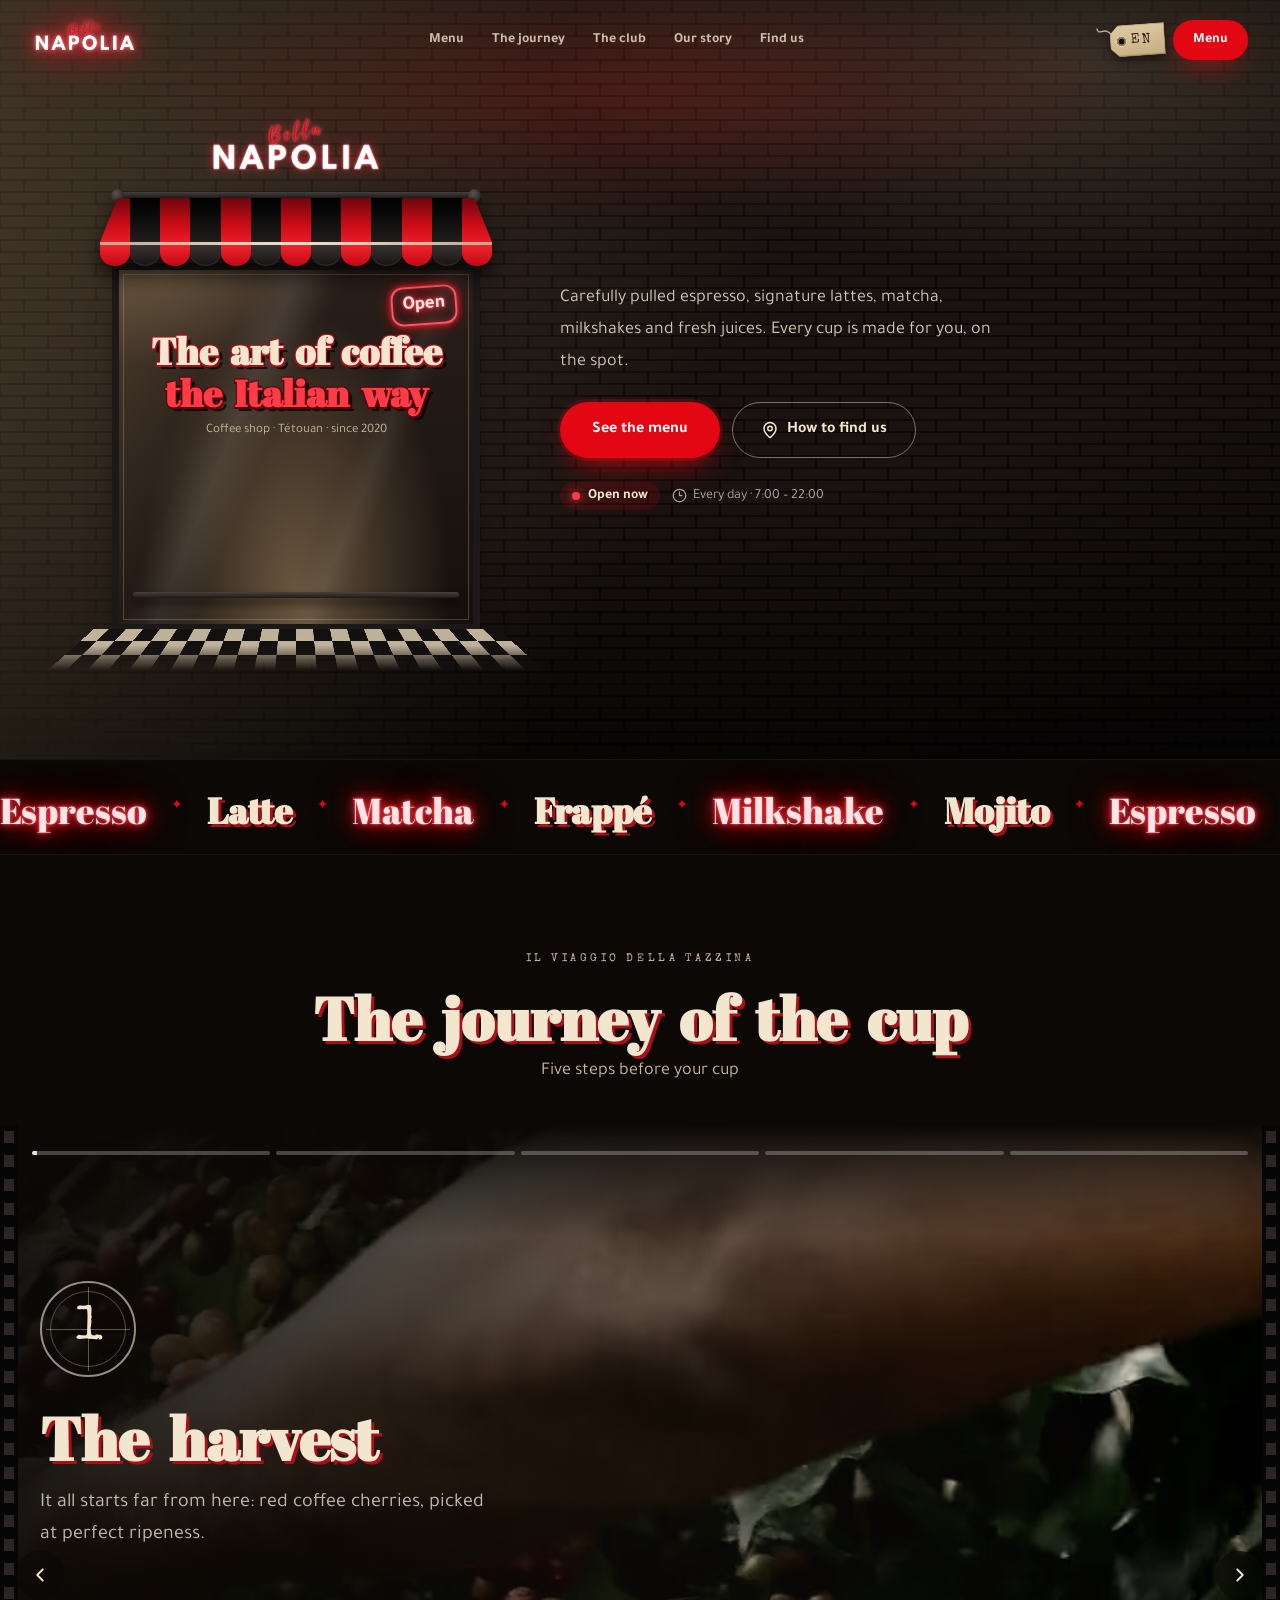
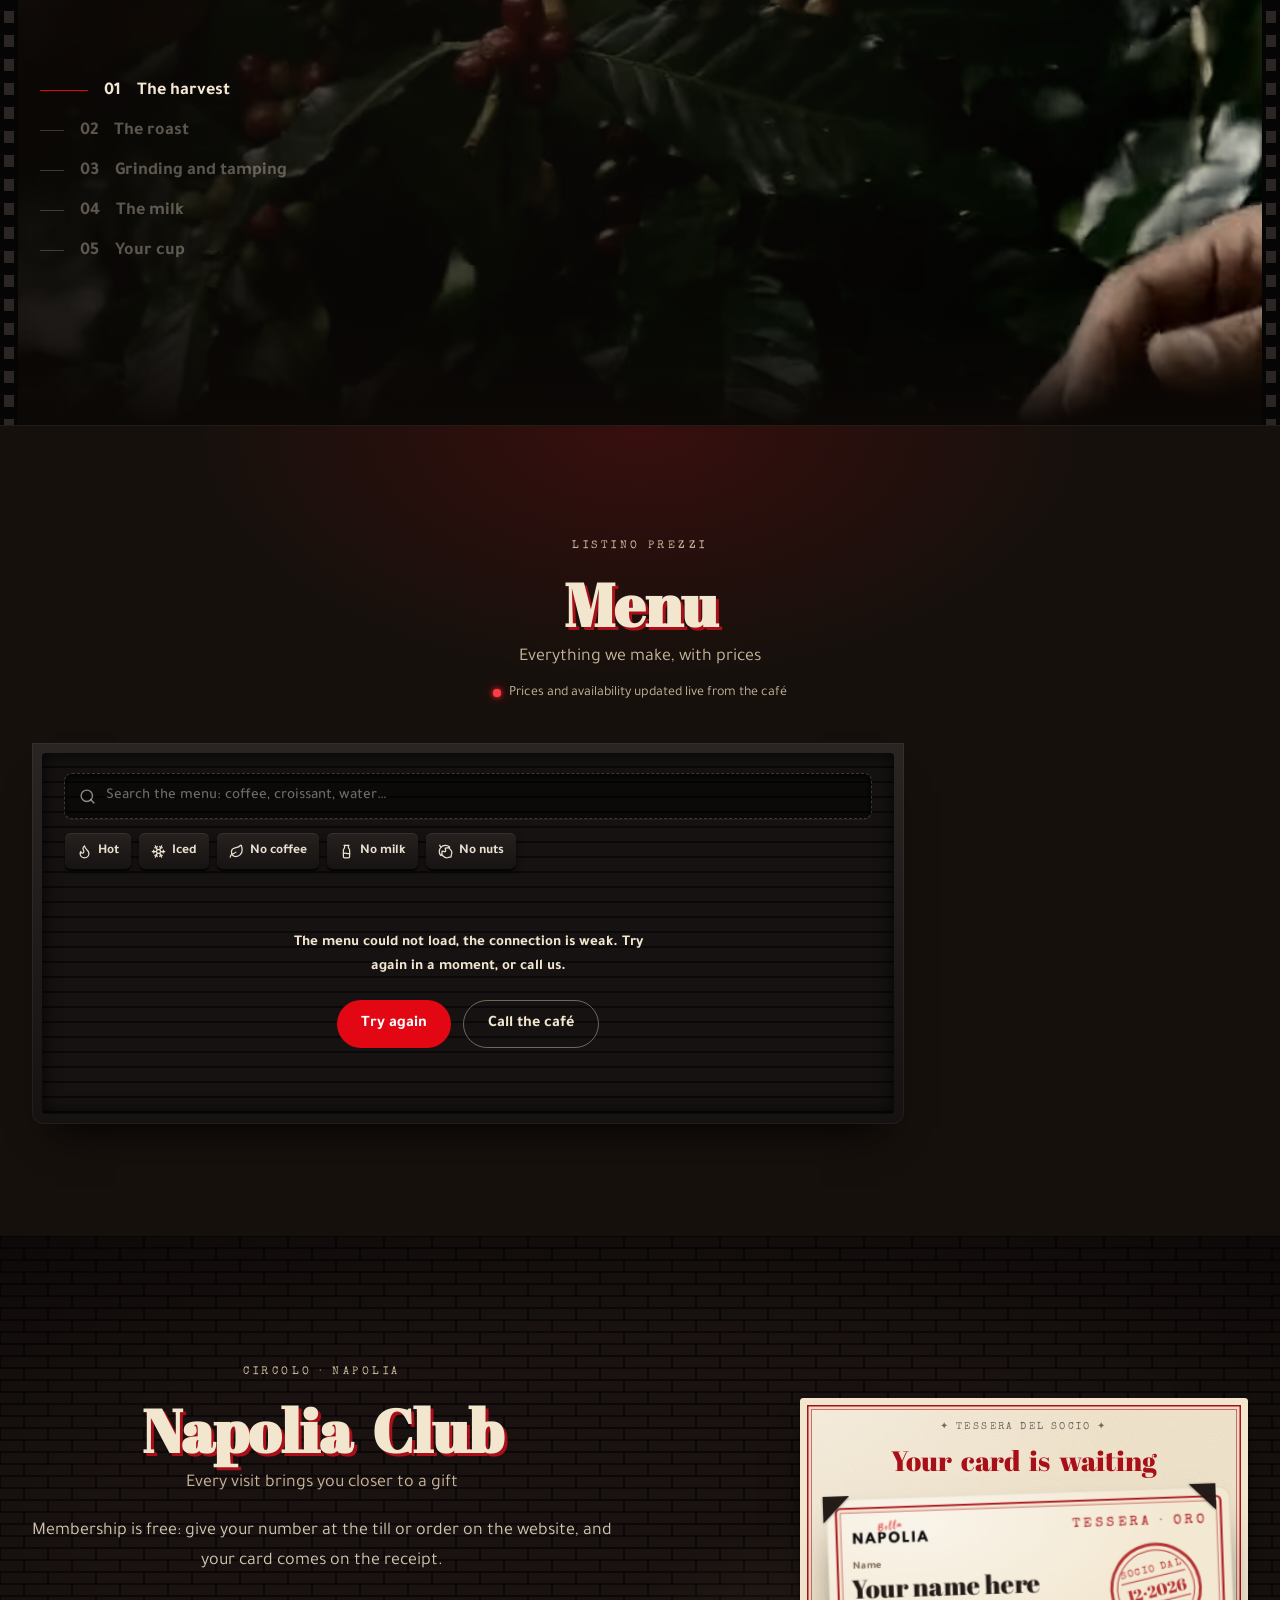
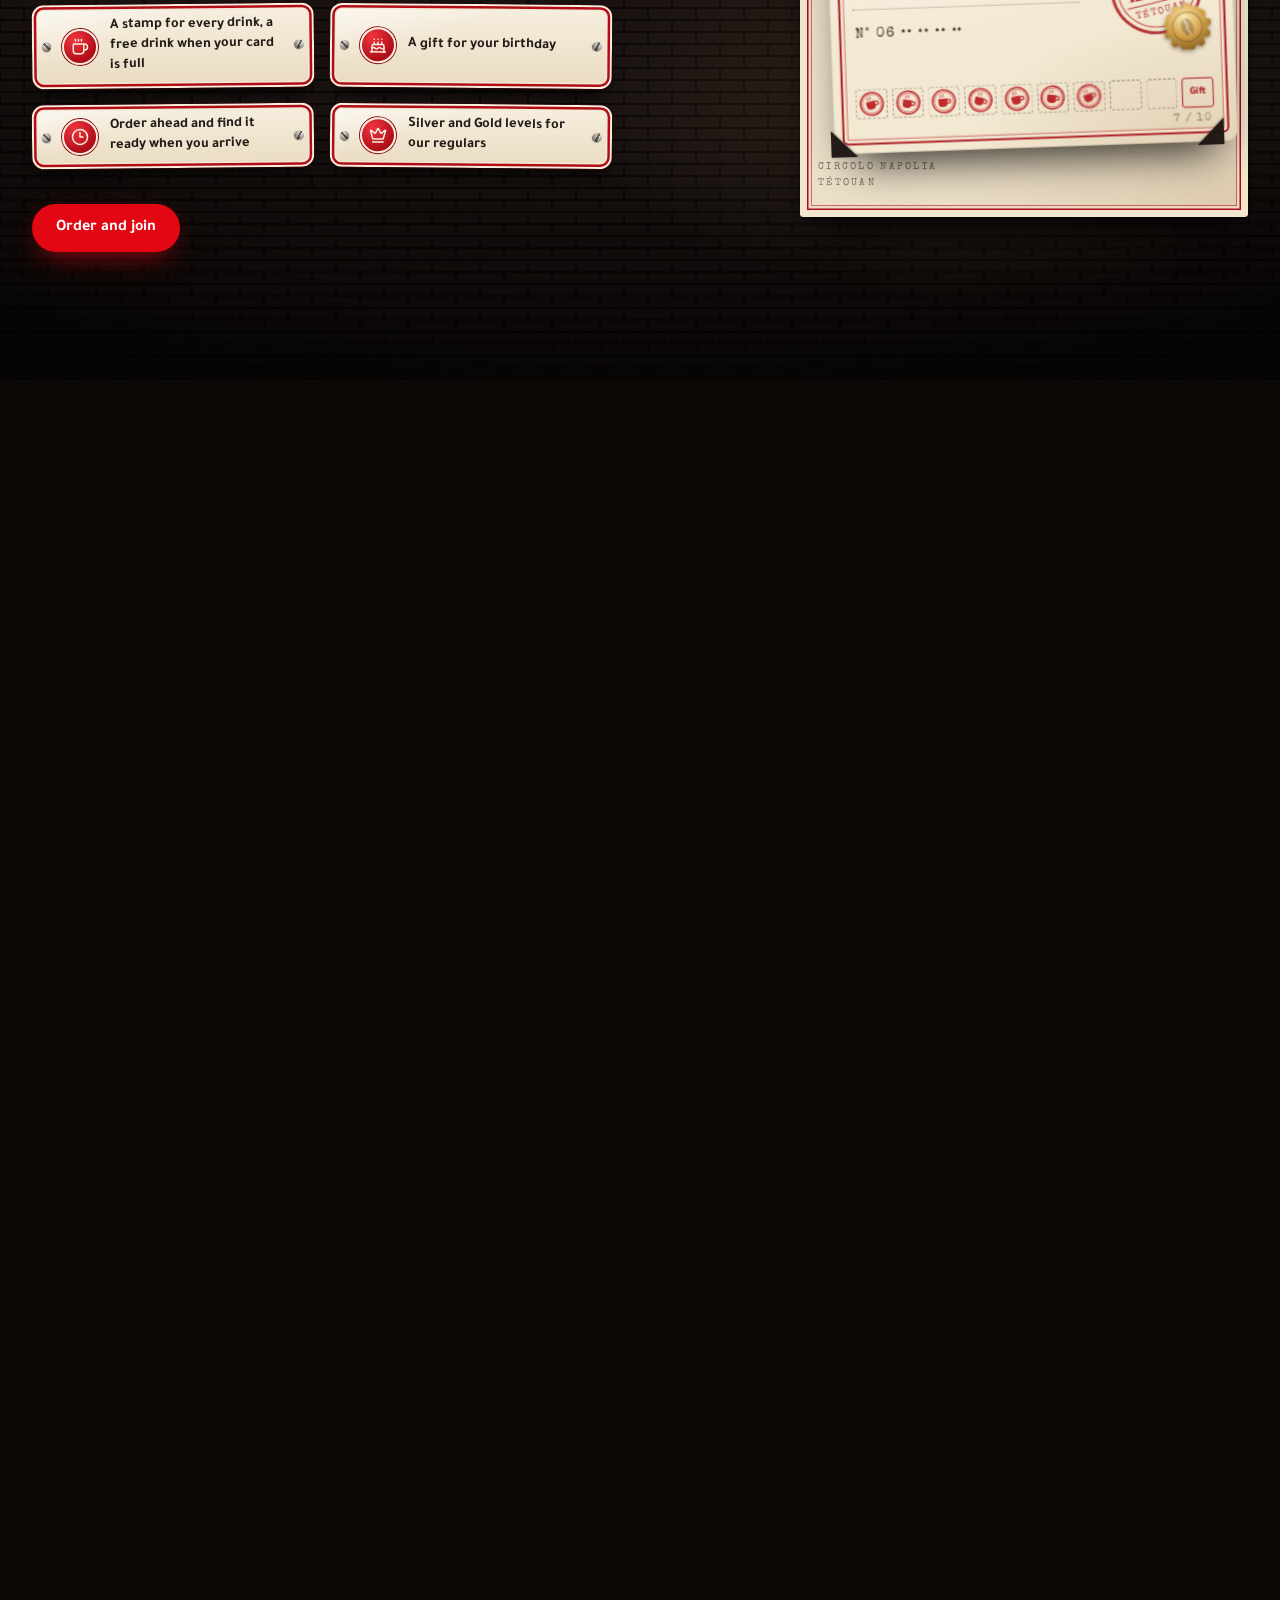
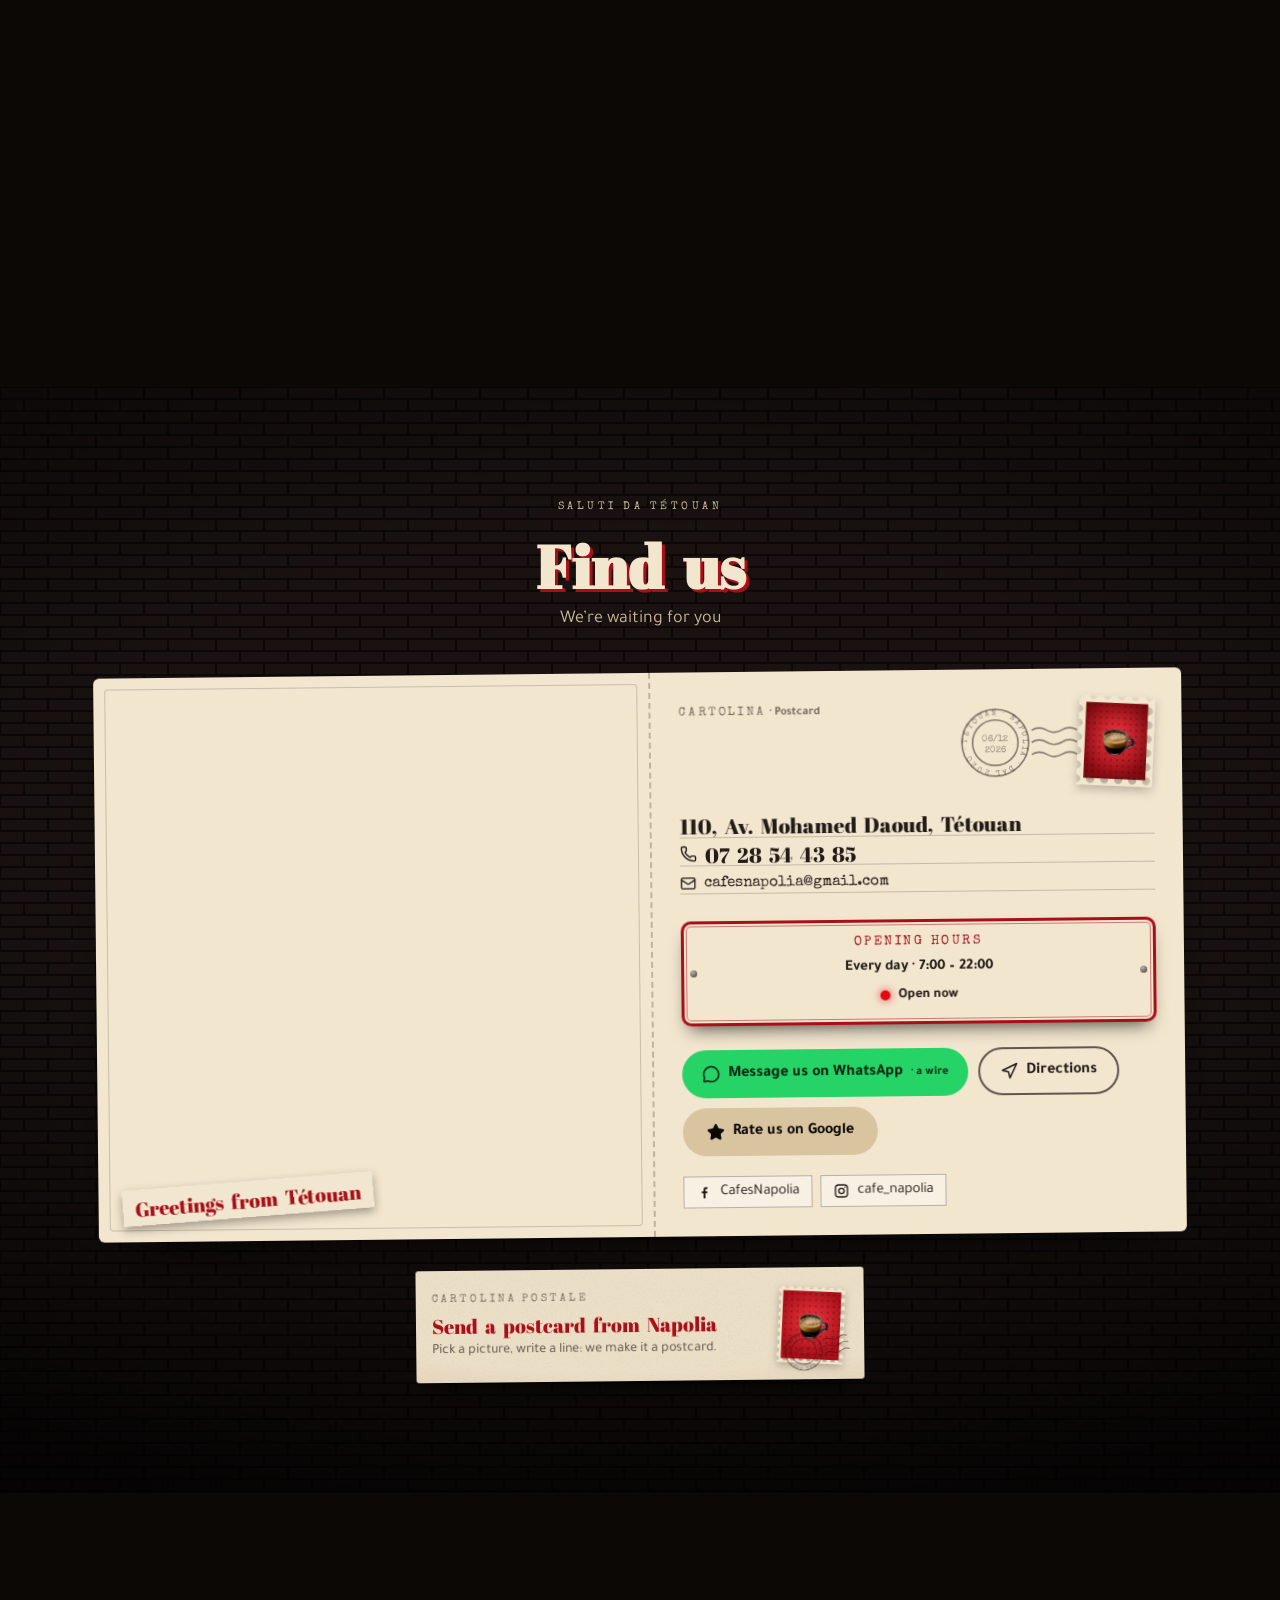
==== commit d4a28390: "Publish website build" ====
--- a/index.html
+++ b/index.html
@@ -75,11 +75,11 @@
         "sameAs": ["https://www.facebook.com/CafesNapolia", "https://www.instagram.com/cafe_napolia/"]
       }
     </script>
-    <script type="module" crossorigin src="/assets/index-pDs_UGu_.js"></script>
-    <link rel="modulepreload" crossorigin href="/assets/i18n-Ds47vNMn.js">
-    <link rel="modulepreload" crossorigin href="/assets/ui-BFV5I6Vy.js">
+    <script type="module" crossorigin src="/assets/index-C0jHkn5K.js"></script>
+    <link rel="modulepreload" crossorigin href="/assets/i18n-Ev19Eb3N.js">
+    <link rel="modulepreload" crossorigin href="/assets/ui-aNpVPd10.js">
     <link rel="modulepreload" crossorigin href="/assets/supabaseConfig-3txsLbbu.js">
-    <link rel="preload" as="style" crossorigin href="/assets/index-CR5-Fv78.css" data-css onload="this.onload=null;this.rel='stylesheet'"><noscript><link rel="stylesheet" crossorigin href="/assets/index-CR5-Fv78.css"></noscript>
+    <link rel="preload" as="style" crossorigin href="/assets/index-4oIscibf.css" data-css onload="this.onload=null;this.rel='stylesheet'"><noscript><link rel="stylesheet" crossorigin href="/assets/index-4oIscibf.css"></noscript>
   </head>
   <body>
     <div id="root">
--- a/assets/index-4oIscibf.css
+++ b/assets/index-4oIscibf.css
@@ -0,0 +1 @@
+@font-face{font-family:Montserrat Variable;font-style:normal;font-display:swap;font-weight:100 900;src:url(/assets/montserrat-cyrillic-ext-wght-normal-CO5hGrJv.woff2)format("woff2-variations");unicode-range:U+460-52F,U+1C80-1C8A,U+20B4,U+2DE0-2DFF,U+A640-A69F,U+FE2E-FE2F}@font-face{font-family:Montserrat Variable;font-style:normal;font-display:swap;font-weight:100 900;src:url(/assets/montserrat-cyrillic-wght-normal-EAA9jha_.woff2)format("woff2-variations");unicode-range:U+301,U+400-45F,U+490-491,U+4B0-4B1,U+2116}@font-face{font-family:Montserrat Variable;font-style:normal;font-display:swap;font-weight:100 900;src:url(/assets/montserrat-vietnamese-wght-normal-k7S-YeeD.woff2)format("woff2-variations");unicode-range:U+102-103,U+110-111,U+128-129,U+168-169,U+1A0-1A1,U+1AF-1B0,U+300-301,U+303-304,U+308-309,U+323,U+329,U+1EA0-1EF9,U+20AB}@font-face{font-family:Montserrat Variable;font-style:normal;font-display:swap;font-weight:100 900;src:url(/assets/montserrat-latin-ext-wght-normal-BsZE-iaG.woff2)format("woff2-variations");unicode-range:U+100-2BA,U+2BD-2C5,U+2C7-2CC,U+2CE-2D7,U+2DD-2FF,U+304,U+308,U+329,U+1D00-1DBF,U+1E00-1E9F,U+1EF2-1EFF,U+2020,U+20A0-20AB,U+20AD-20C0,U+2113,U+2C60-2C7F,U+A720-A7FF}@font-face{font-family:Montserrat Variable;font-style:normal;font-display:swap;font-weight:100 900;src:url(/assets/montserrat-latin-wght-normal-l_AIctKy.woff2)format("woff2-variations");unicode-range:U+??,U+131,U+152-153,U+2BB-2BC,U+2C6,U+2DA,U+2DC,U+304,U+308,U+329,U+2000-206F,U+20AC,U+2122,U+2191,U+2193,U+2212,U+2215,U+FEFF,U+FFFD}@font-face{font-family:Tajawal;font-style:normal;font-display:swap;font-weight:400;src:url(/assets/tajawal-arabic-400-normal-CyCXRvzh.woff2)format("woff2"),url(/assets/tajawal-arabic-400-normal-DCQxawbB.woff)format("woff");unicode-range:U+6??,U+750-77F,U+870-88E,U+890-891,U+897-8E1,U+8E3-8FF,U+200C-200E,U+2010-2011,U+204F,U+2E41,U+FB50-FDFF,U+FE70-FE74,U+FE76-FEFC,U+102E0-102FB,U+10E60-10E7E,U+10EC2-10EC4,U+10EFC-10EFF,U+1EE00-1EE03,U+1EE05-1EE1F,U+1EE21-1EE22,U+1EE24,U+1EE27,U+1EE29-1EE32,U+1EE34-1EE37,U+1EE39,U+1EE3B,U+1EE42,U+1EE47,U+1EE49,U+1EE4B,U+1EE4D-1EE4F,U+1EE51-1EE52,U+1EE54,U+1EE57,U+1EE59,U+1EE5B,U+1EE5D,U+1EE5F,U+1EE61-1EE62,U+1EE64,U+1EE67-1EE6A,U+1EE6C-1EE72,U+1EE74-1EE77,U+1EE79-1EE7C,U+1EE7E,U+1EE80-1EE89,U+1EE8B-1EE9B,U+1EEA1-1EEA3,U+1EEA5-1EEA9,U+1EEAB-1EEBB,U+1EEF0-1EEF1}@font-face{font-family:Tajawal;font-style:normal;font-display:swap;font-weight:400;src:url(/assets/tajawal-latin-400-normal-BVNSOH3d.woff2)format("woff2"),url(/assets/tajawal-latin-400-normal-BdYcZznU.woff)format("woff");unicode-range:U+??,U+131,U+152-153,U+2BB-2BC,U+2C6,U+2DA,U+2DC,U+304,U+308,U+329,U+2000-206F,U+20AC,U+2122,U+2191,U+2193,U+2212,U+2215,U+FEFF,U+FFFD}@font-face{font-family:Tajawal;font-style:normal;font-display:swap;font-weight:500;src:url(/assets/tajawal-arabic-500-normal-BZ8ojJNu.woff2)format("woff2"),url(/assets/tajawal-arabic-500-normal-CbVEaYEW.woff)format("woff");unicode-range:U+6??,U+750-77F,U+870-88E,U+890-891,U+897-8E1,U+8E3-8FF,U+200C-200E,U+2010-2011,U+204F,U+2E41,U+FB50-FDFF,U+FE70-FE74,U+FE76-FEFC,U+102E0-102FB,U+10E60-10E7E,U+10EC2-10EC4,U+10EFC-10EFF,U+1EE00-1EE03,U+1EE05-1EE1F,U+1EE21-1EE22,U+1EE24,U+1EE27,U+1EE29-1EE32,U+1EE34-1EE37,U+1EE39,U+1EE3B,U+1EE42,U+1EE47,U+1EE49,U+1EE4B,U+1EE4D-1EE4F,U+1EE51-1EE52,U+1EE54,U+1EE57,U+1EE59,U+1EE5B,U+1EE5D,U+1EE5F,U+1EE61-1EE62,U+1EE64,U+1EE67-1EE6A,U+1EE6C-1EE72,U+1EE74-1EE77,U+1EE79-1EE7C,U+1EE7E,U+1EE80-1EE89,U+1EE8B-1EE9B,U+1EEA1-1EEA3,U+1EEA5-1EEA9,U+1EEAB-1EEBB,U+1EEF0-1EEF1}@font-face{font-family:Tajawal;font-style:normal;font-display:swap;font-weight:500;src:url(/assets/tajawal-latin-500-normal-CoYeBiSI.woff2)format("woff2"),url(/assets/tajawal-latin-500-normal-DU9v6xgj.woff)format("woff");unicode-range:U+??,U+131,U+152-153,U+2BB-2BC,U+2C6,U+2DA,U+2DC,U+304,U+308,U+329,U+2000-206F,U+20AC,U+2122,U+2191,U+2193,U+2212,U+2215,U+FEFF,U+FFFD}@font-face{font-family:Tajawal;font-style:normal;font-display:swap;font-weight:700;src:url(/assets/tajawal-arabic-700-normal-D2-eand5.woff2)format("woff2"),url(/assets/tajawal-arabic-700-normal-9L7Zusdl.woff)format("woff");unicode-range:U+6??,U+750-77F,U+870-88E,U+890-891,U+897-8E1,U+8E3-8FF,U+200C-200E,U+2010-2011,U+204F,U+2E41,U+FB50-FDFF,U+FE70-FE74,U+FE76-FEFC,U+102E0-102FB,U+10E60-10E7E,U+10EC2-10EC4,U+10EFC-10EFF,U+1EE00-1EE03,U+1EE05-1EE1F,U+1EE21-1EE22,U+1EE24,U+1EE27,U+1EE29-1EE32,U+1EE34-1EE37,U+1EE39,U+1EE3B,U+1EE42,U+1EE47,U+1EE49,U+1EE4B,U+1EE4D-1EE4F,U+1EE51-1EE52,U+1EE54,U+1EE57,U+1EE59,U+1EE5B,U+1EE5D,U+1EE5F,U+1EE61-1EE62,U+1EE64,U+1EE67-1EE6A,U+1EE6C-1EE72,U+1EE74-1EE77,U+1EE79-1EE7C,U+1EE7E,U+1EE80-1EE89,U+1EE8B-1EE9B,U+1EEA1-1EEA3,U+1EEA5-1EEA9,U+1EEAB-1EEBB,U+1EEF0-1EEF1}@font-face{font-family:Tajawal;font-style:normal;font-display:swap;font-weight:700;src:url(/assets/tajawal-latin-700-normal-BypgxfGb.woff2)format("woff2"),url(/assets/tajawal-latin-700-normal-CV3bxpHe.woff)format("woff");unicode-range:U+??,U+131,U+152-153,U+2BB-2BC,U+2C6,U+2DA,U+2DC,U+304,U+308,U+329,U+2000-206F,U+20AC,U+2122,U+2191,U+2193,U+2212,U+2215,U+FEFF,U+FFFD}@font-face{font-family:Tajawal;font-style:normal;font-display:swap;font-weight:800;src:url(/assets/tajawal-arabic-800-normal-TQp-UTiE.woff2)format("woff2"),url(/assets/tajawal-arabic-800-normal-Bp_4IW2m.woff)format("woff");unicode-range:U+6??,U+750-77F,U+870-88E,U+890-891,U+897-8E1,U+8E3-8FF,U+200C-200E,U+2010-2011,U+204F,U+2E41,U+FB50-FDFF,U+FE70-FE74,U+FE76-FEFC,U+102E0-102FB,U+10E60-10E7E,U+10EC2-10EC4,U+10EFC-10EFF,U+1EE00-1EE03,U+1EE05-1EE1F,U+1EE21-1EE22,U+1EE24,U+1EE27,U+1EE29-1EE32,U+1EE34-1EE37,U+1EE39,U+1EE3B,U+1EE42,U+1EE47,U+1EE49,U+1EE4B,U+1EE4D-1EE4F,U+1EE51-1EE52,U+1EE54,U+1EE57,U+1EE59,U+1EE5B,U+1EE5D,U+1EE5F,U+1EE61-1EE62,U+1EE64,U+1EE67-1EE6A,U+1EE6C-1EE72,U+1EE74-1EE77,U+1EE79-1EE7C,U+1EE7E,U+1EE80-1EE89,U+1EE8B-1EE9B,U+1EEA1-1EEA3,U+1EEA5-1EEA9,U+1EEAB-1EEBB,U+1EEF0-1EEF1}@font-face{font-family:Tajawal;font-style:normal;font-display:swap;font-weight:800;src:url(/assets/tajawal-latin-800-normal-CmI34b-g.woff2)format("woff2"),url(/assets/tajawal-latin-800-normal-Dm5jVIIh.woff)format("woff");unicode-range:U+??,U+131,U+152-153,U+2BB-2BC,U+2C6,U+2DA,U+2DC,U+304,U+308,U+329,U+2000-206F,U+20AC,U+2122,U+2191,U+2193,U+2212,U+2215,U+FEFF,U+FFFD}@font-face{font-family:Aref Ruqaa;font-style:normal;font-display:swap;font-weight:700;src:url(/assets/aref-ruqaa-arabic-700-normal-D30apH1C.woff2)format("woff2"),url(/assets/aref-ruqaa-arabic-700-normal-DLleZ2O-.woff)format("woff")}@font-face{font-family:Abril Fatface;font-style:normal;font-display:swap;font-weight:400;src:url(/assets/abril-fatface-latin-400-normal-utNZUC9m.woff2)format("woff2"),url(/assets/abril-fatface-latin-400-normal-CSRW-xuf.woff)format("woff")}@font-face{font-family:Special Elite;font-style:normal;font-display:swap;font-weight:400;src:url(/assets/special-elite-latin-400-normal-YjDd9tmf.woff2)format("woff2"),url(/assets/special-elite-latin-400-normal-BtSRmyJ6.woff)format("woff")}@layer properties{@supports (((-webkit-hyphens:none)) and (not (margin-trim:inline))) or ((-moz-orient:inline) and (not (color:rgb(from red r g b)))){*,:before,:after,::backdrop{--tw-translate-x:0;--tw-translate-y:0;--tw-translate-z:0;--tw-scale-x:1;--tw-scale-y:1;--tw-scale-z:1;--tw-rotate-x:initial;--tw-rotate-y:initial;--tw-rotate-z:initial;--tw-skew-x:initial;--tw-skew-y:initial;--tw-pan-x:initial;--tw-pan-y:initial;--tw-pinch-zoom:initial;--tw-scroll-snap-strictness:proximity;--tw-space-y-reverse:0;--tw-divide-y-reverse:0;--tw-border-style:solid;--tw-gradient-position:initial;--tw-gradient-from:#0000;--tw-gradient-via:#0000;--tw-gradient-to:#0000;--tw-gradient-stops:initial;--tw-gradient-via-stops:initial;--tw-gradient-from-position:0%;--tw-gradient-via-position:50%;--tw-gradient-to-position:100%;--tw-leading:initial;--tw-font-weight:initial;--tw-tracking:initial;--tw-ordinal:initial;--tw-slashed-zero:initial;--tw-numeric-figure:initial;--tw-numeric-spacing:initial;--tw-numeric-fraction:initial;--tw-shadow:0 0 #0000;--tw-shadow-color:initial;--tw-shadow-alpha:100%;--tw-inset-shadow:0 0 #0000;--tw-inset-shadow-color:initial;--tw-inset-shadow-alpha:100%;--tw-ring-color:initial;--tw-ring-shadow:0 0 #0000;--tw-inset-ring-color:initial;--tw-inset-ring-shadow:0 0 #0000;--tw-ring-inset:initial;--tw-ring-offset-width:0px;--tw-ring-offset-color:#fff;--tw-ring-offset-shadow:0 0 #0000;--tw-blur:initial;--tw-brightness:initial;--tw-contrast:initial;--tw-grayscale:initial;--tw-hue-rotate:initial;--tw-invert:initial;--tw-opacity:initial;--tw-saturate:initial;--tw-sepia:initial;--tw-drop-shadow:initial;--tw-drop-shadow-color:initial;--tw-drop-shadow-alpha:100%;--tw-drop-shadow-size:initial;--tw-backdrop-blur:initial;--tw-backdrop-brightness:initial;--tw-backdrop-contrast:initial;--tw-backdrop-grayscale:initial;--tw-backdrop-hue-rotate:initial;--tw-backdrop-invert:initial;--tw-backdrop-opacity:initial;--tw-backdrop-saturate:initial;--tw-backdrop-sepia:initial;--tw-duration:initial;--tw-ease:initial}}}@layer theme{:root,:host{--font-sans:-apple-system, BlinkMacSystemFont, "Segoe UI", Roboto, "Helvetica Neue", "Noto Sans", Arial, sans-serif, "Apple Color Emoji", "Segoe UI Emoji", "Segoe UI Symbol", "Noto Color Emoji";--font-mono:ui-monospace, SFMono-Regular, Menlo, Monaco, Consolas, "Liberation Mono", "Courier New", monospace;--color-black:#000;--color-white:#fff;--spacing:.25rem;--container-xs:20rem;--container-sm:24rem;--container-md:28rem;--container-lg:32rem;--container-xl:36rem;--container-2xl:42rem;--container-4xl:56rem;--container-6xl:72rem;--container-7xl:80rem;--text-xs:.75rem;--text-xs--line-height:calc(1 / .75);--text-sm:.875rem;--text-sm--line-height:calc(1.25 / .875);--text-base:1rem;--text-base--line-height:calc(1.5 / 1);--text-lg:1.125rem;--text-lg--line-height:calc(1.75 / 1.125);--text-xl:1.25rem;--text-xl--line-height:calc(1.75 / 1.25);--text-2xl:1.5rem;--text-2xl--line-height:calc(2 / 1.5);--text-3xl:1.875rem;--text-3xl--line-height:calc(2.25 / 1.875);--text-4xl:2.25rem;--text-4xl--line-height:calc(2.5 / 2.25);--text-5xl:3rem;--text-5xl--line-height:1;--text-6xl:3.75rem;--text-6xl--line-height:1;--font-weight-normal:400;--font-weight-semibold:600;--font-weight-bold:700;--font-weight-extrabold:800;--tracking-tight:-.025em;--tracking-normal:0em;--leading-tight:1.25;--leading-snug:1.375;--leading-relaxed:1.625;--radius-sm:.25rem;--radius-md:.375rem;--radius-lg:.5rem;--radius-xl:.75rem;--radius-2xl:1rem;--ease-in:cubic-bezier(.4, 0, 1, 1);--ease-out:cubic-bezier(0, 0, .2, 1);--animate-spin:spin 1s linear infinite;--animate-pulse:pulse 2s cubic-bezier(.4, 0, .6, 1) infinite;--blur-sm:8px;--blur-xl:24px;--default-transition-duration:.15s;--default-transition-timing-function:cubic-bezier(.4, 0, .2, 1);--default-font-family:var(--font-sans);--default-mono-font-family:var(--font-mono);--color-night:#0b0806;--color-roast:#16100c;--color-bean:#24180f;--color-crema:#f3e6d3;--color-mute:#a8988a;--color-brand:#e30613;--color-brand-2:#ff3b45;--color-gold:#d9c4a0;--color-paper:#f2e6cf;--color-paper-2:#c9b79a;--color-ink:#231b17;--color-neon:#ff3b47;--font-display:"Montserrat Variable", "Tajawal", system-ui, sans-serif;--font-body:"Tajawal", "Montserrat Variable", system-ui, sans-serif;--font-sign:"Aref Ruqaa", "Abril Fatface", "Tajawal", serif;--font-price:"Abril Fatface", "Montserrat Variable", serif;--font-type:"Special Elite", ui-monospace, monospace}}@layer base{*,:after,:before,::backdrop{box-sizing:border-box;border:0 solid;margin:0;padding:0}::file-selector-button{box-sizing:border-box;border:0 solid;margin:0;padding:0}html,:host{-webkit-text-size-adjust:100%;tab-size:4;line-height:1.5;font-family:var(--default-font-family,-apple-system, BlinkMacSystemFont, "Segoe UI", Roboto, "Helvetica Neue", "Noto Sans", Arial, sans-serif, "Apple Color Emoji", "Segoe UI Emoji", "Segoe UI Symbol", "Noto Color Emoji");font-feature-settings:var(--default-font-feature-settings,normal);font-variation-settings:var(--default-font-variation-settings,normal);-webkit-tap-highlight-color:transparent}hr{height:0;color:inherit;border-top-width:1px}abbr:where([title]){-webkit-text-decoration:underline dotted;text-decoration:underline dotted}h1,h2,h3,h4,h5,h6{font-size:inherit;font-weight:inherit}a{color:inherit;-webkit-text-decoration:inherit;-webkit-text-decoration:inherit;-webkit-text-decoration:inherit;-webkit-text-decoration:inherit;text-decoration:inherit}b,strong{font-weight:bolder}code,kbd,samp,pre{font-family:var(--default-mono-font-family,ui-monospace, SFMono-Regular, Menlo, Monaco, Consolas, "Liberation Mono", "Courier New", monospace);font-feature-settings:var(--default-mono-font-feature-settings,normal);font-variation-settings:var(--default-mono-font-variation-settings,normal);font-size:1em}small{font-size:80%}sub,sup{vertical-align:baseline;font-size:75%;line-height:0;position:relative}sub{bottom:-.25em}sup{top:-.5em}table{text-indent:0;border-color:inherit;border-collapse:collapse}:-moz-focusring:where(:not(iframe)){outline:auto}progress{vertical-align:baseline}summary{display:list-item}ol,ul,menu{list-style:none}img,svg,video,canvas,audio,iframe,embed,object{vertical-align:middle;display:block}img,video{max-width:100%;height:auto}button,input,select,optgroup,textarea{font:inherit;font-feature-settings:inherit;font-variation-settings:inherit;letter-spacing:inherit;color:inherit;opacity:1;background-color:#0000;border-radius:0}::file-selector-button{font:inherit;font-feature-settings:inherit;font-variation-settings:inherit;letter-spacing:inherit;color:inherit;opacity:1;background-color:#0000;border-radius:0}:where(select:is([multiple],[size])) optgroup{font-weight:bolder}:where(select:is([multiple],[size])) optgroup option{padding-inline-start:20px}::file-selector-button{margin-inline-end:4px}::placeholder{opacity:1}@supports (not ((-webkit-appearance:-apple-pay-button))) or (contain-intrinsic-size:1px){::placeholder{color:currentColor}@supports (color:color-mix(in lab, red, red)){::placeholder{color:color-mix(in oklab, currentcolor 50%, transparent)}}}textarea{resize:vertical}::-webkit-search-decoration{-webkit-appearance:none}::-webkit-date-and-time-value{min-height:1lh;text-align:inherit}::-webkit-datetime-edit{display:inline-flex}::-webkit-datetime-edit-fields-wrapper{padding:0}::-webkit-datetime-edit{padding-block:0}::-webkit-datetime-edit-year-field{padding-block:0}::-webkit-datetime-edit-month-field{padding-block:0}::-webkit-datetime-edit-day-field{padding-block:0}::-webkit-datetime-edit-hour-field{padding-block:0}::-webkit-datetime-edit-minute-field{padding-block:0}::-webkit-datetime-edit-second-field{padding-block:0}::-webkit-datetime-edit-millisecond-field{padding-block:0}::-webkit-datetime-edit-meridiem-field{padding-block:0}::-webkit-calendar-picker-indicator{line-height:1}:-moz-ui-invalid{box-shadow:none}button,input:where([type=button],[type=reset],[type=submit]){appearance:button}::file-selector-button{appearance:button}::-webkit-inner-spin-button{height:auto}::-webkit-outer-spin-button{height:auto}[hidden]:where(:not([hidden=until-found])){display:none!important}button:not(:disabled),[role=button]:not([aria-disabled=true]){cursor:pointer}}@layer components{.brick{background-color:#0b0807;background-image:url("data:image/svg+xml,%3Csvg xmlns='http://www.w3.org/2000/svg' width='48' height='24'%3E%3Crect width='48' height='24' fill='%230B0807'/%3E%3Cg fill='%23191210'%3E%3Crect x='1' y='1' width='46' height='10' rx='1.5'/%3E%3Crect x='-23' y='13' width='46' height='10' rx='1.5'/%3E%3Crect x='25' y='13' width='46' height='10' rx='1.5'/%3E%3C/g%3E%3C/svg%3E");background-size:48px 24px}.vignette:before{content:"";pointer-events:none;background:radial-gradient(120% 75% at 50% 40%,#0000 35%,#000000c7 85%);position:absolute;inset:0}.sign-title{font-family:var(--font-sign);color:var(--color-paper);text-shadow:3px 3px #a90f18;font-weight:700}.neon-text{color:#ffe4e6;text-shadow:0 0 3px #ff5a66,0 0 10px #ff2d3d,0 0 22px #e30613,0 0 40px #e3061399}.neon-tube{color:#ffe4e6;text-shadow:0 0 3px #ff5a66,0 0 9px #ff2d3d,0 0 18px #e30613;border:2px solid #ff5a66;border-radius:12px;display:inline-block;box-shadow:0 0 6px #ff2d3d,0 0 16px #e306138c,inset 0 0 7px #ff2d3d80}.neon-tube.is-off{color:#6f6461;text-shadow:none;box-shadow:none;border-color:#5a4f4c}.neon-logo{filter:drop-shadow(0 0 2px #ff8088)drop-shadow(0 0 8px #ff2d3df2)drop-shadow(0 0 22px #e30613b3)}.neon-logo.is-off{filter:brightness(.42)saturate(.3)contrast(1.1)}@keyframes neon-on{0%{opacity:.12}7%{opacity:1}10%{opacity:.25}17%{opacity:1}20%{opacity:.45}30%,to{opacity:1}}.neon-on{animation:1.5s ease-out both neon-on}.awning{z-index:6;filter:drop-shadow(0 12px 10px #000000b3);position:relative}.awning-rod{background:linear-gradient(#45403d,#161414);border-radius:4px;height:7px;margin:0 4%;position:relative;box-shadow:0 2px 4px #000000b3}.awning-rod:before,.awning-rod:after{content:"";background:radial-gradient(circle at 40% 35%,#5a5450,#171515);border-radius:50%;width:13px;height:13px;position:absolute;top:-3px}.awning-rod:before{left:-5px}.awning-rod:after{right:-5px}.awning-slope{clip-path:polygon(4.5% 0,95.5% 0,100% 100%,0 100%);height:44px;margin-top:-1px;display:flex;position:relative}.awning-slope i,.awning-flaps i{flex:1}.awning-slope i.r{background:linear-gradient(#6e070e,#c30a15 55%,#ec1b26)}.awning-slope i.b{background:linear-gradient(#000,#100e0e 55%,#211d1d)}.awning-slope.is-lit:after{content:"";mix-blend-mode:screen;background:radial-gradient(48% 120% at 50% -20%,#ff46506b,#0000 70%);position:absolute;inset:0}.awning-pipe{background:linear-gradient(90deg,#b9aa90,#efe3cb 50%,#b9aa90);height:3px}.awning-flaps{height:21px;display:flex}.awning-flaps i{border-radius:0 0 50% 50%/0 0 62% 62%}.awning-flaps i.r{background:linear-gradient(#f2232e,#be0a14)}.awning-flaps i.b{background:linear-gradient(#3a3232,#171313);box-shadow:inset 0 -1.5px #ffffff12}.shop-window{outline-offset:-12px;background:radial-gradient(at 50% 92%,#ffc48252,#0000 62%),linear-gradient(#1a1311,#0e0a09);border:7px solid #1c1918;outline:1px solid #f2e6cf38;position:relative;overflow:hidden;box-shadow:0 20px 30px -16px #000000e6}.shop-window:after{content:"";pointer-events:none;background:linear-gradient(112deg,#0000 28%,#ffffff14 36%,#0000 44% 62%,#ffffff0d 67%,#0000 72%);position:absolute;inset:0}.brick.is-day{background-color:#1d1512}.is-day .sun-wall{pointer-events:none;background:linear-gradient(118deg,#ffd69633,#0000 55%),radial-gradient(60% 40% at 85% 8%,#ffe1aa29,#0000 70%);position:absolute;inset:0}.is-day .neon-logo:not(.is-off){filter:drop-shadow(0 0 1px #ff8088)drop-shadow(0 0 5px #ff2d3d8c)}.is-day .shop-window{background:radial-gradient(at 50% 92%,#ffd2965c,#0000 62%),linear-gradient(#2a1f1a,#15100d)}.is-day .sun{pointer-events:none;background:linear-gradient(115deg,#ffd69629,#0000 45%),radial-gradient(70% 40% at 15% 0,#ffdca02e,#0000 70%);position:absolute;inset:0}.painted{font-family:var(--font-sign);color:var(--color-paper);text-shadow:1.5px 1.5px #a90f18,-1px -1px #a90f18,1.5px -1px #a90f18,-1px 1.5px #a90f18,4px 4px #000000b3;font-weight:700}.painted-red{color:#ff3b47;text-shadow:1.5px 1.5px #5c060c,-1px -1px #5c060c,1.5px -1px #5c060c,-1px 1.5px #5c060c,4px 4px #000000b3}.shelf{background:linear-gradient(#4a403b,#1e1a18);border-radius:3px;height:6px;box-shadow:0 6px 10px #0009}.shutter{z-index:8;background:linear-gradient(#0000004d,#0000 25%,#00000059),repeating-linear-gradient(#76706b 0 9px,#45403d 9px 11px,#8e8782 11px 12px);position:absolute;inset:0}.shutter:after{content:"";background:linear-gradient(#24211f,#5a5450);border-radius:5px;width:74px;height:9px;margin-left:-37px;position:absolute;bottom:16px;left:50%;box-shadow:0 2px 3px #00000080}.rain-glass{z-index:9;pointer-events:none;opacity:.9;background-image:radial-gradient(circle at 38% 34%,#ffffffd9 0 .7px,#ffffff24 1.3px,#0000004d 2.3px,#0000 3px),radial-gradient(circle at 38% 34%,#ffffffbf 0 1px,#ffffff1f 2px,#00000052 3.6px,#0000 4.4px),radial-gradient(circle at 38% 34%,#fff9 0 .5px,#ffffff1a 1px,#00000038 1.7px,#0000 2.2px),radial-gradient(circle at 38% 34%,#ffffffb3 0 .6px,#ffffff1f 1.2px,#00000040 2px,#0000 2.6px),radial-gradient(circle at 38% 34%,#fffc 0 1.4px,#ffffff1f 2.6px,#00000057 4.4px,#0000 5.4px);background-position:7px 11px,53px 41px,19px 29px,31px 3px,90px 70px;background-size:61px 73px,107px 97px,37px 47px,83px 59px,131px 113px;position:absolute;inset:0}.rain-glass:after{content:"";background:repeating-linear-gradient(90deg,#0000 0 47px,#ffffff21 47px 48.4px,#0000 48.4px 121px),repeating-linear-gradient(90deg,#0000 0 88px,#ffffff17 88px 89px,#0000 89px 173px);position:absolute;inset:0;-webkit-mask:repeating-linear-gradient(#0000 0 30px,#000 70px,#0000 118px);mask:repeating-linear-gradient(#0000 0 30px,#000 70px,#0000 118px)}@keyframes rain-fall{0%{transform:translate(0)}to{transform:translate(-40px,220px)}}.rain-street{pointer-events:none;position:absolute;inset:0;overflow:hidden}.rain-street:before{content:"";will-change:transform;background:repeating-linear-gradient(104deg,#0000 0 17px,#cdd7eb13 17px 18px,#0000 18px 39px) 0 0/120px 220px;animation:.7s linear infinite rain-fall;position:absolute;inset:-220px -40px 0 0}.wet-floor{pointer-events:none;background:radial-gradient(46% 85% at 50% 0,#ff2d3d6b,#0000 72%),linear-gradient(#ffffff0f,#0000);height:50px;margin-top:-50px;position:relative}@keyframes steam-rise{0%{opacity:0;transform:translateY(6px)scaleX(.8)}25%{opacity:.75}to{opacity:0;transform:translateY(-34px)scaleX(1.4)}}.steam{pointer-events:none;gap:5px;display:flex;position:absolute}.steam i{filter:blur(3px);background:radial-gradient(#ffffffb8,#0000 70%);border-radius:50%;width:11px;height:30px;animation:3.2s ease-out infinite steam-rise;display:block}.steam i:nth-child(2){animation-delay:1.1s}.steam i:nth-child(3){animation-delay:2.2s}.checker{background:conic-gradient(#d6c7ad 0 25%, #121010 0 50%, #d6c7ad 0 75%, #121010 0) 50% 0 / 14px 14px;opacity:.85}.checker-floor{background:conic-gradient(#d6c7ad 0 25%, #121010 0 50%, #d6c7ad 0 75%, #121010 0) 50% 0 / 34px 34px;transform-origin:top;opacity:.88;height:50px;transform:perspective(200px)rotateX(48deg);-webkit-mask:linear-gradient(#000 45%,#0000);mask:linear-gradient(#000 45%,#0000)}.paper{color:#231b17;background:#f2e6cf}.paper-note{color:#2b1f19;background:#f3ebda;position:relative;box-shadow:0 12px 20px #00000080}.paper-note:before,.paper-note:after{content:"";background:#e8ddc0d1;width:64px;height:22px;position:absolute;top:-9px;box-shadow:0 1px 2px #00000040}.paper-note:before{left:-16px;transform:rotate(-30deg)}.paper-note:after{right:-16px;transform:rotate(30deg)}.perforated{background:radial-gradient(circle at 7px 7px,#0000 3.6px,#f2e6cf 4.2px) -7px -7px/14px 14px;padding:7px}.torn-bottom{-webkit-mask:conic-gradient(from -45deg at bottom,#0000,#000 1deg 89deg,#0000 90deg) bottom/14px 51% repeat-x,linear-gradient(#000 0 0) top/100% 50% no-repeat;mask:conic-gradient(from -45deg at bottom,#0000,#000 1deg 89deg,#0000 90deg) bottom/14px 51% repeat-x,linear-gradient(#000 0 0) top/100% 50% no-repeat}.notched{-webkit-mask:radial-gradient(7px at 0,#0000 96%,#000) 0/51% 100% no-repeat,radial-gradient(7px at 100%,#0000 96%,#000) 100%/51% 100% no-repeat;mask:radial-gradient(7px at 0,#0000 96%,#000) 0/51% 100% no-repeat,radial-gradient(7px at 100%,#0000 96%,#000) 100%/51% 100% no-repeat}.felt{background:repeating-linear-gradient(#151211 0 13px,#0a0808 13px 15px);box-shadow:inset 0 0 18px #000c}.stamp-flip{transform-style:preserve-3d;transition:transform .45s cubic-bezier(.22,1,.36,1);position:relative}.stamp-flip.is-turned{transform:rotateY(180deg)}.stamp-front,.stamp-back{backface-visibility:hidden;filter:drop-shadow(0 10px 10px #0000008c)}.stamp-back{position:absolute;inset:0;transform:rotateY(180deg)}.stamp-pic{background:radial-gradient(circle at 50% 45%,#f0363f,#a90f18 75%);box-shadow:inset 0 0 28px #00000073}.stamp-pic:before{content:"";background:radial-gradient(#00000038 1px,#0000 1.4px) 0 0/6px 6px;position:absolute;inset:0}.postcard-lines{background-image:repeating-linear-gradient(#0000 0 27px,#231b1738 27px 28px)}.old-photo{background:#efe6d3;padding:8px 8px 10px;position:relative;box-shadow:0 8px 14px #0009}.old-photo img{aspect-ratio:1;object-fit:cover;filter:sepia(.78)contrast(1.06)brightness(.94)saturate(.9);width:100%;display:block}.old-photo:before,.old-photo:after{content:"";background:linear-gradient(135deg,#1c1614f5 50%,#0000 50%);width:22px;height:22px;position:absolute}.old-photo:before{top:-3px;left:-3px}.old-photo:after{bottom:-3px;right:-3px;transform:rotate(180deg)}.album-page{background:radial-gradient(120% 90% at 50% 40%,#211b19,#141110);box-shadow:inset 0 0 0 1px #ffffff0a,inset 0 0 40px #000c,0 20px 30px -16px #000000e6}.enamel{color:#231b17;background:#f2e6cf;border-radius:10px;position:relative;box-shadow:inset 0 0 0 3px #a90f18,inset 0 0 0 5px #f2e6cf,inset 0 0 0 6px #a90f1880,0 10px 18px -8px #000000b3}.enamel:before,.enamel:after{content:"";background:radial-gradient(circle at 35% 30%,#b9b2aa,#3a3532);border-radius:50%;width:7px;height:7px;margin-top:-3.5px;position:absolute;top:50%}.enamel:before{left:9px}.enamel:after{right:9px}.film-holes:before,.film-holes:after{content:"";z-index:4;pointer-events:none;background:#060505 linear-gradient(#0000 0 6px,#2b2624 6px 18px,#0000 18px) 4px 0/10px 24px repeat-y;width:18px;position:absolute;top:0;bottom:0}.film-holes:before{left:0}.film-holes:after{right:0}.film-old{filter:sepia(.32)contrast(1.06)saturate(.85)brightness(.95)}@keyframes film-flicker{0%{opacity:.05}to{opacity:.12}}.film-flicker{pointer-events:none;background:radial-gradient(at 50% 45%,#fff0d273,#0000 70%);animation:.24s ease-in-out infinite alternate film-flicker;position:absolute;inset:0}.film-flicker.is-still{opacity:.08;animation:none}@media (prefers-reduced-motion:reduce){.film-flicker{animation:none}.stamp-flip{transition:none}}.lantern{filter:drop-shadow(0 0 6px #ffbe50d9)drop-shadow(0 0 18px #ffa02873)}.neon-crescent{filter:drop-shadow(0 0 3px #ffe7b0)drop-shadow(0 0 10px #ffc86ee6)drop-shadow(0 0 20px #ffaa3c80)}@keyframes sway{0%,to{transform:rotate(-2.5deg)}50%{transform:rotate(2.5deg)}}.sway{transform-origin:50% 0;animation:4.5s ease-in-out infinite sway}.bunting{filter:drop-shadow(0 3px 3px #00000073)}.is-away .steam i,.is-away .rain-street:before,.is-away .sway{animation-play-state:paused}.is-light .steam{display:none}.is-light .rain-street:before,.is-light .film-flicker{animation:none}@media (prefers-reduced-motion:reduce){.neon-on,.rain-street:before,.steam i,.sway{animation:none}.steam{display:none}}.pg-wall{isolation:isolate;background-color:#0b0807;background-image:url("data:image/svg+xml,%3Csvg xmlns='http://www.w3.org/2000/svg' width='48' height='24'%3E%3Crect width='48' height='24' fill='%230B0807'/%3E%3Cg fill='%23191210'%3E%3Crect x='1' y='1' width='46' height='10' rx='1.5'/%3E%3Crect x='-23' y='13' width='46' height='10' rx='1.5'/%3E%3Crect x='25' y='13' width='46' height='10' rx='1.5'/%3E%3C/g%3E%3C/svg%3E");background-size:48px 24px;position:relative}.pg-wall:before{content:"";z-index:-1;pointer-events:none;background:radial-gradient(62% 30% at 50% 0,#e3061342,#0000 72%),radial-gradient(130% 85% at 50% 35%,#0000 38%,#000c 92%);position:fixed;inset:0}.pg-paper{color:#231b17;background-color:#f2e6cf;background-image:radial-gradient(125% 95% at 50% 40%,#0000 55%,#8b65342b),url("data:image/svg+xml,%3Csvg xmlns='http://www.w3.org/2000/svg' width='180' height='180'%3E%3Cfilter id='n'%3E%3CfeTurbulence type='fractalNoise' baseFrequency='0.8' numOctaves='3'/%3E%3CfeColorMatrix values='0 0 0 0 0.3 0 0 0 0 0.2 0 0 0 0 0.1 0 0 0 0.16 0'/%3E%3C/filter%3E%3Crect width='100%25' height='100%25' filter='url(%23n)'/%3E%3C/svg%3E");border-radius:3px;position:relative;box-shadow:0 18px 30px -16px #000000eb,0 2px #00000038}.pg-tape:before,.pg-tape:after{content:"";z-index:2;background:#e8ddc0cc;width:62px;height:22px;position:absolute;top:-10px;box-shadow:0 1px 2px #00000040}.pg-tape:before{left:-14px;transform:rotate(-28deg)}.pg-tape:after{right:-14px;transform:rotate(28deg)}.pg-rule{border-top:1.5px dashed #231b1752}.pg-typed{text-shadow:0 0 .7px #231b178c}.pg-lines{background:repeating-linear-gradient(#0000 0 31px,#231b1733 31px 32px);line-height:32px}.pg-ink{-webkit-mask-image:url("data:image/svg+xml,%3Csvg xmlns='http://www.w3.org/2000/svg' width='120' height='120'%3E%3Cfilter id='r'%3E%3CfeTurbulence type='fractalNoise' baseFrequency='0.9' numOctaves='2' seed='7'/%3E%3CfeColorMatrix values='0 0 0 0 0 0 0 0 0 0 0 0 0 0 0 -4.2 0 0 0 3.35'/%3E%3C/filter%3E%3Crect width='100%25' height='100%25' filter='url(%23r)'/%3E%3C/svg%3E");mask-image:url("data:image/svg+xml,%3Csvg xmlns='http://www.w3.org/2000/svg' width='120' height='120'%3E%3Cfilter id='r'%3E%3CfeTurbulence type='fractalNoise' baseFrequency='0.9' numOctaves='2' seed='7'/%3E%3CfeColorMatrix values='0 0 0 0 0 0 0 0 0 0 0 0 0 0 0 -4.2 0 0 0 3.35'/%3E%3C/filter%3E%3Crect width='100%25' height='100%25' filter='url(%23r)'/%3E%3C/svg%3E");-webkit-mask-size:120px 120px;mask-size:120px 120px}.pg-rubber{color:#be121ce6;text-align:center;border:3px solid #be121cd9;border-radius:8px;padding:4px 14px 3px;line-height:1.2;display:inline-block;box-shadow:inset 0 0 0 2px #f2e6cfe6,inset 0 0 0 3.5px #be121cb3}.pg-star{transform:rotate(var(--r,0deg));display:block;overflow:visible}.pg-star .pg-star-off{fill:none;stroke:#231b175c;stroke-width:1.5px;stroke-dasharray:2.4 2.1;stroke-linejoin:round}.pg-star .pg-star-on{opacity:0}.pg-star .pg-star-on path:first-child{fill:#c8131d;stroke:#c8131d;stroke-width:1.6px;stroke-linejoin:round}.pg-star .pg-star-on path+path{fill:none;stroke:#f2e6cf;stroke-width:1.3px;stroke-linejoin:round;opacity:.9}.pg-star.is-lit .pg-star-off{opacity:0}.pg-star.is-lit .pg-star-on{opacity:1}.pg-star.is-pressed{animation:.32s cubic-bezier(.2,.9,.3,1.3) both pg-press}.pg-holes{justify-content:center;gap:8px 11px;display:grid}.pg-hole{color:#231b1773;border:1.5px dashed #231b175c;border-radius:50%;place-items:center;width:34px;height:34px;font:11px/1 Special Elite,ui-monospace,monospace;display:grid;position:relative}.pg-hole.is-on{color:#c8131d;transform:rotate(var(--r,0deg));border:2px solid #c8131ddb}.pg-hole.is-gift{color:#231b17;border-style:solid;border-color:#231b178c}.pg-hole.is-gift.is-on{color:#c8131d;border-color:#c8131ddb}.pg-key{color:#fff;background:linear-gradient(#f2232e,#b90a14);border:2px solid #f2e6cf;border-radius:12px;justify-content:center;align-items:center;gap:8px;font-weight:800;transition:transform .12s,box-shadow .12s,opacity .2s;display:inline-flex;box-shadow:0 5px #6e060c,0 12px 18px #0006,inset 0 2px #ffffff40}.pg-key:active:not(:disabled){transform:translateY(3px);box-shadow:0 2px #6e060c,0 6px 10px #0006,inset 0 2px #ffffff40}.pg-key:disabled{opacity:.45}.pg-red{color:#fff;background:#e30613;border-radius:999px;justify-content:center;align-items:center;gap:8px;font-weight:700;transition:background .2s;display:inline-flex;box-shadow:0 0 0 3px #e306132e,0 14px 30px -12px #e30613e6}.pg-red:hover{background:#ff3b45}.pg-back{color:#f2e6cfe6;background:linear-gradient(#1d1816,#110d0c);border-radius:7px;align-items:center;gap:8px;width:fit-content;margin:20px auto 0;padding:8px 22px;font-size:14px;font-weight:700;transition:color .2s;display:flex;position:relative;box-shadow:inset 0 0 0 1.5px #f2e6cf8c,inset 0 0 0 3.5px #151110,inset 0 0 0 4.5px #f2e6cf2e,0 8px 14px -8px #000000e6}.pg-back:before,.pg-back:after{content:"";background:radial-gradient(circle at 35% 30%,#b9b2aa,#3a3532);border-radius:50%;width:5px;height:5px;margin-top:-2.5px;position:absolute;top:50%}.pg-back:before{left:8px}.pg-back:after{right:8px}.pg-back:hover{color:#fff}.pg-tagbtn{filter:drop-shadow(0 3px 4px #0000008c);align-items:center;height:40px;padding-inline-start:14px;display:flex;position:relative}.pg-tag{color:#2b1f19;clip-path:polygon(9px 0,100% 0,100% 100%,9px 100%,0 calc(100% - 9px),0 9px);background:linear-gradient(172deg,#dfcba4,#c6ad82);align-items:center;gap:8px;min-height:32px;padding-inline:21px 12px;display:inline-flex;position:relative;box-shadow:inset 0 0 0 1px #46301847,inset 0 -2px #4630181f}[dir=rtl] .pg-tag{clip-path:polygon(0 0,calc(100% - 9px) 0,100% 9px,100% calc(100% - 9px),calc(100% - 9px) 100%,0 100%)}.pg-eyelet{top:50%;background:radial-gradient(circle,#0b0807 0 2.6px,#8f7a58 3.1px 4.6px,#ead9b6 5px,#0000 5.5px);border-radius:50%;width:11px;height:11px;margin-top:-5.5px;position:absolute;inset-inline-start:6px}.pg-tagbtn>.pg-tag{transition:transform .35s cubic-bezier(.22,1,.36,1);transform:rotate(-4deg)}[dir=rtl] .pg-tagbtn>.pg-tag{transform:rotate(4deg)}.pg-tagbtn:hover>.pg-tag,.pg-tagbtn[aria-expanded=true]>.pg-tag{transform:rotate(0)}.pg-string{top:6px;color:#e9dcc0bf;width:22px;height:22px;position:absolute;inset-inline-start:0;overflow:visible}[dir=rtl] .pg-string{transform:scaleX(-1)}.pg-tags{background:#120e0cf5;border-radius:6px;flex-direction:column;gap:6px;min-width:11.5rem;padding:10px 8px;display:flex;box-shadow:inset 0 0 0 1px #f2e6cf1a,0 20px 30px -10px #000000e6}.pg-tags .pg-tag{filter:none;width:100%;min-height:40px;font-size:14px;font-weight:700}.pg-tags li:nth-child(odd) .pg-tag{transform:rotate(-1.2deg)}.pg-tags li:nth-child(2n) .pg-tag{transform:rotate(1deg)}.pg-tags .pg-tag.is-on{color:#a90f18;background:linear-gradient(172deg,#f2e6cf,#dccaa6)}.pg-badge{color:#231b17;background:linear-gradient(#ffffff8c,#fff0 48%),linear-gradient(#f6eddb,#e2d3b5);border-radius:7px;align-items:center;gap:6px;height:30px;padding:0 17px;font-size:13px;font-weight:700;transition:transform .2s;display:inline-flex;position:relative;box-shadow:inset 0 0 0 1.5px #a90f18,inset 0 0 0 3px #f2e6cf,inset 0 0 0 3.6px #a90f1873,0 4px 8px -2px #0009}.pg-badge:before,.pg-badge:after{content:"";background:radial-gradient(circle at 35% 30%,#b9b2aa,#3a3532);border-radius:50%;width:4px;height:4px;margin-top:-2px;position:absolute;top:50%}.pg-badge:before{left:7px}.pg-badge:after{right:7px}.pg-badge:hover{transform:translateY(-1px)}.pg-voucher{color:#f2e6cf;background:linear-gradient(#d10f1a,#a90f18);position:relative;-webkit-mask:radial-gradient(9px at 0,#0000 96%,#000) 0/51% 100% no-repeat,radial-gradient(9px at 100%,#0000 96%,#000) 100%/51% 100% no-repeat;mask:radial-gradient(9px at 0,#0000 96%,#000) 0/51% 100% no-repeat,radial-gradient(9px at 100%,#0000 96%,#000) 100%/51% 100% no-repeat}.pg-voucher:before{content:"";pointer-events:none;border:1.5px dashed #f2e6cf80;border-radius:4px;position:absolute;inset:7px 16px}.pg-board{background:linear-gradient(#262220,#141211);border-radius:6px;padding:10px;box-shadow:inset 0 0 0 1px #ffffff0d,0 18px 26px -14px #000000e6}.pg-felt{color:#f7f3ec;background:repeating-linear-gradient(#151211 0 13px,#0a0808 13px 15px);border-radius:3px;box-shadow:inset 0 0 18px #000c}.pg-folder{color:#2b1f19;background:linear-gradient(#d9c39b,#cbb187);border-radius:0 6px 6px;margin-top:18px;position:relative;box-shadow:inset 0 0 0 1px #46301838,0 18px 28px -16px #000000eb}[dir=rtl] .pg-folder{border-radius:6px 0 6px 6px}.pg-folder-tab{top:-17px;color:#2b1f19b3;letter-spacing:.24em;text-transform:uppercase;background:#d9c39b;border-radius:6px 6px 0 0;height:18px;padding:3px 14px 0;font:10.5px/15px Special Elite,ui-monospace,monospace;position:absolute;inset-inline-start:0;box-shadow:inset 0 1px #ffffff4d}.pg-folder .pg-sheet{background:#f4ead6;border-radius:3px;box-shadow:0 1px 2px #46301840}.pg-field{color:#231b17;background:#ffffff59;border:0;border-bottom:2px solid #231b1766;border-radius:0;outline:none;width:100%;height:46px;padding:0 10px;font-weight:700}.pg-field:focus{background:#fff9;border-bottom-color:#a90f18}.pg-postbtn{text-align:start;align-items:center;gap:14px;width:100%;padding:16px;transition:transform .25s;display:flex;position:relative;overflow:hidden;transform:rotate(-.6deg)}.pg-postbtn:hover{transform:rotate(0)translateY(-2px)}.pg-mini-stamp{filter:drop-shadow(0 3px 4px #0000004d);background:radial-gradient(circle at 4px 4px,#0000 2.1px,#f2e6cf 2.6px) -4px -4px/8px 8px;padding:4px}.pg-stamp-pic{background:radial-gradient(circle at 50% 45%,#f0363f,#a90f18 75%);position:relative}.pg-stamp-pic:before{content:"";background:radial-gradient(#00000038 1px,#0000 1.4px) 0 0/6px 6px;position:absolute;inset:0}.pg-modal{z-index:80;justify-content:center;align-items:flex-end;display:flex;position:fixed;inset:0}@media (width>=768px){.pg-modal{align-items:center}}.pg-modal-back{-webkit-backdrop-filter:blur(4px);backdrop-filter:blur(4px);background:#000000b8;animation:.2s ease-out both pg-fade;position:absolute;inset:0}.pg-modal-panel{border-radius:22px 22px 0 0;width:100%;max-height:94svh;animation:.32s cubic-bezier(.22,1,.36,1) both pg-rise;position:relative;overflow-y:auto}@media (width>=768px){.pg-modal-panel{border-radius:22px;max-width:34rem}}.pg-choice{flex:none;transition:transform .2s;position:relative}.pg-choice[aria-checked=true]{transform:translateY(-4px)rotate(-2deg)}.pg-choice[aria-checked=true]:after{content:"";pointer-events:none;border:2px solid #ff5a66;border-radius:4px;position:absolute;inset:-5px;box-shadow:0 0 10px #ff2d3d99}.pg-preview{border-radius:3px;width:100%;height:auto;display:block;box-shadow:0 16px 28px -12px #000000f2}.pg-napoli{color:#231b17;background:#f2e6cf;border-radius:999px;align-items:center;gap:8px;height:56px;padding-inline:4px;display:flex;box-shadow:inset 0 0 0 2px #a90f18,inset 0 0 0 4px #f2e6cf,inset 0 0 0 5px #a90f1873,0 14px 26px -8px #000000d9}@media (width>=640px){.pg-napoli{padding-inline-end:18px}}.pg-speech{color:#231b17;background:#f4ead6;border-radius:14px;position:relative;box-shadow:0 14px 26px -10px #000000d9,inset 0 0 0 1px #4630182e}.pg-speech:after{content:"";bottom:-9px;clip-path:polygon(0 0,100% 0,15% 100%);background:#f4ead6;width:18px;height:12px;position:absolute;inset-inline-start:22px}[dir=rtl] .pg-speech:after{clip-path:polygon(0 0,100% 0,85% 100%)}.pg-pad{color:#231b17;background-color:#f2e6cf;border-radius:18px 18px 0 0}@media (width>=768px){.pg-pad{border-radius:18px}}.pg-pad-top{border-radius:inherit;background:linear-gradient(#c30a15,#8e0a12);border-bottom-right-radius:0;border-bottom-left-radius:0;height:14px;box-shadow:inset 0 -2px #00000040}.pg-slip{color:#231b17;background:#fbf6ea;border-radius:4px;box-shadow:0 1px #4630182e,0 6px 12px -8px #00000080}.pg-mine{color:#fff;background:#c30a15;border-radius:4px;box-shadow:0 6px 12px -8px #0009}.pg-ticket{color:#231b17;background:#fff6;border:1.5px dashed #231b1766;border-radius:3px}.pg-ticket:hover{color:#a90f18;border-color:#a90f18}.pg-doc{padding:34px 22px 30px;position:relative}@media (width>=768px){.pg-doc{padding:52px 56px 44px}}.pg-clip{top:-16px;filter:drop-shadow(1px 2px 1px #00000059);width:22px;height:62px;position:absolute;inset-inline-end:34px;transform:rotate(8deg)}.pg-tent{filter:drop-shadow(0 26px 22px #000000b3);padding-top:16px;position:relative}.pg-tent:before{content:"";background:linear-gradient(#a89377,#d9c8a8);border-radius:3px 3px 0 0;height:18px;position:absolute;top:0;left:6%;right:6%}.pg-tent-face{color:#231b17;background:#f2e6cf;border-radius:3px;padding:14px;position:relative}.pg-tent-frame{outline-offset:3px;text-align:center;border:2px solid #a90f18;outline:1px solid #a90f18;padding:22px 18px 20px;position:relative}.pg-tent-frame:before,.pg-tent-frame:after{content:"✦";color:#a90f18;background:#f2e6cf;padding:0 6px;font-size:14px;line-height:20px;position:absolute;top:-12px}.pg-tent-frame:before{left:50%;transform:translate(-50%)}.pg-tent-frame:after{top:auto;bottom:-12px;left:50%;transform:translate(-50%)}.pg-tent-table{color:#f2e6cf;background:linear-gradient(#d10f1a,#a90f18);border-radius:6px;align-items:baseline;gap:10px;margin-top:14px;padding:4px 22px 2px;display:inline-flex;box-shadow:inset 0 0 0 2px #f2e6cf,inset 0 0 0 3.5px #f2e6cf73}.pg-qr{background:#fff;margin-top:16px;padding:12px;display:inline-block;position:relative}.pg-qr i{border:0 solid #231b17;width:16px;height:16px;position:absolute}.pg-qr i:first-child{border-top-width:3px;border-left-width:3px;top:0;left:0}.pg-qr i:nth-child(2){border-top-width:3px;border-right-width:3px;top:0;right:0}.pg-qr i:nth-child(3){border-bottom-width:3px;border-left-width:3px;bottom:0;left:0}.pg-qr i:nth-child(4){border-bottom-width:3px;border-right-width:3px;bottom:0;right:0}.pg-tabs button{color:#c9b79a;background:#1e1a19;border-radius:8px 8px 0 0;padding:8px 14px 6px;font-size:14px;font-weight:700}.pg-tabs button[aria-pressed=true]{color:#fff;background:#e30613}@media (prefers-reduced-motion:reduce){.pg-star.is-pressed,.pg-modal-back,.pg-modal-panel{animation:none}.pg-tagbtn>.pg-tag,.pg-postbtn,.pg-badge,.pg-choice{transition:none}}@media print{.pg-wall{background:#fff!important}.pg-wall:before{display:none!important}.pg-tent{filter:none;padding-top:0}.pg-tent:before{display:none}.pg-tent-face{background:#fff;padding:6px}.pg-tent-frame{padding:14px 14px 12px}.pg-tent-frame:before,.pg-tent-frame:after{background:#fff}.pg-tent-logo img{height:42px!important}.pg-tent-table{margin-top:8px}.pg-qr{margin-top:10px;padding:8px}}.od-sheet{background-color:#16100c;background-image:url("data:image/svg+xml,%3Csvg xmlns='http://www.w3.org/2000/svg' width='160' height='160'%3E%3Cfilter id='n'%3E%3CfeTurbulence type='fractalNoise' baseFrequency='0.9' numOctaves='3'/%3E%3CfeColorMatrix type='saturate' values='0'/%3E%3C/filter%3E%3Crect width='100%25' height='100%25' filter='url(%23n)' opacity='0.07'/%3E%3C/svg%3E")}.od-sheet-band{inset-inline:0;z-index:30;pointer-events:none;background:conic-gradient(#d6c7ad 0 25%, #121010 0 50%, #d6c7ad 0 75%, #121010 0) 50% 0 / 8px 8px;opacity:.85;height:8px;position:absolute;top:0}.od-sheet-band:after{content:"";inset-inline:0;background:#ff3b47;height:2px;position:absolute;top:100%;box-shadow:0 0 4px #ff5a66,0 0 10px #ff2d3d,0 0 22px #e306138c}.od-fibre{background-image:url("data:image/svg+xml,%3Csvg xmlns='http://www.w3.org/2000/svg' width='180' height='180'%3E%3Cfilter id='n'%3E%3CfeTurbulence type='fractalNoise' baseFrequency='0.75' numOctaves='3'/%3E%3CfeColorMatrix type='saturate' values='0'/%3E%3C/filter%3E%3Crect width='100%25' height='100%25' filter='url(%23n)' opacity='0.09'/%3E%3C/svg%3E")}.od-pad{--od-margin:3rem;color:#231b17;background-color:#f3e9d4;position:relative;-webkit-mask:radial-gradient(3.5px at 7px 0,#0000 95%,#000) 0 0/14px 100% repeat-x;mask:radial-gradient(3.5px at 7px 0,#0000 95%,#000) 0 0/14px 100% repeat-x}.od-pad:after{content:"";top:0;bottom:0;pointer-events:none;border-inline-start:1.5px solid #c8141e61;position:absolute;inset-inline-start:var(--od-margin)}.od-line{grid-template-columns:var(--od-margin) minmax(0, 1fr) auto;text-align:start;border-bottom:1px solid #231b1724;align-items:center;column-gap:.75rem;width:100%;min-height:2.9rem;padding-inline-end:1rem;display:grid}button.od-line{transition:background-color .15s}button.od-line:hover:not(:disabled){background-color:#b3121b0d}button.od-line:focus-visible,.od-pad-foot button:focus-visible{outline-offset:-2px;outline:2px solid #b3121b}.od-margin{color:#b3121b;justify-self:center}.od-qty{color:#b3121b;font-family:Abril Fatface,serif;font-size:1.35rem;line-height:1;transform:rotate(-4deg)}.od-ghead{grid-template-columns:var(--od-margin) minmax(0, 1fr);border-bottom:1px solid #231b1724;column-gap:.75rem;padding:1.15rem 0 .4rem;padding-inline-end:1rem;display:grid}.od-req{color:#c8141e;border:1.5px solid #c8141e;border-radius:3px;padding:0 .35rem;font-size:11px;font-weight:800;line-height:1.5;display:inline-block;transform:rotate(-3deg)}.od-circled{color:#c8141e;border:1.5px solid #c8141e;border-radius:999px 880px 999px 920px;padding:0 .45rem;font-size:11px;font-weight:800;line-height:1.5;display:inline-block;transform:rotate(-2deg)}.od-chosen{text-overflow:ellipsis;white-space:nowrap;color:#b3121b;max-width:11.5rem;font-size:14px;font-weight:700;overflow:hidden}.od-row-open{background-color:#b3121b0d}.od-choices{background-color:#b3121b06}.od-swatch{vertical-align:-.08rem;border:1px solid #231b1766;border-radius:50%;width:.8rem;height:.8rem;margin-inline-end:.45rem;display:inline-block}.od-box{border:1.6px solid #231b178c;border-radius:3px;width:1.2rem;height:1.2rem;display:block;position:relative}.od-box.is-round{border-radius:50%}.od-box svg{width:1.75rem;height:1.6rem;position:absolute;top:-.5rem;left:-.2rem;overflow:visible}.od-box path{fill:none;stroke:#c8141e;stroke-width:2.8px;stroke-linecap:round;stroke-linejoin:round;stroke-dasharray:32;animation:.22s ease-out both od-pen}@keyframes od-pen{0%{stroke-dashoffset:32px}to{stroke-dashoffset:0}}.od-postage{filter:drop-shadow(0 1px 1.5px #231b1780);background:radial-gradient(circle at 5px 5px,#0000 2.5px,#fbf6ea 3px) -5px -5px/10px 10px;padding:5px;display:block;transform:rotate(3deg)}.od-postage>span{background:radial-gradient(circle at 50% 45%,#f0363f,#a90f18 75%);place-items:center;width:4.6rem;height:5.3rem;display:grid;position:relative;overflow:hidden}.od-postage>span:before{content:"";background:radial-gradient(#00000038 1px,#0000 1.4px) 0 0/6px 6px;position:absolute;inset:0}.od-postage img{object-fit:contain;filter:drop-shadow(0 6px 6px #0006);max-width:4.2rem;max-height:4.8rem;position:relative}.od-write{color:#231b17;background:0 0;border:0;border-bottom:1.5px dashed #231b1759;outline:none;width:100%;height:2.5rem;font-size:1rem}.od-write:focus{border-bottom-style:solid;border-bottom-color:#b3121b}.od-pad-foot{background-color:#f3e9d4;border-top:2px dashed #231b174d;box-shadow:0 -12px 16px -14px #00000073}.od-stepper{color:#231b17;background:#ffffff59;border:1.5px solid #231b174d;border-radius:999px;align-items:center;display:flex}.od-stepper button{color:#231b17cc;border-radius:999px;justify-content:center;align-items:center;display:flex}.od-stepper button:hover{color:#b3121b}.od-stepper button:focus-visible{outline-offset:-2px;outline:2px solid #b3121b}.od-stepper span{text-align:center;width:1.5rem;font-family:Abril Fatface,serif;font-size:1.15rem}.od-slot{z-index:3;background:linear-gradient(#000,#2a2624);border-radius:6px;height:12px;position:relative;box-shadow:inset 0 3px 5px #000000e6,0 1px #ffffff14}.od-print{z-index:2;clip-path:inset(0 -3rem -4rem);filter:drop-shadow(0 14px 14px #0000008c);margin-top:-6px;padding:0 .7rem;position:relative}.od-receipt{color:#231b17;background-color:#f5f0e4;padding:1.4rem 1.1rem 1.9rem;animation:.6s cubic-bezier(.2,.8,.2,1) both od-print;position:relative;-webkit-mask:conic-gradient(from -45deg at bottom,#0000,#000 1deg 89deg,#0000 90deg) 0 100%/14px 7px repeat-x,linear-gradient(#000 0 0) 0 0/100% calc(100% - 6.5px) no-repeat;mask:conic-gradient(from -45deg at bottom,#0000,#000 1deg 89deg,#0000 90deg) 0 100%/14px 7px repeat-x,linear-gradient(#000 0 0) 0 0/100% calc(100% - 6.5px) no-repeat}.od-receipt:before{content:"";pointer-events:none;background:linear-gradient(#00000014,#0000 12%),repeating-linear-gradient(#0000 0 3px,#00000003 3px 4px);position:absolute;inset:0}@keyframes od-print{0%{transform:translateY(-3.5rem)}}.od-r-name{text-align:center;letter-spacing:.18em;font-family:Special Elite,ui-monospace,monospace;font-size:1.25rem}.od-r-sub{text-align:center;color:#5a4a40;margin-top:2px;font-size:.8rem;font-weight:500}.od-r-meta{color:#4a3d35;justify-content:space-between;gap:.5rem;margin-top:.75rem;font-size:.8rem;font-weight:500;display:flex}.od-type{font-family:Special Elite,ui-monospace,monospace}.od-cut{border-top:2px dashed #231b176b;margin:.75rem 0}.od-rl{padding:.3rem 0}.od-rl-row{align-items:baseline;gap:.4rem;display:flex}.od-q{color:#4a3d35;flex:none;font-family:Special Elite,ui-monospace,monospace;font-size:.875rem}.od-dots{border-bottom:2px dotted #231b1752;flex:1rem;min-width:1rem;transform:translateY(-4px)}.od-p{white-space:nowrap;flex:none;font-family:Special Elite,ui-monospace,monospace;font-size:.95rem}.od-tot{align-items:baseline;gap:.5rem;font-size:1.15rem;font-weight:800;display:flex}.od-tot b{white-space:nowrap;font-family:Special Elite,ui-monospace,monospace;font-size:1.4rem;font-weight:400}.od-link{text-underline-offset:3px;align-items:center;min-height:2.5rem;padding-inline:.25rem;font-weight:700;text-decoration:underline;display:inline-flex}.od-link:hover{color:#b3121b}.od-thanks{text-align:center;color:#a90f18;margin-top:.9rem;font-family:Aref Ruqaa,Abril Fatface,serif;font-size:1.4rem;font-weight:700;line-height:1.4}.od-thanks i{letter-spacing:.2em;color:#6b5a4e;font-family:Special Elite,ui-monospace,monospace;font-size:.7rem;font-style:normal;font-weight:400;display:block}.od-receipt.is-stamped .od-thanks{margin-bottom:3rem}.od-receipt.is-stamped .od-stamp{bottom:.9rem}.od-stamp{z-index:4;inset-inline-end:.9rem;color:#c9101adb;text-align:center;mix-blend-mode:multiply;border:3px solid #c9101acc;border-radius:8px;padding:.25rem .65rem .15rem;font-size:.95rem;font-weight:800;line-height:1.2;animation:.45s cubic-bezier(.3,1.5,.5,1) both od-stamp;position:absolute;bottom:2.3rem;transform:rotate(-13deg)}.od-stamp i{letter-spacing:.14em;font-family:Special Elite,ui-monospace,monospace;font-size:.6rem;font-style:normal;font-weight:400;display:block}@keyframes od-stamp{0%{opacity:0;transform:rotate(-13deg)scale(1.9)}60%{opacity:1}to{transform:rotate(-13deg)scale(1)}}.od-tab{filter:drop-shadow(0 -6px 14px #0000008c)}.od-tab .od-tab-paper{transition:transform .2s}.od-tab:hover .od-tab-paper{transform:translateY(-3px)}.od-tab:focus-visible{outline:none}.od-tab:focus-visible .od-tab-paper{box-shadow:inset 0 0 0 2px #b3121b}.od-tab-paper{color:#231b17;background-color:#f5f0e4;display:block;-webkit-mask:conic-gradient(from 135deg at top,#0000,#000 1deg 89deg,#0000 90deg) 0 0/14px 7px repeat-x,linear-gradient(#000 0 0) 0 100%/100% calc(100% - 6.5px) no-repeat;mask:conic-gradient(from 135deg at top,#0000,#000 1deg 89deg,#0000 90deg) 0 0/14px 7px repeat-x,linear-gradient(#000 0 0) 0 100%/100% calc(100% - 6.5px) no-repeat}.od-count{color:#fbf3e2;background:#c8141e;border-radius:999px;flex:none;place-items:center;min-width:1.6rem;height:1.6rem;padding:0 .3rem;font-family:Special Elite,ui-monospace,monospace;font-size:.95rem;line-height:1;display:inline-grid;box-shadow:inset 0 0 0 1.5px #fbf3e280}.od-bump{animation:.35s ease-out od-bump}@keyframes od-bump{40%{transform:translateY(-3px)scale(1.12)}}.od-tab-red{color:#fbf3e2;background-color:#b90a14;background-image:linear-gradient(#d3111c,#a70912)}.od-tab-red .od-type{color:#fbf3e2}.od-tab-red .od-dots{border-bottom-color:#fbf3e273}.od-tab-red .od-count{color:#b3121b;box-shadow:none;background:#fbf3e2}.od-tab:focus-visible .od-tab-red{box-shadow:inset 0 0 0 2px #fbf3e2}.od-note{color:#231b17;background-color:#f5f0e4;border-radius:6px;box-shadow:0 10px 22px #0000008c,inset 0 0 0 1px #231b170f}.od-steps{gap:.4rem;padding:0;list-style:none;display:flex}.od-steps li{color:#f2e6cf99;white-space:nowrap;background:#ffffff0f;border-radius:999px;flex:1;justify-content:center;align-items:center;gap:.25rem;min-width:0;padding:.4rem .3rem;font-size:.75rem;font-weight:800;display:flex}.od-steps li.is-done{color:#fff;background:#2f7d4a}.od-steps li.is-now{color:#231b17;background:#f2e6cf}.od-send-foot{background:linear-gradient(#16100c00 0,#16100c 1.25rem)}.od-tag-wrap{filter:drop-shadow(0 16px 22px #000000b3)}.od-tag{color:#231b17;clip-path:polygon(1.4rem 0,100% 0,100% 100%,1.4rem 100%,0 50%);background-color:#f2e6cf;padding-inline-start:1.9rem;position:relative}:where([dir=rtl]) .od-tag{clip-path:polygon(0 0,calc(100% - 1.4rem) 0,100% 50%,calc(100% - 1.4rem) 100%,0 100%)}.od-tag:before{content:"";top:50%;background:#16100c;border-radius:50%;width:.7rem;height:.7rem;margin-top:-.35rem;position:absolute;inset-inline-start:.95rem;box-shadow:0 0 0 2px #c9b79a}.od-ticket-btn{filter:drop-shadow(0 10px 12px #0000008c);border-radius:8px;width:100%;transition:transform .2s;display:block}.od-ticket-btn:hover{transform:translateY(-2px)rotate(-1deg)}.od-ticket-btn+.od-ticket-btn:hover{transform:translateY(-2px)rotate(1deg)}.od-ticket-btn:active{transform:scale(.98)}.od-ticket-btn:focus-visible{outline-offset:3px;outline:2px solid #ff3b47}.od-ticket{color:#f6ead2;text-align:center;background:linear-gradient(#d4141f,#9f0c15);border-radius:6px;flex-direction:column;align-items:center;min-height:100%;padding:.75rem .6rem .95rem;display:flex;position:relative;-webkit-mask:radial-gradient(8px at 0 3rem,#0000 95%,#000) 0/51% 100% no-repeat,radial-gradient(8px at 100% 3rem,#0000 95%,#000) 100%/51% 100% no-repeat;mask:radial-gradient(8px at 0 3rem,#0000 95%,#000) 0/51% 100% no-repeat,radial-gradient(8px at 100% 3rem,#0000 95%,#000) 100%/51% 100% no-repeat}.od-ticket:before{content:"";pointer-events:none;border:1px solid #f6ead273;border-radius:3px;position:absolute;inset:5px}.od-ticket-perf{border-top:2px dashed #f6ead28c;align-self:stretch;margin:.35rem .4rem .4rem}.od-stub{color:#f6ead2;filter:drop-shadow(0 6px 8px #00000080);background:linear-gradient(#c8131d,#9f0c15);align-items:center;gap:.6rem;padding:.45rem 1.1rem;display:inline-flex;-webkit-mask:radial-gradient(6px at 0,#0000 95%,#000) 0/51% 100% no-repeat,radial-gradient(6px at 100%,#0000 95%,#000) 100%/51% 100% no-repeat;mask:radial-gradient(6px at 0,#0000 95%,#000) 0/51% 100% no-repeat,radial-gradient(6px at 100%,#0000 95%,#000) 100%/51% 100% no-repeat}.od-key{border-radius:12px;justify-content:center;align-items:center;gap:.5rem;width:100%;min-height:3.5rem;font-weight:800;transition:transform 80ms,box-shadow 80ms,opacity .2s;display:flex;position:relative}.od-key-red{color:#fff;background:linear-gradient(#f2232e,#b90a14);border:2px solid #f2e6cf;box-shadow:0 6px #6e060c,0 14px 20px #0009,inset 0 2px #ffffff40}.od-key-red:active:not(:disabled){transform:translateY(4px);box-shadow:0 2px #6e060c,0 6px 10px #0009,inset 0 2px #fff3}.od-key-red.is-lit{box-shadow:0 6px #6e060c,0 0 0 4px #ff3b4759,0 0 26px #ff3b4799,inset 0 2px #ffffff4d}.od-key-cream{color:#231b17;background:linear-gradient(#fbf3e2,#e2d1b0);border:2px solid #b7a385;box-shadow:0 5px #8c7a62,0 12px 18px #00000080,inset 0 2px #fff9}.od-key-cream:active:not(:disabled){transform:translateY(3px);box-shadow:0 2px #8c7a62,0 6px 10px #00000080,inset 0 2px #ffffff80}.od-key-dark{color:#f2e6cf;background:linear-gradient(#2a2523,#161211);border:1.5px solid #f2e6cf38;box-shadow:0 5px #050404,0 10px 16px #00000080,inset 0 1px #ffffff14}.od-key-dark:active:not(:disabled){transform:translateY(3px);box-shadow:0 2px #050404,0 5px 8px #00000080,inset 0 1px #ffffff0f}.od-key-dark.is-lit{color:#ffd9dc;border-color:#ff3b47}.od-key:disabled{cursor:not-allowed;opacity:.45}.od-key:focus-visible{outline-offset:3px;outline:2px solid #ff3b47}.od-phone,.od-wa{text-align:start;border-radius:999px;align-items:center;gap:.6rem;min-height:3rem;padding-block:.3rem;padding-inline:.4rem 1.1rem;line-height:1.15;display:inline-flex}.od-phone{color:#f2e6cf;background:linear-gradient(#2c2725,#110e0d);border:1.5px solid #f2e6cf4d;box-shadow:0 4px #050404,0 10px 14px #00000073,inset 0 1px #ffffff1a}.od-wa{color:#06210f;background:#25d366;box-shadow:0 4px #128c48,0 10px 14px #00000073,inset 0 1px #ffffff59}.od-phone:active,.od-wa:active{transform:translateY(2px)}.od-phone:focus-visible,.od-wa:focus-visible{outline-offset:3px;outline:2px solid #ff3b47}.od-wa-face{color:#128c48;background:#f2e6cf;border-radius:50%;flex:none;place-items:center;width:2.25rem;height:2.25rem;display:grid}.od-telegram{color:#231b17;text-align:start;background-color:#efe3c7;border-radius:3px;padding:0 1rem 1rem;position:relative;box-shadow:0 12px 20px -10px #000c}.od-telegram-hd{color:#f6ead2;letter-spacing:.26em;background:#a90f18;border-radius:3px 3px 0 0;justify-content:space-between;align-items:center;gap:.5rem;margin:0 -1rem .75rem;padding:.3rem 1rem;font-family:Special Elite,ui-monospace,monospace;font-size:.7rem;display:flex}.od-strip{-webkit-box-decoration-break:clone;box-decoration-break:clone;background:#fbf6ea;padding:.1rem .3rem;line-height:1.95;display:inline;box-shadow:0 1px #231b171f}.od-board{background:linear-gradient(#232120,#121110);border-radius:10px;padding:.9rem .9rem 1rem;position:relative;box-shadow:inset 0 0 0 1px #ffffff0f,inset 0 2px #ffffff0d,0 24px 34px -18px #000000f2}.od-board:before{content:"";pointer-events:none;background:radial-gradient(circle at 3px 3px,#5a5450 1.6px,#0000 2.4px) 0 0/100% 100% no-repeat,radial-gradient(circle at calc(100% - 3px) 3px,#5a5450 1.6px,#0000 2.4px) 0 0/100% 100% no-repeat,radial-gradient(circle at 3px calc(100% - 3px),#5a5450 1.6px,#0000 2.4px) 0 0/100% 100% no-repeat,radial-gradient(circle at calc(100% - 3px) calc(100% - 3px),#5a5450 1.6px,#0000 2.4px) 0 0/100% 100% no-repeat;position:absolute;inset:5px}.od-board-hd{border-bottom:1px solid #ffffff12;justify-content:space-between;align-items:center;gap:.5rem;padding:0 .25rem .6rem;display:flex}.od-board-lbl{color:#c9b79a;margin-top:.85rem;font-size:.8rem;font-weight:700}.od-flaps{flex-wrap:wrap;justify-content:center;gap:6px;margin-top:.5rem;display:flex}.od-flap{--h:4.4rem;--fs:2.9rem;height:var(--h);min-width:var(--w,0);padding:0 var(--px,.65rem);font-size:var(--fs);font-weight:800;line-height:var(--h);color:#f4ecdc;white-space:nowrap;perspective:320px;border-radius:6px;justify-content:center;align-items:center;display:inline-flex;position:relative;box-shadow:0 3px #050404,0 6px 10px #0009}.od-flap.is-digit{--w:3.2rem;--px:.3rem}.od-flap.is-word{--h:4rem}.od-flap.is-small{--h:2.3rem;--fs:1.35rem;--w:1.65rem;--px:.15rem;border-radius:4px}.od-flap.is-red{color:#ff5a66}.od-flap.is-lit{color:#fff;text-shadow:0 0 10px #ffffff40}.od-flap-size{visibility:hidden}.od-half{height:50%;position:absolute;left:0;right:0;overflow:hidden}.od-half>span{height:var(--h);line-height:var(--h);text-align:center;white-space:nowrap;position:absolute;left:0;right:0}.od-top{background:linear-gradient(#2b2826,#1c1a19);border-radius:6px 6px 0 0;top:0}.od-top>span{top:0}.od-bot{background:linear-gradient(#151312,#232120);border-radius:0 0 6px 6px;bottom:0}.od-bot>span{bottom:0}.od-flap:after{content:"";z-index:4;background:#060505;height:2px;margin-top:-1px;position:absolute;top:50%;left:0;right:0}.od-flap:before{content:"";z-index:5;background:linear-gradient(90deg,#3c3835 0 4px,#0000 4px calc(100% - 4px),#3c3835 calc(100% - 4px));border-radius:1px;height:10px;margin-top:-5px;position:absolute;top:50%;left:-2px;right:-2px}.od-flap.is-small:before{height:6px;margin-top:-3px}.od-fold-top{z-index:3;transform-origin:50% 100%;background:linear-gradient(#2b2826,#121010);animation:.34s ease-in both od-fold-top}.od-fold-bot{z-index:3;transform-origin:50% 0;animation:.34s ease-out both od-fold-bot}@keyframes od-fold-top{0%{transform:rotateX(0)}50%,to{transform:rotateX(-90deg)}}@keyframes od-fold-bot{0%,50%{transform:rotateX(90deg)}to{transform:rotateX(0)}}.od-lamps{flex-wrap:wrap;justify-content:space-between;gap:.4rem .75rem;margin-top:1rem;padding:0 .25rem;display:flex}.od-lamp{color:#8e857b;align-items:center;gap:.45rem;font-size:.85rem;font-weight:700;display:flex}.od-lamp i{background:#3a3533;border-radius:50%;flex:none;width:12px;height:12px;box-shadow:inset 0 1px 2px #0009}.od-lamp.is-on{color:#f2e6cf}.od-lamp.is-on i{background:#ff3b47;box-shadow:0 0 6px #ff2d3d,0 0 14px #e30613b3}.od-lamp.is-now i{animation:1.8s ease-in-out infinite od-lamp}@keyframes od-lamp{50%{opacity:.5;box-shadow:0 0 2px #ff2d3d}}.od-pick{color:#231b17;background-color:#f5f0e4;border-radius:4px;align-items:center;gap:.75rem;padding:.8rem .9rem;display:flex;position:relative;transform:rotate(-.8deg);box-shadow:0 12px 18px #00000080}.od-pick:before{content:"";background:#e8ddc0d9;width:70px;height:20px;margin-left:-35px;position:absolute;top:-9px;left:50%;transform:rotate(-3deg);box-shadow:0 1px 2px #00000040}.od-window{color:#f2e6cf;background:linear-gradient(#232120,#121110);border-radius:8px;padding:.75rem;box-shadow:inset 0 0 0 1px #ffffff0f,inset 0 6px 12px #000000b3}@media (prefers-reduced-motion:reduce){.od-receipt,.od-stamp,.od-box path,.od-bump,.od-lamp.is-now i,.od-fold-top,.od-fold-bot{animation:none}.od-tab .od-tab-paper,.od-ticket-btn,.od-key{transition:none}.od-tab:hover .od-tab-paper,.od-ticket-btn:hover,.od-ticket-btn+.od-ticket-btn:hover{transform:none}}.cl-paper{color:#231b17;background-color:#f2e6cf;background-image:radial-gradient(130% 90% at 0 0,#ffffff5c,#0000 55%),radial-gradient(110% 85% at 100% 100%,#8c62342b,#0000 62%),url("data:image/svg+xml,%3Csvg xmlns='http://www.w3.org/2000/svg' width='220' height='220'%3E%3Cfilter id='p'%3E%3CfeTurbulence type='fractalNoise' baseFrequency='.85' numOctaves='2' stitchTiles='stitch'/%3E%3CfeColorMatrix values='0 0 0 0 .38 0 0 0 0 .26 0 0 0 0 .14 0 0 0 .13 0'/%3E%3C/filter%3E%3Crect width='220' height='220' filter='url(%23p)'/%3E%3C/svg%3E");position:relative}.cl-lift{box-shadow:0 16px 26px -14px #000000d9,0 2px 4px #00000059}.cl-drop{filter:drop-shadow(0 12px 12px #00000080)drop-shadow(0 2px 2px #00000059)}.cl-type{font-family:var(--font-type);letter-spacing:.24em;text-transform:uppercase;unicode-bidi:isolate;font-size:11px}.cl-stamp{color:#b20e18db;text-align:center;white-space:nowrap;mix-blend-mode:multiply;border:2.5px solid;border-radius:7px;padding:3px 10px 2px;font-weight:800;line-height:1.3;display:inline-block;-webkit-mask:url("data:image/svg+xml,%3Csvg xmlns='http://www.w3.org/2000/svg' width='120' height='120'%3E%3Cfilter id='w'%3E%3CfeTurbulence type='fractalNoise' baseFrequency='.9' numOctaves='2' stitchTiles='stitch'/%3E%3CfeColorMatrix values='0 0 0 0 0 0 0 0 0 0 0 0 0 0 0 0 0 0 -2.6 2.35'/%3E%3C/filter%3E%3Crect width='120' height='120' filter='url(%23w)'/%3E%3C/svg%3E");mask:url("data:image/svg+xml,%3Csvg xmlns='http://www.w3.org/2000/svg' width='120' height='120'%3E%3Cfilter id='w'%3E%3CfeTurbulence type='fractalNoise' baseFrequency='.9' numOctaves='2' stitchTiles='stitch'/%3E%3CfeColorMatrix values='0 0 0 0 0 0 0 0 0 0 0 0 0 0 0 0 0 0 -2.6 2.35'/%3E%3C/filter%3E%3Crect width='120' height='120' filter='url(%23w)'/%3E%3C/svg%3E")}.cl-stamp small{font-family:var(--font-type);letter-spacing:.16em;direction:ltr;font-size:9px;font-weight:400;display:block}.cl-pin{z-index:4;background:radial-gradient(circle at 35% 30%,#ff9aa0,#e30613 42%,#6e060c 100%);border-radius:50%;width:17px;height:17px;margin-left:-8.5px;position:absolute;top:-8px;left:50%;box-shadow:0 3px 4px #0000008c,3px 7px 6px -3px #00000073}.cl-field{color:#231b17;background:#fbf6ea;border:1.5px solid #231b1747;border-radius:8px;outline:none;width:100%;min-height:44px;padding:0 12px;font-size:16px}.cl-field:focus{border-color:#a90f18;box-shadow:0 0 0 3px #a90f1829}.cl-field::placeholder{color:#231b1773}textarea.cl-field{padding:10px 12px;line-height:1.6}.cl-rule{border-top:1.5px solid #231b178c;border-bottom:1px solid #231b1759;height:0;padding-top:2px}.cl-dots{border-top:2px dotted #231b1747}.cl-plaque{color:#231b17;background:linear-gradient(162deg,#ffffff9e,#fff0 36%),linear-gradient(#f7efe0,#e9dbc1);border-radius:12px;align-items:center;gap:12px;min-height:64px;padding:12px 30px;display:flex;position:relative;box-shadow:inset 0 0 0 2px #f7efe0,inset 0 0 0 4.5px #b00d17,inset 0 0 0 6px #f3e8d4,0 0 0 1px #280a0ce6,0 12px 16px -8px #000000d9}.cl-plaque:nth-child(odd){rotate:-.6deg}.cl-plaque:nth-child(2n){rotate:.5deg}.cl-plaque:before,.cl-plaque:after{content:"";background:linear-gradient(45deg,#0000 42%,#0000008c 42% 58%,#0000 58%),radial-gradient(circle at 35% 30%,#f4f1ec,#8f8780 62%,#48423d);border-radius:50%;width:9px;height:9px;margin-top:-4.5px;position:absolute;top:50%;box-shadow:0 1px 1px #0009}.cl-plaque:before{inset-inline-start:10px}.cl-plaque:after{inset-inline-end:10px;rotate:70deg}.cl-plaque-icon{color:#f7efe0;background:radial-gradient(circle at 35% 28%,#f0353f,#b00d17 66%,#8a0a12);border-radius:50%;flex:none;place-items:center;width:36px;height:36px;display:grid;box-shadow:inset 0 0 0 2px #f7efe0,0 0 0 1px #8a0a12}.cl-cert{padding:22px 18px 18px;box-shadow:inset 0 0 0 7px #f2e6cf,inset 0 0 0 8.5px #a90f18,inset 0 0 0 11px #f2e6cfe6,inset 0 0 0 12px #a90f188c,0 26px 40px -18px #000000eb,0 2px 4px #0006}.cl-corners{z-index:2;pointer-events:none;position:absolute;inset:-3px}.cl-corners i{filter:drop-shadow(0 1px 1px #0006);background:linear-gradient(135deg,#1e1613f5 50%,#0000 50%);width:26px;height:26px;position:absolute}.cl-corners i:first-child{top:0;left:0}.cl-corners i:nth-child(2){top:0;right:0;rotate:90deg}.cl-corners i:nth-child(3){bottom:0;right:0;rotate:180deg}.cl-corners i:nth-child(4){bottom:0;left:0;rotate:270deg}.cl-roundstamp{color:#b20e18d1;mix-blend-mode:multiply}.cl-stubbed{--stub:84px;--nx:calc(100% - var(--stub));-webkit-mask:radial-gradient(circle 8px at var(--nx) 0, transparent 95%, #000) top / 100% 51% no-repeat, radial-gradient(circle 8px at var(--nx) 100%, transparent 95%, #000) bottom / 100% 51% no-repeat;-webkit-mask:radial-gradient(circle 8px at var(--nx) 0, transparent 95%, #000) top / 100% 51% no-repeat, radial-gradient(circle 8px at var(--nx) 100%, transparent 95%, #000) bottom / 100% 51% no-repeat;mask:radial-gradient(circle 8px at var(--nx) 0, transparent 95%, #000) top / 100% 51% no-repeat, radial-gradient(circle 8px at var(--nx) 100%, transparent 95%, #000) bottom / 100% 51% no-repeat}[dir=rtl] .cl-stubbed{--nx:var(--stub)}.cl-stub{width:var(--stub);border-inline-start:2px dashed #231b1752;flex:none}.cl-dot{border-radius:50%;place-items:center;width:17px;height:17px;display:inline-grid}.cl-dot.on{color:#f7efe0;background:radial-gradient(circle at 35% 30%,#ef2b35,#a90f18)}.cl-dot.off{border:1.5px dashed #231b1761}.cl-chip{color:#f2e6cfe0;border:1.5px solid #f2e6cf38;transition:border-color .2s,background-color .2s}.cl-chip:hover{border-color:#f2e6cf73}.cl-chip.is-on{color:#231b17;background:#f2e6cf;border-color:#f2e6cf}.cl-track{background:repeating-linear-gradient(90deg,#231b1752 0 1.5px,#0000 1.5px 10%),#231b1712;border-radius:3px;height:12px;position:relative;box-shadow:inset 0 0 0 1.5px #231b176b}.cl-track>i{background:repeating-linear-gradient(-45deg,#b00d17 0 5px,#d0121d 5px 10px);border-radius:2px;position:absolute;inset-block:2.5px;inset-inline-start:2.5px}.cl-today-line+.cl-today-line{border-top:1.5px dashed #231b1738}.cl-blink{animation:1.6s ease-in-out infinite cl-blink}@keyframes cl-blink{50%{opacity:.25}}.cl-poster{box-shadow:0 20px 28px -14px #000000e0,0 2px 3px #0006}.cl-poster:after{content:"";pointer-events:none;position:absolute;inset:0;box-shadow:inset 0 0 26px #7a50234d}.cl-tilt-0{rotate:-1.1deg}.cl-tilt-1{rotate:.8deg}.cl-tilt-2{rotate:-.4deg}.cl-corner{z-index:3;pointer-events:none;position:absolute;inset:0;overflow:hidden}.cl-corner>span{color:#f7efe0;text-align:center;background:#b00d17;width:166px;padding:3px 0 2px;font-size:14px;font-weight:800;line-height:1.25;position:absolute;top:22px;right:-46px;rotate:45deg;box-shadow:0 3px 6px #0006,inset 0 1px #fff3,inset 0 -1px #00000040}[dir=rtl] .cl-corner>span{left:-46px;right:auto;rotate:-45deg}.cl-corner.is-paper>span{color:#a90f18;background:#f2e6cf}.cl-corner small{font-family:var(--font-type);letter-spacing:.2em;font-size:9px;font-weight:400;display:block}.cl-pitch{color:#f7efe0;background:repeating-linear-gradient(115deg,#ffffff12 0 9px,#0000 9px 22px),linear-gradient(160deg,#e3101b,#a90f18 70%,#7c0a10);position:relative;overflow:hidden}.cl-pitch:after{content:"";opacity:.85;background:repeating-linear-gradient(90deg,#f2e6cf 0 10px,#231b17 10px 20px);height:10px;position:absolute;inset:auto 0 0}.cl-board{color:#f7efe0;background:linear-gradient(#1d1716,#0b0807);border-radius:6px;align-items:center;gap:8px;padding:6px 12px 5px;display:inline-flex;box-shadow:inset 0 0 0 1px #ffffff14,0 3px #00000059}.cl-orn{color:#a90f18;align-items:center;gap:10px;display:flex}.cl-orn:before,.cl-orn:after{content:"";opacity:.8;border-top:1.5px solid;border-bottom:1.5px solid;flex:1;height:5px}.cl-hang{height:30px;position:relative}.cl-hang:before,.cl-hang:after{content:"";transform-origin:top;background:linear-gradient(#cfc6b8,#6f6862);width:1.5px;height:76px;margin-left:-.75px;position:absolute;top:5px;left:50%}.cl-hang:before{rotate:68deg}.cl-hang:after{rotate:-68deg}.cl-hang>i{background:radial-gradient(circle at 35% 30%,#f4f1ec,#7d756e 60%,#3f3a36);border-radius:50%;width:10px;height:10px;margin-left:-5px;position:absolute;top:0;left:50%;box-shadow:0 2px 2px #0009}.cl-sign{color:#f7efe0;background:linear-gradient(162deg,#ffffff38,#fff0 38%),linear-gradient(#d40f1a,#9c0c15);border-radius:10px;box-shadow:inset 0 0 0 3px #9c0c15,inset 0 0 0 5px #f2e6cf,inset 0 0 0 6.5px #50060a99,0 14px 18px -10px #000000d9}.cl-printed{filter:sepia(.38)contrast(1.06)saturate(.85);box-shadow:0 0 0 1px #231b1766}.cl-ramadan{background:radial-gradient(70% 60% at 50% 0,#e3061329,#0000 70%),linear-gradient(#120d0b,#0b0807);box-shadow:inset 0 0 0 1px #f2e6cf1a,0 24px 40px -20px #000000e6}.cl-crescent{filter:drop-shadow(0 0 2px #ff5a66)drop-shadow(0 0 8px #ff2d3de6)drop-shadow(0 0 18px #e3061399)}.cl-lantern{transform-origin:50% 0;animation:5s ease-in-out infinite cl-sway}.cl-lantern:nth-child(2){animation-delay:-2.2s}@keyframes cl-sway{0%,to{rotate:-2.5deg}50%{rotate:2.5deg}}.cl-letters{font-family:var(--font-price);letter-spacing:.08em;color:#f4efe6;text-shadow:0 1px #000c}.cl-album{background:radial-gradient(120% 90% at 50% 40%,#221c1a,#141110);border-radius:6px;position:relative;box-shadow:inset 0 0 0 1px #ffffff0a,inset 0 0 40px #000c,0 0 0 7px #3a0c10,0 0 0 8px #1a0507,0 24px 34px -16px #000000f2}.cl-album:before{content:"";background:linear-gradient(#0000,#000000b3 18% 82%,#0000);width:2px;margin-left:-1px;position:absolute;top:0;bottom:0;left:50%;box-shadow:0 0 14px 6px #00000073}.cl-print{background:#efe6d3;width:100%;padding:7px 7px 9px;transition:rotate .4s;display:block;position:relative;box-shadow:0 8px 14px #0009}.cl-print img{aspect-ratio:1;object-fit:cover;filter:sepia(.78)contrast(1.06)brightness(.94)saturate(.9);width:100%;transition:filter .5s;display:block}.cl-print:hover img,.cl-print:focus-visible img{filter:sepia(.35)contrast(1.04)}.cl-print:before,.cl-print:after{content:"";background:linear-gradient(135deg,#1c1614f5 50%,#0000 50%);width:22px;height:22px;position:absolute}.cl-print:before{top:-3px;left:-3px}.cl-print:after{bottom:-3px;right:-3px;rotate:180deg}.cl-snap{scroll-snap-type:x mandatory;scrollbar-width:none}.cl-snap::-webkit-scrollbar{display:none}.cl-snap>*{scroll-snap-align:center}.cl-ticket-head{color:#f7efe0;background:repeating-linear-gradient(90deg,#ffffff0f 0 2px,#0000 2px 6px),linear-gradient(#c30a15,#9c0c15)}.cl-case{background:radial-gradient(70% 45% at 50% 0,#ffc48221,#0000 70%),repeating-linear-gradient(90deg,#00000038 0 2px,#0000 2px 64px),linear-gradient(#1c130e,#120c09);border-radius:6px;padding:18px 12px 6px;position:relative;box-shadow:inset 10px 0 #3a2417,inset -10px 0 #3a2417,inset 11px 0 #1a0f0a,inset -11px 0 #1a0f0a,inset 0 10px #3a2417,inset 0 30px 30px -10px #0000008c,0 30px 40px -24px #000000f2}.cl-plank{background:linear-gradient(#ffdcb41f,#0000 35%,#00000059),repeating-linear-gradient(90deg,#0000001a 0 2px,#0000 2px 11px,#ffffff0a 11px 12px,#0000 12px 29px),linear-gradient(90deg,#4a2c1a,#6b4228 30%,#5a3720 62%,#4a2c1a);height:15px;position:relative;box-shadow:0 12px 14px -6px #000000d9}.cl-plank:before{content:"";background:linear-gradient(#2d1b11,#7a4d30);height:6px;position:absolute;inset:-6px 0 auto}.cl-book{transition:translate .4s cubic-bezier(.22,1,.36,1);display:block;position:relative}.cl-book:after{content:"";pointer-events:none;border-radius:inherit;background:linear-gradient(90deg,#00000057,#ffffff24 3.5%,#0000001a 7%,#0000 12%);position:absolute;inset:0}.cl-book.is-rtl:after{background:linear-gradient(270deg,#00000057,#ffffff24 3.5%,#0000001a 7%,#0000 12%)}.group:hover .cl-book,.group:focus-visible .cl-book{translate:0 -6px}.cl-cloth{background-image:repeating-linear-gradient(0deg,#ffffff09 0 1px,#0000 1px 3px),repeating-linear-gradient(90deg,#0000000f 0 1px,#0000 1px 3px),linear-gradient(160deg,#ffffff1a,#0000 45%,#00000040)}.cl-cloth-label{color:#231b17;background:#f2e6cf;box-shadow:inset 0 0 0 1px #231b1780,inset 0 0 0 3px #f2e6cf,inset 0 0 0 4px #231b1759}.cl-tag{box-shadow:0 6px 8px -4px #000000b3}.cl-drawer{background:radial-gradient(90% 120% at 50% 0,#ffdcaa1f,#0000 65%),repeating-linear-gradient(178deg,#0000001f 0 2px,#0000 2px 7px,#ffffff08 7px 8px,#0000 8px 15px),linear-gradient(#6b4228,#4a2c1a);border-radius:7px;transition:translate .25s,box-shadow .25s;position:relative;box-shadow:inset 0 0 0 2px #ffdcb414,inset 0 0 0 7px #00000029,inset 0 -4px #0000004d,0 18px 24px -12px #000000e6}.cl-drawer:hover{translate:0 -2px}.cl-drawer:active{translate:0 3px}.cl-holder{background:linear-gradient(#a7a19b,#5d5752);border-radius:4px;padding:4px;position:relative;box-shadow:0 2px 3px #0009,inset 0 1px #fff6}.cl-holder:before,.cl-holder:after{content:"";background:radial-gradient(circle at 35% 30%,#f4f1ec,#7d756e 60%,#3f3a36);border-radius:50%;width:7px;height:7px;margin-top:-3.5px;position:absolute;top:50%}.cl-holder:before{left:-11px}.cl-holder:after{right:-11px}.cl-pull{background:linear-gradient(#4b4642,#9d978f 55%,#57514c);border-radius:0 0 40px 40px/0 0 20px 20px;width:74px;height:20px;margin:12px auto 0;box-shadow:0 4px 5px #0009,inset 0 2px #0006}.cl-index{color:#231b17;background-color:#f6eedd;background-image:linear-gradient(#0000 26px,#b20e188c 26px 27.5px,#0000 27.5px),repeating-linear-gradient(#0000 0 21px,#7854302b 21px 22px);background-position:0 0,0 33px;position:relative;box-shadow:0 10px 16px -10px #000000d9,0 1px 2px #0000004d}.cl-index:after{content:"";background:#191210;border-radius:50%;width:11px;height:11px;margin-left:-5.5px;position:absolute;bottom:9px;left:50%;box-shadow:inset 0 1px 2px #000c,0 0 0 1px #231b1733}.cl-choice{transition:translate .2s,box-shadow .2s}.cl-choice:hover,.cl-choice:focus-visible{translate:0 -3px}.cl-choice:active{translate:0 1px}.cl-tab{color:#f2e6cf8c;background:#f2e6cf1f;border-radius:7px 7px 0 0}.cl-tab.is-done{color:#f7efe0;background:#b00d17}.cl-tab.is-now{color:#231b17;background:#f2e6cf}.cl-pocket{padding-top:6px;position:relative}.cl-pocket-bag{z-index:2;color:#4a3424;clip-path:polygon(0 10px,50% 0,100% 10px,100% 100%,0 100%);background-color:#d9c49c;background-image:radial-gradient(120% 80% at 100% 100%,#6e461e38,#0000 60%),url("data:image/svg+xml,%3Csvg xmlns='http://www.w3.org/2000/svg' width='220' height='220'%3E%3Cfilter id='p'%3E%3CfeTurbulence type='fractalNoise' baseFrequency='.85' numOctaves='2' stitchTiles='stitch'/%3E%3CfeColorMatrix values='0 0 0 0 .35 0 0 0 0 .22 0 0 0 0 .1 0 0 0 .16 0'/%3E%3C/filter%3E%3Crect width='220' height='220' filter='url(%23p)'/%3E%3C/svg%3E");border-radius:0 0 6px 6px;margin-top:-54px;padding:16px 16px 14px;position:relative;box-shadow:0 -2px 6px -2px #00000059,0 16px 22px -14px #000000d9}.cl-loan{z-index:1;border-radius:3px;position:relative;rotate:-1.6deg;box-shadow:0 6px 12px -6px #0009}.cl-loan-grid{grid-template-columns:1fr 1.4fr 1fr;display:grid}.cl-loan-grid>*{border-bottom:1px solid #78543052;min-height:26px;padding:4px 6px}.cl-loan-grid>:not(:nth-child(3n)){border-inline-end:1px solid #b20e1861}.cl-note{color:#231b17;background-color:#f6eedd;background-image:repeating-linear-gradient(#0000 0 25px,#78543029 25px 26px);background-position:0 8px;box-shadow:0 10px 14px -10px #000c}.cl-note:nth-child(odd){rotate:-.7deg}.cl-note:nth-child(2n){rotate:.6deg}.cl-reader{border-top:6px solid #a90f18;border-radius:4px}.cl-ribbon{color:#f7efe0;clip-path:polygon(0 0,100% 0,calc(100% - 12px) 50%,100% 100%,0 100%);background:repeating-linear-gradient(90deg,#ffffff0d 0 2px,#0000 2px 5px),linear-gradient(#c30a15,#8e0b13);position:relative;box-shadow:0 8px 12px -8px #000c}[dir=rtl] .cl-ribbon{clip-path:polygon(0 0,100% 0,100% 100%,0 100%,12px 50%)}.cl-entry+.cl-entry{border-top:1.5px dashed #231b1738}@media (prefers-reduced-motion:reduce){.cl-blink,.cl-lantern{animation:none}.cl-print,.cl-print img,.cl-book,.cl-drawer,.cl-choice{transition:none}.group:hover .cl-book,.cl-drawer:hover,.cl-drawer:active,.cl-choice:hover,.cl-choice:active{translate:none}}}@layer utilities{.\@container{container-type:inline-size}.pointer-events-auto{pointer-events:auto}.pointer-events-none{pointer-events:none}.invisible{visibility:hidden}.visible{visibility:visible}.sr-only{clip-path:inset(50%);white-space:nowrap;border-width:0;width:1px;height:1px;margin:-1px;padding:0;position:absolute;overflow:hidden}.absolute{position:absolute}.fixed{position:fixed}.relative{position:relative}.static{position:static}.sticky{position:sticky}.inset-0{inset:0}.inset-2{inset:calc(var(--spacing) * 2)}.inset-x-0{inset-inline:0}.inset-x-1{inset-inline:var(--spacing)}.inset-x-3{inset-inline:calc(var(--spacing) * 3)}.inset-x-3\.5{inset-inline:calc(var(--spacing) * 3.5)}.inset-x-4{inset-inline:calc(var(--spacing) * 4)}.inset-y-0{inset-block:0}.inset-y-1{inset-block:var(--spacing)}.inset-y-3{inset-block:calc(var(--spacing) * 3)}.start-0{inset-inline-start:calc(var(--spacing) * 0)}.start-1{inset-inline-start:calc(var(--spacing) * 1)}.start-1\/2{inset-inline-start:50%}.start-2{inset-inline-start:calc(var(--spacing) * 2)}.start-3{inset-inline-start:calc(var(--spacing) * 3)}.start-4{inset-inline-start:calc(var(--spacing) * 4)}.start-6{inset-inline-start:calc(var(--spacing) * 6)}.start-\[10\%\]{inset-inline-start:10%}.start-\[30\%\]{inset-inline-start:30%}.start-\[34\%\]{inset-inline-start:34%}.start-\[38\%\]{inset-inline-start:38%}.-end-3{inset-inline-end:calc(var(--spacing) * -3)}.-end-12{inset-inline-end:calc(var(--spacing) * -12)}.end-0{inset-inline-end:calc(var(--spacing) * 0)}.end-0\.5{inset-inline-end:calc(var(--spacing) * .5)}.end-2{inset-inline-end:calc(var(--spacing) * 2)}.end-3{inset-inline-end:calc(var(--spacing) * 3)}.end-4{inset-inline-end:calc(var(--spacing) * 4)}.end-5{inset-inline-end:calc(var(--spacing) * 5)}.end-\[-0\.5rem\]{inset-inline-end:-.5rem}.end-\[-4\.75rem\]{inset-inline-end:-4.75rem}.end-\[5\.5rem\]{inset-inline-end:5.5rem}.end-\[11\%\]{inset-inline-end:11%}.-top-3{top:calc(var(--spacing) * -3)}.-top-7{top:calc(var(--spacing) * -7)}.top-0{top:0}.top-1{top:var(--spacing)}.top-1\.5{top:calc(var(--spacing) * 1.5)}.top-1\/2{top:50%}.top-2{top:calc(var(--spacing) * 2)}.top-3{top:calc(var(--spacing) * 3)}.top-4{top:calc(var(--spacing) * 4)}.top-6{top:calc(var(--spacing) * 6)}.top-7{top:calc(var(--spacing) * 7)}.top-9{top:calc(var(--spacing) * 9)}.top-10{top:calc(var(--spacing) * 10)}.top-12{top:calc(var(--spacing) * 12)}.top-\[4\.35rem\]{top:4.35rem}.top-\[38\%\]{top:38%}.top-\[50\%\]{top:50%}.top-\[60px\]{top:60px}.top-\[70px\]{top:70px}.top-\[74\%\]{top:74%}.-bottom-6{bottom:calc(var(--spacing) * -6)}.-bottom-8{bottom:calc(var(--spacing) * -8)}.bottom-0{bottom:0}.bottom-1{bottom:var(--spacing)}.bottom-2{bottom:calc(var(--spacing) * 2)}.bottom-3{bottom:calc(var(--spacing) * 3)}.bottom-6{bottom:calc(var(--spacing) * 6)}.bottom-24{bottom:calc(var(--spacing) * 24)}.bottom-40{bottom:calc(var(--spacing) * 40)}.bottom-\[26px\]{bottom:26px}.bottom-\[31px\]{bottom:31px}.bottom-\[calc\(4\.75rem\+env\(safe-area-inset-bottom\,0px\)\)\]{bottom:calc(4.75rem + env(safe-area-inset-bottom,0px))}.bottom-\[calc\(5rem\+env\(safe-area-inset-bottom\,0px\)\)\]{bottom:calc(5rem + env(safe-area-inset-bottom,0px))}.z-10{z-index:10}.z-20{z-index:20}.z-30{z-index:30}.z-50{z-index:50}.z-\[1\]{z-index:1}.z-\[2\]{z-index:2}.z-\[3\]{z-index:3}.z-\[4\]{z-index:4}.z-\[5\]{z-index:5}.z-\[12\]{z-index:12}.z-\[55\]{z-index:55}.z-\[60\]{z-index:60}.z-\[70\]{z-index:70}.z-\[90\]{z-index:90}.clear-both{clear:both}.m-0{margin:0}.m-35{margin:calc(var(--spacing) * 35)}.m-auto{margin:auto}.-mx-2{margin-inline:calc(var(--spacing) * -2)}.-mx-3{margin-inline:calc(var(--spacing) * -3)}.-mx-5{margin-inline:calc(var(--spacing) * -5)}.-mx-6{margin-inline:calc(var(--spacing) * -6)}.-mx-\[18px\]{margin-inline:-18px}.mx-1\.5{margin-inline:calc(var(--spacing) * 1.5)}.mx-4{margin-inline:calc(var(--spacing) * 4)}.mx-auto{margin-inline:auto}.ms-1\.5{margin-inline-start:calc(var(--spacing) * 1.5)}.ms-3{margin-inline-start:calc(var(--spacing) * 3)}.ms-auto{margin-inline-start:auto}.-me-1{margin-inline-end:calc(var(--spacing) * -1)}.me-1{margin-inline-end:var(--spacing)}.me-1\.5{margin-inline-end:calc(var(--spacing) * 1.5)}.-mt-0\.5{margin-top:calc(var(--spacing) * -.5)}.-mt-1{margin-top:calc(var(--spacing) * -1)}.-mt-1\.5{margin-top:calc(var(--spacing) * -1.5)}.-mt-3{margin-top:calc(var(--spacing) * -3)}.-mt-6{margin-top:calc(var(--spacing) * -6)}.-mt-\[3px\]{margin-top:-3px}.mt-0\.5{margin-top:calc(var(--spacing) * .5)}.mt-1{margin-top:var(--spacing)}.mt-1\.5{margin-top:calc(var(--spacing) * 1.5)}.mt-2{margin-top:calc(var(--spacing) * 2)}.mt-2\.5{margin-top:calc(var(--spacing) * 2.5)}.mt-3{margin-top:calc(var(--spacing) * 3)}.mt-4{margin-top:calc(var(--spacing) * 4)}.mt-5{margin-top:calc(var(--spacing) * 5)}.mt-6{margin-top:calc(var(--spacing) * 6)}.mt-7{margin-top:calc(var(--spacing) * 7)}.mt-8{margin-top:calc(var(--spacing) * 8)}.mt-9{margin-top:calc(var(--spacing) * 9)}.mt-10{margin-top:calc(var(--spacing) * 10)}.mt-12{margin-top:calc(var(--spacing) * 12)}.mt-14{margin-top:calc(var(--spacing) * 14)}.mt-16{margin-top:calc(var(--spacing) * 16)}.mt-24{margin-top:calc(var(--spacing) * 24)}.mt-auto{margin-top:auto}.-mb-6{margin-bottom:calc(var(--spacing) * -6)}.mb-1{margin-bottom:var(--spacing)}.mb-1\.5{margin-bottom:calc(var(--spacing) * 1.5)}.mb-2{margin-bottom:calc(var(--spacing) * 2)}.mb-3{margin-bottom:calc(var(--spacing) * 3)}.mb-4{margin-bottom:calc(var(--spacing) * 4)}.mb-5{margin-bottom:calc(var(--spacing) * 5)}.mb-6{margin-bottom:calc(var(--spacing) * 6)}.mb-8{margin-bottom:calc(var(--spacing) * 8)}.mb-10{margin-bottom:calc(var(--spacing) * 10)}.mb-12{margin-bottom:calc(var(--spacing) * 12)}.mb-\[5cqw\]{margin-bottom:5cqw}.line-clamp-2{-webkit-line-clamp:2;-webkit-box-orient:vertical;display:-webkit-box;overflow:hidden}.line-clamp-3{-webkit-line-clamp:3;-webkit-box-orient:vertical;display:-webkit-box;overflow:hidden}.line-clamp-4{-webkit-line-clamp:4;-webkit-box-orient:vertical;display:-webkit-box;overflow:hidden}.\!table{display:table!important}.block{display:block}.flex{display:flex}.grid{display:grid}.hidden{display:none}.inline{display:inline}.inline-block{display:inline-block}.inline-flex{display:inline-flex}.table{display:table}.aspect-\[2\/3\]{aspect-ratio:2/3}.aspect-\[4\/5\]{aspect-ratio:4/5}.aspect-\[9\/16\]{aspect-ratio:9/16}.aspect-\[16\/9\]{aspect-ratio:16/9}.aspect-\[16\/10\]{aspect-ratio:16/10}.\!h-9{height:calc(var(--spacing) * 9)!important}.h-0{height:0}.h-1{height:var(--spacing)}.h-2{height:calc(var(--spacing) * 2)}.h-2\.5{height:calc(var(--spacing) * 2.5)}.h-3\.5{height:calc(var(--spacing) * 3.5)}.h-4{height:calc(var(--spacing) * 4)}.h-5{height:calc(var(--spacing) * 5)}.h-6{height:calc(var(--spacing) * 6)}.h-7{height:calc(var(--spacing) * 7)}.h-8{height:calc(var(--spacing) * 8)}.h-9{height:calc(var(--spacing) * 9)}.h-10{height:calc(var(--spacing) * 10)}.h-11{height:calc(var(--spacing) * 11)}.h-12{height:calc(var(--spacing) * 12)}.h-14{height:calc(var(--spacing) * 14)}.h-20{height:calc(var(--spacing) * 20)}.h-24{height:calc(var(--spacing) * 24)}.h-28{height:calc(var(--spacing) * 28)}.h-40{height:calc(var(--spacing) * 40)}.h-44{height:calc(var(--spacing) * 44)}.h-52{height:calc(var(--spacing) * 52)}.h-72{height:calc(var(--spacing) * 72)}.h-80{height:calc(var(--spacing) * 80)}.h-96{height:calc(var(--spacing) * 96)}.h-\[1\.9rem\]{height:1.9rem}.h-\[3\.5cqw\]{height:3.5cqw}.h-\[3px\]{height:3px}.h-\[4\.5rem\]{height:4.5rem}.h-\[4\.25rem\]{height:4.25rem}.h-\[4\.75rem\]{height:4.75rem}.h-\[8\.4rem\]{height:8.4rem}.h-\[8rem\]{height:8rem}.h-\[9\.4rem\]{height:9.4rem}.h-\[84px\]{height:84px}.h-\[86svh\]{height:86svh}.h-\[min\(75svh\,620px\)\]{height:min(75svh,620px)}.h-full{height:100%}.h-px{height:1px}.max-h-14{max-height:calc(var(--spacing) * 14)}.max-h-40{max-height:calc(var(--spacing) * 40)}.max-h-\[74svh\]{max-height:74svh}.max-h-\[92svh\]{max-height:92svh}.max-h-full{max-height:100%}.min-h-0{min-height:0}.min-h-9{min-height:calc(var(--spacing) * 9)}.min-h-10{min-height:calc(var(--spacing) * 10)}.min-h-11{min-height:calc(var(--spacing) * 11)}.min-h-12{min-height:calc(var(--spacing) * 12)}.min-h-\[3\.6rem\]{min-height:3.6rem}.min-h-\[3\.75rem\]{min-height:3.75rem}.min-h-\[3px\]{min-height:3px}.min-h-\[3rem\]{min-height:3rem}.min-h-\[7\.5rem\]{min-height:7.5rem}.min-h-\[16rem\]{min-height:16rem}.min-h-\[20rem\]{min-height:20rem}.min-h-\[23rem\]{min-height:23rem}.min-h-\[36rem\]{min-height:36rem}.min-h-\[100svh\]{min-height:100svh}.min-h-\[540px\]{min-height:540px}.min-h-dvh{min-height:100dvh}.min-h-screen{min-height:100vh}.w-0\.5{width:calc(var(--spacing) * .5)}.w-1{width:var(--spacing)}.w-2{width:calc(var(--spacing) * 2)}.w-2\.5{width:calc(var(--spacing) * 2.5)}.w-4{width:calc(var(--spacing) * 4)}.w-5{width:calc(var(--spacing) * 5)}.w-6{width:calc(var(--spacing) * 6)}.w-7{width:calc(var(--spacing) * 7)}.w-8{width:calc(var(--spacing) * 8)}.w-9{width:calc(var(--spacing) * 9)}.w-10{width:calc(var(--spacing) * 10)}.w-11{width:calc(var(--spacing) * 11)}.w-12{width:calc(var(--spacing) * 12)}.w-14{width:calc(var(--spacing) * 14)}.w-16{width:calc(var(--spacing) * 16)}.w-20{width:calc(var(--spacing) * 20)}.w-24{width:calc(var(--spacing) * 24)}.w-28{width:calc(var(--spacing) * 28)}.w-36{width:calc(var(--spacing) * 36)}.w-40{width:calc(var(--spacing) * 40)}.w-44{width:calc(var(--spacing) * 44)}.w-52{width:calc(var(--spacing) * 52)}.w-60{width:calc(var(--spacing) * 60)}.w-\[1\.9rem\]{width:1.9rem}.w-\[3\.6rem\]{width:3.6rem}.w-\[4\.4rem\]{width:4.4rem}.w-\[4\.75rem\]{width:4.75rem}.w-\[13\.25rem\]{width:13.25rem}.w-\[34px\]{width:34px}.w-\[66px\]{width:66px}.w-\[88\%\]{width:88%}.w-\[94\%\]{width:94%}.w-\[calc\(100\%\+3rem\)\]{width:calc(100% + 3rem)}.w-\[calc\(100\%-1\.5rem\)\]{width:calc(100% - 1.5rem)}.w-\[calc\(100\%-2rem\)\]{width:calc(100% - 2rem)}.w-auto{width:auto}.w-fit{width:fit-content}.w-full{width:100%}.w-max{width:max-content}.w-px{width:1px}.max-w-2xl{max-width:var(--container-2xl)}.max-w-4xl{max-width:var(--container-4xl)}.max-w-6xl{max-width:var(--container-6xl)}.max-w-7xl{max-width:var(--container-7xl)}.max-w-14{max-width:calc(var(--spacing) * 14)}.max-w-\[6\.5rem\]{max-width:6.5rem}.max-w-\[16rem\]{max-width:16rem}.max-w-\[21rem\]{max-width:21rem}.max-w-\[23rem\]{max-width:23rem}.max-w-\[24rem\]{max-width:24rem}.max-w-\[80\%\]{max-width:80%}.max-w-\[85\%\]{max-width:85%}.max-w-\[88\%\]{max-width:88%}.max-w-\[min\(26rem\,calc\(\(100svh-2rem\)\*0\.5625\)\)\]{max-width:min(26rem,56.25svh - 1.125rem)}.max-w-full{max-width:100%}.max-w-lg{max-width:var(--container-lg)}.max-w-md{max-width:var(--container-md)}.max-w-none{max-width:none}.max-w-sm{max-width:var(--container-sm)}.max-w-xl{max-width:var(--container-xl)}.max-w-xs{max-width:var(--container-xs)}.min-w-0{min-width:0}.min-w-6{min-width:calc(var(--spacing) * 6)}.min-w-44{min-width:calc(var(--spacing) * 44)}.min-w-\[1rem\]{min-width:1rem}.flex-1{flex:1}.flex-\[2\]{flex:2}.shrink-0{flex-shrink:0}.grow{flex-grow:1}.basis-full{flex-basis:100%}.origin-\[50\%_55\%\]{transform-origin:50% 55%}.origin-left{transform-origin:0}.-translate-x-1\/2{--tw-translate-x:calc(calc(1 / 2 * 100%) * -1);translate:var(--tw-translate-x) var(--tw-translate-y)}.-translate-y-1\/2{--tw-translate-y:calc(calc(1 / 2 * 100%) * -1);translate:var(--tw-translate-x) var(--tw-translate-y)}.scale-100{--tw-scale-x:100%;--tw-scale-y:100%;--tw-scale-z:100%;scale:var(--tw-scale-x) var(--tw-scale-y)}.scale-\[1\.06\]{scale:1.06}.scale-\[2\.6\]{scale:2.6}.-rotate-1{rotate:-1deg}.-rotate-3{rotate:-3deg}.-rotate-6{rotate:-6deg}.-rotate-12{rotate:-12deg}.-rotate-\[0\.4deg\]{rotate:-.4deg}.-rotate-\[0\.5deg\]{rotate:-.5deg}.-rotate-\[0\.6deg\]{rotate:-.6deg}.-rotate-\[0\.8deg\]{rotate:-.8deg}.-rotate-\[1\.5deg\]{rotate:-1.5deg}.-rotate-\[2\.5deg\]{rotate:-2.5deg}.-rotate-\[4deg\]{rotate:-4deg}.-rotate-\[7deg\]{rotate:-7deg}.-rotate-\[8deg\]{rotate:-8deg}.-rotate-\[9deg\]{rotate:-9deg}.rotate-3{rotate:3deg}.rotate-180{rotate:180deg}.rotate-\[0\.4deg\]{rotate:.4deg}.rotate-\[0\.5deg\]{rotate:.5deg}.transform{transform:var(--tw-rotate-x,) var(--tw-rotate-y,) var(--tw-rotate-z,) var(--tw-skew-x,) var(--tw-skew-y,)}.animate-pulse{animation:var(--animate-pulse)}.animate-spin{animation:var(--animate-spin)}.cursor-not-allowed{cursor:not-allowed}.cursor-pointer{cursor:pointer}.touch-pan-y{--tw-pan-y:pan-y;touch-action:var(--tw-pan-x,) var(--tw-pan-y,) var(--tw-pinch-zoom,)}.resize{resize:both}.resize-none{resize:none}.snap-x{scroll-snap-type:x var(--tw-scroll-snap-strictness)}.snap-mandatory{--tw-scroll-snap-strictness:mandatory}.snap-center{scroll-snap-align:center}.snap-start{scroll-snap-align:start}.scroll-mt-16{scroll-margin-top:calc(var(--spacing) * 16)}.scroll-mt-24{scroll-margin-top:calc(var(--spacing) * 24)}.scroll-mt-32{scroll-margin-top:calc(var(--spacing) * 32)}.scroll-mt-36{scroll-margin-top:calc(var(--spacing) * 36)}.\[scrollbar-width\:none\],.scrollbar-none{scrollbar-width:none}.break-inside-avoid{break-inside:avoid}.grid-cols-2{grid-template-columns:repeat(2,minmax(0,1fr))}.grid-cols-3{grid-template-columns:repeat(3,minmax(0,1fr))}.grid-cols-4{grid-template-columns:repeat(4,minmax(0,1fr))}.grid-cols-\[1fr_2fr\]{grid-template-columns:1fr 2fr}.grid-cols-\[auto_1fr\]{grid-template-columns:auto 1fr}.grid-cols-\[minmax\(0\,1fr\)_19rem\]{grid-template-columns:minmax(0,1fr) 19rem}.flex-col{flex-direction:column}.flex-wrap{flex-wrap:wrap}.place-items-center{place-items:center}.content-start{align-content:flex-start}.items-baseline{align-items:baseline}.items-center{align-items:center}.items-end{align-items:flex-end}.items-start{align-items:flex-start}.justify-between{justify-content:space-between}.justify-center{justify-content:center}.justify-end{justify-content:flex-end}.justify-start{justify-content:flex-start}.gap-0\.5{gap:calc(var(--spacing) * .5)}.gap-1{gap:var(--spacing)}.gap-1\.5{gap:calc(var(--spacing) * 1.5)}.gap-2{gap:calc(var(--spacing) * 2)}.gap-2\.5{gap:calc(var(--spacing) * 2.5)}.gap-3{gap:calc(var(--spacing) * 3)}.gap-3\.5{gap:calc(var(--spacing) * 3.5)}.gap-4{gap:calc(var(--spacing) * 4)}.gap-5{gap:calc(var(--spacing) * 5)}.gap-6{gap:calc(var(--spacing) * 6)}.gap-8{gap:calc(var(--spacing) * 8)}.gap-10{gap:calc(var(--spacing) * 10)}.gap-12{gap:calc(var(--spacing) * 12)}.gap-14{gap:calc(var(--spacing) * 14)}.gap-\[3px\]{gap:3px}:where(.space-y-1>:not(:last-child)){--tw-space-y-reverse:0;margin-block-start:calc(var(--spacing) * var(--tw-space-y-reverse));margin-block-end:calc(var(--spacing) * calc(1 - var(--tw-space-y-reverse)))}:where(.space-y-2>:not(:last-child)){--tw-space-y-reverse:0;margin-block-start:calc(calc(var(--spacing) * 2) * var(--tw-space-y-reverse));margin-block-end:calc(calc(var(--spacing) * 2) * calc(1 - var(--tw-space-y-reverse)))}:where(.space-y-2\.5>:not(:last-child)){--tw-space-y-reverse:0;margin-block-start:calc(calc(var(--spacing) * 2.5) * var(--tw-space-y-reverse));margin-block-end:calc(calc(var(--spacing) * 2.5) * calc(1 - var(--tw-space-y-reverse)))}:where(.space-y-3>:not(:last-child)){--tw-space-y-reverse:0;margin-block-start:calc(calc(var(--spacing) * 3) * var(--tw-space-y-reverse));margin-block-end:calc(calc(var(--spacing) * 3) * calc(1 - var(--tw-space-y-reverse)))}:where(.space-y-4>:not(:last-child)){--tw-space-y-reverse:0;margin-block-start:calc(calc(var(--spacing) * 4) * var(--tw-space-y-reverse));margin-block-end:calc(calc(var(--spacing) * 4) * calc(1 - var(--tw-space-y-reverse)))}:where(.space-y-5>:not(:last-child)){--tw-space-y-reverse:0;margin-block-start:calc(calc(var(--spacing) * 5) * var(--tw-space-y-reverse));margin-block-end:calc(calc(var(--spacing) * 5) * calc(1 - var(--tw-space-y-reverse)))}:where(.space-y-7>:not(:last-child)){--tw-space-y-reverse:0;margin-block-start:calc(calc(var(--spacing) * 7) * var(--tw-space-y-reverse));margin-block-end:calc(calc(var(--spacing) * 7) * calc(1 - var(--tw-space-y-reverse)))}:where(.space-y-8>:not(:last-child)){--tw-space-y-reverse:0;margin-block-start:calc(calc(var(--spacing) * 8) * var(--tw-space-y-reverse));margin-block-end:calc(calc(var(--spacing) * 8) * calc(1 - var(--tw-space-y-reverse)))}.gap-x-2{column-gap:calc(var(--spacing) * 2)}.gap-x-2\.5{column-gap:calc(var(--spacing) * 2.5)}.gap-x-3{column-gap:calc(var(--spacing) * 3)}.gap-x-4{column-gap:calc(var(--spacing) * 4)}.gap-x-5{column-gap:calc(var(--spacing) * 5)}.gap-x-6{column-gap:calc(var(--spacing) * 6)}.gap-x-7{column-gap:calc(var(--spacing) * 7)}.gap-x-8{column-gap:calc(var(--spacing) * 8)}.gap-y-1{row-gap:var(--spacing)}.gap-y-1\.5{row-gap:calc(var(--spacing) * 1.5)}.gap-y-2{row-gap:calc(var(--spacing) * 2)}.gap-y-6{row-gap:calc(var(--spacing) * 6)}.gap-y-7{row-gap:calc(var(--spacing) * 7)}.gap-y-10{row-gap:calc(var(--spacing) * 10)}.gap-y-14{row-gap:calc(var(--spacing) * 14)}:where(.divide-y>:not(:last-child)){--tw-divide-y-reverse:0;border-bottom-style:var(--tw-border-style);border-top-style:var(--tw-border-style);border-top-width:calc(1px * var(--tw-divide-y-reverse));border-bottom-width:calc(1px * calc(1 - var(--tw-divide-y-reverse)))}:where(.divide-dashed>:not(:last-child)){--tw-border-style:dashed;border-style:dashed}:where(.divide-\[\#231b17\]\/15>:not(:last-child)){border-color:oklab(23.0322% .00988875 .0110046/.15)}.self-center{align-self:center}.truncate{text-overflow:ellipsis;white-space:nowrap;overflow:hidden}.overflow-hidden{overflow:hidden}.overflow-x-auto{overflow-x:auto}.overflow-y-auto{overflow-y:auto}.rounded-2xl{border-radius:var(--radius-2xl)}.rounded-\[2px\]{border-radius:2px}.rounded-\[3px\]{border-radius:3px}.rounded-\[4px\]{border-radius:4px}.rounded-\[5px\]{border-radius:5px}.rounded-\[6px\]{border-radius:6px}.rounded-\[10px\]{border-radius:10px}.rounded-full{border-radius:2147483647px}.rounded-lg{border-radius:var(--radius-lg)}.rounded-md{border-radius:var(--radius-md)}.rounded-sm{border-radius:var(--radius-sm)}.rounded-xl{border-radius:var(--radius-xl)}.rounded-ss-\[5px\]{border-start-start-radius:5px}.rounded-t-\[2rem\]{border-top-left-radius:2rem;border-top-right-radius:2rem}.rounded-t-xl{border-top-left-radius:var(--radius-xl);border-top-right-radius:var(--radius-xl)}.rounded-b-\[3px\]{border-bottom-right-radius:3px;border-bottom-left-radius:3px}.border{border-style:var(--tw-border-style);border-width:1px}.border-0{border-style:var(--tw-border-style);border-width:0}.border-2{border-style:var(--tw-border-style);border-width:2px}.border-\[1\.5px\]{border-style:var(--tw-border-style);border-width:1.5px}.border-\[9px\]{border-style:var(--tw-border-style);border-width:9px}.border-y{border-block-style:var(--tw-border-style);border-block-width:1px}.border-y-\[1\.5px\]{border-block-style:var(--tw-border-style);border-block-width:1.5px}.border-s-2{border-inline-start-style:var(--tw-border-style);border-inline-start-width:2px}.border-s-\[3px\]{border-inline-start-style:var(--tw-border-style);border-inline-start-width:3px}.border-t{border-top-style:var(--tw-border-style);border-top-width:1px}.border-t-\[1\.5px\]{border-top-style:var(--tw-border-style);border-top-width:1.5px}.border-b{border-bottom-style:var(--tw-border-style);border-bottom-width:1px}.border-b-2{border-bottom-style:var(--tw-border-style);border-bottom-width:2px}.border-b-\[1\.5px\]{border-bottom-style:var(--tw-border-style);border-bottom-width:1.5px}.border-b-\[16px\]{border-bottom-style:var(--tw-border-style);border-bottom-width:16px}.border-dashed{--tw-border-style:dashed;border-style:dashed}.border-dotted{--tw-border-style:dotted;border-style:dotted}.border-double{--tw-border-style:double;border-style:double}.border-\[\#231b17\]\/25{border-color:oklab(23.0322% .00988875 .0110046/.25)}.border-\[\#231b17\]\/30{border-color:oklab(23.0322% .00988875 .0110046/.3)}.border-\[\#231b17\]\/35{border-color:oklab(23.0322% .00988875 .0110046/.35)}.border-\[\#a90f18\]{border-color:#a90f18}.border-\[\#a90f18\]\/55{border-color:oklab(46.7788% .163666 .0814331/.55)}.border-\[\#a90f18\]\/60{border-color:oklab(46.7788% .163666 .0814331/.6)}.border-\[\#a90f18\]\/70{border-color:oklab(46.7788% .163666 .0814331/.7)}.border-\[\#c30a15\]{border-color:#c30a15}.border-\[\#c8141e\]\/70{border-color:oklab(53.0164% .185339 .0926094/.7)}.border-\[\#efe3cb\]{border-color:#efe3cb}.border-\[\#efe6d3\]{border-color:#efe6d3}.border-\[\#f6ead2\]\/50{border-color:oklab(94.0243% .00322816 .0340797/.5)}.border-brand{border-color:var(--color-brand)}.border-brand\/30{border-color:#e306134d}@supports (color:color-mix(in lab, red, red)){.border-brand\/30{border-color:color-mix(in oklab, var(--color-brand) 30%, transparent)}}.border-current{border-color:currentColor}.border-ink\/15{border-color:#231b1726}@supports (color:color-mix(in lab, red, red)){.border-ink\/15{border-color:color-mix(in oklab, var(--color-ink) 15%, transparent)}}.border-ink\/25{border-color:#231b1740}@supports (color:color-mix(in lab, red, red)){.border-ink\/25{border-color:color-mix(in oklab, var(--color-ink) 25%, transparent)}}.border-ink\/30{border-color:#231b174d}@supports (color:color-mix(in lab, red, red)){.border-ink\/30{border-color:color-mix(in oklab, var(--color-ink) 30%, transparent)}}.border-ink\/35{border-color:#231b1759}@supports (color:color-mix(in lab, red, red)){.border-ink\/35{border-color:color-mix(in oklab, var(--color-ink) 35%, transparent)}}.border-ink\/40{border-color:#231b1766}@supports (color:color-mix(in lab, red, red)){.border-ink\/40{border-color:color-mix(in oklab, var(--color-ink) 40%, transparent)}}.border-ink\/45{border-color:#231b1773}@supports (color:color-mix(in lab, red, red)){.border-ink\/45{border-color:color-mix(in oklab, var(--color-ink) 45%, transparent)}}.border-ink\/60{border-color:#231b1799}@supports (color:color-mix(in lab, red, red)){.border-ink\/60{border-color:color-mix(in oklab, var(--color-ink) 60%, transparent)}}.border-ink\/70{border-color:#231b17b3}@supports (color:color-mix(in lab, red, red)){.border-ink\/70{border-color:color-mix(in oklab, var(--color-ink) 70%, transparent)}}.border-neon{border-color:var(--color-neon)}.border-neon\/40{border-color:#ff3b4766}@supports (color:color-mix(in lab, red, red)){.border-neon\/40{border-color:color-mix(in oklab, var(--color-neon) 40%, transparent)}}.border-paper{border-color:var(--color-paper)}.border-paper-2\/25{border-color:#c9b79a40}@supports (color:color-mix(in lab, red, red)){.border-paper-2\/25{border-color:color-mix(in oklab, var(--color-paper-2) 25%, transparent)}}.border-paper-2\/30{border-color:#c9b79a4d}@supports (color:color-mix(in lab, red, red)){.border-paper-2\/30{border-color:color-mix(in oklab, var(--color-paper-2) 30%, transparent)}}.border-paper\/20{border-color:#f2e6cf33}@supports (color:color-mix(in lab, red, red)){.border-paper\/20{border-color:color-mix(in oklab, var(--color-paper) 20%, transparent)}}.border-paper\/25{border-color:#f2e6cf40}@supports (color:color-mix(in lab, red, red)){.border-paper\/25{border-color:color-mix(in oklab, var(--color-paper) 25%, transparent)}}.border-paper\/30{border-color:#f2e6cf4d}@supports (color:color-mix(in lab, red, red)){.border-paper\/30{border-color:color-mix(in oklab, var(--color-paper) 30%, transparent)}}.border-paper\/35{border-color:#f2e6cf59}@supports (color:color-mix(in lab, red, red)){.border-paper\/35{border-color:color-mix(in oklab, var(--color-paper) 35%, transparent)}}.border-paper\/40{border-color:#f2e6cf66}@supports (color:color-mix(in lab, red, red)){.border-paper\/40{border-color:color-mix(in oklab, var(--color-paper) 40%, transparent)}}.border-paper\/45{border-color:#f2e6cf73}@supports (color:color-mix(in lab, red, red)){.border-paper\/45{border-color:color-mix(in oklab, var(--color-paper) 45%, transparent)}}.border-paper\/50{border-color:#f2e6cf80}@supports (color:color-mix(in lab, red, red)){.border-paper\/50{border-color:color-mix(in oklab, var(--color-paper) 50%, transparent)}}.border-paper\/60{border-color:#f2e6cf99}@supports (color:color-mix(in lab, red, red)){.border-paper\/60{border-color:color-mix(in oklab, var(--color-paper) 60%, transparent)}}.border-white\/5{border-color:#ffffff0d}@supports (color:color-mix(in lab, red, red)){.border-white\/5{border-color:color-mix(in oklab, var(--color-white) 5%, transparent)}}.border-white\/10{border-color:#ffffff1a}@supports (color:color-mix(in lab, red, red)){.border-white\/10{border-color:color-mix(in oklab, var(--color-white) 10%, transparent)}}.border-white\/12{border-color:#ffffff1f}@supports (color:color-mix(in lab, red, red)){.border-white\/12{border-color:color-mix(in oklab, var(--color-white) 12%, transparent)}}.border-white\/15{border-color:#ffffff26}@supports (color:color-mix(in lab, red, red)){.border-white\/15{border-color:color-mix(in oklab, var(--color-white) 15%, transparent)}}.border-white\/20{border-color:#fff3}@supports (color:color-mix(in lab, red, red)){.border-white\/20{border-color:color-mix(in oklab, var(--color-white) 20%, transparent)}}.border-white\/\[0\.07\]{border-color:#ffffff12}@supports (color:color-mix(in lab, red, red)){.border-white\/\[0\.07\]{border-color:color-mix(in oklab, var(--color-white) 7.0%, transparent)}}.border-white\/\[0\.08\]{border-color:#ffffff14}@supports (color:color-mix(in lab, red, red)){.border-white\/\[0\.08\]{border-color:color-mix(in oklab, var(--color-white) 8%, transparent)}}.bg-\[\#2f7d4a\]{background-color:#2f7d4a}.bg-\[\#5a0a10\]{background-color:#5a0a10}.bg-\[\#25d366\]{background-color:#25d366}.bg-\[\#120d0a\]{background-color:#120d0a}.bg-\[\#231b17\]\/\[0\.06\]{background-color:oklab(23.0322% .00988875 .0110046/.06)}.bg-\[\#16100c\]\/90{background-color:oklab(17.9263% .00731348 .0106113/.9)}.bg-\[\#a90f18\]{background-color:#a90f18}.bg-\[\#a90f18\]\/\[0\.07\]{background-color:oklab(46.7788% .163666 .0814331/.07)}.bg-\[\#c30a15\]{background-color:#c30a15}.bg-\[\#e30613\]{background-color:#e30613}.bg-\[\#fbf6ea\]{background-color:#fbf6ea}.bg-bean{background-color:var(--color-bean)}.bg-black{background-color:var(--color-black)}.bg-black\/15{background-color:#00000026}@supports (color:color-mix(in lab, red, red)){.bg-black\/15{background-color:color-mix(in oklab, var(--color-black) 15%, transparent)}}.bg-black\/25{background-color:#00000040}@supports (color:color-mix(in lab, red, red)){.bg-black\/25{background-color:color-mix(in oklab, var(--color-black) 25%, transparent)}}.bg-black\/40{background-color:#0006}@supports (color:color-mix(in lab, red, red)){.bg-black\/40{background-color:color-mix(in oklab, var(--color-black) 40%, transparent)}}.bg-black\/70{background-color:#000000b3}@supports (color:color-mix(in lab, red, red)){.bg-black\/70{background-color:color-mix(in oklab, var(--color-black) 70%, transparent)}}.bg-black\/85{background-color:#000000d9}@supports (color:color-mix(in lab, red, red)){.bg-black\/85{background-color:color-mix(in oklab, var(--color-black) 85%, transparent)}}.bg-black\/90{background-color:#000000e6}@supports (color:color-mix(in lab, red, red)){.bg-black\/90{background-color:color-mix(in oklab, var(--color-black) 90%, transparent)}}.bg-brand{background-color:var(--color-brand)}.bg-brand\/10{background-color:#e306131a}@supports (color:color-mix(in lab, red, red)){.bg-brand\/10{background-color:color-mix(in oklab, var(--color-brand) 10%, transparent)}}.bg-brand\/15{background-color:#e3061326}@supports (color:color-mix(in lab, red, red)){.bg-brand\/15{background-color:color-mix(in oklab, var(--color-brand) 15%, transparent)}}.bg-brand\/20{background-color:#e3061333}@supports (color:color-mix(in lab, red, red)){.bg-brand\/20{background-color:color-mix(in oklab, var(--color-brand) 20%, transparent)}}.bg-gold{background-color:var(--color-gold)}.bg-gold\/10{background-color:#d9c4a01a}@supports (color:color-mix(in lab, red, red)){.bg-gold\/10{background-color:color-mix(in oklab, var(--color-gold) 10%, transparent)}}.bg-gold\/15{background-color:#d9c4a026}@supports (color:color-mix(in lab, red, red)){.bg-gold\/15{background-color:color-mix(in oklab, var(--color-gold) 15%, transparent)}}.bg-ink\/40{background-color:#231b1766}@supports (color:color-mix(in lab, red, red)){.bg-ink\/40{background-color:color-mix(in oklab, var(--color-ink) 40%, transparent)}}.bg-ink\/\[0\.06\]{background-color:#231b170f}@supports (color:color-mix(in lab, red, red)){.bg-ink\/\[0\.06\]{background-color:color-mix(in oklab, var(--color-ink) 6%, transparent)}}.bg-mute{background-color:var(--color-mute)}.bg-neon{background-color:var(--color-neon)}.bg-neon\/\[0\.06\]{background-color:#ff3b470f}@supports (color:color-mix(in lab, red, red)){.bg-neon\/\[0\.06\]{background-color:color-mix(in oklab, var(--color-neon) 6%, transparent)}}.bg-neon\/\[0\.12\]{background-color:#ff3b471f}@supports (color:color-mix(in lab, red, red)){.bg-neon\/\[0\.12\]{background-color:color-mix(in oklab, var(--color-neon) 12%, transparent)}}.bg-night{background-color:var(--color-night)}.bg-night\/40{background-color:#0b080666}@supports (color:color-mix(in lab, red, red)){.bg-night\/40{background-color:color-mix(in oklab, var(--color-night) 40%, transparent)}}.bg-night\/50{background-color:#0b080680}@supports (color:color-mix(in lab, red, red)){.bg-night\/50{background-color:color-mix(in oklab, var(--color-night) 50%, transparent)}}.bg-night\/85{background-color:#0b0806d9}@supports (color:color-mix(in lab, red, red)){.bg-night\/85{background-color:color-mix(in oklab, var(--color-night) 85%, transparent)}}.bg-paper{background-color:var(--color-paper)}.bg-paper\/35{background-color:#f2e6cf59}@supports (color:color-mix(in lab, red, red)){.bg-paper\/35{background-color:color-mix(in oklab, var(--color-paper) 35%, transparent)}}.bg-paper\/45{background-color:#f2e6cf73}@supports (color:color-mix(in lab, red, red)){.bg-paper\/45{background-color:color-mix(in oklab, var(--color-paper) 45%, transparent)}}.bg-paper\/55{background-color:#f2e6cf8c}@supports (color:color-mix(in lab, red, red)){.bg-paper\/55{background-color:color-mix(in oklab, var(--color-paper) 55%, transparent)}}.bg-paper\/60{background-color:#f2e6cf99}@supports (color:color-mix(in lab, red, red)){.bg-paper\/60{background-color:color-mix(in oklab, var(--color-paper) 60%, transparent)}}.bg-paper\/75{background-color:#f2e6cfbf}@supports (color:color-mix(in lab, red, red)){.bg-paper\/75{background-color:color-mix(in oklab, var(--color-paper) 75%, transparent)}}.bg-paper\/95{background-color:#f2e6cff2}@supports (color:color-mix(in lab, red, red)){.bg-paper\/95{background-color:color-mix(in oklab, var(--color-paper) 95%, transparent)}}.bg-roast{background-color:var(--color-roast)}.bg-transparent{background-color:#0000}.bg-white\/5{background-color:#ffffff0d}@supports (color:color-mix(in lab, red, red)){.bg-white\/5{background-color:color-mix(in oklab, var(--color-white) 5%, transparent)}}.bg-white\/10{background-color:#ffffff1a}@supports (color:color-mix(in lab, red, red)){.bg-white\/10{background-color:color-mix(in oklab, var(--color-white) 10%, transparent)}}.bg-white\/20{background-color:#fff3}@supports (color:color-mix(in lab, red, red)){.bg-white\/20{background-color:color-mix(in oklab, var(--color-white) 20%, transparent)}}.bg-white\/25{background-color:#ffffff40}@supports (color:color-mix(in lab, red, red)){.bg-white\/25{background-color:color-mix(in oklab, var(--color-white) 25%, transparent)}}.bg-white\/30{background-color:#ffffff4d}@supports (color:color-mix(in lab, red, red)){.bg-white\/30{background-color:color-mix(in oklab, var(--color-white) 30%, transparent)}}.bg-white\/40{background-color:#fff6}@supports (color:color-mix(in lab, red, red)){.bg-white\/40{background-color:color-mix(in oklab, var(--color-white) 40%, transparent)}}.bg-white\/60{background-color:#fff9}@supports (color:color-mix(in lab, red, red)){.bg-white\/60{background-color:color-mix(in oklab, var(--color-white) 60%, transparent)}}.bg-white\/\[0\.03\]{background-color:#ffffff08}@supports (color:color-mix(in lab, red, red)){.bg-white\/\[0\.03\]{background-color:color-mix(in oklab, var(--color-white) 3%, transparent)}}.bg-white\/\[0\.04\]{background-color:#ffffff0a}@supports (color:color-mix(in lab, red, red)){.bg-white\/\[0\.04\]{background-color:color-mix(in oklab, var(--color-white) 4%, transparent)}}.bg-white\/\[0\.06\]{background-color:#ffffff0f}@supports (color:color-mix(in lab, red, red)){.bg-white\/\[0\.06\]{background-color:color-mix(in oklab, var(--color-white) 6%, transparent)}}.bg-white\/\[0\.08\]{background-color:#ffffff14}@supports (color:color-mix(in lab, red, red)){.bg-white\/\[0\.08\]{background-color:color-mix(in oklab, var(--color-white) 8%, transparent)}}.bg-gradient-to-b{--tw-gradient-position:to bottom in oklab;background-image:linear-gradient(var(--tw-gradient-stops))}.bg-gradient-to-l{--tw-gradient-position:to left in oklab;background-image:linear-gradient(var(--tw-gradient-stops))}.bg-gradient-to-r{--tw-gradient-position:to right in oklab;background-image:linear-gradient(var(--tw-gradient-stops))}.bg-gradient-to-t{--tw-gradient-position:to top in oklab;background-image:linear-gradient(var(--tw-gradient-stops))}.bg-\[radial-gradient\(42\%_38\%_at_75\%_62\%\,rgba\(255\,196\,130\,0\.11\)\,transparent_72\%\)\]{background-image:radial-gradient(42% 38% at 75% 62%,#ffc4821c,#0000 72%)}.bg-\[radial-gradient\(55\%_38\%_at_50\%_0\%\,rgba\(255\,196\,130\,0\.1\)\,transparent_72\%\)\]{background-image:radial-gradient(55% 38% at 50% 0,#ffc4821a,#0000 72%)}.bg-\[radial-gradient\(55\%_55\%_at_50\%_28\%\,rgba\(227\,6\,19\,0\.34\)\,transparent_72\%\)\]{background-image:radial-gradient(55% 55% at 50% 28%,#e3061357,#0000 72%)}.bg-\[radial-gradient\(55\%_80\%_at_50\%_0\%\,rgba\(255\,196\,130\,0\.22\)\,transparent_72\%\)\,linear-gradient\(180deg\,\#1f150f\,\#16100c\)\]{background-image:radial-gradient(55% 80% at 50% 0,#ffc48238,#0000 72%),linear-gradient(#1f150f,#16100c)}.bg-\[radial-gradient\(60\%_38\%_at_50\%_24\%\,rgba\(227\,6\,19\,0\.16\)\,transparent_70\%\)\]{background-image:radial-gradient(60% 38% at 50% 24%,#e3061329,#0000 70%)}.bg-\[radial-gradient\(60\%_60\%_at_50\%_18\%\,rgba\(227\,6\,19\,0\.32\)\,transparent_72\%\)\]{background-image:radial-gradient(60% 60% at 50% 18%,#e3061352,#0000 72%)}.from-black\/10{--tw-gradient-from:#0000001a}@supports (color:color-mix(in lab, red, red)){.from-black\/10{--tw-gradient-from:color-mix(in oklab, var(--color-black) 10%, transparent)}}.from-black\/10{--tw-gradient-stops:var(--tw-gradient-via-stops,var(--tw-gradient-position), var(--tw-gradient-from) var(--tw-gradient-from-position), var(--tw-gradient-to) var(--tw-gradient-to-position))}.from-night{--tw-gradient-from:var(--color-night);--tw-gradient-stops:var(--tw-gradient-via-stops,var(--tw-gradient-position), var(--tw-gradient-from) var(--tw-gradient-from-position), var(--tw-gradient-to) var(--tw-gradient-to-position))}.from-night\/95{--tw-gradient-from:#0b0806f2}@supports (color:color-mix(in lab, red, red)){.from-night\/95{--tw-gradient-from:color-mix(in oklab, var(--color-night) 95%, transparent)}}.from-night\/95{--tw-gradient-stops:var(--tw-gradient-via-stops,var(--tw-gradient-position), var(--tw-gradient-from) var(--tw-gradient-from-position), var(--tw-gradient-to) var(--tw-gradient-to-position))}.from-transparent{--tw-gradient-from:transparent;--tw-gradient-stops:var(--tw-gradient-via-stops,var(--tw-gradient-position), var(--tw-gradient-from) var(--tw-gradient-from-position), var(--tw-gradient-to) var(--tw-gradient-to-position))}.via-black\/40{--tw-gradient-via:#0006}@supports (color:color-mix(in lab, red, red)){.via-black\/40{--tw-gradient-via:color-mix(in oklab, var(--color-black) 40%, transparent)}}.via-black\/40{--tw-gradient-via-stops:var(--tw-gradient-position), var(--tw-gradient-from) var(--tw-gradient-from-position), var(--tw-gradient-via) var(--tw-gradient-via-position), var(--tw-gradient-to) var(--tw-gradient-to-position);--tw-gradient-stops:var(--tw-gradient-via-stops)}.via-black\/70{--tw-gradient-via:#000000b3}@supports (color:color-mix(in lab, red, red)){.via-black\/70{--tw-gradient-via:color-mix(in oklab, var(--color-black) 70%, transparent)}}.via-black\/70{--tw-gradient-via-stops:var(--tw-gradient-position), var(--tw-gradient-from) var(--tw-gradient-from-position), var(--tw-gradient-via) var(--tw-gradient-via-position), var(--tw-gradient-to) var(--tw-gradient-to-position);--tw-gradient-stops:var(--tw-gradient-via-stops)}.via-neon\/70{--tw-gradient-via:#ff3b47b3}@supports (color:color-mix(in lab, red, red)){.via-neon\/70{--tw-gradient-via:color-mix(in oklab, var(--color-neon) 70%, transparent)}}.via-neon\/70{--tw-gradient-via-stops:var(--tw-gradient-position), var(--tw-gradient-from) var(--tw-gradient-from-position), var(--tw-gradient-via) var(--tw-gradient-via-position), var(--tw-gradient-to) var(--tw-gradient-to-position);--tw-gradient-stops:var(--tw-gradient-via-stops)}.via-night\/45{--tw-gradient-via:#0b080673}@supports (color:color-mix(in lab, red, red)){.via-night\/45{--tw-gradient-via:color-mix(in oklab, var(--color-night) 45%, transparent)}}.via-night\/45{--tw-gradient-via-stops:var(--tw-gradient-position), var(--tw-gradient-from) var(--tw-gradient-from-position), var(--tw-gradient-via) var(--tw-gradient-via-position), var(--tw-gradient-to) var(--tw-gradient-to-position);--tw-gradient-stops:var(--tw-gradient-via-stops)}.via-night\/60{--tw-gradient-via:#0b080699}@supports (color:color-mix(in lab, red, red)){.via-night\/60{--tw-gradient-via:color-mix(in oklab, var(--color-night) 60%, transparent)}}.via-night\/60{--tw-gradient-via-stops:var(--tw-gradient-position), var(--tw-gradient-from) var(--tw-gradient-from-position), var(--tw-gradient-via) var(--tw-gradient-via-position), var(--tw-gradient-to) var(--tw-gradient-to-position);--tw-gradient-stops:var(--tw-gradient-via-stops)}.to-black\/10{--tw-gradient-to:#0000001a}@supports (color:color-mix(in lab, red, red)){.to-black\/10{--tw-gradient-to:color-mix(in oklab, var(--color-black) 10%, transparent)}}.to-black\/10{--tw-gradient-stops:var(--tw-gradient-via-stops,var(--tw-gradient-position), var(--tw-gradient-from) var(--tw-gradient-from-position), var(--tw-gradient-to) var(--tw-gradient-to-position))}.to-night\/5{--tw-gradient-to:#0b08060d}@supports (color:color-mix(in lab, red, red)){.to-night\/5{--tw-gradient-to:color-mix(in oklab, var(--color-night) 5%, transparent)}}.to-night\/5{--tw-gradient-stops:var(--tw-gradient-via-stops,var(--tw-gradient-position), var(--tw-gradient-from) var(--tw-gradient-from-position), var(--tw-gradient-to) var(--tw-gradient-to-position))}.to-night\/10{--tw-gradient-to:#0b08061a}@supports (color:color-mix(in lab, red, red)){.to-night\/10{--tw-gradient-to:color-mix(in oklab, var(--color-night) 10%, transparent)}}.to-night\/10{--tw-gradient-stops:var(--tw-gradient-via-stops,var(--tw-gradient-position), var(--tw-gradient-from) var(--tw-gradient-from-position), var(--tw-gradient-to) var(--tw-gradient-to-position))}.to-transparent{--tw-gradient-to:transparent;--tw-gradient-stops:var(--tw-gradient-via-stops,var(--tw-gradient-position), var(--tw-gradient-from) var(--tw-gradient-from-position), var(--tw-gradient-to) var(--tw-gradient-to-position))}.fill-\[\#c8131d\]{fill:#c8131d}.fill-night{fill:var(--color-night)}.object-contain{object-fit:contain}.object-cover{object-fit:cover}.p-1{padding:var(--spacing)}.p-1\.5{padding:calc(var(--spacing) * 1.5)}.p-2{padding:calc(var(--spacing) * 2)}.p-2\.5{padding:calc(var(--spacing) * 2.5)}.p-3{padding:calc(var(--spacing) * 3)}.p-4{padding:calc(var(--spacing) * 4)}.p-5{padding:calc(var(--spacing) * 5)}.p-6{padding:calc(var(--spacing) * 6)}.p-\[5px\]{padding:5px}.p-\[12cqw\]{padding:12cqw}.px-0{padding-inline:0}.px-0\.5{padding-inline:calc(var(--spacing) * .5)}.px-1{padding-inline:var(--spacing)}.px-1\.5{padding-inline:calc(var(--spacing) * 1.5)}.px-2{padding-inline:calc(var(--spacing) * 2)}.px-2\.5{padding-inline:calc(var(--spacing) * 2.5)}.px-3{padding-inline:calc(var(--spacing) * 3)}.px-3\.5{padding-inline:calc(var(--spacing) * 3.5)}.px-4{padding-inline:calc(var(--spacing) * 4)}.px-5{padding-inline:calc(var(--spacing) * 5)}.px-6{padding-inline:calc(var(--spacing) * 6)}.px-7{padding-inline:calc(var(--spacing) * 7)}.px-8{padding-inline:calc(var(--spacing) * 8)}.px-\[6cqw\]{padding-inline:6cqw}.px-\[9cqw\]{padding-inline:9cqw}.py-0\.5{padding-block:calc(var(--spacing) * .5)}.py-1{padding-block:var(--spacing)}.py-1\.5{padding-block:calc(var(--spacing) * 1.5)}.py-2{padding-block:calc(var(--spacing) * 2)}.py-2\.5{padding-block:calc(var(--spacing) * 2.5)}.py-3{padding-block:calc(var(--spacing) * 3)}.py-3\.5{padding-block:calc(var(--spacing) * 3.5)}.py-4{padding-block:calc(var(--spacing) * 4)}.py-5{padding-block:calc(var(--spacing) * 5)}.py-6{padding-block:calc(var(--spacing) * 6)}.py-8{padding-block:calc(var(--spacing) * 8)}.py-10{padding-block:calc(var(--spacing) * 10)}.py-14{padding-block:calc(var(--spacing) * 14)}.py-20{padding-block:calc(var(--spacing) * 20)}.py-24{padding-block:calc(var(--spacing) * 24)}.py-\[9cqw\]{padding-block:9cqw}.py-\[12cqw\]{padding-block:12cqw}.ps-2{padding-inline-start:calc(var(--spacing) * 2)}.ps-3{padding-inline-start:calc(var(--spacing) * 3)}.ps-4{padding-inline-start:calc(var(--spacing) * 4)}.ps-5{padding-inline-start:calc(var(--spacing) * 5)}.ps-7{padding-inline-start:calc(var(--spacing) * 7)}.ps-8{padding-inline-start:calc(var(--spacing) * 8)}.ps-9{padding-inline-start:calc(var(--spacing) * 9)}.pe-1{padding-inline-end:var(--spacing)}.pe-2\.5{padding-inline-end:calc(var(--spacing) * 2.5)}.pe-3{padding-inline-end:calc(var(--spacing) * 3)}.pe-4{padding-inline-end:calc(var(--spacing) * 4)}.pe-5{padding-inline-end:calc(var(--spacing) * 5)}.pe-6{padding-inline-end:calc(var(--spacing) * 6)}.pe-8{padding-inline-end:calc(var(--spacing) * 8)}.pe-9{padding-inline-end:calc(var(--spacing) * 9)}.pe-10{padding-inline-end:calc(var(--spacing) * 10)}.pe-16{padding-inline-end:calc(var(--spacing) * 16)}.pt-0{padding-top:0}.pt-0\.5{padding-top:calc(var(--spacing) * .5)}.pt-1{padding-top:var(--spacing)}.pt-1\.5{padding-top:calc(var(--spacing) * 1.5)}.pt-2{padding-top:calc(var(--spacing) * 2)}.pt-2\.5{padding-top:calc(var(--spacing) * 2.5)}.pt-3{padding-top:calc(var(--spacing) * 3)}.pt-3\.5{padding-top:calc(var(--spacing) * 3.5)}.pt-4{padding-top:calc(var(--spacing) * 4)}.pt-5{padding-top:calc(var(--spacing) * 5)}.pt-6{padding-top:calc(var(--spacing) * 6)}.pt-7{padding-top:calc(var(--spacing) * 7)}.pt-8{padding-top:calc(var(--spacing) * 8)}.pt-9{padding-top:calc(var(--spacing) * 9)}.pt-10{padding-top:calc(var(--spacing) * 10)}.pt-14{padding-top:calc(var(--spacing) * 14)}.pt-16{padding-top:calc(var(--spacing) * 16)}.pt-20{padding-top:calc(var(--spacing) * 20)}.pt-24{padding-top:calc(var(--spacing) * 24)}.pt-\[4\.1rem\]{padding-top:4.1rem}.pt-\[4\.75rem\]{padding-top:4.75rem}.pt-\[10cqw\]{padding-top:10cqw}.pb-0\.5{padding-bottom:calc(var(--spacing) * .5)}.pb-1{padding-bottom:var(--spacing)}.pb-1\.5{padding-bottom:calc(var(--spacing) * 1.5)}.pb-2{padding-bottom:calc(var(--spacing) * 2)}.pb-2\.5{padding-bottom:calc(var(--spacing) * 2.5)}.pb-3{padding-bottom:calc(var(--spacing) * 3)}.pb-3\.5{padding-bottom:calc(var(--spacing) * 3.5)}.pb-4{padding-bottom:calc(var(--spacing) * 4)}.pb-5{padding-bottom:calc(var(--spacing) * 5)}.pb-6{padding-bottom:calc(var(--spacing) * 6)}.pb-7{padding-bottom:calc(var(--spacing) * 7)}.pb-8{padding-bottom:calc(var(--spacing) * 8)}.pb-9{padding-bottom:calc(var(--spacing) * 9)}.pb-10{padding-bottom:calc(var(--spacing) * 10)}.pb-11{padding-bottom:calc(var(--spacing) * 11)}.pb-12{padding-bottom:calc(var(--spacing) * 12)}.pb-14{padding-bottom:calc(var(--spacing) * 14)}.pb-16{padding-bottom:calc(var(--spacing) * 16)}.pb-20{padding-bottom:calc(var(--spacing) * 20)}.pb-24{padding-bottom:calc(var(--spacing) * 24)}.pb-28{padding-bottom:calc(var(--spacing) * 28)}.pb-44{padding-bottom:calc(var(--spacing) * 44)}.pb-\[8cqw\]{padding-bottom:8cqw}.pb-\[11rem\]{padding-bottom:11rem}.pb-\[max\(0\.6rem\,env\(safe-area-inset-bottom\)\)\]{padding-bottom:max(.6rem, env(safe-area-inset-bottom))}.pb-\[max\(0\.7rem\,env\(safe-area-inset-bottom\)\)\]{padding-bottom:max(.7rem, env(safe-area-inset-bottom))}.pb-\[max\(1\.25rem\,env\(safe-area-inset-bottom\)\)\]{padding-bottom:max(1.25rem, env(safe-area-inset-bottom))}.text-center{text-align:center}.text-end{text-align:end}.text-start{text-align:start}.align-\[-1px\]{vertical-align:-1px}.align-middle{vertical-align:middle}.font-display{font-family:var(--font-display)}.font-price{font-family:var(--font-price)}.font-sign{font-family:var(--font-sign)}.font-type{font-family:var(--font-type)}.text-2xl{font-size:var(--text-2xl);line-height:var(--tw-leading,var(--text-2xl--line-height))}.text-3xl{font-size:var(--text-3xl);line-height:var(--tw-leading,var(--text-3xl--line-height))}.text-4xl{font-size:var(--text-4xl);line-height:var(--tw-leading,var(--text-4xl--line-height))}.text-base{font-size:var(--text-base);line-height:var(--tw-leading,var(--text-base--line-height))}.text-lg{font-size:var(--text-lg);line-height:var(--tw-leading,var(--text-lg--line-height))}.text-sm{font-size:var(--text-sm);line-height:var(--tw-leading,var(--text-sm--line-height))}.text-xl{font-size:var(--text-xl);line-height:var(--tw-leading,var(--text-xl--line-height))}.text-xs{font-size:var(--text-xs);line-height:var(--tw-leading,var(--text-xs--line-height))}.\!text-\[13px\]{font-size:13px!important}.text-\[1\.02rem\]{font-size:1.02rem}.text-\[1\.2rem\]{font-size:1.2rem}.text-\[1\.3rem\]{font-size:1.3rem}.text-\[1\.4rem\]{font-size:1.4rem}.text-\[1\.05rem\]{font-size:1.05rem}.text-\[1\.5rem\]{font-size:1.5rem}.text-\[1\.6rem\]{font-size:1.6rem}.text-\[1\.7rem\]{font-size:1.7rem}.text-\[1\.8rem\]{font-size:1.8rem}.text-\[1\.9rem\]{font-size:1.9rem}.text-\[1\.15rem\]{font-size:1.15rem}.text-\[1\.35rem\]{font-size:1.35rem}.text-\[1\.45rem\]{font-size:1.45rem}.text-\[1\.55rem\]{font-size:1.55rem}.text-\[1\.65rem\]{font-size:1.65rem}.text-\[1\.75rem\]{font-size:1.75rem}.text-\[1\.95rem\]{font-size:1.95rem}.text-\[2\.1rem\]{font-size:2.1rem}.text-\[2\.2rem\]{font-size:2.2rem}.text-\[2\.3rem\]{font-size:2.3rem}.text-\[2\.4rem\]{font-size:2.4rem}.text-\[2\.6rem\]{font-size:2.6rem}.text-\[2\.15rem\]{font-size:2.15rem}.text-\[2\.75rem\]{font-size:2.75rem}.text-\[2rem\]{font-size:2rem}.text-\[9\.5px\]{font-size:9.5px}.text-\[9px\]{font-size:9px}.text-\[10\.5px\]{font-size:10.5px}.text-\[10px\]{font-size:10px}.text-\[11\.5px\]{font-size:11.5px}.text-\[11px\]{font-size:11px}.text-\[12\.5px\]{font-size:12.5px}.text-\[12px\]{font-size:12px}.text-\[13px\]{font-size:13px}.text-\[14\.5px\]{font-size:14.5px}.text-\[14px\]{font-size:14px}.text-\[15\.5px\]{font-size:15.5px}.text-\[15px\]{font-size:15px}.text-\[17px\]{font-size:17px}.text-\[18px\]{font-size:18px}.text-\[19px\]{font-size:19px}.text-\[clamp\(6px\,15cqw\,9px\)\]{font-size:clamp(6px,15cqw,9px)}.text-\[clamp\(7px\,7\.6cqw\,11px\)\]{font-size:clamp(7px,7.6cqw,11px)}.text-\[clamp\(8px\,10\.5cqw\,16px\)\]{font-size:clamp(8px,10.5cqw,16px)}.leading-4{--tw-leading:calc(var(--spacing) * 4);line-height:calc(var(--spacing) * 4)}.leading-7{--tw-leading:calc(var(--spacing) * 7);line-height:calc(var(--spacing) * 7)}.leading-8{--tw-leading:calc(var(--spacing) * 8);line-height:calc(var(--spacing) * 8)}.leading-\[1\.3\]{--tw-leading:1.3;line-height:1.3}.leading-\[1\.4\]{--tw-leading:1.4;line-height:1.4}.leading-\[1\.5\]{--tw-leading:1.5;line-height:1.5}.leading-\[1\.12\]{--tw-leading:1.12;line-height:1.12}.leading-\[1\.15\]{--tw-leading:1.15;line-height:1.15}.leading-\[1\.25\]{--tw-leading:1.25;line-height:1.25}.leading-\[1\.35\]{--tw-leading:1.35;line-height:1.35}.leading-\[26px\]{--tw-leading:26px;line-height:26px}.leading-\[28px\]{--tw-leading:28px;line-height:28px}.leading-none{--tw-leading:1;line-height:1}.leading-relaxed{--tw-leading:var(--leading-relaxed);line-height:var(--leading-relaxed)}.leading-snug{--tw-leading:var(--leading-snug);line-height:var(--leading-snug)}.leading-tight{--tw-leading:var(--leading-tight);line-height:var(--leading-tight)}.font-bold{--tw-font-weight:var(--font-weight-bold);font-weight:var(--font-weight-bold)}.font-extrabold{--tw-font-weight:var(--font-weight-extrabold);font-weight:var(--font-weight-extrabold)}.font-normal{--tw-font-weight:var(--font-weight-normal);font-weight:var(--font-weight-normal)}.font-semibold{--tw-font-weight:var(--font-weight-semibold);font-weight:var(--font-weight-semibold)}.tracking-\[0\.2em\]{--tw-tracking:.2em;letter-spacing:.2em}.tracking-\[0\.3em\]{--tw-tracking:.3em;letter-spacing:.3em}.tracking-\[0\.14em\]{--tw-tracking:.14em;letter-spacing:.14em}.tracking-\[0\.16em\]{--tw-tracking:.16em;letter-spacing:.16em}.tracking-\[0\.18em\]{--tw-tracking:.18em;letter-spacing:.18em}.tracking-\[0\.22em\]{--tw-tracking:.22em;letter-spacing:.22em}.tracking-\[0\.24em\]{--tw-tracking:.24em;letter-spacing:.24em}.tracking-\[0\.26em\]{--tw-tracking:.26em;letter-spacing:.26em}.tracking-\[0\.28em\]{--tw-tracking:.28em;letter-spacing:.28em}.tracking-\[0\.32em\]{--tw-tracking:.32em;letter-spacing:.32em}.tracking-\[0\.34em\]{--tw-tracking:.34em;letter-spacing:.34em}.tracking-tight{--tw-tracking:var(--tracking-tight);letter-spacing:var(--tracking-tight)}.text-balance{text-wrap:balance}.\[overflow-wrap\:anywhere\]{overflow-wrap:anywhere}.whitespace-normal{white-space:normal}.whitespace-nowrap{white-space:nowrap}.whitespace-pre-line{white-space:pre-line}.whitespace-pre-wrap{white-space:pre-wrap}.text-\[\#4a3d35\]{color:#4a3d35}.text-\[\#4a3424\]\/80{color:oklab(34.5943% .0224727 .034491/.8)}.text-\[\#5a4a40\]{color:#5a4a40}.text-\[\#5e4a3e\]{color:#5e4a3e}.text-\[\#6b5a4e\]{color:#6b5a4e}.text-\[\#6b5848\]{color:#6b5848}.text-\[\#6e0c13\]{color:#6e0c13}.text-\[\#7d0a12\]{color:#7d0a12}.text-\[\#231b17\]{color:#231b17}.text-\[\#231b17\]\/55{color:oklab(23.0322% .00988875 .0110046/.55)}.text-\[\#06210f\]{color:#06210f}.text-\[\#a90f18\]{color:#a90f18}.text-\[\#b3121b\]{color:#b3121b}.text-\[\#b3121b\]\/85{color:oklab(48.8792% .170305 .0844651/.85)}.text-\[\#c8131d\]{color:#c8131d}.text-\[\#d9c9aa\]{color:#d9c9aa}.text-\[\#e8dcc4\]{color:#e8dcc4}.text-\[\#efe3cb\]{color:#efe3cb}.text-\[\#f6ead2\]\/85{color:oklab(94.0243% .00322816 .0340797/.85)}.text-\[\#f7f3ec\]\/70{color:oklab(96.5313% .00146142 .0101356/.7)}.text-\[\#f7f3ec\]\/90{color:oklab(96.5313% .00146142 .0101356/.9)}.text-\[\#ff5a66\]{color:#ff5a66}.text-\[\#ff8a92\]{color:#ff8a92}.text-\[\#ffd9d9\]{color:#ffd9d9}.text-\[\#ffd9dc\]{color:#ffd9dc}.text-brand{color:var(--color-brand)}.text-brand-2{color:var(--color-brand-2)}.text-crema{color:var(--color-crema)}.text-crema\/35{color:#f3e6d359}@supports (color:color-mix(in lab, red, red)){.text-crema\/35{color:color-mix(in oklab, var(--color-crema) 35%, transparent)}}.text-crema\/70{color:#f3e6d3b3}@supports (color:color-mix(in lab, red, red)){.text-crema\/70{color:color-mix(in oklab, var(--color-crema) 70%, transparent)}}.text-crema\/75{color:#f3e6d3bf}@supports (color:color-mix(in lab, red, red)){.text-crema\/75{color:color-mix(in oklab, var(--color-crema) 75%, transparent)}}.text-crema\/80{color:#f3e6d3cc}@supports (color:color-mix(in lab, red, red)){.text-crema\/80{color:color-mix(in oklab, var(--color-crema) 80%, transparent)}}.text-crema\/85{color:#f3e6d3d9}@supports (color:color-mix(in lab, red, red)){.text-crema\/85{color:color-mix(in oklab, var(--color-crema) 85%, transparent)}}.text-crema\/90{color:#f3e6d3e6}@supports (color:color-mix(in lab, red, red)){.text-crema\/90{color:color-mix(in oklab, var(--color-crema) 90%, transparent)}}.text-gold{color:var(--color-gold)}.text-ink{color:var(--color-ink)}.text-ink\/40{color:#231b1766}@supports (color:color-mix(in lab, red, red)){.text-ink\/40{color:color-mix(in oklab, var(--color-ink) 40%, transparent)}}.text-ink\/45{color:#231b1773}@supports (color:color-mix(in lab, red, red)){.text-ink\/45{color:color-mix(in oklab, var(--color-ink) 45%, transparent)}}.text-ink\/50{color:#231b1780}@supports (color:color-mix(in lab, red, red)){.text-ink\/50{color:color-mix(in oklab, var(--color-ink) 50%, transparent)}}.text-ink\/55{color:#231b178c}@supports (color:color-mix(in lab, red, red)){.text-ink\/55{color:color-mix(in oklab, var(--color-ink) 55%, transparent)}}.text-ink\/60{color:#231b1799}@supports (color:color-mix(in lab, red, red)){.text-ink\/60{color:color-mix(in oklab, var(--color-ink) 60%, transparent)}}.text-ink\/65{color:#231b17a6}@supports (color:color-mix(in lab, red, red)){.text-ink\/65{color:color-mix(in oklab, var(--color-ink) 65%, transparent)}}.text-ink\/70{color:#231b17b3}@supports (color:color-mix(in lab, red, red)){.text-ink\/70{color:color-mix(in oklab, var(--color-ink) 70%, transparent)}}.text-ink\/75{color:#231b17bf}@supports (color:color-mix(in lab, red, red)){.text-ink\/75{color:color-mix(in oklab, var(--color-ink) 75%, transparent)}}.text-ink\/80{color:#231b17cc}@supports (color:color-mix(in lab, red, red)){.text-ink\/80{color:color-mix(in oklab, var(--color-ink) 80%, transparent)}}.text-ink\/85{color:#231b17d9}@supports (color:color-mix(in lab, red, red)){.text-ink\/85{color:color-mix(in oklab, var(--color-ink) 85%, transparent)}}.text-ink\/90{color:#231b17e6}@supports (color:color-mix(in lab, red, red)){.text-ink\/90{color:color-mix(in oklab, var(--color-ink) 90%, transparent)}}.text-mute{color:var(--color-mute)}.text-neon{color:var(--color-neon)}.text-night{color:var(--color-night)}.text-paper{color:var(--color-paper)}.text-paper-2{color:var(--color-paper-2)}.text-paper-2\/70{color:#c9b79ab3}@supports (color:color-mix(in lab, red, red)){.text-paper-2\/70{color:color-mix(in oklab, var(--color-paper-2) 70%, transparent)}}.text-paper-2\/75{color:#c9b79abf}@supports (color:color-mix(in lab, red, red)){.text-paper-2\/75{color:color-mix(in oklab, var(--color-paper-2) 75%, transparent)}}.text-paper-2\/80{color:#c9b79acc}@supports (color:color-mix(in lab, red, red)){.text-paper-2\/80{color:color-mix(in oklab, var(--color-paper-2) 80%, transparent)}}.text-paper\/40{color:#f2e6cf66}@supports (color:color-mix(in lab, red, red)){.text-paper\/40{color:color-mix(in oklab, var(--color-paper) 40%, transparent)}}.text-paper\/50{color:#f2e6cf80}@supports (color:color-mix(in lab, red, red)){.text-paper\/50{color:color-mix(in oklab, var(--color-paper) 50%, transparent)}}.text-paper\/60{color:#f2e6cf99}@supports (color:color-mix(in lab, red, red)){.text-paper\/60{color:color-mix(in oklab, var(--color-paper) 60%, transparent)}}.text-paper\/70{color:#f2e6cfb3}@supports (color:color-mix(in lab, red, red)){.text-paper\/70{color:color-mix(in oklab, var(--color-paper) 70%, transparent)}}.text-paper\/75{color:#f2e6cfbf}@supports (color:color-mix(in lab, red, red)){.text-paper\/75{color:color-mix(in oklab, var(--color-paper) 75%, transparent)}}.text-paper\/80{color:#f2e6cfcc}@supports (color:color-mix(in lab, red, red)){.text-paper\/80{color:color-mix(in oklab, var(--color-paper) 80%, transparent)}}.text-paper\/85{color:#f2e6cfd9}@supports (color:color-mix(in lab, red, red)){.text-paper\/85{color:color-mix(in oklab, var(--color-paper) 85%, transparent)}}.text-paper\/90{color:#f2e6cfe6}@supports (color:color-mix(in lab, red, red)){.text-paper\/90{color:color-mix(in oklab, var(--color-paper) 90%, transparent)}}.text-white{color:var(--color-white)}.uppercase{text-transform:uppercase}.italic{font-style:italic}.not-italic{font-style:normal}.tabular-nums{--tw-numeric-spacing:tabular-nums;font-variant-numeric:var(--tw-ordinal,) var(--tw-slashed-zero,) var(--tw-numeric-figure,) var(--tw-numeric-spacing,) var(--tw-numeric-fraction,)}.line-through{text-decoration-line:line-through}.underline{text-decoration-line:underline}.decoration-\[\#e30613\]{text-decoration-color:#e30613}.decoration-dotted{text-decoration-style:dotted}.decoration-2{text-decoration-thickness:2px}.underline-offset-2{text-underline-offset:2px}.underline-offset-4{text-underline-offset:4px}.accent-\[\#a90f18\]{accent-color:#a90f18}.accent-\[\#e30613\]{accent-color:#e30613}.opacity-0{opacity:0}.opacity-40{opacity:.4}.opacity-45{opacity:.45}.opacity-50{opacity:.5}.opacity-55{opacity:.55}.opacity-70{opacity:.7}.opacity-80{opacity:.8}.opacity-90{opacity:.9}.opacity-100{opacity:1}.\[mix-blend-mode\:normal\]{mix-blend-mode:normal}.shadow-2xl{--tw-shadow:0 25px 50px -12px var(--tw-shadow-color,#00000040);box-shadow:var(--tw-inset-shadow), var(--tw-inset-ring-shadow), var(--tw-ring-offset-shadow), var(--tw-ring-shadow), var(--tw-shadow)}.shadow-\[0_0_0_3px_rgba\(227\,6\,19\,0\.18\)\,0_14px_30px_-12px_rgba\(227\,6\,19\,0\.9\)\]{--tw-shadow:0 0 0 3px var(--tw-shadow-color,#e306132e), 0 14px 30px -12px var(--tw-shadow-color,#e30613e6);box-shadow:var(--tw-inset-shadow), var(--tw-inset-ring-shadow), var(--tw-ring-offset-shadow), var(--tw-ring-shadow), var(--tw-shadow)}.shadow-\[0_0_8px_rgba\(227\,6\,19\,0\.8\)\]{--tw-shadow:0 0 8px var(--tw-shadow-color,#e30613cc);box-shadow:var(--tw-inset-shadow), var(--tw-inset-ring-shadow), var(--tw-ring-offset-shadow), var(--tw-ring-shadow), var(--tw-shadow)}.shadow-\[0_0_8px_rgba\(255\,59\,71\,0\.9\)\]{--tw-shadow:0 0 8px var(--tw-shadow-color,#ff3b47e6);box-shadow:var(--tw-inset-shadow), var(--tw-inset-ring-shadow), var(--tw-ring-offset-shadow), var(--tw-ring-shadow), var(--tw-shadow)}.shadow-\[0_0_12px_rgba\(255\,59\,71\,0\.25\)\]{--tw-shadow:0 0 12px var(--tw-shadow-color,#ff3b4740);box-shadow:var(--tw-inset-shadow), var(--tw-inset-ring-shadow), var(--tw-ring-offset-shadow), var(--tw-ring-shadow), var(--tw-shadow)}.shadow-\[0_0_14px_6px_rgba\(0\,0\,0\,0\.45\)\]{--tw-shadow:0 0 14px 6px var(--tw-shadow-color,#00000073);box-shadow:var(--tw-inset-shadow), var(--tw-inset-ring-shadow), var(--tw-ring-offset-shadow), var(--tw-ring-shadow), var(--tw-shadow)}.shadow-\[0_0_14px_rgba\(227\,6\,19\,0\.55\)\]{--tw-shadow:0 0 14px var(--tw-shadow-color,#e306138c);box-shadow:var(--tw-inset-shadow), var(--tw-inset-ring-shadow), var(--tw-ring-offset-shadow), var(--tw-ring-shadow), var(--tw-shadow)}.shadow-\[0_0_16px_8px_rgba\(0\,0\,0\,0\.25\)\]{--tw-shadow:0 0 16px 8px var(--tw-shadow-color,#00000040);box-shadow:var(--tw-inset-shadow), var(--tw-inset-ring-shadow), var(--tw-ring-offset-shadow), var(--tw-ring-shadow), var(--tw-shadow)}.shadow-\[0_2px_4px_rgba\(0\,0\,0\,0\.5\)\]{--tw-shadow:0 2px 4px var(--tw-shadow-color,#00000080);box-shadow:var(--tw-inset-shadow), var(--tw-inset-ring-shadow), var(--tw-ring-offset-shadow), var(--tw-ring-shadow), var(--tw-shadow)}.shadow-\[0_2px_8px_rgba\(0\,0\,0\,0\.5\)\]{--tw-shadow:0 2px 8px var(--tw-shadow-color,#00000080);box-shadow:var(--tw-inset-shadow), var(--tw-inset-ring-shadow), var(--tw-ring-offset-shadow), var(--tw-ring-shadow), var(--tw-shadow)}.shadow-\[0_3px_0_\#6e060c\]{--tw-shadow:0 3px 0 var(--tw-shadow-color,#6e060c);box-shadow:var(--tw-inset-shadow), var(--tw-inset-ring-shadow), var(--tw-ring-offset-shadow), var(--tw-ring-shadow), var(--tw-shadow)}.shadow-\[0_3px_6px_rgba\(0\,0\,0\,0\.5\)\]{--tw-shadow:0 3px 6px var(--tw-shadow-color,#00000080);box-shadow:var(--tw-inset-shadow), var(--tw-inset-ring-shadow), var(--tw-ring-offset-shadow), var(--tw-ring-shadow), var(--tw-shadow)}.shadow-\[0_3px_6px_rgba\(0\,0\,0\,0\.55\)\]{--tw-shadow:0 3px 6px var(--tw-shadow-color,#0000008c);box-shadow:var(--tw-inset-shadow), var(--tw-inset-ring-shadow), var(--tw-ring-offset-shadow), var(--tw-ring-shadow), var(--tw-shadow)}.shadow-\[0_4px_10px_rgba\(0\,0\,0\,0\.35\)\]{--tw-shadow:0 4px 10px var(--tw-shadow-color,#00000059);box-shadow:var(--tw-inset-shadow), var(--tw-inset-ring-shadow), var(--tw-ring-offset-shadow), var(--tw-ring-shadow), var(--tw-shadow)}.shadow-\[0_6px_12px_-6px_rgba\(0\,0\,0\,0\.6\)\]{--tw-shadow:0 6px 12px -6px var(--tw-shadow-color,#0009);box-shadow:var(--tw-inset-shadow), var(--tw-inset-ring-shadow), var(--tw-ring-offset-shadow), var(--tw-ring-shadow), var(--tw-shadow)}.shadow-\[0_8px_16px_-8px_rgba\(227\,6\,19\,0\.9\)\]{--tw-shadow:0 8px 16px -8px var(--tw-shadow-color,#e30613e6);box-shadow:var(--tw-inset-shadow), var(--tw-inset-ring-shadow), var(--tw-ring-offset-shadow), var(--tw-ring-shadow), var(--tw-shadow)}.shadow-\[0_10px_18px_-8px_rgba\(0\,0\,0\,0\.8\)\]{--tw-shadow:0 10px 18px -8px var(--tw-shadow-color,#000c);box-shadow:var(--tw-inset-shadow), var(--tw-inset-ring-shadow), var(--tw-ring-offset-shadow), var(--tw-ring-shadow), var(--tw-shadow)}.shadow-\[0_10px_22px_-12px_rgba\(227\,6\,19\,0\.9\)\]{--tw-shadow:0 10px 22px -12px var(--tw-shadow-color,#e30613e6);box-shadow:var(--tw-inset-shadow), var(--tw-inset-ring-shadow), var(--tw-ring-offset-shadow), var(--tw-ring-shadow), var(--tw-shadow)}.shadow-\[0_10px_24px_-10px_rgba\(227\,6\,19\,0\.9\)\]{--tw-shadow:0 10px 24px -10px var(--tw-shadow-color,#e30613e6);box-shadow:var(--tw-inset-shadow), var(--tw-inset-ring-shadow), var(--tw-ring-offset-shadow), var(--tw-ring-shadow), var(--tw-shadow)}.shadow-\[0_10px_30px_-10px_rgba\(227\,6\,19\,0\.8\)\]{--tw-shadow:0 10px 30px -10px var(--tw-shadow-color,#e30613cc);box-shadow:var(--tw-inset-shadow), var(--tw-inset-ring-shadow), var(--tw-ring-offset-shadow), var(--tw-ring-shadow), var(--tw-shadow)}.shadow-\[0_12px_18px_-10px_rgba\(0\,0\,0\,0\.8\)\]{--tw-shadow:0 12px 18px -10px var(--tw-shadow-color,#000c);box-shadow:var(--tw-inset-shadow), var(--tw-inset-ring-shadow), var(--tw-ring-offset-shadow), var(--tw-ring-shadow), var(--tw-shadow)}.shadow-\[0_12px_26px_-12px_rgba\(227\,6\,19\,0\.9\)\]{--tw-shadow:0 12px 26px -12px var(--tw-shadow-color,#e30613e6);box-shadow:var(--tw-inset-shadow), var(--tw-inset-ring-shadow), var(--tw-ring-offset-shadow), var(--tw-ring-shadow), var(--tw-shadow)}.shadow-\[0_14px_16px_-10px_rgba\(0\,0\,0\,0\.95\)\]{--tw-shadow:0 14px 16px -10px var(--tw-shadow-color,#000000f2);box-shadow:var(--tw-inset-shadow), var(--tw-inset-ring-shadow), var(--tw-ring-offset-shadow), var(--tw-ring-shadow), var(--tw-shadow)}.shadow-\[0_14px_30px_-12px_rgba\(227\,6\,19\,0\.9\)\]{--tw-shadow:0 14px 30px -12px var(--tw-shadow-color,#e30613e6);box-shadow:var(--tw-inset-shadow), var(--tw-inset-ring-shadow), var(--tw-ring-offset-shadow), var(--tw-ring-shadow), var(--tw-shadow)}.shadow-\[0_18px_24px_-14px_rgba\(0\,0\,0\,0\.95\)\]{--tw-shadow:0 18px 24px -14px var(--tw-shadow-color,#000000f2);box-shadow:var(--tw-inset-shadow), var(--tw-inset-ring-shadow), var(--tw-ring-offset-shadow), var(--tw-ring-shadow), var(--tw-shadow)}.shadow-\[0_18px_40px_-14px_rgba\(227\,6\,19\,0\.9\)\]{--tw-shadow:0 18px 40px -14px var(--tw-shadow-color,#e30613e6);box-shadow:var(--tw-inset-shadow), var(--tw-inset-ring-shadow), var(--tw-ring-offset-shadow), var(--tw-ring-shadow), var(--tw-shadow)}.shadow-\[0_24px_40px_rgba\(0\,0\,0\,0\.7\)\]{--tw-shadow:0 24px 40px var(--tw-shadow-color,#000000b3);box-shadow:var(--tw-inset-shadow), var(--tw-inset-ring-shadow), var(--tw-ring-offset-shadow), var(--tw-ring-shadow), var(--tw-shadow)}.shadow-\[0_30px_60px_-20px_rgba\(0\,0\,0\,0\.9\)\]{--tw-shadow:0 30px 60px -20px var(--tw-shadow-color,#000000e6);box-shadow:var(--tw-inset-shadow), var(--tw-inset-ring-shadow), var(--tw-ring-offset-shadow), var(--tw-ring-shadow), var(--tw-shadow)}.shadow-\[0_30px_60px_-30px_rgba\(0\,0\,0\,0\.95\)\]{--tw-shadow:0 30px 60px -30px var(--tw-shadow-color,#000000f2);box-shadow:var(--tw-inset-shadow), var(--tw-inset-ring-shadow), var(--tw-ring-offset-shadow), var(--tw-ring-shadow), var(--tw-shadow)}.shadow-\[inset_0_0_0_1\.5px_rgba\(251\,243\,226\,0\.45\)\]{--tw-shadow:inset 0 0 0 1.5px var(--tw-shadow-color,#fbf3e273);box-shadow:var(--tw-inset-shadow), var(--tw-inset-ring-shadow), var(--tw-ring-offset-shadow), var(--tw-ring-shadow), var(--tw-shadow)}.shadow-\[inset_0_0_0_2px_\#a90f18\,inset_0_0_0_4px_\#fbf6ea\,inset_0_0_0_5px_rgba\(169\,15\,24\,0\.45\)\]{--tw-shadow:inset 0 0 0 2px var(--tw-shadow-color,#a90f18), inset 0 0 0 4px var(--tw-shadow-color,#fbf6ea), inset 0 0 0 5px var(--tw-shadow-color,#a90f1873);box-shadow:var(--tw-inset-shadow), var(--tw-inset-ring-shadow), var(--tw-ring-offset-shadow), var(--tw-ring-shadow), var(--tw-shadow)}.shadow-\[inset_0_1px_2px_rgba\(0\,0\,0\,0\.8\)\]{--tw-shadow:inset 0 1px 2px var(--tw-shadow-color,#000c);box-shadow:var(--tw-inset-shadow), var(--tw-inset-ring-shadow), var(--tw-ring-offset-shadow), var(--tw-ring-shadow), var(--tw-shadow)}.ring,.ring-1{--tw-ring-shadow:var(--tw-ring-inset,) 0 0 0 calc(1px + var(--tw-ring-offset-width)) var(--tw-ring-color,currentcolor);box-shadow:var(--tw-inset-shadow), var(--tw-inset-ring-shadow), var(--tw-ring-offset-shadow), var(--tw-ring-shadow), var(--tw-shadow)}.ring-2{--tw-ring-shadow:var(--tw-ring-inset,) 0 0 0 calc(2px + var(--tw-ring-offset-width)) var(--tw-ring-color,currentcolor);box-shadow:var(--tw-inset-shadow), var(--tw-inset-ring-shadow), var(--tw-ring-offset-shadow), var(--tw-ring-shadow), var(--tw-shadow)}.\[--tw-shadow\:0\]{--tw-shadow:0}.ring-\[\#a90f18\]{--tw-ring-color:#a90f18}.ring-ink\/20{--tw-ring-color:#231b1733}@supports (color:color-mix(in lab, red, red)){.ring-ink\/20{--tw-ring-color:color-mix(in oklab, var(--color-ink) 20%, transparent)}}.ring-neon{--tw-ring-color:var(--color-neon)}.ring-paper\/30{--tw-ring-color:#f2e6cf4d}@supports (color:color-mix(in lab, red, red)){.ring-paper\/30{--tw-ring-color:color-mix(in oklab, var(--color-paper) 30%, transparent)}}.blur-\[2px\]{--tw-blur:blur(2px);filter:var(--tw-blur,) var(--tw-brightness,) var(--tw-contrast,) var(--tw-grayscale,) var(--tw-hue-rotate,) var(--tw-invert,) var(--tw-saturate,) var(--tw-sepia,) var(--tw-drop-shadow,)}.brightness-\[0\.5\]{--tw-brightness:brightness(.5);filter:var(--tw-blur,) var(--tw-brightness,) var(--tw-contrast,) var(--tw-grayscale,) var(--tw-hue-rotate,) var(--tw-invert,) var(--tw-saturate,) var(--tw-sepia,) var(--tw-drop-shadow,)}.drop-shadow-\[0_4px_4px_rgba\(0\,0\,0\,0\.35\)\]{--tw-drop-shadow-size:drop-shadow(0 4px 4px var(--tw-drop-shadow-color,#00000059));--tw-drop-shadow:var(--tw-drop-shadow-size);filter:var(--tw-blur,) var(--tw-brightness,) var(--tw-contrast,) var(--tw-grayscale,) var(--tw-hue-rotate,) var(--tw-invert,) var(--tw-saturate,) var(--tw-sepia,) var(--tw-drop-shadow,)}.drop-shadow-\[0_4px_5px_rgba\(0\,0\,0\,0\.3\)\]{--tw-drop-shadow-size:drop-shadow(0 4px 5px var(--tw-drop-shadow-color,#0000004d));--tw-drop-shadow:var(--tw-drop-shadow-size);filter:var(--tw-blur,) var(--tw-brightness,) var(--tw-contrast,) var(--tw-grayscale,) var(--tw-hue-rotate,) var(--tw-invert,) var(--tw-saturate,) var(--tw-sepia,) var(--tw-drop-shadow,)}.drop-shadow-\[0_6px_6px_rgba\(0\,0\,0\,0\.35\)\]{--tw-drop-shadow-size:drop-shadow(0 6px 6px var(--tw-drop-shadow-color,#00000059));--tw-drop-shadow:var(--tw-drop-shadow-size);filter:var(--tw-blur,) var(--tw-brightness,) var(--tw-contrast,) var(--tw-grayscale,) var(--tw-hue-rotate,) var(--tw-invert,) var(--tw-saturate,) var(--tw-sepia,) var(--tw-drop-shadow,)}.drop-shadow-\[0_6px_8px_rgba\(0\,0\,0\,0\.55\)\]{--tw-drop-shadow-size:drop-shadow(0 6px 8px var(--tw-drop-shadow-color,#0000008c));--tw-drop-shadow:var(--tw-drop-shadow-size);filter:var(--tw-blur,) var(--tw-brightness,) var(--tw-contrast,) var(--tw-grayscale,) var(--tw-hue-rotate,) var(--tw-invert,) var(--tw-saturate,) var(--tw-sepia,) var(--tw-drop-shadow,)}.drop-shadow-\[0_8px_8px_rgba\(0\,0\,0\,0\.4\)\]{--tw-drop-shadow-size:drop-shadow(0 8px 8px var(--tw-drop-shadow-color,#0006));--tw-drop-shadow:var(--tw-drop-shadow-size);filter:var(--tw-blur,) var(--tw-brightness,) var(--tw-contrast,) var(--tw-grayscale,) var(--tw-hue-rotate,) var(--tw-invert,) var(--tw-saturate,) var(--tw-sepia,) var(--tw-drop-shadow,)}.drop-shadow-\[0_8px_8px_rgba\(0\,0\,0\,0\.35\)\]{--tw-drop-shadow-size:drop-shadow(0 8px 8px var(--tw-drop-shadow-color,#00000059));--tw-drop-shadow:var(--tw-drop-shadow-size);filter:var(--tw-blur,) var(--tw-brightness,) var(--tw-contrast,) var(--tw-grayscale,) var(--tw-hue-rotate,) var(--tw-invert,) var(--tw-saturate,) var(--tw-sepia,) var(--tw-drop-shadow,)}.drop-shadow-\[0_10px_8px_rgba\(0\,0\,0\,0\.55\)\]{--tw-drop-shadow-size:drop-shadow(0 10px 8px var(--tw-drop-shadow-color,#0000008c));--tw-drop-shadow:var(--tw-drop-shadow-size);filter:var(--tw-blur,) var(--tw-brightness,) var(--tw-contrast,) var(--tw-grayscale,) var(--tw-hue-rotate,) var(--tw-invert,) var(--tw-saturate,) var(--tw-sepia,) var(--tw-drop-shadow,)}.drop-shadow-\[0_12px_8px_rgba\(0\,0\,0\,0\.45\)\]{--tw-drop-shadow-size:drop-shadow(0 12px 8px var(--tw-drop-shadow-color,#00000073));--tw-drop-shadow:var(--tw-drop-shadow-size);filter:var(--tw-blur,) var(--tw-brightness,) var(--tw-contrast,) var(--tw-grayscale,) var(--tw-hue-rotate,) var(--tw-invert,) var(--tw-saturate,) var(--tw-sepia,) var(--tw-drop-shadow,)}.drop-shadow-\[0_12px_10px_rgba\(0\,0\,0\,0\.35\)\]{--tw-drop-shadow-size:drop-shadow(0 12px 10px var(--tw-drop-shadow-color,#00000059));--tw-drop-shadow:var(--tw-drop-shadow-size);filter:var(--tw-blur,) var(--tw-brightness,) var(--tw-contrast,) var(--tw-grayscale,) var(--tw-hue-rotate,) var(--tw-invert,) var(--tw-saturate,) var(--tw-sepia,) var(--tw-drop-shadow,)}.drop-shadow-\[0_14px_14px_rgba\(0\,0\,0\,0\.6\)\]{--tw-drop-shadow-size:drop-shadow(0 14px 14px var(--tw-drop-shadow-color,#0009));--tw-drop-shadow:var(--tw-drop-shadow-size);filter:var(--tw-blur,) var(--tw-brightness,) var(--tw-contrast,) var(--tw-grayscale,) var(--tw-hue-rotate,) var(--tw-invert,) var(--tw-saturate,) var(--tw-sepia,) var(--tw-drop-shadow,)}.drop-shadow-\[0_14px_16px_rgba\(0\,0\,0\,0\.6\)\]{--tw-drop-shadow-size:drop-shadow(0 14px 16px var(--tw-drop-shadow-color,#0009));--tw-drop-shadow:var(--tw-drop-shadow-size);filter:var(--tw-blur,) var(--tw-brightness,) var(--tw-contrast,) var(--tw-grayscale,) var(--tw-hue-rotate,) var(--tw-invert,) var(--tw-saturate,) var(--tw-sepia,) var(--tw-drop-shadow,)}.drop-shadow-\[1px_1px_0_rgba\(0\,0\,0\,0\.35\)\]{--tw-drop-shadow-size:drop-shadow(1px 1px 0 var(--tw-drop-shadow-color,#00000059));--tw-drop-shadow:var(--tw-drop-shadow-size);filter:var(--tw-blur,) var(--tw-brightness,) var(--tw-contrast,) var(--tw-grayscale,) var(--tw-hue-rotate,) var(--tw-invert,) var(--tw-saturate,) var(--tw-sepia,) var(--tw-drop-shadow,)}.saturate-\[0\.6\]{--tw-saturate:saturate(.6);filter:var(--tw-blur,) var(--tw-brightness,) var(--tw-contrast,) var(--tw-grayscale,) var(--tw-hue-rotate,) var(--tw-invert,) var(--tw-saturate,) var(--tw-sepia,) var(--tw-drop-shadow,)}.sepia{--tw-sepia:sepia(100%);filter:var(--tw-blur,) var(--tw-brightness,) var(--tw-contrast,) var(--tw-grayscale,) var(--tw-hue-rotate,) var(--tw-invert,) var(--tw-saturate,) var(--tw-sepia,) var(--tw-drop-shadow,)}.\[filter\:drop-shadow\(0_0_12px_rgba\(255\,120\,80\,0\.5\)\)\]{filter:drop-shadow(0 0 12px #ff785080)}.\[filter\:drop-shadow\(0_0_14px_rgba\(255\,120\,80\,0\.55\)\)\]{filter:drop-shadow(0 0 14px #ff78508c)}.\[filter\:sepia\(0\.35\)_brightness\(0\.7\)\]{filter:sepia(.35)brightness(.7)}.filter{filter:var(--tw-blur,) var(--tw-brightness,) var(--tw-contrast,) var(--tw-grayscale,) var(--tw-hue-rotate,) var(--tw-invert,) var(--tw-saturate,) var(--tw-sepia,) var(--tw-drop-shadow,)}.backdrop-blur{--tw-backdrop-blur:blur(8px);-webkit-backdrop-filter:var(--tw-backdrop-blur,) var(--tw-backdrop-brightness,) var(--tw-backdrop-contrast,) var(--tw-backdrop-grayscale,) var(--tw-backdrop-hue-rotate,) var(--tw-backdrop-invert,) var(--tw-backdrop-opacity,) var(--tw-backdrop-saturate,) var(--tw-backdrop-sepia,);backdrop-filter:var(--tw-backdrop-blur,) var(--tw-backdrop-brightness,) var(--tw-backdrop-contrast,) var(--tw-backdrop-grayscale,) var(--tw-backdrop-hue-rotate,) var(--tw-backdrop-invert,) var(--tw-backdrop-opacity,) var(--tw-backdrop-saturate,) var(--tw-backdrop-sepia,)}.backdrop-blur-sm{--tw-backdrop-blur:blur(var(--blur-sm));-webkit-backdrop-filter:var(--tw-backdrop-blur,) var(--tw-backdrop-brightness,) var(--tw-backdrop-contrast,) var(--tw-backdrop-grayscale,) var(--tw-backdrop-hue-rotate,) var(--tw-backdrop-invert,) var(--tw-backdrop-opacity,) var(--tw-backdrop-saturate,) var(--tw-backdrop-sepia,);backdrop-filter:var(--tw-backdrop-blur,) var(--tw-backdrop-brightness,) var(--tw-backdrop-contrast,) var(--tw-backdrop-grayscale,) var(--tw-backdrop-hue-rotate,) var(--tw-backdrop-invert,) var(--tw-backdrop-opacity,) var(--tw-backdrop-saturate,) var(--tw-backdrop-sepia,)}.backdrop-blur-xl{--tw-backdrop-blur:blur(var(--blur-xl));-webkit-backdrop-filter:var(--tw-backdrop-blur,) var(--tw-backdrop-brightness,) var(--tw-backdrop-contrast,) var(--tw-backdrop-grayscale,) var(--tw-backdrop-hue-rotate,) var(--tw-backdrop-invert,) var(--tw-backdrop-opacity,) var(--tw-backdrop-saturate,) var(--tw-backdrop-sepia,);backdrop-filter:var(--tw-backdrop-blur,) var(--tw-backdrop-brightness,) var(--tw-backdrop-contrast,) var(--tw-backdrop-grayscale,) var(--tw-backdrop-hue-rotate,) var(--tw-backdrop-invert,) var(--tw-backdrop-opacity,) var(--tw-backdrop-saturate,) var(--tw-backdrop-sepia,)}.transition{transition-property:color,background-color,border-color,outline-color,text-decoration-color,fill,stroke,--tw-gradient-from,--tw-gradient-via,--tw-gradient-to,opacity,box-shadow,transform,translate,scale,rotate,filter,-webkit-backdrop-filter,backdrop-filter,display,content-visibility,overlay,pointer-events;transition-timing-function:var(--tw-ease,var(--default-transition-timing-function));transition-duration:var(--tw-duration,var(--default-transition-duration))}.transition-\[filter\]{transition-property:filter;transition-timing-function:var(--tw-ease,var(--default-transition-timing-function));transition-duration:var(--tw-duration,var(--default-transition-duration))}.transition-\[opacity\,transform\]{transition-property:opacity,transform;transition-timing-function:var(--tw-ease,var(--default-transition-timing-function));transition-duration:var(--tw-duration,var(--default-transition-duration))}.transition-\[transform\,opacity\,filter\]{transition-property:transform,opacity,filter;transition-timing-function:var(--tw-ease,var(--default-transition-timing-function));transition-duration:var(--tw-duration,var(--default-transition-duration))}.transition-all{transition-property:all;transition-timing-function:var(--tw-ease,var(--default-transition-timing-function));transition-duration:var(--tw-duration,var(--default-transition-duration))}.transition-colors{transition-property:color,background-color,border-color,outline-color,text-decoration-color,fill,stroke,--tw-gradient-from,--tw-gradient-via,--tw-gradient-to;transition-timing-function:var(--tw-ease,var(--default-transition-timing-function));transition-duration:var(--tw-duration,var(--default-transition-duration))}.transition-opacity{transition-property:opacity;transition-timing-function:var(--tw-ease,var(--default-transition-timing-function));transition-duration:var(--tw-duration,var(--default-transition-duration))}.duration-200{--tw-duration:.2s;transition-duration:.2s}.duration-300{--tw-duration:.3s;transition-duration:.3s}.duration-500{--tw-duration:.5s;transition-duration:.5s}.duration-\[650ms\]{--tw-duration:.65s;transition-duration:.65s}.duration-\[900ms\]{--tw-duration:.9s;transition-duration:.9s}.ease-in{--tw-ease:var(--ease-in);transition-timing-function:var(--ease-in)}.ease-out{--tw-ease:var(--ease-out);transition-timing-function:var(--ease-out)}.outline-none{--tw-outline-style:none;outline-style:none}.select-none{-webkit-user-select:none;user-select:none}.\[-webkit-mask\:none\]{-webkit-mask:none}.\[mask\:none\]{-webkit-mask:none;mask:none}.\[text-shadow\:2px_2px_0_rgba\(169\,15\,24\,0\.28\)\]{text-shadow:2px 2px #a90f1847}.group-focus-visible\:ring-2:is(:where(.group):focus-visible *){--tw-ring-shadow:var(--tw-ring-inset,) 0 0 0 calc(2px + var(--tw-ring-offset-width)) var(--tw-ring-color,currentcolor);box-shadow:var(--tw-inset-shadow), var(--tw-inset-ring-shadow), var(--tw-ring-offset-shadow), var(--tw-ring-shadow), var(--tw-shadow)}.group-focus-visible\:ring-neon:is(:where(.group):focus-visible *){--tw-ring-color:var(--color-neon)}.placeholder\:font-normal::placeholder{--tw-font-weight:var(--font-weight-normal);font-weight:var(--font-weight-normal)}.placeholder\:tracking-normal::placeholder{--tw-tracking:var(--tracking-normal);letter-spacing:var(--tracking-normal)}.placeholder\:text-\[\#231b17\]\/45::placeholder{color:oklab(23.0322% .00988875 .0110046/.45)}.placeholder\:text-ink\/30::placeholder{color:#231b174d}@supports (color:color-mix(in lab, red, red)){.placeholder\:text-ink\/30::placeholder{color:color-mix(in oklab, var(--color-ink) 30%, transparent)}}.placeholder\:text-ink\/45::placeholder{color:#231b1773}@supports (color:color-mix(in lab, red, red)){.placeholder\:text-ink\/45::placeholder{color:color-mix(in oklab, var(--color-ink) 45%, transparent)}}.placeholder\:text-paper-2\/60::placeholder{color:#c9b79a99}@supports (color:color-mix(in lab, red, red)){.placeholder\:text-paper-2\/60::placeholder{color:color-mix(in oklab, var(--color-paper-2) 60%, transparent)}}@media (hover:hover){.hover\:-translate-y-0\.5:hover{--tw-translate-y:calc(var(--spacing) * -.5);translate:var(--tw-translate-x) var(--tw-translate-y)}.hover\:scale-110:hover{--tw-scale-x:110%;--tw-scale-y:110%;--tw-scale-z:110%;scale:var(--tw-scale-x) var(--tw-scale-y)}.hover\:border-\[\#231b17\]\/60:hover{border-color:oklab(23.0322% .00988875 .0110046/.6)}.hover\:border-ink:hover{border-color:var(--color-ink)}.hover\:border-ink\/70:hover{border-color:#231b17b3}@supports (color:color-mix(in lab, red, red)){.hover\:border-ink\/70:hover{border-color:color-mix(in oklab, var(--color-ink) 70%, transparent)}}.hover\:border-neon:hover{border-color:var(--color-neon)}.hover\:border-paper\/55:hover{border-color:#f2e6cf8c}@supports (color:color-mix(in lab, red, red)){.hover\:border-paper\/55:hover{border-color:color-mix(in oklab, var(--color-paper) 55%, transparent)}}.hover\:border-paper\/60:hover{border-color:#f2e6cf99}@supports (color:color-mix(in lab, red, red)){.hover\:border-paper\/60:hover{border-color:color-mix(in oklab, var(--color-paper) 60%, transparent)}}.hover\:border-paper\/70:hover{border-color:#f2e6cfb3}@supports (color:color-mix(in lab, red, red)){.hover\:border-paper\/70:hover{border-color:color-mix(in oklab, var(--color-paper) 70%, transparent)}}.hover\:border-paper\/80:hover{border-color:#f2e6cfcc}@supports (color:color-mix(in lab, red, red)){.hover\:border-paper\/80:hover{border-color:color-mix(in oklab, var(--color-paper) 80%, transparent)}}.hover\:border-white\/30:hover{border-color:#ffffff4d}@supports (color:color-mix(in lab, red, red)){.hover\:border-white\/30:hover{border-color:color-mix(in oklab, var(--color-white) 30%, transparent)}}.hover\:border-white\/40:hover{border-color:#fff6}@supports (color:color-mix(in lab, red, red)){.hover\:border-white\/40:hover{border-color:color-mix(in oklab, var(--color-white) 40%, transparent)}}.hover\:bg-brand-2:hover{background-color:var(--color-brand-2)}.hover\:bg-ink:hover{background-color:var(--color-ink)}.hover\:bg-ink\/5:hover{background-color:#231b170d}@supports (color:color-mix(in lab, red, red)){.hover\:bg-ink\/5:hover{background-color:color-mix(in oklab, var(--color-ink) 5%, transparent)}}.hover\:bg-night:hover{background-color:var(--color-night)}.hover\:bg-night\/80:hover{background-color:#0b0806cc}@supports (color:color-mix(in lab, red, red)){.hover\:bg-night\/80:hover{background-color:color-mix(in oklab, var(--color-night) 80%, transparent)}}.hover\:bg-white\/5:hover{background-color:#ffffff0d}@supports (color:color-mix(in lab, red, red)){.hover\:bg-white\/5:hover{background-color:color-mix(in oklab, var(--color-white) 5%, transparent)}}.hover\:bg-white\/15:hover{background-color:#ffffff26}@supports (color:color-mix(in lab, red, red)){.hover\:bg-white\/15:hover{background-color:color-mix(in oklab, var(--color-white) 15%, transparent)}}.hover\:bg-white\/\[0\.12\]:hover{background-color:#ffffff1f}@supports (color:color-mix(in lab, red, red)){.hover\:bg-white\/\[0\.12\]:hover{background-color:color-mix(in oklab, var(--color-white) 12%, transparent)}}.hover\:text-\[\#231b17\]:hover{color:#231b17}.hover\:text-\[\#a90f18\]:hover{color:#a90f18}.hover\:text-crema:hover{color:var(--color-crema)}.hover\:text-crema\/70:hover{color:#f3e6d3b3}@supports (color:color-mix(in lab, red, red)){.hover\:text-crema\/70:hover{color:color-mix(in oklab, var(--color-crema) 70%, transparent)}}.hover\:text-ink:hover{color:var(--color-ink)}.hover\:text-neon:hover{color:var(--color-neon)}.hover\:text-paper:hover{color:var(--color-paper)}.hover\:text-white:hover{color:var(--color-white)}.hover\:underline:hover{text-decoration-line:underline}.hover\:brightness-105:hover{--tw-brightness:brightness(105%);filter:var(--tw-blur,) var(--tw-brightness,) var(--tw-contrast,) var(--tw-grayscale,) var(--tw-hue-rotate,) var(--tw-invert,) var(--tw-saturate,) var(--tw-sepia,) var(--tw-drop-shadow,)}.hover\:brightness-110:hover{--tw-brightness:brightness(110%);filter:var(--tw-blur,) var(--tw-brightness,) var(--tw-contrast,) var(--tw-grayscale,) var(--tw-hue-rotate,) var(--tw-invert,) var(--tw-saturate,) var(--tw-sepia,) var(--tw-drop-shadow,)}}.focus\:border-\[\#a90f18\]:focus{border-color:#a90f18}.focus\:border-\[\#a90f18\]\/70:focus{border-color:oklab(46.7788% .163666 .0814331/.7)}.focus\:border-\[\#b3121b\]:focus{border-color:#b3121b}.focus\:border-neon:focus{border-color:var(--color-neon)}.focus\:border-paper\/60:focus{border-color:#f2e6cf99}@supports (color:color-mix(in lab, red, red)){.focus\:border-paper\/60:focus{border-color:color-mix(in oklab, var(--color-paper) 60%, transparent)}}.focus\:border-paper\/70:focus{border-color:#f2e6cfb3}@supports (color:color-mix(in lab, red, red)){.focus\:border-paper\/70:focus{border-color:color-mix(in oklab, var(--color-paper) 70%, transparent)}}.focus-visible\:ring-2:focus-visible{--tw-ring-shadow:var(--tw-ring-inset,) 0 0 0 calc(2px + var(--tw-ring-offset-width)) var(--tw-ring-color,currentcolor);box-shadow:var(--tw-inset-shadow), var(--tw-inset-ring-shadow), var(--tw-ring-offset-shadow), var(--tw-ring-shadow), var(--tw-shadow)}.focus-visible\:ring-\[\#a90f18\]:focus-visible{--tw-ring-color:#a90f18}.focus-visible\:ring-neon:focus-visible{--tw-ring-color:var(--color-neon)}.focus-visible\:ring-neon\/70:focus-visible{--tw-ring-color:#ff3b47b3}@supports (color:color-mix(in lab, red, red)){.focus-visible\:ring-neon\/70:focus-visible{--tw-ring-color:color-mix(in oklab, var(--color-neon) 70%, transparent)}}.active\:scale-95:active{--tw-scale-x:95%;--tw-scale-y:95%;--tw-scale-z:95%;scale:var(--tw-scale-x) var(--tw-scale-y)}.disabled\:opacity-30:disabled{opacity:.3}.disabled\:opacity-40:disabled{opacity:.4}.disabled\:opacity-50:disabled{opacity:.5}.disabled\:opacity-60:disabled{opacity:.6}@media (width>=40rem){.sm\:flex{display:flex}.sm\:inline{display:inline}.sm\:grid-cols-2{grid-template-columns:repeat(2,minmax(0,1fr))}.sm\:grid-cols-4{grid-template-columns:repeat(4,minmax(0,1fr))}.sm\:px-4{padding-inline:calc(var(--spacing) * 4)}}@media (width>=48rem){.md\:end-10{inset-inline-end:calc(var(--spacing) * 10)}.md\:-mx-8{margin-inline:calc(var(--spacing) * -8)}.md\:mx-0{margin-inline:0}.md\:mt-0{margin-top:0}.md\:mt-6{margin-top:calc(var(--spacing) * 6)}.md\:block{display:block}.md\:flex{display:flex}.md\:h-24{height:calc(var(--spacing) * 24)}.md\:h-44{height:calc(var(--spacing) * 44)}.md\:h-48{height:calc(var(--spacing) * 48)}.md\:h-full{height:100%}.md\:min-h-\[30rem\]{min-height:30rem}.md\:w-24{width:calc(var(--spacing) * 24)}.md\:w-\[15rem\]{width:15rem}.md\:max-w-lg{max-width:var(--container-lg)}.md\:grid-cols-2{grid-template-columns:repeat(2,minmax(0,1fr))}.md\:grid-cols-\[1\.05fr_1fr\]{grid-template-columns:1.05fr 1fr}.md\:grid-cols-\[minmax\(0\,25rem\)_1fr\]{grid-template-columns:minmax(0,25rem) 1fr}.md\:flex-row{flex-direction:row}.md\:flex-wrap{flex-wrap:wrap}.md\:items-center{align-items:center}.md\:justify-between{justify-content:space-between}.md\:justify-start{justify-content:flex-start}.md\:gap-16{gap:calc(var(--spacing) * 16)}.md\:gap-x-14{column-gap:calc(var(--spacing) * 14)}.md\:rounded-\[2rem\]{border-radius:2rem}.md\:border-e-2{border-inline-end-style:var(--tw-border-style);border-inline-end-width:2px}.md\:border-b-0{border-bottom-style:var(--tw-border-style);border-bottom-width:0}.md\:p-3{padding:calc(var(--spacing) * 3)}.md\:p-7{padding:calc(var(--spacing) * 7)}.md\:px-0{padding-inline:0}.md\:px-6{padding-inline:calc(var(--spacing) * 6)}.md\:px-7{padding-inline:calc(var(--spacing) * 7)}.md\:px-8{padding-inline:calc(var(--spacing) * 8)}.md\:px-9{padding-inline:calc(var(--spacing) * 9)}.md\:px-\[max\(2rem\,calc\(50\%-28rem\)\)\]{padding-inline:max(2rem,50% - 28rem)}.md\:py-28{padding-block:calc(var(--spacing) * 28)}.md\:py-32{padding-block:calc(var(--spacing) * 32)}.md\:pt-20{padding-top:calc(var(--spacing) * 20)}.md\:pt-24{padding-top:calc(var(--spacing) * 24)}.md\:pt-28{padding-top:calc(var(--spacing) * 28)}.md\:pb-0{padding-bottom:0}.md\:pb-8{padding-bottom:calc(var(--spacing) * 8)}.md\:pb-20{padding-bottom:calc(var(--spacing) * 20)}.md\:pb-24{padding-bottom:calc(var(--spacing) * 24)}.md\:pb-28{padding-bottom:calc(var(--spacing) * 28)}.md\:text-start{text-align:start}.md\:text-4xl{font-size:var(--text-4xl);line-height:var(--tw-leading,var(--text-4xl--line-height))}.md\:text-5xl{font-size:var(--text-5xl);line-height:var(--tw-leading,var(--text-5xl--line-height))}.md\:text-6xl{font-size:var(--text-6xl);line-height:var(--tw-leading,var(--text-6xl--line-height))}.md\:text-lg{font-size:var(--text-lg);line-height:var(--tw-leading,var(--text-lg--line-height))}.md\:text-xl{font-size:var(--text-xl);line-height:var(--tw-leading,var(--text-xl--line-height))}@media not all and (width>=64rem){.md\:max-lg\:hidden{display:none}}}@media (width>=64rem){.lg\:block{display:block}.lg\:flex{display:flex}.lg\:hidden{display:none}.lg\:inline{display:inline}.lg\:h-\[100svh\]{height:100svh}.lg\:min-h-\[22rem\]{min-height:22rem}.lg\:max-w-xl{max-width:var(--container-xl)}.lg\:grid-cols-2{grid-template-columns:repeat(2,minmax(0,1fr))}.lg\:grid-cols-3{grid-template-columns:repeat(3,minmax(0,1fr))}.lg\:items-center{align-items:center}.lg\:justify-end{justify-content:flex-end}.lg\:justify-start{justify-content:flex-start}.lg\:gap-7{gap:calc(var(--spacing) * 7)}.lg\:px-10{padding-inline:calc(var(--spacing) * 10)}.lg\:pb-0{padding-bottom:0}}.ltr\:rotate-180:where(:not(:lang(ae),:lang(ar),:lang(arc),:lang(bcc),:lang(bqi),:lang(ckb),:lang(dv),:lang(fa),:lang(glk),:lang(he),:lang(ku),:lang(mzn),:lang(nqo),:lang(pnb),:lang(ps),:lang(sd),:lang(ug),:lang(ur),:lang(yi)),[dir=ltr],[dir=ltr] *){rotate:180deg}.ltr\:bg-gradient-to-r:where(:not(:lang(ae),:lang(ar),:lang(arc),:lang(bcc),:lang(bqi),:lang(ckb),:lang(dv),:lang(fa),:lang(glk),:lang(he),:lang(ku),:lang(mzn),:lang(nqo),:lang(pnb),:lang(ps),:lang(sd),:lang(ug),:lang(ur),:lang(yi)),[dir=ltr],[dir=ltr] *){--tw-gradient-position:to right in oklab;background-image:linear-gradient(var(--tw-gradient-stops))}.ltr\:font-type:where(:not(:lang(ae),:lang(ar),:lang(arc),:lang(bcc),:lang(bqi),:lang(ckb),:lang(dv),:lang(fa),:lang(glk),:lang(he),:lang(ku),:lang(mzn),:lang(nqo),:lang(pnb),:lang(ps),:lang(sd),:lang(ug),:lang(ur),:lang(yi)),[dir=ltr],[dir=ltr] *){font-family:var(--font-type)}.ltr\:text-\[1\.3rem\]:where(:not(:lang(ae),:lang(ar),:lang(arc),:lang(bcc),:lang(bqi),:lang(ckb),:lang(dv),:lang(fa),:lang(glk),:lang(he),:lang(ku),:lang(mzn),:lang(nqo),:lang(pnb),:lang(ps),:lang(sd),:lang(ug),:lang(ur),:lang(yi)),[dir=ltr],[dir=ltr] *){font-size:1.3rem}.ltr\:text-\[1\.6rem\]:where(:not(:lang(ae),:lang(ar),:lang(arc),:lang(bcc),:lang(bqi),:lang(ckb),:lang(dv),:lang(fa),:lang(glk),:lang(he),:lang(ku),:lang(mzn),:lang(nqo),:lang(pnb),:lang(ps),:lang(sd),:lang(ug),:lang(ur),:lang(yi)),[dir=ltr],[dir=ltr] *){font-size:1.6rem}.ltr\:text-\[1\.25rem\]:where(:not(:lang(ae),:lang(ar),:lang(arc),:lang(bcc),:lang(bqi),:lang(ckb),:lang(dv),:lang(fa),:lang(glk),:lang(he),:lang(ku),:lang(mzn),:lang(nqo),:lang(pnb),:lang(ps),:lang(sd),:lang(ug),:lang(ur),:lang(yi)),[dir=ltr],[dir=ltr] *){font-size:1.25rem}.ltr\:text-\[1\.35rem\]:where(:not(:lang(ae),:lang(ar),:lang(arc),:lang(bcc),:lang(bqi),:lang(ckb),:lang(dv),:lang(fa),:lang(glk),:lang(he),:lang(ku),:lang(mzn),:lang(nqo),:lang(pnb),:lang(ps),:lang(sd),:lang(ug),:lang(ur),:lang(yi)),[dir=ltr],[dir=ltr] *){font-size:1.35rem}.ltr\:text-\[1\.45rem\]:where(:not(:lang(ae),:lang(ar),:lang(arc),:lang(bcc),:lang(bqi),:lang(ckb),:lang(dv),:lang(fa),:lang(glk),:lang(he),:lang(ku),:lang(mzn),:lang(nqo),:lang(pnb),:lang(ps),:lang(sd),:lang(ug),:lang(ur),:lang(yi)),[dir=ltr],[dir=ltr] *){font-size:1.45rem}.ltr\:text-\[2\.3rem\]:where(:not(:lang(ae),:lang(ar),:lang(arc),:lang(bcc),:lang(bqi),:lang(ckb),:lang(dv),:lang(fa),:lang(glk),:lang(he),:lang(ku),:lang(mzn),:lang(nqo),:lang(pnb),:lang(ps),:lang(sd),:lang(ug),:lang(ur),:lang(yi)),[dir=ltr],[dir=ltr] *){font-size:2.3rem}.ltr\:text-\[15px\]:where(:not(:lang(ae),:lang(ar),:lang(arc),:lang(bcc),:lang(bqi),:lang(ckb),:lang(dv),:lang(fa),:lang(glk),:lang(he),:lang(ku),:lang(mzn),:lang(nqo),:lang(pnb),:lang(ps),:lang(sd),:lang(ug),:lang(ur),:lang(yi)),[dir=ltr],[dir=ltr] *){font-size:15px}.ltr\:leading-\[1\.25\]:where(:not(:lang(ae),:lang(ar),:lang(arc),:lang(bcc),:lang(bqi),:lang(ckb),:lang(dv),:lang(fa),:lang(glk),:lang(he),:lang(ku),:lang(mzn),:lang(nqo),:lang(pnb),:lang(ps),:lang(sd),:lang(ug),:lang(ur),:lang(yi)),[dir=ltr],[dir=ltr] *){--tw-leading:1.25;line-height:1.25}.ltr\:font-normal:where(:not(:lang(ae),:lang(ar),:lang(arc),:lang(bcc),:lang(bqi),:lang(ckb),:lang(dv),:lang(fa),:lang(glk),:lang(he),:lang(ku),:lang(mzn),:lang(nqo),:lang(pnb),:lang(ps),:lang(sd),:lang(ug),:lang(ur),:lang(yi)),[dir=ltr],[dir=ltr] *){--tw-font-weight:var(--font-weight-normal);font-weight:var(--font-weight-normal)}.ltr\:tracking-\[0\.2em\]:where(:not(:lang(ae),:lang(ar),:lang(arc),:lang(bcc),:lang(bqi),:lang(ckb),:lang(dv),:lang(fa),:lang(glk),:lang(he),:lang(ku),:lang(mzn),:lang(nqo),:lang(pnb),:lang(ps),:lang(sd),:lang(ug),:lang(ur),:lang(yi)),[dir=ltr],[dir=ltr] *){--tw-tracking:.2em;letter-spacing:.2em}.ltr\:tracking-\[0\.12em\]:where(:not(:lang(ae),:lang(ar),:lang(arc),:lang(bcc),:lang(bqi),:lang(ckb),:lang(dv),:lang(fa),:lang(glk),:lang(he),:lang(ku),:lang(mzn),:lang(nqo),:lang(pnb),:lang(ps),:lang(sd),:lang(ug),:lang(ur),:lang(yi)),[dir=ltr],[dir=ltr] *){--tw-tracking:.12em;letter-spacing:.12em}.ltr\:uppercase:where(:not(:lang(ae),:lang(ar),:lang(arc),:lang(bcc),:lang(bqi),:lang(ckb),:lang(dv),:lang(fa),:lang(glk),:lang(he),:lang(ku),:lang(mzn),:lang(nqo),:lang(pnb),:lang(ps),:lang(sd),:lang(ug),:lang(ur),:lang(yi)),[dir=ltr],[dir=ltr] *){text-transform:uppercase}.rtl\:origin-right:where(:is(:lang(ae),:lang(ar),:lang(arc),:lang(bcc),:lang(bqi),:lang(ckb),:lang(dv),:lang(fa),:lang(glk),:lang(he),:lang(ku),:lang(mzn),:lang(nqo),:lang(pnb),:lang(ps),:lang(sd),:lang(ug),:lang(ur),:lang(yi)),[dir=rtl],[dir=rtl] *){transform-origin:100%}.rtl\:translate-x-1\/2:where(:is(:lang(ae),:lang(ar),:lang(arc),:lang(bcc),:lang(bqi),:lang(ckb),:lang(dv),:lang(fa),:lang(glk),:lang(he),:lang(ku),:lang(mzn),:lang(nqo),:lang(pnb),:lang(ps),:lang(sd),:lang(ug),:lang(ur),:lang(yi)),[dir=rtl],[dir=rtl] *){--tw-translate-x:calc(1 / 2 * 100%);translate:var(--tw-translate-x) var(--tw-translate-y)}.rtl\:-scale-x-100:where(:is(:lang(ae),:lang(ar),:lang(arc),:lang(bcc),:lang(bqi),:lang(ckb),:lang(dv),:lang(fa),:lang(glk),:lang(he),:lang(ku),:lang(mzn),:lang(nqo),:lang(pnb),:lang(ps),:lang(sd),:lang(ug),:lang(ur),:lang(yi)),[dir=rtl],[dir=rtl] *){--tw-scale-x:calc(100% * -1);scale:var(--tw-scale-x) var(--tw-scale-y)}.rtl\:rotate-180:where(:is(:lang(ae),:lang(ar),:lang(arc),:lang(bcc),:lang(bqi),:lang(ckb),:lang(dv),:lang(fa),:lang(glk),:lang(he),:lang(ku),:lang(mzn),:lang(nqo),:lang(pnb),:lang(ps),:lang(sd),:lang(ug),:lang(ur),:lang(yi)),[dir=rtl],[dir=rtl] *){rotate:180deg}.rtl\:text-right:where(:is(:lang(ae),:lang(ar),:lang(arc),:lang(bcc),:lang(bqi),:lang(ckb),:lang(dv),:lang(fa),:lang(glk),:lang(he),:lang(ku),:lang(mzn),:lang(nqo),:lang(pnb),:lang(ps),:lang(sd),:lang(ug),:lang(ur),:lang(yi)),[dir=rtl],[dir=rtl] *){text-align:right}@media print{.print\:mb-6{margin-bottom:calc(var(--spacing) * 6)}.print\:h-\[44mm\]{height:44mm}.print\:w-\[44mm\]{width:44mm}.print\:grid-cols-2{grid-template-columns:repeat(2,minmax(0,1fr))}.print\:gap-y-0{row-gap:0}.print\:bg-white{background-color:var(--color-white)}.print\:p-0{padding:0}}.\[\&\:\:-webkit-scrollbar\]\:hidden::-webkit-scrollbar{display:none}}html{background:var(--color-night);color:var(--color-crema);font-family:var(--font-body);scroll-behavior:smooth;-webkit-tap-highlight-color:transparent}body{background:var(--color-night);margin:0;overflow-x:hidden}::selection{background:var(--color-brand);color:#fff}.grain:after{content:"";pointer-events:none;opacity:.08;background-image:url("data:image/svg+xml,%3Csvg xmlns='http://www.w3.org/2000/svg' width='160' height='160'%3E%3Cfilter id='n'%3E%3CfeTurbulence type='fractalNoise' baseFrequency='0.85' numOctaves='3'/%3E%3C/filter%3E%3Crect width='100%25' height='100%25' filter='url(%23n)'/%3E%3C/svg%3E");position:absolute;inset:0}.text-glow{text-shadow:0 0 40px #e3061359}.text-outline{color:#0000;-webkit-text-stroke:1px #f3e6d373}.text-outline-brand{color:#0000;-webkit-text-stroke:1.5px var(--color-brand-2)}@keyframes marquee{0%{transform:translate(0)}to{transform:translate(-50%)}}.marquee{animation:45s linear infinite marquee}@media (prefers-reduced-motion:reduce){.marquee{animation:none}}.no-scrollbar{scrollbar-width:none}.no-scrollbar::-webkit-scrollbar{display:none}#journey{content-visibility:auto;contain-intrinsic-size:auto 760px}#story,#guestbook{content-visibility:auto;contain-intrinsic-size:auto 1100px}body>#root footer{content-visibility:auto;contain-intrinsic-size:auto 280px}@media print{.no-print{display:none!important}html,body{color:#000;background:#fff}}@property --tw-translate-x{syntax:"*";inherits:false;initial-value:0}@property --tw-translate-y{syntax:"*";inherits:false;initial-value:0}@property --tw-translate-z{syntax:"*";inherits:false;initial-value:0}@property --tw-scale-x{syntax:"*";inherits:false;initial-value:1}@property --tw-scale-y{syntax:"*";inherits:false;initial-value:1}@property --tw-scale-z{syntax:"*";inherits:false;initial-value:1}@property --tw-rotate-x{syntax:"*";inherits:false}@property --tw-rotate-y{syntax:"*";inherits:false}@property --tw-rotate-z{syntax:"*";inherits:false}@property --tw-skew-x{syntax:"*";inherits:false}@property --tw-skew-y{syntax:"*";inherits:false}@property --tw-pan-x{syntax:"*";inherits:false}@property --tw-pan-y{syntax:"*";inherits:false}@property --tw-pinch-zoom{syntax:"*";inherits:false}@property --tw-scroll-snap-strictness{syntax:"*";inherits:false;initial-value:proximity}@property --tw-space-y-reverse{syntax:"*";inherits:false;initial-value:0}@property --tw-divide-y-reverse{syntax:"*";inherits:false;initial-value:0}@property --tw-border-style{syntax:"*";inherits:false;initial-value:solid}@property --tw-gradient-position{syntax:"*";inherits:false}@property --tw-gradient-from{syntax:"<color>";inherits:false;initial-value:#0000}@property --tw-gradient-via{syntax:"<color>";inherits:false;initial-value:#0000}@property --tw-gradient-to{syntax:"<color>";inherits:false;initial-value:#0000}@property --tw-gradient-stops{syntax:"*";inherits:false}@property --tw-gradient-via-stops{syntax:"*";inherits:false}@property --tw-gradient-from-position{syntax:"<length-percentage>";inherits:false;initial-value:0%}@property --tw-gradient-via-position{syntax:"<length-percentage>";inherits:false;initial-value:50%}@property --tw-gradient-to-position{syntax:"<length-percentage>";inherits:false;initial-value:100%}@property --tw-leading{syntax:"*";inherits:false}@property --tw-font-weight{syntax:"*";inherits:false}@property --tw-tracking{syntax:"*";inherits:false}@property --tw-ordinal{syntax:"*";inherits:false}@property --tw-slashed-zero{syntax:"*";inherits:false}@property --tw-numeric-figure{syntax:"*";inherits:false}@property --tw-numeric-spacing{syntax:"*";inherits:false}@property --tw-numeric-fraction{syntax:"*";inherits:false}@property --tw-shadow{syntax:"*";inherits:false;initial-value:0 0 #0000}@property --tw-shadow-color{syntax:"*";inherits:false}@property --tw-shadow-alpha{syntax:"<percentage>";inherits:false;initial-value:100%}@property --tw-inset-shadow{syntax:"*";inherits:false;initial-value:0 0 #0000}@property --tw-inset-shadow-color{syntax:"*";inherits:false}@property --tw-inset-shadow-alpha{syntax:"<percentage>";inherits:false;initial-value:100%}@property --tw-ring-color{syntax:"*";inherits:false}@property --tw-ring-shadow{syntax:"*";inherits:false;initial-value:0 0 #0000}@property --tw-inset-ring-color{syntax:"*";inherits:false}@property --tw-inset-ring-shadow{syntax:"*";inherits:false;initial-value:0 0 #0000}@property --tw-ring-inset{syntax:"*";inherits:false}@property --tw-ring-offset-width{syntax:"<length>";inherits:false;initial-value:0}@property --tw-ring-offset-color{syntax:"*";inherits:false;initial-value:#fff}@property --tw-ring-offset-shadow{syntax:"*";inherits:false;initial-value:0 0 #0000}@property --tw-blur{syntax:"*";inherits:false}@property --tw-brightness{syntax:"*";inherits:false}@property --tw-contrast{syntax:"*";inherits:false}@property --tw-grayscale{syntax:"*";inherits:false}@property --tw-hue-rotate{syntax:"*";inherits:false}@property --tw-invert{syntax:"*";inherits:false}@property --tw-opacity{syntax:"*";inherits:false}@property --tw-saturate{syntax:"*";inherits:false}@property --tw-sepia{syntax:"*";inherits:false}@property --tw-drop-shadow{syntax:"*";inherits:false}@property --tw-drop-shadow-color{syntax:"*";inherits:false}@property --tw-drop-shadow-alpha{syntax:"<percentage>";inherits:false;initial-value:100%}@property --tw-drop-shadow-size{syntax:"*";inherits:false}@property --tw-backdrop-blur{syntax:"*";inherits:false}@property --tw-backdrop-brightness{syntax:"*";inherits:false}@property --tw-backdrop-contrast{syntax:"*";inherits:false}@property --tw-backdrop-grayscale{syntax:"*";inherits:false}@property --tw-backdrop-hue-rotate{syntax:"*";inherits:false}@property --tw-backdrop-invert{syntax:"*";inherits:false}@property --tw-backdrop-opacity{syntax:"*";inherits:false}@property --tw-backdrop-saturate{syntax:"*";inherits:false}@property --tw-backdrop-sepia{syntax:"*";inherits:false}@property --tw-duration{syntax:"*";inherits:false}@property --tw-ease{syntax:"*";inherits:false}@keyframes spin{to{transform:rotate(360deg)}}@keyframes pulse{50%{opacity:.5}}@keyframes pg-press{0%{transform:rotate(var(--r,0deg)) scale(1.45);opacity:.15}70%{transform:rotate(var(--r,0deg)) scale(.93);opacity:1}to{transform:rotate(var(--r,0deg)) scale(1);opacity:1}}@keyframes pg-fade{0%{opacity:0}}@keyframes pg-rise{0%{opacity:0;transform:translateY(40px)}}@page{margin:10mm}.ts-wrap{width:100%;display:block;position:relative}.ts-scale{top:0;transform-origin:0 0;width:420px;height:265px;position:absolute;inset-inline-start:0}[dir=rtl] .ts-scale{transform-origin:100% 0}.ts-card{color:#231b17;background-color:#f3e8d2;background-image:radial-gradient(120% 90% at 20% 10%,#ffffff8c,#0000 55%),radial-gradient(80% 70% at 90% 100%,#966e3c2e,#0000 70%);border-radius:12px;position:absolute;inset:0;overflow:hidden;box-shadow:0 26px 44px -20px #000000e6,inset 0 0 0 1px #3c28141f}.ts-card:before{content:"";pointer-events:none;border:2px solid #a90f18;border-radius:6px;position:absolute;inset:9px;box-shadow:inset 0 0 0 3px #f3e8d2,inset 0 0 0 4px #a90f188c}.ts-top{top:20px;justify-content:space-between;align-items:center;display:flex;position:absolute;inset-inline:24px}.ts-title{color:#a90f18;font-family:var(--font-type);letter-spacing:.3em;white-space:nowrap;font-size:13px}.ts-lbl{top:64px;color:#7a6552;font-size:11px;font-weight:600;position:absolute;inset-inline-start:26px}.ts-name{top:74px;width:236px;font-family:var(--font-sign);text-overflow:ellipsis;white-space:nowrap;border-bottom:1.5px dotted #231b1773;padding-bottom:2px;font-size:32px;font-weight:700;line-height:1.25;position:absolute;inset-inline-start:24px;overflow:hidden}.ts-name.is-latin{font-family:Abril Fatface,serif;font-size:27px;font-weight:400;line-height:1.45}.ts-num{top:130px;color:#3a2d25;font-family:var(--font-type);letter-spacing:.08em;font-size:15px;position:absolute;inset-inline-start:26px}.ts-socio{top:54px;color:#b3121b;opacity:.85;mix-blend-mode:multiply;width:100px;height:100px;position:absolute;inset-inline-end:30px;transform:rotate(-12deg)}.ts-socio text{fill:currentColor;direction:ltr;unicode-bidi:embed}.ts-socio-small{font-family:var(--font-type);letter-spacing:1.6px;font-size:10px}.ts-socio-big{font-family:Abril Fatface,serif;font-size:17px}.ts-wax{top:118px;filter:drop-shadow(0 2px 2px #3c230a73);width:54px;height:54px;position:absolute;inset-inline-end:22px;transform:rotate(14deg)}.ts-boxes{bottom:36px;gap:5px;display:grid;position:absolute;inset-inline:24px}.ts-bx{color:#c3121c;border:1.3px dashed #231b1773;border-radius:3px;place-items:center;height:31px;display:grid;position:relative}.ts-boxes.is-two{gap:4px;bottom:34px}.ts-boxes.is-two .ts-bx{height:25px}.ts-bx svg{opacity:.88;mix-blend-mode:multiply;width:27px;height:27px;transform:rotate(var(--tilt))}.ts-boxes.is-two .ts-bx svg{width:22px;height:22px}.ts-bx.is-gift{border:1.5px solid #a90f18}.ts-bx.is-gift b{color:#a90f18;font-size:11px;font-weight:700;line-height:1}.ts-bx.is-gift.is-on{background:#b3121b}.ts-bx.is-gift.is-on b{color:#fff3e2}.ts-count{bottom:16px;color:#8a7562;font-family:var(--font-type);letter-spacing:.14em;font-size:11px;position:absolute;inset-inline-end:26px}.ts-bx.is-waiting>*{opacity:0}.ts-bx.is-pressing>*{animation:ts-press .5s cubic-bezier(.3, 1.5, .5, 1) var(--delay,0s) both}.ts-bx.is-gift.is-waiting{background:0 0}.ts-bx.is-gift.is-pressing{animation:ts-gift .5s ease var(--delay,0s) both}@keyframes ts-press{0%{opacity:0;transform:rotate(var(--tilt)) scale(2.2)}60%{opacity:1}to{opacity:.88;transform:rotate(var(--tilt)) scale(1)}}@keyframes ts-gift{0%{background-color:#0000}to{background-color:#b3121b}}@media (prefers-reduced-motion:reduce){.ts-bx.is-pressing>*,.ts-bx.is-gift.is-pressing{animation:none}.ts-bx.is-waiting>*{opacity:.88}}.mn-lamp{pointer-events:none;background:radial-gradient(48% 62% at 50% 0,#e3061329,#0000 72%);height:560px;position:absolute;inset:0 0 auto}.mn-live{flex:none;width:8px;height:8px;display:inline-flex;position:relative}.mn-live:before,.mn-live:after{content:"";background:#ff3b47;border-radius:50%;position:absolute;inset:0}.mn-live:before{opacity:.6;animation:1.8s cubic-bezier(0,0,.2,1) infinite mn-ping}.mn-live:after{box-shadow:0 0 5px #ff2d3d,0 0 12px #e30613a6}@keyframes mn-ping{75%,to{opacity:0;transform:scale(2.3)}}.mn-plate{color:#f2e6cf;background:linear-gradient(#1f1715,#140f0d);border-radius:12px;position:relative;box-shadow:inset 0 0 0 1px #f2e6cf4d,inset 0 0 0 4px #150f0d,inset 0 0 0 5px #f2e6cf24,0 14px 24px -14px #000000e6}.mn-plate-label{letter-spacing:.24em;color:#ff5a66;font-family:Special Elite,ui-monospace,monospace;font-size:11px}.mn-offer{color:#fff3e6;outline-offset:-5px;background:linear-gradient(#d80d18,#a90f18);outline:1px dashed #fff3e673;flex-wrap:wrap;align-items:center;gap:6px 8px;padding:8px 22px 7px;font-size:14px;font-weight:700;display:inline-flex}.mn-offer.is-members{color:#7d0a12;background:#f2e6cf;outline-color:#7d0a1259}.mn-offer-until{opacity:.8;font-weight:500}.mn-teaser{color:#f2e6cf;text-align:start;background:linear-gradient(#c90a14,#8e0911);border-radius:22px;align-items:center;gap:14px;width:100%;max-width:36rem;margin-inline:auto;padding:14px 16px;transition:transform .2s,box-shadow .2s;display:flex;position:relative;box-shadow:inset 0 0 0 3px #f2e6cf,inset 0 0 0 7px #8e0911,inset 0 0 0 8px #f2e6cf73,0 18px 30px -18px #000000f2}.mn-teaser:hover{transform:translateY(-2px)}.mn-teaser:focus-visible{outline-offset:3px;outline:2px solid #f2e6cf}.mn-teaser-knobs{flex:none;gap:5px;display:flex}.mn-teaser-title{color:#f2e6cf;text-shadow:2px 2px #5c060c;font-family:Aref Ruqaa,Abril Fatface,Tajawal,serif;font-size:1.7rem;font-weight:700;line-height:1.25;display:block}[dir=ltr] .mn-teaser-title{margin:2px 0 3px;font-size:1.3rem;line-height:1.2}.mn-teaser-kick{color:#ffd9d4;font-size:13px;font-weight:700;display:block}.mn-teaser-sub{color:#f2e6cfc7;font-size:12.5px;display:block}.mn-teaser-lever{flex:none;width:22px;height:52px;position:relative}.mn-teaser-lever:before{content:"";transform-origin:50% 100%;background:linear-gradient(90deg,#8d8781,#e8e3dd,#8d8781);border-radius:3px;width:6px;height:38px;transition:transform .25s;position:absolute;top:12px;left:8px}.mn-teaser-lever:after{content:"";background:radial-gradient(circle at 35% 30%,#ff8a90,#e30613 45%,#6e070e);border-radius:50%;width:20px;height:20px;transition:transform .25s;position:absolute;top:0;left:1px;box-shadow:0 0 0 1.5px #f2e6cf99}.mn-teaser:hover .mn-teaser-lever:after{transform:translateY(8px)}.mn-teaser:hover .mn-teaser-lever:before{transform:scaleY(.8)}.mn-knob{background:radial-gradient(circle at 40% 35%,#3a3533,#0e0c0b 70%);border-radius:50%;width:22px;height:22px;display:block;position:relative;box-shadow:0 0 0 2.5px #cfc9c2,0 0 0 3.5px #7c7671,0 3px 5px #0000008c}.mn-knob:after{content:"";transform-origin:50% 105%;width:9%;height:36%;transform:rotate(var(--turn,0deg));background:#f2e6cf;border-radius:2px;margin-left:-4.5%;transition:transform .35s cubic-bezier(.34,1.56,.64,1);position:absolute;top:12%;left:50%}.mn-tabbar{background:#16100c;box-shadow:0 4px #262220}.mn-tabs{scrollbar-width:none;align-items:flex-end;gap:5px;padding:10px 2px 0;display:flex;overflow-x:auto}.mn-tabs::-webkit-scrollbar{display:none}.mn-tab{color:#c9b79a;background:#1f1b1a;border-radius:9px 9px 0 0;flex:none;height:38px;padding:0 15px;font-size:14px;font-weight:700;transition:background-color .3s,color .3s,height .2s;box-shadow:inset 0 1px #ffffff0f,inset 1px 0 #ffffff08,inset -1px 0 #0006}.mn-tab:hover{color:#f2e6cf;background:#28221f}.mn-tab:focus-visible{outline-offset:-3px;outline:2px solid #f2e6cf}.mn-tab.is-on{color:#fff;background:linear-gradient(#f0232e,#c30a15);height:43px;box-shadow:inset 0 1px #ffffff47}.mn-frame{background:linear-gradient(#2a2523,#151211);border-radius:0 0 12px 12px;padding:7px;position:relative;box-shadow:inset 0 0 0 1px #ffffff0d,0 26px 40px -22px #000000f2}.mn-felt{border-radius:4px;padding:14px 12px 6px;position:relative}@media (width>=768px){.mn-frame{padding:10px}.mn-felt{padding:20px 22px 10px}}.mn-search{color:#f7f3ec8c;background:#0000006b;border:1px dashed #f7f3ec33;border-radius:8px;align-items:center;gap:10px;height:46px;padding:0 14px;transition:border-color .2s;display:flex;box-shadow:inset 0 2px 6px #000000d9,0 1px #ffffff0d}.mn-search:focus-within{color:#ff5a66;border-color:#ff3b47bf}.mn-search input{color:#f7f3ec;background:0 0;border:0;outline:none;flex:1;min-width:0;height:100%;font-size:15px;font-weight:700}.mn-search input::placeholder{color:#f7f3ec6b;font-weight:500}.mn-chips{scrollbar-width:none;gap:8px;padding:2px 1px 6px;display:flex;overflow-x:auto}.mn-chips::-webkit-scrollbar{display:none}.mn-chip{color:#e9dfcf;background:linear-gradient(#26211f,#161312);border-radius:6px;flex:none;align-items:center;gap:6px;height:36px;padding:0 12px;font-size:13.5px;font-weight:700;transition:transform .12s,background-color .2s;display:inline-flex;box-shadow:inset 0 1px #ffffff14,0 2px #050404,0 3px 6px #00000080}.mn-chip:hover{color:#fff}.mn-chip:focus-visible{outline-offset:2px;outline:2px solid #f2e6cf}.mn-chip.is-on{color:#fff;background:linear-gradient(#f0232e,#b30914);transform:translateY(1px);box-shadow:inset 0 1px #ffffff40,0 1px #3a0306}.mn-cat{margin-top:26px}.mn-cat-head{border-bottom:1px dashed #f7f3ec38;flex-wrap:wrap;justify-content:center;align-items:baseline;gap:4px 9px;padding:4px 0 10px;display:flex}.mn-cat-name{color:#f7f3ec;text-shadow:0 1px #000000b3;font-size:19px;font-weight:800}.mn-cat-it{letter-spacing:.14em;color:#ff5a66;text-transform:uppercase;font-family:Special Elite,ui-monospace,monospace;font-size:12.5px}.mn-cat-n{color:#8f8478;font-family:Special Elite,ui-monospace,monospace;font-size:11px}.mn-rows{grid-template-columns:minmax(0,1fr);display:grid}.mn-row{cursor:pointer;border-bottom:1px dashed #f7f3ec1f;outline:none;align-items:center;gap:10px;min-height:70px;padding:10px 2px;transition:background-color .2s;display:flex;position:relative}.mn-row:hover{background:#ffffff08}.mn-row:focus-visible{outline-offset:-2px;outline:2px solid #ff3b47}@media (width>=768px){.mn-rows{grid-template-columns:repeat(2,minmax(0,1fr))}.mn-row{padding-inline:12px}.mn-row:nth-child(2n){border-inline-start:1px dashed #f7f3ec1a}}.mn-thumb{background:radial-gradient(circle at 50% 60%,#2e2522,#141010);border-radius:50%;flex:none;place-items:center;width:50px;height:50px;display:grid;position:relative;box-shadow:inset 0 0 0 1px #ffffff0d}.mn-thumb:after{content:"";background:radial-gradient(closest-side,#0009,#0000);border-radius:50%;width:30px;height:7px;position:absolute;bottom:5px;left:50%;transform:translate(-50%)}.mn-thumb img{z-index:1;object-fit:contain;max-width:44px;max-height:44px;transition:transform .3s;position:relative}.mn-row:hover .mn-thumb img{transform:translateY(-2px)scale(1.06)}.mn-serve{inset-inline-end:-3px;background:#1d1716;border-radius:50%;place-items:center;width:19px;height:19px;display:grid;position:absolute;bottom:-2px;box-shadow:0 0 0 1.5px #0d0a09}.mn-serve.is-hot{color:#ff6a72}.mn-serve.is-iced{color:#e9dfcf}.mn-name{flex:1;min-width:0}.mn-nm{color:#f7f3ec;text-shadow:0 1px #000000a6;font-size:16px;font-weight:800;line-height:1.32;display:block}.mn-fr{color:#b9b0a2;text-overflow:ellipsis;white-space:nowrap;margin-top:1px;font-family:Special Elite,ui-monospace,monospace;font-size:12px;display:block;overflow:hidden}[dir=rtl] .mn-fr{text-align:right}.mn-marks{flex-wrap:wrap;gap:4px;margin-top:4px;display:flex}.mn-mk{border-radius:3px;align-items:center;gap:3px;padding:1px 6px 0;font-size:10.5px;font-weight:800;line-height:1.6;display:inline-flex}.mn-mk.is-red{color:#fff;background:#c30a15}.mn-mk.is-paper{color:#231b17;background:#f2e6cf}.mn-price{text-align:right;flex:none;max-width:8.5rem}[dir=rtl] .mn-price{text-align:left}.mn-pr{color:#f7f3ec;font-family:Abril Fatface,Montserrat Variable,serif;font-size:22px;font-weight:400;line-height:1.1}.mn-dh{color:#b9b0a2;margin-inline-start:2px;font-size:10px;font-weight:700}.mn-pr.is-offer{color:#ff5a66}.mn-key{color:#fff;background:radial-gradient(circle at 40% 30%,#ff6a71,#e30613 46%,#8e0911);border-radius:50%;flex:none;place-items:center;width:40px;height:40px;transition:transform .1s,box-shadow .1s,filter .2s;display:grid;box-shadow:0 0 0 2px #f2e6cf,0 0 0 3.5px #5c060c,0 4px #3a0306,0 6px 10px #0009}.mn-key:hover{filter:brightness(1.1)}.mn-key:active{transform:translateY(3px);box-shadow:0 0 0 2px #f2e6cf,0 0 0 3.5px #5c060c,0 1px #3a0306,0 2px 4px #0009}.mn-key:focus-visible{outline-offset:4px;outline:2px solid #f2e6cf}.mn-in{top:-8px;color:#b3121b;pointer-events:none;background:#f2e6cf;border-radius:10px;place-items:center;min-width:20px;height:20px;padding:0 5px;font-size:12px;font-weight:800;line-height:1;display:grid;position:absolute;inset-inline-end:-8px;box-shadow:0 0 0 2px #1b1512}.mn-out{z-index:2;top:50%;color:#8e0911;white-space:nowrap;pointer-events:none;background:#f3ebda;padding:5px 12px 4px;font-size:12.5px;font-weight:800;position:absolute;inset-inline-end:4px;transform:translateY(-50%)rotate(-5deg);box-shadow:0 3px 6px #000000b3,inset 0 0 0 1px #231b170f}.mn-row.is-out .mn-thumb,.mn-row.is-out .mn-name,.mn-row.is-out .mn-price{opacity:.6;filter:grayscale()}.mn-letters.is-armed .mn-l{opacity:0}.mn-letters.is-placing .mn-l{animation:.2s cubic-bezier(.2,.8,.3,1.1) both mn-place}.mn-letters.is-latin .mn-l{display:inline-block}.mn-letters.is-latin.is-placing .mn-l{animation-name:mn-drop}.mn-w{white-space:nowrap}@keyframes mn-place{0%{opacity:0;text-shadow:none}45%{opacity:1;text-shadow:0 0 7px #ffffffe6}to{opacity:1}}@keyframes mn-drop{0%{opacity:0;transform:translateY(-7px)rotate(-9deg)}60%{opacity:1;transform:translateY(1px)rotate(2deg)}to{opacity:1;transform:none}}.mn-ptags{flex-wrap:wrap;justify-content:center;gap:14px 10px;display:flex}.mn-ptag{filter:drop-shadow(0 6px 6px #0000008c);display:inline-block}.mn-ptag:nth-child(3n+1){rotate:-2deg}.mn-ptag:nth-child(3n+2){rotate:1.5deg}.mn-ptag:nth-child(3n){rotate:-.8deg}.mn-ptag>span{color:#231b17;clip-path:polygon(11px 0,100% 0,100% 100%,11px 100%,0 50%);background:radial-gradient(circle at 15px,#16100c 0 3.2px,#231b1759 3.6px 4.4px,#0000 4.8px),#f2e6cf;align-items:center;gap:8px;padding:8px 14px 7px 28px;font-size:14px;font-weight:700;display:inline-flex}[dir=rtl] .mn-ptag>span{clip-path:polygon(0 0,calc(100% - 11px) 0,100% 50%,calc(100% - 11px) 100%,0 100%);background:radial-gradient(circle at calc(100% - 15px),#16100c 0 3.2px,#231b1759 3.6px 4.4px,#0000 4.8px),#f2e6cf;padding:8px 28px 7px 14px}.mn-ptag b{color:#a90f18;font-family:Abril Fatface,Montserrat Variable,serif;font-size:15px;font-weight:400}.mn-card{color:#231b17;background:radial-gradient(circle at 12% 18%,#a078461a,#0000 22%),radial-gradient(circle at 88% 74%,#a078461f,#0000 26%),radial-gradient(circle at 70% 8%,#a0784612,#0000 18%),#f2e7d2;border-radius:4px;padding:9px;position:relative;box-shadow:inset 0 0 0 1px #231b171a,inset 0 0 40px #8c643c1f,0 22px 34px -16px #000000f2}.mn-card-pic{background:radial-gradient(circle at 50% 45%,#f0363f,#a90f18 75%);border-radius:2px;place-items:center;height:13.5rem;display:grid;position:relative;overflow:hidden}.mn-card-pic:before{content:"";background:radial-gradient(#00000038 1px,#0000 1.4px) 0 0/6px 6px;position:absolute;inset:0}.mn-card-pic:after{content:"";pointer-events:none;border:1px solid #f2e6cf8c;position:absolute;inset:7px}.mn-card-pic img{object-fit:contain;filter:drop-shadow(0 16px 14px #0000008c);max-width:70%;max-height:78%;margin-top:16px;position:relative}.mn-card-hello{z-index:1;color:#f2e6cfe6;letter-spacing:.24em;text-align:center;font-family:Special Elite,ui-monospace,monospace;font-size:10px;position:absolute;top:14px;left:0;right:0}.mn-card-marks{z-index:1;bottom:14px;flex-direction:column;align-items:flex-start;gap:6px;display:flex;position:absolute;inset-inline-start:14px}.mn-card-split{border-top:1.5px dashed #231b1766;margin:12px 2px 10px}.mn-card-back{padding:0 5px 4px;position:relative}.mn-card-label{color:#231b1799;font-size:11px;font-weight:700}.mn-card-label i{letter-spacing:.2em;text-transform:uppercase;font-family:Special Elite,ui-monospace,monospace;font-style:normal;font-weight:400}.mn-card-name{color:#231b17;font-family:Aref Ruqaa,Abril Fatface,Tajawal,serif;font-size:1.95rem;font-weight:700;line-height:1.3}.mn-card-fr{color:#6b5848;font-family:Special Elite,ui-monospace,monospace;font-size:13px}[dir=rtl] .mn-card-fr{text-align:right}.mn-lines{background-image:repeating-linear-gradient(#0000 0 27px,#231b1733 27px 28px);line-height:28px}.mn-card-text{color:#231b17e0;font-size:16px}.mn-card-h{color:#a90f18;margin-bottom:4px;font-size:12px;font-weight:800}.mn-allergy{background:#a90f180a;border:1.5px dashed #a90f188c;border-radius:6px;padding:10px 12px}.mn-al{color:#231b17;border:1.5px solid #231b17b3;border-radius:4px;align-items:center;gap:5px;padding:2px 10px 1px;font-size:13.5px;font-weight:800;display:inline-flex}.mn-book{text-align:start;background:#ffffff59;border:1px solid #231b1733;border-radius:6px;align-items:center;gap:10px;width:100%;padding:7px;transition:border-color .2s;display:flex}.mn-book:hover{border-color:#a90f1899}.mn-order{color:#fff;background:#e30613;border-radius:999px;align-items:center;gap:8px;height:54px;padding:0 26px;font-size:16px;font-weight:800;transition:background-color .2s;display:inline-flex;box-shadow:0 0 0 3px #e3061326,0 14px 26px -12px #a90f18f2}.mn-order:hover{background:#ff3b45}.mn-order:focus-visible{outline-offset:3px;outline:2px solid #231b17}.mn-ink{border:1.6px solid;border-radius:4px;align-items:center;gap:4px;padding:2px 8px 1px;font-size:12px;font-weight:800;line-height:1.5;display:inline-flex}.mn-ink.is-red{color:#a90f18}.mn-ink.is-dark{color:#231b17c7}.mn-ink.is-light{color:#f2e6cf;background:#14080840;border-color:#f2e6cfe6}.mn-card-pic .mn-ink:nth-child(odd){rotate:-6deg}.mn-card-pic .mn-ink:nth-child(2n){rotate:3deg}.mn-soldstamp{color:#a90f18;opacity:.85;border:2.5px solid #a90f18;border-radius:6px;padding:4px 12px 2px;font-family:Aref Ruqaa,Abril Fatface,Tajawal,serif;font-size:1.25rem;font-weight:700;display:inline-block;rotate:-6deg}.mn-stamp{float:right;filter:drop-shadow(0 2px 2px #00000059);width:5.6rem;margin:2px 0 8px 12px;position:relative;rotate:3deg}[dir=rtl] .mn-stamp{float:left;margin:2px 12px 8px 0}.mn-perf{background:radial-gradient(circle at 6px 6px,#0000 2.9px,#fbf6ea 3.4px) -6px -6px/12px 12px;padding:6px}.mn-stamp-face{color:#f2e6cf;text-align:center;background:radial-gradient(circle at 50% 40%,#f0363f,#a90f18 78%);flex-direction:column;justify-content:center;align-items:center;min-height:5.4rem;display:flex;position:relative;overflow:hidden}.mn-stamp-face:before{content:"";background:radial-gradient(#0003 1px,#0000 1.4px) 0 0/5px 5px;position:absolute;inset:0}.mn-stamp-face>*{position:relative}.mn-stamp-pr{text-shadow:1px 1px #00000059;font-family:Abril Fatface,Montserrat Variable,serif;font-size:1.9rem;line-height:1}.mn-stamp-dh{letter-spacing:.1em;font-family:Special Elite,ui-monospace,monospace;font-size:10px}.mn-stamp-old{opacity:.8;font-size:11px;text-decoration:line-through}.mn-stamp-poste{letter-spacing:.18em;opacity:.85;margin-top:2px;font-family:Special Elite,ui-monospace,monospace;font-size:8.5px}.mn-postmark{z-index:2;color:#231b1780;width:8.5rem;position:absolute;top:2.9rem;right:.3rem;rotate:-12deg}[dir=rtl] .mn-postmark{left:3.3rem;right:auto}.mn-wall{background-color:#0b0807;background-image:radial-gradient(60% 45% at 50% 40%,#e3061329,#0000 70%),url("data:image/svg+xml,%3Csvg xmlns='http://www.w3.org/2000/svg' width='48' height='24'%3E%3Crect width='48' height='24' fill='%230B0807'/%3E%3Cg fill='%23191210'%3E%3Crect x='1' y='1' width='46' height='10' rx='1.5'/%3E%3Crect x='-23' y='13' width='46' height='10' rx='1.5'/%3E%3Crect x='25' y='13' width='46' height='10' rx='1.5'/%3E%3C/g%3E%3C/svg%3E");background-size:auto,48px 24px;margin:-1.5rem;padding:1.5rem 1.5rem 1.75rem}.mn-mm-kick{color:#ff3b47;font-size:14px;font-weight:700}.mn-mm-title{color:#f2e6cf;text-shadow:3px 3px #a90f18;font-family:Aref Ruqaa,Abril Fatface,Tajawal,serif;font-size:2.5rem;font-weight:700;line-height:1.25}[dir=ltr] .mn-mm-title{margin-top:4px;font-size:2rem;font-weight:400;line-height:1.2}.mn-mm{width:min(18.5rem,100% - 2.5rem);margin:14px auto 0;position:relative}.mn-mm-box{z-index:2;background:linear-gradient(#c90a14,#8e0911);border-radius:150px 150px 18px 18px;padding:16px 14px;position:relative;box-shadow:inset 0 0 0 4px #f2e6cf,inset 0 0 0 9px #8e0911,inset 0 0 0 10.5px #f2e6cf80,0 30px 40px -20px #000000f2}.mn-mm-plate{text-align:center;background:#141110;border:2px solid #e9dbbf;border-radius:6px;width:12rem;max-width:80%;margin:30px auto 0;padding:4px 0 2px}.mn-mm-plate b{color:#f2e6cf;font-family:Aref Ruqaa,Abril Fatface,Tajawal,serif;font-size:20px;font-weight:700;line-height:1.25;display:block}.mn-mm-plate i{color:#c9b79a;letter-spacing:.2em;font-family:Special Elite,ui-monospace,monospace;font-size:9.5px;font-style:normal;display:block}.mn-mm-port{background:radial-gradient(circle at 50% 55%,#5a2a1a,#1a0e0b 70%);border-radius:50%;place-items:center;width:136px;height:136px;margin:16px auto 0;display:grid;position:relative;overflow:hidden;box-shadow:0 0 0 6px #d9d4ce,0 0 0 9px #8d8781,0 0 0 11px #2a2523,inset 0 0 30px #000c}.mn-mm-port:after{content:"";pointer-events:none;background:linear-gradient(135deg,#ffffff47,#0000 40%);border-radius:50%;position:absolute;inset:0}.mn-mm-port img{object-fit:contain;filter:drop-shadow(0 8px 8px #00000080);max-width:100px;max-height:108px;position:relative}.mn-mm-idle{color:#f2e6cf66}.mn-mm-bulbs{z-index:1;opacity:.5;pointer-events:none;background:radial-gradient(circle,#fff6da 0 1.6px,#ffd57e 2.3px,#ffbe5a59 3.6px,#0000 5px) 0 0/14.5px 14.5px;border-radius:50%;width:174px;height:174px;margin:auto;transition:opacity .3s;position:absolute;inset:-19px;-webkit-mask:radial-gradient(circle,#0000 78px,#000 79px 86px,#0000 87px);mask:radial-gradient(circle,#0000 78px,#000 79px 86px,#0000 87px)}.mn-mm-portwrap{place-items:center;width:174px;height:160px;margin:0 auto;display:grid;position:relative}.mn-mm.is-ready .mn-mm-bulbs,.mn-mm.is-done .mn-mm-bulbs{opacity:1}.mn-mm.is-busy .mn-mm-bulbs{opacity:1;animation:.22s steps(2,end) infinite mn-blink}@keyframes mn-blink{50%{opacity:.25}}.mn-mm-knobs{grid-template-columns:repeat(3,minmax(0,1fr));gap:4px;margin-top:10px;display:grid}.mn-mm-k{text-align:center;min-width:0}.mn-mm-q{color:#f2e6cf;justify-content:center;align-items:flex-end;min-height:2.6em;font-size:11.5px;font-weight:700;line-height:1.3;display:flex}.mn-mm-dial{background:radial-gradient(circle at 40% 35%,#3a3533,#0e0c0b 70%);border-radius:50%;width:50px;height:50px;margin:7px auto 0;display:block;position:relative;box-shadow:0 0 0 4px #cfc9c2,0 0 0 6px #7c7671,0 6px 10px #0009}.mn-mm-dial:after{content:"";transform-origin:50% 20px;width:4px;height:17px;transform:rotate(var(--turn,0deg));background:#f2e6cf;border-radius:2px;margin-left:-2px;transition:transform .4s cubic-bezier(.34,1.56,.64,1);position:absolute;top:5px;left:50%}.mn-mm-dial.is-unset:after{background:#f2e6cf66}.mn-mm-dial:focus-visible{outline-offset:7px;outline:2px solid #f2e6cf}.mn-mm-opts{background:#141110;border-radius:5px;flex-direction:column;gap:3px;max-width:6rem;margin:10px auto 0;padding:3px;display:flex;box-shadow:inset 0 1px 3px #000c}.mn-mm-opt{color:#f2e6cf8c;border-radius:3px;padding:3px 2px 2px;font-size:12px;font-weight:800;line-height:1.35;transition:background-color .2s,color .2s}.mn-mm-opt:hover{color:#f2e6cf}.mn-mm-opt.is-on{color:#8e0911;background:#f2e6cf}.mn-mm-opt:focus-visible{outline-offset:1px;outline:2px solid #f2e6cf}.mn-mm-slot{background:#050404;border-radius:6px;width:10.5rem;max-width:70%;height:12px;margin:16px auto 0;box-shadow:inset 0 3px 4px #000000e6,0 1px #ffffff26}.mn-mm-lever{z-index:1;border-radius:10px;width:34px;height:150px;position:absolute;top:172px;right:-30px}.mn-mm-lever:focus-visible{outline-offset:2px;outline:2px solid #f2e6cf}.mn-mm-lever:before{content:"";background:linear-gradient(90deg,#8d8781,#e3ded8,#8d8781);border-radius:6px;width:22px;height:34px;position:absolute;bottom:0;left:8px}.mn-mm-arm{transform-origin:50% 100%;background:linear-gradient(90deg,#8d8781,#e8e3dd,#8d8781);border-radius:4px;width:8px;height:92px;transition:transform .25s ease-in;position:absolute;bottom:30px;left:15px}.mn-mm-ball{background:radial-gradient(circle at 35% 30%,#ff6a72,#e30613 45%,#7e070e);border-radius:50%;width:34px;height:34px;transition:transform .25s ease-in;position:absolute;top:0;left:2px;box-shadow:0 4px 8px #00000080}.mn-mm-lever:disabled{cursor:not-allowed}.mn-mm-lever:disabled .mn-mm-ball{filter:saturate(.5)brightness(.75)}.mn-mm-lever:not(:disabled) .mn-mm-ball{animation:1.6s ease-in-out infinite mn-glow}@keyframes mn-glow{50%{box-shadow:0 0 0 4px #ff3b4759,0 0 16px #ff3b4799}}.mn-mm.is-busy .mn-mm-ball{animation:none;transform:translateY(78px)}.mn-mm.is-busy .mn-mm-arm{transform:scaleY(.18)}.mn-mm-hint{color:#c9b79a;text-align:center;margin-top:12px;font-size:13px}.mn-ticket-wrap{z-index:1;filter:drop-shadow(0 10px 10px #0000008c);width:min(16rem,100%);margin:-8px auto 0;position:relative;rotate:-1.5deg}.mn-ticket-wrap.is-new{animation:.7s cubic-bezier(.2,.7,.3,1) both mn-print}@keyframes mn-print{0%{transform:translateY(-78%)}to{transform:none}}.mn-ticket{color:#231b17;text-align:center;background:#f5f0e4;padding:16px 14px 24px}.mn-ticket-top{color:#6b5a4e;font-size:12px;font-weight:700}.mn-ticket-name{color:#a90f18;margin-top:2px;font-family:Aref Ruqaa,Abril Fatface,Tajawal,serif;font-size:1.6rem;font-weight:700;line-height:1.3;display:block}.mn-ticket-pr{font-family:Abril Fatface,Montserrat Variable,serif;font-size:1.35rem}.mn-ticket-rule{border-top:1.5px dashed #231b174d;margin:10px 0 8px}.mn-ticket-line{text-align:start;align-items:center;gap:8px;padding:4px 0;display:flex}.mn-ticket-stamp{color:#7a6552;letter-spacing:.14em;margin-top:8px;font-family:Special Elite,ui-monospace,monospace;font-size:10.5px}.mn-ticket .mn-key{width:34px;height:34px}.mn-cal{width:min(19rem,100%);margin:0 auto;position:relative}.mn-cal-nail{z-index:3;background:radial-gradient(circle at 35% 30%,#b9b2aa,#3a3532);border-radius:50%;width:12px;height:12px;margin:0 auto;position:relative;box-shadow:0 2px 3px #0009}.mn-cal-strings{z-index:2;height:26px;margin-top:-6px;position:relative}.mn-cal-strings:before,.mn-cal-strings:after{content:"";transform-origin:top;background:#e8dcc48c;width:1.5px;height:40px;position:absolute;top:0;left:50%}.mn-cal-strings:before{transform:rotate(58deg)}.mn-cal-strings:after{transform:rotate(-58deg)}.mn-cal-body{filter:drop-shadow(0 22px 22px #000000b3);position:relative}.mn-cal-head{text-align:center;background:linear-gradient(#d30a15,#930911);border-radius:8px 8px 0 0;padding:12px 10px 10px;box-shadow:inset 0 0 0 3px #f2e6cfd9,inset 0 0 0 6px #930911}.mn-cal-head b{color:#f2e6cf;font-family:Aref Ruqaa,Abril Fatface,Tajawal,serif;font-size:22px;font-weight:700;line-height:1.25;display:block}.mn-cal-head i{color:#f7d9c7;letter-spacing:.22em;margin-top:2px;font-family:Special Elite,ui-monospace,monospace;font-size:10px;font-style:normal;display:block}.mn-cal-pad{background:#e2d9c6;padding-bottom:5px;position:relative}.mn-cal-pad:before{content:"";background:#cfc5af;border-radius:0 0 3px 3px;height:6px;position:absolute;bottom:-4px;left:6px;right:6px}.mn-cal-torn{opacity:.6;background:#f4eedf;height:11px;-webkit-mask:conic-gradient(from 135deg at top,#0000,#000 1deg 89deg,#0000 90deg) top/9px 100% repeat-x;mask:conic-gradient(from 135deg at top,#0000,#000 1deg 89deg,#0000 90deg) top/9px 100% repeat-x}.mn-cal-stack{margin-top:-2px;display:grid}.mn-cal-stack>*{grid-area:1/1}.mn-cal-sheet{z-index:1;color:#231b17;text-align:center;cursor:pointer;transform-origin:12% 0;background:#f4eedf;padding:12px 16px 16px;position:relative}.mn-cal-sheet.is-tearing{animation:.7s cubic-bezier(.55,0,.8,.45) forwards mn-tear}.mn-cal-sheet.is-gone{visibility:hidden}@keyframes mn-tear{0%{opacity:1;transform:none}22%{transform:rotate(-3deg)translate(-2px,3px)}72%{opacity:1}to{opacity:0;transform:rotate(-24deg)translate(-38px,190px)}}.mn-cal-under{color:#6b5a4e;text-align:center;background:#f1eadb;flex-direction:column;justify-content:center;align-items:center;gap:6px;padding:16px;display:flex}.mn-cal-under b{color:#a90f18;font-family:Aref Ruqaa,Abril Fatface,Tajawal,serif;font-size:1.6rem;font-weight:700;line-height:1.3}.mn-cal-under i{letter-spacing:.22em;font-family:Special Elite,ui-monospace,monospace;font-size:11px;font-style:normal}.mn-cal-back{color:#6b5a4e;text-underline-offset:3px;margin-top:6px;font-size:13px;font-weight:700;text-decoration:underline}.mn-cal-day{color:#a90f18;font-size:19px;font-weight:800}.mn-cal-num{color:#e30613;text-shadow:2px 2px #00000014;margin-top:2px;font-family:Abril Fatface,Montserrat Variable,serif;font-size:7.4rem;line-height:1}.mn-cal-month{flex-wrap:wrap;justify-content:center;align-items:baseline;gap:2px 10px;margin-top:4px;font-size:18px;font-weight:800;display:flex}.mn-cal-month i{color:#7a6552;letter-spacing:.18em;text-transform:uppercase;font-family:Special Elite,ui-monospace,monospace;font-size:12px;font-style:normal}.mn-cal-hijri{color:#5d4c40;margin-top:2px;font-size:14px;font-weight:700}.mn-cal-rule{border-top:1.5px dashed #231b1752;margin:11px 0}.mn-cal-say{font-family:Aref Ruqaa,Abril Fatface,Tajawal,serif;font-size:1.2rem;font-weight:700;line-height:1.55}.mn-cal-say.is-latin{font-family:Special Elite,ui-monospace,monospace;font-size:15px;font-weight:400;line-height:1.5}.mn-cal-say.is-long{font-size:1.05rem}.mn-cal-say.is-latin.is-long{font-size:13.5px}.mn-cal-say small{color:#7a6552;margin-top:3px;font-family:Tajawal,Montserrat Variable,system-ui,sans-serif;font-size:12px;font-weight:500;display:block}.mn-cal-dod{justify-content:center;align-items:center;gap:10px;display:flex}.mn-cal-dod-open{text-align:start;align-items:center;gap:10px;min-width:0;display:flex}.mn-cal-dod img{object-fit:contain;filter:drop-shadow(0 6px 5px #00000059);width:52px;height:56px}.mn-cal-dod small{color:#7a6552;font-size:12px;font-weight:700;display:block}.mn-cal-dod b{font-size:16px;font-weight:800;line-height:1.3;display:block}.mn-cal-dod em{color:#a90f18;font-family:Abril Fatface,Montserrat Variable,serif;font-size:16px;font-style:normal}.mn-cal-corner{z-index:2;clip-path:polygon(0 100%,100% 0,100% 100%);background:linear-gradient(225deg,#f4eedf 50%,#d8cfbb 50%,#c9bfa9);border-top-left-radius:4px;width:38px;height:38px;position:absolute;bottom:0;right:0;box-shadow:-2px -2px 4px #0000001f}[dir=rtl] .mn-cal-corner{clip-path:polygon(0 0,100% 100%,0 100%);background:linear-gradient(135deg,#f4eedf 50%,#d8cfbb 50%,#c9bfa9);left:0;right:auto;box-shadow:2px -2px 4px #0000001f}.mn-cal-corner:focus-visible{outline-offset:2px;outline:2px solid #a90f18}.mn-cal-hint{color:#c9b79a;text-align:center;margin-top:16px;font-size:13px}#oggi{scroll-margin-top:5.5rem}.mn-cal-share{text-align:center;margin-top:12px}.mn-cal-share-key{color:#f2e6cf;border:1px solid #f2e6cf6b;border-radius:999px;align-items:center;gap:8px;min-height:42px;padding:0 18px;font-size:14px;font-weight:700;transition:border-color .2s;display:inline-flex}.mn-cal-share-key:hover{border-color:#f2e6cfd9}.mn-cal-share-key:disabled{opacity:.45}.mn-cal-share-note{color:#c9b79a;margin-top:6px;font-size:12.5px}.mn-aside{position:sticky;top:7.5rem}@media (prefers-reduced-motion:reduce){.mn-live:before,.mn-mm-ball,.mn-mm.is-busy .mn-mm-bulbs{animation:none!important}.mn-letters .mn-l{opacity:1!important;animation:none!important}.mn-ticket-wrap.is-new,.mn-cal-sheet.is-tearing{animation:none!important}.mn-knob:after,.mn-mm-dial:after,.mn-mm-ball,.mn-mm-arm,.mn-teaser,.mn-teaser-lever:before,.mn-teaser-lever:after,.mn-thumb img{transition:none!important}}.tb-plate{color:#1d1a17;background:#f3e9d6;border-radius:10px;align-items:center;gap:12px;margin-top:4px;padding:10px 12px;display:flex;box-shadow:0 12px 24px -14px #000000e6,inset 0 0 0 1px #0000000f}.tb-num{color:#fff;background:linear-gradient(#f0232e,#b30914);border-radius:8px;flex-direction:column;flex:none;justify-content:center;align-items:center;min-width:60px;padding:6px 8px;line-height:1.1;display:flex}.tb-num small{opacity:.92;font-size:11px;font-weight:700}.tb-num b{font-size:22px;font-weight:900}.tb-say{color:#4a4038;flex-direction:column;gap:2px;font-size:13.5px;line-height:1.5;display:flex}.tb-say b{color:#1d1a17;font-size:17px;font-weight:900}.tb-pills{flex-wrap:wrap;justify-content:center;gap:8px;margin-top:12px;display:flex}.tb-pill{color:#f2e6cf;background:#0d0a0966;border:1px solid #f2e6cf66;border-radius:999px;align-items:center;gap:6px;height:36px;padding:0 14px;font-size:13px;font-weight:700;transition:border-color .2s;display:inline-flex}.tb-pill:hover{border-color:#f2e6cfbf}.tb-cats{flex-wrap:wrap;justify-content:center;gap:6px;margin:14px 0 18px;display:flex}.tb-cat{color:#e9dfcf;background:#1f1b1a;border-radius:999px;align-items:center;gap:5px;height:34px;padding:0 12px;font-size:13.5px;font-weight:700;transition:background-color .2s,color .2s;display:inline-flex;box-shadow:inset 0 1px #ffffff12,0 2px #050404}.tb-cat:hover{color:#fff;background:#2a2421}.tb-cat:focus-visible,.tb-pill:focus-visible,.tb-more:focus-visible{outline-offset:2px;outline:2px solid #f2e6cf}.tb-cat.is-pop{color:#fff;background:linear-gradient(#f0232e,#b30914)}.tb-more{color:#e9dfcf;text-align:center;border:1px solid #f2e6cf59;border-radius:999px;align-items:center;min-height:44px;padding:8px 18px;font-size:14px;font-weight:700;display:inline-flex}.tb-more:hover{color:#fff;border-color:#f2e6cfb3}.mn-tabbar{transition:opacity .25s}.mn-tabbar.tb-quiet{opacity:0;pointer-events:none}.door-arrival{z-index:90;cursor:pointer;flex-direction:column;align-items:center;transition:opacity .6s .5s;display:flex;position:fixed;inset:0;overflow:hidden}.door-arrival.is-opening{opacity:0;pointer-events:none}.door-arrival .door-awning{flex:none;width:100%;max-width:34rem}.door-transom{color:#f2e6cf;text-shadow:2px 2px #a90f18;align-items:baseline;gap:14px;margin-top:16px;display:flex}.door-transom b{font-family:Aref Ruqaa,Tajawal,serif;font-size:27px;font-weight:700;line-height:1.3}.door-transom i{letter-spacing:.18em;font-family:Abril Fatface,serif;font-size:20px;font-style:normal}.door-way{perspective:1100px;background:linear-gradient(90deg,#120c0a,#2a1e18 10%,#1c1411 50%,#2a1e18 90%,#120c0a);border-radius:4px 4px 0 0;flex:none;width:min(70vw,19rem);height:min(60svh,33rem);margin-top:12px;padding:12px 12px 0;position:relative}.door-way:before{content:"";background:radial-gradient(80% 70% at 50% 100%,#ffba6ee6,#8c4618a6 58%,#1a0f0a);position:absolute;inset:12px 12px 0}.door-leaf{transform-origin:0;backface-visibility:hidden;background:linear-gradient(90deg,#760a11,#a3111a 9%,#930f17 50%,#a3111a 91%,#760a11);transition:transform 1s cubic-bezier(.6,.05,.3,1);position:absolute;inset:12px 12px 0;box-shadow:inset 0 0 0 3px #57060b,6px 0 14px #00000080}.is-opening .door-leaf{transform:rotateY(100deg)}.door-glass{background:radial-gradient(80% 60% at 50% 100%,#ffba6e80,#0000 72%),linear-gradient(#1d1411,#0e0907);height:47%;position:absolute;top:3.5%;left:9%;right:9%;box-shadow:inset 0 0 0 5px #6a0910,inset 0 0 0 8px #b8141d,inset 0 0 26px 8px #0000008c}.door-strings{width:72%;height:5%;position:absolute;top:8%;left:14%;right:14%;overflow:visible}.door-strings line{stroke:#e8dcc4bf;stroke-width:1.4px;vector-effect:non-scaling-stroke}.door-nail{background:radial-gradient(circle at 35% 30%,#d2cbc3,#3a3532 70%);border-radius:50%;width:9px;height:9px;margin-left:-4.5px;position:absolute;top:7.4%;left:50%;box-shadow:0 2px 3px #0009}.door-plaque{color:#a90f18;text-align:center;background:#f3ead6;border-radius:10px;padding:12px 8px 10px;position:absolute;top:13%;left:15%;right:15%;box-shadow:inset 0 0 0 3px #a90f18,inset 0 0 0 5px #f3ead6,inset 0 0 0 6.5px #a90f18,0 10px 16px #0000008c}.door-plaque b{font-family:Aref Ruqaa,Tajawal,serif;font-size:21px;font-weight:700;line-height:1.45;display:block}:lang(fr) .door-plaque b,:lang(en) .door-plaque b,:lang(es) .door-plaque b{font-family:Abril Fatface,serif;font-size:17px;font-weight:400;line-height:1.3}.door-plaque i{color:#6b5a4e;letter-spacing:.22em;margin-top:5px;font-family:Special Elite,monospace;font-size:10.5px;font-style:normal;display:block}.door-rail{background:linear-gradient(#a8121b,#8a0d14);height:7%;position:absolute;top:53%;left:0;right:0;box-shadow:inset 0 2px #ffffff14,inset 0 -3px #00000040}.door-handle{background:linear-gradient(90deg,#3c3633,#121010 60%,#2a2523);border-radius:5px;width:9px;height:54px;position:absolute;top:52%;right:6%}.door-handle:after{content:"";background:linear-gradient(#4a4340,#151212);border-radius:4px;width:30px;height:8px;position:absolute;top:19px;right:2px}.door-panel{background:linear-gradient(#8d0e15,#7b0b12);position:absolute;inset:65% 10% 6%;box-shadow:inset 3px 3px #ffffff12,inset -3px -3px #00000047,0 0 0 5px #9b1018,0 0 0 6.5px #6a0910}.door-key{color:#f2e6cf;border:1px solid #f2e6cf6b;border-radius:999px;min-height:44px;margin-top:16px;padding:0 22px;font-size:15px;font-weight:700}.door-key:focus-visible{outline-offset:3px;outline:2px solid #ff3b47}@media (prefers-reduced-motion:reduce){.door-arrival,.door-leaf{transition:none}}
--- a/assets/index-4oIscibf.css
+++ b/assets/index-4oIscibf.css
@@ -0,0 +1 @@
+@font-face{font-family:Montserrat Variable;font-style:normal;font-display:swap;font-weight:100 900;src:url(/assets/montserrat-cyrillic-ext-wght-normal-CO5hGrJv.woff2)format("woff2-variations");unicode-range:U+460-52F,U+1C80-1C8A,U+20B4,U+2DE0-2DFF,U+A640-A69F,U+FE2E-FE2F}@font-face{font-family:Montserrat Variable;font-style:normal;font-display:swap;font-weight:100 900;src:url(/assets/montserrat-cyrillic-wght-normal-EAA9jha_.woff2)format("woff2-variations");unicode-range:U+301,U+400-45F,U+490-491,U+4B0-4B1,U+2116}@font-face{font-family:Montserrat Variable;font-style:normal;font-display:swap;font-weight:100 900;src:url(/assets/montserrat-vietnamese-wght-normal-k7S-YeeD.woff2)format("woff2-variations");unicode-range:U+102-103,U+110-111,U+128-129,U+168-169,U+1A0-1A1,U+1AF-1B0,U+300-301,U+303-304,U+308-309,U+323,U+329,U+1EA0-1EF9,U+20AB}@font-face{font-family:Montserrat Variable;font-style:normal;font-display:swap;font-weight:100 900;src:url(/assets/montserrat-latin-ext-wght-normal-BsZE-iaG.woff2)format("woff2-variations");unicode-range:U+100-2BA,U+2BD-2C5,U+2C7-2CC,U+2CE-2D7,U+2DD-2FF,U+304,U+308,U+329,U+1D00-1DBF,U+1E00-1E9F,U+1EF2-1EFF,U+2020,U+20A0-20AB,U+20AD-20C0,U+2113,U+2C60-2C7F,U+A720-A7FF}@font-face{font-family:Montserrat Variable;font-style:normal;font-display:swap;font-weight:100 900;src:url(/assets/montserrat-latin-wght-normal-l_AIctKy.woff2)format("woff2-variations");unicode-range:U+??,U+131,U+152-153,U+2BB-2BC,U+2C6,U+2DA,U+2DC,U+304,U+308,U+329,U+2000-206F,U+20AC,U+2122,U+2191,U+2193,U+2212,U+2215,U+FEFF,U+FFFD}@font-face{font-family:Tajawal;font-style:normal;font-display:swap;font-weight:400;src:url(/assets/tajawal-arabic-400-normal-CyCXRvzh.woff2)format("woff2"),url(/assets/tajawal-arabic-400-normal-DCQxawbB.woff)format("woff");unicode-range:U+6??,U+750-77F,U+870-88E,U+890-891,U+897-8E1,U+8E3-8FF,U+200C-200E,U+2010-2011,U+204F,U+2E41,U+FB50-FDFF,U+FE70-FE74,U+FE76-FEFC,U+102E0-102FB,U+10E60-10E7E,U+10EC2-10EC4,U+10EFC-10EFF,U+1EE00-1EE03,U+1EE05-1EE1F,U+1EE21-1EE22,U+1EE24,U+1EE27,U+1EE29-1EE32,U+1EE34-1EE37,U+1EE39,U+1EE3B,U+1EE42,U+1EE47,U+1EE49,U+1EE4B,U+1EE4D-1EE4F,U+1EE51-1EE52,U+1EE54,U+1EE57,U+1EE59,U+1EE5B,U+1EE5D,U+1EE5F,U+1EE61-1EE62,U+1EE64,U+1EE67-1EE6A,U+1EE6C-1EE72,U+1EE74-1EE77,U+1EE79-1EE7C,U+1EE7E,U+1EE80-1EE89,U+1EE8B-1EE9B,U+1EEA1-1EEA3,U+1EEA5-1EEA9,U+1EEAB-1EEBB,U+1EEF0-1EEF1}@font-face{font-family:Tajawal;font-style:normal;font-display:swap;font-weight:400;src:url(/assets/tajawal-latin-400-normal-BVNSOH3d.woff2)format("woff2"),url(/assets/tajawal-latin-400-normal-BdYcZznU.woff)format("woff");unicode-range:U+??,U+131,U+152-153,U+2BB-2BC,U+2C6,U+2DA,U+2DC,U+304,U+308,U+329,U+2000-206F,U+20AC,U+2122,U+2191,U+2193,U+2212,U+2215,U+FEFF,U+FFFD}@font-face{font-family:Tajawal;font-style:normal;font-display:swap;font-weight:500;src:url(/assets/tajawal-arabic-500-normal-BZ8ojJNu.woff2)format("woff2"),url(/assets/tajawal-arabic-500-normal-CbVEaYEW.woff)format("woff");unicode-range:U+6??,U+750-77F,U+870-88E,U+890-891,U+897-8E1,U+8E3-8FF,U+200C-200E,U+2010-2011,U+204F,U+2E41,U+FB50-FDFF,U+FE70-FE74,U+FE76-FEFC,U+102E0-102FB,U+10E60-10E7E,U+10EC2-10EC4,U+10EFC-10EFF,U+1EE00-1EE03,U+1EE05-1EE1F,U+1EE21-1EE22,U+1EE24,U+1EE27,U+1EE29-1EE32,U+1EE34-1EE37,U+1EE39,U+1EE3B,U+1EE42,U+1EE47,U+1EE49,U+1EE4B,U+1EE4D-1EE4F,U+1EE51-1EE52,U+1EE54,U+1EE57,U+1EE59,U+1EE5B,U+1EE5D,U+1EE5F,U+1EE61-1EE62,U+1EE64,U+1EE67-1EE6A,U+1EE6C-1EE72,U+1EE74-1EE77,U+1EE79-1EE7C,U+1EE7E,U+1EE80-1EE89,U+1EE8B-1EE9B,U+1EEA1-1EEA3,U+1EEA5-1EEA9,U+1EEAB-1EEBB,U+1EEF0-1EEF1}@font-face{font-family:Tajawal;font-style:normal;font-display:swap;font-weight:500;src:url(/assets/tajawal-latin-500-normal-CoYeBiSI.woff2)format("woff2"),url(/assets/tajawal-latin-500-normal-DU9v6xgj.woff)format("woff");unicode-range:U+??,U+131,U+152-153,U+2BB-2BC,U+2C6,U+2DA,U+2DC,U+304,U+308,U+329,U+2000-206F,U+20AC,U+2122,U+2191,U+2193,U+2212,U+2215,U+FEFF,U+FFFD}@font-face{font-family:Tajawal;font-style:normal;font-display:swap;font-weight:700;src:url(/assets/tajawal-arabic-700-normal-D2-eand5.woff2)format("woff2"),url(/assets/tajawal-arabic-700-normal-9L7Zusdl.woff)format("woff");unicode-range:U+6??,U+750-77F,U+870-88E,U+890-891,U+897-8E1,U+8E3-8FF,U+200C-200E,U+2010-2011,U+204F,U+2E41,U+FB50-FDFF,U+FE70-FE74,U+FE76-FEFC,U+102E0-102FB,U+10E60-10E7E,U+10EC2-10EC4,U+10EFC-10EFF,U+1EE00-1EE03,U+1EE05-1EE1F,U+1EE21-1EE22,U+1EE24,U+1EE27,U+1EE29-1EE32,U+1EE34-1EE37,U+1EE39,U+1EE3B,U+1EE42,U+1EE47,U+1EE49,U+1EE4B,U+1EE4D-1EE4F,U+1EE51-1EE52,U+1EE54,U+1EE57,U+1EE59,U+1EE5B,U+1EE5D,U+1EE5F,U+1EE61-1EE62,U+1EE64,U+1EE67-1EE6A,U+1EE6C-1EE72,U+1EE74-1EE77,U+1EE79-1EE7C,U+1EE7E,U+1EE80-1EE89,U+1EE8B-1EE9B,U+1EEA1-1EEA3,U+1EEA5-1EEA9,U+1EEAB-1EEBB,U+1EEF0-1EEF1}@font-face{font-family:Tajawal;font-style:normal;font-display:swap;font-weight:700;src:url(/assets/tajawal-latin-700-normal-BypgxfGb.woff2)format("woff2"),url(/assets/tajawal-latin-700-normal-CV3bxpHe.woff)format("woff");unicode-range:U+??,U+131,U+152-153,U+2BB-2BC,U+2C6,U+2DA,U+2DC,U+304,U+308,U+329,U+2000-206F,U+20AC,U+2122,U+2191,U+2193,U+2212,U+2215,U+FEFF,U+FFFD}@font-face{font-family:Tajawal;font-style:normal;font-display:swap;font-weight:800;src:url(/assets/tajawal-arabic-800-normal-TQp-UTiE.woff2)format("woff2"),url(/assets/tajawal-arabic-800-normal-Bp_4IW2m.woff)format("woff");unicode-range:U+6??,U+750-77F,U+870-88E,U+890-891,U+897-8E1,U+8E3-8FF,U+200C-200E,U+2010-2011,U+204F,U+2E41,U+FB50-FDFF,U+FE70-FE74,U+FE76-FEFC,U+102E0-102FB,U+10E60-10E7E,U+10EC2-10EC4,U+10EFC-10EFF,U+1EE00-1EE03,U+1EE05-1EE1F,U+1EE21-1EE22,U+1EE24,U+1EE27,U+1EE29-1EE32,U+1EE34-1EE37,U+1EE39,U+1EE3B,U+1EE42,U+1EE47,U+1EE49,U+1EE4B,U+1EE4D-1EE4F,U+1EE51-1EE52,U+1EE54,U+1EE57,U+1EE59,U+1EE5B,U+1EE5D,U+1EE5F,U+1EE61-1EE62,U+1EE64,U+1EE67-1EE6A,U+1EE6C-1EE72,U+1EE74-1EE77,U+1EE79-1EE7C,U+1EE7E,U+1EE80-1EE89,U+1EE8B-1EE9B,U+1EEA1-1EEA3,U+1EEA5-1EEA9,U+1EEAB-1EEBB,U+1EEF0-1EEF1}@font-face{font-family:Tajawal;font-style:normal;font-display:swap;font-weight:800;src:url(/assets/tajawal-latin-800-normal-CmI34b-g.woff2)format("woff2"),url(/assets/tajawal-latin-800-normal-Dm5jVIIh.woff)format("woff");unicode-range:U+??,U+131,U+152-153,U+2BB-2BC,U+2C6,U+2DA,U+2DC,U+304,U+308,U+329,U+2000-206F,U+20AC,U+2122,U+2191,U+2193,U+2212,U+2215,U+FEFF,U+FFFD}@font-face{font-family:Aref Ruqaa;font-style:normal;font-display:swap;font-weight:700;src:url(/assets/aref-ruqaa-arabic-700-normal-D30apH1C.woff2)format("woff2"),url(/assets/aref-ruqaa-arabic-700-normal-DLleZ2O-.woff)format("woff")}@font-face{font-family:Abril Fatface;font-style:normal;font-display:swap;font-weight:400;src:url(/assets/abril-fatface-latin-400-normal-utNZUC9m.woff2)format("woff2"),url(/assets/abril-fatface-latin-400-normal-CSRW-xuf.woff)format("woff")}@font-face{font-family:Special Elite;font-style:normal;font-display:swap;font-weight:400;src:url(/assets/special-elite-latin-400-normal-YjDd9tmf.woff2)format("woff2"),url(/assets/special-elite-latin-400-normal-BtSRmyJ6.woff)format("woff")}@layer properties{@supports (((-webkit-hyphens:none)) and (not (margin-trim:inline))) or ((-moz-orient:inline) and (not (color:rgb(from red r g b)))){*,:before,:after,::backdrop{--tw-translate-x:0;--tw-translate-y:0;--tw-translate-z:0;--tw-scale-x:1;--tw-scale-y:1;--tw-scale-z:1;--tw-rotate-x:initial;--tw-rotate-y:initial;--tw-rotate-z:initial;--tw-skew-x:initial;--tw-skew-y:initial;--tw-pan-x:initial;--tw-pan-y:initial;--tw-pinch-zoom:initial;--tw-scroll-snap-strictness:proximity;--tw-space-y-reverse:0;--tw-divide-y-reverse:0;--tw-border-style:solid;--tw-gradient-position:initial;--tw-gradient-from:#0000;--tw-gradient-via:#0000;--tw-gradient-to:#0000;--tw-gradient-stops:initial;--tw-gradient-via-stops:initial;--tw-gradient-from-position:0%;--tw-gradient-via-position:50%;--tw-gradient-to-position:100%;--tw-leading:initial;--tw-font-weight:initial;--tw-tracking:initial;--tw-ordinal:initial;--tw-slashed-zero:initial;--tw-numeric-figure:initial;--tw-numeric-spacing:initial;--tw-numeric-fraction:initial;--tw-shadow:0 0 #0000;--tw-shadow-color:initial;--tw-shadow-alpha:100%;--tw-inset-shadow:0 0 #0000;--tw-inset-shadow-color:initial;--tw-inset-shadow-alpha:100%;--tw-ring-color:initial;--tw-ring-shadow:0 0 #0000;--tw-inset-ring-color:initial;--tw-inset-ring-shadow:0 0 #0000;--tw-ring-inset:initial;--tw-ring-offset-width:0px;--tw-ring-offset-color:#fff;--tw-ring-offset-shadow:0 0 #0000;--tw-blur:initial;--tw-brightness:initial;--tw-contrast:initial;--tw-grayscale:initial;--tw-hue-rotate:initial;--tw-invert:initial;--tw-opacity:initial;--tw-saturate:initial;--tw-sepia:initial;--tw-drop-shadow:initial;--tw-drop-shadow-color:initial;--tw-drop-shadow-alpha:100%;--tw-drop-shadow-size:initial;--tw-backdrop-blur:initial;--tw-backdrop-brightness:initial;--tw-backdrop-contrast:initial;--tw-backdrop-grayscale:initial;--tw-backdrop-hue-rotate:initial;--tw-backdrop-invert:initial;--tw-backdrop-opacity:initial;--tw-backdrop-saturate:initial;--tw-backdrop-sepia:initial;--tw-duration:initial;--tw-ease:initial}}}@layer theme{:root,:host{--font-sans:-apple-system, BlinkMacSystemFont, "Segoe UI", Roboto, "Helvetica Neue", "Noto Sans", Arial, sans-serif, "Apple Color Emoji", "Segoe UI Emoji", "Segoe UI Symbol", "Noto Color Emoji";--font-mono:ui-monospace, SFMono-Regular, Menlo, Monaco, Consolas, "Liberation Mono", "Courier New", monospace;--color-black:#000;--color-white:#fff;--spacing:.25rem;--container-xs:20rem;--container-sm:24rem;--container-md:28rem;--container-lg:32rem;--container-xl:36rem;--container-2xl:42rem;--container-4xl:56rem;--container-6xl:72rem;--container-7xl:80rem;--text-xs:.75rem;--text-xs--line-height:calc(1 / .75);--text-sm:.875rem;--text-sm--line-height:calc(1.25 / .875);--text-base:1rem;--text-base--line-height:calc(1.5 / 1);--text-lg:1.125rem;--text-lg--line-height:calc(1.75 / 1.125);--text-xl:1.25rem;--text-xl--line-height:calc(1.75 / 1.25);--text-2xl:1.5rem;--text-2xl--line-height:calc(2 / 1.5);--text-3xl:1.875rem;--text-3xl--line-height:calc(2.25 / 1.875);--text-4xl:2.25rem;--text-4xl--line-height:calc(2.5 / 2.25);--text-5xl:3rem;--text-5xl--line-height:1;--text-6xl:3.75rem;--text-6xl--line-height:1;--font-weight-normal:400;--font-weight-semibold:600;--font-weight-bold:700;--font-weight-extrabold:800;--tracking-tight:-.025em;--tracking-normal:0em;--leading-tight:1.25;--leading-snug:1.375;--leading-relaxed:1.625;--radius-sm:.25rem;--radius-md:.375rem;--radius-lg:.5rem;--radius-xl:.75rem;--radius-2xl:1rem;--ease-in:cubic-bezier(.4, 0, 1, 1);--ease-out:cubic-bezier(0, 0, .2, 1);--animate-spin:spin 1s linear infinite;--animate-pulse:pulse 2s cubic-bezier(.4, 0, .6, 1) infinite;--blur-sm:8px;--blur-xl:24px;--default-transition-duration:.15s;--default-transition-timing-function:cubic-bezier(.4, 0, .2, 1);--default-font-family:var(--font-sans);--default-mono-font-family:var(--font-mono);--color-night:#0b0806;--color-roast:#16100c;--color-bean:#24180f;--color-crema:#f3e6d3;--color-mute:#a8988a;--color-brand:#e30613;--color-brand-2:#ff3b45;--color-gold:#d9c4a0;--color-paper:#f2e6cf;--color-paper-2:#c9b79a;--color-ink:#231b17;--color-neon:#ff3b47;--font-display:"Montserrat Variable", "Tajawal", system-ui, sans-serif;--font-body:"Tajawal", "Montserrat Variable", system-ui, sans-serif;--font-sign:"Aref Ruqaa", "Abril Fatface", "Tajawal", serif;--font-price:"Abril Fatface", "Montserrat Variable", serif;--font-type:"Special Elite", ui-monospace, monospace}}@layer base{*,:after,:before,::backdrop{box-sizing:border-box;border:0 solid;margin:0;padding:0}::file-selector-button{box-sizing:border-box;border:0 solid;margin:0;padding:0}html,:host{-webkit-text-size-adjust:100%;tab-size:4;line-height:1.5;font-family:var(--default-font-family,-apple-system, BlinkMacSystemFont, "Segoe UI", Roboto, "Helvetica Neue", "Noto Sans", Arial, sans-serif, "Apple Color Emoji", "Segoe UI Emoji", "Segoe UI Symbol", "Noto Color Emoji");font-feature-settings:var(--default-font-feature-settings,normal);font-variation-settings:var(--default-font-variation-settings,normal);-webkit-tap-highlight-color:transparent}hr{height:0;color:inherit;border-top-width:1px}abbr:where([title]){-webkit-text-decoration:underline dotted;text-decoration:underline dotted}h1,h2,h3,h4,h5,h6{font-size:inherit;font-weight:inherit}a{color:inherit;-webkit-text-decoration:inherit;-webkit-text-decoration:inherit;-webkit-text-decoration:inherit;-webkit-text-decoration:inherit;text-decoration:inherit}b,strong{font-weight:bolder}code,kbd,samp,pre{font-family:var(--default-mono-font-family,ui-monospace, SFMono-Regular, Menlo, Monaco, Consolas, "Liberation Mono", "Courier New", monospace);font-feature-settings:var(--default-mono-font-feature-settings,normal);font-variation-settings:var(--default-mono-font-variation-settings,normal);font-size:1em}small{font-size:80%}sub,sup{vertical-align:baseline;font-size:75%;line-height:0;position:relative}sub{bottom:-.25em}sup{top:-.5em}table{text-indent:0;border-color:inherit;border-collapse:collapse}:-moz-focusring:where(:not(iframe)){outline:auto}progress{vertical-align:baseline}summary{display:list-item}ol,ul,menu{list-style:none}img,svg,video,canvas,audio,iframe,embed,object{vertical-align:middle;display:block}img,video{max-width:100%;height:auto}button,input,select,optgroup,textarea{font:inherit;font-feature-settings:inherit;font-variation-settings:inherit;letter-spacing:inherit;color:inherit;opacity:1;background-color:#0000;border-radius:0}::file-selector-button{font:inherit;font-feature-settings:inherit;font-variation-settings:inherit;letter-spacing:inherit;color:inherit;opacity:1;background-color:#0000;border-radius:0}:where(select:is([multiple],[size])) optgroup{font-weight:bolder}:where(select:is([multiple],[size])) optgroup option{padding-inline-start:20px}::file-selector-button{margin-inline-end:4px}::placeholder{opacity:1}@supports (not ((-webkit-appearance:-apple-pay-button))) or (contain-intrinsic-size:1px){::placeholder{color:currentColor}@supports (color:color-mix(in lab, red, red)){::placeholder{color:color-mix(in oklab, currentcolor 50%, transparent)}}}textarea{resize:vertical}::-webkit-search-decoration{-webkit-appearance:none}::-webkit-date-and-time-value{min-height:1lh;text-align:inherit}::-webkit-datetime-edit{display:inline-flex}::-webkit-datetime-edit-fields-wrapper{padding:0}::-webkit-datetime-edit{padding-block:0}::-webkit-datetime-edit-year-field{padding-block:0}::-webkit-datetime-edit-month-field{padding-block:0}::-webkit-datetime-edit-day-field{padding-block:0}::-webkit-datetime-edit-hour-field{padding-block:0}::-webkit-datetime-edit-minute-field{padding-block:0}::-webkit-datetime-edit-second-field{padding-block:0}::-webkit-datetime-edit-millisecond-field{padding-block:0}::-webkit-datetime-edit-meridiem-field{padding-block:0}::-webkit-calendar-picker-indicator{line-height:1}:-moz-ui-invalid{box-shadow:none}button,input:where([type=button],[type=reset],[type=submit]){appearance:button}::file-selector-button{appearance:button}::-webkit-inner-spin-button{height:auto}::-webkit-outer-spin-button{height:auto}[hidden]:where(:not([hidden=until-found])){display:none!important}button:not(:disabled),[role=button]:not([aria-disabled=true]){cursor:pointer}}@layer components{.brick{background-color:#0b0807;background-image:url("data:image/svg+xml,%3Csvg xmlns='http://www.w3.org/2000/svg' width='48' height='24'%3E%3Crect width='48' height='24' fill='%230B0807'/%3E%3Cg fill='%23191210'%3E%3Crect x='1' y='1' width='46' height='10' rx='1.5'/%3E%3Crect x='-23' y='13' width='46' height='10' rx='1.5'/%3E%3Crect x='25' y='13' width='46' height='10' rx='1.5'/%3E%3C/g%3E%3C/svg%3E");background-size:48px 24px}.vignette:before{content:"";pointer-events:none;background:radial-gradient(120% 75% at 50% 40%,#0000 35%,#000000c7 85%);position:absolute;inset:0}.sign-title{font-family:var(--font-sign);color:var(--color-paper);text-shadow:3px 3px #a90f18;font-weight:700}.neon-text{color:#ffe4e6;text-shadow:0 0 3px #ff5a66,0 0 10px #ff2d3d,0 0 22px #e30613,0 0 40px #e3061399}.neon-tube{color:#ffe4e6;text-shadow:0 0 3px #ff5a66,0 0 9px #ff2d3d,0 0 18px #e30613;border:2px solid #ff5a66;border-radius:12px;display:inline-block;box-shadow:0 0 6px #ff2d3d,0 0 16px #e306138c,inset 0 0 7px #ff2d3d80}.neon-tube.is-off{color:#6f6461;text-shadow:none;box-shadow:none;border-color:#5a4f4c}.neon-logo{filter:drop-shadow(0 0 2px #ff8088)drop-shadow(0 0 8px #ff2d3df2)drop-shadow(0 0 22px #e30613b3)}.neon-logo.is-off{filter:brightness(.42)saturate(.3)contrast(1.1)}@keyframes neon-on{0%{opacity:.12}7%{opacity:1}10%{opacity:.25}17%{opacity:1}20%{opacity:.45}30%,to{opacity:1}}.neon-on{animation:1.5s ease-out both neon-on}.awning{z-index:6;filter:drop-shadow(0 12px 10px #000000b3);position:relative}.awning-rod{background:linear-gradient(#45403d,#161414);border-radius:4px;height:7px;margin:0 4%;position:relative;box-shadow:0 2px 4px #000000b3}.awning-rod:before,.awning-rod:after{content:"";background:radial-gradient(circle at 40% 35%,#5a5450,#171515);border-radius:50%;width:13px;height:13px;position:absolute;top:-3px}.awning-rod:before{left:-5px}.awning-rod:after{right:-5px}.awning-slope{clip-path:polygon(4.5% 0,95.5% 0,100% 100%,0 100%);height:44px;margin-top:-1px;display:flex;position:relative}.awning-slope i,.awning-flaps i{flex:1}.awning-slope i.r{background:linear-gradient(#6e070e,#c30a15 55%,#ec1b26)}.awning-slope i.b{background:linear-gradient(#000,#100e0e 55%,#211d1d)}.awning-slope.is-lit:after{content:"";mix-blend-mode:screen;background:radial-gradient(48% 120% at 50% -20%,#ff46506b,#0000 70%);position:absolute;inset:0}.awning-pipe{background:linear-gradient(90deg,#b9aa90,#efe3cb 50%,#b9aa90);height:3px}.awning-flaps{height:21px;display:flex}.awning-flaps i{border-radius:0 0 50% 50%/0 0 62% 62%}.awning-flaps i.r{background:linear-gradient(#f2232e,#be0a14)}.awning-flaps i.b{background:linear-gradient(#3a3232,#171313);box-shadow:inset 0 -1.5px #ffffff12}.shop-window{outline-offset:-12px;background:radial-gradient(at 50% 92%,#ffc48252,#0000 62%),linear-gradient(#1a1311,#0e0a09);border:7px solid #1c1918;outline:1px solid #f2e6cf38;position:relative;overflow:hidden;box-shadow:0 20px 30px -16px #000000e6}.shop-window:after{content:"";pointer-events:none;background:linear-gradient(112deg,#0000 28%,#ffffff14 36%,#0000 44% 62%,#ffffff0d 67%,#0000 72%);position:absolute;inset:0}.brick.is-day{background-color:#1d1512}.is-day .sun-wall{pointer-events:none;background:linear-gradient(118deg,#ffd69633,#0000 55%),radial-gradient(60% 40% at 85% 8%,#ffe1aa29,#0000 70%);position:absolute;inset:0}.is-day .neon-logo:not(.is-off){filter:drop-shadow(0 0 1px #ff8088)drop-shadow(0 0 5px #ff2d3d8c)}.is-day .shop-window{background:radial-gradient(at 50% 92%,#ffd2965c,#0000 62%),linear-gradient(#2a1f1a,#15100d)}.is-day .sun{pointer-events:none;background:linear-gradient(115deg,#ffd69629,#0000 45%),radial-gradient(70% 40% at 15% 0,#ffdca02e,#0000 70%);position:absolute;inset:0}.painted{font-family:var(--font-sign);color:var(--color-paper);text-shadow:1.5px 1.5px #a90f18,-1px -1px #a90f18,1.5px -1px #a90f18,-1px 1.5px #a90f18,4px 4px #000000b3;font-weight:700}.painted-red{color:#ff3b47;text-shadow:1.5px 1.5px #5c060c,-1px -1px #5c060c,1.5px -1px #5c060c,-1px 1.5px #5c060c,4px 4px #000000b3}.shelf{background:linear-gradient(#4a403b,#1e1a18);border-radius:3px;height:6px;box-shadow:0 6px 10px #0009}.shutter{z-index:8;background:linear-gradient(#0000004d,#0000 25%,#00000059),repeating-linear-gradient(#76706b 0 9px,#45403d 9px 11px,#8e8782 11px 12px);position:absolute;inset:0}.shutter:after{content:"";background:linear-gradient(#24211f,#5a5450);border-radius:5px;width:74px;height:9px;margin-left:-37px;position:absolute;bottom:16px;left:50%;box-shadow:0 2px 3px #00000080}.rain-glass{z-index:9;pointer-events:none;opacity:.9;background-image:radial-gradient(circle at 38% 34%,#ffffffd9 0 .7px,#ffffff24 1.3px,#0000004d 2.3px,#0000 3px),radial-gradient(circle at 38% 34%,#ffffffbf 0 1px,#ffffff1f 2px,#00000052 3.6px,#0000 4.4px),radial-gradient(circle at 38% 34%,#fff9 0 .5px,#ffffff1a 1px,#00000038 1.7px,#0000 2.2px),radial-gradient(circle at 38% 34%,#ffffffb3 0 .6px,#ffffff1f 1.2px,#00000040 2px,#0000 2.6px),radial-gradient(circle at 38% 34%,#fffc 0 1.4px,#ffffff1f 2.6px,#00000057 4.4px,#0000 5.4px);background-position:7px 11px,53px 41px,19px 29px,31px 3px,90px 70px;background-size:61px 73px,107px 97px,37px 47px,83px 59px,131px 113px;position:absolute;inset:0}.rain-glass:after{content:"";background:repeating-linear-gradient(90deg,#0000 0 47px,#ffffff21 47px 48.4px,#0000 48.4px 121px),repeating-linear-gradient(90deg,#0000 0 88px,#ffffff17 88px 89px,#0000 89px 173px);position:absolute;inset:0;-webkit-mask:repeating-linear-gradient(#0000 0 30px,#000 70px,#0000 118px);mask:repeating-linear-gradient(#0000 0 30px,#000 70px,#0000 118px)}@keyframes rain-fall{0%{transform:translate(0)}to{transform:translate(-40px,220px)}}.rain-street{pointer-events:none;position:absolute;inset:0;overflow:hidden}.rain-street:before{content:"";will-change:transform;background:repeating-linear-gradient(104deg,#0000 0 17px,#cdd7eb13 17px 18px,#0000 18px 39px) 0 0/120px 220px;animation:.7s linear infinite rain-fall;position:absolute;inset:-220px -40px 0 0}.wet-floor{pointer-events:none;background:radial-gradient(46% 85% at 50% 0,#ff2d3d6b,#0000 72%),linear-gradient(#ffffff0f,#0000);height:50px;margin-top:-50px;position:relative}@keyframes steam-rise{0%{opacity:0;transform:translateY(6px)scaleX(.8)}25%{opacity:.75}to{opacity:0;transform:translateY(-34px)scaleX(1.4)}}.steam{pointer-events:none;gap:5px;display:flex;position:absolute}.steam i{filter:blur(3px);background:radial-gradient(#ffffffb8,#0000 70%);border-radius:50%;width:11px;height:30px;animation:3.2s ease-out infinite steam-rise;display:block}.steam i:nth-child(2){animation-delay:1.1s}.steam i:nth-child(3){animation-delay:2.2s}.checker{background:conic-gradient(#d6c7ad 0 25%, #121010 0 50%, #d6c7ad 0 75%, #121010 0) 50% 0 / 14px 14px;opacity:.85}.checker-floor{background:conic-gradient(#d6c7ad 0 25%, #121010 0 50%, #d6c7ad 0 75%, #121010 0) 50% 0 / 34px 34px;transform-origin:top;opacity:.88;height:50px;transform:perspective(200px)rotateX(48deg);-webkit-mask:linear-gradient(#000 45%,#0000);mask:linear-gradient(#000 45%,#0000)}.paper{color:#231b17;background:#f2e6cf}.paper-note{color:#2b1f19;background:#f3ebda;position:relative;box-shadow:0 12px 20px #00000080}.paper-note:before,.paper-note:after{content:"";background:#e8ddc0d1;width:64px;height:22px;position:absolute;top:-9px;box-shadow:0 1px 2px #00000040}.paper-note:before{left:-16px;transform:rotate(-30deg)}.paper-note:after{right:-16px;transform:rotate(30deg)}.perforated{background:radial-gradient(circle at 7px 7px,#0000 3.6px,#f2e6cf 4.2px) -7px -7px/14px 14px;padding:7px}.torn-bottom{-webkit-mask:conic-gradient(from -45deg at bottom,#0000,#000 1deg 89deg,#0000 90deg) bottom/14px 51% repeat-x,linear-gradient(#000 0 0) top/100% 50% no-repeat;mask:conic-gradient(from -45deg at bottom,#0000,#000 1deg 89deg,#0000 90deg) bottom/14px 51% repeat-x,linear-gradient(#000 0 0) top/100% 50% no-repeat}.notched{-webkit-mask:radial-gradient(7px at 0,#0000 96%,#000) 0/51% 100% no-repeat,radial-gradient(7px at 100%,#0000 96%,#000) 100%/51% 100% no-repeat;mask:radial-gradient(7px at 0,#0000 96%,#000) 0/51% 100% no-repeat,radial-gradient(7px at 100%,#0000 96%,#000) 100%/51% 100% no-repeat}.felt{background:repeating-linear-gradient(#151211 0 13px,#0a0808 13px 15px);box-shadow:inset 0 0 18px #000c}.stamp-flip{transform-style:preserve-3d;transition:transform .45s cubic-bezier(.22,1,.36,1);position:relative}.stamp-flip.is-turned{transform:rotateY(180deg)}.stamp-front,.stamp-back{backface-visibility:hidden;filter:drop-shadow(0 10px 10px #0000008c)}.stamp-back{position:absolute;inset:0;transform:rotateY(180deg)}.stamp-pic{background:radial-gradient(circle at 50% 45%,#f0363f,#a90f18 75%);box-shadow:inset 0 0 28px #00000073}.stamp-pic:before{content:"";background:radial-gradient(#00000038 1px,#0000 1.4px) 0 0/6px 6px;position:absolute;inset:0}.postcard-lines{background-image:repeating-linear-gradient(#0000 0 27px,#231b1738 27px 28px)}.old-photo{background:#efe6d3;padding:8px 8px 10px;position:relative;box-shadow:0 8px 14px #0009}.old-photo img{aspect-ratio:1;object-fit:cover;filter:sepia(.78)contrast(1.06)brightness(.94)saturate(.9);width:100%;display:block}.old-photo:before,.old-photo:after{content:"";background:linear-gradient(135deg,#1c1614f5 50%,#0000 50%);width:22px;height:22px;position:absolute}.old-photo:before{top:-3px;left:-3px}.old-photo:after{bottom:-3px;right:-3px;transform:rotate(180deg)}.album-page{background:radial-gradient(120% 90% at 50% 40%,#211b19,#141110);box-shadow:inset 0 0 0 1px #ffffff0a,inset 0 0 40px #000c,0 20px 30px -16px #000000e6}.enamel{color:#231b17;background:#f2e6cf;border-radius:10px;position:relative;box-shadow:inset 0 0 0 3px #a90f18,inset 0 0 0 5px #f2e6cf,inset 0 0 0 6px #a90f1880,0 10px 18px -8px #000000b3}.enamel:before,.enamel:after{content:"";background:radial-gradient(circle at 35% 30%,#b9b2aa,#3a3532);border-radius:50%;width:7px;height:7px;margin-top:-3.5px;position:absolute;top:50%}.enamel:before{left:9px}.enamel:after{right:9px}.film-holes:before,.film-holes:after{content:"";z-index:4;pointer-events:none;background:#060505 linear-gradient(#0000 0 6px,#2b2624 6px 18px,#0000 18px) 4px 0/10px 24px repeat-y;width:18px;position:absolute;top:0;bottom:0}.film-holes:before{left:0}.film-holes:after{right:0}.film-old{filter:sepia(.32)contrast(1.06)saturate(.85)brightness(.95)}@keyframes film-flicker{0%{opacity:.05}to{opacity:.12}}.film-flicker{pointer-events:none;background:radial-gradient(at 50% 45%,#fff0d273,#0000 70%);animation:.24s ease-in-out infinite alternate film-flicker;position:absolute;inset:0}.film-flicker.is-still{opacity:.08;animation:none}@media (prefers-reduced-motion:reduce){.film-flicker{animation:none}.stamp-flip{transition:none}}.lantern{filter:drop-shadow(0 0 6px #ffbe50d9)drop-shadow(0 0 18px #ffa02873)}.neon-crescent{filter:drop-shadow(0 0 3px #ffe7b0)drop-shadow(0 0 10px #ffc86ee6)drop-shadow(0 0 20px #ffaa3c80)}@keyframes sway{0%,to{transform:rotate(-2.5deg)}50%{transform:rotate(2.5deg)}}.sway{transform-origin:50% 0;animation:4.5s ease-in-out infinite sway}.bunting{filter:drop-shadow(0 3px 3px #00000073)}.is-away .steam i,.is-away .rain-street:before,.is-away .sway{animation-play-state:paused}.is-light .steam{display:none}.is-light .rain-street:before,.is-light .film-flicker{animation:none}@media (prefers-reduced-motion:reduce){.neon-on,.rain-street:before,.steam i,.sway{animation:none}.steam{display:none}}.pg-wall{isolation:isolate;background-color:#0b0807;background-image:url("data:image/svg+xml,%3Csvg xmlns='http://www.w3.org/2000/svg' width='48' height='24'%3E%3Crect width='48' height='24' fill='%230B0807'/%3E%3Cg fill='%23191210'%3E%3Crect x='1' y='1' width='46' height='10' rx='1.5'/%3E%3Crect x='-23' y='13' width='46' height='10' rx='1.5'/%3E%3Crect x='25' y='13' width='46' height='10' rx='1.5'/%3E%3C/g%3E%3C/svg%3E");background-size:48px 24px;position:relative}.pg-wall:before{content:"";z-index:-1;pointer-events:none;background:radial-gradient(62% 30% at 50% 0,#e3061342,#0000 72%),radial-gradient(130% 85% at 50% 35%,#0000 38%,#000c 92%);position:fixed;inset:0}.pg-paper{color:#231b17;background-color:#f2e6cf;background-image:radial-gradient(125% 95% at 50% 40%,#0000 55%,#8b65342b),url("data:image/svg+xml,%3Csvg xmlns='http://www.w3.org/2000/svg' width='180' height='180'%3E%3Cfilter id='n'%3E%3CfeTurbulence type='fractalNoise' baseFrequency='0.8' numOctaves='3'/%3E%3CfeColorMatrix values='0 0 0 0 0.3 0 0 0 0 0.2 0 0 0 0 0.1 0 0 0 0.16 0'/%3E%3C/filter%3E%3Crect width='100%25' height='100%25' filter='url(%23n)'/%3E%3C/svg%3E");border-radius:3px;position:relative;box-shadow:0 18px 30px -16px #000000eb,0 2px #00000038}.pg-tape:before,.pg-tape:after{content:"";z-index:2;background:#e8ddc0cc;width:62px;height:22px;position:absolute;top:-10px;box-shadow:0 1px 2px #00000040}.pg-tape:before{left:-14px;transform:rotate(-28deg)}.pg-tape:after{right:-14px;transform:rotate(28deg)}.pg-rule{border-top:1.5px dashed #231b1752}.pg-typed{text-shadow:0 0 .7px #231b178c}.pg-lines{background:repeating-linear-gradient(#0000 0 31px,#231b1733 31px 32px);line-height:32px}.pg-ink{-webkit-mask-image:url("data:image/svg+xml,%3Csvg xmlns='http://www.w3.org/2000/svg' width='120' height='120'%3E%3Cfilter id='r'%3E%3CfeTurbulence type='fractalNoise' baseFrequency='0.9' numOctaves='2' seed='7'/%3E%3CfeColorMatrix values='0 0 0 0 0 0 0 0 0 0 0 0 0 0 0 -4.2 0 0 0 3.35'/%3E%3C/filter%3E%3Crect width='100%25' height='100%25' filter='url(%23r)'/%3E%3C/svg%3E");mask-image:url("data:image/svg+xml,%3Csvg xmlns='http://www.w3.org/2000/svg' width='120' height='120'%3E%3Cfilter id='r'%3E%3CfeTurbulence type='fractalNoise' baseFrequency='0.9' numOctaves='2' seed='7'/%3E%3CfeColorMatrix values='0 0 0 0 0 0 0 0 0 0 0 0 0 0 0 -4.2 0 0 0 3.35'/%3E%3C/filter%3E%3Crect width='100%25' height='100%25' filter='url(%23r)'/%3E%3C/svg%3E");-webkit-mask-size:120px 120px;mask-size:120px 120px}.pg-rubber{color:#be121ce6;text-align:center;border:3px solid #be121cd9;border-radius:8px;padding:4px 14px 3px;line-height:1.2;display:inline-block;box-shadow:inset 0 0 0 2px #f2e6cfe6,inset 0 0 0 3.5px #be121cb3}.pg-star{transform:rotate(var(--r,0deg));display:block;overflow:visible}.pg-star .pg-star-off{fill:none;stroke:#231b175c;stroke-width:1.5px;stroke-dasharray:2.4 2.1;stroke-linejoin:round}.pg-star .pg-star-on{opacity:0}.pg-star .pg-star-on path:first-child{fill:#c8131d;stroke:#c8131d;stroke-width:1.6px;stroke-linejoin:round}.pg-star .pg-star-on path+path{fill:none;stroke:#f2e6cf;stroke-width:1.3px;stroke-linejoin:round;opacity:.9}.pg-star.is-lit .pg-star-off{opacity:0}.pg-star.is-lit .pg-star-on{opacity:1}.pg-star.is-pressed{animation:.32s cubic-bezier(.2,.9,.3,1.3) both pg-press}.pg-holes{justify-content:center;gap:8px 11px;display:grid}.pg-hole{color:#231b1773;border:1.5px dashed #231b175c;border-radius:50%;place-items:center;width:34px;height:34px;font:11px/1 Special Elite,ui-monospace,monospace;display:grid;position:relative}.pg-hole.is-on{color:#c8131d;transform:rotate(var(--r,0deg));border:2px solid #c8131ddb}.pg-hole.is-gift{color:#231b17;border-style:solid;border-color:#231b178c}.pg-hole.is-gift.is-on{color:#c8131d;border-color:#c8131ddb}.pg-key{color:#fff;background:linear-gradient(#f2232e,#b90a14);border:2px solid #f2e6cf;border-radius:12px;justify-content:center;align-items:center;gap:8px;font-weight:800;transition:transform .12s,box-shadow .12s,opacity .2s;display:inline-flex;box-shadow:0 5px #6e060c,0 12px 18px #0006,inset 0 2px #ffffff40}.pg-key:active:not(:disabled){transform:translateY(3px);box-shadow:0 2px #6e060c,0 6px 10px #0006,inset 0 2px #ffffff40}.pg-key:disabled{opacity:.45}.pg-red{color:#fff;background:#e30613;border-radius:999px;justify-content:center;align-items:center;gap:8px;font-weight:700;transition:background .2s;display:inline-flex;box-shadow:0 0 0 3px #e306132e,0 14px 30px -12px #e30613e6}.pg-red:hover{background:#ff3b45}.pg-back{color:#f2e6cfe6;background:linear-gradient(#1d1816,#110d0c);border-radius:7px;align-items:center;gap:8px;width:fit-content;margin:20px auto 0;padding:8px 22px;font-size:14px;font-weight:700;transition:color .2s;display:flex;position:relative;box-shadow:inset 0 0 0 1.5px #f2e6cf8c,inset 0 0 0 3.5px #151110,inset 0 0 0 4.5px #f2e6cf2e,0 8px 14px -8px #000000e6}.pg-back:before,.pg-back:after{content:"";background:radial-gradient(circle at 35% 30%,#b9b2aa,#3a3532);border-radius:50%;width:5px;height:5px;margin-top:-2.5px;position:absolute;top:50%}.pg-back:before{left:8px}.pg-back:after{right:8px}.pg-back:hover{color:#fff}.pg-tagbtn{filter:drop-shadow(0 3px 4px #0000008c);align-items:center;height:40px;padding-inline-start:14px;display:flex;position:relative}.pg-tag{color:#2b1f19;clip-path:polygon(9px 0,100% 0,100% 100%,9px 100%,0 calc(100% - 9px),0 9px);background:linear-gradient(172deg,#dfcba4,#c6ad82);align-items:center;gap:8px;min-height:32px;padding-inline:21px 12px;display:inline-flex;position:relative;box-shadow:inset 0 0 0 1px #46301847,inset 0 -2px #4630181f}[dir=rtl] .pg-tag{clip-path:polygon(0 0,calc(100% - 9px) 0,100% 9px,100% calc(100% - 9px),calc(100% - 9px) 100%,0 100%)}.pg-eyelet{top:50%;background:radial-gradient(circle,#0b0807 0 2.6px,#8f7a58 3.1px 4.6px,#ead9b6 5px,#0000 5.5px);border-radius:50%;width:11px;height:11px;margin-top:-5.5px;position:absolute;inset-inline-start:6px}.pg-tagbtn>.pg-tag{transition:transform .35s cubic-bezier(.22,1,.36,1);transform:rotate(-4deg)}[dir=rtl] .pg-tagbtn>.pg-tag{transform:rotate(4deg)}.pg-tagbtn:hover>.pg-tag,.pg-tagbtn[aria-expanded=true]>.pg-tag{transform:rotate(0)}.pg-string{top:6px;color:#e9dcc0bf;width:22px;height:22px;position:absolute;inset-inline-start:0;overflow:visible}[dir=rtl] .pg-string{transform:scaleX(-1)}.pg-tags{background:#120e0cf5;border-radius:6px;flex-direction:column;gap:6px;min-width:11.5rem;padding:10px 8px;display:flex;box-shadow:inset 0 0 0 1px #f2e6cf1a,0 20px 30px -10px #000000e6}.pg-tags .pg-tag{filter:none;width:100%;min-height:40px;font-size:14px;font-weight:700}.pg-tags li:nth-child(odd) .pg-tag{transform:rotate(-1.2deg)}.pg-tags li:nth-child(2n) .pg-tag{transform:rotate(1deg)}.pg-tags .pg-tag.is-on{color:#a90f18;background:linear-gradient(172deg,#f2e6cf,#dccaa6)}.pg-badge{color:#231b17;background:linear-gradient(#ffffff8c,#fff0 48%),linear-gradient(#f6eddb,#e2d3b5);border-radius:7px;align-items:center;gap:6px;height:30px;padding:0 17px;font-size:13px;font-weight:700;transition:transform .2s;display:inline-flex;position:relative;box-shadow:inset 0 0 0 1.5px #a90f18,inset 0 0 0 3px #f2e6cf,inset 0 0 0 3.6px #a90f1873,0 4px 8px -2px #0009}.pg-badge:before,.pg-badge:after{content:"";background:radial-gradient(circle at 35% 30%,#b9b2aa,#3a3532);border-radius:50%;width:4px;height:4px;margin-top:-2px;position:absolute;top:50%}.pg-badge:before{left:7px}.pg-badge:after{right:7px}.pg-badge:hover{transform:translateY(-1px)}.pg-voucher{color:#f2e6cf;background:linear-gradient(#d10f1a,#a90f18);position:relative;-webkit-mask:radial-gradient(9px at 0,#0000 96%,#000) 0/51% 100% no-repeat,radial-gradient(9px at 100%,#0000 96%,#000) 100%/51% 100% no-repeat;mask:radial-gradient(9px at 0,#0000 96%,#000) 0/51% 100% no-repeat,radial-gradient(9px at 100%,#0000 96%,#000) 100%/51% 100% no-repeat}.pg-voucher:before{content:"";pointer-events:none;border:1.5px dashed #f2e6cf80;border-radius:4px;position:absolute;inset:7px 16px}.pg-board{background:linear-gradient(#262220,#141211);border-radius:6px;padding:10px;box-shadow:inset 0 0 0 1px #ffffff0d,0 18px 26px -14px #000000e6}.pg-felt{color:#f7f3ec;background:repeating-linear-gradient(#151211 0 13px,#0a0808 13px 15px);border-radius:3px;box-shadow:inset 0 0 18px #000c}.pg-folder{color:#2b1f19;background:linear-gradient(#d9c39b,#cbb187);border-radius:0 6px 6px;margin-top:18px;position:relative;box-shadow:inset 0 0 0 1px #46301838,0 18px 28px -16px #000000eb}[dir=rtl] .pg-folder{border-radius:6px 0 6px 6px}.pg-folder-tab{top:-17px;color:#2b1f19b3;letter-spacing:.24em;text-transform:uppercase;background:#d9c39b;border-radius:6px 6px 0 0;height:18px;padding:3px 14px 0;font:10.5px/15px Special Elite,ui-monospace,monospace;position:absolute;inset-inline-start:0;box-shadow:inset 0 1px #ffffff4d}.pg-folder .pg-sheet{background:#f4ead6;border-radius:3px;box-shadow:0 1px 2px #46301840}.pg-field{color:#231b17;background:#ffffff59;border:0;border-bottom:2px solid #231b1766;border-radius:0;outline:none;width:100%;height:46px;padding:0 10px;font-weight:700}.pg-field:focus{background:#fff9;border-bottom-color:#a90f18}.pg-postbtn{text-align:start;align-items:center;gap:14px;width:100%;padding:16px;transition:transform .25s;display:flex;position:relative;overflow:hidden;transform:rotate(-.6deg)}.pg-postbtn:hover{transform:rotate(0)translateY(-2px)}.pg-mini-stamp{filter:drop-shadow(0 3px 4px #0000004d);background:radial-gradient(circle at 4px 4px,#0000 2.1px,#f2e6cf 2.6px) -4px -4px/8px 8px;padding:4px}.pg-stamp-pic{background:radial-gradient(circle at 50% 45%,#f0363f,#a90f18 75%);position:relative}.pg-stamp-pic:before{content:"";background:radial-gradient(#00000038 1px,#0000 1.4px) 0 0/6px 6px;position:absolute;inset:0}.pg-modal{z-index:80;justify-content:center;align-items:flex-end;display:flex;position:fixed;inset:0}@media (width>=768px){.pg-modal{align-items:center}}.pg-modal-back{-webkit-backdrop-filter:blur(4px);backdrop-filter:blur(4px);background:#000000b8;animation:.2s ease-out both pg-fade;position:absolute;inset:0}.pg-modal-panel{border-radius:22px 22px 0 0;width:100%;max-height:94svh;animation:.32s cubic-bezier(.22,1,.36,1) both pg-rise;position:relative;overflow-y:auto}@media (width>=768px){.pg-modal-panel{border-radius:22px;max-width:34rem}}.pg-choice{flex:none;transition:transform .2s;position:relative}.pg-choice[aria-checked=true]{transform:translateY(-4px)rotate(-2deg)}.pg-choice[aria-checked=true]:after{content:"";pointer-events:none;border:2px solid #ff5a66;border-radius:4px;position:absolute;inset:-5px;box-shadow:0 0 10px #ff2d3d99}.pg-preview{border-radius:3px;width:100%;height:auto;display:block;box-shadow:0 16px 28px -12px #000000f2}.pg-napoli{color:#231b17;background:#f2e6cf;border-radius:999px;align-items:center;gap:8px;height:56px;padding-inline:4px;display:flex;box-shadow:inset 0 0 0 2px #a90f18,inset 0 0 0 4px #f2e6cf,inset 0 0 0 5px #a90f1873,0 14px 26px -8px #000000d9}@media (width>=640px){.pg-napoli{padding-inline-end:18px}}.pg-speech{color:#231b17;background:#f4ead6;border-radius:14px;position:relative;box-shadow:0 14px 26px -10px #000000d9,inset 0 0 0 1px #4630182e}.pg-speech:after{content:"";bottom:-9px;clip-path:polygon(0 0,100% 0,15% 100%);background:#f4ead6;width:18px;height:12px;position:absolute;inset-inline-start:22px}[dir=rtl] .pg-speech:after{clip-path:polygon(0 0,100% 0,85% 100%)}.pg-pad{color:#231b17;background-color:#f2e6cf;border-radius:18px 18px 0 0}@media (width>=768px){.pg-pad{border-radius:18px}}.pg-pad-top{border-radius:inherit;background:linear-gradient(#c30a15,#8e0a12);border-bottom-right-radius:0;border-bottom-left-radius:0;height:14px;box-shadow:inset 0 -2px #00000040}.pg-slip{color:#231b17;background:#fbf6ea;border-radius:4px;box-shadow:0 1px #4630182e,0 6px 12px -8px #00000080}.pg-mine{color:#fff;background:#c30a15;border-radius:4px;box-shadow:0 6px 12px -8px #0009}.pg-ticket{color:#231b17;background:#fff6;border:1.5px dashed #231b1766;border-radius:3px}.pg-ticket:hover{color:#a90f18;border-color:#a90f18}.pg-doc{padding:34px 22px 30px;position:relative}@media (width>=768px){.pg-doc{padding:52px 56px 44px}}.pg-clip{top:-16px;filter:drop-shadow(1px 2px 1px #00000059);width:22px;height:62px;position:absolute;inset-inline-end:34px;transform:rotate(8deg)}.pg-tent{filter:drop-shadow(0 26px 22px #000000b3);padding-top:16px;position:relative}.pg-tent:before{content:"";background:linear-gradient(#a89377,#d9c8a8);border-radius:3px 3px 0 0;height:18px;position:absolute;top:0;left:6%;right:6%}.pg-tent-face{color:#231b17;background:#f2e6cf;border-radius:3px;padding:14px;position:relative}.pg-tent-frame{outline-offset:3px;text-align:center;border:2px solid #a90f18;outline:1px solid #a90f18;padding:22px 18px 20px;position:relative}.pg-tent-frame:before,.pg-tent-frame:after{content:"✦";color:#a90f18;background:#f2e6cf;padding:0 6px;font-size:14px;line-height:20px;position:absolute;top:-12px}.pg-tent-frame:before{left:50%;transform:translate(-50%)}.pg-tent-frame:after{top:auto;bottom:-12px;left:50%;transform:translate(-50%)}.pg-tent-table{color:#f2e6cf;background:linear-gradient(#d10f1a,#a90f18);border-radius:6px;align-items:baseline;gap:10px;margin-top:14px;padding:4px 22px 2px;display:inline-flex;box-shadow:inset 0 0 0 2px #f2e6cf,inset 0 0 0 3.5px #f2e6cf73}.pg-qr{background:#fff;margin-top:16px;padding:12px;display:inline-block;position:relative}.pg-qr i{border:0 solid #231b17;width:16px;height:16px;position:absolute}.pg-qr i:first-child{border-top-width:3px;border-left-width:3px;top:0;left:0}.pg-qr i:nth-child(2){border-top-width:3px;border-right-width:3px;top:0;right:0}.pg-qr i:nth-child(3){border-bottom-width:3px;border-left-width:3px;bottom:0;left:0}.pg-qr i:nth-child(4){border-bottom-width:3px;border-right-width:3px;bottom:0;right:0}.pg-tabs button{color:#c9b79a;background:#1e1a19;border-radius:8px 8px 0 0;padding:8px 14px 6px;font-size:14px;font-weight:700}.pg-tabs button[aria-pressed=true]{color:#fff;background:#e30613}@media (prefers-reduced-motion:reduce){.pg-star.is-pressed,.pg-modal-back,.pg-modal-panel{animation:none}.pg-tagbtn>.pg-tag,.pg-postbtn,.pg-badge,.pg-choice{transition:none}}@media print{.pg-wall{background:#fff!important}.pg-wall:before{display:none!important}.pg-tent{filter:none;padding-top:0}.pg-tent:before{display:none}.pg-tent-face{background:#fff;padding:6px}.pg-tent-frame{padding:14px 14px 12px}.pg-tent-frame:before,.pg-tent-frame:after{background:#fff}.pg-tent-logo img{height:42px!important}.pg-tent-table{margin-top:8px}.pg-qr{margin-top:10px;padding:8px}}.od-sheet{background-color:#16100c;background-image:url("data:image/svg+xml,%3Csvg xmlns='http://www.w3.org/2000/svg' width='160' height='160'%3E%3Cfilter id='n'%3E%3CfeTurbulence type='fractalNoise' baseFrequency='0.9' numOctaves='3'/%3E%3CfeColorMatrix type='saturate' values='0'/%3E%3C/filter%3E%3Crect width='100%25' height='100%25' filter='url(%23n)' opacity='0.07'/%3E%3C/svg%3E")}.od-sheet-band{inset-inline:0;z-index:30;pointer-events:none;background:conic-gradient(#d6c7ad 0 25%, #121010 0 50%, #d6c7ad 0 75%, #121010 0) 50% 0 / 8px 8px;opacity:.85;height:8px;position:absolute;top:0}.od-sheet-band:after{content:"";inset-inline:0;background:#ff3b47;height:2px;position:absolute;top:100%;box-shadow:0 0 4px #ff5a66,0 0 10px #ff2d3d,0 0 22px #e306138c}.od-fibre{background-image:url("data:image/svg+xml,%3Csvg xmlns='http://www.w3.org/2000/svg' width='180' height='180'%3E%3Cfilter id='n'%3E%3CfeTurbulence type='fractalNoise' baseFrequency='0.75' numOctaves='3'/%3E%3CfeColorMatrix type='saturate' values='0'/%3E%3C/filter%3E%3Crect width='100%25' height='100%25' filter='url(%23n)' opacity='0.09'/%3E%3C/svg%3E")}.od-pad{--od-margin:3rem;color:#231b17;background-color:#f3e9d4;position:relative;-webkit-mask:radial-gradient(3.5px at 7px 0,#0000 95%,#000) 0 0/14px 100% repeat-x;mask:radial-gradient(3.5px at 7px 0,#0000 95%,#000) 0 0/14px 100% repeat-x}.od-pad:after{content:"";top:0;bottom:0;pointer-events:none;border-inline-start:1.5px solid #c8141e61;position:absolute;inset-inline-start:var(--od-margin)}.od-line{grid-template-columns:var(--od-margin) minmax(0, 1fr) auto;text-align:start;border-bottom:1px solid #231b1724;align-items:center;column-gap:.75rem;width:100%;min-height:2.9rem;padding-inline-end:1rem;display:grid}button.od-line{transition:background-color .15s}button.od-line:hover:not(:disabled){background-color:#b3121b0d}button.od-line:focus-visible,.od-pad-foot button:focus-visible{outline-offset:-2px;outline:2px solid #b3121b}.od-margin{color:#b3121b;justify-self:center}.od-qty{color:#b3121b;font-family:Abril Fatface,serif;font-size:1.35rem;line-height:1;transform:rotate(-4deg)}.od-ghead{grid-template-columns:var(--od-margin) minmax(0, 1fr);border-bottom:1px solid #231b1724;column-gap:.75rem;padding:1.15rem 0 .4rem;padding-inline-end:1rem;display:grid}.od-req{color:#c8141e;border:1.5px solid #c8141e;border-radius:3px;padding:0 .35rem;font-size:11px;font-weight:800;line-height:1.5;display:inline-block;transform:rotate(-3deg)}.od-circled{color:#c8141e;border:1.5px solid #c8141e;border-radius:999px 880px 999px 920px;padding:0 .45rem;font-size:11px;font-weight:800;line-height:1.5;display:inline-block;transform:rotate(-2deg)}.od-chosen{text-overflow:ellipsis;white-space:nowrap;color:#b3121b;max-width:11.5rem;font-size:14px;font-weight:700;overflow:hidden}.od-row-open{background-color:#b3121b0d}.od-choices{background-color:#b3121b06}.od-swatch{vertical-align:-.08rem;border:1px solid #231b1766;border-radius:50%;width:.8rem;height:.8rem;margin-inline-end:.45rem;display:inline-block}.od-box{border:1.6px solid #231b178c;border-radius:3px;width:1.2rem;height:1.2rem;display:block;position:relative}.od-box.is-round{border-radius:50%}.od-box svg{width:1.75rem;height:1.6rem;position:absolute;top:-.5rem;left:-.2rem;overflow:visible}.od-box path{fill:none;stroke:#c8141e;stroke-width:2.8px;stroke-linecap:round;stroke-linejoin:round;stroke-dasharray:32;animation:.22s ease-out both od-pen}@keyframes od-pen{0%{stroke-dashoffset:32px}to{stroke-dashoffset:0}}.od-postage{filter:drop-shadow(0 1px 1.5px #231b1780);background:radial-gradient(circle at 5px 5px,#0000 2.5px,#fbf6ea 3px) -5px -5px/10px 10px;padding:5px;display:block;transform:rotate(3deg)}.od-postage>span{background:radial-gradient(circle at 50% 45%,#f0363f,#a90f18 75%);place-items:center;width:4.6rem;height:5.3rem;display:grid;position:relative;overflow:hidden}.od-postage>span:before{content:"";background:radial-gradient(#00000038 1px,#0000 1.4px) 0 0/6px 6px;position:absolute;inset:0}.od-postage img{object-fit:contain;filter:drop-shadow(0 6px 6px #0006);max-width:4.2rem;max-height:4.8rem;position:relative}.od-write{color:#231b17;background:0 0;border:0;border-bottom:1.5px dashed #231b1759;outline:none;width:100%;height:2.5rem;font-size:1rem}.od-write:focus{border-bottom-style:solid;border-bottom-color:#b3121b}.od-pad-foot{background-color:#f3e9d4;border-top:2px dashed #231b174d;box-shadow:0 -12px 16px -14px #00000073}.od-stepper{color:#231b17;background:#ffffff59;border:1.5px solid #231b174d;border-radius:999px;align-items:center;display:flex}.od-stepper button{color:#231b17cc;border-radius:999px;justify-content:center;align-items:center;display:flex}.od-stepper button:hover{color:#b3121b}.od-stepper button:focus-visible{outline-offset:-2px;outline:2px solid #b3121b}.od-stepper span{text-align:center;width:1.5rem;font-family:Abril Fatface,serif;font-size:1.15rem}.od-slot{z-index:3;background:linear-gradient(#000,#2a2624);border-radius:6px;height:12px;position:relative;box-shadow:inset 0 3px 5px #000000e6,0 1px #ffffff14}.od-print{z-index:2;clip-path:inset(0 -3rem -4rem);filter:drop-shadow(0 14px 14px #0000008c);margin-top:-6px;padding:0 .7rem;position:relative}.od-receipt{color:#231b17;background-color:#f5f0e4;padding:1.4rem 1.1rem 1.9rem;animation:.6s cubic-bezier(.2,.8,.2,1) both od-print;position:relative;-webkit-mask:conic-gradient(from -45deg at bottom,#0000,#000 1deg 89deg,#0000 90deg) 0 100%/14px 7px repeat-x,linear-gradient(#000 0 0) 0 0/100% calc(100% - 6.5px) no-repeat;mask:conic-gradient(from -45deg at bottom,#0000,#000 1deg 89deg,#0000 90deg) 0 100%/14px 7px repeat-x,linear-gradient(#000 0 0) 0 0/100% calc(100% - 6.5px) no-repeat}.od-receipt:before{content:"";pointer-events:none;background:linear-gradient(#00000014,#0000 12%),repeating-linear-gradient(#0000 0 3px,#00000003 3px 4px);position:absolute;inset:0}@keyframes od-print{0%{transform:translateY(-3.5rem)}}.od-r-name{text-align:center;letter-spacing:.18em;font-family:Special Elite,ui-monospace,monospace;font-size:1.25rem}.od-r-sub{text-align:center;color:#5a4a40;margin-top:2px;font-size:.8rem;font-weight:500}.od-r-meta{color:#4a3d35;justify-content:space-between;gap:.5rem;margin-top:.75rem;font-size:.8rem;font-weight:500;display:flex}.od-type{font-family:Special Elite,ui-monospace,monospace}.od-cut{border-top:2px dashed #231b176b;margin:.75rem 0}.od-rl{padding:.3rem 0}.od-rl-row{align-items:baseline;gap:.4rem;display:flex}.od-q{color:#4a3d35;flex:none;font-family:Special Elite,ui-monospace,monospace;font-size:.875rem}.od-dots{border-bottom:2px dotted #231b1752;flex:1rem;min-width:1rem;transform:translateY(-4px)}.od-p{white-space:nowrap;flex:none;font-family:Special Elite,ui-monospace,monospace;font-size:.95rem}.od-tot{align-items:baseline;gap:.5rem;font-size:1.15rem;font-weight:800;display:flex}.od-tot b{white-space:nowrap;font-family:Special Elite,ui-monospace,monospace;font-size:1.4rem;font-weight:400}.od-link{text-underline-offset:3px;align-items:center;min-height:2.5rem;padding-inline:.25rem;font-weight:700;text-decoration:underline;display:inline-flex}.od-link:hover{color:#b3121b}.od-thanks{text-align:center;color:#a90f18;margin-top:.9rem;font-family:Aref Ruqaa,Abril Fatface,serif;font-size:1.4rem;font-weight:700;line-height:1.4}.od-thanks i{letter-spacing:.2em;color:#6b5a4e;font-family:Special Elite,ui-monospace,monospace;font-size:.7rem;font-style:normal;font-weight:400;display:block}.od-receipt.is-stamped .od-thanks{margin-bottom:3rem}.od-receipt.is-stamped .od-stamp{bottom:.9rem}.od-stamp{z-index:4;inset-inline-end:.9rem;color:#c9101adb;text-align:center;mix-blend-mode:multiply;border:3px solid #c9101acc;border-radius:8px;padding:.25rem .65rem .15rem;font-size:.95rem;font-weight:800;line-height:1.2;animation:.45s cubic-bezier(.3,1.5,.5,1) both od-stamp;position:absolute;bottom:2.3rem;transform:rotate(-13deg)}.od-stamp i{letter-spacing:.14em;font-family:Special Elite,ui-monospace,monospace;font-size:.6rem;font-style:normal;font-weight:400;display:block}@keyframes od-stamp{0%{opacity:0;transform:rotate(-13deg)scale(1.9)}60%{opacity:1}to{transform:rotate(-13deg)scale(1)}}.od-tab{filter:drop-shadow(0 -6px 14px #0000008c)}.od-tab .od-tab-paper{transition:transform .2s}.od-tab:hover .od-tab-paper{transform:translateY(-3px)}.od-tab:focus-visible{outline:none}.od-tab:focus-visible .od-tab-paper{box-shadow:inset 0 0 0 2px #b3121b}.od-tab-paper{color:#231b17;background-color:#f5f0e4;display:block;-webkit-mask:conic-gradient(from 135deg at top,#0000,#000 1deg 89deg,#0000 90deg) 0 0/14px 7px repeat-x,linear-gradient(#000 0 0) 0 100%/100% calc(100% - 6.5px) no-repeat;mask:conic-gradient(from 135deg at top,#0000,#000 1deg 89deg,#0000 90deg) 0 0/14px 7px repeat-x,linear-gradient(#000 0 0) 0 100%/100% calc(100% - 6.5px) no-repeat}.od-count{color:#fbf3e2;background:#c8141e;border-radius:999px;flex:none;place-items:center;min-width:1.6rem;height:1.6rem;padding:0 .3rem;font-family:Special Elite,ui-monospace,monospace;font-size:.95rem;line-height:1;display:inline-grid;box-shadow:inset 0 0 0 1.5px #fbf3e280}.od-bump{animation:.35s ease-out od-bump}@keyframes od-bump{40%{transform:translateY(-3px)scale(1.12)}}.od-tab-red{color:#fbf3e2;background-color:#b90a14;background-image:linear-gradient(#d3111c,#a70912)}.od-tab-red .od-type{color:#fbf3e2}.od-tab-red .od-dots{border-bottom-color:#fbf3e273}.od-tab-red .od-count{color:#b3121b;box-shadow:none;background:#fbf3e2}.od-tab:focus-visible .od-tab-red{box-shadow:inset 0 0 0 2px #fbf3e2}.od-note{color:#231b17;background-color:#f5f0e4;border-radius:6px;box-shadow:0 10px 22px #0000008c,inset 0 0 0 1px #231b170f}.od-steps{gap:.4rem;padding:0;list-style:none;display:flex}.od-steps li{color:#f2e6cf99;white-space:nowrap;background:#ffffff0f;border-radius:999px;flex:1;justify-content:center;align-items:center;gap:.25rem;min-width:0;padding:.4rem .3rem;font-size:.75rem;font-weight:800;display:flex}.od-steps li.is-done{color:#fff;background:#2f7d4a}.od-steps li.is-now{color:#231b17;background:#f2e6cf}.od-send-foot{background:linear-gradient(#16100c00 0,#16100c 1.25rem)}.od-tag-wrap{filter:drop-shadow(0 16px 22px #000000b3)}.od-tag{color:#231b17;clip-path:polygon(1.4rem 0,100% 0,100% 100%,1.4rem 100%,0 50%);background-color:#f2e6cf;padding-inline-start:1.9rem;position:relative}:where([dir=rtl]) .od-tag{clip-path:polygon(0 0,calc(100% - 1.4rem) 0,100% 50%,calc(100% - 1.4rem) 100%,0 100%)}.od-tag:before{content:"";top:50%;background:#16100c;border-radius:50%;width:.7rem;height:.7rem;margin-top:-.35rem;position:absolute;inset-inline-start:.95rem;box-shadow:0 0 0 2px #c9b79a}.od-ticket-btn{filter:drop-shadow(0 10px 12px #0000008c);border-radius:8px;width:100%;transition:transform .2s;display:block}.od-ticket-btn:hover{transform:translateY(-2px)rotate(-1deg)}.od-ticket-btn+.od-ticket-btn:hover{transform:translateY(-2px)rotate(1deg)}.od-ticket-btn:active{transform:scale(.98)}.od-ticket-btn:focus-visible{outline-offset:3px;outline:2px solid #ff3b47}.od-ticket{color:#f6ead2;text-align:center;background:linear-gradient(#d4141f,#9f0c15);border-radius:6px;flex-direction:column;align-items:center;min-height:100%;padding:.75rem .6rem .95rem;display:flex;position:relative;-webkit-mask:radial-gradient(8px at 0 3rem,#0000 95%,#000) 0/51% 100% no-repeat,radial-gradient(8px at 100% 3rem,#0000 95%,#000) 100%/51% 100% no-repeat;mask:radial-gradient(8px at 0 3rem,#0000 95%,#000) 0/51% 100% no-repeat,radial-gradient(8px at 100% 3rem,#0000 95%,#000) 100%/51% 100% no-repeat}.od-ticket:before{content:"";pointer-events:none;border:1px solid #f6ead273;border-radius:3px;position:absolute;inset:5px}.od-ticket-perf{border-top:2px dashed #f6ead28c;align-self:stretch;margin:.35rem .4rem .4rem}.od-stub{color:#f6ead2;filter:drop-shadow(0 6px 8px #00000080);background:linear-gradient(#c8131d,#9f0c15);align-items:center;gap:.6rem;padding:.45rem 1.1rem;display:inline-flex;-webkit-mask:radial-gradient(6px at 0,#0000 95%,#000) 0/51% 100% no-repeat,radial-gradient(6px at 100%,#0000 95%,#000) 100%/51% 100% no-repeat;mask:radial-gradient(6px at 0,#0000 95%,#000) 0/51% 100% no-repeat,radial-gradient(6px at 100%,#0000 95%,#000) 100%/51% 100% no-repeat}.od-key{border-radius:12px;justify-content:center;align-items:center;gap:.5rem;width:100%;min-height:3.5rem;font-weight:800;transition:transform 80ms,box-shadow 80ms,opacity .2s;display:flex;position:relative}.od-key-red{color:#fff;background:linear-gradient(#f2232e,#b90a14);border:2px solid #f2e6cf;box-shadow:0 6px #6e060c,0 14px 20px #0009,inset 0 2px #ffffff40}.od-key-red:active:not(:disabled){transform:translateY(4px);box-shadow:0 2px #6e060c,0 6px 10px #0009,inset 0 2px #fff3}.od-key-red.is-lit{box-shadow:0 6px #6e060c,0 0 0 4px #ff3b4759,0 0 26px #ff3b4799,inset 0 2px #ffffff4d}.od-key-cream{color:#231b17;background:linear-gradient(#fbf3e2,#e2d1b0);border:2px solid #b7a385;box-shadow:0 5px #8c7a62,0 12px 18px #00000080,inset 0 2px #fff9}.od-key-cream:active:not(:disabled){transform:translateY(3px);box-shadow:0 2px #8c7a62,0 6px 10px #00000080,inset 0 2px #ffffff80}.od-key-dark{color:#f2e6cf;background:linear-gradient(#2a2523,#161211);border:1.5px solid #f2e6cf38;box-shadow:0 5px #050404,0 10px 16px #00000080,inset 0 1px #ffffff14}.od-key-dark:active:not(:disabled){transform:translateY(3px);box-shadow:0 2px #050404,0 5px 8px #00000080,inset 0 1px #ffffff0f}.od-key-dark.is-lit{color:#ffd9dc;border-color:#ff3b47}.od-key:disabled{cursor:not-allowed;opacity:.45}.od-key:focus-visible{outline-offset:3px;outline:2px solid #ff3b47}.od-phone,.od-wa{text-align:start;border-radius:999px;align-items:center;gap:.6rem;min-height:3rem;padding-block:.3rem;padding-inline:.4rem 1.1rem;line-height:1.15;display:inline-flex}.od-phone{color:#f2e6cf;background:linear-gradient(#2c2725,#110e0d);border:1.5px solid #f2e6cf4d;box-shadow:0 4px #050404,0 10px 14px #00000073,inset 0 1px #ffffff1a}.od-wa{color:#06210f;background:#25d366;box-shadow:0 4px #128c48,0 10px 14px #00000073,inset 0 1px #ffffff59}.od-phone:active,.od-wa:active{transform:translateY(2px)}.od-phone:focus-visible,.od-wa:focus-visible{outline-offset:3px;outline:2px solid #ff3b47}.od-wa-face{color:#128c48;background:#f2e6cf;border-radius:50%;flex:none;place-items:center;width:2.25rem;height:2.25rem;display:grid}.od-telegram{color:#231b17;text-align:start;background-color:#efe3c7;border-radius:3px;padding:0 1rem 1rem;position:relative;box-shadow:0 12px 20px -10px #000c}.od-telegram-hd{color:#f6ead2;letter-spacing:.26em;background:#a90f18;border-radius:3px 3px 0 0;justify-content:space-between;align-items:center;gap:.5rem;margin:0 -1rem .75rem;padding:.3rem 1rem;font-family:Special Elite,ui-monospace,monospace;font-size:.7rem;display:flex}.od-strip{-webkit-box-decoration-break:clone;box-decoration-break:clone;background:#fbf6ea;padding:.1rem .3rem;line-height:1.95;display:inline;box-shadow:0 1px #231b171f}.od-board{background:linear-gradient(#232120,#121110);border-radius:10px;padding:.9rem .9rem 1rem;position:relative;box-shadow:inset 0 0 0 1px #ffffff0f,inset 0 2px #ffffff0d,0 24px 34px -18px #000000f2}.od-board:before{content:"";pointer-events:none;background:radial-gradient(circle at 3px 3px,#5a5450 1.6px,#0000 2.4px) 0 0/100% 100% no-repeat,radial-gradient(circle at calc(100% - 3px) 3px,#5a5450 1.6px,#0000 2.4px) 0 0/100% 100% no-repeat,radial-gradient(circle at 3px calc(100% - 3px),#5a5450 1.6px,#0000 2.4px) 0 0/100% 100% no-repeat,radial-gradient(circle at calc(100% - 3px) calc(100% - 3px),#5a5450 1.6px,#0000 2.4px) 0 0/100% 100% no-repeat;position:absolute;inset:5px}.od-board-hd{border-bottom:1px solid #ffffff12;justify-content:space-between;align-items:center;gap:.5rem;padding:0 .25rem .6rem;display:flex}.od-board-lbl{color:#c9b79a;margin-top:.85rem;font-size:.8rem;font-weight:700}.od-flaps{flex-wrap:wrap;justify-content:center;gap:6px;margin-top:.5rem;display:flex}.od-flap{--h:4.4rem;--fs:2.9rem;height:var(--h);min-width:var(--w,0);padding:0 var(--px,.65rem);font-size:var(--fs);font-weight:800;line-height:var(--h);color:#f4ecdc;white-space:nowrap;perspective:320px;border-radius:6px;justify-content:center;align-items:center;display:inline-flex;position:relative;box-shadow:0 3px #050404,0 6px 10px #0009}.od-flap.is-digit{--w:3.2rem;--px:.3rem}.od-flap.is-word{--h:4rem}.od-flap.is-small{--h:2.3rem;--fs:1.35rem;--w:1.65rem;--px:.15rem;border-radius:4px}.od-flap.is-red{color:#ff5a66}.od-flap.is-lit{color:#fff;text-shadow:0 0 10px #ffffff40}.od-flap-size{visibility:hidden}.od-half{height:50%;position:absolute;left:0;right:0;overflow:hidden}.od-half>span{height:var(--h);line-height:var(--h);text-align:center;white-space:nowrap;position:absolute;left:0;right:0}.od-top{background:linear-gradient(#2b2826,#1c1a19);border-radius:6px 6px 0 0;top:0}.od-top>span{top:0}.od-bot{background:linear-gradient(#151312,#232120);border-radius:0 0 6px 6px;bottom:0}.od-bot>span{bottom:0}.od-flap:after{content:"";z-index:4;background:#060505;height:2px;margin-top:-1px;position:absolute;top:50%;left:0;right:0}.od-flap:before{content:"";z-index:5;background:linear-gradient(90deg,#3c3835 0 4px,#0000 4px calc(100% - 4px),#3c3835 calc(100% - 4px));border-radius:1px;height:10px;margin-top:-5px;position:absolute;top:50%;left:-2px;right:-2px}.od-flap.is-small:before{height:6px;margin-top:-3px}.od-fold-top{z-index:3;transform-origin:50% 100%;background:linear-gradient(#2b2826,#121010);animation:.34s ease-in both od-fold-top}.od-fold-bot{z-index:3;transform-origin:50% 0;animation:.34s ease-out both od-fold-bot}@keyframes od-fold-top{0%{transform:rotateX(0)}50%,to{transform:rotateX(-90deg)}}@keyframes od-fold-bot{0%,50%{transform:rotateX(90deg)}to{transform:rotateX(0)}}.od-lamps{flex-wrap:wrap;justify-content:space-between;gap:.4rem .75rem;margin-top:1rem;padding:0 .25rem;display:flex}.od-lamp{color:#8e857b;align-items:center;gap:.45rem;font-size:.85rem;font-weight:700;display:flex}.od-lamp i{background:#3a3533;border-radius:50%;flex:none;width:12px;height:12px;box-shadow:inset 0 1px 2px #0009}.od-lamp.is-on{color:#f2e6cf}.od-lamp.is-on i{background:#ff3b47;box-shadow:0 0 6px #ff2d3d,0 0 14px #e30613b3}.od-lamp.is-now i{animation:1.8s ease-in-out infinite od-lamp}@keyframes od-lamp{50%{opacity:.5;box-shadow:0 0 2px #ff2d3d}}.od-pick{color:#231b17;background-color:#f5f0e4;border-radius:4px;align-items:center;gap:.75rem;padding:.8rem .9rem;display:flex;position:relative;transform:rotate(-.8deg);box-shadow:0 12px 18px #00000080}.od-pick:before{content:"";background:#e8ddc0d9;width:70px;height:20px;margin-left:-35px;position:absolute;top:-9px;left:50%;transform:rotate(-3deg);box-shadow:0 1px 2px #00000040}.od-window{color:#f2e6cf;background:linear-gradient(#232120,#121110);border-radius:8px;padding:.75rem;box-shadow:inset 0 0 0 1px #ffffff0f,inset 0 6px 12px #000000b3}@media (prefers-reduced-motion:reduce){.od-receipt,.od-stamp,.od-box path,.od-bump,.od-lamp.is-now i,.od-fold-top,.od-fold-bot{animation:none}.od-tab .od-tab-paper,.od-ticket-btn,.od-key{transition:none}.od-tab:hover .od-tab-paper,.od-ticket-btn:hover,.od-ticket-btn+.od-ticket-btn:hover{transform:none}}.cl-paper{color:#231b17;background-color:#f2e6cf;background-image:radial-gradient(130% 90% at 0 0,#ffffff5c,#0000 55%),radial-gradient(110% 85% at 100% 100%,#8c62342b,#0000 62%),url("data:image/svg+xml,%3Csvg xmlns='http://www.w3.org/2000/svg' width='220' height='220'%3E%3Cfilter id='p'%3E%3CfeTurbulence type='fractalNoise' baseFrequency='.85' numOctaves='2' stitchTiles='stitch'/%3E%3CfeColorMatrix values='0 0 0 0 .38 0 0 0 0 .26 0 0 0 0 .14 0 0 0 .13 0'/%3E%3C/filter%3E%3Crect width='220' height='220' filter='url(%23p)'/%3E%3C/svg%3E");position:relative}.cl-lift{box-shadow:0 16px 26px -14px #000000d9,0 2px 4px #00000059}.cl-drop{filter:drop-shadow(0 12px 12px #00000080)drop-shadow(0 2px 2px #00000059)}.cl-type{font-family:var(--font-type);letter-spacing:.24em;text-transform:uppercase;unicode-bidi:isolate;font-size:11px}.cl-stamp{color:#b20e18db;text-align:center;white-space:nowrap;mix-blend-mode:multiply;border:2.5px solid;border-radius:7px;padding:3px 10px 2px;font-weight:800;line-height:1.3;display:inline-block;-webkit-mask:url("data:image/svg+xml,%3Csvg xmlns='http://www.w3.org/2000/svg' width='120' height='120'%3E%3Cfilter id='w'%3E%3CfeTurbulence type='fractalNoise' baseFrequency='.9' numOctaves='2' stitchTiles='stitch'/%3E%3CfeColorMatrix values='0 0 0 0 0 0 0 0 0 0 0 0 0 0 0 0 0 0 -2.6 2.35'/%3E%3C/filter%3E%3Crect width='120' height='120' filter='url(%23w)'/%3E%3C/svg%3E");mask:url("data:image/svg+xml,%3Csvg xmlns='http://www.w3.org/2000/svg' width='120' height='120'%3E%3Cfilter id='w'%3E%3CfeTurbulence type='fractalNoise' baseFrequency='.9' numOctaves='2' stitchTiles='stitch'/%3E%3CfeColorMatrix values='0 0 0 0 0 0 0 0 0 0 0 0 0 0 0 0 0 0 -2.6 2.35'/%3E%3C/filter%3E%3Crect width='120' height='120' filter='url(%23w)'/%3E%3C/svg%3E")}.cl-stamp small{font-family:var(--font-type);letter-spacing:.16em;direction:ltr;font-size:9px;font-weight:400;display:block}.cl-pin{z-index:4;background:radial-gradient(circle at 35% 30%,#ff9aa0,#e30613 42%,#6e060c 100%);border-radius:50%;width:17px;height:17px;margin-left:-8.5px;position:absolute;top:-8px;left:50%;box-shadow:0 3px 4px #0000008c,3px 7px 6px -3px #00000073}.cl-field{color:#231b17;background:#fbf6ea;border:1.5px solid #231b1747;border-radius:8px;outline:none;width:100%;min-height:44px;padding:0 12px;font-size:16px}.cl-field:focus{border-color:#a90f18;box-shadow:0 0 0 3px #a90f1829}.cl-field::placeholder{color:#231b1773}textarea.cl-field{padding:10px 12px;line-height:1.6}.cl-rule{border-top:1.5px solid #231b178c;border-bottom:1px solid #231b1759;height:0;padding-top:2px}.cl-dots{border-top:2px dotted #231b1747}.cl-plaque{color:#231b17;background:linear-gradient(162deg,#ffffff9e,#fff0 36%),linear-gradient(#f7efe0,#e9dbc1);border-radius:12px;align-items:center;gap:12px;min-height:64px;padding:12px 30px;display:flex;position:relative;box-shadow:inset 0 0 0 2px #f7efe0,inset 0 0 0 4.5px #b00d17,inset 0 0 0 6px #f3e8d4,0 0 0 1px #280a0ce6,0 12px 16px -8px #000000d9}.cl-plaque:nth-child(odd){rotate:-.6deg}.cl-plaque:nth-child(2n){rotate:.5deg}.cl-plaque:before,.cl-plaque:after{content:"";background:linear-gradient(45deg,#0000 42%,#0000008c 42% 58%,#0000 58%),radial-gradient(circle at 35% 30%,#f4f1ec,#8f8780 62%,#48423d);border-radius:50%;width:9px;height:9px;margin-top:-4.5px;position:absolute;top:50%;box-shadow:0 1px 1px #0009}.cl-plaque:before{inset-inline-start:10px}.cl-plaque:after{inset-inline-end:10px;rotate:70deg}.cl-plaque-icon{color:#f7efe0;background:radial-gradient(circle at 35% 28%,#f0353f,#b00d17 66%,#8a0a12);border-radius:50%;flex:none;place-items:center;width:36px;height:36px;display:grid;box-shadow:inset 0 0 0 2px #f7efe0,0 0 0 1px #8a0a12}.cl-cert{padding:22px 18px 18px;box-shadow:inset 0 0 0 7px #f2e6cf,inset 0 0 0 8.5px #a90f18,inset 0 0 0 11px #f2e6cfe6,inset 0 0 0 12px #a90f188c,0 26px 40px -18px #000000eb,0 2px 4px #0006}.cl-corners{z-index:2;pointer-events:none;position:absolute;inset:-3px}.cl-corners i{filter:drop-shadow(0 1px 1px #0006);background:linear-gradient(135deg,#1e1613f5 50%,#0000 50%);width:26px;height:26px;position:absolute}.cl-corners i:first-child{top:0;left:0}.cl-corners i:nth-child(2){top:0;right:0;rotate:90deg}.cl-corners i:nth-child(3){bottom:0;right:0;rotate:180deg}.cl-corners i:nth-child(4){bottom:0;left:0;rotate:270deg}.cl-roundstamp{color:#b20e18d1;mix-blend-mode:multiply}.cl-stubbed{--stub:84px;--nx:calc(100% - var(--stub));-webkit-mask:radial-gradient(circle 8px at var(--nx) 0, transparent 95%, #000) top / 100% 51% no-repeat, radial-gradient(circle 8px at var(--nx) 100%, transparent 95%, #000) bottom / 100% 51% no-repeat;-webkit-mask:radial-gradient(circle 8px at var(--nx) 0, transparent 95%, #000) top / 100% 51% no-repeat, radial-gradient(circle 8px at var(--nx) 100%, transparent 95%, #000) bottom / 100% 51% no-repeat;mask:radial-gradient(circle 8px at var(--nx) 0, transparent 95%, #000) top / 100% 51% no-repeat, radial-gradient(circle 8px at var(--nx) 100%, transparent 95%, #000) bottom / 100% 51% no-repeat}[dir=rtl] .cl-stubbed{--nx:var(--stub)}.cl-stub{width:var(--stub);border-inline-start:2px dashed #231b1752;flex:none}.cl-dot{border-radius:50%;place-items:center;width:17px;height:17px;display:inline-grid}.cl-dot.on{color:#f7efe0;background:radial-gradient(circle at 35% 30%,#ef2b35,#a90f18)}.cl-dot.off{border:1.5px dashed #231b1761}.cl-chip{color:#f2e6cfe0;border:1.5px solid #f2e6cf38;transition:border-color .2s,background-color .2s}.cl-chip:hover{border-color:#f2e6cf73}.cl-chip.is-on{color:#231b17;background:#f2e6cf;border-color:#f2e6cf}.cl-track{background:repeating-linear-gradient(90deg,#231b1752 0 1.5px,#0000 1.5px 10%),#231b1712;border-radius:3px;height:12px;position:relative;box-shadow:inset 0 0 0 1.5px #231b176b}.cl-track>i{background:repeating-linear-gradient(-45deg,#b00d17 0 5px,#d0121d 5px 10px);border-radius:2px;position:absolute;inset-block:2.5px;inset-inline-start:2.5px}.cl-today-line+.cl-today-line{border-top:1.5px dashed #231b1738}.cl-blink{animation:1.6s ease-in-out infinite cl-blink}@keyframes cl-blink{50%{opacity:.25}}.cl-poster{box-shadow:0 20px 28px -14px #000000e0,0 2px 3px #0006}.cl-poster:after{content:"";pointer-events:none;position:absolute;inset:0;box-shadow:inset 0 0 26px #7a50234d}.cl-tilt-0{rotate:-1.1deg}.cl-tilt-1{rotate:.8deg}.cl-tilt-2{rotate:-.4deg}.cl-corner{z-index:3;pointer-events:none;position:absolute;inset:0;overflow:hidden}.cl-corner>span{color:#f7efe0;text-align:center;background:#b00d17;width:166px;padding:3px 0 2px;font-size:14px;font-weight:800;line-height:1.25;position:absolute;top:22px;right:-46px;rotate:45deg;box-shadow:0 3px 6px #0006,inset 0 1px #fff3,inset 0 -1px #00000040}[dir=rtl] .cl-corner>span{left:-46px;right:auto;rotate:-45deg}.cl-corner.is-paper>span{color:#a90f18;background:#f2e6cf}.cl-corner small{font-family:var(--font-type);letter-spacing:.2em;font-size:9px;font-weight:400;display:block}.cl-pitch{color:#f7efe0;background:repeating-linear-gradient(115deg,#ffffff12 0 9px,#0000 9px 22px),linear-gradient(160deg,#e3101b,#a90f18 70%,#7c0a10);position:relative;overflow:hidden}.cl-pitch:after{content:"";opacity:.85;background:repeating-linear-gradient(90deg,#f2e6cf 0 10px,#231b17 10px 20px);height:10px;position:absolute;inset:auto 0 0}.cl-board{color:#f7efe0;background:linear-gradient(#1d1716,#0b0807);border-radius:6px;align-items:center;gap:8px;padding:6px 12px 5px;display:inline-flex;box-shadow:inset 0 0 0 1px #ffffff14,0 3px #00000059}.cl-orn{color:#a90f18;align-items:center;gap:10px;display:flex}.cl-orn:before,.cl-orn:after{content:"";opacity:.8;border-top:1.5px solid;border-bottom:1.5px solid;flex:1;height:5px}.cl-hang{height:30px;position:relative}.cl-hang:before,.cl-hang:after{content:"";transform-origin:top;background:linear-gradient(#cfc6b8,#6f6862);width:1.5px;height:76px;margin-left:-.75px;position:absolute;top:5px;left:50%}.cl-hang:before{rotate:68deg}.cl-hang:after{rotate:-68deg}.cl-hang>i{background:radial-gradient(circle at 35% 30%,#f4f1ec,#7d756e 60%,#3f3a36);border-radius:50%;width:10px;height:10px;margin-left:-5px;position:absolute;top:0;left:50%;box-shadow:0 2px 2px #0009}.cl-sign{color:#f7efe0;background:linear-gradient(162deg,#ffffff38,#fff0 38%),linear-gradient(#d40f1a,#9c0c15);border-radius:10px;box-shadow:inset 0 0 0 3px #9c0c15,inset 0 0 0 5px #f2e6cf,inset 0 0 0 6.5px #50060a99,0 14px 18px -10px #000000d9}.cl-printed{filter:sepia(.38)contrast(1.06)saturate(.85);box-shadow:0 0 0 1px #231b1766}.cl-ramadan{background:radial-gradient(70% 60% at 50% 0,#e3061329,#0000 70%),linear-gradient(#120d0b,#0b0807);box-shadow:inset 0 0 0 1px #f2e6cf1a,0 24px 40px -20px #000000e6}.cl-crescent{filter:drop-shadow(0 0 2px #ff5a66)drop-shadow(0 0 8px #ff2d3de6)drop-shadow(0 0 18px #e3061399)}.cl-lantern{transform-origin:50% 0;animation:5s ease-in-out infinite cl-sway}.cl-lantern:nth-child(2){animation-delay:-2.2s}@keyframes cl-sway{0%,to{rotate:-2.5deg}50%{rotate:2.5deg}}.cl-letters{font-family:var(--font-price);letter-spacing:.08em;color:#f4efe6;text-shadow:0 1px #000c}.cl-album{background:radial-gradient(120% 90% at 50% 40%,#221c1a,#141110);border-radius:6px;position:relative;box-shadow:inset 0 0 0 1px #ffffff0a,inset 0 0 40px #000c,0 0 0 7px #3a0c10,0 0 0 8px #1a0507,0 24px 34px -16px #000000f2}.cl-album:before{content:"";background:linear-gradient(#0000,#000000b3 18% 82%,#0000);width:2px;margin-left:-1px;position:absolute;top:0;bottom:0;left:50%;box-shadow:0 0 14px 6px #00000073}.cl-print{background:#efe6d3;width:100%;padding:7px 7px 9px;transition:rotate .4s;display:block;position:relative;box-shadow:0 8px 14px #0009}.cl-print img{aspect-ratio:1;object-fit:cover;filter:sepia(.78)contrast(1.06)brightness(.94)saturate(.9);width:100%;transition:filter .5s;display:block}.cl-print:hover img,.cl-print:focus-visible img{filter:sepia(.35)contrast(1.04)}.cl-print:before,.cl-print:after{content:"";background:linear-gradient(135deg,#1c1614f5 50%,#0000 50%);width:22px;height:22px;position:absolute}.cl-print:before{top:-3px;left:-3px}.cl-print:after{bottom:-3px;right:-3px;rotate:180deg}.cl-snap{scroll-snap-type:x mandatory;scrollbar-width:none}.cl-snap::-webkit-scrollbar{display:none}.cl-snap>*{scroll-snap-align:center}.cl-ticket-head{color:#f7efe0;background:repeating-linear-gradient(90deg,#ffffff0f 0 2px,#0000 2px 6px),linear-gradient(#c30a15,#9c0c15)}.cl-case{background:radial-gradient(70% 45% at 50% 0,#ffc48221,#0000 70%),repeating-linear-gradient(90deg,#00000038 0 2px,#0000 2px 64px),linear-gradient(#1c130e,#120c09);border-radius:6px;padding:18px 12px 6px;position:relative;box-shadow:inset 10px 0 #3a2417,inset -10px 0 #3a2417,inset 11px 0 #1a0f0a,inset -11px 0 #1a0f0a,inset 0 10px #3a2417,inset 0 30px 30px -10px #0000008c,0 30px 40px -24px #000000f2}.cl-plank{background:linear-gradient(#ffdcb41f,#0000 35%,#00000059),repeating-linear-gradient(90deg,#0000001a 0 2px,#0000 2px 11px,#ffffff0a 11px 12px,#0000 12px 29px),linear-gradient(90deg,#4a2c1a,#6b4228 30%,#5a3720 62%,#4a2c1a);height:15px;position:relative;box-shadow:0 12px 14px -6px #000000d9}.cl-plank:before{content:"";background:linear-gradient(#2d1b11,#7a4d30);height:6px;position:absolute;inset:-6px 0 auto}.cl-book{transition:translate .4s cubic-bezier(.22,1,.36,1);display:block;position:relative}.cl-book:after{content:"";pointer-events:none;border-radius:inherit;background:linear-gradient(90deg,#00000057,#ffffff24 3.5%,#0000001a 7%,#0000 12%);position:absolute;inset:0}.cl-book.is-rtl:after{background:linear-gradient(270deg,#00000057,#ffffff24 3.5%,#0000001a 7%,#0000 12%)}.group:hover .cl-book,.group:focus-visible .cl-book{translate:0 -6px}.cl-cloth{background-image:repeating-linear-gradient(0deg,#ffffff09 0 1px,#0000 1px 3px),repeating-linear-gradient(90deg,#0000000f 0 1px,#0000 1px 3px),linear-gradient(160deg,#ffffff1a,#0000 45%,#00000040)}.cl-cloth-label{color:#231b17;background:#f2e6cf;box-shadow:inset 0 0 0 1px #231b1780,inset 0 0 0 3px #f2e6cf,inset 0 0 0 4px #231b1759}.cl-tag{box-shadow:0 6px 8px -4px #000000b3}.cl-drawer{background:radial-gradient(90% 120% at 50% 0,#ffdcaa1f,#0000 65%),repeating-linear-gradient(178deg,#0000001f 0 2px,#0000 2px 7px,#ffffff08 7px 8px,#0000 8px 15px),linear-gradient(#6b4228,#4a2c1a);border-radius:7px;transition:translate .25s,box-shadow .25s;position:relative;box-shadow:inset 0 0 0 2px #ffdcb414,inset 0 0 0 7px #00000029,inset 0 -4px #0000004d,0 18px 24px -12px #000000e6}.cl-drawer:hover{translate:0 -2px}.cl-drawer:active{translate:0 3px}.cl-holder{background:linear-gradient(#a7a19b,#5d5752);border-radius:4px;padding:4px;position:relative;box-shadow:0 2px 3px #0009,inset 0 1px #fff6}.cl-holder:before,.cl-holder:after{content:"";background:radial-gradient(circle at 35% 30%,#f4f1ec,#7d756e 60%,#3f3a36);border-radius:50%;width:7px;height:7px;margin-top:-3.5px;position:absolute;top:50%}.cl-holder:before{left:-11px}.cl-holder:after{right:-11px}.cl-pull{background:linear-gradient(#4b4642,#9d978f 55%,#57514c);border-radius:0 0 40px 40px/0 0 20px 20px;width:74px;height:20px;margin:12px auto 0;box-shadow:0 4px 5px #0009,inset 0 2px #0006}.cl-index{color:#231b17;background-color:#f6eedd;background-image:linear-gradient(#0000 26px,#b20e188c 26px 27.5px,#0000 27.5px),repeating-linear-gradient(#0000 0 21px,#7854302b 21px 22px);background-position:0 0,0 33px;position:relative;box-shadow:0 10px 16px -10px #000000d9,0 1px 2px #0000004d}.cl-index:after{content:"";background:#191210;border-radius:50%;width:11px;height:11px;margin-left:-5.5px;position:absolute;bottom:9px;left:50%;box-shadow:inset 0 1px 2px #000c,0 0 0 1px #231b1733}.cl-choice{transition:translate .2s,box-shadow .2s}.cl-choice:hover,.cl-choice:focus-visible{translate:0 -3px}.cl-choice:active{translate:0 1px}.cl-tab{color:#f2e6cf8c;background:#f2e6cf1f;border-radius:7px 7px 0 0}.cl-tab.is-done{color:#f7efe0;background:#b00d17}.cl-tab.is-now{color:#231b17;background:#f2e6cf}.cl-pocket{padding-top:6px;position:relative}.cl-pocket-bag{z-index:2;color:#4a3424;clip-path:polygon(0 10px,50% 0,100% 10px,100% 100%,0 100%);background-color:#d9c49c;background-image:radial-gradient(120% 80% at 100% 100%,#6e461e38,#0000 60%),url("data:image/svg+xml,%3Csvg xmlns='http://www.w3.org/2000/svg' width='220' height='220'%3E%3Cfilter id='p'%3E%3CfeTurbulence type='fractalNoise' baseFrequency='.85' numOctaves='2' stitchTiles='stitch'/%3E%3CfeColorMatrix values='0 0 0 0 .35 0 0 0 0 .22 0 0 0 0 .1 0 0 0 .16 0'/%3E%3C/filter%3E%3Crect width='220' height='220' filter='url(%23p)'/%3E%3C/svg%3E");border-radius:0 0 6px 6px;margin-top:-54px;padding:16px 16px 14px;position:relative;box-shadow:0 -2px 6px -2px #00000059,0 16px 22px -14px #000000d9}.cl-loan{z-index:1;border-radius:3px;position:relative;rotate:-1.6deg;box-shadow:0 6px 12px -6px #0009}.cl-loan-grid{grid-template-columns:1fr 1.4fr 1fr;display:grid}.cl-loan-grid>*{border-bottom:1px solid #78543052;min-height:26px;padding:4px 6px}.cl-loan-grid>:not(:nth-child(3n)){border-inline-end:1px solid #b20e1861}.cl-note{color:#231b17;background-color:#f6eedd;background-image:repeating-linear-gradient(#0000 0 25px,#78543029 25px 26px);background-position:0 8px;box-shadow:0 10px 14px -10px #000c}.cl-note:nth-child(odd){rotate:-.7deg}.cl-note:nth-child(2n){rotate:.6deg}.cl-reader{border-top:6px solid #a90f18;border-radius:4px}.cl-ribbon{color:#f7efe0;clip-path:polygon(0 0,100% 0,calc(100% - 12px) 50%,100% 100%,0 100%);background:repeating-linear-gradient(90deg,#ffffff0d 0 2px,#0000 2px 5px),linear-gradient(#c30a15,#8e0b13);position:relative;box-shadow:0 8px 12px -8px #000c}[dir=rtl] .cl-ribbon{clip-path:polygon(0 0,100% 0,100% 100%,0 100%,12px 50%)}.cl-entry+.cl-entry{border-top:1.5px dashed #231b1738}@media (prefers-reduced-motion:reduce){.cl-blink,.cl-lantern{animation:none}.cl-print,.cl-print img,.cl-book,.cl-drawer,.cl-choice{transition:none}.group:hover .cl-book,.cl-drawer:hover,.cl-drawer:active,.cl-choice:hover,.cl-choice:active{translate:none}}}@layer utilities{.\@container{container-type:inline-size}.pointer-events-auto{pointer-events:auto}.pointer-events-none{pointer-events:none}.invisible{visibility:hidden}.visible{visibility:visible}.sr-only{clip-path:inset(50%);white-space:nowrap;border-width:0;width:1px;height:1px;margin:-1px;padding:0;position:absolute;overflow:hidden}.absolute{position:absolute}.fixed{position:fixed}.relative{position:relative}.static{position:static}.sticky{position:sticky}.inset-0{inset:0}.inset-2{inset:calc(var(--spacing) * 2)}.inset-x-0{inset-inline:0}.inset-x-1{inset-inline:var(--spacing)}.inset-x-3{inset-inline:calc(var(--spacing) * 3)}.inset-x-3\.5{inset-inline:calc(var(--spacing) * 3.5)}.inset-x-4{inset-inline:calc(var(--spacing) * 4)}.inset-y-0{inset-block:0}.inset-y-1{inset-block:var(--spacing)}.inset-y-3{inset-block:calc(var(--spacing) * 3)}.start-0{inset-inline-start:calc(var(--spacing) * 0)}.start-1{inset-inline-start:calc(var(--spacing) * 1)}.start-1\/2{inset-inline-start:50%}.start-2{inset-inline-start:calc(var(--spacing) * 2)}.start-3{inset-inline-start:calc(var(--spacing) * 3)}.start-4{inset-inline-start:calc(var(--spacing) * 4)}.start-6{inset-inline-start:calc(var(--spacing) * 6)}.start-\[10\%\]{inset-inline-start:10%}.start-\[30\%\]{inset-inline-start:30%}.start-\[34\%\]{inset-inline-start:34%}.start-\[38\%\]{inset-inline-start:38%}.-end-3{inset-inline-end:calc(var(--spacing) * -3)}.-end-12{inset-inline-end:calc(var(--spacing) * -12)}.end-0{inset-inline-end:calc(var(--spacing) * 0)}.end-0\.5{inset-inline-end:calc(var(--spacing) * .5)}.end-2{inset-inline-end:calc(var(--spacing) * 2)}.end-3{inset-inline-end:calc(var(--spacing) * 3)}.end-4{inset-inline-end:calc(var(--spacing) * 4)}.end-5{inset-inline-end:calc(var(--spacing) * 5)}.end-\[-0\.5rem\]{inset-inline-end:-.5rem}.end-\[-4\.75rem\]{inset-inline-end:-4.75rem}.end-\[5\.5rem\]{inset-inline-end:5.5rem}.end-\[11\%\]{inset-inline-end:11%}.-top-3{top:calc(var(--spacing) * -3)}.-top-7{top:calc(var(--spacing) * -7)}.top-0{top:0}.top-1{top:var(--spacing)}.top-1\.5{top:calc(var(--spacing) * 1.5)}.top-1\/2{top:50%}.top-2{top:calc(var(--spacing) * 2)}.top-3{top:calc(var(--spacing) * 3)}.top-4{top:calc(var(--spacing) * 4)}.top-6{top:calc(var(--spacing) * 6)}.top-7{top:calc(var(--spacing) * 7)}.top-9{top:calc(var(--spacing) * 9)}.top-10{top:calc(var(--spacing) * 10)}.top-12{top:calc(var(--spacing) * 12)}.top-\[4\.35rem\]{top:4.35rem}.top-\[38\%\]{top:38%}.top-\[50\%\]{top:50%}.top-\[60px\]{top:60px}.top-\[70px\]{top:70px}.top-\[74\%\]{top:74%}.-bottom-6{bottom:calc(var(--spacing) * -6)}.-bottom-8{bottom:calc(var(--spacing) * -8)}.bottom-0{bottom:0}.bottom-1{bottom:var(--spacing)}.bottom-2{bottom:calc(var(--spacing) * 2)}.bottom-3{bottom:calc(var(--spacing) * 3)}.bottom-6{bottom:calc(var(--spacing) * 6)}.bottom-24{bottom:calc(var(--spacing) * 24)}.bottom-40{bottom:calc(var(--spacing) * 40)}.bottom-\[26px\]{bottom:26px}.bottom-\[31px\]{bottom:31px}.bottom-\[calc\(4\.75rem\+env\(safe-area-inset-bottom\,0px\)\)\]{bottom:calc(4.75rem + env(safe-area-inset-bottom,0px))}.bottom-\[calc\(5rem\+env\(safe-area-inset-bottom\,0px\)\)\]{bottom:calc(5rem + env(safe-area-inset-bottom,0px))}.z-10{z-index:10}.z-20{z-index:20}.z-30{z-index:30}.z-50{z-index:50}.z-\[1\]{z-index:1}.z-\[2\]{z-index:2}.z-\[3\]{z-index:3}.z-\[4\]{z-index:4}.z-\[5\]{z-index:5}.z-\[12\]{z-index:12}.z-\[55\]{z-index:55}.z-\[60\]{z-index:60}.z-\[70\]{z-index:70}.z-\[90\]{z-index:90}.clear-both{clear:both}.m-0{margin:0}.m-35{margin:calc(var(--spacing) * 35)}.m-auto{margin:auto}.-mx-2{margin-inline:calc(var(--spacing) * -2)}.-mx-3{margin-inline:calc(var(--spacing) * -3)}.-mx-5{margin-inline:calc(var(--spacing) * -5)}.-mx-6{margin-inline:calc(var(--spacing) * -6)}.-mx-\[18px\]{margin-inline:-18px}.mx-1\.5{margin-inline:calc(var(--spacing) * 1.5)}.mx-4{margin-inline:calc(var(--spacing) * 4)}.mx-auto{margin-inline:auto}.ms-1\.5{margin-inline-start:calc(var(--spacing) * 1.5)}.ms-3{margin-inline-start:calc(var(--spacing) * 3)}.ms-auto{margin-inline-start:auto}.-me-1{margin-inline-end:calc(var(--spacing) * -1)}.me-1{margin-inline-end:var(--spacing)}.me-1\.5{margin-inline-end:calc(var(--spacing) * 1.5)}.-mt-0\.5{margin-top:calc(var(--spacing) * -.5)}.-mt-1{margin-top:calc(var(--spacing) * -1)}.-mt-1\.5{margin-top:calc(var(--spacing) * -1.5)}.-mt-3{margin-top:calc(var(--spacing) * -3)}.-mt-6{margin-top:calc(var(--spacing) * -6)}.-mt-\[3px\]{margin-top:-3px}.mt-0\.5{margin-top:calc(var(--spacing) * .5)}.mt-1{margin-top:var(--spacing)}.mt-1\.5{margin-top:calc(var(--spacing) * 1.5)}.mt-2{margin-top:calc(var(--spacing) * 2)}.mt-2\.5{margin-top:calc(var(--spacing) * 2.5)}.mt-3{margin-top:calc(var(--spacing) * 3)}.mt-4{margin-top:calc(var(--spacing) * 4)}.mt-5{margin-top:calc(var(--spacing) * 5)}.mt-6{margin-top:calc(var(--spacing) * 6)}.mt-7{margin-top:calc(var(--spacing) * 7)}.mt-8{margin-top:calc(var(--spacing) * 8)}.mt-9{margin-top:calc(var(--spacing) * 9)}.mt-10{margin-top:calc(var(--spacing) * 10)}.mt-12{margin-top:calc(var(--spacing) * 12)}.mt-14{margin-top:calc(var(--spacing) * 14)}.mt-16{margin-top:calc(var(--spacing) * 16)}.mt-24{margin-top:calc(var(--spacing) * 24)}.mt-auto{margin-top:auto}.-mb-6{margin-bottom:calc(var(--spacing) * -6)}.mb-1{margin-bottom:var(--spacing)}.mb-1\.5{margin-bottom:calc(var(--spacing) * 1.5)}.mb-2{margin-bottom:calc(var(--spacing) * 2)}.mb-3{margin-bottom:calc(var(--spacing) * 3)}.mb-4{margin-bottom:calc(var(--spacing) * 4)}.mb-5{margin-bottom:calc(var(--spacing) * 5)}.mb-6{margin-bottom:calc(var(--spacing) * 6)}.mb-8{margin-bottom:calc(var(--spacing) * 8)}.mb-10{margin-bottom:calc(var(--spacing) * 10)}.mb-12{margin-bottom:calc(var(--spacing) * 12)}.mb-\[5cqw\]{margin-bottom:5cqw}.line-clamp-2{-webkit-line-clamp:2;-webkit-box-orient:vertical;display:-webkit-box;overflow:hidden}.line-clamp-3{-webkit-line-clamp:3;-webkit-box-orient:vertical;display:-webkit-box;overflow:hidden}.line-clamp-4{-webkit-line-clamp:4;-webkit-box-orient:vertical;display:-webkit-box;overflow:hidden}.\!table{display:table!important}.block{display:block}.flex{display:flex}.grid{display:grid}.hidden{display:none}.inline{display:inline}.inline-block{display:inline-block}.inline-flex{display:inline-flex}.table{display:table}.aspect-\[2\/3\]{aspect-ratio:2/3}.aspect-\[4\/5\]{aspect-ratio:4/5}.aspect-\[9\/16\]{aspect-ratio:9/16}.aspect-\[16\/9\]{aspect-ratio:16/9}.aspect-\[16\/10\]{aspect-ratio:16/10}.\!h-9{height:calc(var(--spacing) * 9)!important}.h-0{height:0}.h-1{height:var(--spacing)}.h-2{height:calc(var(--spacing) * 2)}.h-2\.5{height:calc(var(--spacing) * 2.5)}.h-3\.5{height:calc(var(--spacing) * 3.5)}.h-4{height:calc(var(--spacing) * 4)}.h-5{height:calc(var(--spacing) * 5)}.h-6{height:calc(var(--spacing) * 6)}.h-7{height:calc(var(--spacing) * 7)}.h-8{height:calc(var(--spacing) * 8)}.h-9{height:calc(var(--spacing) * 9)}.h-10{height:calc(var(--spacing) * 10)}.h-11{height:calc(var(--spacing) * 11)}.h-12{height:calc(var(--spacing) * 12)}.h-14{height:calc(var(--spacing) * 14)}.h-20{height:calc(var(--spacing) * 20)}.h-24{height:calc(var(--spacing) * 24)}.h-28{height:calc(var(--spacing) * 28)}.h-40{height:calc(var(--spacing) * 40)}.h-44{height:calc(var(--spacing) * 44)}.h-52{height:calc(var(--spacing) * 52)}.h-72{height:calc(var(--spacing) * 72)}.h-80{height:calc(var(--spacing) * 80)}.h-96{height:calc(var(--spacing) * 96)}.h-\[1\.9rem\]{height:1.9rem}.h-\[3\.5cqw\]{height:3.5cqw}.h-\[3px\]{height:3px}.h-\[4\.5rem\]{height:4.5rem}.h-\[4\.25rem\]{height:4.25rem}.h-\[4\.75rem\]{height:4.75rem}.h-\[8\.4rem\]{height:8.4rem}.h-\[8rem\]{height:8rem}.h-\[9\.4rem\]{height:9.4rem}.h-\[84px\]{height:84px}.h-\[86svh\]{height:86svh}.h-\[min\(75svh\,620px\)\]{height:min(75svh,620px)}.h-full{height:100%}.h-px{height:1px}.max-h-14{max-height:calc(var(--spacing) * 14)}.max-h-40{max-height:calc(var(--spacing) * 40)}.max-h-\[74svh\]{max-height:74svh}.max-h-\[92svh\]{max-height:92svh}.max-h-full{max-height:100%}.min-h-0{min-height:0}.min-h-9{min-height:calc(var(--spacing) * 9)}.min-h-10{min-height:calc(var(--spacing) * 10)}.min-h-11{min-height:calc(var(--spacing) * 11)}.min-h-12{min-height:calc(var(--spacing) * 12)}.min-h-\[3\.6rem\]{min-height:3.6rem}.min-h-\[3\.75rem\]{min-height:3.75rem}.min-h-\[3px\]{min-height:3px}.min-h-\[3rem\]{min-height:3rem}.min-h-\[7\.5rem\]{min-height:7.5rem}.min-h-\[16rem\]{min-height:16rem}.min-h-\[20rem\]{min-height:20rem}.min-h-\[23rem\]{min-height:23rem}.min-h-\[36rem\]{min-height:36rem}.min-h-\[100svh\]{min-height:100svh}.min-h-\[540px\]{min-height:540px}.min-h-dvh{min-height:100dvh}.min-h-screen{min-height:100vh}.w-0\.5{width:calc(var(--spacing) * .5)}.w-1{width:var(--spacing)}.w-2{width:calc(var(--spacing) * 2)}.w-2\.5{width:calc(var(--spacing) * 2.5)}.w-4{width:calc(var(--spacing) * 4)}.w-5{width:calc(var(--spacing) * 5)}.w-6{width:calc(var(--spacing) * 6)}.w-7{width:calc(var(--spacing) * 7)}.w-8{width:calc(var(--spacing) * 8)}.w-9{width:calc(var(--spacing) * 9)}.w-10{width:calc(var(--spacing) * 10)}.w-11{width:calc(var(--spacing) * 11)}.w-12{width:calc(var(--spacing) * 12)}.w-14{width:calc(var(--spacing) * 14)}.w-16{width:calc(var(--spacing) * 16)}.w-20{width:calc(var(--spacing) * 20)}.w-24{width:calc(var(--spacing) * 24)}.w-28{width:calc(var(--spacing) * 28)}.w-36{width:calc(var(--spacing) * 36)}.w-40{width:calc(var(--spacing) * 40)}.w-44{width:calc(var(--spacing) * 44)}.w-52{width:calc(var(--spacing) * 52)}.w-60{width:calc(var(--spacing) * 60)}.w-\[1\.9rem\]{width:1.9rem}.w-\[3\.6rem\]{width:3.6rem}.w-\[4\.4rem\]{width:4.4rem}.w-\[4\.75rem\]{width:4.75rem}.w-\[13\.25rem\]{width:13.25rem}.w-\[34px\]{width:34px}.w-\[66px\]{width:66px}.w-\[88\%\]{width:88%}.w-\[94\%\]{width:94%}.w-\[calc\(100\%\+3rem\)\]{width:calc(100% + 3rem)}.w-\[calc\(100\%-1\.5rem\)\]{width:calc(100% - 1.5rem)}.w-\[calc\(100\%-2rem\)\]{width:calc(100% - 2rem)}.w-auto{width:auto}.w-fit{width:fit-content}.w-full{width:100%}.w-max{width:max-content}.w-px{width:1px}.max-w-2xl{max-width:var(--container-2xl)}.max-w-4xl{max-width:var(--container-4xl)}.max-w-6xl{max-width:var(--container-6xl)}.max-w-7xl{max-width:var(--container-7xl)}.max-w-14{max-width:calc(var(--spacing) * 14)}.max-w-\[6\.5rem\]{max-width:6.5rem}.max-w-\[16rem\]{max-width:16rem}.max-w-\[21rem\]{max-width:21rem}.max-w-\[23rem\]{max-width:23rem}.max-w-\[24rem\]{max-width:24rem}.max-w-\[80\%\]{max-width:80%}.max-w-\[85\%\]{max-width:85%}.max-w-\[88\%\]{max-width:88%}.max-w-\[min\(26rem\,calc\(\(100svh-2rem\)\*0\.5625\)\)\]{max-width:min(26rem,56.25svh - 1.125rem)}.max-w-full{max-width:100%}.max-w-lg{max-width:var(--container-lg)}.max-w-md{max-width:var(--container-md)}.max-w-none{max-width:none}.max-w-sm{max-width:var(--container-sm)}.max-w-xl{max-width:var(--container-xl)}.max-w-xs{max-width:var(--container-xs)}.min-w-0{min-width:0}.min-w-6{min-width:calc(var(--spacing) * 6)}.min-w-44{min-width:calc(var(--spacing) * 44)}.min-w-\[1rem\]{min-width:1rem}.flex-1{flex:1}.flex-\[2\]{flex:2}.shrink-0{flex-shrink:0}.grow{flex-grow:1}.basis-full{flex-basis:100%}.origin-\[50\%_55\%\]{transform-origin:50% 55%}.origin-left{transform-origin:0}.-translate-x-1\/2{--tw-translate-x:calc(calc(1 / 2 * 100%) * -1);translate:var(--tw-translate-x) var(--tw-translate-y)}.-translate-y-1\/2{--tw-translate-y:calc(calc(1 / 2 * 100%) * -1);translate:var(--tw-translate-x) var(--tw-translate-y)}.scale-100{--tw-sca